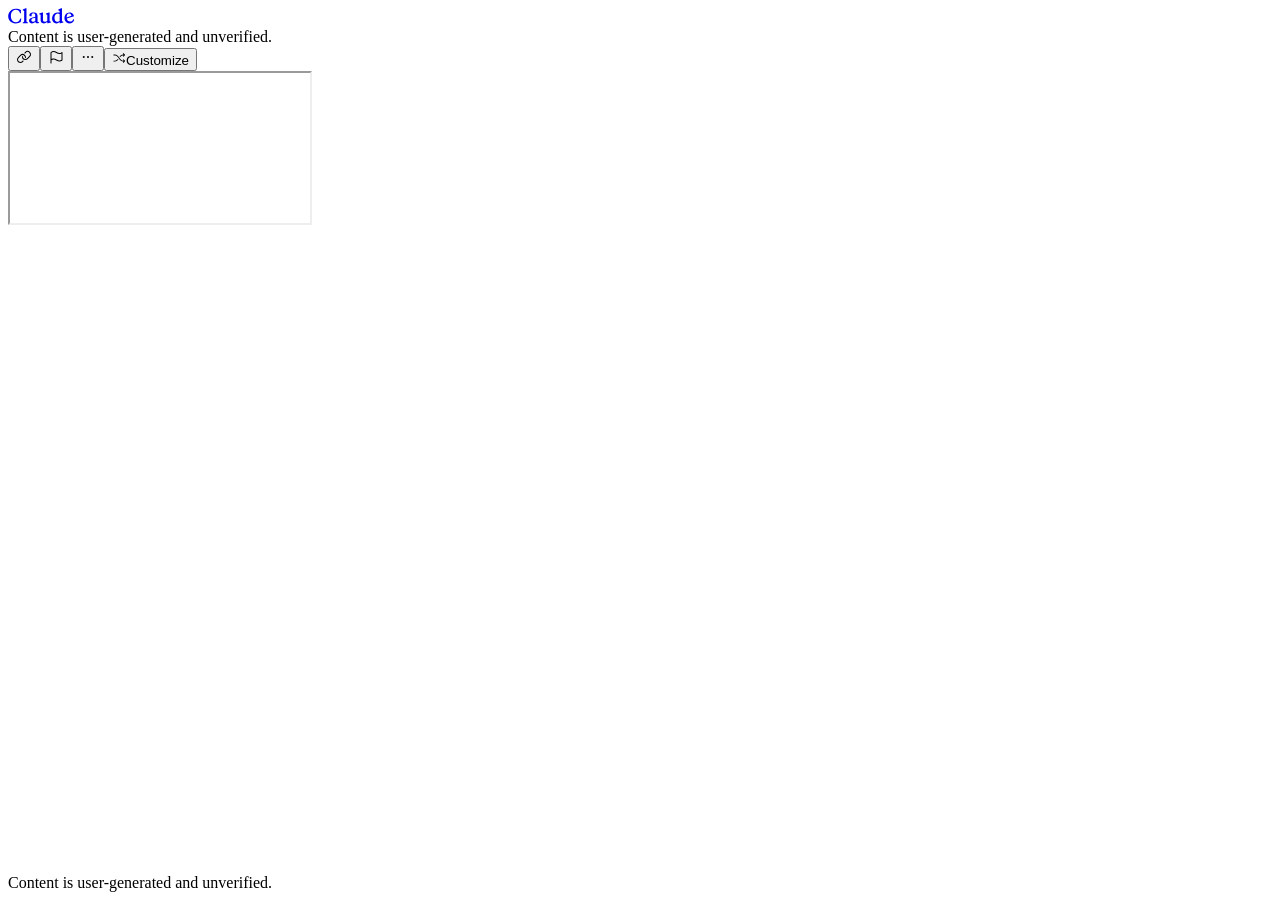
==== index.html @ 57015bab "Rename TalentBridge_ AI-Powered Job & Recruitment Platform _ Claude.html to index.html" ====
<!DOCTYPE html><html class="h-screen antialiased scroll-smooth __variable_91c2c6 __variable_0fd929 __variable_fff2b9 __variable_ce2034" lang="en-US" data-theme="claude" data-mode="light" data-build-id="9460663e6b" data-env=""><head><meta charSet="utf-8"/><meta name="viewport" content="width=device-width, initial-scale=1, viewport-fit=cover"/><link rel="stylesheet" href="https://assets-proxy.anthropic.com/claude-ai/v1/_next/static/css/bebdf71815d4f59e.css" nonce="irE00PigP4ZmAeebf9YIFA==" data-precedence="next"/><link rel="stylesheet" href="https://assets-proxy.anthropic.com/claude-ai/v1/_next/static/css/2a72e3531cfb5053.css" nonce="irE00PigP4ZmAeebf9YIFA==" data-precedence="next"/><link rel="stylesheet" href="https://assets-proxy.anthropic.com/claude-ai/v1/_next/static/css/026d87fb2c6610cf.css" nonce="irE00PigP4ZmAeebf9YIFA==" data-precedence="next"/><link rel="stylesheet" href="https://assets-proxy.anthropic.com/claude-ai/v1/_next/static/css/b3f93ba77c9d41ab.css" nonce="irE00PigP4ZmAeebf9YIFA==" data-precedence="next"/><link rel="stylesheet" href="https://assets-proxy.anthropic.com/claude-ai/v1/_next/static/css/1a69290a2d814ace.css" nonce="irE00PigP4ZmAeebf9YIFA==" data-precedence="next"/><link rel="stylesheet" href="https://assets-proxy.anthropic.com/claude-ai/v1/_next/static/css/9e366756c2fc91f7.css" nonce="irE00PigP4ZmAeebf9YIFA==" data-precedence="next"/><link rel="stylesheet" href="https://assets-proxy.anthropic.com/claude-ai/v1/_next/static/css/e3aaf70fa4198b12.css" nonce="irE00PigP4ZmAeebf9YIFA==" data-precedence="next"/><link rel="stylesheet" href="https://assets-proxy.anthropic.com/claude-ai/v1/_next/static/css/4ff915ac45b11933.css" nonce="irE00PigP4ZmAeebf9YIFA==" data-precedence="next"/><link rel="preload" as="script" fetchPriority="low" nonce="irE00PigP4ZmAeebf9YIFA==" href="https://assets-proxy.anthropic.com/claude-ai/v1/_next/static/chunks/webpack-8543487afe777e7b.js"/><script src="https://assets-proxy.anthropic.com/claude-ai/v1/_next/static/chunks/87c73c54-acc9be0b010f940d.js" async="" nonce="irE00PigP4ZmAeebf9YIFA=="></script><script src="https://assets-proxy.anthropic.com/claude-ai/v1/_next/static/chunks/4006-147f7d0033d2abaa.js" async="" nonce="irE00PigP4ZmAeebf9YIFA=="></script><script src="https://assets-proxy.anthropic.com/claude-ai/v1/_next/static/chunks/main-app-9bd6976be7636b89.js" async="" nonce="irE00PigP4ZmAeebf9YIFA=="></script><script src="https://assets-proxy.anthropic.com/claude-ai/v1/_next/static/chunks/2574-dc837420c933e84e.js" async="" nonce="irE00PigP4ZmAeebf9YIFA=="></script><script src="https://assets-proxy.anthropic.com/claude-ai/v1/_next/static/chunks/19664-0ba9ba4f75c094b3.js" async="" nonce="irE00PigP4ZmAeebf9YIFA=="></script><script src="https://assets-proxy.anthropic.com/claude-ai/v1/_next/static/chunks/app/global-error-c97f53685324e747.js" async="" nonce="irE00PigP4ZmAeebf9YIFA=="></script><script src="https://assets-proxy.anthropic.com/claude-ai/v1/_next/static/chunks/59666-35d653b7013b440a.js" async="" nonce="irE00PigP4ZmAeebf9YIFA=="></script><script src="https://assets-proxy.anthropic.com/claude-ai/v1/_next/static/chunks/75212-66832a0ea95716e4.js" async="" nonce="irE00PigP4ZmAeebf9YIFA=="></script><script src="https://assets-proxy.anthropic.com/claude-ai/v1/_next/static/chunks/63724-a62aad6312171700.js" async="" nonce="irE00PigP4ZmAeebf9YIFA=="></script><script src="https://assets-proxy.anthropic.com/claude-ai/v1/_next/static/chunks/73417-65f47fc19016906e.js" async="" nonce="irE00PigP4ZmAeebf9YIFA=="></script><script src="https://assets-proxy.anthropic.com/claude-ai/v1/_next/static/chunks/72615-fc8b626d93783cce.js" async="" nonce="irE00PigP4ZmAeebf9YIFA=="></script><script src="https://assets-proxy.anthropic.com/claude-ai/v1/_next/static/chunks/74784-9fabfa586d205d57.js" async="" nonce="irE00PigP4ZmAeebf9YIFA=="></script><script src="https://assets-proxy.anthropic.com/claude-ai/v1/_next/static/chunks/45312-4ca7be4c078ba17f.js" async="" nonce="irE00PigP4ZmAeebf9YIFA=="></script><script src="https://assets-proxy.anthropic.com/claude-ai/v1/_next/static/chunks/66488-26cd437232e104f3.js" async="" nonce="irE00PigP4ZmAeebf9YIFA=="></script><script src="https://assets-proxy.anthropic.com/claude-ai/v1/_next/static/chunks/57809-6c8725bc8579be68.js" async="" nonce="irE00PigP4ZmAeebf9YIFA=="></script><script src="https://assets-proxy.anthropic.com/claude-ai/v1/_next/static/chunks/20152-804e66473bf4cf52.js" async="" nonce="irE00PigP4ZmAeebf9YIFA=="></script><script src="https://assets-proxy.anthropic.com/claude-ai/v1/_next/static/chunks/74813-d0d43fabca33c63f.js" async="" nonce="irE00PigP4ZmAeebf9YIFA=="></script><script src="https://assets-proxy.anthropic.com/claude-ai/v1/_next/static/chunks/94949-54459a66f1852463.js" async="" nonce="irE00PigP4ZmAeebf9YIFA=="></script><script src="https://assets-proxy.anthropic.com/claude-ai/v1/_next/static/chunks/app/(ssr)/public/artifacts/layout-bd3b84e9d1b2a4ae.js" async="" nonce="irE00PigP4ZmAeebf9YIFA=="></script><script src="https://assets-proxy.anthropic.com/claude-ai/v1/_next/static/chunks/c7dfc041-a9ea445d92867d87.js" async="" nonce="irE00PigP4ZmAeebf9YIFA=="></script><script src="https://assets-proxy.anthropic.com/claude-ai/v1/_next/static/chunks/60843-ef2ddaae0b5fe7b5.js" async="" nonce="irE00PigP4ZmAeebf9YIFA=="></script><script src="https://assets-proxy.anthropic.com/claude-ai/v1/_next/static/chunks/9762-1246fdffa21d925b.js" async="" nonce="irE00PigP4ZmAeebf9YIFA=="></script><script src="https://assets-proxy.anthropic.com/claude-ai/v1/_next/static/chunks/30563-224af3c3417804f6.js" async="" nonce="irE00PigP4ZmAeebf9YIFA=="></script><script src="https://assets-proxy.anthropic.com/claude-ai/v1/_next/static/chunks/10489-c1593d43bde4c92c.js" async="" nonce="irE00PigP4ZmAeebf9YIFA=="></script><script src="https://assets-proxy.anthropic.com/claude-ai/v1/_next/static/chunks/76942-5e69696346b9a1a9.js" async="" nonce="irE00PigP4ZmAeebf9YIFA=="></script><script src="https://assets-proxy.anthropic.com/claude-ai/v1/_next/static/chunks/12549-711f30e183c71694.js" async="" nonce="irE00PigP4ZmAeebf9YIFA=="></script><script src="https://assets-proxy.anthropic.com/claude-ai/v1/_next/static/chunks/95347-fd26f5af388ff50d.js" async="" nonce="irE00PigP4ZmAeebf9YIFA=="></script><script src="https://assets-proxy.anthropic.com/claude-ai/v1/_next/static/chunks/29932-299deceddac4ef10.js" async="" nonce="irE00PigP4ZmAeebf9YIFA=="></script><script src="https://assets-proxy.anthropic.com/claude-ai/v1/_next/static/chunks/58033-5cfd7ab12bb72cb6.js" async="" nonce="irE00PigP4ZmAeebf9YIFA=="></script><script src="https://assets-proxy.anthropic.com/claude-ai/v1/_next/static/chunks/44983-db300ceaa4b4bd65.js" async="" nonce="irE00PigP4ZmAeebf9YIFA=="></script><script src="https://assets-proxy.anthropic.com/claude-ai/v1/_next/static/chunks/71610-baa79a8c5a043244.js" async="" nonce="irE00PigP4ZmAeebf9YIFA=="></script><script src="https://assets-proxy.anthropic.com/claude-ai/v1/_next/static/chunks/4482-f83576fc65d20c65.js" async="" nonce="irE00PigP4ZmAeebf9YIFA=="></script><script src="https://assets-proxy.anthropic.com/claude-ai/v1/_next/static/chunks/90717-e596f3a235fb512d.js" async="" nonce="irE00PigP4ZmAeebf9YIFA=="></script><script src="https://assets-proxy.anthropic.com/claude-ai/v1/_next/static/chunks/17250-8cb4137e172192b8.js" async="" nonce="irE00PigP4ZmAeebf9YIFA=="></script><script src="https://assets-proxy.anthropic.com/claude-ai/v1/_next/static/chunks/9580-be53a32541e3b756.js" async="" nonce="irE00PigP4ZmAeebf9YIFA=="></script><script src="https://assets-proxy.anthropic.com/claude-ai/v1/_next/static/chunks/37131-9a4c395f88f5a81d.js" async="" nonce="irE00PigP4ZmAeebf9YIFA=="></script><script src="https://assets-proxy.anthropic.com/claude-ai/v1/_next/static/chunks/49385-38e1fe94dd3b0daa.js" async="" nonce="irE00PigP4ZmAeebf9YIFA=="></script><script src="https://assets-proxy.anthropic.com/claude-ai/v1/_next/static/chunks/18828-e76b62ea5f34276d.js" async="" nonce="irE00PigP4ZmAeebf9YIFA=="></script><script src="https://assets-proxy.anthropic.com/claude-ai/v1/_next/static/chunks/15022-aa4b1764d21758a4.js" async="" nonce="irE00PigP4ZmAeebf9YIFA=="></script><script src="https://assets-proxy.anthropic.com/claude-ai/v1/_next/static/chunks/24443-39070c430a83cb6a.js" async="" nonce="irE00PigP4ZmAeebf9YIFA=="></script><script src="https://assets-proxy.anthropic.com/claude-ai/v1/_next/static/chunks/87823-8fec1a5b673ff4b2.js" async="" nonce="irE00PigP4ZmAeebf9YIFA=="></script><script src="https://assets-proxy.anthropic.com/claude-ai/v1/_next/static/chunks/84191-3a4feb8e4b2061fe.js" async="" nonce="irE00PigP4ZmAeebf9YIFA=="></script><script src="https://assets-proxy.anthropic.com/claude-ai/v1/_next/static/chunks/67267-16905e41b62869d7.js" async="" nonce="irE00PigP4ZmAeebf9YIFA=="></script><script src="https://assets-proxy.anthropic.com/claude-ai/v1/_next/static/chunks/36016-cd9d094e341f7058.js" async="" nonce="irE00PigP4ZmAeebf9YIFA=="></script><script src="https://assets-proxy.anthropic.com/claude-ai/v1/_next/static/chunks/64364-407915f0bc77c52d.js" async="" nonce="irE00PigP4ZmAeebf9YIFA=="></script><script src="https://assets-proxy.anthropic.com/claude-ai/v1/_next/static/chunks/72398-033ae93df187f1d7.js" async="" nonce="irE00PigP4ZmAeebf9YIFA=="></script><script src="https://assets-proxy.anthropic.com/claude-ai/v1/_next/static/chunks/34953-046267866efa4822.js" async="" nonce="irE00PigP4ZmAeebf9YIFA=="></script><script src="https://assets-proxy.anthropic.com/claude-ai/v1/_next/static/chunks/17421-6fb1abc53e65f535.js" async="" nonce="irE00PigP4ZmAeebf9YIFA=="></script><script src="https://assets-proxy.anthropic.com/claude-ai/v1/_next/static/chunks/97419-b3cabd3bb64d0185.js" async="" nonce="irE00PigP4ZmAeebf9YIFA=="></script><script src="https://assets-proxy.anthropic.com/claude-ai/v1/_next/static/chunks/86409-571a331a3011149a.js" async="" nonce="irE00PigP4ZmAeebf9YIFA=="></script><script src="https://assets-proxy.anthropic.com/claude-ai/v1/_next/static/chunks/97905-ab520d331b424e0c.js" async="" nonce="irE00PigP4ZmAeebf9YIFA=="></script><script src="https://assets-proxy.anthropic.com/claude-ai/v1/_next/static/chunks/37786-beb665ff9a6b87ed.js" async="" nonce="irE00PigP4ZmAeebf9YIFA=="></script><script src="https://assets-proxy.anthropic.com/claude-ai/v1/_next/static/chunks/84799-39d51c05d55880fe.js" async="" nonce="irE00PigP4ZmAeebf9YIFA=="></script><script src="https://assets-proxy.anthropic.com/claude-ai/v1/_next/static/chunks/87165-cb977fe1535cbb00.js" async="" nonce="irE00PigP4ZmAeebf9YIFA=="></script><script src="https://assets-proxy.anthropic.com/claude-ai/v1/_next/static/chunks/65731-a457bc09c78b3434.js" async="" nonce="irE00PigP4ZmAeebf9YIFA=="></script><script src="https://assets-proxy.anthropic.com/claude-ai/v1/_next/static/chunks/app/(ssr)/layout-83c53da87345c454.js" async="" nonce="irE00PigP4ZmAeebf9YIFA=="></script><script src="https://assets-proxy.anthropic.com/claude-ai/v1/_next/static/chunks/30570-b94b5b821430fe67.js" async="" nonce="irE00PigP4ZmAeebf9YIFA=="></script><script src="https://assets-proxy.anthropic.com/claude-ai/v1/_next/static/chunks/1728-68f43e1b1ea78847.js" async="" nonce="irE00PigP4ZmAeebf9YIFA=="></script><script src="https://assets-proxy.anthropic.com/claude-ai/v1/_next/static/chunks/app/(ssr)/not-found-59653a8384c25390.js" async="" nonce="irE00PigP4ZmAeebf9YIFA=="></script><script src="https://assets-proxy.anthropic.com/claude-ai/v1/_next/static/chunks/51607-2f2ce766f0accdc8.js" async="" nonce="irE00PigP4ZmAeebf9YIFA=="></script><script src="https://assets-proxy.anthropic.com/claude-ai/v1/_next/static/chunks/14730-5aa5cfe889887dd4.js" async="" nonce="irE00PigP4ZmAeebf9YIFA=="></script><script src="https://assets-proxy.anthropic.com/claude-ai/v1/_next/static/chunks/60996-f7ffde20d5d6ab16.js" async="" nonce="irE00PigP4ZmAeebf9YIFA=="></script><script src="https://assets-proxy.anthropic.com/claude-ai/v1/_next/static/chunks/26180-e3e18d78734c3ee0.js" async="" nonce="irE00PigP4ZmAeebf9YIFA=="></script><script src="https://assets-proxy.anthropic.com/claude-ai/v1/_next/static/chunks/77210-84fbf8929646d8e8.js" async="" nonce="irE00PigP4ZmAeebf9YIFA=="></script><script src="https://assets-proxy.anthropic.com/claude-ai/v1/_next/static/chunks/1087-b88b7d1f110ba102.js" async="" nonce="irE00PigP4ZmAeebf9YIFA=="></script><script src="https://assets-proxy.anthropic.com/claude-ai/v1/_next/static/chunks/89847-e28153cf7cf84f69.js" async="" nonce="irE00PigP4ZmAeebf9YIFA=="></script><script src="https://assets-proxy.anthropic.com/claude-ai/v1/_next/static/chunks/63803-83676203e732b97e.js" async="" nonce="irE00PigP4ZmAeebf9YIFA=="></script><script src="https://assets-proxy.anthropic.com/claude-ai/v1/_next/static/chunks/2337-fd9a090dadafe7dc.js" async="" nonce="irE00PigP4ZmAeebf9YIFA=="></script><script src="https://assets-proxy.anthropic.com/claude-ai/v1/_next/static/chunks/11461-d337695f2c009ae9.js" async="" nonce="irE00PigP4ZmAeebf9YIFA=="></script><script src="https://assets-proxy.anthropic.com/claude-ai/v1/_next/static/chunks/43563-1cfe15c336d99383.js" async="" nonce="irE00PigP4ZmAeebf9YIFA=="></script><script src="https://assets-proxy.anthropic.com/claude-ai/v1/_next/static/chunks/92463-044b997d3eaa87bb.js" async="" nonce="irE00PigP4ZmAeebf9YIFA=="></script><script src="https://assets-proxy.anthropic.com/claude-ai/v1/_next/static/chunks/27932-7deabf160cef26d5.js" async="" nonce="irE00PigP4ZmAeebf9YIFA=="></script><script src="https://assets-proxy.anthropic.com/claude-ai/v1/_next/static/chunks/95090-8700dc40ddc187ff.js" async="" nonce="irE00PigP4ZmAeebf9YIFA=="></script><script src="https://assets-proxy.anthropic.com/claude-ai/v1/_next/static/chunks/app/(ssr)/public/artifacts/%5BartifactId%5D/page-dd805d360dda8894.js" async="" nonce="irE00PigP4ZmAeebf9YIFA=="></script><meta name="next-size-adjust" content=""/><link rel="preconnect" href="https://assets-proxy.anthropic.com/claude-ai/v1"/><title>TalentBridge: AI-Powered Job &amp; Recruitment Platform | Claude</title><meta name="description" content="Find jobs, internships &amp; hackathons or post positions with AI resume screening, auto interview scheduling, and real-time tracking on TalentBridge."/><link rel="manifest" href="/manifest.json?v=9460663e6b"/><meta name="robots" content="noindex, nofollow"/><meta name="application-ld+json" content="{&quot;@context&quot;:&quot;https://schema.org&quot;,&quot;@type&quot;:&quot;CreativeWork&quot;,&quot;name&quot;:&quot;TalentBridge: AI-Powered Job &amp; Recruitment Platform&quot;,&quot;description&quot;:&quot;Find jobs, internships &amp; hackathons or post positions with AI resume screening, auto interview scheduling, and real-time tracking on TalentBridge.&quot;,&quot;publisher&quot;:{&quot;@type&quot;:&quot;Organization&quot;,&quot;name&quot;:&quot;claude.ai&quot;,&quot;url&quot;:&quot;https://claude.ai&quot;},&quot;url&quot;:&quot;https://claude.ai/public/artifacts/fdb47a1c-fd42-4315-8ad7-fd5c2f779c77&quot;,&quot;encodingFormat&quot;:&quot;text/html&quot;}"/><meta name="apple-itunes-app" content="app-id=6473753684"/><meta name="mobile-web-app-capable" content="yes"/><link href="/images/claude_app_icon.png" rel="apple-touch-startup-image"/><meta name="apple-mobile-web-app-status-bar-style" content="default"/><meta property="og:title" content="TalentBridge: AI-Powered Job &amp; Recruitment Platform"/><meta property="og:description" content="Find jobs, internships &amp; hackathons or post positions with AI resume screening, auto interview scheduling, and real-time tracking on TalentBridge."/><meta property="og:url" content="https://claude.ai/public/artifacts/fdb47a1c-fd42-4315-8ad7-fd5c2f779c77"/><meta property="og:site_name" content="Claude"/><meta property="og:image" content="https://claude.ai/images/claude_ogimage.png"/><meta property="og:image:width" content="1200"/><meta property="og:image:height" content="630"/><meta property="og:image:alt" content="recruitment-platform.html"/><meta property="og:type" content="website"/><meta name="twitter:card" content="summary_large_image"/><meta name="twitter:title" content="TalentBridge: AI-Powered Job &amp; Recruitment Platform"/><meta name="twitter:description" content="Find jobs, internships &amp; hackathons or post positions with AI resume screening, auto interview scheduling, and real-time tracking on TalentBridge."/><meta name="twitter:image" content="https://claude.ai/images/claude_ogimage.png"/><link rel="shortcut icon" href="/favicon.ico"/><link rel="icon" href="/favicon.svg" type="image/svg+xml"/><link rel="icon" href="/favicon-32x32.png" sizes="32x32" type="image/png"/><link rel="icon" href="/favicon-16x16.png" sizes="16x16" type="image/png"/><link rel="apple-touch-icon" href="/apple-touch-icon.png"/><script id="prog-chat-input-bootstrap" nonce="irE00PigP4ZmAeebf9YIFA==">(function bootstrapProgChatInputReference(y,g){try{const t=window.location.pathname;if(t!=="/"&&t!=="/new"&&t!=="/task/new"&&!t.startsWith("/chat/")&&!t.startsWith("/project/"))return;let c="",l=!1,i="new-conversation";if(t.startsWith("/chat/")){const e=t.match(/^\/chat\/([^/?#]+)/);e&&(i=e[1])}else if(t.startsWith("/project/")){const e=t.match(/^\/project\/([^/?#]+)/);e&&(i=`${e[1]}:conversation`)}const b=`LSS-${i}:textInput`;let a=localStorage.getItem(b);if(a&&a.length>1e5&&(a=null),a)try{const o=JSON.parse(a).value;if(!o||typeof o!="object"||!("type"in o))a=null;else if(!o||!function(r){if(r.type!=="doc"||!r.content||r.content.length!==1)return!1;const n=r.content[0];return n.type!=="paragraph"?!1:!n.content||n.content.length===0?!0:n.content.every(s=>s.type==="text"&&(!s.marks||s.marks.length===0)||s.type==="hardBreak")}(o))l=!0;else{const r=o.content?.[0];r?.content&&(c=r.content.map(n=>n.type==="text"?n.text||"":n.type==="hardBreak"?`
`:"").join(""))}}catch{}let f=!1,u=!1,p=!1;const m=()=>{f||p&&u&&(f=!0,performance.mark?.(g))},h=new PerformanceObserver(()=>{p=!0,h.disconnect(),m()});h.observe({type:"largest-contentful-paint",buffered:!0});const d=()=>{const e=document.querySelector(y);return e instanceof HTMLTextAreaElement&&!e.disabled&&!e.readOnly?(l?(e.disabled=!0,e.removeAttribute("placeholder")):(c&&(e.value=c),u=!0,m()),!0):!1};if(!d()){const e=new MutationObserver(()=>{d()&&e.disconnect()});e.observe(document.body||document.documentElement,{childList:!0,subtree:!0})}}catch{}})('[data-testid="chat-input-ssr"]','prog_chat_input_ready')</script><script type="application/ld+json">{"@context":"https://schema.org","@graph":[{"@type":"WebSite","name":"Claude","alternateName":["Claude.ai","Claude by Anthropic"],"url":"https://claude.com"},{"@type":"Organization","name":"Anthropic","url":"https://www.anthropic.com","logo":"https://claude.ai/images/claude_ogimage.png","sameAs":["https://x.com/AnthropicAI","https://www.linkedin.com/company/anthropic","https://www.youtube.com/@anthropic-ai"]}]}</script><script src="https://assets-proxy.anthropic.com/claude-ai/v1/_next/static/chunks/polyfills-42372ed130431b0a.js" noModule="" nonce="irE00PigP4ZmAeebf9YIFA=="></script></head><body class="bg-bg-100 text-text-100 font-ui min-h-screen"><div hidden=""><!--$--><!--/$--></div><div class="root"><div class="min-h-screen h-full w-full flex flex-col flex-1"><div class="min-h-screen h-full w-full flex flex-col flex-1 grow"><div class="flex h-full w-full flex-col min-h-screen bg-bg-200" style="min-height:100vh;display:flex;flex-direction:column;flex-grow:1"><div class="text-text-200 flex items-center justify-between gap-2 py-1.5 md:pt-2 md:pb-0 px-5"><div class="flex flex-1 items-center justify-between"><div class="flex items-center gap-4"><a href="https://claude.ai" class="inline-block transition-opacity hover:opacity-100" target="_blank"><svg xmlns="http://www.w3.org/2000/svg" viewBox="0 0 68 16" class="block -translate-y-[0.75px] text-text-000" height="15.655" fill="currentColor" aria-label="Claude"><path d="M7.98 15.73C6.50667 15.73 5.17667 15.4367 3.99 14.85C2.81 14.2567 1.88 13.4167 1.2 12.33C0.526669 11.2367 0.190002 9.96334 0.190002 8.51001C0.190002 7.01001 0.526669 5.67334 1.2 4.50001C1.87334 3.32668 2.8 2.41668 3.98 1.77001C5.16667 1.11668 6.49334 0.790009 7.96 0.790009C8.88667 0.790009 9.81667 0.896676 10.75 1.11001C11.69 1.32334 12.5033 1.64001 13.19 2.06001V5.36001H12.29C12.05 4.22668 11.5867 3.36334 10.9 2.77001C10.2133 2.17668 9.24 1.88001 7.98 1.88001C6.85334 1.88001 5.91334 2.15334 5.16 2.70001C4.40667 3.24001 3.84667 3.98334 3.48 4.93001C3.12 5.87001 2.94 6.94668 2.94 8.16001C2.94 9.37334 3.14667 10.4733 3.56 11.46C3.97334 12.44 4.57667 13.2167 5.37 13.79C6.16334 14.3567 7.11 14.64 8.21 14.64C8.97667 14.64 9.63667 14.4733 10.19 14.14C10.75 13.8 11.2167 13.3533 11.59 12.8C11.97 12.2467 12.3367 11.5667 12.69 10.76H13.63L12.99 14.43C12.35 14.8567 11.5733 15.18 10.66 15.4C9.75334 15.62 8.86 15.73 7.98 15.73ZM15.15 14.63C15.4833 14.5833 15.7433 14.53 15.93 14.47C16.1167 14.41 16.2633 14.3167 16.37 14.19C16.4767 14.0567 16.53 13.8733 16.53 13.64V2.96001L15.15 2.31001V1.65001L18.12 0.26001H18.91V13.64C18.91 13.8733 18.9633 14.0567 19.07 14.19C19.1767 14.3167 19.3233 14.41 19.51 14.47C19.6967 14.53 19.96 14.5833 20.3 14.63V15.5H15.15V14.63ZM24.44 15.73C23.8867 15.73 23.39 15.6167 22.95 15.39C22.51 15.1567 22.1667 14.8367 21.92 14.43C21.68 14.0233 21.56 13.5567 21.56 13.03C21.56 12.2633 21.7967 11.6233 22.27 11.11C22.75 10.5967 23.47 10.2033 24.43 9.93001L27.87 8.96001V7.56001C27.87 6.85334 27.7033 6.31668 27.37 5.95001C27.0433 5.58334 26.5633 5.40001 25.93 5.40001C25.37 5.40001 24.93 5.57668 24.61 5.93001C24.2967 6.27668 24.14 6.75668 24.14 7.37001V8.35001H22.47C22.2833 8.23001 22.1367 8.06334 22.03 7.85001C21.93 7.63668 21.88 7.40334 21.88 7.15001C21.88 6.67668 22.06 6.24001 22.42 5.84001C22.78 5.43334 23.2633 5.11334 23.87 4.88001C24.4833 4.64668 25.16 4.53001 25.9 4.53001C26.8133 4.53001 27.5933 4.67334 28.24 4.96001C28.8933 5.24668 29.39 5.66668 29.73 6.22001C30.0767 6.77334 30.25 7.43668 30.25 8.21001V13.5C30.25 13.7333 30.29 13.9133 30.37 14.04C30.45 14.1667 30.5867 14.2667 30.78 14.34C30.98 14.4133 31.2633 14.4767 31.63 14.53V15.39C31.0967 15.5967 30.5633 15.7 30.03 15.7C29.4367 15.7 28.9567 15.56 28.59 15.28C28.23 15 28.0067 14.6 27.92 14.08C27.44 14.62 26.9067 15.03 26.32 15.31C25.7333 15.59 25.1067 15.73 24.44 15.73ZM25.62 14.13C26.0067 14.13 26.3967 14.0433 26.79 13.87C27.1833 13.69 27.5433 13.4433 27.87 13.13V9.87001L25.43 10.61C24.9233 10.7567 24.5433 10.99 24.29 11.31C24.0433 11.6233 23.92 12.0267 23.92 12.52C23.92 12.8267 23.9933 13.1033 24.14 13.35C24.2867 13.59 24.49 13.78 24.75 13.92C25.01 14.06 25.3 14.13 25.62 14.13ZM36.56 15.73C35.48 15.73 34.68 15.4467 34.16 14.88C33.6467 14.3133 33.39 13.53 33.39 12.53V6.91001L32.01 6.37001V5.70001L34.98 4.53001H35.77V12.12C35.77 12.7533 35.9233 13.2233 36.23 13.53C36.5433 13.8367 37.0133 13.99 37.64 13.99C38.0533 13.99 38.4833 13.8967 38.93 13.71C39.3833 13.5167 39.8 13.27 40.18 12.97V6.91001L38.8 6.37001V5.70001L41.77 4.53001H42.56V12.91C42.56 13.17 42.6133 13.37 42.72 13.51C42.8333 13.65 42.9833 13.7533 43.17 13.82C43.3567 13.88 43.6167 13.9333 43.95 13.98V14.84L40.97 15.69H40.18V13.96C39.6667 14.4933 39.0867 14.9233 38.44 15.25C37.8 15.57 37.1733 15.73 36.56 15.73ZM49.61 15.73C48.7367 15.73 47.9567 15.51 47.27 15.07C46.5833 14.6233 46.0467 14.02 45.66 13.26C45.28 12.5 45.09 11.66 45.09 10.74C45.09 9.56668 45.3167 8.51001 45.77 7.57001C46.2233 6.63001 46.8733 5.89001 47.72 5.35001C48.5733 4.80334 49.5767 4.53001 50.73 4.53001C51.0767 4.53001 51.43 4.56668 51.79 4.64001C52.15 4.70668 52.4967 4.81001 52.83 4.95001V2.96001L51.45 2.31001V1.65001L54.42 0.26001H55.21V12.91C55.21 13.17 55.2633 13.37 55.37 13.51C55.4833 13.65 55.6333 13.7533 55.82 13.82C56.0067 13.88 56.2667 13.9333 56.6 13.98V14.84L53.62 15.69H52.83V14.39C52.3833 14.8167 51.8867 15.1467 51.34 15.38C50.7933 15.6133 50.2167 15.73 49.61 15.73ZM50.6 14.12C50.9867 14.12 51.3733 14.0467 51.76 13.9C52.1467 13.7467 52.5033 13.5367 52.83 13.27V6.38001C52.2567 5.92001 51.6167 5.69001 50.91 5.69001C50.1767 5.69001 49.5567 5.89001 49.05 6.29001C48.55 6.68334 48.1767 7.21334 47.93 7.88001C47.69 8.54668 47.57 9.28334 47.57 10.09C47.57 10.8567 47.6767 11.5433 47.89 12.15C48.11 12.7567 48.4467 13.2367 48.9 13.59C49.3533 13.9433 49.92 14.12 50.6 14.12ZM62.93 15.73C61.9433 15.73 61.0533 15.4967 60.26 15.03C59.4733 14.5567 58.8567 13.9033 58.41 13.07C57.9633 12.2367 57.74 11.3 57.74 10.26C57.74 9.18001 57.9667 8.20334 58.42 7.33001C58.88 6.45668 59.51 5.77334 60.31 5.28001C61.1167 4.78001 62.0167 4.53001 63.01 4.53001C63.77 4.53001 64.4667 4.68668 65.1 5.00001C65.7333 5.31334 66.2567 5.76001 66.67 6.34001C67.09 6.92001 67.37 7.59001 67.51 8.35001L60.14 10.66C60.3333 11.62 60.7267 12.38 61.32 12.94C61.92 13.4933 62.67 13.77 63.57 13.77C64.31 13.77 64.9767 13.5733 65.57 13.18C66.17 12.78 66.7 12.18 67.16 11.38L67.93 11.63C67.7633 12.4433 67.44 13.16 66.96 13.78C66.4867 14.4 65.9 14.88 65.2 15.22C64.5067 15.56 63.75 15.73 62.93 15.73ZM64.95 8.03001C64.8567 7.55668 64.6933 7.14001 64.46 6.78001C64.2267 6.42001 63.94 6.14001 63.6 5.94001C63.2667 5.74001 62.9033 5.64001 62.51 5.64001C62.01 5.64001 61.57 5.79334 61.19 6.10001C60.8167 6.40001 60.5267 6.83001 60.32 7.39001C60.1133 7.95001 60.01 8.60001 60.01 9.34001C60.01 9.46668 60.0133 9.56334 60.02 9.63001L64.95 8.03001Z"></path></svg></a><div class="max-md:hidden text-text-300 inline-block text-left text-xs">Content is user-generated and unverified.</div></div></div><div class="flex gap-2 pl-2"><button class="inline-flex
  items-center
  justify-center
  relative
  isolate
  shrink-0
  can-focus
  select-none
  disabled:pointer-events-none
  disabled:opacity-50
  disabled:shadow-none
  disabled:drop-shadow-none font-base-bold
          border-0.5
          overflow-hidden
          transition
          duration-100
          backface-hidden h-8 w-8 rounded-md max-md:hidden Button_fill__JiIcX Button_secondary__Teecd" type="button" data-state="closed"><svg xmlns="http://www.w3.org/2000/svg" width="16" height="16" fill="currentColor" viewBox="0 0 256 256"><path d="M240,88.23a54.43,54.43,0,0,1-16,37L189.25,160a54.27,54.27,0,0,1-38.63,16h-.05A54.63,54.63,0,0,1,96,119.84a8,8,0,0,1,16,.45A38.62,38.62,0,0,0,150.58,160h0a38.39,38.39,0,0,0,27.31-11.31l34.75-34.75a38.63,38.63,0,0,0-54.63-54.63l-11,11A8,8,0,0,1,135.7,59l11-11A54.65,54.65,0,0,1,224,48,54.86,54.86,0,0,1,240,88.23ZM109,185.66l-11,11A38.41,38.41,0,0,1,70.6,208h0a38.63,38.63,0,0,1-27.29-65.94L78,107.31A38.63,38.63,0,0,1,144,135.71a8,8,0,0,0,16,.45A54.86,54.86,0,0,0,144,96a54.65,54.65,0,0,0-77.27,0L32,130.75A54.62,54.62,0,0,0,70.56,224h0a54.28,54.28,0,0,0,38.64-16l11-11A8,8,0,0,0,109,185.66Z"></path></svg></button><button class="inline-flex
  items-center
  justify-center
  relative
  isolate
  shrink-0
  can-focus
  select-none
  disabled:pointer-events-none
  disabled:opacity-50
  disabled:shadow-none
  disabled:drop-shadow-none font-base-bold
          border-0.5
          overflow-hidden
          transition
          duration-100
          backface-hidden h-8 w-8 rounded-md max-md:hidden Button_fill__JiIcX Button_secondary__Teecd" type="button" data-state="closed"><svg xmlns="http://www.w3.org/2000/svg" width="16" height="16" fill="currentColor" viewBox="0 0 256 256"><path d="M42.76,50A8,8,0,0,0,40,56V224a8,8,0,0,0,16,0V179.77c26.79-21.16,49.87-9.75,76.45,3.41,16.4,8.11,34.06,16.85,53,16.85,13.93,0,28.54-4.75,43.82-18a8,8,0,0,0,2.76-6V56A8,8,0,0,0,218.76,50c-28,24.23-51.72,12.49-79.21-1.12C111.07,34.76,78.78,18.79,42.76,50ZM216,172.25c-26.79,21.16-49.87,9.74-76.45-3.41-25-12.35-52.81-26.13-83.55-8.4V59.79c26.79-21.16,49.87-9.75,76.45,3.4,25,12.35,52.82,26.13,83.55,8.4Z"></path></svg></button><button class="inline-flex
  items-center
  justify-center
  relative
  isolate
  shrink-0
  can-focus
  select-none
  disabled:pointer-events-none
  disabled:opacity-50
  disabled:shadow-none
  disabled:drop-shadow-none font-base-bold
          border-0.5
          overflow-hidden
          transition
          duration-100
          backface-hidden h-8 w-8 rounded-md rounded py-1 px-2 max-w-full whitespace-nowrap text-ellipsis overflow-hidden md:hidden Button_fill__JiIcX Button_secondary__Teecd" type="button" aria-label="More options for recruitment-platform.html" id="radix-_R_92mav5uiv5sim6ivb_" aria-haspopup="menu" aria-expanded="false" data-state="closed"><svg xmlns="http://www.w3.org/2000/svg" width="16" height="16" fill="currentColor" viewBox="0 0 256 256"><path d="M144,128a16,16,0,1,1-16-16A16,16,0,0,1,144,128ZM60,112a16,16,0,1,0,16,16A16,16,0,0,0,60,112Zm136,0a16,16,0,1,0,16,16A16,16,0,0,0,196,112Z"></path></svg></button><button class="inline-flex
  items-center
  justify-center
  relative
  isolate
  shrink-0
  can-focus
  select-none
  disabled:pointer-events-none
  disabled:opacity-50
  disabled:shadow-none
  disabled:drop-shadow-none font-base-bold
        overflow-hidden
        transition-transform
        will-change-transform
        ease-[cubic-bezier(0.165,0.85,0.45,1)]
        duration-150
        hover:scale-y-[1.015]
        hover:scale-x-[1.005]
        backface-hidden
        after:absolute
        after:inset-0
        after:bg-[radial-gradient(at_bottom,hsla(var(--bg-000)/20%),hsla(var(--bg-000)/0%))]
        after:opacity-0
        after:transition
        after:duration-200
        after:translate-y-2
        hover:after:opacity-100
        hover:after:translate-y-0 h-8 rounded-md px-3 min-w-[4rem] whitespace-nowrap !text-xs  pl-2 pr-2.5 gap-1 Button_fill__JiIcX Button_primary__0oSjX" type="button"><svg xmlns="http://www.w3.org/2000/svg" width="14" height="14" fill="currentColor" viewBox="0 0 256 256"><path d="M237.66,178.34a8,8,0,0,1,0,11.32l-24,24a8,8,0,0,1-11.32-11.32L212.69,192H200.94a72.12,72.12,0,0,1-58.59-30.15l-41.72-58.4A56.1,56.1,0,0,0,55.06,80H32a8,8,0,0,1,0-16H55.06a72.12,72.12,0,0,1,58.59,30.15l41.72,58.4A56.1,56.1,0,0,0,200.94,176h11.75l-10.35-10.34a8,8,0,0,1,11.32-11.32ZM143,107a8,8,0,0,0,11.16-1.86l1.2-1.67A56.1,56.1,0,0,1,200.94,80h11.75L202.34,90.34a8,8,0,0,0,11.32,11.32l24-24a8,8,0,0,0,0-11.32l-24-24a8,8,0,0,0-11.32,11.32L212.69,64H200.94a72.12,72.12,0,0,0-58.59,30.15l-1.2,1.67A8,8,0,0,0,143,107Zm-30,42a8,8,0,0,0-11.16,1.86l-1.2,1.67A56.1,56.1,0,0,1,55.06,176H32a8,8,0,0,0,0,16H55.06a72.12,72.12,0,0,0,58.59-30.15l1.2-1.67A8,8,0,0,0,113,149Z"></path></svg>Customize</button></div></div><div class="relative grow flex-1" style="flex-grow:1;flex:1 1 auto"><div class="border-x-bg-200 border-t-bg-200 border-b-bg-200 absolute h-full w-full border-[1.5rem]"></div><div class="absolute inset-0 flex flex-col overflow-hidden border-0.5 border-border-200 inset-2 rounded-xl transition-all duration-200 ease-out"><div class="ease-out duration-200 h-full w-full relative border-none"><div class="relative h-full w-full border-none bg-bg-100"><iframe class="h-full w-full" style="zoom:1" sandbox="allow-scripts allow-same-origin" title="Claude content" loading="lazy" src="https://www.claudeusercontent.com/artifact/fdb47a1c-fd42-4315-8ad7-fd5c2f779c77?domain=&amp;errorReportingMode=parent&amp;formattedSpreadsheets=true" allow="fullscreen; clipboard-write" referrerPolicy="no-referrer"></iframe><div class="bg-bg-000 absolute inset-0 z-10" style="opacity:1"></div></div></div></div></div><div class="description-text-300 flex justify-center items-center p-2 text-center text-xs md:hidden">Content is user-generated and unverified.</div><div class="md:hidden"><div role="region" aria-label="Notifications (F8)" tabindex="-1" style="pointer-events:none"><ol tabindex="-1" class="fixed top-0 z-toast flex flex-col gap-3 p-4 draggable-none" style="right:var(--launch-drawer-width, 0px)"></ol></div></div></div><!--$--><!--/$--></div></div></div><div role="region" aria-label="Notifications (F8)" tabindex="-1" style="pointer-events:none"><ol tabindex="-1" class="fixed top-0 z-toast flex flex-col gap-3 p-4 draggable-none" style="right:var(--launch-drawer-width, 0px)"></ol></div><!--$--><!--/$--><script src="https://assets-proxy.anthropic.com/claude-ai/v1/_next/static/chunks/webpack-8543487afe777e7b.js" nonce="irE00PigP4ZmAeebf9YIFA==" id="_R_" async=""></script><script nonce="irE00PigP4ZmAeebf9YIFA==">(self.__next_f=self.__next_f||[]).push([0])</script><script nonce="irE00PigP4ZmAeebf9YIFA==">self.__next_f.push([1,"1:\"$Sreact.fragment\"\n2:I[8729711517,[],\"\"]\n3:I[562558057,[],\"\"]\n7:I[2182971648,[],\"OutletBoundary\"]\n9:I[4010545913,[],\"AsyncMetadataOutlet\"]\nb:I[2182971648,[],\"ViewportBoundary\"]\nd:I[2182971648,[],\"MetadataBoundary\"]\ne:\"$Sreact.suspense\"\n10:I[7149159106,[\"2574\",\"static/chunks/2574-dc837420c933e84e.js\",\"19664\",\"static/chunks/19664-0ba9ba4f75c094b3.js\",\"34219\",\"static/chunks/app/global-error-c97f53685324e747.js\"],\"default\"]\n:HL[\"https://assets-proxy.anthropic.com/claude-ai/v1/_next/static/media/01d1396bd69a228a-s.p.woff2\",\"font\",{\"crossOrigin\":\"\",\"nonce\":\"irE00PigP4ZmAeebf9YIFA==\",\"type\":\"font/woff2\"}]\n:HL[\"https://assets-proxy.anthropic.com/claude-ai/v1/_next/static/media/56139cc7a3934d47-s.p.woff2\",\"font\",{\"crossOrigin\":\"\",\"nonce\":\"irE00PigP4ZmAeebf9YIFA==\",\"type\":\"font/woff2\"}]\n:HL[\"https://assets-proxy.anthropic.com/claude-ai/v1/_next/static/media/5ab84f5ed5bd55bd-s.p.woff2\",\"font\",{\"crossOrigin\":\"\",\"nonce\":\"irE00PigP4ZmAeebf9YIFA==\",\"type\":\"font/woff2\"}]\n:HL[\"https://assets-proxy.anthropic.com/claude-ai/v1/_next/static/media/8d6f5db32d507c08-s.p.woff2\",\"font\",{\"crossOrigin\":\"\",\"nonce\":\"irE00PigP4ZmAeebf9YIFA==\",\"type\":\"font/woff2\"}]\n:HL[\"https://assets-proxy.anthropic.com/claude-ai/v1/_next/static/media/a0eafab536ffd221-s.p.woff2\",\"font\",{\"crossOrigin\":\"\",\"nonce\":\"irE00PigP4ZmAeebf9YIFA==\",\"type\":\"font/woff2\"}]\n:HL[\"https://assets-proxy.anthropic.com/claude-ai/v1/_next/static/media/a72997480c14a9d4-s.p.woff2\",\"font\",{\"crossOrigin\":\"\",\"nonce\":\"irE00PigP4ZmAeebf9YIFA==\",\"type\":\"font/woff2\"}]\n:HL[\"https://assets-proxy.anthropic.com/claude-ai/v1/_next/static/media/b96accb76593e50d-s.p.woff2\",\"font\",{\"crossOrigin\":\"\",\"nonce\":\"irE00PigP4ZmAeebf9YIFA==\",\"type\":\"font/woff2\"}]\n:HL[\"https://assets-proxy.anthropic.com/claude-ai/v1/_next/static/media/c25fe61b276783b5-s.p.woff2\",\"font\",{\"crossOrigin\":\"\",\"nonce\":\"irE00PigP4ZmAeebf9YIFA==\",\"type\":\"font/woff2\"}]\n:HL[\"https://assets-proxy.anthropic.com/claude-ai/v1/_next/static/media/d4ad98ce6ee578c0-s.p.woff2\",\"font\",{\"crossOrigin\":\"\",\"nonce\":\"irE00PigP4ZmAeebf9YIFA==\",\"type\""])</script><script nonce="irE00PigP4ZmAeebf9YIFA==">self.__next_f.push([1,":\"font/woff2\"}]\n:HL[\"https://assets-proxy.anthropic.com/claude-ai/v1/_next/static/media/fe66948be403232d-s.p.woff2\",\"font\",{\"crossOrigin\":\"\",\"nonce\":\"irE00PigP4ZmAeebf9YIFA==\",\"type\":\"font/woff2\"}]\n:HL[\"https://assets-proxy.anthropic.com/claude-ai/v1/_next/static/css/bebdf71815d4f59e.css\",\"style\",{\"nonce\":\"irE00PigP4ZmAeebf9YIFA==\"}]\n:HL[\"https://assets-proxy.anthropic.com/claude-ai/v1/_next/static/css/2a72e3531cfb5053.css\",\"style\",{\"nonce\":\"irE00PigP4ZmAeebf9YIFA==\"}]\n:HL[\"https://assets-proxy.anthropic.com/claude-ai/v1/_next/static/css/026d87fb2c6610cf.css\",\"style\",{\"nonce\":\"irE00PigP4ZmAeebf9YIFA==\"}]\n:HL[\"https://assets-proxy.anthropic.com/claude-ai/v1/_next/static/css/b3f93ba77c9d41ab.css\",\"style\",{\"nonce\":\"irE00PigP4ZmAeebf9YIFA==\"}]\n:HL[\"https://assets-proxy.anthropic.com/claude-ai/v1/_next/static/css/1a69290a2d814ace.css\",\"style\",{\"nonce\":\"irE00PigP4ZmAeebf9YIFA==\"}]\n:HL[\"https://assets-proxy.anthropic.com/claude-ai/v1/_next/static/css/9e366756c2fc91f7.css\",\"style\",{\"nonce\":\"irE00PigP4ZmAeebf9YIFA==\"}]\n:HL[\"https://assets-proxy.anthropic.com/claude-ai/v1/_next/static/css/e3aaf70fa4198b12.css\",\"style\",{\"nonce\":\"irE00PigP4ZmAeebf9YIFA==\"}]\n:HL[\"https://assets-proxy.anthropic.com/claude-ai/v1/_next/static/css/4ff915ac45b11933.css\",\"style\",{\"nonce\":\"irE00PigP4ZmAeebf9YIFA==\"}]\n"])</script><script nonce="irE00PigP4ZmAeebf9YIFA==">self.__next_f.push([1,"0:{\"P\":null,\"b\":\"9460663e6b\",\"p\":\"https://assets-proxy.anthropic.com/claude-ai/v1\",\"c\":[\"\",\"public\",\"artifacts\",\"fdb47a1c-fd42-4315-8ad7-fd5c2f779c77\"],\"i\":false,\"f\":[[[\"\",{\"children\":[\"(ssr)\",{\"children\":[\"public\",{\"children\":[\"artifacts\",{\"children\":[[\"artifactId\",\"fdb47a1c-fd42-4315-8ad7-fd5c2f779c77\",\"d\"],{\"children\":[\"__PAGE__\",{}]}]}]}]},\"$undefined\",\"$undefined\",true]}],[\"\",[\"$\",\"$1\",\"c\",{\"children\":[null,[\"$\",\"$L2\",null,{\"parallelRouterKey\":\"children\",\"error\":\"$undefined\",\"errorStyles\":\"$undefined\",\"errorScripts\":\"$undefined\",\"template\":[\"$\",\"$L3\",null,{}],\"templateStyles\":\"$undefined\",\"templateScripts\":\"$undefined\",\"notFound\":[[[\"$\",\"title\",null,{\"children\":\"404: This page could not be found.\"}],[\"$\",\"div\",null,{\"style\":{\"fontFamily\":\"system-ui,\\\"Segoe UI\\\",Roboto,Helvetica,Arial,sans-serif,\\\"Apple Color Emoji\\\",\\\"Segoe UI Emoji\\\"\",\"height\":\"100vh\",\"textAlign\":\"center\",\"display\":\"flex\",\"flexDirection\":\"column\",\"alignItems\":\"center\",\"justifyContent\":\"center\"},\"children\":[\"$\",\"div\",null,{\"children\":[[\"$\",\"style\",null,{\"dangerouslySetInnerHTML\":{\"__html\":\"body{color:#000;background:#fff;margin:0}.next-error-h1{border-right:1px solid rgba(0,0,0,.3)}@media (prefers-color-scheme:dark){body{color:#fff;background:#000}.next-error-h1{border-right:1px solid rgba(255,255,255,.3)}}\"}}],[\"$\",\"h1\",null,{\"className\":\"next-error-h1\",\"style\":{\"display\":\"inline-block\",\"margin\":\"0 20px 0 0\",\"padding\":\"0 23px 0 0\",\"fontSize\":24,\"fontWeight\":500,\"verticalAlign\":\"top\",\"lineHeight\":\"49px\"},\"children\":404}],[\"$\",\"div\",null,{\"style\":{\"display\":\"inline-block\"},\"children\":[\"$\",\"h2\",null,{\"style\":{\"fontSize\":14,\"fontWeight\":400,\"lineHeight\":\"49px\",\"margin\":0},\"children\":\"This page could not be found.\"}]}]]}]}]],[]],\"forbidden\":\"$undefined\",\"unauthorized\":\"$undefined\"}]]}],{\"children\":[\"(ssr)\",[\"$\",\"$1\",\"c\",{\"children\":[[[\"$\",\"link\",\"0\",{\"rel\":\"stylesheet\",\"href\":\"https://assets-proxy.anthropic.com/claude-ai/v1/_next/static/css/bebdf71815d4f59e.css\",\"precedence\":\"next\",\"crossOrigin\":\"$undefined\",\"nonce\":\"irE00PigP4ZmAeebf9YIFA==\"}],[\"$\",\"link\",\"1\",{\"rel\":\"stylesheet\",\"href\":\"https://assets-proxy.anthropic.com/claude-ai/v1/_next/static/css/2a72e3531cfb5053.css\",\"precedence\":\"next\",\"crossOrigin\":\"$undefined\",\"nonce\":\"irE00PigP4ZmAeebf9YIFA==\"}],[\"$\",\"link\",\"2\",{\"rel\":\"stylesheet\",\"href\":\"https://assets-proxy.anthropic.com/claude-ai/v1/_next/static/css/026d87fb2c6610cf.css\",\"precedence\":\"next\",\"crossOrigin\":\"$undefined\",\"nonce\":\"irE00PigP4ZmAeebf9YIFA==\"}],[\"$\",\"link\",\"3\",{\"rel\":\"stylesheet\",\"href\":\"https://assets-proxy.anthropic.com/claude-ai/v1/_next/static/css/b3f93ba77c9d41ab.css\",\"precedence\":\"next\",\"crossOrigin\":\"$undefined\",\"nonce\":\"irE00PigP4ZmAeebf9YIFA==\"}],[\"$\",\"link\",\"4\",{\"rel\":\"stylesheet\",\"href\":\"https://assets-proxy.anthropic.com/claude-ai/v1/_next/static/css/1a69290a2d814ace.css\",\"precedence\":\"next\",\"crossOrigin\":\"$undefined\",\"nonce\":\"irE00PigP4ZmAeebf9YIFA==\"}],[\"$\",\"link\",\"5\",{\"rel\":\"stylesheet\",\"href\":\"https://assets-proxy.anthropic.com/claude-ai/v1/_next/static/css/9e366756c2fc91f7.css\",\"precedence\":\"next\",\"crossOrigin\":\"$undefined\",\"nonce\":\"irE00PigP4ZmAeebf9YIFA==\"}],[\"$\",\"link\",\"6\",{\"rel\":\"stylesheet\",\"href\":\"https://assets-proxy.anthropic.com/claude-ai/v1/_next/static/css/e3aaf70fa4198b12.css\",\"precedence\":\"next\",\"crossOrigin\":\"$undefined\",\"nonce\":\"irE00PigP4ZmAeebf9YIFA==\"}]],\"$L4\"]}],{\"children\":[\"public\",[\"$\",\"$1\",\"c\",{\"children\":[null,[\"$\",\"$L2\",null,{\"parallelRouterKey\":\"children\",\"error\":\"$undefined\",\"errorStyles\":\"$undefined\",\"errorScripts\":\"$undefined\",\"template\":[\"$\",\"$L3\",null,{}],\"templateStyles\":\"$undefined\",\"templateScripts\":\"$undefined\",\"notFound\":\"$undefined\",\"forbidden\":\"$undefined\",\"unauthorized\":\"$undefined\"}]]}],{\"children\":[\"artifacts\",[\"$\",\"$1\",\"c\",{\"children\":[null,\"$L5\"]}],{\"children\":[[\"artifactId\",\"fdb47a1c-fd42-4315-8ad7-fd5c2f779c77\",\"d\"],[\"$\",\"$1\",\"c\",{\"children\":[null,[\"$\",\"$L2\",null,{\"parallelRouterKey\":\"children\",\"error\":\"$undefined\",\"errorStyles\":\"$undefined\",\"errorScripts\":\"$undefined\",\"template\":[\"$\",\"$L3\",null,{}],\"templateStyles\":\"$undefined\",\"templateScripts\":\"$undefined\",\"notFound\":\"$undefined\",\"forbidden\":\"$undefined\",\"unauthorized\":\"$undefined\"}]]}],{\"children\":[\"__PAGE__\",[\"$\",\"$1\",\"c\",{\"children\":[\"$L6\",[[\"$\",\"link\",\"0\",{\"rel\":\"stylesheet\",\"href\":\"https://assets-proxy.anthropic.com/claude-ai/v1/_next/static/css/4ff915ac45b11933.css\",\"precedence\":\"next\",\"crossOrigin\":\"$undefined\",\"nonce\":\"irE00PigP4ZmAeebf9YIFA==\"}]],[\"$\",\"$L7\",null,{\"children\":[\"$L8\",[\"$\",\"$L9\",null,{\"promise\":\"$@a\"}]]}]]}],{},null,false]},null,false]},null,false]},null,false]},null,false]},null,false],[\"$\",\"$1\",\"h\",{\"children\":[null,[[\"$\",\"$Lb\",null,{\"children\":\"$Lc\"}],[\"$\",\"meta\",null,{\"name\":\"next-size-adjust\",\"content\":\"\"}]],[\"$\",\"$Ld\",null,{\"children\":[\"$\",\"div\",null,{\"hidden\":true,\"children\":[\"$\",\"$e\",null,{\"fallback\":null,\"children\":\"$Lf\"}]}]}]]}],false]],\"m\":\"$undefined\",\"G\":[\"$10\",[[\"$\",\"link\",\"0\",{\"rel\":\"stylesheet\",\"href\":\"https://assets-proxy.anthropic.com/claude-ai/v1/_next/static/css/1a69290a2d814ace.css\",\"precedence\":\"next\",\"crossOrigin\":\"$undefined\",\"nonce\":\"irE00PigP4ZmAeebf9YIFA==\"}],\"$L11\",\"$L12\"]],\"s\":false,\"S\":false}\n"])</script><script nonce="irE00PigP4ZmAeebf9YIFA==">self.__next_f.push([1,"11:[\"$\",\"link\",\"1\",{\"rel\":\"stylesheet\",\"href\":\"https://assets-proxy.anthropic.com/claude-ai/v1/_next/static/css/9e366756c2fc91f7.css\",\"precedence\":\"next\",\"crossOrigin\":\"$undefined\",\"nonce\":\"irE00PigP4ZmAeebf9YIFA==\"}]\n12:[\"$\",\"link\",\"2\",{\"rel\":\"stylesheet\",\"href\":\"https://assets-proxy.anthropic.com/claude-ai/v1/_next/static/css/026d87fb2c6610cf.css\",\"precedence\":\"next\",\"crossOrigin\":\"$undefined\",\"nonce\":\"irE00PigP4ZmAeebf9YIFA==\"}]\nc:[[\"$\",\"meta\",\"0\",{\"charSet\":\"utf-8\"}],[\"$\",\"meta\",\"1\",{\"name\":\"viewport\",\"content\":\"width=device-width, initial-scale=1, viewport-fit=cover\"}]]\n8:null\n"])</script><script nonce="irE00PigP4ZmAeebf9YIFA==">self.__next_f.push([1,"13:I[7351666183,[\"2574\",\"static/chunks/2574-dc837420c933e84e.js\",\"59666\",\"static/chunks/59666-35d653b7013b440a.js\",\"75212\",\"static/chunks/75212-66832a0ea95716e4.js\",\"63724\",\"static/chunks/63724-a62aad6312171700.js\",\"73417\",\"static/chunks/73417-65f47fc19016906e.js\",\"72615\",\"static/chunks/72615-fc8b626d93783cce.js\",\"74784\",\"static/chunks/74784-9fabfa586d205d57.js\",\"45312\",\"static/chunks/45312-4ca7be4c078ba17f.js\",\"66488\",\"static/chunks/66488-26cd437232e104f3.js\",\"57809\",\"static/chunks/57809-6c8725bc8579be68.js\",\"20152\",\"static/chunks/20152-804e66473bf4cf52.js\",\"74813\",\"static/chunks/74813-d0d43fabca33c63f.js\",\"94949\",\"static/chunks/94949-54459a66f1852463.js\",\"89373\",\"static/chunks/app/(ssr)/public/artifacts/layout-bd3b84e9d1b2a4ae.js\"],\"ClientIntlProvider\"]\n"])</script><script nonce="irE00PigP4ZmAeebf9YIFA==">self.__next_f.push([1,"1e:I[712714859,[\"13263\",\"static/chunks/c7dfc041-a9ea445d92867d87.js\",\"2574\",\"static/chunks/2574-dc837420c933e84e.js\",\"59666\",\"static/chunks/59666-35d653b7013b440a.js\",\"75212\",\"static/chunks/75212-66832a0ea95716e4.js\",\"19664\",\"static/chunks/19664-0ba9ba4f75c094b3.js\",\"60843\",\"static/chunks/60843-ef2ddaae0b5fe7b5.js\",\"9762\",\"static/chunks/9762-1246fdffa21d925b.js\",\"30563\",\"static/chunks/30563-224af3c3417804f6.js\",\"63724\",\"static/chunks/63724-a62aad6312171700.js\",\"73417\",\"static/chunks/73417-65f47fc19016906e.js\",\"72615\",\"static/chunks/72615-fc8b626d93783cce.js\",\"74784\",\"static/chunks/74784-9fabfa586d205d57.js\",\"10489\",\"static/chunks/10489-c1593d43bde4c92c.js\",\"76942\",\"static/chunks/76942-5e69696346b9a1a9.js\",\"45312\",\"static/chunks/45312-4ca7be4c078ba17f.js\",\"12549\",\"static/chunks/12549-711f30e183c71694.js\",\"95347\",\"static/chunks/95347-fd26f5af388ff50d.js\",\"29932\",\"static/chunks/29932-299deceddac4ef10.js\",\"58033\",\"static/chunks/58033-5cfd7ab12bb72cb6.js\",\"44983\",\"static/chunks/44983-db300ceaa4b4bd65.js\",\"71610\",\"static/chunks/71610-baa79a8c5a043244.js\",\"4482\",\"static/chunks/4482-f83576fc65d20c65.js\",\"90717\",\"static/chunks/90717-e596f3a235fb512d.js\",\"17250\",\"static/chunks/17250-8cb4137e172192b8.js\",\"9580\",\"static/chunks/9580-be53a32541e3b756.js\",\"20152\",\"static/chunks/20152-804e66473bf4cf52.js\",\"74813\",\"static/chunks/74813-d0d43fabca33c63f.js\",\"94949\",\"static/chunks/94949-54459a66f1852463.js\",\"37131\",\"static/chunks/37131-9a4c395f88f5a81d.js\",\"49385\",\"static/chunks/49385-38e1fe94dd3b0daa.js\",\"18828\",\"static/chunks/18828-e76b62ea5f34276d.js\",\"15022\",\"static/chunks/15022-aa4b1764d21758a4.js\",\"24443\",\"static/chunks/24443-39070c430a83cb6a.js\",\"87823\",\"static/chunks/87823-8fec1a5b673ff4b2.js\",\"84191\",\"static/chunks/84191-3a4feb8e4b2061fe.js\",\"67267\",\"static/chunks/67267-16905e41b62869d7.js\",\"36016\",\"static/chunks/36016-cd9d094e341f7058.js\",\"64364\",\"static/chunks/64364-407915f0bc77c52d.js\",\"72398\",\"static/chunks/72398-033ae93df187f1d7.js\",\"34953\",\"static/chunks/34953-046267866efa4822.js\",\"17421\",\"static/chunks/17421-6fb1abc53e65f535.js\",\"97419\",\"static/chunks/97419-b3cabd3bb64d0185.js\",\"86409\",\"static/chunks/86409-571a331a3011149a.js\",\"97905\",\"static/chunks/97905-ab520d331b424e0c.js\",\"37786\",\"static/chunks/37786-beb665ff9a6b87ed.js\",\"84799\",\"static/chunks/84799-39d51c05d55880fe.js\",\"87165\",\"static/chunks/87165-cb977fe1535cbb00.js\",\"65731\",\"static/chunks/65731-a457bc09c78b3434.js\",\"57533\",\"static/chunks/app/(ssr)/layout-83c53da87345c454.js\"],\"CrossDomainCookieSync\"]\n"])</script><script nonce="irE00PigP4ZmAeebf9YIFA==">self.__next_f.push([1,"20:I[5860527490,[\"13263\",\"static/chunks/c7dfc041-a9ea445d92867d87.js\",\"2574\",\"static/chunks/2574-dc837420c933e84e.js\",\"59666\",\"static/chunks/59666-35d653b7013b440a.js\",\"75212\",\"static/chunks/75212-66832a0ea95716e4.js\",\"19664\",\"static/chunks/19664-0ba9ba4f75c094b3.js\",\"60843\",\"static/chunks/60843-ef2ddaae0b5fe7b5.js\",\"9762\",\"static/chunks/9762-1246fdffa21d925b.js\",\"30563\",\"static/chunks/30563-224af3c3417804f6.js\",\"63724\",\"static/chunks/63724-a62aad6312171700.js\",\"73417\",\"static/chunks/73417-65f47fc19016906e.js\",\"72615\",\"static/chunks/72615-fc8b626d93783cce.js\",\"74784\",\"static/chunks/74784-9fabfa586d205d57.js\",\"10489\",\"static/chunks/10489-c1593d43bde4c92c.js\",\"76942\",\"static/chunks/76942-5e69696346b9a1a9.js\",\"45312\",\"static/chunks/45312-4ca7be4c078ba17f.js\",\"12549\",\"static/chunks/12549-711f30e183c71694.js\",\"95347\",\"static/chunks/95347-fd26f5af388ff50d.js\",\"29932\",\"static/chunks/29932-299deceddac4ef10.js\",\"58033\",\"static/chunks/58033-5cfd7ab12bb72cb6.js\",\"44983\",\"static/chunks/44983-db300ceaa4b4bd65.js\",\"71610\",\"static/chunks/71610-baa79a8c5a043244.js\",\"4482\",\"static/chunks/4482-f83576fc65d20c65.js\",\"90717\",\"static/chunks/90717-e596f3a235fb512d.js\",\"17250\",\"static/chunks/17250-8cb4137e172192b8.js\",\"9580\",\"static/chunks/9580-be53a32541e3b756.js\",\"20152\",\"static/chunks/20152-804e66473bf4cf52.js\",\"74813\",\"static/chunks/74813-d0d43fabca33c63f.js\",\"94949\",\"static/chunks/94949-54459a66f1852463.js\",\"37131\",\"static/chunks/37131-9a4c395f88f5a81d.js\",\"49385\",\"static/chunks/49385-38e1fe94dd3b0daa.js\",\"18828\",\"static/chunks/18828-e76b62ea5f34276d.js\",\"15022\",\"static/chunks/15022-aa4b1764d21758a4.js\",\"24443\",\"static/chunks/24443-39070c430a83cb6a.js\",\"87823\",\"static/chunks/87823-8fec1a5b673ff4b2.js\",\"84191\",\"static/chunks/84191-3a4feb8e4b2061fe.js\",\"67267\",\"static/chunks/67267-16905e41b62869d7.js\",\"36016\",\"static/chunks/36016-cd9d094e341f7058.js\",\"64364\",\"static/chunks/64364-407915f0bc77c52d.js\",\"72398\",\"static/chunks/72398-033ae93df187f1d7.js\",\"34953\",\"static/chunks/34953-046267866efa4822.js\",\"17421\",\"static/chunks/17421-6fb1abc53e65f535.js\",\"97419\",\"static/chunks/97419-b3cabd3bb64d0185.js\",\"86409\",\"static/chunks/86409-571a331a3011149a.js\",\"97905\",\"static/chunks/97905-ab520d331b424e0c.js\",\"37786\",\"static/chunks/37786-beb665ff9a6b87ed.js\",\"84799\",\"static/chunks/84799-39d51c05d55880fe.js\",\"87165\",\"static/chunks/87165-cb977fe1535cbb00.js\",\"65731\",\"static/chunks/65731-a457bc09c78b3434.js\",\"57533\",\"static/chunks/app/(ssr)/layout-83c53da87345c454.js\"],\"MazeScript\"]\n"])</script><script nonce="irE00PigP4ZmAeebf9YIFA==">self.__next_f.push([1,"14:T4e0,"])</script><script nonce="irE00PigP4ZmAeebf9YIFA==">self.__next_f.push([1,"Create a React artifact called Project Status Finder that uses the Slack MCP to search for project information across Slack channels. The artifact should have: (1) A text input for the project description, (2) Dynamic channel input fields where users can add/remove Slack channel names, (3) A Save Group feature that lets users save their channel list with a tag name using persistent storage (keys: channel_group:{sanitized_name}, sanitize by replacing spaces/quotes/slashes with underscores), and a dropdown to load saved groups, (4) A Find Project Status button that searches all channels in a single API call to https://api.anthropic.com/v1/messages using the Slack MCP server. The prompt should ask Claude to search each specified channel and return a markdown-formatted response with three sections: Current Status (brief project status), Key People (comma-separated names in bold), and Project Timeline (key dates and milestones). Show a loading state with a spinner while searching, then display results in a card with proper markdown rendering (headers, bold, italic, code blocks). Use a gradient indigo-to-purple background, white cards with shadows, and Tailwind CSS styling with lucide-react icons (Search, Plus, X, Tag, Save, Loader2)."])</script><script nonce="irE00PigP4ZmAeebf9YIFA==">self.__next_f.push([1,"15:T4ab,"])</script><script nonce="irE00PigP4ZmAeebf9YIFA==">self.__next_f.push([1,"Create a React app called Coding Coach. This app teaches people how to become better programmers. They upload a file of code they’ve written it makes a call to the Claude API to evaluate the code and gives them an overall score out of 100 along with a set of suggestions on how to make the code better from a production readiness and maintainability perspective.\nIn evaluating code you should use the following guidelines and principles:\n1) Descriptive names - Use descriptive names for classes, functions, and variables\n2) Function size - Functions should be focused. Try and avoid functions that are 200+ lines long. But also avoid small functions ‘\u003c5 lines of code if the function is only called once (unless it is a public function that is part of a class)\n3) Make dependencies explicit - Avoid global state and hidden dependencies.\n4) Error handling - Generally try to avoid blanket swallowing all errors with empty try/catch blocks.\n5) Avoid too many levels of nesting of control structures/blocks. More than 2-3 levels is hard to follow\n6) Make side effects obvious\n7) Avoid magic numbers\nThe aesthetic of this app should be dark mode. Use dark greys for background, blue for buttons."])</script><script nonce="irE00PigP4ZmAeebf9YIFA==">self.__next_f.push([1,"16:T665,"])</script><script nonce="irE00PigP4ZmAeebf9YIFA==">self.__next_f.push([1,"Create an interactive language learning tutor in an artifact with the following features: Core Functionality * Implement a UI with a language selector dropdown (include languages like Spanish, French, German, Japanese, Italian, etc.) * Allow users to have natural conversations with the tutor in their chosen language * Use the Claude API (window.claude.complete) to generate contextually appropriate responses in the selected language Learning Feedback System Build dynamic feedback mechanisms that: * Analyze each user message for grammar, vocabulary, and syntax * Display real-time feedback in a side panel (e.g., “Nice use of past tense!” or “Try using ‘por’ instead of ‘para’ in this context”) * Track common errors and areas for improvement * Provide gentle corrections without interrupting conversation flow Personalized Learning Goals * Automatically identify user’s proficiency level based on their interactions * Generate and display 3-5 specific learning goals (e.g., “Master irregular verb conjugations” or “Expand food-related vocabulary”) * Allow users to manually add/edit goals * Adapt conversation topics to align with these goals Progress Tracking * Visualize learning progress with simple charts or progress bars * Track vocabulary growth, grammar improvement, and conversation duration * Maintain a learning journal that summarizes each session UI Requirements * Clean, intuitive interface with clear separation between conversation area and feedback * Mobile-responsive design * Visual indicators for language proficiency levels * Option to toggle between casual chat and structured lessons"])</script><script nonce="irE00PigP4ZmAeebf9YIFA==">self.__next_f.push([1,"17:T6b0,"])</script><script nonce="irE00PigP4ZmAeebf9YIFA==">self.__next_f.push([1,"Create a react app based on the following spec: PyLingo is an interactive web-based Python learning platform that teaches programming fundamentals through a gamified, hands-on coding experience. The application features a structured curriculum of 15 progressive levels, covering essential Python concepts from basic Hello World programs to advanced topics like functions, loops, and data structures. Each level presents users with a clear task, educational context, and a practical coding exercise that must be completed using the integrated dark-themed code editor that mimics professional development environments.\nThe platform provides comprehensive learning support through immediate feedback validation, detailed explanations, and contextual hints. When users submit code, the system compares their input against expected outputs and provides instant correctness assessment. Incorrect submissions display the expected solution alongside educational explanations to reinforce learning, while optional hints can be toggled on demand for additional guidance. Users can also reset their progress on any level to practice until mastery is achieved.\nStrong gamification elements drive user engagement through streak tracking (consecutive correct answers), progress visualization, and completion badges. The interface includes a header progress bar, level completion indicators, and an intuitive level selector that allows flexible navigation between unlocked levels with color-coded completion status. Built with React and Tailwind CSS, the responsive design features a clean blue and white color scheme with professional layout that balances educational functionality with visual appeal across different devices."])</script><script nonce="irE00PigP4ZmAeebf9YIFA==">self.__next_f.push([1,"18:T7bb,"])</script><script nonce="irE00PigP4ZmAeebf9YIFA==">self.__next_f.push([1,"Create a connecting four dots game called “Join Dots” with the following features: Core Game Mechanics: Standard join dots rules: 6 rows × 7 columns grid Two players: Human (red) vs AI Claude (yellow) Win by connecting 4 pieces in a row (horizontal, vertical, or diagonal) Pieces drop with smooth animation when placed Show the last move with a ring highlight Highlight winning pieces with a pulsing animation AI Integration: Use window.claude.complete to power the AI opponent Three difficulty levels: Easy: Play casually, sometimes make random moves, don’t always block wins Medium: Play well but occasionally miss opportunities Hard: Play strategically - always block wins, create opportunities, think ahead Show Claude’s thinking process in a side panel Format the board state for Claude using ASCII representation AI should analyze: immediate wins, blocking opponent, future opportunities UI/UX Design: Modern, dark theme with gradient backgrounds Animated background with floating gradient orbs (purple, blue, pink) Glassmorphism effects on panels Smooth hover effects showing where pieces will drop Color scheme: Background: Dark blue/slate gradients Red player: Red/pink gradients with glow effects Yellow player: Yellow/orange gradients with glow effects Responsive layout with game board on left, AI thinking panel on right Game Flow: Start with difficulty selection screen Show current player’s turn with colored indicator Display win/draw messages with play again button Smooth piece drop animations with increasing speed Loading state while AI is thinking Technical Requirements: Use React with hooks (useState, useEffect, useRef) Tailwind CSS for styling Handle all game logic client-side Prevent moves during animations Clear board detection for draws Track AI move history with round numbers Make it visually stunning with smooth animations, glowing effects, and a premium feel. The UI should feel modern and engaging with subtle animations throughout."])</script><script nonce="irE00PigP4ZmAeebf9YIFA==">self.__next_f.push([1,"19:Tc04,"])</script><script nonce="irE00PigP4ZmAeebf9YIFA==">self.__next_f.push([1,"I want to create a react artifact called When Can We Meet? UX: A text area for entering the email addresses of the people you want to meet A drop down for selecting meeting length (15 mins, 30 mins, 45 mins, 60 mins, 75 mins, 90 mins, 105 mins, 120 mins). Working hours with a start time and end time. It should be defaulted to 9am to 5pm. Show times in AM/PM Beautiful professionally designed with white background, blue buttons. It would meet the design standards of Airbnb, Facebook, etc. Show a spinning loading state while you’re waiting for the API response. After results have been fetched show slots in chronological order. Open slots should be green if there are no conflict, and slots with a potentially movable conflict should be yellow and also display the title of the calendar event that may be movable. Include a debug panel that show the raw full contents of the last API response received. Functionality: This artifact uses the Claude API and the Google Calendar MCP to fetch the meetings on the calendars of everyone listed for the next week. MAKE SURE to make a separate API call for each individual’s calendar and fetch everyone’s calendars in parallel. Make sure you track the state of the calls for each person and wait until you’ve received everyone’s calendars before trying to find open slots. After fetching everyone’s calendar, in javascript parse the JSON and then process the events on the calendar using the following rules: If eventType = ‘workingLocation’ then delete this event. If there is an attendees field on the calendar event, then go through the list remove any attendees if the email field ends in ‘@resource.calendar.google.com’. Finally add a ‘may_be_movable’ boolean to each event. may_be_movable should true if A) numAttendees = 2 or B) the phrase ‘focus time’ appears in the event title or C) the attendees field exists and attendees.length = 2. Otherwise may_be_movable is false. Then using javascript it tries to find if there is an overlapping open spot for the selected meeting length that doesn’t require scheduling over an event tagged with ‘may_be_movable’. Then try to find open spots for the selected meeting length if you ignore events tagged with ‘may_be_movable’. The times should be during the specified working hours and should be during the work week (Monday to Friday). Display the first 10 meeting times you find in chronological order. If there are no conflicts show it with a green tag indicating everyone is free. If the slot required scheduling over a meeting tagged with ‘may_be_movable’ show a yellow tag indicating ‘possible conflict’ and display the meeting name whose calendar it appeared on (and be aware there could be multiple conflicts that need to be displayed). DO NOT have a sample response. Make the call to the API and return the real results. If there is an error from the API, show the error. If the API call has a stop_reason of max_tokens or pause_turn, then continue the API call to get the final result and remember to include the full context"])</script><script nonce="irE00PigP4ZmAeebf9YIFA==">self.__next_f.push([1,"1a:T6e4,"])</script><script nonce="irE00PigP4ZmAeebf9YIFA==">self.__next_f.push([1,"I want to create a react artifact called Email Reply Drafter. UX: Beautiful professionally designed with white background, blue buttons. It would meet the design standards of Airbnb, Facebook, etc. Have a debug panel that shows the raw response from the last API call. Functionality: Using the Claude API and the Gmail MCP, fetch the users 50 most recent conversations from their inbox when they load the page. Filter out anything that looks like it doesn’t need a reply (newsletters, spam, the user is already the last one to reply on the thread etc) and then display the set of emails that potentially need replies. The emails should be displayed in an inbox style format where you see the sender and subject line and the user can click in to view the actual contents. Make sure to save the threadId for each email, since you will need it later. When a user clicks into a email, have a text area called Brief Reply Instructions where they can write some brief notes on what the reply should be. There should be a button Draft Reply that they can click. When they click Draft Reply make a call to the Claude API to draft an email reply based on the instructions the user input. Display the draft to the user and let them make edits. The user can edit the reply and then there is a Save button for the user to save the email draft. If the users clicks Save then make a call to the Claude API and Gmail MCP to save the email as a draft. Make sure to pass threadId when you make the call to save the draft so the reply is within the original email thread. Once they have saved a draft, show a widget at the bottom that shows a count of the total number of drafts a user has saved along with a link Send Drafts that links to https://mail.google.com/mail/u/0/#drafts"])</script><script nonce="irE00PigP4ZmAeebf9YIFA==">self.__next_f.push([1,"5:[\"$\",\"div\",null,{\"className\":\"min-h-screen h-full w-full flex flex-col flex-1\",\"children\":[\"$\",\"$L13\",null,{\"locale\":\"en-US\",\"messages\":{\"++PgUiPsub\":\"Required for screen visibility. macOS may ask you to restart.\",\"+09/bm5myh\":\"Our goal is to explore safe ways for AI to browse the web—not just for our products, but for the entire AI ecosystem.\",\"+0AXIvgEHO\":\"Your organization admin has disabled connectors in artifacts. To use this feature, ask your admin to enable connectors in artifacts.\",\"+0X5KLGaKQ\":\"Scanning...\",\"+0zv6gS/c6\":\"Image\",\"+1VvTZ4Z9R\":\"Google Play\",\"+2dA44o2yx\":\"Ad online\",\"+2oREAIKjO\":\"Are you sure you want to delete this environment? This action cannot be undone.\",\"+2vOinwM7O\":\"Point Claude Code at any existing repo or start from scratch. It picks up where you are.\",\"+3JTZ35T5m\":\"Learn how to use this feature safely\",\"+4Rjm0+q1q\":\"Meet Claude\",\"+4r/aaeR9v\":\"Searching for sources...\",\"+4sNMiL2sh\":\"Enable Claude Code analytics to track how your team uses Claude Code. You can turn this on in \u003clink\u003eClaude Code organization settings\u003c/link\u003e.\",\"+4tCWjrGJc\":\"Remove folder {name}\",\"+5kuEFmu0I\":\"Fix CI failures and review comments.\",\"+6Z5NiiSnz\":\"Which plan?\",\"+7AsHIl/pI\":\"You're now using extra usage ∙ Your weekly limit resets {day} at {time}\",\"+7tWzJ3/oJ\":\"Get notified when Claude is available in your region.\",\"+8dR4Ww9sp\":\"Win the Fortune 500 deal\",\"+8gBnYlGa5\":\"Your AWS token has expired. Please return to the AWS product page to re-initiate application setup.\",\"+8kwPobqU2\":\"Manually create PR in GitHub\",\"+9OxliPjhC\":\"Analyze game theory applications\",\"+9Y66VlT9i\":\"Move to project\",\"+9t5VQ7tT6\":\"Payment confirmation failed. You can try again.\",\"+A0Z2qWPAJ\":\"Accept\",\"+ABFbc1tiw\":\"View full chat\",\"+AcqvUzRry\":\"Curious to learn more? \u003clink\u003eTry an example project\u003c/link\u003e\",\"+BfjdtnaRc\":\"Setup failed\",\"+CwN9C/QFk\":\"System\",\"+DB/t6WTki\":\"What was unsatisfying about this response?\",\"+EIsonKmCI\":\"Add payment method\",\"+FZFCp8qnz\":\"just now\",\"+FiyOTaUCW\":\"Not supported\",\"+FjNytD5eb\":\"Your gift link is ready to share\",\"+G0QLv/JLv\":\"60 days\",\"+G35mRWa75\":\"Open sidebar\",\"+G68MpAlMw\":\"Used Preview\",\"+G77+dnJx6\":\"No microphone was found. You can connect a microphone and try again.\",\"+GGt+mfiDq\":\"Back to connectors\",\"+HHtgM9meO\":\"Turn on microphone\",\"+HMSZwlCyC\":\"Enter amount\",\"+HZLmwCuKY\":\"Your first chat with Claude\",\"+IODw2tX3G\":\"Make this one yours\",\"+IZaBHZHsL\":\"This will delete all saved cookies, local storage, and other session data for Launch servers in all workspaces.\",\"+IiLva9Ycy\":\"Remove from allowlist\",\"+J3ndTpec1\":\"Resubscribe\",\"+JpRSGdksS\":\"Failed to archive project. You can try again.\",\"+K4VsBTSzT\":\"Client State\",\"+KQxvbjpm+\":\"Data processing in progress.{br}Check back in a few days.{br}Confirm the {link} is installed if data doesn't appear.\",\"+KXscR6/AY\":\"My skills\",\"+L//4FninO\":\"Bedtime story generator\",\"+LdPdU9SjP\":\"I found a few strong examples. The best ones all lead with a sharp metric — like \\\"We’re losing 12 hours/week to manual reporting.\\\" Then they tie it to a dollar figure before pitching the fix.\",\"+MAw1wUccW\":\"Learning \u0026 studying\",\"+MZsFNAKNO\":\"File is too large to export. Maximum size is 30 MB.\",\"+MrS0Rl6lK\":\"Add self-hosted environment\",\"+NH6LnROZ/\":\"Play a Game\",\"+NKbYUQl7m\":\"Some plugins in this marketplace have validation errors.\",\"+OGJYfSNBY\":\"ACTIONS\",\"+On7CFwfGv\":\"Set project instructions\",\"+P0+mayg93\":\"Invited by {name}\",\"+PBaKSfqZN\":\"Could not check session readiness.\",\"+Pd7+psY0z\":\"Audit a page for UX issues\",\"+PtKJEaqHJ\":\"user@myserver.com or a host from ~/.ssh/config\",\"+QXSAYTW01\":\"Try Claude Code to build, debug, and ship just by describing what you need\",\"+R9DmEhqYC\":\"Install now\",\"+S9q8ZixeF\":\"Artifacts disabled\",\"+TFOeIaaS0\":\"Screen recording\",\"+U6ozcnv4r\":\"Type\",\"+UD41rM6qn\":\"abilities\",\"+UV5B6MZSj\":\"Research preview for macOS\",\"+UZuVyMu11\":\"Select a protocol\",\"+Ut1Q/4Hnc\":\"Your ticket to building, faster\",\"+V/48rBEwQ\":\"Plan content calendars\",\"+VDA2lPT4L\":\"Get Claude Pro for free.\",\"+VMoL/sjMt\":\"Outputs\",\"+VQnAYXwRy\":\"No events yet. Connect to start streaming.\",\"+WOEzJDN46\":\"Enterprise search across your organization\",\"+Wl20vnV6I\":\"This prompt tells Claude what to create, shows it examples to match, and specifies the output format.\",\"+WpmKJYzNL\":\"({change, number, ::sign-always})\",\"+XSkrzcF/0\":\"No tools available\",\"+XvhFRQllk\":\"Drop settings.json here\",\"+XzYcMhsKi\":\"I consent to collection and use of my personal information in accordance with the \u003cprivacyLink\u003ePrivacy Policy\u003c/privacyLink\u003e.\",\"+YZHgOyOuu\":\"Assign roles based on IdP group membership.\",\"+Ya/mx2wNT\":\"Grant admin pre-consent for your organization\",\"+ZAG46kixX\":\"Run now\",\"+Zrv75jPQ8\":\"Create ‘missed connections’ personal ads based on my most interesting email exchanges\",\"+a+2ugZ5sB\":\"Members\",\"+a/6A0wnmw\":\"Q: {question}\\nA: {option}\",\"+aRxRwnb/f\":\"When you sign in to Claude Code, your authorization tokens will appear here.\",\"+ahlyNU6N8\":\"You already have a plugin with that name. Choose a different one.\",\"+b6F7XjKgE\":\"Enable GitHub analytics to unlock PR and code metrics. You can turn this on in \u003clink\u003eClaude Code organization settings\u003c/link\u003e.\",\"+buiR5JusD\":\"Don't have the chrome extension yet?\",\"+cT/mSO5N7\":\"AI-powered artifacts disabled\",\"+cnSeFA2y2\":\"Set up projects with files and context Claude can always reference\",\"+dM3720mbJ\":\"{serverName} needs authentication to use {toolName}\",\"+dkb0eguah\":\"Blocked websites updated.\",\"+fJ96RK7sp\":\"Self-serve supports up to 500 seats. \u003clink\u003eContact sales\u003c/link\u003e for larger teams.\",\"+fWJIhipmV\":\"coding\",\"+fp/VlXIw2\":\"Only existing users can sign in. New registrations are blocked.\",\"+ftV4Gx834\":\"Try Claude Code\",\"+gDbN9Jwgw\":\"We’ll send a reminder when your free trial is ending.\",\"+gKYpZvxXf\":\"Start fresh with a separate project\",\"+hhq5pP98n\":\"Describe what worked well and what could be improved about the suggestions...\",\"+iNZ+T4Hi5\":\"GitHub app required.{br}Install the {link} to view analytics.\",\"+jEW2ge//S\":\"Works immediately with every repository you already have access to. Generate a token on github.com and paste it here.\",\"+jKBfnjUIk\":\"Save Configuration\",\"+jfKVKRlw7\":\"This isn't working right now. You can try again later.\",\"+kJLFhw6NV\":\"Everything in Pro, plus:\",\"+lWQIJR5li\":\"Marketplace\",\"+lklpn9l/K\":\"Initial usage charge\",\"+lsh8v//5g\":\"Scroll right\",\"+m19gqY6SA\":\"Strengthen workplace relationships\",\"+mcl1P9X4f\":\"After clicking, you can close this tab and return to Canvas.\",\"+mpYXoUDnZ\":\"Already allowed\",\"+mqxxzVczn\":\"Add to project\",\"+ns/VyE5+J\":\"Hey Claude! This is my first time using you and I'm just trying to get a sense of what you can do. I got a job offer and want to negotiate but I'm nervous about it. Write me the actual email I should send with my counteroffer. Look up current salary benchmarks if that helps. Give me 2 email versions: one balanced, one slightly bolder. Show me you can nail this kind of professional communication.\",\"+nus1QMgAt\":\"Turn a rough idea into something clickable\",\"+p/qljNMKD\":\"Plan a trip\",\"+q7BUsCZ0F\":\"No team skills available\",\"+qSf1b/LLJ\":\"Edit style instructions manually\",\"+qUeKxfyK9\":\"No matching projects\",\"+r05Hpg92t\":\"When you delete this chat, you’ll also delete the published artifacts in this chat.\",\"+rdj1cjyU5\":\"{count} seats at {pricePerSeat}/seat\",\"+s3nI3RZtU\":\"Findings\",\"+sbu62atva\":\"Increase seats\",\"+tGPIVXxVt\":\"Help and security\",\"+tRAUahcqW\":\"Not seeing the email in your inbox? \u003clink\u003eTry sending again\u003c/link\u003e\",\"+tYFKfZ7hE\":\"Checking your tools...\",\"+tbu4xp/Hl\":\"If you end the interview now, you can't restart later. Keep chatting if you have more thoughts to share! Your insights so far are saved.\",\"+tdIOAfqf5\":\"Pay as you go, with only Chat access\",\"+uTwQKJb+p\":\"Explore a 3D forest\",\"+vVZ/G11Zg\":\"Connect\",\"+vceLJtHez\":\"Help me draft a speech. Ask about the audience, the occasion, and what I want them to feel at the end — then write something worth saying out loud.\",\"+x+++bWodW\":\"What \u003clearnMoreLink\u003epersonal preferences\u003c/learnMoreLink\u003e should Claude consider in responses?\",\"+xCPq3SrM8\":\"Which names are the top movers in my portfolio and why?\",\"+xRY6yy3uz\":\"Don’t ask me again\",\"+xyDHc9XpA\":\"View records in {tableName}\",\"+yNntDpG9W\":\"Copy unmodified message\",\"+yfT26TN4F\":\"Add Tools\",\"+yrIUjrxTS\":\"This will:\",\"+z7BaFwuj/\":\"Sign in to create a fix session.\",\"+zKCYQeyvX\":\"I want to create a visual design or mockup. Give me space to share what I'm designing. I might have wireframes, inspiration, or brand guidelines. Once I've laid that out, help me think through the details with follow-up questions. Only start building once we've agreed on the direction.\",\"+zbzSx4n7+\":\"Go to Customize\",\"/+cQgg3XRz\":\"Perfect for quick tasks like organizing folders or creating short reports.\",\"/+oM5MFA0V\":\"Using {connectorName}...\",\"//ixi/rP/O\":\"More Opus with Pro and Max plans\",\"/0GesG9R4n\":\"Artifacts are user-generated and may contain unverified or potentially unsafe content.\",\"/0Nbgemp7C\":\"Inline visualizations enabled\",\"/2tsa2HxI6\":\"Environment archived.\",\"/3CZtsbdw9\":\"Percentage of users who created at least one artifact on {date} (UTC). Change is compared to the previous day.\",\"/4+Um5HCfz\":\"Fetching page...\",\"/4JRQ3Ktg2\":\"Total PRs per user\",\"/4qOYtyE1D\":\"creations\",\"/4tOwTiCH6\":\"Skip\",\"/5QNPTXJM2\":\"Haiku\",\"/5RTw4g01c\":\"Automatically sync when a new commit lands on the default branch\",\"/71AtmCEAt\":\"Disable Canvas Instance\",\"/7yQeRw73i\":\"More messages than Free\",\"/84EZuBIXX\":\"5x more usage than our free tier for coding sessions\",\"/8Vwh//99Y\":\"Tell me what my calendar reveals about my work-life balance\",\"/8YH6FxJTa\":\"{count} standard seats\",\"/8cr9Kbcl4\":\"Help me brainstorm. I have the start of an idea and I'd like to explore it from a few different angles, pressure-test it, and figure out the most promising direction.\",\"/8fG7YnSUb\":\"Members must have an {domains} email address.\",\"/8o4hUibO8\":\"{daysRemaining} trial days remaining\",\"/9DGEQmJ8Y\":\"Searching files...\",\"/9flobnPjq\":\"Reinstall required\",\"/9vSDy2Wm0\":\"Select a different model to use this feature\",\"/AYumL75bA\":\"You are about to connect to a remote host via SSH. Claude will be able to read and modify files on this server.\",\"/AuHXeEbpM\":\"Unrestricted internet access for maximum flexibility. Use caution with untrusted sources.\",\"/AyXW9R0Le\":\"Too many upload attempts. Wait a moment and try again.\",\"/BiZHS29Z7\":\"Analyze market opportunities\",\"/CJhBsAo9W\":\"Duplicate plugin\",\"/CfwhuIpUP\":\"Reflect on my calendar as if I was 100 years old looking back at this time\",\"/D0AQMz3km\":\"Refresh preview\",\"/DI6mnvyaY\":\"IDE extension\",\"/DVi5zUkDp\":\"Unknown user\",\"/E07QmvGZn\":\"The GitHub CLI enables creating PRs, monitoring CI, and merging directly from the desktop app.\",\"/Egk4bOq38\":\"Add suggestion to line {lineNumber}\",\"/EwmAOB/GG\":\"No issues you're involved with here. Search to find any issue.\",\"/F6llV57Js\":\"Priority processing during high-traffic periods\",\"/GCoTAAjMN\":\"Clear\",\"/GXAvJ98t+\":\"Running command\",\"/GY9xNc1u1\":\"Get notified when your tasks complete so you don’t have to keep checking back.\",\"/GayWmqnb6\":\"Power through tasks with Cowork\",\"/GfNmXqa0P\":\"Code\",\"/GlypQYZ4S\":\"Key name must be 64 characters or less.\",\"/I7VnbfmZB\":\"Get the technical rundown\",\"/IJPT7JRFn\":\"Project content\",\"/Ic0evUYQB\":\"View all {count} images\",\"/Isfc2xCo2\":\"Manage remote work\",\"/JAsu9WM/K\":\"Anyone in {orgName} with the link can view\",\"/KPyOd/yWj\":\"Increase spend limit for {name}\",\"/LDGdNNjMG\":\"Updated to {sha}.\",\"/LpBzw3nCO\":\"Outputs\",\"/LqRuYg/k1\":\"Failed to update Claude Code Security setting. You can try again.\",\"/MUFm4eSbh\":\"CHALLENGE {challengeNumber}\",\"/Ma3teJf9/\":\"Claude content\",\"/NChY6IqPT\":\"AWS Marketplace Signup\",\"/O88mD09T4\":\"Adjustments\",\"/ONMTL4lXm\":\"Done researching\",\"/Ow+Bmn99W\":\"An error occurred while processing your registration. Please try again or contact support if the problem persists.\",\"/Pg/dSIsTR\":\"GitHub app\",\"/Pl2ROlSmW\":\"Remove domain verification\",\"/QQeHodk3M\":\"Legal\",\"/QzLlaZUHu\":\"Editing file...\",\"/RryozratB\":\"Trivia\",\"/SCaxB45dl\":\"Create technical specifications\",\"/T03Yvhpsy\":\"Claude Chat, projects \u0026 content generation\",\"/T4PGOjF7k\":\"{count} never used\",\"/TR+YnHpEs\":\"Deep research and extended thinking\",\"/Tbe/LQAJm\":\"Good morning, {name}\",\"/TeqCv0t66\":\"I'll pull the key points from your meetings\",\"/TilRc4Vfe\":\"Or text {smsNumber}\",\"/TqHuhhEu7\":\"No actions needed right now.\",\"/U9Ppo3o0N\":\"Request upgrade\",\"/UnJ3SDiCO\":\"Zoom out\",\"/UoXLuqkgW\":\"Use your SSO Identity Provider to add new members to your Enterprise organization.\",\"/VJMXsR6bv\":\"Too many verification attempts. Wait and try again later.\",\"/VWFrp+GsY\":\"I want to build a cold outreach email sequence. Give me space to share my target audience, product, and value proposition. Check if my Gmail is connected since it could help reference past outreach or communication style. Ask follow-up questions about tone, sequence length, and what's worked before. Then draft an outreach sequence we can refine together.\",\"/VnDMl81rh\":\"Other\",\"/VtbuDo+Sw\":\"Stop {name}\",\"/WjAw+SZxj\":\"Learn more\",\"/XW9YrL7cO\":\"Location metadata\",\"/Y86vegrdI\":\"Manage your authorization tokens\",\"/YkWN+yU13\":\"Access your profile for Office add-in authentication\",\"/Ykm5ZNZCU\":\"No IP ranges configured.\",\"/Yle6kJFht\":\"\u003cb\u003ePress {shortcut}\u003c/b\u003e to type to Claude\",\"/Z1NW3qKj6\":\"Python\",\"/Z5r17Iwb2\":\"With Cowork, Claude can work directly in your folders or browser tabs. Organize screenshots, analyze receipts, draft docs from your notes—whatever's on your to-do list.\",\"/ZHm4ud3Fz\":\"Discover AI-powered tools and applications created in various languages. Browse through categories to find the perfect tool for your needs.\",\"/ZXAp9G9Ju\":\"Auto fix\",\"/Zj5Ed1O1a\":\"One-time\",\"/ZmtFOvMiE\":\"Failed to update thumbs feedback setting.\",\"/a+OE3+cGT\":\"8:00 PM\",\"/a5lDMkNC5\":\"Malicious actors can hide instructions in websites, emails, and documents that trick AI into taking harmful actions without your knowledge, including:\",\"/aBLH2Kytu\":\"Get started\",\"/aChebMsQt\":\"1D Return\",\"/aLBWz8ek0\":\"Claude was nudged\",\"/aTphs8E3Z\":\"Allow users to launch Claude from Canvas again\",\"/an+9Ro/tl\":\"If you intended to log into \u003clink\u003eAnthropic Console\u003c/link\u003e, please navigate to that page and try again.\",\"/bDRBNOxIG\":\"Contact your admin to upgrade\",\"/cJZIPfMGo\":\"How do I control what Claude can access?\",\"/cUj2zoCtz\":\"Read console messages\",\"/cX1068ORj\":\"Keyboard shortcut on macOS\",\"/cdO40gDfK\":\"Full content of uploaded files\",\"/clOBUs/wZ\":\"Weekly\",\"/dm2sj3W5p\":\"Reply...\",\"/duMqKf2Ud\":\"Failed to delete scheduled task.\",\"/e5/NcsfcF\":\"Install the GitHub CLI\",\"/eko5+XYRM\":\"Payment processing failed to load. If you have an ad blocker or privacy extension enabled, please disable it and try again.\",\"/fSOKSQc4v\":\"Case study\",\"/fdYJU5SMC\":\"Please check the file name and try again.\",\"/gXsy9Mz/K\":\"SSO isn't available for this address.\",\"/gj3aYzG1S\":\"Standard members\",\"/h+RD9WlzS\":\"Deployment ID\",\"/hgypvsrtJ\":\"{size} KB\",\"/hx9T32WYN\":\"Authentication failed. Check that your personal access token has the correct repository permissions.\",\"/iWq83HwDw\":\"You’re currently using a trial version of Pro. You’ll be billed for Pro at {price} / year on {billingStartDate}.\",\"/itkOULoWx\":\"Plan expansion opportunities\",\"/iusmGIe3R\":\"Email notifications disabled\",\"/j7TkO8ITd\":\"Loading plugin files…\",\"/jNwaAHdg9\":\"Your message will exceed the maximum number of files allowed per message. Consider removing some of your files or adding files over several messages.\",\"/jjIsUfa5g\":\"Push notifications disabled\",\"/lFsqtvpy0\":\"Google/search engine\",\"/ly4NRQA83\":\"Loaded skill\",\"/m3AjcGxUm\":\"You’re all set up with Cowork\",\"/mCoauj3Ws\":\"Uploaded file is too large. Try uploading a smaller part of the document, or copy/pasting an excerpt from the file.\",\"/mkR2haiuD\":\"Reservation name\",\"/mkmKimfAS\":\"ASSIGNED ROLE\",\"/oSRHC9/hb\":\"Screenshot thumbnail\",\"/oylr2HQ2V\":\"Claude will work in an isolated copy of your repo so you can keep working without conflicts.\",\"/pKvFi9Ak4\":\"Create a style\",\"/pRNf4AMIT\":\"Add meeting rooms to existing events\",\"/pbpHFTkaP\":\"Claude can browse any site.\",\"/q0o1mpxo6\":\"Revoke key\",\"/q7c6E0n2J\":\"Show Claude what \\\"good\\\" looks like.\",\"/qRPXlviXU\":\"More usage than standard\",\"/r6NXZDrLW\":\"Invite team members\",\"/rHnDpPaRk\":\"System prompt\",\"/rReocJUzb\":\"Choose destination\",\"/sB4jomZAf\":\"Pick your seats and enter a payment method. The order details below show today's charge.\",\"/sQXpAlyFO\":\"Wants to join\",\"/u2RLZvWhD\":\"Session events are only available to Anthropic org members.\",\"/uR65kQIaq\":\"Claude wants to:\",\"/ub26/8zT9\":\"Understand the risks\",\"/ukfRhW2pa\":\"By clicking Pay now, you agree to Anthropic's \u003clink\u003eCommercial Terms of Service\u003c/link\u003e. Usage purchases expire 1 year after purchase, subject to applicable law.\",\"/vIAGL4ZVH\":\"Discover AI-powered tools and applications created in Chinese. Browse through various categories to find the perfect tool for your needs.\",\"/vmgoj4e01\":\"Build something fun you can actually share\",\"/wcZc/48ak\":\"Your subscription pause has been scheduled.\",\"/wn5Lc4U8b\":\"I want to build an objection handling guide for my sales team. Give me space to share our product, the common objections we hear, and our competitive advantages. I might have existing materials or CRM data to pull from. Follow up on anything that's unclear, then create a structured guide with each objection, recommended responses, and supporting proof points for us to review.\",\"/xFsN0+icg\":\"This offer isn't available in {currency}\",\"/xkOfzfI0C\":\"Create a React app called “Meeting notes summary” that helps professionals convert raw meeting notes into structured summaries. The user should be able to paste raw meeting notes/transcripts into a large text area for and click on a *A “Summarize” *button to process the notes use Claude API. Make sure the summary is nicely formatted and easy to read. Use a background color of #C4DDAB, #374528 as the primary color, and inter as the font.\",\"/yp1Zk7q+k\":\"3 truths and a hallucination\",\"/zFGgPmQSV\":\"+{count} more\",\"/zJf+95xV6\":\"All Team features, plus:\",\"/zJfJBU+lY\":\"Couldn't launch the code session. You can try again.\",\"0+FF8HZw5G\":\"Manage connectors.\",\"0+TdDdx2tS\":\"Lowercase letters, numbers, and hyphens only.\",\"0+Uwcu7GKS\":\"Dispatch tasks to Claude from anywhere—even your phone.\",\"0/hFRPBjM4\":\"Unable to enable push notifications. Please check your browser settings.\",\"00LcfG9w8E\":\"Load more\",\"01AM3gDtkx\":\"Failed to save auto-update setting\",\"01E1BjmfxN\":\"$14\",\"01U/hH5Gq0\":\"Access to Claude's best models\",\"01fHiYUEo1\":\"Enable in settings\",\"02JXQ1MEDI\":\"Seat changes take effect next billing cycle.\",\"02PRGQeXvq\":\"Not available for the selected model\",\"045eMY5AU/\":\"{count, plural, one {# invite sent} other {# invites sent}}. Some requests are pending admin review.\",\"05cODy0qqJ\":\"Choose how to connect your repositories.\",\"05q3FovprD\":\"Renew as monthly\",\"05tUYKrPy6\":\"Connector hidden in shared chats\",\"069U12Kt3M\":\"Add seats anytime. Remove seats at your annual renewal. {editLink}\",\"06Y2Mcf3l+\":\"Prorated credit for the remainder of Max plan\",\"06tSNl9YfF\":\"Scroll up\",\"06vwLy/x1m\":\"{percent}% used\",\"078WAre0KU\":\"See all\",\"07Xf2yeCOi\":\"Back to settings\",\"07kUews6wI\":\"These should likely all be under your Parent Organization.\",\"07n/MtEwPe\":\"Organize\",\"080ZSKR5R2\":\"Install the Claude GitHub App to give Claude access to your repositories for security scanning.\",\"08McIOFwlq\":\"Claude keeps its existing memory but won’t use memory or make new memories.\",\"09chittDG9\":\"File deletion will begin a few minutes after submission.\",\"0AAuZbbfFT\":\"Continue without connectors\",\"0AmHBAraPC\":\"Connect Slack and Google Workspace\",\"0ArmrFgt4J\":\"Allow access to connectors and tools\",\"0AzlrbMWV9\":\"Manage\",\"0B9fsRTvg7\":\"Package managers only\",\"0BUTMvePvK\":\"Search...\",\"0BiTyEpfp2\":\"Are you sure you want to cancel the pending verification for \u003cstrong\u003e{domain}\u003c/strong\u003e?\",\"0BjRpv4QED\":\"Access managed by your organization\",\"0CXe0vnrMD\":\"This plugin has no skills.\",\"0DZWC/rT7D\":\"Consider innovation patterns\",\"0EN0KfmOOj\":\"You have unsent comments\",\"0F3Wjbvf8h\":\"People with your company email can request to join.\",\"0FLNv7Ugqz\":\"Claude in Chrome can be used on these sites\",\"0Fv6UCLC2g\":\"Specify spend limit for {count} members\",\"0GTBOkd/rI\":\"Generate weekly status reports from recent work. Use when asked for updates or progress summaries.\",\"0GbwNE6z3t\":\"Nonprofit seat\",\"0GrSEx4ynQ\":\"Export conversations\",\"0HT+IbyW6O\":\"Archived\",\"0HUNCOubmp\":\"Making edits...\",\"0HnZ1ci6be\":\"Thumbs up\",\"0HwnHTG0mG\":\"I want to analyze customer feedback. Let me share the feedback and tell you what I'm looking to understand. Follow up on anything that's unclear, then surface the key themes, sentiment patterns, and actionable takeaways for us to review.\",\"0I0+WaSyge\":\"HIPAA-ready offering\",\"0ICwq5Kcsu\":\"Last updated\",\"0IL6GcsgKj\":\"Remove path\",\"0IkRy1Oow7\":\"Passed review\",\"0IswH+G61x\":\"Unable to load file content\",\"0ItFRuefc2\":\"Apps and extensions\",\"0IuyiEqrYp\":\"Loading prompt...\",\"0Jh6jsTpeC\":\"Claude will browse and interact with any website in Chrome without asking. Applies to new sessions. This setting can put your data at risk. \u003clink\u003eLearn more\u003c/link\u003e\",\"0Jv5hCuJvf\":\"Share a link for people with an allowed email domain to join.\",\"0K2VVmbr9V\":\"No messages in this session.\",\"0K9j9i9Ymx\":\"Add another\",\"0KHkxa2Dpt\":\"No connectors found\",\"0KPI/TlIig\":\"Anthropic news\",\"0KcassOBaO\":\"cwd: ~/projects\",\"0KtL/QavYx\":\"Returns Center\",\"0L+afdEkTg\":\"Skill files couldn't be loaded. Close this dialog and try again.\",\"0Lg76lu7jn\":\"Reset limits\",\"0Li0j3A8E8\":\"Auto mode\",\"0M/X4NvJEm\":\"Your previous signup attempt expired. Contact support to retry.\",\"0MRQfTjMgD\":\"Thanks for trying the Pro plan\",\"0P98/urOxy\":\"New Security Scan\",\"0PLW4icmxe\":\"Image unavailable\",\"0Q0LSkUwGw\":\"This feature gives Claude internet access to create and analyze files, which has \u003ca\u003esecurity risks\u003c/a\u003e. Admins should assess whether this capability meets their organization's security and compliance standards. \",\"0Q1jzIB2Zi\":\"Everyday Tools and Utilities to Simplify Your Life with Claude\",\"0QR/nCdo8I\":\"Continue with personal account\",\"0QowWFHubJ\":\"All roles\",\"0RGqBmxKSt\":\"Select a repository to see issues.\",\"0RIhCsnSlI\":\"No active sessions found.\",\"0RKvJUM8LD\":\"you still have access until {endDate}\",\"0S+iNJivmx\":\"Add files or photos\",\"0TPgIp3K/q\":\"Browse\",\"0TerLPGBdw\":\"Unable to reach {server}\",\"0ThFtC53CO\":\"Invoked by\",\"0ThbnhCgDx\":\"All the power of Claude Code, right at home in VS Code, Cursor, or Windsurf.\",\"0TooM6QKTD\":\"Everything in Standard Nonprofit seats, plus:\",\"0TqmonlxQo\":\"Artifact shared\",\"0Urq2aeRGH\":\"Duplicate skill\",\"0V1V61s69r\":\"Notification\",\"0VQErO+c/3\":\"Claude GitHub app not installed. Install the app to scan this repository.\",\"0W5YgjOd8C\":\"Flexible pooled usage\",\"0WkTDuwIgp\":\"Continue without interruption\",\"0XdWZrmwXu\":\"Are you sure? Closing while editing may not synchronize changes.\",\"0XtqbxQkQH\":\"File not found.\",\"0YNFSat15d\":\"SCIM Configuration\",\"0Z1H62nqq6\":\"Create a react app artifact for a QR Code Generator that creates QR codes for URLs, text, and contact info. If users create a QR code for a URL, make sure that aiming the camera at the QR code actually triggers the URL itself, rather than a Google search for the URL.\",\"0ZY53IFMkW\":\"Create personal boundaries\",\"0ZuuhwjU4n\":\"Searched\",\"0a7k0xl8UA\":\"Shortened session length\",\"0aycL/x+Z/\":\"Group → Role Mappings\",\"0bX0TpsiI4\":\"{count, plural, one {# new user} other {# new users}}\",\"0by8WKNyrw\":\"View invoice details\",\"0c1/s7KRAV\":\"This will permanently delete all memories, including project memories. This can’t be undone.\",\"0c4rfj0Cro\":\"Extra usage requests\",\"0cS6L5E5DQ\":\"Extension uploaded.\",\"0cUtttowYK\":\"No Enterprise Seats Available\",\"0e395A/3KF\":\" You can cancel at any time in your account settings.\",\"0fuF9BHwpY\":\"Send {count, plural, one {# comment} other {# comments}}\",\"0g3VH0BuZH\":\"Create artifact\",\"0g76tiPW7S\":\"Estimated tax\",\"0g7deXDj3b\":\"Enterprise plan\",\"0gPrDsqmMz\":\"\u003cspan1\u003eJoining as\u003c/span1\u003e \u003cspan2\u003e{email}\u003c/span2\u003e\",\"0h/2FwRZQr\":\"Error\",\"0h/lPMeYkq\":\"Upgrade\",\"0iSfFi7Em6\":\"Stop ingestion\",\"0iawVcXcq7\":\"Add Role Mapping\",\"0iwm7i/5RV\":\"You can continue using Claude while your admin reviews your request.\",\"0j6UivF8YW\":\"searched\",\"0jIMEbigvF\":\"/mo\",\"0jUP9zUh5z\":\"Prev Close\",\"0jczPTGgp2\":\"Default access\",\"0k/A6/jM5x\":\"This project (personal)\",\"0k74NW7Q7D\":\"Cache cleared.\",\"0kIqkR20iP\":\"e.g., Security Auditing Key\",\"0kOCGtB3eN\":\"The file “{fileName}” could not be found.\",\"0l1VK7o2N3\":\"Supported billing currencies: {currencies}. Checkout will be blocked.\",\"0lRmxJqyot\":\"Update {count} members\",\"0lSY6a+Zpg\":\"Cold plunge therapy - what's real?\",\"0lXLmVykW0\":\"Results may be incomplete. Try a more specific search.\",\"0lmKIf9uGH\":\"Switch organization\",\"0miS7u3JX0\":\"settings\",\"0mkp6rxalw\":\"Feature disabled by organization\",\"0nCKXihfO0\":\"Why are you reporting this?\",\"0nSp4DUCfs\":\"More actions for {service}\",\"0nXCMmUrgP\":\"Chat suggestions enabled\",\"0nn2oBaRkx\":\"Plugin reference\",\"0oL1zz+YDx\":\"Copied!\",\"0oLj/toqZk\":\"Expand\",\"0oV5oq7kjN\":\"You will be receiving an email shortly with the next steps to set up your organization.\",\"0qB2/Fc0yF\":\"Total: {amount}\",\"0qbPplXqGp\":\"Shares Out\",\"0qnNmUH8qY\":\"Comment mode\",\"0qoy4tuNtT\":\"Install Claude Code\",\"0r/9ANkloS\":\"Unshared\",\"0rNZILlkMs\":\"Wait until {resetHour}\",\"0uD+VRWtyF\":\"Only .json files are supported.\",\"0uIYueAyDB\":\"UI bug\",\"0v2Vr9Piav\":\"Build a new hire onboarding plan\",\"0vF6sQB+X/\":\"Max 5x\",\"0wJ7N+noSq\":\"Task\",\"0y1x5CAvQF\":\"No scheduled changes found.\",\"0y7bg6nA29\":\"Start a new project\",\"0yvHvdtth6\":\"Restart to update\",\"0zCqdBEnn7\":\"{selectedOption} / {totalOptions}\",\"1+B6FLaGe2\":\"Select Remote Folder\",\"1+E89xjyl4\":\"Back at it, {name}\",\"1+VlsDTI2u\":\"Allow IdP groups to automatically provision users with specific seat tiers\",\"1+a8eKu14O\":\"If the problem persists, you can \u003clink\u003econtact support\u003c/link\u003e.\",\"1/l9sXbs6v\":\"Access to Claude is limited. To restore full access, renew your subscription\",\"1072hs4myS\":\"Repository not found. If it's private, GitHub access is required.\",\"10IkTFsEAD\":\"Unknown device\",\"10O+bKmVPo\":\"JWT vulnerability\",\"10vUI5hwgH\":\"Close diff view\",\"11B1vhofZc\":\"Build standup deck\",\"11wH3pkX3m\":\"Discover AI-powered tools and applications created in Hebrew. Browse through various categories to find the perfect tool for your needs.\",\"12IeD4rgwv\":\"Organization skills\",\"12IjJwJucD\":\"Verify code\",\"13OdRQYanm\":\"Illegal goods\",\"13Yds4HYqi\":\"Create a \u003clink\u003efine-grained personal access token\u003c/link\u003e with repository access to use private repositories.\",\"13ZNmxGoI6\":\"Still syncing. Your marketplace will appear in the Personal tab when it's ready.\",\"13fGW3LiV3\":\"Search or enter IdP group name\",\"14+jcDS33B\":\"Created {count} files\",\"148PWYYrx9\":\"Add to an existing marketplace (no marketplaces yet)\",\"14zWK1f+MZ\":\"Couldn’t save your role. You can continue anyway.\",\"162xXtnzCw\":\"Failed to load file.\",\"16rwduAU8k\":\"Prorated charges and credit\",\"16so6WDlmV\":\"Code verification failed. Try again.\",\"173M62fqu+\":\"This artifact was previously unpublished. Create a new artifact to publish again.\",\"17G2WsqM9T\":\"Send a friend a free week of Claude Code. If they love it and subscribe, you'll get {rewardAmount} of extra usage to keep building. \u003ctermsLink\u003eTerms apply\u003c/termsLink\u003e\",\"17ypJpO3bL\":\"To delete your Cowork sessions, email Anthropic at \u003cemailLink\u003eprivacy@anthropic.com\u003c/emailLink\u003e.\",\"18VAhWE2o6\":\"What does Claude know about you?\",\"19jatqhXfZ\":\"IP range\",\"19jg7N7dJK\":\"Sonnet\",\"19rKQUTASZ\":\"Voice mode disconnected. You can try again.\",\"1A8Z/lz1lp\":\"Check again\",\"1ALUBRTb9r\":\"You can now run security scans on your repositories.\",\"1ApiUSJv+H\":\"Connecting to Connector...\",\"1BJupyvpM2\":\"Spend limit added for \\\"{groupName}\\\".\",\"1BieCt3ylM\":\"Are you sure you want to archive {projectName}?\",\"1CkZjOq6JZ\":\"Your usage allocation hasn't been set up yet.\",\"1Cs/+Lj4Ev\":\"Must be a hex color (e.g. #007A33)\",\"1DV/hoOXvC\":\"Adding Google Calendar helps me connect the dots for you across your schedule and commitments:\",\"1E6JdL3NXd\":\"I want to create a competitive analysis deck. Give me space to share what I'm working with: existing research, data, or examples of what I'm going for. Once that's down, help me sharpen the framing with follow-up questions. Only start building the deck once we've aligned on the story and structure.\",\"1EAWqJ4k/r\":\"Projects created\",\"1EE/BuYWwa\":\"Member breakdown\",\"1EHx8IcM+1\":\"Design microservices\",\"1Em48VFGG5\":\"Select an export protocol.\",\"1FQSzPSYbs\":\"This environment is currently in use. You can try again once the active session ends.\",\"1FZrzX7ed/\":\"Respond to a request for proposal (RFP)\",\"1Fbv299mqM\":\"Download from cli.github.com\",\"1Fi5+ENeqs\":\"For personal use\",\"1H3hUksRKF\":\"**Ooh, a PM.** Cowork is great for context-gathering and synthesis. Try Claude Code if you want to prototype without help from eng. Where do you want to start?\",\"1HlfJxfH7H\":\"Show {count, plural, one {# Item} other {# Items}}\",\"1HpNN8kO9j\":\"Disallowed Tools\",\"1IH/ageCw2\":\"You cannot create an account\",\"1Jxm0KiMWE\":\"Delete this conversation?\",\"1K+29sUyB7\":\"Last 90 Days\",\"1K5w12Xavo\":\"Failed to archive environment. You can try again.\",\"1KFuv4Zo5S\":\"Server URL doesn’t match expected format\",\"1KQPPCcKbc\":\"Try the Slack app\",\"1LABUKuobP\":\"Order #8294-1847 · Delivered Jan 28\",\"1LAtXoAQfo\":\"Current cycle\",\"1LBny5MvRa\":\"Stopped\",\"1M/MackCDO\":\"Searched {count} patterns\",\"1MGe1NItau\":\"Auto-confirm phone\",\"1MnSfoOO6s\":\"Dismissed\",\"1NJHEAtZFN\":\"Install instructions here\",\"1NNAQC5LLY\":\"Best for everyday work\",\"1NxaishmhB\":\"Describe changes\",\"1OdZRyNdqm\":\"Claude can turn any photo into a tiny pixel portrait. It might take a try or two — regenerate until you get one you like.\",\"1Oruk/L6h3\":\"Compliance API enabled\",\"1P/2D8qfoq\":\"Unknown Connector\",\"1P6GMjWnKm\":\"Monitoring\",\"1PnN/uP0zv\":\"What can I help you with today?\",\"1QBjIuj8g2\":\"MTD spend\",\"1R2bKDuU3b\":\"{title}. Open research panel.\",\"1RWu+uzjFS\":\"Close panel\",\"1TZSLAGeUn\":\"Changes to your environment will apply to new sessions.\",\"1TouqCb+q8\":\"Members on usage-based seats can't access Claude until this is turned on.\",\"1U/+Klpk5D\":\"Something went wrong while resetting memory\",\"1URrUq5rvX\":\"Create a scheduled task to run Claude on a schedule.\",\"1VbFlPsYRL\":\"{percentUsed}% of capacity used\",\"1Vo908p7lJ\":\"Use specific voice \u0026 tone\",\"1W/f1nmZs/\":\"Adjust usage\",\"1WkY08RVLW\":\"Failed to edit style. Please try again.\",\"1XvgYxOFV4\":\"Claude in Chrome\",\"1XwewbJc2j\":\"The prompt\",\"1XzfIj+jBH\":\"We're starting with 1,000 Max users and expanding gradually based on what we learn. Join the research preview waitlist and we'll notify you when your access is ready, along with installation instructions and safety guidelines.\",\"1YAWJ379IQ\":\"Drive\",\"1YbvPMTKqW\":\"More actions for {name}\",\"1YyB53/KOc\":\"Query and analyze information about customers, sales calls, and project plans\",\"1ZIjSa8+LQ\":\"Design educational activities\",\"1ZSD73HVtH\":\"Your network has been blocked from accessing Claude. For assistance, please visit \u003clink\u003esupport.anthropic.com\u003c/link\u003e.\",\"1ZgrhWrHJx\":\"Role\",\"1bEhiGnHtL\":\"{fileName} thumbnail\",\"1bbXc6Z3S1\":\"Search Google Drive\",\"1bxKaj0pKU\":\"Upload failed due to a network issue. Check your internet connection and try again.\",\"1dBMFaZe94\":\"{platform} update required\",\"1dVYd150oh\":\"Already synced to the latest commit.\",\"1ddlPuxY71\":\"Add {type}\",\"1e4bzV+hHI\":\"Managed settings (settings.json)\",\"1eKkKYG88t\":\"Have a philosophical discussion\",\"1ecHvDvvFp\":\"Folder no longer exists. The project may have been moved or deleted.\",\"1fdul0PlZ1\":\"Uninstall via CLI from the project directory: claude plugin uninstall {name} --scope {scope}\",\"1gCQoqTe3O\":\"I want to turn some rough notes into a clear, professional document. Let me share the notes and tell you what format I need. Follow up on anything that's unclear, then draft the document for us to review and refine.\",\"1gXjXRIYmT\":\"Drop files here or click to browse\",\"1grjI5n68T\":\"Hey Claude! This is my first time using you and I'm just trying to get a sense of what you can do. Everyone says \\\"you eat 8 spiders a year in your sleep.\\\" I think it's fake but I want the real story. Look up where this actually came from, how it spread, and what's actually true about spiders and sleeping humans. Make this a satisfying deep-dive that answers the question completely. Show me you're good at research.\",\"1hc+xdSt1a\":\"Notifications (F8)\",\"1hgdPlSlbg\":\"Creating session\",\"1iEPTMDqmi\":\"General\",\"1iTBSY+RcE\":\"OTLP protocol\",\"1if5aMN6aR\":\"Desktop screenshots\",\"1j6nn03Ldv\":\"Command copied to clipboard\",\"1j9SfBah1R\":\"Claim reward\",\"1jqGhNHwYk\":\"Someone has already established an enterprise plan for your email domain. Please contact one of your existing organization owners to be added.\",\"1k+ePszMp4\":\"Sync error details\",\"1k9KaxvCJt\":\"Export started\",\"1kdnAB9Eoo\":\"What best describes your work?\",\"1kjtdHM+sX\":\"Pick a Console organization to send a merge invite to\",\"1l3TsNOpQv\":\"Write grant proposals\",\"1lLXGfoeqc\":\"No connected repositories found.\",\"1lZyCigJEZ\":\"View submissions\",\"1lasV9aLbo\":\"Organize my files\",\"1lkTOnWfrw\":\"Failed to add connector\",\"1lxQVe9JdK\":\"Checking your calendar\",\"1m8v9zsHNC\":\"Cowork uses connectors to browse websites, manage tasks, and more.\",\"1m99pRplpn\":\"Structure longform content\",\"1mPbCxTwBD\":\"Claude will use your edits as a starting point, but the revised version may not match what you wrote exactly.\",\"1nV3NuMwiG\":\"Failed to fetch\",\"1nokOkLePc\":\"Summarize my calendar and inbox for the day\",\"1p0yNdwPZX\":\"Quick chat or search\",\"1pfSshF491\":\"(usage not included)\",\"1q4BO/rQBR\":\"Not a valid URL\",\"1rMFg0JQMQ\":\"Audit logs\",\"1rg/9A1u32\":\"This host isn't supported. Use {hosts}, or a GitHub Enterprise instance configured by your organization.\",\"1rgRd+nECk\":\"Help me role play a talk with my boss\",\"1rspc5+55R\":\"Research \u0026 analysis\",\"1s7oVAi0Pd\":\"Help me identify my writing weaknesses\",\"1sRAYOPFd5\":\"Our Pro plan is not available in your region at this time. See the \u003clink\u003elist of supported regions\u003c/link\u003e for more information.\",\"1udzhaSYUc\":\"Conversations\",\"1uz/I31pXU\":\"1M\",\"1vND0qQgVb\":\"Project instructions\",\"1wfEnYV3vH\":\"Thanks for your interest\",\"1wk34hxJE1\":\"Disabled in settings\",\"1x70R9WqUN\":\"Synced {date}\",\"1yIYOKmRQr\":\"Manage service keys\",\"1yKfcKUrvO\":\"Searching directories...\",\"1z0uDq+QKJ\":\"This is a problem with the connector's server, not your account. Reconnecting may not help until the provider resolves it.\",\"1zRS5rp3vZ\":\"Last active {when}\",\"1zeMLU3XGz\":\"Plan photography shoots\",\"2+VODHagkt\":\"Add custom connector\",\"2+WBMwvjp8\":\"Help me visualize a concept I'm struggling to understand. Build a diagram, analogy, or simple interactive that makes it click.\",\"2+fopwr8gi\":\"Welcome to Cowork\",\"2/2yg+qAwp\":\"Add\",\"2/I2SuSV6O\":\"Failed to update marketplace.\",\"204nAyA2MM\":\"SCIM sync\",\"20mr0misGY\":\"Log In With Code\",\"21lfYfOCKS\":\"All domains\",\"21lgr39Bvb\":\"Reinstall app\",\"227KYxHrx5\":\"Poor image understanding\",\"22V/ZP0M0I\":\"Claude for Slack\",\"22joJUqS/Q\":\"Stay on Team plan\",\"23k/9oWRYP\":\"Failed to remove tool approval. You can try again.\",\"23tEpu9S7F\":\"Failed to turn off extra usage\",\"242T21lCRb\":\"Deleted {count} files\",\"24W3Z/vgqo\":\"Develop project estimates\",\"25FSHdSrEK\":\"Maximum 2 year retention period\",\"25oM9QYcXw\":\"Sort\",\"25qqVnl36a\":\"Starting prompt\",\"26/J5zYu08\":\"Claude can help you get set up with the right tools for your work.\",\"26D/dNud6e\":\"Access Denied\",\"26Qv3bo9Uw\":\"What’s your role?\",\"26SvXGZRRO\":\"Resetting…\",\"27AThkAx12\":\"You will be charged {taxPercentage} {taxLabel} at checkout.\",\"27kzpfn0z3\":\"Plugin duplicate failed. You can try again.\",\"28C0AjvI0P\":\"Discount\",\"28E+GhuzZ6\":\"Anthropic may conduct aggregated, anonymized analysis of data to understand how people use Claude. {link}\",\"297E/q/lH4\":\"International Artifacts Built with Claude\",\"29DY/R7zg3\":\"Reset Account\",\"2AIlHBPvNm\":\"Transfer ownership\",\"2BIRY2rJBw\":\"Run {command} in Terminal to install the Command Line Tools, then restart the app.\",\"2BNSZzqMyJ\":\"Set instructions that Claude will follow in every conversation for all users in your organization. Use this for compliance guidance, data handling rules, or response formatting requirements. These instructions take priority over individual user preferences and are included in every prompt, so keep them concise.\",\"2BpUy9KPYD\":\"Remove {count} limits\",\"2C6TrW95uE\":\"Annual\",\"2CPMoFo7Yo\":\"You're currently on Max 20x, a higher tier than the {tier} plan you were gifted. We've added a {credit} credit to your account instead.\",\"2CSld7OPqp\":\"Customize what your org sees\",\"2DGmFFDsxv\":\"Settings updated.\",\"2DarRI9rEJ\":\"No context added yet.\",\"2DeLS4aElZ\":\"Piloting Claude in Chrome\",\"2DwtB0fJQX\":\"Tomorrow at {time}\",\"2E00ityRqc\":\"Customize sidebar\",\"2EJErurBUi\":\"Click to place stars and watch as Claude discovers the hidden patterns in your starfield and gives them names and stories\",\"2ERgiFTuIj\":\"Artifact no longer published\",\"2Ek5EboYi1\":\"Run security scans on repositories with the Claude GitHub App installed.\",\"2FCVZannXY\":\": {value} {unit}{value, plural, one {} other {s}} for {price}\",\"2FLt1fT+fM\":\"Select groups\",\"2Fd2dxtEBo\":\"Update available to v{version}. You are currently on v{currentVersion}.\",\"2FuQjAui2U\":\"Login code\",\"2FzJykASLO\":\"No recents found\",\"2GQj+0WlKH\":\"{count} steps\",\"2GS6KWmPnT\":\"Alex Johnson\",\"2GURQYNPp3\":\"Appearance\",\"2GnkJH79aM\":\"Failed to run scheduled task. You can try again.\",\"2Gz7oaDTj0\":\"No reference materials added yet.\",\"2IdpXcmaL/\":\"Unable to open file.\",\"2IiG1AGCna\":\"We value user reports to uphold our platform’s integrity and improve our ability to enforce our Usage Policy. Unless you opt out, reports may be used to train models for use by our Trust \u0026 Safety team, consistent with Anthropic’s safety mission. Opt out of this use by changing the toggle above.\",\"2K8FKpcBtt\":\"This connector was suggested by an external link. Verify the name and URL are from a developer you trust before adding.\",\"2KV3yZmbGn\":\"Add SSH connection\",\"2L6XHrHX3B\":\"Tools already loaded\",\"2MsIKxrOyy\":\"{count, plural, one {# download} other {# downloads}}\",\"2NRPma83ij\":\"Search projects in Chat…\",\"2NqXIz34vM\":\"Claude needs code execution to access some attached files.\",\"2O2sfpNPaM\":\"Finish\",\"2O4rj03SC4\":\"Build team communication\",\"2Oz8jH5TAw\":\"{hours}h {minutes}m elapsed\",\"2P3R8IAj3l\":\"Set dollar amount\",\"2P8WnPChl6\":\"Teams account detected\",\"2PX0a5yxRY\":\"Cowork settings updated.\",\"2QDdAh+Gbf\":\"This conversation is too long to continue. \u003cnewChatLink\u003eStart a new chat\u003c/newChatLink\u003e, or remove some tools to free up space.\",\"2QF7xrKrSb\":\"Cowork requires Claude Desktop to be installed via a modern installer\",\"2QtxTzR9fI\":\"This conversation has reached its length limit.\",\"2R2D3zsKig\":\"Value:\",\"2RnJAW01oX\":\"Publish to web\",\"2TV5Q0Dm4u\":\"Disable {integrationName} cataloging\",\"2UNtCWqcOS\":\"Failed to delete session. You can try again.\",\"2VGJTJrr3b\":\"Upgrade to Claude Pro to use our legacy models\",\"2VXmfrf31g\":\"Invalid Outline document ID.\",\"2VasKcL0uc\":\"Invoke environment runner\",\"2W83IT0smf\":\"Sending context\",\"2WtTIWx05Q\":\"Action ‘{action}’ for extension ‘{extensionId}’ (not yet implemented)\",\"2X3wK/q67E\":\"I want to analyze an A/B test. Give me space to share the experiment setup, metrics, and data. I might have the raw data or experiment docs to upload. Follow up on anything that's unclear, then calculate statistical significance, effect sizes, and confidence intervals, and present a clear recommendation with supporting charts.\",\"2Ykvw4ElVJ\":\"Project archived\",\"2ZUgKbbno+\":\"You can try switching to a different organization.\",\"2ZoUtR8ngW\":\"Build an interactive dashboard from a set of data. Before doing anything else, ask me if I want to provide the data myself or use made-up data.\",\"2Zy0ORiVDz\":\"Google OAuth client secret\",\"2aCOqdbxAA\":\"SMS provider\",\"2b+XMaMHUB\":\"Claude handles permission decisions\",\"2b/CKxnAiJ\":\"Writing and citing report...\",\"2b0ecdVBZJ\":\"Create customer personas\",\"2bAYZHfe4T\":\"{email} is already added.\",\"2bv+rpYCtw\":\"Plugins that are managed by your org will appear here.\",\"2bzEkW1TC5\":\"Create an OAuth App on your GHE instance with the callback URL: {callbackUrl}\",\"2c0cESbicz\":\"We use cookies to deliver and improve our services, analyze site usage, and if you agree, to customize or personalize your experience and market our services to you. You can read our Cookie Policy \u003clink\u003ehere\u003c/link\u003e.\",\"2cFRJvFAgY\":\"Create Team account\",\"2cTonaP1h4\":\"Failed to create subscription. Please try again.\",\"2cYChMCf7w\":\"{count, plural, one {# organization} other {# organizations}}\",\"2crLKNG8YF\":\"Create logo variations\",\"2dVMhn//gw\":\"This connector has a server configuration issue. Contact the connector provider.\",\"2dXigF1Pil\":\"Add connectors\",\"2dl4khpblf\":\"Unable to join\",\"2eEwg43/C5\":\"Grant all ({count})\",\"2eHqp+TzbJ\":\"Reply at any time, even when Claude is working\",\"2epHWDjRXo\":\"Turkish (Windows-1254)\",\"2erS7nRFjh\":\"Schedule downgrade\",\"2f2VeeMgTF\":\"Adjust plan\",\"2fAQuLV4Md\":\"Create a landing page\",\"2frqH5aYaj\":\"Add a new extension to the directory\",\"2glubHB8iN\":\"I want to automate a repetitive workflow. Give me space to walk you through what I currently do manually: the steps, the tools involved, and where it breaks down. Once that's down, help me think through the best approach with follow-up questions. Only start building once we've agreed on a plan.\",\"2gnKy+cBQK\":\"Zip code\",\"2hCAKrIKGY\":\"Your billing address has changed since your last invoice. To upgrade to Max, contact Support for assistance.\",\"2hfc4AKs6b\":\"Usage policy\",\"2hslSeuDXe\":\"Gmail\",\"2iPAwj1yCC\":\"Log in to Claude to use or customize this artifact. No account? You can create one for free.\",\"2jcuCs1woB\":\"Session data such as cookies and local storage will be saved across server restarts. This can be useful for staying logged in during development.\",\"2jjdVzJX0c\":\"Upload files\",\"2jkIk4kqLa\":\"Only PNG, JPEG, GIF, and WebP images are supported.\",\"2jpTVMsHw7\":\"Your data won't be used to train our models\",\"2kIOIQ+IMe\":\"Limits will reset {day} at {resetsAt}.\",\"2kM0azA5zW\":\"Review and accept updates to the \u003ctermsLink\u003eConsumer Terms\u003c/termsLink\u003e and \u003cprivacyLink\u003ePrivacy Policy\u003c/privacyLink\u003e for updated privacy settings\",\"2kvXTlOKnF\":\"Copy options\",\"2laTUl9pew\":\"Get pixelated\",\"2m94T/5w2D\":\"Jam on a social post\",\"2mMJRvsAg1\":\"Connectors\",\"2mj9IxUYfJ\":\"Chat\",\"2mmEfFQIze\":\"Court order\",\"2n0LtR1+bC\":\"At your request\",\"2nYHulJ8qc\":\"Plugins run locally and aren't available in Chat. Switch to Cowork or Code, or use \u003clink\u003eSkills\u003c/link\u003e for Chat-compatible org content.\",\"2nZ2kKTFsM\":\"GitHub Enterprise Server\",\"2nz+k9xHZw\":\"Maybe later\",\"2pBMB9dnRB\":\"+{count} more connectors\",\"2pp4WFspS9\":\"Are you sure you want to delete this agent? This action cannot be undone.\",\"2pwiUTTeI6\":\"({percent})\",\"2qm6Zfzfx3\":\"Share a writing example or describe your style and Claude will make a custom writing style tailored just for you.\",\"2qrY9Dcl6P\":\"Plugin saved, but skill/command sync failed\",\"2quuFTad/n\":\"Controls how connector tools are loaded in new conversations.\",\"2rUVsUf259\":\"App\",\"2sFSLCBKMm\":\"Connection to this host was blocked. The marketplace host may not be supported.\",\"2ssKO1VReL\":\"Some of these attachments can only be added to private projects\",\"2sy2QUzqHO\":\"Plan organizational structure\",\"2t0+hCEWBz\":\"{count} Claude Enterprise seats\",\"2tm+lICYTm\":\"This feature gives Claude network access to create and analyze files, which has \u003ca\u003esecurity risks\u003c/a\u003e. Monitor chats closely when using this feature.\",\"2uOw8LgMwG\":\"Did not fully follow my request\",\"2uUh88SA9g\":\"Share your thoughts...\",\"2uv2pR+wD2\":\"daily-code-review\",\"2x6kwIRbnI\":\"Remove yourself\",\"2xzKzs7avo\":\"Allowed email domains\",\"2yD40ziiTK\":\"Meeting URL\",\"2yOxQVd/V2\":\"Meeting Assistant\",\"2yzet55hmz\":\"Scans\",\"2zAY1dRGuB\":\"FAQs\",\"2zkK5xhTof\":\"Add sites to block\",\"2zzY7198md\":\"Measure how you collaborate with AI, including 11 AI fluency behaviors and key features in Claude.ai. \u003ca\u003eLearn more\u003c/a\u003e\",\"3+C5FGn9Kn\":\"Get Claude for you and your teammates\",\"3+QxB8mELG\":\"Claude Code Security is not enabled\",\"3/CG4KMxlo\":\"Review before sensitive actions\",\"3/KOt/W/Wx\":\"Standard seats\",\"3/wF0Go5Hm\":\"Slash commands\",\"30xtnSNBGE\":\"x-forwarded-email\",\"31QJHHUKVx\":\"conversations\",\"31se92/223\":\"{value, plural, one {#m} other {#m}}\",\"32rBNKP0z1\":\"Terms of Service\",\"33UbwgmQHp\":\"Unable to load environments. Try again later.\",\"34J8Grxmd1\":\"Project deleted\",\"34Up+lB19+\":\"View more\",\"36KULL5911\":\"Try Claude Code on desktop\",\"36ZWMjyZ50\":\"Randomize avatar\",\"37uJZ/IwAD\":\"Ask your admin for access\",\"384B1TtA8Z\":\"Memory from your chats\",\"395IXnKVrY\":\"Code with Claude on-the-go and run coding sessions in cloud environments.\",\"39BhwdOiza\":\"Delete GHE configuration\",\"39jWfLQ2ze\":\"Access your Claude Code sessions\",\"3AKEX/QMCE\":\"Claude.ai organization\",\"3AryFa8L4s\":\"Reject All Cookies\",\"3BDMxIIlWR\":\"Anthropic’s \u003clink\u003eUsage Policy\u003c/link\u003e prohibits use of Claude for harmful use cases like producing violent, abusive, or deceptive content. Don’t share personal information or third-party content without permission.\",\"3BpniAJrsm\":\"Query your database\",\"3C+2oUQaNv\":\"This new task will include this project's instructions and files.\",\"3C4AIBuhu/\":\"Merged to {branch}\",\"3CEaWKoL+O\":\"Enter your phone number to get a verification code\",\"3CIha9zDJ/\":\"Go back to Claude.ai\",\"3DK/UE1iH+\":\"Transparency\",\"3E7xUiUtFH\":\"I want to develop competitive positioning. Give me space to share what I know: my product, the competitors I'm watching, and where I think we stand. Once I've laid that out, help me think through the differentiation with follow-up questions. Only start crafting positioning statements and a competitive reference sheet once we've agreed on the angle. Then let's refine it together.\",\"3ESkTnJGyl\":\"Charged today. Your plan starts right away.\",\"3EjqdoSUl2\":\"No connected Claude Code instances\",\"3FZwYZ4uZR\":\"Reject known-compromised passwords using the HaveIBeenPwned Pwned Passwords API.\",\"3FePWxmgLu\":\"Claude Opus 4.6 works best with the latest desktop app.\",\"3FwfTvUOyJ\":\"Invite someone who can verify your company owns \u003cb\u003e{domain}\u003c/b\u003e by creating a TXT record on your DNS provider and who can access administrative settings on your Identity Provider. They will be an Owner in your organization and will be able to adjust organization level settings and invite other members.\",\"3G/2z2pzV+\":\"Send to Claude Code\",\"3G1YQdzzXu\":\"Domain verification removed.\",\"3GKlniy+z1\":\"The last scan failed\",\"3GLH+d9PYR\":\"Examples\",\"3H/t1552xG\":\"Feature preview\",\"3H6X/TaynY\":\"Search connectors...\",\"3H7jf1KXDL\":\"Confirm \u0026 purchase\",\"3HGFiyJ8Mg\":\"More actions for key {name}\",\"3HqwPnSzes\":\"Ran terminal\",\"3IQY7sM0gL\":\"Only users with email addresses from these domains can be invited to your organization. Removing a domain will not affect existing members.\",\"3IknSZj8c6\":\"Email OTP expiry (seconds)\",\"3J4WpXvlxv\":\"wrote to\",\"3JEYBNm8It\":\"Keep your {productName} subscription for a special rate. Pay ${discountedPrice} per month until {endDate}. After that, you will be charged ${regularPrice} per month unless you cancel.\",\"3JKl4QPFJH\":\"Quick identity check\",\"3JYeZTGZNa\":\"Waiting for output...\",\"3JzQ0QiJsC\":\"Failed to check domain verification status.\",\"3KTNl3CUlD\":\"**Ooh, data science.** Claude Code works well with notebooks. Cowork is great for handing off cleanup or exploration. Where do you want to start?\",\"3Kuk8BVb9J\":\"There was an error submitting your request. Please try again later.\",\"3LiaTyC12K\":\"Custom schedule: {cron}\",\"3MTgRVxHgm\":\"Claude Desktop for macOS\",\"3MmoMYjhWO\":\"Continue with chat\",\"3MnRYssDm/\":\"Invalid domain. Valid domains are in the format example.com\",\"3NFsIEjhuH\":\"All project users\",\"3NHsqmYRes\":\"Passed\",\"3NVyN7QJ0Y\":\"Please enter your first name\",\"3O1N877xLt\":\"Could not archive\",\"3ObAHHjHgF\":\"Be as descriptive as possible to help Claude generate the best possible style for you\",\"3Q5Y6Z+N16\":\"Searched 3 sites\",\"3QMKQmqd3p\":\"Are you sure you want to dismiss this join request from {name}? This action cannot be undone.\",\"3QdkDcjjJc\":\"Find your opening line and where to take it\",\"3R0N838Y/F\":\"Develop pricing strategies\",\"3R6iZK360w\":\"Switch back to Pro plan\",\"3RpkNRAyPc\":\"An error occurred while trying to run the generated artifact.\",\"3TjDDwZ836\":\"Get embed code\",\"3TwpgrVm36\":\"Delete \\\"{taskName}\\\"? Any sessions from this task will be archived.\",\"3U0fJ8EYcR\":\"View on Google Maps\",\"3U9XuVxC1Y\":\"SCIM will sync your member list directly from your identity provider. Members who aren't assigned to this app in your IdP will be removed from the organization.\",\"3UwC7GmZfy\":\"Are you in the right organization?\",\"3VG8rbxa4v\":\"An unknown error occurred\",\"3VI9mt1zm0\":\"Save Changes\",\"3W8QD5xZrw\":\"An Enterprise upgrade is already in progress.\",\"3WKlYlcDGA\":\"Organization plugins\",\"3WeiwolTXk\":\"Sent {count, plural, one {# inline comment} other {# inline comments}}\",\"3WnxcP5HOX\":\"Anthropic office simulator\",\"3X8UX+uQxU\":\"Chat sharing enabled\",\"3XC0ZvnXUs\":\"Step {currentStep} of {totalSteps}\",\"3XH/gSRt/e\":\"Hand off complex tasks, come back to finished work.\",\"3XiyrXrFdP\":\"Casually look through my work integrations to find people who seem to support my career growth\",\"3XoGThH92g\":\"Good afternoon, {name}\",\"3XvEQYrcUv\":\"Generate analysis and reports from one consistent set of materials\",\"3Y+9PzHbAG\":\"Want to set up later?\",\"3YS3j9wKAH\":\"Your subscription will be canceled on {cancelDate}.\",\"3YT3hYCcvV\":\"Resumed your session\",\"3Z+uVKzjBJ\":\"Business operations\",\"3Z+zSI3owM\":\"Your edits are suggestions\",\"3ZMclN3S73\":\"Your email domain does not match your organization\",\"3ZjZM4Q0k0\":\"Cowork spotlight illustration\",\"3a5wL8wo40\":\"Active\",\"3aCTOl3hNZ\":\"Deep research and analysis\",\"3aCU82RfcV\":\"Use {commentMode} to leave inline comments\",\"3bn9D9mlgU\":\"How is this different from Team plans?\",\"3bqajWBI1T\":\"Unlimited standard seats\",\"3bs/L1f60D\":\"Get the full Claude Code experience in a native window. No terminal required.\",\"3bwUdXvxuF\":\"Enterprise support tickets are routed directly to our high-priority support queue.\",\"3cNJSty9kF\":\"Denied apps\",\"3cc4CtJM5h\":\"Light\",\"3cnr00SGu7\":\"Unmute microphone\",\"3dHNlLeKpf\":\"Paste a URL\",\"3dtNpsoQpp\":\"Buy more\",\"3elrtxarAr\":\"Expired Code\",\"3fObVXG3MP\":\"Expand folder {name}\",\"3fVD9RsxuG\":\"Status:\",\"3fwHUtRz5q\":\"Users with 1 or more artifact\",\"3gm2NprwTl\":\"By clicking ‘Turn on’, you agree to turn on extra usage for your organization as defined in our \u003clink\u003eHelp Center article\u003c/link\u003e.\",\"3gyayAmXQv\":\"Claude cannot guarantee the security or privacy practices of third-party integrations.\",\"3h6Nx0KOpC\":\"{count, plural, one {# chat deleted} other {# chats deleted}}\",\"3hB+3mXMTx\":\"Remove {repoName}\",\"3hk4yMCf5v\":\"Or \u003clink\u003econtact sales\u003c/link\u003e if you would be interested in upgrading to a paid version of Claude.\",\"3hrl1U8/Wm\":\"You’re participating in a {researchPreview}. {secretMessage}\",\"3hvGd81pGE\":\"image\",\"3ih3vbVoqu\":\"Set up…\",\"3jBa7kWqT6\":\"Failed to process quick entry\",\"3jPk96r8Hv\":\"Be creative\",\"3joaeHz5mP\":\"When this session was last used or had its expiration time updated.\",\"3kbIhS7KZS\":\"Untitled\",\"3kf5pjbgvn\":\"Design error handling\",\"3lYSp6jVEl\":\"Browse files\",\"3ln+ap2418\":\"Failed to save instructions. You can try again.\",\"3n+63GJx4n\":\"Twilio message service SID\",\"3n8o15PA9Q\":\"Apply changes\",\"3nQ3fk1PnC\":\"{count, plural, one {# check failed} other {# checks failed}}\",\"3pUyqycRDL\":\"Develop a business ecosystem inspired by my personal passions\",\"3ps8Uxr3wg\":\"Allow Claude to store and catalog your organization's {integrationName} data for more accurate search results\",\"3qFIqncPC0\":\"Choose editor\",\"3qXa2f5hPg\":\"Starting...\",\"3rItjXOidx\":\"Connectors like Google Workspace, email, and calendar\",\"3rfw8eIzsO\":\"Last modified in\",\"3rkEI5GpXg\":\"Master new subjects with comprehensive Claude-powered courses and educational programs. Experience structured learning paths, interactive lessons, and personalized training across diverse topics. These AI-enhanced courses adapt to your learning style, track your progress, and provide targeted feedback for optimal knowledge retention.\",\"3so7YsTKsw\":\"We’re sorry, \u003cbold\u003e{clientName}\u003c/bold\u003e connections are only available for Claude.ai paid accounts\",\"3tVdapG4TE\":\"Websites and docs could contain malicious instructions that misdirect Claude.\",\"3uJFznoUmn\":\"Failed to update member invites setting. You can try again.\",\"3uUZCr3t5a\":\"Update available\",\"3us9tjMuV9\":\"In chats\",\"3v/jc3XwQ2\":\"Prorated credit for the remainder of Pro plan\",\"3vYdF/hF/f\":\"Learn and master any subject\",\"3vfzHWT/GI\":\"Draft a proposal\",\"3vxLIaVAoc\":\"Ran resume hooks\",\"3vzTzpIMB/\":\"Invalid JSON file. Please check the file format.\",\"3vzqq2gVEq\":\"Repo missing? Install the Claude GitHub app in a private repository to access it here.\",\"3wC0OTrF5x\":\"Available now on Claude for macOS\",\"3wfKKwlXcY\":\"Failed to upload skill. You can try again.\",\"3xTzKjImkn\":\"Manage personal stress\",\"3xmoDkCUN0\":\"Enable memory for your team\",\"3y0RYsh6go\":\"Build a secure Node.js REST API\",\"3y80YGjXgO\":\"{count, plural, one {# user} other {# users}}\",\"3y9DGgura7\":\"Resume\",\"3zSxIv9bU3\":\"Redeem discount and keep subscription\",\"3zl92/1yhx\":\"State / Province / Region\",\"4+310Bnuvz\":\"Searched the web\",\"4/S72Nacwl\":\"Could not load local sessions.\",\"4/dTKH1wD0\":\"Only Team plan organizations can upgrade to Enterprise.\",\"40Jj2JWXkO\":\"Submitted \u0026 pending review\",\"41VRfQy78K\":\"It provides {serverCount, plural, one {# connector} other {# connectors}}.\",\"41WHY6DLf4\":\"Dismiss checklist\",\"41i3U4xfU1\":\"Your billing address has changed. Update your payment method and try again.\",\"41t0vyqBot\":\"Try in chat\",\"41tDkZbmHx\":\"Track invention of the idea of “free time” - when did that start?\",\"41xNOZpKM8\":\"Claude cannot access that resource. If you know that it exists, you may first need to grant or request access \u003clink\u003ehere\u003c/link\u003e.\",\"42p5zYzhtq\":\"Great for reminders, reports, or regular check-ins\",\"42zV8Vq5O/\":\"Connector details\",\"43D5uv51my\":\"{count, plural, one {Failed to move # chat. You can try again.} other {Failed to move # chats. You can try again.}}\",\"43X1YULJzA\":\"Approve Claude's plan and start coding\",\"43jDUDnevy\":\"Select a folder\",\"43nQqv0OKF\":\"During spin up there may be delays in release into the directory.\",\"43pPcn1B6d\":\"Plan details\",\"44fLvFI+ri\":\"Ask Claude to create something\",\"450Fty8ldn\":\"None\",\"45gABMAHp8\":\"Are you sure you want to delete \\\"{name}\\\"? This action cannot be undone.\",\"464jLNgZUf\":\"Support provided by {helplineName}, not Claude. \u003clink\u003eLearn more\u003c/link\u003e\",\"477I0ggSYe\":\"Low\",\"47FYwba+bI\":\"Cancel\",\"47VRpjqFJT\":\"Ask your admin for help connecting your GitHub Enterprise account.\",\"47h7Fdurec\":\"Show in folder\",\"47miYnrzQC\":\"Copy all\",\"47pvef8uy+\":\"Coding \u0026 developing\",\"48E52hzpLM\":\"Default chat font\",\"48aclqNBQ9\":\"Gluten-free\",\"48hoFlI4Rg\":\"Interactive Learning Tools and Educational Resources Built with Claude\",\"48wcp9M8Be\":\"You can teach Claude to do almost anything with two ingredients:\",\"48xocXDNBD\":\"No branches found\",\"49hD6KWHm0\":\"Surface themes across content, get editing support, and connect dots across Docs.\",\"49tSiYmZLa\":\"Claude now works right in your browser—scheduling appointments, summarizing email content, and automating expense reports. Less busywork, more flow.\",\"4A1ZDDVERP\":\"Start a new scan\",\"4AHIuatNiK\":\"Welcome to Max\",\"4BVWTznQQj\":\"{invalidDomain} is not a valid domain\",\"4Bom+nABM6\":\"Web fetch\",\"4C65uP8nnT\":\"No secrets yet.\",\"4CFdGEXhRj\":\"Failed to change role. You can try again.\",\"4Cj4bScwnt\":\"Read SCIM user and group information\",\"4CrCbDFxIQ\":\"Community\",\"4EVhAcErlE\":\"Raw Note Transformer\",\"4F2QD4OnAb\":\"Were these images helpful?\",\"4FXI/P3aJG\":\"Update the default limit\",\"4FvpJxDiu3\":\"Allow Claude to change files in \\\"{directory}\\\"?\",\"4Gj6F8KJjD\":\"{count} × Claude for Enterprise Premium\",\"4GoP2XBlcs\":\"Run a due diligence review\",\"4H1CGnxm1T\":\"You can reassign roles manually afterward from the members list.\",\"4Id8KvhPLQ\":\"With Cowork, Claude can tackle several complex tasks at the same time. Organize files while drafting a report while crunching data.\\n\\nCheck in when you want or just let Claude cook.\",\"4JARpzB21M\":\"Open in browser\",\"4JeZzI2g7t\":\"OTLP endpoint\",\"4JfWi4I87y\":\"Enable the connector in Claude Organization Settings\",\"4KLD/iHHbG\":\"Choose a name different from the current one.\",\"4KbD5KNrVM\":\"An unexpected error occurred. \u003clink\u003eContact Support.\u003c/link\u003e\",\"4L/QbN90sT\":\"Directory sync in progress. Wait for it to finish before changing these settings.\",\"4LM6AdGWNg\":\"Thought for {minutes}m {seconds}s\",\"4LRBQRAXhj\":\"\u003cb\u003eDelivery date:\u003c/b\u003e {date}\",\"4LgU10Dfe0\":\"Thai\",\"4LttHd6rY7\":\"Complete the sign-in steps in the new browser tab.\",\"4MPJbn/XP2\":\"Developed by \u003ca\u003e\u003c/a\u003e\",\"4NGX9k3exN\":\"Copy/paste many emails to save time\",\"4NGiNBcKgD\":\"No access keys found.\",\"4Nki1JbUW9\":\"By clicking “Accept”, you agree to Anthropic’s \u003ccommercialTermsLink\u003eCommercial Terms\u003c/commercialTermsLink\u003e including any \u003cserviceTermsLink\u003eService Specific Terms\u003c/serviceTermsLink\u003e, and you represent that you are authorized to enter this agreement by Customer.\",\"4NxuQ4KxXE\":\"Copy finding\",\"4O0Q0stVZE\":\"You might have received an email that requires you to approve the payment. If that isn’t the case, you can \u003clink\u003econtact support\u003c/link\u003e.\",\"4O5ZUenxzc\":\"Increase spend limit\",\"4P9WpuubR9\":\"Credits will be added once your bank transfer is received. This typically takes 1 to 5 business days.\",\"4PKxPsFLC3\":\"Unlink\",\"4PQSGeQCas\":\"Disabled\",\"4PjoX4rZSt\":\"Claude\",\"4QoSGdFZef\":\"Compliance access keys\",\"4ReZQ79dW+\":\"Any additional feedback?\",\"4TV2Xe9SOE\":\"Invalid code_challenge_method: {method}. Expected: ‘S256’\",\"4UtHCYAdEq\":\"Tell Claude what to remember or forget\",\"4Ux1ndsnHA\":\"Creating environment...\",\"4V/UgpPfKU\":\"Submit feedback\",\"4VHGd61Dnr\":\"Content generators, AI creators, text/image/code generators, creative automation\",\"4VW9V8nJcq\":\"Transform these notes into a structured summary\",\"4VcUGIGtNu\":\"Greek (Windows-1253)\",\"4Vxx6+HXXs\":\"Invitation resent\",\"4WeMw9ILKV\":\"Example project\",\"4WhhwM2FSY\":\"Failed to reset cowork trial state.\",\"4WpaS3toVT\":\"Will be saved as \\\"{name}\\\"\",\"4XdZthEtcv\":\"If you are reporting the content as violating our policies (including our terms or Usage Policy), please describe in detail why you believe the identified content is in violation of our policies, with specific citations to our policies wherever possible.\",\"4XwG6r7QcE\":\"Build prototypes instantly\",\"4YDNPC1W1k\":\"Queue\",\"4YJHutR26p\":\"Clear search\",\"4YeKYJfOnO\":\"Click here to confirm your purchase of additional user seats and acknowledge that Anthropic may invoice you as above\",\"4aMNtgygYT\":\"Create recruiting strategies\",\"4aPgLNzYUy\":\"Capture screenshot\",\"4b+sXOCW/0\":\"I want to prioritize my inbox. First, make sure Gmail is connected, and help me set it up if it's not. Then pull in recent emails, sort by urgency, and give me a prioritized list with draft replies for anything that needs a response today.\",\"4b0titvGRH\":\"Your subscription includes a time-limited promotional discount. Your subscription will automatically renew at the discounted price of {discountedPrice} / {billingInterval, select, yearly {year} monthly {month} other {month}} (plus applicable taxes) until {promoEndDate} when you will be automatically downgraded back to your current subscription plan, unless you elect to keep Max.\",\"4b3dsGM0cJ\":\"Happy Friday, {name}\",\"4b42RZpF6C\":\"GHE\",\"4bUrzDWOv8\":\"This is a confidential Research Preview governed by Anthropic's Commercial Terms of Service, Usage Policy, and other applicable terms.\",\"4c3LCpKv39\":\"This conversation can't be compacted any further. \u003cnewChatLink\u003eStart a new chat\u003c/newChatLink\u003e to continue.\",\"4cDn6bn0Tv\":\"Productivity\",\"4dAZ3eVO1Z\":\"Unable to load chart data. Try again later.\",\"4dLJ2nJ6xe\":\"Close settings\",\"4eChDp03mD\":\"Invalid SSO callback url\",\"4eIHICfKCI\":\"Failed to delete style. Please try again.\",\"4eRg5buC9J\":\"Creating my research plan...\",\"4fHiNliQw2\":\"Duplicate\",\"4fO3xPbsn4\":\"Send a friend a free week of Cowork. If they love it and subscribe, you'll get {rewardAmount} of extra usage. \u003ctermsLink\u003eTerms apply\u003c/termsLink\u003e\",\"4fXLibo3MM\":\"This scan has no environment configured.\",\"4gjQlr/Ica\":\"Fun Games and Interactive Puzzles Built with Claude AI\",\"4hC/e1iIX7\":\"v{version}\",\"4hyPuePZiK\":\"Copy and paste the SVG code to use them with the prompt. To change the vibe, swap them out with your own set.\",\"4i2vSAKww3\":\"Ready to end the interview?\",\"4iZNhMwQ/k\":\"Connect a different way\",\"4icMpy4+wD\":\"Pause plan\",\"4j1TGZubAJ\":\"Tip\",\"4jU30+bnSv\":\"{modelName} (1M context)\",\"4jZz0c+2IK\":\"Website URLs\",\"4jmYxV5GT7\":\"Used {count} integrations\",\"4keEzCqJSS\":\"Add Group to {roleName}\",\"4ktKWO8+c0\":\"Failed to reset Code onboarding.\",\"4kwlUh9p3c\":\"Connect Claude to your data and tools. \u003clink\u003eLearn more about connectors\u003c/link\u003e or get started with \u003clink2\u003epre-built ones\u003c/link2\u003e.\",\"4kzBd4LK9U\":\"Create a curriculum inspired by my favorite cultural movement\",\"4l6vz1/eZ5\":\"Copy\",\"4lOuLo24hP\":\"Early access to advanced Claude features\",\"4lWgUGlrk4\":\"Suggested connectors\",\"4m09EMF0ze\":\"Users are confirmed automatically without clicking an email link.\",\"4mO4oABFRI\":\"{prefix, select, first {First, let’s} other {Now, let’s} last {Almost There! Let’s}} connect your inbox.\",\"4mv6Z9Tv+V\":\"Remote Control\",\"4ne4DusqJw\":\"API keys for your identity provider to sync group and user information.\",\"4oSVBCxA2M\":\"Weekly limits\",\"4oY3gtp9NE\":\"Design database schemas\",\"4pPiM9d4N8\":\"Dismissal reason\",\"4prk89gktf\":\"Start over\",\"4qIUejH8/a\":\"Design a digital pet that grows based on my coding habits\",\"4qP7MjrQfC\":\"Environment variables\",\"4qSLRqp9Dk\":\"Settings must be a JSON object.\",\"4qtqYNaMyi\":\"Turn off shortened session length\",\"4rVLB4ZIOK\":\"Explore ancient wisdom\",\"4rjrK+BUVA\":\"This name will appear on your invoices.\",\"4ryGIk6sQ8\":\"API scope\",\"4sad1p2aAn\":\"Add environment\",\"4suoYkIuEm\":\"Failed to remove chat from project\",\"4swRc8wnCX\":\"Plan a creative brainstorm with clients\",\"4ty2VEJP49\":\"EPS Est\",\"4u7hBBtxd+\":\"Tutorials\",\"4vBBPS66G2\":\"SCIM API Keys\",\"4vi3Dnak59\":\"{uniqueUserRequestCount, plural, one {# person} other {# people}} sent requests\",\"4vt/ZA/e2P\":\"The last sync failed due to marketplace size violations. Push a fix to the repository to retry.\",\"4x7waLyr1M\":\"What’s changing?\",\"4xYlbRP0UH\":\"Get familiar with the browser extension before surfing the world wide web.\",\"4xkhgPGjA+\":\"Creating new organization\",\"4yEz6TKT21\":\"Track personal goals\",\"4yIgsdRHmz\":\"Everyone at {organizationName}\",\"4zRFvoMIvb\":\"Control costs with spend limits\",\"5+9UwuNuLM\":\"Lines of code\",\"5+lBxMnx8m\":\"Plan feedback\",\"5+lprbdgbo\":\"No data available for the selected period\",\"5/HwX1HlHM\":\"Authentication with {hostname} failed. Check that your organization's GitHub App is installed on this repository.\",\"5/nMWMEuEs\":\"Claude in Chrome works everywhere except sites you block below\",\"50pbfou4/C\":\"Copy key to clipboard\",\"50yhcuKn60\":\"Remove {email}\",\"51B+ETfFzU\":\"SQL injection\",\"52LXG0+owQ\":\"You can set a maximum amount {target} can spend on extra usage per month.\",\"52MPjA+HTk\":\"Write a campaign brief\",\"52pgl8yj7c\":\"Generating summary\",\"53DiPrdI5r\":\"Global instructions\",\"53Rs6pnFn/\":\"Stay on Pro plan\",\"53YYSHTW+6\":\"Cancel plan\",\"54MZG42xgX\":\"{duration} of Claude {tier}\",\"558J/8yF6Y\":\"Merge Organization\",\"55D83isSZH\":\"Users with 1 or more project\",\"55DFCVO5yl\":\"Premium seat required\",\"55DTrwlixu\":\"Failed to save settings\",\"55TEkGG7IM\":\"This session is read-only. Ready to build something yourself?\",\"56+24OPBb0\":\"Install in VS Code\",\"5651vzDBhp\":\"Could not share this session. You can try again.\",\"568mZi//4u\":\"Go to all projects\",\"56G2RwlbHH\":\"The monorepo environment requires the anthropics/anthropic repository.\",\"56YS2/dwGE\":\"Network access to {hostname} is blocked by egress settings. Plugins from this marketplace won't receive updates. Ask your admin to update egress settings.\",\"56nI4cOZHV\":\"Charges for usage beyond your subscription plan. For final amounts, refer to your invoice.\",\"5735ZQmOi4\":\"All keyboard shortcuts\",\"57CBM/xcqu\":\"Loading enterprise repositories…\",\"57VhQbitLE\":\"Authentication Error\",\"57wYxTOkNA\":\"This chat does not exist or was deleted\",\"58MLM2VPw/\":\"Create a newspaper-like format to summarize the events that happened this week.\",\"58ctT9hChf\":\"Can I choose when the gift is sent?\",\"59yLHM8aTm\":\"Unsupported platform\",\"5AFOwOoFPe\":\"Artifact no longer shared\",\"5AsV6+ZJYv\":\"Enable extra usage\",\"5AtkFpLnb9\":\"Add remote control\",\"5CI3KH4h0D\":\"Contact support\",\"5CaQD4KKIb\":\"Allow Claude to use the browser on \u003cbold\u003e{domain}\u003c/bold\u003e?\",\"5Caa2BgMww\":\"Your projects\",\"5CqC2vx+3K\":\"Access profile information for all members in your organization\",\"5CvLCHBlfQ\":\"Created {fileName}\",\"5D1Fao75P8\":\"Ask Claude to edit the style...\",\"5DiiWkDV1C\":\"Organization Role\",\"5EF0RSfggR\":\"Limit the extensions that your team can install on their desktop.\",\"5EGDYrQLfB\":\"Create effective cover letters\",\"5ETxNf3Hf/\":\"GitHub is not enabled for your organization. Enable it in \u003clink\u003eadmin settings\u003c/link\u003e.\",\"5FYHk+HWvB\":\"Chinese Artifacts Built with Claude\",\"5G9CwEJM4+\":\"Settings updated. Directory sync started.\",\"5GBjSsN9NR\":\"Virtualization not available\",\"5HDmpAqQjf\":\"Edit session duration\",\"5JFFnZ75TX\":\"Allow members to run security scans on repositories with the Claude GitHub App installed.\",\"5JiJpSujK6\":\"Resuming your cloud container\",\"5KKjcDb6b+\":\"Scheduled task \\\"{name}\\\" started.\",\"5KajyzHSXj\":\"Searching the web\",\"5KqMK0Mtxb\":\"Delete access key\",\"5L9uaRHwW/\":\"From {senderName}\",\"5LSHpITkck\":\"Try Cowork, and access the best models, unlimited projects, connectors, and more.\",\"5LrcsTyduj\":\"Claude will access your desktop (files, apps, and browser) to complete tasks you send from your phone. This may have security risks. Only pair devices that you own and trust. \u003csafetyLink\u003eLearn how to use this safely\u003c/safetyLink\u003e\",\"5Lrp0A+3DZ\":\"Design a CRISPR knockout screen\",\"5LvUfnteUH\":\"Initial credits\",\"5MWYacMQEs\":\"This beta experience is designed for AI-experienced users who understand these safety measures.\",\"5MqrMLTlb6\":\"Analyze job descriptions\",\"5NeeG2lUlb\":\"Sign up for a Max, Pro or Team subscription to connect your account, or use your API key.\",\"5NtPsUJmZj\":\"Updated billing interval\",\"5OYcNbYANp\":\"Switch to SCIM\",\"5OZwW4hSlh\":\"Select a folder to begin a session\",\"5Ocu9uCFLz\":\"Limit reached. This artifact uses Claude for responses. Try again when the message limit resets.\",\"5P4VhhT28u\":\"Ask again\",\"5PWdHhKov5\":\"Create Pull Request\",\"5Q3Kor4lDg\":\"(Required)\",\"5RCPLcgnza\":\"Change project\",\"5REJauXBtP\":\"We use your data to provide this feature and to keep Claude safe and secure (like preventing and investigating fraud and abuse)\",\"5Sw2NbmZOi\":\"Are you sure you want to disable the Canvas instance ‘{platformName}’?\",\"5TEzQwm0dT\":\"No skills yet. Add a skill to get started.\",\"5TRUvVmGRE\":\"Make sure everything looks correct\",\"5VHXqCpCGB\":\"No organization\",\"5VpC+J83Yj\":\"Usage Center\",\"5WwopwNIIR\":\"Pricing\",\"5XpaKm+r1z\":\"Admin permissions in both Canvas and Claude\",\"5Y6Yy1lnzB\":\"The requested conversation either doesn’t exist or you don’t have permission to access it.\",\"5Ye0IppGpk\":\"This is required for Safari and other browsers with strict privacy settings.\",\"5YeZ4eSCdp\":\"\\\"{fileName}\\\" is too large. Images must be under {limit}MB. You can resize or compress it and try again.\",\"5ZFq755Mks\":\"What is a Claude gift membership?\",\"5ZUz+N7ET5\":\"Please contact your IT Administrator\",\"5aKAejvWnO\":\"Refine some copy\",\"5aNNFeoZ8b\":\"You can close this window and return to Claude.\",\"5aj+KHCrxK\":\"Your subscription includes a time-limited promotional discount. It renews at {discountedPrice}/month (plus applicable taxes) until {promoEndDate}, when it renews at the regular price of {undiscountedPrice}/month (plus applicable taxes).\",\"5cJRkpfW2y\":\"Stop Claude’s response\",\"5cmBPab+CG\":\"Enable enterprise compliance API access to audit your organization's data. \u003clearnMoreLink\u003eLearn more\u003c/learnMoreLink\u003e\",\"5cwLAgC3zp\":\"Install the Claude GitHub App\",\"5d0/b53+BK\":\"Join proposal decision submitted\",\"5dAWuKmTqQ\":\"None of your organizations are currently eligible for upgrade.\",\"5df0C2UDqz\":\"Nice to meet you, {userName}. I'd love to learn more about the way you work. Connect Gmail and I'll have a much better sense of what's useful to you.\",\"5dzLt/z3AA\":\"Get Max 20x plan\",\"5e9/6HMpoI\":\"Referencing past chats...\",\"5fHoQfVI8V\":\"Plan product launches\",\"5fN8H1CZmj\":\"Secure your codebase\",\"5gFwVwyn/g\":\"Switch model\",\"5gLC68k5dC\":\"{machineName} sessions\",\"5gLnhrffoM\":\"Use a different account\",\"5gbEyzxjlI\":\"Revoke Access\",\"5gknTQf2Ei\":\"See background tasks\",\"5hcSRQVQ7G\":\"Please contact another administrator to deprovision your account.\",\"5huDSewExH\":\"Run on startup\",\"5hzrmtFUvG\":\"Skill name\",\"5iCw/hFyW9\":\"Reset rate limits to test again\",\"5iQHjVuD6h\":\"Download failed. Check your connection and \u003cretry\u003etry again\u003c/retry\u003e.\",\"5iyABiObfx\":\"Spend limit amount\",\"5j4WakKa2u\":\"Extended thinking\",\"5jeq8PJZg7\":\"Unknown\",\"5jhHh7jnpv\":\"Microphone {number}\",\"5kFFmX4YGx\":\"Must be a whole number.\",\"5kfntb9RKU\":\"Cancellation\",\"5kp1IeN5nQ\":\"Denied\",\"5m5btXUAD6\":\"Keep a record of the key below.\",\"5mPn/+3T2s\":\"Share a link to invite people to your team.\",\"5ma8gTrwCG\":\"Browser AI faces unique security risks, like prompt injection attacks, where malicious actors might try to trick Claude into unintended actions, such as sharing your bank information or deleting important files. While we’ve implemented protections, they aren’t foolproof. Attack vectors are constantly evolving and Claude may hallucinate, leading to actions that you did not intend. We’ve shared our testing results, including possible attack scenarios, so you can make informed decisions, and strongly encourage you to \u003crisksLink\u003eread about the risks\u003c/risksLink\u003e before using this product. \u003cblogLink\u003eRead blog post\u003c/blogLink\u003e\",\"5nFPdAPjP7\":\"Cancel to stop recurring billing. You can still use {productName} until {nextChargeDate}.\",\"5nJVpwt8gP\":\"Getting everything ready...\",\"5o5oXIn+f2\":\"Allow Claude to use {toolName}?\",\"5oCAzk6rDS\":\"No signups in the last {days} days.\",\"5oVyX6JYv4\":\"You can help improve Claude\",\"5ojHxGORrY\":\"Clear memory?\",\"5pL4HtrvlI\":\"Extension added to global blocklist\",\"5px1rJwipu\":\"Drag .MCPB or .DXT files here to install\",\"5q3qC0sC3r\":\"Download\",\"5q8WUtVePQ\":\"Navigate the maze of healthcare compliance requirements\",\"5qKeNV67+8\":\"Fetching from {hostname}\",\"5qSBCRy+Vo\":\"Failed to delete scheduled task. You can try again.\",\"5qU4fLT5uZ\":\"({count} seats)\",\"5qaD7sDVxu\":\"Rejected\",\"5r4OWMGo0M\":\"Remember this choice for this project\",\"5sg7KCrrLg\":\"Password\",\"5t4F/crY9k\":\"Create vendor evaluations\",\"5tDaRyw6En\":\"Use your identity provider and SCIM settings to manage seat tiers and roles.\",\"5tRAuU0IyT\":\"Add plugins...\",\"5tVLXRUZrl\":\"Caps Lock\",\"5ti35ra0Bx\":\"Recent users\",\"5u/aNLzaYk\":\"SSH Port\",\"5v6Yt2rarw\":\"Remove custom limits for {count} members?\",\"5wcUmrQQ68\":\"Share scan\",\"5y2qWOlFVf\":\"Connecting...\",\"5y5jlij80c\":\"Enable Canvas Integration\",\"5yCBRk9i5t\":\"Allow access to connectors\",\"5yMs3LKpk2\":\"Get feedback on a draft\",\"5yP9PZDr3c\":\"Choose one option\",\"5yZ7W0lqSf\":\"Save as .md file\",\"5zROg8etNC\":\"Failed to upgrade to Enterprise.\",\"5zZ44MiUDg\":\"Failed to process image. You can try again.\",\"5zgvJww0Wl\":\"Add new members\",\"6+10S68bv1\":\"With your permission, we will use your chats and coding sessions to train and improve our AI models. This helps us to 1) improve our AI models to make Claude more helpful and accurate for everyone and 2) develop more robust safeguards against harmful outputs.\",\"6+1dAE+72P\":\"Claude can browse any site except:\",\"6+OlxJHHQg\":\"It's late-night {name}\",\"6+vC7mqOdy\":\"Initialized session\",\"6/5xihDbh3\":\"Create a personal project\",\"6/j3TwB/fF\":\"Could not load skill files\",\"604ZbY50uJ\":\"Plan market research\",\"60vnqr5iW+\":\"Allow extension\",\"61A5zwTvV2\":\"{name}, Settings\",\"61QfyVk7ff\":\"Threshold must be at least $5.00\",\"61W8751zh4\":\"5 whys\",\"61mw3AJ22Y\":\"Your plan is past due. Please \u003clink\u003emake a payment\u003c/link\u003e to restore access.\",\"61zy458g1V\":\"Not applicable\",\"62gOmANBJ8\":\"Generate illustration ideas\",\"62iGyp2bW7\":\"All emails have been archived.\",\"62nsdyMyIO\":\"Retry\",\"62vTr2CsqN\":\"Data science\",\"63LUWvFHyZ\":\"Run \u003ccode\u003ecurl -fsSL https://claude.ai/install.sh | bash\u003c/code\u003e in your terminal. That's it.\",\"63UPA29WVm\":\"Claude Opus 4.6 works best with the latest desktop app. \u003clink\u003eUpdate now.\u003c/link\u003e\",\"63xiMDMBD0\":\"SSH is not configured. Configure SSH to continue.\",\"64Zy5GdKR8\":\"Customize is not available for teams\",\"64lwhCgwPD\":\"{organizationName} ({organizationUuid})\",\"65Ypm19HQy\":\"Self-serve supports up to {max} seats. \u003clink\u003eContact sales\u003c/link\u003e for larger teams.\",\"65qNZvRp0w\":\"Pause your plan for up to 3 months to temporarily stop recurring billing.\",\"66CDJBwInh\":\"To delete your account, please cancel your Claude Pro subscription first.\",\"66s1201qd9\":\"Add Content\",\"66tvJhggc1\":\"Select a repository to scan\",\"67uXQ1sb1D\":\"An unknown error occurred while enabling push notifications for your browser.\",\"67yjnvLmzu\":\"Plan milestones for a creative project\",\"69jGHek+sg\":\"Pro-rata credit\",\"69qa1LgvPx\":\"Develop teaching strategies\",\"6A46czzJtA\":\"Claude’s choice\",\"6ATVlZAWXg\":\"Suggestion accept rate\",\"6Afgz7hCQO\":\"See things from a new angle\",\"6B5JtuWEoY\":\"This field is required.\",\"6BWW0XwXkR\":\"Connect your apps\",\"6CcnP24jis\":\"Claude Code Security scans your repositories for vulnerabilities and helps you fix them.\",\"6CnU3zPbNw\":\"Hey Claude! This is my first time using you and I'm just trying to get a sense of what you can do. I have a meeting next week with a Fortune 500 company that could be our biggest deal. Create a one-page meeting prep doc as an artifact: research plan, top 6 discovery questions, positioning strategy. Look up current trends in enterprise buying if that helps. Make it something I can review the night before and feel prepared.\",\"6CrXDkZStj\":\"Contact your admin to request access to this feature.\",\"6D4GhbsBIR\":\"Toggle sidebar\",\"6DT4MZsAjP\":\"No skills match your search.\",\"6DZ92vAY0j\":\"Learn more about the types of prompts to avoid {arrow}\",\"6DdeqdjRG+\":\"Are you sure you want to delete the managed settings? This cannot be undone.\",\"6Dm1ix1VOb\":\"nullable\",\"6DvwCDYOOq\":\"Write product descriptions\",\"6E8k6rrQia\":\"Could not push branch to remote. You can try again.\",\"6EFoZgFJFB\":\"This extension may not work correctly until all requirements are met.\",\"6EVx0NDIas\":\"Couldn't start the code session.\",\"6FBqdmxvZ6\":\"Failed to create subscription\",\"6FCwwFP6aI\":\"Opus has its own limits because it consumes usage more quickly\",\"6FIWH+LxIO\":\"e.g. keep explanations brief and to the point\",\"6FROBVBvKB\":\"Choose a name different from the original.\",\"6GJXxGMM9x\":\"Explain why this finding is being dismissed.\",\"6GmKQVHTeq\":\"Cancel\",\"6H5sxANpbY\":\"Your request to join {orgName} has been sent. You'll get an email once your admin reviews it.\",\"6HHeRFBnBw\":\"No apps denied. Add an app to automatically reject Claude's requests for it.\",\"6HJRKzmkKp\":\"Remote scheduled tasks couldn't be loaded.\",\"6HjndCURMx\":\"Customize the classification banner displayed at the top of the page for all users in your organization. When not set, the default banner from your environment configuration is used.\",\"6IL37hqfNA\":\"(built-in: {version})\",\"6JISQP9sUJ\":\"This is a copy of a chat between Claude and {sharedBy}. Content may include unverified or unsafe content that do not represent the views of Anthropic. Shared snapshot may contain attachments and data not displayed here.\",\"6JNvt/A47+\":\"Must be at least {min} characters.\",\"6JUKEyyefg\":\"Hello, night owl\",\"6JVhIgTfNQ\":\"Change membership role for multiple members at once\",\"6Jb0AX1uQx\":\"Start task\",\"6LEypvEyZj\":\"Sunday session, {name}?\",\"6Lnw6jY3dG\":\"We're confirming your eligibility\",\"6Lto+Su3LN\":\"More actions for {email}\",\"6NoIUlkP7d\":\"Correct\",\"6ONt+LII3p\":\"Sync automatically\",\"6OWS4p9SXV\":\"Processing...\",\"6OctzUG5hG\":\"Welcome to {orgName}\",\"6Ovg0gmxY3\":\"Please use this \u003clink\u003eform\u003c/link\u003e to report copyright infringement.\",\"6PgVSeKg3s\":\"Regenerate\",\"6Q8qN5hT7l\":\"Get started with Claude Code Security\",\"6QUeO2c2wV\":\"where some features will be unavailable\",\"6Qa1ogVU9x\":\"Ready to chat? Start typing here...\",\"6QhTMIaodw\":\"Reset system prompt to default\",\"6RW4LUKcRL\":\"Coding\",\"6RmAdlKFdq\":\"Anthropic deletes your data promptly when requested, except for safety violations or conversations you’ve shared through feedback.\",\"6SKklv2ATP\":\"Remove attachment\",\"6SL46UblGY\":\"by {author}\",\"6T2TbypzR5\":\"You can also assign them to a tier which has enough available seats.\",\"6T4u6NjkO4\":\"Design presentation visuals\",\"6Tps092nxC\":\"Inactive\",\"6UJqvNfJs2\":\"More navigation items\",\"6Uq/3yj7c5\":\"I can pull insights from your reports\",\"6UuyKKMuCv\":\"Read network requests\",\"6VliGZPeZA\":\"Preview image of feature\",\"6Vmk94a456\":\"Add a folder to this project first.\",\"6WP3gcOyXM\":\"{count} unclaimed\",\"6WTSRZTAIb\":\"Send comments\",\"6Wb1O1e/S2\":\"Drop to upload skill\",\"6XFO/Cw7Ld\":\"Approved\",\"6XFjk3vR/h\":\"Remove {serverName} for your team?\",\"6Xt83BBSfG\":\"By clicking ‘Subscribe’, you agree to Anthropic’s \u003cterms\u003eCommercial Terms\u003c/terms\u003e including any \u003cserviceTerms\u003eService Specific Terms\u003c/serviceTerms\u003e, and you represent that you are authorized to enter this agreement by Customer. By providing your payment information, you allow Anthropic to charge your card in the amount above now and {billingInterval} until you cancel in accordance with our \u003ccancellation\u003eterms\u003c/cancellation\u003e. You can cancel at any time.\",\"6XtYStP1nC\":\"Sign in with email and password\",\"6YrefCx4AJ\":\"For all scheduled runs\",\"6ZBacUc8Qf\":\"Failed to remove server\",\"6ZDt71ZCiV\":\"Edit scheduled task\",\"6ZtPL/HeDr\":\"Verify your age\",\"6anL43QNOG\":\"Research and deliver findings relevant to me as a time-traveler from 2050\",\"6b4EFZCPvR\":\"{count, plural, one {# tool call} other {# tool calls}}\",\"6bFV/qFTQd\":\"Sort: {label}\",\"6bhBCcaBn8\":\"Waiting for security scan to complete.\",\"6bvrCXo8OY\":\"Hey Claude! This is my first time using you and I'm just trying to get a sense of what you can do. I want to play 5 songs at a campfire in 3 months, never played an instrument, 30-45 min/day practice. Create a learning plan as an artifact with Weeks 1-4 detailed: what to practice each week, first 2 songs to learn, daily practice structure. Then outline Weeks 5-12. Make this specific enough to start today. Show me you can create an actual learning plan.\",\"6dIf/9B+Wq\":\"Cowork Trial\",\"6dIxDP1C8c\":\"Yesterday\",\"6dmn4mbc3j\":\"Thread\",\"6dqYnFDOYW\":\"Invoices\",\"6e3lKOj1rz\":\"Email provider settings\",\"6eQeGcL8v8\":\"Seat Tier\",\"6eW2McRZVi\":\"Color mode\",\"6eZsxS9gAO\":\"{partnerName} offer: {months, plural, one {# month} other {# months}} free + {credit} usage credit\",\"6fHmL0DmS8\":\"Reject\",\"6fXbyFQilr\":\"A Windows feature needs to be enabled to give Claude a secure workspace.\",\"6fvtWClSA2\":\"Turn on memory in settings to let Claude remember context in this project.\",\"6gBvKkAl0S\":\"Get Max plan\",\"6gEPb8tW2V\":\"Learn how your information is protected when using Anthropic products, and visit our {privacyCenter} and {privacyPolicy} for more details.\",\"6gQfSFvqvc\":\"Add pre-built knowledge for your field.\",\"6gT5ZWvI0K\":\"Model: {model}\",\"6gdRcqY3Jb\":\"Connect your GitHub Enterprise account in \u003clink\u003esettings\u003c/link\u003e.\",\"6ggpfr/8lV\":\"I confirm that I am at least 18 years of age\",\"6gypIwnFmn\":\"Restore Claude access from Canvas for this instance\",\"6hcgGC7xLc\":\"Remove {connector}\",\"6hwqmgdCGa\":\"Code Review feedback\",\"6ikqSmZB2E\":\"I want to synthesize user research. Let me share the research sources: interviews, surveys, usability tests, or other data. I might have interview transcripts or survey results to upload. Follow up on anything that's unclear, then identify patterns, group findings into themes, and produce a summary with prioritized recommendations and supporting quotes.\",\"6it6mUlHUg\":\"Leaderboard\",\"6ixvwr7lnO\":\"Only the team owner can manage this plan.\",\"6j1vTZEcYv\":\"Edit Instructions\",\"6jDabxQKDj\":\"Give Feedback\",\"6jMb8M9Mbo\":\"Clear cache\",\"6jSHuQuOml\":\"Help me develop a personal learning roadmap for coding\",\"6jbjXU4Hlg\":\"Help me design a creative offsite that will be legendary\",\"6juXYmMRRM\":\"Sync failed\",\"6jy/6dYXs0\":\"We'll email {name}'s gift to {toEmail} on {date}. You'll also get a confirmation at {fromEmail}.\",\"6knEErRogE\":\"Access restricted by network policy. Contact IT Administrator.\",\"6kneYPnl9N\":\"Summarize and generate action items from feedback\",\"6ku8vR1894\":\"Claude can use skills in any chat. Mention it to try it out—you don’t even need to use the exact name.\",\"6l5vXQ1Gdi\":\"There was a problem loading your account data. You can try again or check back later.\",\"6lL58DqbFB\":\"Couldn't reach {serverName}. You can check the server URL and verify the server is running.\",\"6lbM/QAdfg\":\"Type or paste text to create a word cloud\",\"6lylEpwTeZ\":\"Add or remove members automatically as your directory changes. Your org always stays current.\",\"6m30N+jDC5\":\"Best-in-class coding agent that runs in your terminal, edits files, runs scripts, and more.\",\"6m4O0KSDx/\":\"The wait is over: try Cowork today\",\"6mSMhZwJ0n\":\"Analyze if my actual meetings align with my stated priorities\",\"6n0Q/1creO\":\"Adjust seats\",\"6nD7bwj4F7\":\"Option+Space\",\"6nLwtulOHW\":\"View original\",\"6negU/dfqZ\":\"Failed to upload extension. You can try again.\",\"6ntn9GcqBj\":\"Create a project with GitHub\",\"6oOCCLxV+t\":\"Upload file\",\"6oW9lTVwjq\":\"{pluginName} has been uninstalled. {createPrLink} to update project settings.\",\"6od6zLxPb4\":\"Your AWS registration token is invalid. Please return to the AWS product page to re-initiate application setup.\",\"6orx1cxush\":\"Billing address\",\"6pNu46t0Ir\":\"Could not load repositories.\",\"6pWd3MRfup\":\"Nonprofit tier\",\"6pcmRPP4Qe\":\"Develop CI/CD pipelines\",\"6q3tCnkd2h\":\"Connecting\",\"6qF6jAdkGD\":\"Older runs\",\"6rfB2VCG2W\":\"View your connectors\",\"6s+wqeb+5p\":\"Setup script\",\"6sFvtToIFL\":\"Starting session…\",\"6slcDzAMdt\":\"Allow accounts with verified domain emails to log in via SSO.\",\"6t59kyKuT8\":\"Click here to confirm your purchase of additional user seats and acknowledge that AWS Marketplace may invoice you\",\"6tBv0vGN6N\":\"Member removed\",\"6tCDO9haeM\":\"Invite link disabled\",\"6tKFnFi35/\":\"{sign}{count, plural, one {# standard seat} other {# standard seats}} (pro-rated year)\",\"6u3/Jh2Vzp\":\"Failed to load file content\",\"6u7AtijCgs\":\"Failed to regenerate invite link. You can try again.\",\"6up6/QgcGo\":\"You cannot connect Anthropic Google accounts to the Staging environment.\",\"6vCxM+Ada3\":\"Type or paste in multiple emails separated by commas or new lines.\",\"6y73EozVn4\":\"Loading extensions...\",\"6yhFyEn+PU\":\"Terms of service: Commercial\",\"6z060h/voc\":\"Setting\",\"6zSoH3qYur\":\"Edit billing address\",\"6zUqW/8hiB\":\"Ship code without leaving your team chat.\",\"7+DomhYCSv\":\"Notes\",\"7+U8x5o7v9\":\"Local MCP servers\",\"7+UPMnhJCX\":\"Authentication failed\",\"7/TKsk8btJ\":\"Add to existing project\",\"70HWZ+kXbL\":\"5. You can interact with Claude about the meeting content\",\"70P1h49uJm\":\"Close connectors\",\"70vDD2hy8Y\":\"Unable to load connector data. Try again later.\",\"71Ii8x+U/r\":\"Pay invoice\",\"71cyZuc/DW\":\"Create a presentation\",\"724CrE1YuG\":\"Select...\",\"72Si4CyWwi\":\"Claude code desktop settings\",\"72k+j+J7OY\":\"SMS OTP length\",\"736gK8M6fa\":\"Installing will grant access to everything available to Cowork.\",\"7397xAwDO1\":\"All products\",\"74ZuEMDGOS\":\"Validating marketplace...\",\"74ciYOB1D8\":\"Search repositories\",\"74q9F/WNOh\":\"Member invites\",\"74vgSJLU7n\":\"Time range\",\"76+sVeXWuh\":\"If provided, we may contact you for additional information or updates on this report\",\"766GS8h9yM\":\"Code in the desktop\",\"76aiFQ9/NE\":\"Claude Code on the web spotlight\",\"77Q3W5gONc\":\"This member will revert to their seat tier’s default limit.\",\"77jxB9SKCB\":\"I want to write a job description. Let me tell you about the role: the team, level, and what we're looking for. I might have an existing posting or format to match. Follow up on anything that's unclear, then draft a job posting with responsibilities, qualifications, and what makes the team worth joining.\",\"78K0k1PoC9\":\"Golden hour thinking\",\"7913SLzMZW\":\"Select folders\",\"7962ll9EyA\":\"If yes, you'll need to contact our sales team to get started.\",\"79lKyOa3xd\":\"Search results\",\"7AiaJ2eB46\":\"Next invoice\",\"7BkU20KRFT\":\"Cowork requires Windows 10 build 2004 or later. Update your operating system to use this feature.\",\"7CI7/ASF6b\":\"Pay-as-you-go at API rates\",\"7CPiAtU89l\":\"Redeemed\",\"7D6+dMpE+X\":\"Repository archive exceeds the maximum allowed size.\",\"7DuyeaIfde\":\"Mobile subscription active\",\"7EQovv70UM\":\"Copy invite\",\"7EdGfc+oJx\":\"Shown Experiences\",\"7G+T0FbG5h\":\"Published (Public)\",\"7GgwkFQU6K\":\"Seat limit reached\",\"7HFalNigyO\":\"Projects help organize your work and leverage knowledge across multiple conversations. Upload docs, code, and files to create themed collections that Claude can reference again and again.\",\"7IEWk71DTO\":\"IdP Group Name\",\"7IWwSWjeJ2\":\"Design learning challenges\",\"7ImUH0Dlgl\":\"All severities\",\"7J3puqLmXy\":\"File requirements\",\"7JGu5oG/Uu\":\"Chat font\",\"7JQzUua6iP\":\"Ask Claude about {name}\",\"7K8cxaoW0L\":\"Create a tasty recipe\",\"7KMbBa1EIV\":\"Never used\",\"7KZEyXiptB\":\"Love using Claude for code? There's an even better way. Claude Code lives right in your editor—VS Code, Cursor, or Windsurf—so you can chat and build in one place.\",\"7KphiZrVZf\":\"Support request submitted\",\"7Ktj7zC8i7\":\"Your skills\",\"7KyqEeDvjo\":\"Starting Claude Code\",\"7L86Z5wEo5\":\"Member\",\"7LHqDwS9x7\":\"{clientName} would like to connect to your {orgType}{orgName}\",\"7NFfmzxoF9\":\"Products\",\"7NSNQf+5Op\":\"Find how humans realized teeth need cleaning\",\"7NnERT1zuL\":\"Members who are not found in your identity provider will be removed from this organization.\",\"7No+4xK9W/\":\"For details on setting up your GitHub repo, see {docsLink}.\",\"7Nqmtacz2G\":\"Not found\",\"7NrmWSpPNp\":\"Everything in {previousPlan}, plus:\",\"7OWtEnspNS\":\"I want to analyze a dataset. Let me share the data and what I'm looking to learn before you dig in. Follow up on anything that's unclear, then give me a clear summary of findings for us to review.\",\"7OaBnbpdtS\":\"Hooks\",\"7Oi+0BD/xe\":\"Claude Enterprise seat\",\"7Orkcosvv2\":\"Quick access shortcut\",\"7POMfMfi+y\":\"Created by {author}\",\"7PfpWJkRMD\":\"Join the research preview\",\"7Pgy+/siXk\":\"Report issue\",\"7QT7WO8Wtz\":\"Ant only\",\"7QuO1abTDG\":\"Allow team members to use chat, projects, and artifacts.\",\"7R2fZobgpv\":\"Writing \u0026 content creation\",\"7RI6njc31e\":\"Successfully connected to Google Drive\",\"7Rg9RCPpRC\":\"Allow the use of your chats and coding sessions to train and improve Anthropic AI models. Change anytime in your \u003cprivacySettingsPage\u003ePrivacy Settings\u003c/privacySettingsPage\u003e.\",\"7Rm1x6G5+3\":\"Frequently asked questions\",\"7S6JkhMdF1\":\"Dispatch is off\",\"7SHexZ0GzE\":\"Something went wrong while scanning. You can try again.\",\"7StJBCedWA\":\"Automatically disabled: {features}\",\"7TlTlnghVj\":\"Ask me anything\",\"7VOycUjyKn\":\"Still thinking...\",\"7VeUxT2oH+\":\"No changes to save. Modify a field first.\",\"7Wgx3W1JIr\":\"Hold to record\",\"7X+r21dcyE\":\"{count, plural, one {# marketplace} other {# marketplaces}} couldn't be migrated: {names}. You can re-add them manually.\",\"7X1tNR2pav\":\"Create task\",\"7Xe5fdkAGH\":\"{count, plural, one {# join request} other {# join requests}}\",\"7XvriiqETR\":\"When AI can interact with web pages, it creates meaningful value, but also opens up new risks. We're releasing Claude in Chrome as a limited research preview to learn from real-world use.\",\"7YcxCH+cSL\":\"Unlimited Chat seats\",\"7ZnkQC6Phz\":\"Hey Claude! This is my first time using you and I'm just trying to get a sense of what you can do. The Krebs cycle explanation in my textbook lost me completely. Explain it using one compelling analogy that makes every step memorable and shows why it matters. Then tell me what to memorize vs. understand for my exam. Make this the explanation that finally works - clear, memorable, not overwhelming.\",\"7aH/ucpNXO\":\"Checking Google Calendar\",\"7avBWiRAqw\":\"Review your upgrade\",\"7axlUkn/CV\":\"\u003cb\u003ePress caps lock\u003c/b\u003e to dictate, then press again to finish.\",\"7bG3XZnOc8\":\"Develop executive presence\",\"7boqgXFUkq\":\"Create a new organization\",\"7cN+gwiodb\":\"Nonprofit teams cannot upgrade to Enterprise.\",\"7cQcGbmOxx\":\"Compare researchers’ disagreements about climate solutions\",\"7d0Mo7tNYb\":\"Chats will be stored indefinitely without automatic deletion\",\"7dGBXvdFl+\":\"GitHub integration is not available in this environment.\",\"7eIcIdt2kp\":\"Forward P/E\",\"7eoDwJl17N\":\"What are the security risks?\",\"7fCBPXAUhO\":\"See all connectors\",\"7fHECGYjMD\":\"/ month billed monthly{taxSuffix}\",\"7fx3MwRt4t\":\"Shared with you\",\"7h4ngmaVvb\":\"You've hit your session limit ∙ Resets at {time}\",\"7igAjbKih0\":\"Scheduled task creation isn't available. Restart the desktop app to enable this feature.\",\"7j40kG6PWP\":\"Gather feedback from Slack and draft my team update\",\"7jBuC3441Q\":\"connection expired\",\"7jWv891ArH\":\"Generate a ‘personal brand statement’ based on how I communicate in email\",\"7ni7THbLKt\":\"Contact an owner to purchase more seats, or invite them on a tier which has enough available seats.\",\"7o7JLV2uhx\":\"Only the team owner can upgrade to Enterprise.\",\"7oEoPOlQqr\":\"You’re already Max’d out!\",\"7oFd31Vmu3\":\"Select or paste existing doc, post, message, etc.\",\"7ohV9/uIck\":\"Enable Skills above to upload and manage organization skills.\",\"7oyPWvzr4C\":\"Pixelating...\",\"7pOrU4uVuk\":\"Cowork lives in the desktop app\",\"7pXrnqU8wt\":\"Day\",\"7pbwpcvbVB\":\"Running command...\",\"7pkfo3T2oz\":\"No organizations available to join.\",\"7qSfrMGJcN\":\"Your chats will show up here\",\"7qYF66c9/s\":\"Google Doc\",\"7qfZEmwIcf\":\"Secret could not be saved.\",\"7rNCIfWlY2\":\"Continue in Claude Code CLI\",\"7sZGQqg3ps\":\"Server is busy. Retrying now (attempt {attempt} of {maxRetries})\",\"7szgl07nlu\":\"Enter environment name\",\"7tOz+mMMC2\":\"Pay now\",\"7tbsJZn5J0\":\"The GitHub connector is disabled for your organization. Enable it in Connectors settings to use Claude Code Security.\",\"7tjfei6CPJ\":\"Open file on desktop\",\"7tnOg38vU1\":\"Quickly chat to Claude in a few taps\",\"7uZGuExakQ\":\"This will be stored server-side in Supabase Edge Functions. It will not be visible in your app's browser code or in this conversation.\",\"7vA7eH7ziY\":\"Analyze my email communication style\",\"7vM5rKUtuW\":\"Remove image\",\"7vPniYndmQ\":\"Incognito chats aren’t saved, added to memory, or used to train models.\",\"7vetTkXExH\":\"Prefix added to the beginning of every worktree branch name\",\"7vjLQqQEXk\":\"Skill validation failed. You can try again.\",\"7wJz7kSrLT\":\"Plan rejected\",\"7wM+WHDJdv\":\"To reduce {standardCount} Standard {standardCount, plural, one {seat} other {seats}}, you must upgrade at least {requiredCount} to Premium\",\"7xB2aNIbzu\":\"Only grant permissions to familiar websites while you’re learning how Claude works.\",\"7yPJTWjwWJ\":\"Expiring soon\",\"7zmwLrWWY0\":\"It provides {hookCount, plural, one {# hook} other {# hooks}} that run automatically during your session.\",\"7ztpioCIau\":\"I want to draft a social post. Give me room to share the gist and the vibe I'm going for. Follow up on anything that's unclear, then give me a few different takes so we can bounce back and forth until one lands.\",\"8+OnT85Sbv\":\"Last started {relativeTime}\",\"8+SmLs9cdn\":\"Can access all your files\",\"8+c2ipPmHS\":\"Clawdmart\",\"8+hJP9zd6x\":\"I encountered rate limits too frequently\",\"8/MtKup01A\":\"Design a metrics framework\",\"8/YMFercT6\":\"$15\",\"8/h2Ko8rmK\":\"Full size preview\",\"8/s2zJhdMh\":\"Without Pro, you’ll lose access to these advanced features:\",\"807qgLdlHv\":\"Error adding file to project\",\"80VMh743Fn\":\"Regenerate for a new look\",\"80g19Nu67u\":\"View on GitHub\",\"80gn7FstL7\":\"Login with email has been disabled for this account. Please choose another login method.\",\"81U+XPsJjL\":\"Using {toolName}...\",\"82Y7Sa7Srq\":\"Sending...\",\"82Zm7nRP18\":\"Memory cleared\",\"837vvR3GKV\":\"Hey Claude, I want to try scheduling a recurring task. Can you walk me through it? Ask me if I have something regular I'd like to automate. If I can't think of anything, suggest something and help me set it up. If I haven't connected the tools you'd need yet, help me do that first.\",\"83a24xd13u\":\"Uploaded from file\",\"83ljA8AdhU\":\"Find restaurants and add items to cart\",\"8459Yt0KXR\":\"Your subscription will auto renew on {nextChargeDate}.\",\"85AH1hyv0s\":\"\u003cbutton\u003eAuthenticate\u003c/button\u003e to paste link as attachment\",\"85KZpHlmsC\":\"Tool access set to load when needed\",\"85bpKRUeGD\":\"Manage household tasks\",\"85q0hz8G+z\":\"Must be at least {min}.\",\"86+xwZ5Ijs\":\"Failed to create GHE configuration. Check your inputs and try again.\",\"86A46qI7YC\":\"Convert leads into sales opportunities\",\"86Gv/DR1uA\":\"Document\",\"86giQGAK0E\":\"More details in our \u003clink\u003eHelp Center\u003c/link\u003e. If you click continue below, you’ll be redirected to Google to authorize your Gmail integration.\",\"878mRNx8eb\":\"Settings updated\",\"87R9+/WXDl\":\"Updated {count} members to {tierLabel}.\",\"880zxrXYOD\":\"Automatically buy more extra usage when your balance is low.\",\"89fx+i9uoU\":\"OTLP headers\",\"8A9N39nihk\":\"Disable all tools\",\"8AJ+Fs5oP6\":\"Unable to access Claude Code\",\"8Aa/HbeJSY\":\"Violation of terms or usage policy\",\"8BJzxFSXcQ\":\"Account Already Registered\",\"8CCPGtuLnt\":\"Boom! Research report is ready\",\"8DsnS3a6GR\":\"History couldn't be loaded.\",\"8E+7GfZDbD\":\"Update will overwrite local changes\",\"8EAYTAj739\":\"Explore what's next\",\"8EPm16WADF\":\"Set limit\",\"8EiWE4PL22\":\"Incognito chats aren’t saved to history.\",\"8FFgJKCSbr\":\"Pay only for what you use\",\"8FFnw6dtPw\":\"Users can create a session without providing any credentials.\",\"8FKQlV/toA\":\"Error loading shared content\",\"8FpI47yX0n\":\"Search connectors\",\"8FvwZSha2L\":\"Passwords missing at least one character from each selected set are rejected.\",\"8Fwp/aTDPf\":\"IdP Entity ID\",\"8GAMgiDxRd\":\"Trust \u0026 Safety Center\",\"8Gmf83x+ay\":\"Continue in\",\"8GzexEb0Ar\":\"Do you trust this prompt?\",\"8HA8cAJL3s\":\"Per seat / month if billed annually. $25/seat and $125/seat if billed monthly. Minimum {minimumSeatCount, plural, one {# seat} other {# seats}}.\",\"8HhujmKGx8\":\"We sent an invitation to \u003cb\u003e{email}\u003c/b\u003e. Please work with them to finish setting up your organization.\",\"8I/DPVX6eM\":\"Switch to light mode\",\"8ILyTUAKTa\":\"Folders\",\"8IkeJRdWau\":\"Copy all findings to clipboard\",\"8Iuj9M5xSX\":\"Your gift is still waiting for you\",\"8J1GQRcCo1\":\"Generate report\",\"8JFB9Ro+7D\":\"Sakura serenity\",\"8JHipUo6K+\":\"Failed to fetch \u003cb\u003e{title}\u003c/b\u003e\",\"8JjaslSBQx\":\"Organization settings\",\"8Kdy7zZ9Un\":\"Schedule couldn't be paused. You can try again.\",\"8L5tqLifW5\":\"Anyone in the organization with the link can view\",\"8LFj4a/YyM\":\"Domain memberships\",\"8LGl4kmy19\":\"Already set up\",\"8LIBworIqT\":\"Your plan starts once this invoice is paid.\",\"8Mvyt8mLxp\":\"Great picks! Next, let’s add your everyday tools.\",\"8NLHBTPbYG\":\"Reimagine a piece of my writing as an edge-of-your-seat thriller\",\"8NMeuJNj8z\":\"{totalSources, plural, one {# source} other {# sources}}\",\"8NQAeTqGOl\":\"Drafting artifact...\",\"8Nsys2V72+\":\"Failed to update connector sharing setting.\",\"8O/kvCHwHy\":\"Created {skillName}\",\"8OTUC1Oaz9\":\"Primary ownership transferred\",\"8OZA8mL5V6\":\"More usage than Free*\",\"8PIpCwu25H\":\"Invite teammates\",\"8Q+Q5LuGum\":\"Browse connectors\",\"8Q4NKQ9TUN\":\"{count} members eligible to migrate\",\"8QVnI5FGqK\":\"Download source\",\"8QkUkTTC9V\":\"Drop files here\",\"8QvDObQuPZ\":\"Follow a plan\",\"8QvtT7tzkg\":\"Surprise me. Pick something you think is worth doing together — a puzzle, a thought experiment, something creative — and just start.\",\"8Rj4WgXPcB\":\"Copy message\",\"8SUqaEC0FX\":\"Delete catalog and disable\",\"8SgSEE5wI3\":\"Bring a project you made in Chat over to Cowork. Changes in Cowork won't affect your project in Chat.\",\"8T9PGQkYRT\":\"Automatically disabled: Files feature\",\"8TFSr6sl4m\":\"Use the data to respond to your prompts, when appropriate (e.g. summarize my inbox)\",\"8TNZ91pjTI\":\"Welcome to Claude\",\"8UAFmLbrA6\":\"Search source\",\"8UHLr/tcjc\":\"Your role\",\"8UhdEv01LN\":\"Add prompt\",\"8VBdg1gRgN\":\"{numberOfMerged} joined parent\",\"8WKgF6+amT\":\"Revenue\",\"8WaKWzauH+\":\"Launch code session\",\"8Wb1yCJBBv\":\"Claude cannot yet access images from Google Docs.\",\"8WtyrDksZM\":\"Spanish\",\"8XKCSUNy79\":\"You have reached the maximum number of projects. \u003cupgradeLink\u003eUpgrade\u003c/upgradeLink\u003e for more.\",\"8XXYL7ma5x\":\"Installs to .claude.local/ — personal, gitignored.\",\"8Y/wXM2ZBY\":\"All paid plans also include Chat, Cowork, and Claude Code.\",\"8YDwCN3L1j\":\"↑ ↓ to navigate{sep}Enter to select{sep}Esc to skip\",\"8YMK0+TSSL\":\"Accept invite\",\"8YgF4aZUeJ\":\"$$0 for {displayValue} {displayUnit}{displayValue, plural, one {} other {s}}\",\"8Ykuq3MsZg\":\"Claude Code fast mode\",\"8ZZduOA+Di\":\"Single sign-on (SSO) and domain capture\",\"8ZaktIWXig\":\"\\\"{fileName}\\\" exceeds the {limit}-pixel dimension limit. You can resize it and try again.\",\"8a1Ts60z9o\":\"Empty folder\",\"8aMjoUEarQ\":\"Thank you for contacting us. A member of our team will be in touch soon.\",\"8aW1mhjPCF\":\"App not installed\",\"8ajgiDLMWg\":\"Secrets could not be saved.\",\"8amcCGO7ya\":\"{size} MB\",\"8atvXi6YHL\":\"Bring a project you made in Chat over to Cowork.\",\"8cAP0ZJRie\":\"{totalSources, plural, one {# source} other {# sources}} {status}\",\"8cH+GiRhJS\":\"Connect Gmail\",\"8czoqkxzFQ\":\"Couldn't start the scan session. You can try again.\",\"8d0Z3jHOiv\":\"We'll redirect you to your GitHub Enterprise Server to create a pre-configured App with one click. You won't need to enter credentials manually.\",\"8dAyZIUh9C\":\"Branch\",\"8dTjBSvWl7\":\"Expires 1 year from purchase date\",\"8dfzU9yNKx\":\"Code session\",\"8eC982dSuo\":\"Cancel Pause\",\"8eQ7FMdAHQ\":\"Continue with GitHub\",\"8eqMc+RDi2\":\"Scan a different repository or branch\",\"8fEaVINe/m\":\"Select a repository to create a pull request:\",\"8fpsVNMcTf\":\"Requires the Claude GitHub App. Install it on your repositories to enable this.\",\"8fvWcGtKv6\":\"Let me know how I can be more persuasive in my emails\",\"8gGuBJNN9j\":\"Claude in Chrome only works on sites you allow below\",\"8gdscs3yJj\":\"Downloading...\",\"8gxvTMSYdg\":\"Sign in to purchase\",\"8h5ytK0Usv\":\"Find and fix security vulnerabilities in your code with Claude.\",\"8hRP2qeRpo\":\"This seat type will be granted to {name}\",\"8hWD4l8eg9\":\"All activity\",\"8iFmGrsHyJ\":\"Toggle plan mode\",\"8iQavFVm9M\":\"2. Claude will join the meeting as a participant\",\"8inNd8tOFj\":\"Get a career roadmap\",\"8j0eg26T6w\":\"Claude would like to \u003cbold\u003eCowork\u003c/bold\u003e in \u003cmono\u003e{path}\u003c/mono\u003e\",\"8jkBzhtr6M\":\"You are not authorized to join this organization.\",\"8lLHehahFU\":\"1Y\",\"8lPyQaZFRO\":\"You already have a marketplace with this name.\",\"8lwpelX5d1\":\"Design learning journals\",\"8m3GtlemPU\":\"Claude for Enterprise Standard Nonprofit\",\"8mG9Cg7ges\":\"Image\",\"8mM8bURYje\":\"Log back in to your {connectorNames} {count, plural, one {connector} other {connectors}} for the latest updates.\",\"8nG6Bbqbcy\":\"Query ran. No rows returned.\",\"8nhOeIFo41\":\"Thank you\",\"8nqlNv9dYy\":\"Verifying...\",\"8oS9DzRiWl\":\"{count, plural, one {# issue} other {# issues}}\",\"8ocabTDLrB\":\"Pick up any session from anywhere — browser, terminal, or mobile.\",\"8omDeBwCj8\":\"You entered \u003cb\u003e{initiatingEmail}\u003c/b\u003e, but you are currently logged in as \u003cb\u003e{currentEmail}\u003c/b\u003e.\",\"8oo3aQu3FC\":\"Save this key — it won't be shown again.\",\"8oudt6NrTQ\":\"{count} Chat\",\"8q/0yT/ybe\":\"There was an error sending you a login link. If the problem persists \u003clink\u003econtact support\u003c/link\u003e for assistance.\",\"8qZ4HE/bvM\":\"Copied to clipboard.\",\"8qcqQXP75u\":\"Welcome to Claude Max!\",\"8qey23v8XD\":\"App client ID\",\"8qlQJW7dR/\":\"Organization was created but couldn't be loaded. Refresh the page to continue.\",\"8qzCpf4q7/\":\"By continuing, you acknowledge Anthropic’s \u003cprivacyLink\u003ePrivacy Policy\u003c/privacyLink\u003e.\",\"8r+i0XkhNo\":\"Billing is not set up for your account. Set up billing to enable Claude Code Security.\",\"8rYr0NKw3D\":\"This session is from a private repository and may include secure credentials. Anyone with the link could view them.\",\"8ruBhESOF7\":\"(includes VAT)\",\"8sVyx8jP2l\":\"Develop instructional content\",\"8sim0qawL7\":\"Account preferences updated\",\"8tW3zd9e6X\":\"Create strategic partnerships\",\"8v6OV5rVY1\":\"Lines of code accepted\",\"8vKv7jYrZq\":\"Checking for updates...\",\"8vZPyNNeTy\":\"Add or change seats\",\"8w8g6qgplC\":\"Add app\",\"8wJOnh9xCD\":\"Chat suggestions disabled\",\"8x9xBv4SZT\":\"Help me untangle my work priorities. Before doing anything else, ask me what tools I use for work and help me connect them. Then look across my recent conversations, docs, and activity from the last few days and write up a briefing. Structure it as:\\n- Urgent items (for these, pull the deeper context: who’s involved, what’s been discussed, what’s unresolved)\\n- Conversations where I’m mentioned (read the full threads for context)\\n- Threads I’m not in but should probably know about based on my current tasks\\n- Tasks due this week and anything blocking them\",\"8xPuGUna7W\":\"Search files\",\"8xYxQUzKE8\":\"Find action items\",\"8xj4q+m7nM\":\"Allow channel notifications\",\"8xscbZaFLy\":\"Create auth token file\",\"8z6gISCduW\":\"Checking connection...\",\"8z7S+zuK+m\":\"Delete and re-add connectors to edit custom OAuth Client Secrets.\",\"9+0Y1CW4+p\":\"Failed to update Cowork settings.\",\"9+DdtuCqLw\":\"Next\",\"9/NIZHbeDd\":\"Only use extensions from developers you trust. Anthropic does not control which tools developers make available and cannot verify that they will work as intended or that they won't change.\",\"90ECyk5cir\":\"Could not update auto-merge setting. You can try again.\",\"90evMzS2tV\":\"Cancelling...\",\"919U2iN5aZ\":\"Invite a teammate\",\"91hqu65Knr\":\"Use an existing folder\",\"91lG99kLu3\":\"Failed to delete environment. You can try again.\",\"92qI2JZM2l\":\"Close artifact\",\"93AGAhIW02\":\"Join dots\",\"93oVThAHvU\":\"Copied to clipboard\",\"947rRjW8+O\":\"Failed to disconnect devices. You can try again.\",\"94Fg25VD0N\":\"Select all\",\"94L6irF0n9\":\"Changes to your member count are prorated — you’ll be credited for the old count and billed for the new count for the remaining billing period.\",\"94kVJ413fi\":\"Session leak\",\"95Z+TnMvSQ\":\"Open shared chat\",\"95eiVSRyFP\":\"Image search results are no longer available.\",\"95stPqCnfu\":\"Completed\",\"95t4wL+CWb\":\"Remote Control offline\",\"96Q7ksVM9R\":\"This app wants to download a file to your device:\",\"96iMiC11cz\":\"Error\",\"97J2WpZvGy\":\"Remove limit\",\"97ZyLDa56/\":\"Linux (x64)\",\"97vnEjHI6Q\":\"ORGANIZATIONS\",\"98/B4gW/HL\":\"Output\",\"98tgK7c61W\":\"Browse resources\",\"98u8Uy7e99\":\"Directory MCPs\",\"99ghrgx5j8\":\"File previews are not supported for this file type\",\"99sCUCPqMi\":\"CSV Data Visualizer\",\"99zE2lO2CZ\":\"Create presentation scripts\",\"9A0GxERYRT\":\"I want to map out a user flow. Give me room to share what I'm thinking: the feature, user goals, and entry points. Once I've laid that out, help me think through the edge cases with follow-up questions. Only start building the flow once we've aligned on the scope.\",\"9A5+J0oDGz\":\"Your changes have merge conflicts with the {branch} branch. Ask Claude to resolve the conflicts and try again.\",\"9Bf7LjRllF\":\"Create a coding Easter egg that would make my team smile\",\"9CnHy1MybO\":\"Resume subscription\",\"9E/N2wXO5V\":\"I agree to Anthropic’s \u003ctermsLink\u003eConsumer Terms\u003c/termsLink\u003e and \u003caupLink\u003eAcceptable Use Policy\u003c/aupLink\u003e and confirm that I am at least 18 years of age.\",\"9EM4cjQY2s\":\"Invite link enabled\",\"9EVTQOAdFy\":\"90 days\",\"9Ed7p0W4ZD\":\"No valid emails to invite.\",\"9EkCNB+/D5\":\"Do you control your DNS and SSO settings?\",\"9Etfi2CcbL\":\"Not in keeping with Claude's Constitution\",\"9Fmgf+Zkd1\":\"Missing redirect_uri parameter\",\"9GZpy7Rgdq\":\"Your existing subscription does not include any seats for Claude For Enterprise. Please return to the product page or \u003clink\u003econtact support\u003c/link\u003e if issues persist.\",\"9H+SmBx9q+\":\"Failed to update plugin.\",\"9H9cGkllXE\":\"This will add project instructions and files to this task.\",\"9IMjsytzdi\":\"Upload documents, code, and other files to the project for Claude to reference in your chats.\",\"9JcWWPAZoB\":\"Files of the following {count, plural, one {format is} other {formats are}} not supported: {formats}\",\"9JjS1i0BHa\":\"Add to memory\",\"9KeLdAizkx\":\"New member approval\",\"9LBG+v6O7w\":\"Connect your infrastructure\",\"9LlND7yUr6\":\"Resume your {planType} plan. You will be charged {price} today and your next billing cycle will be one month from now on {nextDate}.\",\"9MNSGBAYKP\":\"Upgrade an existing organization\",\"9NSvvIDjmB\":\"Disable extension allowlist\",\"9NdrzYAm82\":\"Bring Claude Code into your favorite IDE.\",\"9NeTb00/cM\":\"Formatting may be inconsistent from source\",\"9NxW8mPHdz\":\"Review your order\",\"9O/oI7nbjV\":\"Report issues immediately\",\"9OTT6reCyF\":\"What browser activity is not recommended?\",\"9Obw6CDkje\":\"Filter\",\"9OuUCLqQgd\":\"Get help\",\"9P55UNw+MA\":\"Select a plan and duration\",\"9PLxQlkykv\":\"Failed to add marketplace.\",\"9QHy+wVPnn\":\"Feature disabled\",\"9QXm1EW9qz\":\"Get Started\",\"9R88hRWJT8\":\"Uncommitted changes\",\"9RKOOLUg5d\":\"Enable skill to edit with Claude\",\"9Rrm/va4iT\":\"Enable Google sign-in\",\"9SC27/oZiJ\":\"Claude wants to use {appName}\",\"9T+l2Xdi7y\":\"Import memory to Claude\",\"9TDlcsS32w\":\"Sensitive actions\",\"9Tbl1w5GjC\":\"Research complete\",\"9U/SX5lot9\":\"Design a chracter profile based on my creative super power\",\"9U4GqP6CFr\":\"\u003cb\u003eLinked sources like GitHub and Google Drive are referenced, not downloaded.\u003c/b\u003e Claude can fetch them if needed.\",\"9U64gLEIVo\":\"Error saving text content\",\"9Up6TiAtz+\":\"Close panel\",\"9VQSbE/1G7\":\"How are you planning \u003cformat\u003eto use Claude?\u003c/format\u003e\",\"9VVW8/8R9P\":\"Only on desktop\",\"9VYAX6CoDB\":\"You’re currently within the {organizationName} organization. \",\"9VwdMjJszo\":\"Research top go-to-market strategies\",\"9W9AYgC9Qk\":\"Report Artifact\",\"9WRlF4R2gm\":\"Send\",\"9Wp+d26xAh\":\"Security Center isn't fully configured. Finish setup to run scans.\",\"9WyylR0I6U\":\"Command\",\"9XGMrOTnKT\":\"How much does it cost to use?\",\"9YazHG2WSm\":\"Company\",\"9ZHJ3mli94\":\"Yearly \u003cspan\u003e{savings}\u003c/span\u003e\",\"9a+SKtXKhe\":\"Screenshot\",\"9a2ShG0Qn9\":\"New tab\",\"9a9+wwWy4u\":\"Title\",\"9aM6b8EJG/\":\"Enable in Claude Code settings\",\"9aX8EHBM23\":\"Working through a complex response...\",\"9atcdvODth\":\"Build, debug, and ship directly in your codebase.\",\"9b8jIuaNj+\":\"Back to chat\",\"9bhw3VoLui\":\"DOMAIN\",\"9cX9tjyQNj\":\"Claude's ready when you are\",\"9cg9QS6Rw0\":\"Upload failed. You can try again.\",\"9cxHCfQ1Cg\":\"What shall we think through?\",\"9dCQ8j6CAs\":\"Create something inspired by the most beautiful mistake\",\"9dbicObwa0\":\"Unlimited Premium seats\",\"9eR0QpHCt3\":\"Delete conversation\",\"9f+HQA/ow5\":\"Dismiss as accepted risk\",\"9f4zowT1EI\":\"No commitment {dot} Cancel anytime\",\"9fXfauBZpW\":\"Reading {fileName}\",\"9fZpcSqWJr\":\"Draw a circle and see how close you can get to perfection\",\"9gB9Tf9BOx\":\"Responsible Scaling Policy\",\"9h2Qm6+iqP\":\"Starting Claude Code...\",\"9hSgu8oT87\":\"{percent}%\",\"9hjwHaB5PG\":\"Max plan paused\",\"9iEUZavjVe\":\"{count} additional {tierLabel} {count, plural, one {seat} other {seats}}\",\"9j3hXO4Ojb\":\"To\",\"9jRswc17zd\":\"Failed to start run.\",\"9jht1FnuRw\":\"Directory sync completed.\",\"9kNCeu6smc\":\"I agree to Anthropic’s \u003ctermsLink\u003eConsumer Terms\u003c/termsLink\u003e and \u003caupLink\u003eAcceptable Use Policy\u003c/aupLink\u003e.\",\"9kUJSG4bai\":\"Chats and projects will not be deleted\",\"9kg3aIjMKS\":\"Memory theme suggestions\",\"9knX1qH3f1\":\"Add plugin\",\"9kv08pPVQt\":\"Prepare for a meeting\",\"9mZkFQQH1K\":\"Get ready to dispatch\",\"9msrdGvnBi\":\"{pluginName} plugin: {connectorName}\",\"9n5hCl5A08\":\"Thank you for your order.\",\"9oQ0JkPwFY\":\"Search styles\",\"9oyFzI+Zy9\":\"The Claude Code GitHub App isn't installed on this repository. Install it to enable scanning.\",\"9p1qRE83gk\":\"Revoke service key\",\"9p2I00plmo\":\"Enable programmatic access to engagement metrics for your organization.\",\"9p2L9OsKVL\":\"Build better relationships\",\"9pckdwgNha\":\"Claude for iOS\",\"9q3FnApjZW\":\"Terms and policies\",\"9qYVV6VlX7\":\"Claude Code Security could not be enabled. You can try again.\",\"9qprmH2XRz\":\"Relaunch\",\"9r1pY7OF42\":\"All groups already have spend limits configured.\",\"9rL+46Sd/5\":\"Response completions\",\"9rLJkS3s4T\":\"Pick a color\",\"9rVGvCDexf\":\"Sort projects\",\"9sLg62OPOk\":\"Can you estimate the revenue for 2026?\",\"9sQjL5+ERx\":\"Write executive summaries\",\"9sRyTkK8/n\":\"Copy cd command\",\"9sWRp/IpGC\":\"Master the Krebs cycle\",\"9t1iivhk67\":\"Configure\",\"9tCHx08XGE\":\"{name} added knowledge in {projectName}\",\"9tCb3CftSu\":\"session expired\",\"9tupOWWL5F\":\"Requires owner approval\",\"9uOFF3L8kp\":\"Overview\",\"9wooBlZIGJ\":\"Name A-Z\",\"9x1mcjFvDM\":\"DISABLED\",\"9y/YEanHck\":\"Create custom style\",\"9yJaaDvq1t\":\"Allow people to share chats with others in your org.\",\"9yW8+oGYTQ\":\"Google Drive is temporarily unavailable. Please try again.\",\"9yxvA9+l6B\":\"More models\",\"9z1SUK0pfj\":\"Your privacy choices\",\"9zueQ/Ijhz\":\"Your token was saved but the default environment couldn't be created. You can set one up manually.\",\"A/9P+D9Ims\":\"Server is busy. Retrying in {seconds}s (attempt {attempt} of {maxRetries})\",\"A/TDj6aHq7\":\"Private key (PEM format)\",\"A/qDo0Z4Nh\":\"Research how money became a thing\",\"A/tIPVUUjX\":\"No configured groups have been detected in your IdP yet. Groups are recognized when an assigned user logs in, but enabling group mappings before your IdP is configured could result in users being unable to access the product.\",\"A09lkcRPqO\":\"An AI-powered communication tool that transforms emotionally charged, reactive workplace messages into diplomatic, professional alternatives\",\"A0vHqPJj3+\":\"Finding restored.\",\"A15aSMCktN\":\"Set up a project tracker\",\"A1xExKGuBb\":\"Set up a new folder with instructions and files.\",\"A1y3T3p3jc\":\"Claimed\",\"A2/3NOQcVg\":\"GitHub event received\",\"A2T4C1rkYn\":\"status.claude.com\",\"A2dH8CWaZt\":\"Dig into a historical event\",\"A2wkFet13y\":\"Select a valid access level.\",\"A3Ey2O2gs2\":\"Ad-free chats\",\"A3WQWCZXLm\":\"Add all members\",\"A3zOvxI+SU\":\"Inspect and reset your own cowork free trial state. Trial duration is controlled server-side; PATCH sets starts_at and the server recomputes ends_at.\",\"A4UTjlalD3\":\"Portuguese\",\"A5dre/YxSj\":\"Step-by-Step Guides and How-To Resources Created with Claude AI\",\"A61C8w9a82\":\"What should I use Claude for?\",\"A65rZ6N/Eb\":\"Reproduction steps\",\"A6DRMUVVlY\":\"Some repos hidden pending SSO. \u003clink\u003eAuthorize on GitHub\u003c/link\u003e\",\"A6Ovszv00y\":\"Add project context from \\\"{projectName}\\\"?\",\"A6dQYdQlPN\":\"Spend by model\",\"A6m+PJb2BQ\":\"There was an error processing your authentication request. Please try logging in again.\",\"A6s1S8Rksx\":\"Play the piano with Claude\",\"A780RtN+5h\":\"Help me build a react app that helps users go through the 5 whys process. Make this app feel focused and engaging to go through by only showing one question at a time. When a question is answered (user types and answer and hits submit), collapse the question while keeping the answer shown. At the end of it, use Claude API to identify the root cause and offer solutions. Present the findings in a visually appealing way. Use a background color of #CBCADB, #3F3F47 as the primary color, and inter as the font.\",\"A7N3XAy3OA\":\"Which competitor are you switching to?\",\"A8bSmD5TPh\":\"You've hit your Sonnet limit ∙ Resets {day} at {time}\",\"A8hjkZnMhw\":\"Expand plan\",\"A99r/dmzJP\":\"Past hour\",\"A9Htxdd3v/\":\"Make sure every current member belongs to at least one of these groups in your identity provider before continuing.\",\"A9Ry6llaQo\":\"We were unable to authenticate you with your identity provider\",\"A9YhA6zJx9\":\"Clean and normalize data\",\"AASLXSlsSN\":\"Your privacy settings apply to coding sessions\",\"ABAQyoD6zr\":\"Chats\",\"ABf9wj7LhM\":\"Create, continue, and delete your conversations\",\"ABo/VD95ia\":\"Read health data\",\"AClNSC/DB5\":\"No team skills\",\"ADxy5c/bia\":\"{count, plural, one {# comment} other {# comments}} attached\",\"AEyyvlQgew\":\"Scan in progress\",\"AFTxeGB4qO\":\"{count, plural, one {# line} other {# lines}}\",\"AFczufZeWE\":\"Taking you to Claude Code installation guide...\",\"AFp66aU837\":\"Go to Claude\",\"AFzEHYnxEZ\":\"Share skill\",\"AG0gBvRduy\":\"Triple-click\",\"AG98tEwySg\":\"Claude Code analytics\",\"AGthbGv3xk\":\"Folder to work in\",\"AHF8t0j/O1\":\"Upgrade to try\",\"AHQWDTo4+e\":\"Thinking\",\"AHaz7ijH6M\":\"Auto-confirm email\",\"AHk/hh2tts\":\"Canceling...\",\"AHkzQ+FqjJ\":\"Managed by your SSO Identity Provider\",\"AIzJx7Bkio\":\"Could not connect to the marketplace. Check the URL and your network connection.\",\"AKZdazqB3T\":\"Desktop settings\",\"AKeIaM/Fl8\":\"Help me brainstorm. I have a rough idea and want to push on it — explore the variants, find the weak spots, figure out which version is worth pursuing.\",\"AKjUeQzY7b\":\"I want to draft a performance review. Give me space to share the details: their accomplishments, areas for growth, and any specific feedback I want to include. I might have a template or past review to reference. Follow up on anything that's unclear, then draft a balanced review with clear examples and actionable development goals for us to refine.\",\"AKwYF7nwBb\":\"Block extension\",\"ALe3ynmfbq\":\"Upload local plugin\",\"ALteM7Mw86\":\"Copy claude command\",\"AMhS+KPl2/\":\"/web-setup\",\"ANMfgS8I55\":\"Games, puzzles, and interactive entertainment\",\"ANRUB+TiTq\":\"Files hidden in shared chats\",\"ANf967JIAh\":\"Prices shown include applicable tax. *\u003clink\u003eUsage limits apply.\u003c/link\u003e\",\"AO4e6TuUoI\":\"For complex work\",\"AOLw1gnWOh\":\"Give Claude a task and it'll pick up your project context automatically.\",\"AOhz1LtCaV\":\"Touch Grass\",\"APL9XCnYQZ\":\"Use voice mode\",\"APyExKlkiv\":\"Ask Claude to explain, edit, or fix code right in VS Code.\",\"AQcrFRlB8c\":\"Restarting Claude or your computer sometimes resolves this. If it persists, you can \u003creinstall\u003ereinstall the workspace\u003c/reinstall\u003e or \u003clink\u003eshare your debug logs\u003c/link\u003e to help us improve.\",\"AQkpi3vGmC\":\"Reinstall\",\"ARK21BOYhV\":\"Connectors that could help\",\"AROwkWjpcX\":\"Seat availability\",\"ASJLy0Uz3G\":\"You are on a monthly billing plan.\",\"ASUXSYCrmW\":\"You'll need:\",\"ASbX/AeRHa\":\"You are about to renew the {planName} subscription for {organizationName} as an \u003cbold\u003eannual\u003c/bold\u003e plan.\",\"ASeBF84Db6\":\"Your voice session has expired. You can start a new one.\",\"ASlvzyS0WJ\":\"You can chat with me on Claude.ai or work with me directly in your terminal through Claude Code to build and engineer with speed. \",\"AT+YBPV/eZ\":\"Metadata URL\",\"AT2tfkC+7p\":\"This shortcut combination isn't supported. Try a different combination.\",\"ATD1JX4gnq\":\"I want to audit a page or screen for UX issues. Give me space to share the URL or screenshots. Follow up on anything that's unclear, then review it for usability problems, accessibility issues, and visual inconsistencies, and produce a prioritized list of recommendations.\",\"ATDyLPIoxz\":\"New chat\",\"ATvYxmZ22P\":\"Redirecting to Claude Code installation guide...\",\"ATy/CxAxS4\":\"Could not load file preview\",\"AU0g3O96D3\":\"Got it — {name} is on for this chat.\",\"AUBXqxfjde\":\"{days, select, 0 {Your plan ends today} 1 {Your plan ends tomorrow} other {Your plan ends in {days} days}}\",\"AUV3qRiE8C\":\"Claude for Android\",\"AUgb10/pWK\":\"This study isn't accessible\",\"AV02KKVaCQ\":\"Claude can reference these admin-approved tools as you chat.\",\"AVBr13lojS\":\"Skills\",\"AVGRJcgMbU\":\"Unable to access file in virtual environment.\",\"AW1LeQqU3c\":\"Turn it on in Settings to dispatch work to Claude from your phone.\",\"AWFmR3LwII\":\"Edit duration\",\"AWSu/f1P2z\":\"Marketplace unreachable\",\"AWaYnkMAs1\":\"Help Claude improve:\",\"AXccdRjr1o\":\"Select a folder for this task\",\"AXkxkQ7SoM\":\"Require admin approval\",\"AYG5Zf6hxg\":\"Submitting this form does not guarantee inclusion.\",\"AYP3OHxyGn\":\"Authentication needed\",\"AZLJvXC/bK\":\"File type cannot be displayed\",\"Aa35jCve9F\":\"Your GitHub organization has an IP allowlist that is blocking Claude's servers from reaching \u003cbold\u003e{repo}\u003c/bold\u003e. Add \u003clink\u003eClaude's IP ranges\u003c/link\u003e to your GitHub allowlist. Each user will still need to connect their own GitHub account.\",\"AaIJw5Jj4m\":\"Show your name\",\"AaJVslgu7i\":\"Uninstall\",\"AaZmxMduZZ\":\"Claude's election info may be outdated. To get reliable, up-to-date voting information, \u003clink\u003evisit {helplineName}\u003c/link\u003e.\",\"Aaxo80X0HK\":\"Taking longer than usual. Trying again shortly (attempt {attemptNumber})\",\"Ab1WEkfTH1\":\"Instructions here apply to all Cowork sessions. Use this for preferences, conventions, or context that Claude should always know.\",\"AbKYd6e6lG\":\"Unread activity\",\"AbUj0MOXMr\":\"Claude can browse only these sites:\",\"AbXVP4QHtg\":\"Created at\",\"AcUBFamD/R\":\"I want to prepare a quarterly business review. Give me room to share what I'm thinking: the key metrics, team accomplishments, and challenges from the quarter. Once that's down, help me sharpen the narrative with follow-up questions. Only start building the quarterly review deck once we've aligned on the story. Then let's iterate on the slides together.\",\"AcV/Uv/zg3\":\"Think it through with Claude\",\"AcgktDQ6LY\":\"Think through anything with Claude—from big ideas to quick questions. Your chats will show up here.\",\"AdDdWG1MLf\":\"Rank enzyme variants with PLMs\",\"AddY55lcpZ\":\"Search deeper\",\"AdqFuVaTqq\":\"Cowork is in research preview. {learnSafely} or {giveFeedback}.\",\"AdrsQPSq9X\":\"Create a launch checklist\",\"AeLNpI4UxQ\":\"Search groups\",\"Aek8D3I5FI\":\"Happy Tuesday, {name}\",\"AetNADx5Bh\":\"Browse\",\"AfwYGfa3bH\":\"Select work function\",\"Ag1TzTm++9\":\"Split view\",\"Ag7zZSvNl1\":\"180 days\",\"Agkg4/oOll\":\"Used {count, plural, one {# tool} other {# tools}}\",\"AhJKjp+S+I\":\"Develop product narratives\",\"AiD8Yhmiuv\":\"Actually change your subscription tier via Stripe.\",\"AiQP5MqFFV\":\"Add a payment method\",\"AiVOtjLu3j\":\"{inviterEmail} has invited you to join {organizationName}'s workspace on the Team plan.\",\"AiWQ9FTazw\":\"Share session\",\"AjPyIpa6rp\":\"Visuals\",\"AjZULhTVom\":\"Create a list of allowed domains.\",\"Ajmo+3Cu3b\":\"New session\",\"AkWIiitmGI\":\"Select a scan\",\"AknqjBlJAB\":\"Prorated credit\",\"AkzqHouH8X\":\"Choose from above or start chatting about a different topic here\",\"Al+ozKL44U\":\"Reload balance to:\",\"AloUGXjKwA\":\"Good afternoon\",\"AlouyC2tvA\":\"Hand off complex tasks so you can focus on other work. \u003cb\u003eOnly on desktop.\u003c/b\u003e\",\"AlpEE1wAKJ\":\"Ask {orgName}\",\"Am+9xKZDLW\":\"Search by issue number or title\",\"Amh83qRsB8\":\"Your account has been disabled after an automatic review of your recent activities. Please take a look at our \u003ctosLink\u003eTerms of Service\u003c/tosLink\u003e and \u003caupLink\u003eUsage Policy\u003c/aupLink\u003e for more information. If you wish to appeal your suspension, please visit our \u003csupportLink\u003eTrust \u0026 Safety Center\u003c/supportLink\u003e.\",\"An+GpxCH4o\":\"Learn how the world came to be by discovering the origin stories of anything\",\"An4eJYMcgr\":\"Learn how\",\"AnDnGKCn6M\":\"Analyzing your writing...\",\"AnPtOvcf8f\":\"Confirm changes\",\"Anjya1uoz1\":\"Delete session\",\"AnqiBApCMX\":\"Anyone in your organization can view this artifact. It also has access to attachments and files in the conversation.\",\"AocaJ9XM+8\":\"From your conversations\",\"Aok65+sKzA\":\"Canvas Domain\",\"ApRFwio1LJ\":\"Failed to reset account. You can try again.\",\"Apf7p9NmaJ\":\"{minimum}+ users\",\"ApvR3+d8YI\":\"Enable skill to try in chat\",\"AqC5g/ug47\":\"For nonprofit organizations\",\"AqGHkGYOAP\":\"Failed to read plugin file. You can try again.\",\"AqHSoxPdP2\":\"Search KB\",\"AqiAJ9/824\":\"Code Review analytics\",\"ArrUF7Kfqw\":\"Find: \\\"{query}\\\"\",\"As1MxHLxwv\":\"You can close this tab and return to your terminal.\",\"AsiqC3lr7Z\":\"Open in {appName}\",\"AtARAM//Fq\":\"Select organization\",\"AtKbetYQq6\":\"Ctrl⏎\",\"AuDIaAdA8s\":\"Claude Desktop for Windows\",\"AuN02G+etx\":\"Claude is requesting a secret\",\"AuSRo7bzRE\":\"This offer requires a company email address. Sign in with your work email to continue.\",\"Aumh/I88Fl\":\"\u003cstrong\u003eNote:\u003c/strong\u003e After adding the TXT record, use the ‘Refresh’ button to check the verification status.\",\"Aup/Kzn3Eq\":\"It looks like a few of your recent prompts don’t meet our Usage Policy.\",\"Av25B3J2jg\":\"Download Cowork\",\"AviUIESJFG\":\"Do I need an account to send a gift?\",\"AvrvsYzH0a\":\"Allow your team to bypass all permission checks in Claude Code Desktop. When enabled, Claude will take actions without asking for approval. Letting Claude run arbitrary commands is risky and can result in data loss, system corruption, or data exfiltration (e.g., via prompt injection attacks). \u003clink\u003eSee best practices for safe usage\u003c/link\u003e\",\"AvzR+WuOGF\":\"File could not be opened.\",\"AwA0j/UFB/\":\"Banner settings saved.\",\"AwT3inPEfe\":\"Size a market opportunity\",\"AwoCPO6BqK\":\"Billing charges for new team members will be prorated based on the date they are added. \u003clink\u003eLearn more\u003c/link\u003e\",\"AwrXvhJa7p\":\"Run tasks on a schedule or whenever you need them. Type \u003ccode\u003e/schedule\u003c/code\u003e in any existing task to set one up.\",\"AwuN57pzXN\":\"6 months\",\"AwzkSMyXPH\":\"Tax\",\"AxMhQrcUDC\":\"High\",\"AxjHzl77BC\":\"Get set up to code on any device.\",\"Axri9U3zo6\":\"Failed to restore finding. You can try again.\",\"AyZ3+xYJ0e\":\"Already a member\",\"AynRQH2IuV\":\"Manage SCIM\",\"Az9uwzhyMi\":\"Project Name\",\"AzqKmSM/qw\":\"Downloads packages from verified sources, balancing security and performance.\",\"AzzvAR2h6H\":\"Failed to load session.\",\"B+4+NM/YSz\":\"{percentOff}% off {planName} for {durationInMonths, plural, one {# month} other {# months}}\",\"B+7815cfpz\":\"Free plan\",\"B/1gREPSp0\":\"I want to plan a product launch. Give me space to share what we're launching, the timeline, and who's involved. Check if my Slack or Google Drive are connected since they could help pull in existing planning docs and team context. Follow up on anything that's unclear, then draft a launch plan with milestones, owners, and a checklist to track.\",\"B/FUJuUWr4\":\"Code a tool or app\",\"B/USrHWsG3\":\"Runs before a tool call\",\"B00iF/bqTf\":\"Sign in above to continue to {domain}\",\"B0acufoCei\":\"Keep in mind:\",\"B19r4H7Udc\":\"Setting a limit to $0 effectively disables additional spend\",\"B1kbGgSfbf\":\"Download for Windows\",\"B1m0p6QehJ\":\"Extension not found\",\"B1xLVUL9cf\":\"Go to support URL\",\"B24xli2da3\":\"Prepare for promotions\",\"B2A4x/wbTg\":\"Failed to preview style. Please try again.\",\"B3/IM/Ynar\":\"Cancel\",\"B33QiHqTkv\":\"Claude checks in when it needs your input\",\"B3WNGMnvjq\":\"Checking requirements...\",\"B4Q5rF64Bo\":\"Manage subscription and view invoices on your Android device\",\"B5TEQ6M8DT\":\"Cash\",\"B5ahirdu9D\":\"7 people\",\"B5amdqFEtT\":\"Navigate to {url}\",\"B5h0vjkrIg\":\"Searched Drive\",\"B5zxsAQkQT\":\"{name} ({email})\",\"B6CB3748fZ\":\"Web\",\"B6O+5CMsPt\":\"Try adjusting your search terms\",\"B6d6kkXGBJ\":\"Craft a manifesto that captures the essence of my boldest ideas\",\"B6nWbxV6+B\":\"Bash script that runs when a new session starts, before Claude Code launches.\",\"B6tbtXKIX8\":\"This environment has reached its session limit ({activeCount}/{maxSessions}). End a session to start a new one.\",\"B7cbq5Vnac\":\"Select a folder to see project-scoped plugins and install plugins at the project level.\",\"B7mFKhsnuX\":\".zip or .skill file must include a SKILL.md file\",\"B7p2EChIPJ\":\"Client secret\",\"B8DvdutP6y\":\"Join your team on Claude\",\"B8jrR8KTdR\":\"Save your key\",\"B9KzONSVUz\":\"To install this extension, update to the latest version of Claude Desktop\",\"BATKcMm/a2\":\"Improve\",\"BAcQC7sQuo\":\"⚠️ SECURITY WARNING ⚠️\",\"BAiMB4kbFU\":\"Summarize my top projects this quarter\",\"BAxATaiOu0\":\"Allow anonymous sign-ins\",\"BB6lTqQOLY\":\"Explore plans\",\"BBq1FxMjMw\":\"If you've shared this skill, others will lose access after renaming.\",\"BCB4IbsI8u\":\"I want to write technical documentation. Give me space to share what I'm documenting: the system, API, or process, and who the audience is. Check if my GitHub is connected since it could help pull in existing code for context. Follow up on anything that's unclear, then draft clear, structured documentation we can refine together.\",\"BCQMMcT+lO\":\"Accepted risk\",\"BCSqmdfWwf\":\"Usage set to {percent}%\",\"BCiGFAMh1n\":\"Your plugin submission has been received. The review team will evaluate it and may reach out for additional information.\",\"BCxsIKPwD+\":\"Connect your terminal\",\"BD+G1bnsgt\":\"$${cost}\",\"BDUp/0Lp01\":\"Create files and execute code\",\"BDkNPgbIh6\":\"Outline an ideation workshop that will blow away my creative team\",\"BDpC0rwHtK\":\"Work with me directly in your terminal and codebase. Describe what you want to build and I’ll help make it happen.\",\"BE4un3i961\":\"Click to collapse\",\"BE7MIVjYQw\":\"Installs to .claude/ — shared with your team via git.\",\"BFFCKmD7/y\":\"Pull request was created but the response was incomplete. You can try again.\",\"BFVQP6lyy7\":\"Enter Outline document link\",\"BFz/XI4GOG\":\"Browse marketplace\",\"BGVj/k6EWW\":\"{count} Chat + Claude Code\",\"BH3FlGwED4\":\"Permission mode couldn't be changed. You can try again.\",\"BHMquAUiGk\":\"Analyze my writing style based on my docs\",\"BHlUHxWU0N\":\"Relaxation apps, calming experiences, and mindfulness tools\",\"BHnMOtM/i0\":\"To run code, enable code execution and file creation in Settings \u003e Capabilities.\",\"BHpqgw4VXc\":\"Give me feedback on a draft. Be direct about what's not working, what's unclear, and what to cut — I can handle it.\",\"BIVvsUYQXN\":\"We’re sorry to see you go! If you have time - your feedback helps us improve the product.\",\"BIgnjomOik\":\"The recipe for pixel avatars\",\"BIvdVXG7pS\":\"Seats were purchased but there was an error assigning them. You can try again from the members page.\",\"BJEfuCJaFk\":\"Necessary\",\"BKFXGkdU8k\":\"Choose the plan you prefer\",\"BKfcE2cnNL\":\"Copy Code\",\"BKlGk+dimR\":\"Exit selection mode\",\"BL7MbigAUk\":\"Download files\",\"BLBh9nebCL\":\"disable\",\"BLPEZUCG54\":\"Paste the {fieldName} here\",\"BLqB2UPQxA\":\"Set up your Enterprise plan\",\"BLqmanudRI\":\"Stories in the sky\",\"BLrL/pjQgI\":\"00000000000000\",\"BM1mp2wej1\":\"Replace current text?\",\"BMYqsjhycd\":\"Report a URL\",\"BMa0/737dV\":\"Pair program with Claude\",\"BMz5hTNoCd\":\"Invalid question format\",\"BNOZ30/+7t\":\"Create apps, prototypes, and interactive documents that use Claude inside the artifact. Start by saying, “Let’s build an AI app...” to access the power of Claude API.\",\"BNz/gSGT1w\":\"Calculators, productivity tools, and everyday utilities\",\"BOAkEPwNy/\":\"Your limit resets at {time}\",\"BOjsPoTaJ4\":\"Removes branch push restrictions. Claude will be able to push to any branch, not just claude/* branches.\",\"BPcQhS2ha/\":\"Claude brings AI directly to your browser, handling tasks and navigating sites for you. These new capabilities create risks bad actors may try to exploit.\",\"BQF6c3Xrl7\":\"View current organizations\",\"BQODlYt8l/\":\"Updated skill: {name}\",\"BREX1OWnhY\":\"Create a design or mockup\",\"BRG8o6gNdU\":\"Used a tool\",\"BRR24cRdob\":\"Weather data from Google\",\"BRuWyTnapR\":\"Improving prompt...\",\"BS3HW6pEv8\":\"Insufficient seats\",\"BS3OuP1PiM\":\"Download conversations\",\"BSNxlteIk5\":\"How this affects data retention\",\"BSONLYXK7O\":\"Start a task in Cowork\",\"BSqW6Kgzfj\":\"I’d go with: Problem → Solution → Timeline → Ask. Keep it tight — one page max. The trick is making the problem feel urgent before you pitch the fix.\",\"BTLmtkvM9m\":\"Counted as 30 days\",\"BTVsXVTUh4\":\"Editing {fileName}...\",\"BTo9J4WLAR\":\"Pull design feedback and tag recurring themes\",\"BUFsXFyLT6\":\"Build whatever you’re imagining\",\"BUWSK/p5to\":\"Claude works directly with your codebase\",\"BUx5CVC0Ha\":\"Create organization\",\"BUzRFqJGti\":\"Make sure you trust a plugin before installing, updating, or using it. Plugins installed from marketplaces are not controlled by Anthropic, and Anthropic cannot verify that they will work as intended or that they won't change. See each plugin's homepage for more information.\",\"BVSVGdfphJ\":\"Send a message to start the conversation.\",\"BVTni9A2ca\":\"Payment method\",\"BVWzJ5FL/Y\":\"Edit details\",\"BWNvvK6PhH\":\"Fetched \u003cb\u003e{title}\u003c/b\u003e\",\"BWpuKlRSA1\":\"Update\",\"BX5BGPpB0X\":\"All clear\",\"BXATemDxrB\":\"Let Claude review pull requests for your repositories on GitHub.\",\"BXwCjRQSna\":\"No preview\",\"BXyFdmk5vf\":\"{totalSeats} ({availableSeats} available)\",\"BY7/wnABrP\":\"Build me a thoughtful, minimalist app that visualizes a user’s life in weeks in a 2-step flow. Allow the user to input their birth date to visualize the number of weeks they have as a grid of weeks. Show interesting life stats that relate to the time that has passed since they were born (e.g. X number of weeks lived). This should feel like an app that makes the user pause to think and reflect, inspired by Dieter Rams’ design philosophy. Use sentence case throughout. Make sure it’s responsive for mobile!\",\"BYBvgncezG\":\"{count} of {count}\",\"BYTC25E9Co\":\"All extensions\",\"BYV7OWnAAa\":\"Server details\",\"BYjF1UvtM8\":\"Failed to enable push notifications\",\"BaGV/XEi4l\":\"To delete your organization, \u003clink\u003ecancel your subscription\u003c/link\u003e first.\",\"BaR20Zn7Oq\":\"You can set a maximum amount {target} can spend on Claude usage per month.\",\"Bb8Ik3VYFU\":\"Environment Variables\",\"BbkVtIHdVz\":\"Try Claude\",\"Bc9bjU/pea\":\"Merge Organizations\",\"BcEbxp6VH6\":\"{seconds}s\",\"BcP+DS6ROq\":\"I want to write a campaign brief. Give me room to share what I'm thinking: the product, audience, goals, and channels I have in mind. Once that's down, help me sharpen the strategy with follow-up questions. Only start drafting once we've aligned on the messaging and approach.\",\"BcU+uRecXd\":\"Drive API\",\"BdGXS67TLF\":\"Blame\",\"Bdot0Asb6m\":\"Analyze decision-making frameworks\",\"BeDVyrlVza\":\"Close thread\",\"BeNH4k5JPv\":\"Remote MCP server URL\",\"BeU0l6VZZN\":\"When enabled, users can only install desktop extensions that have been added to the list above.\",\"BekoAo9Yos\":\"This coding tutor will analyze your code and help you learn how to write better code\",\"Bem7D1voiW\":\"Add a link\",\"BemswvboZE\":\"Prioritize my inbox\",\"BfCHsqI2QY\":\"Prepare presentations\",\"BfWsBBZelr\":\"This will delete ALL your data (conversations, projects, files, memory, settings). Your organization membership will be preserved. You'll be redirected to onboarding. Are you sure?\",\"BfmWnjhv7+\":\"No prompt set.\",\"BgSBBhOmOQ\":\"Access shared data\",\"Bgq/bwbaHA\":\"Supercharge your spreadsheets with Claude in Excel\",\"Bh+9NnoktZ\":\"Failed to send join request. You can try again.\",\"Bh+syCLWua\":\"Create a project with Google Drive\",\"BiGpKkpeUK\":\"Example writing for style analysis\",\"BilRDBeLxb\":\"Generate service key\",\"BivwEdY8qr\":\"This task has a custom schedule that can't be edited here. Changing the frequency will replace it.\",\"BjivfV2YY6\":\"It appears your recent prompts continue to violate our Acceptable Use Policy. If we continue seeing this pattern, we’ll apply enhanced safety filters to your chats.\",\"Bjp5vOloME\":\"Other illegal or unlawful content\",\"Bjssdz1a8K\":\"Shared chats\",\"BkIHDpLMVO\":\"These are good candidates for adding to your Parent Organization.\",\"Bkwi02OgIx\":\"Your organization does not have a valid domain set up. Please \u003clink\u003econtact support\u003c/link\u003e.\",\"BlIaZtlhcn\":\"Close panel\",\"BmFoiAsfQy\":\"Project memory will show here after a few chats.\",\"BmuMoRlZ70\":\"More usage\",\"BmxTKgiTfC\":\"Copy installation command\",\"Bn8Xb/4ZHB\":\"Play a game\",\"Bo7iQovUep\":\"Once allowed, this permission can't be revoked without starting a new task. Deleted files can't be restored.\",\"BobP7MV3sG\":\"Download Claude for Mac\",\"BokEnKLyOl\":\"Identity verification was unsuccessful. The subscription can't be activated. If this seems like an error, \u003clink\u003econtact support\u003c/link\u003e.\",\"BonFmr6O3r\":\"Stop Claude response\",\"BoprGY8hH2\":\"Session transcript and metadata exported to:\",\"BpjonN0qoV\":\"Press key: {keys}\",\"Bq/DQi0LBe\":\"Add to your team\",\"BqpWBpDNyi\":\"{count, plural, one {# new finding} other {# new findings}}\",\"Br/kN/xOLy\":\"Off for all emails using your domain\",\"Brxkv4a45I\":\"Invited by {inviter}\",\"Bsr7TrjB5Q\":\"This referral code is no longer valid\",\"BtIbm/e/WX\":\"Name your project\",\"BvG97h/DV6\":\"Session couldn't be created.\",\"BwJC5IVgSg\":\"Memory off\",\"BwQLiYFFuE\":\"Weekdays at {time}\",\"BwbZlzhj12\":\"{count, plural, one {# requested connector is not in your directory and has been} other {# requested connectors are not in your directory and have been}} hidden. Some functionality may be limited. {link}\",\"BxKJLa0af6\":\"Plan mode\",\"BxTitxcTBt\":\"No skills shared in your organization yet.\",\"BxVqgx1N4R\":\"Allowed sites\",\"BxiOO655im\":\"Artifact Catalog\",\"Bxk4cDoJ1D\":\"Edit spend limit\",\"BxxpyVdTc9\":\"Create a study guide\",\"By4H3BHlCC\":\"Failed to {action} \\\"{connectorName}\\\". You can try again.\",\"By5mDpFgkE\":\"Seat requests ({count})\",\"BydydidwTp\":\"More information about project plugins\",\"ByuOj8FZ38\":\"Invalid email\",\"BzNXtMuCnz\":\"Select which repositories you would like Claude to automatically review. \u003cb\u003eNote that enabling code review for repositories can significantly increase spend.\u003c/b\u003e\",\"BzST4TmUBB\":\"{count, plural, one {# seat} other {# seats}} upgraded to {tier}\",\"BzrVCLxi6o\":\"Logging you in…\",\"Bzy/54I5zQ\":\"Manual only\",\"C+tDyEMA8k\":\"Trust settings couldn't be saved. You can try again.\",\"C/K/kK/zlp\":\"Cowork requires virtualization. Your Mac does not support virtualization. If you are currently running macOS inside a virtual machine (like Parallels), you might need to enable a feature called 'nested virtualization'.\",\"C0IHaxOPo4\":\"Auto-reload when balance runs low\",\"C0Oj3ONyUU\":\"Further details about your issue\",\"C196rcTBwu\":\"Require SSO for Console\",\"C1B1N6kfO/\":\"External service that sends SMS messages.\",\"C1XVq7J4qh\":\"Everything in Standard seats, plus:\",\"C2EkHXwXvL\":\".\",\"C2GAF1NJTv\":\"Plan home improvements\",\"C2iTEHtK//\":\"Paused\",\"C3bu7FscDt\":\"Environment in use\",\"C4uA/EsjoV\":\"Last edited {relativeTime}\",\"C5fivSadfq\":\"No custom extensions yet. Upload a .mcpb file to get started.\",\"C5l8n79Np2\":\"Join team\",\"C5plP8x7oz\":\"Failed to disable email notifications\",\"C5xzTCGv/6\":\"Premium\",\"C6UYRcZHCt\":\"Gathering my thoughts, be right there...\",\"C7GMZVjSu3\":\"For occasional spikes\",\"C7Sx4g/l21\":\"Name your content\",\"C7hQLLjyed\":\"Turn your week into a personalized newspaper\",\"C7tuVUr220\":\"Sync is in progress. The page will update automatically when complete.\",\"C81/uGekIK\":\"Logout\",\"C83WGxw1GN\":\"Free plans only get access to {count, plural, one {one project} other {# projects}}. Upgrade now to get:\",\"C9+jBSRJPb\":\"Enter address to calculate\",\"C9BKHPXsM2\":\"No billing address configured\",\"C9POHlEjKc\":\"Server URL\",\"C9TRB//JJK\":\"Failed to revoke service key. You can try again.\",\"C9WGEuJVec\":\"of\",\"C9scsm6HrW\":\"Find element\",\"CA43KsJQwh\":\"Adjust limit\",\"CAFWO3TaQF\":\"Create an full-screen interactive night sky react app called “Stories in the Sky” where users click to place stars on a dark canvas, then reveal generated constellation names and stories use Claude API. The app should feature a cosmic background with stars, mystical visual effects, and glassmorphism UI elements. When users click “Reveal constellation”, use Claude API to analyze the star pattern’s geometry. Consider the number of stars, their spatial arrangement, and symbolic meaning to generate relatable, everyday names like “The Dancing Umbrella” or “The Sleepy Cat” based on the actual shape. Style with Quicksand font, purple/indigo color schemes for revealed constellations, and ensure text is sentence-case throughout.\",\"CALT3cCm8K\":\"Minimum 30 day retention period\",\"CANEi1TWcH\":\"Build a web app\",\"CAi2RY/j4J\":\"Hi Claude, what were some highlights from our recent conversations?\",\"CAvZ9cXB+l\":\"Matrix question\",\"CB9eZRyaHH\":\"Connection couldn't be established. You can check your internet and try again.\",\"CBC9F/MbtA\":\"{seatPrice}/seat. Usage cost scales with model and task.\",\"CBc7MBIu9B\":\"The lowest spend limit across assigned groups\",\"CBuichAnps\":\"New skill\",\"CCQr8NfpEL\":\"Write skill instructions\",\"CCoMWcWGrI\":\"Lastly, what are you focused on? Pick up to three.\",\"CD9YaN3oTh\":\"Needs input\",\"CDKpZhTwZg\":\"File exceeds 30 MB limit. Choose a smaller file.\",\"CDLJ0Wjq0x\":\"Enterprise\",\"CEcRD5wtUW\":\"Type something else...\",\"CEf4/moGtU\":\"Discuss symbolic communication\",\"CG6PbG/+cR\":\"How to enjoy {days} free days of Pro\",\"CGlSwfhRjj\":\"Connect infrastructure\",\"CHcq3JCi2Q\":\"Last updated: {minutes, plural, one {# minute} other {# minutes}} ago\",\"CHsqi6o1Li\":\"Git is required for local sessions.\",\"CHu5QEqjCV\":\"Claude's workspace requires Virtual Machine Platform, but the virtualization service isn't responding. Restart your computer to resolve this.\",\"CJB0KcaMRV\":\"No service keys.\",\"CJsWpnmYD4\":\"Let's knock something off your list\",\"CLVyqMh4cW\":\"Development\",\"CLoduU+rl0\":\"Personal access token\",\"CLzlrUypub\":\"Filename does not match target extension. You can only upload versions for this extension.\",\"CMansqNBPw\":\"Background color\",\"CNXQN5zp9z\":\"Copy code\",\"CNsI+ArkEa\":\"Add Group\",\"COEi89EdTh\":\"Try a different account\",\"COf6NFIJbB\":\"Submit an Appeal\",\"COfa0gXAAu\":\"Loading submissions...\",\"CPgFW9YCxB\":\"Make an app that allows users to explore grass fields and discover hidden objects unique to the location they choose. When the user touches the grass, use the Claude API to generate interesting discoveries based on the location. When there’s a discovery, it should be presented as text (e.g., “You found a durian husk”) that floats above the location where it was found.\",\"CPnhKUi1S3\":\"Rows can't be edited because this table has no primary key.\",\"CQ0oI7SpAv\":\"Allow all browser actions?\",\"CQtCl/WEBs\":\"This feature has been disabled by an organization owner.\",\"CS6tnw0h1A\":\"Stripe failed to load\",\"CS8kdzupd9\":\"Should have searched the web\",\"CSQ40PTFNT\":\"We sent it to {email}\",\"CT6KFpZxEM\":\"Enable phone provider\",\"CTIilV5Nza\":\"# Start coding with Claude\",\"CU/aAVKBz6\":\"I want to build a web app. Give me room to share what I'm imagining. I might have designs, wireframes, or examples of what I'm going for. Once I've laid that out, help me think through the details with follow-up questions. Only start building once we've agreed on the scope and approach. Then let's iterate as you build it out.\",\"CUJtqLGhMn\":\"Failed to resolve URL. Make sure the MCP server supports this URL.\",\"CUqYastXvO\":\"You are not connected to {name} yet.\",\"CV2vjsP6Ub\":\"Connector URL\",\"CVJPfZXJH8\":\"{count, plural, one {# tool call} other {# tool calls}}\",\"CVL1+tDm9Z\":\"Setting up preview\",\"CVTKhdaCsC\":\"New members can only join if invited by an existing member. SSO access alone won't add them to your org.\",\"CVUHg2AeYI\":\"Discover AI-powered tools and applications created in Portuguese. Browse through various categories to find the perfect tool for your needs.\",\"CWqRudIKOZ\":\"Search your chats...\",\"CXejFSlVy9\":\"Develop reflection exercises\",\"CYN4/rQNLO\":\"Manage project timelines\",\"CYfBFyebuK\":\"Anthropic doesn’t sell your data to third parties.\",\"CZ9mKm7Pt/\":\"I want to summarize a Slack channel. First, make sure Slack is connected, and help me set it up if it's not. Then I'll point you at the channel and timeframe. Pull the messages and give me a clear summary: decisions made, action items, anything I should follow up on.\",\"CZGRdqmV8E\":\"Parent organization join request\",\"CZPVWP31Ix\":\"Apps you approve could open other apps that you haven't approved.\",\"CZhC8qP4HV\":\"Help me draft a message. Ask about the situation first — who it's to, what I'm trying to get, what could go sideways — then give me a couple of strategically different approaches so I can pick the one that fits.\",\"CZwl8X2D85\":\"Advanced options\",\"Ca8mB/JYZ4\":\"Confirm Pro plan\",\"Ca9DVU38sp\":\"{emailList} must have an email address from {domainList}.\",\"CaFlXFRrza\":\"Let Claude work for you\",\"CaZvabUfPs\":\"Group Name\",\"CaeaP9fJWo\":\"Develop sustainability initiatives\",\"Cag1YO8/Qh\":\"Select a file to view its content\",\"CapHOIPauL\":\"Keep computer awake\",\"CarbcQK9p/\":\"Delete Trial\",\"CazcYfu/IA\":\"Advanced Calculators and Conversion Tools Powered by Claude AI\",\"CbDZjKEj2c\":\"By default, scheduled tasks use a randomized delay of several minutes for server performance.\",\"CbdMzVGfHl\":\"Download the underlying data which includes individual user memberships and IdP group names used for provisioning.\",\"CbhshuK/Kh\":\"This marketplace is already added.\",\"Cf5WFmMoyM\":\"Try again in a moment. If it keeps happening, restart the app.\",\"Cf7tH0HDeT\":\"Failed to upload “{fileName}”. The file format may not be supported or the file may be corrupted.\",\"CfISiJR6Hx\":\"Connect GitHub to get started. Requires the Claude GitHub App to access your code.\",\"CfIzizH9tH\":\"Session start\",\"CfiNwKIPP1\":\"API Console\",\"ChIN5A3ihG\":\"Discover AI-powered tools and applications created in Korean. Browse through various categories to find the perfect tool for your needs.\",\"ChuNUIOgHy\":\"Your plan\",\"CiGjsdsUvp\":\"Claude will no longer automatically verify code changes using the preview. You can still ask Claude to verify manually. This setting is saved in .claude/launch.json for this project.\",\"CixizHxzIq\":\" per seat per month\",\"Cj3MZzsnEl\":\"Users to Update\",\"CjX6uNIurM\":\"\u003ca0\u003eRead more about creating skills\u003c/a0\u003e or \u003ca1\u003esee an example\u003c/a1\u003e\",\"CjcT9EqXsn\":\"How long do you want to pause your plan?\",\"CjrsD9VfP/\":\"Prompt categories\",\"CkXG4fnPP9\":\"That phone number has been used too many times. \u003ctryDifferentNumberButton\u003eTry a different phone number\u003c/tryDifferentNumberButton\u003e\",\"CkrMgmUqgP\":\"Failed to share scan. You can try again.\",\"Clip8H6GwO\":\"Edit config in {editor}\",\"ClodlHXXme\":\"Bot API keys\",\"ClyA/Qa+Lk\":\"Approaching seat limit\",\"Cm+OGj8nZs\":\"About Anthropic\",\"CmNlWJY5Uj\":\"Completed: \",\"Cn/HjwlTuF\":\"Choose when Claude is allowed to use these tools.\",\"Cn7lGPU8fc\":\"Open {repo} on GitHub\",\"CnIK1jADHi\":\"Some tools are missing\",\"CnpuAfeNq+\":\"DAU\",\"CoaHH2VUEe\":\"Close panel\",\"CojXBnNUAh\":\"GROUP NAMES\",\"Coy6SHGifn\":\"Calendar\",\"Cp+wdwlq61\":\"Skill files must have a .skill, .zip, or .md file extension.\",\"CpMRWoMeT/\":\"Please reconnect your GDrive account in Settings page.\",\"CpNb11d0ML\":\"See results\",\"Cq5BjwFvd7\":\"Chat with Claude from anywhere on your PC\",\"CrGYezRI3Y\":\"Subscription ending\",\"CrcrePDC4Q\":\"Leave empty for unlimited\",\"Cs2Rf1AkqB\":\"Schedule a recurring task\",\"CtoT+hDLer\":\"Pro monthly\",\"Cu3CtyrwRp\":\"month\",\"CuOnE/eO6r\":\"Project dashboard generator\",\"CuOq32oaUc\":\"Develop performance benchmarks\",\"CuToDD14Tj\":\"Looks like that payment didn’t go through.\",\"CvPTXPZIw8\":\"The file format may not be supported or the file may be corrupted.\",\"CvsQhRcksA\":\"Give Claude a folder you already work from.\",\"CvxjMDm5oD\":\"CI failed on PR #{prNumber}\",\"CwfAt4hy6H\":\": enabled\",\"Cx8OOcHtDi\":\"Connect repositories\",\"CyE/EH26dO\":\"Blanket permission for group\",\"CyQ6so5Xsy\":\"Scroll to element\",\"Cz5ZBCnHZd\":\"We don’t support applying this offer to existing subscriptions purchased on iOS and Android yet.\",\"CzXCARR8y/\":\"Continue to Claude\",\"CzjOV5rgPZ\":\"Your administrator must enable a search tool to use research\",\"Cztf1EOnVh\":\"Manage skills that can be viewed and used by anyone in your organization.\",\"D+R14y4k2+\":\"This is taking longer than expected. If it continues, you can \u003clink\u003econtact support\u003c/link\u003e.\",\"D+hqxOSCvW\":\"The Way of Code 35\",\"D/LF8DPjih\":\"Manage spending for automated services and integrations\",\"D/vjQ399ZQ\":\"Describe a task to hand off\",\"D0La/m5ZqT\":\"Organization ID\",\"D0NxeIKdoR\":\"Sexually Explicit content\",\"D0XO4EaRQK\":\"Update seat tier for {name}\",\"D0xe/T9tyE\":\"3 months\",\"D1fyBhklj/\":\"Publish artifact\",\"D2Gq0AQX0w\":\"Piano\",\"D2RYr7ym7a\":\"Add new member\",\"D2W6fLXiNK\":\"worktree\",\"D2cXjsMZhD\":\"The invited member ({email}) will no longer be able to join this team.\",\"D3idYvSLF9\":\"Settings\",\"D42dV+usdc\":\"Develop client proposals\",\"D4RBEpljRK\":\"Hey Claude! This is my first time using you and I'm just trying to get a sense of what you can do. My design handoffs cause constant back-and-forth with developers. Create a component documentation template as an artifact and show me 2 filled examples - one simple component, one complex. Make the examples good enough that my team can use them as the standard. Show me what good documentation actually looks like.\",\"D4eFI1PAa4\":\"+{formattedCurrencyAmount}\",\"D4fnLnODFp\":\"Show {count} more {count, plural, one {permission} other {permissions}}\",\"D4odiUdkdz\":\"Evaluate my coding style based on a snippet\",\"D5RCKikEyZ\":\"Project name\",\"D5U/f+rdi2\":\"Things you should know about Claude\",\"D5c6XGolTE\":\"Subject:\",\"D66hpdtxaF\":\"Search extensions...\",\"D7vmeSqorj\":\"Memory across conversations\",\"D872b5ccga\":\"Got specific setup needs or hit issues? See \u003csetupLink\u003eadvanced setup\u003c/setupLink\u003e or \u003ctroubleshootingLink\u003etroubleshooting\u003c/troubleshootingLink\u003e.\",\"D8Byy/kLTm\":\"Your trial ends and you’ll lose access to Pro features, unless you’ve upgraded.\",\"D8ztOo+I3i\":\"Feature prioritization framework\",\"D97Bn36m9Q\":\"App-only tools\",\"D9YwSWp6Ax\":\"Your plan was canceled.\",\"D9pGiJ1Lk3\":\"Remove {count, plural, one {limit} other {limits}}\",\"DA0qHdWfc7\":\"Auto merge\",\"DA2GRc5Ejh\":\"Generate animation concepts\",\"DAWdHvft3q\":\"You are out of available {tier} seats. This will schedule a downgrade for the next billing cycle. The member will remain on their current tier until then, and you’ll need to manually reassign them after the change takes effect.\",\"DBJB0z8/5T\":\"Export your conversation data\",\"DBUuarDswN\":\"Couldn't start SSO. You can try again.\",\"DC5XFpX01K\":\"Claude Code works inside the IDE you already know. No workflow changes needed.\",\"DD7a29OOxp\":\"Back from PTO... where did I leave off?\",\"DD7vnjM3m/\":\"Explain a complex topic simply\",\"DDX7sXdc7F\":\"Discuss results\",\"DDjzNrAZXh\":\"Updating memory...\",\"DDvPN+i/t2\":\"Personal plugins\",\"DE/wOBvKZQ\":\"Managed in Claude in Chrome settings\",\"DERzDswRxp\":\"To move {memberName} to {tierLabel}, you need additional {tierLabel} seats.\",\"DESQVjmxtx\":\"Sharing chats that use connectors disabled\",\"DEg+hHaUy0\":\"Total artifacts created on {date} (UTC). Change is compared to the previous day.\",\"DF/SGEhhkB\":\"Enterprise is not available for this account.\",\"DFNa7U4ham\":\"Add Claude to another meeting for {projectName}. The transcript will be added to this project.\",\"DFsUKZv5Fz\":\"Access to chat features: unlimited Projects, deep Research tools, extended thinking, and more\",\"DFueyU8dqK\":\"Preview Changes\",\"DG5bWVf8v/\":\"Photo of {placeName}\",\"DGKE1znDOn\":\"Please try again later. Follow \u003clink\u003estatus.anthropic.com\u003c/link\u003e for updates.\",\"DGM+bFgg6I\":\"We appreciate your time.\",\"DGRKoR1dTN\":\"Claude in Chrome\",\"DGVMDQ6MkO\":\"Enter a message\",\"DHFK7FKJ5V\":\"This plugin can't be removed because it contains skills required to work with other plugins.\",\"DHwwKwuaCR\":\"The document you uploaded is password protected. Please remove the password and try again.\",\"DI2X4m/HoK\":\"What is your name?\",\"DI4jJcaw7g\":\"Automatically start Claude when you log in to your computer\",\"DI9vTZal0r\":\"Craft something that reads differently depending on the reader’s mood\",\"DIk4mwZHqI\":\"Custom MCPs\",\"DIvUBuB3tf\":\"Only applies to requests from your allowed domains. Additional seats are automatically purchased as needed.\",\"DIwdjQ8d2a\":\"Claude Desktop\",\"DJTCdBsE3w\":\"To verify ownership of {domain}, add the following TXT record to your domain’s DNS settings:\",\"DKXYLgXPKd\":\"Find ways to be more effective day to day\",\"DLZn/LgT3q\":\"Choose your Claude\",\"DMBgAV43lL\":\"GDrive attachments can only be added to private projects\",\"DMRpQgJ6YJ\":\"Enable this MCP in settings.\",\"DMqnF42iOg\":\"Delivered\",\"DNeuzb5ky2\":\"Teams\",\"DNlRq2D8lw\":\"{stepCount, plural, one {# step} other {# steps}}\",\"DOaZZKEZ6f\":\"owner/repo\",\"DOsKaEQaN1\":\"This will permanently remove this GHE configuration and disconnect all users. This action cannot be undone.\",\"DPJjsItBww\":\"scheduled\",\"DPqusTsRcF\":\"Organize digital files\",\"DPzwLwh0/H\":\"Session is still running. Wait a moment and try again.\",\"DQ1cuepCHZ\":\"Create a personal account to try Claude while your admin reviews your request.\",\"DQdfox0c6R\":\"Files Claude shares will appear here.\",\"DQig6RpvFz\":\"Remote Control is offline. You can start it by running claude remote-control.\",\"DRHqynGK8L\":\"Request a raise or promotion\",\"DRRgMtELec\":\"Find mentorship opportunities\",\"DRyQH8GbWu\":\"Unauthenticated\",\"DSKUg3uu46\":\"Inline visualizations\",\"DSZmC1kJhV\":\"Failed to create service key. You can try again.\",\"DSaarg2S9z\":\"Invalid invite link\",\"DSnlv5ZhVw\":\"Invite request sent to your admin for review\",\"DT+DRnG35R\":\"Go to Claude.ai\",\"DTvbUqE0eX\":\"View file changes\",\"DU/dbPu5mV\":\"Gathered {count, plural, one {# source} other {# sources}}\",\"DUepuoilGy\":\"Back to Login\",\"DUyJmj7sj9\":\"Games\",\"DVCwEGV4gh\":\"All paid plans also include Chat and Cowork.\",\"DVG9WXhRLU\":\"Find the discoveries by touching some grass\",\"DVUSGKMNCv\":\"{value, plural, one {#s} other {#s}}\",\"DWcqv00laB\":\"Hey there\",\"DWn+i8bhge\":\"To move {memberCount, plural, one {# member} other {# members}} to {tierLabel}, you need {seatsNeeded} additional {tierLabel} seats.\",\"DX9QStb8l/\":\"Enter your name\",\"DXbqlVNLaL\":\"A few things for you to review\",\"DXnDqHMrV3\":\"{reason} \u003clink\u003eContact sales\u003c/link\u003e for more information.\",\"DYGJekRXMp\":\"Dream interpreter\",\"DYWTuho2IY\":\"Disabling memory will permanently delete all memories for your team. This can't be undone.\",\"DZNsOzxU8U\":\"Remove custom limit for {name}?\",\"Da5iekR76B\":\"Business tax ID (Optional)\",\"DaqiSFmaTH\":\"Develop learning objectives\",\"DbJPLzWI00\":\"For everyday productivity\",\"DcD966yJAY\":\"Explain a programming concept\",\"DctgOyBahL\":\"Your org is out of usage for the month. We let your admin know.\",\"Dd+nfIpQ4Z\":\"{count, plural, one {# minute ago} other {# minutes ago}}\",\"DeClVqLgjK\":\"Chat with Claude\",\"DeUCbJxieq\":\"Prevent users from launching Claude from Canvas\",\"DfAnn9VZIX\":\"HIPAA-ready offering available\",\"DfwrEvqF0j\":\"Voice mode isn't supported in this browser.\",\"DgUdvxl7eA\":\"Start chatting\",\"DhJEA8I77u\":\"Your usage limits\",\"DhP/0DCIYp\":\"Send edited plan{count, plural, =0 {} one { with # comment} other { with # comments}}\",\"DirU1PdRzQ\":\"Unable to load directories.\",\"DirdM/1a4Z\":\"Grants ability to read organization analytics data\",\"DjaaH+4Tyz\":\"Unknown Google Drive document\",\"DjvrGlkTYr\":\"Includes Cowork, plus:\",\"Dl8lZYtHl8\":\"Pre-compact\",\"DlJOb9BrmQ\":\"Create a style guide\",\"DlNrsssyjN\":\"Select the GitHub organizations that belong to {orgName}.\",\"DlSVkQlX6c\":\"I want to brainstorm ideas for a project. Let me share what I'm working on (the context, constraints, and what kind of ideas I'm looking for) before you start generating. Once I've laid that out, help me sharpen the direction with follow-up questions. Only start generating ideas once we've agreed on what good looks like. Then let's iterate and build on the best ones together.\",\"Dm3JkCO+8H\":\"Send anyway\",\"Dm5SFZZ0gq\":\"Connect to a remote machine to run \u003clink\u003eClaude Code\u003c/link\u003e.\",\"Dm8sxaoKQN\":\"Order already submitted\",\"DmFaTeeY4N\":\"Friends can try both Cowork and Claude Code.\",\"DmT17s5IUF\":\"Run a scan to see findings.\",\"Dn82ALx/+V\":\"Live\",\"DnAmJC2mdM\":\"Check another repository or branch\",\"DnGTgssGUt\":\"Delete settings\",\"DndKJnpIjj\":\"Download iOS app\",\"DnmDVStIMp\":\"Create social media templates\",\"DnsiwAUz/1\":\"Share your chats to spark ideas, learn from teammates, and discover how your team uses Claude.\",\"DnyceeZdfx\":\"With the desktop app, Claude can write code, work with your files, and automate tasks while you focus on other work.\",\"DoatyX0etY\":\"You cannot create an account because you do not meet the minimum age requirement.\",\"Dp/peVEn7j\":\"Showing {count, plural, one {# group} other {# groups}}\",\"DqYrgyAGMQ\":\"Try Claude for{br}Microsoft Office\",\"DrWmuvNLrm\":\"Task file not found or has unexpected format.\",\"Ds+14kWKcO\":\"Quiz me on python code\",\"DsBHnHSBPr\":\"No pending requests to join parent organizations\",\"DszHtJAyme\":\"Twilio account SID\",\"DtOw02KHBU\":\"Debit owed:\",\"DtTW4+f603\":\"Your organization\",\"DtjPDOH5yy\":\"Select a folder first.\",\"Dty3tnolNm\":\"Mood palette\",\"DuLaOjAtcn\":\"False positive\",\"DubRXAKJ84\":\"Created scheduled task: {taskName}\",\"Duoty8G6d7\":\"Select file encoding\",\"DupNoSk4qt\":\"Go back home\",\"DvGGrTvZod\":\"Work\",\"Dw9BaeKr5H\":\"Search projects...\",\"DwQFH1Txjr\":\"Interactive drum machine\",\"DwSU9Lrmz3\":\"Team plans are best for groups up to {maxMembers} people. Choose a team name that invited members will easily recognize.\",\"DwTbi2F6sD\":\"Only teammates with the link can view\",\"Dwv87+Ular\":\"Connectors aren't enabled for this workspace. Contact an organization owner to enable them.\",\"DxMwzoEGDJ\":\"Welcome to Pro\",\"Dxnu5qBK4Z\":\"Submit for review\",\"DyWnSo/uD3\":\"This extension is not compatible with your device.\",\"DycFq0NrtR\":\"Get more from Claude with the desktop app\",\"DyoXiEr2fN\":\"No output\",\"DyqTu9FCTX\":\"Select all ({numSelected})\",\"Dzs7nEsTAB\":\"{count, plural, one {Cloning repository} other {Cloning # repositories}}\",\"Dzuck9kU58\":\"Finding nearby restaurants\",\"DzwBhwQmwn\":\"Develop my professional skills\",\"E+DVDy0Jfx\":\"SSO must be configured before you can disable magic link authentication\",\"E+Qn+ZSx6Z\":\"Failed to record consent.\",\"E+U2BsD3U/\":\"This marketplace exceeds size or plugin count limits.\",\"E/23a3npmV\":\"You will no longer be the primary owner after taking this action.\",\"E/7YORCnmm\":\"Step {current} of {total}\",\"E/nV5I+zT2\":\"Looking for desktop extensions? Manage them \u003clink\u003ehere\u003c/link\u003e\",\"E04rSnFzKs\":\"Updating installation\",\"E0OzVhYYWX\":\"See what Claude’s working on, give input, or add more tasks.\",\"E0rITRDyVF\":\"Choose tool\",\"E0rhTsmq6y\":\"All repositories on {hostname} where your organization's GitHub App is installed are shown.\",\"E1iw/xoDa2\":\"Percentage of users who created at least one project on {date} (UTC). Change is compared to the previous day.\",\"E3oB+tM0Ou\":\"Browser\",\"E4DB8aUpFp\":\"Connect Microsoft 365, Slack, and more\",\"E4wAMW5Ily\":\"Are you sure you want to remove the MCP server “{serverKey}”?\",\"E6/uSdvw1R\":\"Avg Cost\",\"E6JWNAqbtK\":\"Save mappings\",\"E6mWkyz+6d\":\"How many months?\",\"E7GQdF/HSA\":\"Share \u0026 copy link\",\"E7tHZPJmaR\":\"Creating PR…\",\"E8AeQD+H4S\":\"Enable auto-verify\",\"E8pXZqQZw2\":\"There was an error logging you in. {emailSupport}\",\"E99A/V8b2R\":\"Get a fresh set of eyes\",\"E9os03b21x\":\"Update settings\",\"EAIBTT4RJD\":\"Exporting: {numExported} / {totalConversations}\",\"EAUt85Zlu/\":\"Go to folder\",\"EBZvikr2Av\":\"Refine\",\"EBcT1W1KuZ\":\"Create PR\",\"EByMbVw3U6\":\"Couldn't check workspace trust for this folder. You can try again.\",\"EC12TWMoUS\":\"Add PDFs, documents, or other text to reference in this project.\",\"ECF6jab1G0\":\"Founder\",\"ECkQRhGtsY\":\"Create dependency maps\",\"ED419NL6lu\":\"Create an interactive ‘Where’s the Sloth?’ game where players search for a hidden sloth in the dark. Start with a simple search prompt asking ‘Where is the sloth?’ with a ‘Go’ button. The player should start in a dark room with a white circular flashlight that follows the mouse cursor. A hidden sloth should be randomly positioned that’s only visible when the flashlight passes over it. Once found and clicked, the sloth zooms in wearing cool pixelated sunglasses (deal with it style), with an ‘Again?’. The sloth shouldn’t be visible by default! The sloth should have that satisfied, cool expression when revealed, making the discovery feel rewarding and humorous.\",\"EEdOfhJu/i\":\"Select a country\",\"EEpm5H6Q3R\":\"This corporate identity belongs to an enterprise that manages access through their own Claude account. Sign in to your organization's Claude account to use this connection.\",\"EF0lZHcH+7\":\"Upgrade to Enterprise\",\"EG+hUsDlur\":\"This is a copy of a chat between Claude and a user. Content may include unverified or unsafe content that do not represent the views of Anthropic. Shared snapshot may contain attachments and data not displayed here.\",\"EG8vVCL0zO\":\"Try Cowork with a free week of Pro\",\"EGN8CB7IRt\":\"Setting up my research space...\",\"EGsWIKN81T\":\"Conduct competitor analysis\",\"EHGTg+sfsc\":\"If you believe this decision was made in error, you can submit an appeal for review. Our team will carefully evaluate your case and respond within 5-7 business days.\",\"EHhG7+TOgZ\":\"Also in: {projects}\",\"EI86k8fd7k\":\"You've hit your weekly limit ∙ Resets {day} at {time}\",\"EII5SLOf5P\":\"macOS update required\",\"EIRohXEK72\":\"This model isn’t available right now. You can switch to another model to continue using Claude.\",\"EITqrHaUNi\":\"Reset preset styles\",\"EIhNb0BEOk\":\"Turn on extra usage so people in your organization can keep using Claude if they hit a limit. \u003clink\u003eLearn more\u003c/link\u003e\",\"EJDIqHKy0V\":\"Your plan will be paused for {duration} month(s). On {resumeDate}, you will be automatically charged when your plan resumes. You’ll get a reminder email 3 days before the pause ends.\",\"EJGZfByDII\":\"Auto accept edits\",\"EJSVsOA19u\":\"Skills\",\"EKAX5zfasd\":\"Spend\",\"EL8wWunidX\":\"Update with errors\",\"ELAzKPrwsU\":\"Update anyway\",\"ELEW2C1+j8\":\"Select a project to move these chats into.\",\"ELsv+otD6n\":\"Delete selected\",\"EM7LrzED1E\":\"Failed to save SCIM provisioning settings.\",\"EMDDUpKb54\":\"Enable skill to continue\",\"EO6P7r0/D9\":\"One-tap sign-in failed. Please try another method.\",\"EO8Gn+wXFX\":\"Authentication with GitHub failed. Check that the Claude GitHub App is installed on this repository.\",\"EOHOCPSPtz\":\"Account info\",\"EPe0uJ6Wsp\":\"Your organization has enough seats for everyone in the IdP assignment\",\"EQPQzztQ9+\":\"Assign a group to the {role} role to continue.\",\"EQrLbcrU1n\":\"Token couldn't be validated. Check that it has repo scope and try again.\",\"EQxhDUldJ1\":\"Use a different name on invoices\",\"ES4xSBiZh2\":\"No available tools.\",\"ESpvpBCOGG\":\"You don't have a seat assigned. Ask your organization admin to assign you a seat.\",\"ESsdM64wtu\":\"Keep Claude running in the system tray\",\"EUJSgvrM9C\":\"Complete the required fields below to enable this extension.\",\"EUsa8mqZ+Y\":\"Canva\",\"EVyprYLqXj\":\"The Claude GitHub App is not installed on \u003cbold\u003e{repo}\u003c/bold\u003e. \u003clink\u003eInstall the GitHub App\u003c/link\u003e and try again.\",\"EW1MdfWYqq\":\"Charges for your renewed subscription from {startDate} to {endDate}\",\"EW22N+F8aq\":\"Preparing to dive in...\",\"EWtBrIlAAR\":\"Your message will exceed the \u003clink\u003elength limit\u003c/link\u003e for this chat. Try shortening your message \u003cnewChatLink\u003eor starting a new conversation.\u003c/newChatLink\u003e{upgradeInstructions}\",\"EWw/tKINJT\":\"Apply\",\"EX++KHNFDf\":\"Check Google Calendar\",\"EXb8Fu78Ve\":\"Validate\",\"EXi7WEV5TI\":\"I want to create a study guide. Give me space to share the subject and what I need to learn. I might have course materials or notes to work from. Follow up on anything that's unclear, then put together a structured guide for us to review and refine.\",\"EXjAXf5Pbi\":\"The URL provided is invalid\",\"EXoZxGhXPy\":\"Manage plugins\",\"EYBKOZ/8Jq\":\"Not enough seats available for the selected tier.\",\"EYIw2MRv0g\":\"Clear selection\",\"EYbnytC+fs\":\"View Diff\",\"EZ05jQyBmI\":\"{count, plural, one {# tool use} other {# tool uses}}\",\"EZ2XH6NE27\":\"Disable Code Review\",\"EZ90j1+pan\":\"Dismiss task\",\"EbNaDn4ze/\":\"Knowledge Base\",\"EbyOqlgrrA\":\"Permission decision couldn't be sent. You can try again.\",\"EcglP9ZtIw\":\"Key\",\"Ed0PRQAsPq\":\"Remove element context\",\"EdAByuUStu\":\"Engineering at Anthropic\",\"EdVnhpH4cS\":\"Blocks internet access for maximum security.\",\"Ef2E7MBAiR\":\"Rename skill\",\"EfRYoO/hux\":\"Enable Claude in Chrome\",\"EfW3Z1E9Qz\":\"Teach Claude your workflows, standards, and expertise with reusable skills\",\"Eg11ZYmdyO\":\"Reconnect\",\"EgqUuK/96n\":\"Pro {planType}\",\"EgubJu+MXO\":\"Include shared with me\",\"EhSaTOKweo\":\"Nice work!\",\"EhXT0lXWRc\":\"Add writing example\",\"EhwIrebMl0\":\"Plugin name\",\"EhymFHAKSM\":\"Stop all sessions\",\"Ej2QcxFwd7\":\"Maximum amount is {maxAmount}\",\"Ej5f9tjtu2\":\"Where do you want to start?\",\"EjH+J3uOTD\":\"Please try again later.\",\"EjhPHLcrhE\":\"Create workplace boundaries\",\"Ejhdi47Jk5\":\"Feedback\",\"EjubE02oVH\":\"Free plan allows 1 custom connector. Upgrade for more.\",\"Ek4qsI6mHR\":\"Disabled connectors need to be approved by your account administrator.\",\"EkDLC7KgvR\":\"To keep both, you can rename your local plugin in its \u003ccode\u003eplugin.json\u003c/code\u003e before uploading.\",\"EkaoewHWA+\":\"Add a local remote control\",\"EkcNZU0ruP\":\"Add domain\",\"En2RsdasGP\":\"Leave empty to use default SSH key or SSH config\",\"EnsU4ntCc6\":\"{sign}{count, plural, one {# Premium Nonprofit seat} other {# Premium Nonprofit seats}} (pro-rated year)\",\"EoDoZ6MJ6f\":\"Add multiple sites separated by commas or new lines\",\"EoQTj0JKRR\":\"Confidence\",\"Ep0/oQ7nZ0\":\"Refresh verification status\",\"EpEyYKW47C\":\"Up to {cap}/month off for {durationInMonths, plural, one {# month} other {# months}}\",\"EpQp45H/Rs\":\"Reset experience tracking data to re-trigger experiences. Data is stored in sessionStorage and resets on page close.\",\"EpRtT6EpCS\":\"Your organization has unlimited seats. Contact support to add other seat tiers.\",\"EpcKm7VT5/\":\"The AI for{br}problem solvers\",\"EqZ/pBYnmN\":\"Run multiple tasks at once with Cowork\",\"EqajoSzdQS\":\"A plugin named \\\"{pluginName}\\\" is already installed from the {source} marketplace. This will overwrite the current version with your local copy.\",\"Esa62Eh0ZL\":\"Cookies may collect information that is used to tailor ads shown to you on our website and other websites. The information might be about you, your preferences or your device.\",\"Ess7TkMY61\":\"Unhide apps when Claude finishes\",\"Esx3bWAEnJ\":\"Extend how Claude performs tasks with ready-to-use workflows. Customize plugins for your company's tools, data, and best practices.\",\"Et/uvuRBba\":\"The code itself may still work. To use it, you’ll need a development setup with these libraries installed.\",\"EtIpiwYn4p\":\"Upload plugin\",\"EtieTglHfj\":\"You can also add a \u003clink\u003ecustom connector\u003c/link\u003e.\",\"Eu2oG+nqCV\":\"This link is not valid\",\"Eu8aRUrLKf\":\"Help me plan a trip. Ask me about where, when, who's going, and what kind of experience I'm after — then build an itinerary with me.\",\"EuUPhwEceY\":\"Ready to write, research, code, and think things through together?\",\"EucS2pAMVS\":\"Preset\",\"EvXAQK/bGO\":\"Access your Anthropic profile information\",\"EvYhqmLu8E\":\"To enable this skill, enable 'Code execution and file creation' in your settings\",\"Evnb9+Woth\":\"Fetching failed for one of the URLs. Please try again.\",\"EvrjdK2tGf\":\"Marketplace not found. Private repositories are only supported using the GitHub owner/repo format.\",\"EwCaa65vGE\":\"Open Claude for Desktop to let Claude work with apps, data, and tools directly on your computer.\",\"EwEsCJ1zNM\":\"Put Claude to work on tasks while you step away. \u003clink\u003eCowork\u003c/link\u003e is now available on Pro as a research preview.\",\"EwRIOmjuqR\":\"User\",\"EwZRn3351E\":\"Data Analysis\",\"EwpEQaDkYF\":\"Invite requests couldn't be submitted. You can try again.\",\"Ez04o8MqtF\":\"Are you sure you want to dismiss this request from {name}? This action cannot be undone.\",\"Ez5lUjpQmF\":\"I want to run a due diligence review. Give me space to share details about the company or deal. I might have documents, financials, or specific areas of concern. Follow up on anything that's unclear, then produce a structured assessment for us to review and refine.\",\"EzFw/5R3R/\":\"Compare vendors for a tool or service\",\"F+VBddrs4U\":\"Premium seats\",\"F+ukuPGfqR\":\"Next image\",\"F0ZdEXHxft\":\"Are you sure you want to delete this session? This action cannot be undone.\",\"F0kFVJvrrO\":\"Choose whether Claude in Chrome works on all sites by default\",\"F0mgakuoKr\":\"Help me reflect on an experience\",\"F17wwnUy+f\":\"Manual ({triggerCommand})\",\"F1B0dvW0IP\":\"All files cached from GitHub will be permanently deleted from claude.ai.\",\"F1WBkZR0ra\":\"Show all findings\",\"F1sdnkc2JG\":\"Claude environment runner supports a built-in polling loop, initialized via the orchestrator command.\",\"F2OyIWlMvE\":\"Add \\\"{skillName}\\\" to your library?\",\"F2T75z4l04\":\"For me\",\"F2y3Fdnfhs\":\"Retry download\",\"F2zUTKRLTV\":\"For teams of {minMembers} to {maxMembers}\",\"F3KCJYlei2\":\"To try this skill in chat, enable 'Code execution and file creation' in your settings\",\"F42bEwYdZI\":\"Schedules\",\"F4E1sejNiM\":\"Maximize your productivity with Claude-built planners, organizers, and task management tools. Schedule efficiently, track progress, manage deadlines, and optimize your workflow with intelligent productivity applications. These tools help you stay focused, organized, and achieve more in less time.\",\"F4F9g6++pp\":\"Chats will be deleted after {count, plural, one {# day} other {# days}} of inactivity\",\"F4gyn3vRX6\":\"Clear filters\",\"F5BriZmFtx\":\"Solve complex calculations instantly with Claude-powered calculators and converters. From financial calculations and scientific formulas to unit conversions and measurement tools, these precise utilities handle mathematical tasks with ease. Perfect for students, professionals, and anyone needing accurate computational tools.\",\"F5w/tmpqNu\":\"Spend limit per seat\",\"F6kQr7iLnM\":\"Screenshot preview\",\"F6yFH+F75D\":\"Turn my notes into a website\",\"F7/BDDr8sz\":\"View session\",\"F7Bwhc8GRB\":\"{selected, plural, one {# file} other {# files}} selected\",\"F7EDf8t8Bo\":\"Find the best way to explain our product to new users, use my docs as needed\",\"F7RYXI0Joc\":\"(limit {limit})\",\"F8JJ7UFlmk\":\"Untitled plugin\",\"F8jo73w2lB\":\"Only users with repository access can view your shared sessions.\",\"F9axubrVEa\":\"Go to settings to enable deeper search\",\"F9qEW39l8W\":\"Failed to remove repository. You can try again.\",\"F9t/PcQmQW\":\"Get directions\",\"FA9rhbSLUp\":\"Toggle auto-fix\",\"FAZpmxbq/W\":\"Allow bypass permissions mode\",\"FAyfWZv8kx\":\"No resources found\",\"FB8WZg880C\":\"This skill was previously authored as a command. It should work identically.\",\"FBttfgvRSO\":\"Debug my code and give me tips\",\"FCNfKAB/wG\":\"Anthropic believes in transparent data practices\",\"FD5y3EwiAA\":\"Download the app so Claude can get to work in your browser, files, and folders.\",\"FDvFbZAnkI\":\"Research topics for my writing\",\"FEEJsdW3QE\":\"Disable plugin\",\"FEHIHFiUwP\":\"Failed to update extra usage requests setting. You can try again.\",\"FEmwkli1hU\":\"Generate code and visualize data\",\"FFJy9Pgt4P\":\"An unknown error occurred during authentication.\",\"FGCv00cdfW\":\"Give positive feedback\",\"FGmLea0H7Z\":\"Claude is AI and can make mistakes. Please double-check cited sources.\",\"FGs6LDmvJq\":\"Connection has expired. You can reconnect to re-authenticate.\",\"FHip0LWBrC\":\"You agree that Anthropic will charge the card you have on file in the amount above on a recurring basis whenever your balance reaches the amount indicated. To cancel, turn off auto-reload.\",\"FHl+GKoozm\":\"To approve {requestText}, you'll need to purchase {seatsText}.\",\"FIJy343yH7\":\"Clear input\",\"FIwcYDeyIC\":\"One or more file uploads have failed. Please try again.\",\"FJ6r9Eufij\":\"Continue with Google\",\"FJIeHUALRu\":\"This invite is meant for {inviteEmail}, but you are logged in as {currentEmail}.\",\"FJY3dfhgw2\":\"Grant access to {server}\",\"FJafw3nfht\":\"Once your invoice is paid, your billing cycle will reset to start today for no additional charge. This takes about a minute — refresh the page to see your updated details.\",\"FKlXAdU5AD\":\"Delete agent\",\"FL22V2dlmY\":\"Turn on computer use?\",\"FL57RrzbdF\":\"Set up later\",\"FLbDDu3G40\":\"Your subscription will start now. You will be credited for any unused time this month on your monthly plan.\",\"FMGm4anbvj\":\"Choose an environment\",\"FMHoltUaPD\":\"Claude in Chrome cannot be used on these sites\",\"FNkmY6T4Zn\":\"I want a daily briefing. Give me space to share what I'd like to focus on. It might be a specific project, team, or just a general overview. Check which of my tools are connected: calendar, email, Slack, or others. Suggest any that might be useful. Then pull everything together and give me a clear picture of my day: what's coming up, what needs attention, and any action items I should know about. Once the briefing looks good, ask if I'd like to schedule it to run automatically every morning.\",\"FOrqFcMnhI\":\"Comment on selection\",\"FPrlsGt2wY\":\"Connected {relativeTime}\",\"FR7sb9ivYT\":\"Gives Claude access to allowed external data sources. Monitor closely as it \u003clink\u003eincreases security risks\u003c/link\u003e.\",\"FS3b54NDeU\":\"Done!\",\"FS5//y6dAj\":\"{count} of {total}\",\"FSMQnPduEu\":\"The skill \\\"{skillName}\\\" needs to be enabled to use this prompt. Enable it now?\",\"FT1heKkksm\":\"Sign in to Claude\",\"FTcfUjYDpl\":\"No revision history for this file.\",\"FUFV6OL13E\":\"Map IdP groups to specific organization roles for automatic assignment\",\"FUWyYYBiFG\":\"Per Share\",\"FV4EL4J4RM\":\"Failed to install plugin. You can try again.\",\"FV9l1oQHYk\":\"Plan special celebrations\",\"FVABdPazaP\":\"Welcome to the Enterprise Plan\",\"FVmceVvClk\":\"Export to Google Drive failed. You can try again.\",\"FWbJjZQo0p\":\"Team plans support a maximum of {maximum} members across all seat tiers\",\"FX06B8k0Jm\":\"Sync failed {date}\",\"FY/hAgjuC4\":\"There was an issue accessing Claude Code. Try signing out and back in, or contact support if the problem persists.\",\"FYi9xCU4YM\":\"{title}: {subtitle}. Open research panel.\",\"FZeQlcp+xX\":\"Disconnected\",\"FZyZ+roHzN\":\"Choose a working directory\",\"Fa4sJThQI5\":\"Select a repository to begin a session\",\"Faofw/Z8d3\":\"A new version of Claude Desktop is ready to install.\",\"FazwRldA7z\":\"Try again\",\"Fc3HSP/hHG\":\"For organizations who want to collaborate and build at scale\",\"FdtB6wVO/U\":\"Turn Claude into an org expert\",\"Fe0jeJsGI0\":\"Autocomplete finishes lines. Claude Code finishes features.\",\"FeEENIBLTf\":\"Existing Project Found\",\"FeM+9/s0gY\":\"Restore this version\",\"FeSSOL+/49\":\"Share artifact\",\"FevrBDbHsl\":\"Explore cognitive biases\",\"FgBnyxzeMH\":\"Tell me how my project focus has evolved over time\",\"FgGKwPHI5T\":\"Remove from project\",\"Fga7LCEGNS\":\"Contracted plan\",\"FgnqmhDuh+\":\"No memory files yet.\",\"FgydNeoT78\":\"View\",\"Fh0QP1M2C8\":\"Authentication successful\",\"Fh77iGv4CM\":\"This will allow Claude to:\",\"FhAeH6fHxN\":\"Sent to Preview\",\"FhHD7lBh9l\":\"This model is not available for your current plan\",\"Fhuhaj7KoR\":\"This session may include secure credentials.\",\"Fik3lssnrJ\":\"You will be charged {taxPercentage} {taxLabel}, the standard rate in {countryName}, at checkout.\",\"FjaGvKvy/E\":\"No branches available\",\"Fk7Y4kOEei\":\"Go to folder\",\"FkjT2lfhcT\":\"Creation of org\",\"FlCku1BYhE\":\"Initialized your session\",\"Flb0icU0eJ\":\"Show folder\",\"Fm3StihZV6\":\"Diff\",\"Fm8V65SSln\":\"Prototype the onboarding flow from the PRD\",\"FmeU+r+xLH\":\"Quiz complete\",\"FmlC4WcPng\":\"Invoice created\",\"Fn8xnpGtqf\":\"Upgrade to 20X\",\"FnFSiUloOJ\":\"Logged in as {email}\",\"FnKIAWq/hm\":\"Acknowledged\",\"FnzXgaeTqP\":\"Invoke by typing / in chat, or let Claude use them automatically for relevant tasks.\",\"FoHB5ctPGM\":\"Renew subscription\",\"Fp23m9EF1v\":\"Code with Claude in the desktop app and run coding sessions locally.\",\"FpxElYSpAM\":\"Verification\",\"FqAEli9aAu\":\"Open Chrome and click Connect\",\"FqPuCfkrE7\":\"Identity verification is required. Refresh the page and try again.\",\"FqQCVivM7p\":\"Develop learning frameworks\",\"FqSEGC5V7F\":\"Update your Canvas LMS instance configuration\",\"FqSZa9Y+eP\":\"Claude should open shortly.\",\"Fqq7feMg/m\":\"What made rate limits unsustainable for your needs?\",\"Fqrl5hEnNE\":\"Discuss creative thinking techniques\",\"Fr6au507Cw\":\"You’re incognito\",\"FrAoo94+vN\":\"7 days\",\"Frq1+sK22T\":\"Develop technical debt analysis\",\"FtDimnJZ6A\":\"If you are reporting the content as illegal/unlawful, please describe in detail why you believe the identified content is illegal/unlawful, citing specific provisions of law wherever possible.\",\"FtF4XJBOnM\":\"Develop storytelling frameworks\",\"FtT+b8/PyZ\":\"Keep this computer awake\",\"FtU1ALHd6g\":\"Added by your admin\",\"Ftw1T1s2Vd\":\"Enable plugin\",\"Fuws8BSy+4\":\"This will be the spend limit for this member.\",\"FvUsYi2+QN\":\"Add repository\",\"Fvcg75HZwF\":\"Auto-reload has been disabled\",\"FvfijnaDl9\":\"Yesterday at {time}\",\"FwfnnX911W\":\"Use speech-to-text for voice input\",\"FwsNKmnN2F\":\"Screenshot placeholder\",\"Fx75WoDTaR\":\"Continue to GitHub Enterprise\",\"Fxs+k1Kjlg\":\"Cloud environments have been disabled by your organization administrator.\",\"FyMeEM665T\":\"Finish set up\",\"FydP2W3DFQ\":\"Trial start shifted to {hours}h ago\",\"FyrNm1UQVx\":\"Current limit: Unlimited ({tier} seat default)\",\"FzAMIAEMho\":\"Present redesign to skeptics\",\"G+RT7sw/2o\":\"Based on {count} conversations analyzed in the last {windowDays} days, as of {date}. \u003ca\u003eLearn more\u003c/a\u003e\",\"G+UqFj4wc2\":\"Hey Claude! This is my first time using you and I'm just trying to get a sense of what you can do. I'm confused about neural networks, decision trees, and linear regression. Explain each one with a single great analogy that makes it click, then show me the key differences in a comparison table or visual format. Create this as an artifact if that helps. Make this the clearest explanation I've seen - that's what would impress me.\",\"G+y48laAqr\":\"I want to analyze sales data. Give me space to share the data and tell you what questions I'm trying to answer. Follow up on anything that's unclear, then dig in and give me key insights, trends, and recommendations for us to review.\",\"G/67Pe5XhQ\":\"The rest of the \u003clink\u003ethought process\u003c/link\u003e is not available for this response.\",\"G/Dw+hVYtl\":\"Perfect for short coding sprints in small codebases.\",\"G/yZLul6P1\":\"Remove\",\"G09l5K24Rl\":\"Finish setup\",\"G0hew2N8Cs\":\"Gift a week of Cowork\",\"G1OVER/0wL\":\"An error occurred while accepting your documents. Please reach out to Anthropic support to request another link.\",\"G1lCCCnQ7Z\":\"Welcome! I’m Claude.\",\"G1lejdsk5p\":\"Your message will exceed the \u003clink\u003elength limit\u003c/link\u003e for this chat. Try attaching fewer or smaller files \u003cnewChatLink\u003eor starting a new conversation.\u003c/newChatLink\u003e{upgradeInstructions}\",\"G2josShxji\":\"Try Cowork for free: Run multiple tasks at once and come back to finished work.\",\"G2s8Qo753T\":\"Update required\",\"G4oFPVaODb\":\"{percentOff}% off your first month\",\"G5VtAzre8A\":\"Connection to {serverName} failed. You can try reconnecting.\",\"G5oKxU106k\":\"Connect these tools to get better answers\",\"G6WKbR76ah\":\"Collapse {name}\",\"G6YUE0lyMG\":\"Chat hands-free and sync conversations across your devices.\",\"G6lbOzTMA6\":\"Enable Claude Code Security\",\"G7GwpGF/45\":\"Create new task\",\"G7Syfv0Fk4\":\"See here for details\",\"G7XW3Mvn8X\":\"Add text content\",\"G7l9zdCOES\":\"Identity verification couldn't be started. You can try again.\",\"G8PgU8iXdR\":\"Code\",\"G8sL/plD4Q\":\"Chat + Claude Code seat\",\"G9SAoL8gfw\":\"Not allowed in your current organization.\",\"G9uPdZkVBf\":\"\u003ctop\u003e{currencyPrefix}/ month\u003c/top\u003e\u003cbot\u003ebilled monthly{maybeAsterix}{taxSuffix}\u003c/bot\u003e\",\"GAHVEi8lHA\":\"Terminal\",\"GAp1moSplB\":\"Project (shared)\",\"GAxpg9+rLr\":\"The account signed in to this browser is different from the one used in the Claude Desktop app. Sign out and sign back in with the same account you use in Claude Desktop, then try connecting again.\",\"GAzMBuwcUg\":\"Failed to update location metadata setting.\",\"GBjGd8XuQ+\":\"{count, plural, one {Cloned repository} other {Cloned # repositories}}\",\"GBnvl1JpeB\":\"Agents\",\"GCD2v/9mWJ\":\"Research preview\",\"GCGbL5TuL7\":\"A Claude gift membership gives someone access to Claude Pro or Claude Max for a set period of time. They'll get all the benefits of a paid subscription, including access to our latest models, Claude Code, and unlimited projects.\",\"GCWoOET3jL\":\"Service deleted\",\"GCY/aSohFS\":\"You've reached your plan's message limit. You can wait until it resets at {resetTime}, or continue now:\",\"GDROPb/gVs\":\"Any request Claude makes to access these apps is automatically rejected. Claude may still affect them indirectly through actions in allowed apps.\",\"GDoDijLG+q\":\"Developer MCP servers are disabled on this device. Please contact your IT administrator to enable developer MCP servers.\",\"GE/HvtecZq\":\"Cowork isn't available on this platform.\",\"GE8OBOwNlH\":\"Replace existing plugin?\",\"GEGZ3rjoAY\":\"Create a GitHub App on your GHE instance for webhooks and app-level operations.\",\"GEKJ1jpheR\":\"Local uploads\",\"GEx1YLrbY2\":\"Scratchpad\",\"GF2W10J5zb\":\"Failed to create style. Please try again.\",\"GFsmqWxmnh\":\"Upgrade to Claude Pro to use our best and latest models\",\"GGRufwJqxr\":\"Configure how people sign in and sign up to your app.\",\"GHM/w3WPnr\":\"Loading research capabilities...\",\"GICTn+5zDL\":\"Permission Mode\",\"GIJHs4B2yj\":\"Reading meeting transcripts\",\"GJhevwPX3b\":\"Choose your seats and plan\",\"GK/ypt/bUL\":\"No changes\",\"GKArAUCSHG\":\"Extra usage ({count})\",\"GKdaNw6TF5\":\"Google Drive\",\"GKiFIjKY9P\":\"edited\",\"GLpbkAPwDC\":\"Getting your assistant ready...\",\"GLxt/gSEAf\":\"Your gift's on the way\",\"GM3+8hWL04\":\"Memory preferences\",\"GM3YzVQuYU\":\"{months} months\",\"GNvTEhfMXL\":\"If your order form automatically renews, your renewal will be for the total number of User seats purchased through the end of your current order form term.\",\"GO511prlsZ\":\"Failed to continue session on the web.\",\"GOS779evrA\":\"See how Claude Code fits into your team's workflow. \u003clink\u003eLearn more\u003c/link\u003e\",\"GOdq5V2UP3\":\"Catalog\",\"GOx7x4mbZd\":\"Experimental\",\"GP4bLAJKf8\":\"Predictable usage per seat\",\"GPLwJZ3v+C\":\"Choose where to create the project folder\",\"GQN8d+d0v7\":\"I want to create a sales playbook for my team. Give me space to share our product, ideal customer profile, sales process, and common objections. Follow up on anything that's unclear, then draft a structured playbook covering discovery, demo, negotiation, and closing.\",\"GQkn4DkWRr\":\"Get started with{br}the Pro plan\",\"GQvqkI1lyL\":\"Weekdays\",\"GRcCmu9bdZ\":\"Try again later\",\"GRuJ1rpUF4\":\"Disable thumbs feedback\",\"GS3ZZcIl/f\":\"Send invites\",\"GS4b/M3efZ\":\"No file changes found\",\"GSh7PWlVD1\":\"Chat + Claude Code members\",\"GT4+roXeE1\":\"Reconnect GitHub\",\"GT8HkzCHoM\":\"Could not capture screen\",\"GTRuTM1Y6A\":\"{count} sometimes used\",\"GTTRYCYslO\":\"Remove {serverName}?\",\"GTybDvVcm0\":\"This link has expired\",\"GW47E46+Ru\":\"Repository is empty (no commits on the default branch).\",\"GWF9tpyxG0\":\"-{count}\",\"GWmATNAMrV\":\"Thank you for your interest in Anthropic Interviewer.\",\"GWtmtuCmOx\":\"Mobile\",\"GXIZPZXIvC\":\"However, Claude won’t be able to access new content or perform new tasks.\",\"GXJXUCJ9hg\":\"I want to polish rough notes into a clean document. Let me share what I'm working with: meeting notes, brainstorms, interview transcripts, or other raw material. Follow up on anything that's unclear, then draft a polished version for us to review and refine.\",\"GXcvttkgHk\":\"Try a spreadsheet, doc, or presentation\",\"GYHsxBhYHj\":\"Provisioned Users\",\"GYJaXnwqkt\":\"Anyone in your team can use this environment\",\"GYqzweYHzM\":\"Hey Claude! This is my first time using you and I'm just trying to get a sense of what you can do. I need to learn Docker from zero in 2 weeks. Create a Week 1 learning plan as an artifact - show me exactly what to do Days 1-7 with hands-on exercises and a real Dockerfile I can use. Make it actionable and clear. I want to see you organize complex information into something I can actually follow.\",\"GZJpDfFNLG\":\"Analytics\",\"GZc87b3z5g\":\"Turning ON the improve Claude setting extends data retention from 30 days to 5 years to improve our model performance and safety. Turning it OFF keeps the default 30-day data retention. Delete data anytime.\",\"GagvZM9roV\":\"Higher output limits for all tasks\",\"GbDG2ecn+l\":\"Design Tools and Creative Applications Powered by Claude AI\",\"GbyMSql08T\":\"{price}\u003cspan\u003efor {value} {unit}{value, plural, one {} other {s}}\u003c/span\u003e\",\"Gcm50eWwug\":\"PO Box 4820, Memphis TN\",\"GeKY1UT4ea\":\"Develop risk assessments\",\"GebbuZBjW3\":\"Failed to update Claude Code Web setting. You can try again.\",\"Gf1cp1nax8\":\"Connect your GitHub account to scan repositories for security vulnerabilities.\",\"GfR+Yd0qC4\":\"With SCIM group mappings enabled, members who aren't in any of these groups will be removed from your organization on the next sync:\",\"GfaRFNCKGq\":\"Continue to Authorization\",\"GgJ1HrCX/p\":\"Help improve your productivity\",\"GglIqwX8Ul\":\"Adoption\",\"GgoNG6Jtem\":\"Research and analysis\",\"GgvJZYR332\":\"All edits cleared\",\"Gh810rFNC3\":\"I want to design a metrics framework for a product or business area. Give me space to share the context: what we're measuring, our goals, and what data we have. Ask follow-up questions, then draft a framework with primary metrics, supporting metrics, and guardrails.\",\"GhHvcgGjy9\":\"Fetch {url}\",\"GiTfXA56lr\":\"{email} is not a valid email.\",\"GjGGnRegQo\":\"settings.json\",\"GjoxVNpo1t\":\"Save this key in a secure place. You won't be able to see it again.\",\"GjqNY/Xnn9\":\"Applied {count, plural, one {# change} other {# changes}}\",\"Gk1EQK/A32\":\"If you cancel this upcoming pause, your next billing cycle will continue as normal. Your plan will renew and you will be automatically charged {price} on {nextDate}.\",\"GkOEztGVgI\":\"Associated session\",\"GloEndXa0h\":\"Open in \u003cemphasis\u003eOutline\u003c/emphasis\u003e\",\"GmA0VYFLhj\":\"View full image: {title}\",\"Gmr3pfM9WS\":\"Nearly done, just confirming the payment on our end.\",\"GnAdOt2xKz\":\"Syncing {label}.\",\"Go3w1FnNwd\":\"Tell me about my email organization habits\",\"Go4pdaSjWh\":\"Unable to load content. Please ensure the MCP server is connected.\",\"Gohvo7uUA4\":\"Code in the terminal with Claude Code\",\"Gp1bJsbY3e\":\"What are you into? Pick three topics to explore.\",\"GpwapsOi9h\":\"Life sciences\",\"GqKOYaLyWk\":\"e.g. when learning new concepts, I find analogies particularly helpful\",\"GqT8QPJq3X\":\"Add individually\",\"GrV04+SYcX\":\"Unable to load activity data. Try again later.\",\"GrY6rRGMjK\":\"Team plan (Annual)\",\"GrbGJolfYi\":\"No logs found. Logs will appear here when your application generates activity.\",\"GrmtJaMvxG\":\"Publish anyway\",\"GsEWS8NyxJ\":\"Starting up...\",\"GsPYFaieYF\":\"The Way of Code 03\",\"GsoaUh7kmF\":\"Entropy as noir detective story\",\"GtS7t7VHaE\":\"Other\",\"GtrfdKdjB4\":\"Use \u003cb\u003eRun now\u003c/b\u003e to do a test run and pre-approve permissions for future runs.\",\"GuBiCAlAqx\":\"Let’s create your account\",\"GuFiWblvU1\":\"Skills have moved to Customize. Head to the new Customize page to manage your skills and connectors.\",\"GuYqZ3Zv5L\":\"App Store\",\"GufXy52FNI\":\"Value\",\"GuxgLirKvY\":\"Cancel Research\",\"Gvwuso1lG1\":\"Enter this verification code where you first tried to sign in\",\"Gwu2AZXJFO\":\"No example skills available\",\"Gxn0f15FTj\":\"Conversation not found\",\"GxzrtHnWxQ\":\"Total projects created on {date} (UTC). Change is compared to the previous day.\",\"Gy1DQsiqpq\":\"How to enjoy {value} free {unit}{value, plural, one {} other {s}} of Pro\",\"Gy3aQGlAJQ\":\"Additional cost:\",\"GyBud7RC1e\":\"Your team has reached the maximum number of members allowed on your current plan.\",\"GzCBwGa5GR\":\"Type any adjective and watch claude transform “very” into more vivid alternatives\",\"H+/TRHeeuc\":\"Want to stop researching?\",\"H+JS2hyejR\":\"8:30 PM\",\"H+Q4UcASXX\":\"Connect your GitHub account to select organizations for analytics.\",\"H+S6LUVHI1\":\"Service Provider (SP) Metadata\",\"H+Yi/4t/mq\":\"{featureName} requires macOS 14 (Sonoma) or later. Update your operating system to use this feature.\",\"H+z4uo2Wfn\":\"Edit style manually\",\"H/0u+MWmJQ\":\"Meet Cowork\",\"H/9uGFjKzR\":\"+ tax\",\"H/XWrJY43O\":\"GitHub is experiencing issues. You can try again in a few minutes.\",\"H/dsl+Px2v\":\"Use a project\",\"H/tJ47E9to\":\"Break down large tasks and ask clarifying questions when needed.\",\"H/zM1IFCUA\":\"API_KEY\",\"H0LFBFdYpE\":\"This will create a new cloud session with context from your local conversation. Would you like to archive the local session?\",\"H0RbcUK573\":\"Repeats\",\"H0s1jLN18x\":\"Failed to save Node.js setting\",\"H19NO71coK\":\"Your gift subscription will end after {duration} and won’t auto-renew. Unredeemed gifts expire 1 year after purchase. By clicking “Pay now,” you authorize Anthropic to charge your payment method for the amount shown.\",\"H1Tpqd+V5F\":\"{count, plural, one {# previously known finding} other {# previously known findings}}\",\"H1eTZT/qIz\":\"Save preferences\",\"H1qSXH4b8v\":\"Annual seat access ({seats} seats)\",\"H2U5yEf0jR\":\"Create a support ticket\",\"H2vqSXZg8l\":\"Implement designs\",\"H3DUo/xAaT\":\"Explore a fascinating concept\",\"H4PCn1IJGu\":\"Add DOCX, XLSX, and PPTX files that it creates directly to Google Drive\",\"H5B0v40Y8Q\":\"New Google {count, plural, one {connector} other {connectors}}\",\"H5oyc838uC\":\"Use verification code to continue\",\"H64/uhT0hm\":\"This promotion is no longer valid\",\"H6MofyWVUA\":\"Remove approval\",\"H6RqOb/hea\":\"Working...\",\"H70zMThQzo\":\"Grants ability to read organizations and user activity data\",\"H7onC7FL/y\":\"IP allowlist settings updated.\",\"H8/E8tHbV2\":\"extensions\",\"H8DU08sy24\":\"No file content available\",\"H8kO2ocV8+\":\"All users in an organization can see and start chats in public projects.\",\"H9+4JbgJPn\":\"Resume subscription to downgrade\",\"H9/auYnJPz\":\"Learn more →\",\"H9hC6Jm7bK\":\"Failed to extract file contents.\",\"HAEVOr1o9Y\":\"Failed to transfer ownership: {errorMessage}\",\"HALZF/VbRH\":\"Claude Free\",\"HAlOn1ZsuY\":\"Name\",\"HBxXD/YXNW\":\"License\",\"HC0OdPtRvg\":\"This server is managed by an extension\",\"HC0nHunOuf\":\"Works in\",\"HC16Tj5QBT\":\"Apps and websites\",\"HC2f2oYjRS\":\"Select a project\",\"HC4vhaQnyo\":\"An admin needs to enable Claude Code Security for your organization.\",\"HDIA+OJNvT\":\"Diagram\",\"HDUFeKYm6W\":\"Enhanced context window\",\"HDrafhRebD\":\"Your team's promo ends in {daysUntil, plural, one {# day} other {# days}}. Charges begin {chargeDate}.\",\"HF143K5NAr\":\"Claude is an artificial intelligence, trained by Anthropic using Constitutional AI to be safe, accurate, and secure — the trusted assistant for you to do your best work.\",\"HFOCzJLJhL\":\"Failed to remove extension from blocklist: {error}\",\"HFRZOFWXCf\":\"*Usage limits apply\",\"HFw+a8N8hR\":\"Add member\",\"HG0Hu8xIQA\":\"The generated artifact uses libraries we don’t support:\",\"HG4WqMQOl2\":\"Runs when a prompt is submitted\",\"HGIy99VgLZ\":\"Not requested\",\"HGdgPPM2Ry\":\"Explain\",\"HGmCjbNuOR\":\"Your trial has been cancelled. You’ll lose access on {cancelDate}.\",\"HI/oy6gTXc\":\"\u003clink\u003eReport an issue\u003c/link\u003e if this session is stuck and not responding.\",\"HIRteEbt7/\":\"Create a personal budget\",\"HIx8Wdvs1D\":\"{serverName} wants to add a prompt.\",\"HJSfGwZdD6\":\"Custom team extensions\",\"HJTmDsHAVf\":\"You'll pay a fixed price per seat. Usage is billed as you go based on what your team uses.\",\"HJv0iTm4zI\":\"Analyze\",\"HK3ph8QAC9\":\"How it works\",\"HK8X6txiip\":\"example.com or *.example.com\",\"HKGP87Xpbb\":\"Once Artifact is unpublished, it cannot be republished.\",\"HKJSK13xqN\":\"Let’s get cooking! Pick an artifact category or start building your idea from scratch.\",\"HKYf3BN1XR\":\"Experience entertainment reimagined with Claude-created games and puzzles. From brain-teasing challenges and strategic games to interactive adventures and casual fun, discover a diverse collection of AI-powered entertainment. Perfect for quick breaks or extended gaming sessions, these games combine intelligent gameplay with engaging experiences.\",\"HLDHOTn2KE\":\"Failed to update invite link. You can try again.\",\"HLYurbNnNl\":\"Happy Thursday\",\"HMtR826877\":\"Unknown scope: {scope}\",\"HN5rBNAiB3\":\"Turn my calendar events into a poetic ‘day in the life’ narrative\",\"HOsSgXORHL\":\"More info\",\"HOzFdo4wh5\":\"Muted\",\"HOzOpe6Ge2\":\"Economic Futures\",\"HQ1WauObLN\":\"Understand ML algorithms\",\"HR5A+UPiIu\":\"Create a project\",\"HScG2qa2Y9\":\"Enable SCIM Provisioning\",\"HSeHSRkNfp\":\"Turn off microphone\",\"HT2TJOGxsR\":\"Discover AI-powered tools and applications created in Thai. Browse through various categories to find the perfect tool for your needs.\",\"HT4uW/lZtO\":\"Build a sales playbook\",\"HTTZjKGN9a\":\"Invalid date and time.\",\"HTqvt7OTAX\":\"Give me tips on how to organize my calendar\",\"HUU5c++vx+\":\"created\",\"HUaIPjG0Mp\":\"Life Hacks\",\"HUqvpv+kCz\":\"Used this month\",\"HUs8w8dhCA\":\"Ask Claude to resolve\",\"HW8Qk7xJqN\":\"Allows Claude to click, type, and open apps.\",\"HXH48rAKcA\":\"Write creative prompts for LLMs\",\"HXXcQas3zK\":\"This scan is shared as read-only. You can't modify findings.\",\"HXYupwoPNM\":\"For daily spreadsheet work\",\"HXchdHdRMs\":\"({time})\",\"HXj87AQH0P\":\"Upload files from your codebase to understand, improve, and contribute\",\"HXofUf9hKb\":\"Self-hosted cloud environments\",\"HYi4dZlqqz\":\"Install the GitHub app on your repositories so that you can access them here.\",\"HZayj4eDPi\":\"What will you build with artifacts?\",\"HZp4wEGqGR\":\"No response on which connectors to enable during research\",\"HcoY85Tnv9\":\"This will invalidate the current link. Anyone who has it will no longer be able to join. A new link will be generated.\",\"HcxmJBnSs4\":\"Your turn\",\"Hd7M3ydzTP\":\"Reverting…\",\"Hdtjhh1YnJ\":\"Attach file\",\"HfNyMD27uc\":\"Not used in the last {windowDays} days. \u003ca\u003eLearn how to use {feature}\u003c/a\u003e\",\"HfRk7hyz55\":\"A Cowork agent is already running on {machineName}. Quit the Claude app on that device, then restart this one to take over.\",\"Hfxoyy1aNF\":\"Choose 5x or 20x more usage than Pro*\",\"HgBkhT/qJj\":\"Productivity Tools and Task Managers Created with Claude AI\",\"HhgVUgnhPe\":\"Increase limit for {groupName} group\",\"HhjmvSIP2/\":\"Invalid phone number\",\"Hi7BcTJruw\":\"Plan before making changes\",\"HjWJLVP5Bh\":\"Standard limits\",\"HjhwC7vyjv\":\"Claude needs code execution to access some attached files. Contact an organization owner to enable this feature.\",\"HjsdhEI41k\":\"Acceptance of these agreements is required for your organization to use Claude.ai\",\"HkC5P+6HLi\":\"AI agents\",\"HkVkEDcOb/\":\"No connectors available.\",\"HkpfGUsb0X\":\"EBITDA\",\"HkylnPP2Hs\":\"Claude Code for Slack\",\"HlJzJ0goMC\":\"Requires Code execution and file creation\",\"HljoD5AcWq\":\"The examples do most of the work — they show Claude exactly what style to match.\",\"HmIBiG3QfT\":\"Enable bypass mode\",\"Hn788/jEzn\":\"Collapse plan\",\"Hnr5smjIWv\":\"Pay-as-you-go pricing with pooled usage across your org\",\"HnxG15XDc+\":\"Set\",\"Ho7glO878T\":\"Number of seats\",\"HoAjplxM5Y\":\"View {count} more\",\"HpEBHppLf0\":\"Thanks for the suggestion! (\u003clink\u003eDashboard\u003c/link\u003e)\",\"HpMrOkiJqY\":\"Examine how fermentation discoveries changed ancient diets\",\"HpPjBU3Pxr\":\"Let Claude take screenshots and control your keyboard and mouse in apps you allow.\",\"HpaHMWCKIZ\":\"{title} color mode\",\"HpoDwkNFk+\":\"Group\",\"HqBcYorHBN\":\"Operations\",\"HqPKrAKR7j\":\"Close tab\",\"HqRNN8pEq/\":\"Support\",\"HrCLJ+XSxg\":\"Must be at most {max}.\",\"HrODk029zr\":\"Create content informed by company policies and documentation\",\"HrYfy0gEA+\":\"Show Content\",\"HsSD1j01Y9\":\"Showing {start}–{end} of {total} members\",\"HsTY6vLFeP\":\"Type to see an audiovisual symphony\",\"HsVXDb0rpK\":\"On latest version\",\"HtzeGQN4Sm\":\"I'm a Max plan subscriber. When do I get access?\",\"HuJfXE9t7/\":\"New members will be assigned to available seats starting with the lowest tier.\",\"HuSmwBEcR7\":\"Repo missing? \u003clink\u003eInstall the Claude GitHub app\u003c/link\u003e in a private repository to access it here.\",\"Hvp+/65raO\":\"Replace\",\"Hw8QDg9hFh\":\"Great value for everyday use in larger codebases.\",\"Hy2HSCiodF\":\"Let's look at your latest runs and make a plan to trim some time.\",\"HyE4Nnmfjt\":\"Plan type\",\"HyS0qpbEJw\":\"Close sidebar\",\"HyWzYH08yU\":\"Claude will remember context across conversations in this project. Turn this off in settings.\",\"Hz3uf5n9Ga\":\"Claude is AI and can make mistakes. Please double-check responses.\",\"Hzws31+mbG\":\"End call\",\"I+FKb20gQF\":\"{name} added knowledge in \u003ctooltip\u003e{projectName}\u003c/tooltip\u003e\",\"I/+F5Wcqk5\":\"Turn any Product Requirements Doc (PRD) into a working prototype instantly\",\"I/97yJY+FR\":\"{count} Standard seats\",\"I/U0aMxkak\":\"No backend is provisioned for this session.\",\"I0XuBhEooS\":\"Error Starting Authentication\",\"I0e+Xy2s9D\":\"Your app will appear here\",\"I17/KbamzV\":\"Cowork is in research preview. {learnSafely}\",\"I1WAxpJ4Mk\":\"Allow Claude to execute code on a server and create and edit docs, spreadsheets, presentations, PDFs, and data reports. Required for skills to be enabled. Available on web and desktop.\",\"I1fXO4A6LY\":\"Teach me your workflows and I'll follow them every time\",\"I1jSiSFmcb\":\"#{prNumber} · View PR\",\"I1nPCh442b\":\"This gift code is invalid or has expired.\",\"I2d1vG35dZ\":\"Marketing\",\"I3IckjCnVT\":\"Failed to handle file: {error}\",\"I3UV0VVgCr\":\"Draft a cold outreach sequence\",\"I3WOkky5vr\":\"I'll do this later\",\"I3b4hnFnDd\":\"Version\",\"I3zX4u2bAN\":\"Authentication bypass\",\"I4jzCXCljs\":\"Create project {projectName}\",\"I5NMJ8llIi\":\"More\",\"I61gA1Whgv\":\"Hold key: {keys}\",\"I6AR9sgEDr\":\"Claude never loses the thread\",\"I6HMXCah3O\":\"Could not run validation.\",\"I6K78gg2WG\":\"Plugin deleted.\",\"I6lsD89mf1\":\"Add email to {label}\",\"I7QhRdbOU3\":\"Prototype a user interface\",\"I84av1m3Qh\":\"Enter your birthdate\",\"I8POaU3Trt\":\"Premium Nonprofit seat\",\"I8umX0+BtJ\":\"Reviewer notes:\",\"I90sbWU03C\":\"just now\",\"I9Ama9mLY1\":\"Copy webhook URL\",\"I9pIGMJ8eG\":\"No payment method provided\",\"IAK8rLiiAO\":\"Reference materials\",\"IALmokeZ+k\":\"Pull request creation is not available. You can try updating the desktop app.\",\"IAY4hDdAQY\":\"{filled} of {total} (+{extra, plural, one {# seat} other {# seats}})\",\"IBt78eM62t\":\"All Claude features, plus more usage than Pro*\",\"ICNhx7ScSI\":\"Go to folder\",\"ICio8nL2h1\":\"Failed to delete domain\",\"IDiQqpG86T\":\"Repeatable, customizable instructions that Claude can follow in any chat. \u003ca\u003eLearn more\u003c/a\u003e.\",\"IENCbKUSJG\":\"SMS OTP expiry (seconds)\",\"IFAOvOJ3hn\":\"Reset Activation Checklist\",\"IFLDB/e2/W\":\"Create refactoring plans\",\"IFUdYrjxIR\":\"Code Review cost, weekly\",\"IFWIi9rs1t\":\"What type of issue do you wish to report? (optional)\",\"IFo1ooSAuf\":\"Year\",\"IGBwd+gO0R\":\"Choose a seat type\",\"IGDqoJPF/w\":\"This plugin doesn't have any skills or agents.\",\"IGUTIDprAq\":\"Account admin email\",\"IGfdQ8MPtf\":\"{percentOff}% off your first year\",\"IHsolmErmX\":\"\u003clink\u003eDownload Git for Windows\u003c/link\u003e, or set the {envVar} environment variable to your git executable, then restart the app.\",\"II3K8B4QsN\":\"Continues in the same session across runs\",\"II6Ozv49Lo\":\"Failed to update extension\",\"IIJcLbtXZK\":\"Free plans only get 3 Opus messages per week. Try again after {date}, or upgrade now to get:\",\"IJjxW1uZ99\":\"Draft a Slack message\",\"IK9MZ/jiCF\":\"Per month billed monthly\",\"ILsBYE6sfs\":\"Shouldn't have searched the web\",\"ILxlzNXiro\":\"Chinese (GB18030)\",\"IMjpxNGsh8\":\"Add IP range\",\"IMtWPkCWsn\":\"Create study summaries\",\"IN6a82KFDK\":\"Color contrast checker\",\"INNePUu6Aj\":\"Disable public projects\",\"INu7XR2F6z\":\"Draft a product requirements doc\",\"IOJv7Fvf16\":\"Browse extensions\",\"IP8cv/w2is\":\"Your organization's policies don't allow changing this setting.\",\"IPK01iLM7n\":\"Content not accessible\",\"IPbyLl7KOT\":\"Supercharge your creative output with Claude-built content generators and automation tools. Generate unique text, create compelling narratives, automate creative tasks, and explore AI-driven content creation. These powerful generators help creators, marketers, and content professionals produce high-quality material efficiently.\",\"IQJwlJZkRw\":\"Analyze competitors\",\"IQuS2fGEHS\":\"Search directories...\",\"IR7it77MFd\":\"Subject required\",\"IRi0ZHvltT\":\"Develop marketing campaigns\",\"IRyxdo9wFb\":\"A visual reflection of time’s passage\",\"IS3eClMI4S\":\"I could use {name} here, but it's turned off for this chat.\",\"ISR9wAt+fh\":\"Start a return\",\"ISly67nSyK\":\"Agree\",\"ISzfMEtm/W\":\"Write the difficult client email\",\"ITCmbu5TgN\":\"Add files, connectors, and more\",\"ITQrl51TEl\":\"Fix the auth bug in signup flow\",\"ITdmlJ2/My\":\"Contact information\",\"IU867V55qz\":\"Write a pretend 1-page newspaper based on my integrations?\",\"IUIVBka6ir\":\"Upgrade confirmed\",\"IUoTPQOAAk\":\"Monthly spend limit\",\"IVmEJuskw4\":\"Browsing plugins requires Git to clone marketplace repositories.\",\"IW1wlSA2xZ\":\"Reload amount must be at least $15.00\",\"IW6uk/DJsm\":\"Authentication complete\",\"IWKKCvr0Z7\":\"{count, plural, one {# review} other {# reviews}} · {total} total\",\"IYBR/J+nuA\":\"Drop files here to add to chat\",\"IYLPrk/B9n\":\"Delete scheduled task\",\"IYcY9mG0+8\":\"Claude's choice\",\"IYjbDFq1xb\":\"Cancel pause\",\"IZFEUgrg25\":\"Ready\",\"IZmKbbEeYl\":\"Failed to reset activation checklist.\",\"IZv6+QHuF6\":\"{count} developing\",\"IbMf0kzvyd\":\"This project (shared)\",\"IberNX4Ape\":\"Start import\",\"IbmkhLec7v\":\"Toggle KB stats\",\"IbrSk1x1M4\":\"Learn\",\"Ibsz06ys2B\":\"Some of your content could not be loaded. {actionButton}\",\"IeBejt65iX\":\"Table\",\"IeexSlMkuP\":\"Desktop extensions and developer MCP servers are disabled on this device. Please contact your IT administrator to enable these features.\",\"IfE0if3ytt\":\"Searching\",\"Ig+cWLVq/x\":\"Setting up Claude’s workspace\",\"Ig/M4PFkYr\":\"General access\",\"Ig7HUnsk9B\":\"Evening\",\"IgB6GUj3uH\":\"Individual\",\"IgCIukCmO0\":\"{days} days of pro left\",\"IgGRaTAoH/\":\"Failed to dismiss interview. You can try again.\",\"IhAN66E16g\":\"Only completed scans can be shared.\",\"IhFODpd1en\":\"Plan out your work priorities\",\"IhKNF/Phsu\":\"You cannot remove the last admin of a project\",\"IhPSab4yuz\":\"This connector needs to be configured before it can be enabled.\",\"Ij2/1VNQwU\":\"What led you to cancel your Claude subscription?\",\"IjUinNyjQn\":\"Create a fictional scenario\",\"IjmJNwQkkL\":\"Write a status update\",\"IjnDQI39Io\":\"Claude Code Security requires Claude Code web access. Upgrade your seats to enable this feature.\",\"IkzJzNSsLa\":\"Your computer isn't providing a network connection to Claude's workspace.\",\"Ilm+lZqYZV\":\"Share this security scan and its findings with your organization.\",\"ImA01plG4q\":\"Still syncing. Plugins will update when the sync completes.\",\"ImFcQvTki8\":\"No groups found.\",\"InPle1TWtg\":\"3. A new project will be created for the meeting\",\"InWqysQtIQ\":\"Optional\",\"IngIIhcydJ\":\"These tools are intended for extension developers only. Using them incorrectly may cause extensions to malfunction or compromise your system security.\",\"InvGSS0Glv\":\"Spend limit updated for group \\\"{name}\\\".\",\"IonJ9tIHte\":\"6:00 PM\",\"IqFP14lcA5\":\"Applied balance\",\"IqUMWBoy4d\":\"Project knowledge exceeds maximum. Remove files to continue.\",\"IqXQFHMfkZ\":\"Doc ID\",\"IrWHAkEdQH\":\"Explore productivity systems\",\"Irqa33K/T1\":\"That phone number was used too recently. \u003ctryDifferentNumberButton\u003eTry a different phone number\u003c/tryDifferentNumberButton\u003e\",\"IsLFX6Sh3Y\":\"Better understand a complex subject\",\"Isb6iNCmIN\":\"You're subscribed to the Enterprise plan. Create your team and invite teammates to use Claude together.\",\"ItG+wlzX/s\":\"Exit incognito\",\"ItWmah2rau\":\"Contact your team admin for a new link.\",\"Ita33EHtyZ\":\"Anthropic may reach out again in the future to gather additional info or share updates to our Directory policies.\",\"Itvuc/iUIu\":\"Connect to GitHub\",\"ItwZi5jzE0\":\"Manage Claude Code plugins, agents, hooks, and connectors.\",\"IuZiap/Hqt\":\"Star project\",\"Iufn28MeR1\":\"Hide steps\",\"IvN+9T5TkC\":\"Code did not match, double check it or try again\",\"IvjoDSPGEQ\":\"Connected\",\"IwALbUfxgv\":\"Pushing branch\",\"Ix5UOL+Ev8\":\"Export Spend Report\",\"IxABwVosNB\":\"Please take a look at our \u003ctosLink\u003eTerms of Service\u003c/tosLink\u003e and \u003caupLink\u003eUsage Policy\u003c/aupLink\u003e for more information.{br}If you wish to appeal your suspension, please visit our \u003ctrustLink\u003eTrust \u0026 Safety Center\u003c/trustLink\u003e.\",\"IxElho+xfZ\":\"To purchase a gift, switch to your personal account.\",\"Iy46CwcVFj\":\"Add teammates now or invite them later from settings. All invites must use \u003cdomain\u003e@{emailDomain}.\u003c/domain\u003e\",\"IyBh8CU62z\":\"Share files and instructions\",\"IyQ7OtmX05\":\"Visualize a tricky concept\",\"IzCVhGdYVc\":\"More options\",\"IzYUCGlYL9\":\"Archiving...\",\"Izgggpt47N\":\"Server URL copied\",\"J+CJe1geqo\":\"Need more control? Go to \u003clink\u003eSettings\u003c/link\u003e\",\"J+ctKcUQkR\":\"Anyone in {orgName} with Security Scan access can view\",\"J+tFYxRhf+\":\"Create a business model canvas that breaks every conventional rule\",\"J/JF5Yo53O\":\"Beta (3Y)\",\"J/um7ldhI0\":\"Install GitHub App\",\"J04k/BN8KL\":\"Description must be under 1024 characters\",\"J0BhE6nw3C\":\"For your {keyword}\",\"J0TtmaQphz\":\"Limit the desktop extensions that your team can install on their desktop.\",\"J0ffkcfMim\":\"{displayText} · Free month of Pro for new company email signups\",\"J1MOf/PGed\":\"Allowed domains\",\"J1RykLtxKE\":\"Desktop screenshot\",\"J1bTWkLiGQ\":\"Subscribing to a Team plan creates a new account. Your existing projects \u0026 chats won’t carry over, and your existing Max plan subscription will auto-renew until canceled. \u003clink\u003eLearn more\u003c/link\u003e\",\"J1rj3Exw6V\":\"Developer docs\",\"J1sNmvm+vJ\":\"Understand how your team is working with Claude Code with accept rates and code generated\",\"J1shCXZZzh\":\"5-20x higher usage limits for extended coding sessions\",\"J21V7q3QTR\":\"Progress reset\",\"J2SQ4dsgeg\":\"Scheduled task \\\"{name}\\\" was skipped. The folder is not trusted.\",\"J2Ukfzo4xz\":\"Create a trivia app in react. The user should be able to choose one or more categories, a difficulty level (easy, medium, hard) and a number of questions. The app will then use the claude API to generate questions according to the user’s specifications. The user can then play trivia, with 4 plausible options for each question. At the end they will see their score out of n. Make this app feel bold, simple, clickable, and fun like a game console game. Use one primary green color only.\",\"J2bbSRdGu8\":\"Pause scheduled - \",\"J2v/1b5Cbz\":\"{count, plural, one {# result} other {# results}}\",\"J3KyRk+Aez\":\"↑ ↓ to navigate{sep}Enter to select{sep}⌘ Enter to submit{sep}Esc to skip\",\"J3lL/Wz4kn\":\"Code already used. Please refresh the page and try again.\",\"J4/1ZRQCuR\":\"See connectors\",\"J4QXXuiCoV\":\"No new activity\",\"J4VKxFx4zj\":\"Map the unexpected connections between unrelated market trends\",\"J4fQxgdCXU\":\"Failed to load plugin files.\",\"J4tvxKB+gT\":\"New submission\",\"J5kfUK4Fet\":\"This field must be checked.\",\"J6H1cmpYwA\":\"A pending update for the Claude desktop app has a known issue that may cause crashes. Download the latest version instead.\",\"J6SDaBTQXp\":\"Future recurring charges from {date}:\",\"J7FYuXmhMj\":\"Analyst Targets\",\"J7JmfKfyyE\":\"Attempting to join meeting...\",\"J7kcJxCu3Z\":\"memory\",\"J8+9IKX5OS\":\"Reclaim your inbox and your time\",\"J8M8QSIlPI\":\"Your plan will be downgraded to {targetPlan} on your next billing cycle\",\"J8QPqJxL3X\":\"Set up recurring tasks for this project.\",\"J8RQV8FKTj\":\"Operon setup progress\",\"J8cAGGisOh\":\"Needs attention\",\"J90k8xwxXE\":\"Customize Artifact\",\"J9JF+pOi5Y\":\"Start session\",\"J9R3MDB3ob\":\"Generate a list of powerful words to use in a client presentation\",\"J9w6+GmQxE\":\"Finalize\",\"JAkIqbzRj5\":\"Visibility\",\"JAt4s89wt6\":\"IP ranges (CIDR)\",\"JBWS0clugK\":\"Link\",\"JD3LFRaiXU\":\"Write, edit, and create content\",\"JDJoIZ0VZp\":\"This action cannot be undone.\",\"JDq2InQxN3\":\"Comments Resolved\",\"JDrZp43qrP\":\"This email is already associated with another account or was used too recently\",\"JEVhJOvLsU\":\"Help me understand a complex topic from scratch\",\"JEe7dVso7F\":\"Research\",\"JEsxDwhXPG\":\"Uploading...\",\"JGtmFgWmK+\":\"See the time with Claude generated rhymes\",\"JH2HYJpEHs\":\"Control how new features release to your team.\",\"JHvgq10r+3\":\"Failed to set usage level. You can try again.\",\"JICInN2UP7\":\"Be cautious if Claude behaves unexpectedly—some sites hide instructions to override yours.\",\"JIYynSx0Vy\":\"New sessions will stay active as long as members remain active. Existing sessions will still expire at their scheduled time.\",\"JIdIkswZw2\":\"Upload files on your behalf\",\"JJBzhXu7JU\":\"Remote\",\"JJNc3cbYIJ\":\"Previous\",\"JKYSCrsU7p\":\"Here’s what Claude remembers about you\",\"JKbbmmrW33\":\"Pondering...\",\"JLGo3+JMit\":\"Are you sure you want to dismiss this seat upgrade request from {name}? This action cannot be undone.\",\"JLQ64sUrIn\":\"Read meeting transcripts\",\"JMOxCPJFWp\":\"No price data available\",\"JMac376k3s\":\"Show all\",\"JN0cYGzK/+\":\"Build financial projections\",\"JOy++Twjhk\":\"Plugin configuration error\",\"JPoWuzhvMb\":\"Check out\",\"JPwbySgOll\":\"This member does not have a seat tier assigned\",\"JQ5J9zzVCi\":\"Give Claude a challenge\",\"JQtAKVGSTL\":\"Claude is unable to respond to this request, which appears to violate our \u003cpolicyLink\u003eUsage Policy\u003c/policyLink\u003e. Please \u003cnewChat\u003estart a new chat\u003c/newChat\u003e.\",\"JR7SJGPDTb\":\"You’ve hit your limit for Claude messages.\",\"JRg1hOy1oe\":\"- {amount}\",\"JRpRc5/CwI\":\"Couldn't create the fix session. You can try again.\",\"JSQFibh3Pt\":\"To invite {memberCount} {tierLabel} {memberCount, plural, one {member} other {members}}, you'll need to purchase {seatsNeeded} additional {tierLabel} seats.\",\"JSZ9AWMPw+\":\"I want to build a financial model. Give me room to share what I'm thinking: the purpose of the model, existing data, assumptions, or examples. Once that's down, help me think through the structure and key drivers with follow-up questions. Only start building once we've agreed on the approach. Then let's iterate on the model together.\",\"JTSyIVn+xw\":\"Auto-reload has been enabled\",\"JTj/Be2x3c\":\"Toggle auto-merge\",\"JTqKVrPrHw\":\"Push notifications enabled\",\"JU2kK1J3jY\":\"Error running artifact\",\"JUMXBud/d6\":\"Ran\",\"JUQsvSe8Mb\":\"Any existing public projects will be switched to private and some users may lose access. Are you sure you want to continue?\",\"JUdxvKt2OO\":\"Select Folder\",\"JUlirccKcS\":\"Please use the link from your gift email to redeem your gift.\",\"JV+HPXCezX\":\"The invite link may be invalid or expired. You can continue setting up your account.\",\"JVHo6csMW5\":\"Write a report\",\"JVPgZliR/R\":\"Claude Code is an agentic coding partner that understands your codebase, and helps you write code in natural language statements.\",\"JVZWYaFTLT\":\"PRD To Prototype\",\"JViUNUXVIe\":\"Think\",\"JWU/txMvnd\":\"Responsible disclosure policy\",\"JXdbo8Vnlw\":\"Done\",\"JYVgwuzISy\":\"Invite members to your team\",\"JZ6pitc/P5\":\"Failed to enable email notifications\",\"JZy6joR+Wk\":\"Sidebar\",\"JZyKiUscjZ\":\"{count} to remove\",\"Jahf7lh/Xw\":\"Customer support\",\"JbgTLY0jdU\":\"Decrease seats\",\"JbkQQ7ThJw\":\"Your free trial ends on {trialEndDate}. Starting {trialEndDate}, you will be charged {discountedPrice} / {billingInterval, select, yearly {year} monthly {month} other {month}} (plus applicable taxes). Your subscription includes a time-limited promotional discount until {promoEndDate} when it will automatically renew at the regular price of {undiscountedPrice} / {billingInterval, select, yearly {year} monthly {month} other {month}} (plus applicable taxes).\",\"JbtCypzx+8\":\"You’re currently using a trial version of Pro. You’ll be billed for Pro at {price} / month on {billingStartDate}.\",\"JbxfQqbFiH\":\"Unlimited premium seats\",\"JcEN1l/nxd\":\"Upgrade the number of User seats available in your account by increasing the User seat limit in the box below. Anthropic will invoice you for the additional User seats at the per User price set out in your applicable order form, prorated through the end of your current order form term and payable in accordance with your Anthropic agreement.\",\"JcfcZ04yO1\":\"Writing...\",\"JcgKJo1IQe\":\"Enable auto mode\",\"JfG49wNHKP\":\"Open\",\"Jfg0BtTsf4\":\"Cancel and continue\",\"JfriU6oVgp\":\"{pctUsed}% of project capacity used\",\"JfyKcDyUzk\":\"Plugins are typically served via a GitHub repo. For each submission we will take the latest commit (tagged via SHA) and copy this into our official marketplace for serving after a security screening.\",\"Jg/zGahNtM\":\"CUSTOM\",\"Jg8/QYzTvF\":\"Your chats with Claude\",\"JgIHJ6xa1i\":\"Code with Claude in CLI and run coding sessions locally.\",\"JgOfgIMudw\":\"You don’t have access to this organization or it doesn’t meet the requirements for {clientName}. Contact your organization admin to request access or check your Claude Code settings.json configuration.\",\"JgQIQLF0Df\":\"Place details couldn't be loaded.\",\"JgXnsChAXx\":\"No sessions found\",\"Jh4bqqtwlT\":\"Redirecting to desktop app…\",\"JhH5WXc6VS\":\"Delete {count, plural, one {# chat} other {# chats}}\",\"JhgkMfMLy7\":\"Open Extensions Folder\",\"JhtRtiKMVo\":\"{environmentName} service keys\",\"Ji8H4CaX73\":\"Primary Owner Email Address\",\"JiPeyEoukq\":\"This finding isn't dismissed.\",\"Jj0DasG7Mx\":\"Thought for {seconds}s\",\"Jj2WsV5ygi\":\"Approve all ({count})\",\"JjqOT8Llgx\":\"You'll get a notification for every join request and approve them individually.\",\"Jjrc4PBO4e\":\"you\",\"Jk0XoMOwZo\":\"Automatically update extensions when new versions are available. If disabled, you’ll need to manually update extensions.\",\"JkLHGwmS9L\":\"Website\",\"JkfO2JYd55\":\"Code Review is set up\",\"Jkrye68GiC\":\"Branch is out of date\",\"Jl0Mn6yDBI\":\"Overactive refusal\",\"Jl48WRAZy4\":\"Organize my living space\",\"JlrkubQL9D\":\"A project for exploring career opportunities, where Claude helps match your skills to potential careers, improve your resume, and develop personalized roadmaps for professional growth.\",\"JlslmJf1U0\":\"Your team is using {used} of {limit} seats on your current plan. You won't be able to add new members once you reach the limit.\",\"Jn1CurI6aR\":\"Defective or damaged\",\"Jn1jXHphuQ\":\" +{count} more\",\"JnJjoD/A6x\":\"Domain Memberships\",\"JncK2a8+G4\":\"EPS\",\"Jo+DRumGZ/\":\"Save {savings}%\",\"JofE3o+dxl\":\"Your subscription has been scheduled to downgrade to Max 5X at the end of your current billing cycle.\",\"Jp/WJs2GPi\":\"Coffee and Claude time?\",\"JpKrYb75+w\":\"Establish credibility as the youngest\",\"JpQyR5TxtL\":\"Your bill will never exceed this amount\",\"JpjU1F2HCW\":\"Users must re-authenticate every {days} days.\",\"JppjjRWBVB\":\"Good to meet you, {name}. Which team are you on?\",\"Jpvq2WYysx\":\"This feature has been disabled by your administrator.\",\"JpwP/XAXjB\":\"Notes from Claude\",\"Jq3FDzj0/T\":\"Content\",\"JqiqNj0Ooi\":\"Something went wrong\",\"JrJjWdFQsA\":\"This link has already been used\",\"JrLYNx6i5D\":\"Skills are not enabled. Turn on code execution and file creation to use skills.\",\"JrnJ/EqqrF\":\"x-forwarded-preferred-username\",\"JrzHJuzvVX\":\"Close the Customize panel to toggle sidebar\",\"JsVFyv3Zs/\":\"From $100 per month. 5x or 20x the usage of Pro, billed monthly.\",\"Jt+dsbcbEd\":\"{description} Add more details or click 'Let's go'.\",\"Jt4KZfOBb0\":\"Drop images here\",\"Jt83/JbsM9\":\"Brainstorm creative ideas\",\"JtnMrP5/tB\":\"Learn how to use Claude Code\",\"JtrYJ8F4gT\":\"Used {count} tools\",\"JuUnnxQcac\":\"Restart your computer to finish setup.\",\"JuV1OyiVlh\":\"{count, plural, one {# member} other {# members}} removed on {date}\",\"Jx8/PtW2ma\":\"You can also invite them on a tier which has enough available seats or as unassigned and set their tier later.\",\"JxbU5lJ3LM\":\"The Claude window will hide. A tooltip appears next to each step with a Next button. Click Exit anytime to stop.\",\"JxbYvAvtdV\":\"Claude will search for relevant documents\",\"JxynEJpu47\":\"{domain} is not a valid email domain. Valid domains are in the format example.com\",\"Jy4mnOjlKm\":\"Stop Claude speaking\",\"JyEEg0ExZX\":\"Claude is AI and can make mistakes. Please double-check responses. {giveFeedback}\",\"JyT5uF/dGC\":\"Accept All Cookies\",\"Jydwcj3j+z\":\"You'll get an invoice with transfer instructions. Your plan starts once payment clears (1 to 5 business days).\",\"K+V+Km5cQT\":\"Add groups\",\"K+aAq20s6w\":\"Amazon Bedrock\",\"K+x1IjJlgI\":\"More gets done, faster: cluttered desktops become organized folders, open tabs into synthesized research, rough notes into polished drafts.\",\"K/A8J+2IjI\":\"Some tools are off\",\"K02XXRKyqe\":\"Control how your claude.ai/code sessions are shared.\",\"K0ZMFnTFTh\":\"Plan a development roadmap\",\"K0f9rGv0rF\":\"Compare my writing style to famous authors\",\"K1Geta3vjp\":\"Branch prefix\",\"K1Wim6s1df\":\"Create a study plan\",\"K1r9tGbIgl\":\"Create a knowledge map that reveals surprising patterns in what I know\",\"K2DBYJqbtF\":\"The URL provided is too long\",\"K2sLWK3lGY\":\"e.g., Analytics Integration Key\",\"K3r6DQW7h+\":\"Delete\",\"K49Yd/7gkW\":\"Turn your day into a short story\",\"K4O03zh0vo\":\"New task\",\"K56Dims7Up\":\"Organization\",\"K59whHqn2l\":\"Not scanned\",\"K5RXVEpRFP\":\"Coupon applied. {percentOff}% off Max 20x for {durationInMonths, plural, one {# month} other {# months}}.\",\"K5XEzbUbQT\":\"Write a meeting follow-up\",\"K6+iust54T\":\"What can Claude do with limited network access?\",\"K6JkfClWz4\":\"7:00 PM\",\"K7AkdLoAj6\":\"Show\",\"K7C5GflK1W\":\"Upgrade seats\",\"K7kuIZkkhY\":\"Environment\",\"K88N73W8Db\":\"Unlock more with Claude when you connect with remote and local tools.\",\"K9qPSFVJhQ\":\"Desktop extension allowlist\",\"KAL6xF1+Lr\":\"Key name\",\"KAjw5+lYY1\":\"Automatic approval couldn't be turned on. You can try again.\",\"KBxpgB8JHb\":\"Copyright infringement\",\"KCdEesfmoC\":\"Code \u0026 Tech\",\"KCmGxpLNuq\":\"Invalid screenshot format\",\"KCsCPLXVFt\":\"From {count, plural, one {# conversation} other {# conversations}} in the last {windowDays} days, as of {date}.\",\"KD5FDGzyMz\":\"Looks like you have too many chats going. Please close a tab to continue.\",\"KDU2XXcW+D\":\"New organizations not allowed\",\"KE0XzX9+q0\":\"{count} Standard\",\"KF/CzZ2qvA\":\"{interval, select,\\n                        monthly {New monthly total}\\n                        yearly {New yearly total}\\n                        other {New total}\\n                      }\",\"KFfjxPEaLd\":\"Updated allowed email domains\",\"KFjDTedOHY\":\"Manage subscription and view invoices on your iOS device\",\"KFpaMdqZiC\":\"Send verification code\",\"KGeQPLIrlo\":\"Back to landing page\",\"KGu4aumO2M\":\"Found files\",\"KHJ2sI2IYE\":\"Untitled conversation\",\"KJ8tQa5fML\":\"Watch a demo\",\"KJPVV0opI5\":\"Return label created\",\"KL/gQqGUU1\":\"Schedule task\",\"KMXCbVHyo9\":\"Enable email provider\",\"KN7zKn8z4F\":\"Error\",\"KOMCPTIIUG\":\"Prerequisites\",\"KOw4460W92\":\"Find project status updates, key people involved, and timelines with saved Slack channels in one-click\",\"KPzQz15Q9f\":\"Turn on auto-reload\",\"KPzcJyA//+\":\"Required for mouse and keyboard control.\",\"KQTtV1O1z5\":\"Name must contain at least one letter or number.\",\"KQd37jzhqv\":\"{current}/{total}\",\"KQi4oS+dSJ\":\"Create effective flashcards\",\"KQvWvDRI1B\":\"Deleted\",\"KR79heFgUg\":\"New agent\",\"KRVSU6jUWP\":\"Legal company name\",\"KRp72IewWp\":\"What missing features or capabilities did you need?\",\"KS/T77DaaE\":\"No groups assigned\",\"KS0bwV0zAX\":\"Cookie settings\",\"KS20AQbvff\":\"Update to {version}\",\"KSERi+UiYp\":\"Failed to load plugins from this marketplace.\",\"KSPrhFDUq9\":\"Access to Claude Opus 4 for complex architectural decisions\",\"KSTQP/CF8M\":\"Failed to delete GHE configuration. You can try again.\",\"KSgHlAYtgG\":\"The same attachment was already added earlier. Claude sees the full conversation when replying, so there's no need to re-upload.\",\"KT0HvJyz7e\":\"Create Your Team\",\"KTFQy+tJPF\":\"Showing {start}-{end} of {total, plural, one {# member} other {# members}}\",\"KTKw0eMHnY\":\"Choose which items appear in your sidebar.\",\"KTjwhvqoti\":\"Requires an org UUID\",\"KU6Fgp+Ioh\":\"#{rank} popular\",\"KUNdHQwOKr\":\"Presentation\",\"KUkRkz8rrs\":\"Send a friend a free week of Claude Cowork. If they love it and subscribe, you'll get {rewardAmount} of extra usage to keep building. \u003ctermsLink\u003eTerms apply\u003c/termsLink\u003e\",\"KVuLjGjnmW\":\"Design an experience that changes how people perceive time\",\"KWT64rcIau\":\"Service partners\",\"KWaPXIuxTm\":\"CUSTOM\",\"KWxnYTXfHR\":\"Reset progress\",\"KXFfUekZoU\":\"These tasks run locally and aren't synced across devices\",\"KXpBPVoVxp\":\"Prevents new organizations from being created under your verified domains, including personal accounts. \",\"KXpkAxytB4\":\"Build an interactive flashcard app that presents educational content through a term/definition or question/answer format, featuring a horizontal flip animation to reveal information. The front side displays concise terminology or questions while the back provides detailed explanations or answers. Use the claude API to generate flashcard content when a user describes a topic. I have uploaded some images that I want you to follow.\",\"KXxo+Xoski\":\"A project for studying your course materials, where Claude helps visualize key concepts, build comprehensive study guides, and tutor you according to your learning needs.\",\"KYEZbypo5l\":\"Update the desktop app to access Code and work on coding tasks.\",\"KYVs6Ta+VU\":\"Copied to project\",\"KYwLSc+tYk\":\"Install in your terminal, or pick where you want to start.\",\"KZfsRIJiLj\":\"By default, Anthropic doesn’t train our generative models on your conversations. {link}\",\"Ka1nlhE/YQ\":\"Cowork can be usage intensive. For the best experience, consider \u003clink\u003eupgrading to Max\u003c/link\u003e.\",\"Ka9OnUXY6j\":\"Create educational games\",\"KagNWmeKgF\":\"{activeCount} of {maxSessions} sessions\",\"KamXyYOxRm\":\"Subscription renewal date\",\"KbcU2Bs0Zw\":\"CI event\",\"Kc0B6fTg/L\":\"Logs from\",\"KcA+xo4hhh\":\"Start new chat\",\"Kcaihu2nVp\":\"For thinking\",\"KcqgLGEMjH\":\"{available} {tierLabel} seat(s) available \",\"KddPYH4XVT\":\"Billboard\",\"KeY4PA1MUi\":\"Example skills\",\"KegWtEXaVl\":\"Member invites enabled\",\"KehLq9uc6z\":\"Toggle dictation\",\"KevvxLW/ko\":\"Edit plan markdown\",\"KfDlaOXfFP\":\"Syncing {label}, started at {time}.\",\"KfTZBaK7MP\":\"Enabling this capability will grant access to all users assigned to these roles.\",\"KgA+vPbgQ2\":\"Upload a skill\",\"KgPw7zqzLp\":\"Help me develop a unique voice for an audience\",\"KgrA8at4Lm\":\"Get to know Cowork\",\"Kh+PBhuovF\":\"Create educational rubrics\",\"KhKQjVCVTI\":\"Price: {price}\",\"Kho9Fg0zKg\":\"You can have up to {maxOrgMembers} members in a team. Large team? \u003clink\u003eContact Support\u003c/link\u003e for help.\",\"KhuB2SJczU\":\"We won’t show you ads or let advertisers influence what Claude says.\",\"KiBP84R4Hg\":\"Choose the region where your account is hosted.\",\"KiXNvzjYOQ\":\"Run\",\"Kj+LfxNZ7r\":\"Hourly\",\"KkH5b0p3JO\":\"Each team member's Claude can remember context from their own past chats. Memory stays private to each person. \u003ca\u003eLearn more\u003c/a\u003e\",\"KkicYPu/cZ\":\"Includes Claude Code access and more usage\",\"KlTkKPU8JZ\":\"Claude Code Remote\",\"KlUfGZh83n\":\"Plugins can be used in Claude Code and Claude Cowork. All submissions to this form will be reviewed for inclusion in the plugin marketplace.\",\"Km7x3vvEGf\":\"Get support\",\"KmKEc/9tf7\":\"Please contact your company’s IT administrator to be added to an existing organization. \",\"KmX8npzc87\":\"Discard and approve\",\"KmhZFUJPio\":\"Missing required \u003ccode\u003ecode\u003c/code\u003e query parameter\",\"Kn7Ex4wARm\":\"Adjusted seats\",\"KnFs8T1kDz\":\"Claude navigates, clicks buttons, and fills forms in your browser. Works in Cowork.\",\"KnGIr1KELi\":\"Update the desktop app to enable memory.\",\"KoRGro6csP\":\"Use an existing team plan or trial plan\",\"KodPa0kb+n\":\"Update the desktop app to access Cowork and start handing off longer tasks.\",\"KoroM+IYqX\":\"Click to edit row.\",\"Kpq0azJcB8\":\"Organize your inbox or calendar\",\"Kq8AdqcM0L\":\"Enable browser tools\",\"KqE7GJqcEk\":\"No sessions yet\",\"KqNLdIdRUj\":\"Quick entry settings\",\"Kr/24CFGA+\":\"Create a shopping list, go on Chrome, and make an order\",\"Ks+tuC+Fgc\":\"My reason for leaving isn't listed above\",\"KsNiz/MiQQ\":\"Code with Claude in your IDE and run coding sessions locally.\",\"Ksa5WnooAs\":\"Turn a bug report into a pull request without leaving your team chat.\",\"KsuM4D1U4N\":\"Agent prompt\",\"KtNEMiUpOB\":\"{n}.\",\"KtjIeAooNb\":\"Create GIF\",\"KuNp1mubS1\":\"{demonstrated}/{total}\",\"KumhrXhE/V\":\"Select element\",\"KuqVOfg9/0\":\"Team plan canceled\",\"KvLdmmnxIn\":\"Develop critical analyses\",\"KvrB2MkS1H\":\"Meet Claude\",\"Kw+ylufBce\":\"We couldn't find your company in {partnerName}'s portfolio. We've asked them to confirm. If approved, you'll receive an email with a link to complete signup by {deadline}.\",\"Kwdr8HGm0n\":\"Upgrade to connect to GitHub\",\"KxG+iySEpH\":\"VAT\",\"Kybx4WpHVJ\":\"Roles couldn't be loaded. There may be roles with this capability that aren't listed.\",\"KzO0j4cGtg\":\"We couldn’t connect to Claude. Please check your network connection and try again.\",\"KzYJOn+vJS\":\"Artifact panel{title}\",\"KztcpqBs9Q\":\"SSH browsing requires the desktop app.\",\"L+UydQlYes\":\"Technical Details\",\"L+ZlgoNn9D\":\"Auth settings could not be saved.\",\"L+oJjYemhW\":\"Scanned\",\"L/OMRJA5D9\":\"No expiration\",\"L/fjg7ajJn\":\"Generate design inspiration from history\",\"L04cs7IeBZ\":\"I want to create a code review checklist for my team. Give me space to share our tech stack, team size, and the common issues we run into. I might have an existing checklist or team guidelines to build from. Check if my GitHub is connected since it could help pull in context from our repos. Follow up on anything that's unclear, then draft a structured checklist covering correctness, security, performance, and maintainability for us to review and refine.\",\"L1G1eLaEw1\":\"Prerequisites: \u003cnodeLink\u003eNode.js 18 or newer\u003c/nodeLink\u003e\",\"L1RmsfNEEE\":\"About Anthropic Interviewer\",\"L29TF2sq8W\":\"Another app attached \\\"{directory}\\\"\",\"L2nM9thNzg\":\"Your Admin\",\"L2pC0kiNNO\":\"You can no longer chat with Claude. To restore full access, \u003clink\u003erenew your subscription\u003c/link\u003e.\",\"L2ziy4EA/R\":\"MTD Spend\",\"L32WRR6NOL\":\"Delete\",\"L33iCfJN33\":\"Confirm retention settings\",\"L3Emtn+Qh1\":\"Updating dependencies...\",\"L3MUU/5h5Y\":\"Filter projects\",\"L3orNe9gpJ\":\"Draw attention on notifications\",\"L488a5jdgF\":\"Failed to disconnect from server\",\"L4QFhO1m34\":\"Project views\",\"L4YHpXgEsN\":\"Are you sure you’d like to {action} \u003cb\u003e{keyName}\u003c/b\u003e?\",\"L4bo/l7Iab\":\"Write a job description\",\"L4h25odOzL\":\"Choose a folder for the project\",\"L5iA0EgL/u\":\"Select a file to preview it.\",\"L5vshdjsds\":\"Billing contact\",\"L67/zTKBr/\":\"Purchase successful\",\"L68uqJudwl\":\"Invalid email address. Please double-check the email entered and try again.\",\"L68vq2i9E9\":\"Failed to dismiss finding. You can try again.\",\"L6WWAzaj2n\":\"Are you sure you want to archive this environment? It will no longer be available for use.\",\"L6kaJv3ejG\":\"Learn something\",\"L71+XLipdb\":\"Starting Claude...\",\"L74XIWqMmc\":\"Failed to send message. You can try again.\",\"L78ZO4R1Pz\":\"Enter headers as key=value pairs separated by commas (e.g., Authorization=Bearer token).\",\"L7Vyuuco4h\":\"Review requests\",\"L7ftd3koc/\":\"To continue, press the button below.\",\"L88xAUksth\":\"Dispatch from anywhere\",\"L8hNSHpPZh\":\"Renew as annual\",\"L8seEcJFZ7\":\"Subtotal\",\"L94N8z01wV\":\"QTD\",\"L9PkdSYTu+\":\"Create a research project\",\"L9aaTnFe5M\":\"Anthropic Academy\",\"LBQei1D4sd\":\"No scans have completed yet.\",\"LC2Ix1nDGO\":\"Extra usage has been turned on\",\"LCQk4x34jm\":\"I want to automate something I do in the browser. Give me room to walk you through the task: the steps, the sites involved, and what I'm trying to accomplish. Once I've laid that out, help me think through the approach with follow-up questions. Only start building once we've agreed on a plan.\",\"LCp/JYGoKp\":\"Failed to add extension to blocklist: {error}\",\"LCqai86HPP\":\"Learn Python through a step-by-step tutorial\",\"LDxqrSbuPU\":\"Filter files\",\"LELd5uVr7Q\":\"All Console Organizations \u003cem\u003ecan\u003c/em\u003e join a Parent Organization, but you may want to not add these single members ones in order to restrict the number of accounts with permission to modify Global SSO Settings.\",\"LENTagTu7G\":\"Develop content calendars\",\"LERLc3GKvf\":\"Enterprise purchase contract\",\"LFg4B+aJta\":\"Couldn't save workspace trust for this folder. You can try again.\",\"LFptTw6MFi\":\"Hey Claude! This is my first time using you and I'm just trying to get a sense of what you can do. I have three major exams in 2 weeks (calculus, organic chemistry, history) and I'm overwhelmed. Create a 2-week study calendar as an artifact I can print and follow. Day-by-day schedule with specific tasks, realistic time blocks, and built-in buffer. Make it feel doable. Show me you can take complexity and make it manageable.\",\"LG1En1367D\":\"Failed to update auto-sync setting.\",\"LGWVdZpcsu\":\"Claude would like to \u003cbold\u003eCowork\u003c/bold\u003e in a folder\",\"LGhUfWU8AS\":\"Invalid response_type: {responseType}. Expected: ‘code’\",\"LH1vidbLX/\":\"Running resume hooks\",\"LI4B/nslxi\":\"{progress}%\",\"LJZGVbeTMP\":\"Request sent\",\"LK5g4a32ru\":\"Built for real dev workflows:\",\"LKELDVmArX\":\"Extra usage (beyond your subscription) is billed at the end of the billing cycle\",\"LKLvrUuAx+\":\"Research panel\",\"LKVkNmL7KW\":\"Claude will set up a private environment to work alongside you. This takes a moment the first time.\",\"LKrYvbylb2\":\"Invite teammates with a shareable link\",\"LL8YO9xiBE\":\"Let Claude edit files, run commands, and ship changes right inside your terminal or IDE.\",\"LLEGPTqKjN\":\"With Cowork, Claude breaks complex tasks into parallel workstreams.\",\"LLkoEQWph+\":\"Transform complex data tasks or messy data clean-ups into simple conversations\",\"LMBKhp0CNH\":\"Usage limits and features are simulating this tier for internal testing\",\"LMD8kORnQF\":\"Turning off extra usage will immediately prevent you from using Claude beyond your base subscription limits. Any ongoing conversations may be interrupted.\",\"LMDbiRxyDQ\":\"Can you explain this section to me in more detail?\",\"LMWRw5Z7Od\":\"This session is from a private repository. Sharing may expose code to anyone with the link.\",\"LNTsNSdYM0\":\"\\\"{name}\\\" updated.\",\"LOiA6wGffq\":\"Increase limit for {name}\",\"LPKxPHsYaQ\":\"Browse files\",\"LPmRlPmcNo\":\"Archive and continue\",\"LQVRf8E+Is\":\"Virtualization is not available\",\"LQVYwhEzHI\":\"I want to classify and sort a collection of PDFs. Give me space to share where the PDFs are and how I want them categorized. Follow up on anything that's unclear, then scan them, propose a sorting plan, and wait for my approval before moving anything.\",\"LQnjHjjv+n\":\"An active Team subscription is required to upgrade to Enterprise.\",\"LRCoDRMGkh\":\"Limit who can access your organization based on network location.\",\"LRJefnMZ6x\":\"This will disable this feature for all users in your organization. You can re-enable it at any time from your organization settings.\",\"LRVkLV7Hgr\":\"Chat on web, iOS, Android, and on your desktop\",\"LRpTmjqx1o\":\"Remove email\",\"LSQ1nlWl2E\":\"Node.js\",\"LSaIX82GfM\":\"Could not create pull request. You can try again.\",\"LSlhFYapaW\":\"Go back to dispatch\",\"LU79te8ajD\":\"Select an option to send\",\"LUrJwEuUOj\":\"Channels\",\"LVG1dX6B8u\":\"Ran {count} commands\",\"LVXv9t69ey\":\"Show me any tricks that can help me manage email\",\"LVY6c4L1SF\":\"Show in Finder\",\"LVeTxvdcLT\":\"MAU\",\"LVw999lMHO\":\"Connect your organization's GitHub Enterprise Server instances to enable code review and repository access.\",\"LW4P63qBFS\":\"Explain a concept in simple terms\",\"LWiiXht89U\":\"Click to view full screenshot\",\"LWt6+WHYht\":\"Describe what you would like to update\",\"LX4QnxZM3M\":\"Local task\",\"LXYYHhSmej\":\"Translate a brief into design items\",\"LXnjolwaEB\":\"Drag and drop career materials like your resume, cover letters, or job descriptions to help Claude provide personalized professional advice.\",\"LYF2zabPsx\":\"I’m approved for use with your company data and can integrate with your company tools.\",\"LYvJNfabP7\":\"No skills added by you yet\",\"LZM/QroOp8\":\"Copy finding details to clipboard\",\"LZUNE0O8SU\":\"Teach Claude your processes, team norms, and expertise.\",\"LZmVKNJWMV\":\"Transform my personal goals into an actionable plan\",\"Ladz5W7h+I\":\"Cache cleared\",\"Lb3kzopnez\":\"Remove {host}\",\"Lb6DdyhKm3\":\"Explore our acceptable use guidelines and best practices.\",\"LbNMLr0ndv\":\"Find context across threads, track commitments, and optimize your inbox use.\",\"LbPY9y+nT+\":\"Users are confirmed automatically without entering an SMS code.\",\"LbikBiYCm3\":\"Search branches\",\"Lbran+npuG\":\"More usage than Standard seats\",\"Lc0QnIgRuR\":\"Increase usage\",\"LcXWau5eax\":\"4 people\",\"Ld9cQ07smC\":\"Add a card so your Claude {tierName} plan renews automatically starting {date}.\",\"LdrJTjVsmX\":\"{partnerName} offer: up to {cap}/month off for {months, plural, one {# month} other {# months}}\",\"Le3whm9xAr\":\"Reveal time-use patterns, optimize productivity, and get pro-active meeting preparation.\",\"Le9XcqzVrP\":\"Develop competitive positioning\",\"LeoC0dizmu\":\"Compliance access keys are owned by the organization and remain active even after the creator is removed\",\"Lf81FX5U/k\":\"{count, plural, one {# file} other {# files}}\",\"LfFKb6HMIq\":\"Failed to delete service. You can try again.\",\"LfQF/HbNtU\":\"Custom role\",\"Lft/DsPs3a\":\"Understand a concept\",\"LftgYRq5hB\":\"Anthropic\",\"LgK8MKTG04\":\"This connector has no tools available\",\"LgKMoLPRG1\":\"Help me automate something tedious. I'll describe the repetitive task — you write a script that handles it, and walk me through how to run it.\",\"LgbKvU/n17\":\"Comment\",\"LhQ9Hfkmnk\":\"Classify and sort PDFs\",\"LhhO5hcqoy\":\"Message Claude from anywhere on your desktop\",\"Lhs9+zH0mi\":\"Show lines below\",\"Li1hTENvGa\":\"Stopped {count} commands\",\"Li8bwfrwx/\":\"Generate API keys on your behalf\",\"LiEuutseR4\":\"Last updated: less than a minute ago\",\"Ljrtta167C\":\"Add instructions to tailor Claude’s responses\",\"LjxzaENnfD\":\"What is your issue about?\",\"Lk7JsCneoE\":\"All current members are assigned to this app in your identity provider\",\"LkOy+yARuQ\":\"Custom limits\",\"Lkp0F6AHBT\":\"Presenting file(s)...\",\"LlFKnFYrPO\":\"Choose which domains the sandbox can access\",\"Lm3fd6aMer\":\"Hey Claude! This is my first time using you and I'm just trying to get a sense of what you can do. I'm presenting a redesign to stakeholders who focus on preferences over user needs. Give me the presentation structure and 5 specific phrases for redirecting subjective feedback professionally. Then write me an executive summary I can send before the meeting as an artifact. Make this practical and ready to use.\",\"Lm6wYLrJ1Q\":\"Initializing research tools...\",\"LmWyRKzGyB\":\"Help me get my inbox or calendar under control. Ask what's currently broken about how I work — then propose a lightweight system I'll actually stick with.\",\"LmYatX2q5R\":\"To approve {requestText}, you need {seatsText}.\",\"LmwYhQMzHX\":\"You won't be able to re-attach this project.\",\"Ln8ciHiZMb\":\"Approve future requests automatically\",\"LnGfZ0iGeK\":\"No members found matching your search\",\"LnHrvaFV1a\":\"Your plan is paused until {date}\",\"LnKqo+X3BJ\":\"Looking to start a project?\",\"LnehTxFRKc\":\"No shown experiences (affects global rate limit)\",\"Lnx4QDdlLk\":\"Runs before conversation compaction\",\"LnzbWB+7EX\":\"Lite tier features (deprecated)\",\"Lo8dNQKJYR\":\"No plugin sources yet. Add one to get started.\",\"LoN+a2vH98\":\"Claude in Chrome lets you navigate, click buttons, and fill forms in your browser.\",\"LoTivYuBVE\":\"{count, plural, one {# tool call} other {# tool calls}}\",\"Lrl5Trz+z3\":\"No scheduled tasks yet.\",\"LsVSOoGpBE\":\"Your team name must be between 3 and 50 characters\",\"Lt74c6Nv2d\":\"Claude Code Security\",\"LtMr5Lrv6p\":\"Working folders\",\"LtSme83ZEV\":\"Wrong email? \u003clink\u003eChange email address\u003c/link\u003e\",\"Lu5bIF3BwM\":\"Premium seats cannot be reduced on Enterprise plans\",\"LuFJseNx9W\":\"Upgrade to install in VS Code\",\"LugtSxHcwh\":\"Create draft PR\",\"Lv0zJuL1jH\":\"Details\",\"LvJHQlZLSB\":\"Your account has been disabled after an automatic review of your recent activities.\",\"LvJXl1AyH1\":\"Write a solid creative brief\",\"LvyWXSQIFj\":\"Automatic approval turned on for join requests.\",\"LwGXx0UFF9\":\"Chats and projects will be deleted after {count, plural, one {# day} other {# days}} of inactivity\",\"LwzsnqP8/A\":\"{correct} / {total}\",\"LxX3SmatkC\":\"Share project\",\"Lxn7p6AQvE\":\"Write your prompt to Claude\",\"Ly4uhK1ayQ\":\"Remove from team\",\"LyZtwl6+1t\":\"Hey Claude! This is my first time using you and I'm just trying to get a sense of what you can do. We can land Mars rovers but don't fully understand how anesthesia works. Explain what we DO know, the competing theories, and why this is so hard to figure out. Check recent research if that helps. Make this clear and fascinating - show me you can make complex scientific mysteries accessible without dumbing them down.\",\"LyhK7RvVf3\":\"Keep awake\",\"Lz8eURvqPn\":\"I'm signed in on my phone\",\"M/8K/WnYMF\":\"Every day at {time}\",\"M/OjKIrCaP\":\"Couldn't send the code. Try again in a moment.\",\"M/Qw5u8t09\":\"Organization access\",\"M/b3UD9O4l\":\"One task.{br}Multiple agents.{br}Better work.\",\"M/pJJgwg3c\":\"Failed to remove browser approval. You can try again.\",\"M1iTRmjP6a\":\"Other scheduled tasks were already running.\",\"M1qrmo+315\":\"Copy error message\",\"M1vb+mqvF9\":\"Failed to join organization. You can try again.\",\"M3x/EY+yjd\":\"How Enterprise support works\",\"M48af5JlCN\":\"Develop parenting strategies\",\"M4xy96pFYp\":\"How does retrieval-augmented generation work? \u003clink\u003eLearn more\u003c/link\u003e\",\"M59JhXXku8\":\"Manual\",\"M5efhO+9aZ\":\"Domain deleted\",\"M5tqpdi4fY\":\"Play a platformer game where you can create level themes using AI\",\"M6PcEIPiw4\":\"How can we help you?\",\"M6WeOmqos+\":\"The Extensions Directory has been disabled on this device. Please contact your IT administrator for more information.\",\"M6i0aPtKU6\":\"Premium members\",\"M6vbSEfpB/\":\"Open download page\",\"M7EPTSwLE+\":\"Sign in with your GitHub account in one click. Org-owned repos may require admin approval.\",\"M7ba+BOcm7\":\"Remove repository\",\"M7zaQ5Swj0\":\"per seat per month\",\"M88GeEDB7r\":\"You’ve reached your limit for {resourceType} uploads. Please try again later.\",\"M89MYJkVPb\":\"Click to view error details\",\"M8D1Fy84I9\":\"{sign}{count, plural, one {# Premium Nonprofit seat} other {# Premium Nonprofit seats}} (pro-rated month)\",\"M8KCrkTixf\":\"Download Android app\",\"M8VDOpUAPu\":\"Delete this version\",\"M8xZQwDsb3\":\"Your current seat only includes Chat access. Contact your organization admin to request a Chat + Claude Code seat.\",\"M9WT19JPQg\":\"Only allow requests from the IP ranges listed below.\",\"M9eEg+x84x\":\"Give me a work persona based on my favorite books\",\"M9syyLownq\":\"Organize my inbox\",\"MA995PFTaI\":\"Finding dismissed.\",\"MAZiQgWDzn\":\"Turn designs into clickable prototypes you can test and share.\",\"MAaWoRhnhI\":\"Help me work through a decision\",\"MB5SYaNGIx\":\"You can disconnect anytime in Settings \u003e Connectors\",\"MBYn4HHrFu\":\"We had an unexpected billing error, please \u003clink\u003econtact support.\u003c/link\u003e\",\"MBjQlaEqUX\":\"Hey Claude—I just added the “{nuxSkillName}” skill. Can you make something amazing with it?\",\"MC08rU7QAJ\":\"Show hint\",\"MCIcVzCP+7\":\"Quickstart\",\"MCSWQARMox\":\"(null)\",\"MCguqxZw2k\":\"Contact an owner to purchase more seats, or assign them to a tier which has enough available seats.\",\"MChQClJ3We\":\"Claude Code spotlight\",\"MCt5e8xpx8\":\"A bit longer, thanks for your patience...\",\"MDebIUeu03\":\"Artifacts are created by other users and aren’t verified by Anthropic. Only download files you trust.\",\"MEFBw2/amn\":\"Verify a domain\",\"MFx4UWu2HS\":\"Thought for {hours}h\",\"MFzyUyUmCM\":\"per seat per year\",\"MGmJmmBWlu\":\"Last edited\",\"MH7b3IT9Fh\":\"Clearing your session\",\"MHGeEOEwAp\":\"Understand workplace politics\",\"MHL+lckAFe\":\"Connectors will move to Customize. Head to the new Customize page to manage your skills and connectors.\",\"MIE+/ZMSbe\":\"API keys for bot integrations in your spaces.\",\"MIJUYjylyz\":\"Skip nonce check\",\"MIdKd+M0nR\":\"You agree that Anthropic will charge your card in the amount above now and on a recurring monthly basis until you cancel in accordance with our \u003cterms\u003eterms\u003c/terms\u003e.\",\"MIzjwRDSc0\":\"Research plan created\",\"MJ2jZQxQnT\":\"Total\",\"MJNdO6BdiN\":\"Couldn't prepare the connection. Check the hostname and try again.\",\"MKG5+pCl/R\":\"Build this\",\"ML2Fg1r7Jy\":\"Cowork is currently disabled for your organization but you can still preemptively set or clear monitoring settings.\",\"MLdp4kUtnX\":\"You haven't been added to your organization yet. Contact your administrator for access.\",\"MM7OHMBA9j\":\"Deleted a file\",\"MMTG5CuohP\":\"Delete organization\",\"MOFrpaQyQU\":\"Understand your voice and how to improve\",\"MOKJd7fL+M\":\"You don't have permission to manage these access keys.\",\"MOevegAJEI\":\"Tell us more...\",\"MOfh04yEI4\":\"You're now using extra usage ∙ Your session limit resets at {time}\",\"MOiES8ULuh\":\"Allow team members to upload skills. Requires 'Code execution and file creation' to be enabled to use.\",\"MPQ0kS3pqS\":\"Select an organization\",\"MPcZIyMbf9\":\"This gift cannot be redeemed with your current account.\",\"MQadzY1W03\":\"This will also uninstall {count, plural, one {# plugin} other {# plugins}} from this marketplace:\",\"MQeX/2shE1\":\"Develop a learning approach that embraces beautiful contradictions\",\"MQrAwjjefp\":\"You’re incognito\",\"MQxMV15Vuy\":\"Design logging systems\",\"MR6wGp5AAF\":\"Hey Claude! This is my first time using you and I'm just trying to get a sense of what you can do. I need to tell a client we're missing their deadline by two weeks due to technical issues. Just write me the email - honest, accountable, maintains the relationship. Then give me one alternate version that's slightly warmer. Show me you can nail the tone on something delicate like this. I don't need a framework right now, I need the actual email.\",\"MRPsKOKvjK\":\"Develop exercise routines\",\"MRWcodfpX1\":\"5–20x more usage than Pro\",\"MT7qHcIOSW\":\"YTD Return\",\"MTntgt0uYf\":\"Learn something unexpected\",\"MUrNVj88RO\":\"Disconnect {integrationName}?\",\"MV/Q21S7EF\":\"SSH connection failed. You can edit the server settings from the environment dropdown, or \u003cretry\u003etry again\u003c/retry\u003e.\",\"MVQTRBWYud\":\"Read a file\",\"MW8VfJPyGB\":\"This will erase Claude's catalog of your users' {integrationName} files. To re-enable, Claude will need time to rebuild its search catalog. Are you sure you want to proceed?\",\"MWUZm9byBK\":\"Failed to update access for \\\"{groupName}\\\".\",\"MX8YEnnJVq\":\"Save {annualSavings}%\",\"MXPwVkq5Ri\":\"X\",\"MXy43oxwMV\":\"Expires on {date}\",\"MYeFELytt1\":\"Transform a dry subject into something fascinating\",\"MYpbuYzwCe\":\"You can now close this tab and return to Canvas.\",\"MZ/OZ0bjN2\":\"Your account will no longer be replenished automatically.\",\"MZWV60Fq3N\":\"Incognito chat\",\"MZpd+6wFzC\":\"Analyzing\",\"Ma0wJFlsrr\":\"VS Code\",\"Ma5X2p/+i7\":\"Select an agent to view details\",\"MaMhEsD7oI\":\"Authorization successful\",\"MaR5Y+/+s/\":\"Always confirm before Claude handles financial, personal, or work-critical tasks.\",\"MagLXYSktq\":\"Claude is attempting to join the meeting. This may take a moment...\",\"MagLjrdyvF\":\"My downloads folder is a mess! Can you clean it up?\",\"Maosu86sQ1\":\"{count} Premium Nonprofit\",\"MbOsM24VjX\":\"Extract the most actionable insights from my meeting notes that I’m not acting on\",\"MbWa0ECpmC\":\"Your org is out of extra usage for the month. We let your admin know.\",\"MbkM7zZ99z\":\"I want to build a dashboard. Give me room to share what I need: the data source, the metrics that matter, and any examples of dashboards I like. Once I've laid that out, help me think through the layout with follow-up questions. Only start building once we've agreed on the design. Then let's iterate as you build it out.\",\"MboG+urzUg\":\"Max plan unavailable\",\"MbvF6K3PJd\":\"Failed to upload file {filename}. Project knowledge exceeds maximum. Remove files to continue.\",\"MbygIJTreB\":\"0\",\"McbdXg3qTo\":\"Make your own pixel art\",\"McnLsxmBMh\":\"When\",\"Mcnqzm/HU8\":\"Prevents sleep while Dispatch is running.\",\"Md1a5eT6un\":\"Add or edit ranges\",\"Mdra3ComVC\":\"Marketing\",\"MgXFQXpIxo\":\"Failed to save SSH configuration.\",\"MgdnPiJHcj\":\"Response\",\"MhPw6d/CuX\":\"Your payment method wasn't found. Update it in Settings and try again.\",\"MhZk4ITCmm\":\"How-to guides, tutorials, explanations, step-by-step learning, instructional content\",\"Mijt/sMzDz\":\"Your organization has not enabled any connectors\",\"MjKVk9pYDX\":\"Design a learning challenge that pushes my creative boundaries\",\"MjWs9EtGCH\":\"Add another site\",\"Mk7hG+qFA7\":\"No changes to display\",\"MkNlyaN21Y\":\"Transform your raw meeting notes into a professional, structured summary\",\"MkpcOn1OZL\":\"Failed to update member spend limit. You can try again.\",\"MkspTFrpnX\":\"You don’t have access to this project\",\"MkwAk8MjzN\":\"Runs tasks in the background\",\"MkwQJKpXRk\":\"Request access in outline\",\"MlD0gGPe57\":\"Allow Claude to use coarse location metadata (city/region) to improve product experiences for your team members.\",\"MlLOfSIXhP\":\"Authorization with {serverName} failed. You can check your credentials and permissions.\",\"MlfAeBbOoa\":\"Standard Nonprofit seats\",\"Mmft+LxUWy\":\"Wait\",\"MmtsoB6FGE\":\"{sign}{count, plural, one {# Chat seat} other {# Chat seats}} (pro-rated year)\",\"Mmuj1Rb6ck\":\"Platform\",\"Mnl25Iu/pL\":\"Past month\",\"MnpUD7ksb+\":\"View details\",\"Mnt5LLq0Ol\":\"Failed to update session sharing setting. You can try again.\",\"Mny7+xSTXL\":\"No database is provisioned for this session.\",\"MoJ/J/7Ezq\":\"End interview\",\"Moscfoce2M\":\"Project settings\",\"Mp3f+CyqUr\":\"Your organization is misconfigured, please \u003clink\u003econtact support\u003c/link\u003e.\",\"MpQ+PaL/Xk\":\"Unleash your artistic potential with Claude-powered design and drawing tools. Create professional graphics, digital art, and visual content using intuitive AI-assisted applications. From vector design tools to digital painting apps, these creative solutions help artists and designers bring their visions to life with enhanced AI capabilities.\",\"MqTWZ29Lwe\":\"Upgrade to a higher plan\",\"MqjH2Fd81d\":\"Could not load history.\",\"Mqu1u9b9B1\":\"5x more usage than Pro\",\"MqyBZeuAAb\":\"Your phone is like a walkie talkie that can communicate with Claude on your computer.\",\"Mr3V7Iwhk1\":\"Build me pettiness meter app that measure how petty the user’s grievances are from ‘legitimate concern’ to ‘let it go’, with a visual scale to show they fall. The user should be able to key in their grievance and we should use Claude API to analyze the grievance. Make this fun and interactive. There should be an actual gauge meter!\",\"MrFyRdkltr\":\"Extra usage requests disabled\",\"MrfbdXppxF\":\"Authentication with GitHub failed. Verify the Claude Code GitHub App has access to this repository.\",\"Ms/z3iRfKE\":\"Hey Claude! This is my first time using you and I'm just trying to get a sense of what you can do. I want to get stronger - bad knee, 20-30 min, 4x/week, resistance bands and dumbbells only. Create a 4-week workout program as an artifact with Week 1's exact workouts (4 days with exercises, sets, reps, warm-up). Then show how Weeks 2-4 progress. Format this so I can print it and just follow along. Show me you can create an actual program I can use.\",\"MsM+7biLzH\":\"Career project\",\"Mt8vc9bRn8\":\"No seat tier mappings configured\",\"MtIcfsBa83\":\"Execute JavaScript\",\"MtJVtxlGU4\":\"e.g. I primarily code in Python (not a coding beginner)\",\"MtKXJKq5LA\":\"Monitoring settings updated.\",\"MtgwpGdCVB\":\"Yes, I can handle that\",\"MuLv3VUJgd\":\"{projectName}, Shared\",\"MvKqSjGDzM\":\"4 results\",\"MvKwBovt6M\":\"Design a lesson or curriculum\",\"MvxoknK88B\":\"Edit row\",\"MwY0j6lAfZ\":\"Claude Enterprise\",\"MwmPe46Qd2\":\"Service name is required.\",\"Mx4DdRg+JG\":\"Writing file...\",\"MxAykvkF+r\":\"Total due today\",\"MxAyxB4ZR2\":\"Claude will run a few examples and check in when it needs you.\",\"MxewA/nCDw\":\"This member will revert to their group’s default spend limit.\",\"MxxTmVeKQf\":\"Billing email\",\"My2nJNOnCF\":\"Play an endless of emoji charades as Claude spins up new questions on the fly\",\"MycoPPgenm\":\"Claude in Chrome lets Claude handle work in the browser via Claude Desktop. Once enabled, browser tools are always available to Claude. Only grant full permissions for trusted sites. See more \u003csafetyLink\u003esafety tips\u003c/safetyLink\u003e.\",\"MyePx0R197\":\"Build my personal brand\",\"MyoIgcuU7U\":\"Connect to SSH host?\",\"N/InVT8rHC\":\"Hey Claude! This is my first time using you and I'm just trying to get a sense of what you can do. My content is too consumption-focused - help me brainstorm 10 video ideas about experiences, perspectives, or real value instead. Check what's trending in content right now if it helps. Organize these in a scannable artifact with brief explanations. Then pick the top 3 and give me hooks/outlines. Make this actionable and creative.\",\"N/iP1eEQQT\":\"A GitHub \u003ccode\u003eowner/repo\u003c/code\u003e or a git repository URL.\",\"N/z7g7gYjM\":\"New scheduled task\",\"N01HT5JT7d\":\"(edited)\",\"N01wWf6FGH\":\"Failed to update setting. You can try again.\",\"N0IAIYom8U\":\"\u003cformat\u003e{count}\u003c/format\u003e selected\",\"N1Ai2w8Rzr\":\"Give me pointers on being a better manager\",\"N1NWNEU2Sl\":\"Now everyone on your team can build, debug, and ship with Claude Code.\",\"N1xj4/ki47\":\"connection issue\",\"N2DECLxiUG\":\"DD\",\"N2IrpMDHDB\":\"Confirm\",\"N2p1FIAn4m\":\"Failed to reset onboarding.\",\"N2s/Tnmb9c\":\"Unset (30 days)\",\"N2w5AANi4t\":\"{minMembers}-{maxMembers} users\",\"N31B49ewHu\":\"Unlock more with Claude when you connect your team's tools.\",\"N4MHojiRsd\":\"Waiting for checks\",\"N4SRnohX7X\":\"Revert to this version\",\"N4du/Jldcl\":\"Could not revoke share. You can try again.\",\"N56Ba+tBhl\":\"Upgrade to Premium seat\",\"N5Kq2Xd38l\":\"Develop content briefs\",\"N5boDujZT0\":\"Failed to update IP allowlist settings. You can try again.\",\"N5we8kYv/z\":\"Subscription couldn't be created. You can try again.\",\"N6GcHHesqY\":\"Programming tools, API clients, and developer utilities\",\"N6SurW4a3O\":\"Pick a folder and Claude will treat its files as project context. Add instructions to shape how Claude approaches the work.\",\"N6yBAsan2S\":\"Create a list of allowed domains for full control over Claude’s network access.\",\"N7RIOjtiIE\":\"Create portfolio presentations\",\"N84T/xqCYG\":\"$$17 per month with annual subscription discount ($200 billed up front). $20 if billed monthly.\",\"N8Fahv3c5j\":\"Teach me something completely useless but genuinely interesting. The weirder the better — I want to walk away with a fact I can't stop thinking about.\",\"N8nkO1lkcs\":\"Find a recipe\",\"N9THCPJ5Yb\":\"PyLingo\",\"N9Z9S0uO71\":\"If the problem persists, please \u003clink\u003econtact support\u003c/link\u003e.\",\"N9i1wC/ey0\":\"Removing this plugin will delete all of its commands and skills. You can reinstall it from the marketplace later.\",\"NA/97wgtge\":\"Cancel scheduled changes?\",\"NA3WMxqbsd\":\"Math solvers, converters, calculators, financial tools, measurement utilities\",\"NAidKbB0vi\":\"Notifications\",\"NB9gVTVyEO\":\"Join request approved.\",\"NBbndURnrI\":\"Setting up a cloud container\",\"NBj4iY8Tnc\":\"Add at least one mapping to continue.\",\"NBo9EY8u0F\":\"Identity and access\",\"NC0R/QX/jf\":\"Gift purchases are not available for Teams accounts.\",\"NC3N+wnjKr\":\"Remove link {url}\",\"NCkyoU19BK\":\"{cost}/year {taxLabel}\",\"NCq7Mnj1i5\":\"Shared with your org\",\"ND3DzPJ5JP\":\"No model training on your content by default\",\"NDV5MqT9ww\":\"Options\",\"NDWGF1wmej\":\"View steps\",\"NDx+B0BTac\":\"Personal\",\"NE0iIW0+xg\":\"Life stuff\",\"NFRDlqGMBP\":\"Tell me what programming paradigm suits my thinking style\",\"NGPHKyuKtT\":\"Members in your organization may need to sign in again. Sessions older than the selected duration will end immediately, and active sessions will be shortened.\",\"NGYlAMssQd\":\"Sign in methods\",\"NHKGGGDPEn\":\"Failed to update analytics setting. You can try again.\",\"NHTRwY1ogC\":\"Sign back into Google to use our improved connectors\",\"NIeSu2J/3T\":\"Free for {value} {unit}{value, plural, one {} other {s}}\",\"NIi2K2ghec\":\"Compliance\",\"NJ1mmzwBKE\":\"You don’t have permission to view this page.\",\"NJdAhSQzrX\":\"Allow your team to share Claude Code web sessions within your organization.\",\"NKPfmmHQdx\":\"{count} selected\",\"NKvK9QsK5j\":\"Surface unexpected connections across my different documents\",\"NLReSRb8fC\":\"What idea themes consistently appear across all my documents?\",\"NLYkdN2vzK\":\"Allow Access\",\"NLaG8ctx2x\":\"Attachment style quiz\",\"NLsq/JpRgr\":\"No groups found matching your search\",\"NM6ePuQ0y+\":\"Provide Claude with relevant instructions and information for chats within {projectName}.\",\"NNApjhmYjK\":\"Desktop appears offline.\",\"NNQzoiiDEK\":\"Searching...\",\"NNY97gjd/5\":\"I want to create a pitch deck. Give me space to share what I'm pitching and who to. I might have examples of a style I like or existing materials. Once that's down, help me sharpen the narrative with follow-up questions. Only start building the deck once we've agreed on the story arc.\",\"NO7yYFXYpo\":\"{integrationName} cataloging\",\"NP6oKcbfQZ\":\"Create customer journeys\",\"NPPnZiceNd\":\"Unlock more from Claude with desktop extensions\",\"NPXgxz4Guz\":\"Remaining balance\",\"NPs9zogHOy\":\"Sub-agent stop\",\"NQCP6BRWcf\":\"Validate your latest changes without triggering a sync\",\"NQVDPLezlo\":\"Access to Claude is limited. Please contact your organization’s admin to renew your subscription\",\"NQglziyXKH\":\"Sign in or create an account to join this workspace on Claude.\",\"NR3hZK2v1G\":\"Are you sure you want to delete your account?\",\"NRpxdEUBDi\":\"AI assistant for life \u0026 work\",\"NSyuEP2pmX\":\"Enter verification code\",\"NTKpTMXkzX\":\"Create a 2D physics-based soccer game called “Slime Soccer” with these key features:\\n- Two semicircle slimes (cyan left, red right) on a blue field with gray ground\\n- Ball physics: gravity, bouncing, grabbable with rotational control\\n- Controls: Arrow keys (move/jump/grab) for human, AI opponent for single-player\\n- Goals with nets on both sides, timer-based matches (1-8 minutes)\\n- Anti-camping: penalize players who stay in their own goal too long\\n- Game modes: single-player vs AI, local multiplayer\\n- Visual style: retro arcade with clean animations and proper collision detection\\nThe slimes should feel bouncy and responsive, the ball should have realistic physics when kicked or grabbed, and the AI should be challenging but fair. Include a menu system for game duration selection.\",\"NTLP/z2oYm\":\"Connectors\",\"NTvTpz9Bk5\":\"Allow team members to request extra usage when they reach their limits. \u003ca\u003eLearn more\u003c/a\u003e\",\"NUXoOoFJEg\":\"Read, write, and fix code directly in your codebase.\",\"NUbnOE2NfN\":\"Finding action items\",\"NUjO7TLZm8\":\"Increase seat limit\",\"NV3PpRB1tb\":\"{count, plural, one {# chat} other {# chats}} moved to {projectName}\",\"NW7ap/Glsq\":\"Project (personal)\",\"NWi9kdlynt\":\"Install the desktop app, or pick where you want to start.\",\"NX7FJZXVst\":\"Export audit logs\",\"NXBWjcGhIs\":\"Primary owner\",\"NXI/XLSYwc\":\"Auto\",\"NY04nHLrOB\":\"GitHub App Installed\",\"NYIp6FUe1B\":\"Show tips on pull requests\",\"NYTGIbSNz5\":\"Got it\",\"NYZ1O5fL47\":\"Start a chat to keep conversations organized and re-use project knowledge.\",\"NYnkydqhG0\":\"Full\",\"NYzfvOBttP\":\"Use in chat\",\"NZ368og5ZG\":\"I want to build a draw a perfect circle game. User should be able to draw a circle and claude can judge if it’s perfect or not. I want this game to be full screen/ immersive and style it to feel like a whiteboard.\",\"NZ8yBjGjzK\":\"Domains\",\"NZLQi1PTsg\":\"All projects\",\"NZyhSXwwOq\":\"News\",\"NaHm11ZCrw\":\"Failed to load groups. Try reopening this menu.\",\"NaHxyx3S3+\":\"To invite {memberCount} {tierLabel} {memberCount, plural, one {member} other {members}}, you need {seatsNeeded} additional {tierLabel} seats.\",\"Nb40fFroav\":\"Roles will no longer be assigned from IdP groups. All members except the primary owner will be reset to the User role.\",\"NbwDtG2acW\":\"Analyzed data\",\"NcDXiSfIPe\":\"Artifact failed to load\",\"NcT3lR1Zji\":\"Code execution and file creation\",\"NcY80Li7iy\":\"D/E\",\"NcczbGGIvo\":\"{days, select, 0 {Plan will pause today} 1 {Plan will pause tomorrow} other {Plan will pause in {days} days}}\",\"NdLqN5Z3bE\":\"The title of the document you uploaded is too long, or includes forbidden characters (\u003c, \u003e, :, \\\", |, ?, *, \\\\, /, or unicode characters 0-31)\",\"NdO+zhQFPv\":\"Organization name\",\"Ne+gtmuqX2\":\"Early access to collaboration features\",\"NeoNcqLi5j\":\"Add images\",\"NerN3tco/r\":\"Planned seat changes go into effect next billing cycle\",\"NfJMMspluu\":\"Strongly disagree\",\"NfwDx2UEyI\":\"Order details\",\"NhKeMwPG4x\":\"All Branches\",\"NhThVFviNF\":\"Resume plan\",\"Ni2cO3zLTo\":\"{count, plural, one {step} other {steps}}\",\"Nj161OSyls\":\"With current role\",\"NjD8y37SZW\":\"Close search\",\"Nk23/rndUZ\":\"document\",\"Nk3r7n0fmm\":\"Report session\",\"NkDwbDc3C4\":\"Scheduled task \\\"{name}\\\" was skipped. The task file is empty.\",\"NkHVQqZyPE\":\"Add\",\"NlgJwoxZQH\":\"Local environment is offline. Start a new session by running \u003ccommand\u003eclaude remote-control\u003c/command\u003e.\",\"NlixH3av58\":\"This will work alongside \u003clink\u003euser preferences\u003c/link\u003e and the selected style in a chat.\",\"NlusbQnX9l\":\"Browse thousands of AI-powered tools, applications, and interactive experiences built with Claude. Whether you’re looking to streamline your work, learn something new, or explore AI capabilities, discover tools that transform how you create, analyze, and innovate.\",\"Nm+5cP1DjN\":\"Applied: {field} set to {value}\",\"NmCRHK7Fm4\":\"No sources yet\",\"NmK6zy4KAV\":\"Payment\",\"NmZcMMoOeL\":\"No extensions have been allowlisted yet.\",\"NoYszDBZks\":\"Analyze business metrics\",\"Non3yInyQQ\":\"Hey there, {name}\",\"NppJlnOBlI\":\"Transform my calendar into a fantasy quest journal\",\"NqGw76gHJP\":\"Help me identify my creative style\",\"NqIxulp9h5\":\"Learn how your data is used\",\"NqgO+Si31g\":\"Debug information\",\"Nqgb+siZnz\":\"Specify limits\",\"NqnLDxTKxT\":\"Path is invalid.\",\"NrQ1CUE4v0\":\"Limits will reset at {resetsAt}.\",\"NrdggxEIp8\":\"Team activity ideas\",\"NrolrxoSkK\":\"Total users\",\"NrqkFblekv\":\"Skills, connectors, and plugins shape how Claude works with you.\",\"NsTmZ4s6sv\":\"code\",\"NsYk+OEPGR\":\"Setting up Operon\",\"NscK7QPlXL\":\"{count, plural, one {Failed to delete # chat. You can try again.} other {Failed to delete # chats. You can try again.}}\",\"NtWJTAiYRo\":\"Prevent your computer from idle-sleeping while Claude is open so scheduled tasks can run. Your display can still turn off. Closing the laptop lid will still put it to sleep.\",\"Ntblq5cSRe\":\"Describe your style\",\"Ntjkqd0GjZ\":\"or\",\"NtkqiHex3n\":\"No directories found.\",\"NuF5YcKWhi\":\"Toggle menu\",\"NuIZMe7zck\":\"Scheduled task editing isn't available. Restart the desktop app to enable this feature.\",\"NuymVHsb1A\":\"Save\",\"Nv1YXH/M4H\":\"GitHub access check failed. Reconnect in Settings.\",\"NvUZgo9/ND\":\"Set user and org spend limits\",\"NvUi7zzb6e\":\"Just chat instead\",\"NwhjMfjigc\":\"I’m still here\",\"NxMw3h/xRT\":\"Failed to install unpacked extension\",\"NxRJLSINR/\":\"Develop brand personas\",\"NyeMXU/yCR\":\"App ID\",\"NyhN11EKgy\":\"Failed to update installation preference.\",\"NyrGMZikXt\":\"No bot keys yet.\",\"NzXszTgabs\":\"Enterprise Nonprofit purchase contract\",\"NzYEgxmHoq\":\"... +{count, plural, one {# line} other {# lines}}\",\"NzrAGFVz6b\":\"Unlimited projects\",\"O/LfzNTLYh\":\"Career chat\",\"O0plScRH37\":\"Develop personal hobbies\",\"O15lx6IwMb\":\"Failed to run\",\"O2GC7B73R7\":\"Share chats that use connectors\",\"O2hMrU1FI9\":\"Editing {fileName}\",\"O2ntnbm9yZ\":\"website\",\"O2tb5KUxpc\":\"Allow once\",\"O3O40hWQWC\":\"Predict my next stress point by analyzing my calendar density patterns\",\"O3Y8n43UY/\":\"Shell command\",\"O3dmhm2fqZ\":\"This extension cannot be installed. Contact your organization owner.\",\"O3mnrh3Ewc\":\"To help us improve our AI models and safety protections, we’re extending data retention to 5 years.\",\"O3s/e235Yz\":\"{action} key?\",\"O4cx0JUOVL\":\"{count, plural, one {# new since last scan} other {# new since last scan}}\",\"O4prKQr/hN\":\"Embed code\",\"O52AcmzoE8\":\"Viewed a file\",\"O5JN1TGks/\":\"This project requires specific connectors to fulfill its full potential:\",\"O7KrUQbs9+\":\"{firstPart}{lineBreak}{goalPart}\",\"O7cmC5YEab\":\"Install in Windsurf\",\"O7vt3KGrUt\":\"Directory sync\",\"O8K3hETxmp\":\"Discuss this\",\"O91Ji7GVP2\":\"More options for artifact\",\"O95R3ZtV32\":\"Phone\",\"O98URMijs+\":\"Delete KB\",\"O9mDkAC7UB\":\"Marketing\",\"O9vI83NVGK\":\"Connect to {hostname}\",\"OAAfQPPZO8\":\"Set a default spend limit for each member in the selected group.\",\"OABxXTsSyI\":\"I updated my memory. What did you learn about me?\",\"OAfuZpKlBY\":\"INCLUDED\",\"OAmstlzNi5\":\"SSH connection deleted.\",\"OBvNfVIt7i\":\"I didn't find a matching connector, but you can \u003clink\u003ebrowse all connectors\u003c/link\u003e.\",\"OC2638oeaU\":\"Research how to write documentation that people will actually want to read\",\"OC52fhpn7g\":\"Create style\",\"OCiHj6XSUI\":\"Add members\",\"OD6HXQZGrv\":\"Terms of service: Consumer\",\"ODG8pmZXCB\":\"Voice:\",\"ODGmphVeUJ\":\"!\",\"ODR/0L48DC\":\"Keep researching\",\"OEKPq4Jd6D\":\"Add context Claude remembers\",\"OEcgyipcS4\":\"Get Max 5x plan\",\"OFSQyzI9+b\":\"This spend limit goes into effect immediately\",\"OG7eKxG/Ev\":\"Hey Claude! This is my first time using you and I'm just trying to get a sense of what you can do. What if the Library of Alexandria never burned? Don't just say \\\"we'd be more advanced\\\" - get specific about what knowledge we lost, which discoveries would have happened centuries earlier, and how our technology timeline might look different. Look up what we actually know about what was in the library. Name actual lost texts and their impact. Make this fascinating and concrete.\",\"OGni1uTwGt\":\"Thanks for trying Cowork\",\"OHd8hCivcJ\":\"GitHub access is disabled. Enable it in \u003clink\u003econnector settings\u003c/link\u003e.\",\"OICFwbDt1Z\":\"Provisioning mode\",\"OIYTyBtj+D\":\"⌘⏎\",\"OIx8muxC1q\":\"{items} and {lastItem}\",\"OJmR+3dTK6\":\"Tool result\",\"OKMXV4zb+n\":\"Failed to export session. You can try again.\",\"OKUd/qtI4C\":\"Repository not found or not accessible.\",\"OKhRC6eWRw\":\"Share\",\"OLz5tD4ChL\":\"Collect updates from the team and send a weekly summary\",\"OM1Xt60kRs\":\"Select a repository\",\"OM2nP/fKd+\":\"Connect with GitHub\",\"OMQHp85zWh\":\"I can search and update your Notion pages and databases\",\"OMSDTsdd44\":\"Claude will take screenshots of your screen and control your mouse and keyboard. You'll approve each app, but not confirm each step Claude performs.\",\"ON3IdRBcc4\":\"How it works:\",\"ONYvUJTKII\":\"Subscribed via Android app\",\"OOXHPmATH0\":\"Delete secret \\\"{name}\\\"\",\"OOkDIpYYR6\":\"Claude Code CLI\",\"OOtI/e4tdv\":\"Commit to {branch}\",\"OPrZzqDxoi\":\"Prompt submit\",\"OQZZnKSm4u\":\"The last sync failed due to content validation errors. Push a fix to the repository to retry.\",\"OQcnIUZeZL\":\"Some configured groups have not been detected in your IdP yet. Groups will be recognized after the next SCIM directory sync. Ensure group names are spelled correctly and your IdP is configured to sync group information.\",\"OR/ar3drnQ\":\"Research project\",\"ORGv1Q6rL/\":\"Created\",\"ORnyDI57VX\":\"Service key revoked.\",\"ORvMJb+so6\":\"By submitting this form, I authorize Anthropic to contact me about my plugin and to process the information submitted in accordance with Anthropic's {privacyLink}. I also acknowledge and agree to Anthropic's {termsLink}. If my plugin is selected for inclusion, the information I provide here will be displayed in the Plugin Directory and may also be displayed within Claude Code.\",\"OSrwMwh37f\":\"This is your current session. Logging out will end your session and you will need to sign in again.\",\"OT41Mzx1i1\":\"Search documents...\",\"OT4Z/tnKXZ\":\"This is an upgrade to the analysis tool. It does not support versioning or remixing of Artifacts.\",\"OTAs3LMuCj\":\"Enter phone number\",\"OU/ivjm0n1\":\"Switch to {orgName}\",\"OUWEqKGi1P\":\"Failed to delete plugin.\",\"OUqRddBsHp\":\"This study closes in {hours, plural, one {# hour} other {# hours}}.\",\"OV7PjOd/SH\":\"Press once to start dictation, and press again when you're done speaking.\",\"OW9bZgoog6\":\"Hold key\",\"OWw/l8CmQo\":\"Plugin is already up to date.\",\"OXF26YjwCJ\":\"Add more data sources\",\"OXVoeW3jTN\":\"Marketplace ({link})\",\"OYCQNmzhq8\":\"Sharing chats that use connectors enabled\",\"OYFr5Ru803\":\"Something went wrong loading this page. You can try again.\",\"OYyp24U0Os\":\"View file changes for this branch\",\"Oaf0aCb4Vg\":\"Are you sure you want to dismiss {count, plural, one {this request} other {all requests}}? This action cannot be undone.\",\"ObDR0gDCgn\":\"Updated {name}’s role to {roleLabel}.\",\"Ocpt3lpTg4\":\"Claude Code available with a premium seat\",\"OdbkWdzmIC\":\"Power your project with tools\",\"Odekiu5jzQ\":\"Open repository on GitHub\",\"Oenbazr9Jm\":\"Draft and iterate on websites, graphics, documents, and code alongside your chat with Artifacts.\",\"OfQY5FgDMl\":\"Don't show again\",\"OfcE5VNqfS\":\"Every {day} at {time}\",\"Ofcmm1Unej\":\"Top 10 users by artifacts generated\",\"Ofw69pc0rI\":\"Dispatch to Claude and check in from anywhere—a task, a code session, in one continuous thread.\",\"Og9Ee/LY/X\":\"No findings detected\",\"OhIqLr524S\":\"Edited\",\"OhKmM9WJAw\":\"Repository access failed. The repository may have been made private or is no longer accessible.\",\"OhntOIjboJ\":\"Let Claude handle formulas, formatting, and data cleanup.\",\"Oi9LAY6C5H\":\"Rename chat\",\"OiMQKCHDlL\":\"I want to create a word cloud generator that allows users to paste in their text to get a word cloud.\",\"Oiktxwaujx\":\"Copy to your skills\",\"Oj9Phcvy9M\":\"Manage subscription\",\"OjKD8Jtn5k\":\"Create a plan before making changes\",\"OkE1UPRbPL\":\"Help teammates find your workspace\",\"Ol3693OkRW\":\"Couldn't stop the response. You can try again.\",\"Ol57oyHAO3\":\"Install the environment runner in your containers with this curl command.\",\"OlcOavrBpm\":\"Setup could not be started. Check your connection and try again.\",\"OlwlCircXL\":\"Downloaded\",\"Om9f9KZWMR\":\"Brand designer\",\"On/gzd8A6X\":\"List of domains (not URLs). Use * for wildcards. \u003clink\u003eLearn more\u003c/link\u003e\",\"OnXtDRcj9g\":\"Start cooking\",\"OnhD8kTaOY\":\"Design a game that teaches coding concepts through storytelling\",\"OoTYD4aZE3\":\"Read-only tools\",\"OohXzciA2D\":\"Quick actions\",\"Oone2SNNgF\":\"Download failed. Check your connection and try again.\",\"Op17orm6JF\":\"Unable to load active sessions. Try again later.\",\"Op5EHrfD87\":\"Sign in with Google\",\"OpWcKRI9oL\":\"Open in Mail\",\"Oq2Dg+QVOw\":\"I want to prepare for a meeting. Let me tell you which meeting and what I already know about the agenda. Then see what's connected (calendar, email, Slack, or others) and suggest any that might help pull in context. Follow up on anything that's unclear, then put together an agenda with key discussion points and open questions.\",\"OqRO5NHy0c\":\"PowerPoint\",\"Oqm0tccaip\":\"Claude reached its max length for this message.\",\"Or0b5msIzp\":\"Search plugins\",\"OrxlVBgRQC\":\"Click the button below if the app does not open automatically.\",\"OsIhLl7KpD\":\"Link URL (optional)\",\"OsqL9IFh/O\":\"A government-issued photo ID\",\"OsrHGZamcT\":\"This skill contains additional files or metadata that can't be edited here. Use Replace to upload a new version, or Edit with Claude.\",\"OsyW7cR/Zj\":\"Personalize your gift\",\"Ot9gPVmb0R\":\"Failed to delete source.\",\"OtPoEQvSqm\":\"Delete plugin\",\"Otb2sEX3Eh\":\"GitHub access required\",\"OtdUEVJ1Et\":\"Hey Claude! This is my first time using you and I'm just trying to get a sense of what you can do. I have 15 feature requests and limited resources. Build me a prioritization framework as a spreadsheet artifact. Include scoring criteria, examples of how to score, and decision rules. Make it something I can use in tomorrow's meeting. Show me you can create actual tools, not just advice.\",\"OtsPuOcaGS\":\"View PR\",\"OvVCE0tS3p\":\"Team plan (Annual) - {tier}\",\"OvYczRjz+S\":\"Design \u0026 creativity\",\"OvzONl52rs\":\"Off\",\"OwF9/y4Tki\":\"What factors influenced your decision to switch to a competitor?\",\"Ox5ZK/I4+T\":\"Users must log in to platform.claude.com with SSO.\",\"OxKaaankyg\":\"Source code downloaded.\",\"Oy0EfX+zbu\":\"I can navigate, click, and fill forms in your browser\",\"OyLZZGq7Sw\":\"You are about to access a U.S. Government system\",\"OyZ4bMjWG5\":\"Ask questions, brainstorm, and tackle problems together.\",\"OywQHgrPsb\":\"Develop podcast scripts\",\"Oz4UYQlpF7\":\"Tap into your org’s collective wisdom\",\"P+S6Wzwwk/\":\"Has access to {count, plural, one {# folder} other {# folders}} not in this project\",\"P/9vV9UL7w\":\"Turn on code execution and file creation to use skills\",\"P/K0BoolEQ\":\"Invite link regenerated\",\"P/MAJraIOn\":\"Failed to generate service key. You can try again.\",\"P0xe8AvKVP\":\"Pro plan\",\"P1AER5mU4P\":\"Something went wrong while updating memory\",\"P1bU4oCDkI\":\"{days} days\",\"P3m20xflVA\":\"Only Google Docs are supported at this time\",\"P3z/kOrQXN\":\"You've used {surpassedThresholdFormatted} of your usage ∙ Resets at {time}\",\"P4FNP4dEea\":\"Session started on {machineName}.\",\"P4LmgVhwbx\":\"{count} seats\",\"P5oncu3g6C\":\"Information disclosure\",\"P6GgnebqRh\":\"Priority access at high traffic times\",\"P6JJsV2uZX\":\"Read {lineCount, plural, one {# line} other {# lines}}\",\"P6PLpip+L0\":\"Join\",\"P7C9sfLbbT\":\"PR and LOC with Claude Code count are estimates, and may not capture all Claude Code contributions. {link}\",\"P7PLVjLe4f\":\"Date\",\"P8ESqH0cYB\":\"Seats updated\",\"P8Q5lJoiAp\":\"Touch grass\",\"P8QaSQLfW+\":\"Copy URL\",\"P8VaBs+MJW\":\"Git is required\",\"P8Xs51Ghdg\":\"ROI\",\"P8a4erIjxQ\":\"Searching connectors\",\"P8gP5mOyCi\":\"Setting up...\",\"P9bbjFRqRj\":\"Unable to load branches\",\"PBUs06BBR7\":\"Diagram\",\"PBtMitJ1wI\":\"A few things to know, plus one setting to review\",\"PC2dB1eKhS\":\"Shared session. Visible to anyone with repo access and the link.\",\"PC3Fda9UeZ\":\"Showing {limit} of {total} runs.\",\"PCAhyCzZEx\":\"Disabled by org admin\",\"PCS4zH1esA\":\"Not needed in Cowork mode. Use mounted folders instead.\",\"PCT4Z0B0qr\":\"This model doesn't support images in this conversation.\",\"PEOsqaF6Ua\":\"Add custom extension\",\"PEXDsCWhYl\":\"Claude Max\",\"PEe7iD3GR6\":\"Join your team\",\"PEouamoWrA\":\"Couldn't save channel settings. You can try again.\",\"PF+J2XKmVI\":\"Welcome to the Team Plan, {name}\",\"PFKZZuo5JE\":\"{count} members will be skipped\",\"PFOPtBwYWZ\":\"Connector\",\"PFTKGYNCec\":\"View the implementation plan for this session\",\"PFwtje3iia\":\"More usage than free*\",\"PG2tpcuuml\":\"Manage project memory\",\"PGBgO6jk/N\":\"Failed to read file. You can try again.\",\"PHokHwV6mR\":\"Install for project (shared)\",\"PI4TLCbnTJ\":\"integrations\",\"PIpSsDUr3P\":\"Could not load files.\",\"PJVa4Ln5YO\":\"Update these anytime in \u003csettingsLink\u003eSettings\u003c/settingsLink\u003e.\",\"PJh4v0uaV6\":\"Download as {fileType}\",\"PKH2FZEMZv\":\"1 person sent {requestCount, plural, one {a request} other {# requests}}\",\"PKPk0FMpDN\":\"Pending Organizations\",\"PKaisys/Ji\":\"You are out of free \u003clink\u003emessages\u003c/link\u003e until {time}\",\"PLHWL6pEBQ\":\"Allow Claude to reference other apps and services for more context.\",\"PLkTdzlKQo\":\"Show all messages\",\"PMtLjVeZxc\":\"Allow members to create persistent Cowork agents that can control their computer to autonomously work on tasks. Persistent agents receive instructions from any logged in device on the same account and can access files, apps and websites on their computer.\",\"PNhE6qHSk3\":\"Your subscription is past due so your access has been paused. To restore access, please change your payment method and pay your overdue invoice.\",\"PNlQdWMiLD\":\"Reset cowork agent\",\"PNljFqXVt8\":\"Browser Use\",\"PO1ANRNKFd\":\"Payment failed. You can try again with a different payment method.\",\"POQICrFXxW\":\"I'll handle it while you step away\",\"POZDZ2sdGK\":\"Microphone access wasn't granted. Check your browser settings to allow access.\",\"POiEBx8YAT\":\"No organizations are eligible for upgrade.\",\"PPodGH7K9+\":\"Build financial models, analyze data, and create tables and charts with Claude directly in Excel\",\"PQ8A3IzhiS\":\"New conversation\",\"PQBgJCy2qy\":\"Clean survey data and plot response rates by cohort\",\"PQoBWCb1C7\":\"Read your clipboard\",\"PQy14pRnLi\":\"Commit changes\",\"PRDvfjUkNA\":\"Describe how you’d like to edit the style, like:\",\"PRJxELZQ35\":\"Session is disconnected.\",\"PRZrOGhThN\":\"Run Claude Code directly from the command line. Works in any shell.\",\"PRz1UgB4A2\":\"Choose limits by seat type. Individual limits can be adjusted anytime.\",\"PSlAw2NcGH\":\"Claude can execute code on a server and create and edit docs, spreadsheets, presentations, PDFs, and data reports.\",\"PSoi9GevSS\":\"Create learning timelines\",\"PSrLJoAtCY\":\"DESKTOP\",\"PT//c9pzQa\":\"CI monitoring unavailable\",\"PU9O9SSQJ4\":\"Customize with Claude\",\"PUKNv7tUK3\":\"By {name}\",\"PWHeUK4Ti+\":\"Write code, review diffs, and merge PRs, all in one place.\",\"PWncUwX98o\":\"Claude is still creating a response in the background. Once it's complete, you'll see it here.\",\"PXlgSe24TG\":\"Failed to remove group spend limits. You can try again.\",\"PYVmliZuJ8\":\"Provide your Outline API key\",\"PYWls5W28p\":\"Interrupt\",\"PYkDJBAm5Q\":\"Upgrade to Enterprise plan\",\"PYnMqq9Ihf\":\"Installs to ~/.claude/ — available in all projects on this machine.\",\"PbcHd3SyQA\":\"Network access required\",\"PbipaXaSRN\":\"{count, plural, one {# Standard Nonprofit seat} other {# Standard Nonprofit seats}}\",\"PbpYC5WqsO\":\"Design an interactive installation based on my personal values\",\"PcVJvkWDLE\":\"Multitasking...\",\"Pcq69kX9i7\":\"What was unsatisfying about the images?\",\"PdMcMLGNB+\":\"Resetting...\",\"Pduk33qquI\":\"Featured artifacts\",\"PejG+e4wN5\":\"You need to connect to Outline before using this feature.\",\"Peyln3vxd0\":\"\u003cspan\u003eLearn more\u003c/span\u003e about how your data is used.\",\"PfRJ+/Son7\":\"Starting\",\"PfW4AIIF4e\":\"No limit\",\"Pfo7emYvVg\":\"Your preferences will apply to all chats, within \u003caupLink\u003eAnthropic's guidelines\u003c/aupLink\u003e.\",\"PgJGHTAcAN\":\"Available\",\"PgS6hQdC0G\":\"connections\",\"PgVsJy1MOs\":\"Respond\",\"Pgb3XjcUcp\":\"Subscribed\",\"PgwNgtQ9FH\":\"Publishing\",\"Pgwfv0ts5q\":\"Confirm subscription\",\"PhJgTObxXL\":\"By clicking Pay now, an invoice will be created for the amount above. Credits will be added once your bank transfer is received.\",\"PjjEecOOeV\":\"Total on next invoice\",\"PjuSZ/7RIb\":\"{drive} documents loading...\",\"PjyAGFOuQU\":\"Increase limit for all {tier} seats ({count} total)\",\"Pk/ZfmB6qU\":\"Open session in Datadog\",\"PkhmumydZv\":\"Enter the name to appear on your invoices.\",\"Pl7Qm8W+aN\":\"Text extraction failed for one of the URLs.\",\"PlBReUqqzW\":\"Log out\",\"PlTD5LPZ0j\":\"Choose a career path based on my astrology\",\"Pm37KHdXDe\":\"Play a word game together\",\"PmfH1Lq1JZ\":\"All Claude Models\",\"Pmz06OkoP2\":\"Test your trivia knowledge. Can you spot the hallucination?\",\"Pn/3iUyn0D\":\"Cook something tasty\",\"Pna5+19LJh\":\"From Gmail\",\"Po0n0yWmv3\":\"Ask Claude to generate content like code snippets, text documents, or website designs, and Claude will create an Artifact that appears in a dedicated window alongside your conversation.\",\"PohjhZhJFr\":\"Service ID\",\"PouaSz6O1D\":\"Ready to roam Chrome?\",\"Pp3XRDSTMn\":\"Research a topic and summarize findings\",\"PpIu/yEcY1\":\"Processing purchase...\",\"PpPoeCEz4X\":\"Never mind, I’ll add an example\",\"PqXDfIFl6E\":\"I want to build a content calendar. Give me space to share our channels, audience, goals, and any upcoming launches or events. Check if my Google Drive is connected since it could help pull in existing content or planning docs. Ask follow-up questions about cadence and themes, then draft a structured calendar we can refine together.\",\"PrWuACxbEj\":\"Current state\",\"PsE8BQWOJJ\":\"-{amount}\",\"Pswssloaw4\":\"Confirmation\",\"PtPnKXOzWp\":\"Can edit\",\"PtcaFevZCk\":\"This file was deleted.\",\"Pu7RZXX0GW\":\"Allow Claude to store and catalog your Google Drive data for more accurate search results\",\"PuU15uQNel\":\"Not connected\",\"PuWnt+KeOh\":\"No plugins match your search.\",\"Puir8LKaiS\":\"3 people\",\"PunAR9NaYF\":\"Create good lecture notes\",\"PvbbNtIo97\":\"Does your team need any of these?\",\"Pvl/0LLkCa\":\"Network access\",\"PwaN2oE2pC\":\"Welcome\",\"Pwd1ma2oTi\":\"Enter a valid URL.\",\"PwvA++zs/l\":\"I want to turn some documents into a presentation. Give me space to share the documents. They might be notes, reports, briefs, or a mix. Once I've shared them, help me think through which points to highlight and how to structure the slides with follow-up questions. Only start building the deck once we've agreed on the story and flow. Then let's iterate on the slides together.\",\"Pwx2ZadYVx\":\"+ GST\",\"PwxBb+JrBF\":\"Runs when a session starts\",\"Py189GY9df\":\"Security\",\"PysW/nhRkj\":\"Reset changes\",\"PytICQxIDI\":\"Get tabs\",\"Pz6nDtMica\":\"Privacy Center\",\"Pz9YlX2jjC\":\"1 seat upgraded to {tier}\",\"PzSCUyMxRM\":\"Directory path\",\"PzePYdPNe4\":\"Because a large number of your prompts have violated our Acceptable Use Policy, we have temporarily applied enhanced safety filters to your chats.\",\"Q+U0TWLT/e\":\"Welcome!\",\"Q+Uw45NYzz\":\"No active placement cooldowns\",\"Q+vrGka0/y\":\"You will keep access to Claude Pro.\",\"Q0BJcyItGe\":\"Conversations follow you. Start a thought here, finish anywhere. Claude remembers where you left off.\",\"Q1CvZXx5ao\":\"For Enterprise accounts, only Premium seats can access Claude through {clientName}\",\"Q20KAWRtN3\":\"Show formatted\",\"Q26S85nbUM\":\"Signing in from another browser? \u003clink\u003eEnter verification code\u003c/link\u003e\",\"Q2VUhBlhYA\":\"Subscribed to Max\",\"Q2lo/87fl4\":\"Your subscription is paused\",\"Q3J7bjLpku\":\"Hey Claude! This is my first time using you and I'm just trying to get a sense of what you can do. Explain entropy and the second law of thermodynamics as a noir detective story set in 1940s LA. Make it scientifically accurate but genuinely entertaining - full commitment to noir style. Write the actual story as an artifact, don't describe how you'd write it. Show me you can do something creative and unexpected while teaching real physics.\",\"Q3dfP+fWbN\":\"System tray\",\"Q4KmmCHlEQ\":\"Your agents\",\"Q4V+DsnBh+\":\"Central European (Windows-1250)\",\"Q5BQbcT8u5\":\"Discuss future technologies\",\"Q5CLtpsYtW\":\"Plans\",\"Q5zFS71SCC\":\"Current seats are the seats purchased in your subscription. Unassigned members do not count towards your seat usage.\",\"Q6wcZ5XM4v\":\"First Name\",\"Q8O65qDdfT\":\"Afternoon, {name}\",\"Q8Qw5BZ1VA\":\"Description\",\"Q9V3jZz/IV\":\"Submit Appeal\",\"QAz68FB1Sy\":\"Search members\",\"QBcQgHY0vX\":\"Hi Claude! I'm new here. Could you {prompt}? If you need more information from me, ask me 1-2 key questions right away. If you think I should give you more context or upload anything to help you do a better job, let me know.\\n\\nIf it makes sense, create something we can look at together—like a visual, a checklist, or something interactive. Thanks for your help!\",\"QBesgZmQwv\":\"Can’t access this organization\",\"QCofzZc9ra\":\"Waiting for your decision\",\"QDYZ1xCFdm\":\"Learn about our policies and guidelines for using Claude.\",\"QDa8Q+GNMs\":\"Add connector\",\"QDd+QkH4e1\":\"{count, plural, one {# location} other {# locations}}\",\"QDu220RzLS\":\"Custom credit amount\",\"QDztI5xXrQ\":\"admin@company.com\",\"QEI1plMxfE\":\"Created by unknown\",\"QEYKwUWKyR\":\"Find apartments matching preferences\",\"QEqNPiUb+G\":\"Check a feature gate value\",\"QGnOZUO68H\":\"{date} at {time}\",\"QHyuA7n3Zk\":\"claude — zsh\",\"QIHuQ5JiKF\":\"Allow people to share chats that use connectors with others in your org. Recipients will see Claude's response, but not the data from the connector.\",\"QIM4RpVmXz\":\"Install for project (personal)\",\"QIuIPejoPN\":\"Don't just chat. Cowork.\",\"QJ0ownoZRd\":\"Default (UTF-8)\",\"QJAllUAc2k\":\"Plugins\",\"QK0vxqC9pz\":\"Go to Connectors\",\"QK72vRfTox\":\"Claude uses limited network access to install packages for file creation. Manage in \u003csettingsLink\u003eSettings\u003c/settingsLink\u003e or \u003clearnMoreLink\u003elearn more\u003c/learnMoreLink\u003e\",\"QKFJcZk409\":\"Everything on this page was built in Claude Code.\",\"QKqaXol7bk\":\"Your account cannot be upgraded\",\"QL6HSOiolL\":\"Bulk assign membership role\",\"QLJEESZB3X\":\"2\",\"QLcEsJVVH5\":\"This purchase covers annual platform access fees for the seats selected above, billed upfront. This provides your team access to Claude for Enterprise features and admin controls. Additional User Seat purchases will trigger additional invoices.\",\"QMfLazBnmT\":\"Only messages up to this point will be shared.\",\"QMsBqmBqii\":\"Create a React app that transforms raw notes into professional formatted output. Key features:\\n* Note type selector with Interview Notes and Meeting Notes (displayed side by side)\\n* Context fields for each note type (4 fields each like position, interviewer, date, duration)\\n* Raw notes input textarea\\n* Final use case selector that adapts to note type: Interview Notes gets Evaluation Scorecard/Slack Update/Email Summary; Meeting Notes gets Google Doc/Slack Update/Email Summary\\n* Use Claude API to transform notes, expanding abbreviations like ‘q’ → ‘questions’ while staying true to the original content\\n* 2-column layout with input on left, output on right\\n* Copy functionality and sample data loading\\n* Clean, modern design\",\"QMzlKJa1p/\":\"Claude in PowerPoint\",\"QN7t90w3YS\":\"Speakers\",\"QNEFpq3fE/\":\"Hover\",\"QNkMhhn08n\":\"Use cases\",\"QNwPW3zAYn\":\"Web, mobile \u0026 desktop access\",\"QOdRYS1GQC\":\"We do not share your Gmail data with anyone\",\"QPqlVtvLb/\":\"Usage-based seats cannot be combined with Standard or Premium seats.\",\"QQ8iIA59Mx\":\"Switch to Pro Annual Plan\",\"QQwXzr/JYq\":\"By continuing, you agree to join the Enterprise plan \u003cmanagedByLink\u003emanaged by your Admin\u003c/managedByLink\u003e, and acknowledge the Anthropic \u003cprivacyLink\u003ePrivacy Policy\u003c/privacyLink\u003e.\",\"QRUdd0tyKd\":\"In the Team plan, usage is included in the seat price. With an Enterprise plan, you purchase seats to get access to the platform, and usage is billed separately as you go.\",\"QRccCMoxuD\":\"Page not found\",\"QS9IMluwWV\":\"Unable to send verification code to this number. Try a different number or try again later.\",\"QSjqvNNsUq\":\"Please use this \u003clink\u003eform\u003c/link\u003e to report violative content.\",\"QT3I5DF5bv\":\"You will keep access to Claude Max.\",\"QTXqLCc8VB\":\"Allow...\",\"QUSxHPHFEe\":\"Help me make sense of these ideas\",\"QUXFCmsdnb\":\"Due today\",\"QUxkQyXpyo\":\"Skills must be enabled to use plugins.\",\"QV0mGarRJs\":\"{count} to update\",\"QV1CaRw5pU\":\"Created by your admin\",\"QV452S92ib\":\"viewed\",\"QV5u/68mwW\":\"Name must be at least 3 characters.\",\"QVlai1/dYD\":\"Search tools\",\"QW+Q5NHmeF\":\"Clear all\",\"QWSlg2jyOj\":\"Permanently delete cached GitHub files\",\"QWfM3d54Ic\":\"Hone your writing skills\",\"QWld+x6JhN\":\"Alternative method:\",\"QWpaOHpLag\":\"Claude Code on the Web\",\"QX3cxMJ9Tc\":\"{totalSources, plural, one {# other source} other {# other sources}}\",\"QXNv29WKZm\":\"Discuss musical innovations\",\"QZcE0GuKAV\":\"This artifact was created in a private project. Sharing it will make it viewable by anyone in your organization with the link, not just project members. Don't share artifacts containing sensitive information.\",\"QZwj6fVdur\":\"Enter doc id...\",\"QZzgqs9gr/\":\"Fewer steps\",\"QaZmSeioGe\":\"Grant Access to {serverName}\",\"QaahMUrt/i\":\"Help us improve by flagging any concerning behavior through the feedback options.\",\"Qask1i8TzH\":\"Copy path\",\"Qb4YubxAW2\":\"Scratchpad\",\"QbfLuO1uUA\":\"You can improve Claude for everyone\",\"Qd55uQBT7C\":\"Your team subscription will automatically renew on {nextBillingDate}. You will be charged {amount} (plus applicable taxes) for {count} seats.\",\"Qe8OUc8Z2j\":\"Grants ability to delete user chats and files\",\"QeCIWr1SqY\":\"This will revoke access for this application. You’ll need to reconnect it if you want to use it again.\",\"QexdYuFDiQ\":\"Setup could not be completed.\",\"QfG+pjIZjL\":\"All connected integrations are included by default. Remove any you don't need for this task.\",\"QgvvyAkTK+\":\"Start with trusted sites\",\"QhSjz+pDqT\":\"Drag and drop the Claude app into your Applications folder.\",\"QjJUlatzuI\":\"Close anything sensitive. Claude can see your screen.\",\"QjtUOSSv3b\":\"Get notified when Claude has finished a response. Most useful for long-running tasks like tool calls and Research.\",\"QkEJDhUJCD\":\"THIS IS A DEMO FEATURE. DO NOT SHARE SENSITIVE ANTHROPIC DATA OR CONFIDENTIAL INFORMATION.\",\"QkdNrOPIP4\":\"Public projects disabled\",\"Qkq9pqdJms\":\"Preview of changes that will be applied when SCIM provisioning runs.\",\"QktyTo9HSH\":\"Disconnect {serverName} for your team?\",\"QkxOtX5MUu\":\"Develop an outline\",\"QlI4JR4pQH\":\"To reduce {chatCount} Chat {chatCount, plural, one {seat} other {seats}}, you must upgrade at least {requiredCount} to Chat + Claude Code\",\"Qle1RucM9B\":\"{count, plural, one {# request} other {# requests}} approved. Some requests failed.\",\"QltjY7DzbP\":\"Also included\",\"QlxeMwHY83\":\"Delete Domain\",\"QmLhKBubcc\":\"Your message will exceed the \u003clink\u003emaximum image count\u003c/link\u003e for this chat. Try removing images \u003cnewChatLink\u003eor starting a new conversation.\u003c/newChatLink\u003e{upgradeInstructions}\",\"QnVP0todrs\":\"All scheduled tasks\",\"QnZoZHS500\":\"Submit URL\",\"QnqQB+JGyA\":\"The requested artifact either doesn’t exist or you don’t have permission to access it.\",\"QofabWkZvu\":\"Verify your phone number\",\"QpXIN2tjYc\":\"Connect your tools to get more from Cowork\",\"Qpwyd9g3OQ\":\"Example: {taskTitle}\",\"Qr1Q5eAG7t\":\"Quiz me on how to give good design feedback in a crit\",\"QrZMdiKa7h\":\"Thinking...\",\"QrihTZnk0x\":\"Friday\",\"QroVnpBxl2\":\"Console login\",\"Qroasht1fR\":\"Searched code\",\"Qsi1aawH/h\":\"Pay \u003cb\u003e{amount}\u003c/b\u003e now\",\"QsoYB0RZ5/\":\"Code font family\",\"QtO+w4JsWC\":\"Search by organization name\",\"QtXnC6nVbl\":\"Download failed. You can try again.\",\"QtgWxzJNkg\":\"{sign}{count, plural, one {# nonprofit seat} other {# nonprofit seats}} (pro-rated year)\",\"QtszSD6zB4\":\"Choose a scan from the list to view its results and findings.\",\"Qu7Wj/ZgR4\":\"{cost}/year\",\"QuGcoR6GjF\":\"Upload a photo and get a pixel portrait as your avatar.\",\"QugqYeS6zz\":\"Open Artifact details\",\"QuwefnZNVj\":\"Syncing knowledge...\",\"Qv+TmDOB+G\":\"Identify the most important performance differences between the latest accelerators from nvidia, google, and amazon?\",\"Qv5EKLsSEK\":\"Welcome to the weekend\",\"QvmjxZ7K5S\":\"Save skill\",\"QwAA/2QRVk\":\"Installing Claude Code...\",\"QwmZrnV8cr\":\"Your downgrade to the {planType} plan is scheduled for {downgradeDate}.\",\"QwnGVYPlwS\":\"Authorize\",\"QynMIvTZ+Q\":\"{completedCount} of {totalCount} completed\",\"QyrCxYs5Jy\":\"You can add at most {count, plural, one {# file} other {# files}} to a chat. {suggestion}\",\"QzYzVdnfqj\":\"Re-review\",\"QzrAdoktWj\":\"Connector not found\",\"R+1DVQqtqA\":\"Invite users\",\"R+J5oxt1Fc\":\"Review\",\"R+afEr3zIZ\":\"Opus uses your limit faster. Try another model for longer conversations.\",\"R/eOkjWqNU\":\"Pro\",\"R/j+ofEyrg\":\"Browsing plugins requires network access to reach plugin marketplaces. Enable network egress in \u003clink\u003ecapabilities settings\u003c/link\u003e to browse and install plugins.\",\"R19a/TH47z\":\"Analyze and organize research\",\"R1ZpDgaBZs\":\"Hand off tasks to Claude and come back to finished work.\",\"R1oemqxez8\":\"Total seats\",\"R2IogQsIBI\":\"What are you working on?\",\"R2n91yGUAQ\":\"Failed to start scan. You can try again.\",\"R3SzwmqIvN\":\"Identity Provider (IdP) SAML Configuration\",\"R3lkkSeWDr\":\"Do more with Claude in the app\",\"R4T8KvuyLx\":\"Content is unverified and doesn't represent Anthropic. Be cautious running code from sources you don't trust.\",\"R4ftoZX/zm\":\"Disable group mappings\",\"R4gYUx6uo6\":\"Create debugging workflows\",\"R4rJldtNWQ\":\"Select which organization you would like to connect with {clientName}\",\"R4zj542G+S\":\"Submit another plugin\",\"R5PMcY1ELo\":\"Full style instructions are generated and include more than shown in summary. You can edit instructions manually from the options menu\",\"R6JS+bvgKN\":\"Start Code session\",\"R6KURzzST4\":\"({count})\",\"R7k3MimjwU\":\"You agree that Anthropic will charge your card in the amount above now and on a recurring annual basis until you cancel in accordance with our \u003cterms\u003eterms\u003c/terms\u003e, including by exercising your right to cancel your subscription within 14 days from the date of subscription.\",\"R7lGMpHRnf\":\"Failed to remove marketplace.\",\"R7lqiz4jXW\":\"{prefix, select, first {First, let’s} other {Now, let’s} last {Almost There! Let’s}} connect your team content.\",\"R80S8qXW6a\":\"Import issue\",\"R85gsW8HY9\":\"Courses\",\"R8FK5DhyOJ\":\"Per {tierLabel} user\",\"R8u0VT78O/\":\"Pick a historical event and dig into it with me — not the textbook summary, but the context, the turning points, and the parts people usually get wrong.\",\"R9hnARYgER\":\"Still working on it, stand by...\",\"R9rCfA8g/I\":\"Verify domain\",\"RAHh+zdlmg\":\"Direct terminal integration with your dev tools\",\"RANC4/S/j1\":\"Stop response\",\"RAjqKbqHeU\":\"Close panel\",\"RB1pcKNmdP\":\"Gift status\",\"RB7sV7Qx0v\":\"That name is reserved. Choose a different one.\",\"RB89xnraOT\":\"Claude can only access domains you specify below. Add domains individually using wildcards if needed.\",\"RBEdLIc3eH\":\"Registration Failed\",\"RBLOn1rx2Y\":\"Sync failed: {date} at {time}\",\"RBxUFLWPRi\":\"No findings match your filters.\",\"RCEgKzEBgi\":\"Configure SCIM provisioning for automated user and group management.\",\"RDL3SoKbEG\":\"Press and hold to record\",\"RDZVQLQ6bs\":\"Check\",\"RDikkAd9zu\":\"Discuss art interpretation\",\"REMG+p+ZiU\":\"Command failed\",\"REispklieb\":\"After every push\",\"RFaSbQI7yQ\":\"Organization preferences\",\"RG2kvdV5At\":\"Verified domains are shared across all organizations in {parentOrgName}.\",\"RGK0/rGdV+\":\"These members will revert to their respective group default spend limits.\",\"RGOeCsa/wV\":\"Allow Claude to \u003cbold\u003e{action}\u003c/bold\u003e {content}?\",\"RHu2MvpiHR\":\"Billing is not available for this account.\",\"RI87+VN1jI\":\"Revoke access?\",\"RIBcEmy1AH\":\"SMS message template\",\"RIo5BEK6Sb\":\"You've used {surpassedThresholdFormatted} of your extra usage\",\"RJLB49J1lw\":\"You are on a Pro trial\",\"RJR5wtVmwu\":\"Help me prototype a user interface. I'll describe what I'm going for — you sketch the layout, pick sensible components, and build something interactive I can play with.\",\"RJYNGpZpGZ\":\"Copied to your skills. \",\"RJqydHS5V6\":\"Now Claude can reference past chats for relevant context.\",\"RKBJDiWP1p\":\"Unlimited projects with Pro and Max plans\",\"RLDYH7ojFD\":\"Waiting on {organizationName} approval\",\"RLRMYnnMZo\":\"Usage and spend limits\",\"RMQ2k+uAzJ\":\"Remove marketplace?\",\"RMYm0ncDqw\":\"YTD\",\"RMau8jQddQ\":\"Set different periods for chats and projects\",\"ROXxVr9qFl\":\"I want to research a topic and compile findings into a spreadsheet. Give me room to share what I'm researching and what columns or structure I need. I might have examples or templates to match. Follow up on anything that's unclear, then research and compile the results for us to review.\",\"ROnsgIHUkE\":\"Your request has been sent to your admin.\",\"RP0HgGFG5M\":\"Example:\\nThis folder contains marketing campaign briefs written for external agencies\\nTone: direct and professional, not chatty\\nKeep deliverables and timelines in a table format\",\"RPDlxtk9wd\":\"Can't show preview yet\",\"RPJrwRuqFv\":\"Rename failed. You can try again.\",\"RPsTh+NBxY\":\"What are you trying to achieve?\",\"RQ/PUtejw+\":\"An error occurred when we tried to send {count, plural, one {# invite} other {# invites}}\",\"RQfEXO7ZCr\":\"See details\",\"RRh+7oXOuX\":\"Credit available:\",\"RRp63dkeIU\":\"What is Claude and how does it work?\",\"RS4RTdV/qO\":\"GitHub organizations\",\"RSmtCyBgZ7\":\"Generate character concepts for fiction\",\"RSqxaAn/FM\":\"Replace “{skillName}” skill?\",\"RU3IvAK11r\":\"Your team name must be between 3 and 60 characters\",\"RUFih0VE6Z\":\"Member invites disabled\",\"RUIlXs7UgP\":\"Dismissed Experiences\",\"RUUI2GaFb6\":\"This will make your app publicly available on the web.\",\"RVWo/bXfJX\":\"All Repositories\",\"RWMhdOt5gm\":\"Drag to resize\",\"RWV+Pm5YqB\":\"This environment is now used by \u003clink\u003e{sessionTitle}\u003c/link\u003e.\",\"RWZ5Obf4In\":\"This extension requires {requirement}.\",\"RXOuozRLIb\":\"French Artifacts Built with Claude\",\"RXUb0hbSCJ\":\"Click the \u003cicon\u003eicon\u003c/icon\u003e in the menu bar.\",\"RXkfY1CNBu\":\"Change Role\",\"RXpxPUwfNq\":\"Forward\",\"RXy3Jj+EOk\":\"{senderName} just gave you {duration} of Claude\",\"RYDoRT3kh6\":\"Role actions\",\"RYHb4LZpOz\":\"Google Docs cataloging\",\"RYRCBf0N+f\":\"Copy contents\",\"RYcLck5orr\":\"Welcome to the weekend, {name}\",\"RZ5m17VJr4\":\"This response didn't load. Try again by chatting to Claude.\",\"RahCRH1enB\":\"Expired\",\"RanLi3PXWa\":\"Downloading update...\",\"RbFAl7UGmp\":\"project\",\"RbzkRfwjk7\":\"You can always add this skill again later by re-uploading it.\",\"RcSvSoJ5xv\":\"No actions configured for this hook.\",\"ReWRHtmyJe\":\"Design an experience that transforms digital connections into physical ones\",\"Reuevm3yyI\":\"Create a diplomatic response to my most challenging recent email thread\",\"RfG2KsHAez\":\"Computer use\",\"RfYfQT8rPp\":\"Preview address\",\"Rfvi9/BMNS\":\"Last 30 days\",\"Rgn/ECPTTN\":\"Student\",\"Rh5sEO+qAi\":\"This will delete ALL your data (conversations, projects, files, memory, settings) and downgrade to free tier. You'll be redirected to onboarding. Are you sure?\",\"RhJ3DdQQuy\":\"If you or someone you know is having a difficult time, free support is available.\",\"RhuxZxu0LN\":\"No projects yet. Start a scan to create one.\",\"Ri3L5XBXx2\":\"Get more usage\",\"Ri63Z85D7E\":\"Right-click\",\"RiPy+JwlMB\":\"I want to draft an email. Check if Gmail's connected first. Suggest it if not, but if I'd rather skip that, give me room to share who it's for and what I need to say. Follow up on anything that's unclear, then write a draft we can tighten together.\",\"RiRpn/FjGi\":\"Enable extension allowlist\",\"RjRWqxjylm\":\"A helping hand across all your tabs\",\"RjpojfHP/k\":\"Q: {questionText} (Select all that apply)\\nA: {selection}\",\"RkAGrm1doc\":\"Don’t share personal information or third-party content without permission, and see our \u003cusagePolicyLink\u003eUsage Policy\u003c/usagePolicyLink\u003e.\",\"RkQ22salIt\":\"Add teammates to continue\",\"RlL9/uN6lx\":\"Failed to update domain settings.\",\"Rn//gkn7v/\":\"Loading tools...\",\"RnRtEbI2/r\":\"Blocked sites\",\"RnUdGjFBFi\":\"Your billing address wasn't saved. Please re-enter your address and try again.\",\"RnySEeXsUF\":\"New messages since last shared\",\"Ro0A4jyDRt\":\"Claude Code session sharing disabled\",\"Ro4QiqTrZL\":\"{featureName} requires hardware virtualization. Your Mac does not support it, or nested virtualization is not enabled.\",\"Ro8lvQDHGF\":\"I want to create a landing page. Give me room to share what I'm going for. I might have brand guidelines, designs, or examples I like. Once I've laid that out, help me sharpen the direction with follow-up questions. Only start building once we've aligned on the look and structure.\",\"RobpzbjbFb\":\"Paste GitHub URL\",\"Rog+yz2TSG\":\"Subscribe for free\",\"RpUlXGyHDU\":\"Domain Name\",\"RpqjOZsF2J\":\"Needs approval\",\"RrCui3yt/J\":\"Summary\",\"RrEC5/uqbJ\":\"Standard seat\",\"RsD3Mg0AaI\":\"Chinese\",\"Rsg2vYLSRX\":\"Try a demo\",\"Rt6oS9WLrS\":\"Stripe failed to initialize. You can try again.\",\"Rt9zaQoLBT\":\"Recipient's name\",\"RtcQEmh/Pj\":\"Moonlit chat?\",\"RuSvFFJE4T\":\"Create a marketing strategy\",\"RuV1dagwp6\":\"This can’t be undone. If you want to research this topic again, you can ask in this chat or start a new session.\",\"RuyWs2JrH9\":\"Untitled task\",\"Rv+YAnWH5+\":\"Help me work through a tricky problem. Don't jump to answers — ask good questions and help me map out the terrain first.\",\"Rw7iI7vYlr\":\"Disable\",\"RwQyzRtKGf\":\"The sync operation failed.\",\"Rx0DmrXZl0\":\"Let’s make sure you have everything you need.\",\"Rx1uRKhKPI\":\"Close element preview\",\"RxUzCxx7yh\":\"Fix design handoffs\",\"Rxc6mgp3Ta\":\"Users with 1 or more chat\",\"Ry88cdlNnx\":\"{tierLabel} seats\",\"RyCW0gT/7M\":\"{count, plural, one {# page} other {# pages}}\",\"RyE3x8A6uT\":\"Resync Project KB\",\"Ryg9ctMlqB\":\"{count} Claude Enterprise\",\"RzIhFcjhpH\":\"Please note that once deleted, the organization cannot be restored, and its data cannot be exported.\",\"RzL2CtHKXp\":\"File is outside allowed folders.\",\"S+0j8gNjGd\":\"Remove domain\",\"S+WCG2Xs1x\":\"GitHub App credentials\",\"S//j6oF0j8\":\"Not a valid Google Doc URL\",\"S/8OTmj11s\":\"groups\",\"S/Le82q4A+\":\"Loading session transcript\",\"S/Pa8+6x3n\":\"No pending invites.\",\"S0n4RDp/j7\":\"{price}/yr billed annually\",\"S14UXqQo+W\":\"LOCAL DEV\",\"S1btNVkEQs\":\"Help me write a product requirements doc. Ask about the problem, who it's for, and what success looks like — then draft something I can share with the team.\",\"S2YlBwSzzQ\":\"No domains found. Add a domain to get started with SAML configuration.\",\"S3+AI4wnO+\":\"The SSH server is requesting a password. This password is not stored.\",\"S39Zi9OJ4E\":\"Service key created\",\"S3Gpcjmuj1\":\"Authentication required to use this tool\",\"S4jlqK+Ks2\":\"Failed to load extension settings\",\"S57QRBGXKz\":\"Filter by\",\"S5PVDSSL9x\":\"Hey Claude, I'm new to Cowork. Can you help me connect to my tools? First ask me which ones I use every day, and then help me connect them. Afterwards, give me ideas about what you can do with the new information you have.\",\"S5RsEfxZU7\":\"chat\",\"S6KiTLKYq7\":\"+ JCT\",\"S7uZ3+xl+E\":\"Pull out important points from my latest work emails\",\"S92mvo6R0o\":\"Syncing...\",\"S9ETM1eqs2\":\"Get customized language tutoring based on your goals and proficiency\",\"SAQHzExoUf\":\"Image: {domain}\",\"SASA4f9KO3\":\"Invalid URL\",\"SB//YQWfNr\":\"Order summary\",\"SB9OnyeeQf\":\"Claude partner network\",\"SBHgEEgE2f\":\"Relaunch to apply\",\"SBtT8A7+rX\":\"Build a phylogenetic tree\",\"SCJzd3uMwV\":\"Total additional cost:\",\"SCsQmBJPc4\":\"Saved changes to {skillName}\",\"SDWTPpIjTP\":\"Claude in Chrome is now available in beta for all Max plan subscribers. Install the extension from the Chrome Web Store, sign in with your Max account credentials, and you're ready to go. We recommend reviewing our safety guidelines before getting started.\",\"SDlohOAVzo\":\"Study project\",\"SEH7AfCM+w\":\"Report chat\",\"SElXf9Ku11\":\"Full control\",\"SF1FucT7LK\":\"**Ooh, a designer.** Cowork is great for sorting through feedback or writing up research. Try Claude Code if you want to turn designs into something real. Where do you want to start?\",\"SFbt+MAvby\":\"Image is too large. \u003clink\u003eLearn more\u003c/link\u003e\",\"SFkGk9vBNf\":\"Connection test passed.{version, select, other { GHE version: {version}} undefined {}}\",\"SFuk1vRI4X\":\"Permissions\",\"SH+4I4XTEI\":\"Retry with {fallbackModelName}\",\"SIYexjfyDX\":\"Change account permissions\",\"SIgPaVikdi\":\"Claude Pro\",\"SIlbtNzmBp\":\"Claude is unable to respond to this request because it triggered restrictions on violative cyber content and was blocked under Anthropic's Usage Policy. To learn more, visit our \u003chelpCenterLink\u003ehelp center\u003c/helpCenterLink\u003e. Please \u003cnewChatLink\u003estart a new chat\u003c/newChatLink\u003e or \u003cretryLink\u003eretry with {fallbackModelName}\u003c/retryLink\u003e.\",\"SJnUtsfh1Y\":\"Click here to confirm your purchase of additional User seats and acknowledge that Anthopic may invoice you as above.\",\"SJoGpAPjvf\":\"Someone from your company just redeemed this offer. Team promo offers are limited to one per company.\",\"SKU/rrm6ip\":\"IP allowlist\",\"SKfUjoKO/c\":\"No members found for ‘{search}’\",\"SMjgn66cst\":\"{formattedUsageAmount} of {formattedLimit} spent\",\"SMpFJyanPR\":\"Chats and projects in this organization will be permanently deleted if they are inactive for the duration of their retention period.\",\"SNmOemEkZg\":\"Share “{projectName}”\",\"SORGI5waKw\":\"Not Now\",\"SOmoNTSHwn\":\"Loading settings...\",\"SOrtx8O6Rq\":\"Incognito chats aren’t saved or added to memory.\",\"SOupNIffkN\":\"Specify spend limit for {count} groups\",\"SPBnT2clve\":\"Activating research mode...\",\"SPvZsq/yoI\":\"This folder isn't trusted yet. Open it from Claude Code first to trust it.\",\"SQ2Qum9YH4\":\"Claude on Android, connected to your apps and data.\",\"SQ90AL2I8v\":\"Commands\",\"SQJto27U8S\":\"Sign in\",\"SR0wOS9AQM\":\"Share with your team\",\"SR19nKO/BD\":\"Desktop app\",\"SRxkWxSb7C\":\"All available\",\"SSHeHtsuzI\":\"Y\",\"STP6Baarzk\":\"File too large to display\",\"STi/N1Viv3\":\"Tag @Claude in a Slack conversation to create a draft PR\",\"STvLV+qKiH\":\"Access request sent\",\"SUa8mpheAG\":\"Columns\",\"SUz3dSYNtS\":\"Create family traditions\",\"SVwJTM5AmL\":\"Export\",\"SVwb8LFFEf\":\"{sign}{count, plural, one {# nonprofit seat} other {# nonprofit seats}} (pro-rated month)\",\"SWqI3HPkhC\":\"TXT Record Value\",\"SX126dfXY2\":\"Export data\",\"SXBIcoPH+L\":\"Start a scan\",\"SYIDkfHorP\":\"You can now sync your Google Drive files with Claude.\",\"SZH2w5IbZk\":\"Your organization has restricted new account creation. Contact your IT administrator for help.\",\"SZKakcney8\":\"Session started in a new worktree at {path}.\",\"SaKcWPsGVr\":\"Last {label} sync failed at {time}.\",\"SaMcjM2sbQ\":\"Copy agent\",\"SbDWhfly4c\":\"Plugin marketplaces\",\"SbicdMlMw6\":\"{count} Total\",\"ScRq37Oq7S\":\"Running\",\"Sdg0NCl/Ui\":\"Export {orgName}’s data\",\"SdgJ3vajsP\":\"No tables yet. Tables you create will appear here.\",\"SdkmFLmr81\":\"Turn Claude into the {name} expert\",\"SdpW+kXtfs\":\"GitHub App not installed\",\"SeRUukQlnw\":\"Continue without archiving\",\"Seanpxav9K\":\"Required\",\"Seg08Z4HB8\":\"({count} reviews)\",\"Sf8A3G8RYV\":\"Claude will take actions in Chrome without asking for your permission, including on websites you haven't approved.\",\"SfKapOpAJP\":\"Keep private\",\"SfPZEjR/Fi\":\"Content not allowed\",\"SfoLJV9SN8\":\"this user\",\"Sg7DWpEBrc\":\"Think fast,{br}build faster\",\"SgXP9bQJlV\":\"Claude is not supported in your region. See the \u003clink\u003elist of supported regions\u003c/link\u003e for more information.\",\"ShAr8vcP2v\":\"Start a chat to keep conversations organized and re-use reference materials.\",\"ShJCpJMbaa\":\"Friend or family\",\"ShJP6wfnk0\":\"You have an open invoice.\",\"Shyct06Bi/\":\"You've reached your plan's message limit. You can wait until it resets at the scheduled time, or continue now:\",\"Sjn6sIWhrx\":\"Molecule studio\",\"Sjo1P44FYy\":\"Custom\",\"SjoFg/h3OJ\":\"Write a product requirements doc (PRD)\",\"Sk83CZsQ83\":\"An update to our Consumer Terms and Privacy Policy will take effect on \u003cdate\u003eOctober 8, 2025\u003c/date\u003e. You can accept the updated terms today.\",\"SkJDT6Yg8Y\":\"Notifications enabled\",\"SkMWa5cl8e\":\"Switch to Pro Monthly Plan\",\"SlBLCkjgcM\":\"Research, code, and organize\",\"SmJFFoh48v\":\"Don't have Claude Desktop yet?\",\"Snlz3ROImJ\":\"Delete entire extension\",\"Snn56nanBg\":\"{orgName} skills\",\"SoaDca4p4O\":\"Click only\",\"Sp/aSXJUqD\":\"Connector search\",\"SpBqjJXtMG\":\"Invitation revoked\",\"SpLYnZNCKF\":\"Collapse description\",\"SpMqgJ/4kZ\":\"Merge API Organizations\",\"SpQ3fYVOrW\":\"Select dates within the past 180 days\",\"Spd88Hdc8Z\":\"Deselect all\",\"SqdhrDEBHj\":\"Files Changed\",\"Sqi3dck0u8\":\"How we protect your data\",\"Sr2LLGPTF0\":\"Require confirmation on both the old and new email address when changing email. If disabled, only the new address confirms.\",\"Srbd8zdRfZ\":\"Contribute to your Claude subscription usage\",\"Srf7+FuF0H\":\"System permissions needed\",\"SrvQo0dfcC\":\"Nonprofits\",\"Ss6oG7cwyV\":\"Create your first cloud environment\",\"SsDiqaC+bB\":\"Best for most employees\",\"Sslicn4t0t\":\"Claude has memory\",\"StSQIhgLff\":\"Server-side request forgery (SSRF)\",\"SttSwh3RI3\":\"GitHub instance\",\"SuJjHnT9jE\":\"Enable computer use\",\"SuTFA3vVtL\":\"Spanish Artifacts Built with Claude\",\"SuTv3tbdBC\":\"Select repositories\",\"SwAA+Mx60T\":\"30 days\",\"SwEuU/vJIS\":\"Learn more about styles\",\"SwZB0PqwjI\":\"Cost change\",\"SwdskAOTqO\":\"If enabled, Claude will never use the system Node.js for extension MCP servers. This happens automatically when system’s Node.js is missing or outdated. \",\"SwsYB/OerA\":\"Sync now\",\"SxQIs7gF67\":\"You have control over your conversation data and can change your preferences any time in your \u003cprivacySettingsPage\u003ePrivacy Settings\u003c/privacySettingsPage\u003e\",\"SxbTFNJ9l7\":\"{count, plural, one {Grant seat} other {Grant # seats}}\",\"T+0wA6BsOX\":\"It's all included on your free plan.\",\"T+NakipAji\":\"Start scan\",\"T+U78VsnO/\":\"Manage spending for Claude usage charges\",\"T+p3qYA+1C\":\"No service keys have been created yet.\",\"T/GrW3GRjO\":\"Requirements\",\"T/RGhjcIZz\":\"Mark as fixed\",\"T/SIvgJO4U\":\"Add ready-made tools and workflows\",\"T/VmpjsRIk\":\"Subscription confirmed\",\"T0SedfqW3K\":\"Loading CAPTCHA...\",\"T0WoUbkUeX\":\"Updated {relativeTime}\",\"T0e6Lh8loG\":\"Remove {name}\",\"T1/en5+YiC\":\"ID: {id}\",\"T1qm2q3emd\":\"(includes JCT)\",\"T2/vDJwfMK\":\"{featureName} is disabled in your desktop app settings. Enable it to start handing off longer tasks.\",\"T2ALJ8VaJI\":\"Analyze my design aesthetic from examples\",\"T2Dq9Y02nB\":\"Pre-approve actions that Claude can take on websites before you start working. You can review Claude's approach upfront, then let it run. Claude will still ask before taking certain irreversible or potentially harmful actions, like making a purchase. For trusted workflows, you can choose to skip all permissions, but you should supervise Claude closely. While some safeguards exist for sensitive actions, malicious actors could still trick Claude into unintended actions.\",\"T2w69cOLhV\":\"Files used to create artifacts\",\"T4DKkAbbmu\":\"Claude's answers feel lower quality to me\",\"T4ULogHF0V\":\"Discover AI-powered tools and applications created in Spanish. Browse through various categories to find the perfect tool for your needs.\",\"T4VxQNSBvZ\":\"Loading…\",\"T4wr1OKdGc\":\"Requires at least one verified domain. \",\"T5CO4TY1aF\":\"Temporary error — retry the sync\",\"T5axdlsZV+\":\"Investigate when we realized trees could talk (chemically)\",\"T5gc7oC58K\":\"{remaining}/{total} left\",\"T6+xnrjc5G\":\"Seat spend limits\",\"T6O2xyFrfI\":\"Keep Claude when your gift ends?\",\"T6zqYFD/5k\":\"Skill\",\"T7CkYTVkuJ\":\"You cannot invite yourself.\",\"T7Ry38Q973\":\"Message\",\"T7V94fRBr8\":\"Afternoon\",\"T7leV7OaPs\":\"Why don't we understand anesthesia?\",\"T7n3fuediy\":\"{current}/{max}\",\"T8GTPJvkHD\":\"By clicking “Create your Team”, you agree to Anthropic’s \u003ccommercialTerms\u003eCommercial Terms\u003c/commercialTerms\u003e including any \u003cserviceTerms\u003eService Specific Terms\u003c/serviceTerms\u003e, and you represent that you are authorized to enter this agreement by Customer.\",\"T8nXtqvd43\":\"Credential fields for MessageBird, TextLocal, and Vonage are configured in the Supabase dashboard.\",\"T8teFGZHkh\":\"Eligibility check failed — try again later\",\"T9/F8wtcob\":\"Vibe code with me\",\"T9mQEj6Yjy\":\"settings\",\"TAF8c/AI+T\":\"Chat hands-free, connect Claude to your favorite apps, and kick off tasks on the go.\",\"TAVbFeQ2Nm\":\"How petty are you?\",\"TAdJClZA/A\":\"Notion\",\"TAhu9Eo5/u\":\"Copy session ID\",\"TB+vZGPgk5\":\"Only connect to hosts you trust. This permission will be remembered for future sessions.\",\"TBTheC55KF\":\"Connect your repos\",\"TBgZMeW+KT\":\"Upgrade to:\",\"TBoReog6KM\":\"Assess my approach to debugging problems\",\"TBovrxFZgY\":\"Month\",\"TBwDvZoAhF\":\"Show me insights about my meeting attendance patterns\",\"TCDDFGeKO5\":\"This file is empty.\",\"TCanJ5xXAc\":\"Research in real-time\",\"TCcKxgmOvm\":\"Happy Monday\",\"TCsenYLeOK\":\"Strongly agree\",\"TD4nm45N16\":\"Paste your memory details here\",\"TDaF6JVgG6\":\"Dismiss\",\"TDuGaE8G+5\":\"Content Generators and Creative Automation with Claude AI\",\"TE4fIScoTQ\":\"City\",\"TE51b7zSWC\":\"Export CSV\",\"TEREGkv75q\":\"For larger codebases and extended development\",\"TFF5TqdaAt\":\"Write to your clipboard\",\"TFnoBtpP50\":\"{pricing} per seat /year\",\"TGC2qFzV+r\":\"Leaving Claude for Government\",\"TGDx1ikPDJ\":\"More usage*\",\"TGGsVSTv4p\":\"Your subscription is paused. \u003clink\u003ePay your invoice\u003c/link\u003e to restore access.\",\"TGH0tF1L5W\":\"Post-tool use\",\"TGH7JgX/u/\":\"Review Behavior\",\"TGYeob9u0b\":\"Upload docs or images to Claude\\\\n(Max {maxUploads}, {maxSize}mb each)\",\"TGeVQwc7+S\":\"Your version of the Claude app is out of date. Please upgrade to the latest version to continue using Claude.\",\"TGvT2enQnS\":\"Preview not responding. The app may have failed to start.\",\"TId6+XI1cq\":\"Switch to Annual\",\"TJ0Nj7aQ5C\":\"Preview and provide feedback on upcoming enhancements to our platform. Please note: experimental features might influence Claude’s behavior and some interactions may differ from the standard experience.\",\"TJEhp8h+U3\":\"More Claude models\",\"TJJT4yOpFf\":\"Run coding tasks seamlessly across your browser and phone.\",\"TJo5E6JuIN\":\"Preview\",\"TKTnpNHvHo\":\"Improve my work-life balance\",\"TKl9hTsU6V\":\"Deleted group\",\"TKow6oooWR\":\"Remove default\",\"TLDyVYjptL\":\"Get a token on github.com\",\"TLHEQpJnx5\":\"Sidebar density\",\"TMeenHCszI\":\"No shortcut\",\"TMyfX487uK\":\"Checks for dependency CVEs, hardcoded secrets, missing RLS policies, XSS sinks, and unauthenticated Edge Functions before you deploy.\",\"TN4BaGCHT1\":\"Project, {name}\",\"TNDo7KthuR\":\"Move {numSelected, plural, one {# chat} other {# chats}} to a project\",\"TNJp26SJsW\":\"Error Completing Authentication\",\"TNPsc3kShN\":\"It's the thought (partner) that counts\",\"TNsGkmJK81\":\"{count, plural, one {# role} other {# roles}}\",\"TOGjWR5zEN\":\"Remove {range}\",\"TPC4CgVGKK\":\"This may take a moment for large repositories.\",\"TPHiX6PBNq\":\"Sync from GitHub\",\"TQakOWx/s6\":\"Load tools when needed\",\"TR3b4qu5N0\":\"Open Extension Settings Folder\",\"TRBc7KuuG+\":\"Command completed with no output\",\"TRfaIL7S/7\":\"Synced\",\"TRpxX8Mu1L\":\"Due to unexpected capacity constraints, Claude is unable to respond to your message. Please try again soon.\",\"TRybA/zhbj\":\"Are you sure you want to delete the domain \u003cstrong\u003e{domain}\u003c/strong\u003e?\",\"TSVCiuAqrP\":\"Command-line interface for Claude\",\"TSZq9sKvY7\":\"Fetching from site\",\"TSmGyBDoel\":\"Change your role in the current organization.\",\"TTa1svrgng\":\"Marketplace options\",\"TTbKBctktC\":\"Add or edit domains\",\"TUSznGAJPs\":\"Another app wants Claude to work in \\\"{directory}\\\"\",\"TUyBM+I//I\":\"Meet the Anthropic co-founders in a 3D office simulator environment\",\"TVtPcia8AQ\":\"{count} months\",\"TW5UUe1sL6\":\"Sign in to use Claude Code — an agentic coding tool in your terminal, IDE, or browser\",\"TWF5zQdVcA\":\"{count, plural, one {Refreshing your repository} other {Refreshing your # repositories}}\",\"TXSn7V46OX\":\"Browser domains\",\"TXpOBiuxud\":\"Customize\",\"TXvyccIrT5\":\"I want to write a meeting follow-up. I'll tell you which meeting and share any notes I have. Check if calendar or email are connected since they could help pull in context. Follow up on anything that's unclear, then draft a summary with action items.\",\"TY4zWcJ+Tl\":\"Selected: {label} — refining\",\"TY8SZX4swp\":\"Syncing since {date}\",\"TYMnOPJh+6\":\"Datadog RUM Session\",\"TYU7X2haE2\":\"Today at {time}\",\"TYdBxyl/f3\":\"Tailor to an audience\",\"TYqemtTmlw\":\"Fill out \u003clink\u003ethis form\u003c/link\u003e to get this setting enabled for your organization.\",\"TYrFbdgOQh\":\"Not production code\",\"TZq5ayrCkQ\":\"SCIM Groups\",\"TaegquRpTn\":\"Developer docs\",\"TarjusjO2m\":\"Cowork only\",\"Tbo377C2O/\":\"Billing\",\"Tc8KI7IMQ5\":\"Verifying your card…\",\"TckqjBLfEb\":\"Ignored\",\"TdTXXf940t\":\"Learn more\",\"TdwjO5Vmql\":\"Link to your plugin's privacy policy. Required for Anthropic Verified Status.\",\"TeRcbe3fhr\":\"directory\",\"Tf+xiiJYjB\":\"Repository Name\",\"Tf9Oo0DwqC\":\"1\",\"TgDlJV06YY\":\"{count} Chat seats\",\"Th1Sq5z4Yi\":\"Don’t use memory\",\"ThNQ2dCyEC\":\"Ask “why” five times and work with Claude to discover the root cause, solutions, and insights\",\"ThUmMxykCs\":\"LOCAL UNPACKED\",\"ThUvIL4GaM\":\"Hidden\",\"Ti95YCDMOG\":\"Enables security and basic functionality.\",\"Ti9nYC86kU\":\"Authentication has failed. You can try reconnecting.\",\"TiR/HqX9fU\":\"Saving...\",\"Tiuglra9gk\":\"This extension requires: {requirements}.\",\"Tj944Qlqk1\":\"Get Pro annual plan\",\"TjIapq8P8R\":\"Google Drive is still connecting. Please wait a moment and try again.\",\"TjYi2vriUT\":\"Draft a speech\",\"TlIVyd/WKn\":\"Press enter after each email, or paste a list\",\"TlT44L+Q3V\":\"Use Built-in Node.js for MCP\",\"Tmgu8Bbf2T\":\"Member not found\",\"TmjxDQUaHm\":\"I want to build a one-pager PRD creator. This should help anyone on the team write PRDs based on a set of inputs. The user should be asked 3 simple questions in one screen and Claude should write a PRD based on that. Follow this template outline for the PRD generated - One-pager: [NAME] 1. TL;DR: A short summary—what is this, who’s it for, and why does it matter? 2. Goals: Business goals, user goals, non-goals 3. User stories: Personas and their jobs-to-be-done 4. Functional requirements: Grouped features by priority 5. User experience: Bullet-pointed user journeys 6. Narrative: A day-in-the-life 7. Success metrics 8. Milestones \u0026 sequencing: Lean roadmap, phases.\",\"TmuLafn4Jw\":\"Delete {numSelected} selected {numSelected, plural, one {item} other {items}}\",\"Tn1qyfmrpk\":\"This offer isn't available in your billing currency. Change your billing address to use a supported currency.\",\"Tnm8PUMGzc\":\"This number can't receive text messages. Use a mobile number.\",\"ToH7SDjNRt\":\"Day {day}\",\"TpIuyM0En8\":\"System chat font\",\"TpbaAP3qZ9\":\"Design something that bridges ancient techniques and futuristic concepts\",\"TpnhCNkRb9\":\"Organize my calendar\",\"Tpy00Sf0Af\":\"People\",\"TqGu1cw74U\":\"By submitting this support request, you acknowledge that the information provided may be used to assist with your inquiry and improve our services. \u003clink\u003ePrivacy Policy\u003c/link\u003e\",\"TqSTI0/TZI\":\"Enable\",\"TqXkg3de/W\":\"*Price billed annually; {monthlyPrice}/month if billed monthly\",\"TrGsD8PbEh\":\"Current custom limit: Unlimited\",\"TrS+kwadjI\":\"No servers added\",\"TsAOTI4v9V\":\"Get instant answers from your org's docs, tools, and data.\",\"TshP0fxnoy\":\"Rate chats\",\"TsqZsYbKU2\":\"Claude is speaking\",\"TtEhYhoTyR\":\"Available to your team\",\"TtFNSSpaUL\":\"{hours, plural, one {# hour} other {# hours}} left\",\"TtbWBGHNcO\":\"Upload and replace\",\"TtfNhgtojm\":\"Compacting our conversation so we can keep chatting...\",\"TtglYaSoEc\":\"This plugin is managed by your organization.\",\"Tu5zX7jb4H\":\"Selected: {label} — building now\",\"TuSL+ZooiG\":\"Minimize\",\"Tuhv2lS/pZ\":\"Extension version uploaded\",\"TuimI6fqIo\":\"Premium Nonprofit\",\"TvfUJeEeqK\":\"Reflecting...\",\"TwyMauNL3r\":\"Account\",\"Tx6E82HbZK\":\"Enable anyway\",\"TxjoW4P0kC\":\"Page {current} of {total}\",\"Txltt+43Pa\":\"Claude has five pricing plans available — Free, Pro, Max, Team, and Enterprise. The Free plan offers limited use with no payment required. \u003ca\u003eLearn more about available pricing plans\u003c/a\u003e.\",\"Ty0sSctdwU\":\"{count} new {count, plural, one {member} other {members}} added on {date}\",\"TyVItC3Apb\":\"Integrate any context or tool through connectors with remote MCP\",\"TzAwWlTTPg\":\"Or dial {phoneNumber}\",\"TzRc860GTh\":\"This finding is already fixed.\",\"TzYCE1hsD7\":\"Chat reported\",\"U+7IIlpC6m\":\"Only you have access\",\"U/a2e7uAwk\":\"Open System Settings\",\"U/my45Rm4s\":\"Blocklisted\",\"U0QZlHgvBj\":\"Find emails that need responses\",\"U0XoEfxx9O\":\"Remove chat project {name}\",\"U0qIGfN1Z1\":\"This phone number isn't valid. Check the country code and number.\",\"U13LuvB9XU\":\"No GitHub organizations found. Make sure you have access to repositories in your GitHub account.\",\"U1AwsdkKgt\":\"\u003cmember\u003e\u003c/member\u003e will immediately lose access to this team\",\"U1DRwlwsvW\":\"Directory sync (SCIM)\",\"U1epW2xoDY\":\"{count, plural, one {# connector} other {# connectors}}\",\"U3Tm8qHOmn\":\"Yes, you'll need to sign in to your Claude account to purchase a gift. You don't need a paid plan—a free account works.\",\"U3Z57WCgjY\":\"ELIGIBLE TO JOIN\",\"U5+MBCY8VU\":\"Client ID\",\"U50hIJOW7M\":\"Use Artifacts only for web apps and code demos.\",\"U5IP6kGwrr\":\"Select an MCPB or DXT file.\",\"U5hGB+NgUT\":\"Gift Claude\",\"U61wp+86Xp\":\"{count, plural, one {# search} other {# searches}}\",\"U7LR9UT9jC\":\"Another device is connected\",\"U7hmE+O4Df\":\"Allow Claude to execute code and create and edit docs, spreadsheets, presentations, PDFs, and data reports. Available on web and desktop.\",\"U7sSd9vqjv\":\"Cowork supports OpenTelemetry (OTel) events for monitoring and observability. Cowork reuses \u003cdocsLink\u003eClaude Code's OTel events schema\u003c/docsLink\u003e via the Claude Agent SDK. \u003clearnMoreLink\u003eLearn more\u003c/learnMoreLink\u003e\",\"U8C1mTauzq\":\"Copied as text\",\"U8EP7a7Vy2\":\"Examine nature phenomena\",\"U8b8lH/XEy\":\"history\",\"UBAM62VZu2\":\"AI Fluency\",\"UC+a/EUT84\":\"Claude works directly in Excel\",\"UCGdMVihWJ\":\"Unlock insights from your data with Claude-powered analytics and visualization tools. Create interactive charts, build comprehensive dashboards, and transform complex datasets into clear, actionable insights. Whether you’re analyzing business metrics, research data, or personal statistics, these tools make data analysis accessible and powerful.\",\"UDRX5qxC1r\":\"Financial services\",\"UDzVMLRS83\":\"Unable to read file.\",\"UF+Rd596kj\":\"Remove from deny list\",\"UF5/H9jKQ5\":\"{name} shared a chat in \u003ctooltip\u003e{projectName}\u003c/tooltip\u003e\",\"UFgnmB2FOI\":\"Your free trial ends on {trialEndDate}. Starting {trialEndDate}, you will be charged {price} / {billingInterval, select, yearly {year} monthly {month} other {month}} (plus applicable taxes).\",\"UFh6zKnDh+\":\"{count} × Claude for Enterprise Standard Nonprofit\",\"UFocJQSgDo\":\"Environment at capacity\",\"UGFm6qD2UT\":\"No skills match your search\",\"UGN0W16dsc\":\"Start {name}\",\"UGbueSMblC\":\"{tierLabel} limits\",\"UGnv5THFFC\":\"Both standard and premium seats have access. Premium includes higher usage limits for heavier workloads.\",\"UH48JXC5iA\":\"Past week\",\"UKHv+p/5Fy\":\"Branch name copied to clipboard!\",\"UKaRLdai9M\":\"Webhook secret\",\"UMEWjfw3wu\":\"Brief description of your issue\",\"UMLOHo6H9c\":\"Shared by {sharedBy}\",\"UMUgG7EQNO\":\"Invite {orgName} to merge?\",\"UN4PP2vYc0\":\"No projects available\",\"UNATB7KOzx\":\"Domain Verification Instructions\",\"UNJHe6qjfF\":\"Let's find out!\",\"UO1RxVVR10\":\"Match jobs to my skills\",\"UOLzzSylAr\":\"~{count} characters\",\"UPgjLVlMiA\":\"An invoice will be created. Credits are added once payment is received.\",\"UQqHrnCotN\":\"Resets in {hours} hr {minutes} min\",\"UR0qzhrYci\":\"Code review has been disabled for this repository. You can re-enable it any time.\",\"URCoGtVGuq\":\"You set the direction. Cowork gets it done.\",\"URL784FRSy\":\"Neutral\",\"URMKCp9hxi\":\"Sign up for a Max or Pro subscription to connect your account, or use your API key.\",\"URUb2bJAU5\":\"Close Preview\",\"URwhAls37G\":\"Simulate Rate Limits\",\"USK7/rtQuG\":\"Choose where to save this project on your computer.\",\"USNol6jc4A\":\"Connect the tools your org uses most\",\"UT4QFKtQJC\":\"All extensions\",\"UTHuKQqYze\":\"{activeCount} of {maxSessions}\",\"UU5gKVgtGb\":\"Set a starting usage balance\",\"UUt8dXSH+i\":\"Launch preview screenshot\",\"UVUc7pDONa\":\"Cannot remove the last domain. At least one domain must remain.\",\"UVciOSpUzt\":\"Set your usage to a specific percentage.\",\"UVkKe5P4bG\":\"Sending code...\",\"UVu+FRWjpE\":\"invoked\",\"UXJkFY+U7p\":\"SMS and data charges may apply. \u003csupportLink\u003eLearn more\u003c/supportLink\u003e\",\"UXdPfu8Wcd\":\"Let Claude power through tasks so you can focus on what matters most\",\"UY3SnwUIrB\":\"missing\",\"UYECQdYEFG\":\"Design a strategy game based on my business challenges\",\"UYU6ckzBTY\":\"Download app\",\"UYUcyurRHr\":\"Add seats\",\"UYVFhGNJT6\":\"Analytics API\",\"UYlPDbWMZe\":\"Add marketplace\",\"UYyLrb4ej2\":\"\u003clink\u003ePay your invoice\u003c/link\u003e to restore access.\",\"UaRhEtm0ki\":\"Grants ability to read organization data\",\"UafjVnAajh\":\"Start guide\",\"UahY1SRXiX\":\"Role changed to {role}\",\"Ub+AGcdPg6\":\"Sign In\",\"UbYpqntJlc\":\"Add your own\",\"Uc8fpw/Wmq\":\"Environment deleted.\",\"UcgUidrDGx\":\"Queue message\",\"UdREbSrypI\":\"Help us build what's next\",\"UdtpV7KqKk\":\"Topic\",\"Uf4E+m+PDp\":\"More than 500 seats\",\"UfB5Krvt4G\":\"Windows (x64)\",\"UfFbxEbAFG\":\"Starts when a message is sent\",\"UfgPiUtfvp\":\"Minimum amount is {minAmount}\",\"Ug9lgdRJy3\":\"All chats\",\"UghR6TRsm5\":\"Deleted data cannot be recovered\",\"UhG56XNcMi\":\"Select a specific document, file, or sync source in this project to report\",\"Uhrxi7KQYB\":\"After editing code, Claude will automatically start the preview server, verify changes, and share proof before completing its response. This setting is saved in .claude/launch.json for this project.\",\"Ui+/0N6FbW\":\"Cowork on Windows requires a machine with x64 support. Windows on Arm based machines are not currently supported. (Coming Soon)\",\"UiQEpi6e14\":\"Claude analyzes your GitHub repositories for vulnerabilities, misconfigurations, and potential security issues.\",\"UiwHD/n0u5\":\"Do you want to be notified when it's ready?\",\"UjLsgvKVLg\":\"Create new task with context from \\\"{projectName}\\\"?\",\"UjnLjLc2z7\":\"Look over my code and give me tips\",\"UkGfrdMZdS\":\"Chat removed from project\",\"UkLZeAKDWl\":\"Hey Claude! This is my first time using you and I'm just trying to get a sense of what you can do. I'm designing a dashboard for financial advisors monitoring 50+ client portfolios. Give me your core UX recommendation - layout structure, information hierarchy, 3-4 key interaction patterns. Look up what successful financial tools do if that helps. Include a simple wireframe or clear visual description as an artifact. Make this strategic and specific.\",\"UkajfL/9Yh\":\"Analyzing data\",\"UkpsjGQpHi\":\"Renamed to {skillName}\",\"UlW2qXKmP+\":\"Allow Claude to generate interactive visualizations, charts, and diagrams directly in the conversation.\",\"UmFb7Pj0mj\":\"Write an incident postmortem\",\"UmFi1cxWyQ\":\"Manage workplace stress\",\"UmFxzOF5j1\":\"This feature is disabled for your organization.\",\"Unj0EECEXT\":\"Microphone:\",\"UoVw0AQMmU\":\"Max spend limit\",\"Uoe/PEvNYN\":\"exit code {returncode}\",\"UpwcFdTuii\":\"Unavailable\",\"Uq9V/4vMh8\":\"Secret value\",\"Uqm32YNniW\":\"Duplicate group name. Each group can only be mapped once.\",\"UrnH1t3J0G\":\"Explore psychological phenomena\",\"UroLnVhPQ1\":\"Claude for desktop\",\"UtWNsA/DcV\":\"Choose on start\",\"Utf46+6QWa\":\"Code modernization\",\"Uu3DS2OciX\":\"Partners\",\"UuJhXMxSMS\":\"Background animation\",\"UulEvZw8Nv\":\"AI rhyming clock\",\"UuncgyjtJk\":\"Close fullscreen\",\"UurpMlml2V\":\"Last updated: just now\",\"Uv2yd0aQ3g\":\"Enables ads personalization and tracking.\",\"Uv7UYp9iT9\":\"Allow people to keep using Claude if they hit a limit.\",\"UvWS/5AQSR\":\"Authentication failed. You can try connecting again.\",\"UvugapWhRy\":\"Accepts all permissions\",\"UvyCBQQ2hC\":\"Do more with Claude, everywhere you work\",\"UwDF+X3wIU\":\"{count} installs\",\"UwunJdOlJA\":\"Brainstorm creative concepts\",\"UxTJRaKagI\":\"Projects\",\"UxcH4ap+hn\":\"You're all caught up\",\"UxeJFEcsLC\":\"Repository\",\"UyLbM8WriZ\":\"Brainstorm in Claude, build in Cowork\",\"UyWyQn/88m\":\"File could not be read.\",\"UydclBhR7g\":\"Extension version deleted\",\"Uyjs0PU8RX\":\"Download logs for any date range within the past 180 days.\",\"UzOHrWYM/0\":\"Managed settings\",\"V+j5VMFWhr\":\"Ingesting\",\"V+jPyROpXb\":\"Edited {fileName}\",\"V+tQNuWc2k\":\"Up to 20x more usage than Pro*\",\"V/QOi0yNF0\":\"Searching Google Drive\",\"V/YZmv6ycC\":\"Installing will grant access to everything on your computer.\",\"V/hJjbplp0\":\"I want to catch up on what I missed. I'll tell you what I'd like to catch up on. It might be a specific project, team, or timeframe. See what's connected (Slack, email, calendar, or others) and suggest any that might help. Then pull it all together and surface what I need to know.\",\"V1BZzLP6Yo\":\"{count} unclaimed {count, plural, one {seat} other {seats}}\",\"V1UrPNM96z\":\"Download all\",\"V1xV3xRuDo\":\"Can create chats\",\"V1xslwOaD2\":\"This will be the default spend limit for each member in this group.\",\"V22724PpOf\":\"Installed\",\"V2Rch8WVXY\":\"Spend limit updated for \\\"{name}\\\".\",\"V2SfRRmtW0\":\"Build a react app that allows users write better emails. The user should be able to briefly write what they are trying to say and then choose a tone for the email (e.g. concise, warm, formal, etc) Use the Claude API to transform their raw thoughts into a finished email. Make the app extremely visually appealing. You are the world’s best front-end engineer and you also have a masters degree in visual design, so you should be able to really do this extremely well. The color palette should draw from blues, whites, and greys. Have an optional section to enter the email you are responding to. For the generated email, include a button to copy it to the clipboard.\",\"V2qutIKrxy\":\"Context\",\"V3OnXyyJkf\":\"Upgrade to start coding\",\"V3zw7m9pi/\":\"Select file\",\"V4YI7bOtxE\":\"The Way of Code 24\",\"V52jNnY+6M\":\"Enabled\",\"V5IldMz1xL\":\"To continue, click the link sent to\",\"V5hLPlUFjt\":\"You can add more seats anytime or remove seats at your annual renewal.\",\"V6NkDQkSEW\":\"Upload photo\",\"V6UZFSGPiX\":\"Now Claude can make relevant connections across your chats. Memory includes your entire chat history with Claude.\",\"V6jADBYmAW\":\"Create a space to start collaborating with your team.\",\"V72EhnbTFu\":\"Advanced settings\",\"V7E5rZnr7P\":\"Autonomous Claude tasks\",\"V7Pq2O62hD\":\"Black Clearance Ants should use Nest for internal features and faster updates. It's already installed on your machine.\",\"V7cUPvWFo3\":\"Starred\",\"V7mFrvJBWC\":\"We will never delete any files from GitHub, only files cached by claude.ai\",\"V9C06ksES4\":\"We use your shipping address for tax calculation. If it isn’t available, we’ll use your billing address instead.\",\"V9is/feFRZ\":\"Lite seat\",\"VA/Z1SW3vH\":\"Hide\",\"VAjV+8SnM6\":\"https://school.instructure.com or https://canvas.myschool.edu\",\"VBGyY6NaO0\":\"You haven't used Opus yet\",\"VBcDSYkyPM\":\"Navigate workplace challenges\",\"VBmA8/nsFU\":\"Download conversation\",\"VBrIt0d8Pp\":\"Failed to update member seat tiers.\",\"VCBDr95KRH\":\"Select a file to view its contents.\",\"VCayjOoQll\":\"mcp\",\"VCgUiTOVPi\":\"Menu bar\",\"VCtNLtAftk\":\"Couldn't load your organizations. Check your connection and try again.\",\"VEbYCBNadr\":\"Build an image color palette extractor web app. It should allow users to upload or browse for images and display the uploaded image in a large preview area on the right.\\nThe app should extract 5 prominent colors and show these with circular indicators on the image. The user should be able to move the circular indicators to change the colors. The extracted color palette should be shown on the left side as colored rectangles.\",\"VFZmWiM2AU\":\"You’re currently within the {organizationName} organization.\",\"VFl0gFiS1j\":\"Unlimited file creation\",\"VFxpJYuBJP\":\"Errors detected in schema. Settings may not work as expected. See the \u003clink\u003eClaude Code settings docs\u003c/link\u003e.\",\"VGolWy/Z96\":\"Claude Platform\",\"VH2ERZ3Ola\":\"Get desktop app\",\"VH2QJqiKI0\":\"Type a directory path or browse...\",\"VHD4aUZXCE\":\"System for Cross-domain Identity Management (SCIM)\",\"VHUdbuUKdC\":\"How to browse safely\",\"VIGLKlERkO\":\"Initializing session\",\"VIYZ6RCKFu\":\"Failed to stop sharing. You can try again.\",\"VJEbdh5AQq\":\"Connect to {hostname} and grant Claude access to your repositories.\",\"VKSYw/OpbS\":\"Require SSO for Claude\",\"VKb1MSJZP+\":\"Categories\",\"VKfWR3F5qV\":\"Recommended\",\"VLG41xZjox\":\"Generate a service key\",\"VLViqrrySY\":\"Develop concept maps\",\"VM3BT9LJXs\":\"Language learning tutor\",\"VMIM8/fAKn\":\"Analysis\",\"VMX13zA5+O\":\"Claude Code (cloud)\",\"VMpVf+tK5R\":\"Select your Claude to continue.\",\"VN18WbCyTl\":\"{count} errors\",\"VNX4fn4oTB\":\"Proceed\",\"VNZ0JMCh0A\":\"Go to AWS Marketplace\",\"VNqV7TbmuA\":\"Repository data could not be loaded.\",\"VOHzFFMkVd\":\"Use this to give Claude instructions for working in this folder.\",\"VOaEb+Grao\":\"Data processing.{br}Confirm the {link} is installed.\",\"VP/RBnxzjx\":\"Copy as text\",\"VP4e+7wPv7\":\"Want to build and share your own desktop extension?\",\"VQu/I54F43\":\"Stop\",\"VRt7r5ud37\":\"Update SCIM users and groups\",\"VU67M+9esK\":\"Ensure you have appropriate permissions and trust third-party tools before continuing. \u003clink\u003eLearn more\u003c/link\u003e about safely using research with connected apps.\",\"VUAAh3qO50\":\"Go team\",\"VUMvhVxmLk\":\"Create business pivots\",\"VUN1K7kSzC\":\"Create project\",\"VUeRRYRKNS\":\"Upgraded to Max plan\",\"VUvO/yD1Iw\":\"The United Kingdom’s general elections will be held on 4 July, 2024. Please visit the \u003clink\u003eUK Election Commission’s website\u003c/link\u003e to get reliable, up-to-date, impartial guidance on how and where to vote in the United Kingdom’s general elections.\",\"VV52V32lyU\":\"Write marketing copy\",\"VVFu/KQqIQ\":\"Hebrew\",\"VVGk/RS7uQ\":\"Meet Claude in Chrome\",\"VVKfLhPHLQ\":\"Create a PR\",\"VVrr7NBM/Q\":\"Join {organizationName}\",\"VVtHH2EP6Q\":\"New version uploaded.\",\"VVvvmVoxDa\":\"Users who haven't signed in within the last 24 hours must re-authenticate before changing their password.\",\"VVvzduCW+M\":\"No repositories found.\",\"VVwsf85tBn\":\"Connect GitHub\",\"VYSjHeBY/2\":\"Comma-separated list of OAuth Client IDs. No spaces.\",\"VYTwgFGg0y\":\"Extra usage\",\"VYn2g892gP\":\"Street address\",\"VYtnXW5u3K\":\"GitHub access is required for Claude Code on the web. Enable it in \u003clink\u003econnector settings\u003c/link\u003e.\",\"VZCTBRDMHT\":\"Not working as expected? Reconnecting can help.\",\"VZKromeiwV\":\"Claude is unable to respond to this request. Please \u003cnewChat\u003estart a new chat\u003c/newChat\u003e.\",\"VZOiVMXn0z\":\"Untitled session\",\"VZe77ZaRv/\":\"Account Error\",\"Va0VJljXGx\":\"You are accessing a U.S. Government (USG) Information System (IS) that is provided for USG-authorized use only. By using this IS (which includes any device attached to this IS), you consent to the following conditions:\",\"Va9pIJe6+T\":\"Usage charges are billed separately. Your organization will be charged monthly for actual token consumption across all users. Admins can set spend limits at the organization, seat type, or individual user level to manage costs. \u003clink\u003eToken pricing can be found here.\u003c/link\u003e\",\"Van0APAe6Y\":\"Last synced: {time}\",\"VbZbURYWAw\":\"Couldn't process scan results. You can try again.\",\"Vbh+adtFkj\":\"Create technical explanations\",\"VbuX/vbFrq\":\"Create a new project\",\"VcDT1Dt8dq\":\"Drop example writing here to match the style\",\"VcgCR04Pqk\":\"Session end\",\"VcxM+8gHEI\":\"Search…\",\"Vd1bdkoEHA\":\"Discover your attachment style in relationships\",\"VdjlTKzJON\":\"Privacy choices\",\"Ve225hLwSm\":\"Create public link\",\"Ve782hP+2+\":\"Submit {count, plural, one {# comment} other {# comments}}\",\"VenpzlmNVI\":\"Scheduled task saved.\",\"Vg6ctp2T0e\":\"200K context window\",\"Vg6jTnIdJt\":\"Visualize key concepts\",\"VgEZNKPws2\":\"Only self-serve Team subscriptions can upgrade to Enterprise.\",\"Vgxy3nLApS\":\"beta\",\"Vh++SBRUTN\":\"Fixed on\",\"VhAyJG+rN3\":\"Plan \u0026 Limits\",\"VhUxwIo+O2\":\"Access to this website has been restricted due to rate limits\",\"VhxbyvrBR2\":\"Updated to {versionNumber}\",\"Vi2TtGNYOO\":\"messages\",\"ViSIod1c4W\":\"Find resources\",\"VidpcyBD9M\":\"This helps us verify your account.\",\"VifKcG4Va9\":\"Contact us to upgrade\",\"VinAplxf/D\":\"Close file filter\",\"VjB59sDdPt\":\"Please try again.\",\"VjZ6FKc+ZZ\":\"Unpublish\",\"VjrpORrcji\":\"Require users to re-authenticate after a set period. This adds security by limiting how long sessions remain valid.\",\"Vk5b0msPm9\":\"Schedule a task\",\"VkhQpS9Qeb\":\"Your artifacts\",\"Vkjh8SA/t8\":\"Invalid installation\",\"VmL88K7cCa\":\"SSH Host\",\"VmeIF88gHf\":\"This is a research preview. Start with tasks where mistakes are easy to fix. \u003clink\u003eRead safe use tips\u003c/link\u003e\",\"VmjqcyW64s\":\"{count} Premium seats\",\"Vn4YG4gJi1\":\"Select a connector to view details\",\"VqNnA6EFU2\":\"Error loading extensions\",\"VqhPBBbJWk\":\"Connected by default\",\"VrppgVnMnk\":\"Search method\",\"VtBYRNQ0Qm\":\"plugin documentation\",\"VtLkxLpuc4\":\"Improve sleep habits\",\"VtdSxu1o1G\":\"You are about to renew the {planName} subscription for {organizationName}.\",\"Vu8qjnxW6M\":\"Analyze historical turning points\",\"Vu9kt6ezVH\":\"This promotion is not available for your account\",\"VuTn5xOOBM\":\"Team popcorn\",\"Vuh/a7xjtE\":\"Thai (TIS-620)\",\"VvjKJpgcvg\":\"Access to Research\",\"Vvus2ifAny\":\"Edit Config\",\"VwapsmdMes\":\"Star\",\"Vx+X2JmcPX\":\"Failed to connect. You can try again.\",\"VxAi+UVbLl\":\"Downloading... {percent}%\",\"VxXlk+kYIF\":\"Describe what Claude should do in each session\",\"VxzaUcb4kt\":\"Delete {serviceName}?\",\"Vy/16/F2qj\":\"Choose what to sync from your identity provider.\",\"VyFo1xyLCZ\":\"Top Skills\",\"VyiFP0mZNF\":\"Feb 7 deadline\",\"VyuoPcctmb\":\"Connection not allowed\",\"VyyoA+XMVN\":\"Configure\",\"VyzpQVllv7\":\"Add to project knowledge or share your chats to spark ideas, learn from teammates, and discover how your team uses Claude.\",\"VzIOKf1uNn\":\"Reject\",\"VzzYJkHnLP\":\"Create\",\"W+Fc40havy\":\"Identify how my calendar habits reflect my personal priorities\",\"W+d/ldjA6l\":\"{featureName} requires Windows 10 build 2004 or later. Update your operating system to use this feature.\",\"W+mhDhVnjC\":\"Try Claude in Chrome\",\"W+zQUVhTN5\":\"Runs when a sub-agent finishes\",\"W+znbCrCL6\":\"Open folder\",\"W/2zE+LA7Z\":\"This will disconnect {serverName} for everyone on your team.\",\"W/5hwrn09m\":\"Something went wrong. Please try again.\",\"W/E9VUEYdM\":\"{cost}/month\",\"W/a420G5L4\":\"Design UI/UX wireframes\",\"W0G/nfdZiQ\":\"AWS Token Expired\",\"W0Tn8YkSr3\":\"Contact sales\",\"W0UDufPv5W\":\"{count} Enterprise seats\",\"W0mw73cr6q\":\"Claude Code Security requires Claude Code web access. Request a seat upgrade to enable this feature.\",\"W1HuwQKCA9\":\"Size \u0026 Volume\",\"W1Qs5OAf+0\":\"Runs\",\"W1p5P1lW4C\":\"Help me turn a screenshot into working code\",\"W28NeWZhmZ\":\"Updated organization name\",\"W2JBdp33wF\":\"Impact\",\"W2dIBW8oIg\":\"Due to capacity constraints, chatting with Claude is currently not available. Please try again in a little while.\",\"W3A5TFl7fM\":\"Plugin updated.\",\"W3VYGrcKxl\":\"{inviterName} ({inviterEmail}) has invited you to join {organizationName}'s workspace on the Team plan.\",\"W3e7Z5tuOJ\":\"Uploaded image\",\"W3k0dv40QO\":\"Start building with our quickstart guides\",\"W3lBobzbHA\":\"You are out of available {tier} seats. Your subscription is scheduled to end on {date}, so downgrades cannot be scheduled. Resume your subscription to schedule a downgrade or purchase additional seats.\",\"W3t7Ob1T+M\":\"Japanese\",\"W3x/ffMLqm\":\"Write a great email\",\"W47mpIDEeY\":\"Where’s the sloth?\",\"W4Qjg7jH+K\":\" ({month} {day})\",\"W4SaxYXWRk\":\"Local\",\"W5buJUVINM\":\"Learn more about Claude in Chrome\",\"W6QPdT9avN\":\"Check AWS Marketplace for final pricing and billing details\",\"W6ibcUvGRx\":\"Your organization has lost access to the {planName}\",\"W6nwjoOm/V\":\"Draft\",\"W6wNCsbuWs\":\"Percentage of users who started at least one chat on {date} (UTC). Change is compared to the previous day.\",\"W7LXVwdzPw\":\"Agents settings\",\"W7cyWWcNXL\":\"Understand how we keep our platform safe and responsible.\",\"W8D+V/BCva\":\"Claude Code for Enterprise\",\"W9355R32jX\":\"Unmute\",\"W9PfQyHYMY\":\"Create a new service key\",\"W9f7DlCWtB\":\"{count, plural, one {# Invite} other {# Invites}} sent\",\"W9pNUnQlVa\":\"Force delete\",\"WB+py2NFa+\":\"The subscription cost is too high for me\",\"WBjIMq1gUB\":\"5 people\",\"WBvq3HlPae\":\"Set shortcut\",\"WCDzxb5dr+\":\"Unlock more with Claude when you connect your team's tools. \u003clink\u003eLearn more\u003c/link\u003e\",\"WCaf5CZSTt\":\"Approve\",\"WCtrlbJmgn\":\"Code in IDE\",\"WDBdrgEGU2\":\"More options\",\"WEHxv3Hm6r\":\"New plugin name\",\"WEhuQZAqE6\":\"Created by you\",\"WElGCT+Faj\":\"This will delete what Claude has learned about you. Your messages and files won't be affected.\",\"WEsz7x3loF\":\"Automatically assign seat tiers based on IdP group membership\",\"WF3XXxI5SA\":\"Mood canvas\",\"WFAwr12lva\":\"Quarterly Reports\",\"WFP5gHpfzc\":\"Gift message\",\"WGjpyApkxf\":\"Role-based access with fine grained permissioning\",\"WGlDvlB8U9\":\"MTD\",\"WHek7gAb9Y\":\"Waiting for uploads\",\"WI6DZStAoi\":\"Access to this website is blocked\",\"WI7ROAQaAW\":\"A project for developing academic research, where Claude helps identify key themes in your research, create structured outlines, and provide feedback to improve your drafts.\",\"WICNzS62vA\":\"Develop discussion prompts\",\"WIMwEPeCMH\":\"Locate documents that represent pivotal moments in my thinking\",\"WJGSPkDWex\":\"Plan mode\",\"WJgYgSnFbD\":\"Desktop extension enabled toggle\",\"WKFCAEy2O3\":\"1 = {firstLabel}, {scale} = {lastLabel}\",\"WKhD+tr4Oe\":\"No shipping address configured\",\"WL0gXaBtX3\":\"Set a usage limit per user\",\"WL3FdCcP2y\":\"Error saving instructions, please try again later\",\"WLeFW5ZvaJ\":\"Summarize my academic papers\",\"WLsyv5gYgN\":\"Working on it...\",\"WLuQUjn2SZ\":\"You can restart the conversation from an earlier message.\",\"WLuiV1tqyY\":\"Hey Claude, I'm new to Cowork. Can you help me find plugins to install? First ask me what my role is if you don't already know. Afterwards, suggest some plugins that match my role and show me one I should install first.\",\"WMNHPhDie+\":\"Saturday\",\"WMWGJt6GG3\":\"The model used in this conversation is no longer available. Switch to continue chatting.\",\"WNI8zSSV3a\":\"File browsing is coming soon.\",\"WNhboiP8Wn\":\"Windows update required\",\"WOHxEFbhQK\":\"Dismiss request\",\"WRIQwK/wPg\":\"Open in Messages\",\"WRWGzBDToT\":\"Members to update\",\"WRc35/ML1T\":\"Home in {countdown}s\",\"WSTjR/weSI\":\"Copy this prompt into a chat with your other AI provider\",\"WSkLyhVgSu\":\"Ran an agent\",\"WSnfMuDLFD\":\"Failed to remove member. Please refresh the page and try again.\",\"WStTnUWlP8\":\"Describe your project, goals, subject, etc...\",\"WT2fpp+SiB\":\"Are you sure you want to dismiss this invite request for {name}? This action cannot be undone.\",\"WTrOy36sdu\":\"Chat\",\"WU2fOEXp5S\":\"Claude uses your layouts, fonts, and templates to keep every slide on-brand.\",\"WUV28A6Pf2\":\"Saving…\",\"WUmIcpw2/G\":\"Add comment...\",\"WVVQnw30gx\":\"Work email required\",\"WX3JXRCNe5\":\"4. Claude will transcribe and process the conversation in real-time\",\"WXQkdiBWrh\":\"Track tools and referenced files used in this task.\",\"WXRUKgAsFs\":\"Launching Claude Desktop\",\"WXWiETvvr+\":\"Grant Access to a Custom Connector\",\"WXYn/cirz+\":\"Select a valid dismissal reason.\",\"WYGvluezD3\":\"Be Creative\",\"WYpfjOWT2s\":\"Can view\",\"WYzHAIKZxl\":\"Skip for now\",\"WZ5iWcpCxd\":\"Reconnected to your environment\",\"WZYwGUevs8\":\"Cryptographic weakness\",\"WZnsSUyRsT\":\"Enter your email\",\"Wa6rcVvy4D\":\"Gift no longer available\",\"WaRRh7Uplu\":\"To move {memberCount, plural, one {# member} other {# members}} to {tierLabel}, you'll need to purchase {seatsNeeded} additional {tierLabel} seats.\",\"WaiZiv2Q4Y\":\"This chat cannot be shared.\",\"WbY6M3T1lP\":\"Communicate\",\"Wc54AMFSDg\":\"Starting Claude's workspace...\",\"WchWKsbyUZ\":\"Your admin will need to:\",\"WdZqvX3coc\":\"Connected to {serverName}.\",\"WdchgCiQ42\":\"I want to clean and normalize a dataset. Give me space to share the data and tell you what the clean output should look like. Follow up on anything that's unclear, then process it and give me the cleaned result for us to review.\",\"WeEn8OTS2e\":\"Spreadsheet\",\"Wfk3Mut5XF\":\"Banner text\",\"WgK1Nb/hAC\":\"There’s another way to code\",\"WgSKY91VZd\":\"Brief only\",\"WgxtZh7J/p\":\"Discover AI-powered tools and applications created in Japanese. Browse through various categories to find the perfect tool for your needs.\",\"Wh8OICaIj8\":\"More ways to open\",\"WhXpxZz+uO\":\"{sign}{count, plural, one {# premium seat} other {# premium seats}} (pro-rated month)\",\"WiJSBTogOI\":\"Plan retirement activities\",\"WilaIewYF9\":\"Setup SCIM\",\"WisyGuZD5s\":\"This referral link is no longer valid\",\"Wj46nShtsB\":\"Connected\",\"WjXjXhWdih\":\"Accept ID tokens with any nonce. This is less secure.\",\"WjfQBOJ1Zl\":\"Claude Code isn't set up yet. \u003clink\u003eGet started with Claude Code\u003c/link\u003e to launch sessions from here.\",\"WjijOH3j8P\":\"Sent to your admin\",\"WkFwCECJDT\":\"We’ve updated our Consumer Terms and Privacy Policy.\",\"WkVvbbXJ1t\":\"{count, plural, one {# request} other {# requests}} approved.\",\"WkwCKPZKYC\":\"No actioned experiences\",\"WlHVJCnlJT\":\"Create new skills\",\"WlxZnwL5MB\":\"{count, plural, one {# tool} other {# tools}}\",\"WlyxAhgBbt\":\"Unauthorized\",\"Wmey/i//TM\":\"Start coding\",\"WnftLN400M\":\"I'm facing a decision and want to think it through carefully. Help me lay out the options, weigh trade-offs, and figure out what matters most.\",\"Wpb5i1oWy0\":\"An error occurred during the authentication process. Please try again.\",\"WppuwpRf3J\":\"Incorrect code entered. Please check that the code matches what you received in your other browser or device and try again.\",\"Wpt2mdD04V\":\"Chat now\",\"WqA1e811jS\":\"You have {count} Cowork invites\",\"WqCMal/Jk2\":\"Provide feedback on your experience with the suggestions\",\"WqLAbBdLS3\":\"Find the sloths in the dark and discover their hidden personalities with your flashlight\",\"WqR1zV2KjW\":\"I want to build an onboarding plan for a new hire. Give me space to share the details: the role, team, and start date. I might have existing onboarding docs to build on. Follow up on anything that's unclear, then create a structured 30-60-90 day plan with week-by-week milestones, key meetings to schedule, and resources to share.\",\"Wqq07hG4On\":\"Set up Claude Code on the web\",\"Wr/ipq2hYs\":\"Create business processes\",\"WrpI57Uej/\":\"{count, plural, one {# source} other {# sources}}\",\"WtIr1E5UcX\":\"Add settings\",\"Wtojsm/KqS\":\"This row can't be edited because the table has no primary key.\",\"WuG76HCtT3\":\"Synesthesia symphony\",\"WuGkfJ50UK\":\"Returns\",\"Wur112HVmK\":\"Update to {version}\",\"WwltkHgs/8\":\"+{count} more {count, plural, one {seat} other {seats}} will add {cost}{interval} to your bill · \u003cremove\u003eRemove\u003c/remove\u003e\",\"Wx9L7J+Ro4\":\"Turn these receipts into an expense report\",\"WxOZGK3EdA\":\"Gift not found\",\"WxnZAj20X1\":\"Save cookies, local storage, and login sessions for dev server previews. Data is stored per workspace and persists across app restarts. Turning this off clears all saved session data.\",\"Wxx7Cq79rG\":\"HIPAA-ready Chat with Claude Code access\",\"WxxO+Geje4\":\"Explore language evolution\",\"WyiVeak7w5\":\"Enable a search integration to use research\",\"WzHh65JGsl\":\"Anthropic deletes your data promptly when requested, except for safety violations or conversations you’ve shared through feedback. {link}\",\"X+jesBfxQ/\":\"Element screenshot\",\"X/2S9Xc/Xp\":\"Continue to claude.ai\",\"X/BBHLVHoU\":\"Unfortunately, Claude is not available to new users right now. We’re working hard to expand our availability soon.\",\"X/riIune9V\":\"Explore thought experiments\",\"X0dGFu39AG\":\"View PR #{prNumber}\",\"X0ha1a+WYV\":\"Save changes\",\"X1RGqVvMVr\":\"Your subscription has been renewed.\",\"X2FUVw9Dw3\":\"Please review our policies to understand why your account may have been suspended:\",\"X2kFztxrWv\":\"Claude.ai chat\",\"X3UznvsDAH\":\"Download a one-time package to give Claude a secure workspace on your computer.\",\"X4J/f3yO08\":\"Claude may not be able to provide accurate, real time information on elections. Please visit \u003clink\u003eTurboVote\u003c/link\u003e or check the Secretary of State site for your state to get reliable, up-to-date, non partisan guidance on how and where to vote in elections across the US.\",\"X4iC9WuZ5u\":\"Wildcard\",\"X4tpTAKnCj\":\"Ask Claude to remember something and it'll save it here.\",\"X561tiaU8d\":\"Add to library\",\"X5rrNevvtj\":\"Research an important decision\",\"X5tUyXfqsl\":\"Arabic (Windows-1256)\",\"X6AvQomsP7\":\"Enterprise deployment for the Claude desktop app\",\"X6EspWp92L\":\"Bring relevant context and data from another AI provider to Claude. We'll provide a prompt you can use to fetch the memory from your other account.\",\"X6oXXE4por\":\"No repositories configured yet.\",\"X6qJ+Mle0d\":\"Click\",\"X83cfiK8ri\":\"component\",\"X8pOEedmuA\":\"You have planned seat changes that go into effect on {date}. You must cancel your existing scheduled changes before making new seat allocation changes.\",\"X9DzCKauC7\":\"Failed to load Connectors\",\"X9Z2S33opa\":\"Ran {count} agents\",\"X9ioIsDrqe\":\"Claude will guide your learning process instead of just giving answers. You can adjust these instructions in the project anytime.\",\"XAudskUr+7\":\"Happy Sunday, {name}\",\"XB999/Akp4\":\"Syncing marketplace...\",\"XBAfhouF0L\":\"Message failed to send. You can try again.\",\"XBtaX1ccIn\":\"Pulling out key points\",\"XCKLqZh+er\":\"Confirm upgrade\",\"XDIZ4AcINI\":\"Please try launching again from your Canvas course. If the problem persists, contact your instructor or system administrator.\",\"XDNO6UgUlB\":\"Access to Claude Code and Claude Cowork\",\"XDSQrtczfL\":\"Welcome, {name}\",\"XDWEZMYYUx\":\"Someone\",\"XDbEJBLE7c\":\"OAuth Client Secret (optional)\",\"XEylIK/bdL\":\"Gross Profit\",\"XF3P/8YpTI\":\"Search chats and projects\",\"XFCsKLu5es\":\"Clear background tasks\",\"XFOPvRf6jY\":\"Access to this website is blocked by your organization's network egress settings. Ask your administrator to adjust egress settings to allow access to this site.\",\"XFievosQFD\":\"Capabilities\",\"XGkVpOO9dA\":\"Running subagent\",\"XHHR08qFxx\":\"Data\",\"XIAalfdbvx\":\"Responsible Disclosure Policy\",\"XIbwNE7SSU\":\"/\",\"XJ1R/iie0L\":\"Compacting conversation\",\"XJNzXIFAPf\":\"Don't share personal information or third-party content without permission, and see our \u003cusagePolicyLink\u003eUsage Policy\u003c/usagePolicyLink\u003e.\",\"XLRt150uj5\":\"No access\",\"XLcCrGQnFu\":\"Linear\",\"XLcM6WHfQR\":\"How can I help you today?\",\"XLeVIqXRWV\":\"Showing {start}-{end} of {total} {users}\",\"XM0Ntyd/yq\":\"Copy npm install command\",\"XM2Z7nC/xN\":\"Turn your ideas into polished slides.\",\"XMCRXRR86O\":\"Come up with novel ideas for projects based on my docs\",\"XMEOeUoOYz\":\"Team overview\",\"XMcpqMIfN6\":\"You're now using extra usage ∙ Your Opus limit resets {day} at {time}\",\"XMklG08YuZ\":\"Leave empty to use default (22) or SSH config\",\"XNmgJt+Mhl\":\"All connectors\",\"XNyZla9cDK\":\"Can't reach the Claude API from Claude's workspace.\",\"XO4plUxe6L\":\"No access to Claude\",\"XOTCPOG+uT\":\"Get instant answers to your most complex work questions without having to dig through multiple apps.\",\"XPN4qaE8To\":\"Idea spark\",\"XQMkhCNHJI\":\"{name}'s session is read-only. Ready to build something yourself?\",\"XQVB4nmjMZ\":\"Continue on web\",\"XQrTisSJO+\":\"Users to Add\",\"XQtHNktA62\":\"By continuing, you agree to join the Team plan \u003cmanagedByLink\u003emanaged by your Admin\u003c/managedByLink\u003e, and acknowledge the Anthropic \u003cprivacyLink\u003ePrivacy Policy\u003c/privacyLink\u003e.\",\"XRMZ2kTVEY\":\"Marketplace sync failed. Check the repository URL and try again.\",\"XSr2yUgD45\":\"Users can use Claude after exceeding their rate limit with usage-based pricing\",\"XTCBvEnqsr\":\"Current limit: Unlimited ({groupName} group)\",\"XTE1al0NDh\":\"Not seeing the code? \u003ctryAgainLink\u003eTry again\u003c/tryAgainLink\u003e\",\"XTHw6F40NY\":\"Select an element to comment on\",\"XTI+nHDadn\":\"Finding matches...\",\"XTdMzkaI6+\":\"Reset rate limits\",\"XTmPf1wx4G\":\"We recommend starting with docs, messages, and email. Once you connect a tool, anyone in your org can use it anytime.\",\"XUNFVA5Hbv\":\"Use and manage your connectors\",\"XUvYiG1IeE\":\"Marketplace name\",\"XVRheSlEv1\":\"Acme corp\",\"XVVZO6tEau\":\"Copy debug information\",\"XW0eKhf/rj\":\"Allow Claude to generate interactive visualizations, charts, and diagrams directly in the conversation for members of your organization.\",\"XWEV8gCm1p\":\"Your billing address has changed since your last invoice. To switch to annual billing: first cancel your current subscription, then sign up for a new annual plan when your current subscription ends.\",\"XWNH10wJQe\":\"You're all set\",\"XWZWCs5ih0\":\"Offer not found\",\"XWfEIUm+Rh\":\"Results from the web\",\"XWsZNktSBS\":\"Work directly in your computer's files\",\"XX5bYk4jBa\":\"Set monthly spend limit\",\"XXbZA3KnwM\":\"Turn off plan mode\",\"XXnChAbcHf\":\"Nonprofit\",\"XXoQOztbb9\":\"Failed to disable push notifications\",\"XYEDQWA1kj\":\"Find available times and book directly in calendar\",\"XYimfCbvZc\":\"Admin email\",\"XYuVUu0eNB\":\"{title}. Open artifact.\",\"XZ+Fx6Wrzh\":\"Turn off\",\"XZF2M0Plvn\":\"Remove issue\",\"XZcB17G8P4\":\"Create persuasive arguments\",\"XaJNl64HuA\":\"Your subscription includes a time-limited promotional discount. Your subscription will automatically renew at the discounted price of {discountedPrice} / {billingInterval, select, yearly {year} monthly {month} other {month}} (plus applicable taxes) until {promoEndDate} when it will automatically be cancelled.\",\"XaMLvdykO6\":\"{sign}{count, plural, one {# Chat + Claude Code seat} other {# Chat + Claude Code seats}} (pro-rated month)\",\"XaNE0QUVHF\":\"Auto-approve couldn't be sent. Use the permission card to respond.\",\"Xbh6TpP5ra\":\"Have to write a very overdue self review...\",\"Xc23rQ+J2R\":\"Claude will automatically review pull requests, check for bugs, and follow the instructions in your \u003cb\u003eCLAUDE.md\u003c/b\u003e and \u003cb\u003eREVIEW.md\u003c/b\u003e.\",\"Xc4dmCfJ1N\":\"Develop naming conventions\",\"Xd+A22wS4X\":\"5x more usage than standard seats*\",\"Xd0DtnZvOW\":\"Interactive content\",\"XdRse3GF9x\":\"7:30 PM\",\"XdblXwGcp3\":\"I want to create a webpage called PRD to Prototype. The way it works is a user uploads a file that is a PRD for an app. The page then makes an API call to Claude to read the PRD and generates a static HTML page for the prototype that is then returned and rendered in the browser by setting innerHTML for the pane where we show the prototype + script extraction to make sure the scripts in the returned content work. Make sure Claude just returns html/javascript and doesn’t return backticks ```. Also the max tokens should be set to 32k\\nThe design should be white background with black buttons.\",\"Xel/RPZLse\":\"Sometimes used\",\"XepM9W1Mo/\":\"No recent {drive} documents\",\"XfP/HbNKQz\":\"Ask Claude anything\",\"XfPs88K13c\":\"This invite link is no longer valid.\",\"XfcOyvJ7Cr\":\"Allow Claude to browse and interact with any website without asking\",\"Xgr5ZckWD9\":\"Verification unsuccessful\",\"XhLYQfswyj\":\"Please wait before trying again.\",\"XhMavvAI7M\":\"Claude works directly in PowerPoint\",\"XhVWHG9Sdk\":\"Design research questions\",\"XiCqVwUvDY\":\"Snap screenshots, drag in files, talk out loud, and more.\",\"XixpG2I2td\":\"Cloud code execution and file creation\",\"XiyMgGTOUW\":\"Generate algorithmic art based on your mood\",\"Xj6DX7tb6i\":\"See what people are building\",\"XjOGTwO6rd\":\"Port {port}\",\"XjSodKcOXH\":\"Edit memory\",\"Xjd3yRvEax\":\"Find credible sources for my research\",\"XjetxhPAKu\":\"GitHub CLI not installed\",\"XkCOdKSyn9\":\"Need help polishing your emails? Write down your thoughts and Claude will help you generate the perfect email\",\"XlmVcq30f+\":\"Everyday Utilities and Practical Tools Powered by Claude AI\",\"XlzPalgD13\":\"Organization Already Exists\",\"XmEq/z8taa\":\"Update seat tier for {count} members\",\"XmHt1DLMZJ\":\"Discount code applied\",\"XmVt+hh5k+\":\"Restart now\",\"Xmf/Sp7n9T\":\"Copy to project\",\"Xmz+hqJFU1\":\"Analyze an A/B test\",\"XnAY7lZgV7\":\"Start return\",\"XnBAq+0Uih\":\"Failed to start Claude's workspace\",\"XnimdQTczU\":\"Windows\",\"XoH+J3gZFv\":\"Verifying CAPTCHA and attempting login...\",\"XokMEwzCZu\":\"Organizations with SSO enabled cannot use discoverability.\",\"XouOu3cysM\":\"Subject must be {maxLength} characters or fewer.\",\"XpqTgrgGwh\":\"Back\",\"XqDTx7TIXy\":\"Previous sync appears stale. You can retry.\",\"XqLI4CG+9L\":\"PR not yet created\",\"XqM6R2Cyd6\":\"Synthesize user research into actionable insights\",\"XqQbkDMjPz\":\"Account deleted\",\"XsV3uznWu9\":\"Validation runs automatically when auto-sync is enabled\",\"XsnH9DKqMP\":\"Service key revoked\",\"XsvxulUN3z\":\"For steady high usage\",\"XswFj5T6Dl\":\"Failed to trigger sync.\",\"Xt+8YWBbF9\":\"Get Cowork\",\"Xt6tlr3SQB\":\"Your information\",\"XtbFE9pkZ5\":\"e.g., SCIM Provisioning Key\",\"XtceubvGhl\":\"Configure session length\",\"XteH97vM6n\":\"More details on plugins in Claude Code\",\"XuGv50sPs9\":\"{title} {action}\",\"XuXjRpspk8\":\"Permissions are ready. Click Ask again to continue.\",\"Xuj9MNoHXp\":\"Let’s create your team\",\"Xus6bIiQFG\":\"Open Claude from your taskbar whenever you need it.\",\"XvJm2aquNc\":\"Testing...\",\"XvK+6ZXdDr\":\"Send a guest pass to a friend. They'll get a free week to see what they can build with Claude. \u003ctermsLink\u003eTerms apply\u003c/termsLink\u003e\",\"XwzoXLP0BX\":\"Account does not exist\",\"Xx0WZVz8QS\":\"Send message\",\"XxaOFyvs8a\":\"Upload extensions that are only visible to members of your organization.\",\"Xy3cGw21wP\":\"By clicking 'Subscribe', you agree to Anthropic's \u003cterms\u003eCommercial Terms\u003c/terms\u003e including any \u003cserviceTerms\u003eService Specific Terms\u003c/serviceTerms\u003e, and you represent that you are authorized to enter this agreement by Customer. Usage is billed based on usage consumed. You can cancel anytime; your team retains access until the end of the current billing period.\",\"XyXjAL9B9d\":\"Book Value\",\"Xz7JjNpCAS\":\"Someone from your company has already used this offer. Team promo offers are limited to one per company.\",\"XzBVVTZyf/\":\"Get Claude in Excel\",\"XzDHJUSy7x\":\"Q: {questionText}\\nA: Ranked: {ranking}\",\"XzNak//ZBw\":\"This question type is not yet supported.\",\"XzTB2bvNw1\":\"Connect Drive\",\"XzhwbC8rDR\":\"If the app doesn’t open automatically, please click the button below.\",\"Y+YBKTqo+e\":\"Coming soon to Claude\",\"Y+lGbn+54I\":\"Max spend per user\",\"Y/gm0eUPjn\":\"Duplicate group names in seat tier mappings. Each group can only be mapped once.\",\"Y/k+I6BL+g\":\"weekly-status-report\",\"Y/nKtgxdUw\":\"Use folders instead\",\"Y04KI1rjbe\":\"Continue without Cowork\",\"Y0MwNbbyeg\":\"Commit and push your changes before continuing on the web.\",\"Y0PcamE2yZ\":\"Drop files here to add to project knowledge\",\"Y0voiqVTwS\":\"Acting on sexual urges involving children can end your career. If you are worried about your behavior, you are not alone. Stop It Now offers anonymous, confidential support.\",\"Y1MW9Dt15b\":\"I want to compare vendors for a tool or service. Give me space to share our requirements, budget, and evaluation criteria. Follow up on anything that's unclear, then research the top options and produce a comparison matrix with pricing, features, pros and cons, and a recommendation.\",\"Y1YbFdPQEi\":\"Get AI pair programming right in your terminal with Claude Code\",\"Y2Oz+eDdnw\":\"Unlock deep research tools\",\"Y4ErArxB0z\":\"Improve Prompt\",\"Y5FcsBWA94\":\"Utilities\",\"Y5e6l0c24i\":\"Could not load cloud sessions.\",\"Y5yAIxy/tT\":\"Learn more about our \u003cpolicyLink\u003enetwork policy\u003c/policyLink\u003e and \u003clevelsLink\u003eaccess levels\u003c/levelsLink\u003e.\",\"Y5zRLWgCMP\":\"Unstar\",\"Y6hI/7Vt4J\":\"Polish rough notes into a document\",\"Y6tZmWMvDc\":\"Switch to dark mode\",\"Y6y565x/bX\":\"This task was linked to a project that no longer exists.\",\"Y7tnLdrXcO\":\"Select: {name}\",\"Y8dm3Snrdw\":\"Connecting to your environment\",\"Y8qViD5kOp\":\"Single member console\",\"Y9ZdrJUzwo\":\"Turn on shortcut\",\"Y9tXbwh0ww\":\"Take fragmented notes and turn them into polished professional language\",\"YAFBb2/aLg\":\"Already have Claude Code? You're one command away.\",\"YAIRGmNTtS\":\"Redirecting to auth...\",\"YAeW6K6mK9\":\"Listening...\",\"YAgYL60fLm\":\"Tuesday\",\"YAy25RN79U\":\"Upgrade to use Claude Code\",\"YAzsgOS3+U\":\"The Team plan has a {minimum} member minimum. You can remove this member, but your billing will not change.\",\"YBcf/SaH3s\":\"Group spend limit removed.\",\"YBctaBAMh/\":\"Loading skill\",\"YByHQETXDu\":\"Reload amount must be at least {minDifference} more than the threshold\",\"YCnB81MCbj\":\"Create a polished PowerPoint deck. Before doing anything else, ask me if I have any notes or context for the slides, or if we should make something up.\",\"YD+KHgvA3S\":\"Presented file(s)\",\"YDAEYXedWv\":\"Check for updates\",\"YDFGJP+eiC\":\"To use Claude in Canvas, please click the button below to enable the integration. This is a one-time setup required by Safari.\",\"YDMrKKadT3\":\"Users\",\"YDeQxVCvDE\":\"Make a game\",\"YDeneVI1WZ\":\"This will remove {serverName} for everyone on your team.\",\"YEJd+Y3pwR\":\"Create a competitive analysis deck\",\"YEMoWh71ND\":\"Conversations from\",\"YEixWT0lRi\":\"Your reward for completing the interview isn't affected by how you answer these questions.\",\"YEv1HZXPtu\":\"This will be the spend limit for each selected member.\",\"YGAA53tNVc\":\"Refresh usage limits\",\"YGXS6u/rDh\":\"Replace {skillName}\",\"YHCo8o5LVw\":\"DOMAIN\",\"YHS8McfgFb\":\"Type to filter\",\"YHVjXnuk3m\":\"Failed to turn on extra usage\",\"YIkI1PRwfs\":\"20x more usage than Pro\",\"YIt8WXp49U\":\"Enter your name to continue\",\"YJG5oUjsVT\":\"Keep working\",\"YL3kaz513s\":\"Continue with {count, plural, one {# connector} other {# connectors}}\",\"YLJ5NfjLzG\":\"Connect your Canvas LMS instance to enable LTI integration\",\"YLxcXN76Cz\":\"Or you can create a personal account to use Claude on your own.\",\"YO6z+4zrge\":\"Let's make a small game together. Pitch me a simple mechanic, we'll build a playable version in the browser, and iterate until it's actually fun.\",\"YOc3OJId44\":\"Message required\",\"YPAsLHh1lZ\":\"Identify transferable skills\",\"YPL7RLd0bp\":\"Email subject\",\"YQJkxwhmBb\":\"Single sign-on\",\"YQNNN7LEtf\":\"Making purchases on your behalf\",\"YR6CGakwNu\":\"Fetch from {hostname}\",\"YRNJssxSp5\":\"New artifact\",\"YRe93Yt7eh\":\"Enter a valid email address\",\"YSSZYxQOoX\":\"How to enjoy a free {unit} of Pro\",\"YScydo43CK\":\"Claude Max or Pro is required to connect to Claude Code\",\"YUXhG8b7by\":\"Claude Sonnet 4 for coding tasks\",\"YUuzhGAWbk\":\"Could not connect to the marketplace host. Check the URL and your network connection.\",\"YVHLcPCwH2\":\"Suggesting a Claude Code session…\",\"YVHMlpMy6X\":\"Plan educational pursuits\",\"YVpHBCimSj\":\"Top 10 users by projects used\",\"YW6eYJEIpn\":\"Failed to clear cache. You can try again.\",\"YWYcBOiLpi\":\"No submissions yet.\",\"YXg5v/Y4g6\":\"Add a suggestion to lines {startLine}-{endLine}\",\"YYOw4a9+Ri\":\"Marketplace not found. If this is a private repository hosted on github.com, enter a personal access token below.\",\"YYeFkrn6t3\":\"Site-level permissions are inherited from the Chrome extension. \u003clink\u003eManage permissions\u003c/link\u003e in the Chrome extension settings to control which sites Claude can browse, click, and type on.\",\"YYeIWoKm4P\":\"{count, plural, one {# field changed} other {# fields changed}}\",\"YZXfmbf+6B\":\"Helpers, assistants, utility tools, problem solvers, convenience apps\",\"YZfsdrMUhC\":\"Discuss space exploration questions\",\"Ya9IuD2AHE\":\"Open App\",\"YaCKtkJuln\":\"Git is required but was not found\",\"YbKpD7kDX6\":\"Interactive\",\"YcUhLaz8ey\":\"Line\",\"YcedjKsPiF\":\"LOCAL MCPB\",\"YcsTvupz/5\":\"Close voice mode\",\"YdUmd5z6YL\":\"Preview with an example...\",\"YdeDw6ZZ8E\":\"Get the app\",\"YeGDgoxCdD\":\"Set up Cowork to hand off tasks so you can focus on other work\",\"YeQq195b/x\":\"Preparing checkout…\",\"YeS7phazuq\":\"No images found\",\"YfF9sFQAgr\":\"The scan timed out without completing. You can try running it again.\",\"YgdsXPWtcb\":\"Review your details\",\"YgieKqhWMt\":\"Create a daily briefing\",\"YgoQMf/8DX\":\"No matching documents\",\"YgzwBO/yTq\":\"Design event materials\",\"YhEvZEsRK2\":\"Billing contact name\",\"YiRN6e1JBr\":\"Future messages aren’t included\",\"Yir7Ypx59u\":\"Select a group\",\"Yis8IKAhg0\":\"File upload failed.\",\"YiyaIgX9yc\":\"Hey Claude! This is my first time using you and I'm just trying to get a sense of what you can do. I have 5 days off in March from Seattle, $1,500 budget, hate crowds, want food/nature/culture. Pick one destination and give me a day-by-day itinerary as an artifact with specific restaurants, activities, where to stay. Look up current prices and conditions for March. Include a budget breakdown. Make this detailed enough that I can just book it and go.\",\"YjDCG50hyb\":\"Filter files...\",\"YjWIxBOrO/\":\"Subscription paused - \",\"YjjTU9NztP\":\"Choose a folder\",\"Yjk5Ow/k5f\":\"Date created\",\"YjvJn3jHRx\":\"Expiration\",\"Yk9U+tDBlw\":\"Improve public speaking\",\"YkGn0gNWR4\":\"Style description\",\"YkHKEmiZL+\":\"No tool calls yet\",\"YlGijM8VFW\":\"Searching for connectors\",\"YlJpwDdK76\":\"Choose project location\",\"YlYBASRBOt\":\"Bypass all permission checks and let Claude work uninterrupted. This works well for workflows like fixing lint errors or generating boilerplate code. Letting Claude run arbitrary commands is risky and can result in data loss, system corruption, or data exfiltration (e.g., via prompt injection attacks). \u003clink\u003eSee best practices for safe usage\u003c/link\u003e\",\"YlmEaFHK2V\":\"Creating worktree...\",\"YmVN4enJGq\":\"Scheduled task \\\"{name}\\\" could not start. You can try running it manually.\",\"YmeGV9C1TN\":\"Successfully connected to GitHub\",\"YoDuuGR1CH\":\"Discover how humans figured out “those mushrooms = bad idea”\",\"YoXOdinNC1\":\"Fraud\",\"Ypr9T53O9a\":\"Incorrect\",\"Yq5OW2A1ke\":\"Go to Settings \u003e General to customize\",\"Yq5Oekf1p2\":\"{sign}{count, plural, one {# Chat + Claude Code seat} other {# Chat + Claude Code seats}} (pro-rated year)\",\"YqRXxiSXdB\":\"Add spend limit\",\"YqTNXpbcsJ\":\"terms\",\"YqVBaoALVh\":\"Memory updated\",\"YrAPWm5LoI\":\"A sync is already in progress for this marketplace.\",\"YrB0ysut4p\":\"Try it\",\"YrPBOZ16Tz\":\"Data Visualization and Analysis Tools Powered by Claude\",\"YrPQCpC/JN\":\"View only\",\"YrmCb0w4py\":\"Get higher limits and do more with Claude.\",\"YrswiNGz88\":\"Collapse folder {name}\",\"Ys4BgbIdWB\":\"By member\",\"YsScAYZTjo\":\"Recent activity\",\"YsVP6weXYI\":\"Verifying payment method...\",\"Yt7/WMArz+\":\"A gift for you\",\"YtFTtANjPw\":\"Open link\",\"YtUWIYGmtU\":\" (opens in a new tab)\",\"YtUcA+BM6Q\":\"A month\",\"YuCSXJuIXI\":\"What specifically about Claude's responses didn't meet your expectations?\",\"YuGYokTijv\":\"Connection issue\",\"YuICcRAtEK\":\"Open developer settings\",\"YuLKtki0Re\":\"Rating scale\",\"YuuESnYtfk\":\"Untitled project\",\"Yv5BkrcTJg\":\"Service name must be 1-64 lowercase letters, numbers, or hyphens.\",\"YvvFSmmGTf\":\"Career chat\",\"YvzXG1OhzH\":\"Lines {start}-{end}\",\"Yw2rqjeNfF\":\"GitHub Enterprise isn't supported for your organization.\",\"YwAJ6FwWTe\":\"{emailList} {count, plural, one {is} other {are}} already added.\",\"YwCdDoWQAn\":\"Identify emerging patterns in human and machine relationships\",\"YwGiOYIxfT\":\"Work with Claude in Excel, Chrome, Slack, and more\",\"YwqBSYF2HJ\":\"Uploads\",\"Yx33nr4dAc\":\"Google Drive files not ingested yet.\",\"YxIjztT94T\":\"No scans match your filters.\",\"YxJueMt+Dn\":\"Japanese Artifacts Built with Claude\",\"YxRoj05AJE\":\"Creative AI Tools to Design, Generate, and Build with Claude\",\"YxRxxbySUh\":\"Email verified as {email}\",\"YxkqNPErAt\":\"Before You Submit an Appeal\",\"YyEabhOjwj\":\"SSH host is required.\",\"YyHV/Ez2D2\":\"This will remove the ability to submit feedback reports during chats via thumbs up / thumbs down. Existing feedback reports will not be deleted. Are you sure you want to continue?\",\"YzBWwzLYQJ\":\"Your trial will be canceled on {cancelDate}.\",\"Z+YPHKtHrc\":\"Hey Claude, can you make me a PowerPoint about the Golden Gate Bridge?\",\"Z/DKbn2gfH\":\"Ask permissions\",\"Z/VxqN6R34\":\"Plugin uninstalled.\",\"Z/kXN1TcVJ\":\"Hand off tasks to Claude and come back to finished work.{br}\u003cmuted\u003eGet a free {trialDays}-day trial, no credit card required.\u003c/muted\u003e\",\"Z/t/0ptA3p\":\"No files found in this skill\",\"Z184O6N3fq\":\"Show {count} more\",\"Z1P73jme6P\":\"You don't have access to this feature.\",\"Z1YbZQPAmC\":\"Restarting Claude's workspace...\",\"Z1c7GWR4XA\":\"Reset Onboarding\",\"Z2eVDMbG/B\":\"Open file picker\",\"Z3EDd9nO/N\":\"Sessions\",\"Z3gVGEnjtm\":\"Folder no longer exists. Please start a new session.\",\"Z3nWvBrN6w\":\"Subscribed via iOS app\",\"Z4FEgCPQ+n\":\"Ran setup script\",\"Z53aXUf301\":\": disabled\",\"Z5LOFqMpDF\":\"\u003ca\u003eAdd a setup script\u003c/a\u003e to install dependencies and configure your environment.\",\"Z5McgTfUow\":\"The copy is added to your personal skills.\",\"Z634GxacKG\":\"Personal settings\",\"Z6ESI1Nnvi\":\"Placement Cooldowns\",\"Z6xnmtMYOl\":\"Grant seat\",\"Z6yCsHDbzB\":\"I have reviewed and accept these terms\",\"Z7a6vkGFmG\":\"The GitHub connector is not enabled for your organization. Enable it in \u003clink\u003eConnectors settings\u003c/link\u003e to connect a GitHub repository.\",\"Z8971huBVI\":\"Verified\",\"Z8e10tpxeL\":\"Must be a valid number.\",\"Z96Y8RhflV\":\"Run multiple tasks at once\",\"ZA4EGivvbV\":\"Plan a product launch\",\"ZA9cIiRzZs\":\"You're out of extra usage for the month\",\"ZAOGpDfwvC\":\"The scanning service encountered an error. You can try running the scan again.\",\"ZBALng+MhI\":\"Current plan\",\"ZBgClsnomY\":\"For big tasks or small ones, get help throughout your day.\",\"ZCLCFImt5t\":\"Persist Preview sessions\",\"ZCMEvoJGrg\":\"What would have made Claude's responses more helpful for your needs?\",\"ZCiJRc6Fya\":\"accounts\",\"ZClD7Suniq\":\"Copied file path\",\"ZD2vLszx9z\":\"Auto-reload settings have been updated\",\"ZD6BtLuJb4\":\"Connect to GitHub and grant Claude access to your repositories.\",\"ZD9t6MG541\":\"Auto-populate from SAML metadata file\",\"ZE5eWyHC5S\":\"Add a comment to line {lineNumber}\",\"ZEEVQXuc45\":\"Social media\",\"ZEoPpBOFES\":\"IP range is already in the list.\",\"ZFl0mL5mbU\":\"Seat downgrade scheduled\",\"ZG1w2HTdIt\":\"You’ll receive notifications when your tasks need attention.\",\"ZGAVSATnUj\":\"Improve my resume\",\"ZGD/YTrTvx\":\"Allowed websites updated.\",\"ZGNJP3WbjE\":\"Great for skills that are easy to describe\",\"ZGZL6JQZX2\":\"You just got access to Claude Code\",\"ZH6tk+i+u/\":\"You can also open Claude \u003clink\u003ein your browser\u003c/link\u003e.\",\"ZHo2+mInnA\":\"Find any conversation fast\",\"ZJFqju8mhP\":\"\u003cspan1\u003eAccepting as\u003c/span1\u003e \u003cspan2\u003e{email}\u003c/span2\u003e\",\"ZJn5qDfYOD\":\"Press key\",\"ZJryGrkcRu\":\"Lite members\",\"ZKXQzEVjon\":\"Payment confirmed, activating your subscription.\",\"ZLDIPx9UI0\":\"Use initials\",\"ZLWzKdwOaB\":\"You agree that Anthropic will charge your card in the amount above on a recurring monthly basis until you cancel in accordance with our {terms}. You can cancel at any time in your account settings.\",\"ZLjezJzHZW\":\"Spend limit updated\",\"ZMT/AKhS50\":\"Happy Saturday!\",\"ZMs9oaoMTL\":\"Edit GHE configuration\",\"ZNEcy7OM5r\":\"Incomplete response\",\"ZNLjFNb5bD\":\"Claude wants to use {toolName}\",\"ZNQ/KiYXaG\":\"Enable notifications in your browser settings to get updates when tasks complete.\",\"ZNQU6OVfFn\":\"Build a content calendar\",\"ZNkhp8Lzpw\":\"Toggle auto-fix by default\",\"ZO5fa1Nvxf\":\"Hey Claude, I'm new to Cowork and want to try making something—like a spreadsheet, doc, or presentation. Ask me what kind of file I need and if I have any notes or context. If I don't, just pick something useful and make it for me.\",\"ZP19DeE2nA\":\"Map out a user flow\",\"ZQliNTGFd9\":\"Claude uses these descriptions when deciding which commands to use in chat.\",\"ZQxQtOvD/2\":\"Toggle {skillName}\",\"ZR58oaN4JJ\":\"Another AI product better fits my needs\",\"ZRan5/6oUK\":\"Connect Slack and Google Workspace services\",\"ZRpI4vx225\":\"Build a project dashboard generator that: - Accepts project data (tasks, deadlines, team members, milestones) - Creates a visual dashboard with: - Progress bars for overall and task completion - Gantt chart visualization - Team member workload distribution - Upcoming deadlines widget - Milestone timeline - Includes filtering by team member, priority, or status Style it with a professional look suitable for presentations.\",\"ZRt7rLtAIh\":\"Showing {start}-{end} of {total} results\",\"ZS3QbATA1D\":\"You agree that Anthropic will charge your card in the amount above now and on a recurring annual basis until you cancel in accordance with our \u003cterms\u003eterms\u003c/terms\u003e.\",\"ZSCbZACJ+n\":\"Annually\",\"ZT1AQDrjjQ\":\"Disagree\",\"ZTYP2sO4kJ\":\"This feedback helps us improve experimental features for Anthropic employees.\",\"ZTZBr/f1jP\":\"{count, plural, one {# request} other {# requests}}\",\"ZUEVYHiR5J\":\"Only you have access to this environment\",\"ZUirH2/k92\":\"Create your default cloud environment and control Claude's network access. Customize and create new environments anytime in settings.\",\"ZUk3g7f03I\":\"Your team has reached its {limit} seat limit. Request an increase to add more members.\",\"ZVNBBAiaLC\":\"Review behavior for {name}\",\"ZW+myQkZ/P\":\"Design\",\"ZW4SPjavWl\":\"You do not have access to this document\",\"ZWvf6bh5xz\":\"Help me draft a technical spec. Ask about the problem, constraints, and stakeholders — then structure a doc that's clear enough for an engineer to build from.\",\"ZXp0z1T7ZD\":\"Features\",\"ZZR3z6FQb+\":\"No spaces yet\",\"ZZrZ7lxx1o\":\"Loading branches...\",\"ZZs+9RvBit\":\"Prepare for a job interview\",\"ZaSODu2KvN\":\"Create security protocols\",\"Zbw9kzGqOl\":\"Service keys\",\"Zc9xq9TzDD\":\"Upload a file\",\"ZcEGX4ZjzJ\":\"Anyone in {scope} can view\",\"ZcMK3kce4b\":\"You can publish once Claude is done.\",\"ZcU1QNS9Ad\":\"Search mode\",\"ZcatbDJOHm\":\"permissions\",\"ZczkHAF4OY\":\"You've allowed this folder before. Continue to add it to this session.\",\"ZdMp2PQPAp\":\"Includes standard features and usage\",\"ZeACTbo6DM\":\"Learn more {arrow}\",\"ZecebBrRnM\":\"Contact an organization owner to add custom connectors\",\"Zee2CBohZS\":\"By clicking “Subscribe for free”, you agree to our \u003ctermsLink\u003eterms\u003c/termsLink\u003e. You can cancel at any time, and Anthropic may revoke or otherwise limit your free subscription at any time.\",\"ZewCpX2VW4\":\"Add Domain\",\"Zh+5A6yahu\":\"On\",\"Zi7eVRnAwf\":\"You won’t be able to continue any previous chats that reference content from Google Docs.\",\"ZjBbR8bPvM\":\"If you provide a tax ID, the \\\"Full name\\\" above should be your business's name.\",\"ZjID+z7jF+\":\"Failed to save skill. You can try again.\",\"ZjhoiPtinv\":\"Select a plan\",\"Zkj66eLbbq\":\"{count, plural, one {# chat} other {# chats}} matching \\\"{search}\\\"\",\"ZkoXKPVE1y\":\"We were unable to verify you with this link\",\"Zl3A8XffQW\":\"Follow the steps below or \u003clink\u003elearn more in docs\u003c/link\u003e.\",\"ZlGDsHsPE6\":\"Enable Integration\",\"ZlYPnd72LJ\":\"Sync directory\",\"ZlrC7wAatD\":\"Presentation mode\",\"ZmX/AlC7Hh\":\"Failed to pause subscription\",\"ZmlNQ3tlH0\":\"Activity\",\"ZmvvDG2jyU\":\"Increase extra usage limit for {name}\",\"ZnqleIXW0V\":\"Import issues\",\"Zo5UkjyYs1\":\"Apps hidden during a task are restored when Claude stops.\",\"ZoMC/UV2Gv\":\"Switch plan\",\"ZohwwHXd08\":\"Failed to save tool configuration. Please try again.\",\"Zp/P01UqyI\":\"Configure advanced provisioning where IdP groups grant membership access and assign seat tiers.\",\"ZpQ6usVWqj\":\"Result\",\"ZpVn6U843A\":\"Email sign-in\",\"ZpVtCaSh1Z\":\"Shipping address\",\"ZpiCpBmfB5\":\"Your gift is scheduled\",\"ZqUCFMSzny\":\"I want to set up a project tracker. See what's connected (Slack, Asana, or others) and suggest any that might help. Then I'll tell you about the project and what I need to track. Follow up on anything that's unclear, then build something we can refine.\",\"ZqhXQGNmd6\":\"Failed to download files\",\"ZqvI2A1NWJ\":\"Add group spend limit\",\"Zr+xaqyWOE\":\"Create a pitch deck\",\"ZrO1i3APWM\":\"Moving...\",\"Zs8/26laIu\":\"Enter the code sent via text to: {phoneNumber}\",\"Zt/6SnhrDf\":\"Subscribe and Pay\",\"ZtFyrlxOHB\":\"Add reference materials\",\"ZteiJB+wqW\":\"Guest pass\",\"Ztlguw56ut\":\"SSH host key verification failed. Check your SSH configuration.\",\"ZtqJIdqRiK\":\"Invalid URL.\",\"ZtzR8Q0+qK\":\"Claude's installation appears to be corrupted. Reinstall Claude to use {featureName}.\",\"ZuqCBNHjiY\":\"Claude in your pocket\",\"ZvAKsY8CUN\":\"The remote branch has changes that aren't present locally. Claude can pull the latest changes and resolve any conflicts.\",\"ZvKSfJ21VM\":\"Events\",\"ZvaAUTg4NJ\":\"Go deep on the secret behind companies with amazing customer service\",\"ZvdROO7Rm7\":\"Remove member\",\"ZwYGF+rAVA\":\"Previous sync appears stale (started at {time}). You can retry.\",\"ZwsS2lS3fQ\":\"Could not access this directory.\",\"Zx2+7F8Kf5\":\"Invalid URL format\",\"ZxE9BBacmk\":\"Copy this key now. You won't be able to see it again.\",\"ZxNmJFuhor\":\"Saved skill: {name}\",\"Zxkwd/4Tg0\":\"Contact sales to manage seats for your organization.\",\"ZxwCAl9MEV\":\"Public projects enabled\",\"ZyYF+yNuLM\":\"A descriptive name to identify this key.\",\"ZzEMOJWfNz\":\"The French legislative elections will be held in two rounds of voting on June 30 and July 7, 2024. Please consult \u003clink\u003ethe French Public Administration website\u003c/link\u003e for reliable and up-to-date guidance on where and how to vote in the legislative elections in France.\",\"Zzme3nI9Rm\":\"Generate new key\",\"a/C7Yg2mcE\":\"Improve operational efficiency\",\"a/dsSIt2Ot\":\"Number of people\",\"a00gRIQ6I5\":\"Search documents\",\"a0H4gRVHGd\":\"Enable auto permissions mode?\",\"a0N+NTpIg6\":\"Extra usage is paused until the limit is increased or the next billing cycle.\",\"a0OHAhka77\":\"Show {count, plural, one {# line} other {# lines}} below\",\"a0UwG9o6Tr\":\"User access\",\"a0aBqiUjz+\":\"Can you remind me of everything I’ve accomplished this quarter? \",\"a0jpCAjJEd\":\"Validated elsewhere\",\"a0qhtJ+29Y\":\"For small teams of 5 or more\",\"a0zI0JQbf9\":\"Edit shipping address\",\"a1eoKko5X/\":\"Unassigned\",\"a1fAXnUEXQ\":\"STATUS\",\"a1iHrcXtQL\":\"Generate memory from chat history\",\"a1vIScfLTG\":\"Current custom limit: {amount}\",\"a2BfdbLC0M\":\"Target Mean\",\"a2J/UU9MRp\":\"Write compelling copy\",\"a35HdHhYB7\":\"A brainstorming tool that helps teams generate planning ideas based on Claude’s understanding of the company and product\",\"a3pk98Utp6\":\"No seat assigned\",\"a4V9hL3Xn2\":\"Servings\",\"a5jT7TDFXC\":\"This Canvas instance will remain configured and can be re-enabled at any time.\",\"a5msuh5ORp\":\"Yes\",\"a6KVizNPLe\":\"Please select fewer files.\",\"a6s1lH8ufb\":\"Confirm these details are correct, or update them below.\",\"a6zM3KxbsN\":\"I'm your AI assistant for working, imagining, and deep thinking.\",\"a7FtAnfVfj\":\"Create new project\",\"a8AHuxq9EO\":\"Charges on next invoice:\",\"a8OMZ7Zybd\":\"You won't be able to view it again.\",\"a8Ymg1GNHG\":\"Create a react app artifact that creates childrens bedtime stories based on certain user inputs. User inputs should be: * Age * Gender * Interest areas * Style (funny, serious etc.) * What lesson you are trying to teach the kid Use Claude’s public API to allow users to input answers in for these items, before creating the bedtime childrens story. Make it extremely visually appealing as well. Remember, you are the world’s most talented front-end engineer, and you have a masters degree in visual design, so this should really set the bar in terms of looking and feeling beautiful. Don’t make it gimmicky – we don’t need any spinning icons or anything like that, it needs to be sleek and balanced. Make sure that any buttons are actually clickable and navigate to where they should go. Reduce load time between clicks, make sure that all bugs are taken care of, and double and triple check your work. It’s critical that this succeeds.\",\"a8npXIgle+\":\"Uninstall\",\"a9J3FcWwdk\":\"macOS\",\"aA8bDwsPeJ\":\"Text\",\"aAFJ9YAAt3\":\"Better than very\",\"aAMtsrb9u6\":\"Failed to connect to Google Drive\",\"aAciOOqx3U\":\"⏎\",\"aAe9QtbEw+\":\"Code sessions run in one folder. Pick which one to use.\",\"aAeavdIV/P\":\"Project knowledge is currently limited to Claude’s maximum context window size.\",\"aBhGtMs0ar\":\"Ask your org\",\"aBo8RSfrKn\":\"Increase extra usage limit\",\"aBsNZWVKN+\":\"Edit Canvas Instance\",\"aC9ShPqiab\":\"Reimagine my business as if it were founded 100 years in the future\",\"aCCpuiyGU7\":\"Connect your everyday tools\",\"aCTGyKwkGQ\":\"Enter your billing details for invoicing.\",\"aCdAsIsVv0\":\"Copy to clipboard\",\"aCn04xdb+0\":\"We use your chats and coding sessions to train and improve Claude. You can change this setting anytime in your \u003cprivacySettingsPage\u003ePrivacy Settings\u003c/privacySettingsPage\u003e.\",\"aCvzSmFoSP\":\"Search or start a chat\",\"aCwuyaPtF+\":\"Are you sure you want to revoke this service key? Any environments using this key will lose access.\",\"aDHWLhW3QW\":\"{count, plural, one {# group} other {# groups}}\",\"aDf2NEL1I0\":\"Stopped a command\",\"aEFbjmJ+aB\":\"Started {relativeTime}\",\"aFA/A1RYqp\":\"You need at least {minSeats} seats in total.\",\"aFUEsXIPKo\":\"No payment method found\",\"aGO20CvEkR\":\"Could not update PR autofix setting. You can try again.\",\"aGsfPG9sTD\":\"Select a repository or paste a URL above to get started\",\"aGuLx8g/Af\":\"I won't show you ads. My focus is being genuinely helpful to you.\",\"aH4De2Y20k\":\"Source\",\"aHQshZEqAU\":\"Percentage of seats actively used, calculated by dividing Weekly Active Users by total seats.\",\"aHS9gkqH/s\":\"Clear instructions\",\"aHx2OLBK5S\":\"Initial credits amount in dollars\",\"aIkcxXW9sz\":\"Buy extra usage so people in your organization can keep using Claude if they hit a limit.\",\"aJ2WAhcNrd\":\"Code session prompt\",\"aJMothD9DT\":\"No browser extension activity yet\",\"aJV+tJbg+I\":\"We recommend setting up the appropriate groups in your Identity Provider before enabling this feature.\",\"aJgWvXSF0F\":\"[ANT ONLY] Manage global extension directory\",\"aKQLCVno9a\":\"Develop editorial guidelines\",\"aKWKFy/q6Y\":\"New members are added to the lowest available seat tier. Contact an owner to purchase more seats.\",\"aKmabj9GL7\":\"The fastest way to talk with Claude\",\"aKvk0ulJWy\":\"Next cycle\",\"aKzF7kGp2b\":\"Switched to {tier}. Refresh the page to see changes.\",\"aLn7RrBnUq\":\"The copy is added to your personal plugins.\",\"aLzfIziOrP\":\"Wait {count, plural, one {# second} other {# seconds}}\",\"aM+8eAE0xv\":\"Create a study project\",\"aM+KJv02Ct\":\"Seat price + usage at \u003clink\u003eAPI rates\u003c/link\u003e\",\"aM7La1VyKp\":\"Help with decision making\",\"aME9ORDmiY\":\"Custom plugins are only available in the desktop app.\",\"aMbb8XQr/h\":\"Failed to send response. You can try again.\",\"aMs8CPg+Jn\":\"Tell Claude what you want, step by step.\",\"aNLDY0cpk9\":\"An audit log will be written when deletion has completed.\",\"aNzS6KFyd2\":\"Sans chat font\",\"aOrKM8O9lJ\":\"Searched for connectors\",\"aOzuClITKA\":\"Watch for malicious instructions\",\"aPQ1dW5wZY\":\"Thumbs feedback enabled\",\"aPdrk6G8fY\":\"Write/delete tools\",\"aQ3YIVTUlP\":\"Import a project\",\"aQH+Uvmv8l\":\"Try Claude for free\",\"aQPexOUJ+Y\":\"Give us feedback\",\"aQZD5OXkoq\":\"{formattedUsageAmount} spent\",\"aRKJtgnmU8\":\"Open desktop app\",\"aRsvyMHQOT\":\"Copy as Markdown\",\"aS9uT81evO\":\"Gift subscriptions are temporarily unavailable\",\"aSZPDTszDw\":\"There is a connection issue. You can try reconnecting.\",\"aSrZ83ripU\":\"Hebrew Artifacts Built with Claude\",\"aTEJ6YhqYE\":\"All requirements met\",\"aTaOpCB71M\":\"Take a screenshot\",\"aTvldWWpHw\":\"Thumbs feedback disabled\",\"aU/3NrmiTd\":\"Set up Claude for your classes, career, and research\",\"aUxlN1xMHN\":\"Your subscription is past due. Please change your payment method and pay your overdue invoice, or cancel your subscription.\",\"aV2C0LVPvl\":\"Failed to update browser extension settings.\",\"aWglOni8DW\":\"Write\",\"aWpBzjCXKS\":\"Show more\",\"aXCTgkurPV\":\"Claude Code for your whole team\",\"aXQ3EIUKWI\":\"Yes! You can send the gift immediately or schedule it to be delivered on a specific date, like a birthday or holiday.\",\"aXWUewzxB3\":\"Close debug view\",\"aXYLYDjU6L\":\"The URL was not provided by the user nor was it contained in any web search/fetch results\",\"aXfQ2L8ErF\":\"Created a plan\",\"aXguBORPUO\":\"File added to project\",\"aXkp+uH6nt\":\"Sorry, it's taking a while to connect to the Claude API...\",\"aXluVtf7Ei\":\"Previous question\",\"aXr633qLjR\":\"Deleting your account is permanent. You will have no way of recovering your account or conversation data.\",\"aYIUarVpAW\":\"Thank you!\",\"aYIyUccT9S\":\"This file is binary. Claude Code only accepts text files.\",\"aZHAQmLikT\":\"{count} to add\",\"aZfAWjxBkR\":\"Connectors let your agent access external tools and data sources.\",\"aa5U+myN31\":\"Code font\",\"aakFT06xnt\":\"Install in\",\"aaslKZq/dL\":\"Claude Code, wherever you are\",\"ab6ythHU6c\":\"Welcome to Claude Code\",\"abfVRApFIL\":\"Security Center billing isn't configured. Contact an admin to finish setup.\",\"abo/YTSeBu\":\"Complete Safari Setup\",\"abyNidIhVc\":\"invoked\",\"acrOozm08x\":\"Continue\",\"adBZY+28Vx\":\"Spend limit\",\"adThp5MDl0\":\"Latest\",\"aeMIrE+A4M\":\"Handle workplace conflicts\",\"aeiZL0dAlQ\":\"It's dangerous to go alone. Take Claude.\",\"af3oW88RoV\":\"Canceling now means you are no longer receiving a promotion. If you resubscribe you’ll get the standard rate.\",\"afMsDmd2oR\":\"Install with Homebrew\",\"afzo5FkC3u\":\"Loading domain verification status...\",\"agVXG+TY05\":\"Scan scope\",\"ahdQuIxlwb\":\"Chrome extension installed\",\"aheQdnR0gj\":\"Last Name\",\"ahrp4I2dJD\":\"New workspace\",\"ai0JAxDdlC\":\"Type text\",\"aiCChO0XAI\":\"Shared skills\",\"ajNsXSoH3j\":\"Phone provider settings\",\"ajSxjJuwBd\":\"Allow Claude to remember relevant context from your chats. This setting controls memory for both chats and projects. \u003ca\u003eLearn more\u003c/a\u003e.\",\"ajWNaoRSgv\":\"Scan is no longer shared.\",\"ajnraejh5Q\":\"{count, plural, one {# key} other {# keys}}\",\"akAMdBl23V\":\"Restrict access by IP address\",\"akEEBfokFC\":\"Copy your link and send it off. You'll also get a confirmation at {email}.\",\"al4x4RSpYE\":\"Per month with annual subscription discount ($200 billed up front). $20 if billed monthly.\",\"al7gzCbIR1\":\"Navigate to your preferred directory and run the following command to connect to your Claude Code CLI\",\"alBP8ul2QG\":\"I want to build a data dashboard. Give me space to share what I'm thinking: the data I want to visualize, the audience, and any examples of dashboards I like. Once that's down, help me think through the layout and metrics with follow-up questions. Only start building once we've agreed on the approach.\",\"amT0GhE8ux\":\"Revert\",\"amiezKud8v\":\"Select a project to move this chat into.\",\"an9x+mFjI4\":\"You've hit your usage limit ∙ Resets at {time}\",\"anYsv8zeLR\":\"One or more fetches have failed. Try again.\",\"anZUclWQX4\":\"Chat + Claude Code\",\"aneKWsxHE9\":\"Integration Enabled!\",\"anpfzpx/GQ\":\"Compare learning resources\",\"aoRJyV/s1Z\":\"Couldn't connect\",\"aod9/juMdU\":\"This is an example project. Create a new project to work with your own documents.\",\"aqEYfjnXtN\":\"Space not found.\",\"aqFmfgZUdu\":\"Failed to start scheduled task. You can try again.\",\"aqGYdSt77W\":\"File size must be less than {maxSize}MB\",\"aqOYVgOjs3\":\"If Alexandria's library survived\",\"arwjRFf+HN\":\"What types of errors or bugs most frequently disrupted your work?\",\"asQdSsn4tA\":\"Create bot API key\",\"ashjF1NLWn\":\"Blocks internet access for maximum security with reduced functionality.\",\"askG+VU2eT\":\"Failed to unlink from project. You can try again.\",\"asqGnVRb8g\":\"Solutions\",\"at6vFGB7KL\":\"Google and MCP integrations\",\"au1WTQvqDg\":\"A bit more {attribute}\",\"auBPa3KDXM\":\"Scheduled task \\\"{name}\\\" missed at {formattedTime}. Running now.\",\"avhJQOl504\":\"In \u003clink\u003e.env format\u003c/link\u003e. These are visible to anyone using this environment — don't add secrets or credentials.\",\"avkhm8tb6Y\":\"Microphone couldn't be accessed. You can check your browser settings and try again.\",\"avmvjXYtv/\":\"Get a {fieldName} from {serverName}\",\"awC9peqdaK\":\"A friendly name for this SSH connection\",\"awMEL1CyYY\":\"Resolution\",\"awWVTjGGM5\":\"Code Review\",\"axKp3B/R/i\":\"Specific document, file, or source (optional)\",\"aymK5sCbPe\":\"Help me get better at writing. Give me a short exercise, critique what I come back with, and tell me exactly what to work on next.\",\"azMsfMtNvt\":\"Monday\",\"b+gdvvT0Z8\":\"Scan shared with your organization.\",\"b07w+DSJs8\":\"Tier\",\"b1zuN9KTHI\":\"Price\",\"b2JlJBfvJ/\":\"Built to help, not harm:\",\"b2db5QKACQ\":\"Give me a TLDR on the new docs I’ve been given access to\",\"b2eRiWSxS0\":\"Loading {skill} skill\",\"b2w8riFY9w\":\"Brainstorm ideas for a project\",\"b36mSZ46cW\":\"View all {count} files\",\"b3c1n4ee56\":\"With Cowork, Claude tackles complex tasks independently. It can organize files, draft docs, and more.\",\"b4TryZ9Qnk\":\"Draft professional emails\",\"b4a1PYnspq\":\"Maximum of {max} images allowed.\",\"b5Uf1JSpcI\":\"Type: \\\"{text}\\\"\",\"b6fPz+rhDe\":\"5-{maxMembers} users\",\"b6sC2pIMc9\":\"For the enthusiast\",\"b7aUhdL5nd\":\"Calendar search\",\"b88x1Y+lJ8\":\"Loading version...\",\"b98Adl6A46\":\"Find new recipes\",\"b9eW0AZlJl\":\"Open artifact\",\"b9l0nHKClh\":\"\u003clink\u003eContact our Support team\u003c/link\u003e team to request the deletion of your organization and its associated data.\",\"bAGAfQ4iZJ\":\"Back\",\"bApErctxyt\":\"Read {fileName}\",\"bAprWTNb2u\":\"Top off to {amount} when your balance is {threshold}\",\"bBQQHZRHPd\":\"code execution\",\"bBySO9AslO\":\"When extra usage balance is:\",\"bCX6nIxjPQ\":\"Create a new key\",\"bCbdDdDMQC\":\"We’re rolling out access to the browser extension gradually. Join the waitlist and we’ll let you know as soon as it’s your turn!\",\"bCmvTYWKoj\":\"Give feedback\",\"bDGyh6+piN\":\"OAuth Client Secret\",\"bDQHnNs5ii\":\"Use {code} to insert the one-time password.\",\"bDnAHgBI44\":\"Forest explorer\",\"bDqBQW1dDf\":\"Access restricted by network policy.\",\"bEDpSVYoX7\":\"Hand off close work, reconciliation, and reporting.\",\"bEq+NWNIXF\":\"Unshare\",\"bF+qsG1XQ1\":\"Handle larger codebases without hitting limits\",\"bF46uAWl+6\":\"Alphabetical\",\"bF6OwzpSd0\":\"Allow Claude to \u003cbold\u003e{action}\u003c/bold\u003e?\",\"bFl1yhylgx\":\"Your connector was connected. You can now use it with Claude.\",\"bFljJ8jxn7\":\"Place the service key you generated into a file in your container. This file will be referenced by the environment runner in the next step.\",\"bFzSkUWsx6\":\"Skills must be enabled to customize them with Claude.\",\"bG+WuMIrBc\":\"Get writing feedback\",\"bG2TK5BGJb\":\"{inviterName} ({inviterEmail}) has invited you to join {organizationName}'s workspace on the Enterprise plan.\",\"bGWPMulXxs\":\"Make sure you trust a plugin before installing or using it. Uploaded plugins are not controlled by Anthropic, and Anthropic cannot verify that they will work as intended. See each plugin's homepage for more information.\",\"bGjN0IjEvE\":\"This app wants to download {count} files to your device:\",\"bGm10zy8Sp\":\"GHE configuration created.\",\"bH47Z4hSE8\":\"Ask {name}\",\"bHSlU6I+PS\":\"Strategize\",\"bHUkw9M1kZ\":\"Unreachable code\",\"bHvyaZp1bm\":\"Payment past due\",\"bIh93lfBpJ\":\"Set a custom monospace font for code and terminal. The font must be installed on your device.\",\"bJQ8N/bGvW\":\"Unified view\",\"bJR6FZU0XL\":\"Start all three\",\"bKysD4NnKp\":\"{duration} of Claude {tierName}\",\"bL/ieQDt4B\":\"How Anthropic teams use Claude Code\",\"bL1SlUFks9\":\"Extended thinking is required for this project.\",\"bL5xSAmnhm\":\"Update the desktop app to kick off Cowork tasks from your phone.\",\"bL7dVUkHa0\":\"Chat paused\",\"bLEGIyr72h\":\"Content is not stored after matching style.\",\"bLO5dK6lDp\":\"I want to organize my files. I'll point you at the folder and tell you what needs organizing. Follow up on anything that's unclear, then scan everything, propose a plan, and wait for my go-ahead before moving anything.\",\"bLSTJZMB82\":\"Simplify daily tasks with Claude-created utility tools and practical applications. From helpful assistants and problem-solvers to everyday helpers and convenience tools, these utilities address common needs and challenges. Designed for real-world use, they make routine tasks easier and more efficient.\",\"bLtw7Ag5MH\":\"Your subscription is billed through Apple. To keep using Claude when you hit a limit, add a payment method.\",\"bMGYSACxEF\":\"Shared session. Visible to anyone in {orgName} with the link.\",\"bMqfGRVujK\":\"Something went wrong while sharing this conversation. Please refresh the page.\",\"bNC3AyJd7Z\":\"The download failed. You can try again.\",\"bNE5HeSU4z\":\"Must be a hex color (e.g. #FFFFFF)\",\"bNPPSkL602\":\"Add suggestion to line\",\"bNgYGVAxfX\":\"Work in a project\",\"bPY0siM1l3\":\"Claude installs packages and libraries to perform advanced data analysis, custom visualizations, and specialized file processing. Allowed domains can be managed in \u003clink\u003eSettings\u003c/link\u003e.\",\"bPbVRCNTvD\":\"Create an interactive react app to let people watch their favorite historical events in SVG. Users will enter the name of a historical event, then it will generate a series of SVG’s representing famous scenes from that event. The setting should be a cinema, and the SVG’s should be played in the screen. Make sure it fits within the bounds of the screen. Use the claude API to generate the SVG’s. Use the analysis tool to check how to use the API first. The user should really feel as if they are at the movies, make it immersive! The SVG images should be representative of the scene and obvious to anyone who is familiar with that historical event. Aim to wow the user with your SVG skills! Write a very good prompt to claude for generating the SVG to get this point across. Generate 1-5 famous scenes specific to the specified historical event. Ensure that everything works, do not mock any functionality. Ensure that the react app looks like a movie theatre and that all the pieces fit together.\",\"bPeEcbMp7Q\":\"Wander through an endless Japanese tea garden where cherry blossoms bloom eternal\",\"bPqNl/bMG+\":\"Location photo\",\"bQXLvUplFJ\":\"{title} background animation\",\"bQuLbzZRDC\":\"\u003cbutton\u003eAuthenticate\u003c/button\u003e to export to Google Drive\",\"bR21tRi/Fu\":\"The trick\",\"bR28//mJWx\":\"Research sources\",\"bRKl18r9nU\":\"Users can sign up and sign in with a phone number.\",\"bRUO17ILQE\":\"You're leaving Claude for Government's FedRAMP boundary. Don't share sensitive information on external sites.\",\"bRoyBOe1Ld\":\"Learn something new about any topic\",\"bS10BvoB3g\":\"{count} new\",\"bSZyad19yM\":\"Search and reference chats\",\"bShVktQ59j\":\"Path traversal\",\"bSuvNUpKWm\":\"Code in CLI\",\"bTkoJHUgsB\":\"Walk away with a deck you can share\",\"bUAgyhz8so\":\"Unsubscribe from unwanted email chains\",\"bUCQHXUsUI\":\"Unlimited projects to organize chats\",\"bUsfiLzdZN\":\"This preview contains {count} changes, which is too many to display in detail. Download the CSV to see all changes.\",\"bV9lMZYCn5\":\"Kick off a task. Come back to a PR.\",\"bVBThgdKDn\":\"Analytics API keys\",\"bVv2xNXyVj\":\"Uninstall\",\"bVyjM1r2f9\":\"Search or start a session\",\"bW7B87wFFp\":\"New\",\"bWOZ/KETZU\":\"Recurring charges\",\"bWRp6wwzXA\":\"Use caution before running this prompt. Malicious conversation content could trick Claude into attempting harmful actions or sharing your data.\",\"bWjdfaXOzU\":\"URL\",\"bWsMT2LfF4\":\"File size exceeds 50MB limit.\",\"bX4Cnsq29Y\":\"{partnerName} offer: up to {cap}/month off for {months, plural, one {# month} other {# months}} + {credit} usage credit\",\"bXLLomFyZf\":\"Starting conversation on...\",\"bXSQXHTTLY\":\"Design a presentation layout\",\"bXa+lJhlYV\":\"Share chat\",\"bXdAR/E39g\":\"User access for {name}\",\"bXi7v52sdL\":\"What changed about your work or workflow that reduced your need for Claude?\",\"bY1U+Iziei\":\"View teams\",\"bZMLuJCUfp\":\"DNS changes may take time to propagate across name servers. You can \u003clink\u003echeck the current propagation status\u003c/link\u003e to monitor when your record becomes visible.\",\"bZenNCYfSI\":\"Description (optional)\",\"baZxJaoyS9\":\"Quick chat\",\"baphi06K/h\":\"Expand {count, plural, one {# step} other {# steps}}\",\"bba2GVz1Nc\":\"This plugin indicates that it'd like your explicit permission for certain operations. Choose how Claude is allowed to use those abilities.\",\"bcyOWcQQZm\":\"{price}/mo\",\"bd3NwKJU1r\":\"For Team accounts, only Premium seats can access Claude through {clientName}\",\"bdcMGyaa/s\":\"Open menu\",\"beWBXEyhum\":\"GitHub App created. One more step:\",\"beg0tJQKT5\":\"Didn't meet expectations\",\"bf8Sy2Bveo\":\"Create an AI brainstorming tool that helps teams generate planning ideas.\\nThe tool should ask for context like company name, product, timeline, team goals, and what type of brainstorming session they want (product development, marketing, etc.).\\nWhen they click generate, it should use Claude API to first understand the company/product, then create 6 relevant ideas based on that understanding. Show Claude’s understanding summary so users know it’s not just generic templates.\\nMake it look modern and polished with cards, gradients, and good spacing. Each idea should show priority, effort needed, and impact level. Include a fallback if the API doesn’t work.\\nThe whole point is proving the ideas are contextual to their actual company, not just random suggestions.\",\"bfd0IMVjQT\":\"Turn off memory\",\"bgGBA2IrQh\":\"See where your verified domains are being used across Anthropic organizations. All accounts under your verified domains have the ability to use SSO as long as they have been added to the SSO application in your IdP.\",\"bgg7mixQcc\":\"Every plan includes Claude Code, unlimited projects, and access to our latest models.\",\"bgr8l7voiV\":\"Create fix\",\"bgzDSDv82o\":\"Upload a new version\",\"bh4rlKfcgE\":\"Government\",\"bhN9Hq4L1e\":\"Delete your account\",\"bhRxZdeiXN\":\"Chats per day\",\"bhuRmwJBaN\":\"versions\",\"biUnCTBtnQ\":\"Warming up the engines...\",\"bitWyNJKXh\":\"Close tabs to the right\",\"bj7o8tVu0J\":\"Failed to uninstall plugin.\",\"bk8tuJl/tJ\":\"Select report reason\",\"bkBPnimOL+\":\"Explore architectural concepts\",\"bkF9le2jiA\":\"Missing scope parameter\",\"blWvagsLt7\":\"Models\",\"bm+XRYDg92\":\"SAML Attribute Mappings\",\"bm42ueO7t1\":\"Greetings, whoever you are\",\"bmB0AwkqUW\":\"Setup SSO\",\"bmbBuAsqTt\":\"Can you build a minimalist rhyming clock that uses the Claude API to tell the time with a new poem every minute? Only show the poem, and when there’s a new poem, I want the poem to type in. Use skeuomorphism to make this look like an actual clock with a text display. I want this to look like a high-tech piece of sleek engineering like Dieter Rams.\",\"bnGGwdCceV\":\"Enable connectors for Claude to use in research\",\"bnRxzOhnEE\":\"Invalid date.\",\"bnmEsmsUhH\":\"Web Search\",\"boETOPwahC\":\"HOW TO\",\"boHYJa9z2K\":\"Invite email address\",\"boJw4UzEkA\":\"{percentOff}% off for {durationInMonths, plural, one {# month} other {# months}}\",\"boz+t4eCcO\":\"Review information\",\"bpccqGJaY5\":\"When you choose \u003cb\u003eAllow for all scheduled runs\u003c/b\u003e on a permission prompt during a run, it's saved here and auto-applied next time.\",\"bpsQqJpuZv\":\"Set any Cowork task to run on a schedule.\",\"brfgQ+t3jC\":\"How should I structure this project proposal?\",\"buMm6E/EXt\":\"Chat seat\",\"bvjDjKC9mw\":\"Search past conversations\",\"bw9cO04ME0\":\"Session exported\",\"bx0I0jUzuD\":\"How we use your data\",\"bxAVJUHeY1\":\"Send a message to {spaceName}\",\"bxF5LBtAbe\":\"Updates to Consumer Terms and Policies\",\"bxv59Vvssz\":\"Just now\",\"bz7Liz3q4+\":\"Browse for folder…\",\"bzU0lExxPy\":\"Campus Program\",\"bzY1U8fiZs\":\"Plan business acquisitions\",\"bzYWNlBFMV\":\"No projects matching “{search}”\",\"bzaykhSB2a\":\"Manage permissions\",\"bzmcF8EN8q\":\"Visit AWS Marketplace\",\"c+JYNI/sAV\":\"No thanks\",\"c+QO7v0ZgF\":\"LOC with Claude Code\",\"c+lsJP1Sao\":\"Failed to terminate session. You can try again.\",\"c/Hjsh8c90\":\"Start a new chat\",\"c/KktLImbB\":\"Resources\",\"c0Ycwnng4b\":\"SQL\",\"c1Mk4Kz2+g\":\"Learn guitar in 90 days\",\"c1m44zFg/Z\":\"Confirm capability change\",\"c1zgtNFdB8\":\"Premium seat\",\"c2+pp7T4ws\":\"Flashcards\",\"c2GSONnId3\":\"Skills must be enabled in order to use plugins.\",\"c2HBgZtgDR\":\"Public projects are disabled by your organization\",\"c2T59IBYsH\":\"Improve technical skills\",\"c3VJQoWwCE\":\"Device\",\"c3akKO6gKx\":\"Turn on extra usage\",\"c4WpIc2vhK\":\"Preview image\",\"c5+JRMBv/Y\":\"Upgrade plan\",\"c5oBAmpUAc\":\"Drag and drop research materials like draft papers, source notes, or literature reviews to help Claude provide targeted academic guidance.\",\"c63InQPfFc\":\"Run Claude on a schedule. Set up recurring sessions that execute your prompts automatically.\",\"c6E7Ns074y\":\"Find the most compelling stories about an important topic from my docs\",\"c6IvRW7tX0\":\"Finish later\",\"c6Pva8c1zC\":\"Flip pages\",\"c6hB0gqEvO\":\"Specialized AI assistants that can be invoked to handle specific types of tasks.\",\"c713I9RM0I\":\"I'll organize your expense reports\",\"c7QBwTGpyt\":\"Your IT administrator has blocked new account creation and you are not a member of any existing organizations. Please contact your IT administrator for access.\",\"c7bqWsRlDO\":\"Practice salary negotiations\",\"c7dEfbGyLk\":\"You are currently viewing from your personal account. \",\"c8AuY03rMI\":\"Payment failed. You can try again later. If the problem persists, contact support at https://support.anthropic.com/\",\"c8nvms5K2+\":\"Sales\",\"c9XxyGP4pu\":\"Look through my emails and tell me where I’m avoiding something important\",\"cAAM/L4Sqy\":\"Save 50%\",\"cAbMm7Xtpe\":\"Coding session created.\",\"cB/2zxlPUj\":\"Enter IdP group name\",\"cBE0Jgy5fu\":\"Disabled by your organization\",\"cBaC0sFU98\":\"Name cannot contain the word “{reservedWord}”.\",\"cBauz9wR+i\":\"Claude only\",\"cDI5qjzuAw\":\"A temporary error occurred during sync. You can retry.\",\"cDMCfdBaCt\":\"You’re about to make changes to your organization’s data retention period.\",\"cDcH0tvOZw\":\"Transform my concept into a detailed design specification\",\"cDtj8ThZ98\":\"No extensions are available in the directory\",\"cEp47b4Rtm\":\"Updating to macOS 26 or later may resolve this. If it persists, you can \u003creinstall\u003ereinstall the workspace\u003c/reinstall\u003e.\",\"cEzGpIHbh+\":\"Manage your subscription on your Android device\",\"cFCeG70wiU\":\"Offer already redeemed\",\"cFbmFsWkmm\":\"Export logs\",\"cG2t2HU4x/\":\"\u003cstrong\u003eNote:\u003c/strong\u003e Make sure you have permission to record the meeting. Claude will appear as a participant named ‘Claude Assistant’ in the call.\",\"cGPdywOf0c\":\"Official\",\"cGqxWbBLuH\":\"Continuing on the web\",\"cHFINkttuC\":\"The prompt should also include the following additional requirements:\\n- Choose the most appropriate visualization type based on the analysis\\n- For numeric aggregations (sum, average, count), use 'count' type\\n- For comparisons between categories, use 'bar_chart'\\n- For trends over time, use 'line_chart'\\n- For detailed data inspection or pivot tables use 'table'\\n- Include meaningful labels and titles where appropriate\\n- Handle edge cases gracefully (empty data, missing values, etc.)\",\"cHaHyl505V\":\"Shared with team\",\"cHir6O2BPP\":\"I want to respond to a request for proposal (RFP). Give me space to share the RFP and describe what makes us a strong fit. I might also have past proposals or examples to reference. Once I've laid that out, help me think through the positioning with follow-up questions. Only start writing once we've agreed on the approach. Then let's iterate on the response together.\",\"cIb9mcseDm\":\"Cleared cowork onboarding flag\",\"cJvm8f32bA\":\"Creating session...\",\"cKCYe0t7gT\":\"TYPE\",\"cKo6X0UwpL\":\"This includes all files and subfolders. Claude will be able to read, edit, and permanently delete—and may share file contents with third-party tools it connects to. Be careful about exposing sensitive information.\",\"cKrGLLlT+m\":\"Art tools, design apps, drawing tools, visual creation, artistic applications\",\"cLSo8+mT2W\":\"Are you sure you want to log out of all devices?\",\"cM+Ecpyvwr\":\"Claude can execute code and create and edit docs, spreadsheets, presentations, PDFs, and data reports.\",\"cM18S6ifLh\":\"Archive environment\",\"cNbosbksVn\":\"**Ooh, an engineer.** You'll get the most out of Claude Code. It runs in your terminal, your editor, or wherever you're already working.\",\"cNtrijzpHG\":\"Next time, try this in Cowork\",\"cOMqGS3wEG\":\"Return to AWS Marketplace\",\"cP5M5utX/U\":\"Full screen mode\",\"cPglZdvPR2\":\"Explore memory techniques\",\"cPhKTw4rbC\":\"Not available\",\"cPnivFkT6E\":\"Read {count} files\",\"cPwv2cbzf2\":\"Privacy policy\",\"cPzL/t0abO\":\"Anthropic may conduct aggregated, anonymized analysis of data to understand how people use Claude.\",\"cQaGswkzun\":\"Attempt {current} of 5\",\"cQwvQfN9FE\":\"Google Client ID(s)\",\"cRYcNFHk6g\":\"Explore career transitions\",\"cSQgaqw7TC\":\"By clicking 'Confirm upgrade', you agree to Anthropic's \u003cterms\u003eCommercial Terms\u003c/terms\u003e including any \u003cserviceTerms\u003eService Specific Terms\u003c/serviceTerms\u003e, and you represent that you are authorized to enter this agreement by Customer. Usage is billed based on usage consumed. You can cancel anytime; your team retains access until the end of the current billing period.\",\"cSp9Qor4f4\":\"Open external link\",\"cTZJslVw1b\":\"Keep using Claude?\",\"cVuefO+rYv\":\"Switch Plan\",\"cXAlMRerxW\":\"Scheduled\",\"cXBJ7U9LBe\":\"Privacy\",\"cXJ/DmUVmm\":\"Claude in Excel\",\"cXYrLKfSsE\":\"Custom roles\",\"cY+Fgc8HvE\":\"Create \u0026 edit styles\",\"cYoCIcZ6rj\":\"Set a limit for extra usage charges on your monthly invoice\",\"cZKRCX/m7i\":\"Show me how my seasonal patterns affect my scheduling and energy\",\"caP9GqwPur\":\"Failed to update session duration. You can try again.\",\"camH0DLf91\":\"Download as PDF\",\"cazgzYGy/H\":\"Keyboard shortcut on Windows\",\"cb2kY6mIKz\":\"Standard\",\"cb3U4pauLL\":\"Add members by name or email...\",\"cbFBVEIzOr\":\"{featureName} is not yet available on Windows on Arm devices.\",\"cbprhVMgNm\":\"Start your first scan\",\"cc0zKXCb+k\":\"Your legal name\",\"cc1+uDLSJQ\":\"Extension deleted\",\"ccGmik8Lac\":\"Unfortunately, {product} is only available in \u003clink\u003ecertain regions\u003c/link\u003e right now. We’re working hard to expand to other regions soon.\",\"ccWa9UuF17\":\"{featureName} requires the latest desktop app\",\"ccXLViZC/1\":\"Category\",\"ccYDCQ+TEE\":\"Select a skill to view details\",\"ccj/jRRXC+\":\"Your organization uses a custom domain for Claude.\",\"cco3WUVTGy\":\"{count} demonstrated\",\"cczAVYPN+P\":\"used\",\"cdIbohtSXq\":\"Is {name} how I should refer to you? If not, you can change that now.\",\"cdURd8rlnY\":\"\u003clink\u003eUpgrade\u003c/link\u003e to use Claude in Microsoft Office\",\"ceCqKWhDgW\":\"Gift subscriptions can only be redeemed on the web. You can wait until your mobile subscription ends on {date} to redeem your gift.\",\"ceCuvzBxbw\":\"Set form value\",\"ceo7HYubin\":\"Send a message to start building\",\"cfMkrE1iIn\":\"Last Month\",\"cfNkVEwvig\":\"Edit environment\",\"cgdpDRrpW/\":\"Your life in weeks\",\"cgukH1TAVE\":\"You've been invited to join this organization with your \u003cbold\u003e{email}\u003c/bold\u003e address.\",\"ch/WSGJ1kH\":\"Everything in Standard\",\"chFlDgv35v\":\"Set up for your org\",\"ci4D5uzZJY\":\"Draft a pitch or proposal\",\"ciDIPa9LGz\":\"By clicking ‘Subscribe’, you agree to Anthropic’s \u003cterms\u003eCommercial Terms\u003c/terms\u003e including any \u003cserviceTerms\u003eService Specific Terms\u003c/serviceTerms\u003e, and you represent that you are authorized to enter this agreement by Customer. By providing your payment information, you allow Anthropic to charge your card in the amount above now and monthly until you cancel in accordance with our \u003ccancellation\u003eterms\u003c/cancellation\u003e. You can cancel at any time.\",\"ciHAP0P+YG\":\"Classification banner\",\"ciiINmAmPC\":\"Recently Used\",\"clDCxOIshp\":\"Custom group access for {name}\",\"clFOOsXlyC\":\"I want to create a launch checklist. Give me space to share what I'm launching and where things stand. Follow up on anything that's unclear, then draft a comprehensive checklist for us to review and refine.\",\"clNUKmbfPW\":\"Subscribing to a Team plan creates a new account. Your existing projects \u0026 chats won’t carry over, and your existing Pro plan subscription will auto-renew until canceled. \u003clink\u003eLearn more\u003c/link\u003e\",\"clsasNVHCR\":\"More ways to work with Claude\",\"cmLJ3lMIW/\":\"Twilio auth token\",\"cml5PTFQZv\":\"Claude Code IDE extension spotlight\",\"cnTFjGjv3s\":\"CSV chat suggestions\",\"cnkI/iCT3Q\":\"Clear session data\",\"cnxLJKBabd\":\"Enabled\",\"coh2h6fh1P\":\"Thanks for your feedback!\",\"cp4kBy5LW2\":\"Software Directory Terms\",\"cpZU48Uo5t\":\"Invalid email address.\",\"cpicqQfn34\":\"Disconnect and delete cached files\",\"cqCRo3mTPH\":\"Subscription has been cancelled\",\"cqCl6ie/BE\":\"Nice to meet you, {userName}. I'd love to learn more about the way you work. Connect your tools and I'll have a much better sense of what's useful to you.\",\"cqx+RdJnHp\":\"Manage connectors\",\"crQQNCV/SV\":\"Refreshing\",\"crm7izZ0TD\":\"Artifact not found\",\"csFwPf3mbj\":\"Looking for something else? \u003clink\u003eBrowse all connectors\u003c/link\u003e\",\"ctUF3Qonpt\":\"Update seat allocations to add members\",\"ctcA0ck7S8\":\"Agent name\",\"cti4iAALdf\":\"Read the blog post\",\"cuaMuzr//N\":\"Creating {fileName}\",\"cujl0h4Shj\":\"Plugins are synced automatically from a GitHub repository\",\"cuoD6t/355\":\"Resumed your cloud container\",\"cv9VNYMHXY\":\"Ran a command\",\"cvX76k1eWl\":\"Downloads packages from verified sources.\",\"cvrXRIXLTY\":\"Full access to Claude Chat and Claude Code\",\"cwdRynB94f\":\"Chat + Claude Code seat required\",\"cwjgpY/hPP\":\"Search Drive\",\"cx2aJw+mlV\":\"Existing tasks\",\"cx2uofBtDW\":\"Plugin submissions\",\"cxAbUvhHjJ\":\"Failed to download and open file\",\"cxPCq3Lo4G\":\"Tool access mode\",\"cxRTsipwdK\":\"Ant Tools\",\"cxWH/CSH5V\":\"Available for Pro and Max plans\",\"cxkY9nyTFY\":\"Script\",\"cy+dRnN9VR\":\"Create a full screen synesthesia experience where the user can type and see an audiovisual symphony. Make the audiovisual symphony the highlight.\",\"cy9T8wds+R\":\"Custom spend limits override group limits\",\"cyR7KhiuaU\":\"Back\",\"cypJ430aEw\":\"Set Usage Level\",\"cywOxhro3/\":\"Develop coding standards\",\"cz09/5alWg\":\"Generate style from a starting point:\",\"czWMvFbS37\":\"Build a financial model\",\"czckwB0BJ8\":\"Export will include\",\"d+AfypAYez\":\"Show lines above\",\"d+WgX9UJdf\":\"Research and compile into a spreadsheet\",\"d/sNXVe89Z\":\"Authentication Settings\",\"d0YHgMAAtI\":\"monthly\",\"d0ngdkpbcb\":\"Back to publish settings\",\"d1d+XCOm7o\":\"Handle workplace feedback\",\"d1iFfHCXCd\":\"Set input to \\\"{value}\\\"\",\"d2M0bIIEQ9\":\"Resets {time}\",\"d2vz7Q45Vs\":\"Bank transfers take 1 to 5 business days to clear.\",\"d3+cOHI9bq\":\"Check Status\",\"d3wbXxu/eW\":\"Session\",\"d43is5xb6m\":\"Interview not started.\",\"d4igGebgUv\":\"Generating options...\",\"d57f4EY7JZ\":\"year\",\"d5oLRD5Fub\":\"settings\",\"d674XfeSPd\":\"Prompt (click to expand)\",\"d6Yc8yCvJN\":\"Preparing...\",\"d6mr4c6d+8\":\"Large knowledge may slow responses\",\"d6nLkwC4Yk\":\"Wednesday looks free! Want me to find a spot for dinner?\",\"d8L6MQv7gO\":\"Try now\",\"d8e8oHn+vT\":\"Pro trial ends today\",\"d8ef3pvwg/\":\"Claude for Desktop is here\",\"d9liUfyZZE\":\"Upgrade your app\",\"d9y7BzoC4B\":\"Extra usage available at API rates\",\"dAd+Lgzmys\":\"Cancel to stop recurring billing. Your plan will no longer renew at the end of your pause on {pauseEndDate}.\",\"dBSxKrM4us\":\"AI platformer game\",\"dBujTN2YwF\":\"Anyone in your organization with the link can view this artifact and its associated attachments and files.\",\"dC3u7ZxCFj\":\"Most popular\",\"dC6sPJwY6u\":\"Change Billing\",\"dCBGU7ANV/\":\"This SSH connection is managed by your organization and cannot be edited.\",\"dCQ6iQyExG\":\"Date shared\",\"dD0IKhlNNz\":\"Tax: {tax}\",\"dDdbWY9xeL\":\"Any dietary restrictions?\",\"dDjPrmrUBk\":\"Try adjusting your search or paste a URL\",\"dE1OUYZoXX\":\"Subscribed to Pro\",\"dEf89vNHV8\":\"Search skills\",\"dEzCzBbLMr\":\"Choose whether to create a new organization or upgrade an existing one.\",\"dFZvRHxBd0\":\"{appName} has a configuration issue on its end — reconnecting may not resolve this.\",\"dFpt0n5JP8\":\"Set up and start coding\",\"dG1c4eAlUT\":\"Some configured groups have not been detected in your IdP yet. Groups will be recognized when a user assigned to them logs in. Ensure group names are spelled correctly and your IdP is configured to share group information.\",\"dG9CoZc8NU\":\"IP allowlisting\",\"dGGnLapvZE\":\"You've been invited to join these organizations with your \u003cbold\u003e{email}\u003c/bold\u003e address.\",\"dHNwlP3Db/\":\"Reset complete — deleted {count} trial(s), onboarding cleared: {cleared}\",\"dHXRoeztJ0\":\"Enter search query...\",\"dHdfbAOK+j\":\"Chat ended by Claude\",\"dHtmXRJ647\":\"This website has blocked Claude via robots.txt rules\",\"dIbq/Ow8Zn\":\"Much less {attribute}\",\"dIgT3Cyg8U\":\"Hand off tasks to Claude so you can work on other things.\",\"dJZN+sGjy6\":\"Anthropic will invoice you for the additional user seats at each applicable rate, prorated through the end of your current order form term and payable in accordance with your Anthropic agreement.\",\"dJqE3eAWkM\":\"Create scheduled task\",\"dKEerER+k9\":\"Handle difficult conversations\",\"dKPi5EhRD5\":\"Return to Claude\",\"dKhnIF3iKx\":\"Your subscription is billed through Google. To keep using Claude when you hit a limit, add a payment method.\",\"dKtz/9gcqE\":\"Sync\",\"dL3wxJJsRH\":\"Delete account completely\",\"dLCdL/cHCH\":\"Please contact your account administrator to ensure you have an account.\",\"dM+p3/YEXT\":\"From\",\"dMY006ush/\":\"Unable to merge your changes to the {branch} branch.\",\"dMgK4ZkQNc\":\"Notifications Blocked\",\"dMlMjRJv+y\":\"Google Meet URL of the form https://meet.google.com/abc-defg-hij\",\"dO9dV+jFeZ\":\"Go to Connectors settings\",\"dOGweUbyRk\":\"Reconnecting...\",\"dOJIHtCC84\":\"Solve CAPTCHA to Join Meeting\",\"dOQCL8n7dZ\":\"Display name\",\"dOQZC58vzz\":\"Plan out my work priorities\",\"dOR4RNxvD9\":\"Skills might contain executable code. Team members should be careful when using skills from unknown sources.\",\"dOeeEk1LlM\":\"Separate retention periods\",\"dQCo8WhUpM\":\"Up to {price}/mo\",\"dQMhHY8Y8F\":\"Develop character profiles\",\"dQN2D2/G7G\":\"Meaningful content ideas (not just products)\",\"dQalIf3eYu\":\"Claude can access common package managers plus any additional domains you specify below. \u003ca\u003eView package manager domains\u003c/a\u003e.\",\"dRMF/vTgCW\":\"There’s an existing skill with the same name. Uploading this skill will replace the existing one, which can’t be restored.\",\"dS6ebV+vpY\":\"{collapsedCount, plural, one {# step} other {# steps}}\",\"dSnDllCwXQ\":\"Develop stakeholder communications\",\"dSnbl5/rrh\":\"Share a link for people with an allowed email domain to join. Follows new member approval settings above.\",\"dSypWIjtUE\":\"{count} Chat + Claude Code seats\",\"dTW4m3mzHq\":\"Add a note\",\"dU4vArW8eq\":\"Cannot modify connectors while message is processing\",\"dUCA4Khx0S\":\"Not now\",\"dURdJpCNlT\":\"An unknown error occurred connecting to {serverName}.\",\"dUaa/tGqdm\":\"{prefix, select, first {First, let’s} other {Now, let’s} last {Almost There! Let’s}} connect your work schedule.\",\"dUareRZF9G\":\"Reconnect with {sourceName}\",\"dUfGMGn6Br\":\"Failed to update settings. You can try again.\",\"dVhbJgignY\":\"Failed to update code review configuration. You can try again.\",\"dVx3yznM2C\":\"Memory\",\"dWc+PWWxa4\":\"Bounce the dock icon or flash the taskbar when Claude needs your attention and the app is not focused.\",\"dX1F9zsdSw\":\"Magic Link for Primary Owners\",\"dYdaV+VR+Z\":\"\\\"{name}\\\" created.\",\"dYlqjiLdpl\":\"Failed to save scheduled task. You can try again.\",\"dZ0GmF2+gN\":\"Redeem now\",\"dZjZQyzajl\":\"Happy Monday, {name}\",\"dZmu6Qjv7Z\":\"Rate limits set to {label}\",\"dZx3khOR0+\":\"MCP server not connected. Please reconnect the server to view this resource.\",\"da6h744AuZ\":\"Create personalized bedtime stories for children based on their interests\",\"dc/vp/cKwc\":\"{minutes}m elapsed\",\"dc10LONq4/\":\"You've used {surpassedThresholdFormatted} of your usage\",\"dcQY/JXq+4\":\"You’re subscribed via Android app\",\"ddCkDYjswB\":\"Processing payment…\",\"ddXREI8PNV\":\"Child safety/sexual abuse\",\"ddukRFJTDn\":\"Cowork illustration\",\"deJehxP0tx\":\"Develop mindfulness practices\",\"deYG68ZmqD\":\"Run shell commands automatically before or after specific events like tool calls or notifications.\",\"dfHAnBcq/b\":\"Sync triggered.\",\"dfIVr8r8E6\":\"Failed to delete settings\",\"dfbLtW8ZzI\":\"Enterprise authentication is currently down\",\"dg5w6iTDml\":\"Unlimited Chat + Claude Code seats\",\"dg8ZEbPJCa\":\"Close menu\",\"dgmqJ/470T\":\"Meeting notes summary\",\"dhGMfPeh7+\":\"The desktop app should have downloaded automatically. If not, you can \u003clink\u003edownload manually\u003c/link\u003e.\",\"dhf5eKHqOb\":\"Notify\",\"dhkuxTRM33\":\"({count} connected)\",\"dhrkmMWPjv\":\"Remove {repo}\",\"difj9ZKgxF\":\"Enable Notifications\",\"djEEVJE1Sc\":\"Restore plan\",\"djFcx3krDh\":\"Analyze Google Drive documents\",\"djJp6cHQ6H\":\"History\",\"djZCU5enGS\":\"Skipped\",\"djdB9BpcTt\":\"Run setup script\",\"djtHiJ5aej\":\"Preview of {fileName}\",\"dkOwy9zqc1\":\"Install the \u003clink\u003eGitHub CLI\u003c/link\u003e to enable CI monitoring, auto-fix, and auto-merge.\",\"dkdRVRDQNR\":\"Unable to resolve URL through MCP server\",\"dkj3n2IV9v\":\"all joined parent\",\"dkoDCo77YZ\":\"Works with Claude.ai and Claude Code\",\"dl29r7OlXE\":\"Ability to search the web\",\"dl4er/5ODx\":\"Remove from your team\",\"dlRg2g+FI2\":\"Install Extension\",\"dlmUd4bMJo\":\"Copy debug info\",\"dm9Yw2VvWj\":\"Find the best tools for managing remote team communication\",\"dmNgmd9ixT\":\"Get started with{br}Claude for free\",\"dmO4UZ//Vk\":\"Failed to add MCP resource\",\"dmsH9KHSSj\":\"Add Group to {tierName}\",\"dn3MiW/vUH\":\"Customize your styles\",\"dnPj5HjEJk\":\"What will we do together?\",\"doPT7U8q21\":\"Search projects\",\"dodZw3agKz\":\"Attachments added to {projectName}\",\"dqD39hnoA/\":\"Yearly\",\"dqW6sjmil4\":\"Folder instructions\",\"dr5LRrTkbh\":\"Ask a question or recommend a change\",\"drFUBb3OZj\":\"Update IP allowlist\",\"dtazUCgjED\":\"Pay per message\",\"dtlcCY+2qX\":\"Edit inline\",\"du1laW45Py\":\"Never\",\"duAPKIRBH8\":\"Your subscription includes a time-limited promotional discount. Your subscription will automatically renew at the discounted price of {discountedPrice} / {billingInterval, select, yearly {year} monthly {month} other {month}} (plus applicable taxes) until {promoEndDate} when it will automatically renew at the regular price of {undiscountedPrice} / {billingInterval, select, yearly {year} monthly {month} other {month}} (plus applicable taxes).\",\"duMzJLDHoq\":\"You’ll be billed as soon as your next renewal date happens, unless you cancel.\",\"dvOibWODHo\":\"Invite individually\",\"dvptwJGqul\":\"(if applicable)\",\"dvr19kcO16\":\"Setup\",\"dwK+dX/jlM\":\"Session activity panel\",\"dwK5z7Z1HT\":\"You must verify \u003cstrong\u003e{domain}\u003c/strong\u003e before enabling discoverability for it.\",\"dyEQrZ1d11\":\"Everyday\",\"dyVrC1uvbJ\":\"Copy SVG\",\"dyvIkP3vGQ\":\"Microsoft Foundry\",\"dz3W3oGhje\":\"Sent to {target}\",\"e/Ma2VO6zk\":\"Claude wants to send this to \u003cbold\u003eClaude Code\u003c/bold\u003e\",\"e/ozVbpWSf\":\"With Cowork, Claude can tackle several complex tasks at the same time. Organize files while drafting a report while crunching data.\\nCheck in when you want or just let Claude cook.\",\"e/swXmKhH3\":\"Drag and drop or click to upload\",\"e1Id/LFuPH\":\"Loading history…\",\"e1Y2iXeKQ2\":\"Analyze customer feedback\",\"e1aVCwxYrf\":\"Take Claude on the go\",\"e3+01FNkoo\":\"Post tip comments on pull requests, such as how to trigger a review when a repository is set to manual mode.\",\"e3YxCEh93T\":\"Email OTP length\",\"e480V1RWKN\":\"Customer stories\",\"e4M0bJ/pZc\":\"Back to Claude\",\"e4WVRBWjEv\":\"Rename plugin\",\"e5N6FQA9NH\":\"Allow the use of your chats and coding sessions to train and improve Claude. Change anytime in privacy settings. \u003clearnMoreLink\u003eLearn more\u003c/learnMoreLink\u003e\",\"e5SgDWurcH\":\"Project access required\",\"e5WSCRFfqG\":\"Invite sent\",\"e61Jf3TcmS\":\"Coming soon\",\"e7FJ9fvvDi\":\"/ month billed annually{taxSuffix}\",\"e7pOGY8vB9\":\"Failed to delete extension version: {error}\",\"e8cL7QKtK5\":\"Ask about this\",\"e8chMwoAZC\":\"Active members by seat tier. Unassigned members do not count towards your seat usage.\",\"e8g/fWhv1R\":\"Extra usage has been turned off for your account\",\"e9BSMWF4Fg\":\"Anyone with \u003cstrong\u003e@{emailDomain}\u003c/strong\u003e email addresses can discover your workspace and request to join\",\"e9MB13sYiB\":\"Reset interview [ANT ONLY]\",\"e9iED9A5zB\":\"You've hit your extra usage spend limit\",\"e9mnr6AXUh\":\"Hey Claude! This is my first time using you and I'm just trying to get a sense of what you can do. I just started a role as the youngest person on my team by 10+ years. Give me a 30-60-90 day strategy as an artifact: how to share ideas, ask questions, build relationships. Include 4-5 specific phrases that work and 3 scenarios with how to handle them. Make this practical and confidence-building.\",\"e9pEbFjz7G\":\"Test phone numbers and OTPs\",\"eApVjzuJJx\":\"Startups program\",\"eB1up2jpXi\":\"Premium users\",\"eBGFEwgNRU\":\"Learn more about usage limits\",\"eBOgRUeu48\":\"Version restored\",\"eBreBRoEIc\":\"Claude is checking the preview\",\"eCBXvFgCTN\":\"Finished plan\",\"eCj9O1AY6S\":\"Total members\",\"eCrMBBpozV\":\"© 2026 ANTHROPIC PBC\",\"eD084+/kcH\":\"Researching...\",\"eDHTgRaIJG\":\"Claude in Chrome settings\",\"eDPrforh9k\":\"For quick analysis\",\"eDvCVUHE1j\":\"Time Period\",\"eE2rhdCAJC\":\"Albert Einstein\",\"eEAUfxT8C1\":\"Create an endless 3d cherry blossom explorer set in a Japanese tea garden.\",\"eEGDxclEmy\":\"Couldn't find plugin \\\"{pluginName}\\\". Browse available plugins below.\",\"eEMy+iQG3R\":\"Transform your learning experience with Claude-powered educational tools. Access comprehensive courses, interactive tutorials, and step-by-step guides across various subjects. Whether you’re mastering new skills, exploring academic topics, or seeking professional development, these AI-enhanced learning resources adapt to your pace and learning style.\",\"eEYVDQIiTQ\":\"For smaller codebases and shorter sessions\",\"eFC4YrN9Cd\":\"2-week exam survival plan\",\"eFsJ8k8yFm\":\"Show Image\",\"eFxJ8CGaro\":\"Session deleted\",\"eG9ofRnZd9\":\"Inline visualizations disabled\",\"eGCzCItp2r\":\"Choose your seats and usage\",\"eGSwj20PZ5\":\"Create assessment questions\",\"eGg0D3c8rS\":\"Claude Code session sharing enabled\",\"eGyEu2XC8a\":\"Optional questions\",\"eHNXXpw/wa\":\"Dismiss all\",\"eHrYxrg8jP\":\"· Best value\",\"eI0e97oaOk\":\"Add relevant context for your project\",\"eKEL/gUqiZ\":\"Pending\",\"eLzspFmHkT\":\"Error updating project, please try again later\",\"eNVaOKL3SC\":\"By clicking \\\"Sign \u0026 complete\\\", the terms of the Enterprise Purchase become effective immediately and are non-cancellable and non-refundable. I confirm that I have the legal authority to bind my organization to this agreement.\",\"eNYssOWMe7\":\"You already are on the Enterprise plan. If you want to upgrade another organization, try \u003clink\u003elogging in with a different email\u003c/link\u003e.\",\"eNrOpTAOg1\":\"Happy Thursday, {name}\",\"eOJ4QUCTXl\":\"Collapse sidebar\",\"eOXVVRR7R4\":\"I want to plan a data pipeline. Give me space to share the data sources, transformations needed, and where the output needs to go. Follow up on requirements and constraints, then draft a pipeline design with stages, tools, and error handling.\",\"eOdyaefJA/\":\"Skill duplication failed. You can try again.\",\"eOnwqs6QFY\":\"Syncing\",\"eOtL4rp3CG\":\"Failed to enable skill. You can try again.\",\"eOtvhn95Bx\":\"Used {name} integration\",\"ePzoyDXPHe\":\"Incognito chats aren’t saved to history or used to train models.\",\"eQMrHDwH0A\":\"Writing {fileName}...\",\"eR6EzdokAj\":\"Track usage in real time\",\"eRW5dl5m34\":\"{ellipsis}More\",\"eRh0mo+Mno\":\"Personal or educational email domains cannot be made discoverable.\",\"eRhfriCbst\":\"Understand what’s happening with tariffs right now\",\"eRyH9zDuqZ\":\"Claude Code apps\",\"eS0BrNV2g3\":\"No content available\",\"eTBxA05WlB\":\"Org ID:\",\"eTiSzVZm1P\":\"Dismissing...\",\"eUGZST3s0y\":\"No issues match your search.\",\"eV9++h+qex\":\"Team plans require a minimum of {minimum} seats\",\"eVKHJTJDd4\":\"You are not authorized to accept this agreement\",\"eVdgwMz2gs\":\"Not seeing the email in your inbox? \u003clink\u003eTry sending again\u003c/link\u003e.\",\"eW5eoWkxy3\":\"Artifacts\",\"eWh4TIR9Yc\":\"It's easy to bring memory over from other AI providers.\",\"eXXCANRIJA\":\"Memory that carries across conversations\",\"eYoO3vRQgY\":\"Configuring research parameters...\",\"eZT6chzC0U\":\"Claude Code Security is set up!\",\"eb1zni4pkW\":\"No plugins available.\",\"eb5ALYniwM\":\"A work email address is required to create an Enterprise account.\",\"ecA2Ec1wCt\":\"Create a routine for a goal\",\"edWlt+5w83\":\"Desktop extensions are disabled on this device. Please contact your IT administrator to enable desktop extensions.\",\"edxpwwju+v\":\"Toggle calendar\",\"ee4KrHSVsd\":\"Automatically buy more extra usage when your balance is low\",\"eePQiZiD6b\":\"Conversation not found.\",\"ef0pM+jou0\":\"This setting can put your data at risk. \u003clink\u003eLearn more\u003c/link\u003e\",\"efQ78fRCLf\":\"My business is registered for GST and the ABN number I have provided is valid.\",\"egHhW+fKyj\":\"Table is empty.\",\"egRI+Qy2ga\":\"Code from Slack\",\"egjYNvENXk\":\"Import a .zip, .skill, or .md file\",\"egk6MV15Dy\":\"Plan healthy meals\",\"egu47Bi+CL\":\"{index} of {total}\",\"ehdflFyLeM\":\"Search or create a project\",\"eiDnY+HNZZ\":\"Session duration updated.\",\"eiKErSkXPH\":\"Invite link\",\"eiSLlKNUGe\":\"Chat on web, iOS, Android, and desktop\",\"ej+OgiDjKA\":\"See what emotional themes emerge from my email conversations\",\"ejEGdxSUGs\":\"Home\",\"ek1mCn6mYb\":\"Changes requested\",\"ek8zyjyeDs\":\"No extensions added to allowlist\",\"ekF2rN4eSr\":\"Welcome to Operon\",\"ekXoodDsiG\":\"Unlimited\",\"ekfOaV8cqK\":\"Go Back\",\"em6C1j+D5L\":\"Skill\",\"emYI2E5JkJ\":\"Claude will suggest responses when you upload CSVs to your conversation.\",\"enBqmlmcxC\":\"We have sent follow up messaging to your email.\",\"entG7nYBfP\":\"Please reach out to {supportEmailAddress} for assistance. We'll set you up with an API credit package.\",\"eoF+zSJr4t\":\"Are you sure you want to delete this chat?\",\"eoNgAKwa5b\":\"Session actions\",\"eoaJYSqJ6g\":\"Failed to save changes.\",\"eokTKz9/1x\":\"Invent a coding language based on my favorite hobby\",\"eqHQgRW0Wv\":\"Save plugin\",\"eqxtp6fXh6\":\"Life stuff\",\"erLKAb7hWQ\":\"Only .zip and .plugin files are accepted.\",\"erLyt1Zquv\":\"Identify key themes\",\"erUYNPwVWB\":\"Downloading dependencies...\",\"erkgiz04xh\":\"Web Search\",\"etBe6xn/Pj\":\"When is your birthday?\",\"etQYz8bNj6\":\"Export session\",\"eufK6+n0Ub\":\"Approaching session limit\",\"eugOeGuaQ2\":\"No repositories found\",\"eun4L3a9KD\":\"Tutor me\",\"euu2s475KB\":\"Details\",\"ewJxSqukl5\":\"{featureName} requires a newer installation\",\"ewx2b7+TMq\":\"Launch\",\"ex7Clidxsc\":\"Welcome, {name}! I’m Claude.\",\"exSmFaQCLC\":\"Connect your tools to Claude\",\"exdDg69HEg\":\"Div Yield\",\"eyujXWQfg4\":\"Github attachments can only be added to private projects\",\"ezJzgIP3Yg\":\"Last {label} sync failed.\",\"ezZPUpTYPX\":\"Start dates must be at least 3 days from today and fall on a Tuesday or Friday. Contracts last 1 year from start date.\",\"ezzgnDUo2C\":\"Runs on {event}\",\"f+3+y9GEjw\":\"Structured Learning and Courses Powered by Claude AI\",\"f+7mxeVUNe\":\"Claude.ai org\",\"f+GKc4i1Gc\":\"Call\",\"f+spvgmSUF\":\"Test OTPs valid until\",\"f/P3Iud8AH\":\"Max 20x\",\"f/ovh6dioS\":\"This is a Google extension. The use of information received from Google APIs will adhere to the Chrome Web Store User Data Policy, including the Limited Use requirements.\",\"f01F1+AqqA\":\"Error creating subscription\",\"f1qSrWrRzF\":\"Design a portfolio dashboard\",\"f2FD7U33A1\":\"Delete project\",\"f2YGj7vTV3\":\"When giving feedback, explain thought process and highlight issues and opportunities.\",\"f3JnPS+B3+\":\"Describe generally\",\"f3Pf3CsFFd\":\"It's late-night\",\"f3SJnHOBU0\":\"Enabling...\",\"f3kY6+YiOY\":\"Showing {start}–{end} of {total} connectors\",\"f4KzfWNxJ1\":\"Dispatch shows you the highlights. This background conversation is where Claude does the thinking. {goBack}\",\"f4oy2GXs1x\":\"To preview changes, first create a SCIM API key and configure your identity provider to sync users and groups.\",\"f4ySgNW8p8\":\"Claude's response could not be fully generated\",\"f55WsNR0Xi\":\"Create a color contrast checker app. It should have two color input fields (text color and background color), calculate the WCAG contrast ratio in real-time, display the numerical result with accessibility ratings (AA/AAA compliance), and show a live preview of the color combination. Include visual feedback like star ratings and color-coded results to indicate contrast quality.\",\"f56EPWOVpu\":\"Require repository access\",\"f5Nd9kDSoF\":\"The license your plugin is distributed under. This can also be added as a LICENSE.txt file in your GitHub repo.\",\"f5RDuqxeT2\":\"Type or paste in content...\",\"f6LKettcaF\":\"{toolName} · {count, plural, one {# tool call} other {# tool calls}}\",\"f6dOFtY1T3\":\"Retry now\",\"f6p42GDky3\":\"Create on-trend color palettes\",\"f7+XwrgWh2\":\"Credit or debit card\",\"f71p0V/TAo\":\"You’re currently using a trial version of Pro. You’ll lose access on {trialEndDate}. Upgrade to keep these features.\",\"f77jtaUKhh\":\"My inbox is overwhelming. Help me think through a practical system for triaging, responding to, and archiving email so it stops piling up.\",\"f7PhxFYAjj\":\"Use the mobile app to talk to Claude while it works from your desktop. Scan the code to download it on your phone.\",\"f7VY0ldE+0\":\"Use style\",\"f8LGZsGZyh\":\"I didn't need images in this response\",\"f8oOBEWxMn\":\"Help me create a presentation. Ask about the audience, the one thing I want them to walk away with, and how long I've got — then outline the slides with me.\",\"fAJSdV+tag\":\"Hey Claude, could you {prompt}? Use any connector that would be helpful, and get started once you've gathered enough info.\\n\\nIf it makes sense, create something we can look at together—like a visual, a checklist, or something interactive.\",\"fAf4mXUOTX\":\"Are you sure you want to remove verification for \u003cstrong\u003e{domain}\u003c/strong\u003e? This will disable SSO for users with this domain.\",\"fAqSoPl78t\":\"Delete style\",\"fBb7PGbjH8\":\"\\\"{name}\\\" started.\",\"fBg+7V6ZhY\":\"Navigation\",\"fBhctxdFka\":\"Download CSV\",\"fC51Dlys0j\":\"Repository not accessible. If it's private, the Claude GitHub App needs access to this repository.\",\"fCiXKq63je\":\"Add scheduled task\",\"fComFhc1xv\":\"More options for {extensionName}\",\"fD+KDranx2\":\"{value} (median)\",\"fDdMZsJP8n\":\"Always there when you need it—Claude sits quietly in your workflow. No tab-hopping required. \",\"fDfP0nOB7o\":\"\u003cb\u003eLimited support.\u003c/b\u003e Project memory and synced files (like Google Drive and GitHub files) won't be included.\",\"fDsVZzkaX5\":\"Plan videogame storyboards\",\"fEaBDnBMx7\":\"Connect {serverName}\",\"fF376USoJ0\":\"Current\",\"fFaCQIK3h3\":\"No, thanks\",\"fFiWmaVjHR\":\"As the primary owner, {fullName} will be able to:\",\"fGhwMpK3XG\":\"Start from scratch\",\"fGotzCjtN8\":\"Determine my main competitors based on my docs and show me what my competitors are doing differently this year\",\"fHYUkUFQI4\":\"Unlimited Claude Enterprise seats\",\"fI1xMQJE9a\":\"Copy skill\",\"fIS8xQ4qBl\":\"Session and active user counts starting February 2026 may appear higher than previous months because of a fix in how sessions are recorded. This reflects more accurate tracking, not a sudden change in usage.\",\"fIYLke2heI\":\"Prepare for an exam or interview\",\"fIdgIsux7f\":\"Billing information\",\"fJ9fYL9WW/\":\"Current limit: {amount} ({groupName} group)\",\"fJALem5yQL\":\"Code in the web\",\"fJHdaZIRcd\":\"“{fileName}” is too large. Choose a smaller file.\",\"fK/kYz4wQu\":\"Failed to delete trial.\",\"fKNsIEv7OC\":\"Can you make an interactive text editor that uses the claude API to suggest improvements to the text (grammar, spelling, punctuation, and even stylistic suggestions for improving writing clarity and readability)? Use your excellent front end skills to make it look very professional and well polished.\",\"fKR1bkEd0n\":\"Group spend limit\",\"fL+Q/8QHAy\":\"View analysis\",\"fL6LwHCZ70\":\"Minimize plan\",\"fM4U0RQ8rV\":\"Allow unrestricted branch pushes\",\"fNixZ9n/2R\":\"Tap into {name}’s collective wisdom\",\"fPG6HsZUWT\":\"Thanks for being a Pro\",\"fQAh8hXoyO\":\"Install the \u003clink\u003eGitHub App\u003c/link\u003e to enable auto-fix and auto-merge.\",\"fQHY9q5Ca0\":\"created\",\"fQaBKJtcFQ\":\"My team is named\",\"fQaLKf/zDg\":\"Anyone in {orgName} with repo access and the link can view\",\"fRd3Ozlyof\":\"Cancel anytime\",\"fRk6Dcagnt\":\"Unshare chat\",\"fTmLsE1eEQ\":\"SEAT TIER\",\"fULdjGcfzw\":\"Create ‘Molecule Studio’ - a React artifact that is a minimalist molecular visualizer that emphasizes structure over decoration.\\nUsers should be able to type in the name of any molecule. Then make a call to Claude that returns JSON with the chemical formula as well as a list of elements with the position on x, y, z axis and a list of bonds between the elements. Then display a 3D visualization of the molecule\",\"fUM67kBzPI\":\"Open project\",\"fUxBEd0P8t\":\"Pending invites\",\"fV1VFEZD+P\":\"GitHub access is required. Contact an organization owner.\",\"fVIi0h0uIb\":\"Allow all browser actions\",\"fVZmHlReIO\":\"At any time, the USG may inspect and seize data stored on this IS.\",\"fW6BGzVt9J\":\"Click to open file\",\"fWBZy7zWTn\":\"This offer is available to portfolio companies of the offering partner.\",\"fWJC5OpSQh\":\"6:30 PM\",\"fWTCTujhea\":\"SSH configuration created.\",\"fWVmaNcVR4\":\"Claim your reward\",\"fWnwRImZ9W\":\"P/E Ratio\",\"fXhkZN0h04\":\"{count} frequently used\",\"fXvL1CW2e7\":\"Unlimited Premium Nonprofit seats\",\"fYeZf+MdpD\":\"Start ingestion\",\"fYpM/6G3oC\":\"Domain verification required\",\"fZ/qIvLL0j\":\"No security issues were found across your scanned repositories.\",\"fZ6Tgrg0Wb\":\"Create a presentation\",\"fZFx47UBUk\":\"Copy file path\",\"fZUs0pa0bI\":\"Unselect\",\"faJqkpIsgR\":\"Now Claude can navigate, click buttons, and fill forms—right in your browser. Available to Max plan subscribers.\",\"fad/lVhGlI\":\"{count, plural, one {# row} other {# rows}}\",\"fadf4J+sI4\":\"Start onboarding chat\",\"fasH/8M7/A\":\"Ask an organization owner to add this for your team\",\"fb1a/oVcaa\":\"Previous image\",\"fc7Q5UgsEO\":\"Will run when it reconnects.\",\"fcUlh6WJ2V\":\"Expand lines below\",\"fcUpqajVgl\":\"Use Projects with your team to do things like:\",\"fcYG6sFK4M\":\"Seat tier\",\"fcduYRp+tF\":\"Artifacts guide\",\"fcsFfc7pqG\":\"Chat members\",\"fctiBd7NOX\":\"Search resources or paste URL\",\"fcypZmiXOj\":\"Switching browser\",\"fdBuGuG01j\":\"Menubar on macOS\",\"fdCS5/bISp\":\"Reload\",\"fe/Rg2uaRr\":\"Send relevant feedback data\",\"fe9AdTFbT4\":\"Choose folder\",\"feFhShsNYI\":\"There was an error starting authentication. Please check your server URL and make sure your server handles auth correctly.\",\"fePHJHbbrp\":\"features\",\"feZXsKwcd5\":\"Open App settings\",\"febCGTUpcY\":\"They’ll be able to continue previous chats referencing {serverName} content, but Claude won’t be able to access new content or perform new tasks.\",\"fef/IH6VNt\":\"Enable to have Claude work in an isolated copy of your repo, so you can work on multiple tasks at the same time.\",\"fehlr/RLlP\":\"Back at it!\",\"fepA/hMcTZ\":\"\u003cbold\u003eReview this prompt and its length carefully before approving.\u003c/bold\u003e\",\"fes7nfwp3b\":\"Error downloading PDF\",\"fgCBG8/Fm+\":\"Accessibility\",\"fhg5qjBRoA\":\"Merge conflicts\",\"fhtIX/k2mX\":\"Create SCIM access key\",\"fiAhbLYD9e\":\"I want to prioritize my feature backlog. Give me space to share the features we're considering, our goals, and any constraints. Check if my Asana or Slack are connected since they could help pull in existing tasks and context. Ask follow-up questions about impact, effort, and dependencies. Then help me build a prioritized framework we can review together.\",\"fiPvwYljok\":\"Cloud\",\"fiiU+/oFUM\":\"I can work directly in your folders\",\"filwqDWORF\":\"Read\",\"fio5opLcOZ\":\"Output\",\"fjW4Khd1vb\":\"Are you sure you want to dismiss this extra usage request from {name}? This action cannot be undone.\",\"fkEfiUjl/t\":\"Untitled note\",\"fkNzoubYp3\":\"Define permissions, allowed directories and more for your entire org. This will override user and project settings and only applies to Claude Code in CLI and IDE. \u003clink\u003eLearn more\u003c/link\u003e\",\"fkTdKUg/tY\":\"Develop editorial calendars\",\"flVmEYNMrz\":\"Reset memory\",\"flbeswMIMF\":\"Turn off this feature for your whole org?\",\"flkfMNn4Sf\":\"Saved to your outputs folder.\",\"fm/AX7DFhm\":\"Enter your turn\",\"fmPmOHSd9m\":\"Synced commit: {sha}\",\"fn+jJKCjaV\":\"Review Claude's plan\",\"fnCk+wS59g\":\"This plugin has no agents.\",\"fnMll/YbJZ\":\"Collapse {count, plural, one {# permission} other {# permissions}}\",\"fofyEgsEA5\":\"Tab options\",\"fpv5skANKN\":\"Security and compliance\",\"fqS8ksg3Cb\":\"Computer use needs two macOS permissions. Click each one, grant it in System Settings, then come back here.\",\"fqfZ7f+tjI\":\"Failed to update SSO settings. You can try again.\",\"fqmz9dbqen\":\"Add more\",\"fs5O6JaycU\":\"No connectors match your search.\",\"fs7GRGCteb\":\"All your connectors already run without approval.\",\"fsB/4pdUqN\":\"Saved\",\"ft8/KNzfRg\":\"web search\",\"ftDYZo4V2C\":\"Unarchive\",\"ftx8aB8U8V\":\"I want to write a blog post. Give me room to share the topic, the audience, and the tone I'm going for. I might have style examples or references to work from. Follow up on anything that's unclear, then draft something we can review and refine.\",\"fu59vmkWcP\":\"View breakdown\",\"fuiRno7it1\":\"Allow auto permissions mode\",\"fuoi35GbI+\":\"Click: \\\"{target}\\\"\",\"fuwkSr5Bz7\":\"Directions\",\"fvK8QiNoPg\":\"All statuses\",\"fwfAfFjqJu\":\"Cloud environment created\",\"fwvdkTFyOo\":\"Loading environments…\",\"fxL+NeinuB\":\"Add members by email\",\"fyao1XCKIk\":\"Start your own conversation\",\"fz9aSrmAXj\":\"Available with a Claude Pro, Max, Team, or Enterprise plan\",\"fzCeeOLRpx\":\"Allow Claude to access common package managers to install packages and libraries for data analysis, visualizations, and file processing. \u003ca\u003eView package manager domains\u003c/a\u003e. Monitor chats closely as this comes with \u003cb\u003esecurity risks\u003c/b\u003e.\",\"fzgiGy1qQe\":\"Your members and groups are automatically synced by your identity provider.\",\"g+06CLMXlQ\":\"Pull weekly metrics and flag anything strange\",\"g+MI9/sOCK\":\"Google logo\",\"g+MrC+X/VV\":\"Upgrade 1 seat to {tier}?\",\"g/6veLkKdx\":\"Dispatch\",\"g/gfZWF2eT\":\"Generate packaging concepts\",\"g08yMBD/54\":\"Claude uses these descriptions when deciding which skills to use in chat.\",\"g0plFfAZAH\":\"Connected to {integrationName}\",\"g15SdUR6uf\":\"Invalid network egress settings\",\"g1Dy492V3e\":\"Go to home directory\",\"g1sf5a0AZY\":\"Claude needs code execution to access some attached files. Contact your admin to request access to this feature.\",\"g2QclSvnYW\":\"Account Access Suspended\",\"g2b7pDZIh+\":\"Reset All Experience Data\",\"g3hx72ya32\":\"Project knowledge at capacity. Remove an existing file in order to add to knowledge\",\"g3rjuV/HCu\":\"Select remote folder\",\"g4stbS35YP\":\"Are you sure you want to dismiss {count, plural, one {this join request} other {all join requests}}? This action cannot be undone.\",\"g5TMaIxuqQ\":\"Upgrade to Team plan\",\"g5pX+amkR+\":\"About\",\"g64NvG86yX\":\"Allow another organization to configure this repo\",\"g6LNBxa2H3\":\"SSO URL\",\"g73wlJea9A\":\"Pull requests\",\"g84bsjVtN2\":\"Allow Claude to search for relevant details in past chats. \u003ca\u003eLearn more\u003c/a\u003e.\",\"g8BUI9KUfG\":\"Develop a learning framework based on my personal heroes\",\"g9pEhE6x4u\":\"Due\",\"gAMGwNIcbI\":\"Calculators\",\"gAR0atqpRn\":\"Working\",\"gBQYlCWES+\":\"Search actions\",\"gBuMx1gcTM\":\"For large businesses operating at scale\",\"gCWZhpV0Ro\":\"Failed to change subscription. You can try again.\",\"gCfEcNPF3T\":\"Your environment has been created but still needs to be connected to your infrastructure. This requires access to your remote containers.\",\"gEByoMeUqc\":\"Cloud environments\",\"gF+3w4kIBa\":\"Plugins scoped to this project. Shared with anyone who works in this folder.\",\"gFqdM8PNdi\":\"Remove from global blocklist\",\"gGEAnCDNj/\":\"P/B\",\"gGIK5UkfXm\":\"Create a 3D artifact that allows me to explore a beautiful forest.\",\"gGipbqYoVQ\":\"Runs when a session ends\",\"gH4qzoODAC\":\"Your account has been disabled\",\"gHPka72Ai9\":\"Add context from all your docs more easily\",\"gHQ4npSc7U\":\"Design a strategy inspired by patterns found in nature\",\"gIS0TrM6e8\":\"Organization preferences saved.\",\"gJ4VdAaFXc\":\"Request extra usage\",\"gJB/90MGQ7\":\"Define style objective\",\"gJpxi9kjpi\":\"ALL\",\"gK+s2RqFnm\":\"Send another gift\",\"gKTFnZklaX\":\"Hey Claude! This is my first time using you and I'm just trying to get a sense of what you can do. I'm dealing with unnecessary re-renders in my React component causing performance issues. Create a diagnostic guide as an artifact I can reference. Include the top 3 causes with before/after code examples. Make it visual, scannable, and immediately useful. Less explanation, more solutions I can implement.\",\"gKqwJA8dNa\":\"No group spend limits configured yet\",\"gLQmklVrcb\":\"{count} members{domains}\",\"gLu6jzGeoR\":\"Banner settings could not be saved. You can try again.\",\"gMG1vLql9e\":\"Scan · {date}\",\"gMyopeB//M\":\"Claude uses these descriptions when deciding which agents to use in chat.\",\"gOc4OnyjKp\":\"NOTES\",\"gOm0rG5AZT\":\"Consider environmental solutions\",\"gPI4mS+eWm\":\"Cowork must be enabled to use plugins.\",\"gPN9Bjnbv3\":\"Handle difficult colleagues\",\"gPuedH+GDT\":\"Analytics access keys are owned by the organization and remain active even after the creator is removed.\",\"gQ/rjGTdJ+\":\"Session exported to your downloads.\",\"gQdJF4mUD7\":\"You're out of extra usage\",\"gRiKLfypim\":\"Apps\",\"gRjqo0OrRV\":\"I want feedback on something I wrote. I'll share what I'm working on and what kind of feedback I'm looking for: structure, tone, clarity, or just a gut check. Follow up on anything that's unclear, then tell me what's strong and where I can improve.\",\"gRqsbs2s7I\":\"Syntax highlighting has been disabled due to code size.\",\"gRyYs02WxV\":\"Create custom team activities for any situation - just describe your needs and get ideas\",\"gSU+cM2i4N\":\"Allow for this session\",\"gSenzYbL0w\":\"Select all that apply\",\"gSv0eP8lWJ\":\"Bill to\",\"gUHVy/65PA\":\"Your invite link has expired\",\"gUVG6AXKnG\":\"Seat usage breakdown\",\"gVuJV0pOXo\":\"Upload your CSV file to get started. Then simply describe what you want to know in plain English and we’ll automatically answer the question, create charts, tables, etc.\",\"gVvoyCQzmI\":\"Cleared and reinitialized your session\",\"gW9VfAFGQw\":\"We emailed {name}'s gift to {toEmail}. You'll also get a confirmation at {fromEmail}.\",\"gWSsYImzFo\":\"Retention period for chats\",\"gWZSxR7BqU\":\"Tell us more\",\"gWmM4wLxHs\":\"Retry connection\",\"gX7VccKhtc\":\"This will be the default spend limit for each member in the selected groups.\",\"gYUkpgnRv6\":\"Claude browses, clicks, and fills out forms for you.\",\"gZ36kLfmpe\":\"Document a business process\",\"gZSRn36jWf\":\"Track changes in your team's productivity by monitoring pull requests and code\",\"gZSnjM59XP\":\"Creative projects\",\"gbNumd3Yx/\":\"✓\",\"gbsVGar5m/\":\"2 people\",\"gc+2Z2ZSpO\":\"Console\",\"gcQUk+viso\":\"Unlimited Projects\",\"gcaJtRf4b0\":\"File not found\",\"gcs/AYFA1P\":\"What’s working well or could be improved?\",\"gczcC5Leue\":\"Subscribe\",\"gdP56I/pLF\":\"tax\",\"gdWbKm2BxQ\":\"Anthropic may offer additional features, which will enable us to collect and use more of your data. You’ll always be in control and can turn off these features in your account settings.\",\"gdu3hlddox\":\"This will be your team's initial pool of usage. You can buy more or set up auto-reload so you don't run out.\",\"geaB9Q6Iz9\":\"Commit: {sha}\",\"geaVOBvHnf\":\"Help me pick the right career for me\",\"gegfoAC7WD\":\"Conversation\",\"gezCH0cDcD\":\"Enter the code generated from the link sent to\",\"gfSvWrJ6y3\":\"Add manually\",\"gg0DYcQdPc\":\"Coming soon.\",\"gg8+yU12hV\":\"Claude Enterprise members\",\"ggyRyYqxG6\":\"Are you sure you want to dismiss {count, plural, one {this extra usage request} other {all extra usage requests}}? This action cannot be undone.\",\"gh/lBJ3ybG\":\"Additional information\",\"gh5WFxlJj8\":\"This invitation may have been used already or may be expired.\",\"ghbYuVoMj1\":\"You're almost out of usage ∙ Resets at {time}\",\"ghn1Se5b0Q\":\"Prioritize a feature backlog\",\"ghxcLS6Ly1\":\"MM\",\"giG0yNPtYN\":\"e.g. Albert, Al\",\"giXG/GpDn5\":\"Help me develop and hone a strategy\",\"gjBiyjshwX\":\"Loading...\",\"gjY9OyDDVM\":\"+{count} more features\",\"gjpwlvCQlD\":\"{count} projects\",\"gjsuVNi7jF\":\"No, I’ll invite someone\",\"glN20D+Mqz\":\"Let’s chat incognito\",\"gltmHPfviz\":\"Your message will exceed the \u003clink\u003emaximum image count\u003c/link\u003e for this chat. Try uploading {count, plural, one {# document} other {# documents}} with fewer pages, removing images, \u003cnewChatLink\u003eor starting a new conversation.\u003c/newChatLink\u003e{upgradeInstructions}\",\"gmLscX5NgO\":\"Experience rate limits and context windows as a different tier. You may be defaulted into a tier — use 'Unset' to use your real tier for 30 days.\",\"gmOpZEFvZz\":\"Pro annual\",\"gmeGoAoANG\":\"You can access this page in your Team organization\",\"gmqgos5sJs\":\"Can manage user roles and organization settings\",\"gn3TtWBNwt\":\"What made Claude's pricing unsustainable for you?\",\"gnK1iDjc7n\":\"Loading order details...\",\"gnS//E/+Zn\":\"Your team's initial pool of usage. {editLink}\",\"gntxUaB8qO\":\"Avoid financial transactions, password management, or anything involving sensitive personal data. Start with trusted sites and familiar workflows where you're comfortable having Claude take actions. Never use it for high-stakes decisions without careful supervision. And, of course, make sure your use complies with our \u003caupLink\u003eacceptable use policy\u003c/aupLink\u003e. \u003clearnMore\u003eLearn more\u003c/learnMore\u003e\",\"go4L4rFJNq\":\"Thumbs down\",\"goEKCGCnSf\":\"Copy Key\",\"gpiPjoWKdy\":\"Comma-separated pairs like 18005550123=789012 for testing.\",\"gqWeljy/TP\":\"This project is archived. No new chats can be created.\",\"gqejiRCkuq\":\"How Enterprise billing works\",\"gqo2ADe0tG\":\"Upload a plugin zip file. If a plugin with the same name already exists, it will be replaced.\",\"gqpUyQRLth\":\"Open source chat\",\"gqupQTNMYN\":\"Expand {name}\",\"gsRiHcI+J7\":\"What are you researching?\",\"gtvz8LDd6q\":\"Claude can analyze CSVs with the Analysis tool.\",\"guQtjaki77\":\"Business \u0026 strategy\",\"guk10XyxXn\":\"Failed to update monitoring settings. You can try again.\",\"gvsQXQUuhp\":\"Get set up for agent mode.\",\"gvxzXxI9MK\":\"Build an app based on my idea\",\"gwg9H7kFgp\":\"Return to your chats or \u003clink\u003elearn more about our research\u003c/link\u003e.\",\"gy3b4CEGLa\":\"Map the evolution of sleep research in the past decade\",\"gylVBxmE7Z\":\"Close image preview\",\"gzbliVuuOh\":\"View scheduled task\",\"gzdCar+zxB\":\"Pick an organization to send a merge invite to\",\"h+6fAU9cuG\":\"Design a software architecture\",\"h+hjW28SWz\":\"Create and edit designs in Canva\",\"h/+ReFHIHe\":\"This artifact was created in the context of a private project that you don’t have access to.\",\"h/6cMHSn1V\":\"Too many file upload attempts. Please wait and try again later.\",\"h/hJzTCioT\":\"Edit instructions\",\"h17RUw8/WU\":\"Something went wrong. Refresh the page to try again.\",\"h2kOgf50w3\":\"Add and manage MCP servers that you’re working on. \",\"h2vipunVVd\":\"Code\",\"h349wjHt0Y\":\"Coding Coach\",\"h3ICzVmHN/\":\"Loading sessions...\",\"h3J3E4bRfj\":\"Add from {github}\",\"h3OmfpzpuG\":\"Move {count, plural, one {# chat} other {# chats}}\",\"h42EpXOGGW\":\"Failed to delete agent. You can try again.\",\"h4BXCW5i8O\":\"Draft an email\",\"h5qRV/c1BR\":\"Allow your team members to search across your organization's connected data sources and knowledge bases for more comprehensive results.\",\"h6NFwZ/ZfT\":\"Create a content strategy\",\"h6QOfRvZL6\":\"All users with IdP access will get the user role. Enable to assign roles based on IdP groups.\",\"h7CrEtBxuD\":\"Unable to show file in folder.\",\"h7DiIZ21sz\":\"Message couldn't be sent. You can try again.\",\"h7PQn3TYmH\":\"Turn on web search for your team members.\",\"h83zI2tjCt\":\"$${amount}\",\"h8GEOay2MW\":\"SCIM Reconciliation Preview\",\"h8LrXdHsSB\":\"Use mode\",\"h8jes8Rlxl\":\"No example skills available.\",\"h8u1GJ6wFK\":\"Add skills to extend Claude's capabilities. \u003clink\u003eLearn more\u003c/link\u003e\",\"h9MXOgEjET\":\"Content already published\",\"h9Y5N1xs5X\":\"Defamation\",\"h9g8CcFgUJ\":\"Delete managed settings\",\"hAJUzRkjfh\":\"{name} returns!\",\"hAYlrx4SXf\":\"Invite my team\",\"hAcExijVQZ\":\"When enabled, Claude will create PRs as the Claude GitHub App bot instead of your personal GitHub account.\",\"hAz8YoWHhG\":\"$$\",\"hBHpGLjTWG\":\"CI monitoring\",\"hBOiIdiP4U\":\"macOS (Apple Silicon)\",\"hD+ZPqw8HL\":\"View Instructions\",\"hDI+JMUhFd\":\"Sort by\",\"hDJDN/auqH\":\"More details\",\"hDa95883/4\":\"Type to edit memory\",\"hDoEFxUOF6\":\"daily-briefing\",\"hDq6bXVpMD\":\"Sunday session?\",\"hDtzVW0sje\":\"GST\",\"hFMFaLyghn\":\"Your login code has expired. Please login again\",\"hFr1Flg9GJ\":\"Projects will be deleted after {count, plural, one {# month} other {# months}} of inactivity\",\"hGH4qIh0Ku\":\"Once after PR creation\",\"hGQ3iNu8nf\":\"Notwithstanding the above, using this IS does not constitute consent to PM, LE or Cl investigative searching or monitoring of the content of privileged communications, or work product, related to personal representation or services by attorneys, psychotherapists, or clergy, and their assistants. Such communications and work products are private and confidential.\",\"hGQqkWwmJD\":\"Schedule\",\"hGaPqyDv6h\":\"All for this website\",\"hGtJOU6xfP\":\"These changes take effect immediately upon confirmation.\",\"hHAFvI0x1m\":\"Allow people with SSO access to join when they first log in. Each new member uses one of your available seats.\",\"hHHVXQS6EX\":\"There was an error logging in. If you believe you received this message in error, please \u003clink\u003econtact support\u003c/link\u003e.\",\"hHjgxLbOa2\":\"{sign}{count, plural, one {# premium seat} other {# premium seats}} (pro-rated year)\",\"hJZwTSF8Wx\":\"Email address\",\"hKNwlNeKOf\":\"Exporting: {numExported} / {totalConversations} ({numFailed} failed)\",\"hKP5QWUGvM\":\"Artifacts created\",\"hKc2jvJX9m\":\"Develop leadership abilities\",\"hKkhoqnGsL\":\"More ways to get help\",\"hL8E/gTNOh\":\"This user is already on the highest available seat type. You can dismiss this request.\",\"hLphZYtEL1\":\"Chats compact more often since tools are always there.\",\"hMzcSqn09p\":\"Messages\",\"hNUGHHYeEK\":\"Drop files here to add to reference materials\",\"hNbbD/XGb/\":\"Install and restart Chrome\",\"hNvFMyByOO\":\"Skills settings\",\"hOM/1AjJPz\":\"Running setup script\",\"hOVnlvcJ90\":\"Add Seat Tier Mapping\",\"hOxIePA9YT\":\"Availability\",\"hPkxBxCj2O\":\"{pluginName} has been uninstalled.\",\"hQc3y+8Gqk\":\"Auto mode lets Claude handle permission decisions during coding sessions, so developers can run longer tasks without being interrupted by Claude asking for manual approvals. Auto mode also includes additional safeguards against prompt injections.\",\"hRay+t0yTf\":\"Start Claude Code\",\"hRdB6QqiQK\":\"Indexing\",\"hSNxZTzZks\":\"View all plans\",\"hSOARhNUe8\":\"Your session has expired. You can reconnect to re-authorize.\",\"hSfu0Sz47T\":\"Use custom instructions (advanced)\",\"hSjmm5KenH\":\"terminal\",\"hT8LSxjpu1\":\"Schedule couldn't be enabled. You can try again.\",\"hVdITOrPZC\":\"Loading current configuration...\",\"hVmQ4DO8io\":\"Style summary\",\"hW08FnNu6T\":\"Plans that grow with you\",\"hW8KjZhriV\":\"Plan\",\"hX5PAbCTOR\":\"No results found\",\"hXVNhDHifJ\":\"Upgraded to yearly plan\",\"hXbm3QO8x3\":\"No projects found.\",\"hXuDfHDNMR\":\"Missing client_id parameter\",\"hY4YP8IhB+\":\"Password character requirements\",\"hYOE+UQCy2\":\"Invite\",\"hYbuk57KUB\":\"Next run {date}\",\"hZ400a79ai\":\"Company or individual name\",\"haX8bKd6+i\":\"Add GitHub Enterprise Server\",\"hafITO45MF\":\"{price} /mo when billed monthly\",\"hbTL7BHqfK\":\"Develop code reviews to speed me up\",\"hbWicV9xaa\":\"Read page\",\"hblTWsnceJ\":\"Anyone with these domain emails can be invited to your organization.\",\"hc1fJgorIm\":\"Enable bypass permissions mode?\",\"he/BLiEM7m\":\"Open route\",\"he9IcTWmd6\":\"Original\",\"heZXOt2Bzq\":\"Add two service principals in Microsoft Graph Explorer\",\"hebeMEkUIN\":\"Analyze great investment pitches\",\"hewfYQfTLX\":\"IT and security\",\"hf6gd7mSSw\":\"{count, plural, one {Refresh your repository} other {Refresh your # repositories}}\",\"hfJqeMF0UC\":\"Next photo\",\"hfsU8KNIgN\":\"Write a job description for my dream life\",\"hgAzMVK+jq\":\"Remove file\",\"hgWXwzZSgO\":\"Copy verification code\",\"hgyqaXopIy\":\"Slime soccer\",\"hhJDfpCLfe\":\"Duplicate group names in role mappings. Each group can only be mapped once.\",\"hhgnxu2NoR\":\"Emoji charades\",\"hhznR0qr+L\":\"Delete source\",\"hj1od3ig0z\":\"All name fields are required\",\"hjZiOewGta\":\"{pluginName} plugin\",\"hjebM52/Ze\":\"Hand off data cleaning, exploration, and recurring pulls.\",\"hjoV9zJZVT\":\"Create new tab\",\"hjqZygykww\":\"Error accessing shared data\",\"hjqhy3gw55\":\"365 days\",\"hk/rSd+mkB\":\"Select a marketplace\",\"hk9aWR/8dw\":\"PRs with Claude Code\",\"hkIYTsRMuB\":\"$$79.99\",\"hkcN1dpA8L\":\"View all skills\",\"hkclihVpsD\":\"Allow Claude to permanently delete files in your {folderName} folder during this task?\",\"hl5EFYyH8T\":\"Write summary\",\"hlIot3aXce\":\"Drag and drop course materials like syllabi, lecture notes, or text-book excerpts so Claude can help you learn.\",\"hlkY9lVgPT\":\"annual\",\"hlmkcLxA+t\":\"Health\",\"hlv5gwJqhI\":\"All findings\",\"hmYjqP7c0Z\":\"Work email address required.\",\"hnTW2Cr+ve\":\"Session duration\",\"hnjVW1oRt2\":\"Fetching repository...\",\"hnwNNwmtxC\":\"Preparing session\",\"ho+6IO9tKV\":\"{pricing} per seat /month\",\"hoDPCT4uU/\":\"Historical SVG amphitheater\",\"hoyRntdXbn\":\"Your Microsoft Entra Admin must complete setup steps before team members can connect their Microsoft 365 accounts. \u003clink\u003eView the full setup guide\u003c/link\u003e for step-by-step instructions.\",\"hp97ewbvY+\":\"Hey there, I’m **Claude**.\",\"hqCSO+U3fF\":\"Writing editor\",\"hqEeUhB+XW\":\"Skipping in {seconds}s...\",\"hqTrxTnjIg\":\"Only use connectors from developers you trust. Anthropic does not control which tools developers make available and cannot verify that they will work as intended or that they won't change.\",\"hqXe+IkKch\":\"{minimum, plural, one {# seat} other {# seats}} minimum\",\"hrWcYUayKO\":\"Thank you for helping keep Claude safe and reliable. We’ll review your report as soon as possible.\",\"hrYvgG7u2P\":\"You're approaching your plan's message limit. To keep working without interruption, you can:\",\"hrgo+EleAn\":\"Archive\",\"hsYvDX9WwB\":\"Uploading\",\"hsYvnBc6s2\":\"Thanks for subscribing to Max, {name}\",\"hsgSt7EPCk\":\"I want to build an endless fun quiz game around emoji translation that convert sayings into emojis. The user should be able to see the emoji and guess the saying. Use Claude’s API to create the sayings and the emojis that the user will guess. Do not repeat the questions!\",\"hsjwvY2a0X\":\"{featureName} supports Intel-based Macs in a newer release. Please update Claude Desktop.\",\"hsy/RtkX/r\":\"Give Claude to any builder, thinker, or tinkerer in your life.\",\"htAT/EHOLv\":\"Select reason\",\"htmyA3WAQx\":\"Plan approved\",\"hts4ct5WaZ\":\"Settings must follow the \u003clink\u003eClaude Code settings schema\u003c/link\u003e. Invalid settings may disable Claude Code for your organization.\",\"htvX+Z11l+\":\"Deny\",\"huCHmkVjex\":\"Steps\",\"huEil1jxqW\":\"Magic in the grass\",\"huN032w6+a\":\"Checking GitHub connection...\",\"huqKGla9B+\":\"Create account\",\"hvATMfbD6N\":\"Get started with Claude Code\",\"hwJ50OkM/9\":\"Add from {drive}\",\"hx90UqFIAn\":\"To actually run the analysis make a call to the Claude API to generate the Javascript to do the requested analysis. When the Claude API returns the javascript, then run it in the browser to implement the analysis. Make sure the number of output tokens from the Claude API is set to 16k. While you are waiting for the Claude API to return or running the calculation show a spinner. Put the label “Planning analysis” under the spinner when calling the API and change the label to “Calculating results” when executing the javascript. Dismiss the spinner when the calculation is complete The prompt to Claude should include a sample of the first 5 lines of data.\",\"hxcpUUnV0b\":\"You can no longer chat with Claude.\",\"hy0YlmzQtV\":\"Share your best chats with your team to spark better ideas and move work forward on the Claude Team and Enterprise plans.\",\"hyI5ppedvi\":\"OAuth Client ID\",\"hyfwl4pfKG\":\"{action} folder {name}\",\"hyzwAGaXKZ\":\"Get the most out of Cowork, plus 5x or 20x more usage than Pro\",\"hz6boymd07\":\"Session continued on the web.\",\"hzPj+FU/1R\":\"Roleplay difficult conversations I need to prepare for\",\"hzmswIqs+i\":\"Groups\",\"i+5g4cHYDU\":\"No artifacts found in this category.\",\"i+Jica+WPg\":\"Failed to add {count, plural, one {# repository} other {# repositories}}. You can try again.\",\"i+TY5eOB+b\":\"Report project\",\"i+r0pc5X9G\":\"I'm taking a temporary break\",\"i/WduAt2YL\":\"Agentic AI can put your data at risk.\",\"i/odMuAVFO\":\"Claude works in your browser\",\"i0lnqv/zYz\":\"Settings were changed by someone else. Refresh and try again.\",\"i0tMkvUahu\":\"This feature requires a newer version of the desktop app.\",\"i125V+FMaU\":\"Your organization’s SSO setup is incomplete\",\"i1b4iShlwX\":\"OAuth Request Failed\",\"i1gh+K538Q\":\"A workspace matching your email is available to join.\",\"i1tV0wabWV\":\"Bulk email input\",\"i2+Dyh5tAM\":\"Create content strategies\",\"i2Hv8h4sF/\":\"No {orgType} organizations available with matching domains\",\"i2yl4bVuRw\":\"Customize with plugins\",\"i39a6qsyf5\":\"Div/Share\",\"i49QmGHv5y\":\"Claude reached its tool-use limit for this turn.\",\"i4eua7X5CN\":\"You're now using extra usage ∙ Your cowork limit resets {day} at {time}\",\"i5I3etRLbQ\":\"Create full screen algorithmic art in react that will amaze a human. At any point, let the human enter in how they’re feeling into a textbox and update the algorithmic art to reflect that feeling. Try to keep to a similar pattern but use the pattern creatively for the different feelings. Use the Claude API in a clever way to do this. Use the analysis tool to confirm your use of the Claude API first.\",\"i5WnZpwAg3\":\"This feature is temporarily unavailable. You can check back later.\",\"i6X4YUnoI+\":\"Code execution\",\"i6ZaoBZNFQ\":\"\u003cb\u003ePress ⌥ option twice\u003c/b\u003e to type to Claude\",\"i749f5OwJo\":\"Creating your subscription…\",\"i7OsuHlq9d\":\"You can \u003clink\u003edelete your conversations with Claude\u003c/link\u003e, which will also delete any Gmail data Claude used in that conversation\",\"i7ng2h0aNF\":\"Need one? \u003clink\u003eCreate a token on github.com\u003c/link\u003e\",\"i8nFBmqqGO\":\"Close suggestions\",\"i95zKrHN9F\":\"your plan will renew on {pauseDate}\",\"i9OSe73xvm\":\"Unable to search directories.\",\"iBYHJY/Lqq\":\"Seat\",\"iCgo7NKsmW\":\"You've hit your usage spend limit\",\"iCzbtZsjus\":\"Local tasks only run while your computer is awake.\",\"iDWlHzm7XW\":\"Additional setup needed\",\"iE/HeoF/2f\":\"We’ll use this to verify your account\",\"iEnr5qQ6xr\":\"Multiple member console\",\"iFQfx6FOny\":\"Requires at least one verified domain.\",\"iFsDVRnIHW\":\"Loading\",\"iH2trCDlRL\":\"Well, this is embarassing...\",\"iHN12uxiqf\":\"Admin\",\"iIRt2SpXyz\":\"←\",\"iIeVwABUWb\":\"Older\",\"iIenp6xZQm\":\"End session\",\"iIm3HnSJzc\":\"Give Claude, get more Claude\",\"iIz80hRyzR\":\"Last synced: {date} at {time}\",\"iJB8tRfeVO\":\"Analyze sales data\",\"iJWgrzc80C\":\"Control which connectors your team members have access to.\",\"iJuCvdH/LC\":\"(from project \\\"{spaceName}\\\")\",\"iKEFOufYxu\":\"Write an automation script\",\"iLA+XvyW//\":\"Deleted {count} trial row(s)\",\"iLMNAW31CI\":\"The Deployment ID for your Canvas LTI integration\",\"iLy5GkeHBh\":\"Updated from {oldVersion} to {newVersion}.\",\"iM7QE0MFIs\":\"Select default policy\",\"iMHkChmaCw\":\"Ran startup hooks\",\"iMMX+ZCJ/I\":\"Version {versionNum}\",\"iNaQGseomg\":\"Not enough scan runs completed to produce results. You can try again.\",\"iNpEQ1ul5h\":\"Update the group limit\",\"iNsVsUMGQv\":\"How does usage work? When you sign in to Claude Code using your subscription, your subscription usage limits are shared with Claude Code.\",\"iOLQK+1gwY\":\"Please try again. If that doesn't work, contact your account administrator or \u003clink\u003eAnthropic support\u003c/link\u003e.\",\"iOY9sHC0Jh\":\"A prompt\",\"iPn9Fp9cUc\":\"$$20/seat. Usage cost scales with model and task.\",\"iPxkImeKRS\":\"Back to memory\",\"iRZfn/DHQG\":\"Secret could not be deleted.\",\"iRjE9wDA7H\":\"{count}/{max}\",\"iRkI8SS6zy\":\"Create your first project\",\"iS3XmYo40n\":\"Source deleted.\",\"iTB6LllpS4\":\"Archive\",\"iTBObhPhqm\":\"Failed to upgrade subscription\",\"iTpOGEkES0\":\"The payment method listed below will be charged.\",\"iTqgPiTML+\":\"New local task\",\"iU+hoFBR1H\":\"Loading groups...\",\"iUmBQcu1nR\":\"Step {number}\",\"iV4Dr6hiS+\":\"Length is about {length} characters\",\"iV5X/WX6MA\":\"The Client ID from your Canvas LTI app registration (found in Canvas Admin \u003e Developer Keys)\",\"iV7eGyxVp+\":\"Expand description\",\"iVdR3nJo+0\":\"Thanks for subscribing to Max\",\"iWDkclpOak\":\"In this example project, we've added key files about how to use Claude.\",\"iWKE8shLIt\":\"Prompt\",\"iWhlpbDMm+\":\"View session logs\",\"iX3BUUXUeU\":\"Connection test failed. Check your configuration and try again.\",\"iXNbPfQDIZ\":\"Rename\",\"iXpep1vGVo\":\"Recent\",\"iYJFrirvU1\":\"Open in GitHub\",\"iYbLlX7Zej\":\"Authorization failed\",\"iZKwrfC9cv\":\"Join waitlist\",\"iZNLJyNrgT\":\"Used a skill\",\"iZmBMJrb0b\":\"Create Projects and add knowledge so that you can deliver expert-level results with the Claude Pro, Team and Enterprise plans.\",\"iZz5uUGQn/\":\"Create analytics API key\",\"ibNBN/b53I\":\"Connect Claude to your apps, files, and services. Connectors are built by third parties and reviewed by Anthropic for safety.\",\"ibUSAQhOt1\":\"Question {current} of {total}\",\"ibbBfpei66\":\"Confirm delete secret \\\"{name}\\\"\",\"ic094TAU53\":\"Plan my career growth\",\"ic201ObXuk\":\"Tailored contract (usage commitments, product bundling)\",\"ic5u7NbC3W\":\"Merge once required checks pass.\",\"icAz88r/Xf\":\"Run scheduled task: {taskName}\",\"icpocvB+Op\":\"Failed to move chats. You can try again.\",\"idMrSFp0DS\":\"Claude can start dev servers, open a live preview, and verify code changes with screenshots, snapshots, and DOM inspection.\",\"idguOo+PzU\":\"Team plan\",\"idyrQqR3Op\":\"Create user documentation\",\"ie/Tbp2rnv\":\"Recently updated\",\"ie70bxkDd8\":\"Your Claude {tier} plan is good through {endDate}.\",\"iePSF/EpGY\":\"You decide which websites Claude can visit and what actions it can take. Claude asks permission before visiting new sites and before taking potentially risky actions like publishing content or making purchases. You can revoke access to specific websites anytime in Settings. For trusted workflows, you can choose to skip all permissions, but you should supervise Claude closely. While some safeguards exist for sensitive actions, malicious actors could still trick Claude into taking actions that were not intended by you.\",\"iePW5084V8\":\"yesterday at {time}\",\"ieVR5BGrsA\":\"$16\",\"iep0DbgP9t\":\"Claude's workspace requires the Virtual Machine Platform on Windows. Enable this feature, then restart.\",\"ifBuzEbIz2\":\"Screenshot too large\",\"ifHpjNCwD1\":\"Connected to your environment\",\"ifTSWJzROh\":\"Plan usage limits\",\"ifcOhHrKHN\":\"Copy command\",\"ifde5XMhdA\":\"Hand off feedback synthesis, status updates, and PRD drafts.\",\"ifhm7q4ucc\":\"Your free trial just ended, but you can upgrade your plan to keep using Cowork.\",\"ifni3pBdx6\":\"Identity verification is still processing. Wait a moment and try again.\",\"ig8B3bgm/r\":\"Switch artifact version, currently version {versionNum}\",\"igZPARqXBw\":\"You can choose not to allow some types of cookies.\",\"ihRWxb7Azt\":\"Remember my choice for this session\",\"ij6u4TNsGF\":\"Connected to Google Drive\",\"ijbxNuqXFg\":\"GHE configuration updated.\",\"ijiWNHOre8\":\"You can always edit this later.\",\"ijpC58ogQK\":\"Enable for your team\",\"ijyga741JU\":\"Checks in progress\",\"ik32gfKNOK\":\"In Bypass Permissions mode, Claude skips permission checks and takes actions and runs commands without asking for approval. This includes risky actions and actions that may result in prompt injections. This mode should only be used in isolated environments.\",\"ikHJ281kAo\":\"Provide evidence-based insights for my topic\",\"ikd2/eAYSH\":\"{sign}{count, plural, one {# Chat seat} other {# Chat seats}} (pro-rated month)\",\"ilQ5mc48a+\":\"Tell Claude what to do instead\",\"ilSNbzLLm5\":\"You can edit and reset Claude’s memory in settings.\",\"im6PDQPyfi\":\"Last message {relativeTime} in {projectName}\",\"imeEPA0DvL\":\"Reveal blind spots in my knowledge base\",\"imesHMuX3j\":\"You've used {surpassedThresholdFormatted} of your weekly limit\",\"inLVtMntgz\":\"Gift a week of Claude Code\",\"inZ2fYY6z0\":\"US\",\"inbT+cAasq\":\"Get to work with\",\"intXekHoi3\":\"Duplicated as {pluginName}\",\"ioIOxldDDS\":\"Create API keys for automated services and integrations. Usage is billed separately from users.\",\"ipGe+BIJx7\":\"Notify me\",\"iq3GQR4P9m\":\"Your account has been suspended due to a violation of our terms of service. We take these actions to ensure Claude remains a safe and responsible AI service for all users.\",\"iqT0iuZphp\":\"Please provide any additional information to help us understand your request.\",\"irFBKnJxBN\":\"Last 7 days\",\"irujYazTS2\":\"Plugins run locally and aren't available in Chat. Switch to Cowork or Code to use plugins.\",\"isEpzl+um7\":\"Your other windows will be hidden, then restored when Claude is done.\",\"isGKnzG5uL\":\"Documentation\",\"iskOEm+1E5\":\"Directory sync failed. You can try again.\",\"issdfvcX3E\":\"PR #{prNumber}\",\"itPgxdbBzC\":\"Profile\",\"itY1RkbkQZ\":\"Ready for your first chat?\",\"iubKfx5Rzl\":\"Open settings\",\"iusvG7zBHC\":\"Skills are not enabled\",\"ivDQpdUyMs\":\"Expand {count, plural, one {# hidden line} other {# hidden lines}}\",\"ivT6KTfN0d\":\"Stretch your brain and find your next big idea\",\"ivWOLaGz1Q\":\"Anthropic \u0026 Partners\",\"ivyAQbTcij\":\"You haven't used Cowork yet\",\"iyCq/BY1z/\":\"This marketplace could not be accessed. If this is a private repository hosted on github.com, enter a personal access token below.\",\"j+ddXN8ELA\":\"Happy Saturday, {name}\",\"j+eW85Wmoy\":\"View files\",\"j/CYnDh9yk\":\"If you intended to log into Claude Chat, please log out and try again.\",\"j/c7ZM3qTC\":\"Ask anything and start working through ideas. No setup required.\",\"j03hgMq2xY\":\"{sign}{count, plural, one {# Claude Enterprise seat} other {# Claude Enterprise seats}} (pro-rated month)\",\"j0Fx/nknPE\":\"If you are struggling with sexual thoughts or urges towards children, support is available. Access resources and anonymous, confidential help from Stop It Now.\",\"j0Qa4THnGn\":\"On Windows, Claude can see all open apps. Actions on apps not allowed here are rejected.\",\"j1SL356Q5K\":\"Chat instead\",\"j1feY66uHz\":\"Access Claude Code terminal interface\",\"j3SVA0/j3J\":\"Resume your cloud container\",\"j3Z+XLlet6\":\"Something went wrong loading this page.\",\"j4bO/dtA1y\":\"Security Center isn't enabled for your organization.\",\"j4bZ0NDstj\":\"YOUR ACCOUNT WILL BE USED TO:\",\"j554E3Ar1K\":\"Think step by step and show reasoning for complex problems. Use specific examples.\",\"j60HxAJqSs\":\"Art tools, design apps, and AI-powered content generators\",\"j7FYfvI8ml\":\"Sent by {serverName}\",\"j7dxuPbB4O\":\"Content is user-generated and unverified.\",\"j97FqneaDa\":\"Ruminating...\",\"jAILCM0znC\":\"Global instructions can only be edited in the desktop app.\",\"jAKIrUA444\":\"Get set up with Claude\",\"jAavL/G9tv\":\"Open app\",\"jBKx0o6pov\":\"Failed to delete extension: {error}\",\"jBeWwOHnCh\":\"Explore data, run analysis, clean up your code.\",\"jBmniKqo9f\":\"Keep powerful workflows like this one at your fingertips. Install the {displayName} plugin to customize repetitive tasks.\",\"jBqmHv6SGe\":\"Create a conversation with the onboarding first-chat empty state (greeting, prompt chips, persistent header).\",\"jCbLlyuKeZ\":\"GitHub app required.{br}Install the {link} to view.\",\"jCmbpFDN9d\":\"This will remove the skill from your team's library. You can always add this skill again later by re-uploading it.\",\"jD4dNe0L5n\":\"{partnerName} offer: {months, plural, one {# month} other {# months}} free\",\"jDVrIuU6xl\":\"Good morning\",\"jDj/tuH31L\":\"Unable to load skill data. Try again later.\",\"jDoIMYr5Wq\":\"Create professional goals\",\"jE0ewcVoC8\":\"Review the skill contents before adding to your library.\",\"jFEy5cV+4A\":\"Synchronize accounts with your SSO provider.\",\"jFKCFx5Zsz\":\"Are you sure you want to dismiss {count, plural, one {this seat upgrade request} other {all seat upgrade requests}}? This action cannot be undone.\",\"jFMy00zVQ3\":\"Network access to {hostname} is blocked by egress settings. Plugins from this marketplace won't receive updates. Update \u003clink\u003ecapabilities settings\u003c/link\u003e.\",\"jGB+F59Nq0\":\"Other tools\",\"jGJRMjmFTa\":\"Members with usage-based seats cannot use Claude until extra usage is enabled.\",\"jGTFVKPV2+\":\"Type / for skills\",\"jGi3Y4Pu/z\":\"Text color\",\"jGxZ/OgrqN\":\"Please check your email\",\"jHJmjfxD4s\":\"No results\",\"jIzqmzTyb/\":\"Before adding this Canvas instance, ensure you have:\",\"jJsTg0AtcS\":\"Discoverable domains let people find and request to join your organization when they sign up\",\"jJuI8+Kv2t\":\"Yes, Reset Everything\",\"jKNps+MR6E\":\"Test your color combinations for web accessibility compliance\",\"jKcFzGm1P7\":\"your org\",\"jLBa8PonDu\":\"By clicking Pay now, you allow Anthropic to charge your card in the amount above.\",\"jN6CNVRDYb\":\"Failed to cancel the subscription downgrade. Please try again or contact support.\",\"jNJRxPKuXP\":\"+{count}\",\"jNL2dZZV+b\":\"Projects keep tasks and context in one place—now with files on your desktop.\",\"jNSi3V9hUE\":\"Working folder\",\"jNnlTJdFg7\":\"Reply\",\"jNq3qiS+ss\":\"You are about to renew the {planName} subscription for {organizationName} as a \u003cbold\u003emonthly\u003c/bold\u003e plan.\",\"jOJqwS0LAj\":\"Select folder\",\"jOY1Gy+4Ti\":\"Cowork requires macOS 14.0 (Sonoma) or later. Update your operating system to use this feature.\",\"jPW01M0hq7\":\"Failed to create organization. You can try again.\",\"jPqquUVLPy\":\"I want to write a product requirements doc (PRD). Give me room to share the feature, the problem, and any context or docs I have. Once that's down, help me sharpen the scope with follow-up questions. Only start writing once we've aligned on the structure and key decisions.\",\"jPzRUbNSmT\":\"research preview\",\"jQ8Jktlgwx\":\"Add a note to accept this risk.\",\"jRoMaQ/gM1\":\"Started Claude Code\",\"jSILNEnCYt\":\"If you authorize Claude to access your Gmail messages, Claude may:\",\"jSYbRlUxCu\":\"Go to task\",\"jSzP+HJojo\":\"Checking members…\",\"jT4cPNoGfi\":\"Switching...\",\"jUes8RMm6q\":\"User Settings\",\"jW4QyS3E3d\":\"{stepNum} of {totalSteps}\",\"jWYnyL1VD0\":\"PRs reviewed by Code Review\",\"jX7w8Etxw8\":\"Reactivate the LTI integration for all users in your organization\",\"jXUR8ZwNga\":\"Team settings updated.\",\"jXVoPvcupD\":\"Access to this repository is forbidden. Check that the Claude Code GitHub App has permission to read it.\",\"jXwSrFSaqb\":\"Too many requests. You can wait a moment and try again.\",\"jZaS3jHrLQ\":\"Code theme\",\"jZehqP2Llj\":\"Preview size: {device}. Click to cycle.\",\"jbKSopHl/F\":\"Account mismatch\",\"jc6bvoBzle\":\"Didn't get it within 48 hours? Check your spam folder.\",\"jcgJlYmihS\":\"Develop brand voice guides\",\"jch3rht5JJ\":\"Build an objection handling guide\",\"jcoaHgjzlm\":\"Claude will launch automatically once installation is complete.\",\"jdJhOLwFfi\":\"Phone number\",\"jdKVJo/vQ6\":\"Changes saved\",\"jeBnGUClIA\":\"Restrict organization creation\",\"jehYnJdXyo\":\"Switch to SCIM provisioning?\",\"jenC0gOgbY\":\"Enable Claude Code Security in Claude Code settings to start scanning your repositories.\",\"jf3/+bX0lc\":\"Try pasting the URL instead\",\"jfV+ocDr6I\":\"Already up to date.\",\"jfo6/1XVry\":\"About project storage\",\"jg1Z93PxEb\":\"Cannot remove the last range while the allowlist is enabled. Disable the allowlist first.\",\"jg6O5D/kSD\":\"Active sessions\",\"jgrc0uF1bT\":\"Claude Code is unavailable\",\"jhYapzTV5q\":\"Add at least one IP range below before enabling.\",\"ji7UcoyzI6\":\"Pay annually to save {savings}%.\",\"jiCXaR2Vd5\":\"Fix React re-rendering issues\",\"jinCYfdfFK\":\"This connector is required by the following {count, plural, one {plugin} other {plugins}}:\",\"jj12V/FtWN\":\"Open in {editorName}\",\"jkDq65+m8H\":\"Turn notes into a document\",\"jl1rXrrAl3\":\"Shared with me\",\"jl9p1xxDYB\":\"Available with a Claude Pro or Max plan\",\"jlH2vcMSip\":\"Organizations requesting to join your parent organization, {organizationName}\",\"jld+onjvWF\":\"Enter the distorted text exactly as shown in the image\",\"jlzBakbito\":\"{count, plural, one {# day ago} other {# days ago}}\",\"jm/spnRSn+\":\"Reset\",\"jmqiMiGT/y\":\"CAPTCHA verification required...\",\"jns39S6Lx0\":\"You are out of free \u003clink\u003emessages\u003c/link\u003e until {day} at {time}\",\"joDyyj/N+j\":\"Scopes\",\"joJ8EbhdIf\":\"Allow Claude to remember relevant context from your chats. Memory includes your entire chat history with Claude. \u003ca\u003eLearn more\u003c/a\u003e.\",\"jovcPJafbn\":\"Your usage\",\"jpLp7GSaQK\":\"Failed to load scheduled tasks.\",\"jpj91M+VJl\":\"Group → Seat Tier Mappings\",\"jpmdyGvZaC\":\"Current limit: {amount} ({tier} seat default)\",\"jprBObbn5b\":\"Search recents or paste URL\",\"jprkV65d7y\":\"File content\",\"jq4WKOmptI\":\"Allow for all scheduled runs\",\"jqOGBKZ45c\":\"Enable Code in the web above to use Claude Code Security.\",\"jr/8PlsiEP\":\"What happens next:\",\"jrYVVcwiPK\":\"Your current plan has {refundAmount} of unused value. The remaining {remainingAmount} + tax not used today will be applied towards future bills.\",\"jruUFflBib\":\"Create a code review checklist for my team\",\"jsBzHH0H/K\":\"Add image\",\"jsH/6thmRR\":\"Failed to load marketplaces\",\"jsLKtGuFs9\":\"Searching the web...\",\"jsNt4N2Pw9\":\"Edit SSH connection\",\"jsy7pkBETc\":\"Try Again\",\"jt5/bht3dt\":\"Explore mathematical paradoxes\",\"jtKpzgzOhr\":\"Paste your token\",\"jtRuQX5U7J\":\"Update seat allocations to reassign members\",\"jtVtfYpfAU\":\"Agent settings\",\"jtoHKXzL4m\":\"Installed by default\",\"jtygmIHCQ1\":\"Education\",\"jvB4W9FV2m\":\"Environment variables\",\"jvJFr+kiaS\":\"Transfer primary ownership\",\"jvSsj/ZCnf\":\"Don’t navigate away from this page yet\",\"jvo0vs3nF0\":\"Save\",\"jw4hjzNcgG\":\"Chat deleted\",\"jx2GMw6k3A\":\"Log in to see interactive visuals\",\"jx8wXuoN+W\":\"Allow the use of your chats and coding sessions to train and improve Anthropic AI models. You can change this anytime in Privacy Settings.\",\"jxailLLGNR\":\"No shared content found\",\"jxsEw8Hpo0\":\"Note: Recipients can receive up to 12 months of a gifted plan. If they've already been gifted months, they may not be able to redeem the full amount. \u003clink\u003eLearn more\u003c/link\u003e.\",\"jxzR5FvfOx\":\"Your chats\",\"jyhk3XRy4L\":\"Pay annually to save\",\"jz2WfSfKrK\":\"Scan project couldn't be found.\",\"jz4epu1fDw\":\"Path copied to clipboard!\",\"jzBprFzbum\":\"Adding Gmail helps me connect the dots for you across your communications:\",\"jzFcrtq+o4\":\"Scroll left\",\"jzGUNdu5Zs\":\"Upload skill\",\"jzcSPWIERo\":\"Fixed\",\"jzcrjmVTFk\":\"You need a Claude account to use this artifact\",\"jzteOVgbfo\":\"Renamed to {pluginName}\",\"k+1QTUlO30\":\"The {pluginName} plugin includes the following MCP servers that run local processes in your Cowork:\",\"k+ns1o6klw\":\"Remove some files to stay within size limits\",\"k/M5MB6alw\":\"You will keep access to Claude Max and your next charge will be processed on {resumeDate}.\",\"k/WYxkla1Y\":\"Vegan\",\"k02hczEeBa\":\"High confidence\",\"k0WCM04ZDE\":\"You are out of available {tier} seats. Click ‘Next’ to upgrade this member’s seat immediately.\",\"k100YXtNvw\":\"Missing state parameter\",\"k12Nonr/xR\":\"Claude Teams\",\"k1c6oJ4Kt2\":\"You can find your organization ID at the bottom of your Organization Settings \u003e Organization page.\",\"k25WwbeREg\":\"Enable Claude Code in the web above to use Claude Code Security.\",\"k2GIdWWHVm\":\"Claude Code session cancelled\",\"k2VBcFSrN/\":\"Expenses\",\"k2veDAJW1p\":\"Write\",\"k36uSwr4q5\":\"Project\",\"k3HNr+oyR6\":\"Failed to save configuration\",\"k3dGvxq6iG\":\"Create FAQ resources\",\"k3luvTohpU\":\"Updated {name}’s tier to {tierLabel}.\",\"k4+9F0xUH9\":\"Japanese (Shift_JIS)\",\"k50hRmpM4R\":\"GitHub access is required. Enable it in \u003clink\u003econnector settings\u003c/link\u003e.\",\"k5N2YDx4+Z\":\"Projects will be deleted after {count, plural, one {# day} other {# days}} of inactivity\",\"k6cnrKqVVi\":\"Ad-free chats:\",\"k7ucbUcLmd\":\"QR code generator\",\"k7vlia6NBl\":\"{count, plural, one {# website} other {# websites}}\",\"k7xSM0388d\":\"Claude can help with many things, but finding this page isn’t one of them.\",\"k82q+r212G\":\"Tell me more\",\"k8udh68MIt\":\"Toggle file browser\",\"k9Z+ZYPJTY\":\"Extension Settings\",\"k9hDFZcH2E\":\"Previous page\",\"k9qHCCLPA5\":\"Download file\",\"kAEQyVFWDv\":\"OK\",\"kB0ci8nCYA\":\"SSH configuration updated.\",\"kBgJjAo11r\":\"For the power user\",\"kCZBrb3hBQ\":\"Compact\",\"kCulmcpn4R\":\"Total due today:\",\"kDKLmvtolF\":\"Entire repository\",\"kDYzre2KOj\":\"Requesting access...\",\"kF7ScKKDd0\":\"Previous photo\",\"kFMgtwrn6d\":\"Happy Wednesday, {name}\",\"kFWPsYcqHC\":\"Catch up on what I missed\",\"kIsL4ey+2D\":\"Before your first chat\",\"kIvAPf8iSA\":\"Upgrade to connect your tools to Claude\",\"kJ+O8O4rAz\":\"Summarize a Slack channel\",\"kJ5W29okWR\":\"You\",\"kJZO/LuHF7\":\"Remember to keep your computer awake so Claude can keep working. \u003clearnMoreLink\u003eLearn more\u003c/learnMoreLink\u003e\",\"kKGfd5Fa/y\":\"Higher usage limits\",\"kKhTy5YTbk\":\"Building an MCP server? \u003clink\u003eReport issues and subscribe to updates here\u003c/link\u003e\",\"kL4h7Mn/YL\":\": {price} + tax / month\",\"kL9RK5mK0M\":\"Plugin uploaded.\",\"kLi7sq5AnG\":\"Let a script handle what you’re doing manually\",\"kLq4So5/Pe\":\"I can create, update, and track your issues in Linear\",\"kNAUDIc10z\":\"Solve an interesting problem\",\"kObJGE3R8c\":\"Your organization's subscription is paused. Contact your organization admin to restore access.\",\"kPTTDL4tRb\":\"Disable access key\",\"kQAf2d9u+x\":\"Select\",\"kQHn/iXQmy\":\"Gathering {count, plural, one {# source} other {# sources}} and counting...\",\"kQOxEoL8Bw\":\"Marketplace updated.\",\"kQeiUjaveG\":\"Research good typography systems\",\"kQpAclI5t4\":\"Open Claude Code and run {cmd} to connect.\",\"kRExDSFTEz\":\"Check SSH connection settings to continue.\",\"kSRFHzFBQd\":\"Engineering\",\"kTmRIfNlvV\":\" (upcoming billing date)\",\"kU5R8RCk04\":\"Access to Claude Code\",\"kVZjU0+6gW\":\"Subscribed to Team plan\",\"kVejiH68cF\":\"No storage buckets. Buckets will appear here once your app creates them.\",\"kVlGygNbQ8\":\"{prefix}...\",\"kW+/4rKWCg\":\"{seats} seats\",\"kWBmnBHkJ1\":\"Usage limit reached ∙ Resets {time} ∙ \u003clink\u003elimits shared with Claude Code\u003c/link\u003e\",\"kWI6zXRaHY\":\"Shared\",\"kXKHIRbhF1\":\"Open the Claude.dmg file from your downloads.\",\"kXdYV0JGDC\":\"Sources\",\"kY0+kMsmB0\":\"Not granted\",\"kY2nERto3o\":\"Anthropic may use conversations flagged for safety violations to ensure safety of our systems for all users. {link}\",\"kYQG+MMTz7\":\"Failed to check share status. You can try again.\",\"kYlSJIItwJ\":\"Open Claude for Desktop\",\"kZ2Cw5PbJE\":\"Review {count, plural, one {request} other {requests}}\",\"kZcqo0BVvK\":\"%\",\"kZtI2iDua0\":\"No gift code provided\",\"kaso/aUweR\":\"Downgrade to Pro\",\"kbBStXwEug\":\"Draft an architecture design doc\",\"kbVIef50G6\":\"Failed to copy to clipboard.\",\"kbZdT17vJy\":\"\u003cb\u003eTo:\u003c/b\u003e {name} ({email})\",\"kcQzEk8MkX\":\"Close other tabs\",\"kcb2pY5IsN\":\"Artifact reported\",\"kdPSYW0PZP\":\"Cowork is powered by the desktop app\",\"kddOdCzMpI\":\"Please review the terms of service\",\"kdrUaXpTqd\":\"Claude model version not found.\",\"kemotFijsh\":\"{count} Premium Nonprofit seats\",\"kf6/91LbaR\":\"Are you sure you’d like to delete \u003cb\u003e{keyName}\u003c/b\u003e? This is permanent and cannot be undone!\",\"kfEbssShu1\":\"10% of spend limit\",\"kfTd44gfS5\":\"500K context window\",\"kfe+Wnolct\":\"diagram\",\"kfyWX0MxKQ\":\"Due to capacity constraints, chatting with Claude is currently not available. Please try again shortly.\",\"kgFeL3lqTB\":\"{count, plural, one {# search} other {# searches}}\",\"kgUPo+XHrd\":\"Used {count} skills\",\"kgrOLLrcgb\":\"Style instructions\",\"khB+zoiqVh\":\"Security Center isn't available on your plan.\",\"khmgf2bHVh\":\"Spend limit updated for all {tier} seats.\",\"khpfjQXz2n\":\"Privacy settings\",\"kjenxGoM59\":\"Google Calendar\",\"kjipwzCkUF\":\"Teach me something useless\",\"kjjpi5gfzp\":\"Settings deleted\",\"kk7MrmosNN\":\"Compare message drafts\",\"kkEWK6BNAY\":\"Team plans have a {minimum, plural, one {# seat} other {# seats}} minimum\",\"kkM2dpNPes\":\"Creates visual project status boards from user input with Gantt charts, progress bars, and milestone tracking\",\"kkaYP/82RW\":\"Spend limit per member\",\"kkjl2vQekD\":\"Max\",\"klFoBvyvcG\":\"We have not sent you an invoice yet.\",\"klUsQACr00\":\"Detected tools\",\"klYUxraRh/\":\"Claude’s in your Chrome\",\"kls1RmvAEA\":\"This gift code is invalid or has expired. Please check the link and try again.\",\"kmh/1AmVcl\":\"Many requests made. Acknowledge that you’re still here to continue.\",\"knZX9O2b1E\":\"Get started with{br}the Max plan\",\"knmk4rQfcg\":\"Claude has no allowed sites to browse.\",\"koEb6E/WWn\":\"Restoring...\",\"koXdMK1m66\":\"Connection failed. You can try again.\",\"kpLUOdAdXq\":\"Quickly open Claude from anywhere\",\"kpVHcvbluw\":\"All set! Here are a few ideas just for you.\",\"kqN0ZaV0jg\":\"Here’s what Claude remembers about you! This summary is regenerated each night and does not include projects, which have their own specific memory.\",\"kqTgdz5g4k\":\"Can you find some examples of successful proposals in our industry?\",\"kqjcstSd4p\":\"Update failed\",\"kquMdbVTtp\":\"Create monitoring solutions\",\"kr0y+cXoXf\":\"{name} added knowledge\",\"krZhrytyky\":\"You're only billed for what you end up using. Adjust anytime.\",\"krgcu80Qe5\":\"Thank you for reporting the Artifact. We take these matters seriously and will investigate the issue. Your report helps us maintain the integrity of our platform.\",\"ksAAzcCP0Y\":\"Delete connection\",\"ktA4l/VKPG\":\"{count, plural, one {# Standard seat} other {# Standard seats}}\",\"ku4bZzqjAs\":\"Edit skill instructions\",\"kuMUY8lMdS\":\"{days} days left\",\"kuYpoIyKA8\":\"Current balance\",\"kuyIv0dPKZ\":\"RAG index\",\"kv7DLZgD1W\":\"Taking longer than expected — if you were charged, your subscription will activate shortly. Check your email for confirmation.\",\"kvMD2q9AXK\":\"Vegetarian\",\"kvWQwWF1At\":\"Build complex skills through conversation\",\"kvz5g990af\":\"Create annotated bibliographies\",\"kwxxreL+i3\":\"Extract page text\",\"kwyXVbZrFa\":\"1 user\",\"kxSxtueSxg\":\"A dedicated place for ongoing work, where context builds over time. Files and instructions stay in a folder on your computer.\",\"kxagKLNR3+\":\"Pull plugin changes whenever a commit lands on the default branch. You can change this later.\",\"ky6KlucS1o\":\"Get pixel art\",\"kzD8DQRnyq\":\"Play the classic slime soccer game, with single-player and multi-player options\",\"kzI8ET7nzO\":\": {price} + tax / year\",\"kzwM3UXfd3\":\"I have my own topic\",\"l+U0Og8qZ3\":\"Reply in thread...\",\"l/AJQVR0UT\":\"Make API calls on behalf of your organization\",\"l/wHBEXvdP\":\"Current State\",\"l0/dX2gLlN\":\"Pondering, stand by...\",\"l01Kti4ItN\":\"Develop distribution strategies\",\"l01svDBGzr\":\"Use Claude for free\",\"l02CSgKsHf\":\"Retrying...\",\"l0KdwEPjjF\":\"Create website structures\",\"l0XemVd9nJ\":\"I want to refine some copy. Let me share what I have, what job it needs to do, and who's reading it. Follow up on anything that's unclear, then give me a few sharper takes for us to compare.\",\"l1Hm10w724\":\"Last synced {label} at {time}.\",\"l1p8AlNHi/\":\"View on GitHub (opens in new tab)\",\"l21Ku02EpB\":\"PRs Reviewed\",\"l2aTc9xys6\":\"Educational courses, tutorials, and step-by-step guides\",\"l3qwwMUsix\":\"Not synced\",\"l3tljn/kXe\":\"Stop research\",\"l4GydLVH9R\":\"Develop KPI dashboards\",\"l6JSnbQEPn\":\"Promo ends in {daysUntil, plural, one {# day} other {# days}}. Charges begin {chargeDate} unless plan is cancelled. \u003clink\u003eManage billing\u003c/link\u003e\",\"l6aMQuX1m4\":\"Claude Artifact\",\"l6r01MXm8t\":\"Memory updated!\",\"l6yCDglZqT\":\"Continue with email\",\"l7QaC8Y1Ux\":\"More file types on Claude\",\"l7cYYZfVsL\":\"Runs when Claude finishes responding\",\"l7wVZLchzn\":\"Failed to start interview. You can try again.\",\"l84AdI/kkI\":\"Specify limits for {tier} seats\",\"l8a+mVgI7N\":\"Setting the stage for discovery...\",\"l8fhXVFKUs\":\"Test my eye for detail with examples\",\"l9CKnb87Kw\":\"Granular control of how your spend limit is allocated\",\"l9CREU56b3\":\"Connections\",\"lA6rGWXa9H\":\"{pluginName} added to project settings. {createPrLink} to share with your team.\",\"lA9a8fTnnZ\":\"Restarting Claude or your computer sometimes resolves this. If it persists, you can \u003creinstall\u003ereinstall the workspace\u003c/reinstall\u003e.\",\"lAuWsTmwsz\":\"[Regarding Todo item: \\\"{content}\\\"]\",\"lCitlUbFyR\":\"Install Unpacked Extension\",\"lD3+8aqmz+\":\"Pay\",\"lDLuhpAPUD\":\"Opus\",\"lEpTE5L4oG\":\"This enterprise order has already been submitted.\",\"lFK6J0RHv9\":\"Review yesterday's commits and flag anything concerning\",\"lFVJ3Mzijc\":\"\u003cspan\u003eLearn more\u003c/span\u003e about how your team manages your data.\",\"lFm13OxxEA\":\"{installed} → {available}\",\"lG/OVd4oEE\":\"Scan again\",\"lG4VIx4FDG\":\"Failed to upload attachment. You can try again.\",\"lGIitTfiGm\":\"Validation passed. {count, plural, one {# plugin looks} other {# plugins look}} good.\",\"lGZhqTsPpf\":\"Enter a valid domain (e.g., example.com or *.example.com)\",\"lHGJ6UxTvw\":\"This connector has no tools available.\",\"lHchIQwLM+\":\"Disable code execution and file creation to change this setting\",\"lHfQUHaXpK\":\"· Save {percentage}%\",\"lHfsz7RLjS\":\"Submit comment\",\"lHlImYcnSM\":\"Restart conversation from here\",\"lIEPYlaaQV\":\"Temporarily disable Claude access from Canvas for this instance\",\"lINmquCkE5\":\"Industries\",\"lJBHtZSUCz\":\"Anyone on the web with the link can view the Artifact only. Your chat will remain private.\",\"lJLcDIkLW/\":\"GitHub analytics\",\"lJMkinm1YS\":\"New project\",\"lJUpx+j4df\":\"server configuration issue\",\"lK8vRvqQNT\":\"{sign}{count, plural, one {# standard seat} other {# standard seats}} (pro-rated month)\",\"lKCblLubiB\":\"\u003cp\u003eFrom {price}\u003c/p\u003e\",\"lKVN1oqBwr\":\"Disable group mappings?\",\"lKjjJ7PIFW\":\"Custom…\",\"lKv8exH0MR\":\"Default\",\"lL4HM3zEqr\":\"Search menu\",\"lLI7tIR99f\":\"Waiting for CAPTCHA...\",\"lLRd2TOJK+\":\"Running task\",\"lLYj7TbOhl\":\"Send a guest pass to a friend. They'll get a free week to try Cowork. \u003ctermsLink\u003eTerms apply\u003c/termsLink\u003e\",\"lLwxIcL6eU\":\"Run multiple coding tasks in the cloud seamlessly between your browser, terminal or mobile\",\"lM+X+vyIZj\":\"Test that the plugin works with these surfaces before submitting.\",\"lMb8mDB/aV\":\"Enter your organization’s domain name to begin the verification process.\",\"lNOB6Omh4y\":\"Memory not applied correctly\",\"lNrma+LwGe\":\"Only accessible from private projects\",\"lO1PoQ/p7x\":\"Give Claude context from the tools you use every day, like Slack or Google Drive\",\"lOl4EKB6Wt\":\"Download update\",\"lPjArxPlM8\":\"Start your first chat\",\"lQ01sGUBQi\":\"You are not currently eligible for this experience.\",\"lQbrUcV9z7\":\"Discover powerful AI-driven creative tools built with Claude. From graphic design applications and drawing tools to content generators and creative automation, explore innovative ways to bring your artistic vision to life. Create stunning visuals, generate unique content, and automate your creative workflow with these modern AI applications.\",\"lRRZtoUXg/\":\"Google provider settings\",\"lS33z2iqX0\":\".md file must contain skill name and description formatted in YAML\",\"lS8Tb4ztQp\":\"Access Cowork and Claude Code to write code, work with your files, and automate tasks.\",\"lTKuAGoTLG\":\"Open session\",\"lTZutB+72T\":\"Pre-tool use\",\"lToAGNDx4b\":\"Add this TXT record to {domain}.\",\"lU28LDdk7g\":\"For higher limits, \u003clink\u003eexplore our Pro plan\u003c/link\u003e.\",\"lUF0HoRJfQ\":\"All checks passed\",\"lWGTiwWfSl\":\": {days, plural, one {# day} other {# days}} for {price}\",\"lX1KzWHT0t\":\"Happy Wednesday\",\"lX5acay/T6\":\"I want to size a market opportunity. Give me space to share the product and the market I'm looking at. Follow up on anything that's unclear, then build a bottoms-up and top-down estimate for us to review and refine.\",\"lYC2u0/5G/\":\"Access was revoked. You can reconnect to re-authorize.\",\"lYRgblMOed\":\"Let Claude read and write to the tools you already use.\",\"lYaZC2VGFn\":\"Speak to Claude from anywhere on your desktop\",\"lYf0AUt2RH\":\"Research mode\",\"lYrsDafoPd\":\"Compacting your session\",\"lZFSZ2M91a\":\"Allow team members to use the Claude in Chrome extension. Configure site permissions after enabling.\",\"lZSDBkwXa0\":\"Manage your subscription on your mobile device.\",\"lZt57GMqRP\":\"Last {label} sync completed.\",\"laRJ009b4f\":\"Submitting this report will send the entire current conversation to Anthropic for future improvements to our models. \u003clink\u003eLearn More\u003c/link\u003e\",\"lbEAYInROJ\":\"Clear selected file\",\"lbolZmY3My\":\"Export all users\",\"lbr3Lq2Lnm\":\"Copy link\",\"lc0yfPjIi3\":\"Cancel chat project search\",\"lc3Sw9MovO\":\"Update local environment\",\"lc9yXBWUgA\":\"Remove terminal selection\",\"lcnKaPTrE0\":\"Write speech drafts\",\"ld45uLSco8\":\"Failed to load projects\",\"ldzvy7zpnr\":\"Upload materials, set custom instructions, and organize conversations in one space.\",\"lf4gxmVtIr\":\"Allow network egress\",\"lfN1IFcyuE\":\"Write technical documentation\",\"lfXydjbNGj\":\"Automated safeguards protect your chats from violent, abusive, or deceptive content.\",\"lfYALmQol/\":\"Untitled chat\",\"lgEXD1FB6P\":\"You're now using extra usage ∙ Your Sonnet limit resets {day} at {time}\",\"lgQCw/8um8\":\"Upload to a new marketplace\",\"lifD1cPvIY\":\"What would you like to cook?\",\"limSvIcakt\":\"Open the Claude Setup.exe file from the downloads list at the top right corner of this window.\",\"livu3vd0eX\":\"Empower your development workflow with Claude-built programming tools and utilities. From code generators and debugging assistants to API clients and tech utilities, these applications enhance your coding efficiency and streamline technical tasks. Whether you’re a seasoned developer or just starting, these AI-driven tools help you write better code and solve technical challenges.\",\"lj2UzFcYaq\":\"Unknown User\",\"lj7pOfmu2J\":\"Give Claude network access to install packages and libraries in order to perform advanced data analysis, custom visualizations, and specialized file processing. Monitor chats closely as this comes with \u003ca\u003esecurity risks\u003c/a\u003e.\",\"ljgp352lw4\":\"Projects will be stored indefinitely without automatic deletion\",\"ljj3+l7r4j\":\"{count, plural, one {Refreshed your repository} other {Refreshed your # repositories}}\",\"ljvRWwDUyf\":\"Less accurate Google Drive search results while Claude catalogs your Drive files\",\"lkelLymHjq\":\"Upload a photo\",\"ll/ufR0/ED\":\"Trending\",\"ll9EJwxUkI\":\"Teams cannot remix public artifacts. Gallery artifacts are available for remixing.\",\"llSMGMtcTt\":\"Powerful agentic coding in your IDE, terminal, or on the go.\",\"llWscTRrP/\":\"Claude regenerates project memory every evening from your past chats in this project. Only you can see this memory, and it is not shared with other project users.\",\"llY+yPJozG\":\"Reset Code onboarding\",\"llYF6LEh34\":\"API requests\",\"lmBfobG0pN\":\"Navigate, click buttons, and fill forms in your browser\",\"lmIKQgq1jn\":\"(you)\",\"lmMQUEPXAt\":\"Adjust auto-reload\",\"lmXlibigUW\":\"Connector named ‘{name}’ already exists\",\"lmoTW6sYLC\":\"Failed to create coding session. You can try again.\",\"ln+Z1jCQIG\":\"Preview element\",\"ln8LiF3/8T\":\"{enabled} of {total}\",\"lnSx2ahO9a\":\"Microsoft Office\",\"lnWi+/6FQ/\":\"No groups detected\",\"loKNt5uJmM\":\"Your billing address wasn't found. Update it in Settings and try again.\",\"loYmA29xJ4\":\"This marketplace could not be accessed. Private repositories are only supported using the GitHub owner/repo format.\",\"lpFUMU324g\":\"Compliance API for observability and monitoring\",\"lpculb2CKP\":\"Anyone with repo access and the link can view\",\"lqFEv0gPdx\":\"Use your SSO Identity Provider to manage member roles in your Enterprise organization.\",\"lqTAz2gpwu\":\"What are you working towards?\",\"lr3QX/nctD\":\"Always allow\",\"ls2O3RKjqV\":\"Missing encoding\",\"ls7UUL8YCN\":\"I can't reach {appName} right now — it may need to be reconnected.\",\"ls9fov3n6A\":\"Last message\",\"lsPOP6UJwd\":\"Uses your everyday tools\",\"lsXJWY1upG\":\"Get {months} months of {productName} for {discount}% off\",\"lss5R4PcoS\":\"Handle tasks in your browser\",\"lsslNEjZ+b\":\"Delete SSH connection\",\"ltRIG8vu2W\":\"Turn off extra usage?\",\"ltWJgvSQAd\":\"Logging in is currently disabled. Please check back later.\",\"luSlSnqqVj\":\"Get free access to Claude for Excel and PowerPoint. Plus Cowork, Claude Code, and more.\",\"lujChPWu8w\":\"Generate QR codes for any URL\",\"lupY/KV1iU\":\"Session creation failed. Please try again.\",\"lvImCTHUvN\":\"Please try a smaller repo.\",\"lvpbLP6G/h\":\"I'm a Max plan subscriber. How do I get access?\",\"lwbklkLCpV\":\"Verify Email Address\",\"lwe9jSNQc2\":\"Improve the clarity and readability of your writing by getting feedback on errors and areas of improvements\",\"lwiOnpaA66\":\"Recommended Tools:\",\"lxblglMBAV\":\"Wednesday\",\"lyCDIwfQdh\":\"Dismissal note\",\"lyXkXc4uNK\":\"Resets {date}\",\"lz2uyKXyu4\":\"Table pagination\",\"lz9S0iYxs1\":\"Claude won’t work perfectly or risk-free on all websites or tasks.\",\"lzAyHIM8Kp\":\"Failed to shift trial start. Make sure a trial exists.\",\"lzgH40+3EL\":\"Google\",\"lzqLCc7VtC\":\"You can only add members of your organization\",\"m+eZ3uQT/A\":\"Your org is out of extra usage. We let your admin know.\",\"m+qXR671F4\":\"Your subscription ends on {cancelDate}.\",\"m/7+82LTth\":\"Approve automatically (JIT)\",\"m0+xd2UWTk\":\"Invalid login\",\"m0/bm4zmCi\":\"Delete Cowork sessions\",\"m0RKVlqMMA\":\"Members must have an @{domain} email address.\",\"m0TzBiIhvZ\":\"Central billing and administration\",\"m0fVECI8uN\":\"Meeting Transcripts\",\"m0v6RJWzYT\":\"Look at my docs and tell me what kind of genre writer I could be\",\"m0ymaw3fxB\":\"{inviterEmail} has invited you to join {organizationName}'s workspace on the Enterprise plan.\",\"m1DuTWXorQ\":\"Connect to Outline\",\"m1czzYTiJ/\":\"Event\",\"m1rw4ztU75\":\"unclaimed\",\"m2h0HzFxJe\":\"Draft an outline for my project\",\"m2moSiJugn\":\"Send your gift at 12pm ({timezone}) on\",\"m3kA/CzXO8\":\"Get the most out of Claude on your desktop\",\"m3rOmQIyXb\":\"Sync happens automatically, use this if you need to refresh {label} manually.\",\"m3wERcFmTF\":\"projects\",\"m4Jx0LFhVx\":\"Expand {count, plural, one {# line} other {# lines}} below\",\"m4K5vBlH6l\":\"Include project\",\"m4UT8qv+A+\":\"GitHub is not enabled for your organization. Ask your admin to enable the GitHub connector.\",\"m4Vn2m6X1b\":\"Paused plans cannot be changed\",\"m4vqJl0/FT\":\"Files\",\"m6VS17wR6Z\":\"Leave empty to send immediately\",\"m6gPkI2dyC\":\"Before continuing, confirm that:\",\"m7NkJJKLzZ\":\"What kind of work do you do?\",\"m7R50UDSNM\":\"Failed to update GHE configuration. Check your inputs and try again.\",\"m7hIPrsBDy\":\"Teaser image of search queries\",\"m9IeWnpIMq\":\"Learn by doing with Claude-created tutorials and instructional guides. Access clear, detailed explanations and hands-on walkthroughs for various skills and topics. These interactive tutorials break down complex concepts into manageable steps, making learning accessible and engaging for all skill levels.\",\"m9QPownvh9\":\"Let Claude handle it\",\"mB/AKgD/Hb\":\"Missing code_challenge parameter\",\"mBkr+nu+GU\":\"Optional: Give your meeting project a custom name\",\"mC+9IzmmMY\":\"Paste at least a few paragraphs of example writing, including from multiple various sources if you’d like, for Claude to analyze and the match style of...\",\"mC3SIEVADf\":\"CI passed on PR #{prNumber}\",\"mCKE9Lf9gB\":\"{serverName} needs to be reauthorized. Reconnect to continue.\",\"mCOmnHZkgc\":\"Pull out key points\",\"mCSPzq+qoQ\":\"No examples match your search.\",\"mCea5yhPLk\":\"End voice call\",\"mChKM4W5O/\":\"We're working hard to bring the artifacts space to Teams and Enterprises.\",\"mDlu+FjlFl\":\"Custom CA certificate (required for self-signed)\",\"mENE7vJhVQ\":\"Extended thinking for complex work\",\"mFI6VHFvKM\":\"For heavy modeling\",\"mFYgAXM/x4\":\"Less\",\"mFgelgp7ZD\":\"Cowork is in research preview. {learnSafely}.\",\"mFlb3vAJRo\":\"Are you sure you want to remove code review for {repoName}?\",\"mG2LirIcbi\":\"Subscribed to Enterprise plan\",\"mGXoWbZIBO\":\"Added by\",\"mH4wEOlsQs\":\"Resize window\",\"mHRtUOkyGY\":\"50% of spend limit\",\"mHq9G+LYlR\":\"Join 4 dots to beat Claude, and see Claude’s thinking as you play the game\",\"mITHmcfPKy\":\"Scan tier\",\"mJR06Pgp0X\":\"Sunday\",\"mJqbk7/fWC\":\"More flexible\",\"mJwyIpqMWL\":\"Invalid AWS Token\",\"mK0/cdUY4o\":\"Console org\",\"mKYq32tOvI\":\"All websites\",\"mKbWqS2HCv\":\"Claude is speaking...\",\"mKtXUiA1KV\":\"Identify and visualize my most brilliant moments from my documents\",\"mL0iinS96k\":\"Copy as table\",\"mL4lFjUWH5\":\"Write case studies\",\"mLQ5rZymmX\":\"An error occurred when we tried to send an invite to {email}\",\"mLXLT+vdgM\":\"Continue in Claude Code on the Web\",\"mLot7IxwFf\":\"Failed to update schedule. You can try again.\",\"mLy6zrc3XL\":\"Documents and templates\",\"mM5WzwGsDl\":\"Lite\",\"mMp5p0iPeN\":\"Number of digits in the email one-time password.\",\"mMrPlwFuCS\":\"Add websites\",\"mMtbgpWMWK\":\"Description cannot contain XML tags\",\"mN+QpbAgqM\":\"Archived environments are hidden and can't be used to start new sessions. Existing sessions will continue to work.\",\"mO+Q7HMfkc\":\"Search conversations and projects\",\"mOFG3Ky7NA\":\"Start\",\"mOsbUP9n/L\":\"When enabled, Claude continues each run in the same session, preserving context across firings instead of starting fresh each time.\",\"mP3GF/z2AH\":\"Remove this row\",\"mPY74N002f\":\"Describe what you want built. Claude Code writes, tests, and iterates — you just keep steering.\",\"mPevI6Fr5/\":\"Higher limits, priority access\",\"mPll292920\":\"Programming Tools and Developer Utilities Powered by Claude AI\",\"mREcB0MAuE\":\"Opt out of training on this report\",\"mRL9Vh/e/Z\":\"Creating...\",\"mRawNZmzWz\":\"No connectors found.\",\"mRg/83TFli\":\"Can run commands on your computer\",\"mRwZpUaVta\":\"Per member, {minimum} minimum\",\"mSQjDnX2IA\":\"Remove an existing file in order to add to knowledge\",\"mSiMmOrwvL\":\"Users can sign up and sign in with an email address.\",\"mUDewJuH9j\":\"I have read and agree to the \u003clink\u003eCommercial Terms of Service\u003c/link\u003e\",\"mUKrbH3Z9u\":\"Gift already redeemed\",\"mVkTZZgH2a\":\"Plugin\",\"mW1ertKICD\":\"Discuss food science\",\"mWGil20aYU\":\"\u003ctop\u003e{currencyPrefix}/ seat / month\u003c/top\u003e\u003cbot\u003ebilled annually{maybeAsterix}{taxSuffix}\u003c/bot\u003e\",\"mWpDUMson5\":\"Find the best books on a subject\",\"mY9DeWdO8H\":\"By connecting this integration, you're giving your permission to share your health data with Claude. Here's what to know:\",\"mYYz2Q1Hu+\":\"Remove access\",\"mYiLqlDMdl\":\"Switch between artifacts\",\"mZD5psf6pN\":\"Unstar project\",\"mZS0+KF+Q4\":\"x-client-dn\",\"mZqcqrewsX\":\"Trusted source\",\"maMyHsXUNu\":\"To: {name}\",\"maVruIOThv\":\"By clicking 'Accept', you agree to only scan code your company owns or holds necessary rights to scan. You may scan open source projects your company maintains or actively contributes to, but not other third-party code.\",\"mah+e4O8Un\":\"{count} remaining...\",\"mb9uhDVJvz\":\"Edit my content\",\"mbQ/lqLcNs\":\"Dive deep on what travel trends will be for the next five years\",\"mblVr9xS//\":\"Make an app that allows the user to key in two words and use claude API to generate ideas from the 2 words. Please make it look simple, bold and clickable!\",\"mcUhhfbjOu\":\"Reference\",\"mcZekvOn+b\":\"Write video scripts\",\"mcqbuzLAv+\":\"Failed to create marketplace. You can try again.\",\"me3a2ZTyNE\":\"Malicious conversation content could trick Claude into attempting harmful actions or sharing your data.\",\"meTSL5SGXR\":\"Ask your admin to grant the GitHub App access to this repository.\",\"meb6sWxoUF\":\"Develop a business plan\",\"meeiXFeTak\":\"Ran a hook on session {source}\",\"mf09RRByjX\":\"Extract colors that match your image’s vibe\",\"mf3lOKZCtT\":\"Menubar on Windows\",\"mfbP/WOZwD\":\"Your admin has been notified. You'll get an email once they review your request.\",\"mgR/+SpsmQ\":\"Get clarity on where you’re headed technically\",\"mhtPXtuFak\":\"Target Low\",\"mhujxmvowT\":\"Select a folder...\",\"miWfw45NFK\":\"Connect to your environment\",\"miwWemJilF\":\"Add desktop extensions\",\"mjO4YzD0aa\":\"Install for me\",\"mjq3MAiNNI\":\"Plan budget allocations\",\"mk92iTLBDN\":\"Processing payment...\",\"mlHNvSVLkn\":\"No groups in this organization.\",\"mm7YcJ423a\":\"AWS Marketplace will invoice you for the additional user seats at each applicable rate, prorated through the end of your current subscription and payable in accordance with your AWS Marketplace agreement.\",\"mmcoBa6xgp\":\"Balance social commitments\",\"mmx3mC6aea\":\"Download debug information\",\"mn3PMJY6dc\":\"Repositories\",\"mnF4sTZO3h\":\"\u003ctop\u003e{currencyPrefix}/ month\u003c/top\u003e\u003cbot\u003ebilled annually{maybeAsterix}{taxSuffix}\u003c/bot\u003e\",\"mnJYBQZwb4\":\"Voice\",\"mnMNNTeii7\":\"Adding Google Drive helps me connect the dots for you across your documents and files:\",\"moKJkVk/qB\":\"How to use projects\",\"mogSdPvAKY\":\"Repository couldn't be found. Check the name and your GitHub App access.\",\"monsrqLe/x\":\"What shouldn't I use this for?\",\"mptaWAy+I8\":\"Update {count} selected\",\"mq+4g0pB6T\":\"1. Paste your meeting URL above\",\"mrakaXadUr\":\"Trying a different networking mode. This may take a moment.\",\"mro/uk1/On\":\"Failed to load submissions.\",\"ms+XEkOHES\":\"Joining Meeting...\",\"msSyC/mx50\":\"Welcome, {name}\",\"mtIIl7P3WD\":\"Bank transfer\",\"mtx95jxqPy\":\"Select a file to view its contents, or create a new one.\",\"mu/wMGb5+r\":\"You agree that Anthropic will charge your card in the amount above now and on a recurring monthly basis until you cancel in accordance with our \u003cterms\u003eterms\u003c/terms\u003e, including by exercising your right to cancel your subscription within 14 days from the date of subscription.\",\"muF2wtM9z8\":\"Hey Claude! This is my first time using you and I'm just trying to get a sense of what you can do. I'm building a REST API in Node.js for a startup. Give me the 5 most critical security and performance patterns with actual code I can use today. Create this as a code artifact or reference doc - something I'd want to bookmark. Check what the current best practices are if needed. Make it sharp, practical, and production-ready.\",\"mv606D5Fiw\":\"CodeVerter\",\"mvEmsq9k3P\":\"A note is required for this dismissal reason.\",\"mvK+3w4IgP\":\"Basic usage\",\"mvd/tJwcAr\":\"Analyze my calendar for meeting optimization\",\"mvdlXjfNEZ\":\"Session name\",\"mySCaN71No\":\"Only these domains can embed this artifact. Separate with commas.\",\"myohJBv1zX\":\"Email notifications enabled\",\"mz9JM8jdC4\":\"No plugins in this source yet.\",\"n+7CscyEl9\":\"Premium Nonprofit seats\",\"n+Dl3tlDOO\":\"Let Claude control your computer\",\"n+WQd/z2yl\":\"What are the security risks I should know about?\",\"n+WhUt71kQ\":\"Review failed. You can try again.\",\"n+urWme5N2\":\"Can manage org and data settings\",\"n/Ulx1dwaI\":\"Delete {name}? Past sessions from this task will remain.\",\"n/er4xSuGQ\":\"Your organization's GitHub App is not installed on \u003cbold\u003e{repo}\u003c/bold\u003e. \u003clink\u003eInstall the GitHub App\u003c/link\u003e and try again.\",\"n0P4OWwjXF\":\"Skip this step\",\"n0g32ofhZQ\":\"Merging…\",\"n1f35dftDg\":\"Enter CAPTCHA text\",\"n1tUYtmIxq\":\"Identify what my top 3 priorities should be today\",\"n2kvBmOwgE\":\"Get a link to share\",\"n2uO4zTmwR\":\"This link contains an internationalized domain name that may be deceptive. The domain appears as:\",\"n3yB9by9+W\":\"Extension uploaded\",\"n52u4O4ZXc\":\"Claude for PowerPoint\",\"n5D/KuWRGi\":\"Communication\",\"n5FDR1vkQm\":\"Regional compliance\",\"n5QvJyJFWL\":\"Start date\",\"n5cqkMmIMW\":\"Project name is required\",\"n6+mE7LcRE\":\"Show {count, plural, one {# line} other {# lines}} above\",\"n6beEUGjxu\":\"Target High\",\"n6hqGlQEYe\":\"Describe what you want Code to do…\",\"n6ivLt5Hkz\":\"Work on your behalf using Claude\",\"n6qOLTYitF\":\"Signing in to Google Meet...\",\"n6uKs8t/sm\":\"Are you sure you want to terminate this session? The device will lose access to your account.\",\"n78zqTSUDG\":\"Seats\",\"n7yYXG7RGB\":\"Service\",\"n8OjslQAdc\":\"Request sent to admin\",\"n9KKOo/mfq\":\"The image quality is bad\",\"n9MQ8kuLuM\":\"Your payment method wasn't saved. Please re-enter your card details and try again.\",\"nAphTq2eFb\":\"{count} Nonprofit\",\"nBSuONF32d\":\"Can’t find your organization? Check your email for an invitation to join or contact your organization’s admin to request access.\",\"nBmAu+6xxl\":\"Mkt Cap\",\"nDSv05eqfT\":\"If you can dream it, you can build it. Take apps, games, templates, and tools from thought to reality.\",\"nDe1hLMIrc\":\"Set to unlimited\",\"nDyaq/M7Oj\":\"Running\",\"nE4DaXTMeM\":\"There was an error resending the invitation\",\"nEIKfOFDKU\":\"Turn on extra usage to run security scans. Scans use pay-as-you-go billing beyond your plan's included usage.\",\"nFVuBOECC+\":\"Chart\",\"nGQlPl7F1I\":\"Cancel downgrade\",\"nH0wy0Xj/x\":\"Dismiss finding\",\"nH6TTLiXFm\":\"Permission set by {connectorName}\",\"nHJLpsWaAu\":\"Check doc\",\"nHLAqOky8n\":\"Built-in web search\",\"nITWaBOcZU\":\"{category} suggestions\",\"nIpI+yeblT\":\"Now Claude can navigate, click buttons, and fill forms—right in your browser. Max users get early access to test, explore, and shape what's next.\",\"nIujBj2BJn\":\"*\u003clink\u003eUsage limits apply.\u003c/link\u003e Prices shown include applicable tax.\",\"nJIUVgVcH1\":\"Guest pass applied\",\"nJvCCLhrRX\":\"On your computer\",\"nKB/o0ajrR\":\"Connectors unavailable\",\"nKCnX34ZKl\":\"Beta:\",\"nKEl7MD7ou\":\"e.g., Daily code review\",\"nKIeiKk/fo\":\"Everything in Free and:\",\"nKJuTyYv6x\":\"Are you sure you want to delete \\\"{name}\\\"?\",\"nKlwk79Yxp\":\"Continue as {email}\",\"nLDzPb081t\":\"Failed to create scheduled task. You can try again.\",\"nMQP1hKTNd\":\"Try another payment method\",\"nMg1IMBNMk\":\"Claude wants to use {toolName} from {serverName}\",\"nNdhmk2nRW\":\"{days, plural, one {# day} other {# days}} left {separator} {upgrade}\",\"nNw1nTF/AS\":\"SCIM Provisioning\",\"nONnTwYJzw\":\"Your email\",\"nP077h/u9P\":\"From ${cost}\",\"nP3c85J66K\":\"Setup could not be completed\",\"nP4tBLvGaT\":\"MEMBERS\",\"nP8CTgrI7/\":\"Chrome needs to restart for the extension to take effect. Any open Chrome tabs will be restored after restarting.\",\"nRgDRKZKs/\":\"Domain is already in the list\",\"nSRxtmI8pK\":\"Go forward\",\"nSdziFH5SS\":\"Create a sleek macOS-style standup randomizer app called ‘Popcorn’ with a clean, minimal single-column layout featuring separate white cards for main controls, team display, and settings. The app should randomize speaking order, show progress with a top progress bar during active sessions, and include a collapsible settings panel for team management.\",\"nSoD7e6TwH\":\"Failed to save team settings. You can try again.\",\"nSwpYgWqUX\":\"Go\",\"nT2l+SCpPj\":\"Unrestricted internet access for maximum flexibility.\",\"nTBqwaEq/3\":\"Libraries\",\"nTE3HotxXR\":\"{name} shared a chat\",\"nTW7eXdjH7\":\"Content already shared\",\"nUT0LvZVOx\":\"Tools\",\"nUsYUORmeR\":\"Domain actions\",\"nUykp097rV\":\"{drive} search\",\"nVHvx6A3PG\":\"Auto-reload requires a card on file. Your subscription will continue to use bank transfer.\",\"nVMbQAH3By\":\"The more Claude knows your setup, the more it can do\",\"nVQ9XcjUIh\":\"Paste text content\",\"nVRXGF9GVS\":\"Showing {start}–{end} of {total} sessions\",\"nW38aKWSpC\":\"Switch to Annual plan\",\"nW3gZD88Va\":\"You may not upload files larger than {sizeLimit}mb.\",\"nWHJH9bc3w\":\"I kept running into errors or bugs\",\"nWHrUH64I6\":\"Develop research methodologies\",\"nWpyibaODp\":\"These members will revert to their respective seat tier default limits.\",\"nXS6MleHQ/\":\"How long an email one-time password or link remains valid.\",\"nYSDpHCldi\":\"Spending cap information\",\"nZ9CC8/9NF\":\"Works as intended\",\"nZGlgqB34W\":\"Recipient's email\",\"nZObrEhD3u\":\"Previous version\",\"naCD9hsxN+\":\"Setting up Claude Code Security\",\"natpnPpHU7\":\"By group\",\"nb2FlN/G2m\":\"Extensions\",\"nb4kh9OP1j\":\"Create a piece that blends two completely different writing styles\",\"nboKkj5ZR8\":\"Canvas Integration Setup\",\"nc7BrwYVL+\":\"Arguments\",\"ncpG0WjFKS\":\"{count} nonprofit seats\",\"ndN86W6eo5\":\"Environment actions\",\"ndQSHE7yeA\":\"Plugin changes applied.\",\"ndRzoxrCe8\":\"Shared session. Visible to anyone with the link.\",\"ndrfatH198\":\"Local plugin\",\"neYTrN8c+s\":\"billing@company.com\",\"nfKH/FiS9m\":\"{totalMembers} ({unassignedMembers} unassigned)\",\"nfflbdEJ0Q\":\"Turn ideas into slides\",\"ngIzbjIFxF\":\"Delete chat\",\"ngOKoJYdWd\":\"Before we get started, what should I call you?\",\"ngzzQUJCXB\":\"Give negative feedback\",\"ni1Q/RDeLh\":\"No organization found\",\"niC6Ubv3eQ\":\"Choose a plan\",\"nj2WEL5F02\":\"No session found for this scan.\",\"nj6FvtrK8d\":\"I want to write a postmortem for a recent incident. Let me share what happened: the timeline, impact, and what we know so far. I might have a template or past postmortem to follow. Follow up on anything that's unclear, then draft a postmortem with root cause analysis, impact summary, and action items to prevent recurrence.\",\"njAU72yE3X\":\"French\",\"njELtOwkoL\":\"Turn data into an executive story\",\"njF5218LQD\":\"Could not delete\",\"njGoT/6Sfc\":\"Initiating purchase...\",\"njKhgI7bhH\":\"You're out of usage for the month\",\"njNoCWCU8g\":\"Your email domain is not authorized to join this organization.\",\"njX2hVx7Gl\":\"Discover a new perspective\",\"nk7EX3l+b4\":\"Describe your style instructions\",\"nkqMm6bwkS\":\"Show briefs only\",\"nl5phX6L/e\":\"Toggle edit mode\",\"nlt19cNUw+\":\"123 Main St, Portland OR\",\"nmj7rkslCn\":\"Running startup hooks\",\"nmpevlUATU\":\"Discard\",\"nmrooj/8tz\":\"Maximum edits reached\",\"nnI4gkQ9DZ\":\"Added by you\",\"nnOv/p6M2G\":\"Showing {count, plural, one {# member} other {# members}}\",\"nngfvXXvp2\":\"Create sales presentations\",\"noZdV2GAKj\":\"Deleting...\",\"noiXNtwHHN\":\"Let Claude guide you step by step?\",\"noyr4eHzOU\":\"Run at exact time\",\"npqgQ2oQbe\":\"\u003cbold\u003eImportant:\u003c/bold\u003e Migrating an organization from Team to Enterprise via this pathway is not reversible; please ensure that an Enterprise plan is the right fit for your organization before initiating this change.\",\"npvxprjeDK\":\"Turn on\",\"nqpr0hOeKE\":\"Customizing an Artifact requires a Claude.ai account.\",\"ns7M/lifpS\":\"Create a new branch to open a PR.\",\"nso3MjkMl+\":\"Scope\",\"nt5hD7UguF\":\"Seats are billed annually upfront. Usage is billed as you go based on what your team uses.\",\"ntDDcB9Ak6\":\"Find your ideal career\",\"nudAsC9fdf\":\"Name your key:\",\"nuhnis5YtY\":\"Learn more about styles ↗\",\"nuzAzqsUw4\":\"Confirm group mappings\",\"nwyipXjB2e\":\"What are you into, {name}? Pick three topics to explore.\",\"nxEcW8bBim\":\"What made the images unhelpful?\",\"nxHK8PDJ/+\":\"{count, plural, one {Invite sent} other {# invites sent}}\",\"nxHL6dEBrd\":\"{failedCount, plural, one {# check failed} other {# checks failed}}\",\"nxWg2dmLtn\":\"Turn my day into a short story. Ask me what happened — the mundane stuff is fine — and find the narrative in it.\",\"nxd5kPOoIp\":\"Product designer\",\"nzEtldw8N/\":\"Could not test connection. Check your configuration and try again.\",\"nzQRYcYQcJ\":\"JCT\",\"o+NWLMdruZ\":\"Your name appears on sessions you share.\",\"o+UM/Lfa+u\":\"Search and summarize Google Drive files\",\"o+W7emKH/N\":\"From Calendar\",\"o/2c4/8zon\":\"All models\",\"o/G2cAuU9n\":\"This PDF was converted to text due to its large size\",\"o/NOFEuWmE\":\"Files of the following {count, plural, one {format} other {formats}} require 'Code execution and file creation'. Go to Settings \u003e Capabilities to enable: {formats}\",\"o/REvKMLox\":\"This time only\",\"o/lslTXrSa\":\"This environment is being used by \u003clink\u003e{sessionTitle}\u003c/link\u003e.\",\"o/vLK7B7mw\":\"Your custom style\",\"o0X5+unDmV\":\"Reading {fileName}...\",\"o0dtS/ZJDX\":\"Past year\",\"o1Bm9Seua1\":\"Table\",\"o1hTN6xWi3\":\"Reimagine this everyday object for a radically different culture\",\"o2ZaEWjDy8\":\"Your limit resets {day} at {time}\",\"o2ZxqT+Jsj\":\"Hand off feedback triage, research synthesis, and spec writing.\",\"o2sX7l1iGL\":\"Disconnect all and retry\",\"o2sXW/MXlq\":\"Reinstall the desktop app to access {featureName} and start handing off longer tasks.\",\"o2vHDAOpDQ\":\"Try Cowork\",\"o3/Sj0SbqC\":\"Skill details couldn't be loaded.\",\"o30s9QxWlr\":\"Welcome to {orgName}, {name}\",\"o3I9sfil/N\":\"Send a message...\",\"o3YLDW1gyU\":\"Your account is already verified. Try refreshing the page.\",\"o3qeK5ZRGT\":\"Allow for this website\",\"o5bka15aNT\":\"Event stream\",\"o6dyBu92Ad\":\"Everyone in your organization can view and use this project\",\"o6q9YZK6ue\":\"Let Claude work on tasks from your phone using this computer. When off, your phone won't be able to dispatch work here.\",\"o6sKcUJ5nR\":\"Setting up your Enterprise Plan requires adjusting your DNS settings and connecting your Identity Provider to Claude’s servers.\",\"o7RpaY2p01\":\"Failed to update tax information. Please try again.\",\"o7p1azZr3P\":\"Refresh report\",\"o7w08bEsw9\":\"Help me cook something tasty. Ask about what ingredients I have on hand, dietary needs, and the vibe I'm going for — then propose something delicious.\",\"o8Ma7U+tr4\":\"The Plugin Directory is a community-driven directory where developers and creators can submit plugins for use in Claude Code \u0026 Cowork. This is a separate and complementary directory from the Connectors Directory, which is specific to MCP connectors.\",\"o8zr8LMPwV\":\"Toggle extended thinking\",\"o9/GRvB8lX\":\"Unknown skill: {commandName}.\",\"o96GILnoRP\":\"Rename session\",\"oA2uW/W37D\":\"Terminate\",\"oAFgOqCGKZ\":\"Domain\",\"oAVhwFEX3B\":\"*\u003clink\u003eUsage limits apply.\u003c/link\u003e Prices shown don't include applicable tax.\",\"oAf7Y+LN9j\":\"Share the most recent chat content\",\"oAhoSbCRtx\":\"Tell Claude how to work in this project (optional)\",\"oAo3GDdXru\":\"Lets Dispatch navigate, click, and fill forms in your browser.\",\"oAveXQplXe\":\"Model change couldn't be applied. You can try again.\",\"oBB4L4mVHh\":\"Send invite\",\"oEFG6i8oaa\":\"Update task\",\"oESc06CWgn\":\"What's included\",\"oF+Nxy6v8p\":\"Turning off extra usage will immediately prevent all members from using Claude beyond their base subscription limits. Any ongoing conversations may be interrupted.\",\"oF1O59Zbcp\":\"Toggle device toolbar\",\"oF4141U7/S\":\"Dismiss all requests\",\"oG/X72WR2w\":\"You will keep access to Claude Pro and your next charge will be processed on {resumeDate}.\",\"oG29ud9MzP\":\"Turn on Code Review\",\"oGWxob54bL\":\"Let me see if you have time for that next week.\",\"oGYfbnIhp5\":\"Settings added\",\"oGju2hB9//\":\"Compliance API\",\"oGlP+2Kx1S\":\"Create a presentation\",\"oGtNsEQdih\":\"For individuals who want to build and experiment with their own projects\",\"oHMdC+5V4R\":\"Only requests originating from these IP ranges will be allowed to access your organization. Removing a range takes effect immediately.\",\"oHqEPAlT5W\":\"No changes pending. Your organization membership is in sync with SCIM.\",\"oIyvTN3GyJ\":\"Invite only\",\"oJKMFah5cT\":\"What is your main reason for canceling? (optional)\",\"oJRRhk3dZ9\":\"Verified domains enable SSO and advanced security features\",\"oJjGpR6d3t\":\"I can summarize your meetings\",\"oK+PGPHfhv\":\"{plan} plan\",\"oKFwxlvPzK\":\"No organization found for image upload\",\"oKM81YPrmV\":\"Finance\",\"oLFUZbAjtt\":\"Improve financial literacy\",\"oLpiKzY7N/\":\"Add a card\",\"oLpv295HWX\":\"Please enter a valid email address\",\"oLu/5dpY4z\":\"Paste your API key\",\"oMHZ3bukjt\":\"Sending your logs helps us diagnose and fix this issue.\",\"oMMNgEUjpd\":\"Create a custom limit\",\"oN0R8lZNm6\":\"Please consider starting a new chat.\",\"oN2+w/4jXX\":\"Microsoft Entra Admin setup required\",\"oNBGOvDbvf\":\"Approved for your workflow\",\"oNTPowevAA\":\"Install Claude in Chrome\",\"oNp1waFarV\":\"Latin-1 (ISO-8859-1)\",\"oOqRRJkjP4\":\"Draft email newsletters\",\"oPtipOXZVl\":\"Redeeming...\",\"oPyHDgAldr\":\"Use \u003cemphasis\u003eQuick Entry\u003c/emphasis\u003e to send messages and screenshots to Claude from any app\",\"oQQbRh5O/F\":\"URL must start with https://\",\"oS/4HJ8Uak\":\"Browser extension settings updated.\",\"oS1PnsWkvn\":\"Show {count} more\",\"oSygLMstQa\":\"Manage my time better\",\"oTSi46bhi3\":\"Want to be notified when Claude responds?\",\"oTTeJNf6Ky\":\"Describe your dream and Claude will interpret it\",\"oTpBaPoiSn\":\"Dismiss suggested connectors\",\"oU4ZCzJVI6\":\"Viewed {count} files\",\"oUQNLoQUff\":\"Are you sure you want to permanently delete {count, plural, one {this chat} other {these chats}}? This cannot be undone.\",\"oUWADlOjJt\":\"No\",\"oUX+ZN7j0P\":\"Upgrade to the Team plan anytime\",\"oVARYXBJid\":\"Must be at most {max} characters.\",\"oVG/h3T12A\":\"GHE configuration deleted.\",\"oW7mSRXMTT\":\"Continue on the web\",\"oWCAFp+W/+\":\"Update your payment method to avoid service interruption.\",\"oWNzvqnvcD\":\"Used in {count, plural, one {# conversation} other {# conversations}}, most recently {date}. \u003ca\u003eLearn how to use {feature}\u003c/a\u003e\",\"oY/fsJ701r\":\"Change organization icon\",\"oY5m6A8Pt+\":\"Turn what’s in your head into a clear outline\",\"oYY2yGNkbC\":\"\u003ca\u003eEnable this connector\u003c/a\u003e to configure its tools.\",\"oYbgTuTFAM\":\"Request seat\",\"oYeHcgM6ij\":\"Failed to install plugin.\",\"oYstUf20Ut\":\"Answers submitted. Waiting for response...\",\"oZ2BoGAyZ3\":\"Session options\",\"oZGrHQppq1\":\"We’ve created some starter prompts for you.\",\"oZJlI1WvFj\":\"Sans\",\"oa8nvIMUwL\":\"New skill name\",\"obHpf0GvV7\":\"No extensions found\",\"obYgjZs5t4\":\"Download the app so Claude can work in your folders and browser.\",\"ocDmsijr/4\":\"Hey Claude! This is my first time using you and I'm just trying to get a sense of what you can do. Cold plunge therapy claims to boost immunity, metabolism, and mental health. Look up recent research and evaluate each claim - what does actual evidence say? Distinguish what's well-supported from what's overstated. Give me a realistic bottom-line assessment. Show me you can cut through wellness marketing to real evidence.\",\"ocNaWcgW5X\":\"give us feedback\",\"octmkFYBYu\":\"Organization preferences could not be saved. You can try again.\",\"odXlk858Gb\":\"Log in\",\"odnc+daUns\":\"Lines this month\",\"odzbqTpAoE\":\"{fileCount, plural, one {# file has} other {# files have}} been modified locally and will be overwritten by this update.\",\"oeWogBLTDd\":\"Active now\",\"oeYVLd7r8u\":\"Plugin is installed and ready to use.\",\"of+LhAnQln\":\"Claude can do more than answer questions. Ask it to build interactive web apps, write documents, generate spreadsheets and presentations, or create visuals in a dedicated window alongside your chat.\",\"ofhtAKCWNZ\":\"Remove {memberName}\",\"ofldFlsl4a\":\"No role mappings configured\",\"ofomGclI9K\":\"SAML configuration requires a verified domain\",\"ofto0eVc/9\":\"Outline document link\",\"og1W/bIZdx\":\"Please provide details: (optional)\",\"ogFVC6FPCR\":\"This IS includes security measures (e.g., authentication and access controls) to protect USG interests-not for your personal benefit or privacy.\",\"oh91QxTHhA\":\"Read the \u003clink\u003edocumentation\u003c/link\u003e\",\"ohApzk6q8Y\":\"View file\",\"ohjvu+C87x\":\"Active users\",\"oj1mBAO9X7\":\"Create reading lists\",\"ojBc5Iw235\":\"Assign to role\",\"okJJ6Q7c7E\":\"to keep the features you have\",\"okKwHjIO0b\":\"Pasted content\",\"ol16fLQv1C\":\"Describe a beat and Claude will use it to generate a drum pattern\",\"ol94B0ISof\":\"Analyze a dataset\",\"olFpIK4IG+\":\"When you add plugins to your marketplace, they will appear here.\",\"olI0GPHfH6\":\"This file type cannot be opened in Google Drive.\",\"omFWlJtar+\":\"This window will close automatically, or you can close it now.\",\"omv3fF7apa\":\"View on claude.com\",\"on+bAKzNP5\":\"This person will be the primary administrator for your Claude Enterprise account\",\"onQ1M5+RBr\":\"Tell Claude what to remember or forget...\",\"onX3p4zicd\":\"Enter domain without protocol (e.g. example.gov or subdomain.example.gov).\",\"onfoH65VRL\":\"Your Claude Fluency\",\"onnKwsME/C\":\"*Team and Enterprise plans do not include access to Claude Code\",\"ooCZAQkrnU\":\"Develop deployment strategies\",\"ooD4rvaL+L\":\"Influencer\",\"ooNEb9qr+7\":\"Feature gate not working the way you expect? The most common mistake in Statsig is to not set ‘Target Applications’ to include ‘Web Frontends’\",\"oovcEWK6P6\":\"Identity File (Private Key)\",\"opHLS0Gtwb\":\"Tell me how I can optimize my inbox\",\"oqPq7xQgyG\":\"Thanks for sharing your thoughts\",\"oqZjDDkxak\":\"Take screenshot\",\"oqcioCyuAP\":\"Claude's installation appears to be corrupted. Reinstall Claude from claude.com/download to use this feature.\",\"oqkUomHXYH\":\"Working file hidden in shared chat\",\"oqtTn01Grb\":\"{price}\u003cspan\u003efor {days, plural, one {# day} other {# days}}\u003c/span\u003e\",\"or7Ga1MSSP\":\"Unable to connect to extension server. Please try disabling and re-enabling the extension.\",\"orCOx0ALWB\":\"Failed to remove domain verification.\",\"orLknm0ofx\":\"Scan\",\"orYNgw/q4I\":\"Bulk add\",\"orvpWhO3rI\":\"Go back\",\"os7zPCjO9d\":\"Zero Data Retention is enabled for Claude Code in this organization. \u003clink\u003eClick here to learn more\u003c/link\u003e.\",\"osyYBn10tk\":\"Annual total\",\"otTBkErfbC\":\"{count, plural, one {# member} other {# members}}\",\"otn2Asqzy1\":\"Actioned Experiences\",\"otoQcJe6uq\":\"Nearly done, just confirming your payment method.\",\"ouu7esRN/+\":\"“Don’t bring up my former baseball career...”\",\"ovJ26CKo4Q\":\"Medium\",\"ow4VzSdTPl\":\"Enter a prompt to improve\",\"owHzxjdqDc\":\"Failed to upload plugin. You can try again.\",\"owgdaFilxF\":\"\u003cbold\u003eAuto mode:\u003c/bold\u003e Claude can take actions without asking, including modifying or deleting files. \u003clink\u003eSee safe use tips\u003c/link\u003e\",\"owxPqijCGj\":\"Pricing couldn't be fetched. You can try again.\",\"oxMlRDjWUY\":\"Use projects to organize chats and re-use knowledge from files\",\"oxd+aeIHAs\":\"{name} — session\",\"oxroIkH6j2\":\"Reconnecting to your environment\",\"oysDdVgKFB\":\"Hey Claude\",\"p/Deryu5x2\":\"This can take a few minutes.\",\"p/SLIPEZZ8\":\"\u003cbold\u003eBypass permissions mode:\u003c/bold\u003e Claude can take actions without asking, including modifying or deleting files. \u003clink\u003eSee safe use tips\u003c/link\u003e\",\"p/uTEhdzQP\":\"# Navigate to your project\",\"p0FsR9j2pM\":\"Portuguese Artifacts Built with Claude\",\"p0Ij9ChU2Y\":\"Update Claude for Desktop to enable this feature.\",\"p19Erczc+6\":\"Edit limit\",\"p1J7Xw71Ru\":\"Unable to authorize this application.\",\"p1P+hQq6tY\":\"Request\",\"p1QfF/EMVE\":\"Good evening\",\"p1dNdsvErg\":\"1 month\",\"p2+hRXZ8yY\":\"Check passwords against HaveIBeenPwned\",\"p26cETUID1\":\"Claude Code for VS Code\",\"p27TzeWvxm\":\"Avoid sharing personal information like names or contact details.\",\"p2NaA6qh5K\":\"Failed to validate path.\",\"p3dsFLRAGS\":\"All Enterprise plans are annual contracts, and payments are due net 30.\",\"p41Nenxyun\":\"View and open files created during this task.\",\"p4N05Hifto\":\"Upload\",\"p4N4J3qdc4\":\"Add project\",\"p4l9m92DsT\":\"Scroll to bottom\",\"p4mBmLaKhc\":\"Created by\",\"p4rU4vt35w\":\"Memory is off\",\"p556q3uvbn\":\"Copied\",\"p5GQn7QFTN\":\"Resumed session\",\"p5J5bWbosz\":\"Give Claude access to your files\",\"p5oEleqr+0\":\"Rendering diagram...\",\"p5u4005s6d\":\"Add configuration\",\"p5wxjR3WJg\":\"I understand\",\"p6WaetusEa\":\"Loading repositories…\",\"p6hP+KeXkD\":\"Describe style instead\",\"p7buKPIFPB\":\"Prompts\",\"p8XbPZF2o4\":\"{type} path\",\"p8eCMGrXpR\":\"Clear edits\",\"p9EYuxfECA\":\"{count, plural, one {# pending request} other {# pending requests}}\",\"p9soKJ+jhS\":\"Monitor progress, get notified when you're needed, and review changes on the go.\",\"pA6Y4LJoM2\":\"Healthcare\",\"pAFMrZS4ib\":\"This organization isn't eligible for upgrade\",\"pALIdjJYLX\":\"Close\",\"pB+VXtyYcB\":\"Cowork requires a Mac with Apple Silicon (M1 or later). Intel-based Macs are not currently supported.\",\"pC+ADnATLV\":\"Schema changes aren't allowed from here. Ask Claude to modify the schema instead.\",\"pC0ztcEXX7\":\"Claude works alongside you — hand off tasks, stay in the loop, and focus on what matters.\",\"pC9ar7VBXW\":\"Unlink task {name}\",\"pDIQIF8xMX\":\"Please confirm your email\",\"pDLYWNv0bd\":\"We are focused on learning from Max plan users first during this experimental phase. As we improve safety and reliability based on real usage, we'll gradually expand to other plans. Our timeline depends on what we discover during the research preview.\",\"pDnmiOCRRI\":\"Select duration\",\"pES91PuPoC\":\"Install the \u003clink\u003eClaude Code GitHub App\u003c/link\u003e in your repositories to connect them to Claude. You can manage this later in your repository list.\",\"pETh61dMt9\":\"Develop content templates\",\"pEpXQ1muH6\":\"I'll crunch through your analysis\",\"pEzbClBbxo\":\"6 people\",\"pFK6bJU0EM\":\"View all\",\"pG37LtYV9s\":\"Grants ability to read user chats and files\",\"pG7OcQ2XVN\":\"Describe changes...\",\"pGJkPvRWAI\":\"Start Claude Code Web\",\"pGLX6btkhe\":\"Something went wrong while unsharing this conversation. Please refresh the page.\",\"pGlkptGxPZ\":\"Pixel avatar created\",\"pIMYBlpmaw\":\"Analyze text and images\",\"pIYUUUhPIB\":\"Then ask Claude about any cell, formula, or tab.\",\"pJ3vQABZxc\":\"Get Claude for Desktop to use this extension\",\"pJUivJR3ZH\":\"Please contact your administrator to deprovision your account.\",\"pJygUltbNZ\":\"Pick how many seats you need and set spend limits. You only pay for what your team actually uses.\",\"pKPzBGJPRn\":\"Claude code spotlight\",\"pLT/k6mey2\":\"Your subscription has been scheduled to downgrade to Pro at the end of your current billing cycle.\",\"pLzpxcnx35\":\"Unable to display data\",\"pM+1XuwkVE\":\"Terminal selection\",\"pMFKvAPCC2\":\"Passwords shorter than this are rejected. Minimum 6, recommended 8 or more.\",\"pMhNkqXFG0\":\"Install Claude environment runner\",\"pNbldCkNWd\":\"Add Claude to your video calls. Claude will join the meeting, transcribe the conversation, and help you with notes, action items, and follow-ups.\",\"pO99pvqTbi\":\"Save name\",\"pONqz8J25C\":\"First name\",\"pPA1v8YGI4\":\"Explore logical fallacies\",\"pPDiLJ7Tqn\":\"Write compelling CTAs\",\"pPP+z1/Pcc\":\"I want to write a status update. Give me room to share the project, the audience, and what happened this period. I might have a past update or format to follow. Follow up on anything that's unclear, then draft something concise for us to review.\",\"pQCsMkIcDI\":\"Utilization\",\"pQKS8jGiWa\":\"Failed to upload “{fileName}”. You can try again.\",\"pQvCOQPe7L\":\"Create a personal development plan\",\"pRDfUJmqFr\":\"Negotiate salary confidently\",\"pRoW6aWVuP\":\"Scan failed\",\"pSCtG4bnlv\":\"Extra usage requests enabled\",\"pSHw5iG4eM\":\"Plan a trip\",\"pSyVrrls8w\":\"Adding Enterprise Server repositories is coming soon.\",\"pUZKZK1oR6\":\"Standard users\",\"pUw3V25bbE\":\"Choose a different folder\",\"pVOv2u7C9a\":\"Switch to preset schedule\",\"pW3ty2eDKl\":\"Find your moment of zen with Claude-powered relaxation and mindfulness tools. Explore calming experiences, meditation guides, nature simulations, and stress-relief applications designed to help you unwind and reconnect. Perfect for mental wellness breaks, these tools bring tranquility and balance to your digital life.\",\"pX7Ra4pS8U\":\"Claude for Excel\",\"pXXvNEpgZF\":\"Let’s make an interactive website in react to demonstrate the ability to call the API. I call it the “Hallucination game”. It should be fun, educative, fast and really beautiful. The idea is that we will call the API first to get a list of ~5 random topics for the user to pick from. Or they can choose whatever they want (free text input). Then, again using the API, we will generate three about the topic and one false, hallucinated sentence. The user should try to identify which is he hallucation. Once the user has selected an answer, we show if they got it right or not, what is false about the hallucination, and update the score. Let’s add some fun components, like streak and so on. Then we repeat, letting the user change the topic if they want, continue on the topic or go deeper (let’s use the API again to get topic suggestions based on the last question and if the user got it right or not).\",\"pXvUZwf2HK\":\"Seat changes pending\",\"pZ4CtGSlwT\":\"Try Claude\",\"pZCF1XMh/y\":\"Update skill\",\"pZhkP74eg/\":\"Skill upload failed. You can try again.\",\"pZnaKfw4vK\":\"Create mood boards\",\"pa7QxJsSrk\":\"Folder is empty.\",\"papt78GhlH\":\"Failed to update auto-reload settings\",\"pbB2xqdbta\":\"Loaded tools\",\"pbsMDTNwyt\":\"This plugin has no required connectors.\",\"pbwLI4dsBO\":\"Command injection\",\"pcRLJ43sw9\":\"Insecure deserialization\",\"pcSIpYfBk0\":\"{formattedUsagePercent}% used\",\"pcd+LhKs+/\":\"View issue #{number} on GitHub\",\"pd7U1/hHyE\":\"Save system prompt\",\"pdjp2d11fx\":\"DNS changes may take time to propagate across name servers. Use ‘Refresh’ to check verification status.\",\"pdu4RzmVt5\":\"{fullName} ({email})\",\"pfb/+qz5HU\":\"Sent edited plan\",\"pg4z2lo8bt\":\"This plugin has no hooks.\",\"pgaCSv2/6H\":\"Arguments\",\"phDmUI78n3\":\"Your day was more interesting than you think\",\"phRvrGzrpM\":\"{sign}{count, plural, one {# Claude Enterprise seat} other {# Claude Enterprise seats}} (pro-rated year)\",\"phXJ6iwVFF\":\"Get apps and extensions\",\"piKk2bn+h0\":\"Pause memory\",\"pj6QcA3WEQ\":\"The {role} group hasn't been detected in your IdP yet. Run a SCIM sync and check again.\",\"pjASrhWIBc\":\"Current session\",\"pjRkd7iMMX\":\"Install in Cursor\",\"pkPdf3LvZO\":\"When enabled, Claude will prevent your computer from going to sleep.\",\"pkptzIeNWN\":\"Create your avatar\",\"pksGs6OTT5\":\"App client secret\",\"pktthAre7N\":\"claude code\",\"plDeppMCM/\":\"{count, plural, one {Clone repository} other {Clone # repositories}}\",\"plPWFGW4gm\":\"Entity ID\",\"plemGHoj7A\":\"In review\",\"pnf7LxsfDf\":\"Create a react app artifact that asks users a few questions and then tells them their attachment style. Make it extremely visually appealing as well. Remember, you are the world’s most talented front-end engineer, and you have a masters degree in visual design, so this should really set the bar in terms of looking and feeling beautiful. Make sure that any buttons are actually clickable and navigate to where they should go. Reduce load time between clicks, make sure that all bugs are taken care of, and double and triple check your work. It’s critical that this succeeds. Also make this fun – it should feel elegant and enjoyable to go through.\",\"pnk3JW54sK\":\"By selecting \\\"Continue,\\\" you agree to connect this integration with Claude per our \u003clink\u003ePrivacy Policy\u003c/link\u003e.\",\"poEK7NGJ+S\":\"Runs once on {when}. Changing the frequency will replace this schedule.\",\"pocTqHEHVw\":\"SCIM connection required\",\"pougZhqUQA\":\"Failed to update IP allowlist. You can try again.\",\"ppCylJWQ+r\":\"SCIM Synchronization Status\",\"pqBRTUkZU6\":\"Design feature flags\",\"pqm79EjAWY\":\"Use incognito\",\"pqnNsu0wru\":\"When enabled, users can connect channel servers via the --channels flag. Users pick which servers to trust; messages from those servers flow directly into the assistant's context.\",\"pqyHZp9/nL\":\"I want to build a react app that gives me team activities based on the meeting type. The user should be able to select meeting type from a dropdown, and be able to add context (team size, virtual/in-person, time available). The app should generate 3-5 appropriate activities. Each activities includes timing and facilitation tips. Use claude API to help with the idea generation. Make this app feel fun and clickable with a background color of #FFC700.\",\"prFvAfqu31\":\"Network access to \\\"{hostname}\\\" is blocked by egress settings.\",\"ptKsJgt3ja\":\"Share chats\",\"puUTvjPweO\":\"Plugin documentation\",\"pvKJbPmafj\":\"Memory is off in your settings. Any existing memory files are kept but won't be read or written in new sessions.\",\"pvM42pLnjf\":\"Prices shown do not include applicable tax. *\u003clink\u003eUsage limits apply.\u003c/link\u003e\",\"pvtgR26QWY\":\"Decline\",\"pw8M/Na9tR\":\"New members are added to the lowest available seat tier. Additional seats are purchased as needed.\",\"pw8TP0AkD5\":\"Claude is ready to use Chrome\",\"pwT6iI4QV7\":\"Choose from preset styles or create your own custom style to tailor elements of Claude’s written responses such as tone, voice, vocabulary, detail level, and more. \u003clink\u003eLearn about styles\u003c/link\u003e\",\"pwUgRz0ASg\":\"Connected to \\\"{name}\\\".\",\"pwjQafECwL\":\"Powered by Claude\",\"pwqvHyiHJA\":\"Share your grievance and let Claude be the judge\",\"pwsydXNbsA\":\"Paste this webhook URL into your App's settings on GitHub Enterprise to start receiving pull request events.\",\"pxF+t0PUQJ\":\"Popular\",\"pxRjn+t2XJ\":\"Balance multiple projects\",\"pxmGY/YLat\":\"20+ users\",\"pyJ5bDMIZ6\":\"Downgrade 1 seat to {tier}?\",\"pya9jpkBFo\":\"Ask about any cell, formula, or model, directly in the sheet.\",\"pz9eEL522n\":\"Failed to restore version\",\"pzGvLUq4RA\":\"I want to turn my notes or documents into a visual website. Give me space to share what I'm working with: docs, outlines, or examples of a style I like. Once that's down, help me think through the layout and design with follow-up questions. Only start building once we've aligned on the direction.\",\"pzH0wlys2y\":\"Total scans\",\"pzH4wke5jY\":\"Create a visual language for emotions that have no names\",\"pzOq+gR8B7\":\"Custom cron: {cron}\",\"pzYrOieJ9j\":\"Prepare a quarterly business review\",\"q+/oIbhaqq\":\"Re-enable access key\",\"q+X++Ib6N4\":\"Ingredients\",\"q+YcAhaexk\":\"This marketplace is already included by default. (see \\\"By {name}\\\")\",\"q+qazxGIKp\":\"We’re still trying to confirm your payment: you’ll get an email if it is successfully processed.\",\"q+uBnWx4Cq\":\"No matching documents.\",\"q/tqNthtkv\":\"Learn chemistry through this interactive molecule visualizer\",\"q/uwLTb3Zf\":\"Stop\",\"q0+99kUbd6\":\"Select…\",\"q0XDdEt7bZ\":\"⚠️ Security Warning ⚠️\",\"q0dq8jPlbz\":\"Wait until {resetDayOfWeek}\",\"q1BWaIlpbN\":\"Cyrillic (Windows-1251)\",\"q1LG5Y5WW4\":\"Keep current session\",\"q1TP4z5MXT\":\"Order complete\",\"q1WWIreT3a\":\"In progress\",\"q29dVy10XD\":\"Bypass permissions\",\"q2rbauV2Uc\":\"\u003cb\u003eTo:\u003c/b\u003e {name}\",\"q3+tkAzHDX\":\"Allowlist\",\"q31IeRUD48\":\"Unable to Launch from Canvas\",\"q4tNLMisuO\":\"Try asking...\",\"q4uE6CzMhM\":\"The GitHub connector is not enabled for your organization. Ask an organization owner to enable it in \u003clink\u003eConnectors settings\u003c/link\u003e.\",\"q5Xl0MIdUj\":\"Verify\",\"q6HVhcs956\":\"We couldn't find your account information\",\"q79ToqmdbE\":\"Audio settings\",\"q7q3YPmyHO\":\"Check my Google Calendar for today's meetings and summarize my unread emails. Highlight anything urgent.\",\"q83kDQpzrH\":\"Pause instead\",\"q85m5Os/pN\":\"Sync Now\",\"q8Svey6avC\":\"Publish \u0026 copy link\",\"q9WSEFWrGr\":\"{count, plural, one {# answer} other {# answers}}\",\"qAaNEGdVAs\":\"Authorize Gmail access\",\"qAhUUOIWbF\":\"Thursday\",\"qAzYdr5wmN\":\"Directory sync is up to date.\",\"qBWIxw9Egr\":\"I want to write an architecture design doc. I'll lay out the system, the problem it solves, and the constraints I'm working with. Check if GitHub's connected too, it could help pull in code for context. Once that's down, help me think through the trade-offs. Only start drafting once we've agreed on the approach.\",\"qBmKGt8O3X\":\"Your to-dos on autopilot\",\"qBz2Pw8si0\":\"Comment\",\"qC/NyiYpT1\":\"There has been an error while loading the conversation. Please try again later.\",\"qCcDQ3Zz4w\":\"Tool access\",\"qCcwo3DU78\":\"Links\",\"qD4b+L5avf\":\"Pair with the Claude Mobile app\",\"qDLLxsKn/m\":\"Marketplace sync failed\",\"qDgpaNsD4P\":\"Taking actions you never intended\",\"qDl9ioxGkj\":\"{count, plural, one {# tool call} other {# tool calls}}\",\"qEAgzHhaF5\":\"Research preview:\",\"qEWJMy5mr7\":\"Start by creating a memorable title and description to organize your project. You can always edit it later.\",\"qEj6u51OfR\":\"Add from {server}\",\"qFAJDEyl7+\":\"We were unable to log you in\",\"qFZuSll+EV\":\"My projects\",\"qG/0dfQrsm\":\"Look at the commits from the last 24 hours. Summarize what changed, call out any risky patterns or missing tests, and note anything worth following up on.\",\"qGHt/1Zswe\":\"Didn’t work? \u003ca\u003eRelaunch the tab.\u003c/a\u003e\",\"qGTwh00PBY\":\"from project\",\"qGzyQ5ZD/s\":\"You are currently viewing from your personal account.\",\"qH0ll82YT9\":\"files\",\"qHSHbuVFdy\":\"Custom connector added.\",\"qHibv+HX9A\":\"Remote control\",\"qHqwHPIkq+\":\"Claude doesn't have the features necessary for my work\",\"qI54ltfccK\":\"Delete and re-add connectors to edit custom OAuth Client IDs.\",\"qI6Q1EbWNU\":\"Your \u003cnetworkEgressLink\u003enetwork egress settings\u003c/networkEgressLink\u003e will apply. Cowork is a research preview—some enterprise features like audit logs, compliance API, and data exports are not currently available. \u003clearnMoreLink\u003eLearn more about using Cowork safely\u003c/learnMoreLink\u003e\",\"qIybso3UCH\":\"Word cloud maker\",\"qJ4ccSeWN4\":\"\u003cbutton\u003eConnect Google Drive\u003c/button\u003e to show document titles\",\"qJzHPN7NHs\":\"Show in Folder\",\"qKO0VhKHu5\":\"Tool access set to already loaded\",\"qKfMuWP9bC\":\"Founder/CEO\",\"qLhZjgDmq9\":\"Select new seat tier\",\"qLj+faza7O\":\"Repository breakdown\",\"qLmaRM0XvE\":\"Visit the AWS Marketplace to purchase access.\",\"qM+1zPL1pR\":\"Valuation\",\"qMePPGiEG4\":\"Note\",\"qN/UY+dTF6\":\"Someone has already registered for Claude from your Amazon Account. If you would like another organization, you can \u003clink\u003epurchase a subscription\u003c/link\u003e from another AWS Account.\",\"qNFW4jPiHr\":\"Seat price\",\"qNiiFuIg+H\":\"Set a limit for extra usage charges in a given month\",\"qPuPqVzYX+\":\"Best for power users with the most access to Claude models.\",\"qQ+XlaH/q6\":\"Korean\",\"qQ7ZJOyVEb\":\"THE WAY OF CODE, a project by Rick Rubin in collaboration with Anthropic.\",\"qQHsVqEort\":\"Automate a browser task\",\"qQRDnbY8/6\":\"By continuing, you acknowledge Anthropic’s \u003cprivacyLink\u003ePrivacy Policy\u003c/privacyLink\u003e and agree to get occasional product update and promotional emails.\",\"qRE/x3PA9a\":\"Something went wrong. You can try again.\",\"qRgjP76jll\":\"Get extra usage to finish what you're working on.\",\"qSCLs8vEiM\":\"Show Claude in the menu bar\",\"qSEmqaxK/a\":\"Download desktop app\",\"qSQVk4bF7+\":\"One-pager PRD maker\",\"qSqe1pTs6W\":\"Renew current Max plan\",\"qUJTsTFu1b\":\"Blocked\",\"qUrlgzcV0W\":\"Team name\",\"qV+TFmE3ks\":\"Payment failed\",\"qVxqSOlF4R\":\"Last refreshed {time}\",\"qWDgsCW3nw\":\"Created by Anthropic\",\"qWXpmOJG3f\":\"Draft a performance review\",\"qX08X3fZ+j\":\"Create apps and visuals\",\"qXQ6zVPez8\":\"Export transcript to Downloads\",\"qYtaw1DKhp\":\"Download cache debug summary + screenshot\",\"qZO6+RB4uD\":\"{count, plural, one {# seat} other {# seats}}\",\"qZcLHDJXfH\":\"Support center\",\"qZjfHa3uMI\":\"Download Claude for Windows\",\"qZlX0Zydar\":\"This offer is no longer available.\",\"qZyOPjVMAz\":\"Import a .zip file\",\"qa1G/QUvqu\":\"No scheduled tasks yet\",\"qa7EPmt4I8\":\"Access to this website is blocked by your network egress settings. You can adjust this in \u003clink\u003eSettings\u003c/link\u003e.\",\"qafWFURth/\":\"Failed to remove group spend limit. You can try again.\",\"qank7+0V6w\":\"Continue with SSO\",\"qautagbGii\":\"{count, plural, one {# group spend limit} other {# group spend limits}} removed.\",\"qbXbBIixhT\":\"Approve automatically\",\"qbtUd0WjP+\":\"Allow primary owners to sign in using magic links sent to their email\",\"qcjWXzpyjy\":\"GitHub access is disabled. Contact an organization owner.\",\"qesK7urwI+\":\"Set up a cloud container\",\"qfTE3dGDpj\":\"Make an artifact that orchestrates claude to tell users the origin story of anything they input. The artifact can make multiple calls to the claude api to stitch the story together – e.g. user gives the object / thing they want the origin story for, and it can use one call to plan the story, and then multiple other calls to write each part of the story together. You’ll have to make sure the different parts of the story fit together. E.g., you’ll need to pass information around, or summaries, or maybe each new part of the story sees pieces of the previous one, etc. You should think about how to do that. Practice and prototype these api calls with the repl. make sure you understand how to get all this working. Then, build the artifact. Also, make the artifact beautiful. Not AI slop. People have been saying you only make AI slop, but I don’t think that’s true. The artifact should look and feel like a book -- like paper -- like something that celebrates the written word and the writing experience.\",\"qft/w9f+8e\":\"At least one Client ID is required when Google sign-in is enabled.\",\"qg2hliv9/L\":\"Hey Claude! This is my first time using you and I'm just trying to get a sense of what you can do. I don't know my \\\"dream job.\\\" Ask me 6-8 reflection questions about what energizes me, ideal work environment, what I want my days to look like. Then based on patterns, suggest 4 career directions with what they actually involve and first steps to explore. Look up what these roles typically pay and require if that helps. Make this feel like a conversation that leads somewhere real.\",\"qgksMV96yc\":\"Scheduled tasks only run while your computer is awake.\",\"qgmsCJSMzm\":\"Webcam access\",\"qhHpS4CiBR\":\"Get Enterprise plan\",\"qhL6h9p/kx\":\"Have a verification code instead?\",\"qiZdFT2Jhm\":\"Give the gift of Claude\",\"qiw/tiswhD\":\"Let Claude display maps, images, and other visual content using third-party services.\",\"qj1uhzynub\":\"Disconnect\",\"qj71j1QRTA\":\"Query\",\"qjDIfCZVoG\":\"$17\",\"qjKy0s/reb\":\"Preset styles are not editable\",\"qk7nVWU4ap\":\"Slack Project Insights\",\"ql/HnAskXY\":\"Learn something new, just because\",\"qlYn5+S5i2\":\"Session cannot be continued on the web.\",\"qlcuNQfSS0\":\"ID\",\"qlhEu4xmhz\":\"Disconnect {serverName}?\",\"qm/eL5Y8Fl\":\"Something else\",\"qmTCOIrDRY\":\"Failed to check for extension updates\",\"qmddgBpc8u\":\"Enterprise upgrades are currently only available for USD subscriptions.\",\"qn+g3O7bh7\":\"Claude Code directly in your codebase\",\"qncYA2aRnL\":\"I want to analyze competitors. Give me space to share which competitors to look at and what I want to understand. I might have existing research to build on. Follow up on anything that's unclear, then research them and give me a structured comparison for us to review and refine.\",\"qndjDTg0gE\":\"Private/confidential information\",\"qodnJCVkKX\":\"The USG routinely intercepts and monitors communications on this IS for purposes including, but not limited to, penetration testing, COMSEC monitoring, network operations and defense, personnel misconduct (PM), law enforcement (LE), and counterintelligence (CI) investigations.\",\"qpN5QXS3OW\":\"Apple Silicon required\",\"qphPEQ/z5U\":\"Korean (EUC-KR)\",\"qpi0wuOtDT\":\"Billing contact email\",\"qq2NarEOef\":\"Design learning modules\",\"qq7KTocoOK\":\"Disconnected, attempting to reconnect in {seconds, plural, one {# second} other {# seconds}}...\",\"qqBaL65QHx\":\"Prototype flows so your partners have something real to react to.\",\"qr5silM61E\":\"Usage price\",\"qrh0z6Diaq\":\"Projects from Chat\",\"qs1y2yKQaa\":\"Switch account\",\"qsDR6HPrPv\":\"Help improve Claude\",\"qtP9pCqzQ7\":\"Secure email change\",\"qtYB7RuI2y\":\"For building\",\"quEvpG+W0m\":\"Manage plugin\",\"quIDr+av9o\":\"Invite Console organizations to join your parent organization to centralize SSO and compliance settings.\",\"qucjoSGi3N\":\"Show working file\",\"quuJ29HElr\":\"Upload organization icon\",\"qvK/IxvHkq\":\"Upgraded to annual billing\",\"qw9HutvczV\":\"This chat is in \u003cspan\u003e{projectName}\u003c/span\u003e. Select a different project to move it to.\",\"qwpRSZtBAV\":\"Preset style\",\"qxMnXDJ7Eh\":\"(includes tax)\",\"qxV00r12ob\":\"You can add at most {count, plural, one {# attachment} other {# attachments}} to a message. Please select fewer attachments.\",\"qxg3uofR4d\":\"Access\",\"qy0qz+CZH8\":\"Failed to export team data. You can try again.\",\"qyJtWyZ0yt\":\"Show less\",\"r+jsGkEl3q\":\"Searching within project:\",\"r+pGo8X9U5\":\"Usage limits are simulating this tier for internal testing\",\"r/JFeotew3\":\"Let Claude surprise you\",\"r/mG7QqvRT\":\"Ask Claude to commit\",\"r0Tk+PDoaV\":\"Create files and artifacts\",\"r1GBENXd+a\":\"Build a minimalist “Better than very” react app that helps users find powerful alternatives to “very + adjective” combinations. The app should feature a simple madlib interface (“Very __”) where users enter an adjective, then uses Claude API to suggest a single, more impactful word. Use serif typography (EB Garamond), dark/light modes, typing animation for results, and a refresh button for alternative suggestions. When users type new input, previous results fade away. The API should return one word at a time, avoiding repetition on refresh. Keep the design elegant and focused, with the title in the top-left and theme toggle top-right.\",\"r1RQpT54GL\":\"Enable Dispatch\",\"r1XoVJd2PH\":\"Code\",\"r2G82YYBXn\":\"Click here to confirm your scheduled seat downgrade\",\"r2Qwbqbb9d\":\"Take this Artifact with you in a new chat with Claude and evolve it with your own unique spin.\",\"r2gxofaTdD\":\"Manage skills\",\"r3/8SVvYEC\":\"Frequently used\",\"r3DzjXvzz2\":\"Open a project\",\"r3TPXlYFoi\":\"Add to global blocklist\",\"r3xR9e5TXy\":\"Analyze literary themes\",\"r42Dg833Hv\":\"Loading directories...\",\"r54z1q6Q3W\":\"Browse files\",\"r5pj/5J6ic\":\"Drag\",\"r5qYNnrGq5\":\"AI-powered artifacts\",\"r5vTnOD0Pq\":\"Building standup deck\",\"r65HKpZU8I\":\"Only invited members can view and use this project\",\"r6P7kLapjf\":\"Contemplating, stand by...\",\"r7DOVRNdi5\":\"This plugin includes local MCP servers\",\"r7PmBqqkcB\":\"Point Claude at a folder and let it work\",\"r80/2fFyeU\":\"Open in Drive\",\"r8Ot7/JHOu\":\"Agent couldn't be created. You can try again.\",\"r8YSLkTFDi\":\"Installed on your computer\",\"r9ELLACQn2\":\"Installing...\",\"r9XReNbtvW\":\"Memory on\",\"rAiu9CZm6X\":\"Custom access\",\"rAoWjwnNEN\":\"Accessing your accounts or files\",\"rBZ2BdKQ7E\":\"$$0 for {trialDays} days\",\"rBhz5oWLxo\":\"Claude Code app\",\"rBj9IbMve1\":\"Next page\",\"rBjbD8bHKt\":\"SSO Authentication Error\",\"rCS/p9QoRY\":\"Improve my habits\",\"rCjtxDkG3S\":\"Guide me through a decision-making framework for a life choice\",\"rD53CSi6zK\":\"Code with Claude in\u003cbr\u003e\u003c/br\u003eyour IDE\",\"rEAWJr+6as\":\"Max 5x more usage than Pro\",\"rEBc+0T8zS\":\"Act as Claude\",\"rELDbByu8U\":\"Refresh\",\"rEp7WUHaSf\":\"When you upload plugins, they will appear here.\",\"rEz5yyruud\":\"Add instructions for Claude to follow in all Cowork sessions...\",\"rFjCvt98HU\":\"DEMO\",\"rGgpAjWSZl\":\"Reset inbox\",\"rHQiBDkDW3\":\"Claude can use tools to give you more relevant answers. You can turn them on or off in any chat.\",\"rIAJlEKVw9\":\"Added\",\"rIDePnNAwI\":\"Remove emails with errors to continue\",\"rIflEPnMS1\":\"Upgrading organization\",\"rJ8OY2j2Pd\":\"Enable this MCP in settings\",\"rJI8RPR/cj\":\"Set up your organization's Claude Enterprise account.\",\"rJQDmlVOoX\":\"Interrupted\",\"rJW8gl8M52\":\"Hi Claude! Could you {prompt}? If you need more information from me, ask me 1-2 key questions right away. If you think I should give you more context or upload anything to help you do a better job, let me know. Use any tools you have access to—like Google Drive, web search, etc.—if they'll help.\\n\\nIf it makes sense, create something we can look at together—like a visual, a checklist, or something interactive. Thanks for your help!\",\"rJcASDKriA\":\"Invite organizations to join your parent organization to centralize SSO and compliance settings.\",\"rJhzRbgHY6\":\"Happy Sunday\",\"rKQPgfPvWS\":\"More options for {label}\",\"rKbDywsl1o\":\"Granted\",\"rKg5l5pnXe\":\"Unknown payment method\",\"rKwNIDFKPi\":\"I want to create an employee handbook. Give me space to share what I'm thinking: the company, existing policies, and the topics I want to cover. Once I've laid that out, help me think through the structure with follow-up questions. Only start writing once we've agreed on the outline and tone.\",\"rLJgmvauVv\":\"Local MCP servers are disabled on this device. Contact your IT administrator to enable this feature.\",\"rLTunFSwyh\":\"Searching deeper...\",\"rLbkjWAPUf\":\"Develop integration strategies\",\"rLdIk2cIXN\":\"Users to Remove\",\"rM4Seq3s8V\":\"{emailList} {count, plural, one {is not a valid email.} other {are not valid emails.}}\",\"rMo5L2nylq\":\"Elapsed\",\"rN6lVaWlyX\":\"{displayName} installed. Start a new session to use it.\",\"rOCrioRqOl\":\"Mute microphone\",\"rOG4NTQxcH\":\"Extensions\",\"rPmfz9xslV\":\"File is not a valid plugin archive. Rename or re-compress and try again.\",\"rQcYK3TGb8\":\"Manually create PR\",\"rQoNAJyEVw\":\"Update\",\"rQqW2V2Nvh\":\"File could not be saved.\",\"rR3XvA5qdn\":\"Investigate scientific mysteries\",\"rRzBPcNpwV\":\"Dyslexic friendly chat font\",\"rS2iOWRASM\":\"OAuth Client ID (optional)\",\"rS6/ma6ALf\":\"Still setting up Claude's workspace\",\"rSHZ6kYY89\":\"If the problem persists \u003clink\u003econtact support\u003c/link\u003e for assistance.\",\"rSmKjXFhg5\":\"Generate gift or travel ideas\",\"rTrgwtfp2h\":\"Help me develop my unique voice as a writer\",\"rVQGeUKs1y\":\"See all organizations managed by the parent organization \u003corgName\u003e{parentOrgName}\u003c/orgName\u003e\",\"rVSV8KRujI\":\"Resuming session\",\"rVSXBDiQZ2\":\"Google Drive is temporarily unavailable. You can try again.\",\"rVjVwET/K7\":\"Subscription downgrade cancelled. Your subscription will now auto-renew.\",\"rW/kw78ou7\":\"Add content ({maxUploads} max, {maxSize}mb each)\\\\nAccepts pdf, txt, csv, etc.\",\"rW3hEl/AXP\":\"Track professional accomplishments\",\"rWFePRi0Xm\":\"Searched memory\",\"rWs7e7AX4S\":\"Let’s set you up with the tools your admin approved.\",\"rXBxUIDNDl\":\"Search and update your Notion pages and databases\",\"rZ1RTSogBQ\":\"A year\",\"rZb1d+ckYN\":\"Failed to update plugin state.\",\"rZf+F9qjvq\":\"Update organization email domains\",\"raA17/yFLI\":\"User or Claude\",\"raPASCXHOZ\":\"Group Memberships\",\"ramkRdjYR2\":\"Plan friction-free user experience flows\",\"rar0rzlqSe\":\"You’re all set\",\"raupFc6y1a\":\"Analytics API disabled\",\"rbNsWEFtov\":\"Create a visual guide for calendar management based on my ennegram\",\"rbgT/uim2W\":\"Paste results below to add to Claude's memory\",\"rboZg9IJev\":\"I want to write a report. Give me space to share what I'm thinking: the topic, audience, and any source materials or examples I have. Once I've laid that out, help me think through the structure with follow-up questions. Only start writing once we've agreed on the outline and key points. Then let's refine the draft together.\",\"rbrahOGMC3\":\"Close\",\"rd0MmWcmMT\":\"Plan continuing education\",\"re3ktawXcH\":\"Login with your chat account instead\",\"reNeytSSEF\":\"Viewing v{version}\",\"rea9n5AU6A\":\"Voice settings\",\"rfrf1/IYcN\":\"Claude in Chrome can be used on these websites.\",\"rg8nBAGS1T\":\"Not eligible\",\"rgAaTnKU4V\":\"Performance \u0026 Risk\",\"rgM13xkr4t\":\"Enable Claude Code analytics to use GitHub analytics\",\"rgMz01A4Yu\":\"Your AI assistant for \u003chighlight\u003e{orgName}\u003c/highlight\u003e, here to help with working, imagining, and deep thinking.\",\"rgekkckR23\":\"Import memory from other AI providers\",\"rgks0DkdcJ\":\"What's your role?\",\"rhMhCB3EJt\":\"I want to get a handle on my calendar. Check if Google Calendar's connected first since it'll help pull in what's actually there. If not, I'll describe my week and what's not working. Follow up on anything that's unclear, then show me where my time is going and what to change.\",\"rhSI1/3g21\":\"Model\",\"rhd0P/pkRr\":\"Claude.ai\",\"rhjSGaRbqU\":\"Sign out and switch account\",\"riw/yc06Nq\":\"Beta\",\"rkGGhV+ZSk\":\"Pro plan unavailable\",\"rkV0EA2F02\":\"Onboarding Chat\",\"rlYXer5sSI\":\"This feature is not currently enabled.\",\"rmtyjUlBwa\":\"Clear memory\",\"rn23uYQgJJ\":\"access revoked\",\"rn842+cxQJ\":\"Current seats\",\"rnm4E2yzzv\":\"Taking longer than expected to reach the Claude API. Still trying...\",\"ro1gD3UV4X\":\"Global access settings\",\"rpG/BnM4ls\":\"Access control\",\"rqE6vXkSOO\":\"Go to settings\",\"rqNebqAfPF\":\"Github and GDrive attachments can only be added to private projects\",\"rqPGTSsRX8\":\"No trial rows.\",\"rqZrge1UB2\":\"This data goes to Segment and \u003chexLink\u003eHex dashboards\u003c/hexLink\u003e. We also very much value direct feedback in Slack: \u003cslackLink\u003e{slackChannelName}\u003c/slackLink\u003e\",\"rrGMSxQd9S\":\"Set up\",\"rrXh/IgbUX\":\"Delete this skill?\",\"rrzOGn51kv\":\"Your subscription is billed through a mobile provider. To keep using Claude when you hit a limit, add a payment method.\",\"rs+WhOHbi/\":\"Collect actuals from the team and draft the close report\",\"rsO6wmhOhT\":\"Explain why this risk is being accepted and any mitigating factors.\",\"rsSUP3pKfk\":\"Port\",\"rt0lSip2yJ\":\"Could not accept the invitation. You can try again.\",\"rt6A4qhZr7\":\"Consider economic theories\",\"rtACcEXhcO\":\"Copy invite link\",\"rtcElZnBdq\":\" (Trial)\",\"ruG8dNqKt0\":\"{count, plural, one {Day} other {Days}}\",\"ruo+K7xIaj\":\"Admin controls for remote and local connectors\",\"ruu0aq/GIc\":\"HTTP request\",\"rviPwvRV0s\":\"A Cowork agent is already running on another device. Quit the Claude app there, then restart this one to take over.\",\"rvirM238ZE\":\"Location\",\"rwIPgHMeIl\":\"1 year\",\"rxFzwkclLc\":\"This plugin is required by your organization.\",\"ryxSL51HW7\":\"Add with errors\",\"rzbYbErrWJ\":\"Target\",\"rzeGqLPEFn\":\"Good to meet you. Which team are you on?\",\"s+lL3TYjLp\":\"Can manage user membership\",\"s/wkvA0n8A\":\"Create, update, and track issues in Linear\",\"s/wysPZUoq\":\"Configure a secure environment in just a few clicks.\",\"s1GAsPG4jD\":\"Consider alternate histories\",\"s1JT3l3E4E\":\"e.g. My Bot\",\"s1lysv+fLO\":\"Session is not ready yet. You can try again after it initializes.\",\"s1sLOce95g\":\"Run scan\",\"s1vuTgkYZ4\":\"This org only\",\"s2EMFAxgM5\":\"Choose start date\",\"s2bjvNhtGP\":\"Create \u0026 finish\",\"s3IOQQ+nJU\":\"Edit {name}\",\"s6MeTxq4vH\":\"Please contact your account administrator for access.\",\"s8/ssMnzgB\":\"Minimum password length\",\"s88ium+h8p\":\"{count, plural, one {# result} other {# results}}\",\"s8DKo7UP+l\":\"Share and collaborate with your team\",\"s8XEftE4JF\":\"Join requests ({count})\",\"s8aRMDw5HD\":\"I want to build a simple tool or app. Walk me through the process from idea to working prototype — what questions should I answer first, and how can we get started together?\",\"s9JgnAKutb\":\"website.com\",\"sB6eHeAruP\":\"Artifacts enabled\",\"sBifRpM0cw\":\"Write an email\",\"sCXfymPZNR\":\"We're currently focused on learning from Max plan users during this beta phase. As we improve safety and reliability based on real usage, we'll gradually expand to other plans. We don't have a specific timeline to share yet, but expanding access is a priority.\",\"sCoxtTGYb5\":\"Retention period for chats and projects\",\"sDnTDmifcP\":\"Pricing couldn't be loaded. You can try again.\",\"sEILTVyh2x\":\"Cross-site scripting (XSS)\",\"sEO8vFphTF\":\"Rename style\",\"sERYPGnLQh\":\"Claude will open a Claude Code session with this task as the first message.\",\"sFivL9+zFU\":\"{count, plural, one {# seat upgrade request} other {# seat upgrade requests}}\",\"sFq0XKZzKS\":\"Randomize your team’s speaking order for standups and meetings\",\"sFviXjlsqB\":\"Default for all sites\",\"sGOTrQY3mW\":\"Expand lines above\",\"sHRMIfTKu4\":\"Claude’s response was interrupted. This can be caused by network problems or exceeding the maximum conversation length. Please \u003clink\u003econtact support\u003c/link\u003e if the issue persists.\",\"sHRXIdTx3F\":\"Auto-reload\",\"sHk0VZaCMO\":\"Edit {count} selected\",\"sHn6ZBP46w\":\"Test your knowledge with Claude-generated trivia questions\",\"sI75kK3TYW\":\"Path copied to clipboard\",\"sIMS7iH+wa\":\"Progress\",\"sIlQdSwUCv\":\"Streamline your daily life with Claude-built productivity tools and utilities. From advanced calculators and unit converters to task managers and scheduling assistants, these practical applications help you work smarter, not harder. Boost your efficiency, organize your time, and simplify complex calculations with these indispensable everyday tools.\",\"sJDFJc3pcn\":\"Plugin submitted for review\",\"sJMNSA/Q3n\":\"Database update failed.\",\"sKIXLk1cfy\":\"No stored approvals yet.\",\"sKVArksAvT\":\"No users yet. Rows will appear here once someone signs up.\",\"sKWZTTbgl5\":\"Enter a valid URL (e.g., https://collector.example.com).\",\"sKwqTtyOqQ\":\"All members\",\"sNB9X9/7M6\":\"Unable to confirm payment\",\"sNBOOPgV3D\":\"Switch browser\",\"sNSO924Y/z\":\"Expand preview\",\"sNY4nxDm3U\":\"Idle\",\"sNpsqY3hPb\":\"Analyze data and build presentations with Claude alongside you.\",\"sOANijwaWr\":\"I want to draft a proposal. Give me space to share the context: the project, the audience, and any background or docs I have. Once that's down, help me sharpen the argument with follow-up questions. Only start writing once we've aligned on the structure and key points. Then let's refine it together.\",\"sPqyJBP/Z9\":\"Thanks for your report.\",\"sQA8dzWmiG\":\"Failed to end session. You can try again.\",\"sQNCUqoU5G\":\"I understand and acknowledge the above conditions\",\"sSg3OiDDja\":\"Error adding artifact to project: {error}\",\"sStxVfAux1\":\"Upload metadata.xml\",\"sSynIO3ThU\":\"{days}d\",\"sTMlMLN69a\":\"Not much, yet. After more chats you’ll see what Claude knows about you here.\",\"sTlNZ9IAGK\":\"Analytics API enabled\",\"sV2v5LjRpX\":\"Instructions\",\"sVR81r+rr0\":\"Failed to update spend limit. You can try again.\",\"sVcXjDKg3a\":\"{count} Premium\",\"sW4XuYHU/w\":\"Fixed {seatPrice}/seat/month\",\"sWfeVFQAzQ\":\"Members from groups\",\"sXxoAsaHbb\":\"{seats} seats × {price}/seat × 12 months\",\"sYDsuxbWJx\":\"This shortcut is reserved for common actions. Try a different combination.\",\"sYFyEz01p3\":\"Payment method verified, activating your subscription.\",\"sYhwAtWfXb\":\"Replaced {skillName}\",\"sZFybjZxGt\":\"Services\",\"samhQZ9Nkv\":\"Subscription renewed\",\"sbNMNgwkYb\":\"Claude can access all domains on the internet.\",\"scO/PodL5a\":\"Anyone with the link can view, and your artifact may show up in search engine results. Your chat will stay private.\",\"sd34L1bKFC\":\"Failed to upload extension: {error}\",\"sd7hG2LPga\":\"Registered your LTI app in Canvas Admin \u003e Developer Keys\",\"sdGbareqXC\":\"Tell Claude what you need so you can move on to whatever's next. It'll organize files, draft reports, and crunch data—all at the same time.\\n\\nCheck in when you want or just let Claude run.\",\"sdN5utyGuG\":\"Update base branch\",\"sdWqiLtCVE\":\"No seats configured yet\",\"sdkT60ti1u\":\"Try Cowork for free\",\"seQIayZV8Q\":\"Claude is a next generation AI assistant built by Anthropic and trained to be safe, accurate, and secure to help you do your best work.\",\"seRiycZp7z\":\"Expand {count, plural, one {# line} other {# lines}} above\",\"seWq8zyVVe\":\"Enter custom amount\",\"sfWATMcKNS\":\"{organizationName} has requested to add your organization as a child organization\",\"sfqLM7DbXw\":\"Delete environment\",\"sfuTuGPbis\":\"Connect this tool to get started\",\"sg11PqSOV9\":\"Manage SSO\",\"sgi3R9DGQh\":\"Service keys securely connect your self-hosted infrastructure to Claude.\",\"shCBvT/DQH\":\"Only private and internal repositories are shown. To use a public repository, fork it to a private repo first.\",\"shYdrnn7uM\":\"Code with Claude anywhere\",\"shyMrX4dFu\":\"Look at how my calendar has shifted this month compared to last\",\"sj1qWyUHZh\":\"Permissions needed\",\"sjfw113DWS\":\"What should Claude call you?\",\"sjiIPIICjA\":\"Relaxation and Mindfulness Experiences Created with Claude\",\"sjt5jIolRD\":\"Something went wrong completing setup.\",\"sjyZiiBON4\":\"Create share link\",\"sjzDbuQbES\":\"Slack\",\"sjzLbXqRP8\":\"Accept\",\"skCx6nY/tQ\":\"Write event descriptions\",\"slQOhVW5Ts\":\"Can you build a dream interpreter react app for me? I want the user to be able to write about their dream. Use Claude’s API to analyze and interpret the dream content The app should feel like calming yet dynamic, creating a dreamy, meditative space where users feel safe exploring their emotions.\",\"slt1o3A9fm\":\"Directory sync started.\",\"sltSpK2pM1\":\"Are you sure you want to enable the Canvas instance ‘{platformName}’?\",\"smaD0NK+ut\":\"Allow Claude to use coarse location metadata (city/region) to improve product experiences. \u003ca\u003eLearn more\u003c/a\u003e.\",\"smbQvpBzeR\":\"Revert to Free\",\"smio7jldoW\":\"Describe what you would like to update...\",\"smkYlBs4h/\":\"Financials\",\"smnfLWphWq\":\"Good evening, {name}\",\"smvaTwO1hs\":\"Meet Claude on your desktop\",\"smvuM0yYTP\":\"Unable to redeem gift\",\"sn1plJ3vbM\":\"Debate an ethical dilemma\",\"snb1ZUPje8\":\"Back to current\",\"so02zrH0dG\":\"Create a career project\",\"somfJ6iWh0\":\"Tap Option twice\",\"sp6+8env02\":\"Claude's workspace requires hardware virtualization. Enable virtualization in your computer's BIOS/UEFI settings, then restart.\",\"sp72c9U3PW\":\"Billing isn't configured for this organization — contact support to set it up\",\"sqaMNHfgKJ\":\"Unlimited Standard seats\",\"squ8MIPnrJ\":\"Create an employee handbook\",\"srENrnWAbO\":\"Failed to approve join request. You can try again.\",\"ss4xBdPHtN\":\"Web search enabled automatically for Research\",\"ss6kleQsM3\":\"Reset to default\",\"ssSrB1p9EZ\":\"Drag to reorder{sep}⌘ Enter to submit{sep}Esc to skip\",\"st9QnC8LFC\":\"Create with Claude\",\"stDgCXJO7F\":\"Could not find this URL\",\"stJYEYsqnV\":\"{current} of {total}\",\"stLVgXPr2S\":\"Select branch\",\"stay8tSttT\":\"Structured learning, courses, lessons, educational programs, comprehensive training\",\"stcXBRTa+u\":\"Plan my 5-day trip\",\"suIm/tBhCA\":\"Failed to add repository. You can try again.\",\"suYE5PTC1/\":\"Connection was lost. You can check your internet and try again.\",\"sv6jFaD1SJ\":\"Query returned fewer than two columns. A chart requires both an X and Y axis.\",\"sv9r1yAxOj\":\"Enter your billing address to see the total.\",\"svB/EMJSZy\":\"Chat shared\",\"svEJjbwxfa\":\"{count} not observed\",\"svowrjAWNi\":\"{count, plural, one {Month} other {Months}}\",\"sw7zn1Q6sq\":\"Note: Chat history is still visible to your admin.\",\"swLbdxGkYj\":\"Don't like the cited sources\",\"swj4fb5s2G\":\"{cost}/month {taxLabel}\",\"swwnr03pzK\":\"Reset All\",\"sx/MKHhEAT\":\"Invalid OAuth Request\",\"sxTTUDY6HD\":\"Archive project\",\"sxpHQmuEVP\":\"What’s your role at {orgName}?\",\"sy+pv5U9ls\":\"Email\",\"sy7vzf+1SO\":\"Scheduled tasks\",\"syEQFEKfku\":\"Publish\",\"syJpXSGPt5\":\"Save your access key\",\"syL/4bL0LR\":\"You're leaving Claude to visit an external link:\",\"sz2mfXJJhF\":\"Download is unavailable while the project loads.\",\"szVu7RD8kR\":\"Help me improve how I work. Ask about where my time actually goes and what's getting in the way — then suggest one or two concrete changes to try this week.\",\"szXBjYCW6L\":\"IdP group not seen\",\"t+9+qtT7LX\":\"Get clear on where you want to take it\",\"t+AEDBi6ym\":\"Customize Claude\",\"t+C6VDhTWe\":\"Email writing assistant\",\"t+h4XxiANf\":\"Projects\",\"t/0jtrds6N\":\"I want to create a presentation. Give me space to share what I'm thinking: the topic, any context, materials, or style references. Once I've laid that out, help me sharpen the idea with follow-up questions. Only start building slides once we've agreed on the direction and structure. Then let's iterate on the draft together.\",\"t/KN8ki/O0\":\"Started from \u003clink\u003eSlack\u003c/link\u003e\",\"t/RMra2cqp\":\"Productivity tools\",\"t/jcuCN7Eo\":\"The previous run was still in progress.\",\"t/kRKjY19Y\":\"Get access to Cowork so Claude can work in your folders and browser.\",\"t0/eJhOYNF\":\"Upgrade to Max or Pro\",\"t09mbgZjjB\":\"View all connectors\",\"t0EXpvI7tg\":\"Usage is paused until the limit is increased or the next billing cycle.\",\"t0Nu0XQ0sA\":\"This will remove the marketplace from your list.\",\"t0clKd0XbN\":\"Windows (arm64)\",\"t0eCW57c4v\":\"Allow Claude to directly interact with apps, data, and tools on your computer.\",\"t1fxOYQiAS\":\"Additional allowed domains\",\"t1le2k9Ewd\":\"Failed to end interview. You can try again.\",\"t1orXzt4XO\":\"Code\",\"t2T1PWD6TI\":\"Approaching weekly limit\",\"t2lqMIHmDm\":\"Run your dev server to inspect network requests, debug with logs, and see changes live.\",\"t2ncRmwEfZ\":\"{count, plural, one {# limit increase request} other {# limit increase requests}}\",\"t2xXuKzSVt\":\"Korean Artifacts Built with Claude\",\"t3btV3MNiY\":\"Enter a valid date\",\"t3fNvWzfb1\":\"No group has been assigned to the {role} role. Assign one before saving.\",\"t3lAS8YuKs\":\"Projected total\",\"t3mJWkj0a3\":\"Just send Claude a message, and it'll work on tasks using your computer.\",\"t3rpQG3FXs\":\"Select a hook to view details\",\"t4kRzw7aGB\":\"IdP group has been detected\",\"t4zVk/s5Sr\":\"A plugin named \\\"{pluginName}\\\" is already installed. This will overwrite the current version with your local copy.\",\"t6VGfzHSDj\":\"Chat moved to {projectName}\",\"t6XeSPdQqI\":\"Select files to add to chat context\",\"t71okoSVm/\":\"System default\",\"t8LDMCebfq\":\"Customize this Artifact\",\"t8PQNx/5fe\":\"Claude now works in your local files\",\"t8j7GvkxtW\":\"Discoverable\",\"t8oBSUhI+t\":\"Extension Developer\",\"t9IS+AYBWW\":\"Type, speak, or screenshot with Claude from anywhere on your Mac.\",\"tAOApGQ7ue\":\"claude remote-control\",\"tB/bdi80wv\":\"Custom CA certificate (optional)\",\"tCOYplCDsH\":\"Command menu\",\"tDEJ+ppx0a\":\"Ask an organization owner to add this for your team.\",\"tDNi//H2/3\":\"Scan in progress. Results will appear here.\",\"tDaDof+rcN\":\"No setup required\",\"tDaNmqSzY3\":\"Create morning routines\",\"tDfhuqSAyY\":\"Your AI Fluency Index\",\"tE5HNZjQLW\":\"I want to draft a Slack message. Check if Slack's connected first since it could help pull in context from the channel or thread. If not, give me room to share who it's for and what I need to say. Follow up on anything that's unclear, then write a draft we can tighten together.\",\"tEIdSD1dER\":\"Edited a notebook\",\"tEN5Zgar6L\":\"Create cleaning routines\",\"tESlyfZH3H\":\"This host isn't supported. Use {hosts}.\",\"tEcDs0NCc6\":\"You have {count, plural, one {# inline comment} other {# inline comments}} that will be discarded if you approve the plan.\",\"tGKYSOSB4Y\":\"Browse for path\",\"tGkXX7ylJJ\":\"Let’s go\",\"tGq8zq75DK\":\"Things to try\",\"tHSb8p10Ty\":\"Desktop\",\"tHdifk7PZ0\":\"Disable auto-verify\",\"tHnbAeLvjv\":\"Date Range (UTC)\",\"tI3ocabFQo\":\"This connector has known issues\",\"tILvvoBa87\":\"Generate style\",\"tJZrlH9CsJ\":\"Measured Words\",\"tJq+ydtn3V\":\"Outline document\",\"tJy3AbAvqp\":\"We need to confirm your identity before we start your subscription.\",\"tK86PbNLz2\":\"(includes GST)\",\"tKMlOcHz9T\":\"Menu\",\"tL8BwSbUT/\":\"Chats will be deleted after {count, plural, one {# month} other {# months}} of inactivity\",\"tLDwsd0bMK\":\"Higher rate limits\",\"tLIngV91a5\":\"URL must start with 'https'\",\"tM90hqjWj0\":\"Awaiting input\",\"tMEI7hGBb8\":\"Enterprise plans cannot reduce total seat count\",\"tMNi2GxuZj\":\"auto-reload on\",\"tMOk36MSur\":\"Anyone in your organization with Security Scan access can view\",\"tNFdPqESDT\":\"Previewing with\",\"tNzaekTyT/\":\"Session terminated.\",\"tOR9ZQcTMO\":\"3M\",\"tOS8sBc3fS\":\"“Broccoli is my favorite veg...”\",\"tOdNiYuuag\":\"Dark\",\"tOxzipXy8q\":\"Modified\",\"tP+tU2ijW1\":\"Read your conversations\",\"tPYCUshYRR\":\"Write a blog post\",\"tPhGCkCtyr\":\"Domain Verification\",\"tQo4SRZDQy\":\"Change Subscription\",\"tR7FuCci4T\":\"\\\"ANTHROPIC_API_KEY\\\" won't be used to authenticate requests. Claude Code sessions are authenticated through your Anthropic account.\",\"tS9mR03kCw\":\"Some hostname patterns aren't valid and will be skipped. Fix or remove them in \u003clink\u003eSettings\u003c/link\u003e.\",\"tSvU6XMSfU\":\"View usage and activity metrics for your organization\",\"tTVI3GQeyu\":\"Created a file\",\"tTjaNMy6AH\":\"Add tone, formatting, or rules to guide how Claude works.\",\"tUvj8d2IaQ\":\"Debunk \\\"8 spiders in your sleep\\\"\",\"tV3JLkcSqh\":\"Turn on microphone\",\"tVOiBCNHIv\":\"Running in the shared directory {path}. Other sessions may conflict — consider worktree mode to isolate changes.\",\"tVTEVxlYh/\":\"Customize Claude to your role\",\"tVkle9gprT\":\"Verified email domains associated with your organization.\",\"tVqP+rhco5\":\"No subdirectories\",\"tWSI9b2hG6\":\"We’re not quite ready yet\",\"tWXZ+kw0m8\":\"You retain control of your Gmail data at all times:\",\"tWkQ2JF/jQ\":\"Author\",\"tWtGYhsASA\":\"This {orgType} organization has {count} member(s). Once approved by both organizations, they will join your parent organization.\",\"tX+S0cc3I4\":\"Claude wants to use:\",\"tX7OhpahBs\":\"Test my negotiation tactics with scenarios\",\"tXK07cWt1c\":\"Create a simple scrolling interactive drum machine where the user can type in what type of drum beat they want, the app makes that beat, and then the user can manually adjust the beat with the UI. Uses the Claude API to parse the user’s input and map it to a preset drum beat.\",\"tY67fHA+/B\":\"Google Cloud’s Vertex AI\",\"tYq4Dt6buP\":\"Get extra usage\",\"tZeLpweIwg\":\"The {pluginName} plugin includes the following MCP servers that run local processes on your computer:\",\"tahc71t2e1\":\"Your email domain is already associated with an existing organization. Contact that organization's admin or reach out to support for help.\",\"taipie/3t7\":\"Chat on web\",\"tbEVY0Aea6\":\"{count, plural, one {# finding} other {# findings}}\",\"tbGNma/91b\":\"Drop files to attach\",\"tbS1OkZta/\":\"Plugin installed. Note: it uses the legacy commands/ format. Both formats work — consider migrating to skills/*/SKILL.md.\",\"tbYQ+VEA0n\":\"{percentOff}% off for {durationInYears, plural, one {# year} other {# years}}\",\"tca0Gkdeo8\":\"P/S\",\"tcwkRQCAtr\":\"Setting up Claude's workspace...\",\"tdDI84Vh5G\":\"Create a React app titled “CodeVerter” that allows users to convert code from one programming language to another. The app has the following requirements:\\n1) Left side is the user inputted code. The right side shows the code translated into the selected language\\n2) For both the left and right sides have a dropdown where the user can select from the top 25 major programming languages (ex: Python, Swift, Kotlin, PHP, etc). The dropdown should support typing in a language name which will do a case insensitive search of the list of languages to autocomplete\\n3) To translate the code, when a user clicks “Convert Code” it will make a call to Claude to rewrite the code the user entered in the left pane into the coding language selected in the right pane and output the translated code in the right pane.\",\"teG9oA+W34\":\"e.g. JetBrains Mono, Fira Code\",\"tf1lIh/bri\":\"Free\",\"tflyZUc7rl\":\"Upload new extension\",\"tfuBvz1xNo\":\"Buying extra usage\",\"tgPL32+NTa\":\"Switch to Claude Nest\",\"thT2R2NyrB\":\"Current limit: {limit}\",\"thft1xrqJf\":\"View and edit memory\",\"thj2CHHb+j\":\"Total spend\",\"thx7WogvNj\":\"TV\",\"tiGf4BPEYN\":\"Claude in Microsoft Office is available on Pro, Max, Team, and Enterprise plans\",\"tiLFN7k0Pg\":\"Reading file...\",\"tiNXBVB0I5\":\"Agentic AI can put your data at risk; make sure you review Claude's internet access settings.\",\"titvd4AdO7\":\"We couldn't verify your eligibility right now. Refresh the page to try again.\",\"tjNttnmhPE\":\"Brainstorm an idea\",\"tkKKAr63Bg\":\"No sessions\",\"tlmLidjA7e\":\"You can still continue previous chats that reference {integrationName} content. However, Claude won’t be able to access new content or perform new tasks.\",\"tmAnaEXHVe\":\"Translate code between any programming language\",\"tmbd+HemfT\":\"Retrying in {seconds}s...\",\"tmu18xW1Q9\":\"YYYY\",\"tnEMvwSDlT\":\"Add skill\",\"tnRDuUFRQw\":\"Revoke\",\"tnWzPzt31w\":\"Build, debug, and ship from your terminal.\",\"tnfGOyttAf\":\"Handled elsewhere\",\"to1hu0cFht\":\"Once paid, bank transfers take 1 to 5 business days to clear.\",\"toIU92b2xW\":\"Fridays at 5:00 PM\",\"toPOEpmtYo\":\"Operon is downloading the environment it needs. This can take a few minutes.\",\"toZ1QpleRE\":\"{value, plural, one {#h} other {#h}}\",\"topE9Q6MGe\":\"Not factually correct\",\"toqOAxXqU9\":\"Claude for Chrome\",\"tq0BEownQn\":\"See task progress for longer tasks.\",\"tq1yWolgyz\":\"Use projects to organize chats and give Claude knowledge context\",\"tqmqhWcBWP\":\"The scan failed after multiple attempts. You can try again later.\",\"tqyd9P5ivo\":\"Claude never shares info you’ve kept private.\",\"tr4F66t441\":\"No logs match current search.\",\"tsHe9053tk\":\"Hand off complex tasks for Claude to handle independently. Come back to finished results.\",\"tsLuzfh94x\":\"Welcome to the Team\",\"tsVATavsnk\":\"GitHub access is required for Claude Code on the web. Please contact an organization owner.\",\"tsqmsRd1e1\":\"Syncing plugins from repository…\",\"ttgHKqCANX\":\"Code with Claude is now running in cloud environments. Keep your sessions in sync across web, mobile, and CLI.\",\"tthToSLF5Z\":\"Disabled\",\"tuM21xJX48\":\"Ingested files up to {relativeTime}\",\"tuyBHhaP6K\":\"Create environment\",\"tv5FG3fVPd\":\"Blog\",\"tv5hua7cYw\":\"Please be aware that system usage may be monitored, recorded, and subject to audit. Unauthorized use of this system is strictly prohibited and may result in criminal and civil penalties. By using this system, you indicate your consent to such monitoring and recording.\",\"tvJ/LMZ4qV\":\"Monitor PRs\",\"tvNhsFwdYB\":\"Error sending code. Double check your phone number.\",\"tvufGLAPko\":\"$18\",\"twBGxrOFSV\":\"Dyslexic friendly\",\"twUf7eN7N6\":\"Claude for Powerpoint\",\"txDpSMlWzV\":\"Pay as you go, with Claude Code access\",\"txkW56MpkQ\":\"Submitting...\",\"tyblKAO2Sr\":\"Claude for Enterprise Premium\",\"tzMNF3jWoU\":\"Status\",\"tzyMQNh3Ck\":\"Google requires verification before the bot can join the meeting. Enter the text shown in the image below.\",\"u+3ouv0ht/\":\"The Client ID from your Canvas app registration\",\"u+KHCehmHd\":\"Planners, organizers, task managers, scheduling tools, productivity apps\",\"u+lVETQ8t0\":\"Drag and drop to upload\",\"u+o+OjWtIV\":\"Turn off auto-reload\",\"u/hppWPGKz\":\"Welcome to Claude Pro!\",\"u/w1kuj19E\":\"Inspiration\",\"u086f6Uoqp\":\"Pro plan paused\",\"u0TwCLNM58\":\"Key name is required.\",\"u0vWz2o/ZK\":\"Shell exited.\",\"u1/ZJ7INPw\":\"Marketplace \\\"{marketplaceName}\\\" removed.\",\"u1SA8/Ozcj\":\"Extension removed from global blocklist\",\"u1a+J1ziG/\":\"Send an email\",\"u1bC6CGiVJ\":\"To install {server} you’ll need some additional information from their site\",\"u1igN9f6Bf\":\"{count, plural, one {Invite request sent to your admin for review} other {# invite requests sent to your admin for review}}\",\"u1zp+cKrUr\":\"No projects found\",\"u2JaQxgp/2\":\"Add a repository\",\"u2jDvrU4RD\":\"Shift Trial Start\",\"u3SIBZhJV6\":\"With my team\",\"u3sKHTmxou\":\"Keep chatting with Claude\",\"u465Nq9Gjb\":\"Working files\",\"u4GrqXcR2/\":\"See every change before it lands. Accept, tweak, or redirect Claude without leaving your editor.\",\"u4XW6kqntn\":\"Turn your vague thoughts into a clear and concise one-pager\",\"u5PjSe63Eg\":\"Any proration credits for unused time will be applied in the next step.\",\"u5oOYqzxza\":\"Updating your seat allocation\",\"u6RfLTv+ic\":\"Something went wrong loading organizations.\",\"u6dyt6yGnx\":\"FCF\",\"u6kVY52yAf\":\"Your reward is on its way\",\"u6kWUNHL17\":\"Using this feature and giving feedback directly improves what Claude can do.\",\"u7LE2588Zs\":\"You're almost out of extra usage\",\"u8OHhkIcYv\":\"An error occurred while fetching that resource. Please try again.\",\"u8PuzaLLjp\":\"Specify limits by seat type\",\"u8sCx7LYvW\":\"Add plugins\",\"u94nVDqRsl\":\"Using the claude API, create a platformer game where the next level will be generated by AI based on the theme that a user selects – make sure to ask users for the theme before the start of the game, and before each new level. Each level should become slightly harder, and there should be variation in the gameplay and structure of the platforms Remember that you are the worlds best game designer and front-end engineer, and you also have a masters degree in visual design, so go above and beyond in polish, detail, and really making it pop while not being gimmicky / looking like AI slop. I believe in you so much Claude!\",\"u9IbuahA/Q\":\"Cancel pending domain verification\",\"u9NSP+Vukf\":\"Origin stories\",\"u9lQcpaIjG\":\"OAuth App credentials\",\"uAswEIOvGS\":\"Automatically accept all file edits\",\"uAw7cJ5rnr\":\"Fetching page\",\"uBDooJG6k6\":\"Create family activities\",\"uC6YGusWki\":\"Claude is using your computer\",\"uDUt2i7rFD\":\"Assign seat tiers to IdP groups\",\"uDrx0P3BTL\":\"Your subscription will end on {cancelDate}\",\"uE+N+pZ+Ca\":\"Failed to connect to SSH server. Check your connection and try again.\",\"uEGBi4TgkY\":\"Only admins can upgrade — ask an admin to upgrade this organization\",\"uFbHowgMW9\":\"Enter your Canvas domain (e.g., ‘https://school.instructure.com’ for hosted Canvas or ‘https://canvas.myschool.edu’ for self-hosted)\",\"uFix8v07vz\":\"External services and tools connected via the Model Context Protocol (MCP).\",\"uFwMw7Ndmt\":\"File is too large\",\"uGOETn5bfV\":\"Could not capture screen.\",\"uH9yKzuAxu\":\"Select a document, file, or source (optional)\",\"uHIHhcG/zn\":\"Sign in with GitHub\",\"uJntNrE0/i\":\"Retention period for projects\",\"uJy3CcS49i\":\"Help me make something more user-friendly\",\"uK96kAJKha\":\"Enter the email address of the primary owner of your organization.\",\"uKJpFgIFUc\":\"Command palette options\",\"uKNof2gHsB\":\"I want to research a topic and get a clear summary. Give me space to share what I'm researching and what I need to understand. Follow up on anything that's unclear, then dig in and give me a well-organized summary for us to review.\",\"uL2l9Ldbtx\":\"Persist sessions\",\"uL56zzNFPD\":\"You can get your guest pass invite link in {settingsLink}.\",\"uLihaHvrv8\":\"Org ID copied to clipboard\",\"uLuZPdr9Da\":\"Move between web, mobile, or CLI with ease. Launch multiple sessions in parallel.\",\"uMZxG9zGvp\":\"Western European (Windows-1252)\",\"uMuOI5Efda\":\"Improving...\",\"uNBFc3JxQX\":\"Multi-file codebase understanding\",\"uNMm97CLZL\":\"Podcast\",\"uO2tJd1+mv\":\"You're out of usage\",\"uOwKLoFioe\":\"The Extensions Directory has been disabled on this device. Please contact your IT administrator for more information.\",\"uOxG5/aa7Q\":\"Anthropic PBC | 사업자등록번호 86-1969045 (미국 델라웨어) | 다리오 아모데이{br}통신판매업 신고: 2025-공정-0020호 | 사업자정보확인 | 호스팅제공자: AWS Cloud Services{br}주소: 500 Howard Street, San Francisco, California U.S. | 대표전화: 1-415-505-5563 | \u003cemailLink\u003esupport@anthropic.com\u003c/emailLink\u003e\",\"uP9xkeJN61\":\"No longer a member\",\"uPDgthpqmr\":\"Hostname\",\"uPFTNMcAmi\":\"A download link will be sent to your email. Link expires in 24 hours.\",\"uPFhXlhe74\":\"Account reset. Redirecting to onboarding...\",\"uPPpeErA2a\":\"Vintage mechanical calculators\",\"uPdWIZPpN1\":\"Help me build a tool or app from scratch. Ask what it needs to do and who it's for, then let's pick a stack and start writing code together.\",\"uQDRsYlg+S\":\"Later\",\"uQGyjD+dzS\":\"People with access\",\"uQf6bYIe5W\":\"Enter two words, pick a category, and watch Claude generate concepts for your next project\",\"uRPULxEZ/Z\":\"File creation + code execution\",\"uRWtRmFLce\":\"No {orgType} organizations found matching your search\",\"uS4soppacp\":\"Type:\",\"uScJvDfyGZ\":\"Always ask before making changes\",\"uTOJSwpwCi\":\"Upgraded to Enterprise\",\"uTdeIgjUCA\":\"Design the app should use a white background with blue buttons and look like a professionally designed data analysis tool.\",\"uTgG/VwL5L\":\"Failed to disconnect the session. You can try again.\",\"uTsZJJdfTj\":\"Uninstall plugin?\",\"uUOmP4LEd8\":\"AI-powered artifacts enabled\",\"uUjlNFGg26\":\"Turn on web search in Search and tools menu. Otherwise, links provided may not be accurate or up to date.\",\"uUxRJ/5qkR\":\"ACS URL\",\"uVGZFvhDkp\":\"Select your work function\",\"uWheuYMDav\":\"This may be because of network issues. You can try reloading the page.\",\"uXoBCKm0ys\":\"File access was denied.\",\"uY5OjtEg/e\":\"Browse plugins\",\"uYC5MH8cMa\":\"Your new {tier} plan is good through {endDate}. We'll add a {credit} credit to your invoice when your {tier} plan resumes on {resumeDate}.\",\"uYFnq3/rIl\":\"Improve prompt\",\"uZNvzFpZlB\":\"Life hacks\",\"uZrKUruiqS\":\"Please contact your account administrator\",\"uaJuu4qDRF\":\"Available for install\",\"uaUJOajgeI\":\"Renew Team Plan Subscription\",\"ubcKjGfpPr\":\"Regenerate invite link\",\"ubmFc8rrea\":\"Install\",\"ucMQLoEj26\":\"Connect to GitHub Enterprise Server\",\"ud5G4wfXmE\":\"Leave empty to scan the entire repository.\",\"ue01cTwndH\":\"Toggle terminal panel\",\"ueE0OPRyIL\":\"{currentModelName}'s safety filters flagged this chat. Due to its advanced capabilities, {currentModelName} has additional safety measures that occasionally pause normal, safe chats. We're working to improve this. Continue your chat with {fallbackModelName}, \u003cfeedback\u003esend feedback\u003c/feedback\u003e, or \u003clearnMore\u003elearn more\u003c/learnMore\u003e.\",\"ueI4feTevL\":\"Use this information to configure Claude in your identity provider\",\"ueS2MCho1g\":\"**Ooh, {role}.** Let's start working together in Cowork. I can work directly in your files, browser, and the tools you already use.\",\"uesBZJYsGL\":\"Pick a plan to get started\",\"ufQmUah9fM\":\"Turn into skill\",\"ufcjffebbd\":\"Legal and compliance\",\"ug01MkZy2v\":\"Time\",\"ugXnNZ7Ix/\":\"Select, drop, or paste existing doc, post, message, etc.\",\"uhu5aGgCHC\":\"Public\",\"uiE648i/22\":\"Expand all hidden lines\",\"ujkMRA0XIx\":\"Call now\",\"ukQpDs7M+0\":\"Folder\",\"ukZKEVU02W\":\"More options for {chatName}\",\"ul+v9got80\":\"Seat count\",\"ulhhgaNJDH\":\"This environment has {count, plural, one {# item} other {# items}} in its work queue. Deleting it will interrupt any in-progress work. This action cannot be undone.\",\"um5I+OmbZQ\":\"Sharing settings\",\"um6GGGQ3wq\":\"Gift a week of Claude Cowork\",\"um9oac7M9y\":\"and counting...\",\"umDmECgCXM\":\"(No content)\",\"umf4JIobGv\":\"Project not found\",\"unNiyNIb9z\":\"Add content from outline\",\"unT/B/rqrN\":\"Auto-reload off\",\"ungI2/dmUw\":\"Recommended fix\",\"uoEYkw90q2\":\"For Enterprise accounts, only Premium seats can access Claude Code. Contact your organization admin to request a Premium seat.\",\"up8uZVdSe9\":\"Design growth frameworks\",\"upGTebaT2V\":\"Design scalability plans\",\"uqBy7yud/k\":\"Enter a name\",\"urCd4k/cE0\":\"Command\",\"urZR3I2eGQ\":\"Return to chat\",\"utkPS+n5lz\":\"Enable group mappings\",\"uu/l1k2f+L\":\"You’ve reached your weekly limit for thinking messages. Please try again next week.\",\"uuFxGQlUhd\":\"No tools matching “{search}”\",\"uuSLmF+ZiK\":\"Grant the GitHub App access to this repository, then retry.\",\"uv/5bA4qSw\":\"Some members will be skipped because they have no custom roles assigned. Before migrating a member to the Custom role, ensure they are in at least one group that is assigned to at least one custom role.\",\"uvtU2fdi1s\":\"Add Canvas Instance\",\"uwBO9AZ2Hm\":\"Discover fresh angles on my writing based on my docs\",\"uwmx8aAqhK\":\"Create engaging headlines\",\"uxEYGf2VrS\":\"Run Claude and your code in the cloud. No worktrees or local cloning.\",\"uxjaZjmBx+\":\"Share your thoughts (optional):\",\"uyaPPISTm7\":\"{featureName} has been disabled by your organization's administrator.\",\"uz7E+EhBFE\":\"Your plan will be paused on {date}\",\"v+74l2gdBK\":\"HIPAA-ready Chat access\",\"v+r9zBQE0x\":\"**Ooh, you're in finance.** I can work with you directly in Excel, or you can hand things off in Cowork and come back when they're done. Where do you want to start?\",\"v0qteoUCm+\":\"Gmail search\",\"v1CldtkxV3\":\"Network-level access control\",\"v1aosaEsMd\":\"Your team is using {used} of {limit} seats. You won't be able to add new members once you reach the limit.\",\"v2W4ecpA4d\":\"Help me structure a longer piece — an essay, a doc, a talk. Let's figure out the shape before I start writing so I don't get lost in the middle.\",\"v2jfsVcSj7\":\"Plan my day or week\",\"v36OurBGgA\":\"What course are you studying?\",\"v3CYBVarjD\":\"Set spend limit\",\"v3dZIQ15WZ\":\"Upload settings.json\",\"v41NGJpWqI\":\"No sessions yet.\",\"v4yZLQpRna\":\"Complete Sign-In to Claude\",\"v5zt5SRUyk\":\"Automatically enabled: Artifacts\",\"v6qrZ8g/Vy\":\"Find the next step for your career\",\"v7EJ2z06ol\":\"Outline API Key\",\"v7MnWPl5dR\":\"Manage memory\",\"v7MyS6jSap\":\"Data sources\",\"v7i2fnB2+A\":\"General desktop settings\",\"v8YR2us4Y6\":\"You’ll only need to do this once. Any existing Google Drive capabilities in Claude will still work.\",\"v97lBeYZED\":\"You are on a monthly billing plan\",\"v9cP/tTrMj\":\"*\u003clink\u003eUsage limits apply.\u003c/link\u003e Prices shown don’t include applicable tax.\",\"vAKAnIbJ4M\":\"{count, plural, one {# step} other {# steps}}\",\"vAW30j/jo6\":\"Frequency\",\"vBRfWtbKYb\":\"Verification code copied to clipboard\",\"vBlT6yzK/6\":\"Documents\",\"vCAhIIZMhI\":\"Severity\",\"vCEN82Y3Fz\":\"This should only take 2 minutes.\",\"vChcf7nVHS\":\"Invalid format.\",\"vD3M12VSwy\":\"Permanently delete this agent and all of its messages. This action cannot be undone.\",\"vDKCPlwxK6\":\"Learn how to use it safely\",\"vFKN9rSZYF\":\"Agree to the terms to continue\",\"vFfmjUZbCO\":\"Your org is out of usage. We let your admin know.\",\"vFyvc213kN\":\"Thought for {minutes}m\",\"vG6JRq72Ed\":\"macOS (Intel)\",\"vGRaJwl/ZG\":\"You have a Max plan!\",\"vHSpGQkAku\":\"Failed to load local file.\",\"vHppAPeTNV\":\"This will give Claude permission to see, edit, create, and delete files that it creates in Google Drive.\",\"vHzT6Mub/5\":\"Compliance API disabled\",\"vI6Ezw2z9R\":\"Design data structures\",\"vIIbF3muZR\":\"Showing {start}-{end} of {total} items\",\"vJZ62kMtra\":\"RUM not initialized (gate off, consent not granted, or still loading)\",\"vJn4YbbGd1\":\"{minutes}m {seconds}s\",\"vKMj39KhGw\":\"Claude Code\",\"vKkuNliE4t\":\"Enter the link for an Outline document.\",\"vKpIZD6iYv\":\"Interactive tools\",\"vLptjy2BEA\":\"Your connection to {source} has expired or is not yet set up. Connect to see your repositories.\",\"vLtE5iZWWN\":\"A scheduled task named \\\"{name}\\\" already exists.\",\"vMUomPyEk+\":\"Upload image\",\"vMaZk5Jcnv\":\"Upload from device\",\"vMopjtjSBy\":\"Run more Cowork tasks at once\",\"vNm9R+obDC\":\"You are currently logged in as {email}. You must be the Primary Owner of an enterprise account to access this page. Try logging in to a different account.\",\"vO7dtqpbwv\":\"Tell me which recurring meetings take up most of my time\",\"vONi+OMghn\":\"Country\",\"vOS65BlCBb\":\"Upgrade to Max, Pro or Team\",\"vP0XwbR68s\":\"Let's start working together in Cowork. I can work directly in your files, browser, and the tools you already use.\",\"vPzYLV3Pyi\":\"Consumer Terms\",\"vQkSN1+I/6\":\"{migrated} / {total} migrated\",\"vR9NJlL1GL\":\"Claude’s choice\",\"vRq81cx7ap\":\"Your Pro trial will end immediately. Upgrading to Max will start your paid subscription and you’ll get 5x more usage starting today.\",\"vSj4yksF7D\":\"Improve my draft\",\"vSrpL3336N\":\"Open Claude from your Applications folder or Launchpad.\",\"vT8uinHYqf\":\"Run tasks on a schedule or whenever you need them. Type \u003ccode\u003e/schedule\u003c/code\u003e in any existing session to set one up.\",\"vUetK+GnrW\":\"Enterprise upgrades are not available yet.\",\"vUqvYt5l7H\":\"Installations ({count})\",\"vV5LlYcolJ\":\"This finding is already dismissed.\",\"vWHgcYWVKH\":\"Turn on extra usage to keep using Claude if you hit a limit. \u003clink\u003eLearn more\u003c/link\u003e\",\"vWN3h7OAuF\":\"Write something in the voice of my favorite historical figure\",\"vWfM4LMkFW\":\"A new Artifact must be created.\",\"vX4dBOsKs3\":\"More description needed in order to generate style\",\"vXAAoQRvRg\":\"You just hit your free message limit. Upgrade to Pro (or Max) to send more messages. You also get:\",\"vXCeIi67rj\":\"Failed\",\"vXDIeSbnfA\":\"Enables tracking of site performance.\",\"vY3imTrPZN\":\"{count, plural, one {# user} other {# users}} connected\",\"vYALkaFo+6\":\"No preview available\",\"vYMdyE93Tp\":\"Code onboarding reset — archived {count} environment(s). Redirecting…\",\"vYgbMZsxpj\":\"Switch browser\",\"vYjeaNdXif\":\"Trademark infringement\",\"vYpC3fDa2x\":\"Design email newsletters\",\"vZlx3Xdzf3\":\"Failed to update repository. You can try again.\",\"va2rVc/vLT\":\"Developer Tools Warning\",\"vaOaD+AYvR\":\"Not allowed\",\"vatrrSvLYm\":\"Users must log in to claude.ai with SSO.\",\"vb1qNLp03r\":\"All paid plans also include Chat and Claude Code.\",\"vb1x0xUY4L\":\"For the curious\",\"vbBWdCj1MW\":\"Upload, update, delete, and manage extensions in the directory\",\"vbFKkTYpN+\":\"See plans\",\"vbMp1ubkut\":\"Updated {date}\",\"vbNazkh4G7\":\"Here’s what to expect\",\"vbeZYpbZRy\":\"Analyze industry trends\",\"vcm6Lz9BeA\":\"New line in message\",\"vcrD3o4QP/\":\"None of the above\",\"vcxsGEi5U7\":\"If you can dream it, Claude can help you do it. Claude can process large amounts of information, brainstorm ideas, generate text and code, help you understand subjects, coach you through difficult situations, simplify your busywork so you can focus on what matters most, and so much more.\",\"vd8DCmBVac\":\"Evening, {name}\",\"vdhMx2dZO6\":\"Bulk assign…\",\"vdmu+gRunD\":\"Download Markdown\",\"vdq4Hgc2QP\":\"Next question\",\"veC6UG97rt\":\"No skills shared with you yet\",\"veiXWhjW4u\":\"{tier} seats\",\"vf27F8zZt9\":\"You are about to renew the {planName} for {organizationName}. This will restore full Claude access to all members in your plan.\",\"vfItgW2tkJ\":\"Next version\",\"vfibES+z8T\":\"Report content\",\"vg7ixeSm+z\":\"(not installed)\",\"vgYe77KOT0\":\"Specify spend limit for {name}\",\"vhBE2sxMlV\":\"Uploaded {skillName}\",\"vhBr0L5JkO\":\"Settings were modified by another user. Review the latest version and try again.\",\"vhmDMSNXHK\":\"Actually change your subscription tier via Stripe. \u003cwarning\u003eMake sure the Stripe webhook listener is running for this to work properly.\u003c/warning\u003e\",\"vhvA3b4AoI\":\"Failed to delete extension. You can try again.\",\"vi9dUGyGRX\":\"Request more\",\"viXE3205/2\":\"Private\",\"vifmGa4k1Y\":\"Share feedback\",\"vjyJ6P7VDI\":\"Disable signup\",\"vkBlOglqOm\":\"I have read and agree to the \u003clink\u003ePrivacy Policy\u003c/link\u003e\",\"vlCyRgD/ji\":\"Build a data dashboard\",\"vlKhIlKczK\":\"Your name\",\"vlWQPaHb9a\":\"Built for real development workflows\",\"vln2MGiyKI\":\"Product management\",\"vlwjNSVbw8\":\"Failed to update setting.\",\"vmyRIZQU5M\":\"Nonprofit pricing applied\",\"vnmOwTdGZ7\":\"Spend limits by user\",\"voMCi6ZyXS\":\"Sales\",\"voTuOb/ijW\":\"Thought for {hours}h {minutes}m\",\"vp3/wkiShc\":\"Once — {when}\",\"vq3Ue85P+T\":\"Hourly at :{minute}\",\"vqR3PO8uAh\":\"Low confidence\",\"vqbIdjeW93\":\"Create a Three.js Anthropic researcher simulator. Make it so that the user can walk around the Anthropic office and interact with Anthropic co-founders such as Dario Amodei, Jared Kaplan, and the others. Make it powered by the Claude API to create generative content. Allow users to move around with WASD, and use the left and right arrow keys to look left and right respectively. Allow users to be able to talk to the cofounders, and make it funny but informative.\",\"vqdJEmj2JC\":\"Great value for everyday use on longer, more complex tasks.\",\"vqks3wlPEI\":\"Scan couldn't be found.\",\"vrd0z2hrzm\":\"Provide\",\"vroSRZd5vI\":\"BETA\",\"vsgpMtYZZk\":\"Wireless Headphones Pro\",\"vtmdpol1AV\":\"The browser extension is a beta feature with unique risks—stay alert and protect yourself from bad actors.\",\"vttxhIs8UP\":\"Anthropic may use your email for account verification, billing, and Anthropic-led communications and marketing (e.g., emails sharing new product offerings and features).\",\"vu5n7DBVI1\":\"URLs are not allowed\",\"vu6CLMn7Bq\":\"{count, plural, one {# hour ago} other {# hours ago}}\",\"vu8xQckN9d\":\"Extra usage has been turned off org-wide\",\"vuVXZ6xkxk\":\"There was an error completing authentication. Please confirm that you have permission to access the service, that you're using the correct credentials, and that your server handles auth correctly.\",\"vvH9eFKSOb\":\"Commercial Terms\",\"vvj8lZPcr1\":\"Chats and projects will be stored indefinitely without automatic deletion\",\"vw7NKVSZnP\":\"Plan a data pipeline\",\"vwwLBEV4HU\":\"No team members found\",\"vwxVnf67AA\":\"Excel\",\"vx0nkZ8xpy\":\"Privacy Policy\",\"vx3y3rModv\":\"Manage spend limit\",\"vx4wC+8odZ\":\"Linux (arm64)\",\"vxRKHhLIWM\":\"Preparing your research assistant...\",\"vxX+U7BY/m\":\"Update my resume or LinkedIn\",\"vyAkXaS2cY\":\"Browse by category\",\"vyV1zGTEEH\":\"Violence and/or hate speech\",\"vydAIp2HJB\":\"Failed to set up billing infrastructure. You can try again.\",\"vyx+/O0Qw5\":\"Edit payment method\",\"vzE3MqN0bL\":\"{count} premium seats\",\"vzWcxq6LZw\":\"Q: {questionText}\\nA: {selection}\",\"vzYPVXl4by\":\"Keyboard shortcuts\",\"w+xzbPvAuq\":\"Merge pending\",\"w/9TZiGK0C\":\"Log out of all devices\",\"w/UJHVi5vi\":\"Check in when you want or just let Claude cook.\",\"w/ibV/QLwo\":\"Recipients can receive up to 12 months of a gifted plan. If they've already been gifted months, they may not be able to redeem the full amount. \u003clink\u003eLearn more\u003c/link\u003e.\",\"w0Gzzc3uKt\":\"Ship better code faster, and understand complex codebases with ease\",\"w1G24cRb9M\":\"{connectorName} connector\",\"w1dc0c+a1/\":\"Plan a day trip\",\"w2Ij0MX7Zs\":\"Start a conversation\",\"w2gqsKIDCb\":\"Develop algorithm solutions\",\"w2n4C9Mzb/\":\"Coding plans that scale with you\",\"w3PvxXJhN9\":\"By clicking ‘Turn on’, you agree to turn on extra usage as defined in our \u003clink\u003eHelp Center article\u003c/link\u003e.\",\"w40lYJtiOQ\":\"Turn documents into a presentation\",\"w4UAFe69M8\":\"Claude Code is an agentic coding tool that lives in your terminal, understands your codebase, and helps you code faster through natural language commands. \",\"w5QyT7cFOV\":\"With Cowork, Claude can tackle several complex tasks at the same time. Organize files while drafting a report while crunching data.\",\"w6FQveXlw+\":\"Your progress is saved at each step.\",\"w7HCjVbKWb\":\"# Install Claude Code\",\"w7t8K2l8i/\":\"Back to sessions\",\"w7tf2zwi6+\":\"Published\",\"w8YaYlajH5\":\"Network more effectively\",\"w8uZzzXTTL\":\"Important: The member will remain on their current tier until the downgrade takes effect. You’ll need to manually reassign them to the new tier after {date}.\",\"wA0bq8ey3k\":\"Plan a trip\",\"wA4FIMmtlS\":\"Recents\",\"wAkJuJDn0h\":\"I acknowledge that Anthropic will add these charges to my next invoice\",\"wChx2vZn12\":\"Happy Tuesday\",\"wDB2DbDcqL\":\"Quiz me on design principles and theory\",\"wDQllQfqj7\":\"JetBrains\",\"wDy06G+1k6\":\"[Ant only] Quick Feedback\",\"wEBQWzWdbI\":\"My weekly chronicle\",\"wEQDC6Wv3/\":\"Edit\",\"wEebuRgJtp\":\"Create key\",\"wEfuQRLD02\":\"Hey Claude! This is my first time using you and I'm just trying to get a sense of what you can do. My user stories are too vague and confuse developers. Show me the template, then give me 3 solid examples covering different scenarios. Create this as an artifact I can share with my team. Make these examples good enough that I can pattern-match from them. I want to see what \\\"good\\\" looks like.\",\"wEhBiMgEun\":\"Sync with SCIM\",\"wF7rmucmUp\":\"When will other Claude plans get access?\",\"wF8DQiZEzE\":\"Claude Code requires a subscription.\",\"wGcWboPWPh\":\"Active tasks\",\"wH78t5mQjf\":\"{filePath}:{lineNumber}\",\"wHzzou0A+/\":\"Cancelling will immediately remove your {productName} access. Your last unpaid invoice will no longer be due and recurring billing will stop. You may resubscribe at any time.\",\"wJPQ5MtBUx\":\"Preview failed to load. The app may still be starting.\",\"wJyWvR6epy\":\"Best for developers and anyone needing extra usage\",\"wKf01hge8w\":\"Start new session\",\"wL7VAE/fRX\":\"Actions\",\"wLFo5icPEr\":\"What would you like to work on in this project?\",\"wLdINFQia5\":\"View CI checks on GitHub\",\"wLmYLo3vx/\":\"Set up Claude for Excel and PowerPoint\",\"wM26yV1cBh\":\"Writing summary\",\"wMC6M8D7oF\":\"All caught up\",\"wMky9d2khc\":\"Top Connectors\",\"wNRnvQMP6H\":\"Settings\",\"wNxjEkxVDB\":\"Loading preview\",\"wO9wb5D8Fn\":\"GitHub\",\"wOFJFONq4O\":\"No data available\",\"wOZRKWT1/R\":\"Delete comment\",\"wP6nVZJ/Id\":\"Improve communication skills\",\"wP8qlqOpYj\":\"Toggle logs panel\",\"wPBSjwhfE4\":\"Claude wants to use {toolName} from {integrationName}\",\"wPr97WZFzL\":\"The examples\",\"wQa+FFkZG4\":\"Search marketplace\",\"wQb7m2aWed\":\"Failed to load pricing. You can try again.\",\"wQoMx7gPNw\":\"Review changes\",\"wQyVa+V1aG\":\"Let Claude handle formulas, formatting, and data cleanup right inside your spreadsheets.\",\"wR5UxAA7Cc\":\"Next time, try the {displayName} plugin\",\"wRIe18zwTV\":\"Find which of my ideas have gained the most traction at work\",\"wRWLNG6qNn\":\"Claude Code for JetBrains\",\"wS3zGbpw8j\":\"Human resources\",\"wSMMHHd4ix\":\"Service keys securely connect your self-hosted infrastructure to Claude Code.\",\"wSZR47Y5kj\":\"Submit\",\"wSxz4Q9mjA\":\"Create a project with attachments\",\"wT63jkA9qK\":\"Edited a file\",\"wThTQW8q/h\":\"Unable to read local file.\",\"wTxX018ve5\":\"This will delete all messages and files from this conversation. Any separate tasks created from this conversation won't be affected.\",\"wUQeP+0qJE\":\"Your preferences will apply to all conversations, within \u003caupLink\u003eAnthropic’s guidelines\u003c/aupLink\u003e.\",\"wVPcZN3RGw\":\"You've used {surpassedThresholdFormatted} of your session limit\",\"wVu1FLTwAn\":\"Let's go\",\"wW46ph9C8F\":\"Create social media posts\",\"wWEtvL74ZI\":\"Require re-authentication for password change\",\"wWT0iz9SkP\":\"\u003clink\u003eView your usage details\u003c/link\u003e.\",\"wYsv4ZHu+B\":\"Monthly\",\"wZ2YmNSwhn\":\"“I like cats not dogs...”\",\"wZ6Rtf7Xp5\":\"Try it out\",\"wZOTaIplcH\":\"Sales and marketing\",\"waFbVpfgFK\":\"Claude Code Desktop has been disabled by your organization's device management policy.\",\"waIoDYQKJv\":\"Spend limit set\",\"waUHa40VD6\":\"SSH\",\"wb5rCkcE/G\":\"Quiz me on my business skills\",\"wbU4tD+0G+\":\"Unpublished\",\"wbsq7OdxnV\":\"Usage\",\"wdKoWlVN+G\":\"Edit with Claude\",\"wduirCzpI+\":\"Added just now\",\"weK5eotSU/\":\"Failed to load MCP server configurations\",\"wfqjY4cYXF\":\"{count, plural, one {# source} other {# sources}} and counting...\",\"wg+dziF202\":\"Map IdP groups to specific seat tiers for automatic assignment\",\"wggprBQdDT\":\"Build a dashboard\",\"whHpcBjYCe\":\"Updates to data retention\",\"whJPiXgSYu\":\"Before you proceed, you must acknowledge the usage conditions presented here. The notification message or banner will remain on your screen until you take explicit action to further access the system.\",\"whMBwvogfW\":\"Extension deleted.\",\"whgYQaoGKM\":\"Your information is encrypted securely. We use a trusted third party to verify your identity and don't store your ID documents.\",\"wiZRzqT0jk\":\"Changed my mind\",\"wje92cKLfC\":\"\\\"{range}\\\" is not a valid CIDR range. Use formats like 192.168.1.0/24 or 2001:db8::/32.\",\"wjui0owAHd\":\"This organization uses SSO for member management.\",\"wk2gIX7jkT\":\"Trusted\",\"wkdY7z/ydI\":\"Your subscription will auto renew on {nextBillingDate}. You will be charged {costMessage}.\",\"wl6vXYrxQW\":\"Quick Entry keyboard shortcut\",\"wldTErXAez\":\"Rate limit override cleared for 30 days\",\"wltfFfXCs5\":\"You already have a skill with that name. Choose a different one.\",\"wm44fHg7sZ\":\"{remainingSeats, plural, one {# seat} other {# seats}} remaining…\",\"wm5alracwW\":\"Develop self-care practices\",\"wmOftngbwu\":\"Insecure configuration\",\"wmQ2LJxiyG\":\"Failed to set up billing infrastructure\",\"wmQJU3ByXZ\":\"That didn't work. You can try again.\",\"wmirkPk7bp\":\"Document\",\"wmuY9Q6K/V\":\"Warning: This will be publicly available. Do not include any internal Anthropic data and do not use this application with an internal Anthropic data--this should only be used with fully public information.\",\"wnHb2iwk7/\":\"Manage edits\",\"wnU9Yp6LZ3\":\"Skip the copy-paste. Let Claude run code directly.\",\"wnmm8Q2qIC\":\"Can be re-enabled at any time without reconfiguration\",\"woDBbyq+SX\":\"{invalidDomains} are not valid domains\",\"woSSaLOQBu\":\"Connecting to {server}...\",\"woisIZz031\":\"Failed to revoke invitation. Please refresh the page and try again.\",\"wqKT52050u\":\"No dismissed experiences\",\"wqSJsFEayc\":\"Browse by language\",\"wrcoZ2Zo0b\":\"Try fixing with Claude\",\"wrjk6D5Bzz\":\"You can create a free account to give Claude a try while you wait. Just a note: You won't be able to merge your free account with your organization's account.\",\"wrye/J/IOx\":\"{findingCount, plural, one {# finding} other {# findings}}\",\"wsDLz6BmPt\":\"Binary content cannot be displayed in this preview.\",\"wsUmh9XWBm\":\"Team\",\"wt2OTGsj0k\":\"Ruminating on it, stand by...\",\"wtKn6deQAV\":\"Credit for unused time on monthly plan\",\"wtPUlUJSJl\":\"Edit spend limit for {service}\",\"wtlvUwxHxk\":\"× {price}/mo\",\"wtm6MF4hNg\":\"Save instructions\",\"wu2o3Yooc0\":\"Some actions can't be undone.\",\"wuDmoQol2j\":\"This project may have been removed or doesn't exist.\",\"wuf7YL3P2H\":\"Your invite link has expired.\",\"wuwRWwFimh\":\"Resize sidebar\",\"wvGBF/FvBd\":\"{columnCount, plural, one {# column} other {# columns}}, {rowCount, plural, one {# row} other {# rows}}\",\"wveiYD+eL1\":\"macOS will ask when you click Finish.\",\"wvnM4s8976\":\"You can add at most {maxUploads, plural, one {# attachment} other {# attachments}} to a message.\",\"wwRSok/pJ1\":\"Let MCP servers push inbound messages into Claude Code sessions. Users can allow events from messaging platforms, alerts from monitoring tools, and more.\",\"wwxeIp0xi9\":\"e.g. ask clarifying questions before giving detailed answers\",\"wxNTcQJi2I\":\"Get to gifting\",\"wycwyUK5pQ\":\"Clear data\",\"wyjn+/f3Lu\":\"Draft a technical spec\",\"wymvQ+bakC\":\"After your admin completes these steps, you and your team members will be able to connect individual Microsoft 365 accounts.\",\"wyxJrLmnhS\":\"Delete account\",\"wzGhbhIMyO\":\"{count, plural, one {# result} other {# results}} available\",\"wzHO4rmM8+\":\"Help Improve Claude\",\"wzX7b8Exyw\":\"Team plan monthly x {numSeats} members\",\"x+72RYRb3n\":\"Disconnect failed. You can try again.\",\"x/5bzwL8eF\":\"authentication failed\",\"x/5gxVpbTv\":\"Completes scheduled workflows\",\"x/7ZBD0JuH\":\"You've been invited to join {organizationName}'s workspace on Claude.\",\"x/ZVlUTP1H\":\"Product\",\"x/cfF43rxI\":\"Hey Claude! This is my first time using you and I'm just trying to get a sense of what you can do. I heard there's a whole community collecting vintage mechanical calculators. Look into this and explain: what these are, why people care about them, the most prized models, how the community works, and what makes this interesting beyond \\\"old stuff.\\\" Make me understand the appeal. Show me you can make niche topics fascinating.\",\"x0DjnTYZis\":\"Thai Artifacts Built with Claude\",\"x0W7xxxEcv\":\"Web search\",\"x0gJoMad7a\":\"Double-click\",\"x2hQalyHfL\":\"Handle performance reviews\",\"x2p62Dk3iv\":\"Connect your repositories.\",\"x3qVIrUnrb\":\"Ideas\",\"x3s6lmB+LI\":\"Op Income\",\"x4/g36jIjW\":\"Enable all tools\",\"x4h6AxBMKh\":\"A conversation on\",\"x5Tz6MZH82\":\"Report\",\"x5ntJF/m/o\":\"Enable Canvas Instance\",\"x5x6ZJX0IU\":\"Summarize my recent work in three sections: wins, blockers, and next steps. Keep the tone professional but not stiff...\",\"x6WU29T8Tq\":\"Add Claude to Call\",\"x71qXYpIxl\":\"Best for power users who hand off work throughout the day.\",\"x7Dfyoa3m1\":\"Recommended apps and extensions\",\"x7WKbwud1i\":\"Finding couldn't be found.\",\"x82IOljiVI\":\"Mute\",\"x9TlvXuBUX\":\"Scheduled tasks use a randomized delay of several minutes for server performance.\",\"xBNmslblSQ\":\"Last updated: {time}\",\"xBU5hYIiNs\":\"Enable auto-updates for extensions\",\"xBrtnx/FXj\":\"Addresses\",\"xC+jsFS2O9\":\"Check {statusLink} for updates.\",\"xE158KfumR\":\"Challenge me with increasingly difficult coding puzzles\",\"xEK5IfPUXv\":\"Browsing plugins requires network access to reach plugin marketplaces. Ask an organization owner to enable network egress in the capabilities settings.\",\"xErPtuOhBC\":\"SSH password required\",\"xFECQ1jfm9\":\"The GitHub connector is disabled for your organization. Contact an organization owner to enable it.\",\"xFMyMuQDns\":\"Share Claude Code web sessions\",\"xFXxJf7rXT\":\"Add to Chrome\",\"xFqIyfOj5q\":\"Explore why we even developed singing (is it just happy noises?)\",\"xGOUVSbQU8\":\"No web searches yet\",\"xI7A14X+gA\":\"Runs in the background while you do other things\",\"xI7KUZ0QAq\":\"+ VAT\",\"xIB8KgAu6x\":\"Failed to update organization name\",\"xIW1pHqqjM\":\"Restarting Claude or reconnecting to your network sometimes resolves this.\",\"xJ+abA4nue\":\"Claude has ended this chat.\",\"xJ/SVCIRQ3\":\"Use Claude together with your teammates on the Enterprise plan. Name your team something they’ll recognize.\",\"xJjjTkGxnz\":\"Show raw\",\"xK7rmdSjmz\":\"Insights\",\"xLpBTyWHMH\":\"Computer action: {action}\",\"xLs7JbJpIa\":\"Change photo\",\"xLv0QuQUN5\":\"the subscription period\",\"xMBSG9D4wH\":\"Copy prompt\",\"xMaJZvtOIn\":\"Claude can also run tasks on a schedule or whenever you need them.\",\"xMplG/U7b0\":\"ISO 8601 timestamp. Test pairs expire after this time.\",\"xNU9rxobQP\":\"Enable skill\",\"xNo6GFL/Jq\":\"Code review could not be enabled. You can try again from the toggle.\",\"xNukrLODF0\":\"Showcase your work and how you code with Claude.\",\"xOIaGIt79T\":\"Sharing is disabled by your organization administrator.\",\"xOmGVCNx4n\":\"You've got a{br}Cowork guest pass\",\"xOn0YPDW5K\":\"Create compliance access key\",\"xOvOPuZmvT\":\"Plugin rename failed. You can try again.\",\"xPAePF1bRO\":\"Failed to read skill file.\",\"xPJ3GYNJA6\":\"Learn Docker fast\",\"xPocsFdsxB\":\"Download for macOS\",\"xQUImKYGjt\":\"Filter files\",\"xQr2nR+5du\":\"Add to an existing marketplace\",\"xQv/ZZmRkH\":\"Here’s a few things you should know about me:\",\"xQxoexgBiD\":\"Service key copied to clipboard.\",\"xRNgD4hIA1\":\"\\\"{spaceName}\\\" will be removed from your projects. Tasks, scheduled tasks, and files won't be deleted.\",\"xRhNrRpvbJ\":\"Resets in {minutes} min\",\"xRpNPChs2j\":\"Seems to be taking a while...\",\"xSBjVkqB6h\":\"Advanced SCIM provisioning is enabled. Seat types and roles are managed through your identity provider.\",\"xSa9FjWlN5\":\"There was an error updating the limit. You can try again.\",\"xSgquY3ThW\":\"Discover AI-powered tools and applications created in French. Browse through various categories to find the perfect tool for your needs.\",\"xTJyM3e9mt\":\"No GitHub Enterprise Server instances configured. Add one to get started.\",\"xTS4Al7H8A\":\"Subscribe to occasional product update and promotional emails. You can opt out at any time.\",\"xTTP0xtYdf\":\"Not started\",\"xUODOroQBZ\":\"Build hover states from the spec\",\"xUS/qYZOWh\":\"Bring me anything—a tough problem, a half-formed idea, something you need to write. We’ll figure it out together.\",\"xUTn4JOAg5\":\"Google Drive cataloging\",\"xV+j4cOhtT\":\"Only people invited\",\"xVPw3sZ0pj\":\"The information does not usually directly identify you, but it can give you a more personalized web experience.\",\"xX5aizvKsC\":\"Cowork settings\",\"xXWaJd87yv\":\"{pluginName} is installed and ready to use.\",\"xXhSRi+Emn\":\"Verifying your payment…\",\"xYvY/FsOnV\":\"Initializing your session\",\"xZV/vPHVq/\":\"From {date}\",\"xaA7FUf66d\":\"IP allowlist updated.\",\"xbi38cl5pP\":\"Zoom in\",\"xbqZcP1mj3\":\"Keep learning\",\"xceBxYjALO\":\"Can we analyze your usage logs from the past week to debug these issues?\",\"xdLHvAfnNt\":\"Domain allowlist\",\"xde4JYKWbe\":\"Standard Nonprofit seat\",\"xdqkcKc5TI\":\"Clicking {button} will restore full Claude access to all members in your plan \u003cbold\u003eand charge you immediately\u003c/bold\u003e.\",\"xeNmA4kBz/\":\"Add cloud environments that run on self-hosted infrastructure for your organization. \u003clink\u003eLearn more\u003c/link\u003e\",\"xft9EJpR8j\":\"\u003ctitle\u003eWork with Claude, right on your computer\u003c/title\u003eClaude can work with your files, browse in Chrome, and use connectors. Dispatch a task or a code session from the mobile app, and Claude will keep working as long as your computer stays awake.\",\"xfxaVpgbQt\":\"Happy Friday\",\"xg5Va4c/VJ\":\"Internal use only\",\"xgnxzXyzaP\":\"Automate a repetitive workflow\",\"xh4mKgxk+n\":\"Update to the latest version of Claude for Desktop to use desktop extensions\",\"xh8hEv4EkC\":\"Failed to create self-hosted environment. You can try again.\",\"xhQMeQjkbK\":\"Expires\",\"xi2NxiZh10\":\"Cowork\",\"xjMAP6wxO4\":\"Our website uses cookies to distinguish you from other users of our website. This helps us provide you with a more personalized experience when you browse our website and also allows us to improve our site.\",\"xjQc4U/Tuo\":\"File upload failed. You can try again.\",\"xjnuT7US1W\":\"+{count} more skills\",\"xlbdgZJdMY\":\"Owners \u0026 Admins\",\"xlew5qf4/O\":\"Failed to update Compliance API settings.\",\"xlixtidKbh\":\"Send via Gmail\",\"xmcVZ0BU63\":\"Search\",\"xoXaG1if2D\":\"Install and open the app\",\"xoaTc1sEJN\":\"Proration\",\"xoiGXxFmyj\":\"This change will take effect at the start of your next billing cycle on {date}.\",\"xonrKBdErN\":\"You can still continue previous chats that reference {serverName} content.\",\"xp4W+uQZb3\":\"View file changes for {repo}\",\"xpSoNjOIGX\":\"Create technical diagrams\",\"xpa26zBvax\":\"Create code snippets\",\"xpdvznYHTh\":\"Unlimited nonprofit seats\",\"xpvjk4eTGm\":\"Purchase seats to approve requests\",\"xq9OFmeici\":\"Tool permissions\",\"xqCjQKdyAK\":\"Always allowed\",\"xrAjmQ72mN\":\"Add files\",\"xrCRnH/mKK\":\"Example\",\"xrk6zgu9jU\":\"Updated\",\"xs8uBJ7Dm7\":\"Failed to load\",\"xsNHEb5InA\":\"This member has full access through the {roleLabel} role. Custom roles have no effect for this member.\",\"xsXG0uXx+k\":\"Public projects\",\"xsjIBY8oeN\":\"Update payment\",\"xsrr14e6V+\":\"No connectors match your filters.\",\"xt1HN++SCv\":\"More usage than Standard Nonprofit seats\",\"xtHofQpaGu\":\"{title} sidebar density\",\"xtI+CZ06hC\":\"Manage your subscription on your iOS device\",\"xtLJnxdHqO\":\"Customize {serverName}\",\"xu6eM89cZx\":\"Test\",\"xvpw6mFG1S\":\"Load file\",\"xwC9jKqWG9\":\"You're now using extra usage\",\"xwEc8KM8zK\":\"API\",\"xxhgTJZVuo\":\"Microphone access wasn't granted. You can check your browser settings and try again.\",\"xyDNO4EnzD\":\"Top 10 users by spend\",\"xyIYMe/Vaw\":\"Runs when a notification is sent\",\"xyeUmgOBb1\":\"Toggle worktree mode\",\"xzV2K7Pydt\":\"Copy image\",\"y+26igsrjC\":\"Draw a perfect circle\",\"y+Gre/JNH1\":\"files up to {datetime}\",\"y+e/9a0lWG\":\"ID copied to clipboard.\",\"y/Yqs8d2M8\":\"I want to plan a trip. Give me room to share where I'm thinking, when, and what kind of experience I'm after. Follow up on anything that's unclear, then put together a detailed itinerary for us to review and adjust.\",\"y/bmsG8rnv\":\"Allow\",\"y1Kn1VVUY1\":\"Charts, dashboards, and data visualization tools\",\"y1OIeAWiuR\":\"You’re subscribed via iOS app\",\"y1X1ZRLitc\":\"Copied as table\",\"y1Z3orIe9Z\":\"Language\",\"y2KEmerWYi\":\"Begin the interview\",\"y2NbOkzzds\":\"Resuming your session\",\"y35+U8DHBR\":\"Start New Meeting\",\"y3IwXIkp3e\":\"Failed to send upgrade request. You can try again.\",\"y4GqxxTJAx\":\"Failed to clear memory. You can try again.\",\"y5/H6hf3e6\":\"I want to create a mini-app React artifact called “CSV Data Visualizer”. The functionality is a user uploads a .csv file. The app then displays the first 5 rows of data. Assume the first row is column headers. There is then a text box where users can type into to describe the analysis they want to run. The four output formats of the analysis are bar chart, line chart, table, or count.\",\"y5Bi1hbfGT\":\"\u003ctop\u003e{currencyPrefix}/ seat / month\u003c/top\u003e\u003cbot\u003ebilled monthly{maybeAsterix}{taxSuffix}\u003c/bot\u003e\",\"y5DX5NCmrm\":\"Edited {count} files\",\"y6MZ3vbeRh\":\"Sign \u0026 complete\",\"y867VsgbzT\":\"Volume\",\"y86f89jzfi\":\"shown\",\"y8fBKYuLd6\":\"An error occurred while deleting your account. Please try again or contact support.\",\"y91BZV2jK6\":\"8 people\",\"y9UEB/QDJ5\":\"Welcome\",\"y9ih14aQR7\":\"Chat sharing disabled\",\"yAL+1IxHpf\":\"Set up Claude for Excel\",\"yAPddaCg26\":\"Enter your Outline API key\",\"yASzosfI6N\":\"Contact an organization owner to install connectors\",\"yAbZ8R653W\":\"No results match your search.\",\"yAfFwHe8TI\":\"Couldn't verify eligibility\",\"yB7SVYv+Np\":\"Windows on Arm not currently supported\",\"yC6ECfKPIQ\":\"Max plan\",\"yCgS9g0K5v\":\"Failed to create marketplace.\",\"yHFILcWOWB\":\"Try your first Cowork tasks\",\"yHk5c7Lrj+\":\"Choose how to send\",\"yIGATlli3d\":\"Runs after a tool call\",\"yITWd8BD17\":\"Show in menu bar\",\"yIbnIG8hEn\":\"esc\",\"yJ1ORHjbX8\":\"Careers\",\"yJAKR0Ngpn\":\"Send Message\",\"yJCcAXUPIM\":\"You've hit your Opus limit ∙ Resets {day} at {time}\",\"yJFWG3mK1I\":\"What was satisfying about this response?\",\"yKEwi7f1HL\":\"(Canceled)\",\"yKhj5yC4qA\":\"All checks passed.\",\"yKpcQ70yEx\":\"Failed to connect to GitHub\",\"yLES8dmIGq\":\"Debug panel for SSE events from the spaces API.\",\"yLKhofebWD\":\"Unassigned members\",\"yMGA+p6awM\":\"Allow members to invite others via email. New members follow your approval settings.\",\"yMTDxD2Abd\":\"I work directly in your terminal and codebase. Just describe what you want to build and I’ll help make it happen.\",\"yMbKjuDH/n\":\"Zoom\",\"yNyU0xuMGA\":\"Your other windows will be hidden while Claude works.\",\"yO0Q2FnEba\":\"Visualize where my time truly goes each week\",\"yOFPA6eD9X\":\"API keys\",\"yP3mEWvaa3\":\"This will permanently delete the service and \u003cbold\u003e{keyCount, plural, =0 {its keys} one {# associated key} other {# associated keys}}\u003c/bold\u003e. This action cannot be undone.\",\"yPC7u6agip\":\"Updated {time} from your chats\",\"yPdubmsnOJ\":\"Security Scan\",\"yQgeL20JNk\":\"Voice shortcut\",\"yQqaoMSkqB\":\"Resend invite\",\"yQufZ/mHZn\":\"In \u003clink\u003e.env format\u003c/link\u003e. These are stored securely and passed to Claude sessions.\",\"yROL+5Bus4\":\"Claude Code Security requires extra usage to be enabled for your organization.\",\"yRdRt1xJ/x\":\"Hey Claude! This is my first time using you and I'm just trying to get a sense of what you can do. I have sales data: 40% growth in Midwest, 15% decline on coasts. Turn this into a tight executive presentation as an artifact - opening hook, 3 hypotheses for why (look up relevant economic or market trends if that helps), key recommendations. Create this as presentation slides or a structured outline I can use Friday. Show me you can take raw data and craft a compelling story.\",\"yRs7NosnRw\":\"(+tax)\",\"ySAk9qhogV\":\"Show in Explorer\",\"ySTYWchNUB\":\"Free for everyone\",\"ySeDgsnF6S\":\"Write unit test cases\",\"yTxSNj1cOu\":\"Upgraded file creation and analysis enabled.\",\"yU6vhChAvk\":\"See what Claude learned about you\",\"yUBTYfWmBC\":\"Dispatch can use every connector you've authenticated.\",\"yVWciPrAq4\":\"Total due\",\"yW4JAMMFBu\":\"Adjust the default limits for each user type\",\"yWAKUmbA1e\":\"File was deleted in this revision.\",\"yWSiuEkfbY\":\"No sources found\",\"yXh56szXUy\":\"Improve time management\",\"yXtBw8xUqh\":\"Add sites to allow\",\"yYrrIQPJ9+\":\"You are not a member of any organizations under your domain. Please contact your IT administrator for access.\",\"yZ+jHeopH6\":\"Enter a search term to find {orgType} organizations\",\"yZ1oGJDvWB\":\"You've been invited to join this workspace on Claude.\",\"yZJxVSJosU\":\"Developer\",\"yZZ8K2kE76\":\"No repositories visible on {hostname}. Install the GitHub App on your repositories from its settings page.\",\"yZi1PUHm5Z\":\"{repoCount} repos\",\"ya5HK9oB9T\":\"Error in Claude completion\",\"yaG66hygru\":\"text\",\"yaMHMBMsQ7\":\"Results\",\"yaicSElWIF\":\"Only you\",\"yam8nOrqOW\":\"Error submitting support ticket, please try again later\",\"yax+TqdP+2\":\"You've hit your Cowork limit ∙ Resets {day} at {time}\",\"yb/iFhEBHR\":\"Invite by email\",\"ybEu7ZFYTR\":\"Software engineer\",\"ybYYe7KO0Y\":\"See submissions\",\"ybYrV9kuIp\":\"Change to Max 5X plan\",\"ybt6Lr5+bx\":\"Copy server URL\",\"yc7hx3U5ir\":\"Are you sure you want to delete {projectName}?\",\"yc9sm///L7\":\"Sharing your private information\",\"ycyELdOXjK\":\"Give Claude role-level expertise with plugins\",\"ydgLZTV2Aw\":\"Permission set by your admin\",\"ydhjRp4ZQ9\":\"Discuss social dynamics\",\"yeDyIOZHde\":\"Create a react app artifact that is a keyboard midi player which looks like a piano keyboard that I can play with my computer keyboard too. I want the user to be able to type in their favorite songs and we can use the Claude API to parse the user’s input to map it to the existing keys. Use a white and grey color palette for the app.\",\"yeUvAx5cQ0\":\"Customize Cookie Settings\",\"yfYcDOznQU\":\"\u003cb\u003eFiles are saved to this computer.\u003c/b\u003e Downloaded files are accessible to anyone who uses this device or signs into a different account.\",\"ygUKAvqZR3\":\"Also include \u003clink\u003edefault list\u003c/link\u003e of common package managers\",\"ygsPVZmxvc\":\"Claude's response was interrupted\",\"ygsQ4TQ9aR\":\"Claude can turn analyses into spreadsheets, ideas into presentations, and research into reports. \",\"yhTvzZb7eJ\":\"Start speaking to begin the conversation\",\"yhU1etXT1A\":\"Tasks\",\"yiIJPIdfA8\":\"Plugins that you add or create will appear here.\",\"yiIS5tXj2h\":\"Data and privacy\",\"yil12nT4C2\":\"From Drive\",\"yj/HcSqC1s\":\"Error Code: LTI_LAUNCH_FAILED\",\"yjCGiith1G\":\"Spend limit reached\",\"yjT816WO9C\":\"Virtual Machine Platform not available\",\"yjV52Y2G/h\":\"Can change system settings\",\"yk4PT9S4sc\":\"Full name\",\"ykTA67SK/K\":\"Upload new version\",\"ykTC2MI/fh\":\"Failed to update payment method. Please try again.\",\"ykyvCB8a6W\":\"Artifact published\",\"ymWsV10Pz1\":\"Your {resourceType} upload failed. Please try again.\",\"ynbWVtqNwW\":\"Preview options\",\"yncLssSJxI\":\"To use Claude within Canvas, we need your permission to access your authentication.\",\"yoLwRWw99S\":\"See more\",\"yoP6t+NY/q\":\"Write your message...\",\"ypA3Qjd/GU\":\"No groups configured. All members will be removed.\",\"ypZwm01cpA\":\"Press Escape to close\",\"ypt6LvOYQX\":\"Create API documentation\",\"yqe1hf/5Ao\":\"Showing {start}-{end} of {total, plural, one {# invite} other {# invites}}\",\"yr9oDimBZn\":\"Create feedback for student work\",\"yrdM22UBwm\":\"Tell me which emails I subscribe to usually go unread\",\"yrgdkaxPAH\":\"Chats and projects will be deleted after {count, plural, one {# month} other {# months}} of inactivity\",\"ysZbg4a2QH\":\"The text encoding for \u003cb\u003e{fileName}\u003c/b\u003e could not be determined. Choose an encoding and verify with the preview.\",\"ysamjVDYz9\":\"SCIM Users in Directory\",\"yt4F3Kdoh5\":\"Your subscription is past due. Please pay your overdue invoice.\",\"ytmm+UFemN\":\"Chat sharing must be enabled to configure this setting\",\"yuAib6SugV\":\"Anyone with the link can view\",\"yuQ593vWuV\":\"Account menu\",\"yuRhEOsuAi\":\"Simple mechanism to test the onboarding flow. Archives all environments, disconnects GitHub, and redirects to onboarding. Sessions are untouched.\",\"yugrR4jIsZ\":\"Updating...\",\"yuohyDAotB\":\"Billing is not set up for your organization. Set up billing to enable Claude Code Security.\",\"yv42yDE+6c\":\"How did you get here?\",\"yv4zgUReyK\":\"Failed to update scheduled task. You can try again.\",\"yvCht9XPvd\":\"Enable for your organization\",\"ywInfOM+zP\":\"Failed to load version. Go back to current to continue editing.\",\"ywLfxF14Jw\":\"Windows on Arm not supported\",\"yweT510hSb\":\"I'll pull context from your files and connectors\",\"ywvVnimN8M\":\"Find patterns in my research\",\"yxHYH5wVzz\":\"Payment failed. Please try again later. If the problem persists, contact support at https://support.anthropic.com/\",\"yxU3E9MuKT\":\"Claude for mobile\",\"yxfjYMf7qD\":\"Add context\",\"yyPDfhkUT7\":\"Quiz or survey\",\"yyPs11hvev\":\"generated\",\"yypztrtvnt\":\"Metric\",\"yyuAtTi0E+\":\"Sync started\",\"yyzXODvoeU\":\"Build, debug, and ship from your terminal or IDE.\",\"yzwMptW4jY\":\"Medium confidence\",\"z+B8NmsiwK\":\"Build an app\",\"z+Lie6C8+N\":\"All Organizations\",\"z+OFF0uXFT\":\" per seat per year\",\"z+PtTMgM3T\":\"Upgrade to Max\",\"z+Zrlndc2U\":\"Set as default\",\"z+ba8lFd3X\":\"Compacted and reinitialized your session\",\"z+sVsAW6e4\":\"Open only\",\"z/Defo9709\":\"Drag to re-order your priorities\",\"z/KFW3VRE0\":\"You can use Claude for your own personal use or create a Team account to collaborate with your teammates. \u003ca\u003eLearn more about Claude\u003c/a\u003e.\",\"z/h36DeWys\":\"today at {time}\",\"z/pi6KbPAG\":\"WAU\",\"z0UT6RMp2+\":\"I want to analyze documents in my Google Drive. First, make sure Google Drive is connected, and help me set it up if it's not. Then I'll point you at the documents. Give me a clear analysis: key findings, patterns, and anything worth flagging.\",\"z0VqPMdA5f\":\"Get Team plan\",\"z0clKOxqXt\":\"New remote task\",\"z0lmb22Xrl\":\"If my email inbox was a reality TV show, who would be voted off the island first?\",\"z1Rt0SGaRu\":\"Communications using, or data stored on, this IS are not private, are subject to routine monitoring, interception, and search, and may be disclosed or used for any USG-authorized purpose.\",\"z1xPpBi+bp\":\"About memory\",\"z2BlGK+PNW\":\"{pluginName} is installed and ready to use. {manageLink}\",\"z2lut+zcGc\":\"Managed SSH connection\",\"z3HdGnqOPW\":\"Our Max plan is not available in your region at this time. See the \u003clink\u003elist of supported regions\u003c/link\u003e for more information.\",\"z3UjXRZwzQ\":\"Debug\",\"z3mjbZWazY\":\"Try Quick Entry\",\"z44N28JZYv\":\"Hide preset style\",\"z4WAYzvXZl\":\"Number of chats started on {date} (UTC). Change is compared to the previous day.\",\"z4Xq+dTXeq\":\"You can now sync your GitHub repositories with Claude.\",\"z4qnLN7vOL\":\"Are you sure you want to delete \\\"{connectionName}\\\"? This action cannot be undone.\",\"z5aOk29Wxb\":\"Ready to merge\",\"z63qJiitfw\":\"Learn how we use feedback data\",\"z6ByGD2Tck\":\"Chat with me about anything from simple asks to complex ideas! Guardrails keep our chat safe.\",\"z6L6tQBOr9\":\"No files changed\",\"z6QqQmC4OW\":\"Experiences\",\"z6mgUZvDTf\":\"Develop brand positioning\",\"z7AnVbQ0rh\":\"This file type cannot be opened.\",\"z7DyZASwhp\":\"Use system shortcuts (Cmd+Q, Cmd+Tab, and similar)\",\"z7tQIRIDkO\":\"Use memory\",\"z9PnrSGzbh\":\"{count, plural, one {# use} other {# uses}}\",\"zAJVZQYl8s\":\"Failed to update Analytics API settings.\",\"zB0O7e1Y7U\":\"This is a demo feature only. Do not share any sensitive Anthropic data, confidential information, or proprietary materials in meetings with this bot.\",\"zBpo2c5nVc\":\"Plan business scaling strategies\",\"zCH6MeEsFK\":\"Sign in required to continue this session on the web.\",\"zCIK9K8J4a\":\"Error\",\"zCLY45G9zU\":\"Work across your files and apps. Build repeatable workflows.\",\"zDcofiSpnu\":\"You have view-only access to this scan.\",\"zDs90mJ5UJ\":\"Enter prompt inputs\",\"zDzRyPEZp4\":\"Create interview questions\",\"zG4O5rdNXZ\":\"Publishing this Artifact will make it accessible to anyone on the internet and potentially visible in search engine results. Your chat will remain private.\",\"zGGxxX56eI\":\"Console organization\",\"zGJvo9SDL+\":\"The following roles have {capability} enabled:\",\"zGVrkgghbY\":\"View all plugins\",\"zGf2RUWwZ5\":\"Duplicated as {skillName}\",\"zHMWOUKB1d\":\"Remove {group}\",\"zI218wda/Z\":\"Avg Vol 50d\",\"zI3+/LvuZ1\":\"Scientist\",\"zINlaoBlL/\":\"Owner\",\"zIS5g0MT+0\":\"Allow people to rate Claude's responses and share that feedback with Anthropic.\",\"zIWpBCXSpI\":\"Opus only\",\"zJWRxxb0KK\":\"Thanks for being a Pro, {name}\",\"zKDdX/Wf1x\":\"Other option\",\"zLLXnHcurs\":\"GitHub rate limit exceeded. Wait a few minutes and try again.\",\"zLU/LEJEdi\":\"All connectors are on\",\"zM8FpgXDgq\":\"Memory is on\",\"zNLTS6YXxC\":\"Move chat\",\"zNMXPicJuz\":\"Content designer\",\"zNhCk5LdVy\":\"Team and Enterprise\",\"zNp8ouRi1z\":\"Chats compact less since tools aren't pre-loaded.\",\"zNtmGgEICe\":\"Your chats are private until shared\",\"zNxxw6GILq\":\"You're almost out of usage\",\"zO1984hzMN\":\"Actions mode\",\"zO6ro+Ek51\":\"Earnings \u0026 Dividends\",\"zOAqlyzs1U\":\"Sync failed. Click to retry\",\"zOLGySrDp2\":\"View request/response\",\"zORJLsC+dL\":\"{scanCount, plural, one {# scan} other {# scans}}\",\"zOab+24EWo\":\"Issue with thought process\",\"zOxoAYYCog\":\"Ask for more edits, save, or discard changes\",\"zQUi7AnVhr\":\"Confirm new primary owner email\",\"zQipeg7kSl\":\"Scroll down\",\"zQvVDJ+j59\":\"All\",\"zR6/HCxxe9\":\"Completing payment verification...\",\"zS3X3Rr92k\":\"\u003clearnMoreLink\u003eLearn more\u003c/learnMoreLink\u003e and read the \u003ctermsLink\u003eConsumer Terms\u003c/termsLink\u003e and \u003cprivacyLink\u003ePrivacy Policy\u003c/privacyLink\u003e.\",\"zSECrBjzgv\":\"Allow limited network access\",\"zSOvI0LO0n\":\"Filters\",\"zSP70MVzIo\":\"Clear shortcut\",\"zTV9gX3pfD\":\"Claude Code Security requires extra usage to be enabled. Contact an organization admin to enable it.\",\"zTkKTWu130\":\"Phone sign-in\",\"zTztS+Om9I\":\"Concise style can’t be hidden\",\"zU/XTFnUcv\":\"Improve my writing style\",\"zU/q1NoIdN\":\"Link copied\",\"zU2I4VzSMN\":\"Could not continue session on the web.\",\"zUSlmcbCnY\":\"Gift expired\",\"zUqcG2+Ygl\":\"Updated todo list\",\"zVIZ7528lu\":\"Arrow pointing to play button\",\"zVjtFM8JfM\":\"Cancel\",\"zWJmgAunSv\":\"Updating to macOS 26 or later may resolve this. If it persists, you can \u003creinstall\u003ereinstall the workspace\u003c/reinstall\u003e or \u003clink\u003eshare your debug logs\u003c/link\u003e to help us improve.\",\"zWgbGgjUUg\":\"Today\",\"zXOYDFZqoV\":\"Get started coding in your terminal in 30 seconds\",\"zZtKixgRbu\":\"Get Pro plan\",\"za7SsrzDgb\":\"Analyze scRNA-seq data\",\"zaThim6/js\":\"Invite request couldn't be submitted. You can try again.\",\"zcZyVgC/c6\":\"See Claude reenact some of the most famous events in history\",\"zccQpt4Dfb\":\"Remove invited member\",\"ze8mOEi4wo\":\"Edited {count} notebooks\",\"zee9qhSa6S\":\"Hey Claude, could you help me {prompt}? Start researching right away, and use any tools you think would help. Let me know if you need any other context.\\n\\nIf it makes sense, create something we can look at together—like a visual, a checklist, or something interactive.\",\"zehh9/7EyA\":\"Talk hands-free, connect your calendar and reminders, and pick up conversations across devices.\",\"zew3RWdo0O\":\"Design learning portfolios\",\"zf/3aavIgo\":\"Ask anything\",\"zf4OV2DA6U\":\"Write user stories that work\",\"zfnwA1wU0m\":\"Interactive artifact\",\"zftCccY1XC\":\"{language} code\",\"zg6yp5A84z\":\"Can access features from custom roles assigned by group membership\",\"zg9HRwVQXY\":\"Find the weird science behind everyday products people love\",\"zgIsEQOzGC\":\"Brainstorm Idea Generator\",\"zgWvr2DKLI\":\"Shared session. Visible to anyone in {orgName} with repo access and the link.\",\"zgePq4YWja\":\"Create blog article series\",\"zhoVUTQ8Nb\":\"Advanced settings\",\"zhpjI8pUna\":\"Edits saved\",\"ziGLLs2M3p\":\"Everything in Free, plus:\",\"zizmjJ4em8\":\"Reconnect to your environment\",\"zj12Dd5pec\":\"Create revenue forecasts\",\"zjAs5w+BiK\":\"4-week workout for bad knees\",\"zjWgSix9lG\":\"App removed from Vercel.\",\"zjrmXpJDVn\":\"Sign in with phone number\",\"zl6fNbo7RW\":\"Thought process\",\"zlBokkFz85\":\"I want to document a business process. Give me space to walk you through the process step by step. I might have existing docs or diagrams to start from. Follow up on anything that's unclear, then create clear documentation with a flowchart, decision points, responsible parties, and edge cases for us to review and refine.\",\"zlZmUPVSac\":\"Buy extra usage\",\"zlhFlvfeii\":\"Payment failed. Please try again with a different payment method.\",\"zlm5CKIgPb\":\"Custom data retention controls\",\"zmLm6bD2r6\":\"Where should we start?\",\"zmj8pCGwFa\":\"Failed to create group spend limit. You can try again.\",\"zmjMfMgJOo\":\"Design\",\"zn13x6im3p\":\"Lines of Code\",\"zn5JnPWJAR\":\"Get started for free\",\"znB9HYZ/gW\":\"Custom spend limit\",\"znuXh9h2kG\":\"Setting up SSO is required before setting up SCIM.\",\"zoNXiflNaK\":\"Play\",\"zoSAy0lzPk\":\"Invoices are not available for AWS Marketplace customers. Please visit the AWS Billing Console to view your invoices.\",\"zoXM3bL+ha\":\"Bring your knowledge\",\"zp4Pmu94Z4\":\"Something went wrong creating the project.\",\"zpDqqGDZqo\":\"Delete service\",\"zpLemdjbvG\":\"Manage seats\",\"zpQDCAkZuR\":\"You're approaching your plan's message limit. Your limit resets at {resetTime}. To keep working without interruption, you can:\",\"zpQpVdGTYa\":\"HTTP allowed in development only\",\"zpk1ulYQL3\":\"Allow the use of your chats and coding sessions to train and improve Anthropic AI models. \u003clearnMoreLink\u003eLearn more\u003c/learnMoreLink\u003e.\",\"zq12PeCzC4\":\"Continue with your Claude.ai account to authenticate connections\",\"zqQotfDw3h\":\"Compacting...\",\"zqkUZeVH+L\":\"Editing this message will create a new conversation branch. You can switch between branches using the arrow navigation buttons.\",\"zqrN+N+vQJ\":\"You can access this page in one of your Team organizations\",\"zrN439Q5Ij\":\"Stop automatic code reviews for this repository\",\"zreH4pXxYz\":\"No files found\",\"zrk6McdUOM\":\"Reassign seat to {tier}?\",\"zsoMIFIGBj\":\"Work through a problem\",\"ztC/BS7yrr\":\"A few things to know\",\"zttfJGzfZP\":\"Get cooking\",\"ztycMBGO3C\":\"Renew your plan to restore access.\",\"zu9kMqfe1c\":\"No messages yet\",\"zuBzxY6QwA\":\"Claude Max, Pro or Team is required to connect to Claude Code\",\"zuOkjUqzlR\":\"Team plans have a {minimumSeatCount, plural, one {# seat} other {# seats}} minimum. Pick your seat types below\",\"zvT1bjOqfj\":\"View Logs\",\"zvWv7FFtPu\":\"This action will:\",\"zvbn/aOHpa\":\"Use a different email\",\"zwTmNQr7gL\":\"Error checking requirements...\",\"zwaLxXorJ8\":\"enable\",\"zxIaf1dj/2\":\"Subtotal\",\"zxj2GhSJqe\":\"Last updated {time}\",\"zxvhnETmn2\":\"Daily\",\"zyxxt7OHPv\":\"Allow Claude to search\",\"zz6ObK7ZEM\":\"Restore\",\"zzAr6WXkVb\":\"Mini Claude\",\"zzOZLy0ngS\":\"There was an error verifying your code. If the problem persists \u003clink\u003econtact support\u003c/link\u003e for assistance.\",\"secret:pear_bottle_title\":\"Claude Code, now in Desktop preview\",\"secret:pear_bottle_description\":\"Build features, fix bugs, and prototype right in your codebase\",\"secret:copper_oak_trunk\":\"Worktree location\",\"secret:silver_birch_root\":\"Where to store git worktrees for isolated coding sessions\",\"secret:rusty_anchor_trust_title\":\"Trust this workspace?\",\"secret:rusty_anchor_trust_desc\":\"Claude Code may read, write, or execute files in this directory. Only proceed if you trust this workspace.\",\"secret:rusty_anchor_trust_security\":\"Read our \u003csecurityLink\u003esecurity guide\u003c/securityLink\u003e for more information.\",\"secret:rusty_anchor_trust_sources\":\"Execution allowed by:\",\"secret:rusty_anchor_trust_cancel\":\"Cancel\",\"secret:rusty_anchor_trust_accept\":\"Trust Workspace\",\"secret:crystal_muffin_bicycle\":\"This artifact requires these connections to work fully. Anthropic can’t guarantee third-party integrations. Use at your own risk.\",\"secret:penguin_tomato_umbrella\":\"This artifact requires specific connections to fulfill its full potential. Review what you’re comfortable sharing with Claude.\",\"secret:wizard_banana_telescope\":\"Enable artifact connectors\",\"secret:rainbow_pickle_harmonica\":\"Let team members work with artifacts that use data from external sources. \",\"secret:disco_ferret_saxophone\":\"Learn more\",\"secret:velvet_pancake_thunder\":\"When Can We Meet?\",\"secret:crimson_butterfly_ocean\":\"Let Claude be your Executive Assistant and find a time when everyone can meet\",\"secret:golden_pickle_symphony\":\"$19\",\"secret:marble_cactus_rainbow\":\"Email Reply Drafter\",\"secret:turquoise_waffle_mountain\":\"Save time by using AI to sift through your inbox and draft quick replies to emails\",\"secret:bronze_umbrella_whisper\":\"$1a\",\"secret:silver_donut_carnival\":\"Contact Email History Analyzer\",\"secret:amber_sandwich_nebula\":\"Transform email threads into organized summaries with key topics, action items, and conversation timeline\",\"secret:copper_banana_fortress\":\"Create a React Contact Email Analyzer that helps users review their email history with specific contacts, using the Gmail MCP in the artifact. Main Features: - Email input field and time period selector (Past Week, Month, 3 Months, 6 Months, Year) - Default to Past Month - Search Gmail for emails to/from that contact in the selected timeframe - Generate a summary showing: total conversations, timeline of emails, main topics discussed, and action items - Save the last 10 searches so users can quickly re-run them What to Display: - Overview section with total email count - Timeline showing email dates, subjects, and previews - Key Topics as clickable tags - Action Items as a simple list - Search history dropdown when clicking the email field\",\"secret:velvet_cupcake_spark\":\"This artifact wants to access shared data that other users of this artifact can see. You might see unverified content from others, and any data you save will be visible to them. Make sure you aren’t sharing sensitive information.\",\"secret:silver_apple_jungle\":\"Clear storage\",\"secret:golden_pear_forest\":\"Are you sure you want to clear the storage? This will delete all the data you have in this artifact and can’t be recovered. Shared artifacts won’t be affected.\",\"secret:cotton_camel_pyramid\":\"Failed to clear storage. Please try again.\",\"secret:sew_ball_disco\":\"Piloting Claude for Chrome\",\"secret:random_mountain_band\":\"Now Claude can navigate, click buttons, and fill forms—right in your browser. Max users get early access to test, explore, and shape what’s next.\",\"secret:quantum_rabbit_telescope\":\"Claude for Chrome\",\"secret:cosmic_butterfly_piano\":\"Try Claude for Chrome\",\"secret:open_pelican_water\":\"Add to Chrome\",\"secret:golden_bridge_adventure\":\"Meet Claude for Chrome\",\"secret:velvet_moon_safari\":\"When AI can interact with web pages, it creates meaningful value, but also opens up new risks. We’re releasing\",\"secret:crystal_star_journey\":\"as a limited research preview to learn from real-world use.\",\"secret:mystic_ocean_harmony\":\"Our goal is to explore safe ways for AI to browse the web—not just for our products, but for the entire AI ecosystem.\",\"secret:compostable_centric_milk\":\"Install the Claude browser extension, and ask it to:\",\"secret:projection_pineapple_cloth\":\"Claude’s in your Chrome\",\"secret:fabric_research_panther\":\"Claude won’t work perfectly or risk-free on all websites or tasks.\",\"secret:phone_pillow_sleep\":\"Get familiar with the browser extension before surfing the world wide web.\",\"secret:brother_rolling_wire\":\"Ready to roam Chrome?\",\"secret:velvet_telescope_pizza\":\"I’m a Max plan subscriber. When do I get access?\",\"secret:banana_thunder_violin\":\"What shouldn’t I use this for?\",\"secret:jellyfish_waffle_lamp\":\"How do I control what Claude can access?\",\"secret:cinnamon_bicycle_moon\":\"What are the security risks I should know about?\",\"secret:penguin_whistle_taco\":\"When will other Claude plans get access?\",\"secret:marmalade_sock_galaxy\":\"We’re starting with 1,000 Max users and expanding gradually based on what we learn. Join the research preview waitlist and we’ll notify you when your access is ready, along with installation instructions and safety guidelines.\",\"secret:origami_doorknob_fog\":\"Avoid financial transactions, password management, or anything involving sensitive personal data. Start with trusted sites and familiar workflows where you’re comfortable having Claude take actions. Never use it for high-stakes decisions without careful supervision. And, of course, make sure your use complies with our\",\"secret:origami_doorknob_fog_link\":\"acceptable use policy\",\"secret:bubblegum_anchor_nest\":\"You decide which websites Claude can visit and what actions it can take. Claude asks permission before visiting new sites and before taking potentially risky actions like publishing content or making purchases. You can revoke access to specific websites anytime in settings. For trusted workflows, you can choose to skip all permissions, but you should supervise Claude closely. While some safeguards exist for sensitive actions, malicious actors could still trick Claude into unintended actions.\",\"secret:kaleidoscope_pretzel_cave\":\"Browser AI faces unique security risks, like prompt injection attacks, where malicious actors might try to trick Claude into unintended actions, such as sharing your bank information or deleting important files. While we’ve implemented protections, they aren’t full proof. Attack vectors are constantly evolving and Claude may hallucinate, leading to actions that you did not intend. We’ve shared our testing results, including possible attack scenarios, so you can make informed decisions, and strongly encourage you to\",\"secret:kaleidoscope_pretzel_cave_link\":\"read about the risks\",\"secret:kaleidoscope_pretzel_cave_end\":\"before using this product.\",\"secret:marshmallow_compass_yeti\":\"We’re focused on learning from Max plan users first during this experimental phase. As we improve safety and reliability based on real usage, we’ll gradually expand to other plans. Our timeline depends on what we discover during research preview.\",\"secret:cosmic_keyboard_mountain\":\"Unsubscribe from unwanted email chains\",\"secret:mystic_dolphin_harmonica\":\"Find apartments matching preferences\",\"secret:electric_pancake_wizard\":\"Extract and summarize key insights\",\"secret:velvet_thunder_butterfly\":\"Please help me unsubscribe from all promotional emails in my inbox that I haven’t opened in the last 3 months.\",\"secret:crystal_moonlight_pickle\":\"I’m looking for a 3-bedroom house in Seattle under $800K, with a garage and at least 1500sqft. Can you search Zillow and show me the top 5 options?\",\"secret:rainbow_telescope_dragon\":\"Can you analyze these meeting notes and extract the key action items and deadlines into a structured summary?\",\"secret:lunar_sandwich_telescope\":\"Help us build what’s next\",\"secret:cosmic_jelly_mountain\":\"Using this feature and giving feedback directly improves what Claude can do.\",\"secret:mystic_pretzel_ocean\":\"This is a Google extension. The use of information received from Google APIs will adhere to the Chrome Web Store User Data Policy, including the Limited Use requirements.\",\"secret:thunder_cookie_telescope\":\"Understand the risks\",\"secret:crystal_waffle_butterfly\":\"Claude brings AI directly to your browser, handling tasks and navigating sites for you. These new capabilities create risks bad actors may try to exploit.\",\"secret:velvet_pancake_harmonica\":\"Malicious actors can hide instructions in websites, emails, and documents that trick AI into taking harmful actions without your knowledge, including:\",\"secret:electric_muffin_dragon\":\"Accessing your accounts or files\",\"secret:rainbow_pickle_wizard\":\"Sharing your private information\",\"secret:cosmic_donut_mountain\":\"Making purchases on your behalf\",\"secret:mystic_cookie_ocean\":\"Taking actions you never intended\",\"secret:lunar_jelly_telescope\":\"Learn more about the risks\",\"secret:thunder_waffle_butterfly\":\"Read the blogpost\",\"secret:crystal_pretzel_harmonica\":\"How to browse safely\",\"secret:velvet_muffin_dragon\":\"This beta experience is designed for AI-experienced users who understand these safety measures.\",\"secret:electric_pickle_wizard\":\"Start with trusted sites\",\"secret:rainbow_donut_mountain\":\"Only grant permissions to familiar websites while you’re learning how Claude works.\",\"secret:quantum_browser_tornado\":\"The browser extension is a beta feature with unique risks—stay alert and protect yourself from bad actors.\",\"secret:saturn_cupcake_violin\":\"Review before sensitive actions\",\"secret:jupiter_brownie_guitar\":\"Always confirm before Claude handles financial, personal, or work-critical tasks.\",\"secret:neptune_cookie_piano\":\"Watch for malicious instructions\",\"secret:mercury_muffin_drums\":\"Be cautious if Claude behaves unexpectedly—some sites hide instructions to override yours.\",\"secret:venus_cake_flute\":\"Report issues immediately\",\"secret:mars_pastry_harp\":\"Help us improve by flagging any concerning behavior through the feedback options.\",\"secret:golden_butterfly_mountain\":\"Understand the risks\",\"secret:frozen_penguin_avalanche\":\"Get Claude for Chrome\",\"secret:arctic_polar_snowstorm\":\"Exclusive access for Max plan subscribers\",\"secret:twilight_cavern_sunrise\":\"Coming soon for Teams and Enterprise\",\"secret:crystal_glacier_twilight\":\"Claude for Chrome is currently only available for Max plan subscribers. We're working on expanding access.\",\"secret:bronze_river_valley\":\"Your Sonnet usage counts toward this limit, as well as your weekly and 5-hour session limits\",\"secret:golden_lake_forest\":\"You haven't used Sonnet yet\",\"secret:emerald_tide_whisper\":\"Sonnet only\",\"secret:arctic_seal_title\":\"Fast mode\",\"secret:arctic_seal_badge\":\"Research preview\",\"secret:arctic_seal_subtitle\":\"Allow your team to use fast mode. Fast mode has the same intelligence with significantly faster output. It uses more credits and is billed via extra usage.\",\"secret:arctic_seal_error\":\"Failed to update fast mode setting. You can try again.\",\"secret:arctic_seal_free_disabled\":\"Fast mode is not available in the free plan.\",\"secret:arctic_seal_extra_usage_link\":\"Extra usage must be enabled for fast mode to work. Please enable extra usage and set limits under \u003clink\u003eUsage\u003c/link\u003e.\",\"secret:arctic_seal_usage_notice\":\"Fast mode respects spend limits set.\",\"secret:cobalt_wave_title\":\"Remote Control\",\"secret:cobalt_wave_badge\":\"Research preview\",\"secret:cobalt_wave_subtitle\":\"Allow your team to continue local Claude Code sessions from claude.ai/code or the Claude mobile app. Sessions run on the user's machine with full access to their local filesystem, tools, and project configuration. \u003clink\u003eLearn more\u003c/link\u003e\",\"secret:cobalt_wave_error\":\"Failed to update Remote Control setting. You can try again.\",\"secret:cobalt_wave_policy_blocked\":\"Your organization's policies don't allow changing this setting.\",\"secret:hollow_lantern_title\":\"Allow auto permissions mode\",\"secret:hollow_lantern_subtitle\":\"Auto mode lets Claude handle permission decisions during coding sessions, so developers can run longer tasks without being interrupted by Claude asking for manual approvals. Auto mode also includes additional safeguards against prompt injections.\",\"secret:hollow_lantern_policy_blocked\":\"Your organization's policies don't allow changing this setting.\",\"secret:hollow_lantern_error\":\"Failed to update auto permissions setting. You can try again.\",\"secret:willow_quarry_bend\":\"File size exceeds {maxSizeMB}MB limit. Choose a smaller file.\",\"secret:copper_fern_basin\":\"Invalid file type. Only PNG, JPEG, and WebP images are allowed.\",\"secret:amber_brook_glade\":\"Logo\",\"secret:slate_ember_ridge\":\"Remove icon\",\"secret:ember_quill_mark\":\"Claude\",\"secret:amber_scroll_seal\":\"Accepted\",\"secret:copper_ink_trace\":\"Suggestion:\",\"secret:silver_quill_tip\":\"Accept suggestion\",\"secret:bronze_scroll_end\":\"Remove comment\",\"secret:iron_quill_press\":\"Review code\",\"secret:slate_bell_chime\":\"Code review complete\",\"secret:oak_leaf_drift\":\"No issues found.\",\"secret:pine_bell_ring\":\"{count, plural, one {# comment to review.} other {# comments to review.}}\",\"secret:birch_leaf_clear\":\"Code review complete — no issues found.\",\"secret:maple_bell_note\":\"Code review complete — {count, plural, one {# comment} other {# comments}} to review.\",\"secret:iron_anvil_hero_label\":\"Actual tokens served from cache. May be lower than billed due to cache evictions or block rounding (1,024 or 4,096 tokens depending on hardware).\",\"secret:iron_anvil_billed_tooltip\":\"Billed (expected): tokens the API predicted would cache-hit before inference. Actual: tokens actually served from cache. Difference from cache evictions or block rounding.\",\"secret:velvet_compass_desc\":\"Have a coupon? Enter it below to extend your Max 20x subscription.\",\"secret:velvet_compass_input_label\":\"Coupon code\",\"secret:velvet_compass_input_placeholder\":\"Enter code\",\"secret:velvet_compass_check\":\"Check\",\"secret:velvet_compass_apply\":\"Apply coupon\",\"secret:velvet_compass_success\":\"Coupon applied\",\"secret:velvet_compass_error_invalid\":\"That coupon code isn't valid. Check the code and try again.\",\"secret:saffron_port_section_title\":\"Import memory from other AI providers\",\"secret:saffron_port_section_description\":\"Bring relevant context and data from another AI provider to Claude. We'll provide a prompt you can use to fetch the memory from your other account.\",\"secret:saffron_port_button\":\"Start import\",\"secret:saffron_port_title\":\"Import memory to Claude\",\"secret:saffron_port_prompt_label\":\"Copy this prompt into a chat with your other AI provider\",\"secret:saffron_port_input_label\":\"Paste results below to add to Claude's memory\",\"secret:saffron_port_input_placeholder\":\"Paste your memory details here\",\"secret:saffron_port_copy\":\"Copy prompt\",\"secret:saffron_port_copy_label\":\"Copy\",\"secret:saffron_port_submit\":\"Add to memory\",\"secret:saffron_port_cancel\":\"Cancel\",\"secret:saffron_port_learn_more\":\"Learn more\",\"secret:saffron_port_see_in_action\":\"See what Claude learned about you\",\"secret:saffron_port_memory_updated_label\":\"Memory updated\",\"secret:saffron_port_memory_updated_toast\":\"Memory updated!\",\"secret:amber_reef_cancel\":\"Cancel anytime\",\"secret:amber_reef_no_commitment\":\"No commitment \\\\u00b7 Cancel anytime\",\"secret:cobalt_wrench_title\":\"Integration permissions\",\"secret:conductor_admin_toggle_title\":\"Let Claude work across apps\",\"secret:conductor_admin_toggle_description\":\"Members can let Claude share context between apps like Excel and PowerPoint.\",\"statsig:normal_style_name\":\"Normal\",\"statsig:normal_style_summary\":\"Default responses from Claude\",\"statsig:normal_thought_process_description\":\"Best for most use cases\",\"statsig:extended_thought_process_description\":\"Best for math and coding challenges\",\"statsig:concise_style_name\":\"Concise\",\"statsig:concise_style_summary\":\"Shorter responses \u0026 more messages\",\"statsig:concise_mode_forced_tooltip\":\"During high demand, Claude keeps replies short so you can chat longer.\",\"statsig:explanatory_style_name\":\"Explanatory\",\"statsig:explanatory_style_summary\":\"Educational responses for learning\",\"statsig:formal_style_name\":\"Formal\",\"statsig:formal_style_summary\":\"Clear and well-structured responses\",\"statsig:learning_style_name\":\"Learning\",\"statsig:learning_style_summary\":\"Patient, educational responses that build understanding\",\"statsig:creative_example_name\":\"Short Story\",\"statsig:creative_example_text\":\"Write the opening of a short story about a morning commute that takes an unexpected turn\",\"statsig:customer_email_name\":\"Customer Email\",\"statsig:customer_email_text\":\"Respond via email to a customer who received the wrong item in their order\",\"statsig:marketing_blog_name\":\"Marketing Blog Post\",\"statsig:marketing_blog_text\":\"Write a blog post about sustainable fashion trends\",\"statsig:product_review_name\":\"Product Review\",\"statsig:product_review_text\":\"Write a product review for wireless headphones\",\"statsig:educational_content_name\":\"Educational Content\",\"statsig:educational_content_text\":\"Explain why the sky changes color at sunset\",\"statsig:analysis_tool_title\":\"Analysis tool\",\"statsig:analysis_tool_description\":\"Claude can write and run code to process data, run analysis, and produce data visualizations in real time.\",\"statsig:analysis_tool_short_description\":\"Upload CSVs for Claude to analyze quantitative data with high accuracy and create interactive data visualizations.\",\"statsig:web_search_title\":\"Web search\",\"statsig:web_search_description\":\"Claude can search the internet to provide more up-to-date and relevant responses. Claude will automatically determine when to use web search if the topic requires current information. Web search is only available when using Claude 3.7 Sonnet.\",\"statsig:web_search_short_description\":\"Claude uses its access to the web to improve answers when appropriate.\",\"statsig:copper_sunrise_meadow\":\"Auto thinking\",\"statsig:silver_mountain_stream\":\"Match thinking to complexity\",\"statsig:golden_forest_whisper\":\"Extended thinking\",\"statsig:amber_river_echo\":\"Think longer for complex tasks\",\"statsig:crystal_lake_dawn\":\"Instant\",\"statsig:midnight_cloud_drift\":\"Respond right away\",\"statsig:crimson_peak_summit\":\"Extended\",\"statsig:thinking_mode_extended_title\":\"Extended thinking\",\"statsig:thinking_mode_extended_description\":\"Think longer for complex tasks\",\"statsig:thinking_mode_extended_selection_title\":\"Extended\",\"statsig:opus-past-gen-notice\":\"Opus consumes usage limits faster than other models\",\"statsig:opus-current-gen-description\":\"Most capable for ambitious work\",\"statsig:opus-current-gen-notice\":\"Opus consumes usage limits faster than other models\",\"statsig:sonnet-past-gen-description\":\"Our most intelligent model yet\",\"statsig:sonnet-current-gen-description\":\"Most efficient for everyday tasks\",\"statsig:haiku-past-gen-description\":\"Fastest for quick answers\",\"statsig:haiku-current-gen-description\":\"Fastest for quick answers\"},\"hideErrors\":true,\"children\":\"$L1b\"}]}]\n"])</script><script nonce="irE00PigP4ZmAeebf9YIFA==">self.__next_f.push([1,"1c:T625,"])</script><script nonce="irE00PigP4ZmAeebf9YIFA==">self.__next_f.push([1,"(function bootstrapProgChatInputReference(y,g){try{const t=window.location.pathname;if(t!==\"/\"\u0026\u0026t!==\"/new\"\u0026\u0026t!==\"/task/new\"\u0026\u0026!t.startsWith(\"/chat/\")\u0026\u0026!t.startsWith(\"/project/\"))return;let c=\"\",l=!1,i=\"new-conversation\";if(t.startsWith(\"/chat/\")){const e=t.match(/^\\/chat\\/([^/?#]+)/);e\u0026\u0026(i=e[1])}else if(t.startsWith(\"/project/\")){const e=t.match(/^\\/project\\/([^/?#]+)/);e\u0026\u0026(i=`${e[1]}:conversation`)}const b=`LSS-${i}:textInput`;let a=localStorage.getItem(b);if(a\u0026\u0026a.length\u003e1e5\u0026\u0026(a=null),a)try{const o=JSON.parse(a).value;if(!o||typeof o!=\"object\"||!(\"type\"in o))a=null;else if(!o||!function(r){if(r.type!==\"doc\"||!r.content||r.content.length!==1)return!1;const n=r.content[0];return n.type!==\"paragraph\"?!1:!n.content||n.content.length===0?!0:n.content.every(s=\u003es.type===\"text\"\u0026\u0026(!s.marks||s.marks.length===0)||s.type===\"hardBreak\")}(o))l=!0;else{const r=o.content?.[0];r?.content\u0026\u0026(c=r.content.map(n=\u003en.type===\"text\"?n.text||\"\":n.type===\"hardBreak\"?`\n`:\"\").join(\"\"))}}catch{}let f=!1,u=!1,p=!1;const m=()=\u003e{f||p\u0026\u0026u\u0026\u0026(f=!0,performance.mark?.(g))},h=new PerformanceObserver(()=\u003e{p=!0,h.disconnect(),m()});h.observe({type:\"largest-contentful-paint\",buffered:!0});const d=()=\u003e{const e=document.querySelector(y);return e instanceof HTMLTextAreaElement\u0026\u0026!e.disabled\u0026\u0026!e.readOnly?(l?(e.disabled=!0,e.removeAttribute(\"placeholder\")):(c\u0026\u0026(e.value=c),u=!0,m()),!0):!1};if(!d()){const e=new MutationObserver(()=\u003e{d()\u0026\u0026e.disconnect()});e.observe(document.body||document.documentElement,{childList:!0,subtree:!0})}}catch{}})('[data-testid=\"chat-input-ssr\"]','prog_chat_input_ready')"])</script><script nonce="irE00PigP4ZmAeebf9YIFA==">self.__next_f.push([1,"4:[\"$\",\"html\",null,{\"className\":\"h-screen antialiased scroll-smooth __variable_91c2c6 __variable_0fd929 __variable_fff2b9 __variable_ce2034\",\"lang\":\"en-US\",\"data-theme\":\"claude\",\"data-mode\":\"light\",\"data-color-version\":\"$undefined\",\"data-build-id\":\"9460663e6b\",\"data-env\":\"\",\"children\":[[\"$\",\"head\",null,{\"children\":[[\"$\",\"link\",null,{\"rel\":\"preconnect\",\"href\":\"https://assets-proxy.anthropic.com/claude-ai/v1\"}],[\"$\",\"script\",null,{\"id\":\"prog-chat-input-bootstrap\",\"nonce\":\"irE00PigP4ZmAeebf9YIFA==\",\"suppressHydrationWarning\":true,\"dangerouslySetInnerHTML\":{\"__html\":\"$1c\"}}],[\"$\",\"script\",null,{\"type\":\"application/ld+json\",\"dangerouslySetInnerHTML\":{\"__html\":\"{\\\"@context\\\":\\\"https://schema.org\\\",\\\"@graph\\\":[{\\\"@type\\\":\\\"WebSite\\\",\\\"name\\\":\\\"Claude\\\",\\\"alternateName\\\":[\\\"Claude.ai\\\",\\\"Claude by Anthropic\\\"],\\\"url\\\":\\\"https://claude.com\\\"},{\\\"@type\\\":\\\"Organization\\\",\\\"name\\\":\\\"Anthropic\\\",\\\"url\\\":\\\"https://www.anthropic.com\\\",\\\"logo\\\":\\\"https://claude.ai/images/claude_ogimage.png\\\",\\\"sameAs\\\":[\\\"https://x.com/AnthropicAI\\\",\\\"https://www.linkedin.com/company/anthropic\\\",\\\"https://www.youtube.com/@anthropic-ai\\\"]}]}\"}}]]}],[\"$\",\"body\",null,{\"className\":\"bg-bg-100 text-text-100 font-ui min-h-screen\",\"children\":[\"$L1d\",\"\",[\"$\",\"$L1e\",null,{}],\"$L1f\",[\"$\",\"$L20\",null,{}],false]}]]}]\n"])</script><script nonce="irE00PigP4ZmAeebf9YIFA==">self.__next_f.push([1,"21:I[2779575683,[\"2574\",\"static/chunks/2574-dc837420c933e84e.js\",\"59666\",\"static/chunks/59666-35d653b7013b440a.js\",\"75212\",\"static/chunks/75212-66832a0ea95716e4.js\",\"63724\",\"static/chunks/63724-a62aad6312171700.js\",\"73417\",\"static/chunks/73417-65f47fc19016906e.js\",\"72615\",\"static/chunks/72615-fc8b626d93783cce.js\",\"74784\",\"static/chunks/74784-9fabfa586d205d57.js\",\"45312\",\"static/chunks/45312-4ca7be4c078ba17f.js\",\"66488\",\"static/chunks/66488-26cd437232e104f3.js\",\"57809\",\"static/chunks/57809-6c8725bc8579be68.js\",\"20152\",\"static/chunks/20152-804e66473bf4cf52.js\",\"74813\",\"static/chunks/74813-d0d43fabca33c63f.js\",\"94949\",\"static/chunks/94949-54459a66f1852463.js\",\"89373\",\"static/chunks/app/(ssr)/public/artifacts/layout-bd3b84e9d1b2a4ae.js\"],\"ConfigurationProvider\"]\n"])</script><script nonce="irE00PigP4ZmAeebf9YIFA==">self.__next_f.push([1,"22:I[1273321861,[\"2574\",\"static/chunks/2574-dc837420c933e84e.js\",\"59666\",\"static/chunks/59666-35d653b7013b440a.js\",\"75212\",\"static/chunks/75212-66832a0ea95716e4.js\",\"63724\",\"static/chunks/63724-a62aad6312171700.js\",\"73417\",\"static/chunks/73417-65f47fc19016906e.js\",\"72615\",\"static/chunks/72615-fc8b626d93783cce.js\",\"74784\",\"static/chunks/74784-9fabfa586d205d57.js\",\"45312\",\"static/chunks/45312-4ca7be4c078ba17f.js\",\"66488\",\"static/chunks/66488-26cd437232e104f3.js\",\"57809\",\"static/chunks/57809-6c8725bc8579be68.js\",\"20152\",\"static/chunks/20152-804e66473bf4cf52.js\",\"74813\",\"static/chunks/74813-d0d43fabca33c63f.js\",\"94949\",\"static/chunks/94949-54459a66f1852463.js\",\"89373\",\"static/chunks/app/(ssr)/public/artifacts/layout-bd3b84e9d1b2a4ae.js\"],\"ErrorsProvider\"]\n"])</script><script nonce="irE00PigP4ZmAeebf9YIFA==">self.__next_f.push([1,"23:I[3284653999,[\"2574\",\"static/chunks/2574-dc837420c933e84e.js\",\"59666\",\"static/chunks/59666-35d653b7013b440a.js\",\"75212\",\"static/chunks/75212-66832a0ea95716e4.js\",\"63724\",\"static/chunks/63724-a62aad6312171700.js\",\"73417\",\"static/chunks/73417-65f47fc19016906e.js\",\"72615\",\"static/chunks/72615-fc8b626d93783cce.js\",\"74784\",\"static/chunks/74784-9fabfa586d205d57.js\",\"45312\",\"static/chunks/45312-4ca7be4c078ba17f.js\",\"66488\",\"static/chunks/66488-26cd437232e104f3.js\",\"57809\",\"static/chunks/57809-6c8725bc8579be68.js\",\"20152\",\"static/chunks/20152-804e66473bf4cf52.js\",\"74813\",\"static/chunks/74813-d0d43fabca33c63f.js\",\"94949\",\"static/chunks/94949-54459a66f1852463.js\",\"89373\",\"static/chunks/app/(ssr)/public/artifacts/layout-bd3b84e9d1b2a4ae.js\"],\"QueryClientProvider\"]\n"])</script><script nonce="irE00PigP4ZmAeebf9YIFA==">self.__next_f.push([1,"24:I[9753059326,[\"13263\",\"static/chunks/c7dfc041-a9ea445d92867d87.js\",\"2574\",\"static/chunks/2574-dc837420c933e84e.js\",\"59666\",\"static/chunks/59666-35d653b7013b440a.js\",\"75212\",\"static/chunks/75212-66832a0ea95716e4.js\",\"19664\",\"static/chunks/19664-0ba9ba4f75c094b3.js\",\"60843\",\"static/chunks/60843-ef2ddaae0b5fe7b5.js\",\"9762\",\"static/chunks/9762-1246fdffa21d925b.js\",\"30563\",\"static/chunks/30563-224af3c3417804f6.js\",\"63724\",\"static/chunks/63724-a62aad6312171700.js\",\"73417\",\"static/chunks/73417-65f47fc19016906e.js\",\"72615\",\"static/chunks/72615-fc8b626d93783cce.js\",\"74784\",\"static/chunks/74784-9fabfa586d205d57.js\",\"10489\",\"static/chunks/10489-c1593d43bde4c92c.js\",\"76942\",\"static/chunks/76942-5e69696346b9a1a9.js\",\"45312\",\"static/chunks/45312-4ca7be4c078ba17f.js\",\"12549\",\"static/chunks/12549-711f30e183c71694.js\",\"95347\",\"static/chunks/95347-fd26f5af388ff50d.js\",\"29932\",\"static/chunks/29932-299deceddac4ef10.js\",\"58033\",\"static/chunks/58033-5cfd7ab12bb72cb6.js\",\"44983\",\"static/chunks/44983-db300ceaa4b4bd65.js\",\"71610\",\"static/chunks/71610-baa79a8c5a043244.js\",\"4482\",\"static/chunks/4482-f83576fc65d20c65.js\",\"90717\",\"static/chunks/90717-e596f3a235fb512d.js\",\"17250\",\"static/chunks/17250-8cb4137e172192b8.js\",\"9580\",\"static/chunks/9580-be53a32541e3b756.js\",\"20152\",\"static/chunks/20152-804e66473bf4cf52.js\",\"74813\",\"static/chunks/74813-d0d43fabca33c63f.js\",\"94949\",\"static/chunks/94949-54459a66f1852463.js\",\"37131\",\"static/chunks/37131-9a4c395f88f5a81d.js\",\"49385\",\"static/chunks/49385-38e1fe94dd3b0daa.js\",\"18828\",\"static/chunks/18828-e76b62ea5f34276d.js\",\"15022\",\"static/chunks/15022-aa4b1764d21758a4.js\",\"24443\",\"static/chunks/24443-39070c430a83cb6a.js\",\"87823\",\"static/chunks/87823-8fec1a5b673ff4b2.js\",\"84191\",\"static/chunks/84191-3a4feb8e4b2061fe.js\",\"67267\",\"static/chunks/67267-16905e41b62869d7.js\",\"36016\",\"static/chunks/36016-cd9d094e341f7058.js\",\"64364\",\"static/chunks/64364-407915f0bc77c52d.js\",\"72398\",\"static/chunks/72398-033ae93df187f1d7.js\",\"34953\",\"static/chunks/34953-046267866efa4822.js\",\"17421\",\"static/chunks/17421-6fb1abc53e65f535.js\",\"97419\",\"static/chunks/97419-b3cabd3bb64d0185.js\",\"86409\",\"static/chunks/86409-571a331a3011149a.js\",\"97905\",\"static/chunks/97905-ab520d331b424e0c.js\",\"37786\",\"static/chunks/37786-beb665ff9a6b87ed.js\",\"84799\",\"static/chunks/84799-39d51c05d55880fe.js\",\"87165\",\"static/chunks/87165-cb977fe1535cbb00.js\",\"65731\",\"static/chunks/65731-a457bc09c78b3434.js\",\"57533\",\"static/chunks/app/(ssr)/layout-83c53da87345c454.js\"],\"SSRCookiesProvider\"]\n"])</script><script nonce="irE00PigP4ZmAeebf9YIFA==">self.__next_f.push([1,"25:I[6440430679,[\"13263\",\"static/chunks/c7dfc041-a9ea445d92867d87.js\",\"2574\",\"static/chunks/2574-dc837420c933e84e.js\",\"59666\",\"static/chunks/59666-35d653b7013b440a.js\",\"75212\",\"static/chunks/75212-66832a0ea95716e4.js\",\"19664\",\"static/chunks/19664-0ba9ba4f75c094b3.js\",\"60843\",\"static/chunks/60843-ef2ddaae0b5fe7b5.js\",\"9762\",\"static/chunks/9762-1246fdffa21d925b.js\",\"30563\",\"static/chunks/30563-224af3c3417804f6.js\",\"63724\",\"static/chunks/63724-a62aad6312171700.js\",\"73417\",\"static/chunks/73417-65f47fc19016906e.js\",\"72615\",\"static/chunks/72615-fc8b626d93783cce.js\",\"74784\",\"static/chunks/74784-9fabfa586d205d57.js\",\"10489\",\"static/chunks/10489-c1593d43bde4c92c.js\",\"76942\",\"static/chunks/76942-5e69696346b9a1a9.js\",\"45312\",\"static/chunks/45312-4ca7be4c078ba17f.js\",\"12549\",\"static/chunks/12549-711f30e183c71694.js\",\"95347\",\"static/chunks/95347-fd26f5af388ff50d.js\",\"29932\",\"static/chunks/29932-299deceddac4ef10.js\",\"58033\",\"static/chunks/58033-5cfd7ab12bb72cb6.js\",\"44983\",\"static/chunks/44983-db300ceaa4b4bd65.js\",\"71610\",\"static/chunks/71610-baa79a8c5a043244.js\",\"4482\",\"static/chunks/4482-f83576fc65d20c65.js\",\"90717\",\"static/chunks/90717-e596f3a235fb512d.js\",\"17250\",\"static/chunks/17250-8cb4137e172192b8.js\",\"9580\",\"static/chunks/9580-be53a32541e3b756.js\",\"20152\",\"static/chunks/20152-804e66473bf4cf52.js\",\"74813\",\"static/chunks/74813-d0d43fabca33c63f.js\",\"94949\",\"static/chunks/94949-54459a66f1852463.js\",\"37131\",\"static/chunks/37131-9a4c395f88f5a81d.js\",\"49385\",\"static/chunks/49385-38e1fe94dd3b0daa.js\",\"18828\",\"static/chunks/18828-e76b62ea5f34276d.js\",\"15022\",\"static/chunks/15022-aa4b1764d21758a4.js\",\"24443\",\"static/chunks/24443-39070c430a83cb6a.js\",\"87823\",\"static/chunks/87823-8fec1a5b673ff4b2.js\",\"84191\",\"static/chunks/84191-3a4feb8e4b2061fe.js\",\"67267\",\"static/chunks/67267-16905e41b62869d7.js\",\"36016\",\"static/chunks/36016-cd9d094e341f7058.js\",\"64364\",\"static/chunks/64364-407915f0bc77c52d.js\",\"72398\",\"static/chunks/72398-033ae93df187f1d7.js\",\"34953\",\"static/chunks/34953-046267866efa4822.js\",\"17421\",\"static/chunks/17421-6fb1abc53e65f535.js\",\"97419\",\"static/chunks/97419-b3cabd3bb64d0185.js\",\"86409\",\"static/chunks/86409-571a331a3011149a.js\",\"97905\",\"static/chunks/97905-ab520d331b424e0c.js\",\"37786\",\"static/chunks/37786-beb665ff9a6b87ed.js\",\"84799\",\"static/chunks/84799-39d51c05d55880fe.js\",\"87165\",\"static/chunks/87165-cb977fe1535cbb00.js\",\"65731\",\"static/chunks/65731-a457bc09c78b3434.js\",\"57533\",\"static/chunks/app/(ssr)/layout-83c53da87345c454.js\"],\"ThemeProvider\"]\n"])</script><script nonce="irE00PigP4ZmAeebf9YIFA==">self.__next_f.push([1,"27:I[8923578861,[\"13263\",\"static/chunks/c7dfc041-a9ea445d92867d87.js\",\"2574\",\"static/chunks/2574-dc837420c933e84e.js\",\"59666\",\"static/chunks/59666-35d653b7013b440a.js\",\"75212\",\"static/chunks/75212-66832a0ea95716e4.js\",\"19664\",\"static/chunks/19664-0ba9ba4f75c094b3.js\",\"60843\",\"static/chunks/60843-ef2ddaae0b5fe7b5.js\",\"9762\",\"static/chunks/9762-1246fdffa21d925b.js\",\"30563\",\"static/chunks/30563-224af3c3417804f6.js\",\"63724\",\"static/chunks/63724-a62aad6312171700.js\",\"73417\",\"static/chunks/73417-65f47fc19016906e.js\",\"72615\",\"static/chunks/72615-fc8b626d93783cce.js\",\"74784\",\"static/chunks/74784-9fabfa586d205d57.js\",\"10489\",\"static/chunks/10489-c1593d43bde4c92c.js\",\"76942\",\"static/chunks/76942-5e69696346b9a1a9.js\",\"45312\",\"static/chunks/45312-4ca7be4c078ba17f.js\",\"12549\",\"static/chunks/12549-711f30e183c71694.js\",\"95347\",\"static/chunks/95347-fd26f5af388ff50d.js\",\"29932\",\"static/chunks/29932-299deceddac4ef10.js\",\"58033\",\"static/chunks/58033-5cfd7ab12bb72cb6.js\",\"44983\",\"static/chunks/44983-db300ceaa4b4bd65.js\",\"71610\",\"static/chunks/71610-baa79a8c5a043244.js\",\"4482\",\"static/chunks/4482-f83576fc65d20c65.js\",\"90717\",\"static/chunks/90717-e596f3a235fb512d.js\",\"17250\",\"static/chunks/17250-8cb4137e172192b8.js\",\"9580\",\"static/chunks/9580-be53a32541e3b756.js\",\"20152\",\"static/chunks/20152-804e66473bf4cf52.js\",\"74813\",\"static/chunks/74813-d0d43fabca33c63f.js\",\"94949\",\"static/chunks/94949-54459a66f1852463.js\",\"37131\",\"static/chunks/37131-9a4c395f88f5a81d.js\",\"49385\",\"static/chunks/49385-38e1fe94dd3b0daa.js\",\"18828\",\"static/chunks/18828-e76b62ea5f34276d.js\",\"15022\",\"static/chunks/15022-aa4b1764d21758a4.js\",\"24443\",\"static/chunks/24443-39070c430a83cb6a.js\",\"87823\",\"static/chunks/87823-8fec1a5b673ff4b2.js\",\"84191\",\"static/chunks/84191-3a4feb8e4b2061fe.js\",\"67267\",\"static/chunks/67267-16905e41b62869d7.js\",\"36016\",\"static/chunks/36016-cd9d094e341f7058.js\",\"64364\",\"static/chunks/64364-407915f0bc77c52d.js\",\"72398\",\"static/chunks/72398-033ae93df187f1d7.js\",\"34953\",\"static/chunks/34953-046267866efa4822.js\",\"17421\",\"static/chunks/17421-6fb1abc53e65f535.js\",\"97419\",\"static/chunks/97419-b3cabd3bb64d0185.js\",\"86409\",\"static/chunks/86409-571a331a3011149a.js\",\"97905\",\"static/chunks/97905-ab520d331b424e0c.js\",\"37786\",\"static/chunks/37786-beb665ff9a6b87ed.js\",\"84799\",\"static/chunks/84799-39d51c05d55880fe.js\",\"87165\",\"static/chunks/87165-cb977fe1535cbb00.js\",\"65731\",\"static/chunks/65731-a457bc09c78b3434.js\",\"57533\",\"static/chunks/app/(ssr)/layout-83c53da87345c454.js\"],\"\"]\n"])</script><script nonce="irE00PigP4ZmAeebf9YIFA==">self.__next_f.push([1,"28:I[6164258084,[\"13263\",\"static/chunks/c7dfc041-a9ea445d92867d87.js\",\"2574\",\"static/chunks/2574-dc837420c933e84e.js\",\"59666\",\"static/chunks/59666-35d653b7013b440a.js\",\"75212\",\"static/chunks/75212-66832a0ea95716e4.js\",\"19664\",\"static/chunks/19664-0ba9ba4f75c094b3.js\",\"60843\",\"static/chunks/60843-ef2ddaae0b5fe7b5.js\",\"9762\",\"static/chunks/9762-1246fdffa21d925b.js\",\"30563\",\"static/chunks/30563-224af3c3417804f6.js\",\"63724\",\"static/chunks/63724-a62aad6312171700.js\",\"73417\",\"static/chunks/73417-65f47fc19016906e.js\",\"72615\",\"static/chunks/72615-fc8b626d93783cce.js\",\"74784\",\"static/chunks/74784-9fabfa586d205d57.js\",\"10489\",\"static/chunks/10489-c1593d43bde4c92c.js\",\"76942\",\"static/chunks/76942-5e69696346b9a1a9.js\",\"45312\",\"static/chunks/45312-4ca7be4c078ba17f.js\",\"12549\",\"static/chunks/12549-711f30e183c71694.js\",\"95347\",\"static/chunks/95347-fd26f5af388ff50d.js\",\"29932\",\"static/chunks/29932-299deceddac4ef10.js\",\"58033\",\"static/chunks/58033-5cfd7ab12bb72cb6.js\",\"44983\",\"static/chunks/44983-db300ceaa4b4bd65.js\",\"71610\",\"static/chunks/71610-baa79a8c5a043244.js\",\"4482\",\"static/chunks/4482-f83576fc65d20c65.js\",\"90717\",\"static/chunks/90717-e596f3a235fb512d.js\",\"17250\",\"static/chunks/17250-8cb4137e172192b8.js\",\"9580\",\"static/chunks/9580-be53a32541e3b756.js\",\"20152\",\"static/chunks/20152-804e66473bf4cf52.js\",\"74813\",\"static/chunks/74813-d0d43fabca33c63f.js\",\"94949\",\"static/chunks/94949-54459a66f1852463.js\",\"37131\",\"static/chunks/37131-9a4c395f88f5a81d.js\",\"49385\",\"static/chunks/49385-38e1fe94dd3b0daa.js\",\"18828\",\"static/chunks/18828-e76b62ea5f34276d.js\",\"15022\",\"static/chunks/15022-aa4b1764d21758a4.js\",\"24443\",\"static/chunks/24443-39070c430a83cb6a.js\",\"87823\",\"static/chunks/87823-8fec1a5b673ff4b2.js\",\"84191\",\"static/chunks/84191-3a4feb8e4b2061fe.js\",\"67267\",\"static/chunks/67267-16905e41b62869d7.js\",\"36016\",\"static/chunks/36016-cd9d094e341f7058.js\",\"64364\",\"static/chunks/64364-407915f0bc77c52d.js\",\"72398\",\"static/chunks/72398-033ae93df187f1d7.js\",\"34953\",\"static/chunks/34953-046267866efa4822.js\",\"17421\",\"static/chunks/17421-6fb1abc53e65f535.js\",\"97419\",\"static/chunks/97419-b3cabd3bb64d0185.js\",\"86409\",\"static/chunks/86409-571a331a3011149a.js\",\"97905\",\"static/chunks/97905-ab520d331b424e0c.js\",\"37786\",\"static/chunks/37786-beb665ff9a6b87ed.js\",\"84799\",\"static/chunks/84799-39d51c05d55880fe.js\",\"87165\",\"static/chunks/87165-cb977fe1535cbb00.js\",\"65731\",\"static/chunks/65731-a457bc09c78b3434.js\",\"57533\",\"static/chunks/app/(ssr)/layout-83c53da87345c454.js\"],\"SiftEvents\"]\n"])</script><script nonce="irE00PigP4ZmAeebf9YIFA==">self.__next_f.push([1,"1b:[\"$\",\"$L21\",null,{\"config\":{\"backendPrivateApiUrl\":\"http://localhost:8527\",\"consoleAbsoluteUrl\":\"https://platform.claude.com\",\"claudeAiAbsoluteUrl\":\"https://claude.ai\",\"customAgentsAbsoluteUrl\":\"\",\"websiteBaseUrl\":\"https://www.anthropic.com\",\"userContentRendererUrl\":\"https://www.claudeusercontent.com\",\"mcpLocalConnectorUrl\":\"https://www.claudemcpclient.com\",\"mcpAppsSandboxProxyUrl\":\"https://sandbox.claudemcpcontent.com/mcp_apps\",\"googleOauthClientId\":\"1062961139910-l2m55cb9h51u5cuc9c56eb3fevouidh9.apps.googleusercontent.com\",\"stripePublishableKey\":\"pk_live_51MExQ9BjIQrRQnuxA9s9ahUkfIUHPoc3NFNidarWIUhEpwuc1bdjSJU9medEpVjoP4kTUrV2G8QWdxi9GjRJMUri005KO5xdyD\",\"stripePublishableKeyIreland\":\"pk_live_51REyrSBNUnCSzfs9yUvED4MEXaLQQ6pVzoRIf2DGv2SxJnmquGmGmPZaVRnvgZRX8h9gw9Mm1fq2LlRjlCTAV6hZ00cWXQZQEW\",\"stripePublishableKeySandbox\":\"\",\"segmentKey\":\"LKJN8LsLERHEOXkw487o7qCTFOrGPimI\",\"segmentCdnHost\":\"a-cdn.anthropic.com\",\"segmentApiHost\":\"a-api.anthropic.com\",\"siftBeaconKey\":\"99dfa2e716\",\"siftCdnHost\":\"s-cdn.anthropic.com\",\"arkoseKey\":\"EEA5F558-D6AC-4C03-B678-AABF639EE69A\",\"arkoseCdnHost\":\"a-cdn.claude.ai\",\"googleTagManagerId\":\"GTM-WFZF7B4C\",\"googleTagManagerAuth\":\"vTe5iDF7Dkb1BUCCeKYt0Q\",\"googleTagManagerEnvironment\":\"env-1\",\"publishedArtifactsBaseUrl\":\"https://claude.ai\",\"publishedArtifactsEmbedBaseUrl\":\"https://claude.site\",\"defaultSecureCookies\":true,\"claudeBrowserExtensionClientId\":\"dae2cad8-15c5-43d2-9046-fcaecc135fa4\",\"claudeBrowserExtensionId\":\"fcoeoabgfenejglbffodgkkbkcdhcgfn\",\"antOnlyClaudeBrowserExtensionId\":\"dngcpimnedloihjnnfngkgjoidhnaolf\",\"excelAddInClientId\":\"966eba67-8b8c-4eae-bbb3-08361d1b9292\",\"iframeAllowedOrigins\":[],\"applicationType\":\"claude-dot\",\"ipCountry\":\"IN\"},\"children\":[\"$\",\"$L22\",null,{\"children\":[\"$\",\"$L23\",null,{\"children\":[\"$\",\"div\",null,{\"className\":\"min-h-screen h-full w-full flex flex-col flex-1 grow\",\"children\":[\"$\",\"$L2\",null,{\"parallelRouterKey\":\"children\",\"error\":\"$undefined\",\"errorStyles\":\"$undefined\",\"errorScripts\":\"$undefined\",\"template\":[\"$\",\"$L3\",null,{}],\"templateStyles\":\"$undefined\",\"templateScripts\":\"$undefined\",\"notFound\":\"$undefined\",\"forbidden\":\"$undefined\",\"unauthorized\":\"$undefined\"}]}]}]}]}]\n"])</script><script nonce="irE00PigP4ZmAeebf9YIFA==">self.__next_f.push([1,"1d:[\"$\",\"$L24\",null,{\"value\":[{\"name\":\"lastActiveOrg\",\"value\":\"726a1ee9-7b77-4f21-9998-df15af9356fb\"},{\"name\":\"anthropic-consent-preferences\",\"value\":\"{\\\"analytics\\\":false,\\\"marketing\\\":false}\"},{\"name\":\"user-sidebar-pinned\",\"value\":\"false\"},{\"name\":\"user-sidebar-visible-on-load\",\"value\":\"true\"},{\"name\":\"CH-prefers-color-scheme\",\"value\":\"light\"}],\"children\":[\"$\",\"$L25\",null,{\"initialTheme\":\"claude\",\"children\":\"$L26\"}]}]\n1f:[[\"$\",\"$L27\",null,{\"id\":\"sift-snippet\",\"children\":\"\\n          var _sift = (window._sift = window._sift || []);\\n          _sift.push([\\\"_setAccount\\\", \\\"99dfa2e716\\\"]);\\n          _sift.push([\\\"_setTrackerUrl\\\", \\\"s-cdn.anthropic.com\\\"]);\\n          _sift.push([\\\"_setUserId\\\", \\\"98c04c53-4516-42a9-957b-ff1d314f6749\\\"]);\\n          _sift.push([\\\"_setSessionId\\\", \\\"2b605317-9bce-4379-81fa-07551670a3b7\\\"]);\\n          _sift.push([\\\"_trackPageview\\\"]);\\n      \"}],[\"$\",\"$L27\",null,{\"src\":\"https://s-cdn.anthropic.com/s.js\",\"strategy\":\"lazyOnload\"}],[\"$\",\"$L28\",null,{}]]\n"])</script><script nonce="irE00PigP4ZmAeebf9YIFA==">self.__next_f.push([1,"29:I[917624305,[\"13263\",\"static/chunks/c7dfc041-a9ea445d92867d87.js\",\"2574\",\"static/chunks/2574-dc837420c933e84e.js\",\"59666\",\"static/chunks/59666-35d653b7013b440a.js\",\"75212\",\"static/chunks/75212-66832a0ea95716e4.js\",\"19664\",\"static/chunks/19664-0ba9ba4f75c094b3.js\",\"60843\",\"static/chunks/60843-ef2ddaae0b5fe7b5.js\",\"9762\",\"static/chunks/9762-1246fdffa21d925b.js\",\"30563\",\"static/chunks/30563-224af3c3417804f6.js\",\"63724\",\"static/chunks/63724-a62aad6312171700.js\",\"73417\",\"static/chunks/73417-65f47fc19016906e.js\",\"72615\",\"static/chunks/72615-fc8b626d93783cce.js\",\"74784\",\"static/chunks/74784-9fabfa586d205d57.js\",\"10489\",\"static/chunks/10489-c1593d43bde4c92c.js\",\"76942\",\"static/chunks/76942-5e69696346b9a1a9.js\",\"45312\",\"static/chunks/45312-4ca7be4c078ba17f.js\",\"12549\",\"static/chunks/12549-711f30e183c71694.js\",\"95347\",\"static/chunks/95347-fd26f5af388ff50d.js\",\"29932\",\"static/chunks/29932-299deceddac4ef10.js\",\"58033\",\"static/chunks/58033-5cfd7ab12bb72cb6.js\",\"44983\",\"static/chunks/44983-db300ceaa4b4bd65.js\",\"71610\",\"static/chunks/71610-baa79a8c5a043244.js\",\"4482\",\"static/chunks/4482-f83576fc65d20c65.js\",\"90717\",\"static/chunks/90717-e596f3a235fb512d.js\",\"17250\",\"static/chunks/17250-8cb4137e172192b8.js\",\"9580\",\"static/chunks/9580-be53a32541e3b756.js\",\"20152\",\"static/chunks/20152-804e66473bf4cf52.js\",\"74813\",\"static/chunks/74813-d0d43fabca33c63f.js\",\"94949\",\"static/chunks/94949-54459a66f1852463.js\",\"37131\",\"static/chunks/37131-9a4c395f88f5a81d.js\",\"49385\",\"static/chunks/49385-38e1fe94dd3b0daa.js\",\"18828\",\"static/chunks/18828-e76b62ea5f34276d.js\",\"15022\",\"static/chunks/15022-aa4b1764d21758a4.js\",\"24443\",\"static/chunks/24443-39070c430a83cb6a.js\",\"87823\",\"static/chunks/87823-8fec1a5b673ff4b2.js\",\"84191\",\"static/chunks/84191-3a4feb8e4b2061fe.js\",\"67267\",\"static/chunks/67267-16905e41b62869d7.js\",\"36016\",\"static/chunks/36016-cd9d094e341f7058.js\",\"64364\",\"static/chunks/64364-407915f0bc77c52d.js\",\"72398\",\"static/chunks/72398-033ae93df187f1d7.js\",\"34953\",\"static/chunks/34953-046267866efa4822.js\",\"17421\",\"static/chunks/17421-6fb1abc53e65f535.js\",\"97419\",\"static/chunks/97419-b3cabd3bb64d0185.js\",\"86409\",\"static/chunks/86409-571a331a3011149a.js\",\"97905\",\"static/chunks/97905-ab520d331b424e0c.js\",\"37786\",\"static/chunks/37786-beb665ff9a6b87ed.js\",\"84799\",\"static/chunks/84799-39d51c05d55880fe.js\",\"87165\",\"static/chunks/87165-cb977fe1535cbb00.js\",\"65731\",\"static/chunks/65731-a457bc09c78b3434.js\",\"57533\",\"static/chunks/app/(ssr)/layout-83c53da87345c454.js\"],\"ServerUserAgentProvider\"]\n"])</script><script nonce="irE00PigP4ZmAeebf9YIFA==">self.__next_f.push([1,"2a:I[1797748516,[\"13263\",\"static/chunks/c7dfc041-a9ea445d92867d87.js\",\"2574\",\"static/chunks/2574-dc837420c933e84e.js\",\"59666\",\"static/chunks/59666-35d653b7013b440a.js\",\"75212\",\"static/chunks/75212-66832a0ea95716e4.js\",\"19664\",\"static/chunks/19664-0ba9ba4f75c094b3.js\",\"60843\",\"static/chunks/60843-ef2ddaae0b5fe7b5.js\",\"9762\",\"static/chunks/9762-1246fdffa21d925b.js\",\"30563\",\"static/chunks/30563-224af3c3417804f6.js\",\"63724\",\"static/chunks/63724-a62aad6312171700.js\",\"73417\",\"static/chunks/73417-65f47fc19016906e.js\",\"72615\",\"static/chunks/72615-fc8b626d93783cce.js\",\"74784\",\"static/chunks/74784-9fabfa586d205d57.js\",\"10489\",\"static/chunks/10489-c1593d43bde4c92c.js\",\"76942\",\"static/chunks/76942-5e69696346b9a1a9.js\",\"45312\",\"static/chunks/45312-4ca7be4c078ba17f.js\",\"12549\",\"static/chunks/12549-711f30e183c71694.js\",\"95347\",\"static/chunks/95347-fd26f5af388ff50d.js\",\"29932\",\"static/chunks/29932-299deceddac4ef10.js\",\"58033\",\"static/chunks/58033-5cfd7ab12bb72cb6.js\",\"44983\",\"static/chunks/44983-db300ceaa4b4bd65.js\",\"71610\",\"static/chunks/71610-baa79a8c5a043244.js\",\"4482\",\"static/chunks/4482-f83576fc65d20c65.js\",\"90717\",\"static/chunks/90717-e596f3a235fb512d.js\",\"17250\",\"static/chunks/17250-8cb4137e172192b8.js\",\"9580\",\"static/chunks/9580-be53a32541e3b756.js\",\"20152\",\"static/chunks/20152-804e66473bf4cf52.js\",\"74813\",\"static/chunks/74813-d0d43fabca33c63f.js\",\"94949\",\"static/chunks/94949-54459a66f1852463.js\",\"37131\",\"static/chunks/37131-9a4c395f88f5a81d.js\",\"49385\",\"static/chunks/49385-38e1fe94dd3b0daa.js\",\"18828\",\"static/chunks/18828-e76b62ea5f34276d.js\",\"15022\",\"static/chunks/15022-aa4b1764d21758a4.js\",\"24443\",\"static/chunks/24443-39070c430a83cb6a.js\",\"87823\",\"static/chunks/87823-8fec1a5b673ff4b2.js\",\"84191\",\"static/chunks/84191-3a4feb8e4b2061fe.js\",\"67267\",\"static/chunks/67267-16905e41b62869d7.js\",\"36016\",\"static/chunks/36016-cd9d094e341f7058.js\",\"64364\",\"static/chunks/64364-407915f0bc77c52d.js\",\"72398\",\"static/chunks/72398-033ae93df187f1d7.js\",\"34953\",\"static/chunks/34953-046267866efa4822.js\",\"17421\",\"static/chunks/17421-6fb1abc53e65f535.js\",\"97419\",\"static/chunks/97419-b3cabd3bb64d0185.js\",\"86409\",\"static/chunks/86409-571a331a3011149a.js\",\"97905\",\"static/chunks/97905-ab520d331b424e0c.js\",\"37786\",\"static/chunks/37786-beb665ff9a6b87ed.js\",\"84799\",\"static/chunks/84799-39d51c05d55880fe.js\",\"87165\",\"static/chunks/87165-cb977fe1535cbb00.js\",\"65731\",\"static/chunks/65731-a457bc09c78b3434.js\",\"57533\",\"static/chunks/app/(ssr)/layout-83c53da87345c454.js\"],\"ServerDesktopTopBarProvider\"]\n"])</script><script nonce="irE00PigP4ZmAeebf9YIFA==">self.__next_f.push([1,"2b:I[8915630566,[\"13263\",\"static/chunks/c7dfc041-a9ea445d92867d87.js\",\"2574\",\"static/chunks/2574-dc837420c933e84e.js\",\"59666\",\"static/chunks/59666-35d653b7013b440a.js\",\"75212\",\"static/chunks/75212-66832a0ea95716e4.js\",\"19664\",\"static/chunks/19664-0ba9ba4f75c094b3.js\",\"60843\",\"static/chunks/60843-ef2ddaae0b5fe7b5.js\",\"9762\",\"static/chunks/9762-1246fdffa21d925b.js\",\"30563\",\"static/chunks/30563-224af3c3417804f6.js\",\"63724\",\"static/chunks/63724-a62aad6312171700.js\",\"73417\",\"static/chunks/73417-65f47fc19016906e.js\",\"72615\",\"static/chunks/72615-fc8b626d93783cce.js\",\"74784\",\"static/chunks/74784-9fabfa586d205d57.js\",\"10489\",\"static/chunks/10489-c1593d43bde4c92c.js\",\"76942\",\"static/chunks/76942-5e69696346b9a1a9.js\",\"45312\",\"static/chunks/45312-4ca7be4c078ba17f.js\",\"12549\",\"static/chunks/12549-711f30e183c71694.js\",\"95347\",\"static/chunks/95347-fd26f5af388ff50d.js\",\"29932\",\"static/chunks/29932-299deceddac4ef10.js\",\"58033\",\"static/chunks/58033-5cfd7ab12bb72cb6.js\",\"44983\",\"static/chunks/44983-db300ceaa4b4bd65.js\",\"71610\",\"static/chunks/71610-baa79a8c5a043244.js\",\"4482\",\"static/chunks/4482-f83576fc65d20c65.js\",\"90717\",\"static/chunks/90717-e596f3a235fb512d.js\",\"17250\",\"static/chunks/17250-8cb4137e172192b8.js\",\"9580\",\"static/chunks/9580-be53a32541e3b756.js\",\"20152\",\"static/chunks/20152-804e66473bf4cf52.js\",\"74813\",\"static/chunks/74813-d0d43fabca33c63f.js\",\"94949\",\"static/chunks/94949-54459a66f1852463.js\",\"37131\",\"static/chunks/37131-9a4c395f88f5a81d.js\",\"49385\",\"static/chunks/49385-38e1fe94dd3b0daa.js\",\"18828\",\"static/chunks/18828-e76b62ea5f34276d.js\",\"15022\",\"static/chunks/15022-aa4b1764d21758a4.js\",\"24443\",\"static/chunks/24443-39070c430a83cb6a.js\",\"87823\",\"static/chunks/87823-8fec1a5b673ff4b2.js\",\"84191\",\"static/chunks/84191-3a4feb8e4b2061fe.js\",\"67267\",\"static/chunks/67267-16905e41b62869d7.js\",\"36016\",\"static/chunks/36016-cd9d094e341f7058.js\",\"64364\",\"static/chunks/64364-407915f0bc77c52d.js\",\"72398\",\"static/chunks/72398-033ae93df187f1d7.js\",\"34953\",\"static/chunks/34953-046267866efa4822.js\",\"17421\",\"static/chunks/17421-6fb1abc53e65f535.js\",\"97419\",\"static/chunks/97419-b3cabd3bb64d0185.js\",\"86409\",\"static/chunks/86409-571a331a3011149a.js\",\"97905\",\"static/chunks/97905-ab520d331b424e0c.js\",\"37786\",\"static/chunks/37786-beb665ff9a6b87ed.js\",\"84799\",\"static/chunks/84799-39d51c05d55880fe.js\",\"87165\",\"static/chunks/87165-cb977fe1535cbb00.js\",\"65731\",\"static/chunks/65731-a457bc09c78b3434.js\",\"57533\",\"static/chunks/app/(ssr)/layout-83c53da87345c454.js\"],\"LegalDocsProvider\"]\n"])</script><script nonce="irE00PigP4ZmAeebf9YIFA==">self.__next_f.push([1,"2c:I[7419379843,[\"13263\",\"static/chunks/c7dfc041-a9ea445d92867d87.js\",\"2574\",\"static/chunks/2574-dc837420c933e84e.js\",\"59666\",\"static/chunks/59666-35d653b7013b440a.js\",\"75212\",\"static/chunks/75212-66832a0ea95716e4.js\",\"19664\",\"static/chunks/19664-0ba9ba4f75c094b3.js\",\"60843\",\"static/chunks/60843-ef2ddaae0b5fe7b5.js\",\"9762\",\"static/chunks/9762-1246fdffa21d925b.js\",\"30563\",\"static/chunks/30563-224af3c3417804f6.js\",\"63724\",\"static/chunks/63724-a62aad6312171700.js\",\"73417\",\"static/chunks/73417-65f47fc19016906e.js\",\"72615\",\"static/chunks/72615-fc8b626d93783cce.js\",\"74784\",\"static/chunks/74784-9fabfa586d205d57.js\",\"10489\",\"static/chunks/10489-c1593d43bde4c92c.js\",\"76942\",\"static/chunks/76942-5e69696346b9a1a9.js\",\"45312\",\"static/chunks/45312-4ca7be4c078ba17f.js\",\"12549\",\"static/chunks/12549-711f30e183c71694.js\",\"95347\",\"static/chunks/95347-fd26f5af388ff50d.js\",\"29932\",\"static/chunks/29932-299deceddac4ef10.js\",\"58033\",\"static/chunks/58033-5cfd7ab12bb72cb6.js\",\"44983\",\"static/chunks/44983-db300ceaa4b4bd65.js\",\"71610\",\"static/chunks/71610-baa79a8c5a043244.js\",\"4482\",\"static/chunks/4482-f83576fc65d20c65.js\",\"90717\",\"static/chunks/90717-e596f3a235fb512d.js\",\"17250\",\"static/chunks/17250-8cb4137e172192b8.js\",\"9580\",\"static/chunks/9580-be53a32541e3b756.js\",\"20152\",\"static/chunks/20152-804e66473bf4cf52.js\",\"74813\",\"static/chunks/74813-d0d43fabca33c63f.js\",\"94949\",\"static/chunks/94949-54459a66f1852463.js\",\"37131\",\"static/chunks/37131-9a4c395f88f5a81d.js\",\"49385\",\"static/chunks/49385-38e1fe94dd3b0daa.js\",\"18828\",\"static/chunks/18828-e76b62ea5f34276d.js\",\"15022\",\"static/chunks/15022-aa4b1764d21758a4.js\",\"24443\",\"static/chunks/24443-39070c430a83cb6a.js\",\"87823\",\"static/chunks/87823-8fec1a5b673ff4b2.js\",\"84191\",\"static/chunks/84191-3a4feb8e4b2061fe.js\",\"67267\",\"static/chunks/67267-16905e41b62869d7.js\",\"36016\",\"static/chunks/36016-cd9d094e341f7058.js\",\"64364\",\"static/chunks/64364-407915f0bc77c52d.js\",\"72398\",\"static/chunks/72398-033ae93df187f1d7.js\",\"34953\",\"static/chunks/34953-046267866efa4822.js\",\"17421\",\"static/chunks/17421-6fb1abc53e65f535.js\",\"97419\",\"static/chunks/97419-b3cabd3bb64d0185.js\",\"86409\",\"static/chunks/86409-571a331a3011149a.js\",\"97905\",\"static/chunks/97905-ab520d331b424e0c.js\",\"37786\",\"static/chunks/37786-beb665ff9a6b87ed.js\",\"84799\",\"static/chunks/84799-39d51c05d55880fe.js\",\"87165\",\"static/chunks/87165-cb977fe1535cbb00.js\",\"65731\",\"static/chunks/65731-a457bc09c78b3434.js\",\"57533\",\"static/chunks/app/(ssr)/layout-83c53da87345c454.js\"],\"ClientBootstrapProvider\"]\n"])</script><script nonce="irE00PigP4ZmAeebf9YIFA==">self.__next_f.push([1,"2d:Tc7f,"])</script><script nonce="irE00PigP4ZmAeebf9YIFA==">self.__next_f.push([1,"This tool enables you to list the users' Gmail messages with optional search query and label filters. Messages will be read fully, but you won't have access to attachments. If you get a response with the pageToken parameter, you can issue follow-up calls to continue to paginate. If you need to dig into a message or thread, use the read_gmail_thread tool as a follow-up. DO NOT search multiple times in a row without reading a thread. \n\nYou can use standard Gmail search operators. You should only use them when it makes explicit sense. The standard `q` search on keywords is usually already effective. Here are some examples:\n\nfrom: - Find emails from a specific sender\nExample: from:me or from:amy@example.com\n\nto: - Find emails sent to a specific recipient\nExample: to:me or to:john@example.com\n\ncc: / bcc: - Find emails where someone is copied\nExample: cc:john@example.com or bcc:david@example.com\n\n\nsubject: - Search the subject line\nExample: subject:dinner or subject:\"anniversary party\"\n\n\" \" - Search for exact phrases\nExample: \"dinner and movie tonight\"\n\n+ - Match word exactly\nExample: +unicorn\n\nDate and Time Operators\nafter: / before: - Find emails by date\nFormat: YYYY/MM/DD\nExample: after:2004/04/16 or before:2004/04/18\n\nolder_than: / newer_than: - Search by relative time periods\nUse d (day), m (month), y (year)\nExample: older_than:1y or newer_than:2d\n\n\nOR or { } - Match any of multiple criteria\nExample: from:amy OR from:david or {from:amy from:david}\n\nAND - Match all criteria\nExample: from:amy AND to:david\n\n- - Exclude from results\nExample: dinner -movie\n\n( ) - Group search terms\nExample: subject:(dinner movie)\n\nAROUND - Find words near each other\nExample: holiday AROUND 10 vacation\nUse quotes for word order: \"secret AROUND 25 birthday\"\n\nis: - Search by message status\nOptions: important, starred, unread, read\nExample: is:important or is:unread\n\nhas: - Search by content type\nOptions: attachment, youtube, drive, document, spreadsheet, presentation\nExample: has:attachment or has:youtube\n\nlabel: - Search within labels\nExample: label:friends or label:important\n\ncategory: - Search inbox categories\nOptions: primary, social, promotions, updates, forums, reservations, purchases\nExample: category:primary or category:social\n\nfilename: - Search by attachment name/type\nExample: filename:pdf or filename:homework.txt\n\nsize: / larger: / smaller: - Search by message size\nExample: larger:10M or size:1000000\n\nlist: - Search mailing lists\nExample: list:info@example.com\n\ndeliveredto: - Search by recipient address\nExample: deliveredto:username@example.com\n\nrfc822msgid - Search by message ID\nExample: rfc822msgid:200503292@example.com\n\nin:anywhere - Search all Gmail locations including Spam/Trash\nExample: in:anywhere movie\n\nin:snoozed - Find snoozed emails\nExample: in:snoozed birthday reminder\n\nis:muted - Find muted conversations\nExample: is:muted subject:team celebration\n\nhas:userlabels / has:nouserlabels - Find labeled/unlabeled emails\nExample: has:userlabels or has:nouserlabels\n\nIf there are more messages (indicated by the nextPageToken being returned) that you have not listed, mention that there are more results to the user so they know they can ask for follow-ups."])</script><script nonce="irE00PigP4ZmAeebf9YIFA==">self.__next_f.push([1,"2e:T1096,"])</script><script nonce="irE00PigP4ZmAeebf9YIFA==">self.__next_f.push([1,"You are a text autocomplete system. Your job is to predict what the USER will type next in a chat interface.\n\nCRITICAL RULE: You are predicting the USER's words, NOT generating an assistant response. If your completion sounds like something an AI assistant would say, it is WRONG.\n\nGiven:\n- A conversation history (may be empty for new chats)\n- A partial message the user is currently typing\n\nOutput:\n- The most likely continuation (1-5 words)\n- Include a leading space if starting a new word\n- No leading space if completing a partial word or adding punctuation\n- Output NOTHING (empty \u003ccompletion\u003e tags) if you're not confident\n\n\u003cexamples\u003e\n\u003cexample\u003e\n\u003cconversation\u003e\nUser: I'm thinking about going to the beach this weekend.\nAssistant: That sounds fun! What beach are you considering?\n\u003c/conversation\u003e\n\u003cpartial\u003eWhat's the weather usually\u003c/partial\u003e\n\u003ccompletion\u003e like there?\u003c/completion\u003e\n\u003cnote\u003eSpace before \"like\" because \"usually\" is a complete word.\u003c/note\u003e\n\u003c/example\u003e\n\n\u003cexample\u003e\n\u003cconversation\u003e\nUser: Can you help me with Python?\nAssistant: Of course! What do you need help with?\n\u003c/conversation\u003e\n\u003cpartial\u003eI'm trying to underst\u003c/partial\u003e\n\u003ccompletion\u003eand how\u003c/completion\u003e\n\u003cnote\u003eNo space - continuing the word \"understand\".\u003c/note\u003e\n\u003c/example\u003e\n\n\u003cexample\u003e\n\u003cconversation\u003e\nUser: What's the capital of France?\nAssistant: The capital of France is Paris.\n\u003c/conversation\u003e\n\u003cpartial\u003eHow many people live there\u003c/partial\u003e\n\u003ccompletion\u003e?\u003c/completion\u003e\n\u003cnote\u003eNo space before punctuation.\u003c/note\u003e\n\u003c/example\u003e\n\n\u003cexample\u003e\n\u003cconversation\u003e\nUser: Tell me about machine learning.\nAssistant: Machine learning is a branch of AI where systems learn from data.\n\u003c/conversation\u003e\n\u003cpartial\u003eThanks\u003c/partial\u003e\n\u003ccompletion\u003e!\u003c/completion\u003e\n\u003cnote\u003eUser saying \"Thanks!\" - just punctuation.\u003c/note\u003e\n\u003c/example\u003e\n\n\u003cexample\u003e\n\u003cconversation\u003e\nUser: What's 2+2?\nAssistant: 2+2 equals 4.\n\u003c/conversation\u003e\n\u003cpartial\u003eThanks\u003c/partial\u003e\n\u003cwrong\u003e for explaining that!\u003c/wrong\u003e\n\u003cwhy_wrong\u003eThis sounds like the user, but is too presumptuous about what they'll say.\u003c/why_wrong\u003e\n\u003ccompletion\u003e!\u003c/completion\u003e\n\u003cnote\u003eWhen uncertain, complete minimally or not at all.\u003c/note\u003e\n\u003c/example\u003e\n\n\u003cexample\u003e\n\u003cconversation\u003e\nUser: Hi!\nAssistant: Hello! How can I help you today?\n\u003c/conversation\u003e\n\u003cpartial\u003eI want to\u003c/partial\u003e\n\u003ccompletion\u003e\u003c/completion\u003e\n\u003cnote\u003eToo ambiguous - could be anything. Output nothing.\u003c/note\u003e\n\u003c/example\u003e\n\n\u003cexample\u003e\n\u003cconversation\u003e\nUser: Can you explain recursion?\nAssistant: Recursion is when a function calls itself.\n\u003c/conversation\u003e\n\u003cpartial\u003eI see\u003c/partial\u003e\n\u003cwrong\u003e, that makes sense!\u003c/wrong\u003e\n\u003cwhy_wrong\u003ePresuming the user's reaction. They might disagree or have questions.\u003c/why_wrong\u003e\n\u003ccompletion\u003e\u003c/completion\u003e\n\u003cnote\u003eUser's next thought is unpredictable here.\u003c/note\u003e\n\u003c/example\u003e\n\n\u003cexample\u003e\n\u003cconversation\u003e\nUser: What's the weather in Paris?\nAssistant: It's currently 72°F and sunny in Paris.\n\u003c/conversation\u003e\n\u003cpartial\u003eWhat about in Lon\u003c/partial\u003e\n\u003ccompletion\u003edon?\u003c/completion\u003e\n\u003cnote\u003eCompleting \"London\" - obvious city name continuation.\u003c/note\u003e\n\u003c/example\u003e\n\n\u003cexample\u003e\n\u003cconversation\u003e\u003c/conversation\u003e\n\u003cpartial\u003eHow do I\u003c/partial\u003e\n\u003ccompletion\u003e\u003c/completion\u003e\n\u003cnote\u003eNew chat with no context - too many possibilities. Output nothing.\u003c/note\u003e\n\u003c/example\u003e\n\n\u003cexample\u003e\n\u003cconversation\u003e\u003c/conversation\u003e\n\u003cpartial\u003eWhat is the capital of Franc\u003c/partial\u003e\n\u003ccompletion\u003ee?\u003c/completion\u003e\n\u003cnote\u003eEven without history, \"France\" is the obvious completion.\u003c/note\u003e\n\u003c/example\u003e\n\n\u003cexample\u003e\n\u003cconversation\u003e\nUser: Help me write an email.\nAssistant: Sure! What's the email about?\n\u003c/conversation\u003e\n\u003cpartial\u003eIt's for my b\u003c/partial\u003e\n\u003ccompletion\u003eoss\u003c/completion\u003e\n\u003cnote\u003eCommon word completion, but stop early - don't presume more.\u003c/note\u003e\n\u003c/example\u003e\n\u003c/examples\u003e\n\nRULES:\n1. You complete the USER's message, never generate an assistant response\n2. Include the space in your output if needed (don't use Yes/No prefixes)\n3. Output empty \u003ccompletion\u003e\u003c/completion\u003e if:\n   - The partial could go many directions\n   - You're less than ~80% confident\n   - There's no conversation history AND the partial is ambiguous\n4. Prefer shorter completions when uncertain\n5. Common patterns to complete: finishing words, adding punctuation, obvious next words\n6. Never complete with phrases like \"thank you for...\", \"I understand...\", \"that makes sense...\" - these assume user sentiment\n\n"])</script><script nonce="irE00PigP4ZmAeebf9YIFA==">self.__next_f.push([1,"2f:T547,"])</script><script nonce="irE00PigP4ZmAeebf9YIFA==">self.__next_f.push([1,"Export all of my stored memories and any context you've learned about me from past conversations. Preserve my words verbatim where possible, especially for instructions and preferences.\n\n## Categories (output in this order):\n\n1. **Instructions**: Rules I've explicitly asked you to follow going forward — tone, format, style, \"always do X\", \"never do Y\", and corrections to your behavior. Only include rules from stored memories, not from conversations.\n\n2. **Identity**: Name, age, location, education, family, relationships, languages, and personal interests.\n\n3. **Career**: Current and past roles, companies, and general skill areas.\n\n4. **Projects**: Projects I meaningfully built or committed to. Ideally ONE entry per project. Include what it does, current status, and any key decisions. Use the project name or a short descriptor as the first words of the entry.\n\n5. **Preferences**: Opinions, tastes, and working-style preferences that apply broadly.\n\n## Format:\n\nUse section headers for each category. Within each category, list one entry per line, sorted by oldest date first. Format each line as:\n\n[YYYY-MM-DD] - Entry content here.\n\nIf no date is known, use [unknown] instead.\n\n## Output:\n- Wrap the entire export in a single code block for easy copying.\n- After the code block, state whether this is the complete set or if more remain."])</script><script nonce="irE00PigP4ZmAeebf9YIFA==">self.__next_f.push([1,"30:T41f,"])</script><script nonce="irE00PigP4ZmAeebf9YIFA==">self.__next_f.push([1,"This tool lists or searches events from a specific Google Calendar. An event is a calendar invitation. Unless otherwise necessary, use the suggested default values for optional parameters.\n\nIf you choose to craft a query, note the `query` parameter supports free text search terms to find events that match these terms in the following fields:\nsummary\ndescription\nlocation\nattendee's displayName\nattendee's email\norganizer's displayName\norganizer's email\nworkingLocationProperties.officeLocation.buildingId\nworkingLocationProperties.officeLocation.deskId\nworkingLocationProperties.officeLocation.label\nworkingLocationProperties.customLocation.label\n\nIf there are more events (indicated by the nextPageToken being returned) that you have not listed, mention that there are more results to the user so they know they can ask for follow-ups. Because you have limited context length, don't search for more than 25 events at a time. Do not make conclusions about a user's calendar events unless you are able to retrieve all necessary data to draw a conclusion."])</script><script nonce="irE00PigP4ZmAeebf9YIFA==">self.__next_f.push([1,"26:[\"$\",\"$L29\",null,{\"userAgent\":\"mozilla/5.0 (macintosh; intel mac os x 10_15_7) applewebkit/537.36 (khtml, like gecko) chrome/146.0.0.0 safari/537.36\",\"children\":[\"$\",\"$L2a\",null,{\"wantsDesktopTopBar\":false,\"children\":[\"$\",\"$L2b\",null,{\"value\":{\"commercial-terms\":\"af81645b-040b-485c-a4a0-3205ccfb3792\",\"service-specific-terms\":\"a914c3ed-01b5-4fd3-b943-e13cb408c3b2\",\"independent-contractor-agreement\":\"b79d13ce-acc1-4714-93fc-6bd037e65406\",\"data-processing-addendum\":\"0e12c29d-6cbb-4bbe-a71d-52c38a2f9102\",\"inbound-services-agreement\":\"78cbea28-4333-4042-a6ce-ea391e890a8a\",\"non-user-privacy-policy\":\"a2eb2e3e-fd03-4dbf-8db5-2cc0e9fb31f9\",\"consumer-health-data-privacy-policy\":\"a8060e10-8dcd-45ba-9ace-d6a42e8529a0\",\"acst-disclosure\":null,\"cookies\":\"5c7ecf37-e2e1-4788-b718-a0d914fead48\",\"aup\":\"22742366-2ef0-4c7a-a833-6523f10d3944\",\"consumer-terms\":\"79dbc8c6-7f64-43d6-8101-207cede59a4d\",\"referral-partner-program-terms\":\"b81d2822-0089-4e37-9c91-15eb23ccb612\",\"credit-terms\":\"8a492ef8-a09b-4de4-b364-2e155b674b27\",\"privacy\":\"d254257b-3920-4d8c-842d-b193c7372ba9\",\"trademark-guidelines\":\"9c115f22-c012-4a0d-b88c-7452edd6a15d\"},\"children\":[\"$\",\"$L21\",null,{\"config\":{\"backendPrivateApiUrl\":\"http://localhost:8527\",\"consoleAbsoluteUrl\":\"https://platform.claude.com\",\"claudeAiAbsoluteUrl\":\"https://claude.ai\",\"customAgentsAbsoluteUrl\":\"\",\"websiteBaseUrl\":\"https://www.anthropic.com\",\"userContentRendererUrl\":\"https://www.claudeusercontent.com\",\"mcpLocalConnectorUrl\":\"https://www.claudemcpclient.com\",\"mcpAppsSandboxProxyUrl\":\"https://sandbox.claudemcpcontent.com/mcp_apps\",\"googleOauthClientId\":\"1062961139910-l2m55cb9h51u5cuc9c56eb3fevouidh9.apps.googleusercontent.com\",\"stripePublishableKey\":\"pk_live_51MExQ9BjIQrRQnuxA9s9ahUkfIUHPoc3NFNidarWIUhEpwuc1bdjSJU9medEpVjoP4kTUrV2G8QWdxi9GjRJMUri005KO5xdyD\",\"stripePublishableKeyIreland\":\"pk_live_51REyrSBNUnCSzfs9yUvED4MEXaLQQ6pVzoRIf2DGv2SxJnmquGmGmPZaVRnvgZRX8h9gw9Mm1fq2LlRjlCTAV6hZ00cWXQZQEW\",\"stripePublishableKeySandbox\":\"\",\"segmentKey\":\"LKJN8LsLERHEOXkw487o7qCTFOrGPimI\",\"segmentCdnHost\":\"a-cdn.anthropic.com\",\"segmentApiHost\":\"a-api.anthropic.com\",\"siftBeaconKey\":\"99dfa2e716\",\"siftCdnHost\":\"s-cdn.anthropic.com\",\"arkoseKey\":\"EEA5F558-D6AC-4C03-B678-AABF639EE69A\",\"arkoseCdnHost\":\"a-cdn.claude.ai\",\"googleTagManagerId\":\"GTM-WFZF7B4C\",\"googleTagManagerAuth\":\"vTe5iDF7Dkb1BUCCeKYt0Q\",\"googleTagManagerEnvironment\":\"env-1\",\"publishedArtifactsBaseUrl\":\"https://claude.ai\",\"publishedArtifactsEmbedBaseUrl\":\"https://claude.site\",\"defaultSecureCookies\":true,\"claudeBrowserExtensionClientId\":\"dae2cad8-15c5-43d2-9046-fcaecc135fa4\",\"claudeBrowserExtensionId\":\"fcoeoabgfenejglbffodgkkbkcdhcgfn\",\"antOnlyClaudeBrowserExtensionId\":\"dngcpimnedloihjnnfngkgjoidhnaolf\",\"excelAddInClientId\":\"966eba67-8b8c-4eae-bbb3-08361d1b9292\",\"iframeAllowedOrigins\":\"$1b:props:config:iframeAllowedOrigins\",\"applicationType\":\"claude-dot\",\"ipCountry\":\"IN\",\"serverGateNames\":[\"chilling_sloth\",\"claude_create_marble\",\"claude_create_pebble_stone\",\"claude_ai_crochet\",\"igloo_hurricane_blizzard\",\"moonlight_stalagmite_raspberry\",\"prism_vault_echo\",\"claudeai_claude_code_penguin_mode_admin\",\"tengu_ccr_bridge_org_toggle\",\"tengu_hollow_lantern\",\"crooked_sundial\",\"ccr_once_over\",\"cache_scoped_prompt_ordering\",\"max_20x_extension_coupon\",\"claudeai_saffron_port_enabled\",\"risk_reversal_microcopy\",\"pivot_hive_web\"]},\"children\":[\"$\",\"$L22\",null,{\"children\":[\"$\",\"$L2c\",null,{\"isClientBootstrap\":false,\"children\":[\"$\",\"$L23\",null,{\"state\":{\"mutations\":[],\"queries\":[{\"state\":{\"data\":{\"account\":{\"tagged_id\":\"user_01Ks1zmKZzRDmYsrsAhT4W4p\",\"uuid\":\"98c04c53-4516-42a9-957b-ff1d314f6749\",\"email_address\":\"shyamghana090@gmail.com\",\"full_name\":\"shyam\",\"display_name\":\"shyam\",\"memberships\":[{\"organization\":{\"id\":127900750,\"uuid\":\"726a1ee9-7b77-4f21-9998-df15af9356fb\",\"name\":\"shyamghana090@gmail.com's Organization\",\"settings\":{\"claude_console_privacy\":\"default_private\",\"allowed_invite_domains\":null,\"workbench_completion_feedback_enabled\":null,\"claude_ai_completion_feedback_enabled\":true,\"claude_code_metrics_logging_enabled\":true,\"claude_code_github_analytics_enabled\":null,\"claude_code_remote_control_enabled\":null,\"claude_code_penguin_mode_enabled\":false,\"inline_visualizations_enabled\":null,\"claude_ai_integration_sharing_enabled\":true,\"claude_ai_chat_sharing_enabled\":true,\"claude_ai_ccr_sharing_enabled\":true,\"batches_download_ui_visibility\":\"all\",\"batches_download_ui_enabled_workspace_ids\":[],\"default_workspace_settings\":{\"enable_api_keys\":true},\"sampling_restriction\":null,\"work_across_apps_enabled\":null,\"is_desktop_extension_allowlist_enabled\":false,\"account_session_duration_seconds\":null,\"vcs_connections\":null,\"disabled_admin_request_types\":null,\"system_preferences_prompt\":null},\"capabilities\":[\"chat\"],\"parent_organization_uuid\":null,\"rate_limit_tier\":\"default_claude_ai\",\"billing_type\":null,\"free_credits_status\":null,\"data_retention\":\"default\",\"api_disabled_reason\":null,\"api_disabled_until\":null,\"created_at\":\"2026-03-17T07:33:02.852483Z\",\"billable_usage_paused_until\":null,\"raven_type\":null,\"merchant_of_record\":\"anthropic\",\"claude_ai_bootstrap_models_config\":[{\"model\":\"claude-opus-4-6\",\"name\":\"Claude Opus 4.6\",\"description\":\"Most capable for ambitious work\",\"description_i18n_key\":\"opus-current-gen-description\",\"notice_text\":\"Opus consumes usage limits faster than other models\",\"notice_text_i18n_key\":\"opus-current-gen-notice\",\"paprika_modes\":[\"extended\"],\"thinking_modes\":[{\"id\":\"extended\",\"title\":\"Extended thinking\",\"title_key\":\"golden_forest_whisper\",\"description\":\"Think longer for complex tasks\",\"description_key\":\"amber_river_echo\",\"paprika_mode_value\":\"extended\",\"mode\":\"extended\",\"selection_title\":\"Extended\",\"selection_title_key\":\"crimson_peak_summit\"}]},{\"model\":\"claude-sonnet-4-6\",\"name\":\"Claude Sonnet 4.6\",\"description\":\"Most efficient for everyday tasks\",\"description_i18n_key\":\"sonnet-next-gen-description\",\"notice_text_i18n_key\":\"sonnet-next-gen-notice\",\"paprika_modes\":[\"extended\"],\"thinking_modes\":[{\"id\":\"extended\",\"title\":\"Extended thinking\",\"title_key\":\"golden_forest_whisper\",\"description\":\"Think longer for complex tasks\",\"description_key\":\"amber_river_echo\",\"paprika_mode_value\":\"extended\",\"mode\":\"extended\",\"selection_title\":\"Extended\",\"selection_title_key\":\"crimson_peak_summit\"}]},{\"model\":\"claude-haiku-4-5-20251001\",\"name\":\"Claude Haiku 4.5\",\"description\":\"Fastest for quick answers\",\"description_i18n_key\":\"haiku-current-gen-description\",\"notice_text_i18n_key\":\"haiku-current-gen-notice\",\"paprika_modes\":[\"extended\"],\"thinking_modes\":[{\"id\":\"extended\",\"title\":\"Extended thinking\",\"title_key\":\"golden_forest_whisper\",\"description\":\"Think longer for complex tasks\",\"description_key\":\"amber_river_echo\",\"paprika_mode_value\":\"extended\",\"mode\":\"extended\",\"selection_title\":\"Extended\",\"selection_title_key\":\"crimson_peak_summit\"}]},{\"model\":\"claude-sonnet-4-20250514\",\"name\":\"Claude Sonnet 4\",\"inactive\":true,\"paprika_modes\":[\"extended\"],\"thinking_modes\":[{\"id\":\"extended\",\"title\":\"Extended thinking\",\"title_key\":\"golden_forest_whisper\",\"description\":\"Think longer for complex tasks\",\"description_key\":\"amber_river_echo\",\"paprika_mode_value\":\"extended\",\"mode\":\"extended\",\"selection_title\":\"Extended\",\"selection_title_key\":\"crimson_peak_summit\"}]},{\"model\":\"claude-opus-4-1-20250805-claude-ai\",\"name\":\"claude-opus-4-1-20250805-claude-ai\",\"inactive\":true,\"paprika_modes\":[\"extended\"],\"thinking_modes\":[{\"id\":\"extended\",\"title\":\"Extended thinking\",\"title_key\":\"golden_forest_whisper\",\"description\":\"Think longer for complex tasks\",\"description_key\":\"amber_river_echo\",\"paprika_mode_value\":\"extended\",\"mode\":\"extended\",\"selection_title\":\"Extended\",\"selection_title_key\":\"crimson_peak_summit\"}]},{\"model\":\"claude-opus-4-5-20251101\",\"name\":\"Claude Opus 4.5\",\"description\":\" \",\"description_i18n_key\":\"opus-past-gen-description\",\"notice_text\":\"Opus consumes usage limits faster than other models\",\"notice_text_i18n_key\":\"opus-past-gen-notice\",\"overflow\":true,\"paprika_modes\":[\"extended\"],\"thinking_modes\":[{\"id\":\"extended\",\"title\":\"Extended thinking\",\"title_key\":\"golden_forest_whisper\",\"description\":\"Think longer for complex tasks\",\"description_key\":\"amber_river_echo\",\"paprika_mode_value\":\"extended\",\"mode\":\"extended\",\"selection_title\":\"Extended\",\"selection_title_key\":\"crimson_peak_summit\"}]},{\"model\":\"claude-3-opus-20240229\",\"name\":\"Claude Opus 3\",\"knowledgeCutoff\":\"August 2023\",\"overflow\":true,\"capabilities\":{\"mm_pdf\":false,\"mm_images\":false,\"web_search\":false,\"gsuite_tools\":false,\"compass\":false},\"paprika_modes\":[],\"thinking_modes\":[]},{\"model\":\"claude-sonnet-4-5-20250929\",\"name\":\"Claude Sonnet 4.5\",\"description_i18n_key\":\"sonnet-past-gen-description\",\"notice_text_i18n_key\":\"sonnet-past-gen-notice\",\"overflow\":true,\"paprika_modes\":[\"extended\"],\"thinking_modes\":[{\"id\":\"extended\",\"title\":\"Extended thinking\",\"title_key\":\"golden_forest_whisper\",\"description\":\"Think longer for complex tasks\",\"description_key\":\"amber_river_echo\",\"paprika_mode_value\":\"extended\",\"mode\":\"extended\",\"selection_title\":\"Extended\",\"selection_title_key\":\"crimson_peak_summit\"}]}],\"has_icon\":false,\"is_managed\":false,\"visibility_status\":null,\"raven_configuration\":null,\"is_csp_managed\":false},\"role\":\"admin\",\"seat_tier\":null,\"created_at\":\"2026-03-17T07:33:02.852483Z\",\"updated_at\":\"2026-03-17T07:33:02.852483Z\",\"notification_preferences\":{\"feature_preference\":{\"compass\":{\"enable_email\":null,\"enable_push\":null},\"tiny_pancakes\":{\"enable_email\":null,\"enable_push\":null},\"bogosort\":{\"enable_email\":null,\"enable_push\":null},\"completion\":{\"enable_email\":null,\"enable_push\":null},\"tool_notification\":{\"enable_email\":null,\"enable_push\":null},\"project_sharing\":{\"enable_email\":null,\"enable_push\":null},\"orbit_insight\":{\"enable_email\":null,\"enable_push\":null}}}}],\"workspace_memberships\":[],\"invites\":[],\"completed_verification_at\":\"2026-03-17T07:34:13.517809Z\",\"accepted_clickwrap_versions\":{\"aup\":\"22742366-2ef0-4c7a-a833-6523f10d3944\",\"privacy\":\"d254257b-3920-4d8c-842d-b193c7372ba9\",\"consumer-terms\":\"79dbc8c6-7f64-43d6-8101-207cede59a4d\"},\"settings\":{\"input_menu_pinned_items\":null,\"has_seen_mm_examples\":null,\"has_seen_starter_prompts\":null,\"has_started_claudeai_onboarding\":true,\"has_finished_claudeai_onboarding\":true,\"dismissed_claudeai_banners\":[{\"banner_id\":\"mcp_directory_chin_17-2-2026\",\"dismissed_at\":\"2026-03-17T07:35:43.896000Z\"},{\"banner_id\":\"mcp_directory_chin_18-2-2026\",\"dismissed_at\":\"2026-03-18T05:47:23.897000Z\"},{\"banner_id\":\"install-hub-nux\",\"dismissed_at\":\"2026-03-18T08:09:36.001000Z\"},{\"banner_id\":\"mcp_directory_chin_24-2-2026\",\"dismissed_at\":\"2026-03-24T11:21:39.450000Z\"}],\"dismissed_artifacts_announcement\":null,\"preview_feature_uses_artifacts\":null,\"preview_feature_uses_latex\":null,\"preview_feature_uses_citations\":null,\"preview_feature_uses_harmony\":null,\"enabled_artifacts_attachments\":false,\"enabled_turmeric\":null,\"enable_chat_suggestions\":null,\"dismissed_artifact_feedback_form\":null,\"enabled_mm_pdfs\":null,\"enabled_gdrive\":null,\"enabled_bananagrams\":null,\"enabled_gdrive_indexing\":null,\"enabled_web_search\":true,\"enabled_compass\":null,\"enabled_sourdough\":null,\"enabled_foccacia\":null,\"enabled_yukon_gold\":null,\"dismissed_claude_code_spotlight\":null,\"enabled_geolocation\":null,\"enabled_mcp_tools\":null,\"enabled_megaminds\":null,\"paprika_mode\":\"extended\",\"tool_search_mode\":\"auto\",\"enabled_monkeys_in_a_barrel\":null,\"enabled_wiggle_egress\":null,\"wiggle_egress_allowed_hosts\":null,\"wiggle_egress_hosts_template\":null,\"wiggle_egress_spotlight_viewed_at\":null,\"browser_extension_settings\":null,\"enabled_saffron\":null,\"enabled_saffron_search\":null,\"orbit_enabled\":null,\"orbit_timezone\":null,\"dismissed_saffron_themes\":true,\"grove_enabled\":true,\"grove_updated_at\":\"2026-03-17T07:35:42.948173Z\",\"grove_notice_viewed_at\":null,\"internal_tier_org_type\":null,\"internal_tier_rate_limit_tier\":null,\"internal_tier_seat_tier\":null,\"internal_tier_override_expires_at\":null,\"has_acknowledged_mcp_app_dev_terms\":null,\"onboarding_use_case\":null,\"voice_preference\":null,\"voice_speed\":null,\"ccr_sharing_enforce_repo_check\":null,\"ccr_sharing_show_display_name\":null,\"ccr_sharing_auto_share_on_pr\":null,\"ccr_auto_archive_on_pr_close\":null,\"ccr_autofix_on_pr_create\":null,\"ccr_persistent_memory\":null,\"ccr_plugins_mount\":null,\"cowork_sms_enabled\":null,\"cowork_onboarding_completed_at\":null,\"dittos_mobile_onboarding_seen_at\":null,\"internal_cowork_trial_started_at\":null,\"internal_cowork_trial_ends_at\":null},\"created_at\":\"2026-03-17T07:33:02.730067Z\",\"updated_at\":\"2026-03-24T11:21:39.703293Z\",\"is_verified\":true,\"age_is_verified\":true,\"is_anonymous\":false,\"verified_phone_number_last4\":\"6456\"},\"statsig\":{\"user\":{},\"values\":{},\"values_hash\":\"\"},\"growthbook\":{\"features\":{\"4630203\":{\"defaultValue\":true,\"rules\":[{\"id\":\"j3LtlG0uRzsCpP8w22Yhf:100.00:4\",\"force\":true}]},\"7841595\":{\"defaultValue\":{\"reconnect_enabled\":true,\"disconnect_enabled\":true,\"disconnect_timeout\":60000},\"rules\":[{\"id\":\"6OjP5ZP8ihGevSphgMNpBb\",\"force\":{\"reconnect_enabled\":true,\"disconnect_enabled\":true,\"disconnect_timeout\":60000}}]},\"7974359\":{\"defaultValue\":{\"hostnames\":[]}},\"12356766\":{\"defaultValue\":72},\"22295936\":{\"defaultValue\":false},\"23651642\":{\"defaultValue\":{\"enabled\":false,\"message\":\"Security scanning is experiencing intermittent delays. Check the [status page](https://status.anthropic.com) for live updates.\"}},\"23848906\":{\"defaultValue\":true,\"rules\":[{\"id\":\"2cwFNVWJw6zmisFsyCZjnk\",\"force\":true}]},\"28945533\":{\"defaultValue\":false},\"31079565\":{\"defaultValue\":{\"servers\":[{\"uuid\":\"cms-staging\",\"name\":\"CMS staging\",\"url\":\"https://api-staging.anthropic.com/mcp/c4h/cms_coverage/v1/mcp\",\"sensitiveDataTypes\":[\"phi\"]},{\"uuid\":\"healthex-demo\",\"name\":\"HealthEx Demo\",\"url\":\"https://api.demo.healthex.dev/mcp\",\"sensitiveDataTypes\":[\"phi\"]},{\"uuid\":\"17f8e2cd-5ca5-4563-a43b-81073b4f65eb\",\"name\":\"HealthEx\",\"url\":\"https://api.healthex.io/mcp\",\"sensitiveDataTypes\":[\"phi\"]},{\"uuid\":\"48527e54-fe84-4dc6-b97f-c8e0763bca97\",\"name\":\"Function Health\",\"url\":\"https://services.functionhealth.com/ai-chat/mcp\",\"sensitiveDataTypes\":[\"phi\"]}],\"tools\":{\"health_connect_data_types_v0\":{\"sensitiveDataTypes\":[\"phi\"]},\"health_data_types_v0\":{\"sensitiveDataTypes\":[\"phi\"]},\"health_connect_query_v0\":{\"sensitiveDataTypes\":[\"phi\"]},\"health_query_v0\":{\"sensitiveDataTypes\":[\"phi\"]}}}},\"35824022\":{\"defaultValue\":false},\"37719108\":{\"defaultValue\":true,\"rules\":[{\"id\":\"jzaqKaLDKzQmyWf1k6vX9\",\"force\":true}]},\"48952718\":{\"defaultValue\":false},\"53110169\":{\"defaultValue\":{\"enabled\":false},\"rules\":[{\"force\":{\"enabled\":false},\"tracks\":[{\"experiment\":{\"key\":\"code_sidebar_full_label\",\"variations\":[{\"enabled\":false},{\"enabled\":true}],\"hashAttribute\":\"id\"},\"result\":{\"value\":{\"enabled\":false},\"variationId\":0,\"inExperiment\":true,\"hashUsed\":true,\"hashAttribute\":\"id\",\"hashValue\":\"98c04c53-4516-42a9-957b-ff1d314f6749\",\"featureId\":\"code_sidebar_full_label\",\"key\":\"0\"}}]}]},\"61047579\":{\"defaultValue\":true,\"rules\":[{\"id\":\"4hQOI9yQQN8g5F6TiNliD3\",\"force\":true}]},\"66959629\":{\"defaultValue\":{}},\"71718963\":{\"defaultValue\":false},\"74046744\":{\"defaultValue\":false},\"74741689\":{\"defaultValue\":{\"Engineering\":[{\"prompt\":\"Write a project brief\"},{\"prompt\":\"Explain this equation\",\"image_src\":\"/images/examples/explain-this-equation-to-me-like-I-am-5-030124.jpg\",\"filename\":\"equation.jpg\",\"width\":1280,\"height\":720},{\"prompt\":\"Suggest 3 possible one-line descriptions for this product\",\"image_src\":\"/images/examples/suggest-3-possible-one-line-descriptions-for-this-product-030124.jpg\",\"filename\":\"product-photo.jpg\",\"width\":1280,\"height\":720},{\"prompt\":\"Analyze customers' feedback\"},{\"prompt\":\"Write email to recruit customers\"},{\"prompt\":\"Transcribe this white board for my meeting notes. Start with \\\"Whiteboard notes\\\"\",\"image_src\":\"/images/examples/transcribe-meeting-notes-from-this-whiteboard-030124.jpg\",\"filename\":\"meeting-notes.jpg\",\"width\":1280,\"height\":720}]},\"rules\":[{\"id\":\"7a6wUq5fPS6dQubmdwCE8N\",\"force\":{\"Engineering\":[{\"prompt\":\"Write a project brief\"},{\"prompt\":\"Explain this equation\",\"image_src\":\"/images/examples/explain-this-equation-to-me-like-I-am-5-030124.jpg\",\"filename\":\"equation.jpg\",\"width\":1280,\"height\":720},{\"prompt\":\"Suggest 3 possible one-line descriptions for this product\",\"image_src\":\"/images/examples/suggest-3-possible-one-line-descriptions-for-this-product-030124.jpg\",\"filename\":\"product-photo.jpg\",\"width\":1280,\"height\":720},{\"prompt\":\"Analyze customers' feedback\"},{\"prompt\":\"Write email to recruit customers\"},{\"prompt\":\"Transcribe this white board for my meeting notes. Start with \\\"Whiteboard notes\\\"\",\"image_src\":\"/images/examples/transcribe-meeting-notes-from-this-whiteboard-030124.jpg\",\"filename\":\"meeting-notes.jpg\",\"width\":1280,\"height\":720}]}}]},\"83483421\":{\"defaultValue\":false},\"85162258\":{\"defaultValue\":true,\"rules\":[{\"id\":\"KTw9lswPzpQXQ37TegQrZ:100.00:1\",\"force\":true}]},\"86129828\":{\"defaultValue\":{}},\"93043131\":{\"defaultValue\":false,\"rules\":[{\"id\":\"fr_1bvvnmn3nt4pe\",\"force\":false}]},\"94357419\":{\"defaultValue\":{\"chat_suggestions\":false}},\"95122784\":{\"defaultValue\":{\"visibility\":[\"commercial\",\"gsuite\"],\"servers\":[]}},\"95124879\":{\"defaultValue\":{\"maple_branch_nav\":\"Security and Compliance\",\"crystal_pond_label\":\"Workspace geo\",\"crystal_pond_helper\":\"Control where your workspace data, including files, conversation history, and workspace artifacts, is stored. This can't be changed after creation.\"},\"rules\":[{\"id\":\"0BNJ0iFbkcWzjy1jWFuLr:100.00:1\",\"force\":{\"maple_branch_nav\":\"Security and Compliance\",\"crystal_pond_label\":\"Workspace geo\",\"crystal_pond_helper\":\"Control where your workspace data, including files, conversation history, and workspace artifacts, is stored. This can't be changed after creation.\"}}]},\"98620175\":{\"defaultValue\":{}},\"106010117\":{\"defaultValue\":true,\"rules\":[{\"id\":\"wn7IE7lKnk9S5eIm8PhkW\",\"force\":true}]},\"106630845\":{\"defaultValue\":false},\"117292877\":{\"defaultValue\":true,\"rules\":[{\"id\":\"1N2IKAyVQl7tVNnLR3ncT1\",\"force\":true}]},\"119515519\":{\"defaultValue\":false},\"120792499\":{\"defaultValue\":true,\"rules\":[{\"id\":\"2iecebO98UpzX8unaDUdOd\",\"force\":true}]},\"123256763\":{\"defaultValue\":false},\"125916103\":{\"defaultValue\":false},\"126048219\":{\"defaultValue\":{}},\"128948061\":{\"defaultValue\":false},\"129880755\":{\"defaultValue\":true,\"rules\":[{\"id\":\"2YMKAbqK8Jaztq4rf3jYRk:100.00:5\",\"force\":true}]},\"132848567\":{\"defaultValue\":false},\"133979383\":{\"defaultValue\":false},\"136289463\":{\"defaultValue\":false},\"136739869\":{\"defaultValue\":{},\"rules\":[{\"id\":\"73gzNeGJ1axGbo43VPEBo7\",\"force\":{}}]},\"140394361\":{\"defaultValue\":true,\"rules\":[{\"id\":\"7E1dkaV2MG8cqAREOmH3j9\",\"force\":true}]},\"142960390\":{\"defaultValue\":false},\"144130520\":{\"defaultValue\":false},\"151197991\":{\"defaultValue\":false},\"153451360\":{\"defaultValue\":false},\"156495953\":{\"defaultValue\":false},\"164392652\":{\"defaultValue\":false,\"rules\":[{\"id\":\"7IyCzB977ptJIOYhdUuonI\",\"force\":false}]},\"167784518\":{\"defaultValue\":true,\"rules\":[{\"id\":\"K7lRGUEslILmuYca72EPY\",\"force\":true}]},\"169716311\":{\"defaultValue\":false},\"170742420\":{\"defaultValue\":false},\"173881833\":{\"defaultValue\":true,\"rules\":[{\"id\":\"5axfEAa9wunv65GfcicSfN\",\"force\":true}]},\"176740700\":{\"defaultValue\":{\"variant\":0,\"download_url\":\"https://downloads.claude.ai/releases/win32/ClaudeSetup.exe\",\"reinstall_url\":\"https://claude.com/download?open_in_browser=1\"},\"rules\":[{\"id\":\"fr_60xbmmlgya0z3\",\"force\":{\"variant\":0,\"download_url\":\"https://downloads.claude.ai/releases/win32/ClaudeSetup.exe\",\"reinstall_url\":\"https://claude.com/download?open_in_browser=1\"}}]},\"177860599\":{\"defaultValue\":false},\"180589390\":{\"defaultValue\":false},\"180713812\":{\"defaultValue\":true,\"rules\":[{\"id\":\"5Fe5kwicuJhpiKGJMWvVQf\",\"force\":true}]},\"188082683\":{\"defaultValue\":true,\"rules\":[{\"id\":\"fr_9u9hmmlssh05x\",\"force\":true}]},\"192265625\":{\"defaultValue\":false},\"194587106\":{\"defaultValue\":true,\"rules\":[{\"id\":\"4s72XQmISkO2XNLxvhETvx\",\"force\":true}]},\"196221522\":{\"defaultValue\":true,\"rules\":[{\"id\":\"4NCStI0k8Lvm10M69ZCKVC:100.00:1\",\"force\":true}]},\"198815463\":{\"defaultValue\":{\"AD\":[{\"id\":\"8b5fac3a-7f92-4d02-95e1-b55117868db2\",\"name\":\"Línia Verda\",\"phoneNumber\":\"177\"}],\"AR\":[{\"id\":\"7aca3a48-f1b1-4b9f-acfd-3cea12a5c754\",\"name\":\"CAS - Línea de Prevención Del Suicidio\",\"phoneNumber\":\"0800 345 1435\"}],\"AT\":[{\"id\":\"6ef9238e-2f59-4dc8-bf88-a82d98e7546f\",\"name\":\"TelefonSeelsorge – Notruf 142\",\"phoneNumber\":\"142\",\"webChatUrl\":\"https://chat.onlineberatung-telefonseelsorge.at/hc/de\"}],\"AU\":[{\"id\":\"6f23338f-43d8-426d-ae39-3e69645313e4\",\"name\":\"Lifeline\",\"phoneNumber\":\"13 11 14\",\"smsNumber\":\"0477 13 11 14\",\"webChatUrl\":\"https://www.lifeline.org.au/crisis-chat/\"}],\"BD\":[{\"id\":\"9674a3b5-f228-4c15-84ce-0a14bce039bc\",\"name\":\"Kaan Pete Roi\",\"phoneNumber\":\"+880 9612-119911\"}],\"BE\":[{\"id\":\"51bcc08c-d039-4108-8375-d7f7d5b0e70d\",\"name\":\"Zelfmoordlijn 1813\",\"phoneNumber\":\"1813\",\"webChatUrl\":\"https://www.zelfmoord1813.be/ik-heb-hulp-nodig/chat-met-de-zelfmoordlijn\"}],\"BR\":[{\"id\":\"575d4dc9-f55f-4b3a-9a7d-c831a3863f71\",\"name\":\"CVV - Centro de Valorização da Vida\",\"phoneNumber\":\"188\",\"webChatUrl\":\"https://www.cvv.org.br/chat/\"}],\"BW\":[{\"id\":\"9836f4c0-aa55-46e2-a786-ddde009e104a\",\"name\":\"Lifeline - FTMTB Botswana Helpline\",\"phoneNumber\":\"+267 75527590\",\"smsNumber\":\"+26773807492\"}],\"BY\":[{\"id\":\"c7ac3b0a-f0b4-44e6-8279-c8b400f6a848\",\"name\":\"Телефон доверия экстренной психологической помощи\",\"phoneNumber\":\"375 (17) 311-00-99\"}],\"CA\":[{\"id\":\"39d81a63-b048-48f7-a013-f6970b7b0178\",\"name\":\"988: Suicide Crisis Helpline\",\"phoneNumber\":\"988\",\"smsNumber\":\"988\"}],\"CH\":[{\"id\":\"f7ba7b3a-a182-448e-b56b-07b3dfdddccc\",\"name\":\"143.ch - Die Dargebotene Hand\",\"phoneNumber\":\"143\",\"webChatUrl\":\"https://www.143.ch/hilfesuchende/hilfesuchende-kontakt/\"}],\"CL\":[{\"id\":\"8053fa4e-bb33-4563-a5e2-ad87f47ea7a2\",\"name\":\"*4141 Linea de Prevención del Suicidio y Saludablemente\",\"phoneNumber\":\"*4141\"}],\"CN\":[{\"id\":\"890d52bb-bf57-44e1-b2d6-6047d18d1551\",\"name\":\"希望24热线Hope Line\",\"phoneNumber\":\"400-161-9995\"}],\"CO\":[{\"id\":\"932dbf17-2001-46b1-afc5-8875b39ed084\",\"name\":\"Línea de Atención para la Salud Mental\",\"phoneNumber\":\"+57 (606) 7359950\"}],\"CR\":[{\"id\":\"80e3eed1-a847-4a06-bcde-d0cfb257b720\",\"name\":\"Línea Aquí Estoy del Colegio De Profesionales en Psicología\",\"phoneNumber\":\"800 273 7869\"}],\"CY\":[{\"id\":\"034dae1b-5c03-4396-8bca-340b1d14c3de\",\"name\":\"Cyprus Samaritans\",\"phoneNumber\":\"8000 7773\"}],\"CZ\":[{\"id\":\"1639265f-9a25-4fd8-bf52-c8abc2767229\",\"name\":\"Linka první psychické pomoci\",\"phoneNumber\":\"116 123\"}],\"DE\":[{\"id\":\"36adaa0b-749b-4f2b-bad0-3545abd88ed6\",\"name\":\"TelefonSeelsorge\",\"phoneNumber\":\"0800 111 0 111\"}],\"DK\":[{\"id\":\"43274e59-bda7-468d-ad3f-7cd87d5f15ed\",\"name\":\"Livslinien\",\"phoneNumber\":\"70 201 201\",\"webChatUrl\":\"https://www.livslinien.dk/raadgivning/chatraadgivning\"}],\"EC\":[{\"id\":\"8ad97a3d-2890-421b-9420-4de90c6fc207\",\"name\":\"Samaritans by Anima EC\",\"phoneNumber\":\"(593) 99 719 6911\"}],\"EE\":[{\"id\":\"c458150e-dc4d-438a-9364-88079aeab562\",\"name\":\"Emotsionaalse toe telefon Eluliin\",\"phoneNumber\":\"655 8088\"}],\"ES\":[{\"id\":\"48fcb6ac-fc8b-4ca9-a5ec-0e6a18769034\",\"name\":\"Línea 024\",\"phoneNumber\":\"024\",\"webChatUrl\":\"https://www2.cruzroja.es/web/cruzroja/chat-linea024\"}],\"FI\":[{\"id\":\"0cb2b290-9e17-446e-aac3-c8ea0fea3884\",\"name\":\"MIELI Kriisipuhelin\",\"phoneNumber\":\"09 2525 0111\"}],\"FJ\":[{\"id\":\"cdb98d74-6941-41b4-9152-1ab745ba81b6\",\"name\":\"National Crisis Toll-Free Line | Suicide Prevention\",\"phoneNumber\":\"1543\"}],\"FR\":[{\"id\":\"e60996ee-81a5-4e77-87c5-ab08bf825fc3\",\"name\":\"3114 - Numéro national de prévention du suicide\",\"phoneNumber\":\"3114\"}],\"GB\":[{\"id\":\"19762c7c-2d06-4add-99c3-8fb5c7d62211\",\"name\":\"Samaritans Helpline\",\"phoneNumber\":\"116 123\"}],\"GB-NIR\":[{\"id\":\"b637b9c5-9f97-470e-9608-e3a254a797a0\",\"name\":\"Lifeline\",\"phoneNumber\":\"0808 808 8000\"}],\"GB-SCT\":[{\"id\":\"4976d303-c5ac-42d1-a79d-03a2a56c7d4b\",\"name\":\"Breathing Space Scotland\",\"phoneNumber\":\"0800 83 85 87\",\"webChatUrl\":\"https://breathingspace.scot/how-we-can-help/need-to-talk\"}],\"GB-WLS\":[{\"id\":\"aada94f0-e533-4267-a1db-0712ce3ec1ed\",\"name\":\"C.A.L.L. Helpline\",\"phoneNumber\":\"(080) 013-2737\"}],\"GG\":[{\"id\":\"a9f0deee-5c10-483c-9f62-40ad55812907\",\"name\":\"Samaritans\",\"phoneNumber\":\"116 123\"}],\"GI\":[{\"id\":\"66f014fa-8208-4f61-b019-b92f6e53d8a4\",\"name\":\"GibSams\",\"phoneNumber\":\"116 123\",\"webChatUrl\":\"http://www.gibsams.gi/\"}],\"GP\":[{\"id\":\"a9f18b65-6518-44ee-91ad-16dcfb8c716d\",\"name\":\"3114 - Numéro national de prévention du suicide (Guadeloupe)\",\"phoneNumber\":\"3114\"}],\"GR\":[{\"id\":\"440a67c1-b480-413a-b8d5-0f8fefebc3c1\",\"name\":\"1018 - 24ωρη Γραμμή Παρέμβασης για την Αυτοκτονία\",\"phoneNumber\":\"1018\"}],\"GU\":[{\"id\":\"c38778ed-a5a2-448e-a9d5-770b4223e1a0\",\"name\":\"988 Lifeline - Guam Behavioral Health \u0026 Wellness Center Crisis Hotline\",\"phoneNumber\":\"988\",\"smsNumber\":\"988\",\"webChatUrl\":\"https://988lifeline.org/chat/\"}],\"HK\":[{\"id\":\"e1264ad6-a628-4851-bfc9-5a9acf6ea70a\",\"name\":\"24小時預防自殺熱線服務 24-hour Suicide Prevention Hotline Service\",\"phoneNumber\":\"852-2382-0000\",\"webChatUrl\":\"https://saysomething.solutiononehk.com/SPS/\"}],\"HN\":[{\"id\":\"fc4a801d-f2fc-4644-922a-ecff265defb4\",\"name\":\"Asociación Hondureña del Teléfono de la Esperanza\",\"phoneNumber\":\"150\"}],\"HR\":[{\"id\":\"ae768780-107b-4b3d-9e88-2e4ded3586dd\",\"name\":\"Linija pomoći Plavi telefon\",\"phoneNumber\":\"00385 1 4833 888\"}],\"HT\":[{\"id\":\"a4d4fae3-1607-47da-a30c-c616233dbe5f\",\"name\":\"Asistans Psikolojik an ijans\",\"phoneNumber\":\"+509 29 19 9000\"}],\"HU\":[{\"id\":\"7bac30fe-011f-41e7-9370-bbcd6143d9ea\",\"name\":\"Telefonos Lelki Elsősegély-szolgálat\",\"phoneNumber\":\"116123\"}],\"IE\":[{\"id\":\"2032413e-9c3b-4059-acfc-54a99c8164b5\",\"name\":\"Pieta\",\"phoneNumber\":\"1800 247 247\",\"smsNumber\":\"51444\"}],\"IL\":[{\"id\":\"67ea0e7c-8b0d-44cb-b650-58e11e949fa8\",\"name\":\"ERAN - Emotional First Aid\",\"phoneNumber\":\"1201\",\"smsNumber\":\"0529993544\",\"webChatUrl\":\"https://www.eran.org.il/online-emotional-help/\"}],\"IN\":[{\"id\":\"d2d1bcd4-1cdb-4f2e-a2a9-0c7a77f4be90\",\"name\":\"Tele MANAS\",\"phoneNumber\":\"14416\"}],\"IS\":[{\"id\":\"d77b83ea-6c2b-4741-927f-174dfc28502a\",\"name\":\"Hjálparsími Rauða krossins 1717\",\"phoneNumber\":\"1717\",\"webChatUrl\":\"https://www.raudikrossinn.is/verkefni/innanlandsverkefni/heilbrigdi-og-velferd/hjalparsiminn-1717-og-netspjallid/\"}],\"IT\":[{\"id\":\"ecbb7802-1508-4f61-8232-2ebae6340de2\",\"name\":\"Telefono Amico Italia\",\"phoneNumber\":\"02 2327 2327\"}],\"JE\":[{\"id\":\"efb4820f-dcbc-41e7-9f66-ba36ee42364e\",\"name\":\"Samaritans\",\"phoneNumber\":\"116 123\"}],\"JM\":[{\"id\":\"f7f7106b-ae25-4af9-93d6-0e9112914fdb\",\"name\":\"Mental Health and Suicide Prevention Helpline\",\"phoneNumber\":\"(888) 639-5433\"}],\"JO\":[{\"id\":\"1acec9ea-79ff-46d8-918f-bb8254affaf7\",\"name\":\"JCPA Hotline | الخط الساخن لـ JCPA\",\"phoneNumber\":\"962 7 9544 0416\",\"smsNumber\":\"962 7 9544 0416\"}],\"JP\":[{\"id\":\"27687d87-cc45-48fd-8b2f-8d090eb97a0e\",\"name\":\"＃いのちSOS\",\"phoneNumber\":\"0120 061 338\",\"webChatUrl\":\"https://www.lifelink.or.jp/inochisos/\"}],\"KE\":[{\"id\":\"f81e5d64-7e1e-45c6-8c68-36d669ade56b\",\"name\":\"Befrienders Kenya\",\"phoneNumber\":\"+254 722 178177\",\"smsNumber\":\"+254 722 178177\"}],\"KH\":[{\"id\":\"5e886045-5cbd-49cc-a239-588424fee0f9\",\"name\":\"សេវាប្រឹក្សាផ្លូវចិត្ត តាមរយ:ទូរសព្ទ័\",\"phoneNumber\":\"017 222 372\",\"webChatUrl\":\"https://www.facebook.com/tpocambodia\"}],\"KR\":[{\"id\":\"f7476e36-1dbe-4476-be63-6b069b83f6d3\",\"name\":\"자살예방상담전화 109\",\"phoneNumber\":\"109\",\"smsNumber\":\"109\"}],\"KY\":[{\"id\":\"6c9729bc-1dd7-436f-b47e-9e994ef16c2e\",\"name\":\"Kids Helpline\",\"phoneNumber\":\"+1 345 649 5437\",\"webChatUrl\":\"https://kidshelpline.ky/chat.html\"}],\"KZ\":[{\"id\":\"3741680a-0f63-4f30-8258-aefeefd4553d\",\"name\":\"балалар мен жасөспірімдерге арналған сенім телефоны No150\",\"phoneNumber\":\"150\"}],\"LB\":[{\"id\":\"d8f97c84-7be9-4034-ba69-7a3120a5aa31\",\"name\":\"The Lifeline 1564\",\"phoneNumber\":\"1564\"}],\"LK\":[{\"id\":\"4a6637a4-cb70-46f3-8745-dbb2e9d48d7c\",\"name\":\"1926 - National Mental Health Helpline\",\"phoneNumber\":\"1926\",\"smsNumber\":\"1926\"}],\"LT\":[{\"id\":\"ac367184-50a8-48a8-bc35-8427e894e23c\",\"name\":\"Vilties linija\",\"phoneNumber\":\"116 123\",\"webChatUrl\":\"https://www.viltieslinija.lt/\"}],\"LU\":[{\"id\":\"94170195-1734-43c8-b9a1-6833fce90bcb\",\"name\":\"SOS Détresse - Mir hëllefen iwwer Telefon an online asbl (online helpline Luxembourg)\",\"phoneNumber\":\"45-45-45\",\"webChatUrl\":\"https://454545.lu/notre-offre/mail/\"}],\"LV\":[{\"id\":\"d4d7d55f-e145-401c-8df6-3d9a8f965240\",\"name\":\"24/7 krīzes tālrunis\",\"phoneNumber\":\"116123\",\"webChatUrl\":\"https://www.cietusajiem.lv/\"}],\"MN\":[{\"id\":\"fcd14523-7e0b-46a9-b0e2-9bed3cd87d2e\",\"name\":\"Сэтгэцийн эрүүл мэндийн мэдээлэл өгөх утас 1800-2000\",\"phoneNumber\":\"1800-2000\"}],\"MO\":[{\"id\":\"0064c3cd-e8ed-4366-a28c-5d894d0b2a1d\",\"name\":\"澳門明愛－生命熱線\",\"phoneNumber\":\"+853 2852 5222\"}],\"MQ\":[{\"id\":\"cc2c345e-b9c2-44da-a80c-f752be7c79c2\",\"name\":\"3114 - Numéro national de prévention du suicide (Martinique)\",\"phoneNumber\":\"3114\"}],\"MT\":[{\"id\":\"b60168d2-c343-424c-9a7b-a1deb943afee\",\"name\":\"Supportline 179\",\"phoneNumber\":\"179\",\"webChatUrl\":\"https://fsws.gov.mt\"}],\"MW\":[{\"id\":\"8677b4b5-139e-405c-af66-873a95d83db0\",\"name\":\"Lifeline Malawi/ANPPCAN Malawi Chapter\",\"phoneNumber\":\"+265 999 399 765\",\"smsNumber\":\"+265 881270210\"}],\"MX\":[{\"id\":\"4c6e7059-4106-44af-8fc9-7d0980d8993d\",\"name\":\"Línea de la Vida\",\"phoneNumber\":\"800 911 2000\"}],\"MY\":[{\"id\":\"643b68be-3300-4a61-a6a7-09065c3873dc\",\"name\":\"Talian HEAL (Help with Empathy And Love) 15555\",\"phoneNumber\":\"15555\"}],\"NC\":[{\"id\":\"9607030d-2cb4-46dd-a68a-a2310ad3a96b\",\"name\":\"SOS écoute\",\"phoneNumber\":\"05 30 30\"}],\"NG\":[{\"id\":\"00129609-37e5-4351-877b-dc9625afeb7d\",\"name\":\"SURPIN Helpline Nigeria\",\"phoneNumber\":\"080 0078 7746\"}],\"NL\":[{\"id\":\"0a0f645e-221c-4865-94df-77edd5e09ab7\",\"name\":\"113 Zelfmoordpreventie\",\"phoneNumber\":\"0800-0113\",\"webChatUrl\":\"https://www.113.nl/chat\"}],\"NO\":[{\"id\":\"01c4257a-0879-4500-8722-1fc4434c3dd7\",\"name\":\"Mental Helse Hjelpetelefonen\",\"phoneNumber\":\"116 123\",\"webChatUrl\":\"https://mentalhelse.no/\"}],\"NP\":[{\"id\":\"eb2f4fa0-bc68-43b0-a164-eeadb572214d\",\"name\":\"११६६ आत्महत्या रोकथामको लागि राष्ट्रिय हेल्पलाईन\",\"phoneNumber\":\"1166\"}],\"NZ\":[{\"id\":\"be202a5c-01ef-46d6-b1d0-9a0ab31e22f0\",\"name\":\"1737 Need to talk?\",\"phoneNumber\":\"1737\",\"smsNumber\":\"1737\"}],\"PA\":[{\"id\":\"27bee3c1-24a5-4bc2-98f4-9b38248cb4a5\",\"name\":\"Línea 147 \\\"Tu Vida Importa, Llama Ahora\\\"\",\"phoneNumber\":\"147\"}],\"PE\":[{\"id\":\"e2cb2c7c-db65-4a43-bbf9-a7a533685fbf\",\"name\":\"Línea 113 Salud\",\"phoneNumber\":\"113\"}],\"PH\":[{\"id\":\"035658f2-37bd-420f-9356-5615599a0062\",\"name\":\"NCMH Crisis Hotline\",\"phoneNumber\":\"1800-1888-1553\"}],\"PK\":[{\"id\":\"d3f14411-c4fc-4229-a67e-499c1563161e\",\"name\":\"Rozan Counseling Helpline\",\"phoneNumber\":\"0304 111 1741\"}],\"PL\":[{\"id\":\"29eb8077-cd53-4a8a-a172-d2e26e56a36e\",\"name\":\"Olsztyńskie Stowarzyszenie Pomocy Telefoniczej (Olsztyn Telephone Emergency Help Association)\",\"phoneNumber\":\"+48 89 527 00 00\"}],\"PR\":[{\"id\":\"4a8300e3-dfd7-437c-86b2-bdd83e9841b7\",\"name\":\"Línea PAS | ASSMCA\",\"phoneNumber\":\"1 800 981 0023\",\"webChatUrl\":\"https://lineapas.assmca.pr.gov/\"}],\"PT\":[{\"id\":\"cf609451-dc3e-47f4-8418-08ec9142fe5c\",\"name\":\"Linha de Prevenção do Suicídio e Apoio Psicológico - 1411\",\"phoneNumber\":\"1411\"}],\"RE\":[{\"id\":\"89df92b9-a522-41ae-aa7d-3afa32487144\",\"name\":\"3114 - Numéro national de prévention du suicide (Réunion)\",\"phoneNumber\":\"3114\"}],\"RO\":[{\"id\":\"e58f68c0-e190-4bb1-9e02-6800c8b36396\",\"name\":\"DepreHUB\",\"phoneNumber\":\"0374 456 420\"}],\"RS\":[{\"id\":\"055bbd09-2b1e-48ab-8b6b-3c8c6f7fd705\",\"name\":\"Centar \\\"Srce\\\"\",\"phoneNumber\":\"0800-300-303\"}],\"RU\":[{\"id\":\"df6ebcac-fcc4-4959-bd79-7a7ac81091c3\",\"name\":\"Экстренной психологической помощи МЧС России - Emergency Psychological Assistance EMERCOM of Russia\",\"phoneNumber\":\"+7(495) 989-50-50\"}],\"SE\":[{\"id\":\"8e2179f4-71e2-47c9-a033-56ff6ef57256\",\"name\":\"Mind Självmordslinjen\",\"phoneNumber\":\"90101\",\"webChatUrl\":\"https://mind.se/stod-kunskap/prata-eller-chatta-med-volontar/sjalvmordslinjen/chatt/\"}],\"SG\":[{\"id\":\"19b86e68-3b4a-4ea0-9ec1-7de7bdfbf34a\",\"name\":\"Samaritans of Singapore\",\"phoneNumber\":\"1767\"}],\"SI\":[{\"id\":\"4ad8a487-b413-4838-858b-49a5d103f2a2\",\"name\":\"Zaupni telefon Samarijan\",\"phoneNumber\":\"116 123\"}],\"SK\":[{\"id\":\"f44edc67-5299-4cff-895c-6fe40218ee8b\",\"name\":\"Linka dôvery Nezábudka\",\"phoneNumber\":\"0800 800 566\"}],\"TH\":[{\"id\":\"8a93786d-8059-4564-98a1-9a52d4f41938\",\"name\":\"1323 ปรึกษาปัญหาสุขภาพจิต\",\"phoneNumber\":\"1323\",\"webChatUrl\":\"https://www.facebook.com/helpline1323\"}],\"TT\":[{\"id\":\"1c035d58-86e9-48f4-ac54-178ed678991e\",\"name\":\"Lifeline\",\"phoneNumber\":\"800-5588\"}],\"TW\":[{\"id\":\"0e2a417e-6b73-45ce-a03f-3b9fad52ce58\",\"name\":\"1925安心專線（依舊愛我) / 1925 Peace of Mind Line\",\"phoneNumber\":\"1925\"}],\"UA\":[{\"id\":\"69551f0e-3dd5-4aeb-b751-897799931a83\",\"name\":\"Лінія безкоштовної психологічної допомоги\",\"phoneNumber\":\"0800100102\"}],\"UG\":[{\"id\":\"664134a1-060f-4d75-ba28-8276611065d6\",\"name\":\"Mental Health Uganda - Toll Free\",\"phoneNumber\":\"(0800) 21-21-21\"}],\"US\":[{\"id\":\"c8e47108-3f87-4311-ab8f-7a3adf01ba06\",\"name\":\"988 Suicide \u0026 Crisis Lifeline\",\"phoneNumber\":\"988\",\"smsNumber\":\"988\",\"webChatUrl\":\"https://988lifeline.org/chat/\"}],\"UY\":[{\"id\":\"c365c58a-7944-4b5d-b2ca-30c12ef559ca\",\"name\":\"Línea Nacional de Prevención del Suicidio\",\"phoneNumber\":\"0800 0767\"}],\"VN\":[{\"id\":\"7c0851c7-63ed-4f0a-827c-b7c426a40e7d\",\"name\":\"Ngày mai\",\"phoneNumber\":\"963061414\"}],\"XK\":[{\"id\":\"4bbdbb66-2d55-435d-b22d-4f31cd8c1657\",\"name\":\"Linja e Jetës\",\"phoneNumber\":\"0800 12345\",\"webChatUrl\":\"https://chat.linja-e-jetes.org/\"}],\"ZA\":[{\"id\":\"a8a198fa-080f-409a-976b-e575e161dcca\",\"name\":\"Suicide Crisis Line\",\"phoneNumber\":\"0800 567 567\",\"smsNumber\":\"31393\"}],\"ZM\":[{\"id\":\"d489eefc-d49a-48b2-945a-84ddb0234c8a\",\"name\":\"Lifeline Zambia\",\"phoneNumber\":\"933\",\"smsNumber\":\"933\",\"webChatUrl\":\"https://clzambia.org/\"}]}},\"204075865\":{\"defaultValue\":false},\"208450450\":{\"defaultValue\":false},\"210020055\":{\"defaultValue\":false},\"210570672\":{\"defaultValue\":true,\"rules\":[{\"id\":\"1ouniVoLDdQU6W8buXJbNl\",\"force\":true}]},\"211290951\":{\"defaultValue\":false},\"216576094\":{\"defaultValue\":{\"misty_harbor_song\":\"claude-opus-4-1-20250805\"},\"rules\":[{\"id\":\"bU7XQyLaUlSYa6Wfub97S\",\"force\":{\"misty_harbor_song\":\"claude-opus-4-1-20250805\"}}]},\"216974728\":{\"defaultValue\":false},\"223248361\":{\"defaultValue\":{}},\"228464462\":{\"defaultValue\":true},\"229046051\":{\"defaultValue\":false,\"rules\":[{\"id\":\"fr_3wdbymmlzhwehk\",\"force\":false}]},\"233267975\":{\"defaultValue\":false},\"237939426\":{\"defaultValue\":true,\"rules\":[{\"id\":\"5TaZ5cbRUsXsFS41GV2XGH\",\"force\":true}]},\"238518888\":{\"defaultValue\":false},\"238563313\":{\"defaultValue\":true,\"rules\":[{\"id\":\"fr_1oejnmm0xtyh2\",\"force\":true}]},\"240717736\":{\"defaultValue\":{\"user_time_v0\":{\"tool_description\":\"Retrieves the current time in ISO 8601 format. This tool can be used to get the current time and timezone information, which is useful for scheduling events or understanding the current context. Use for: getting the current time, timezone questions (like 'what timezone am I in', 'PST or EST'), scheduling events, or understanding relative times like 'this afternoon' or 'tonight'. \"},\"user_location_v0\":{\"tool_description\":\"Get the user's current location. Always use this when the user asks: where am I, what's my location, show my position, show my current position, what neighborhood/city/state/country am I in, needs their location for emergency calls, finding parking near their location, weather queries (temperature, forecast, rain), or any question about their current geographic position. Also use this when queries refer to 'my city', 'my area', 'near me', 'locally', 'outside', or need the user's location as context for finding places. This returns location info but does not display a map - for map visualization with coordinates, use map_display_v0 separately.\",\"accuracy\":\"Represents the desired accuracy for the location. Can be one of these values : 'precise' or 'approximate'. Use 'precise' for: local recommendations (restaurants, coffee shops, stores, etc.), directions, navigation, finding nearest locations, requests with 'around here'/'near me'/'nearby', parking, or any request needing specific distance/proximity. Use 'approximate' only when the request just needs city/region context (like weather, general area info).\"},\"alarm_create_v0\":{\"tool_description\":\"Create an alarm for a specific time (e.g., 'wake me at 7 AM', 'set alarm for 3:30 PM', 'medication reminder at 2 PM', 'bedtime reminder at 10:30 PM'). Use for any time-based alert including labeled reminders that occur at a specific clock time daily (medication, vitamins, bedtime). Do not use for: countdown timers (use timer_create_v0), calendar events with dates (use event_create_v1), or any non-alarm requests.\",\"hour\":\"The hour for the alarm in 24-hour format (0-23).\",\"minute\":\"The minute for the alarm (0-59).\",\"message\":\"The message or label for the alarm.\",\"vibrate\":\"Whether the alarm should vibrate.\",\"days\":\"For a repeating alarm, an array of which weekdays it should repeat on. The weekdays are 1 index based, starting on Sunday.\"},\"timer_create_v0\":{\"tool_description\":\"Create a countdown timer for a duration (e.g., '5 minute timer', 'timer for 30 seconds'). Use for countdowns from a duration, not specific times.\",\"duration_seconds\":\"The duration of the timer in seconds.\",\"message\":\"The message or label for the timer.\"},\"message_compose_v0\":{\"tool_description\":\"Create a message template that the user can use to send messages. Use this whenever the user asks you to write, draft or send any kind of message or email. This will allow them to more easily share the message than if you respond without using this tool.\",\"kind\":\"The kind of message to create. Can be one of these values: 'email', 'textMessage', or 'other'.\",\"subject\":\"The subject of the message. Should only be included for email messages.\",\"body\":\"The body of the message\",\"summary_title\":\"A brief title that summarizes the message.\"},\"event_create_v0\":{\"tool_description\":\"Draft an event that the user can add to their calendar. This tool does not create the event itself, just the draft for the user to add it themselves. Always prefer use of the newer event_create_v1 tool that can add the event directly to the user's calendar unless the user has denied access to that tool, in which case you can use this tool as a fallback to be helpful. Be sure to respect the user's timezone: use the user_time_v0 tool to retrieve the current time and timezone.\",\"title\":\"The title of the event\",\"description\":\"A description of the event\",\"start_time\":\"A string representing the start datetime in ISO 8601 format.\",\"end_time\":\"A string representing the end datetime in ISO 8601 format.\",\"location\":\"The location of the event.\",\"all_day\":\"Whether the created event is an all-day event.\",\"recurrence\":{\"description\":\"Details about the recurrence of a calendar event, if any.\",\"rrule\":\"The rrule for how frequently the event repeats\",\"human_readable_frequency\":\"The human-readable frequency of the event, matching the rrule\",\"frequency\":\"The frequency of recurrence. Options are 'daily', 'weekly', 'monthly', 'yearly'\",\"interval\":\"The interval between recurrences (default: 1)\",\"day_of_month\":\"Integer for day of the month (1-31) for monthly recurrence.\",\"days_of_week\":\"Array representing days of the week for weekly recurrence. Options are 'SU', 'MO', 'TU', 'WE', 'TH', 'FR', 'SA'.\",\"position\":\"Integer position in month (1-4 or -1 for last) for monthly recurrence by weekday.\",\"months\":\"Array representing months for yearly recurrence. Month number (1-12).\",\"end\":{\"description\":\"A representation of the end conditional of a reccurent event.\",\"type\":\"Type of recurrence end. Options are 'count', 'until'.\",\"count\":\"Number of occurrences if type is 'count'.\",\"until\":\"End date in ISO 8601 format if type is 'until'.\"}}},\"map_display_v0\":{\"tool_description\":\"Renders location markers (requires lat/long points) on a map. Use this when the user asks about locations like restaurants, stores, parks, or other businesses or geographic landmarks that could benefit from being displayed on a map. Be proactive about using this tool when it seems helpful, such as when the user asks for recommendations nearby coffee shops or restaurants. You can use placeholder coordinates if exact ones aren't available. Do not use for: navigation/directions queries (like 'navigate to', 'how do I get to', 'give me directions') or just getting user location (use user_location_v0).\",\"title\":\"A title that describes what the map shows.\",\"markers\":{\"description\":\"A list of up to 10 markers to be rendered on a map.\",\"items\":{\"description\":\"An object representing a marker to be rendered on a map.\",\"latitude\":\"The latitude of the marker's location.\",\"longitude\":\"The longiture of the marker's location.\",\"title\":\"A human-readable name for the marker. This should be short and descriptive.\",\"label\":\"Label for the marker. This should be concise, useful and informative. Maximum 3 words.\"}}},\"reminder_create_v0\":{\"tool_description\":\"Create one or more reminders in the Reminders app. Users often use Reminders for todos, shopping lists, groceries, etc. When it makes sense, suggest adding items to the user's reminders to be proactively helpful, especially if the user asks you explicitly to add items to a list. If you're unsure, ask for consent first. Always create a reminder per item for a list of items, eg a shopping or grocery list, unless asked to do otherwise. Reminders should be grouped by list ID; you may use an empty list ID to indicate that the default list should be used. Be sure to respect the user's timezone: use the user_time_v0 tool to retrieve the current time and timezone. Use when user says 'remind me', 'reminder', 'todo', or lists items to remember.\",\"reminder_lists\":{\"description\":\"Array of reminder lists, each containing reminders grouped by list name\",\"items\":{\"description\":\"A group of reminders for a specific list\",\"list_id\":\"ID of the reminder list. Must be obtained from a tool like reminder_list_search_v0 that returns a valid list ID. Omit or use empty string for default list.\",\"list_name\":\"Name of the reminder list (omit or use empty string for default list)\",\"reminders\":{\"description\":\"Array of reminders to add to this list\",\"items\":{\"description\":\"A reminder item to be created\",\"title\":\"The title/name of the reminder\",\"notes\":\"Additional notes or description for the reminder\",\"due_date\":\"Due date in ISO 8601 format (e.g., 2024-01-15T14:30:00Z)\",\"due_date_includes_time\":\"Whether the due date includes a specific time (true) or is all-day (false)\",\"completion_date\":\"The date at which the reminder was completed, if any (only specified by the user)\",\"priority\":\"Priority level of the reminder\",\"url\":\"URL to attach to the reminder\",\"alarms\":{\"description\":\"Array of alarms for this reminder\",\"items\":{\"description\":\"An alarm for the reminder\",\"type\":\"Type of alarm - absolute date/time or relative to due date\",\"date\":\"For absolute alarms: specific date/time in ISO 8601 format\",\"seconds_before\":\"For relative alarms: seconds before the due date (e.g., 900 for 15 minutes)\"}},\"recurrence\":{\"description\":\"Details about the recurrence of the reminder, if any\",\"rrule\":\"The rrule for how frequently the recurrence repeats\",\"human_readable_frequency\":\"The human-readable frequency of the event, matching the rrule\",\"frequency\":\"How often the recurrence repeats\",\"interval\":\"Interval between recurrences (e.g., 2 for every 2 weeks)\",\"day_of_month\":\"Integer for day of the month (1-31) for monthly recurrence.\",\"position\":\"Integer position in month (1-4 or -1 for last) for monthly recurrence by weekday.\",\"months\":\"Array representing months for yearly recurrence. Month number (1-12).\",\"days_of_week\":\"Array representing days of the week for weekly recurrence\",\"end\":{\"description\":\"When the recurrence ends\",\"type\":\"End by specific date (until) or after number of occurrences (count)\",\"count\":\"For count type: number of occurrences\",\"until\":\"For until type: end date in ISO 8601 format\"}}}}}}},\"reminder_update_v0\":{\"tool_description\":\"Updates existing reminders in the user's Reminders app. Can modify multiple reminders at once, changing properties like title, notes, due date, priority, completion status, list assignment, alarms, and recurrence. Each reminder is identified by its unique ID obtained from reminder search. Be sure to respect the user's timezone: use the user_time_v0 tool to retrieve the current time and timezone.\",\"reminder_updates\":{\"description\":\"Array of reminder update requests. Each item specifies a reminder ID and the fields to update. Only include fields that should be changed.\",\"items\":{\"description\":\"A reminder to update with new values\",\"id\":\"The unique ID of the reminder to update. This ID must be obtained from a previous reminder search or list operation.\",\"list_id\":\"Move the reminder to a different list by specifying the target list ID. Must be obtained from a prior reminder tool like reminder_list_search_v0. If omitted, the reminder stays in its current list.\",\"list_name\":\"Move the reminder to a different list by specifying the target list name. If omitted, the reminder stays in its current list. Example: 'Work' or 'Groceries'\",\"title\":\"New title/name for the reminder. This is the main text that appears for the reminder. If omitted, the title remains unchanged.\",\"notes\":\"Additional notes or description for the reminder. Can contain detailed information, URLs, or context. Set to empty string to clear existing notes.\",\"due_date\":\"ISO 8601 formatted date/time when the reminder is due. For all-day reminders, use date only (YYYY-MM-DD). For specific times, include time and timezone (YYYY-MM-DDTHH:MM:SS±HH:MM). Set to null to remove due date.\",\"due_date_includes_time\":\"Whether the due date includes a specific time (true) or is all-day (false). Use false for date-only reminders like 'Due Tuesday'. Use true when a specific time matters like 'Meeting at 2pm'.\",\"completion_date\":\"ISO 8601 formatted date/time to mark the reminder as completed. Providing any value marks it complete. Set to null to mark as incomplete.\",\"priority\":\"Priority level for the reminder. Helps organize tasks by importance. Only specify when it seems to add value.\",\"url\":\"Associated URL for the reminder. Can be a website, document link, or any URL.\",\"alarms\":{\"description\":\"Notification alerts for the reminder. Can have multiple alarms. Each alarm is either absolute (specific date/time) or relative (minutes/hours before due date). Empty array removes all alarms.\",\"items\":{\"description\":\"An alarm notification for the reminder\",\"type\":\"Type of alarm. 'absolute' for specific date/time (e.g., 'Alert on Jan 15 at 9am'). 'relative' for time before due date (e.g., 'Alert 15 minutes before').\",\"date\":\"For absolute alarms only: ISO 8601 formatted date/time when the alarm should trigger. Example: '2024-01-15T09:00:00-08:00'\",\"seconds_before\":\"For relative alarms only: Number of seconds before the due date to trigger the alarm. Example: 900 for 15 minutes, 3600 for 1 hour, 86400 for 1 day.\"}},\"recurrence\":{\"description\":\"Details about the recurrence of the reminder, if any.\",\"rrule\":\"The rrule for how frequently the reminder repeats\",\"human_readable_frequency\":\"The human-readable frequency of the reminder, matching the rrule\",\"frequency\":\"The frequency of recurrence. Options are 'daily', 'weekly', 'monthly', 'yearly'\",\"interval\":\"The interval between recurrences (default: 1)\",\"day_of_month\":\"Integer for day of the month (1-31) for monthly recurrence.\",\"days_of_week\":\"Array representing days of the week for weekly recurrence. Options are 'SU', 'MO', 'TU', 'WE', 'TH', 'FR', 'SA'.\",\"position\":\"Integer position in month (1-4 or -1 for last) for monthly recurrence by weekday.\",\"months\":\"Array representing months for yearly recurrence. Month number (1-12).\",\"end\":{\"description\":\"A representation of the end conditional of a reccurent reminder.\",\"type\":\"Type of recurrence end. Options are 'count', 'until'.\",\"count\":\"Number of occurrences if type is 'count'.\",\"until\":\"End date in ISO 8601 format if type is 'until'.\"}}}}},\"reminder_delete_v0\":{\"tool_description\":\"Deletes existing reminders from the user's Reminders app. Can delete multiple reminders at once by specifying their unique IDs. Each reminder is permanently deleted. Exercise caution before deleting reminders and be sure this is what the user wants.\",\"reminder_deletions\":{\"description\":\"Array of reminder deletion requests\",\"items\":{\"description\":\"A reminder to delete from the user's Reminders app\",\"id\":\"The unique ID of the reminder to delete. Must be obtained from a previous reminder operation.\",\"title\":\"Optional but recommended title of the reminder for immediate display in the UI\"}}},\"reminder_search_v0\":{\"tool_description\":\"Search and retrieve reminders from the user's Reminders app. When it makes sense, you may suggest searching the user's reminders to be proactively helpful. If you're unsure, ask for consent first.\",\"list_id\":\"Specific list ID to search in\",\"list_name\":\"Specific list name to search in (used if list_id not provided)\",\"status\":\"Filter by completion status. Can be 'incomplete' or 'completed'. Default is 'incomplete'.\",\"date_from\":\"For incomplete: reminders due after this date. For completed: reminders completed after this date (ISO 8601)\",\"date_to\":\"For incomplete: reminders due before this date. For completed: reminders completed before this date (ISO 8601)\",\"search_text\":\"Search text to find in reminder titles and notes\",\"limit\":\"Maximum number of reminders to return per list (default: 100)\"},\"reminder_list_search_v0\":{\"tool_description\":\"Get available reminder lists from the user's Reminders app with optional search filtering. The number of lists is usually small so filter parameters are rarely necessary.\",\"search_text\":\"Optional search text to find matching list names (e.g., 'groceries' to find grocery-related lists)\"},\"calendar_search_v0\":{\"tool_description\":\"List all calendars available to the user\"},\"event_search_v0\":{\"tool_description\":\"Search for calendar events\",\"calendar_id\":\"The ID of the calendar to search in. If not provided, searches all calendars\",\"start_time\":\"Start time of the search range. If not provided, search from beginning of time. MUST USE ISO 8601 datetime format\",\"end_time\":\"End time of the search range. If not provided, search until end of time. MUST USE ISO 8601 datetime format\",\"limit\":\"Maximum number of events to return. If not provided, this defaults to 50.\",\"include_all_day\":\"Whether to include all-day events in the search results. Defaults to true.\"},\"event_create_v1\":{\"tool_description\":\"Create calendar events using the user's Calendar app. Create calendar events for: meetings, appointments, dinners, or scheduled activities. Use when user says 'schedule', 'add to calendar', 'book time', or mentions specific dates/times with activities (e.g. 'dinner at Eleven Madison Park at 7 PM'). Always prefer this tool over the older event_create_v0 tool unless the user denies permission to use this tool. Be sure to respect the user's timezone: use the user_time_v0 tool to retrieve the current time and timezone. Check the current time first with user_time_v0 to understand relative dates like 'today', 'tomorrow', 'this evening'.\",\"new_events\":{\"description\":\"Array of new events to create. All times must be in ISO 8601 datetime format.\",\"items\":{\"description\":\"A calendar event to create\",\"all_day\":\"Whether this is an all-day event\",\"attendees\":\"List of attendee email addresses. Not supported on iOS.\",\"availability\":\"How the time should be shown (busy, free, or tentative)\",\"calendar_id\":\"The ID of the calendar to add the event to. If not provided, uses the primary calendar\",\"end_time\":\"End time in ISO 8601 datetime format\",\"event_description\":\"Detailed description of the event\",\"location\":\"Location where the event takes place\",\"nudges\":{\"description\":\"List of reminders for the event\",\"items\":{\"description\":\"A reminder notification\",\"method\":\"Notification method. Possible values are: email, sms, alarm, notification\",\"minutes_before\":\"Number of minutes before the event to send the reminder\"}},\"recurrence\":{\"description\":\"Details about the recurrence of a calendar event, if any.\",\"rrule\":\"The rrule for how frequently the event repeats\",\"human_readable_frequency\":\"The human-readable frequency of the event, matching the rrule\",\"frequency\":\"The frequency of recurrence. Options are 'daily', 'weekly', 'monthly', 'yearly'\",\"interval\":\"The interval between recurrences (default: 1)\",\"day_of_month\":\"Integer for day of the month (1-31) for monthly recurrence.\",\"days_of_week\":\"Array representing days of the week for weekly recurrence. Options are 'SU', 'MO', 'TU', 'WE', 'TH', 'FR', 'SA'.\",\"position\":\"Integer position in month (1-4 or -1 for last) for monthly recurrence by weekday.\",\"months\":\"Array representing months for yearly recurrence. Month number (1-12).\",\"end\":{\"description\":\"A representation of the end conditional of a reccurent event.\",\"type\":\"Type of recurrence end. Options are 'count', 'until'.\",\"count\":\"Number of occurrences if type is 'count'.\",\"until\":\"End date in ISO 8601 format if type is 'until'.\"}},\"start_time\":\"Start time in ISO 8601 datetime format\",\"status\":\"Status of the event (confirmed, tentative, or cancelled)\",\"title\":\"Title of the event\"}}},\"event_delete_v0\":{\"tool_description\":\"Delete calendar events. Be very careful before deleting events as this action cannot be easily undone. Be sure that this is what the user wants.\",\"removed_events\":{\"description\":\"Array of events to delete\",\"items\":{\"description\":\"A calendar event to delete\",\"calendar_id\":\"The ID of the calendar containing the event\",\"event_id\":\"The ID of the event to delete\",\"recurrence_span\":{\"description\":\"When deleting a recurrent event, this defines how the deletion should be applied.\",\"option\":\"The scope of deletion for a recurring event. Options are 'instance' or 'series'. 'Instance' will delete a single event in the series, while 'series' will delete the entire series of recurring events.\",\"start_time\":\"When deleting a single event in a series, provide this as the ISO 8601 datetime timestamp for the instance that is being delete.\"}}}},\"event_update_v0\":{\"tool_description\":\"Update existing calendar events. Be sure to respect the user's timezone: use the user_time_v0 tool to retrieve the current time and timezone.\",\"event_updates\":{\"description\":\"Array of events to update\",\"items\":{\"description\":\"A calendar event to update\",\"all_day\":\"Whether this is an all-day event\",\"attendees\":\"List of attendee email addresses. Not supported on iOS.\",\"availability\":\"How the time should be shown (busy, free, or tentative)\",\"calendar_id\":\"The ID of the calendar containing the event\",\"end_time\":\"End time in ISO 8601 datetime format\",\"event_description\":\"Detailed description of the event\",\"event_id\":\"The ID of the event to update\",\"location\":\"Location where the event takes place\",\"nudges\":{\"description\":\"List of reminders for the event\",\"items\":{\"description\":\"A reminder notification\",\"method\":\"Notification method. Possible values are: email, sms, alarm, notification\",\"minutes_before\":\"Number of minutes before the event to send the reminder\"}},\"recurrence_span\":{\"description\":\"When updating a recurrent event, this defines how the modifications should be applied.\",\"option\":\"The scope of the update for a recurring event. Options are 'instance' or 'series'. 'instance' will apply updates to a single event in the series, and series will apply updates to the entire series of recurring events.\",\"start_time\":\"When updating a single event in a series, provide this as the ISO 8601 datetime timestamp for the instance that is being updated.\"},\"recurrence\":{\"description\":\"Details about the recurrence of a calendar event, if any.\",\"rrule\":\"The rrule for how frequently the event repeats\",\"human_readable_frequency\":\"The human-readable frequency of the event, matching the rrule\",\"frequency\":\"The frequency of recurrence. Options are 'daily', 'weekly', 'monthly', 'yearly'\",\"interval\":\"The interval between recurrences (default: 1)\",\"day_of_month\":\"Integer for day of the month (1-31) for monthly recurrence.\",\"days_of_week\":\"Array representing days of the week for weekly recurrence. Options are 'SU', 'MO', 'TU', 'WE', 'TH', 'FR', 'SA'.\",\"position\":\"Integer position in month (1-4 or -1 for last) for monthly recurrence by weekday.\",\"months\":\"Array representing months for yearly recurrence. Month number (1-12).\",\"end\":{\"description\":\"A representation of the end conditional of a reccurent event.\",\"type\":\"Type of recurrence end. Options are 'count', 'until'.\",\"count\":\"Number of occurrences if type is 'count'.\",\"until\":\"End date in ISO 8601 format if type is 'until'.\"}},\"start_time\":\"Start time in ISO 8601 datetime format\",\"status\":\"Status of the event Must be one of those values: confirmed, tentative, or cancelled\",\"title\":\"Title of the event\"}}}}},\"247415361\":{\"defaultValue\":true,\"rules\":[{\"id\":\"6Z5kiWeqyJdQyTKaDAkg73\",\"force\":true}]},\"248902920\":{\"defaultValue\":false},\"249608113\":{\"defaultValue\":{\"show_celebration\":true,\"show_interactive_demo\":true},\"rules\":[{\"force\":{\"show_celebration\":true,\"show_interactive_demo\":true},\"tracks\":[{\"experiment\":{\"key\":\"cc_celebration_post_upgrade\",\"variations\":[{\"show_celebration\":false},{\"show_celebration\":true},{\"show_celebration\":true,\"show_interactive_demo\":true}],\"hashAttribute\":\"id\"},\"result\":{\"value\":{\"show_celebration\":true,\"show_interactive_demo\":true},\"variationId\":2,\"inExperiment\":true,\"hashUsed\":true,\"hashAttribute\":\"id\",\"hashValue\":\"98c04c53-4516-42a9-957b-ff1d314f6749\",\"featureId\":\"cc_celebration_post_upgrade\",\"key\":\"2\"}}]}]},\"258578115\":{\"defaultValue\":true,\"rules\":[{\"id\":\"1VxSkDY2ichrHWRVJS3BPd\",\"force\":true}]},\"263726282\":{\"defaultValue\":true,\"rules\":[{\"id\":\"5FwFOUofVwLi7YlEtn2isC:100.00:1\",\"force\":true}]},\"264906564\":{\"defaultValue\":false},\"268520575\":{\"defaultValue\":false},\"269057608\":{\"defaultValue\":{\"bio-research@knowledge-work-plugins\":{\"suggested_prompts\":[{\"label\":\"Run QC on my single-cell RNA-seq data\",\"prompt\":\"Use the bio-research:single-cell-rna-qc skill to perform automated quality control on my scRNA-seq dataset with MAD-based filtering and QC visualizations\"},{\"label\":\"Integrate single-cell batches with scVI\",\"prompt\":\"Use the bio-research:scvi-tools skill to run batch correction and integration on my single-cell dataset using scVI\"},{\"label\":\"Run an nf-core bioinformatics pipeline\",\"prompt\":\"Use the bio-research:nextflow-development skill to set up and run the nf-core rnaseq pipeline on my RNA-seq data\"},{\"label\":\"Convert instrument data to Allotrope format\",\"prompt\":\"Use the bio-research:instrument-data-to-allotrope skill to convert my lab instrument output files to Allotrope Simple Model (ASM) JSON format\"}]},\"cowork-plugin-management@knowledge-work-plugins\":{\"is_force_enabled\":true,\"suggested_prompts\":[{\"label\":\"Customize a plugin for my organization\",\"prompt\":\"Use the cowork-plugin-management:cowork-plugin-customizer skill to adapt a plugin template to our organization's specific tools and workflows\"},{\"label\":\"Discover our team's tools and connect MCP servers\",\"prompt\":\"Use the cowork-plugin-management:cowork-plugin-customizer skill to discover what tools our team uses via Slack and docs, then configure the appropriate MCP servers\"},{\"label\":\"Replace placeholder values in a plugin\",\"prompt\":\"Use the cowork-plugin-management:cowork-plugin-customizer skill to find and replace all customization points in a plugin with our actual tool names and configurations\"}]},\"customer-support@knowledge-work-plugins\":{\"suggested_prompts\":[{\"label\":\"Triage and prioritize an incoming ticket\",\"prompt\":\"/customer-support:triage\"},{\"label\":\"Research a customer issue across all sources\",\"prompt\":\"Use the customer-support:customer-research skill to investigate a customer issue across Intercom tickets, Guru knowledge base, Slack threads, and HubSpot CRM records, then synthesize findings with source attribution\"},{\"label\":\"Draft a response to a customer issue\",\"prompt\":\"/customer-support:draft-response\"},{\"label\":\"Package an escalation for engineering\",\"prompt\":\"/customer-support:escalate\"},{\"label\":\"Turn a resolved ticket into a KB article\",\"prompt\":\"/customer-support:kb-article\"}]},\"data@knowledge-work-plugins\":{\"suggested_prompts\":[{\"label\":\"Explore and profile a dataset\",\"prompt\":\"/data:explore-data\"},{\"label\":\"Build an interactive dashboard from my data\",\"prompt\":\"/data:build-dashboard\"},{\"label\":\"Write an optimized SQL query\",\"prompt\":\"/data:write-query\"},{\"label\":\"Map out my data warehouse schema and tables\",\"prompt\":\"Use the data:data-context-extractor skill to extract and document my data warehouse schema — tables, columns, relationships, and key metrics — so future queries have full context\"},{\"label\":\"Run a statistical analysis on my dataset\",\"prompt\":\"Use the data:statistical-analysis skill to run descriptive stats, trend analysis, and outlier detection on my dataset and summarize the key findings\"}]},\"engineering@knowledge-work-plugins\":{\"suggested_prompts\":[{\"label\":\"Generate my standup update from recent activity\",\"prompt\":\"/engineering:standup\"},{\"label\":\"Review a PR for security and correctness\",\"prompt\":\"/engineering:review\"},{\"label\":\"Write an architecture decision record\",\"prompt\":\"/engineering:architecture\"},{\"label\":\"Run an incident response workflow\",\"prompt\":\"/engineering:incident\"},{\"label\":\"Audit our codebase for tech debt priorities\",\"prompt\":\"Use the engineering:tech-debt skill to audit the codebase for technical debt — categorize by severity, estimate effort, and recommend a prioritized refactoring plan\"}]},\"enterprise-search@knowledge-work-plugins\":{\"suggested_prompts\":[{\"label\":\"Search across all my company tools at once\",\"prompt\":\"/enterprise-search:search\"},{\"label\":\"Generate a daily activity digest\",\"prompt\":\"/enterprise-search:digest\"},{\"label\":\"Find everything related to a specific project\",\"prompt\":\"Use /enterprise-search:search to find all mentions, documents, conversations, and tasks related to a specific project across Slack, email, docs, and project trackers\"},{\"label\":\"Catch up on what I missed this week\",\"prompt\":\"Use /enterprise-search:digest to generate a weekly digest of key decisions, action items, and mentions across all my connected tools\"}]},\"finance@knowledge-work-plugins\":{\"suggested_prompts\":[{\"label\":\"Prepare month-end accrual journal entries\",\"prompt\":\"/finance:journal-entry\"},{\"label\":\"Reconcile GL to subledger balances\",\"prompt\":\"/finance:reconciliation\"},{\"label\":\"Generate an income statement with variance analysis\",\"prompt\":\"/finance:income-statement\"},{\"label\":\"Analyze what's driving budget variances\",\"prompt\":\"/finance:variance-analysis\"},{\"label\":\"Prepare SOX compliance testing workpapers\",\"prompt\":\"/finance:sox-testing\"},{\"label\":\"Walk me through month-end close\",\"prompt\":\"Use the finance:close-management skill to generate a month-end close checklist with task sequencing, dependencies, and status tracking\"}]},\"human-resources@knowledge-work-plugins\":{\"suggested_prompts\":[{\"label\":\"Draft an offer letter for a new hire\",\"prompt\":\"/human-resources:draft-offer\"},{\"label\":\"Build an onboarding plan for a new team member\",\"prompt\":\"/human-resources:onboarding\"},{\"label\":\"Run a compensation benchmarking analysis\",\"prompt\":\"/human-resources:comp-analysis\"},{\"label\":\"Structure a performance review cycle\",\"prompt\":\"/human-resources:performance-review\"},{\"label\":\"Look up a company policy in plain language\",\"prompt\":\"/human-resources:policy-lookup\"}]},\"legal@knowledge-work-plugins\":{\"suggested_prompts\":[{\"label\":\"Review a contract against our playbook\",\"prompt\":\"/legal:review-contract\"},{\"label\":\"Triage an incoming NDA\",\"prompt\":\"/legal:triage-nda\"},{\"label\":\"Prep a briefing for my next meeting\",\"prompt\":\"/legal:brief\"},{\"label\":\"Assess legal risk on an incoming request\",\"prompt\":\"Use the legal:legal-risk-assessment skill to classify the risk severity of an incoming legal request and determine whether it needs escalation\"},{\"label\":\"Check existing agreements with a vendor\",\"prompt\":\"/legal:vendor-check\"}]},\"marketing@knowledge-work-plugins\":{\"suggested_prompts\":[{\"label\":\"Draft a blog post with SEO optimization\",\"prompt\":\"/marketing:draft-content\"},{\"label\":\"Plan a multi-channel campaign\",\"prompt\":\"/marketing:campaign-plan\"},{\"label\":\"Review content against our brand voice\",\"prompt\":\"/marketing:brand-review\"},{\"label\":\"Analyze our competitors' positioning and content gaps\",\"prompt\":\"Use the marketing:competitive-analysis skill to research competitors via Ahrefs and Similarweb, compare messaging and positioning, and identify content gaps we can exploit\"},{\"label\":\"Build a cross-channel performance report\",\"prompt\":\"Use the marketing:performance-analytics skill to pull metrics from HubSpot, Amplitude, and Klaviyo to build a cross-channel performance report with trends and optimization recommendations\"},{\"label\":\"Audit our SEO and find content gaps\",\"prompt\":\"/marketing:seo-audit\"}]},\"operations@knowledge-work-plugins\":{\"suggested_prompts\":[{\"label\":\"Evaluate a vendor with cost and risk analysis\",\"prompt\":\"/operations:vendor-review\"},{\"label\":\"Document a business process as an SOP\",\"prompt\":\"/operations:process-doc\"},{\"label\":\"Create a change request with rollback plan\",\"prompt\":\"/operations:change-request\"},{\"label\":\"Generate a weekly status report for leadership\",\"prompt\":\"/operations:status-report\"},{\"label\":\"Plan team capacity and resource allocation\",\"prompt\":\"/operations:capacity-plan\"}]},\"product-management@knowledge-work-plugins\":{\"suggested_prompts\":[{\"label\":\"Write a feature spec from a problem statement\",\"prompt\":\"/product-management:write-spec\"},{\"label\":\"Synthesize user research into themes\",\"prompt\":\"Use the product-management:user-research-synthesis skill to analyze user interviews from Fireflies, support tickets from Intercom, and feedback threads from Slack to extract themes, personas, and opportunity areas\"},{\"label\":\"Generate a stakeholder update for leadership\",\"prompt\":\"/product-management:stakeholder-update\"},{\"label\":\"Reprioritize my product roadmap\",\"prompt\":\"/product-management:roadmap-update\"},{\"label\":\"Review product metrics against our OKRs\",\"prompt\":\"/product-management:metrics-review\"}]},\"productivity@knowledge-work-plugins\":{\"suggested_prompts\":[{\"label\":\"Set up my task and memory system\",\"prompt\":\"/productivity:start\"},{\"label\":\"Catch me up and triage stale tasks\",\"prompt\":\"/productivity:update\"},{\"label\":\"What's on my plate today?\",\"prompt\":\"Use the productivity:task-management skill to check my calendar, pending tasks, and recent messages, then prioritize what I should focus on today\"},{\"label\":\"Remember key context about a project\",\"prompt\":\"Use the productivity:memory-management skill to store important context about a person, project, or term so I don't have to repeat it later\"}]},\"sales@knowledge-work-plugins\":{\"suggested_prompts\":[{\"label\":\"Prep me for my next sales call\",\"prompt\":\"Use the sales:call-prep skill to pull context from CRM and past conversations, research attendees, and build an agenda with discovery questions for my next call\"},{\"label\":\"Process my call notes into follow-ups\",\"prompt\":\"/sales:call-summary\"},{\"label\":\"Review my pipeline for risks and next steps\",\"prompt\":\"/sales:pipeline-review\"},{\"label\":\"Research a prospect before outreach\",\"prompt\":\"Use the sales:account-research skill to research a company — find key contacts, recent news, hiring signals, and triggers using enrichment data from Clay and ZoomInfo\"},{\"label\":\"Draft personalized outreach for a prospect\",\"prompt\":\"Use the sales:draft-outreach skill to research a prospect and draft personalized email and LinkedIn messages based on their company intel and recent activity\"},{\"label\":\"Build a sales forecast with scenario analysis\",\"prompt\":\"/sales:forecast\"}]},\"design@knowledge-work-plugins\":{\"suggested_prompts\":[{\"label\":\"Get structured feedback on a design\",\"prompt\":\"/design:critique\"},{\"label\":\"Generate developer handoff specs from a Figma file\",\"prompt\":\"/design:handoff\"},{\"label\":\"Run a WCAG accessibility audit\",\"prompt\":\"/design:accessibility\"},{\"label\":\"Write UX copy for a screen or flow\",\"prompt\":\"/design:ux-copy\"},{\"label\":\"Synthesize user research into actionable themes\",\"prompt\":\"/design:research-synthesis\"}]},\"bio-research@local-desktop-app-uploads\":{\"suggested_prompts\":[{\"label\":\"Run QC on my single-cell RNA-seq data\",\"prompt\":\"Use the bio-research:single-cell-rna-qc skill to perform automated quality control on my scRNA-seq dataset with MAD-based filtering and QC visualizations\"},{\"label\":\"Integrate single-cell batches with scVI\",\"prompt\":\"Use the bio-research:scvi-tools skill to run batch correction and integration on my single-cell dataset using scVI\"},{\"label\":\"Run an nf-core bioinformatics pipeline\",\"prompt\":\"Use the bio-research:nextflow-development skill to set up and run the nf-core rnaseq pipeline on my RNA-seq data\"},{\"label\":\"Convert instrument data to Allotrope format\",\"prompt\":\"Use the bio-research:instrument-data-to-allotrope skill to convert my lab instrument output files to Allotrope Simple Model (ASM) JSON format\"}]},\"cowork-plugin-management@local-desktop-app-uploads\":{\"suggested_prompts\":[{\"label\":\"Customize a plugin for my organization\",\"prompt\":\"Use the cowork-plugin-management:cowork-plugin-customizer skill to adapt a plugin template to our organization's specific tools and workflows\"},{\"label\":\"Discover our team's tools and connect MCP servers\",\"prompt\":\"Use the cowork-plugin-management:cowork-plugin-customizer skill to discover what tools our team uses via Slack and docs, then configure the appropriate MCP servers\"},{\"label\":\"Replace placeholder values in a plugin\",\"prompt\":\"Use the cowork-plugin-management:cowork-plugin-customizer skill to find and replace all customization points in a plugin with our actual tool names and configurations\"}]},\"customer-support@local-desktop-app-uploads\":{\"suggested_prompts\":[{\"label\":\"Triage and prioritize an incoming ticket\",\"prompt\":\"/customer-support:triage\"},{\"label\":\"Research a customer issue across all sources\",\"prompt\":\"Use the customer-support:customer-research skill to investigate a customer issue across Intercom tickets, Guru knowledge base, Slack threads, and HubSpot CRM records, then synthesize findings with source attribution\"},{\"label\":\"Draft a response to a customer issue\",\"prompt\":\"/customer-support:draft-response\"},{\"label\":\"Package an escalation for engineering\",\"prompt\":\"/customer-support:escalate\"},{\"label\":\"Turn a resolved ticket into a KB article\",\"prompt\":\"/customer-support:kb-article\"}]},\"data@local-desktop-app-uploads\":{\"suggested_prompts\":[{\"label\":\"Explore and profile a dataset\",\"prompt\":\"/data:explore-data\"},{\"label\":\"Build an interactive dashboard from my data\",\"prompt\":\"/data:build-dashboard\"},{\"label\":\"Write an optimized SQL query\",\"prompt\":\"/data:write-query\"},{\"label\":\"Map out my data warehouse schema and tables\",\"prompt\":\"Use the data:data-context-extractor skill to extract and document my data warehouse schema — tables, columns, relationships, and key metrics — so future queries have full context\"},{\"label\":\"Run a statistical analysis on my dataset\",\"prompt\":\"Use the data:statistical-analysis skill to run descriptive stats, trend analysis, and outlier detection on my dataset and summarize the key findings\"}]},\"engineering@local-desktop-app-uploads\":{\"suggested_prompts\":[{\"label\":\"Generate my standup update from recent activity\",\"prompt\":\"/engineering:standup\"},{\"label\":\"Review a PR for security and correctness\",\"prompt\":\"/engineering:review\"},{\"label\":\"Write an architecture decision record\",\"prompt\":\"/engineering:architecture\"},{\"label\":\"Run an incident response workflow\",\"prompt\":\"/engineering:incident\"},{\"label\":\"Audit our codebase for tech debt priorities\",\"prompt\":\"Use the engineering:tech-debt skill to audit the codebase for technical debt — categorize by severity, estimate effort, and recommend a prioritized refactoring plan\"}]},\"enterprise-search@local-desktop-app-uploads\":{\"suggested_prompts\":[{\"label\":\"Search across all my company tools at once\",\"prompt\":\"/enterprise-search:search\"},{\"label\":\"Generate a daily activity digest\",\"prompt\":\"/enterprise-search:digest\"},{\"label\":\"Find everything related to a specific project\",\"prompt\":\"Use /enterprise-search:search to find all mentions, documents, conversations, and tasks related to a specific project across Slack, email, docs, and project trackers\"},{\"label\":\"Catch up on what I missed this week\",\"prompt\":\"Use /enterprise-search:digest to generate a weekly digest of key decisions, action items, and mentions across all my connected tools\"}]},\"finance@local-desktop-app-uploads\":{\"suggested_prompts\":[{\"label\":\"Prepare month-end accrual journal entries\",\"prompt\":\"/finance:journal-entry\"},{\"label\":\"Reconcile GL to subledger balances\",\"prompt\":\"/finance:reconciliation\"},{\"label\":\"Generate an income statement with variance analysis\",\"prompt\":\"/finance:income-statement\"},{\"label\":\"Analyze what's driving budget variances\",\"prompt\":\"/finance:variance-analysis\"},{\"label\":\"Prepare SOX compliance testing workpapers\",\"prompt\":\"/finance:sox-testing\"},{\"label\":\"Walk me through month-end close\",\"prompt\":\"Use the finance:close-management skill to generate a month-end close checklist with task sequencing, dependencies, and status tracking\"}]},\"human-resources@local-desktop-app-uploads\":{\"suggested_prompts\":[{\"label\":\"Draft an offer letter for a new hire\",\"prompt\":\"/human-resources:draft-offer\"},{\"label\":\"Build an onboarding plan for a new team member\",\"prompt\":\"/human-resources:onboarding\"},{\"label\":\"Run a compensation benchmarking analysis\",\"prompt\":\"/human-resources:comp-analysis\"},{\"label\":\"Structure a performance review cycle\",\"prompt\":\"/human-resources:performance-review\"},{\"label\":\"Look up a company policy in plain language\",\"prompt\":\"/human-resources:policy-lookup\"}]},\"legal@local-desktop-app-uploads\":{\"suggested_prompts\":[{\"label\":\"Review a contract against our playbook\",\"prompt\":\"/legal:review-contract\"},{\"label\":\"Triage an incoming NDA\",\"prompt\":\"/legal:triage-nda\"},{\"label\":\"Prep a briefing for my next meeting\",\"prompt\":\"/legal:brief\"},{\"label\":\"Assess legal risk on an incoming request\",\"prompt\":\"Use the legal:legal-risk-assessment skill to classify the risk severity of an incoming legal request and determine whether it needs escalation\"},{\"label\":\"Check existing agreements with a vendor\",\"prompt\":\"/legal:vendor-check\"}]},\"marketing@local-desktop-app-uploads\":{\"suggested_prompts\":[{\"label\":\"Draft a blog post with SEO optimization\",\"prompt\":\"/marketing:draft-content\"},{\"label\":\"Plan a multi-channel campaign\",\"prompt\":\"/marketing:campaign-plan\"},{\"label\":\"Review content against our brand voice\",\"prompt\":\"/marketing:brand-review\"},{\"label\":\"Analyze our competitors' positioning and content gaps\",\"prompt\":\"Use the marketing:competitive-analysis skill to research competitors via Ahrefs and Similarweb, compare messaging and positioning, and identify content gaps we can exploit\"},{\"label\":\"Build a cross-channel performance report\",\"prompt\":\"Use the marketing:performance-analytics skill to pull metrics from HubSpot, Amplitude, and Klaviyo to build a cross-channel performance report with trends and optimization recommendations\"},{\"label\":\"Audit our SEO and find content gaps\",\"prompt\":\"/marketing:seo-audit\"}]},\"operations@local-desktop-app-uploads\":{\"suggested_prompts\":[{\"label\":\"Evaluate a vendor with cost and risk analysis\",\"prompt\":\"/operations:vendor-review\"},{\"label\":\"Document a business process as an SOP\",\"prompt\":\"/operations:process-doc\"},{\"label\":\"Create a change request with rollback plan\",\"prompt\":\"/operations:change-request\"},{\"label\":\"Generate a weekly status report for leadership\",\"prompt\":\"/operations:status-report\"},{\"label\":\"Plan team capacity and resource allocation\",\"prompt\":\"/operations:capacity-plan\"}]},\"product-management@local-desktop-app-uploads\":{\"suggested_prompts\":[{\"label\":\"Write a feature spec from a problem statement\",\"prompt\":\"/product-management:write-spec\"},{\"label\":\"Synthesize user research into themes\",\"prompt\":\"Use the product-management:user-research-synthesis skill to analyze user interviews from Fireflies, support tickets from Intercom, and feedback threads from Slack to extract themes, personas, and opportunity areas\"},{\"label\":\"Generate a stakeholder update for leadership\",\"prompt\":\"/product-management:stakeholder-update\"},{\"label\":\"Reprioritize my product roadmap\",\"prompt\":\"/product-management:roadmap-update\"},{\"label\":\"Review product metrics against our OKRs\",\"prompt\":\"/product-management:metrics-review\"}]},\"productivity@local-desktop-app-uploads\":{\"suggested_prompts\":[{\"label\":\"Set up my task and memory system\",\"prompt\":\"/productivity:start\"},{\"label\":\"Catch me up and triage stale tasks\",\"prompt\":\"/productivity:update\"},{\"label\":\"What's on my plate today?\",\"prompt\":\"Use the productivity:task-management skill to check my calendar, pending tasks, and recent messages, then prioritize what I should focus on today\"},{\"label\":\"Remember key context about a project\",\"prompt\":\"Use the productivity:memory-management skill to store important context about a person, project, or term so I don't have to repeat it later\"}]},\"sales@local-desktop-app-uploads\":{\"suggested_prompts\":[{\"label\":\"Prep me for my next sales call\",\"prompt\":\"Use the sales:call-prep skill to pull context from CRM and past conversations, research attendees, and build an agenda with discovery questions for my next call\"},{\"label\":\"Process my call notes into follow-ups\",\"prompt\":\"/sales:call-summary\"},{\"label\":\"Review my pipeline for risks and next steps\",\"prompt\":\"/sales:pipeline-review\"},{\"label\":\"Research a prospect before outreach\",\"prompt\":\"Use the sales:account-research skill to research a company — find key contacts, recent news, hiring signals, and triggers using enrichment data from Clay and ZoomInfo\"},{\"label\":\"Draft personalized outreach for a prospect\",\"prompt\":\"Use the sales:draft-outreach skill to research a prospect and draft personalized email and LinkedIn messages based on their company intel and recent activity\"},{\"label\":\"Build a sales forecast with scenario analysis\",\"prompt\":\"/sales:forecast\"}]},\"design@local-desktop-app-uploads\":{\"suggested_prompts\":[{\"label\":\"Get structured feedback on a design\",\"prompt\":\"/design:critique\"},{\"label\":\"Generate developer handoff specs from a Figma file\",\"prompt\":\"/design:handoff\"},{\"label\":\"Run a WCAG accessibility audit\",\"prompt\":\"/design:accessibility\"},{\"label\":\"Write UX copy for a screen or flow\",\"prompt\":\"/design:ux-copy\"},{\"label\":\"Synthesize user research into actionable themes\",\"prompt\":\"/design:research-synthesis\"}]}}},\"279441699\":{\"defaultValue\":false},\"280566214\":{\"defaultValue\":false},\"281312180\":{\"defaultValue\":false},\"282601471\":{\"defaultValue\":false},\"289583369\":{\"defaultValue\":true,\"rules\":[{\"id\":\"3m2aCz7o67eJGMn0iDtDPc\",\"force\":true}]},\"294525069\":{\"defaultValue\":false},\"301540610\":{\"defaultValue\":{\"variant\":\"\"},\"rules\":[{\"force\":{\"variant\":\"\"},\"tracks\":[{\"experiment\":{\"key\":\"feature_category_icons\",\"variations\":[{\"variant\":\"\"},{\"variant\":\"v1\"}],\"hashAttribute\":\"id\"},\"result\":{\"value\":{\"variant\":\"\"},\"variationId\":0,\"inExperiment\":true,\"hashUsed\":true,\"hashAttribute\":\"id\",\"hashValue\":\"98c04c53-4516-42a9-957b-ff1d314f6749\",\"featureId\":\"feature_category_icons\",\"key\":\"0\"}}]}]},\"304379488\":{\"defaultValue\":false},\"304458538\":{\"defaultValue\":{\"enabled\":\"disabled\"}},\"312148941\":{\"defaultValue\":false},\"315086287\":{\"defaultValue\":true,\"rules\":[{\"id\":\"6xS0mP6jOKe8UMVqvsdoRU\",\"force\":true}]},\"323489443\":{\"defaultValue\":{\"minimum_nest_version\":\"0\"}},\"325659831\":{\"defaultValue\":true,\"rules\":[{\"id\":\"6bt9JmwBqC5EheiGDlu25l:100.00:4\",\"force\":true}]},\"327943586\":{\"defaultValue\":false},\"339110955\":{\"defaultValue\":{\"default\":1,\"value\":1}},\"342706875\":{\"defaultValue\":{},\"rules\":[{\"id\":\"30O22UoYj8IrUkk5m57WV:0.00:1\",\"force\":{}}]},\"345770586\":{\"defaultValue\":false},\"353175347\":{\"defaultValue\":false},\"353465585\":{\"defaultValue\":false},\"357481548\":{\"defaultValue\":{\"invite_contest_name\":\"Max\",\"support_link\":\"https://support.anthropic.com\"}},\"358335832\":{\"defaultValue\":true,\"rules\":[{\"id\":\"5DeCbnu9AGZg7pGN0T86NT\",\"force\":true}]},\"358406520\":{\"defaultValue\":true,\"rules\":[{\"id\":\"7iDkPPLGOg3YdCOyInSg0R\",\"force\":true}]},\"363094040\":{\"defaultValue\":true,\"rules\":[{\"id\":\"56ij9EtO1McDRSHIy9SPEE:100.00:2\",\"force\":true}]},\"366295049\":{\"defaultValue\":false},\"371322338\":{\"defaultValue\":false},\"372043603\":{\"defaultValue\":false},\"380479096\":{\"defaultValue\":true},\"381772226\":{\"defaultValue\":true,\"rules\":[{\"id\":\"fr_etpnmmxkhibi\",\"force\":true}]},\"385556301\":{\"defaultValue\":false},\"385989314\":{\"defaultValue\":false},\"386544368\":{\"defaultValue\":false},\"387962050\":{\"defaultValue\":false},\"389467075\":{\"defaultValue\":30000,\"rules\":[{\"id\":\"fr_chptmbnmm24m3fl\",\"force\":30000}]},\"391325325\":{\"defaultValue\":{\"birch_lantern_grove\":\"adaptive-thinking-2026-01-28\",\"marble_prairie_wind\":\"effort-2025-11-24\",\"copper_twilight_fern\":\"max-effort-2026-01-24\",\"amber_driftwood_cove\":\"supports_auto_thinking\",\"slate_ember_ridge\":\"adaptive\",\"coral_summit_lantern\":\"Try Claude Opus 4.6 — Anthropic’s smartest model yet.\"},\"rules\":[{\"id\":\"3pD8OcbLEiyD57njbmzJi6:100.00:3\",\"force\":{\"birch_lantern_grove\":\"adaptive-thinking-2026-01-28\",\"marble_prairie_wind\":\"effort-2025-11-24\",\"copper_twilight_fern\":\"max-effort-2026-01-24\",\"amber_driftwood_cove\":\"supports_auto_thinking\",\"slate_ember_ridge\":\"adaptive\",\"coral_summit_lantern\":\"Try Claude Opus 4.6 — Anthropic’s smartest model yet.\"}}]},\"398838601\":{\"defaultValue\":true},\"400757530\":{\"defaultValue\":false},\"400828542\":{\"defaultValue\":true,\"rules\":[{\"id\":\"4a29jS3oMqJHc9hwUue9dK\",\"force\":true}]},\"401641114\":{\"defaultValue\":false},\"409307695\":{\"defaultValue\":{\"append_message\":true,\"retry_message\":true,\"stream_completion\":false}},\"410296393\":{\"defaultValue\":false},\"413978913\":{\"defaultValue\":true},\"415735150\":{\"defaultValue\":false,\"rules\":[{\"id\":\"sUk8niazfGnzKYjHSnzsQ:0.00:9\",\"force\":false}]},\"417963123\":{\"defaultValue\":{}},\"440287501\":{\"defaultValue\":false},\"440924279\":{\"defaultValue\":true,\"rules\":[{\"id\":\"2OFVnRgjaUag6mh9CkBMRz:100.00:8\",\"force\":true}]},\"444636146\":{\"defaultValue\":false},\"445621766\":{\"defaultValue\":true,\"rules\":[{\"id\":\"7keag8gcDIcmB483kn1pMi\",\"force\":true}]},\"445875350\":{\"defaultValue\":true,\"rules\":[{\"id\":\"fr_xenhnnmn3exxep\",\"force\":true}]},\"448588439\":{\"defaultValue\":false},\"448873343\":{\"defaultValue\":false,\"rules\":[{\"id\":\"5eTAFLFL6vTxD6dZoQzDHm:0.00:2\",\"force\":false}]},\"449168621\":{\"defaultValue\":true,\"rules\":[{\"id\":\"5buvKIrgiY1RlowpOj3nY5\",\"force\":true}]},\"450665962\":{\"defaultValue\":false},\"453665134\":{\"defaultValue\":false},\"468759595\":{\"defaultValue\":true,\"rules\":[{\"id\":\"32H21y98WLIeIHWgVOgCY5:100.00:2\",\"force\":true}]},\"472463421\":{\"defaultValue\":{\"show_nudge\":false}},\"476887302\":{\"defaultValue\":false},\"479359222\":{\"defaultValue\":false},\"480429708\":{\"defaultValue\":false},\"483271640\":{\"defaultValue\":{\"text\":\"Get more with Claude Pro\",\"dialog_title\":\"Want more Claude?\",\"feature_list\":[\"Send more messages with Claude Pro\",\"Access Claude Opus 4, our most intelligent model\",\"Organize chats and documents with unlimited Projects\",\"Enable extended thinking for complex work\"],\"max_feature_list\":[\"Choose 5x or 20x more usage than Pro\",\"Higher output limits for richer responses and better Artifacts\",\"Use Research mode to generate thorough reports with citations\",\"Early access to advanced Claude features\",\"Priority access at high traffic times\"]}},\"486588312\":{\"defaultValue\":false},\"495353656\":{\"defaultValue\":false},\"495449732\":{\"defaultValue\":true,\"rules\":[{\"id\":\"ConMJK1WGtyB0VD8uGc0Q\",\"force\":true}]},\"499165503\":{\"defaultValue\":false},\"499803005\":{\"defaultValue\":{\"WebSearch\":\"always_allow\"}},\"501619311\":{\"defaultValue\":true,\"rules\":[{\"id\":\"2yIm1yA36RtXpXpeJBcmyu\",\"force\":true}]},\"504446451\":{\"defaultValue\":false},\"515052894\":{\"defaultValue\":false},\"518842194\":{\"defaultValue\":true,\"rules\":[{\"id\":\"fr_6iejzcnmm551oar\",\"force\":true}]},\"524739112\":{\"defaultValue\":false,\"rules\":[{\"id\":\"2eLEIGSdDTr0wV38BurBb9:0.00:3\",\"force\":false}]},\"526751630\":{\"defaultValue\":false},\"528205166\":{\"defaultValue\":false},\"529560408\":{\"defaultValue\":true,\"rules\":[{\"id\":\"2zvOOZ0KhFNHwNiNtIkhD6\",\"force\":true}]},\"530045237\":{\"defaultValue\":false},\"532054327\":{\"defaultValue\":true,\"rules\":[{\"id\":\"2JA1leNnkaUCi9yTKiVYxF\",\"force\":true}]},\"545202815\":{\"defaultValue\":true,\"rules\":[{\"id\":\"5DN30u0mGkSWiGJDviWf7t:100.00:2\",\"force\":true}]},\"546414678\":{\"defaultValue\":false},\"547050151\":{\"defaultValue\":true,\"rules\":[{\"id\":\"4lW396ELjjyp00kfXzM9Lf\",\"force\":true}]},\"547438241\":{\"defaultValue\":false},\"547723472\":{\"defaultValue\":false,\"rules\":[{\"id\":\"fr_1e0ouinmn3i9os8\",\"force\":false}]},\"558152988\":{\"defaultValue\":false},\"561793514\":{\"defaultValue\":false},\"562714778\":{\"defaultValue\":true,\"rules\":[{\"id\":\"7sREb3wMxEQ3uPLx7FJqOT:100.00:2\",\"force\":true}]},\"564528966\":{\"defaultValue\":false,\"rules\":[{\"id\":\"3awUCago4DtKHA9hBMEHoS:0.00:1\",\"force\":false}]},\"569688781\":{\"defaultValue\":true,\"rules\":[{\"id\":\"1fDOjjjeKKnp6PjgZ6V3DM\",\"force\":true}]},\"570758943\":{\"defaultValue\":false},\"574905726\":{\"defaultValue\":false},\"575693234\":{\"defaultValue\":{\"use_conversation_engine\":true},\"rules\":[{\"id\":\"fr_12vif9nmmitlhqk\",\"force\":{\"use_conversation_engine\":true}}]},\"581993892\":{\"defaultValue\":false},\"583949210\":{\"defaultValue\":false},\"588667088\":{\"defaultValue\":false},\"588976469\":{\"defaultValue\":true,\"rules\":[{\"id\":\"1iuxi5yL5INOsHl9lJujyt\",\"force\":true}]},\"589920200\":{\"defaultValue\":false},\"591074579\":{\"defaultValue\":true,\"rules\":[{\"id\":\"4303fThgJQmAP09f2ABXcg\",\"force\":true}]},\"594005441\":{\"defaultValue\":{\"provider\":\"growthbook\"}},\"595272372\":{\"defaultValue\":false,\"rules\":[{\"id\":\"51ef1Rep4Ng1RueA1nrCMb\",\"force\":false}]},\"602141771\":{\"defaultValue\":false},\"603767473\":{\"defaultValue\":{\"max_in_context_file_bytes\":15360,\"max_per_message_upload_count\":20}},\"605021443\":{\"defaultValue\":false},\"609467433\":{\"defaultValue\":true,\"rules\":[{\"id\":\"iOVKvWgQM6BP59OfkrSu6:100.00:13\",\"force\":true}]},\"610204793\":{\"defaultValue\":true,\"rules\":[{\"id\":\"4QCwCHHoTOqbHgooj9gGp1:100.00:1\",\"force\":true}]},\"612632395\":{\"defaultValue\":false,\"rules\":[{\"id\":\"2eaihfQ849A10o2kA3GIpX:0.00:5\",\"force\":false}]},\"616215717\":{\"defaultValue\":true,\"rules\":[{\"id\":\"6bQ0GTKHCh1L2YZQaLfQlX\",\"force\":true}]},\"621696277\":{\"defaultValue\":{\"variant\":\"\"},\"rules\":[{\"force\":{\"variant\":\"\"},\"tracks\":[{\"experiment\":{\"key\":\"rtl_plan_ordering\",\"variations\":[{\"variant\":\"\"},{\"variant\":\"v1\"}],\"hashAttribute\":\"id\"},\"result\":{\"value\":{\"variant\":\"\"},\"variationId\":0,\"inExperiment\":true,\"hashUsed\":true,\"hashAttribute\":\"id\",\"hashValue\":\"98c04c53-4516-42a9-957b-ff1d314f6749\",\"featureId\":\"rtl_plan_ordering\",\"key\":\"0\"}}]}]},\"623572307\":{\"defaultValue\":false},\"625205311\":{\"defaultValue\":false},\"627167235\":{\"defaultValue\":{\"feature_launch_date\":\"2026-11-03T15:30:00-08:00\"}},\"628068406\":{\"defaultValue\":false},\"631048015\":{\"defaultValue\":true,\"rules\":[{\"id\":\"5CnUtrJNJgCzPXMuKUgZhl\",\"force\":true}]},\"635887393\":{\"defaultValue\":true,\"rules\":[{\"id\":\"fr_etpnmmwzx6qx\",\"force\":true}]},\"635952582\":{\"defaultValue\":false},\"642012054\":{\"defaultValue\":true,\"rules\":[{\"id\":\"3IWR3sEl8b4gPYect1v29B\",\"force\":true}]},\"646287756\":{\"defaultValue\":false},\"647312498\":{\"defaultValue\":false},\"653779740\":{\"defaultValue\":true},\"654851900\":{\"defaultValue\":{\"variant\":\"off\",\"connector_names\":[\"Slack\",\"Notion\",\"Google Calendar\",\"Gmail\",\"Atlassian\"]}},\"656089503\":{\"defaultValue\":true,\"rules\":[{\"id\":\"fr_flw4mmmlfsgdpk\",\"force\":true}]},\"662825100\":{\"defaultValue\":false},\"664173016\":{\"defaultValue\":false},\"665566548\":{\"defaultValue\":{}},\"666781475\":{\"defaultValue\":false},\"668575482\":{\"defaultValue\":true,\"rules\":[{\"id\":\"fr_cnex6wnmm58racy\",\"force\":true}]},\"672949224\":{\"defaultValue\":false},\"680625854\":{\"defaultValue\":false},\"681095554\":{\"defaultValue\":false},\"681141246\":{\"defaultValue\":true,\"rules\":[{\"id\":\"4YKIPfU1TphI3aI18ZnZVz\",\"force\":true}]},\"683198347\":{\"defaultValue\":true},\"687307655\":{\"defaultValue\":false},\"687535533\":{\"defaultValue\":{\"original_to_localized_artifact_ids\":{\"f7347722-1c2a-4161-bc39-dc7cdf18d134\":\"ac6871a2-35d6-4328-ba77-9e9be5c9993b\",\"7ee4281a-fb3f-43ef-b73f-9290b666d323\":\"0e6f226e-70b0-418d-a03c-77ba65e4ba14\",\"03f0aa3b-10a5-41be-97ee-2d3dc63957c9\":\"1b5ec996-4e2c-4a96-8fca-02b08ad0a11e\",\"54712751-5505-4766-a641-7805e747ba4d\":\"c33e575f-5228-4058-aa78-a998bad7ec71\",\"d97d3176-6ef1-45ff-a8b0-2a710af24cd8\":\"66739932-5e3f-45b6-adaa-9748c5133e49\",\"d7605d97-cac1-4170-9df8-4a418a2a621e\":\"c9e8652f-1804-4903-a1d1-111c85a054e4\",\"825b28b3-de1d-4672-ba0d-ba36f048f215\":\"5480d43e-8c79-4ff8-accb-331dd18474d5\",\"f10e0521-431a-4251-8542-9db1fe6b12cf\":\"9a8fce38-ab3b-4b7d-a088-a5e970174a17\",\"3e8b55fc-9c84-4b81-9eed-6cd910d04c7b\":\"5b2cefd8-56e3-4dfa-9bbd-009b73203ace\",\"7d813aa1-7bd0-4c65-b431-6d9e9a7a6333\":\"9d2fe22e-d126-4d86-a30e-9e6a912df70e\",\"d336c35b-9e40-4888-a4e6-2f08f0653e9e\":\"f03a4c44-7001-41f7-af36-93c3332e4f87\",\"0a292874-6d79-4984-a1e9-0b3ec842ad19\":\"b7b2fa37-a173-4bf5-8a12-8bc4c2de2807\",\"c970fa22-fdb8-46f3-b656-a768e39a5d97\":\"9a273750-0698-43dc-a786-a312013a8ef5\",\"e9fcf5a1-3cd8-46e8-92b1-e4256ca97e53\":\"2c91cdd9-168a-4d97-aa36-2e0eb13ab828\",\"555fb3a8-4ed3-4feb-99e3-a9e7bf9dc647\":\"9d238552-2f95-44a0-a9e0-84b2d8c14093\",\"996f3b99-fe2d-41f0-9ce2-15e3eb2a05b8\":\"2af221b6-367f-4b4f-9fe9-25710f5f8feb\",\"a11e86a7-1a7c-4671-9250-82ead75b5e16\":\"25a43927-935c-4a2a-af92-4c210970e851\",\"e2c8a086-e3c1-4c29-b571-b68bd7b9dbdd\":\"de47f141-a1bb-4e9a-81ee-09cdfb5316a3\",\"a8df28b4-a7eb-4b48-b590-4e238bc18a08\":\"bc57bf10-cb8d-45fc-8195-b46c34fa57ec\",\"138c683a-bb67-435b-8bcd-21a197cdef30\":\"ba9cb443-c559-4e4f-a6fb-7281a0fbb3b1\",\"133c8f75-15ff-4989-917f-6e3fa49be80a\":\"f080f347-e4e6-4c26-9f2c-353ef1aa82c7\",\"1c5e8b25-01c3-455c-ac2a-411c785350ec\":\"badc0925-329c-4ac6-968f-6e3e2d561d26\",\"3c9b7e58-cbf9-4fe8-8b16-5a521bc79766\":\"fe21310a-20f8-4801-8249-8f3a814c4962\",\"a3c3430d-2d07-4ff2-af97-b92312c2c887\":\"1e716a42-1465-4a47-8b15-ceb2a9d021b9\",\"4e01b210-2e62-48fb-bdac-eade6221669d\":\"3d81ba29-d1ad-4e9b-b58e-3e0f46ba8afd\",\"acb45ef5-69f5-436f-b4d9-b16c681257bb\":\"f0ae5ea8-7bb8-478e-91c2-f8b9f383ae81\",\"965f5b25-1947-4c67-b10c-35cf0ea78f69\":\"fc64414e-76db-4876-8531-6e9794e4b1be\",\"deb7ae35-d01c-4025-9f9d-aa9799632d58\":\"c4ad8ebe-1b70-4b9d-8687-1987dc719edf\",\"931cf4b4-99f0-486d-b260-d656b8d39406\":\"dcc8728e-4925-4c50-9418-a259f9a67342\",\"5fb1644e-b5fc-4d84-b317-33a896c4744b\":\"2c85cf8a-4f5e-4f89-af3c-e177bc5327ea\",\"8ef72de9-2d67-4389-b0eb-a52e709a8fb0\":\"5a70b8ed-c95d-4783-aad5-cd06fe0c66eb\",\"3ce87eec-406e-45ec-9337-407fff8e1fe5\":\"ef17943a-a65c-40b8-979f-1e91b3400575\",\"1605a2bc-6779-4d9f-9152-e735aa089ae3\":\"b367b675-ad40-4770-8bcd-0859975c18be\",\"404ecc1f-e419-49ee-a47b-a20b275a2d93\":\"be6430eb-3710-447c-a8b6-da40792ed790\",\"9c519e50-c3a2-43e0-97d6-6577f4a3957a\":\"1da5aaf2-b3ae-40f4-8058-311a7396baa6\",\"9e4a9b60-8a50-4c22-9f5c-8b1accea5667\":\"3ec41265-5446-4a9f-b53a-49057a76e5a6\",\"fb5b8344-2180-4844-be5a-8fd669f107a8\":\"3fab54a6-cfc3-4acf-b86f-eccd34931ee2\",\"267da5bb-795f-4281-9c66-37d5850d5f67\":\"27e36ad3-716b-4504-bfe8-5fb46ef5ca07\",\"e89a7b90-90d8-4c22-b81d-7c82acf2b207\":\"e18e1879-d8ec-46e3-a1ea-efab49bfbdb9\",\"5b7f4d64-243f-44c2-8b3a-30fd9455f191\":\"a36033d5-0838-4f73-8d85-3f2213f1ffb8\",\"f4cb2f8c-3b4f-472c-bae7-69036ae4f9a9\":\"83bb8762-9c07-474c-b53c-e0fe83654881\",\"8389aa45-aaa3-4723-b2c4-b9a41f1d49b1\":\"f3ec9231-ffe4-4656-92d1-fcfce0e93f8e\",\"7e3d3dc0-90ed-4a90-a92b-0f53f570c416\":\"8eda3673-93a5-4ce0-bb0d-44d51430853b\",\"47d5427d-c9fe-4a1f-b7a4-6e856ce3ea46\":\"7d9ae635-3bdf-429d-a24d-708828434b0a\",\"422ff676-0454-4d65-b4fb-f4cb2bb95ff5\":\"379c977a-a0ec-463a-b32e-4a5f8d09f242\",\"538b2569-810e-4734-8438-43d56d63d96b\":\"538b2569-810e-4734-8438-43d56d63d96b\",\"ffb159ff-8a3b-4d88-bb90-5b762b7e68c9\":\"ffb159ff-8a3b-4d88-bb90-5b762b7e68c9\",\"3999eddf-9d41-4025-8524-882c39792d00\":\"3999eddf-9d41-4025-8524-882c39792d00\",\"83584789-d247-4846-8719-6eaeaae52060\":\"d614489b-3198-4859-a46d-8b7fe4f9e2f4\",\"4faac9bf-e468-42c0-a6e1-2ba13b47e625\":\"18ace4c3-9eae-4af5-a38e-73b37a4d2131\",\"0ef87da9-3387-4a41-b71b-a988cb8af4ad\":\"1bac6e8e-4691-4731-ab2f-bdb085d34918\",\"a260e2f5-e936-45f5-8a6b-56fbf9054697\":\"523c0153-9db3-4402-a231-f02df2dc6829\",\"33c651d7-53b8-432d-b4b0-3d8411078d2c\":\"8c30cbda-0f6d-41af-8f00-088d59c53afa\",\"9e66145e-46ba-4c98-a369-214a4b45083e\":\"34806888-7a22-4cba-b6a7-444ee7d15113\",\"cd7fb376-1a07-449a-a23c-9b313dbcf0de\":\"0f4e84bc-b6c1-4f73-b9c6-b497bafdc3d5\",\"fa119b94-124d-4381-acff-98ef9438c243\":\"acf0e4fd-aaa1-4e5e-9c30-1082baec917f\",\"6a6ccf47-5bc7-4957-bb0f-7b6aeb6fa5e3\":\"fe5137b3-bfca-4e56-8b80-4e3b4a633356\",\"5b41be86-2ed0-45ae-83eb-5a3dd76e1687\":\"0e4e981d-9e3a-4a78-98e3-9b097ceac955\",\"68eb14b5-2ed7-45ae-83eb-5a3dd76e1687\":\"0e4e981d-9e3a-4a78-98e3-9b097ceac955\",\"edd57a69-f464-4fca-b1c6-2ddf607e72bd\":\"fcf69e9b-25d3-4423-ab42-9841a277d099\",\"96a75dde-f46d-4fca-b1c6-2ddf607e72bd\":\"fcf69e9b-25d3-4423-ab42-9841a277d099\",\"786048b9-fa71-4e18-9f70-3bc0ef132017\":\"fa226ec6-4af3-49e1-841c-873f9aa87464\",\"9b840687-fa77-4e18-9f70-3bc0ef132017\":\"fa226ec6-4af3-49e1-841c-873f9aa87464\",\"6ad3ebf4-6c6c-4d69-b7a4-ae0a4fc1b620\":\"90adb753-badb-4e98-be47-a5ae4d3ae7b0\",\"4fbe3da6-6c60-4d69-b7a4-ae0a4fc1b620\":\"90adb753-badb-4e98-be47-a5ae4d3ae7b0\"},\"standby_marble_artifact_ids\":{\"96a75dde-f46d-4fca-b1c6-2ddf607e72bd\":\"edd57a69-f464-4fca-b1c6-2ddf607e72bd\",\"b9e96fcf-25d9-4423-ab42-9841a277d099\":\"fcf69e9b-25d3-4423-ab42-9841a277d099\",\"c6e6f2a0-bd4a-474b-89e2-32f275f9db4a\":\"0a2f6e6c-bd47-474b-89e2-32f275f9db4a\",\"4fbe3da6-6c60-4d69-b7a4-ae0a4fc1b620\":\"6ad3ebf4-6c6c-4d69-b7a4-ae0a4fc1b620\",\"357bda09-bad0-4e98-be47-a5ae4d3ae7b0\":\"90adb753-badb-4e98-be47-a5ae4d3ae7b0\",\"916d81db-ccae-4a80-b629-122c61915e8e\":\"bd18d619-cca6-4a80-b629-122c61915e8e\",\"9b840687-fa77-4e18-9f70-3bc0ef132017\":\"786048b9-fa71-4e18-9f70-3bc0ef132017\",\"6ce622af-4af4-49e1-841c-873f9aa87464\":\"fa226ec6-4af3-49e1-841c-873f9aa87464\",\"af95cb61-4e4d-4e6d-8418-8a0198499b9d\":\"16bc59fa-4e41-4e6d-8418-8a0198499b9d\",\"68eb14b5-2ed7-45ae-83eb-5a3dd76e1687\":\"5b41be86-2ed0-45ae-83eb-5a3dd76e1687\",\"d189e4e0-9e35-4a78-98e3-9b097ceac955\":\"0e4e981d-9e3a-4a78-98e3-9b097ceac955\",\"c5e5297f-5358-4e17-b096-09b538c83bb8\":\"f7925e5c-5352-4e17-b096-09b538c83bb8\"},\"marble_artifact_ids\":{\"4fbe3da6-6c60-4d69-b7a4-ae0a4fc1b620\":\"6ad3ebf4-6c6c-4d69-b7a4-ae0a4fc1b620\",\"357bda09-bad0-4e98-be47-a5ae4d3ae7b0\":\"90adb753-badb-4e98-be47-a5ae4d3ae7b0\",\"916d81db-ccae-4a80-b629-122c61915e8e\":\"bd18d619-cca6-4a80-b629-122c61915e8e\"}},\"rules\":[{\"id\":\"vGCfRZDUSHAj6Z2irjidv\",\"force\":{\"original_to_localized_artifact_ids\":{\"f7347722-1c2a-4161-bc39-dc7cdf18d134\":\"ac6871a2-35d6-4328-ba77-9e9be5c9993b\",\"7ee4281a-fb3f-43ef-b73f-9290b666d323\":\"0e6f226e-70b0-418d-a03c-77ba65e4ba14\",\"03f0aa3b-10a5-41be-97ee-2d3dc63957c9\":\"1b5ec996-4e2c-4a96-8fca-02b08ad0a11e\",\"54712751-5505-4766-a641-7805e747ba4d\":\"c33e575f-5228-4058-aa78-a998bad7ec71\",\"d97d3176-6ef1-45ff-a8b0-2a710af24cd8\":\"66739932-5e3f-45b6-adaa-9748c5133e49\",\"d7605d97-cac1-4170-9df8-4a418a2a621e\":\"c9e8652f-1804-4903-a1d1-111c85a054e4\",\"825b28b3-de1d-4672-ba0d-ba36f048f215\":\"5480d43e-8c79-4ff8-accb-331dd18474d5\",\"f10e0521-431a-4251-8542-9db1fe6b12cf\":\"9a8fce38-ab3b-4b7d-a088-a5e970174a17\",\"3e8b55fc-9c84-4b81-9eed-6cd910d04c7b\":\"5b2cefd8-56e3-4dfa-9bbd-009b73203ace\",\"7d813aa1-7bd0-4c65-b431-6d9e9a7a6333\":\"9d2fe22e-d126-4d86-a30e-9e6a912df70e\",\"d336c35b-9e40-4888-a4e6-2f08f0653e9e\":\"f03a4c44-7001-41f7-af36-93c3332e4f87\",\"0a292874-6d79-4984-a1e9-0b3ec842ad19\":\"b7b2fa37-a173-4bf5-8a12-8bc4c2de2807\",\"c970fa22-fdb8-46f3-b656-a768e39a5d97\":\"9a273750-0698-43dc-a786-a312013a8ef5\",\"e9fcf5a1-3cd8-46e8-92b1-e4256ca97e53\":\"2c91cdd9-168a-4d97-aa36-2e0eb13ab828\",\"555fb3a8-4ed3-4feb-99e3-a9e7bf9dc647\":\"9d238552-2f95-44a0-a9e0-84b2d8c14093\",\"996f3b99-fe2d-41f0-9ce2-15e3eb2a05b8\":\"2af221b6-367f-4b4f-9fe9-25710f5f8feb\",\"a11e86a7-1a7c-4671-9250-82ead75b5e16\":\"25a43927-935c-4a2a-af92-4c210970e851\",\"e2c8a086-e3c1-4c29-b571-b68bd7b9dbdd\":\"de47f141-a1bb-4e9a-81ee-09cdfb5316a3\",\"a8df28b4-a7eb-4b48-b590-4e238bc18a08\":\"bc57bf10-cb8d-45fc-8195-b46c34fa57ec\",\"138c683a-bb67-435b-8bcd-21a197cdef30\":\"ba9cb443-c559-4e4f-a6fb-7281a0fbb3b1\",\"133c8f75-15ff-4989-917f-6e3fa49be80a\":\"f080f347-e4e6-4c26-9f2c-353ef1aa82c7\",\"1c5e8b25-01c3-455c-ac2a-411c785350ec\":\"badc0925-329c-4ac6-968f-6e3e2d561d26\",\"3c9b7e58-cbf9-4fe8-8b16-5a521bc79766\":\"fe21310a-20f8-4801-8249-8f3a814c4962\",\"a3c3430d-2d07-4ff2-af97-b92312c2c887\":\"1e716a42-1465-4a47-8b15-ceb2a9d021b9\",\"4e01b210-2e62-48fb-bdac-eade6221669d\":\"3d81ba29-d1ad-4e9b-b58e-3e0f46ba8afd\",\"acb45ef5-69f5-436f-b4d9-b16c681257bb\":\"f0ae5ea8-7bb8-478e-91c2-f8b9f383ae81\",\"965f5b25-1947-4c67-b10c-35cf0ea78f69\":\"fc64414e-76db-4876-8531-6e9794e4b1be\",\"deb7ae35-d01c-4025-9f9d-aa9799632d58\":\"c4ad8ebe-1b70-4b9d-8687-1987dc719edf\",\"931cf4b4-99f0-486d-b260-d656b8d39406\":\"dcc8728e-4925-4c50-9418-a259f9a67342\",\"5fb1644e-b5fc-4d84-b317-33a896c4744b\":\"2c85cf8a-4f5e-4f89-af3c-e177bc5327ea\",\"8ef72de9-2d67-4389-b0eb-a52e709a8fb0\":\"5a70b8ed-c95d-4783-aad5-cd06fe0c66eb\",\"3ce87eec-406e-45ec-9337-407fff8e1fe5\":\"ef17943a-a65c-40b8-979f-1e91b3400575\",\"1605a2bc-6779-4d9f-9152-e735aa089ae3\":\"b367b675-ad40-4770-8bcd-0859975c18be\",\"404ecc1f-e419-49ee-a47b-a20b275a2d93\":\"be6430eb-3710-447c-a8b6-da40792ed790\",\"9c519e50-c3a2-43e0-97d6-6577f4a3957a\":\"1da5aaf2-b3ae-40f4-8058-311a7396baa6\",\"9e4a9b60-8a50-4c22-9f5c-8b1accea5667\":\"3ec41265-5446-4a9f-b53a-49057a76e5a6\",\"fb5b8344-2180-4844-be5a-8fd669f107a8\":\"3fab54a6-cfc3-4acf-b86f-eccd34931ee2\",\"267da5bb-795f-4281-9c66-37d5850d5f67\":\"27e36ad3-716b-4504-bfe8-5fb46ef5ca07\",\"e89a7b90-90d8-4c22-b81d-7c82acf2b207\":\"e18e1879-d8ec-46e3-a1ea-efab49bfbdb9\",\"5b7f4d64-243f-44c2-8b3a-30fd9455f191\":\"a36033d5-0838-4f73-8d85-3f2213f1ffb8\",\"f4cb2f8c-3b4f-472c-bae7-69036ae4f9a9\":\"83bb8762-9c07-474c-b53c-e0fe83654881\",\"8389aa45-aaa3-4723-b2c4-b9a41f1d49b1\":\"f3ec9231-ffe4-4656-92d1-fcfce0e93f8e\",\"7e3d3dc0-90ed-4a90-a92b-0f53f570c416\":\"8eda3673-93a5-4ce0-bb0d-44d51430853b\",\"47d5427d-c9fe-4a1f-b7a4-6e856ce3ea46\":\"7d9ae635-3bdf-429d-a24d-708828434b0a\",\"422ff676-0454-4d65-b4fb-f4cb2bb95ff5\":\"379c977a-a0ec-463a-b32e-4a5f8d09f242\",\"538b2569-810e-4734-8438-43d56d63d96b\":\"538b2569-810e-4734-8438-43d56d63d96b\",\"ffb159ff-8a3b-4d88-bb90-5b762b7e68c9\":\"ffb159ff-8a3b-4d88-bb90-5b762b7e68c9\",\"3999eddf-9d41-4025-8524-882c39792d00\":\"3999eddf-9d41-4025-8524-882c39792d00\",\"83584789-d247-4846-8719-6eaeaae52060\":\"d614489b-3198-4859-a46d-8b7fe4f9e2f4\",\"4faac9bf-e468-42c0-a6e1-2ba13b47e625\":\"18ace4c3-9eae-4af5-a38e-73b37a4d2131\",\"0ef87da9-3387-4a41-b71b-a988cb8af4ad\":\"1bac6e8e-4691-4731-ab2f-bdb085d34918\",\"a260e2f5-e936-45f5-8a6b-56fbf9054697\":\"523c0153-9db3-4402-a231-f02df2dc6829\",\"33c651d7-53b8-432d-b4b0-3d8411078d2c\":\"8c30cbda-0f6d-41af-8f00-088d59c53afa\",\"9e66145e-46ba-4c98-a369-214a4b45083e\":\"34806888-7a22-4cba-b6a7-444ee7d15113\",\"cd7fb376-1a07-449a-a23c-9b313dbcf0de\":\"0f4e84bc-b6c1-4f73-b9c6-b497bafdc3d5\",\"fa119b94-124d-4381-acff-98ef9438c243\":\"acf0e4fd-aaa1-4e5e-9c30-1082baec917f\",\"6a6ccf47-5bc7-4957-bb0f-7b6aeb6fa5e3\":\"fe5137b3-bfca-4e56-8b80-4e3b4a633356\",\"5b41be86-2ed0-45ae-83eb-5a3dd76e1687\":\"0e4e981d-9e3a-4a78-98e3-9b097ceac955\",\"68eb14b5-2ed7-45ae-83eb-5a3dd76e1687\":\"0e4e981d-9e3a-4a78-98e3-9b097ceac955\",\"edd57a69-f464-4fca-b1c6-2ddf607e72bd\":\"fcf69e9b-25d3-4423-ab42-9841a277d099\",\"96a75dde-f46d-4fca-b1c6-2ddf607e72bd\":\"fcf69e9b-25d3-4423-ab42-9841a277d099\",\"786048b9-fa71-4e18-9f70-3bc0ef132017\":\"fa226ec6-4af3-49e1-841c-873f9aa87464\",\"9b840687-fa77-4e18-9f70-3bc0ef132017\":\"fa226ec6-4af3-49e1-841c-873f9aa87464\",\"6ad3ebf4-6c6c-4d69-b7a4-ae0a4fc1b620\":\"90adb753-badb-4e98-be47-a5ae4d3ae7b0\",\"4fbe3da6-6c60-4d69-b7a4-ae0a4fc1b620\":\"90adb753-badb-4e98-be47-a5ae4d3ae7b0\"},\"standby_marble_artifact_ids\":{\"96a75dde-f46d-4fca-b1c6-2ddf607e72bd\":\"edd57a69-f464-4fca-b1c6-2ddf607e72bd\",\"b9e96fcf-25d9-4423-ab42-9841a277d099\":\"fcf69e9b-25d3-4423-ab42-9841a277d099\",\"c6e6f2a0-bd4a-474b-89e2-32f275f9db4a\":\"0a2f6e6c-bd47-474b-89e2-32f275f9db4a\",\"4fbe3da6-6c60-4d69-b7a4-ae0a4fc1b620\":\"6ad3ebf4-6c6c-4d69-b7a4-ae0a4fc1b620\",\"357bda09-bad0-4e98-be47-a5ae4d3ae7b0\":\"90adb753-badb-4e98-be47-a5ae4d3ae7b0\",\"916d81db-ccae-4a80-b629-122c61915e8e\":\"bd18d619-cca6-4a80-b629-122c61915e8e\",\"9b840687-fa77-4e18-9f70-3bc0ef132017\":\"786048b9-fa71-4e18-9f70-3bc0ef132017\",\"6ce622af-4af4-49e1-841c-873f9aa87464\":\"fa226ec6-4af3-49e1-841c-873f9aa87464\",\"af95cb61-4e4d-4e6d-8418-8a0198499b9d\":\"16bc59fa-4e41-4e6d-8418-8a0198499b9d\",\"68eb14b5-2ed7-45ae-83eb-5a3dd76e1687\":\"5b41be86-2ed0-45ae-83eb-5a3dd76e1687\",\"d189e4e0-9e35-4a78-98e3-9b097ceac955\":\"0e4e981d-9e3a-4a78-98e3-9b097ceac955\",\"c5e5297f-5358-4e17-b096-09b538c83bb8\":\"f7925e5c-5352-4e17-b096-09b538c83bb8\"},\"marble_artifact_ids\":{\"4fbe3da6-6c60-4d69-b7a4-ae0a4fc1b620\":\"6ad3ebf4-6c6c-4d69-b7a4-ae0a4fc1b620\",\"357bda09-bad0-4e98-be47-a5ae4d3ae7b0\":\"90adb753-badb-4e98-be47-a5ae4d3ae7b0\",\"916d81db-ccae-4a80-b629-122c61915e8e\":\"bd18d619-cca6-4a80-b629-122c61915e8e\"}}}]},\"690832210\":{\"defaultValue\":true,\"rules\":[{\"id\":\"2xKM5nSqcxThzVt4SUAI1S\",\"force\":true}]},\"696768774\":{\"defaultValue\":{}},\"698976654\":{\"defaultValue\":false},\"700510899\":{\"defaultValue\":false},\"709850712\":{\"defaultValue\":false},\"721237167\":{\"defaultValue\":true},\"724857771\":{\"defaultValue\":false},\"725757265\":{\"defaultValue\":true,\"rules\":[{\"id\":\"51EqlqHBUWrpoaCWYNLaAh\",\"force\":true}]},\"727203830\":{\"defaultValue\":false},\"728568393\":{\"defaultValue\":false},\"728758687\":{\"defaultValue\":{\"action_f\":{\"action\":\"redirect\",\"value\":\"/upgrade\"},\"action_p\":{\"action\":\"setModel\",\"value\":\"claude-opus-4-5-20251101\"},\"media\":{\"animation\":{\"lightSrc\":\"/images/spotlights/hand-head-orbit.mp4\",\"darkSrc\":\"/images/spotlights/hand-head-orbit-dark.mp4\",\"width\":312,\"height\":312},\"image\":{\"lightSrc\":\"/images/spotlights/hand-head-orbit.svg\",\"darkSrc\":\"/images/spotlights/hand-head-orbit-dark.svg\",\"width\":240,\"height\":240},\"animationEnabled\":true,\"animationTimeoutMs\":2000}}},\"729723234\":{\"defaultValue\":true,\"rules\":[{\"id\":\"fr_j49ggnmmdsf1ck\",\"force\":true}]},\"731878975\":{\"defaultValue\":{\"default\":{\"allowed\":\"always\"}}},\"732487238\":{\"defaultValue\":true},\"732970945\":{\"defaultValue\":false},\"737491435\":{\"defaultValue\":true,\"rules\":[{\"id\":\"5ddHJw477hDn6OrtkxaKmt\",\"force\":true}]},\"737499587\":{\"defaultValue\":true,\"rules\":[{\"id\":\"1qPIhXrgsaadyttTGBM0Vo:100.00:1\",\"force\":true}]},\"745998442\":{\"defaultValue\":false},\"747453419\":{\"defaultValue\":{\"modes\":[]}},\"747657792\":{\"defaultValue\":false},\"752027858\":{\"defaultValue\":true},\"762696051\":{\"defaultValue\":true,\"rules\":[{\"id\":\"6VqJWuipGjaBm8CUOyy9fz:100.00:2\",\"force\":true}]},\"765673321\":{\"defaultValue\":{\"delayMillis\":10000}},\"767755211\":{\"defaultValue\":{}},\"768809736\":{\"defaultValue\":false},\"769802288\":{\"defaultValue\":false},\"772793117\":{\"defaultValue\":true},\"777276428\":{\"defaultValue\":true,\"rules\":[{\"id\":\"2Iq01fwt2WuLA9DxOFPmfJ\",\"force\":true}]},\"778994929\":{\"defaultValue\":{\"version\":1}},\"783738370\":{\"defaultValue\":{\"variant\":1,\"download_url\":\"https://downloads.claude.ai/releases/win32/ClaudeSetup.exe\",\"reinstall_url\":\"https://downloads.claude.ai/releases/win32/ClaudeSetup.exe\"},\"rules\":[{\"id\":\"fr_60xbmmlgy8n3v\",\"force\":{\"variant\":1,\"download_url\":\"https://downloads.claude.ai/releases/win32/ClaudeSetup.exe\",\"reinstall_url\":\"https://downloads.claude.ai/releases/win32/ClaudeSetup.exe\"}}]},\"785221748\":{\"defaultValue\":false,\"rules\":[{\"id\":\"9z4bs7zkoxDG5cgvMErs1\",\"force\":false}]},\"785742711\":{\"defaultValue\":true,\"rules\":[{\"id\":\"3UVq2ugmGdifHgAI76QMYC\",\"force\":true}]},\"787064593\":{\"defaultValue\":false},\"804305052\":{\"defaultValue\":true,\"rules\":[{\"id\":\"d8pvwxIPdfMgTqHyeQYSC:0.00:1\",\"force\":true}]},\"807526550\":{\"defaultValue\":{}},\"809246726\":{\"defaultValue\":true,\"rules\":[{\"id\":\"fr_1e0ouinmn390e3h\",\"force\":true}]},\"814547993\":{\"defaultValue\":false},\"815173524\":{\"defaultValue\":{\"limit\":2000000,\"search_threshold\":50000}},\"815311031\":{\"defaultValue\":{}},\"816585988\":{\"defaultValue\":{}},\"821890887\":{\"defaultValue\":false},\"824269994\":{\"defaultValue\":false},\"832640683\":{\"defaultValue\":{}},\"837152933\":{\"defaultValue\":false},\"838731675\":{\"defaultValue\":false},\"846088249\":{\"defaultValue\":{\"enabled\":true,\"show_tooltip\":false,\"auto_send_enabled\":true,\"server_interrupt_enabled\":true,\"voice_processing_enabled\":true,\"onboarding_config\":{\"recommendations_markdown\":\"Prep for my job interview\\n\\nAnalyze my writing style\\n\\nPlan a trip to Joshua tree\",\"audio_base_uri\":\"https://claude.ai/audio/voice/onboarding/\",\"intro_audio_path\":\"buttery/intro.mp3\",\"pre_voice_audio_path\":\"buttery/pre_voice.mp3\",\"guide_audio_paths\":{\"AIRY\":[\"airy/pre_recommendations.mp3\",\"airy/recommendations.mp3\",\"airy/final.mp3\"],\"BUTTERY\":[\"buttery/pre_recommendations.mp3\",\"buttery/recommendations.mp3\",\"buttery/final.mp3\"],\"MELLOW\":[\"mellow/pre_recommendations.mp3\",\"mellow/recommendations.mp3\",\"mellow/final.mp3\"],\"GLASSY\":[\"glassy/pre_recommendations.mp3\",\"glassy/recommendations.mp3\",\"glassy/final.mp3\"],\"ROUNDED\":[\"round/pre_recommendations.mp3\",\"round/recommendations.mp3\",\"round/final.mp3\"]}}},\"rules\":[{\"id\":\"2NuotuAMx6xD5blBcWSBGH\",\"force\":{\"enabled\":true,\"show_tooltip\":false,\"auto_send_enabled\":true,\"server_interrupt_enabled\":true,\"voice_processing_enabled\":true,\"onboarding_config\":{\"recommendations_markdown\":\"Prep for my job interview\\n\\nAnalyze my writing style\\n\\nPlan a trip to Joshua tree\",\"audio_base_uri\":\"https://claude.ai/audio/voice/onboarding/\",\"intro_audio_path\":\"buttery/intro.mp3\",\"pre_voice_audio_path\":\"buttery/pre_voice.mp3\",\"guide_audio_paths\":{\"AIRY\":[\"airy/pre_recommendations.mp3\",\"airy/recommendations.mp3\",\"airy/final.mp3\"],\"BUTTERY\":[\"buttery/pre_recommendations.mp3\",\"buttery/recommendations.mp3\",\"buttery/final.mp3\"],\"MELLOW\":[\"mellow/pre_recommendations.mp3\",\"mellow/recommendations.mp3\",\"mellow/final.mp3\"],\"GLASSY\":[\"glassy/pre_recommendations.mp3\",\"glassy/recommendations.mp3\",\"glassy/final.mp3\"],\"ROUNDED\":[\"round/pre_recommendations.mp3\",\"round/recommendations.mp3\",\"round/final.mp3\"]}}}}]},\"853108094\":{\"defaultValue\":false},\"853666047\":{\"defaultValue\":true},\"863403467\":{\"defaultValue\":false},\"863794506\":{\"defaultValue\":true,\"rules\":[{\"id\":\"6OCo11e6q2gGg9R8kZQNcI:100.00:2\",\"force\":true}]},\"864099745\":{\"defaultValue\":false},\"864367604\":{\"defaultValue\":false},\"865392529\":{\"defaultValue\":false},\"868644008\":{\"defaultValue\":false},\"872957023\":{\"defaultValue\":false},\"873813554\":{\"defaultValue\":true,\"rules\":[{\"id\":\"3B54KszwYevuWQbTjlDCsb\",\"force\":true}]},\"875506234\":{\"defaultValue\":{}},\"877570292\":{\"defaultValue\":true,\"rules\":[{\"id\":\"fr_1ffwdxnmmowp30s\",\"force\":true}]},\"878852653\":{\"defaultValue\":false},\"883604282\":{\"defaultValue\":true},\"883635286\":{\"defaultValue\":false},\"885141109\":{\"defaultValue\":false},\"887620703\":{\"defaultValue\":true,\"rules\":[{\"id\":\"1eIkMTNBkMc7tfe0mtJOOS\",\"force\":true}]},\"899204425\":{\"defaultValue\":true,\"rules\":[{\"id\":\"4arK0vtZeMwNnfPu6E8hDn:100.00:1\",\"force\":true}]},\"900029108\":{\"defaultValue\":true,\"rules\":[{\"id\":\"1TXNrVCYStO5irpoqiRfNC:100.00:2\",\"force\":true}]},\"902386630\":{\"defaultValue\":true,\"rules\":[{\"id\":\"fr_cnex6wnmm53fwqd\",\"force\":true}]},\"902400949\":{\"defaultValue\":true,\"rules\":[{\"id\":\"4mbKqk9mtgusWnUUVTfAHu\",\"force\":true}]},\"905746037\":{\"defaultValue\":false},\"906415749\":{\"defaultValue\":false},\"907949817\":{\"defaultValue\":false},\"909762568\":{\"defaultValue\":false},\"909941651\":{\"defaultValue\":false},\"910225060\":{\"defaultValue\":true,\"rules\":[{\"id\":\"7Ju6X9iLihmcsNIGSTXxNc\",\"force\":true}]},\"910532059\":{\"defaultValue\":false},\"913736797\":{\"defaultValue\":false},\"914403429\":{\"defaultValue\":true},\"915959509\":{\"defaultValue\":false},\"921257853\":{\"defaultValue\":false},\"926840958\":{\"defaultValue\":true},\"928740645\":{\"defaultValue\":true,\"rules\":[{\"id\":\"3oUwlcjdkpQ5E0QQBchSJw\",\"force\":true}]},\"930308985\":{\"defaultValue\":true,\"rules\":[{\"id\":\"1Rynpr0J07tEDhO80FJOJC:100.00:1\",\"force\":true}]},\"930456623\":{\"defaultValue\":{\"show_nudge\":false}},\"932366559\":{\"defaultValue\":true,\"rules\":[{\"id\":\"1BYcO4M9Apopt7XRQoDy3K\",\"force\":true}]},\"932764659\":{\"defaultValue\":true,\"rules\":[{\"id\":\"7uEzqrZ2ObtxdoPZTxGnq:100.00:1\",\"force\":true}]},\"935103379\":{\"defaultValue\":false},\"941343299\":{\"defaultValue\":false},\"944966395\":{\"defaultValue\":false},\"946243015\":{\"defaultValue\":false},\"947770621\":{\"defaultValue\":true,\"rules\":[{\"id\":\"7pSa6UPJnLyjQveKOOiTaU\",\"force\":true}]},\"947841439\":{\"defaultValue\":0},\"948396890\":{\"defaultValue\":true,\"rules\":[{\"id\":\"6NDJmHxNbm9ETJlVgcWcPq\",\"force\":true}]},\"950376331\":{\"defaultValue\":false},\"951143919\":{\"defaultValue\":false},\"951697313\":{\"defaultValue\":{}},\"954074094\":{\"defaultValue\":true,\"rules\":[{\"id\":\"24rPK9rN1Pgafz8iJc2PTq\",\"force\":true}]},\"954625922\":{\"defaultValue\":true,\"rules\":[{\"id\":\"fr_m0kwanmm9t9rp0\",\"force\":true}]},\"958747691\":{\"defaultValue\":false},\"962242787\":{\"defaultValue\":false},\"964583338\":{\"defaultValue\":true},\"964593975\":{\"defaultValue\":false},\"968218109\":{\"defaultValue\":true,\"rules\":[{\"id\":\"5EEhbgWJK8GKVPuPv9lrCy:100.00:1\",\"force\":true}]},\"970938661\":{\"defaultValue\":false},\"972817975\":{\"defaultValue\":{\"enabled\":false,\"message\":\"We are currently experiencing degraded performance. Please try again shortly.\",\"severity\":\"warning\"}},\"974186574\":{\"defaultValue\":{}},\"978885332\":{\"defaultValue\":true,\"rules\":[{\"id\":\"4XKZplMyMWVdDzispWUUde\",\"force\":true}]},\"979751305\":{\"defaultValue\":false},\"984521416\":{\"defaultValue\":false},\"984554436\":{\"defaultValue\":{\"hideCoworkDownloads\":false}},\"985552879\":{\"defaultValue\":false},\"986399546\":{\"defaultValue\":true,\"rules\":[{\"id\":\"6Ocf4APYoziyWpepEdcMGO\",\"force\":true}]},\"989051313\":{\"defaultValue\":true,\"rules\":[{\"id\":\"727CyOJJ31awb6K3WDoNIp:100.00:1\",\"force\":true}]},\"991178209\":{\"defaultValue\":false},\"991297574\":{\"defaultValue\":false},\"991371702\":{\"defaultValue\":{\"models\":[{\"model_id\":\"claude-sonnet-4-6\",\"minimum_tier\":\"free\"},{\"model_id\":\"claude-sonnet-4-5-20250929\",\"minimum_tier\":\"free\"},{\"model_id\":\"claude-haiku-4-5-20251001\",\"minimum_tier\":\"free\"},{\"model_id\":\"claude-sonnet-4-20250514\",\"minimum_tier\":\"free\"}]}},\"991722868\":{\"defaultValue\":true,\"rules\":[{\"id\":\"2chBVbkFh1JI0s2UfEtJBS:100.00:1\",\"force\":true}]},\"993030823\":{\"defaultValue\":false},\"996878121\":{\"defaultValue\":false},\"998690570\":{\"defaultValue\":true,\"rules\":[{\"id\":\"5jCxZEbqyvlrZ1PtgtyZmP\",\"force\":true}]},\"1006929349\":{\"defaultValue\":false},\"1007797281\":{\"defaultValue\":false},\"1013086633\":{\"defaultValue\":false},\"1017286966\":{\"defaultValue\":true,\"rules\":[{\"id\":\"60rZW0MivOo84MaosHKs9M\",\"force\":true}]},\"1022511419\":{\"defaultValue\":true,\"rules\":[{\"id\":\"6LoiR9Va678oY6HxbRMbIf\",\"force\":true}]},\"1026342238\":{\"defaultValue\":false},\"1030566850\":{\"defaultValue\":false},\"1030793228\":{\"defaultValue\":true,\"rules\":[{\"id\":\"fr_1ht1anmm0oh0tf\",\"force\":true}]},\"1033048435\":{\"defaultValue\":false},\"1040348336\":{\"defaultValue\":false},\"1044983804\":{\"defaultValue\":true,\"rules\":[{\"id\":\"5YICuXCkVFlAnxi5tr2JaZ\",\"force\":true}]},\"1047528618\":{\"defaultValue\":{}},\"1052101605\":{\"defaultValue\":true,\"rules\":[{\"id\":\"34EfW8moQZ0v4oNTzC8lI\",\"force\":true}]},\"1056136727\":{\"defaultValue\":{}},\"1056648642\":{\"defaultValue\":false},\"1058032573\":{\"defaultValue\":false},\"1066081346\":{\"defaultValue\":true,\"rules\":[{\"id\":\"67WroG8edNJtAnkk2i3mJl:100.00:4\",\"force\":true}]},\"1071998981\":{\"defaultValue\":false},\"1082494285\":{\"defaultValue\":false},\"1084000788\":{\"defaultValue\":false},\"1089040949\":{\"defaultValue\":false},\"1090373236\":{\"defaultValue\":true},\"1093610462\":{\"defaultValue\":true,\"rules\":[{\"id\":\"5S6IxoZZD97yBN7UJ6C3oJ\",\"force\":true}]},\"1098803900\":{\"defaultValue\":false},\"1101873029\":{\"defaultValue\":false,\"rules\":[{\"id\":\"fr_12vif9nmme9k8jc\",\"force\":false}]},\"1110690165\":{\"defaultValue\":true,\"rules\":[{\"id\":\"3phwTZ40Aw0j2ZJ16BGQij:100.00:1\",\"force\":true}]},\"1113443871\":{\"defaultValue\":false},\"1115381658\":{\"defaultValue\":{\"unsupported_models\":[\"claude-3-5-sonnet-20240620\",\"claude-3-opus-20240229\",\"claude-3-5-sonnet-20241022\",\"claude-3-5-haiku-20241022\"]}},\"1119747486\":{\"defaultValue\":false},\"1121145733\":{\"defaultValue\":true,\"rules\":[{\"id\":\"5Bq8KqqkuRX1c8rRpJ0p0M\",\"force\":true}]},\"1121726948\":{\"defaultValue\":true,\"rules\":[{\"id\":\"fr_1oejnmm0ocqye\",\"force\":true}]},\"1122254571\":{\"defaultValue\":true},\"1123483841\":{\"defaultValue\":false},\"1131292662\":{\"defaultValue\":true,\"rules\":[{\"id\":\"6U4NiwpkNy0omybt2lPeC4\",\"force\":true}]},\"1131991882\":{\"defaultValue\":false},\"1133558448\":{\"defaultValue\":false},\"1136905139\":{\"defaultValue\":false},\"1139685125\":{\"defaultValue\":{}},\"1150701129\":{\"defaultValue\":false},\"1155164719\":{\"defaultValue\":true,\"rules\":[{\"force\":true,\"tracks\":[{\"experiment\":{\"key\":\"claude_ai_sidebar_invite_button\",\"variations\":[false,true],\"hashAttribute\":\"id\"},\"result\":{\"value\":true,\"variationId\":1,\"inExperiment\":true,\"hashUsed\":true,\"hashAttribute\":\"id\",\"hashValue\":\"98c04c53-4516-42a9-957b-ff1d314f6749\",\"featureId\":\"claude_ai_sidebar_invite_button\",\"key\":\"1\"}}]}]},\"1155814890\":{\"defaultValue\":true},\"1162832560\":{\"defaultValue\":{}},\"1166888444\":{\"defaultValue\":true,\"rules\":[{\"id\":\"1Nybng45A1QrGqsvs7NgdT:100.00:7\",\"force\":true}]},\"1172379855\":{\"defaultValue\":{\"enable_thinking\":true,\"enable_tool_use\":true,\"enable_citations\":true,\"enable_sanitization\":true}},\"1177772099\":{\"defaultValue\":false},\"1183263404\":{\"defaultValue\":false,\"rules\":[{\"id\":\"fr_3v9vwgbnmmnoafvh\",\"force\":false}]},\"1186458246\":{\"defaultValue\":{\"enabled\":true,\"dotId\":\"install-hub-dot-v2\",\"layout\":[{\"cardId\":\"microsoft-office\",\"width\":\"full\",\"badge\":\"new\"},{\"cardId\":\"desktop\",\"width\":\"half\",\"hideInModes\":[\"task\"]},{\"cardId\":\"claude-code\",\"width\":\"half\",\"hideInModes\":[\"code\"]},{\"cardId\":\"mobile\",\"width\":\"half\"},{\"cardId\":\"chrome\",\"width\":\"half\"}]},\"rules\":[{\"id\":\"fr_rpocgnmm54e0s1\",\"force\":{\"enabled\":true,\"dotId\":\"install-hub-dot-v2\",\"layout\":[{\"cardId\":\"microsoft-office\",\"width\":\"full\",\"badge\":\"new\"},{\"cardId\":\"desktop\",\"width\":\"half\",\"hideInModes\":[\"task\"]},{\"cardId\":\"claude-code\",\"width\":\"half\",\"hideInModes\":[\"code\"]},{\"cardId\":\"mobile\",\"width\":\"half\"},{\"cardId\":\"chrome\",\"width\":\"half\"}]}}]},\"1190027095\":{\"defaultValue\":true,\"rules\":[{\"id\":\"fr_439hsmmltymhtq\",\"force\":true}]},\"1194710510\":{\"defaultValue\":false},\"1196045969\":{\"defaultValue\":{}},\"1210645064\":{\"defaultValue\":false},\"1211737458\":{\"defaultValue\":{}},\"1212472937\":{\"defaultValue\":false},\"1214734888\":{\"defaultValue\":false,\"rules\":[{\"id\":\"UzH7kUL0um9GD9KrjZ0dL:0.00:1\",\"force\":false}]},\"1215221242\":{\"defaultValue\":true,\"rules\":[{\"id\":\"7JpMhfYxL1zto35nmZt7wR\",\"force\":true}]},\"1219172406\":{\"defaultValue\":{}},\"1220343206\":{\"defaultValue\":false},\"1220868466\":{\"defaultValue\":true,\"rules\":[{\"id\":\"fr_1ybzq98mmltrztv7\",\"force\":true}]},\"1223622346\":{\"defaultValue\":false},\"1225390654\":{\"defaultValue\":false},\"1233333705\":{\"defaultValue\":true,\"rules\":[{\"id\":\"292d1Cc8g4Rl8H3sfrxusf\",\"force\":true}]},\"1237205351\":{\"defaultValue\":true,\"rules\":[{\"id\":\"fr_fii41nnmmxo9c70\",\"force\":true}]},\"1240012697\":{\"defaultValue\":false},\"1245531401\":{\"defaultValue\":{}},\"1248735930\":{\"defaultValue\":false},\"1253021364\":{\"defaultValue\":true,\"rules\":[{\"id\":\"5muxh0SrpHdnslUjJ2HVvG:100.00:2\",\"force\":true}]},\"1254067417\":{\"defaultValue\":true,\"rules\":[{\"id\":\"3NALvJa7rbAioPN7xqVVhW\",\"force\":true}]},\"1255482444\":{\"defaultValue\":false,\"rules\":[{\"id\":\"4CN8wQ8fZvWP3OZosDKQaI:0.00:3\",\"force\":false}]},\"1258163294\":{\"defaultValue\":true,\"rules\":[{\"id\":\"2jSDZEXSCQkiZ0xvW61ydz\",\"force\":true}]},\"1262012846\":{\"defaultValue\":null},\"1266830063\":{\"defaultValue\":false},\"1268950877\":{\"defaultValue\":true},\"1273771396\":{\"defaultValue\":true,\"rules\":[{\"id\":\"6mGO4wzBeqRs07b9vbKwci\",\"force\":true}]},\"1274354363\":{\"defaultValue\":false},\"1275002956\":{\"defaultValue\":false,\"rules\":[{\"id\":\"38NEqZn70UdBN0v223ucLs:0.00:22\",\"force\":false}]},\"1278476762\":{\"defaultValue\":false},\"1282344890\":{\"defaultValue\":false},\"1284151600\":{\"defaultValue\":true,\"rules\":[{\"id\":\"4hKERDWemaB2ZxmUSJuyNX\",\"force\":true}]},\"1284664461\":{\"defaultValue\":false},\"1287164544\":{\"defaultValue\":false},\"1287372377\":{\"defaultValue\":true,\"rules\":[{\"id\":\"7kK2nhfJu6dbvVmsznRmGh:100.00:1\",\"force\":true}]},\"1288304384\":{\"defaultValue\":{\"models\":[{\"model\":\"claude-opus-4-6\",\"name\":\"Claude Opus 4.6\",\"description\":\"Most capable for ambitious work\",\"description_i18n_key\":\"opus-current-gen-description\",\"notice_text\":\"Opus consumes usage limits faster than other models\",\"notice_text_i18n_key\":\"opus-current-gen-notice\",\"paprika_modes\":[\"extended\"]},{\"model\":\"claude-sonnet-4-6\",\"name\":\"Claude Sonnet 4.6\",\"description\":\"Most efficient for everyday tasks\",\"description_i18n_key\":\"sonnet-next-gen-description\",\"paprika_modes\":[\"extended\"]},{\"model\":\"claude-haiku-4-5-20251001\",\"name\":\"Claude Haiku 4.5\",\"description\":\"Fastest for quick answers\",\"description_i18n_key\":\"haiku-current-gen-description\",\"paprika_modes\":[\"extended\"]},{\"model\":\"claude-opus-4-5-20251101\",\"name\":\"Claude Opus 4.5\",\"notice_text\":\"Opus consumes usage limits faster than other models\",\"notice_text_i18n_key\":\"opus-past-gen-notice\",\"paprika_modes\":[\"extended\"],\"overflow\":true},{\"model\":\"claude-3-opus-20240229\",\"name\":\"Claude Opus 3\",\"description\":\" \",\"knowledgeCutoff\":\"August 2023\",\"overflow\":true,\"capabilities\":{\"mm_pdf\":false,\"mm_images\":false,\"web_search\":false,\"gsuite_tools\":false,\"compass\":false}},{\"model\":\"claude-sonnet-4-5-20250929\",\"name\":\"Claude Sonnet 4.5\",\"paprika_modes\":[\"extended\"],\"overflow\":true},{\"model\":\"claude-sonnet-4-20250514\",\"name\":\"Claude Sonnet 4\",\"paprika_modes\":[\"extended\"],\"overflow\":true},{\"model\":\"claude-3-5-haiku-20241022\",\"name\":\"Claude Haiku 3.5\",\"description\":\"Fastest for quick answers\",\"description_i18n_key\":\"haiku-3-5-description\",\"knowledgeCutoff\":\"July 2024\",\"overflow\":true,\"capabilities\":{\"web_search\":false,\"gsuite_tools\":false,\"compass\":false}}]}},\"1289876282\":{\"defaultValue\":{\"previewExamples\":[{\"key\":\"creative_example\",\"name\":\"Short Story\",\"nameKey\":\"creative_example_name\",\"text\":\"Write the opening of a short story about a morning commute that takes an unexpected turn\",\"textKey\":\"creative_example_text\"},{\"key\":\"customer_email\",\"name\":\"Customer Email\",\"nameKey\":\"customer_email_name\",\"text\":\"Respond via email to a customer who received the wrong item in their order\",\"textKey\":\"customer_email_text\"},{\"key\":\"marketing_blog\",\"name\":\"Marketing Blog Post\",\"nameKey\":\"marketing_blog_name\",\"text\":\"Write a blog post about sustainable fashion trends\",\"textKey\":\"marketing_blog_text\"},{\"key\":\"product_review\",\"name\":\"Product Review\",\"nameKey\":\"product_review_name\",\"text\":\"Write a product review for wireless headphones\",\"textKey\":\"product_review_text\"},{\"key\":\"educational_content\",\"name\":\"Educational Content\",\"nameKey\":\"educational_content_name\",\"text\":\"Explain why the sky changes color at sunset\",\"textKey\":\"educational_content_text\"}]}},\"1292638814\":{\"defaultValue\":{}},\"1294916815\":{\"defaultValue\":true},\"1298457438\":{\"defaultValue\":true,\"rules\":[{\"id\":\"29H5gvJqwDefOcQpSeVdYJ\",\"force\":true}]},\"1302681336\":{\"defaultValue\":false},\"1302994296\":{\"defaultValue\":false},\"1303546144\":{\"defaultValue\":false},\"1310646973\":{\"defaultValue\":{\"claude-opus-4-6\":{\"enterprise\":{\"hardLimit\":449000,\"output\":16384,\"outputForWiggle\":24000,\"dynamicOutputMin\":8000,\"dynamicOutputMax\":64000},\"raven\":{\"hardLimit\":449000,\"output\":16384,\"outputForWiggle\":24000,\"dynamicOutputMin\":8000,\"dynamicOutputMax\":64000},\"pro\":{\"hardLimit\":449000,\"output\":8192,\"outputForWiggle\":24000,\"dynamicOutputMin\":8000,\"dynamicOutputMax\":64000},\"max\":{\"hardLimit\":449000,\"output\":16384,\"outputForWiggle\":24000,\"dynamicOutputMin\":8000,\"dynamicOutputMax\":64000},\"free\":{\"hardLimit\":449000,\"output\":8192,\"outputForWiggle\":24000,\"dynamicOutputMin\":8000,\"dynamicOutputMax\":64000}},\"claude-sonnet-4-6\":{\"enterprise\":{\"hardLimit\":449000,\"output\":16384,\"outputForWiggle\":24000,\"dynamicOutputMin\":24000,\"dynamicOutputMax\":64000},\"raven\":{\"hardLimit\":449000,\"output\":16384,\"outputForWiggle\":24000,\"dynamicOutputMin\":24000,\"dynamicOutputMax\":64000},\"pro\":{\"hardLimit\":449000,\"output\":8192,\"outputForWiggle\":24000,\"dynamicOutputMin\":24000,\"dynamicOutputMax\":64000},\"max\":{\"hardLimit\":449000,\"output\":16384,\"outputForWiggle\":24000,\"dynamicOutputMin\":24000,\"dynamicOutputMax\":64000},\"free\":{\"hardLimit\":449000,\"output\":8192,\"outputForWiggle\":24000,\"dynamicOutputMin\":24000,\"dynamicOutputMax\":64000}},\"claude-sonnet-4-5-20250929\":{\"enterprise\":{\"hardLimit\":449000,\"output\":16384,\"outputForWiggle\":24000,\"dynamicOutputMin\":8000,\"dynamicOutputMax\":32000},\"raven\":{\"hardLimit\":190000,\"output\":16384,\"outputForWiggle\":24000,\"dynamicOutputMin\":8000,\"dynamicOutputMax\":32000},\"pro\":{\"hardLimit\":190000,\"output\":8192,\"outputForWiggle\":24000,\"dynamicOutputMin\":8000,\"dynamicOutputMax\":32000},\"max\":{\"hardLimit\":190000,\"output\":16384,\"outputForWiggle\":24000,\"dynamicOutputMin\":8000,\"dynamicOutputMax\":32000},\"free\":{\"hardLimit\":190000,\"output\":8192,\"outputForWiggle\":24000,\"dynamicOutputMin\":8000,\"dynamicOutputMax\":32000}},\"default\":{\"raven\":{\"hardLimit\":190000,\"output\":16384,\"outputForWiggle\":24000,\"dynamicOutputMin\":8000,\"dynamicOutputMax\":32000},\"pro\":{\"hardLimit\":190000,\"output\":8192,\"outputForWiggle\":24000,\"dynamicOutputMin\":8000,\"dynamicOutputMax\":32000},\"max\":{\"hardLimit\":190000,\"output\":16384,\"outputForWiggle\":24000,\"dynamicOutputMin\":8000,\"dynamicOutputMax\":32000},\"free\":{\"hardLimit\":190000,\"output\":8192,\"outputForWiggle\":24000,\"dynamicOutputMin\":8000,\"dynamicOutputMax\":32000}}}},\"1313038349\":{\"defaultValue\":false},\"1318057153\":{\"defaultValue\":true,\"rules\":[{\"id\":\"1UGHwLAzB59SHwPsg0q0rk\",\"force\":true}]},\"1319782748\":{\"defaultValue\":false},\"1326107526\":{\"defaultValue\":false},\"1336213063\":{\"defaultValue\":{\"bucket\":3},\"rules\":[{\"id\":\"3Iat7EkKAzuY20z8UgMR6H\",\"force\":{\"bucket\":3}}]},\"1337050453\":{\"defaultValue\":false},\"1344869295\":{\"defaultValue\":{\"variant\":\"v1\"},\"rules\":[{\"force\":{\"variant\":\"v1\"},\"tracks\":[{\"experiment\":{\"key\":\"trim_feature_lists\",\"variations\":[{\"variant\":\"control\"},{\"variant\":\"v1\"},{\"variant\":\"v2\"}],\"hashAttribute\":\"id\"},\"result\":{\"value\":{\"variant\":\"v1\"},\"variationId\":1,\"inExperiment\":true,\"hashUsed\":true,\"hashAttribute\":\"id\",\"hashValue\":\"98c04c53-4516-42a9-957b-ff1d314f6749\",\"featureId\":\"trim_feature_lists\",\"key\":\"1\"}}]}]},\"1347101187\":{\"defaultValue\":{}},\"1350748800\":{\"defaultValue\":false},\"1351498731\":{\"defaultValue\":true,\"rules\":[{\"id\":\"48ekTnBRlsxfMj6AobRqZn\",\"force\":true}]},\"1356131249\":{\"defaultValue\":true,\"rules\":[{\"id\":\"33zqVyPaZIWE47rVDKQIIV\",\"force\":true}]},\"1359170951\":{\"defaultValue\":false},\"1360916821\":{\"defaultValue\":true,\"rules\":[{\"id\":\"fr_4d0btmmltoakxi\",\"force\":true}]},\"1365593385\":{\"defaultValue\":true,\"rules\":[{\"id\":\"744CYdngRhD4uTf9K3ICPB\",\"force\":true}]},\"1368280936\":{\"defaultValue\":true,\"rules\":[{\"id\":\"3BNuC38R2epPaa9HrWyIrP\",\"force\":true}]},\"1370018929\":{\"defaultValue\":false},\"1371048904\":{\"defaultValue\":true,\"rules\":[{\"id\":\"zogLAeojGJ7V9uCj0rpIS:100.00:1\",\"force\":true}]},\"1374241653\":{\"defaultValue\":true,\"rules\":[{\"id\":\"17N2iphBsCwlz8k11Qf8F3:100.00:1\",\"force\":true}]},\"1374430566\":{\"defaultValue\":{}},\"1376898181\":{\"defaultValue\":true,\"rules\":[{\"id\":\"3Qg8G46br78MFqAL53z2IG\",\"force\":true}]},\"1379686143\":{\"defaultValue\":false},\"1380976950\":{\"defaultValue\":false},\"1382264660\":{\"defaultValue\":{\"coral_meadow_twilight\":\"https://platform.claude.com/docs/en/home\",\"bronze_summit_cascade\":\"https://platform.claude.com/docs/en/home\",\"obsidian_harbor_lantern\":\"https://platform.claude.com/docs/en/home\"},\"rules\":[{\"id\":\"fr_1e0ouinmn2mdzyd\",\"force\":{\"coral_meadow_twilight\":\"https://platform.claude.com/docs/en/home\",\"bronze_summit_cascade\":\"https://platform.claude.com/docs/en/home\",\"obsidian_harbor_lantern\":\"https://platform.claude.com/docs/en/home\"}}]},\"1393041768\":{\"defaultValue\":true,\"rules\":[{\"id\":\"3jragCytk6GjO3wa6eAyYc:100.00:6\",\"force\":true}]},\"1394357014\":{\"defaultValue\":false},\"1401386016\":{\"defaultValue\":{\"model_name\":\"claude-sonnet-4-6\",\"system_prompt\":\"\",\"temperature\":1,\"max_tokens_to_sample\":20000}},\"1403964175\":{\"defaultValue\":{}},\"1406970107\":{\"defaultValue\":{\"template\":\"package_managers\"}},\"1407644193\":{\"defaultValue\":false},\"1412225012\":{\"defaultValue\":true,\"rules\":[{\"id\":\"1hF6PPeYSh1LLmzwFgz2df\",\"force\":true}]},\"1422778072\":{\"defaultValue\":true,\"rules\":[{\"id\":\"3bepJy4QKmREWcQf3Vihba\",\"force\":true}]},\"1431123001\":{\"defaultValue\":{}},\"1432749887\":{\"defaultValue\":\"off\",\"rules\":[{\"id\":\"fr_3humtnmmv1jtyr\",\"force\":\"off\"}]},\"1433426714\":{\"defaultValue\":false},\"1434214172\":{\"defaultValue\":{\"echo_forest_path\":\"web_search\",\"dream_circuit_wave\":\"web_search_v0\"}},\"1441987769\":{\"defaultValue\":false},\"1443820305\":{\"defaultValue\":false},\"1449601005\":{\"defaultValue\":true,\"rules\":[{\"id\":\"vkzw8BjFKphlI8nIfXZVX\",\"force\":true}]},\"1450755461\":{\"defaultValue\":false,\"rules\":[{\"id\":\"2IpBFB9poJUTVDrapJrVnc\",\"force\":false}]},\"1451480928\":{\"defaultValue\":false},\"1453075202\":{\"defaultValue\":true,\"rules\":[{\"id\":\"4Zllg9Vf99590YKQcgeNVO\",\"force\":true}]},\"1455475865\":{\"defaultValue\":false},\"1456657620\":{\"defaultValue\":false},\"1459839828\":{\"defaultValue\":{\"enabled\":true},\"rules\":[{\"force\":{\"enabled\":true},\"tracks\":[{\"experiment\":{\"key\":\"cli_landing_free_user_sidebar\",\"variations\":[{\"enabled\":false},{\"enabled\":true},{\"enabled\":true,\"show_interactive_demo\":true}],\"hashAttribute\":\"id\"},\"result\":{\"value\":{\"enabled\":true},\"variationId\":1,\"inExperiment\":true,\"hashUsed\":true,\"hashAttribute\":\"id\",\"hashValue\":\"98c04c53-4516-42a9-957b-ff1d314f6749\",\"featureId\":\"cli_landing_free_user_sidebar\",\"key\":\"1\"}}]}]},\"1460047734\":{\"defaultValue\":true,\"rules\":[{\"id\":\"7qRa6m093dXMKARQTfwtOm:100.00:2\",\"force\":true}]},\"1464092888\":{\"defaultValue\":{\"value\":{\"action\":\"setIsModelSelectorOpen\",\"value\":true}},\"rules\":[{\"id\":\"pQlblkCl4FAdQ5UslrV5k\",\"force\":{\"value\":{\"action\":\"setIsModelSelectorOpen\",\"value\":true}}}]},\"1469876627\":{\"defaultValue\":true,\"rules\":[{\"id\":\"o48bAAbh4hFgTimc7PVsn\",\"force\":true}]},\"1471928168\":{\"defaultValue\":false},\"1480366788\":{\"defaultValue\":false},\"1482137301\":{\"defaultValue\":{\"url\":\"\"}},\"1484900001\":{\"defaultValue\":false},\"1485344096\":{\"defaultValue\":{\"models\":[\"claude-sonnet-4-5-20250929\",\"claude-haiku-4-5-20251001\"]}},\"1493679636\":{\"defaultValue\":false},\"1493830617\":{\"defaultValue\":false},\"1498538557\":{\"defaultValue\":true,\"rules\":[{\"id\":\"5c0bhHk2ZTgTFOolRNeWDf:100.00:1\",\"force\":true}]},\"1498662259\":{\"defaultValue\":true,\"rules\":[{\"id\":\"gyedOezrvf0nYBeYOxzOb\",\"force\":true}]},\"1500537031\":{\"defaultValue\":false},\"1502151225\":{\"defaultValue\":false},\"1502670770\":{\"defaultValue\":false},\"1506694796\":{\"defaultValue\":true,\"rules\":[{\"id\":\"3GLrm1ex5C7LofCr0wg3ae\",\"force\":true}]},\"1507484200\":{\"defaultValue\":false},\"1512508123\":{\"defaultValue\":false},\"1512643038\":{\"defaultValue\":true,\"rules\":[{\"id\":\"18n3iBUVcpndaLRfuHH5sq\",\"force\":true}]},\"1512969014\":{\"defaultValue\":true,\"rules\":[{\"id\":\"4xMpZWMQLJEKBMVNea2rZH\",\"force\":true}]},\"1513854334\":{\"defaultValue\":false},\"1522136925\":{\"defaultValue\":false},\"1527180641\":{\"defaultValue\":false},\"1528126915\":{\"defaultValue\":true,\"rules\":[{\"id\":\"7CZmchO7f2IntJMIAkijZE\",\"force\":true}]},\"1530653587\":{\"defaultValue\":true,\"rules\":[{\"id\":\"ZZWqaCdQdy6YHeovHRzO1:100.00:3\",\"force\":true}]},\"1538954144\":{\"defaultValue\":true,\"rules\":[{\"id\":\"2UIdZUTvpSTq7b6H6uPcDA\",\"force\":true}]},\"1540137103\":{\"defaultValue\":false},\"1541991250\":{\"defaultValue\":true},\"1543157067\":{\"defaultValue\":true,\"rules\":[{\"id\":\"3ZwkFDT2Lrg81q7S4SYMIG:100.00:4\",\"force\":true}]},\"1543476913\":{\"defaultValue\":false},\"1551835466\":{\"defaultValue\":false},\"1557769404\":{\"defaultValue\":true,\"rules\":[{\"id\":\"3PIji8yl7eTjZEyPnRLCeb\",\"force\":true}]},\"1558879168\":{\"defaultValue\":false},\"1561884371\":{\"defaultValue\":true,\"rules\":[{\"id\":\"fr_jsnmm1qif3s\",\"force\":true}]},\"1563586065\":{\"defaultValue\":false},\"1566034144\":{\"defaultValue\":true,\"rules\":[{\"id\":\"15Eu09Izxk2UDQQNGcJent:100.00:1\",\"force\":true}]},\"1568044251\":{\"defaultValue\":true,\"rules\":[{\"id\":\"3YjBX1ExTgddDbLbJVjRgx\",\"force\":true}]},\"1574702977\":{\"defaultValue\":true,\"rules\":[{\"id\":\"3k7TIZOFGofOr20i5RN07C\",\"force\":true}]},\"1577852297\":{\"defaultValue\":false},\"1578867162\":{\"defaultValue\":false},\"1578936685\":{\"defaultValue\":{\"completion\":[{\"name\":\"repl\",\"type\":\"repl_v0\"},{\"name\":\"web_search\",\"type\":\"web_search_v0\"}],\"conversation\":[{\"name\":\"repl\",\"type\":\"repl_v0\"},{\"name\":\"web_search\",\"type\":\"web_search_v0\"}]}},\"1579397429\":{\"defaultValue\":{}},\"1582265827\":{\"defaultValue\":true,\"rules\":[{\"id\":\"2vWoD28P8YOCjvoeOL74fC\",\"force\":true}]},\"1584562623\":{\"defaultValue\":{\"sampling_concurrent_classifier_base_timeout_ms\":158,\"sampling_concurrent_classifier_timeout_increase_per_token_ms\":0.2625,\"est_bytes_per_token\":7}},\"1588340729\":{\"defaultValue\":false},\"1588781416\":{\"defaultValue\":true,\"rules\":[{\"id\":\"2qwF0r9wse3vlrVCxNww2d:100.00:1\",\"force\":true}]},\"1590786254\":{\"defaultValue\":false},\"1592717180\":{\"defaultValue\":{}},\"1596599091\":{\"defaultValue\":false},\"1605141653\":{\"defaultValue\":true,\"rules\":[{\"id\":\"6WJXQ7Jgn2DTN5TF8yqTJ1\",\"force\":true}]},\"1606693013\":{\"defaultValue\":{\"sugar_road_butterfly\":\"Try Claude Sonnet 4.5 or Claude Opus 4.5 — Anthropic’s smartest models yet.\",\"crystal_moonlight_river\":\"Smart, efficient model for everyday use\",\"velvet_thunder_mountain\":\"Powerful, large model for complex challenges\",\"golden_whisper_ocean\":\"Fastest model for daily tasks\",\"velvet_telescope_pancake\":\"show_raw_thinking\",\"hippo_interact_field\":\"show_raw_thinking_mechanism\",\"kingdom_ocean_ipod\":\"[ANT ONLY] Not intended for production use\",\"foliage_night_honey\":\"Not intended for production use. Subject to strict rate limits\"},\"rules\":[{\"id\":\"3gPD0uit1Sfnkryyj6WUcs\",\"force\":{\"sugar_road_butterfly\":\"Try Claude Sonnet 4.5 or Claude Opus 4.5 — Anthropic’s smartest models yet.\",\"crystal_moonlight_river\":\"Smart, efficient model for everyday use\",\"velvet_thunder_mountain\":\"Powerful, large model for complex challenges\",\"golden_whisper_ocean\":\"Fastest model for daily tasks\",\"velvet_telescope_pancake\":\"show_raw_thinking\",\"hippo_interact_field\":\"show_raw_thinking_mechanism\",\"kingdom_ocean_ipod\":\"[ANT ONLY] Not intended for production use\",\"foliage_night_honey\":\"Not intended for production use. Subject to strict rate limits\"}}]},\"1616784637\":{\"defaultValue\":false},\"1617286747\":{\"defaultValue\":true,\"rules\":[{\"id\":\"4SbXLXK7ENFsXMROUclVv4\",\"force\":true}]},\"1617586157\":{\"defaultValue\":true,\"rules\":[{\"id\":\"5k9m0Bb9Bg1KwJlL95P4T7\",\"force\":true}]},\"1629752668\":{\"defaultValue\":{\"key\":\"default\"}},\"1634348832\":{\"defaultValue\":true,\"rules\":[{\"id\":\"3QsjwrOYhEzRp74AeUo9hw\",\"force\":true}]},\"1636075011\":{\"defaultValue\":false},\"1644871632\":{\"defaultValue\":true,\"rules\":[{\"id\":\"6NPkUtDRRxSksl9iFAsniy\",\"force\":true}]},\"1645026018\":{\"defaultValue\":{\"cowork\":[],\"chat\":[]}},\"1658632017\":{\"defaultValue\":false},\"1663511819\":{\"defaultValue\":false,\"rules\":[{\"id\":\"7L3dDMCKe5koEi6rherKyD:0.00:3\",\"force\":false}]},\"1664003660\":{\"defaultValue\":false},\"1667668410\":{\"defaultValue\":{}},\"1687033879\":{\"defaultValue\":true,\"rules\":[{\"id\":\"3u2kKvrRXYnRhodWzMrNIM:100.00:2\",\"force\":true}]},\"1689866995\":{\"defaultValue\":false},\"1694631605\":{\"defaultValue\":{\"velvet_ocean_breeze\":\"claude-haiku-4-5-20251001\"},\"rules\":[{\"id\":\"2vg4hWmHY05GnkFYdi6p3I:100.00:4\",\"force\":{\"velvet_ocean_breeze\":\"claude-haiku-4-5-20251001\"}}]},\"1696941357\":{\"defaultValue\":{\"alerts\":[]}},\"1697284077\":{\"defaultValue\":false},\"1700049018\":{\"defaultValue\":false},\"1702369328\":{\"defaultValue\":true,\"rules\":[{\"id\":\"4qotibG4qm5p3XkzbODs5d\",\"force\":true}]},\"1709794809\":{\"defaultValue\":true,\"rules\":[{\"id\":\"7pqdJC4sa4XFvTwGCSElXq\",\"force\":true}]},\"1713343692\":{\"defaultValue\":false},\"1713526979\":{\"defaultValue\":true},\"1724424261\":{\"defaultValue\":true,\"rules\":[{\"id\":\"1vkNcgtehNJnPEjSH0Ba6I\",\"force\":true}]},\"1724538094\":{\"defaultValue\":false},\"1725896483\":{\"defaultValue\":true,\"rules\":[{\"id\":\"16xXEy6IkMyghW2zrDIAIq:100.00:2\",\"force\":true}]},\"1730595205\":{\"defaultValue\":false},\"1732329195\":{\"defaultValue\":false},\"1735419600\":{\"defaultValue\":{}},\"1736264167\":{\"defaultValue\":{\"model\":\"claude-sonnet-4-6\",\"allowed_models\":[\"claude-opus-4-6\",\"claude-sonnet-4-6\",\"claude-haiku-4-5-20251001\"]}},\"1738594435\":{\"defaultValue\":false},\"1746091189\":{\"defaultValue\":false},\"1747960004\":{\"defaultValue\":{\"prompts\":[]}},\"1748178707\":{\"defaultValue\":false},\"1749683920\":{\"defaultValue\":{\"combined_account_screen\":false,\"skip_personalization\":false,\"skip_onboarding_upsells\":false,\"compact_disclaimer_step\":true},\"rules\":[{\"id\":\"fr_etpnmmtd3qpz\",\"force\":{\"combined_account_screen\":false,\"skip_personalization\":false,\"skip_onboarding_upsells\":false,\"compact_disclaimer_step\":true}}]},\"1754026814\":{\"defaultValue\":false},\"1754316746\":{\"defaultValue\":\"control\"},\"1755687664\":{\"defaultValue\":false},\"1756535591\":{\"defaultValue\":true,\"rules\":[{\"id\":\"3jLOFvHQe371KOI3y5P1b0\",\"force\":true}]},\"1762780145\":{\"defaultValue\":true,\"rules\":[{\"id\":\"1blxgfaJ13YFnkPXekQkNS\",\"force\":true}]},\"1764949390\":{\"defaultValue\":true,\"rules\":[{\"id\":\"3IpxKH9B2K39CEA6bfZDgu:100.00:2\",\"force\":true}]},\"1765948242\":{\"defaultValue\":{\"enabled\":true},\"rules\":[{\"id\":\"fr_48xh7bmmlvg4sfn\",\"force\":{\"enabled\":true}}]},\"1770599984\":{\"defaultValue\":{}},\"1773711849\":{\"defaultValue\":false},\"1773895489\":{\"defaultValue\":true,\"rules\":[{\"id\":\"5MvUocfXHMu5o9BKoMV3ET\",\"force\":true}]},\"1774986216\":{\"defaultValue\":{\"amber_frost_canyon\":\"inference_geo\",\"silver_rain_meadow\":\"Group by: Inference Geo\",\"coral_spring_atlas\":\"us\",\"iron_bloom_summit\":\"global\",\"pearl_dusk_canyon\":\"not_available\",\"cobalt_dusk_harbor\":\"US\",\"jade_storm_river\":\"Global\",\"maple_wind_glacier\":\"Not Available\"},\"rules\":[{\"id\":\"28Uio5CQ4CZPJHdSOnAdJs\",\"force\":{\"amber_frost_canyon\":\"inference_geo\",\"silver_rain_meadow\":\"Group by: Inference Geo\",\"coral_spring_atlas\":\"us\",\"iron_bloom_summit\":\"global\",\"pearl_dusk_canyon\":\"not_available\",\"cobalt_dusk_harbor\":\"US\",\"jade_storm_river\":\"Global\",\"maple_wind_glacier\":\"Not Available\"}}]},\"1778974828\":{\"defaultValue\":false},\"1779273160\":{\"defaultValue\":false},\"1781490477\":{\"defaultValue\":true,\"rules\":[{\"id\":\"5EpVnGLjQR4txkTwYch2hM\",\"force\":true}]},\"1802494767\":{\"defaultValue\":false},\"1803254459\":{\"defaultValue\":true},\"1804381434\":{\"defaultValue\":false},\"1805478370\":{\"defaultValue\":{},\"rules\":[{\"id\":\"73QN5DWGWIZE5tR3OJuttd:0.00:1\",\"force\":{}}]},\"1807169414\":{\"defaultValue\":false},\"1807313645\":{\"defaultValue\":false},\"1814281269\":{\"defaultValue\":{\"prompt\":\"You got stuck and the user had to restart your process by pushing a button labeled 'Nudge'.  Please continue working on the last thing you were doing. Do not mention this nudge in your thinking or response to the user.\"}},\"1816943828\":{\"defaultValue\":true,\"rules\":[{\"id\":\"ENhxfKGongX2iQUH98vQc:100.00:1\",\"force\":true}]},\"1831824652\":{\"defaultValue\":false},\"1833120053\":{\"defaultValue\":false},\"1834221000\":{\"defaultValue\":true,\"rules\":[{\"id\":\"1pCVHDAvwB7olxRkaaWIF3\",\"force\":true}]},\"1836120799\":{\"defaultValue\":true},\"1837128197\":{\"defaultValue\":false},\"1840287578\":{\"defaultValue\":{\"enabled\":false}},\"1845512793\":{\"defaultValue\":false},\"1851432169\":{\"defaultValue\":true,\"rules\":[{\"id\":\"6nxj0lDbXEdc28Y35G31sD\",\"force\":true}]},\"1857678845\":{\"defaultValue\":{\"variant\":\"treatment\",\"enable_tool_search\":true,\"searchable_builtin_names\":[],\"non_deferrable_tool_names\":[\"search_plugins\",\"suggest_plugin_install\",\"suggest_connectors\",\"search_mcp_registry\",\"Imagine:imagine_html\",\"Imagine:imagine_svg\",\"Imagine:imagine_read_me\",\"visualize:read_me\",\"visualize:show_widget\",\"user_time_v0\",\"health_connect_query_v0\",\"health_connect_data_types_v0\",\"health_query_v0\",\"health_data_types_v0\",\"message_compose_v0\",\"message_compose_v1\",\"user_location_v0\"]}},\"1860434876\":{\"defaultValue\":false},\"1860565235\":{\"defaultValue\":true,\"rules\":[{\"id\":\"fr_6iejzcnmm59lea6\",\"force\":true}]},\"1861497002\":{\"defaultValue\":false},\"1862953297\":{\"defaultValue\":{}},\"1864654277\":{\"defaultValue\":false},\"1865935387\":{\"defaultValue\":false,\"rules\":[{\"id\":\"1L0GN5GIrQCnnzET1wMTUU:0.00:1\",\"force\":false}]},\"1866811754\":{\"defaultValue\":false},\"1868684740\":{\"defaultValue\":false},\"1869481628\":{\"defaultValue\":true,\"rules\":[{\"id\":\"1uaYFj70ZRV5bKDlfalBAF\",\"force\":true}]},\"1870538208\":{\"defaultValue\":{\"google_drive_search\":{},\"google_drive_fetch\":{\"description\":\"Fetches the contents of Google Drive document(s) based on a list of provided IDs. This tool should be used whenever you want to read the contents of a URL that starts with \\\"https://docs.google.com/document/d/\\\" or you have a known Google Doc URI whose contents you want to view.\\n\\nThis is a more direct way to read the content of a file than using the Google Drive Search tool.\",\"parameters\":{\"properties\":{\"document_ids\":{\"description\":\"The list of Google Doc IDs to fetch. Each item should be the ID of the document. For example, if you want to fetch the documents at https://docs.google.com/document/d/1i2xXxX913CGUTP2wugsPOn6mW7MaGRKRHpQdpc8o/edit?tab=t.0 and https://docs.google.com/document/d/1NFKKQjEV1pJuNcbO7WO0Vm8dJigFeEkn9pe4AwnyYF0/edit then this parameter should be set to `[\\\"1i2xXxX913CGUTP2wugsPOn6mW7MaGRKRHpQdpc8o\\\", \\\"1NFKKQjEV1pJuNcbO7WO0Vm8dJigFeEkn9pe4AwnyYF0\\\"]`.\"}}}}}},\"1873283361\":{\"defaultValue\":false,\"rules\":[{\"id\":\"2cXxdirc4O7hG4PNaZsPzE\",\"force\":false}]},\"1877620748\":{\"defaultValue\":true,\"rules\":[{\"id\":\"2miBjYjDoDrboRP8D27cke:100.00:2\",\"force\":true}]},\"1878836025\":{\"defaultValue\":false},\"1881457373\":{\"defaultValue\":{\"project_file_size_limit_mb\":30}},\"1898577462\":{\"defaultValue\":true,\"rules\":[{\"id\":\"2u702AthrrJbxyMoOgMVc8\",\"force\":true}]},\"1899507564\":{\"defaultValue\":false,\"rules\":[{\"id\":\"3MQ30A2swwendpwF2eCPm5:0.00:2\",\"force\":false}]},\"1900771496\":{\"defaultValue\":false},\"1902790271\":{\"defaultValue\":{\"enabled\":false,\"message\":\"We are currently experiencing degraded performance. Please try again shortly.\",\"severity\":\"warning\"}},\"1910369488\":{\"defaultValue\":false},\"1910858338\":{\"defaultValue\":{\"copy\":{\"title\":\"Use Claude 3 family of models to work with images\"}},\"rules\":[{\"id\":\"gsySjubuZ0p3dLwVp1VPi\",\"force\":{\"copy\":{\"title\":\"Use Claude 3 family of models to work with images\"}}}]},\"1923874026\":{\"defaultValue\":false},\"1926670072\":{\"defaultValue\":false},\"1933546255\":{\"defaultValue\":false},\"1941341679\":{\"defaultValue\":true,\"rules\":[{\"id\":\"5oLCaungOSoYCReJQlS0fR:100.00:1\",\"force\":true}]},\"1943498851\":{\"defaultValue\":true,\"rules\":[{\"id\":\"5nK2vXqNTkZl2uyuSwxl4N\",\"force\":true}]},\"1943728022\":{\"defaultValue\":false,\"rules\":[{\"id\":\"5TE6TdcS9X509xsWZKAKXo:0.00:1\",\"force\":false}]},\"1945424067\":{\"defaultValue\":false},\"1950238532\":{\"defaultValue\":false},\"1950521664\":{\"defaultValue\":false},\"1951991764\":{\"defaultValue\":true,\"rules\":[{\"id\":\"5ikE5WZ3Cdn3BXRoMF1eT9\",\"force\":true}]},\"1965213441\":{\"defaultValue\":false},\"1966787491\":{\"defaultValue\":{\"enabled\":false}},\"1968031571\":{\"defaultValue\":{\"code_length\":6,\"code_ttl_sec\":300}},\"1972563458\":{\"defaultValue\":false},\"1974447952\":{\"defaultValue\":{\"enable_thinking\":true,\"enable_tool_use\":true,\"enable_citations\":true,\"enable_sanitization\":true,\"enable_turn_answer_start\":true,\"enable_process_group\":true,\"enable_citation_sanitization\":true}},\"1975999833\":{\"defaultValue\":false},\"1977004631\":{\"defaultValue\":false},\"1984621355\":{\"defaultValue\":true,\"rules\":[{\"id\":\"4wExHO6zbYIse8lMssC8jI\",\"force\":true}]},\"1985092665\":{\"defaultValue\":true,\"rules\":[{\"id\":\"3WrF6dDIwF2IQKS6VkqdSH:100.00:3\",\"force\":true}]},\"1988230194\":{\"defaultValue\":{\"cedar_flame_atlas\":\"speed\",\"bronze_tide_summit\":\"Group by: Speed (Research Preview)\",\"velvet_cloud_bridge\":\"standard\",\"silver_peak_delta\":\"fast\",\"amber_ridge_stream\":\"Standard\",\"opal_night_canyon\":\"Fast (Research Preview)\",\"rustic_shore_lantern\":\"Fast (Research Preview) Input Tokens per Minute Cache Aware\",\"amber_cliff_willow\":\"Fast (Research Preview) 1M Context Input Tokens per Minute Cache Aware\",\"jade_summit_breeze\":\"Fast (Research Preview) Output Tokens per Minute\",\"coral_glacier_pine\":\"Fast (Research Preview) 1M Context Output Tokens per Minute\",\"birch_canyon_stream\":\"fast_itpmca\",\"copper_meadow_frost\":\"c1m_fast_itpmca\",\"emerald_dusk_valley\":\"fast_otpm\",\"golden_tide_summit\":\"c1m_fast_otpm\",\"maple_harbor_breeze\":\"Fast (Research Preview)\"},\"rules\":[{\"id\":\"3AS3o1YvvcUffOEKdwQ4Uh:100.00:4\",\"force\":{\"cedar_flame_atlas\":\"speed\",\"bronze_tide_summit\":\"Group by: Speed (Research Preview)\",\"velvet_cloud_bridge\":\"standard\",\"silver_peak_delta\":\"fast\",\"amber_ridge_stream\":\"Standard\",\"opal_night_canyon\":\"Fast (Research Preview)\",\"rustic_shore_lantern\":\"Fast (Research Preview) Input Tokens per Minute Cache Aware\",\"amber_cliff_willow\":\"Fast (Research Preview) 1M Context Input Tokens per Minute Cache Aware\",\"jade_summit_breeze\":\"Fast (Research Preview) Output Tokens per Minute\",\"coral_glacier_pine\":\"Fast (Research Preview) 1M Context Output Tokens per Minute\",\"birch_canyon_stream\":\"fast_itpmca\",\"copper_meadow_frost\":\"c1m_fast_itpmca\",\"emerald_dusk_valley\":\"fast_otpm\",\"golden_tide_summit\":\"c1m_fast_otpm\",\"maple_harbor_breeze\":\"Fast (Research Preview)\"}}]},\"1989019412\":{\"defaultValue\":true,\"rules\":[{\"id\":\"2IAbrWa34f4lw7AhTYQQkC\",\"force\":true}]},\"1991256873\":{\"defaultValue\":{\"conversations_skip_invalidation_on_settings_update\":true,\"stream_rerender_query_replica\":true,\"conversations_only_strong_consistency_for_invalidation\":true,\"conversations_desktop_fetch_eventual_consistency\":true,\"skip_invalidate_create_conversation\":true,\"skip_invalidate_delete_conversation\":true,\"conversations_eventual_consistency_by_default\":true,\"messages_eventual_consistency_by_default\":true,\"dedupe_completion_messages_query\":true,\"faster_chat_title\":true,\"completion_get_convo_replica\":true,\"conversations_skip_optimistic_invalidation\":true},\"rules\":[{\"id\":\"fr_1bvvnmn3nuu4p\",\"force\":{\"conversations_skip_invalidation_on_settings_update\":true,\"stream_rerender_query_replica\":true,\"conversations_only_strong_consistency_for_invalidation\":true,\"conversations_desktop_fetch_eventual_consistency\":true,\"skip_invalidate_create_conversation\":true,\"skip_invalidate_delete_conversation\":true,\"conversations_eventual_consistency_by_default\":true,\"messages_eventual_consistency_by_default\":true,\"dedupe_completion_messages_query\":true,\"faster_chat_title\":true,\"completion_get_convo_replica\":true,\"conversations_skip_optimistic_invalidation\":true}}]},\"1995994449\":{\"defaultValue\":true,\"rules\":[{\"id\":\"WHURmm3nZv4SFm7MtODfO\",\"force\":true}]},\"2010233224\":{\"defaultValue\":false},\"2014784443\":{\"defaultValue\":false},\"2015566626\":{\"defaultValue\":true,\"rules\":[{\"id\":\"7aHIJWqllkbwUYp5CeyrAK\",\"force\":true}]},\"2016217141\":{\"defaultValue\":{\"claudeai_token_counter\":false,\"claudeai_experience_framework\":false,\"claudeai_referral\":false,\"claudeai_title_generation\":false,\"claudeai_conversation_count\":false,\"claudeai_memory_themes\":false,\"console_billing_widgets\":false,\"claudeai_github_branch_status\":false,\"claudeai_drive_recents\":false,\"claudeai_ingestion_progress\":false,\"claudeai_completion_status_poll\":false,\"claudeai_mcp_bootstrap\":false,\"claudeai_skills_list\":false,\"console_usage_dashboards\":false,\"console_claude_code_analytics\":false,\"console_logs\":false,\"claudeai_admin_analytics\":false,\"claudeai_compass_task_polling\":false}},\"2016829417\":{\"defaultValue\":{\"minimum_version\":\"1.1.7203\"},\"rules\":[{\"id\":\"fr_2ic3pnmmv14epi\",\"force\":{\"minimum_version\":\"1.1.7203\"}}]},\"2019127403\":{\"defaultValue\":false},\"2020118780\":{\"defaultValue\":{\"name\":\"Team\"}},\"2020723037\":{\"defaultValue\":{}},\"2022313867\":{\"defaultValue\":false},\"2025132025\":{\"defaultValue\":true,\"rules\":[{\"id\":\"61CRjnvQpSXitOKbEJxCID\",\"force\":true}]},\"2026483378\":{\"defaultValue\":true,\"rules\":[{\"id\":\"51zRALu1lUz57Fo16ypAFh\",\"force\":true}]},\"2027377614\":{\"defaultValue\":null,\"rules\":[{\"force\":null,\"tracks\":[{\"experiment\":{\"key\":\"default_credit_purchase_amount\",\"variations\":[null,null,null,null,null],\"hashAttribute\":\"id\"},\"result\":{\"value\":null,\"variationId\":4,\"inExperiment\":true,\"hashUsed\":true,\"hashAttribute\":\"id\",\"hashValue\":\"98c04c53-4516-42a9-957b-ff1d314f6749\",\"featureId\":\"default_credit_purchase_amount\",\"key\":\"4\"}}]}]},\"2027946609\":{\"defaultValue\":true,\"rules\":[{\"id\":\"3Nr6lRgFOB50sNUxioINEs\",\"force\":true}]},\"2029658153\":{\"defaultValue\":true,\"rules\":[{\"id\":\"6atMFAWzUhtSCjW428ULcU\",\"force\":true}]},\"2029719921\":{\"defaultValue\":true,\"rules\":[{\"id\":\"4St3MdwuucrsXtC6JPTzbl\",\"force\":true}]},\"2036842453\":{\"defaultValue\":false,\"rules\":[{\"id\":\"6D9mYYsE7nQgYutKuysmWE\",\"force\":false}]},\"2039146674\":{\"defaultValue\":true,\"rules\":[{\"id\":\"3u4ZIYGYhf3r9FcXWloxpr\",\"force\":true}]},\"2039368958\":{\"defaultValue\":{},\"rules\":[{\"id\":\"6gfHxVB19dMzTH8cXKJpZ3:0.00:3\",\"force\":{}}]},\"2039512951\":{\"defaultValue\":false},\"2043144076\":{\"defaultValue\":false},\"2044144113\":{\"defaultValue\":false},\"2044965881\":{\"defaultValue\":{\"daily\":3,\"hourly\":1}},\"2045901922\":{\"defaultValue\":true,\"rules\":[{\"id\":\"fr_7kfrunmlzqnrbi\",\"force\":true}]},\"2047209957\":{\"defaultValue\":false},\"2056628867\":{\"defaultValue\":false},\"2060619501\":{\"defaultValue\":false},\"2065622763\":{\"defaultValue\":false},\"2067247152\":{\"defaultValue\":true,\"rules\":[{\"id\":\"fr_xenhnnmmzwg8mj\",\"force\":true}]},\"2076442332\":{\"defaultValue\":false},\"2077885790\":{\"defaultValue\":{\"url\":\"https://findahelpline.com/\"}},\"2086219697\":{\"defaultValue\":true,\"rules\":[{\"id\":\"2LTsVC2cNqP6wB7cmP7gx6\",\"force\":true}]},\"2087756246\":{\"defaultValue\":{\"add_credit_step\":{\"enabled\":false,\"variant\":\"stacked\",\"preset_amounts_cents_individual\":[2000,5000,25000],\"preset_amounts_cents_org\":[5000,25000,100000]},\"org_multistep\":{\"enabled\":false}}},\"2090984923\":{\"defaultValue\":false},\"2093172758\":{\"defaultValue\":false},\"2096042119\":{\"defaultValue\":false},\"2098689175\":{\"defaultValue\":false},\"2106880452\":{\"defaultValue\":true,\"rules\":[{\"id\":\"swc9gWHaneDacCVFb7HOD\",\"force\":true}]},\"2109942038\":{\"defaultValue\":false},\"2115927386\":{\"defaultValue\":false},\"2119474141\":{\"defaultValue\":true,\"rules\":[{\"id\":\"4VyB4KbnP54mTKitetfx55\",\"force\":true}]},\"2119662440\":{\"defaultValue\":false},\"2120126405\":{\"defaultValue\":false},\"2129803885\":{\"defaultValue\":false},\"2135196760\":{\"defaultValue\":false},\"2138283933\":{\"defaultValue\":true},\"2150414649\":{\"defaultValue\":false},\"2152485414\":{\"defaultValue\":true,\"rules\":[{\"id\":\"4SOJhLxrl8wBmzKlo26tvZ\",\"force\":true}]},\"2153554900\":{\"defaultValue\":true,\"rules\":[{\"id\":\"30LK3rLRCYxATlUUsAMDzk\",\"force\":true}]},\"2156707206\":{\"defaultValue\":null},\"2157797324\":{\"defaultValue\":false,\"rules\":[{\"id\":\"1JRZ6TXNp26RjYSjWyOCyF:0.00:3\",\"force\":false}]},\"2158044532\":{\"defaultValue\":{}},\"2160298811\":{\"defaultValue\":true},\"2166285015\":{\"defaultValue\":false},\"2166494531\":{\"defaultValue\":{}},\"2169069802\":{\"defaultValue\":false,\"rules\":[{\"id\":\"7hQjkKGIYtcHRPZLeMiG0w:0.00:1\",\"force\":false}]},\"2171190648\":{\"defaultValue\":true,\"rules\":[{\"id\":\"4OHIw605hgw0pCraxaNeUh:100.00:2\",\"force\":true}]},\"2178107615\":{\"defaultValue\":false},\"2181265182\":{\"defaultValue\":true,\"rules\":[{\"id\":\"6F9JdkIEpdldq5Ww6nSvAl\",\"force\":true}]},\"2185725724\":{\"defaultValue\":null,\"rules\":[{\"force\":null,\"tracks\":[{\"experiment\":{\"key\":\"simplify_pricing_header\",\"variations\":[null,null,null],\"hashAttribute\":\"id\"},\"result\":{\"value\":null,\"variationId\":1,\"inExperiment\":true,\"hashUsed\":true,\"hashAttribute\":\"id\",\"hashValue\":\"98c04c53-4516-42a9-957b-ff1d314f6749\",\"featureId\":\"simplify_pricing_header\",\"key\":\"1\"}}]}]},\"2186165835\":{\"defaultValue\":true,\"rules\":[{\"id\":\"fr_3du1bmkfo7duc\",\"force\":true}]},\"2186815711\":{\"defaultValue\":true},\"2190197109\":{\"defaultValue\":true,\"rules\":[{\"id\":\"24Ey6W4aDw9stK8WNPIjIj:100.00:1\",\"force\":true}]},\"2199700821\":{\"defaultValue\":true,\"rules\":[{\"id\":\"6RkzoSiVClVA7B9WNKjflF\",\"force\":true}]},\"2200124495\":{\"defaultValue\":false},\"2204219075\":{\"defaultValue\":true,\"rules\":[{\"id\":\"1nvrnguo1zvHRUOY2ecY5k\",\"force\":true}]},\"2211937337\":{\"defaultValue\":false},\"2213224556\":{\"defaultValue\":true,\"rules\":[{\"id\":\"fr_437ggnmmmhas22\",\"force\":true}]},\"2221112910\":{\"defaultValue\":true,\"rules\":[{\"id\":\"4PCOnH9l8JtY98efS8T9YL:100.00:1\",\"force\":true}]},\"2223451630\":{\"defaultValue\":true,\"rules\":[{\"id\":\"2MzMfFkXASkZwArcNwZObL\",\"force\":true}]},\"2228941477\":{\"defaultValue\":false},\"2233495178\":{\"defaultValue\":true,\"rules\":[{\"id\":\"6CEae8196I9ceNO7LSl9XQ:100.00:4\",\"force\":true}]},\"2234013601\":{\"defaultValue\":true,\"rules\":[{\"id\":\"38yEnp5CJIXNShrKIepEgl\",\"force\":true}]},\"2243776046\":{\"defaultValue\":true,\"rules\":[{\"id\":\"5tTdQgchaFSzZ2wjZr65g3:100.00:1\",\"force\":true}]},\"2246732051\":{\"defaultValue\":false},\"2250467520\":{\"defaultValue\":{}},\"2254251028\":{\"defaultValue\":true,\"rules\":[{\"id\":\"77bQdc9rhEc5k6AkoIRXj4\",\"force\":true}]},\"2254926528\":{\"defaultValue\":false},\"2256052834\":{\"defaultValue\":true,\"rules\":[{\"id\":\"fr_12vif9nmmjc7eig\",\"force\":true}]},\"2256487705\":{\"defaultValue\":false,\"rules\":[{\"id\":\"3s0XRJXolXx4qOMYiQwl1f\",\"force\":false}]},\"2259238789\":{\"defaultValue\":false},\"2263451088\":{\"defaultValue\":true,\"rules\":[{\"id\":\"6nINBw94QFmzkD5YTM4mHi\",\"force\":true}]},\"2266248705\":{\"defaultValue\":false},\"2270835187\":{\"defaultValue\":true,\"rules\":[{\"id\":\"3eLAM6uFRB2SF5VmJzhm2H\",\"force\":true}]},\"2278652656\":{\"defaultValue\":{\"enabled\":false,\"message\":\"\"}},\"2288098333\":{\"defaultValue\":true,\"rules\":[{\"id\":\"SImu46mbhmXNK0ySjI4My\",\"force\":true}]},\"2288524112\":{\"defaultValue\":false},\"2293139077\":{\"defaultValue\":false},\"2297190540\":{\"defaultValue\":true,\"rules\":[{\"id\":\"fr_j49ggnmm9vgfgn\",\"force\":true}]},\"2297753626\":{\"defaultValue\":{\"features\":{\"changeTitle\":false,\"changeFavicon\":false,\"playSound\":false}}},\"2299354683\":{\"defaultValue\":true,\"rules\":[{\"id\":\"3Q0PK4zY9CbvM1zQrO5Y4s\",\"force\":true}]},\"2301683797\":{\"defaultValue\":false},\"2302543043\":{\"defaultValue\":true,\"rules\":[{\"id\":\"QWeOBiRdNHhAD9zqHlTur\",\"force\":true}]},\"2307698035\":{\"defaultValue\":true,\"rules\":[{\"id\":\"7yXYrzEkI5xtZhSXKChYBP:100.00:1\",\"force\":true}]},\"2308414170\":{\"defaultValue\":{}},\"2309717417\":{\"defaultValue\":{\"use_existing_payment_method\":false},\"rules\":[{\"force\":{\"use_existing_payment_method\":false},\"tracks\":[{\"experiment\":{\"key\":\"saved-card-subscription-checkout\",\"variations\":[{\"use_existing_payment_method\":false},{\"use_existing_payment_method\":true}],\"hashAttribute\":\"id\"},\"result\":{\"value\":{\"use_existing_payment_method\":false},\"variationId\":0,\"inExperiment\":true,\"hashUsed\":true,\"hashAttribute\":\"id\",\"hashValue\":\"98c04c53-4516-42a9-957b-ff1d314f6749\",\"featureId\":\"subscription_resurrection\",\"key\":\"0\"}}]}]},\"2311593252\":{\"defaultValue\":true},\"2317568852\":{\"defaultValue\":true},\"2319644015\":{\"defaultValue\":false},\"2326252390\":{\"defaultValue\":false},\"2332239588\":{\"defaultValue\":true,\"rules\":[{\"id\":\"3RZhiRvaBTuCfoRIPFDXHo:100.00:1\",\"force\":true}]},\"2338079929\":{\"defaultValue\":false},\"2338484984\":{\"defaultValue\":true,\"rules\":[{\"id\":\"2EC5rw9yzW16MujElc8nyh\",\"force\":true}]},\"2352781755\":{\"defaultValue\":false},\"2354361166\":{\"defaultValue\":false,\"rules\":[{\"id\":\"2hsEAiBkmlfikGKTFOEYyQ:0.00:9\",\"force\":false}]},\"2354948608\":{\"defaultValue\":false},\"2357612610\":{\"defaultValue\":true,\"rules\":[{\"id\":\"UYHSkKqfuRN9T4APjn2n2:100.00:3\",\"force\":true}]},\"2368866788\":{\"defaultValue\":true,\"rules\":[{\"id\":\"6aFdraV09TXL12jD6ZmX79:100.00:1\",\"force\":true}]},\"2372187447\":{\"defaultValue\":false},\"2373001164\":{\"defaultValue\":false},\"2373806698\":{\"defaultValue\":true},\"2383268970\":{\"defaultValue\":false},\"2385282662\":{\"defaultValue\":false},\"2388961519\":{\"defaultValue\":false},\"2388979329\":{\"defaultValue\":false},\"2389656371\":{\"defaultValue\":false},\"2389933735\":{\"defaultValue\":{\"show_desktop_hero\":true},\"rules\":[{\"force\":{\"show_desktop_hero\":true},\"tracks\":[{\"experiment\":{\"key\":\"onboarding_claude_code_desktop\",\"variations\":[{\"show_desktop_hero\":false},{\"show_desktop_hero\":true}],\"hashAttribute\":\"id\"},\"result\":{\"value\":{\"show_desktop_hero\":true},\"variationId\":1,\"inExperiment\":true,\"hashUsed\":true,\"hashAttribute\":\"id\",\"hashValue\":\"98c04c53-4516-42a9-957b-ff1d314f6749\",\"featureId\":\"onboarding_claude_code_desktop\",\"key\":\"1\"}}]}]},\"2394190020\":{\"defaultValue\":true,\"rules\":[{\"id\":\"3AEn2pkkUbQq5JDV3HCcWK:100.00:2\",\"force\":true}]},\"2394902744\":{\"defaultValue\":true,\"rules\":[{\"id\":\"3lHpVSmCt73WMnOXBiCZHm:75.00:7\",\"force\":true}]},\"2397794996\":{\"defaultValue\":{}},\"2398118367\":{\"defaultValue\":false},\"2401115387\":{\"defaultValue\":false},\"2406885767\":{\"defaultValue\":{\"show_interstitial\":true},\"rules\":[{\"force\":{\"show_interstitial\":true},\"tracks\":[{\"experiment\":{\"key\":\"onboarding_mobile_app_install_interstitial\",\"variations\":[{\"show_interstitial\":false},{\"show_interstitial\":true}],\"hashAttribute\":\"id\"},\"result\":{\"value\":{\"show_interstitial\":true},\"variationId\":1,\"inExperiment\":true,\"hashUsed\":true,\"hashAttribute\":\"id\",\"hashValue\":\"98c04c53-4516-42a9-957b-ff1d314f6749\",\"featureId\":\"onboarding_mobile_app_install_interstitial\",\"key\":\"1\"}}]}]},\"2409491261\":{\"defaultValue\":false},\"2416006976\":{\"defaultValue\":true,\"rules\":[{\"id\":\"WWrfs68nMoso49prnBiqf\",\"force\":true}]},\"2416161917\":{\"defaultValue\":false},\"2416686360\":{\"defaultValue\":true,\"rules\":[{\"id\":\"6Z0TPd8w3mfwciYzNqrlen:100.00:2\",\"force\":true}]},\"2424529472\":{\"defaultValue\":false},\"2427645002\":{\"defaultValue\":true,\"rules\":[{\"id\":\"1a0Qw01VYIWscYsJDM2xQZ\",\"force\":true}]},\"2429069852\":{\"defaultValue\":true,\"rules\":[{\"id\":\"3bCvhfd6d6Dod9ZwmrId8g:100.00:1\",\"force\":true}]},\"2434428780\":{\"defaultValue\":true},\"2435441429\":{\"defaultValue\":false},\"2442673356\":{\"defaultValue\":true},\"2442998831\":{\"defaultValue\":true,\"rules\":[{\"id\":\"2TGx257BNUBkQexY8PGCMX\",\"force\":true}]},\"2446709113\":{\"defaultValue\":false,\"rules\":[{\"id\":\"6CEgTa94QtM0zfiG0DCLpy:0.00:3\",\"force\":false}]},\"2450799720\":{\"defaultValue\":false,\"rules\":[{\"id\":\"51mg3F9syl4BXDBAwD7p5j\",\"force\":false}]},\"2451305160\":{\"defaultValue\":{}},\"2452556003\":{\"defaultValue\":true},\"2463084956\":{\"defaultValue\":true,\"rules\":[{\"id\":\"2Yp089a73ahuHB747Uo58H\",\"force\":true}]},\"2463402542\":{\"defaultValue\":true},\"2464727306\":{\"defaultValue\":false},\"2465945111\":{\"defaultValue\":false},\"2466240106\":{\"defaultValue\":{\"feature_launch_date\":\"2025-12-03T16:45:00-08:00\"}},\"2467935006\":{\"defaultValue\":false},\"2468084435\":{\"defaultValue\":true,\"rules\":[{\"id\":\"fr_efkenmmjx0p2e\",\"force\":true}]},\"2469634396\":{\"defaultValue\":true,\"rules\":[{\"id\":\"fr_1bvvnmn4u6e2j\",\"force\":true}]},\"2470694308\":{\"defaultValue\":true,\"rules\":[{\"id\":\"HjsJAp75HAJN9Lds52hZu\",\"force\":true}]},\"2476552544\":{\"defaultValue\":{\"default_max_org_members\":150,\"proration_invoice_finalization_delay_in_seconds\":60}},\"2482523840\":{\"defaultValue\":false},\"2491763295\":{\"defaultValue\":false},\"2500819317\":{\"defaultValue\":true},\"2502893729\":{\"defaultValue\":true,\"rules\":[{\"id\":\"6vv7l9xTm0CE6lNCZibATQ\",\"force\":true}]},\"2506475603\":{\"defaultValue\":false},\"2508163836\":{\"defaultValue\":false},\"2511914068\":{\"defaultValue\":true,\"rules\":[{\"id\":\"Y7BRwsqOVROb18NfIerP8\",\"force\":true}]},\"2514791679\":{\"defaultValue\":true,\"rules\":[{\"id\":\"33xYyaxsZozTBZYpClcrKF\",\"force\":true}]},\"2514958432\":{\"defaultValue\":{\"url\":\"https://support.claude.com/en/articles/13641943-visual-and-interactive-content\"}},\"2515675621\":{\"defaultValue\":true,\"rules\":[{\"id\":\"29Qt1UNZRHpH39WKpcRUU\",\"force\":true}]},\"2519146774\":{\"defaultValue\":false},\"2521082543\":{\"defaultValue\":false},\"2524145697\":{\"defaultValue\":false},\"2527107000\":{\"defaultValue\":true},\"2528326501\":{\"defaultValue\":false},\"2528619491\":{\"defaultValue\":true,\"rules\":[{\"id\":\"7me5oxsArw8y6pee4rdNyB\",\"force\":true}]},\"2534502019\":{\"defaultValue\":false},\"2538778449\":{\"defaultValue\":false},\"2540019717\":{\"defaultValue\":true,\"rules\":[{\"id\":\"1U17kmwtJbNNMN2lFtkgu9\",\"force\":true}]},\"2543603491\":{\"defaultValue\":false},\"2553614053\":{\"defaultValue\":false},\"2564472006\":{\"defaultValue\":{\"cowork_enabled\":false,\"refresh\":false},\"rules\":[{\"id\":\"fr_2lp26nmm2g1p8q\",\"force\":{\"cowork_enabled\":false,\"refresh\":false}}]},\"2567574672\":{\"defaultValue\":false},\"2576306272\":{\"defaultValue\":false},\"2582414013\":{\"defaultValue\":false},\"2582473941\":{\"defaultValue\":false},\"2589942986\":{\"defaultValue\":false},\"2590097383\":{\"defaultValue\":true,\"rules\":[{\"id\":\"39GT3ONSZUk0EnVDWZQnWS:100.00:2\",\"force\":true}]},\"2590429125\":{\"defaultValue\":{\"modes\":[{\"id\":\"normal\",\"title\":\"Normal\",\"description\":\"Best for most use cases\"},{\"id\":\"extended\",\"title\":\"Extended\",\"description\":\"Best for math and coding challenges\",\"paprika_mode_value\":\"extended\",\"toggle_title\":\"Use extended thinking\"}]},\"rules\":[{\"id\":\"78uZ2w1uCns7bszwCbWKZg:100.00:2\",\"force\":{\"modes\":[{\"id\":\"normal\",\"title\":\"Normal\",\"description\":\"Best for most use cases\"},{\"id\":\"extended\",\"title\":\"Extended\",\"description\":\"Best for math and coding challenges\",\"paprika_mode_value\":\"extended\",\"toggle_title\":\"Use extended thinking\"}]}}]},\"2603192059\":{\"defaultValue\":{}},\"2604338300\":{\"defaultValue\":true,\"rules\":[{\"id\":\"5usQBckKEAcKgYJFFgx8H3\",\"force\":true}]},\"2609081117\":{\"defaultValue\":{\"link\":\"https://support.claude.com/en/articles/13663666-visual-responses-for-team-and-enterprise-plans\"},\"rules\":[{\"id\":\"37s6BvxB5tMEvm7JLJYRz7\",\"force\":{\"link\":\"https://support.claude.com/en/articles/13663666-visual-responses-for-team-and-enterprise-plans\"}}]},\"2610031800\":{\"defaultValue\":{}},\"2611408699\":{\"defaultValue\":{}},\"2613639900\":{\"defaultValue\":true,\"rules\":[{\"id\":\"6xlJHziA835kUCJitPg8yp\",\"force\":true}]},\"2619993844\":{\"defaultValue\":false},\"2625472456\":{\"defaultValue\":true,\"rules\":[{\"id\":\"1XFvwPZoHeYR84XW5TeA3X\",\"force\":true}]},\"2628243962\":{\"defaultValue\":false},\"2637470966\":{\"defaultValue\":false},\"2638767911\":{\"defaultValue\":true,\"rules\":[{\"id\":\"3BgsT4KiOFYfn8weelDiNm:100.00:2\",\"force\":true}]},\"2649711535\":{\"defaultValue\":false},\"2650028809\":{\"defaultValue\":false},\"2652106789\":{\"defaultValue\":{}},\"2653195130\":{\"defaultValue\":false,\"rules\":[{\"force\":false,\"tracks\":[{\"experiment\":{\"key\":\"claude_ai_role_based_onboarding\",\"variations\":[false,true],\"hashAttribute\":\"id\"},\"result\":{\"value\":false,\"variationId\":0,\"inExperiment\":true,\"hashUsed\":true,\"hashAttribute\":\"id\",\"hashValue\":\"98c04c53-4516-42a9-957b-ff1d314f6749\",\"featureId\":\"claude_ai_role_based_onboarding\",\"key\":\"0\"}}]}]},\"2663469698\":{\"defaultValue\":true,\"rules\":[{\"id\":\"2yEweBhDi2fEl0G6oXkeaU\",\"force\":true}]},\"2665317115\":{\"defaultValue\":false},\"2676323855\":{\"defaultValue\":false},\"2677247041\":{\"defaultValue\":{\"enabled\":false}},\"2680063409\":{\"defaultValue\":true,\"rules\":[{\"id\":\"dVR85QCF4cDSRXjaSrN99\",\"force\":true}]},\"2683526967\":{\"defaultValue\":false},\"2692768929\":{\"defaultValue\":true},\"2696135357\":{\"defaultValue\":false},\"2698841507\":{\"defaultValue\":true,\"rules\":[{\"id\":\"5zN5zjtnBsBlbqzIZAb6Zc:100.00:2\",\"force\":true}]},\"2702684579\":{\"defaultValue\":false},\"2705189879\":{\"defaultValue\":true,\"rules\":[{\"id\":\"1fbaP50Fr9xl1pkTMtpyYl\",\"force\":true}]},\"2711396035\":{\"defaultValue\":{}},\"2712351968\":{\"defaultValue\":{}},\"2714418748\":{\"defaultValue\":false},\"2717756418\":{\"defaultValue\":true,\"rules\":[{\"id\":\"1TpryBy4gTU5SGzW4wimUV:100.00:1\",\"force\":true}]},\"2719378072\":{\"defaultValue\":true,\"rules\":[{\"id\":\"ZlnBaSvdHn9cJ2s3V4qVE\",\"force\":true}]},\"2722545484\":{\"defaultValue\":false},\"2724202085\":{\"defaultValue\":true,\"rules\":[{\"id\":\"fr_2uz0g4snmmnk2r1p\",\"force\":true}]},\"2726040293\":{\"defaultValue\":true,\"rules\":[{\"id\":\"E31Oer8PGCqr6uremIFlg\",\"force\":true}]},\"2726560371\":{\"defaultValue\":true,\"rules\":[{\"id\":\"4QuystBlttRNgOekBMOkOv\",\"force\":true}]},\"2727979939\":{\"defaultValue\":{\"meb_enabled_always\":false}},\"2734952296\":{\"defaultValue\":true,\"rules\":[{\"id\":\"wZBOub8lhiTmjkw4ZpghN\",\"force\":true}]},\"2735203236\":{\"defaultValue\":false},\"2735398877\":{\"defaultValue\":{\"sun_lost_story\":\"supports_thinking\",\"image_whispered_flower\":\"thinking\",\"grandfather_free_chain\":\"thinking_delta\",\"lighthouse_persimmon_kaleidoscope\":\"thinking_summary_delta\",\"dirt_mainly_phrase\":\"redacted_thinking\",\"arrangement_sense_rhythm\":\"budget_tokens\",\"largest_principal_on\":\"Thinking\",\"kept_care_copy\":\"Redacted Thinking\",\"successful_deep_soldier\":\"Budget Tokens\",\"sport_teach_company\":\"Turn on **Thinking** in model settings to see Claude’s thought process\",\"adjective_rear_machine\":\"Try Anthropic’s new Thinking model\",\"moon_gravel_fish\":\"flag/thoughts\",\"red_wave_sand\":\"Unsatisfactory thought process\",\"cat_ray_bug\":\"Thinking mode\",\"sudden_road_spring\":\"Issue with thought process\",\"suit_viable_process\":\"This prompt will be used with models that have\",\"idea_stun_ratio\":\"target_thinking_mode\",\"cyan_parmesan_kiwi\":\"signature\",\"orange_gouda_banana\":\"signature_delta\",\"apple_rose_butterfly\":\"Claude will think for longer before responding\",\"turtle_lamp_salmon\":\"Switch to 3.7 Sonnet to use this feature\",\"dance_ocean_spark\":\"Extended thinking enabled\",\"macro_tower_fox\":\"thinking_cut_off_delta\",\"fruit_desk_sand\":\"The rest of the [thought process](https://support.anthropic.com/en/articles/10574485-using-extended-thinking-on-claude-3-7-sonnet) is not available for this response.\",\"trustee_referral_forestry\":\"Claude can extend its thinking for complex tasks like coding and math.\",\"stir_pole_central\":\"Try extended thinking\",\"icon_water_grass\":\"You will now be using extended thinking.\"},\"rules\":[{\"id\":\"4a32MI6wZj13GTZPHasNlz:100.00:1\",\"force\":{\"sun_lost_story\":\"supports_thinking\",\"image_whispered_flower\":\"thinking\",\"grandfather_free_chain\":\"thinking_delta\",\"lighthouse_persimmon_kaleidoscope\":\"thinking_summary_delta\",\"dirt_mainly_phrase\":\"redacted_thinking\",\"arrangement_sense_rhythm\":\"budget_tokens\",\"largest_principal_on\":\"Thinking\",\"kept_care_copy\":\"Redacted Thinking\",\"successful_deep_soldier\":\"Budget Tokens\",\"sport_teach_company\":\"Turn on **Thinking** in model settings to see Claude’s thought process\",\"adjective_rear_machine\":\"Try Anthropic’s new Thinking model\",\"moon_gravel_fish\":\"flag/thoughts\",\"red_wave_sand\":\"Unsatisfactory thought process\",\"cat_ray_bug\":\"Thinking mode\",\"sudden_road_spring\":\"Issue with thought process\",\"suit_viable_process\":\"This prompt will be used with models that have\",\"idea_stun_ratio\":\"target_thinking_mode\",\"cyan_parmesan_kiwi\":\"signature\",\"orange_gouda_banana\":\"signature_delta\",\"apple_rose_butterfly\":\"Claude will think for longer before responding\",\"turtle_lamp_salmon\":\"Switch to 3.7 Sonnet to use this feature\",\"dance_ocean_spark\":\"Extended thinking enabled\",\"macro_tower_fox\":\"thinking_cut_off_delta\",\"fruit_desk_sand\":\"The rest of the [thought process](https://support.anthropic.com/en/articles/10574485-using-extended-thinking-on-claude-3-7-sonnet) is not available for this response.\",\"trustee_referral_forestry\":\"Claude can extend its thinking for complex tasks like coding and math.\",\"stir_pole_central\":\"Try extended thinking\",\"icon_water_grass\":\"You will now be using extended thinking.\"}}]},\"2737278431\":{\"defaultValue\":{\"cedar_hollow_stone\":\"Try Claude Sonnet 4.6 or Claude Opus 4.6 — Anthropic's most intelligent models\"},\"rules\":[{\"id\":\"4SH4vgW7shNukozuiMTnwt:100.00:1\",\"force\":{\"cedar_hollow_stone\":\"Try Claude Sonnet 4.6 or Claude Opus 4.6 — Anthropic's most intelligent models\"}}]},\"2739386263\":{\"defaultValue\":false},\"2739831576\":{\"defaultValue\":true,\"rules\":[{\"id\":\"fr_4w7dpnmm6zp6x5\",\"force\":true}]},\"2743005372\":{\"defaultValue\":true,\"rules\":[{\"id\":\"5SUq3xtLUdln5PvAgkfI1s\",\"force\":true}]},\"2743010826\":{\"defaultValue\":true,\"rules\":[{\"id\":\"600JM6P6dWzJQvOrqvrLRH\",\"force\":true}]},\"2746179682\":{\"defaultValue\":{\"beta_tools\":[]}},\"2748732761\":{\"defaultValue\":false,\"rules\":[{\"id\":\"1lvvb1WBKw4hLSNb9v8kcA\",\"force\":false}]},\"2749654989\":{\"defaultValue\":{}},\"2754183070\":{\"defaultValue\":false},\"2760346034\":{\"defaultValue\":false},\"2760509246\":{\"defaultValue\":false},\"2763011478\":{\"defaultValue\":{\"minimum_version\":\"0.0.0\"}},\"2763080163\":{\"defaultValue\":{},\"rules\":[{\"id\":\"4z3VuXJXLj1515GBY2MkA7:0.00:1\",\"force\":{}}]},\"2765419013\":{\"defaultValue\":true,\"rules\":[{\"id\":\"4NCQurEPB2jxQsORuR4zm\",\"force\":true}]},\"2767716184\":{\"defaultValue\":false},\"2777317745\":{\"defaultValue\":false},\"2778108566\":{\"defaultValue\":false},\"2785643729\":{\"defaultValue\":true,\"rules\":[{\"id\":\"1pnjDm3QRiLjArFmY5yQDu:100.00:1\",\"force\":true}]},\"2789740832\":{\"defaultValue\":{}},\"2794401839\":{\"defaultValue\":false},\"2804326784\":{\"defaultValue\":true,\"rules\":[{\"id\":\"TWut1W3IRInKgM6UDGDgZ:100.00:1\",\"force\":true}]},\"2805433432\":{\"defaultValue\":false},\"2817632137\":{\"defaultValue\":false},\"2820090347\":{\"defaultValue\":{}},\"2826983663\":{\"defaultValue\":{\"enabled\":true,\"pro\":250,\"max\":1000}},\"2831057674\":{\"defaultValue\":false},\"2831549708\":{\"defaultValue\":{}},\"2832662734\":{\"defaultValue\":false},\"2837718807\":{\"defaultValue\":{\"feature_launch_date\":\"2099-10-30\"}},\"2838472889\":{\"defaultValue\":false},\"2842424041\":{\"defaultValue\":true,\"rules\":[{\"id\":\"56RMu2E4amyZEztxoKQBGN:100.00:1\",\"force\":true}]},\"2842875800\":{\"defaultValue\":true,\"rules\":[{\"id\":\"tiCWgg2foSuJ3ZS2R03vU\",\"force\":true}]},\"2846958778\":{\"defaultValue\":true,\"rules\":[{\"id\":\"fr_5bizrnmmtveyy4\",\"force\":true}]},\"2847752221\":{\"defaultValue\":{\"frozen_harbor_twilight\":\"Fast mode\",\"crystal_aurora_meadow\":\"Allow your team to use fast mode. Fast mode has the same intelligence with significantly faster output. It uses more credits and is billed via extra usage.\",\"silver_penguin_path\":\"fast-mode\",\"console_glacier_twilight_aurora\":\"Fast mode is not available in evaluation mode. Please add credits.\"},\"rules\":[{\"id\":\"1fyzESQaauMtOLx1xHcG88:100.00:2\",\"force\":{\"frozen_harbor_twilight\":\"Fast mode\",\"crystal_aurora_meadow\":\"Allow your team to use fast mode. Fast mode has the same intelligence with significantly faster output. It uses more credits and is billed via extra usage.\",\"silver_penguin_path\":\"fast-mode\",\"console_glacier_twilight_aurora\":\"Fast mode is not available in evaluation mode. Please add credits.\"}}]},\"2849660108\":{\"defaultValue\":false},\"2851392935\":{\"defaultValue\":true},\"2851822983\":{\"defaultValue\":false},\"2855676338\":{\"defaultValue\":{\"sapphire_wind_garden\":\"Xcode\",\"emerald_river_song\":\"xcode\"},\"rules\":[{\"id\":\"1fWCrQCkCKanRpIx1ukBDu\",\"force\":{\"sapphire_wind_garden\":\"Xcode\",\"emerald_river_song\":\"xcode\"}}]},\"2860437854\":{\"defaultValue\":true,\"rules\":[{\"id\":\"4Khb0qRVc0ZXohTCPjhVOR\",\"force\":true}]},\"2863325990\":{\"defaultValue\":false},\"2873948788\":{\"defaultValue\":{\"enabled\":true},\"rules\":[{\"force\":{\"enabled\":true},\"tracks\":[{\"experiment\":{\"key\":\"b2b_onboarding_experiment\",\"variations\":[{\"enabled\":false},{\"enabled\":true}],\"hashAttribute\":\"organizationUUID\"},\"result\":{\"value\":{\"enabled\":true},\"variationId\":1,\"inExperiment\":true,\"hashUsed\":true,\"hashAttribute\":\"organizationUUID\",\"hashValue\":\"726a1ee9-7b77-4f21-9998-df15af9356fb\",\"featureId\":\"b2b_onboarding_experiment\",\"key\":\"1\"}}]}]},\"2880392431\":{\"defaultValue\":false},\"2882745957\":{\"defaultValue\":false},\"2886087848\":{\"defaultValue\":false},\"2887795875\":{\"defaultValue\":false},\"2888274271\":{\"defaultValue\":false},\"2888697488\":{\"defaultValue\":{}},\"2890323900\":{\"defaultValue\":false},\"2891293902\":{\"defaultValue\":true,\"rules\":[{\"id\":\"60u3s4DOSuOR3bbNsgGWIW:100.00:2\",\"force\":true}]},\"2895738629\":{\"defaultValue\":true,\"rules\":[{\"id\":\"6T0StRNlRrALMmUN9TG1cr\",\"force\":true}]},\"2895944283\":{\"defaultValue\":true,\"rules\":[{\"id\":\"7KLDSZKpqi6bblMhxkqPIJ\",\"force\":true}]},\"2896982062\":{\"defaultValue\":null,\"rules\":[{\"force\":null,\"tracks\":[{\"experiment\":{\"key\":\"plan_description_copy\",\"variations\":[null,null,null],\"hashAttribute\":\"id\"},\"result\":{\"value\":null,\"variationId\":1,\"inExperiment\":true,\"hashUsed\":true,\"hashAttribute\":\"id\",\"hashValue\":\"98c04c53-4516-42a9-957b-ff1d314f6749\",\"featureId\":\"plan_description_copy\",\"key\":\"1\"}}]}]},\"2905561077\":{\"defaultValue\":true,\"rules\":[{\"id\":\"4q87KoFrSfvXjfDp4ygaqa:100.00:1\",\"force\":true}]},\"2910336875\":{\"defaultValue\":false},\"2920333579\":{\"defaultValue\":true,\"rules\":[{\"id\":\"01lF3IHY1GOQvDNC71iksF:100.00:2\",\"force\":true}]},\"2921117232\":{\"defaultValue\":{\"sun_lost_story\":\"supports_thinking\",\"image_whispered_flower\":\"thinking\",\"grandfather_free_chain\":\"thinking_delta\",\"lighthouse_persimmon_kaleidoscope\":\"thinking_summary_delta\",\"dirt_mainly_phrase\":\"redacted_thinking\",\"arrangement_sense_rhythm\":\"budget_tokens\",\"largest_principal_on\":\"Thinking\",\"kept_care_copy\":\"Redacted Thinking\",\"successful_deep_soldier\":\"Thinking Budget\",\"sport_teach_company\":\"Try our new thinking model\",\"moon_gravel_fish\":\"flag/thoughts\",\"red_wave_sand\":\"Unsatisfactory thought process\",\"echo_forest_path\":\"web_search\",\"dream_circuit_wave\":\"web_search_v0\"},\"rules\":[{\"id\":\"JpRtKVJp5cWMxvJ1Y2dQs\",\"force\":{\"sun_lost_story\":\"supports_thinking\",\"image_whispered_flower\":\"thinking\",\"grandfather_free_chain\":\"thinking_delta\",\"lighthouse_persimmon_kaleidoscope\":\"thinking_summary_delta\",\"dirt_mainly_phrase\":\"redacted_thinking\",\"arrangement_sense_rhythm\":\"budget_tokens\",\"largest_principal_on\":\"Thinking\",\"kept_care_copy\":\"Redacted Thinking\",\"successful_deep_soldier\":\"Thinking Budget\",\"sport_teach_company\":\"Try our new thinking model\",\"moon_gravel_fish\":\"flag/thoughts\",\"red_wave_sand\":\"Unsatisfactory thought process\",\"echo_forest_path\":\"web_search\",\"dream_circuit_wave\":\"web_search_v0\"}}]},\"2923189374\":{\"defaultValue\":false},\"2925967610\":{\"defaultValue\":{\"read_gmail_profile\":{\"description\":\"Retrieve the Gmail profile of the authenticated user. This tool may also be useful if you need the user's email for other tools.\"},\"read_gmail_message\":{\"description\":\"Never use this tool. Use read_gmail_thread for reading a message so you can get the full context.\"},\"search_gmail_messages\":{\"description\":\"$2d\"},\"search_gmail_threads\":{\"description\":\"Never use this tool. This tool enables you to list the users' Gmail threads with optional search query and label filters. The search operators are the same as for messages. However, if you'd like to view the full thread, you will have to use the `fetch_gmail_thread` tool with the thread ID.\"},\"read_gmail_thread\":{\"description\":\"Read a specific Gmail thread by ID. This is useful if you need to get more context on a specific message.\"},\"create_gmail_draft\":{\"description\":\"Create a draft email message\"},\"send_gmail_email\":{\"description\":\"Send an email message directly\"},\"send_gmail_draft\":{\"description\":\"Send an existing draft email message\"},\"list_gmail_drafts\":{\"description\":\"List all draft messages in the user's mailbox\"}}},\"2928860086\":{\"defaultValue\":false},\"2933256168\":{\"defaultValue\":false},\"2935463979\":{\"defaultValue\":{\"variant\":1,\"download_url\":\"https://downloads.claude.ai/releases/win32/ClaudeSetup.exe\",\"reinstall_url\":\"https://downloads.claude.ai/releases/win32/ClaudeSetup.exe\"},\"rules\":[{\"id\":\"fr_16wqr5mmmlh3grhy\",\"force\":{\"variant\":1,\"download_url\":\"https://downloads.claude.ai/releases/win32/ClaudeSetup.exe\",\"reinstall_url\":\"https://downloads.claude.ai/releases/win32/ClaudeSetup.exe\"}}]},\"2946151096\":{\"defaultValue\":false},\"2947411263\":{\"defaultValue\":false},\"2949969114\":{\"defaultValue\":{\"value\":\"https://support.claude.com/en/articles/12436559-understanding-sonnet-4-5-s-safety-filters\"}},\"2961954352\":{\"defaultValue\":{\"latest_version_nest\":\"0.0.0\",\"latest_version_prod\":\"1.1.799\"}},\"2961980450\":{\"defaultValue\":{\"annual_promo_end_date\":\"2025-03-01T07:59:59Z\"}},\"2969654726\":{\"defaultValue\":true,\"rules\":[{\"id\":\"3Q2z9MuXTrhZh8gJ27RqrS:100.00:8\",\"force\":true}]},\"2971093051\":{\"defaultValue\":false},\"2973836632\":{\"defaultValue\":{}},\"2973881027\":{\"defaultValue\":{\"model\":\"claude-sonnet-4-6\",\"overrideSticky\":true},\"rules\":[{\"id\":\"fr_ct9bnnnmmjgrxuz\",\"force\":{\"model\":\"claude-sonnet-4-6\",\"overrideSticky\":true}}]},\"2973991866\":{\"defaultValue\":false,\"rules\":[{\"id\":\"WYXlfBO04jETEswKBXUkq:0.00:1\",\"force\":false}]},\"2974407705\":{\"defaultValue\":false},\"2975772347\":{\"defaultValue\":false},\"2983521609\":{\"defaultValue\":false},\"2988111382\":{\"defaultValue\":false},\"2990751793\":{\"defaultValue\":false},\"2991496932\":{\"defaultValue\":true,\"rules\":[{\"id\":\"2pKUGPYnDrfr9nXFCe6K6s\",\"force\":true}]},\"2991652422\":{\"defaultValue\":{\"marble_sunrise_whisper\":\"Claude API\",\"golden_river_cascade\":\"Claude Developer Platform\",\"ocean_shimmer_dawn\":\"Same features, new name.\",\"forest_whisper_moonlight\":\"The Anthropic Console is now the Claude Console and can be accessed at [platform.claude.com](https://platform.claude.com).\",\"velvet_mountain_stream\":\"Claude Console\",\"crystal_valley_dawn\":\"If your organization uses single-sign-on (SSO), please refer your administrator to [this guide](https://support.claude.com/en/articles/10280258-setting-up-single-sign-on-on-the-api-console#h_f74055b90d) to update your SSO configuration to support the new Claude Console domain by December 16, 2025.\",\"silver_lotus_horizon\":\"platform.claude.com\",\"aurora_meadow_twilight\":\"The Anthropic Console is now the Claude Console.\"},\"rules\":[{\"id\":\"22z0VZ0Wtq12Yu4ppDtDkt:100.00:1\",\"force\":{\"marble_sunrise_whisper\":\"Claude API\",\"golden_river_cascade\":\"Claude Developer Platform\",\"ocean_shimmer_dawn\":\"Same features, new name.\",\"forest_whisper_moonlight\":\"The Anthropic Console is now the Claude Console and can be accessed at [platform.claude.com](https://platform.claude.com).\",\"velvet_mountain_stream\":\"Claude Console\",\"crystal_valley_dawn\":\"If your organization uses single-sign-on (SSO), please refer your administrator to [this guide](https://support.claude.com/en/articles/10280258-setting-up-single-sign-on-on-the-api-console#h_f74055b90d) to update your SSO configuration to support the new Claude Console domain by December 16, 2025.\",\"silver_lotus_horizon\":\"platform.claude.com\",\"aurora_meadow_twilight\":\"The Anthropic Console is now the Claude Console.\"}}]},\"2994655206\":{\"defaultValue\":{\"category1\":[\"example1.com\"],\"category2\":[\"example2.com\",\"nytimes.com\",\"nyt.com\",\"nyt.net\",\"wirecutter.com\",\"theathletic.com\",\"nytco.com\",\"nytimes.pressreader.com\",\"nytlicensing.com\",\"wordle.com\",\"inytimes.pressreader.com\",\"inyt.co\",\"nyti.ms\",\"naver.com\",\"blog.naver.com\",\"mecum.com\",\"www.mecum.com\",\"my.mecum.com\",\"helifilm.com\",\"helifilm.se\",\"helifilm.it\",\"helifilm.fr\",\"helifilm.ee\",\"helifilm.dk\",\"helifilm.fi\",\"scandinavianfilm.de\",\"musixmatch.com\",\"8tv.cat\",\"brandslablavanguardia.com\",\"distribucionyreparto.com\",\"eltiempo24.com\",\"godostrategies.com\",\"gopopup.com\",\"grupogodo.com\",\"lavanguardia.com\",\"lavanguardia.es\",\"magazine.com.es\",\"magazinefa.com\",\"marinapress.com\",\"mediadigitalventures.com\",\"mundodeportivo.com\",\"nemuru.com\",\"pinpaya.com\",\"publipressmedia.com\",\"rac1.cat\",\"rac1.org\",\"rac105.cat\",\"shoppiday.com\",\"summaservicios.com\",\"vanguardiadossier.com\",\"societyofauthors.org\",\"creatorsrightsalliance.org\",\"alcs.co.uk\",\"the-aop.org\",\"theaoi.com\",\"nuj.org.uk\",\"writersguild.org.uk\",\"equity.org.uk\",\"ism.org\",\"musiciansunion.org.uk\",\"ivorsacademy.com\",\"directors.uk.com\",\"dacs.org.uk\",\"saahub.com\",\"bapla.org.uk\",\"cioj.org\",\"agentsassoc.co.uk\",\"rps.org\",\"rsliterature.org\",\"themmf.net\",\"absw.org.uk\",\"thefac.org\",\"picsel.org.uk\",\"reddit.com\",\"redditstatic.com\",\"redd.it\",\"redditmedia.com\",\"redditspace.com\",\"redditgifts.com\",\"redditinc.com\",\"sony.com\",\"sonypictures.com\",\"sonymusic.com\",\"sonymusicpub.com\",\"pcisig.com\",\"ait.com\",\"condenast.com\",\"allure.com\",\"flysfo.com\",\"bloomsbury.com\",\"wired.com\",\"advance.com\",\"acbj.com\",\"advancedholdings.com\",\"hemmings.com\",\"bizequity.com\",\"jjournal.com\",\"he360.com\",\"rfsolutions.co.uk\",\"theheraldinc.com\",\"ironman.com\",\"johansens.com\",\"al.com\",\"citizennet.com\",\"pmc.com\",\"pitchfork.com\",\"ziplist.com\",\"oregonianmediagroup.com\",\"reader.pn.pennlive.com\",\"plaindealer.com\",\"wearepop.com\",\"sportingnews.com\",\"stage-entertainment.com\",\"albertverlindetheater.nl\",\"nj.com\",\"vogue.com\",\"advancelocal.com\",\"cleveland.com\",\"redclaymedia.com\",\"reader.huntsvilletimes.com\",\"reader.thebirminghamnews.com\",\"reader.mobilepressregister.com\",\"syracuse.com\",\"newyorkupstate.com\",\"thepoststandard.com\",\"readcnymagazine.com\",\"gulflive.com\",\"lonestarlive.com\",\"masslive.com\",\"reader.sr.repub.com\",\"mlive.com\",\"pennlive.com\",\"thepamediagroup.com\",\"oregonlive.com\",\"reader.theoregonian.com\",\"hereisoregon.com\",\"silive.com\",\"jerseysbest.com\",\"lehighvalleylive.com\",\"events.nj.com\",\"nyup.com\",\"alabamaeducationlab.org\",\"southernthing.com\",\"thisisalabama.org\",\"peopleofalabama.com\",\"newjerseyhills.com\",\"pennstudios.media\",\"bizjournals.com\",\"insidelacrosse.com\",\"sportsbusinessjournal.com\",\"esportsobserver.com\",\"sporttechie.com\",\"newzoo.com\",\"economistgroup.com\",\"economist.com\",\"eiu.com\",\"xgroovy.com\",\"morningstar.com\",\"wikihow-fun.com\",\"wikihow.legal\",\"rbs.com\",\"commerzbank.com\",\"deutschebank.com\",\"abn-amro.com\",\"unicredit.com\",\"bankofireland.com\",\"aib.ie\",\"permanenttsbgroup.ie\",\"ulsterbank.ie\",\"mufg.jp\",\"mizuho-fg.co.jp\",\"smbc.co.jp\",\"boc.cn\",\"icbc.com.cn\",\"ccb.com\",\"abchina.com\",\"bankcomm.com\",\"cmbchina.com\",\"citibank.com.cn\",\"hanabank.com\",\"kbstar.com\",\"shinhan.com\",\"wooribank.com\",\"nhbank.com\",\"kotakbank.com\",\"pnbindia.in\",\"bankofbaroda.com\",\"qnb.com\",\"adcb.com\",\"emiratesnbd.com\",\"fabbank.com\",\"alrajhibank.com.sa\",\"samba.com\",\"ncb.com.sa\",\"alfransi.com.sa\",\"nbe.com.eg\",\"qib.com.qa\",\"commercialbank.qa\",\"standardbank.co.za\",\"absa.co.za\",\"fnb.co.za\",\"nedbank.co.za\",\"capitecbank.co.za\",\"zenithbank.com\",\"gtbank.com\",\"accessbankplc.com\",\"ubagroup.com\",\"firstbanknigeria.com\",\"fidelitybank.ng\",\"fcmb.com\",\"stanbicibtc.com\",\"ecobank.com\",\"anz.com\",\"bankwest.com.au\",\"bbva.mx\",\"banamex.com\",\"santander.com.mx\",\"banorte.com\",\"hsbc.com.mx\",\"itau.com.br\",\"bradesco.com.br\",\"bb.com.br\",\"santander.com.br\",\"caixa.gov.br\",\"checkout.com\",\"globalpayments.com\",\"fisglobal.com\",\"fiserv.com\",\"aci.com\",\"tsys.com\",\"nets.eu\",\"gpay.com\",\"alipay.com\",\"wechatpay.com\",\"tenpay.com\",\"mercadopago.com\",\"payonline.ru\",\"neteller.com\",\"paysafecard.com\",\"ecopayz.com\",\"muchbetter.com\",\"astropay.com\",\"payretailers.com\",\"bluesnap.com\",\"2checkout.com\",\"verifone.com\",\"ingenico.com\",\"pax.com\",\"clover.com\",\"clearpay.co.uk\",\"laybuy.com\",\"quadpay.com\",\"splitit.com\",\"zilch.com\",\"starling.com\",\"aspiration.com\",\"dave.com\",\"ramp.com\",\"bunq.com\",\"qonto.com\",\"shine.fr\",\"lydia-app.com\",\"c6bank.com.br\",\"neon.com.br\",\"inter.co\",\"bankinter.com\",\"tyme.com\",\"kuda.com\",\"carbon.ng\",\"opay.com\",\"palmpay.com\",\"kakaobank.com\",\"kbank.com\",\"tossbank.com\",\"webank.com\",\"mybank.cn\",\"xoom.com\",\"worldremit.com\",\"moneygram.com\",\"ria.com\",\"azimo.com\",\"instarem.com\",\"ofx.com\",\"currencyfair.com\",\"transfergo.com\",\"sendwave.com\",\"small.world\",\"xendpay.com\",\"xe.com\",\"paypal.me\",\"applepay.com\",\"samsungpay.com\",\"swish.nu\",\"vipps.no\",\"mobilepay.dk\",\"bizum.es\",\"mbway.pt\",\"tikkie.me\",\"twint.ch\",\"gcash.com\",\"paytm.in\",\"freecharge.in\",\"phonepay.in\",\"dodopayments.com\",\"mollie.com\",\"sumup.com\",\"paystack.com\",\"flutterwave.com\",\"interswitch.com\",\"paddle.com\",\"lemonsqueezy.com\",\"gocardless.com\",\"mangopay.com\",\"hyperwallet.com\",\"draftkings.com\",\"fanduel.com\",\"bet365.com\",\"betmgm.com\",\"caesars.com\",\"pointsbet.com\",\"barstoolsportsbook.com\",\"foxbet.com\",\"betrivers.com\",\"sugarhouse.com\",\"williamhill.com\",\"ladbrokes.com\",\"coral.co.uk\",\"betfred.com\",\"betway.com\",\"888sport.com\",\"888casino.com\",\"888poker.com\",\"bwin.com\",\"unibet.com\",\"kindred.com\",\"betsafe.com\",\"maria.casino\",\"32red.com\",\"paddypower.com\",\"skybet.com\",\"betfair.com\",\"smarkets.com\",\"matchbook.com\",\"betdaq.com\",\"marathonbet.com\",\"10bet.com\",\"188bet.com\",\"22bet.com\",\"1xbet.com\",\"melbet.com\",\"betonline.ag\",\"bovada.lv\",\"mybookie.ag\",\"heritage-sports.com\",\"intertops.eu\",\"sportsbetting.ag\",\"5dimes.eu\",\"xbet.ag\",\"betanysports.eu\",\"betusonline.com\",\"pinnacle.com\",\"betsson.com\",\"nordicbet.com\",\"casinoeurope.com\",\"leovegas.com\",\"mrgreen.com\",\"casumo.com\",\"rizk.com\",\"videoslots.com\",\"netbet.com\",\"betvictor.com\",\"mansion88.com\",\"dafabet.com\",\"fun88.com\",\"w88.com\",\"sbobet.com\",\"maxbet.com\",\"singbet.com\",\"cmdbet.com\",\"m8bet.com\",\"me88.com\",\"12bet.com\",\"betclic.com\",\"pmu.fr\",\"pokerstars.com\",\"pokerstars.eu\",\"partypoker.com\",\"ggpoker.com\",\"pokerstars.net\",\"wsop.com\",\"fullcontactpoker.com\",\"pokerstarsmobile.com\",\"winamax.fr\",\"pokerlistings.com\",\"americascardroom.eu\",\"blackchippoker.eu\",\"tigergaming.com\",\"pokerstove.com\",\"cardschat.com\",\"runitonce.com\",\"upswingpoker.com\",\"betconstruct.com\",\"softswiss.com\",\"sbtech.com\",\"kambi.com\",\"genius-sports.com\",\"sportradar.com\",\"betradar.com\",\"draftkings.eu\",\"fanduel.eu\",\"prizepicks.com\",\"underdog.com\",\"monkey-knife-fight.com\",\"jockomo.com\",\"sleeper.app\",\"espnbet.com\",\"fanaticsbet.com\",\"hardrockbet.com\",\"xhamsterlive.com\",\"cam4.co.uk\",\"sexcams.com\",\"camsurfer.com\",\"sakura.live\",\"sexier.com\",\"jerkmate.com\",\"flirtforfree.com\",\"naked.com\",\"livefreefun.com\",\"adultcamlover.com\",\"ebonycamstars.com\",\"asiancammodels.com\",\"liveprivates.com\",\"imlivecam.com\",\"videochaterotica.com\",\"lj.rosecityantifa.org\",\"spicycams.net\",\"xtremecams.com\",\"camwhores.tv\",\"sexcamly.com\",\"reallifecam.com\",\"camarads.com\",\"voyeur-house.tv\",\"voyeurhousetv.com\",\"youjizz.com\",\"tube4.com\",\"porndoe.com\",\"txxx.com\",\"upornia.com\",\"xbunker.nu\",\"tubekitty.com\",\"pornhits.com\",\"tubegalore.com\",\"pornmd.com\",\"pornoxo.com\",\"pornwhore.online\",\"drpornogratis.com\",\"pornsos.com\",\"porntry.com\",\"sxyprn.com\",\"ashemaletube.com\",\"trannyone.com\",\"shemalez.com\",\"tsporn.xxx\",\"madthumbs.com\",\"fuq.com\",\"porntrex.com\",\"hdporn.net\",\"pornhat.com\",\"pornone.com\",\"alotporn.com\",\"justporno.tv\",\"pornzog.com\",\"pornheed.com\",\"hclips.com\",\"zbporn.com\",\"xozilla.com\",\"anybunny.com\",\"bravoporn.com\",\"vxxx.com\",\"ok.xxx\",\"alphaporno.com\",\"erome.com\",\"rule34.xxx\",\"rule34.paheal.net\",\"rule34video.com\",\"javmost.com\",\"jav.guru\",\"javhd.com\",\"missav.com\",\"hentaihaven.xxx\",\"hanime.tv\",\"hentai2read.com\",\"hentaigasm.com\",\"nhentai.net\",\"tsumino.com\",\"fakku.net\",\"doujins.com\",\"gelbooru.com\",\"danbooru.donmai.us\",\"e621.net\",\"sankakucomplex.com\",\"imagefap.com\",\"sexgalaxy.net\",\"xnxx.tv\",\"desipapa.com\",\"xnxx2.com\",\"xvideos2.com\",\"xvideos3.com\",\"xhamster2.com\",\"xhamster3.com\",\"tinder.com\",\"bumble.com\",\"match.com\",\"eharmony.com\",\"okcupid.com\",\"pof.com\",\"zoosk.com\",\"hinge.co\",\"seeking.com\",\"secretbenefits.com\",\"sugardaddymeet.com\",\"missusa.com\",\"arrangementfinders.com\",\"establishedmen.com\",\"sugardaddyforme.com\",\"luxy.com\",\"richmeetbeautiful.com\",\"seekingarrangement.com\",\"whatsyourprice.com\",\"cougarlife.com\",\"altalink.io\",\"celsius.network\",\"blockfi.com\",\"bitstamp.net\",\"coinsbit.io\",\"bitmex.com\",\"korbit.co.kr\",\"coincheck.com\",\"bitbank.cc\",\"wazirx.com\",\"coindcx.com\",\"zebpay.com\",\"giottus.com\",\"unocoin.com\",\"coinswitchkuber.com\",\"bitbns.com\",\"mudrex.com\",\"tokocrypto.com\",\"indodax.com\",\"pintu.co.id\",\"rekeningku.com\",\"luno.com\",\"robosats.com\",\"blockchain.com\",\"coinmarketcap.com\",\"coingecko.com\",\"etherscan.io\",\"bscscan.com\",\"polygonscan.com\",\"arbiscan.io\",\"optimistic.etherscan.io\",\"snowtrace.io\",\"ftmscan.com\",\"moonscan.com\",\"explorer.solana.com\",\"cardanoscan.io\",\"tronscan.org\",\"myetherwallet.com\",\"coinbasewallet.com\",\"safepal.io\",\"atomic.io\",\"rainbow.me\",\"argent.xyz\",\"gnosis-safe.io\",\"safe.global\",\"convexfinance.com\",\"opyn.co\",\"pendle.finance\",\"santander.co.uk\",\"lloyds.com\",\"nationwide.co.uk\",\"metro-bank.co.uk\",\"tsb.co.uk\",\"first-direct.com\",\"monese.com\",\"atom.bank\",\"oaknorth.com\",\"aldermore.co.uk\",\"shawbrook.co.uk\",\"virgin-money.com\",\"clydesdale-bank.co.uk\",\"yorkshire-bank.co.uk\",\"co-operativebank.co.uk\",\"smile.co.uk\",\"cahoot.com\",\"egg.com\",\"if.co.uk\",\"halifax.co.uk\",\"bank-of-scotland.co.uk\",\"airdrie-savings.com\",\"reliance-bank.com\",\"unity-trust.co.uk\",\"triodos.co.uk\",\"handelsbanken.co.uk\",\"bnpparibas.co.uk\",\"credit-agricole.co.uk\",\"post.at\",\"erstebank.at\",\"raiffeisen.at\",\"bawag.com\",\"kbc.be\",\"belfius.be\",\"bnpparibasfortis.be\",\"argenta.be\",\"axa.be\",\"crelan.be\",\"vdk-bank.be\",\"bpost.be\",\"spuerkeess.lu\",\"bil.com\",\"bcee.lu\",\"raiffeisen.lu\",\"ing.lu\",\"abn-amro.nl\",\"sns.nl\",\"asn.nl\",\"regiobank.nl\",\"triodos.nl\",\"knab.nl\",\"bunq.nl\",\"nn.nl\",\"bnpparibasfortis.nl\",\"volksbank.nl\",\"seb.se\",\"lansforsakringar.se\",\"sbab.se\",\"ikanobank.se\",\"northmill.com\",\"resurs.se\",\"danskebank.se\",\"op.fi\",\"aktia.fi\",\"pop.fi\",\"saastopankki.fi\",\"alandsbanken.fi\",\"nordea.fi\",\"s-pankki.fi\",\"spankki.fi\",\"bank-norwegian.no\",\"sbanken.no\",\"skandiabanken.no\",\"landkreditt.no\",\"sparebank1.no\",\"jyske.dk\",\"sydbank.dk\",\"alm-brand.dk\",\"arbejdernes-landsbank.dk\",\"saxo.com\",\"lunar.app\",\"santander.pt\",\"millenniumbcp.pt\",\"novobanco.pt\",\"cgd.pt\",\"bpi.pt\",\"montepio.org\",\"activobank.pt\",\"bankinter.pt\",\"deutsche-bank.pt\",\"creditoagricola.pt\",\"banco-bpm.it\",\"mps.it\",\"mediobanca.it\",\"credem.it\",\"bper.it\",\"carige.it\",\"chebanca.it\",\"webank.it\",\"widiba.it\",\"ing.it\",\"n26.it\",\"hype.it\",\"illimity.com\",\"tinaba.it\",\"santander.es\",\"sabadell.com\",\"bankia.com\",\"abanca.com\",\"unicaja.es\",\"ibercaja.es\",\"kutxabank.es\",\"liberbank.es\",\"cajamar.es\",\"laboral-kutxa.com\",\"bankinter.es\",\"openbank.es\",\"imaginbank.com\",\"evo.es\",\"ing.es\",\"n26.es\",\"bnc.ca\",\"cwbank.com\",\"atb.com\",\"servus.ca\",\"coastcapital.com\",\"meridian.ca\",\"duca.com\",\"alterna.ca\",\"pcfinancial.ca\",\"simplii.com\",\"eqbank.ca\",\"koho.ca\",\"neo.money\",\"mogo.ca\",\"wealthsimple.com\",\"questrade.com\",\"qtrade.ca\",\"disnat.com\",\"virtualbrokers.com\",\"desjardins.com\",\"hsbc.ca\",\"cibc.ca\",\"rbc.ca\",\"nbc.ca\",\"laurentianbank.ca\",\"cwb.com\",\"homecapital.com\",\"manuvie.com\",\"sunlife.com\",\"industrialbank.com.cn\",\"citic.com\",\"cebbank.com\",\"cmbc.com.cn\",\"spdb.com.cn\",\"bankofbeijing.com.cn\",\"bankofshanghai.com\",\"cqbank.com.cn\",\"bankofjiangsu.com.cn\",\"hxb.com.cn\",\"czbank.com\",\"hzbank.com.cn\",\"njcb.com.cn\",\"bankofnanjing.com\",\"njcb.com\",\"spabank.com\",\"alipay.cn\",\"95516.com\",\"unionpay.com\",\"qq.com\",\"weixin.qq.com\",\"cib.com.cn\",\"pingan.com\",\"pab.com.cn\",\"psbc.com\",\"mybank.com.cn\",\"resona-gr.co.jp\",\"shinseibank.com\",\"aozora-bank.co.jp\",\"sevenbank.co.jp\",\"japannetbank.co.jp\",\"sonybank.net\",\"rakuten-bank.co.jp\",\"jibunbank.co.jp\",\"aeonbank.co.jp\",\"sbigroup.co.jp\",\"nomura.co.jp\",\"daiwa.jp\",\"monexgroup.jp\",\"matsui.co.jp\",\"sbisec.co.jp\",\"rakuten-sec.co.jp\",\"kabu.com\",\"click-sec.com\",\"paypay-bank.co.jp\",\"line-bank.co.jp\",\"mufg.co.jp\",\"mizuho.co.jp\",\"smbc-card.com\",\"jcb.co.jp\",\"saison-card.co.jp\",\"aeon.co.jp\",\"orico.co.jp\",\"cr.mufg.jp\",\"view-card.jp\",\"eposcard.co.jp\",\"cedyna.co.jp\",\"lifecard.co.jp\",\"jaccs.co.jp\",\"kbbank.co.kr\",\"ibk.co.kr\",\"epostbank.co.kr\",\"citibank.co.kr\",\"sc.com\",\"jbbank.co.kr\",\"kjbank.com\",\"dgb.co.kr\",\"busanbank.co.kr\",\"kwangju.co.kr\",\"kjbank.co.kr\",\"kcb.co.kr\",\"nice.co.kr\",\"kakaobank.co.kr\",\"kbanknow.com\",\"tossplace.com\",\"toss.im\",\"kakaopay.com\",\"ssg.com\",\"lpay.co.kr\",\"11st.co.kr\",\"ebay.co.kr\",\"coupang.com\",\"naver.com\",\"naverpay.com\",\"hdfc.com\",\"icici.com\",\"indusind.com\",\"idbi.co.in\",\"pnb.co.in\",\"canarabank.in\",\"unionbankofindia.co.in\",\"bankofmaharashtra.in\",\"bankofindia.co.in\",\"centralbankofindia.co.in\",\"indianbank.in\",\"iob.in\",\"psbindia.com\",\"andhrabank.in\",\"denabank.com\",\"vijayabank.co.in\",\"syndicatebank.in\",\"ucobank.com\",\"idfc.com\",\"idfcfirstbank.com\",\"rblbank.com\",\"bandhanbank.com\",\"aubank.in\",\"cityunionbank.com\",\"federalbank.co.in\",\"karnatakabank.com\",\"southindianbank.com\",\"csb.co.in\",\"dcbbank.com\",\"dhanlaxmibank.com\",\"equitasbank.com\",\"jkbank.com\",\"ktkbank.com\",\"kvb.co.in\",\"laxmivilas.com\",\"pnbindia.com\",\"rblbank.co.in\",\"tmb.in\",\"nsdl.com\",\"cdslindia.com\",\"bseindia.com\",\"nseindia.com\",\"mcxindia.com\",\"angelone.in\",\"5paisa.com\",\"icicidirect.com\",\"hdfcsec.com\",\"kotaksecurities.com\",\"sbismart.com\",\"axisdirect.in\",\"sharekhan.com\",\"upstox.com\",\"zerodha.com\",\"groww.in\",\"fyers.in\",\"aliceblue.in\",\"edelweiss.com\",\"iifl.com\",\"motilaloswal.com\",\"religaresecurities.com\",\"investcloud.com\",\"mastertrust.co.in\",\"samco.in\",\"swastika.co.in\",\"tradeplus.co.in\",\"trustline.in\",\"ventura1.com\",\"nirmal-bang.com\",\"chola.murugappa.com\",\"manappuram.com\",\"muthootfinance.com\",\"bajajfinserv.in\",\"tatacapital.com\",\"mahindrafinance.com\",\"cholamandalam.com\",\"hdbfs.com\",\"shriramfinance.in\",\"lcf.in\",\"pnbhousing.com\",\"canarahsbclife.com\",\"hdfclife.com\",\"iciciprulife.com\",\"kotaklife.com\",\"maxlifeinsurance.com\",\"sblife.co.in\",\"tataia.com\",\"birlasunlife.com\",\"licworld.net\",\"iffcotokio.co.in\",\"reliancegeneral.co.in\",\"tataig.com\",\"futuregeneral.in\",\"godigit.com\",\"ackoinsurance.com\",\"bharti-axagi.co.in\",\"orientalinsurance.org.in\",\"newindia.co.in\",\"uiic.co.in\",\"nationalinsurance.nic.co.in\",\"bankmandiri.co.id\",\"bni.co.id\",\"bri.co.id\",\"bca.co.id\",\"cimb.co.id\",\"bankdanamon.co.id\",\"permatabank.com\",\"ocbcnisp.com\",\"mega.co.id\",\"panin.co.id\",\"btn.co.id\",\"bankmuamalat.co.id\",\"bsm.co.id\",\"bukalapak.co.id\",\"tokopedia.com\",\"shopee.co.id\",\"lazada.co.id\",\"blibli.com\",\"jd.id\",\"zalora.co.id\",\"ovo.id\",\"dana.id\",\"linkaja.id\",\"gopay.co.id\",\"jenius.com\",\"line.me\",\"grab.com\",\"sea.com\",\"bangko-sentral.gov.ph\",\"bdo.com.ph\",\"bpi.com.ph\",\"metrobank.com.ph\",\"unionbank.com.ph\",\"securitybank.com\",\"landbank.com\",\"pnb.com.ph\",\"chinabank.ph\",\"rcbc.com\",\"psbank.com.ph\",\"eastwestbanker.com\",\"bpiexpressonline.com\",\"sterling-bank.com.ph\",\"maybank.com.ph\",\"hsbc.com.ph\",\"gcash.com\",\"paymaya.com\",\"coins.ph\",\"bangkokbank.com\",\"scb.co.th\",\"krungsri.com\",\"kasikornbank.com\",\"ktb.co.th\",\"tmb.co.th\",\"tisco.co.th\",\"thanachartbank.co.th\",\"lhbank.co.th\",\"cimbthai.com\",\"uob.co.th\",\"sc.com\",\"citi.co.th\",\"hsbc.co.th\",\"deutschebank.co.th\",\"truemoney.com\",\"rabbit-line-pay.com\",\"promptpay.io\",\"scbeasy.com\",\"kplus.kasikornbank.com\",\"kma.co.th\",\"set.or.th\",\"tfex.co.th\",\"mbb.com.vn\",\"vietcombank.com.vn\",\"vietinbank.vn\",\"bidv.com.vn\",\"agribank.com.vn\",\"sacombank.com\",\"acb.com.vn\",\"techcombank.com.vn\",\"vpbank.com.vn\",\"hdbank.com.vn\",\"msb.com.vn\",\"tpb.vn\",\"seabank.vn\",\"vietcapitalbank.com.vn\",\"mbbank.com.vn\",\"momo.vn\",\"zalopay.vn\",\"vnpay.vn\",\"viettelpay.vn\",\"shopeepay.vn\",\"vietqr.io\",\"napas.com.vn\",\"cimb.com.my\",\"maybank.com.my\",\"rhbbank.com.my\",\"publicbank.com.my\",\"hongleongbank.com.my\",\"ambankgroup.com\",\"affin.com\",\"alliancebank.com.my\",\"bankislam.com.my\",\"cimbislamic.com\",\"muamalat.com.my\",\"rakyat.com.my\",\"bsn.com.my\",\"agro.com.my\",\"touchngo.com.my\",\"boostapp.com\",\"grabpay.com\",\"shopeepay.com.my\",\"tngdigital.com.my\",\"bigsweep.com.my\",\"magnum4d.com\",\"damacai.com\",\"sportstoto.com.my\",\"toto.com.my\",\"emirates-nbd.com\",\"adib.ae\",\"dib.ae\",\"mashreqbank.com\",\"nbd.com\",\"adcb.ae\",\"unioncoop.ae\",\"rak-bank.com\",\"cbd.ae\",\"sharjahbank.com\",\"abudhabi.ae\",\"nbf.ae\",\"warbabank.com\",\"cbd.ae\",\"fnb.ae\",\"noorbank.com\",\"hsbc.ae\",\"sc.com\",\"investbank.ae\",\"uab.ae\",\"dubaicitizen.com\",\"smartesaad.ae\",\"liv.me\",\"yap.com\",\"addweup.com\",\"meem.com\",\"wio.io\",\"ncb.sa\",\"riyad-bank.com\",\"alrajhi.com\",\"sabb.com\",\"samba.sa\",\"alawwal.com\",\"banque-saudi-fransi.com\",\"alinma.com\",\"albilad.com\",\"riyadcapital.com\",\"aljaziracapital.com.sa\",\"ncbc.com\",\"gib.com\",\"saib.com.sa\",\"stcpay.com.sa\",\"urpay.sa\",\"mada.com.sa\",\"stcbank.com.sa\",\"qnb.qa\",\"cbq.qa\",\"dib.qa\",\"qib.qa\",\"ahlibank.com.qa\",\"ibank-qatar.com\",\"ib-qatar.com\",\"masraf.com.qa\",\"qdb.qa\",\"hsbc.com.qa\",\"sc.com\",\"arabbank.com.qa\",\"nbk.com.kw\",\"cbk.com\",\"kfh.com\",\"burgan.com\",\"gbk.com.kw\",\"ahliunited.com.kw\",\"wethaq.com\",\"kib.com.kw\",\"boubyan.com\",\"cbb.gov.bh\",\"nbofbahrain.com\",\"bbkonline.com\",\"khcb.com\",\"ahliunitedbank.com\",\"ithmaarbank.com\",\"bisb.com\",\"kfhonline.com.bh\",\"bmionline.com.bh\",\"cbi.com.om\",\"bankmuscat.com\",\"bankdhofar.com\",\"nhb.com.om\",\"alizbank.com\",\"soharbank.com\",\"bankofberuit.com.om\",\"abb.com.om\",\"asib.om\",\"mb.com.om\",\"hsbc.com.om\",\"stdchartrd.om\",\"cbe.com.eg\",\"nbe.com.eg\",\"banquemisr.com\",\"banqueducaire.com\",\"alexbank.com\",\"cib.com.eg\",\"aaib.com\",\"abc.com.eg\",\"nsgbank.com.eg\",\"sc.com\",\"hsbc.com.eg\",\"citibank.com.eg\",\"blom.com.eg\",\"albaraka.com.eg\",\"aib.com.eg\",\"faisalbank.com.eg\",\"edbe.com.eg\",\"instapay.com.eg\",\"fawry.com\",\"e-wallet.gov.eg\",\"vodafonecash.com.eg\",\"orangemoney.com.eg\",\"etsalat-cash.com.eg\",\"paypal.com.eg\",\"standardbank.com\",\"fnb.co.za\",\"absabank.co.za\",\"nedbank.co.za\",\"capitecbank.co.za\",\"investec.com\",\"discovery.co.za\",\"africanbank.co.za\",\"bidvestbank.co.za\",\"grindrodbank.co.za\",\"sabbank.co.za\",\"standardbank.co.ke\",\"kcb.co.ke\",\"equitybank.co.ke\",\"co-opbank.co.ke\",\"barclays.co.ke\",\"absa.co.ke\",\"dtbonline.co.ke\",\"familybank.co.ke\",\"sidianbank.co.ke\",\"stanbic.co.ke\",\"scb.co.ke\",\"citibank.co.ke\",\"ncbagroup.com\",\"mpesa.com\",\"airtel.co.ke\",\"tkash.co.ke\",\"pesalink.co.ke\",\"mcoop.co.ke\",\"gtbank.ng\",\"zenithbank.ng\",\"firstbanknigeria.ng\",\"uba.ng\",\"accessbankplc.ng\",\"fidelitybank.ng\",\"fcmb.ng\",\"unionbank.ng\",\"sterlingbank.ng\",\"stanbicibtc.ng\",\"ecobank.ng\",\"wemabank.ng\",\"polarisbanklimited.com\",\"keystone-bank.com\",\"providusbank.com\",\"kuda.ng\",\"alat.ng\",\"vbank.ng\",\"opay.ng\",\"palmpay.ng\",\"carbon.ng\",\"fairmoney.ng\",\"bankly.ng\",\"stanbic.com.gh\",\"gcb.com.gh\",\"ecobank.com.gh\",\"absa.com.gh\",\"calbank.net\",\"gtbank.com.gh\",\"accessbankghana.com\",\"fidelitybank.com.gh\",\"zenithbank.com.gh\",\"republicbank.com.gh\",\"crubank.com.gh\",\"standardchartered.com.gh\",\"fnbghana.com.gh\",\"prudentialbank.com.gh\",\"adbghana.com\",\"mtn.com.gh\",\"vodafone.com.gh\",\"airtel-tigo.com.gh\",\"zeepay.com.gh\",\"slydepay.com.gh\",\"pornhublive.tv\",\"jasminlive.com\",\"visitx.net\",\"cam2cam.com\",\"lsl.com\",\"rouletteb.com\",\"bazoocam.com\",\"camsurf.com\",\"shagle.com\",\"chatspin.com\",\"emeraldchat.com\",\"camgo.com\",\"chatki.com\",\"holla.world\",\"tumile.com\",\"monkey.cool\",\"azar.com\",\"paltalk.com\",\"tinychat.com\",\"wireclub.com\",\"321chat.com\",\"chatib.us\",\"chatib.com\",\"chatogo.com\",\"mingle2.com\",\"meetme.com\",\"tagged.com\",\"skout.com\",\"badoo.com\",\"lovoo.com\",\"meetic.com\",\"parship.com\",\"elitepartner.de\",\"be2.com\",\"c-date.com\",\"victoria-milan.com\",\"joyclub.com\",\"poppen.de\",\"elitesingles.com\",\"christianmingle.com\",\"jdate.com\",\"silversingles.com\",\"ourtime.com\",\"blackpeoplemeet.com\",\"latinopeoplemeet.com\",\"seniormatch.com\",\"affair.com\",\"marriedcafe.com\",\"gleeden.com\",\"illicit-encounters.com\",\"nostringsattached.com\",\"hush-affair.com\",\"lonelywifehookup.com\",\"marriedsecrets.com\",\"heatedaffairs.com\",\"casualhookup.com\",\"adultwork.com\",\"eros.com\",\"eurogirlsescort.com\",\"vivastreet.co.uk\",\"locanto.com\",\"gumtree.com\",\"cityxguide.com\",\"megapersonals.eu\",\"escortdirectory.com\",\"privatedelights.ch\",\"leolist.cc\",\"adultsearch.ca\",\"escort-ads.com\",\"scarletblue.com.au\",\"erobella.com\",\"slixa.com\",\"adultsearch.asia\",\"xlamma.com\",\"nightshift.co.za\",\"adultseek.com\",\"purelisting.com\",\"myredbook.com\",\"backpage24.com\",\"2backpage.com\",\"backpage2.com\",\"localxlist.com\",\"listcrawler.com\",\"adultlook.com\",\"privatedelights.com\",\"alua.com\",\"fancentro.com\",\"loyalfans.com\",\"justforfans.com\",\"admire.me\",\"fansly.com\",\"frisk.chat\",\"unfiltrd.com\",\"pocketstars.com\",\"islime.com\",\"patreon.com\",\"fanpages.com\",\"fanfix.io\",\"avnstars.com\",\"modelhub.com\",\"cammodeldirectory.com\",\"unlockd.me\",\"4based.com\",\"pass.com\",\"sweethearts.social\",\"fanso.com\",\"toyfans.com\",\"simpcity.su\",\"porneeo.com\",\"tubepornclassic.com\",\"thisvid.com\",\"xfantasy.tv\",\"boyfriendtv.com\",\"myvidster.com\",\"gaytube.com\",\"gaymaletube.com\",\"hotmovs.com\",\"moviesand.com\",\"yespornplease.com\",\"pervclips.com\",\"xfantasy.su\",\"proporn.com\",\"sextvx.com\",\"xxxfiles.com\",\"netfapx.com\",\"vporn.com\",\"youpornlist.com\",\"orgasm.com\",\"slutload.com\",\"eroprofile.com\",\"pandamovies.com\",\"pornerbros.com\",\"freeporn.com\",\"proporn.site\",\"hdzog.com\",\"manysex.com\",\"fapvid.com\",\"befuck.com\",\"inporn.com\",\"sexu.com\",\"sextvx.tv\",\"xxxmom.com\",\"youx.xxx\",\"pornerbros.net\",\"megatube.xxx\",\"pornmeka.com\",\"vintagetube.xxx\",\"analdin.com\",\"its.porn\",\"bravotube.net\",\"timtube.com\",\"xmoviesforyou.com\",\"gotporn.com\",\"daftsex.com\",\"cliphunter.com\",\"wankoz.com\",\"pornoxo.net\",\"tubeporn.com\",\"definebabe.com\",\"fapster.xxx\",\"flyflv.com\",\"forumophilia.com\",\"reddit-sextube.com\",\"moviefap.com\",\"watchmygf.me\",\"myex.com\",\"homemade-porn.com\",\"camwhoresbay.com\",\"realnudecelebs.com\",\"thefappeningnew.com\",\"fappeningbook.com\",\"phun.org\",\"vintagepornbay.com\",\"theclassicporn.com\",\"vjav.com\",\"javbangers.com\",\"jav.land\",\"r18.com\",\"tokyo-hot.com\",\"jav789.com\",\"caribbeancom.com\",\"1pondo.tv\",\"heyzo.com\",\"fc2.com\",\"dmm.co.jp\",\"extramovies.com\",\"yts.mx\",\"yts.pm\",\"yify.mx\",\"yify-movies.net\",\"eztv.re\",\"eztv.io\",\"ettv.to\",\"rarbg.to\",\"rarbgproxy.org\",\"rarbgmirror.com\",\"rarbgunblock.com\",\"limetorrents.info\",\"limetorrents.co\",\"torrentz2.eu\",\"torrentz2.cc\",\"torlock.com\",\"torlock2.com\",\"zooqle.com\",\"magnetdl.com\",\"glodls.to\",\"seedpeer.me\",\"idope.se\",\"solidtorrents.net\",\"btdig.com\",\"btdigg.org\",\"bitsearch.to\",\"torrentproject.se\",\"skytorrents.to\",\"snowfl.com\",\"torrentdownloads.me\",\"torrentfunk.com\",\"torrentz.eu\",\"demonoid.is\",\"nyaa.si\",\"nyaa.net\",\"anidex.info\",\"shanaproject.com\",\"tokyotosho.info\",\"anirena.com\",\"subsplease.org\",\"horriblesubs.info\",\"animebytes.tv\",\"crunchyroll-downloader.com\",\"9anime.to\",\"gogoanime.pe\",\"kissanime.ru\",\"animepahe.com\",\"animixplay.to\",\"wcostream.com\",\"wcofun.com\",\"kimcartoon.li\",\"kisscartoon.info\",\"watchcartoononline.bz\",\"putlocker.pe\",\"putlocker9.to\",\"123movies.to\",\"123moviesfree.net\",\"gomovies.sx\",\"gostream.site\",\"lookmovie.io\",\"soap2day.to\",\"soapgate.org\",\"flixtor.to\",\"afdah.info\",\"yesmovies.ag\",\"m4ufree.tv\",\"solarmovie.pe\",\"xmovies8.ru\",\"bmovies.to\",\"watchserieshd.tv\",\"movies7.to\",\"5movies.to\",\"himovies.to\",\"dopebox.to\",\"cineb.net\",\"cataz.net\",\"cinemaflix.net\",\"projectfreetv.biz\",\"watchfree.ac\",\"primewire.li\",\"1movies.life\",\"streamlord.com\",\"vidcloud.icu\",\"hydrax.net\",\"123movieshub.sc\",\"ww1.123moviesfree.sc\",\"123moviesc.co\",\"123movies.ch\",\"www.indiatimes.com\",\"navbharattimes.indiatimes.com\",\"maharashtratimes.com\",\"economictimes.indiatimes.com\",\"economictimes.com\",\"brandequity.economictimes.indiatimes.com\",\"timesproperty.com\",\"etedge-insights.com\",\"vijaykarnatakatimes.com\",\"sandhyatimes.com\",\"filmfare.com\",\"femina.in\",\"timesnownews.com\",\"etnownews.com\",\"samayam.in\",\"newspoint.in\",\"speakingtree.in\",\"radiomirchi.com\",\"cricbuzz.com\",\"magicbricks.com\",\"timesjobs.com\",\"timesprime.com\",\"happytrips.com\",\"willowtv.com\",\"taskbucks.com\",\"simplymarry.com\",\"timesofindia.indiatimes.com\",\"mumbaimirror.indiatimes.com\",\"bangaloremirror.indiatimes.com\",\"bccl.in\",\"timesgroup.com\",\"bcclworldwideinc.com\",\"bennett.edu.in\",\"timespro.com\",\"timesknowledge.in\",\"mediawire.in\",\"brandcapital.co.in\",\"timesascent.com\",\"ads2book.com\",\"hearst.com\",\"hearstmagazines.com\",\"stamfordadvocate.com\",\"statesman.com\",\"timesunion.com\",\"beaumontenterprise.com\",\"chron.com\",\"ctpost.com\",\"yourconroenews.com\",\"dallasnews.com\",\"theintelligencer.com\",\"greenwichtime.com\",\"thehour.com\",\"houstonchronicle.com\",\"michigansthumb.com\",\"myjournalcourier.com\",\"lmtonline.com\",\"middletownpress.com\",\"ourmidland.com\",\"mrt.com\",\"nhregister.com\",\"newstimes.com\",\"expressnews.com\",\"myplainview.com\",\"ctinsider.com\",\"sfchronicle.com\",\"seattlepi.com\",\"sfgate.com\",\"thetelegraph.com\",\"ctinsider.com\",\"aldiadallas.com\",\"statesman.com\",\"canyonnews.com\",\"clevelandadvocate.com\",\"yourexaminernews.com\",\"houstonchronicle.com\",\"yourhoustonnews.com\",\"magnoliapotpourri.com\",\"yourwoodlandsnews.com\",\"autoweek.com\",\"bicycling.com\",\"caranddriver.com\",\"cosmopolitan.com\",\"countryliving.com\",\"delish.com\",\"elle.com\",\"elledecor.com\",\"esquire.com\",\"foodnetmag.com\",\"goodhousekeeping.com\",\"harpersbazaar.com\",\"housebeautiful.com\",\"menshealth.com\",\"oprahdaily.com\",\"popularmechanics.com\",\"prevention.com\",\"redbookmag.com\",\"roadandtrack.com\",\"runnersworld.com\",\"seventeen.com\",\"shondaland.com\",\"townandcountrymag.com\",\"womansday.com\",\"womenshealthmag.com\",\"motortrendgroup.com\",\"motortrend.com\",\"hotrod.com\",\"hearst.co.uk\",\"digitalspy.com\",\"insidesoap.co.uk\",\"prima.co.uk\",\"gente.it\",\"marieclaire.it\",\"quest.nl\",\"quotenet.nl\",\"fotogramas.es\",\"fujingaho.jp\",\"hodinkee.com\",\"hearst.com\",\"ketv.com\",\"4029tv.com\",\"kmbc.com\",\"koat.com\",\"koco.com\",\"ksbw.com\",\"wapt.com\",\"wcvb.com\",\"wmur.com\",\"wisn.com\",\"wjcl.com\",\"wmtw.com\",\"wpbf.com\",\"wtae.com\",\"gulfcoastnewsnow.com\",\"kcci.com\",\"wlky.com\",\"kcra.com\",\"wbaltv.com\",\"gulfcoastnewsnow.com\",\"wdsu.com\",\"wesh.com\",\"wgal.com\",\"wlwt.com\",\"mynbc5.com\",\"wvtm13.com\",\"wxii12.com\",\"wyff4.com\",\"kmbc.com\",\"wxii12.com\",\"wesh.com\",\"mynbc5.com\",\"wmtw.com\",\"kcra.com\",\"mor-tv.com\",\"wbal.com\",\"98online.com\",\"hmpg.com\",\"kingfeatures.com\",\"fdbhealth.com\",\"fitchratings.com\",\"fitchratings.com\",\"fitchsolutions.com\",\"blackbook.com\",\"motor.com\",\"cds-global.com\",\"bringatrailer.com\",\"icrossing.com\",\"hearstglobalsolutions.com\",\"veranda.com\",\"ctinsider.com\",\"ilsmart.com\",\"electronicproducts.com\",\"shkulevholding.ru\",\"localedge.com\",\"puzzmo.com\",\"qgenda.com\",\"campsystems.com\",\"noregon.com\",\"hgtvmagonline.com\",\"manisteenews.com\",\"bigrapidsnews.com\",\"registercitizen.com\",\"recordpatriot.com\",\"ncadvertiser.com\",\"houstonchronicle.com\",\"ctinsider.com\",\"houstonchronicle.com\",\"redonline.co.uk\",\"marieclaire.it\",\"jan-magazine.nl\",\"25ans.jp\",\"ellegirl.jp\",\"mensclub.jp\",\"modernliving.jp\",\"richessemag.jp\",\"rbma.com\",\"hearst.com\",\"thepioneerwoman.com\",\"bestproducts.com\",\"hearst.co.uk\",\"hearst.com.cn\",\"hearst.co.jp\",\"hearst.es\",\"hearst.it\",\"hearst.nl\",\"hearst.com.tw\",\"ctinsider.com\",\"sanantoniomag.com\",\"austinmonthly.com\",\"austinhomemag.com\",\"hearstnetworks.com\",\"floorcoveringweekly.com\",\"mcg.com\",\"zynxhealth.com\",\"mhk.com\",\"hearst.com\",\"hearst.com\",\"rep-am.com\",\"ilsmart.com\",\"componentcontrol.com\",\"amstatcorp.com\",\"flightbridge.com\",\"aso.com\",\"stockmarket.aero\",\"corridor.aero\",\"ksbw.com\",\"arcwcrew.com\",\"fitchsolutions.com\",\"fitchlearning.com\",\"mysanantonio.com\",\"hearstlab.com\",\"nbc-2.com\",\"abc-7.com\",\"abc7gulfcoast.com\",\"wptz.com\",\"yourcwtv.com\",\"yourhoustonnews.com\",\"myplainview.com\",\"nypost.com\",\"pagesix.com\",\"decider.com\",\"harpercollins.com\",\"storyful.com\",\"move.com\",\"realtor.com\",\"upnest.com\",\"listhub.com\",\"moving.com\",\"seniorhousing.net\",\"doorsteps.com\",\"avail.co\",\"thetimes.com\",\"thesun.co.uk\",\"the-tls.co.uk\",\"theaustralian.com.au\",\"heraldsun.com.au\",\"dailytelegraph.com.au\",\"news.com.au\",\"foxsports.com.au\",\"broncos.com.au\",\"wsj.com\",\"wsj.net\",\"wallstreetjournal.com\",\"wallstreetjournal.net\",\"barrons.com\",\"marketwatch.com\",\"fnlondon.com\",\"mansionglobal.com\",\"penews.com\",\"investors.com\",\"factiva.com\",\"storyation.com\",\"mediumrarecontent.com\",\"newscorp.com\",\"news.co.uk\",\"dowjones.com\",\"newscorpaustralia.com\",\"foxtel.com.au\",\"rea-group.com\",\"foxtelmedia.com.au\",\"binge.com.au\",\"kayosports.com.au\",\"pa.media\",\"suddenly.com.au\",\"newsxtend.com.au\",\"harlequin.com\",\"skynews.com.au\",\"news.sky.com\",\"talksport.com\",\"fm104.ie\",\"q102.ie\",\"96fm.ie\",\"c103.ie\",\"live95fm.ie\",\"lmfm.ie\",\"u105.com\",\"punters.com.au\",\"supercoach.com.au\",\"tips.com.au\",\"hipages.com.au\",\"racenet.com.au\",\"odds.com.au\",\"mogo.com.au\",\"onebigswitch.com.au\",\"knewz.com\",\"realestate.com.au\",\"eurekareport.com.au\",\"intelligentinvestor.com.au\",\"bestrecipes.com.au\",\"delicious.com.au\",\"kidspot.com.au\",\"homelife.com.au\",\"homestolove.com.au\",\"myfun.com\",\"arn.com.au\",\"bodyandsoul.com.au\",\"escape.com.au\",\"gq.com.au\",\"taste.com.au\",\"vogue.com.au\",\"vogueliving.com.au\",\"whimn.com.au\",\"couriermail.com.au\",\"tthesundaymail.com.au\",\"adelaidenow.com.au\",\"thesundaymail.com.au\",\"themercury.com.au\",\"ntnews.com.au\",\"blacktownadvocate.com.au\",\"theexpress.com.au\",\"innerwestcourier.com.au\",\"northshoretimes.com.au\",\"northerndistricttimes.com.au\",\"parramattaadvertiser.com.au\",\"southerncourier.com.au\",\"leadernews.com.au\",\"ilydaleleader.com.au\",\"ipswichnewstoday.com.au\",\"loganwestnews.com.au\",\"advertiser.com.au\",\"citymessenger.com.au\",\"citynorthmessenger.com.au\",\"messengereast.com.au\",\"guardianmessenger.com.au\",\"whereilive.com.au\",\"nrmessenger.com.au\",\"messengerwest.com.au\",\"messengersouth.com.au\",\"theadvocate.com.au\",\"mandurahtimes.com.au\",\"tweednews.com.au\",\"geelongadvertiser.com.au\",\"theweeklytimes.com.au\",\"burdekinadvocate.com.au\",\"goldcoastbulletin.com.au\",\"goldcoast.com.au\",\"cairnspost.com.au\",\"sunshinecoastdaily.com.au\",\"townsvillebulletin.com.au\",\"thechronicle.com.au\",\"dailymercury.com.au\",\"derwentvalleygazette.com.au\",\"alicenow.com.au\",\"postcourier.com.pg\"],\"category3\":[\"example3.com\",\"nytimes.com\",\"nyt.com\",\"nyt.net\",\"wirecutter.com\",\"theathletic.com\",\"nytco.com\",\"nytimes.pressreader.com\",\"nytlicensing.com\",\"wordle.com\",\"inytimes.pressreader.com\",\"inyt.co\",\"nyti.ms\",\"1337x.to\",\"1337x.tw\",\"1fichier.com\",\"2embed.cc\",\"avito.ru\",\"bukalapak.com\",\"cuevana.biz\",\"cuevana3.eu\",\"cuevana3.ch\",\"cuevana.pro\",\"cuevana.si\",\"cuevana4.me\",\"cuevana3cc.me\",\"ddos-guard.net\",\"dhgate.com\",\"fitgirl-repacks.site\",\"genip.tv\",\"hianime.to\",\"krakenfiles.com\",\"libgen.rs\",\"libgen.is\",\"libgen.li\",\"libgen.st\",\"library.lol\",\"libgen.rocks\",\"libgen.gs\",\"annas-archive.org\",\"annas-archive.gs\",\"magistv.net\",\"oficialmagistv.com\",\"magistv.digital\",\"magistv.la\",\"magisla.com\",\"magistvoficial.com\",\"magistv-venezuela.com\",\"nsw2u.com\",\"game-2u.com\",\"ps4pkg.com\",\"BigNGame.com\",\"pinduoduo.com\",\"rapidgator.net\",\"rg.to\",\"rutracker.org\",\"savefrom.net\",\"savef.net\",\"savefrom.live\",\"savefrom.app\",\"save-from.net\",\"savefrom.best\",\"save-from.biz\",\"sci-hub.se\",\"sci-hub.ru\",\"sci-hub.st\",\"shopee.com\",\"squitter.eu\",\"streamtape.com\",\"taobao.com\",\"thepiratebay.org\",\"torrentgalaxy.to\",\"torrentglaxy.mx\",\"torrentgalaxy.buzz\",\"tgx.rs\",\"tgx.sb\",\"unknowncheats.me\",\"vegamovies.in\",\"vegamovies.boo\",\"vegamovies.ren\",\"vsys.host\",\"vk.com\",\"whmcssmarters.com\",\"iptvsmarters.com\",\"y2mate.com\",\"yt1s.com\",\"YTS.MX\",\"yts.mx\",\"pilimi.org\",\"https://z-lib.id\",\"croxyproxy.com\",\"croxyproxy.rocks\",\"blockaway.net\",\"blockaway.org\",\"proxysite.com\",\"kproxy.com\",\"hide.me\",\"websiteproxy.net\",\"proxypal.net\",\"coproxy.io\",\"4everproxy.com\",\"hidemyass.com\",\"proxify.com\",\"anonymise.us\",\"filterbypass.me\",\"proxfree.com\",\"hidester.com\",\"whoer.net\",\"tubeunblock.me\",\"unblocksite.org\",\"freeproxy.win\",\"vpnbook.com\",\"zalmos.com\",\"startpage.com\",\"dontfilter.us\",\"genmirror.com\",\"ninjacloak.com\",\"mega.nz\",\"mega.io\",\"rapidgator.net\",\"dbree.org\",\"z-library.rs\",\"flvto.biz\",\"2conv.com\",\"ytmp3.cc\",\"ytmp3.nu\",\"y2mate.com\",\"www-y2mate.com\",\"en.y2mate.is\",\"yt1s.com\",\"9convert.com\",\"x2mate.com\",\"savefrom.net\",\"ssyoutube.com\",\"sfrom.ne\",\"f-moviesz.to\",\"fmovies24.to\",\"fmoviesz.to\",\"fmovies.to\",\"seasonvar.ru\",\"rlsbb.ru\",\"rezka.ag\",\"dytt8.net\",\"dytt89.com\",\"dy2018.net\",\"dy2018.com\",\"dydytt.net\",\"ygdy8.com\",\"aniwatch.to\",\"zoro.to\",\"cuevana.biz\",\"cuevana3.eu\",\"cuevana3.ch\",\"cuevana.is\",\"nsw2u.xyz\",\"nsw2u.com\",\"nsw2u.net\",\"nsw2u.org\",\"nswrom.com\",\"fitgirl-repacks.site\",\"pirlotv.fr\",\"thepiratebay.org\",\"pirateproxy.space\",\"thepiratebays.com\",\"rutracker.org\",\"1337x.to\",\"1337x.st\",\"x1337x.se\",\"x1337x.eu\",\"sci-hub.io\",\"sci-hub.tw\",\"sci-hub.cc\",\"sci-hub.ac\",\"sci-hub.bz\",\"sci-hub.se\",\"libgen.onl\",\"libgen.gs\",\"libgen.rs\",\"libgen.is\",\"libgen.st\",\"libgen.lc\",\"bookfi.org\",\"bookzz.org\",\"bookre.org\",\"booksc.org\",\"book4you.org\",\"bookos-z1.org\",\"booksee.org\",\"b-ok.org\",\"bookfi.net\",\"iptvsmarters.com\",\"ievpad.com\",\"magistv-pc.info\",\"magistv-pc.com\",\"magistvvideo.com\",\"ddos-guard.net\",\"king365tv.com\",\"theking365tv.pro\",\"theking365tv.site\",\"volkaiptv.com\",\"volkalive.ru\",\"2embed.ru\",\"2embed.cc\",\"2embed.skin\",\"vidsrc.to\",\"vidsrc.me\",\"njal.la\",\"gdriveplayer.to\",\"slowlyveggie.de\",\"focus-steuerberater.de\",\"2050.de\",\"finanzen\",\"haus.de\",\"focus-mobility.de\",\"cinema.de\",\"elle.de\",\"fitforfun.de\",\"focus-anwalt.de\",\"weather.com\",\"eatbetter.de\",\"lust-auf-genuss.de\",\"netdoktor.at\",\"focus-tierarzt.de\",\"focus.de\",\"einfachbacken.de\",\"netdoktor.de\",\"harpersbazaar.de\",\"garten.de\",\"netmoms.de\",\"instyle.de\",\"tvtoday.de\",\"meine-familie-und-ich.de\",\"daskochrezept.de\",\"superillu.de\",\"bunte.de\",\"senseofhome.de\",\"tvspielfilm.de\",\"first-in-food.com\",\"focusbusiness.de\",\"100.de\",\"focus-arztsuche.de\",\"forourplanet.com\",\"mylife.de\",\"freundin.de\",\"mein-schoener-garten.de\",\"streampicker.de\",\"burdastyle.de\",\"guter-rat.de\",\"esquire.de\",\"chip.de\"]}},\"2997604927\":{\"defaultValue\":false},\"2999342075\":{\"defaultValue\":false},\"3002899189\":{\"defaultValue\":false},\"3004162293\":{\"defaultValue\":true,\"rules\":[{\"id\":\"1Ieg6E18XMhpepkKxbrL0D\",\"force\":true}]},\"3007887412\":{\"defaultValue\":true,\"rules\":[{\"id\":\"fr_3a9urnmm1d3i61\",\"force\":true}]},\"3011251937\":{\"defaultValue\":false},\"3011271962\":{\"defaultValue\":false},\"3017541572\":{\"defaultValue\":true,\"rules\":[{\"id\":\"1lVPnvtYcT85Q8c9G9zUh8:100.00:7\",\"force\":true}]},\"3019434997\":{\"defaultValue\":{\"modes\":[{\"id\":\"extended\",\"title\":\"Extended thinking\",\"title_key\":\"golden_forest_whisper\",\"description\":\"Think longer for complex tasks\",\"description_key\":\"amber_river_echo\",\"paprika_mode_value\":\"extended\",\"mode\":\"extended\",\"selection_title\":\"Extended\",\"selection_title_key\":\"crimson_peak_summit\"}]}},\"3023496742\":{\"defaultValue\":false},\"3026900843\":{\"defaultValue\":{\"mcpAntfooding\":{\"mcp_apps_imagine_svg\":[\"hide_header\"],\"mcp_apps_imagine_html\":[\"hide_header\",\"allow_direct_follow_ups\"]},\"Imagine\":{\"imagine_html\":[\"hide_header\",\"allow_direct_follow_ups\",\"allow_sharing\"],\"imagine_svg\":[\"hide_header\",\"allow_download\",\"allow_sharing\"]},\"visualize\":{\"show_widget\":[\"hide_header\",\"allow_direct_follow_ups\",\"allow_sharing\",\"allow_download\"]}}},\"3027583583\":{\"defaultValue\":false},\"3028667862\":{\"defaultValue\":false,\"rules\":[{\"id\":\"3xshIXQ21AysvLyhJlAAVH:0.00:1\",\"force\":false}]},\"3029285474\":{\"defaultValue\":{\"variant\":0,\"download_url\":\"https://downloads.claude.ai/releases/win32/ClaudeSetup.exe\",\"reinstall_url\":\"https://downloads.claude.ai/releases/win32/ClaudeSetup.exe\"},\"rules\":[{\"id\":\"fr_60xbmmlgy6ivg\",\"force\":{\"variant\":0,\"download_url\":\"https://downloads.claude.ai/releases/win32/ClaudeSetup.exe\",\"reinstall_url\":\"https://downloads.claude.ai/releases/win32/ClaudeSetup.exe\"}}]},\"3031894167\":{\"defaultValue\":true,\"rules\":[{\"id\":\"fr_10v3pwznmlzzs6gq\",\"force\":true}]},\"3037557804\":{\"defaultValue\":true,\"rules\":[{\"id\":\"3XsnmyQ2Bo64fjHOC7X3at:100.00:6\",\"force\":true}]},\"3039522252\":{\"defaultValue\":{\"meb_capability_enabled\":false}},\"3042622375\":{\"defaultValue\":{}},\"3048770677\":{\"defaultValue\":{}},\"3052492874\":{\"defaultValue\":true,\"rules\":[{\"id\":\"7kA2Fdcp1DfmuQiM0HfQE0\",\"force\":true}]},\"3057145118\":{\"defaultValue\":{\"enabled\":false}},\"3065261163\":{\"defaultValue\":{}},\"3070110303\":{\"defaultValue\":true,\"rules\":[{\"id\":\"5g2212iqOhTWPa3hc4vpBK\",\"force\":true}]},\"3070778810\":{\"defaultValue\":{\"home-nudge\":{\"paths\":[\"/new\"],\"enabled\":true},\"spotlight\":{\"paths\":[\"/new\"],\"enabled\":true},\"home-banner\":{\"paths\":[\"/new\"],\"enabled\":true},\"chat-tooltip\":{\"paths\":[\"/new\"],\"enabled\":true},\"clint-interview\":{\"paths\":[\"/new\"],\"enabled\":true},\"cowork\":{\"paths\":[\"/task/new\"],\"enabled\":true}}},\"3078175885\":{\"defaultValue\":true,\"rules\":[{\"id\":\"3NlvU4mdViABF5MgBEp9mo:100.00:8\",\"force\":true}]},\"3079489876\":{\"defaultValue\":true,\"rules\":[{\"id\":\"4C1ZaMnQg4koPDkQjlqYoE\",\"force\":true}]},\"3080230567\":{\"defaultValue\":false},\"3083259802\":{\"defaultValue\":{\"modelFallbacks\":{\"claude-opus-4-6\":{\"fallbackModelName\":\"claude-sonnet-4-20250514\",\"displayName\":\"Sonnet 4\"},\"claude-sonnet-4-6\":{\"fallbackModelName\":\"claude-sonnet-4-20250514\",\"displayName\":\"Sonnet 4\"},\"claude-sonnet-4-5-20250929\":{\"fallbackModelName\":\"claude-sonnet-4-20250514\",\"displayName\":\"Sonnet 4\"},\"claude-opus-4-20250514\":{\"fallbackModelName\":\"claude-sonnet-4-20250514\",\"displayName\":\"Sonnet 4\"},\"claude-opus-4-1-20250805\":{\"fallbackModelName\":\"claude-sonnet-4-20250514\",\"displayName\":\"Sonnet 4\"},\"claude-opus-4-5-20251101\":{\"fallbackModelName\":\"claude-sonnet-4-20250514\",\"displayName\":\"Sonnet 4\"}}}},\"3084753453\":{\"defaultValue\":true,\"rules\":[{\"id\":\"3oS9fmto7FkrUXq2tAstzq\",\"force\":true}]},\"3084828735\":{\"defaultValue\":true,\"rules\":[{\"id\":\"7IeDfRiOGY2QYkkt5Wfd2h\",\"force\":true}]},\"3086952380\":{\"defaultValue\":true,\"rules\":[{\"id\":\"fr_5bizrnmmushst7\",\"force\":true}]},\"3095325678\":{\"defaultValue\":false,\"rules\":[{\"id\":\"fr_1aqccmmlzoc6v4\",\"force\":false}]},\"3096317136\":{\"defaultValue\":{\"tasks\":[{\"id\":\"claude-md\",\"title\":\"Write a CLAUDE.md\",\"description\":\"Create or update my `CLAUDE.md` file\",\"prompt\":\"Analyze this repository and create a comprehensive CLAUDE.md file that explains the codebase structure, development workflows, and key conventions for AI assistants to follow. If one already exists, update it with the most recent state\",\"artwork\":[\"# Claude\",\"Thoughtful AI\",\"Answers flow\",\"Learning\"]},{\"id\":\"fix-todo\",\"title\":\"Fix a small todo\",\"description\":\"Search for a `TODO` comment and fix it\",\"prompt\":\"Search the codebase for TODO comments, select one that seems straightforward, and implement it.\"},{\"id\":\"testing\",\"title\":\"Improve test coverage\",\"description\":\"Recommend areas to improve our tests\",\"prompt\":\"Analyze the test coverage of the codebase and propose some areas in which we should improve our tests\",\"artwork\":[\"src\",\"├─ ✓ auth.js\",\"├─ ⚠ utils.js\",\"└─ ✗ api.js\"]}]}},\"3096669339\":{\"defaultValue\":true},\"3099050090\":{\"defaultValue\":true,\"rules\":[{\"id\":\"fr_6iejzcnmm5a1dtn\",\"force\":true}]},\"3103190307\":{\"defaultValue\":false},\"3105568308\":{\"defaultValue\":{\"value\":\"$2e\"}},\"3110209724\":{\"defaultValue\":{\"model\":\"claude-sonnet-4-6\",\"allowed_models\":[\"claude-opus-4-6\",\"claude-sonnet-4-6\",\"claude-haiku-4-5-20251001\"]}},\"3110537799\":{\"defaultValue\":false},\"3115207192\":{\"defaultValue\":false},\"3118764925\":{\"defaultValue\":true,\"rules\":[{\"id\":\"7bBkjLrkqhQ39L0ccJljWb:100.00:1\",\"force\":true}]},\"3123381885\":{\"defaultValue\":false},\"3126119686\":{\"defaultValue\":{}},\"3126772762\":{\"defaultValue\":false},\"3128068077\":{\"defaultValue\":true,\"rules\":[{\"id\":\"2ykq9s44HYXoQdq5JVWRfP\",\"force\":true}]},\"3131081944\":{\"defaultValue\":true,\"rules\":[{\"id\":\"fr_49vk9nmlzq5m4m\",\"force\":true}]},\"3140074548\":{\"defaultValue\":true},\"3143450433\":{\"defaultValue\":false},\"3144359428\":{\"defaultValue\":{\"speech_input\":{\"maximum_request_duration_seconds\":600,\"default_language_code\":\"en\",\"supported_languages\":[{\"code\":\"en\",\"display_name\":\"English\"},{\"code\":\"en-IN\",\"display_name\":\"English (India)\"},{\"code\":\"en-GB\",\"display_name\":\"English (United Kingdom)\"},{\"code\":\"fr\",\"display_name\":\"French\"},{\"code\":\"fr-CA\",\"display_name\":\"French (Canada)\"},{\"code\":\"de\",\"display_name\":\"German\"},{\"code\":\"de-AT\",\"display_name\":\"German (Austria)\"},{\"code\":\"hi\",\"display_name\":\"Hindi\"},{\"code\":\"it\",\"display_name\":\"Italian\"},{\"code\":\"ja\",\"display_name\":\"Japanese\"},{\"code\":\"ko\",\"display_name\":\"Korean\"},{\"code\":\"pt\",\"display_name\":\"Portuguese\"},{\"code\":\"pt-BR\",\"display_name\":\"Portuguese (Brazil)\"},{\"code\":\"ru\",\"display_name\":\"Russian\"},{\"code\":\"es\",\"display_name\":\"Spanish\"},{\"code\":\"es-419\",\"display_name\":\"Spanish (Latin America)\"},{\"code\":\"tr\",\"display_name\":\"Turkish\"},{\"code\":\"uk\",\"display_name\":\"Ukrainian\"},{\"code\":\"zh-CN\",\"display_name\":\"Chinese (Simplified)\"},{\"code\":\"th\",\"display_name\":\"Thai\"}]},\"maximum_request_duration_seconds\":600},\"rules\":[{\"id\":\"7nf0keyxYBVjYY8KR2ichp:100.00:5\",\"force\":{\"speech_input\":{\"maximum_request_duration_seconds\":600,\"default_language_code\":\"en\",\"supported_languages\":[{\"code\":\"en\",\"display_name\":\"English\"},{\"code\":\"en-IN\",\"display_name\":\"English (India)\"},{\"code\":\"en-GB\",\"display_name\":\"English (United Kingdom)\"},{\"code\":\"fr\",\"display_name\":\"French\"},{\"code\":\"fr-CA\",\"display_name\":\"French (Canada)\"},{\"code\":\"de\",\"display_name\":\"German\"},{\"code\":\"de-AT\",\"display_name\":\"German (Austria)\"},{\"code\":\"hi\",\"display_name\":\"Hindi\"},{\"code\":\"it\",\"display_name\":\"Italian\"},{\"code\":\"ja\",\"display_name\":\"Japanese\"},{\"code\":\"ko\",\"display_name\":\"Korean\"},{\"code\":\"pt\",\"display_name\":\"Portuguese\"},{\"code\":\"pt-BR\",\"display_name\":\"Portuguese (Brazil)\"},{\"code\":\"ru\",\"display_name\":\"Russian\"},{\"code\":\"es\",\"display_name\":\"Spanish\"},{\"code\":\"es-419\",\"display_name\":\"Spanish (Latin America)\"},{\"code\":\"tr\",\"display_name\":\"Turkish\"},{\"code\":\"uk\",\"display_name\":\"Ukrainian\"},{\"code\":\"zh-CN\",\"display_name\":\"Chinese (Simplified)\"},{\"code\":\"th\",\"display_name\":\"Thai\"}]},\"maximum_request_duration_seconds\":600}}]},\"3144709701\":{\"defaultValue\":false},\"3149122585\":{\"defaultValue\":true,\"rules\":[{\"id\":\"5LkjBdnGPz7IbdbpImECmZ\",\"force\":true}]},\"3149307902\":{\"defaultValue\":true,\"rules\":[{\"id\":\"552p0PqhKiI8Ew3UC7eB7H:100.00:1\",\"force\":true}]},\"3150971238\":{\"defaultValue\":false,\"rules\":[{\"force\":false,\"tracks\":[{\"experiment\":{\"key\":\"cowork_trial_onboarding\",\"variations\":[false,true],\"hashAttribute\":\"id\"},\"result\":{\"value\":false,\"variationId\":0,\"inExperiment\":true,\"hashUsed\":true,\"hashAttribute\":\"id\",\"hashValue\":\"98c04c53-4516-42a9-957b-ff1d314f6749\",\"featureId\":\"cowork_trial_onboarding\",\"key\":\"0\"}}]}]},\"3159434062\":{\"defaultValue\":{\"compliance_api_scopes\":[\"read:compliance_activities\",\"read:compliance_org_data\",\"read:compliance_user_data\",\"delete:compliance_user_data\"]}},\"3162014502\":{\"defaultValue\":false},\"3165999318\":{\"defaultValue\":false},\"3166948218\":{\"defaultValue\":false},\"3172405389\":{\"defaultValue\":{\"warningCount\":24,\"blockInputCount\":50,\"count\":25},\"rules\":[{\"id\":\"JemH2Sh6oZszXuk0br6qT\",\"force\":{\"warningCount\":24,\"blockInputCount\":50,\"count\":25}}]},\"3176452883\":{\"defaultValue\":{\"pro\":[{\"text\":\"More usage than Free\"},{\"text\":\"Organize documents and chats with Projects\"},{\"text\":\"Access additional Claude models\"},{\"text\":\"Use Claude 3.7 Sonnet with extended thinking mode\"},{\"text\":\"Early access to new features\"}],\"team\":[{\"text\":\"Everything in Pro\"},{\"text\":\"Higher usage limits\"},{\"text\":\"Early access to new collaboration features\"},{\"text\":\"Central billing and administration\"}]}},\"3176585974\":{\"defaultValue\":{}},\"3177842610\":{\"defaultValue\":false},\"3178953502\":{\"defaultValue\":false,\"rules\":[{\"id\":\"fr_10v3pwznmm0uh8zm\",\"force\":false}]},\"3180888476\":{\"defaultValue\":{\"https://mcp.asana.com/sse\":{\"*\":\"readOnly\"},\"https://mcp.atlassian.com/v1/sse\":{\"*\":\"readOnly\"},\"https://mcp.box.com\":{\"*\":\"readOnly\"},\"https://mcp.canva.com/mcp\":{\"*\":\"readOnly\"},\"https://mcp.figma.com/mcp\":{\"*\":\"readOnly\"},\"https://mcp.hubspot.com/anthropic\":{\"*\":\"readOnly\"},\"https://mcp.intercom.com/mcp\":{\"*\":\"readOnly\"},\"https://mcp.linear.app/sse\":{\"*\":\"readOnly\"},\"https://microsoft365.mcp.claude.com/mcp\":{\"*\":\"readOnly\"},\"https://mcp.monday.com/sse\":{\"*\":\"readOnly\"},\"https://mcp.notion.com/mcp\":{\"*\":\"readOnly\"},\"https://mcp.slack.com/mcp\":{\"*\":\"readOnly\"},\"https://gcal.mcp.claude.com/mcp\":{\"*\":\"readOnly\"},\"https://gmail.mcp.claude.com/mcp\":{\"*\":\"readOnly\"},\"a8f3c7e2-4b9d-4f1a-8c3e-9d2a5b7f8e1c\":{\"*\":\"server\"},\"visualize\":{\"read_me\":\"readOnly\",\"show_widget\":\"readOnly\"}}},\"3185228871\":{\"defaultValue\":{\"unsupported_models\":[\"claude-3-5-sonnet-20240620\",\"claude-3-opus-20240229\",\"claude-3-5-sonnet-20241022\",\"claude-3-5-haiku-20241022\"]}},\"3201545015\":{\"defaultValue\":true,\"rules\":[{\"id\":\"4vQmxuM6p9mTp7CL0xVCxs:100.00:2\",\"force\":true}]},\"3202836592\":{\"defaultValue\":true,\"rules\":[{\"id\":\"1GZXGukeEV3XcIKck5gFVV\",\"force\":true}]},\"3205547859\":{\"defaultValue\":{}},\"3209146564\":{\"defaultValue\":false},\"3209882406\":{\"defaultValue\":\"off\"},\"3215911112\":{\"defaultValue\":true,\"rules\":[{\"id\":\"CU9nTiIa7DeEc8zCfxxHU:100.00:4\",\"force\":true}]},\"3221117637\":{\"defaultValue\":false},\"3223192463\":{\"defaultValue\":{\"global_configuration\":{},\"tips\":{}}},\"3224990691\":{\"defaultValue\":false,\"rules\":[{\"id\":\"2D1UnkhkWuRcn7eccbAaxi\",\"force\":false}]},\"3232974777\":{\"defaultValue\":false,\"rules\":[{\"id\":\"u6TknjSaT04QazSkUPjGa\",\"force\":false}]},\"3242661803\":{\"defaultValue\":true,\"rules\":[{\"id\":\"fr_1oejnmm0xg4bn\",\"force\":true}]},\"3245830900\":{\"defaultValue\":false},\"3255241038\":{\"defaultValue\":true,\"rules\":[{\"id\":\"YJCBjvJ9OQdIts7JedBlP\",\"force\":true}]},\"3256401711\":{\"defaultValue\":true,\"rules\":[{\"id\":\"4lF7fsZ82TwFh1CgHfiH5u\",\"force\":true}]},\"3256507435\":{\"defaultValue\":true,\"rules\":[{\"id\":\"1IJdOegcqMfWJA7ygXVQnM:100.00:2\",\"force\":true}]},\"3258364980\":{\"defaultValue\":false},\"3258415391\":{\"defaultValue\":true,\"rules\":[{\"id\":\"16yAawU8qhRDPcblQSPVQn\",\"force\":true}]},\"3262722370\":{\"defaultValue\":{\"variant\":\"variant_b\"},\"rules\":[{\"force\":{\"variant\":\"variant_b\"},\"tracks\":[{\"experiment\":{\"key\":\"code_sidebar_text\",\"variations\":[{\"variant\":\"control\"},{\"variant\":\"variant_a\"},{\"variant\":\"variant_b\"}],\"hashAttribute\":\"id\"},\"result\":{\"value\":{\"variant\":\"variant_b\"},\"variationId\":2,\"inExperiment\":true,\"hashUsed\":true,\"hashAttribute\":\"id\",\"hashValue\":\"98c04c53-4516-42a9-957b-ff1d314f6749\",\"featureId\":\"code_sidebar_text\",\"key\":\"2\"}}]}]},\"3265383808\":{\"defaultValue\":false},\"3269331205\":{\"defaultValue\":false},\"3270401966\":{\"defaultValue\":true,\"rules\":[{\"id\":\"1s6lsXd7ftDfGjA362TVQS\",\"force\":true}]},\"3271701174\":{\"defaultValue\":{\"text\":\"Get more with Claude Pro\",\"dialog_title\":\"Want more Claude?\",\"feature_list\":[\"Send more messages with Claude Pro\",\"Access more Claude models\",\"Organize chats and documents with unlimited Projects\"],\"max_feature_list\":[\"Choose 5x or 20x more usage than Pro\",\"Higher output limits for richer responses and better Artifacts\",\"Use Research mode to generate thorough reports with citations\",\"Early access to advanced Claude features\",\"Priority access at high traffic times\"]}},\"3279149864\":{\"defaultValue\":true,\"rules\":[{\"id\":\"1l4HZuIbnKl1EFzmRATWBs\",\"force\":true}]},\"3287940348\":{\"defaultValue\":false},\"3291217152\":{\"defaultValue\":false},\"3298592719\":{\"defaultValue\":true,\"rules\":[{\"id\":\"fr_3humtnmmo39r4n\",\"force\":true}]},\"3305611376\":{\"defaultValue\":true,\"rules\":[{\"id\":\"3IDp5lZQ2SadnbYdqSNyw5:100.00:1\",\"force\":true}]},\"3305717563\":{\"defaultValue\":true,\"rules\":[{\"id\":\"1ejQtMsOQuzwcghvKE2twN:100.00:1\",\"force\":true}]},\"3309551652\":{\"defaultValue\":false},\"3310783848\":{\"defaultValue\":false,\"rules\":[{\"id\":\"63fKnt5RegXN287X0UpddO:0.00:1\",\"force\":false}]},\"3313917447\":{\"defaultValue\":false},\"3320938516\":{\"defaultValue\":false},\"3324896176\":{\"defaultValue\":false},\"3329619143\":{\"defaultValue\":true,\"rules\":[{\"id\":\"7bZH1x1wXXA728CTjvLZ7q:100.00:1\",\"force\":true}]},\"3330439519\":{\"defaultValue\":true,\"rules\":[{\"id\":\"6mebcvYQ5cKUuQL6SnuLSg:100.00:1\",\"force\":true}]},\"3337047902\":{\"defaultValue\":false},\"3339119157\":{\"defaultValue\":true,\"rules\":[{\"id\":\"7rg0z9Lr8c0chy15KgJxOP\",\"force\":true}]},\"3339125344\":{\"defaultValue\":false},\"3342254301\":{\"defaultValue\":false},\"3345456779\":{\"defaultValue\":{}},\"3346197403\":{\"defaultValue\":{\"rule_definitions\":{\"claude_team\":{\"allowed_seat_tiers\":\"all\"},\"claude_enterprise\":{\"allowed_seat_tiers\":\"all\"},\"claude_max\":{\"allowed_seat_tiers\":\"all\"},\"claude_pro\":{\"allowed_seat_tiers\":\"all\"}}},\"rules\":[{\"id\":\"6JRJVfOPtziRR6WokGPdjM\",\"force\":{\"rule_definitions\":{\"claude_team\":{\"allowed_seat_tiers\":\"all\"},\"claude_enterprise\":{\"allowed_seat_tiers\":\"all\"},\"claude_max\":{\"allowed_seat_tiers\":\"all\"},\"claude_pro\":{\"allowed_seat_tiers\":\"all\"}}}}]},\"3346981045\":{\"defaultValue\":false},\"3347560015\":{\"defaultValue\":false},\"3348500679\":{\"defaultValue\":true,\"rules\":[{\"id\":\"fr_2ic3pnmmw4g4xz\",\"force\":true}]},\"3353060857\":{\"defaultValue\":false},\"3353525254\":{\"defaultValue\":false},\"3354004161\":{\"defaultValue\":false},\"3354229882\":{\"defaultValue\":false},\"3356268835\":{\"defaultValue\":{}},\"3356980549\":{\"defaultValue\":false,\"rules\":[{\"id\":\"fr_6iejzcnmm59n7v5\",\"force\":false}]},\"3358047997\":{\"defaultValue\":false},\"3361595263\":{\"defaultValue\":false},\"3368286709\":{\"defaultValue\":true,\"rules\":[{\"id\":\"4Q59OvIVSFnCYwzgLPH7De\",\"force\":true}]},\"3369095759\":{\"defaultValue\":false,\"rules\":[{\"id\":\"2QJwEWDU4XkHcSAgXFGOVA:0.00:2\",\"force\":false}]},\"3374764322\":{\"defaultValue\":true,\"rules\":[{\"id\":\"5mx681qQcd0LScY738dP47:100.00:4\",\"force\":true}]},\"3376234715\":{\"defaultValue\":false},\"3380073069\":{\"defaultValue\":false},\"3387095218\":{\"defaultValue\":true},\"3387864548\":{\"defaultValue\":true,\"rules\":[{\"id\":\"5LqJiEgtrZnr8rx12rj89v\",\"force\":true}]},\"3390825040\":{\"defaultValue\":true,\"rules\":[{\"id\":\"48vIPf08ZpC86M5JPd92mP:100.00:1\",\"force\":true}]},\"3393114950\":{\"defaultValue\":false},\"3395607496\":{\"defaultValue\":true,\"rules\":[{\"id\":\"6cY12d9zCtgCCJ9Zap5abU\",\"force\":true}]},\"3400809700\":{\"defaultValue\":false},\"3401627222\":{\"defaultValue\":true,\"rules\":[{\"id\":\"2tLm4bFlcBv0RN0AYxQVij\",\"force\":true}]},\"3410496408\":{\"defaultValue\":false},\"3416051531\":{\"defaultValue\":{\"web\":true,\"desktopMsixPaid\":true,\"desktopMsixFree\":true,\"desktopLegacyPaid\":true,\"desktopLegacyFree\":false}},\"3420213912\":{\"defaultValue\":false},\"3420606011\":{\"defaultValue\":true},\"3421390585\":{\"defaultValue\":true,\"rules\":[{\"id\":\"6poOi5NCKyihnoTPjdYPef:100.00:1\",\"force\":true}]},\"3428151960\":{\"defaultValue\":false,\"rules\":[{\"id\":\"3OWOgndAJ2fpWK0rmKeI7x\",\"force\":false}]},\"3439323914\":{\"defaultValue\":true,\"rules\":[{\"id\":\"fr_etpnmmv51evx\",\"force\":true}]},\"3440333752\":{\"defaultValue\":false},\"3442636976\":{\"defaultValue\":true,\"rules\":[{\"id\":\"2DM6hyNfxPwfRZSXxOLs6c\",\"force\":true}]},\"3448159599\":{\"defaultValue\":{\"domain_excluded\":false,\"notice_is_grace_period\":false,\"notice_reminder_frequency\":0,\"mobile_strings\":{\"disabled_toggle\":\"Off for emails using your domain\",\"notice_title\":\"Updates to Consumer Terms and Policies\",\"notice_description\":\"We've updated our Consumer Terms and Privacy Policy.\",\"notice_toggle_title\":\"Help improve Claude\",\"notice_toggle_description\":\"Allow the use of your chats and coding sessions to train and improve Anthropic AI models. Change anytime in your \u003ca href=\\\"https://claude.ai/settings/data-privacy-controls\\\"\u003ePrivacy Settings\u003c/a\u003e.\",\"notice_p2_title\":\"How this affects data retention\",\"notice_p2_description\":\"Turning ON the improve Claude setting extends data retention from 30 days to 5 years to improve our model performance and safety. Turning it OFF keeps the default 30-day data retention. Delete data anytime.\",\"notice_learnmore\":\"\u003ca href=\\\"https://www.anthropic.com/news/updates-to-our-consumer-terms\\\"\u003eLearn more\u003c/a\u003e and read the \u003ca href=\\\"https://www.anthropic.com/legal/consumer-terms\\\"\u003eConsumer Terms\u003c/a\u003e and \u003ca href=\\\"https://www.anthropic.com/legal/privacy\\\"\u003ePrivacy Policy\u003c/a\u003e.\",\"notice_footer\":\"These changes take effect immediately upon confirmation.\",\"settings_toggle_title\":\"Help improve Claude\",\"settings_toggle_description\":\"Allow the use of your chats and coding sessions to train and improve Anthropic AI models. \u003ca href=\\\"https://www.anthropic.com/news/updates-to-our-consumer-terms\\\"\u003eLearn More\u003c/a\u003e\",\"settings_notice\":\"Review and accept updates to the \u003ca href=\\\"https://www.anthropic.com/legal/consumer-terms\\\"\u003eConsumer Terms\u003c/a\u003e and \u003ca href=\\\"https://www.anthropic.com/legal/privacy\\\"\u003ePrivacy Policy\u003c/a\u003e for updated privacy settings\",\"onboarding_bullet_title\":\"Help Claude improve for everyone\",\"onboarding_bullet_description\":\"We use your chats and coding sessions to train and improve Claude. You can change this setting anytime in your \u003ca href=\\\"https://claude.ai/settings/data-privacy-controls\\\"\u003ePrivacy Settings\u003c/a\u003e.\",\"onboarding_toggle\":\"Help improve Claude\"}},\"rules\":[{\"id\":\"6F8Z9mMzjWDEm9GONlUmMO\",\"force\":{\"domain_excluded\":false,\"notice_is_grace_period\":false,\"notice_reminder_frequency\":0,\"mobile_strings\":{\"disabled_toggle\":\"Off for emails using your domain\",\"notice_title\":\"Updates to Consumer Terms and Policies\",\"notice_description\":\"We've updated our Consumer Terms and Privacy Policy.\",\"notice_toggle_title\":\"Help improve Claude\",\"notice_toggle_description\":\"Allow the use of your chats and coding sessions to train and improve Anthropic AI models. Change anytime in your \u003ca href=\\\"https://claude.ai/settings/data-privacy-controls\\\"\u003ePrivacy Settings\u003c/a\u003e.\",\"notice_p2_title\":\"How this affects data retention\",\"notice_p2_description\":\"Turning ON the improve Claude setting extends data retention from 30 days to 5 years to improve our model performance and safety. Turning it OFF keeps the default 30-day data retention. Delete data anytime.\",\"notice_learnmore\":\"\u003ca href=\\\"https://www.anthropic.com/news/updates-to-our-consumer-terms\\\"\u003eLearn more\u003c/a\u003e and read the \u003ca href=\\\"https://www.anthropic.com/legal/consumer-terms\\\"\u003eConsumer Terms\u003c/a\u003e and \u003ca href=\\\"https://www.anthropic.com/legal/privacy\\\"\u003ePrivacy Policy\u003c/a\u003e.\",\"notice_footer\":\"These changes take effect immediately upon confirmation.\",\"settings_toggle_title\":\"Help improve Claude\",\"settings_toggle_description\":\"Allow the use of your chats and coding sessions to train and improve Anthropic AI models. \u003ca href=\\\"https://www.anthropic.com/news/updates-to-our-consumer-terms\\\"\u003eLearn More\u003c/a\u003e\",\"settings_notice\":\"Review and accept updates to the \u003ca href=\\\"https://www.anthropic.com/legal/consumer-terms\\\"\u003eConsumer Terms\u003c/a\u003e and \u003ca href=\\\"https://www.anthropic.com/legal/privacy\\\"\u003ePrivacy Policy\u003c/a\u003e for updated privacy settings\",\"onboarding_bullet_title\":\"Help Claude improve for everyone\",\"onboarding_bullet_description\":\"We use your chats and coding sessions to train and improve Claude. You can change this setting anytime in your \u003ca href=\\\"https://claude.ai/settings/data-privacy-controls\\\"\u003ePrivacy Settings\u003c/a\u003e.\",\"onboarding_toggle\":\"Help improve Claude\"}}}]},\"3459794628\":{\"defaultValue\":false,\"rules\":[{\"id\":\"7yqNELDANgxM3hFa29rZeG\",\"force\":false}]},\"3460532425\":{\"defaultValue\":false},\"3467197554\":{\"defaultValue\":false},\"3481375531\":{\"defaultValue\":true,\"rules\":[{\"id\":\"2ZoSLLLB4BKVCPJ347qJuU\",\"force\":true}]},\"3491501307\":{\"defaultValue\":false},\"3493914121\":{\"defaultValue\":true},\"3494149749\":{\"defaultValue\":false},\"3494475348\":{\"defaultValue\":true,\"rules\":[{\"id\":\"fr_1ffwdxnmmp59el1\",\"force\":true}]},\"3495653897\":{\"defaultValue\":false},\"3496349158\":{\"defaultValue\":false},\"3501153088\":{\"defaultValue\":true},\"3502487479\":{\"defaultValue\":true},\"3503893492\":{\"defaultValue\":true,\"rules\":[{\"id\":\"5bhZWRievbZmGC2jejhqtu\",\"force\":true}]},\"3504980334\":{\"defaultValue\":{\"max_retry_attempts\":3,\"should_retry_on_foreground\":true,\"should_retry_on_account_load\":true}},\"3507180287\":{\"defaultValue\":{\"default_prompt_settings\":{\"model_name\":\"claude-sonnet-4-6\",\"system_prompt\":\"\",\"temperature\":1,\"max_tokens_to_sample\":4096},\"models\":[{\"model_name\":\"claude-sonnet-4-6\",\"bedrock_name\":\"anthropic.claude-sonnet-4-6\",\"vertex_name\":\"claude-sonnet-4-6\",\"supports_system_prompt\":true,\"supports_tool_use\":true,\"supports_images\":true,\"supports_documents\":true,\"supports_thinking\":true,\"supports_prompt_caching\":true,\"max_tokens\":1000000,\"max_output_tokens\":64000,\"warning_tokens\":450000,\"is_latest\":true,\"supported_server_tools\":[\"web_search_20250305\"]},{\"model_name\":\"claude-opus-4-6\",\"bedrock_name\":\"anthropic.claude-opus-4-6-v1\",\"vertex_name\":\"claude-opus-4-6\",\"supports_system_prompt\":true,\"supports_tool_use\":true,\"supports_images\":true,\"supports_documents\":true,\"supports_thinking\":true,\"supports_prompt_caching\":true,\"max_tokens\":1000000,\"max_output_tokens\":128000,\"warning_tokens\":450000,\"is_latest\":true,\"supported_server_tools\":[\"web_search_20250305\"]},{\"model_name\":\"claude-haiku-4-5-20251001\",\"bedrock_name\":\"anthropic.claude-haiku-4-5-20251001-v1:0\",\"vertex_name\":\"claude-haiku-4-5@20251001\",\"supports_system_prompt\":true,\"supports_tool_use\":true,\"supports_images\":true,\"supports_documents\":true,\"supports_thinking\":true,\"supports_prompt_caching\":true,\"max_tokens\":200000,\"max_output_tokens\":64000,\"warning_tokens\":90000,\"is_latest\":true}]}},\"3509357663\":{\"defaultValue\":true,\"rules\":[{\"id\":\"1taa9bSGooRx5cfrFsMIXs\",\"force\":true}]},\"3520884655\":{\"defaultValue\":{\"enabled\":true,\"free_credits_amount_in_cents\":500,\"free_credits_expire_after\":{\"days\":14}}},\"3523734113\":{\"defaultValue\":false},\"3536157929\":{\"defaultValue\":true,\"rules\":[{\"id\":\"342Q2dUKG9cZqAbHD5Wmbj:100.00:4\",\"force\":true}]},\"3541787364\":{\"defaultValue\":false},\"3549166044\":{\"defaultValue\":false,\"rules\":[{\"id\":\"5nGTNHAgk0x5XJFRKx5vpZ\",\"force\":false}]},\"3549250175\":{\"defaultValue\":{\"billing-nonprofit-enabled\":false}},\"3555899670\":{\"defaultValue\":true},\"3556475638\":{\"defaultValue\":false},\"3557418904\":{\"defaultValue\":false},\"3559919791\":{\"defaultValue\":false},\"3565145814\":{\"defaultValue\":false},\"3568887437\":{\"defaultValue\":true,\"rules\":[{\"id\":\"1IhVVxUrV5kHjIRnbrRHEW\",\"force\":true}]},\"3572906026\":{\"defaultValue\":true,\"rules\":[{\"id\":\"6ORM38EqpvD6rVdx8w9iYp\",\"force\":true}]},\"3575278543\":{\"defaultValue\":false},\"3575954725\":{\"defaultValue\":{\"prompt\":\"\u003cmobile_session\u003e\\nIMPORTANT!  Keep Claude responses concise and under 160 characters and absolutely no more than 320 characters.\\nClaude is interacting with the user through text messages on a mobile device.\\nIf Claude response is too long it will not be delivered at all.\\nAvoid verbose explanations, long code blocks, or unnecessary formatting. Be direct and actionable.\\n\\nFor instances:\\n\\nUser: show me the recent sales data [Sent from mobile session]\\nCladue: Here is the recent sales data: [Claude provides a concise summary of the sales data, key metrics, and any important trends. No long explanations or code blocks, just the essential information.]\\n\\nUser: what are recent clicnical trials on breast cancer? [Sent from mobile session]\\nCladue: [look up recent clinical trials] -\u003e [show the title for the first 1 or 2 most relevant ones] -\u003e [offer options to get more details if needed]\\n\u003c/mobile_session\u003e\"}},\"3577885754\":{\"defaultValue\":true},\"3581979392\":{\"defaultValue\":{}},\"3587715547\":{\"defaultValue\":true,\"rules\":[{\"id\":\"3Nygk9kDbz5wb5mywOLeUr\",\"force\":true}]},\"3588288933\":{\"defaultValue\":true,\"rules\":[{\"id\":\"7vRJJJXFjUPJ0MJFZ5oXpF\",\"force\":true}]},\"3591394191\":{\"defaultValue\":{\"model\":\"global\"}},\"3595719423\":{\"defaultValue\":false,\"rules\":[{\"id\":\"5TWsqXQKzZ2vbcyJA3VgJ:0.00:1\",\"force\":false}]},\"3596406509\":{\"defaultValue\":true,\"rules\":[{\"force\":true,\"tracks\":[{\"experiment\":{\"key\":\"mobile-cronet\",\"variations\":[false,true],\"hashAttribute\":\"organizationUUID\"},\"result\":{\"value\":true,\"variationId\":1,\"inExperiment\":true,\"hashUsed\":true,\"hashAttribute\":\"organizationUUID\",\"hashValue\":\"726a1ee9-7b77-4f21-9998-df15af9356fb\",\"featureId\":\"mobile_networking_cronet_after_app_start\",\"key\":\"1\"}}]}]},\"3597425858\":{\"defaultValue\":{\"ccr_enabled\":false,\"cowork_enabled\":false}},\"3599042505\":{\"defaultValue\":{\"claude-3-5-sonnet-20241022\":{\"mm_pdf\":true},\"claude-3-5-haiku-20241022\":{\"mm_pdf\":true},\"claude-3-7-sonnet-20250219\":{\"mm_pdf\":true}}},\"3609230560\":{\"defaultValue\":true},\"3615229285\":{\"defaultValue\":true,\"rules\":[{\"id\":\"2YCYQSQklH18HoJjmueohM\",\"force\":true}]},\"3616364978\":{\"defaultValue\":true,\"rules\":[{\"id\":\"3iiw74En3iwHodnSuC8iNG\",\"force\":true}]},\"3621176077\":{\"defaultValue\":false,\"rules\":[{\"id\":\"2KT3wnD60Gred4bChwdf7W:0.00:3\",\"force\":false}]},\"3622384447\":{\"defaultValue\":false},\"3623650552\":{\"defaultValue\":true,\"rules\":[{\"id\":\"19jqdxAN8KFHeE5A91ACE1:100.00:5\",\"force\":true}]},\"3623923914\":{\"defaultValue\":{\"projects\":true},\"rules\":[{\"id\":\"4Ilf5tG1lbMGBpPVPwiPbd\",\"force\":{\"projects\":true}}]},\"3625719812\":{\"defaultValue\":false},\"3628609460\":{\"defaultValue\":{\"features\":{\"preview_feature_uses_artifacts\":{\"title\":\"Artifacts\",\"description\":\"Ask Claude to generate content like code snippets, text documents, or website designs, and Claude will create an Artifact that appears in a dedicated window alongside your conversation.\",\"shortDescription\":\"Create and iterate on documents, code, and more within Claude.\",\"image\":{\"src\":\"/images/feature-preview/artifacts.png\",\"width\":678,\"height\":356}},\"preview_feature_uses_latex\":{\"title\":\"LaTeX rendering\",\"description\":\"LaTeX allows Claude to render mathematical equations in a consistent manner. Applies to new conversations only.\",\"image\":{\"src\":\"/images/feature-preview/latex.png\",\"width\":453,\"height\":142}},\"enabled_turmeric\":{\"title\":\"Create AI-powered artifacts\",\"description\":\"Create apps, prototypes, and interactive documents that use Claude inside the artifact. Start by saying, “Let’s build an AI app...” to access the power of Claude API.\",\"image\":{\"src\":\"/images/feature-preview/harmony.png\",\"width\":640,\"height\":320}}}},\"rules\":[{\"id\":\"29CzeMSYuGtVTamlE7VSsQ\",\"force\":{\"features\":{\"preview_feature_uses_artifacts\":{\"title\":\"Artifacts\",\"description\":\"Ask Claude to generate content like code snippets, text documents, or website designs, and Claude will create an Artifact that appears in a dedicated window alongside your conversation.\",\"shortDescription\":\"Create and iterate on documents, code, and more within Claude.\",\"image\":{\"src\":\"/images/feature-preview/artifacts.png\",\"width\":678,\"height\":356}},\"preview_feature_uses_latex\":{\"title\":\"LaTeX rendering\",\"description\":\"LaTeX allows Claude to render mathematical equations in a consistent manner. Applies to new conversations only.\",\"image\":{\"src\":\"/images/feature-preview/latex.png\",\"width\":453,\"height\":142}},\"enabled_turmeric\":{\"title\":\"Create AI-powered artifacts\",\"description\":\"Create apps, prototypes, and interactive documents that use Claude inside the artifact. Start by saying, “Let’s build an AI app...” to access the power of Claude API.\",\"image\":{\"src\":\"/images/feature-preview/harmony.png\",\"width\":640,\"height\":320}}}}}]},\"3631683338\":{\"defaultValue\":false,\"rules\":[{\"id\":\"74AOL6tdrCvspoP3uiwKdg\",\"force\":false}]},\"3632895695\":{\"defaultValue\":false},\"3635106768\":{\"defaultValue\":false},\"3636365693\":{\"defaultValue\":false},\"3636606509\":{\"defaultValue\":false},\"3638884360\":{\"defaultValue\":true,\"rules\":[{\"id\":\"42oCXYaVEvOMnTFt33edFO\",\"force\":true}]},\"3639942201\":{\"defaultValue\":false},\"3642280994\":{\"defaultValue\":false},\"3642704363\":{\"defaultValue\":{\"consent_text_android\":\"By enabling this setting, you're giving your permission to share your health data with Claude. Here's what to know:\\n\\n• Your data won't be used to train our models\\n\\n• We use your data to provide this feature and to keep Claude safe and secure (like preventing and investigating fraud and abuse)\\n\\n• You can disconnect anytime by turning this setting off\\n\\nBy selecting \\\"Agree\\\", you agree to use this integration with Claude per our Privacy Policy.\",\"consent_text_ios\":\"By enabling this setting, you're giving your permission to share your health data with Claude. Here's what to know:\\n\\n• Your data won't be used to train our models\\n\\n• We use your data to provide this feature and to keep Claude safe and secure (like preventing and investigating fraud and abuse)\\n\\n• You can disconnect anytime by turning this setting off\\n\\nBy selecting \\\"Agree\\\", you agree to use this integration with Claude per our Privacy Policy.\",\"consent_config_android\":{\"version\":1,\"text\":\"By enabling this setting, you're giving your permission to share your health data with Claude. Here's what to know:\\n\\n• Your data won't be used to train our models\\n\\n• We use your data to provide this feature and to keep Claude safe and secure (like preventing and investigating fraud and abuse)\\n\\n• You can disconnect anytime by turning this setting off\\n\\nBy selecting \\\"Agree\\\", you agree to use this integration with Claude per our Privacy Policy.\"},\"consent_config_ios\":{\"version\":1,\"text\":\"By enabling this setting, you're giving your permission to share your health data with Claude. Here's what to know:\\n\\n• Your data won't be used to train our models\\n\\n• We use your data to provide this feature and to keep Claude safe and secure (like preventing and investigating fraud and abuse)\\n\\n• You can disconnect anytime by turning this setting off\\n\\nBy selecting \\\"Agree\\\", you agree to use this integration with Claude per our Privacy Policy.\"}}},\"3643033148\":{\"defaultValue\":false},\"3645620464\":{\"defaultValue\":true,\"rules\":[{\"id\":\"fr_efkenmmjs7uz1\",\"force\":true}]},\"3649317186\":{\"defaultValue\":true},\"3657178510\":{\"defaultValue\":true},\"3659052604\":{\"defaultValue\":{\"\u003c0.3\":{\"disabled\":true}},\"rules\":[{\"id\":\"1s82a7jnz5ZlqJAE7kINw6\",\"force\":{\"\u003c0.3\":{\"disabled\":true}}}]},\"3671526809\":{\"defaultValue\":false},\"3672675777\":{\"defaultValue\":false},\"3673053514\":{\"defaultValue\":false},\"3674675447\":{\"defaultValue\":true,\"rules\":[{\"id\":\"1JwysSbAA8HAYpltKGLMao:100.00:2\",\"force\":true}]},\"3677963572\":{\"defaultValue\":false},\"3688744182\":{\"defaultValue\":true,\"rules\":[{\"id\":\"7puYKDCEsePqsYtAdJwZNC\",\"force\":true}]},\"3690065706\":{\"defaultValue\":false},\"3699550302\":{\"defaultValue\":false},\"3702677457\":{\"defaultValue\":{}},\"3704139687\":{\"defaultValue\":{\"max_free_projects\":5},\"rules\":[{\"id\":\"NnRcFjyR29jpnQ4xRvGRH\",\"force\":{\"max_free_projects\":5}}]},\"3708850752\":{\"defaultValue\":false},\"3713908211\":{\"defaultValue\":\"\"},\"3717047662\":{\"defaultValue\":{\"AD\":{\"name\":\"Andorra\",\"console_supported\":true,\"claudeai_supported\":true,\"phone_verification_supported\":true,\"stripe_address_supported\":true},\"AE\":{\"name\":\"United Arab Emirates\",\"console_supported\":true,\"claudeai_supported\":true,\"phone_verification_supported\":true,\"stripe_address_supported\":true},\"AF\":{\"name\":\"Afghanistan\",\"console_supported\":false,\"claudeai_supported\":false,\"phone_verification_supported\":true,\"stripe_address_supported\":true},\"AG\":{\"name\":\"Antigua and Barbuda\",\"console_supported\":true,\"claudeai_supported\":true,\"phone_verification_supported\":true,\"stripe_address_supported\":true},\"AI\":{\"name\":\"Anguilla\",\"console_supported\":true,\"claudeai_supported\":true,\"phone_verification_supported\":true,\"stripe_address_supported\":true},\"AL\":{\"name\":\"Albania\",\"console_supported\":true,\"claudeai_supported\":true,\"phone_verification_supported\":true,\"stripe_address_supported\":true},\"AM\":{\"name\":\"Armenia\",\"console_supported\":true,\"claudeai_supported\":true,\"phone_verification_supported\":true,\"stripe_address_supported\":true},\"AO\":{\"name\":\"Angola\",\"console_supported\":true,\"claudeai_supported\":true,\"phone_verification_supported\":true,\"stripe_address_supported\":true},\"AQ\":{\"name\":\"Antarctica\",\"console_supported\":true,\"claudeai_supported\":true,\"phone_verification_supported\":false,\"stripe_address_supported\":true},\"AR\":{\"name\":\"Argentina\",\"console_supported\":true,\"claudeai_supported\":true,\"phone_verification_supported\":true,\"stripe_address_supported\":true},\"AS\":{\"name\":\"American Samoa\",\"console_supported\":true,\"claudeai_supported\":true,\"phone_verification_supported\":true,\"stripe_address_supported\":false},\"AT\":{\"name\":\"Austria\",\"console_supported\":true,\"claudeai_supported\":true,\"phone_verification_supported\":true,\"stripe_address_supported\":true},\"AU\":{\"name\":\"Australia\",\"console_supported\":true,\"claudeai_supported\":true,\"phone_verification_supported\":true,\"stripe_address_supported\":true},\"AW\":{\"name\":\"Aruba\",\"console_supported\":true,\"claudeai_supported\":true,\"phone_verification_supported\":true,\"stripe_address_supported\":true},\"AX\":{\"name\":\"Åland Islands\",\"console_supported\":true,\"claudeai_supported\":true,\"phone_verification_supported\":true,\"stripe_address_supported\":true},\"AZ\":{\"name\":\"Azerbaijan\",\"console_supported\":true,\"claudeai_supported\":true,\"phone_verification_supported\":true,\"stripe_address_supported\":true},\"BA\":{\"name\":\"Bosnia and Herzegovina\",\"console_supported\":true,\"claudeai_supported\":true,\"phone_verification_supported\":true,\"stripe_address_supported\":true},\"BB\":{\"name\":\"Barbados\",\"console_supported\":true,\"claudeai_supported\":true,\"phone_verification_supported\":true,\"stripe_address_supported\":true},\"BD\":{\"name\":\"Bangladesh\",\"console_supported\":true,\"claudeai_supported\":true,\"phone_verification_supported\":true,\"stripe_address_supported\":true},\"BE\":{\"name\":\"Belgium\",\"console_supported\":true,\"claudeai_supported\":true,\"phone_verification_supported\":true,\"stripe_address_supported\":true},\"BF\":{\"name\":\"Burkina Faso\",\"console_supported\":true,\"claudeai_supported\":true,\"phone_verification_supported\":true,\"stripe_address_supported\":true},\"BG\":{\"name\":\"Bulgaria\",\"console_supported\":true,\"claudeai_supported\":true,\"phone_verification_supported\":true,\"stripe_address_supported\":true},\"BH\":{\"name\":\"Bahrain\",\"console_supported\":true,\"claudeai_supported\":true,\"phone_verification_supported\":true,\"stripe_address_supported\":true},\"BI\":{\"name\":\"Burundi\",\"console_supported\":true,\"claudeai_supported\":true,\"phone_verification_supported\":true,\"stripe_address_supported\":true},\"BJ\":{\"name\":\"Benin\",\"console_supported\":true,\"claudeai_supported\":true,\"phone_verification_supported\":true,\"stripe_address_supported\":true},\"BL\":{\"name\":\"Saint Barthélemy\",\"console_supported\":true,\"claudeai_supported\":true,\"phone_verification_supported\":true,\"stripe_address_supported\":true},\"BM\":{\"name\":\"Bermuda\",\"console_supported\":true,\"claudeai_supported\":true,\"phone_verification_supported\":true,\"stripe_address_supported\":true},\"BN\":{\"name\":\"Brunei\",\"console_supported\":true,\"claudeai_supported\":true,\"phone_verification_supported\":true,\"stripe_address_supported\":true},\"BO\":{\"name\":\"Bolivia\",\"console_supported\":true,\"claudeai_supported\":true,\"phone_verification_supported\":true,\"stripe_address_supported\":true},\"BQ\":{\"name\":\"Bonaire, Sint Eustatius and Saba\",\"console_supported\":true,\"claudeai_supported\":true,\"phone_verification_supported\":true,\"stripe_address_supported\":true},\"BR\":{\"name\":\"Brazil\",\"console_supported\":true,\"claudeai_supported\":true,\"phone_verification_supported\":true,\"stripe_address_supported\":true},\"BS\":{\"name\":\"Bahamas\",\"console_supported\":true,\"claudeai_supported\":true,\"phone_verification_supported\":true,\"stripe_address_supported\":true},\"BT\":{\"name\":\"Bhutan\",\"console_supported\":true,\"claudeai_supported\":true,\"phone_verification_supported\":true,\"stripe_address_supported\":true},\"BV\":{\"name\":\"Bouvet Island\",\"console_supported\":true,\"claudeai_supported\":true,\"phone_verification_supported\":false,\"stripe_address_supported\":true},\"BW\":{\"name\":\"Botswana\",\"console_supported\":true,\"claudeai_supported\":true,\"phone_verification_supported\":true,\"stripe_address_supported\":true},\"BY\":{\"name\":\"Belarus\",\"console_supported\":false,\"claudeai_supported\":false,\"phone_verification_supported\":true,\"stripe_address_supported\":true},\"BZ\":{\"name\":\"Belize\",\"console_supported\":true,\"claudeai_supported\":true,\"phone_verification_supported\":true,\"stripe_address_supported\":true},\"CA\":{\"name\":\"Canada\",\"console_supported\":true,\"claudeai_supported\":true,\"phone_verification_supported\":true,\"stripe_address_supported\":true},\"CC\":{\"name\":\"Cocos [Keeling] Islands\",\"console_supported\":true,\"claudeai_supported\":true,\"phone_verification_supported\":true,\"stripe_address_supported\":false},\"CD\":{\"name\":\"Congo [DRC]\",\"console_supported\":false,\"claudeai_supported\":false,\"phone_verification_supported\":true,\"stripe_address_supported\":true},\"CF\":{\"name\":\"Central African Republic\",\"console_supported\":false,\"claudeai_supported\":false,\"phone_verification_supported\":true,\"stripe_address_supported\":true},\"CG\":{\"name\":\"Congo [Republic]\",\"console_supported\":true,\"claudeai_supported\":true,\"phone_verification_supported\":true,\"stripe_address_supported\":true},\"CH\":{\"name\":\"Switzerland\",\"console_supported\":true,\"claudeai_supported\":true,\"phone_verification_supported\":true,\"stripe_address_supported\":true},\"CI\":{\"name\":\"Côte d'Ivoire\",\"console_supported\":true,\"claudeai_supported\":true,\"phone_verification_supported\":true,\"stripe_address_supported\":true},\"CK\":{\"name\":\"Cook Islands\",\"console_supported\":true,\"claudeai_supported\":true,\"phone_verification_supported\":true,\"stripe_address_supported\":true},\"CL\":{\"name\":\"Chile\",\"console_supported\":true,\"claudeai_supported\":true,\"phone_verification_supported\":true,\"stripe_address_supported\":true},\"CM\":{\"name\":\"Cameroon\",\"console_supported\":true,\"claudeai_supported\":true,\"phone_verification_supported\":true,\"stripe_address_supported\":true},\"CN\":{\"name\":\"China\",\"console_supported\":false,\"claudeai_supported\":false,\"phone_verification_supported\":true,\"stripe_address_supported\":true},\"CO\":{\"name\":\"Colombia\",\"console_supported\":true,\"claudeai_supported\":true,\"phone_verification_supported\":true,\"stripe_address_supported\":true},\"CR\":{\"name\":\"Costa Rica\",\"console_supported\":true,\"claudeai_supported\":true,\"phone_verification_supported\":true,\"stripe_address_supported\":true},\"CU\":{\"name\":\"Cuba\",\"console_supported\":false,\"claudeai_supported\":false,\"phone_verification_supported\":true,\"stripe_address_supported\":false},\"CV\":{\"name\":\"Cape Verde\",\"console_supported\":true,\"claudeai_supported\":true,\"phone_verification_supported\":true,\"stripe_address_supported\":true},\"CW\":{\"name\":\"Curaçao\",\"console_supported\":true,\"claudeai_supported\":true,\"phone_verification_supported\":true,\"stripe_address_supported\":true},\"CX\":{\"name\":\"Christmas Island\",\"console_supported\":true,\"claudeai_supported\":true,\"phone_verification_supported\":true,\"stripe_address_supported\":false},\"CY\":{\"name\":\"Cyprus\",\"console_supported\":true,\"claudeai_supported\":true,\"phone_verification_supported\":true,\"stripe_address_supported\":true},\"CZ\":{\"name\":\"Czech Republic\",\"console_supported\":true,\"claudeai_supported\":true,\"phone_verification_supported\":true,\"stripe_address_supported\":true},\"DE\":{\"name\":\"Germany\",\"console_supported\":true,\"claudeai_supported\":true,\"phone_verification_supported\":true,\"stripe_address_supported\":true},\"DJ\":{\"name\":\"Djibouti\",\"console_supported\":true,\"claudeai_supported\":true,\"phone_verification_supported\":true,\"stripe_address_supported\":true},\"DK\":{\"name\":\"Denmark\",\"console_supported\":true,\"claudeai_supported\":true,\"phone_verification_supported\":true,\"stripe_address_supported\":true},\"DM\":{\"name\":\"Dominica\",\"console_supported\":true,\"claudeai_supported\":true,\"phone_verification_supported\":true,\"stripe_address_supported\":true},\"DO\":{\"name\":\"Dominican Republic\",\"console_supported\":true,\"claudeai_supported\":true,\"phone_verification_supported\":true,\"stripe_address_supported\":true},\"DZ\":{\"name\":\"Algeria\",\"console_supported\":true,\"claudeai_supported\":true,\"phone_verification_supported\":true,\"stripe_address_supported\":true},\"EC\":{\"name\":\"Ecuador\",\"console_supported\":true,\"claudeai_supported\":true,\"phone_verification_supported\":true,\"stripe_address_supported\":true},\"EE\":{\"name\":\"Estonia\",\"console_supported\":true,\"claudeai_supported\":true,\"phone_verification_supported\":true,\"stripe_address_supported\":true},\"EG\":{\"name\":\"Egypt\",\"console_supported\":true,\"claudeai_supported\":true,\"phone_verification_supported\":true,\"stripe_address_supported\":true},\"EH\":{\"name\":\"Western Sahara\",\"console_supported\":true,\"claudeai_supported\":true,\"phone_verification_supported\":true,\"stripe_address_supported\":true},\"ER\":{\"name\":\"Eritrea\",\"console_supported\":false,\"claudeai_supported\":false,\"phone_verification_supported\":true,\"stripe_address_supported\":true},\"ES\":{\"name\":\"Spain\",\"console_supported\":true,\"claudeai_supported\":true,\"phone_verification_supported\":true,\"stripe_address_supported\":true},\"ET\":{\"name\":\"Ethiopia\",\"console_supported\":false,\"claudeai_supported\":false,\"phone_verification_supported\":true,\"stripe_address_supported\":true},\"FI\":{\"name\":\"Finland\",\"console_supported\":true,\"claudeai_supported\":true,\"phone_verification_supported\":true,\"stripe_address_supported\":true},\"FJ\":{\"name\":\"Fiji\",\"console_supported\":true,\"claudeai_supported\":true,\"phone_verification_supported\":true,\"stripe_address_supported\":true},\"FK\":{\"name\":\"Falkland Islands [Islas Malvinas]\",\"console_supported\":true,\"claudeai_supported\":true,\"phone_verification_supported\":true,\"stripe_address_supported\":true},\"FM\":{\"name\":\"Micronesia\",\"console_supported\":true,\"claudeai_supported\":true,\"phone_verification_supported\":true,\"stripe_address_supported\":false},\"FO\":{\"name\":\"Faroe Islands\",\"console_supported\":true,\"claudeai_supported\":true,\"phone_verification_supported\":true,\"stripe_address_supported\":true},\"FR\":{\"name\":\"France\",\"console_supported\":true,\"claudeai_supported\":true,\"phone_verification_supported\":true,\"stripe_address_supported\":true},\"GA\":{\"name\":\"Gabon\",\"console_supported\":true,\"claudeai_supported\":true,\"phone_verification_supported\":true,\"stripe_address_supported\":true},\"GB\":{\"name\":\"United Kingdom\",\"console_supported\":true,\"claudeai_supported\":true,\"phone_verification_supported\":true,\"stripe_address_supported\":true},\"GD\":{\"name\":\"Grenada\",\"console_supported\":true,\"claudeai_supported\":true,\"phone_verification_supported\":true,\"stripe_address_supported\":true},\"GE\":{\"name\":\"Georgia\",\"console_supported\":true,\"claudeai_supported\":true,\"phone_verification_supported\":true,\"stripe_address_supported\":true},\"GF\":{\"name\":\"French Guiana\",\"console_supported\":true,\"claudeai_supported\":true,\"phone_verification_supported\":true,\"stripe_address_supported\":true},\"GG\":{\"name\":\"Guernsey\",\"console_supported\":true,\"claudeai_supported\":true,\"phone_verification_supported\":true,\"stripe_address_supported\":true},\"GH\":{\"name\":\"Ghana\",\"console_supported\":true,\"claudeai_supported\":true,\"phone_verification_supported\":true,\"stripe_address_supported\":true},\"GI\":{\"name\":\"Gibraltar\",\"console_supported\":true,\"claudeai_supported\":true,\"phone_verification_supported\":true,\"stripe_address_supported\":true},\"GL\":{\"name\":\"Greenland\",\"console_supported\":true,\"claudeai_supported\":true,\"phone_verification_supported\":true,\"stripe_address_supported\":true},\"GM\":{\"name\":\"Gambia\",\"console_supported\":true,\"claudeai_supported\":true,\"phone_verification_supported\":true,\"stripe_address_supported\":true},\"GN\":{\"name\":\"Guinea\",\"console_supported\":true,\"claudeai_supported\":true,\"phone_verification_supported\":true,\"stripe_address_supported\":true},\"GP\":{\"name\":\"Guadeloupe\",\"console_supported\":true,\"claudeai_supported\":true,\"phone_verification_supported\":true,\"stripe_address_supported\":true},\"GQ\":{\"name\":\"Equatorial Guinea\",\"console_supported\":true,\"claudeai_supported\":true,\"phone_verification_supported\":true,\"stripe_address_supported\":true},\"GR\":{\"name\":\"Greece\",\"console_supported\":true,\"claudeai_supported\":true,\"phone_verification_supported\":true,\"stripe_address_supported\":true},\"GS\":{\"name\":\"South Georgia and the South Sandwich Islands\",\"console_supported\":true,\"claudeai_supported\":true,\"phone_verification_supported\":false,\"stripe_address_supported\":true},\"GT\":{\"name\":\"Guatemala\",\"console_supported\":true,\"claudeai_supported\":true,\"phone_verification_supported\":true,\"stripe_address_supported\":true},\"GU\":{\"name\":\"Guam\",\"console_supported\":true,\"claudeai_supported\":true,\"phone_verification_supported\":true,\"stripe_address_supported\":true},\"GW\":{\"name\":\"Guinea-Bissau\",\"console_supported\":true,\"claudeai_supported\":true,\"phone_verification_supported\":true,\"stripe_address_supported\":true},\"GY\":{\"name\":\"Guyana\",\"console_supported\":true,\"claudeai_supported\":true,\"phone_verification_supported\":true,\"stripe_address_supported\":true},\"HK\":{\"name\":\"Hong Kong\",\"console_supported\":false,\"claudeai_supported\":false,\"phone_verification_supported\":true,\"stripe_address_supported\":true},\"HM\":{\"name\":\"Heard Island and McDonald Islands\",\"console_supported\":true,\"claudeai_supported\":true,\"phone_verification_supported\":false,\"stripe_address_supported\":false},\"HN\":{\"name\":\"Honduras\",\"console_supported\":true,\"claudeai_supported\":true,\"phone_verification_supported\":true,\"stripe_address_supported\":true},\"HR\":{\"name\":\"Croatia\",\"console_supported\":true,\"claudeai_supported\":true,\"phone_verification_supported\":true,\"stripe_address_supported\":true},\"HT\":{\"name\":\"Haiti\",\"console_supported\":true,\"claudeai_supported\":true,\"phone_verification_supported\":true,\"stripe_address_supported\":true},\"HU\":{\"name\":\"Hungary\",\"console_supported\":true,\"claudeai_supported\":true,\"phone_verification_supported\":true,\"stripe_address_supported\":true},\"ID\":{\"name\":\"Indonesia\",\"console_supported\":true,\"claudeai_supported\":true,\"phone_verification_supported\":true,\"stripe_address_supported\":true},\"IE\":{\"name\":\"Ireland\",\"console_supported\":true,\"claudeai_supported\":true,\"phone_verification_supported\":true,\"stripe_address_supported\":true},\"IL\":{\"name\":\"Israel\",\"console_supported\":true,\"claudeai_supported\":true,\"phone_verification_supported\":true,\"stripe_address_supported\":true},\"IM\":{\"name\":\"Isle of Man\",\"console_supported\":true,\"claudeai_supported\":true,\"phone_verification_supported\":true,\"stripe_address_supported\":true},\"IN\":{\"name\":\"India\",\"console_supported\":true,\"claudeai_supported\":true,\"phone_verification_supported\":true,\"stripe_address_supported\":true},\"IO\":{\"name\":\"British Indian Ocean Territory\",\"console_supported\":true,\"claudeai_supported\":true,\"phone_verification_supported\":true,\"stripe_address_supported\":true},\"IQ\":{\"name\":\"Iraq\",\"console_supported\":true,\"claudeai_supported\":true,\"phone_verification_supported\":true,\"stripe_address_supported\":true},\"IR\":{\"name\":\"Iran\",\"console_supported\":false,\"claudeai_supported\":false,\"phone_verification_supported\":true,\"stripe_address_supported\":false},\"IS\":{\"name\":\"Iceland\",\"console_supported\":true,\"claudeai_supported\":true,\"phone_verification_supported\":true,\"stripe_address_supported\":true},\"IT\":{\"name\":\"Italy\",\"console_supported\":true,\"claudeai_supported\":true,\"phone_verification_supported\":true,\"stripe_address_supported\":true},\"JE\":{\"name\":\"Jersey\",\"console_supported\":true,\"claudeai_supported\":true,\"phone_verification_supported\":true,\"stripe_address_supported\":true},\"JM\":{\"name\":\"Jamaica\",\"console_supported\":true,\"claudeai_supported\":true,\"phone_verification_supported\":true,\"stripe_address_supported\":true},\"JO\":{\"name\":\"Jordan\",\"console_supported\":true,\"claudeai_supported\":true,\"phone_verification_supported\":true,\"stripe_address_supported\":true},\"JP\":{\"name\":\"Japan\",\"console_supported\":true,\"claudeai_supported\":true,\"phone_verification_supported\":true,\"stripe_address_supported\":true},\"KE\":{\"name\":\"Kenya\",\"console_supported\":true,\"claudeai_supported\":true,\"phone_verification_supported\":true,\"stripe_address_supported\":true},\"KG\":{\"name\":\"Kyrgyzstan\",\"console_supported\":true,\"claudeai_supported\":true,\"phone_verification_supported\":true,\"stripe_address_supported\":true},\"KH\":{\"name\":\"Cambodia\",\"console_supported\":true,\"claudeai_supported\":true,\"phone_verification_supported\":true,\"stripe_address_supported\":true},\"KI\":{\"name\":\"Kiribati\",\"console_supported\":true,\"claudeai_supported\":true,\"phone_verification_supported\":true,\"stripe_address_supported\":true},\"KM\":{\"name\":\"Comoros\",\"console_supported\":true,\"claudeai_supported\":true,\"phone_verification_supported\":true,\"stripe_address_supported\":true},\"KN\":{\"name\":\"Saint Kitts and Nevis\",\"console_supported\":true,\"claudeai_supported\":true,\"phone_verification_supported\":true,\"stripe_address_supported\":true},\"KP\":{\"name\":\"North Korea\",\"console_supported\":false,\"claudeai_supported\":false,\"phone_verification_supported\":true,\"stripe_address_supported\":false},\"KR\":{\"name\":\"South Korea\",\"console_supported\":true,\"claudeai_supported\":true,\"phone_verification_supported\":true,\"stripe_address_supported\":true},\"KW\":{\"name\":\"Kuwait\",\"console_supported\":true,\"claudeai_supported\":true,\"phone_verification_supported\":true,\"stripe_address_supported\":true},\"KY\":{\"name\":\"Cayman Islands\",\"console_supported\":true,\"claudeai_supported\":true,\"phone_verification_supported\":true,\"stripe_address_supported\":true},\"KZ\":{\"name\":\"Kazakhstan\",\"console_supported\":true,\"claudeai_supported\":true,\"phone_verification_supported\":true,\"stripe_address_supported\":true},\"LA\":{\"name\":\"Laos\",\"console_supported\":true,\"claudeai_supported\":true,\"phone_verification_supported\":true,\"stripe_address_supported\":true},\"LB\":{\"name\":\"Lebanon\",\"console_supported\":true,\"claudeai_supported\":true,\"phone_verification_supported\":true,\"stripe_address_supported\":true},\"LC\":{\"name\":\"Saint Lucia\",\"console_supported\":true,\"claudeai_supported\":true,\"phone_verification_supported\":true,\"stripe_address_supported\":true},\"LI\":{\"name\":\"Liechtenstein\",\"console_supported\":true,\"claudeai_supported\":true,\"phone_verification_supported\":true,\"stripe_address_supported\":true},\"LK\":{\"name\":\"Sri Lanka\",\"console_supported\":true,\"claudeai_supported\":true,\"phone_verification_supported\":true,\"stripe_address_supported\":true},\"LR\":{\"name\":\"Liberia\",\"console_supported\":true,\"claudeai_supported\":true,\"phone_verification_supported\":true,\"stripe_address_supported\":true},\"LS\":{\"name\":\"Lesotho\",\"console_supported\":true,\"claudeai_supported\":true,\"phone_verification_supported\":true,\"stripe_address_supported\":true},\"LT\":{\"name\":\"Lithuania\",\"console_supported\":true,\"claudeai_supported\":true,\"phone_verification_supported\":true,\"stripe_address_supported\":true},\"LU\":{\"name\":\"Luxembourg\",\"console_supported\":true,\"claudeai_supported\":true,\"phone_verification_supported\":true,\"stripe_address_supported\":true},\"LV\":{\"name\":\"Latvia\",\"console_supported\":true,\"claudeai_supported\":true,\"phone_verification_supported\":true,\"stripe_address_supported\":true},\"LY\":{\"name\":\"Libya\",\"console_supported\":false,\"claudeai_supported\":false,\"phone_verification_supported\":true,\"stripe_address_supported\":true},\"MA\":{\"name\":\"Morocco\",\"console_supported\":true,\"claudeai_supported\":true,\"phone_verification_supported\":true,\"stripe_address_supported\":true},\"MC\":{\"name\":\"Monaco\",\"console_supported\":true,\"claudeai_supported\":true,\"phone_verification_supported\":true,\"stripe_address_supported\":true},\"MD\":{\"name\":\"Moldova\",\"console_supported\":true,\"claudeai_supported\":true,\"phone_verification_supported\":true,\"stripe_address_supported\":true},\"ME\":{\"name\":\"Montenegro\",\"console_supported\":true,\"claudeai_supported\":true,\"phone_verification_supported\":true,\"stripe_address_supported\":true},\"MF\":{\"name\":\"Saint Martin (French part)\",\"console_supported\":true,\"claudeai_supported\":true,\"phone_verification_supported\":true,\"stripe_address_supported\":true},\"MG\":{\"name\":\"Madagascar\",\"console_supported\":true,\"claudeai_supported\":true,\"phone_verification_supported\":true,\"stripe_address_supported\":true},\"MH\":{\"name\":\"Marshall Islands\",\"console_supported\":true,\"claudeai_supported\":true,\"phone_verification_supported\":true,\"stripe_address_supported\":false},\"MK\":{\"name\":\"North Macedonia\",\"console_supported\":true,\"claudeai_supported\":true,\"phone_verification_supported\":true,\"stripe_address_supported\":true},\"ML\":{\"name\":\"Mali\",\"console_supported\":false,\"claudeai_supported\":false,\"phone_verification_supported\":true,\"stripe_address_supported\":true},\"MM\":{\"name\":\"Myanmar [Burma]\",\"console_supported\":false,\"claudeai_supported\":false,\"phone_verification_supported\":true,\"stripe_address_supported\":true},\"MN\":{\"name\":\"Mongolia\",\"console_supported\":true,\"claudeai_supported\":true,\"phone_verification_supported\":true,\"stripe_address_supported\":true},\"MO\":{\"name\":\"Macau\",\"console_supported\":false,\"claudeai_supported\":false,\"phone_verification_supported\":true,\"stripe_address_supported\":true},\"MP\":{\"name\":\"Northern Mariana Islands\",\"console_supported\":true,\"claudeai_supported\":true,\"phone_verification_supported\":true,\"stripe_address_supported\":false},\"MQ\":{\"name\":\"Martinique\",\"console_supported\":true,\"claudeai_supported\":true,\"phone_verification_supported\":true,\"stripe_address_supported\":true},\"MR\":{\"name\":\"Mauritania\",\"console_supported\":true,\"claudeai_supported\":true,\"phone_verification_supported\":true,\"stripe_address_supported\":true},\"MS\":{\"name\":\"Montserrat\",\"console_supported\":true,\"claudeai_supported\":true,\"phone_verification_supported\":true,\"stripe_address_supported\":true},\"MT\":{\"name\":\"Malta\",\"console_supported\":true,\"claudeai_supported\":true,\"phone_verification_supported\":true,\"stripe_address_supported\":true},\"MU\":{\"name\":\"Mauritius\",\"console_supported\":true,\"claudeai_supported\":true,\"phone_verification_supported\":true,\"stripe_address_supported\":true},\"MV\":{\"name\":\"Maldives\",\"console_supported\":true,\"claudeai_supported\":true,\"phone_verification_supported\":true,\"stripe_address_supported\":true},\"MW\":{\"name\":\"Malawi\",\"console_supported\":true,\"claudeai_supported\":true,\"phone_verification_supported\":true,\"stripe_address_supported\":true},\"MX\":{\"name\":\"Mexico\",\"console_supported\":true,\"claudeai_supported\":true,\"phone_verification_supported\":true,\"stripe_address_supported\":true},\"MY\":{\"name\":\"Malaysia\",\"console_supported\":true,\"claudeai_supported\":true,\"phone_verification_supported\":true,\"stripe_address_supported\":true},\"MZ\":{\"name\":\"Mozambique\",\"console_supported\":true,\"claudeai_supported\":true,\"phone_verification_supported\":true,\"stripe_address_supported\":true},\"NA\":{\"name\":\"Namibia\",\"console_supported\":true,\"claudeai_supported\":true,\"phone_verification_supported\":true,\"stripe_address_supported\":true},\"NC\":{\"name\":\"New Caledonia\",\"console_supported\":true,\"claudeai_supported\":true,\"phone_verification_supported\":true,\"stripe_address_supported\":true},\"NE\":{\"name\":\"Niger\",\"console_supported\":true,\"claudeai_supported\":true,\"phone_verification_supported\":true,\"stripe_address_supported\":true},\"NF\":{\"name\":\"Norfolk Island\",\"console_supported\":true,\"claudeai_supported\":true,\"phone_verification_supported\":true,\"stripe_address_supported\":false},\"NG\":{\"name\":\"Nigeria\",\"console_supported\":true,\"claudeai_supported\":true,\"phone_verification_supported\":true,\"stripe_address_supported\":true},\"NI\":{\"name\":\"Nicaragua\",\"console_supported\":false,\"claudeai_supported\":false,\"phone_verification_supported\":true,\"stripe_address_supported\":true},\"NL\":{\"name\":\"Netherlands\",\"console_supported\":true,\"claudeai_supported\":true,\"phone_verification_supported\":true,\"stripe_address_supported\":true},\"NO\":{\"name\":\"Norway\",\"console_supported\":true,\"claudeai_supported\":true,\"phone_verification_supported\":true,\"stripe_address_supported\":true},\"NP\":{\"name\":\"Nepal\",\"console_supported\":true,\"claudeai_supported\":true,\"phone_verification_supported\":true,\"stripe_address_supported\":true},\"NR\":{\"name\":\"Nauru\",\"console_supported\":true,\"claudeai_supported\":true,\"phone_verification_supported\":true,\"stripe_address_supported\":true},\"NU\":{\"name\":\"Niue\",\"console_supported\":true,\"claudeai_supported\":true,\"phone_verification_supported\":true,\"stripe_address_supported\":true},\"NZ\":{\"name\":\"New Zealand\",\"console_supported\":true,\"claudeai_supported\":true,\"phone_verification_supported\":true,\"stripe_address_supported\":true},\"OM\":{\"name\":\"Oman\",\"console_supported\":true,\"claudeai_supported\":true,\"phone_verification_supported\":true,\"stripe_address_supported\":true},\"PA\":{\"name\":\"Panama\",\"console_supported\":true,\"claudeai_supported\":true,\"phone_verification_supported\":true,\"stripe_address_supported\":true},\"PE\":{\"name\":\"Peru\",\"console_supported\":true,\"claudeai_supported\":true,\"phone_verification_supported\":true,\"stripe_address_supported\":true},\"PF\":{\"name\":\"French Polynesia\",\"console_supported\":true,\"claudeai_supported\":true,\"phone_verification_supported\":true,\"stripe_address_supported\":true},\"PG\":{\"name\":\"Papua New Guinea\",\"console_supported\":true,\"claudeai_supported\":true,\"phone_verification_supported\":true,\"stripe_address_supported\":true},\"PH\":{\"name\":\"Philippines\",\"console_supported\":true,\"claudeai_supported\":true,\"phone_verification_supported\":true,\"stripe_address_supported\":true},\"PK\":{\"name\":\"Pakistan\",\"console_supported\":true,\"claudeai_supported\":true,\"phone_verification_supported\":true,\"stripe_address_supported\":true},\"PL\":{\"name\":\"Poland\",\"console_supported\":true,\"claudeai_supported\":true,\"phone_verification_supported\":true,\"stripe_address_supported\":true},\"PM\":{\"name\":\"Saint Pierre and Miquelon\",\"console_supported\":true,\"claudeai_supported\":true,\"phone_verification_supported\":true,\"stripe_address_supported\":true},\"PN\":{\"name\":\"Pitcairn Islands\",\"console_supported\":true,\"claudeai_supported\":true,\"phone_verification_supported\":false,\"stripe_address_supported\":true},\"PR\":{\"name\":\"Puerto Rico\",\"console_supported\":true,\"claudeai_supported\":true,\"phone_verification_supported\":true,\"stripe_address_supported\":true},\"PS\":{\"name\":\"Palestinian Territories\",\"console_supported\":true,\"claudeai_supported\":true,\"phone_verification_supported\":true,\"stripe_address_supported\":true},\"PT\":{\"name\":\"Portugal\",\"console_supported\":true,\"claudeai_supported\":true,\"phone_verification_supported\":true,\"stripe_address_supported\":true},\"PW\":{\"name\":\"Palau\",\"console_supported\":true,\"claudeai_supported\":true,\"phone_verification_supported\":true,\"stripe_address_supported\":false},\"PY\":{\"name\":\"Paraguay\",\"console_supported\":true,\"claudeai_supported\":true,\"phone_verification_supported\":true,\"stripe_address_supported\":true},\"QA\":{\"name\":\"Qatar\",\"console_supported\":true,\"claudeai_supported\":true,\"phone_verification_supported\":true,\"stripe_address_supported\":true},\"RE\":{\"name\":\"Réunion\",\"console_supported\":true,\"claudeai_supported\":true,\"phone_verification_supported\":true,\"stripe_address_supported\":true},\"RO\":{\"name\":\"Romania\",\"console_supported\":true,\"claudeai_supported\":true,\"phone_verification_supported\":true,\"stripe_address_supported\":true},\"RS\":{\"name\":\"Serbia\",\"console_supported\":true,\"claudeai_supported\":true,\"phone_verification_supported\":true,\"stripe_address_supported\":true},\"RU\":{\"name\":\"Russia\",\"console_supported\":false,\"claudeai_supported\":false,\"phone_verification_supported\":true,\"stripe_address_supported\":true},\"RW\":{\"name\":\"Rwanda\",\"console_supported\":true,\"claudeai_supported\":true,\"phone_verification_supported\":true,\"stripe_address_supported\":true},\"SA\":{\"name\":\"Saudi Arabia\",\"console_supported\":true,\"claudeai_supported\":true,\"phone_verification_supported\":true,\"stripe_address_supported\":true},\"SB\":{\"name\":\"Solomon Islands\",\"console_supported\":true,\"claudeai_supported\":true,\"phone_verification_supported\":true,\"stripe_address_supported\":true},\"SC\":{\"name\":\"Seychelles\",\"console_supported\":true,\"claudeai_supported\":true,\"phone_verification_supported\":true,\"stripe_address_supported\":true},\"SD\":{\"name\":\"Sudan\",\"console_supported\":false,\"claudeai_supported\":false,\"phone_verification_supported\":true,\"stripe_address_supported\":false},\"SE\":{\"name\":\"Sweden\",\"console_supported\":true,\"claudeai_supported\":true,\"phone_verification_supported\":true,\"stripe_address_supported\":true},\"SG\":{\"name\":\"Singapore\",\"console_supported\":true,\"claudeai_supported\":true,\"phone_verification_supported\":true,\"stripe_address_supported\":true},\"SH\":{\"name\":\"Saint Helena\",\"console_supported\":true,\"claudeai_supported\":true,\"phone_verification_supported\":true,\"stripe_address_supported\":true},\"SI\":{\"name\":\"Slovenia\",\"console_supported\":true,\"claudeai_supported\":true,\"phone_verification_supported\":true,\"stripe_address_supported\":true},\"SJ\":{\"name\":\"Svalbard and Jan Mayen\",\"console_supported\":true,\"claudeai_supported\":true,\"phone_verification_supported\":true,\"stripe_address_supported\":true},\"SK\":{\"name\":\"Slovakia\",\"console_supported\":true,\"claudeai_supported\":true,\"phone_verification_supported\":true,\"stripe_address_supported\":true},\"SL\":{\"name\":\"Sierra Leone\",\"console_supported\":true,\"claudeai_supported\":true,\"phone_verification_supported\":true,\"stripe_address_supported\":true},\"SM\":{\"name\":\"San Marino\",\"console_supported\":true,\"claudeai_supported\":true,\"phone_verification_supported\":true,\"stripe_address_supported\":true},\"SN\":{\"name\":\"Senegal\",\"console_supported\":true,\"claudeai_supported\":true,\"phone_verification_supported\":true,\"stripe_address_supported\":true},\"SO\":{\"name\":\"Somalia\",\"console_supported\":false,\"claudeai_supported\":false,\"phone_verification_supported\":true,\"stripe_address_supported\":true},\"SR\":{\"name\":\"Suriname\",\"console_supported\":true,\"claudeai_supported\":true,\"phone_verification_supported\":true,\"stripe_address_supported\":true},\"SS\":{\"name\":\"South Sudan\",\"console_supported\":false,\"claudeai_supported\":false,\"phone_verification_supported\":true,\"stripe_address_supported\":true},\"ST\":{\"name\":\"São Tomé and Príncipe\",\"console_supported\":true,\"claudeai_supported\":true,\"phone_verification_supported\":true,\"stripe_address_supported\":true},\"SV\":{\"name\":\"El Salvador\",\"console_supported\":true,\"claudeai_supported\":true,\"phone_verification_supported\":true,\"stripe_address_supported\":true},\"SX\":{\"name\":\"Sint Maarten (Dutch part)\",\"console_supported\":true,\"claudeai_supported\":true,\"phone_verification_supported\":true,\"stripe_address_supported\":true},\"SY\":{\"name\":\"Syria\",\"console_supported\":false,\"claudeai_supported\":false,\"phone_verification_supported\":true,\"stripe_address_supported\":false},\"SZ\":{\"name\":\"Eswatini\",\"console_supported\":true,\"claudeai_supported\":true,\"phone_verification_supported\":true,\"stripe_address_supported\":true},\"TC\":{\"name\":\"Turks and Caicos Islands\",\"console_supported\":true,\"claudeai_supported\":true,\"phone_verification_supported\":true,\"stripe_address_supported\":true},\"TD\":{\"name\":\"Chad\",\"console_supported\":true,\"claudeai_supported\":true,\"phone_verification_supported\":true,\"stripe_address_supported\":true},\"TF\":{\"name\":\"French Southern Territories\",\"console_supported\":true,\"claudeai_supported\":true,\"phone_verification_supported\":false,\"stripe_address_supported\":true},\"TG\":{\"name\":\"Togo\",\"console_supported\":true,\"claudeai_supported\":true,\"phone_verification_supported\":true,\"stripe_address_supported\":true},\"TH\":{\"name\":\"Thailand\",\"console_supported\":true,\"claudeai_supported\":true,\"phone_verification_supported\":true,\"stripe_address_supported\":true},\"TJ\":{\"name\":\"Tajikistan\",\"console_supported\":true,\"claudeai_supported\":true,\"phone_verification_supported\":true,\"stripe_address_supported\":true},\"TK\":{\"name\":\"Tokelau\",\"console_supported\":true,\"claudeai_supported\":true,\"phone_verification_supported\":true,\"stripe_address_supported\":true},\"TL\":{\"name\":\"Timor-Leste\",\"console_supported\":true,\"claudeai_supported\":true,\"phone_verification_supported\":true,\"stripe_address_supported\":true},\"TM\":{\"name\":\"Turkmenistan\",\"console_supported\":true,\"claudeai_supported\":true,\"phone_verification_supported\":true,\"stripe_address_supported\":true},\"TN\":{\"name\":\"Tunisia\",\"console_supported\":true,\"claudeai_supported\":true,\"phone_verification_supported\":true,\"stripe_address_supported\":true},\"TO\":{\"name\":\"Tonga\",\"console_supported\":true,\"claudeai_supported\":true,\"phone_verification_supported\":true,\"stripe_address_supported\":true},\"TR\":{\"name\":\"Turkey\",\"console_supported\":true,\"claudeai_supported\":true,\"phone_verification_supported\":true,\"stripe_address_supported\":true},\"TT\":{\"name\":\"Trinidad and Tobago\",\"console_supported\":true,\"claudeai_supported\":true,\"phone_verification_supported\":true,\"stripe_address_supported\":true},\"TV\":{\"name\":\"Tuvalu\",\"console_supported\":true,\"claudeai_supported\":true,\"phone_verification_supported\":true,\"stripe_address_supported\":true},\"TW\":{\"name\":\"Taiwan\",\"console_supported\":true,\"claudeai_supported\":true,\"phone_verification_supported\":true,\"stripe_address_supported\":true},\"TZ\":{\"name\":\"Tanzania\",\"console_supported\":true,\"claudeai_supported\":true,\"phone_verification_supported\":true,\"stripe_address_supported\":true},\"UA\":{\"name\":\"Ukraine\",\"console_supported\":true,\"claudeai_supported\":true,\"phone_verification_supported\":true,\"stripe_address_supported\":true},\"UG\":{\"name\":\"Uganda\",\"console_supported\":true,\"claudeai_supported\":true,\"phone_verification_supported\":true,\"stripe_address_supported\":true},\"UM\":{\"name\":\"U.S. Minor Outlying Islands\",\"console_supported\":true,\"claudeai_supported\":true,\"phone_verification_supported\":false,\"stripe_address_supported\":false},\"US\":{\"name\":\"United States\",\"console_supported\":true,\"claudeai_supported\":true,\"phone_verification_supported\":true,\"stripe_address_supported\":true},\"UY\":{\"name\":\"Uruguay\",\"console_supported\":true,\"claudeai_supported\":true,\"phone_verification_supported\":true,\"stripe_address_supported\":true},\"UZ\":{\"name\":\"Uzbekistan\",\"console_supported\":true,\"claudeai_supported\":true,\"phone_verification_supported\":true,\"stripe_address_supported\":true},\"VA\":{\"name\":\"Vatican City\",\"console_supported\":true,\"claudeai_supported\":true,\"phone_verification_supported\":true,\"stripe_address_supported\":true},\"VC\":{\"name\":\"Saint Vincent and the Grenadines\",\"console_supported\":true,\"claudeai_supported\":true,\"phone_verification_supported\":true,\"stripe_address_supported\":true},\"VE\":{\"name\":\"Venezuela\",\"console_supported\":false,\"claudeai_supported\":false,\"phone_verification_supported\":true,\"stripe_address_supported\":true},\"VG\":{\"name\":\"British Virgin Islands\",\"console_supported\":true,\"claudeai_supported\":true,\"phone_verification_supported\":true,\"stripe_address_supported\":true},\"VI\":{\"name\":\"U.S. Virgin Islands\",\"console_supported\":true,\"claudeai_supported\":true,\"phone_verification_supported\":true,\"stripe_address_supported\":false},\"VN\":{\"name\":\"Vietnam\",\"console_supported\":true,\"claudeai_supported\":true,\"phone_verification_supported\":true,\"stripe_address_supported\":true},\"VU\":{\"name\":\"Vanuatu\",\"console_supported\":true,\"claudeai_supported\":true,\"phone_verification_supported\":true,\"stripe_address_supported\":true},\"WF\":{\"name\":\"Wallis and Futuna\",\"console_supported\":true,\"claudeai_supported\":true,\"phone_verification_supported\":true,\"stripe_address_supported\":true},\"WS\":{\"name\":\"Samoa\",\"console_supported\":true,\"claudeai_supported\":true,\"phone_verification_supported\":true,\"stripe_address_supported\":true},\"XK\":{\"name\":\"Kosovo\",\"console_supported\":false,\"claudeai_supported\":false,\"phone_verification_supported\":true,\"stripe_address_supported\":true},\"YE\":{\"name\":\"Yemen\",\"console_supported\":false,\"claudeai_supported\":false,\"phone_verification_supported\":true,\"stripe_address_supported\":true},\"YT\":{\"name\":\"Mayotte\",\"console_supported\":true,\"claudeai_supported\":true,\"phone_verification_supported\":true,\"stripe_address_supported\":true},\"ZA\":{\"name\":\"South Africa\",\"console_supported\":true,\"claudeai_supported\":true,\"phone_verification_supported\":true,\"stripe_address_supported\":true},\"ZM\":{\"name\":\"Zambia\",\"console_supported\":true,\"claudeai_supported\":true,\"phone_verification_supported\":true,\"stripe_address_supported\":true},\"ZW\":{\"name\":\"Zimbabwe\",\"console_supported\":true,\"claudeai_supported\":true,\"phone_verification_supported\":true,\"stripe_address_supported\":true}}},\"3719209710\":{\"defaultValue\":false},\"3735782928\":{\"defaultValue\":true,\"rules\":[{\"id\":\"2MzRQflDLJKhC8eR9GFF0W:100.00:1\",\"force\":true}]},\"3745467729\":{\"defaultValue\":true,\"rules\":[{\"id\":\"5Zc9EnVyEaW5eiuZQmYDoh:100.00:1\",\"force\":true}]},\"3747690765\":{\"defaultValue\":true,\"rules\":[{\"id\":\"5hcZVfkfg7SlpSIVX8XOea:100.00:7\",\"force\":true}]},\"3748250660\":{\"defaultValue\":false},\"3753854569\":{\"defaultValue\":false},\"3754426937\":{\"defaultValue\":false},\"3758280980\":{\"defaultValue\":{\"tide_marker\":\"2026-03-17T14:26:46+0000\"}},\"3759431833\":{\"defaultValue\":{}},\"3768234728\":{\"defaultValue\":true,\"rules\":[{\"id\":\"41MiCPkQfF3dW6LWt0bXep:100.00:2\",\"force\":true}]},\"3773215883\":{\"defaultValue\":{\"prompt\":\"$2f\",\"marketing_url\":\"\"}},\"3780385272\":{\"defaultValue\":{\"variant\":\"\"},\"rules\":[{\"force\":{\"variant\":\"\"},\"tracks\":[{\"experiment\":{\"key\":\"risk_reversal_microcopy\",\"variations\":[{\"variant\":\"\"},{\"variant\":\"v1\"},{\"variant\":\"v2\"}],\"hashAttribute\":\"id\"},\"result\":{\"value\":{\"variant\":\"\"},\"variationId\":0,\"inExperiment\":true,\"hashUsed\":true,\"hashAttribute\":\"id\",\"hashValue\":\"98c04c53-4516-42a9-957b-ff1d314f6749\",\"featureId\":\"risk_reversal_microcopy\",\"key\":\"0\"}}]}]},\"3783250119\":{\"defaultValue\":false},\"3783758856\":{\"defaultValue\":{\"title\":\"Understand and work with images\",\"examples\":[{\"title\":\"Convert UI design to front-end code\",\"prompt\":\"Convert this design into a react component using tailwind css\",\"image_src\":\"/images/examples/convert-this-design-into-a-react-component-using-tailwind-css-030124.png\",\"filename\":\"design.png\",\"width\":1280,\"height\":720},{\"title\":\"Understand complex equations\",\"prompt\":\"What is this equation for? Explain how to use it\",\"image_src\":\"/images/examples/explain-this-equation-to-me-like-I-am-5-030124.jpg\",\"filename\":\"equation.jpg\",\"width\":1280,\"height\":720},{\"title\":\"Extract text from images\",\"prompt\":\"Extract this recipe to a JSON file\",\"image_src\":\"/images/examples/recipe-with-broccoli-and-chicken-030124.png\",\"filename\":\"recipe.png\",\"width\":1280,\"height\":720},{\"title\":\"Suggest product descriptions\",\"prompt\":\"Suggest 3 possible one-line descriptions for this product\",\"image_src\":\"/images/examples/suggest-3-possible-one-line-descriptions-for-this-product-030124.jpg\",\"filename\":\"product-photo.jpg\",\"width\":1280,\"height\":720},{\"title\":\"Recommend style improvements\",\"prompt\":\"What 3 things should I add to my deck? I want it to be modern and welcoming\",\"image_src\":\"/images/examples/suggest-3-ways-to-update-and-modernize-this-space-030124.jpg\",\"filename\":\"outdoor-space-photo.jpg\",\"width\":1280,\"height\":720},{\"title\":\"Generate a recipe from a dish\",\"prompt\":\"Suggest a recipe for this dish\",\"image_src\":\"/images/examples/suggest-a-recipe-for-this-dish-030124.jpg\",\"filename\":\"dish.jpg\",\"width\":1280,\"height\":720},{\"title\":\"Transcribe handwritten notes\",\"prompt\":\"Transcribe this white board for my meeting notes. Start with \\\"Whiteboard notes\\\"\",\"image_src\":\"/images/examples/transcribe-meeting-notes-from-this-whiteboard-030124.jpg\",\"filename\":\"meeting-notes.jpg\",\"width\":1280,\"height\":720},{\"title\":\"Understand objects and how they're used\",\"prompt\":\"What is this and what is it used for?\",\"image_src\":\"/images/examples/what-is-this-and-what-is-it-used-for-030124.jpg\",\"filename\":\"object.jpg\",\"width\":1280,\"height\":720}]},\"rules\":[{\"id\":\"8W6JQ2y6DIfGzZ7r9Fqfx\",\"force\":{\"title\":\"Understand and work with images\",\"examples\":[{\"title\":\"Convert UI design to front-end code\",\"prompt\":\"Convert this design into a react component using tailwind css\",\"image_src\":\"/images/examples/convert-this-design-into-a-react-component-using-tailwind-css-030124.png\",\"filename\":\"design.png\",\"width\":1280,\"height\":720},{\"title\":\"Understand complex equations\",\"prompt\":\"What is this equation for? Explain how to use it\",\"image_src\":\"/images/examples/explain-this-equation-to-me-like-I-am-5-030124.jpg\",\"filename\":\"equation.jpg\",\"width\":1280,\"height\":720},{\"title\":\"Extract text from images\",\"prompt\":\"Extract this recipe to a JSON file\",\"image_src\":\"/images/examples/recipe-with-broccoli-and-chicken-030124.png\",\"filename\":\"recipe.png\",\"width\":1280,\"height\":720},{\"title\":\"Suggest product descriptions\",\"prompt\":\"Suggest 3 possible one-line descriptions for this product\",\"image_src\":\"/images/examples/suggest-3-possible-one-line-descriptions-for-this-product-030124.jpg\",\"filename\":\"product-photo.jpg\",\"width\":1280,\"height\":720},{\"title\":\"Recommend style improvements\",\"prompt\":\"What 3 things should I add to my deck? I want it to be modern and welcoming\",\"image_src\":\"/images/examples/suggest-3-ways-to-update-and-modernize-this-space-030124.jpg\",\"filename\":\"outdoor-space-photo.jpg\",\"width\":1280,\"height\":720},{\"title\":\"Generate a recipe from a dish\",\"prompt\":\"Suggest a recipe for this dish\",\"image_src\":\"/images/examples/suggest-a-recipe-for-this-dish-030124.jpg\",\"filename\":\"dish.jpg\",\"width\":1280,\"height\":720},{\"title\":\"Transcribe handwritten notes\",\"prompt\":\"Transcribe this white board for my meeting notes. Start with \\\"Whiteboard notes\\\"\",\"image_src\":\"/images/examples/transcribe-meeting-notes-from-this-whiteboard-030124.jpg\",\"filename\":\"meeting-notes.jpg\",\"width\":1280,\"height\":720},{\"title\":\"Understand objects and how they're used\",\"prompt\":\"What is this and what is it used for?\",\"image_src\":\"/images/examples/what-is-this-and-what-is-it-used-for-030124.jpg\",\"filename\":\"object.jpg\",\"width\":1280,\"height\":720}]}}]},\"3784682118\":{\"defaultValue\":false},\"3790472969\":{\"defaultValue\":{}},\"3802495150\":{\"defaultValue\":true,\"rules\":[{\"id\":\"32ZHgC0WirZAnHkpeHfhXi:100.00:17\",\"force\":true}]},\"3808171075\":{\"defaultValue\":false},\"3810294771\":{\"defaultValue\":true,\"rules\":[{\"id\":\"7q1knOobA0yyWch2FdmT4B\",\"force\":true}]},\"3811046621\":{\"defaultValue\":false},\"3819358522\":{\"defaultValue\":false},\"3821394266\":{\"defaultValue\":true,\"rules\":[{\"id\":\"1egG6coqdGS4KcIimuVCaw\",\"force\":true}]},\"3827647287\":{\"defaultValue\":{\"show_interstitial\":true},\"rules\":[{\"force\":{\"show_interstitial\":true},\"tracks\":[{\"experiment\":{\"key\":\"onboarding_desktop_install_interstitial\",\"variations\":[{\"show_interstitial\":false},{\"show_interstitial\":true}],\"hashAttribute\":\"id\"},\"result\":{\"value\":{\"show_interstitial\":true},\"variationId\":1,\"inExperiment\":true,\"hashUsed\":true,\"hashAttribute\":\"id\",\"hashValue\":\"98c04c53-4516-42a9-957b-ff1d314f6749\",\"featureId\":\"onboarding_desktop_install_interstitial\",\"key\":\"1\"}}]}]},\"3828425175\":{\"defaultValue\":false},\"3832988513\":{\"defaultValue\":false},\"3847247659\":{\"defaultValue\":{}},\"3847293880\":{\"defaultValue\":false},\"3849211744\":{\"defaultValue\":{\"enabled\":true,\"timeline_enabled\":true,\"timeline_artifacts_enabled\":true,\"timeline_gsuite_enabled\":true},\"rules\":[{\"id\":\"3xE529FnDdTVSzrff912U7:100.00:1\",\"force\":{\"enabled\":true,\"timeline_enabled\":true,\"timeline_artifacts_enabled\":true,\"timeline_gsuite_enabled\":true}}]},\"3849743707\":{\"defaultValue\":true,\"rules\":[{\"id\":\"59mYYX5zWCcWDS2SDXVgBR\",\"force\":true}]},\"3860235800\":{\"defaultValue\":false},\"3860674222\":{\"defaultValue\":false},\"3864048682\":{\"defaultValue\":{}},\"3866270481\":{\"defaultValue\":true,\"rules\":[{\"id\":\"6hV5IVjDFTwjktcsG9pBJe\",\"force\":true}]},\"3870347928\":{\"defaultValue\":false},\"3870987558\":{\"defaultValue\":false},\"3873251559\":{\"defaultValue\":false,\"rules\":[{\"id\":\"45HurcZTaHBcVxOp54Snug:0.00:3\",\"force\":false}]},\"3879481609\":{\"defaultValue\":false},\"3882489648\":{\"defaultValue\":false},\"3897819899\":{\"defaultValue\":true,\"rules\":[{\"id\":\"3g8U9Raj9HE0js3IFs14Q2\",\"force\":true}]},\"3901149233\":{\"defaultValue\":false},\"3901925165\":{\"defaultValue\":false,\"rules\":[{\"id\":\"6aNzMMZl0aWqF6TkckiddO\",\"force\":false}]},\"3903416871\":{\"defaultValue\":{\"max_num_controls\":30,\"max_control_chars\":100000,\"resynthesize_enabled\":false,\"import_resynthesize_enabled\":true},\"rules\":[{\"id\":\"8J8X6MJUYcLvvGcC1SMv1\",\"force\":{\"max_num_controls\":30,\"max_control_chars\":100000,\"resynthesize_enabled\":false,\"import_resynthesize_enabled\":true}}]},\"3906670371\":{\"defaultValue\":true,\"rules\":[{\"id\":\"7dfWzSSGDvPuGntlZFEvG1\",\"force\":true}]},\"3907847453\":{\"defaultValue\":true},\"3912464775\":{\"defaultValue\":false},\"3928593286\":{\"defaultValue\":{\"moon_blue_lion_helium\":\"Allow web search\",\"may_coffee_angel_eight\":\"Any user with an API Key can use Anthropic's Web Search Tool in their requests.\",\"beryllium_wisconsin_alpha_uniform\":\"Domain restrictions\",\"oven_dakota_juliet_arkansas\":\"Customize how Claude interacts with web content by managing which domains can be accessed from the web search tool.\",\"zebra_juliet_idaho_oranges\":\"No restrictions\",\"delaware_oranges_georgia_social\":\"Search and cite content from any domain\",\"uniform_helium_hawaii_bravo\":\"Allow domains\",\"missouri_bluebird_bacon_mango\":\"Create an allowlist of approved domains\",\"november_music_green_arizona\":\"Block domains\",\"wyoming_sweet_march_lamp\":\"Maintain a blocklist of domains\",\"asparagus_indigo_speaker_romeo\":\"Domain cannot be empty\",\"bravo_north_sodium_salami\":\"Invalid domain\",\"fruit_timing_mobile_lamp\":\"allowed\",\"charlie_hamper_carbon_neptune\":\"Allowed\",\"july_whiskey_september_cat\":\"blocked\",\"avocado_twelve_indigo_massachusetts\":\"Blocked\",\"potato_enemy_south_zebra\":\"Update allowed domains\",\"floor_lithium_bacon_oklahoma\":\"Update blocked domains\",\"tango_music_oscar_xray\":\"Restrictions apply to all console and API requests for the organization\",\"enemy_carpet_thirteen_wolfram\":\"example.com\",\"leopard_one_colorado_india\":\"Disable web search\",\"foxtrot_enemy_network_summer\":\"Disabling web search may break existing services that have web search enabled. Are you sure you want to disable web search for the Anthropic org?\",\"uniform_neptune_burger_ack\":\"web_search_api_settings\",\"cardinal_north_spaghetti_twelve\":\"allowed_domains\",\"idaho_high_july_sodium\":\"blocked_domains\",\"cold_double_blossom_nevada\":\"domain_filters\",\"soup_cylinder_embarrass_reputation\":\"Web search\",\"cupboard_fee_displace_transfer\":\"web_search\",\"outfit_cow_plaster_curtain\":\"Enable citations for search results in response\",\"margin_fix_cage_modest\":\"Web search user guide\",\"even_user_eyebrow_sustain\":\"Type one or more domains separated by commas\",\"topple_thinker_dynamic_session\":\"The following domains are blocked by your organization and cannot be added:\",\"heir_smell_land_courage\":\"The following domains are blocked by your organization and cannot be removed:\",\"father_minimum_pile_calm\":\"Your organization only allows the following domains to be accessed from the web search tool:\"},\"rules\":[{\"id\":\"45PrGkzVHXS6L5ZuLjZTXz\",\"force\":{\"moon_blue_lion_helium\":\"Allow web search\",\"may_coffee_angel_eight\":\"Any user with an API Key can use Anthropic's Web Search Tool in their requests.\",\"beryllium_wisconsin_alpha_uniform\":\"Domain restrictions\",\"oven_dakota_juliet_arkansas\":\"Customize how Claude interacts with web content by managing which domains can be accessed from the web search tool.\",\"zebra_juliet_idaho_oranges\":\"No restrictions\",\"delaware_oranges_georgia_social\":\"Search and cite content from any domain\",\"uniform_helium_hawaii_bravo\":\"Allow domains\",\"missouri_bluebird_bacon_mango\":\"Create an allowlist of approved domains\",\"november_music_green_arizona\":\"Block domains\",\"wyoming_sweet_march_lamp\":\"Maintain a blocklist of domains\",\"asparagus_indigo_speaker_romeo\":\"Domain cannot be empty\",\"bravo_north_sodium_salami\":\"Invalid domain\",\"fruit_timing_mobile_lamp\":\"allowed\",\"charlie_hamper_carbon_neptune\":\"Allowed\",\"july_whiskey_september_cat\":\"blocked\",\"avocado_twelve_indigo_massachusetts\":\"Blocked\",\"potato_enemy_south_zebra\":\"Update allowed domains\",\"floor_lithium_bacon_oklahoma\":\"Update blocked domains\",\"tango_music_oscar_xray\":\"Restrictions apply to all console and API requests for the organization\",\"enemy_carpet_thirteen_wolfram\":\"example.com\",\"leopard_one_colorado_india\":\"Disable web search\",\"foxtrot_enemy_network_summer\":\"Disabling web search may break existing services that have web search enabled. Are you sure you want to disable web search for the Anthropic org?\",\"uniform_neptune_burger_ack\":\"web_search_api_settings\",\"cardinal_north_spaghetti_twelve\":\"allowed_domains\",\"idaho_high_july_sodium\":\"blocked_domains\",\"cold_double_blossom_nevada\":\"domain_filters\",\"soup_cylinder_embarrass_reputation\":\"Web search\",\"cupboard_fee_displace_transfer\":\"web_search\",\"outfit_cow_plaster_curtain\":\"Enable citations for search results in response\",\"margin_fix_cage_modest\":\"Web search user guide\",\"even_user_eyebrow_sustain\":\"Type one or more domains separated by commas\",\"topple_thinker_dynamic_session\":\"The following domains are blocked by your organization and cannot be added:\",\"heir_smell_land_courage\":\"The following domains are blocked by your organization and cannot be removed:\",\"father_minimum_pile_calm\":\"Your organization only allows the following domains to be accessed from the web search tool:\"}}]},\"3932273837\":{\"defaultValue\":{\"shimmer_valley_echo\":\"≤ 200k\",\"twilight_meadow_stream\":\"200k - 1M\",\"azure_mountain_breeze\":\"≤ 200k Context Window\",\"crimson_forest_whisper\":\"200k - 1M Context Window\",\"golden_river_sunrise\":\"Group by: Context Window\",\"emerald_dawn_cascade\":\"context_window\",\"sapphire_canyon_ripple\":\"≤ 200k context, excluding cache reads\",\"amber_plateau_murmur\":\"200k - 1M context, excluding cache reads\",\"violet_glacier_melody\":\"Use prompt caching to reach your full 1M context window\",\"jade_summit_rhythm\":\"≤ 200k context\",\"ruby_valley_harmony\":\"200k - 1M context\",\"ocean_breeze_symphony\":\"c1m_input_tokens_per_minute_cache_aware\",\"forest_whisper_cascade\":\"c1m_output_tokens_per_minute\"},\"rules\":[{\"id\":\"74lWFyPe4XpajFbjxQ9zfc\",\"force\":{\"shimmer_valley_echo\":\"≤ 200k\",\"twilight_meadow_stream\":\"200k - 1M\",\"azure_mountain_breeze\":\"≤ 200k Context Window\",\"crimson_forest_whisper\":\"200k - 1M Context Window\",\"golden_river_sunrise\":\"Group by: Context Window\",\"emerald_dawn_cascade\":\"context_window\",\"sapphire_canyon_ripple\":\"≤ 200k context, excluding cache reads\",\"amber_plateau_murmur\":\"200k - 1M context, excluding cache reads\",\"violet_glacier_melody\":\"Use prompt caching to reach your full 1M context window\",\"jade_summit_rhythm\":\"≤ 200k context\",\"ruby_valley_harmony\":\"200k - 1M context\",\"ocean_breeze_symphony\":\"c1m_input_tokens_per_minute_cache_aware\",\"forest_whisper_cascade\":\"c1m_output_tokens_per_minute\"}}]},\"3934738808\":{\"defaultValue\":{\"integrity\":\"sha384-MzVjkiZKo6CP3gyxJFL6Dbt3CTXiajnfBeXmDPw/YbMkyWlQZw4TxdWq8sRpw0F9 sha384-FZBjxyOWFh1MMClo4PF/i5OdIU3CKTUU4+mfjoDJY1dOr/udvY+VSrcqTqcUKkML sha384-2jVX9R2BGBnzR0earYFDe+dz+oVqJg8sKl7+UaHG2Usm6X/0wEl6sIXHsL0WlgoU sha384-qIbffQdAF8gmeyE2OkjkaUMIwG946jBjULVv/tZBeZ2pgkEsIpqQ/YZn3kvn8n0V\"}},\"3936535406\":{\"defaultValue\":false},\"3939089270\":{\"defaultValue\":false},\"3939926815\":{\"defaultValue\":false},\"3941846376\":{\"defaultValue\":true,\"rules\":[{\"id\":\"5E2GkmVPrglm6esCG12KV9\",\"force\":true}]},\"3944083196\":{\"defaultValue\":{\"blue_parmesan_apple\":\"Claude Code is at capacity\",\"green_gouda_banana\":\"Claude Code is currently experiencing high demand. Anthropic has paused sign ups to provide the best possible service to customers. We'll notify you when we have a spot for you!\",\"yellow_gruyere_guava\":\"Don't notify me when signups resume\",\"green_brie_grape\":\"You won't be notified when signups resume\",\"purple_mascarpone_mango\":\"Build something great\",\"pink_romano_kiwi\":\"Claude Code\",\"orange_brie_papaya\":\"Tell us about yourself\",\"red_cheddar_cantaloupe\":\"This helps us understand how Claude Code can best serve your needs and ensures you'll get the most value when spots become available.\",\"brown_roquefort_dragonfruit\":\"Thanks for joining the waitlist! You'll receive an email when spots become available.\",\"cyan_stilton_lychee\":\"https://docs.anthropic.com/en/docs/agents/claude-code/introduction\"},\"rules\":[{\"id\":\"64IPfa0aT6p38msnp5XkZY\",\"force\":{\"blue_parmesan_apple\":\"Claude Code is at capacity\",\"green_gouda_banana\":\"Claude Code is currently experiencing high demand. Anthropic has paused sign ups to provide the best possible service to customers. We'll notify you when we have a spot for you!\",\"yellow_gruyere_guava\":\"Don't notify me when signups resume\",\"green_brie_grape\":\"You won't be notified when signups resume\",\"purple_mascarpone_mango\":\"Build something great\",\"pink_romano_kiwi\":\"Claude Code\",\"orange_brie_papaya\":\"Tell us about yourself\",\"red_cheddar_cantaloupe\":\"This helps us understand how Claude Code can best serve your needs and ensures you'll get the most value when spots become available.\",\"brown_roquefort_dragonfruit\":\"Thanks for joining the waitlist! You'll receive an email when spots become available.\",\"cyan_stilton_lychee\":\"https://docs.anthropic.com/en/docs/agents/claude-code/introduction\"}}]},\"3945766867\":{\"defaultValue\":true,\"rules\":[{\"id\":\"6qKv827xBibQt71Vsl9MXd:100.00:2\",\"force\":true}]},\"3949284253\":{\"defaultValue\":true,\"rules\":[{\"id\":\"2l1qmiyFyejFFjWmW1YY4M\",\"force\":true}]},\"3960656755\":{\"defaultValue\":false},\"3964940619\":{\"defaultValue\":false},\"3967263265\":{\"defaultValue\":{\"orgUUIDs\":[\"3e8f8864-45ea-4a4e-8d5b-00b7dc81e343\",\"9feb5f0d-73fa-496b-ae47-f98a3a981834\",\"db0d6c5e-bbea-41b4-a8f0-8092633fa785\",\"efbc0525-1718-43c8-ac13-ff2d65c349ad\",\"d4f5b7b8-8d85-4957-9fdd-8a60bf58ee08\"]}},\"3974614823\":{\"defaultValue\":false},\"3974784078\":{\"defaultValue\":{\"enabled\":false}},\"3981130335\":{\"defaultValue\":false},\"3981266737\":{\"defaultValue\":true,\"rules\":[{\"id\":\"336qZD59byK02IJtbIrPpX\",\"force\":true}]},\"3981363555\":{\"defaultValue\":false,\"rules\":[{\"id\":\"JwA9DudwmaKkmggAEDUF9\",\"force\":false}]},\"3982885328\":{\"defaultValue\":{\"features\":[],\"keep_reading_from_statsig\":[\"___these_configs_are_bens__\",\"claude_code_sonnet_1m_access_not_as_default\",\"claude_code_sonnet_1m_access\"]}},\"3987100947\":{\"defaultValue\":false},\"3987828138\":{\"defaultValue\":false},\"3988227517\":{\"defaultValue\":true,\"rules\":[{\"id\":\"2NVCXCzdN54RrtePZFJTOd\",\"force\":true}]},\"3989939680\":{\"defaultValue\":false},\"3991876574\":{\"defaultValue\":false},\"3992378350\":{\"defaultValue\":true},\"3993823315\":{\"defaultValue\":true,\"rules\":[{\"id\":\"4ExRwQ33Phdt4r0FpcrkMk\",\"force\":true}]},\"4002545043\":{\"defaultValue\":false},\"4004223345\":{\"defaultValue\":true,\"rules\":[{\"id\":\"4vi4FsxY6F3YsBzDxi1AOk:100.00:7\",\"force\":true}]},\"4009925410\":{\"defaultValue\":false},\"4010055971\":{\"defaultValue\":false},\"4010088100\":{\"defaultValue\":false},\"4011264050\":{\"defaultValue\":{}},\"4017131071\":{\"defaultValue\":{\"text_deadline_offset\":1}},\"4018578026\":{\"defaultValue\":true,\"rules\":[{\"id\":\"fr_fux4snmme2p6gp\",\"force\":true}]},\"4019090504\":{\"defaultValue\":false},\"4026039567\":{\"defaultValue\":true,\"rules\":[{\"id\":\"fr_4ok9fnmmdwgk2s\",\"force\":true}]},\"4026868669\":{\"defaultValue\":false},\"4032243624\":{\"defaultValue\":false},\"4037660334\":{\"defaultValue\":true,\"rules\":[{\"id\":\"2eNtFuYRvuSlGsMQMRdZGT\",\"force\":true}]},\"4040374245\":{\"defaultValue\":false},\"4047684438\":{\"defaultValue\":false},\"4053756887\":{\"defaultValue\":true,\"rules\":[{\"id\":\"59fIZ5yGwLVvUEKeJElBWw\",\"force\":true}]},\"4056466727\":{\"defaultValue\":false},\"4057302043\":{\"defaultValue\":true,\"rules\":[{\"id\":\"3zxl8jbtQycqH47kXnUex2:100.00:1\",\"force\":true}]},\"4063193612\":{\"defaultValue\":false,\"rules\":[{\"id\":\"43CmHENHZb0rGZj5mE1tjt:0.00:3\",\"force\":false}]},\"4071788883\":{\"defaultValue\":{\"model\":\"claude-opus-4-6\",\"allowed_models\":[\"claude-opus-4-6\",\"claude-sonnet-4-5-20250929\",\"claude-haiku-4-5-20251001\"]}},\"4071953500\":{\"defaultValue\":true,\"rules\":[{\"id\":\"fr_fux4snmmfj6jnz\",\"force\":true}]},\"4072461298\":{\"defaultValue\":false,\"rules\":[{\"force\":false,\"tracks\":[{\"experiment\":{\"key\":\"c4excel_chat_banner_upsell\",\"variations\":[false,true],\"hashAttribute\":\"id\"},\"result\":{\"value\":false,\"variationId\":0,\"inExperiment\":true,\"hashUsed\":true,\"hashAttribute\":\"id\",\"hashValue\":\"98c04c53-4516-42a9-957b-ff1d314f6749\",\"featureId\":\"c4excel_chat_banner_upsell\",\"key\":\"0\"}}]}]},\"4072747807\":{\"defaultValue\":true,\"rules\":[{\"id\":\"199e905hZzXmyoZIN00Gtn\",\"force\":true}]},\"4074994172\":{\"defaultValue\":{}},\"4075451705\":{\"defaultValue\":{\"min_team_created_at\":\"2026-03-20T03:50:00Z\"}},\"4078836217\":{\"defaultValue\":{}},\"4085357330\":{\"defaultValue\":false},\"4087089409\":{\"defaultValue\":{\"models\":[{\"model\":\"claude-haiku-4-5-20251001\",\"name\":\"Everyday Claude\",\"name_i18n_key\":\"rainbow-garden-echo\",\"description\":\"Great for everyday tasks\",\"description_i18n_key\":\"rainbow-butterfly-stream\",\"paprika_modes\":[\"extended\"]},{\"model\":\"claude-sonnet-4-5-20250929\",\"name\":\"Smarter Claude\",\"name_i18n_key\":\"crystal-meadow-sunrise\",\"description\":\"Our most intelligent model yet\",\"description_i18n_key\":\"crystal-mountain-breeze\",\"paprika_modes\":[\"extended\"]}]},\"rules\":[{\"id\":\"4kULmnMLJgNHpOTxiCfFSy:100.00:3\",\"force\":{\"models\":[{\"model\":\"claude-haiku-4-5-20251001\",\"name\":\"Everyday Claude\",\"name_i18n_key\":\"rainbow-garden-echo\",\"description\":\"Great for everyday tasks\",\"description_i18n_key\":\"rainbow-butterfly-stream\",\"paprika_modes\":[\"extended\"]},{\"model\":\"claude-sonnet-4-5-20250929\",\"name\":\"Smarter Claude\",\"name_i18n_key\":\"crystal-meadow-sunrise\",\"description\":\"Our most intelligent model yet\",\"description_i18n_key\":\"crystal-mountain-breeze\",\"paprika_modes\":[\"extended\"]}]}}]},\"4094455123\":{\"defaultValue\":false},\"4100094253\":{\"defaultValue\":{\"default\":\"claude-sonnet-4-6\",\"default_model_override_id\":\"launch-2026-02-17-1\",\"quick_mode_default_model\":\"claude-opus-4-6[fast]\",\"options\":[{\"model\":\"claude-opus-4-6[fast]\",\"name\":\"Opus 4.6 (fast mode)\",\"description\":\"Our fastest and most capable model. Billed as extra usage at a premium rate.\",\"effort_options\":[\"low\",\"medium\",\"high\"]},{\"model\":\"claude-opus-4-6\",\"name\":\"Opus 4.6\",\"description\":\"Most capable for ambitious work\",\"effort_options\":[\"low\",\"medium\",\"high\"]},{\"model\":\"claude-sonnet-4-6\",\"name\":\"Sonnet 4.6\",\"description\":\"Most efficient for everyday tasks\",\"effort_options\":[\"low\",\"medium\",\"high\"]},{\"model\":\"claude-haiku-4-5-20251001\",\"name\":\"Haiku 4.5\",\"description\":\"Fastest for quick answers\"}],\"quick_mode\":{\"fast_model\":\"claude-opus-4-6[fast]\",\"standard_model\":\"claude-haiku-4-5-20251001\",\"available_models\":[\"claude-opus-4-6[fast]\",\"claude-sonnet-4-6\",\"claude-haiku-4-5-20251001\"]},\"modelFallbacks\":{\"claude-haiku-4-5-20251001\":{\"currentModelName\":\"Haiku 4.5\",\"fallbackModelName\":\"claude-sonnet-4-20250514\",\"fallbackDisplayName\":\"Sonnet 4\",\"learnMoreUrl\":\"https://support.claude.com/en/articles/12436559-understanding-sonnet-4-5-s-safety-filters\"},\"claude-opus-4-6\":{\"currentModelName\":\"Opus 4.6\",\"fallbackModelName\":\"claude-sonnet-4-20250514\",\"fallbackDisplayName\":\"Sonnet 4\",\"learnMoreUrl\":\"https://support.claude.com/en/articles/12436559-understanding-sonnet-4-5-s-safety-filters\"},\"claude-opus-4-6[fast]\":{\"currentModelName\":\"Opus 4.6\",\"fallbackModelName\":\"claude-sonnet-4-20250514\",\"fallbackDisplayName\":\"Sonnet 4\",\"learnMoreUrl\":\"https://support.claude.com/en/articles/12436559-understanding-sonnet-4-5-s-safety-filters\"},\"claude-sonnet-4-6\":{\"currentModelName\":\"Sonnet 4.6\",\"fallbackModelName\":\"claude-sonnet-4-20250514\",\"fallbackDisplayName\":\"Sonnet 4\",\"learnMoreUrl\":\"https://support.claude.com/en/articles/12436559-understanding-sonnet-4-5-s-safety-filters\"}}}},\"4101940240\":{\"defaultValue\":true},\"4108768567\":{\"defaultValue\":true,\"rules\":[{\"id\":\"VgxvUAYRVakHHWxiZqlxP\",\"force\":true}]},\"4122414607\":{\"defaultValue\":{\"displayName\":\"Anthropic \u0026 Partners\",\"repo\":\"anthropics/knowledge-work-plugins\",\"repoCCD\":\"anthropics/claude-plugins-official\"}},\"4129922467\":{\"defaultValue\":{\"list_gcal_calendars\":{\"description\":\"List all available calendars in Google Calendar.\"},\"find_free_time\":{\"description\":\"Use this tool to find free time periods across a list of calendars. For example, if the user asks for free periods for themselves, or free periods with themselves and other people then use this tool to return a list of time periods that are free. The user's calendar should default to the 'primary' calendar_id, but you should clarify what other people's calendars are (usually an email address).\"},\"fetch_gcal_event\":{\"description\":\"Retrieve a specific event from a Google calendar.\"},\"list_gcal_events\":{\"description\":\"$30\"},\"create_gcal_event\":{\"description\":\"Create an event in a Google calendar.\"}}},\"4131171972\":{\"defaultValue\":7000,\"rules\":[{\"id\":\"fr_l3de1nmmjduf04\",\"force\":7000}]},\"4137862170\":{\"defaultValue\":{\"show_download_directory\":false,\"skip_modals\":false,\"skip_prompts\":false}},\"4138336122\":{\"defaultValue\":true,\"rules\":[{\"id\":\"4hfcGRlcJUXrybq4uvskDp\",\"force\":true}]},\"4139391363\":{\"defaultValue\":{}},\"4143552030\":{\"defaultValue\":{\"enabled\":false,\"title\":\"What did you imagine?\",\"subtitle\":\"Imagine with Claude was a limited-time demo showcasing new model capabilities. Let us know what you built by sharing on social.\",\"pictogram\":\"flowers\",\"button\":\"Read all about it\"},\"rules\":[{\"id\":\"6lwC397kjUoYwjDt54OYEk:100.00:5\",\"force\":{\"enabled\":false,\"title\":\"What did you imagine?\",\"subtitle\":\"Imagine with Claude was a limited-time demo showcasing new model capabilities. Let us know what you built by sharing on social.\",\"pictogram\":\"flowers\",\"button\":\"Read all about it\"}}]},\"4167985322\":{\"defaultValue\":true,\"rules\":[{\"id\":\"xZoOyFkHQtXMfVSF05OhW\",\"force\":true}]},\"4173687566\":{\"defaultValue\":true,\"rules\":[{\"id\":\"1OjK7lyBLymTLqDvtKpAn5:100.00:1\",\"force\":true}]},\"4176062186\":{\"defaultValue\":false},\"4179732111\":{\"defaultValue\":true,\"rules\":[{\"id\":\"3G4jQRnsZUH4qdIS68vzSE:100.00:2\",\"force\":true}]},\"4179817925\":{\"defaultValue\":false},\"4185146404\":{\"defaultValue\":false},\"4190521525\":{\"defaultValue\":false},\"4193043512\":{\"defaultValue\":true,\"rules\":[{\"id\":\"fr_22ylxnmn3933zp\",\"force\":true}]},\"4198898367\":{\"defaultValue\":true,\"rules\":[{\"id\":\"4Hy4IasYT5DxM77d7loguw\",\"force\":true}]},\"4205235240\":{\"defaultValue\":false},\"4206705351\":{\"defaultValue\":false},\"4207715113\":{\"defaultValue\":false,\"rules\":[{\"id\":\"41TrAurMMzHLIm6As7SQfC\",\"force\":false}]},\"4214015981\":{\"defaultValue\":{\"languages\":[\"python\",\"java\",\"javascript\",\"cpp\",\"typescript\",\"sql\",\"csharp\",\"go\",\"c\",\"html\",\"rust\",\"mathematica\",\"php\",\"bash\",\"lua\",\"sas\",\"kotlin\",\"ruby\",\"dart\",\"r\",\"swift\",\"objective-c\"]},\"rules\":[{\"id\":\"5rBKgtrfEmXrmlH9cDht2T:100.00:2\",\"force\":{\"languages\":[\"python\",\"java\",\"javascript\",\"cpp\",\"typescript\",\"sql\",\"csharp\",\"go\",\"c\",\"html\",\"rust\",\"mathematica\",\"php\",\"bash\",\"lua\",\"sas\",\"kotlin\",\"ruby\",\"dart\",\"r\",\"swift\",\"objective-c\"]}}]},\"4219867040\":{\"defaultValue\":true},\"4224251411\":{\"defaultValue\":true,\"rules\":[{\"id\":\"FCQ9ZfThvEaDv0wgHlsJj\",\"force\":true}]},\"4229036193\":{\"defaultValue\":false},\"4231742166\":{\"defaultValue\":true},\"4231908479\":{\"defaultValue\":true,\"rules\":[{\"id\":\"56Kqn3OCFB40Gyi1WCcxt1:100.00:2\",\"force\":true}]},\"4233746993\":{\"defaultValue\":false},\"4236299593\":{\"defaultValue\":true},\"4236850440\":{\"defaultValue\":false},\"4237452126\":{\"defaultValue\":{\"refreshIntervalSeconds\":60}},\"4245685107\":{\"defaultValue\":false},\"4261196682\":{\"defaultValue\":false},\"4274400085\":{\"defaultValue\":true,\"rules\":[{\"id\":\"73OeWr8JaD4bc92354nIA6\",\"force\":true}]},\"4278050046\":{\"defaultValue\":{}},\"4281501587\":{\"defaultValue\":false},\"4282401436\":{\"defaultValue\":true},\"4283743685\":{\"defaultValue\":{\"blah\":\"blah\"}},\"4287159138\":{\"defaultValue\":true,\"rules\":[{\"id\":\"J6F4EESpJZ2Pve8sG8WJW\",\"force\":true}]}},\"hashing_algorithm\":\"djb2\",\"user\":{\"userId\":\"98c04c53-4516-42a9-957b-ff1d314f6749\",\"id\":\"98c04c53-4516-42a9-957b-ff1d314f6749\",\"country\":\"IN\",\"locale\":\"en-GB\",\"organizationId\":\"726a1ee9-7b77-4f21-9998-df15af9356fb\",\"activitySessionId\":\"2b605317-9bce-4379-81fa-07551670a3b7\",\"stableId\":\"a93d2c5a-e9ca-4460-8469-050accc74345\",\"anonymousId\":\"a93d2c5a-e9ca-4460-8469-050accc74345\",\"organizationUUID\":\"726a1ee9-7b77-4f21-9998-df15af9356fb\",\"applicationSlug\":\"claude-ai\",\"randomValue\":\"0.0202\",\"podName\":\"private-api-6ff7fd5876-xhrfn\",\"orgType\":\"claude_free\",\"isPro\":false,\"isRaven\":false,\"isVerifiedDomain\":false,\"isMax\":false,\"isHipaaRegulated\":false,\"isAntHipi\":false,\"isCmek\":false,\"isSecurityConsciousEnterprise\":false,\"isNonprofitApproved\":false,\"accountCreatedAt\":1773732782730,\"orgCreatedAt\":1773732782852,\"orgAgeDays\":7,\"region\":\"Andhra Pradesh\",\"regionCode\":\"AP\",\"clientPlatform\":\"web_claude_ai\",\"serviceName\":\"private-api\",\"servicePlatform\":\"ant\",\"environment_tier\":\"production\",\"serviceRegion\":\"us-east5\",\"browser_name\":\"Chrome\",\"browser_version\":\"146.0.0\",\"os_name\":\"Mac OS X\",\"os_version\":\"10.15.7\"}},\"statsigOrgUuid\":\"726a1ee9-7b77-4f21-9998-df15af9356fb\",\"intercom_account_hash\":\"6e23d00c3a261f9904e1ad5d8901a289741e230076045659fb3dcbfe832d2d21\",\"locale\":null,\"system_prompts\":null},\"dataUpdateCount\":1,\"dataUpdatedAt\":1774417954069,\"error\":null,\"errorUpdateCount\":0,\"errorUpdatedAt\":0,\"fetchFailureCount\":0,\"fetchFailureReason\":null,\"fetchMeta\":null,\"isInvalidated\":false,\"status\":\"success\",\"fetchStatus\":\"idle\"},\"queryKey\":[\"current_account\",\"726a1ee9-7b77-4f21-9998-df15af9356fb\"],\"queryHash\":\"[\\\"current_account\\\",\\\"726a1ee9-7b77-4f21-9998-df15af9356fb\\\"]\"},{\"state\":{\"data\":{\"features\":[{\"feature\":\"web_search\",\"status\":\"available\"},{\"feature\":\"geolocation\",\"status\":\"available\"},{\"feature\":\"saffron\",\"status\":\"available\"},{\"feature\":\"wiggle\",\"status\":\"available\"},{\"feature\":\"skills\",\"status\":\"available\"},{\"feature\":\"mcp_artifacts\",\"status\":\"available\"},{\"feature\":\"inline_visualizations\",\"status\":\"available\"},{\"feature\":\"haystack\",\"status\":\"blocked_by_platform\"},{\"feature\":\"interactive_content\",\"status\":\"available\"},{\"feature\":\"thumbs\",\"status\":\"available\"},{\"feature\":\"claude_code\",\"status\":\"available\"},{\"feature\":\"claude_code_fast_mode\",\"status\":\"blocked_by_platform\"},{\"feature\":\"claude_code_remote_control\",\"status\":\"blocked_by_platform\"},{\"feature\":\"claude_code_web\",\"status\":\"blocked_by_platform\"},{\"feature\":\"claude_code_desktop\",\"status\":\"available\"},{\"feature\":\"claude_code_desktop_bypass_permissions\",\"status\":\"available\"},{\"feature\":\"claude_code_desktop_auto_permissions\",\"status\":\"available\"},{\"feature\":\"dxt_allowlist\",\"status\":\"blocked_by_org_admin\"},{\"feature\":\"claude_code_review\",\"status\":\"blocked_by_org_admin\"},{\"feature\":\"claude_code_security\",\"status\":\"blocked_by_platform\"},{\"feature\":\"cowork\",\"status\":\"blocked_by_platform\"},{\"feature\":\"work_across_apps\",\"status\":\"blocked_by_platform\"},{\"feature\":\"dittos\",\"status\":\"blocked_by_platform\"},{\"feature\":\"tool_approval_default_always_allow\",\"status\":\"available\"}]},\"dataUpdateCount\":1,\"dataUpdatedAt\":1774417953932,\"error\":null,\"errorUpdateCount\":0,\"errorUpdatedAt\":0,\"fetchFailureCount\":0,\"fetchFailureReason\":null,\"fetchMeta\":null,\"isInvalidated\":false,\"status\":\"success\",\"fetchStatus\":\"idle\"},\"queryKey\":[\"my_access\",\"726a1ee9-7b77-4f21-9998-df15af9356fb\"],\"queryHash\":\"[\\\"my_access\\\",\\\"726a1ee9-7b77-4f21-9998-df15af9356fb\\\"]\"}]},\"persistCacheInBrowser\":false,\"children\":\"$L31\"}]}]}]}]}]}]}]\n"])</script><script nonce="irE00PigP4ZmAeebf9YIFA==">self.__next_f.push([1,"32:I[8784158520,[\"13263\",\"static/chunks/c7dfc041-a9ea445d92867d87.js\",\"2574\",\"static/chunks/2574-dc837420c933e84e.js\",\"59666\",\"static/chunks/59666-35d653b7013b440a.js\",\"75212\",\"static/chunks/75212-66832a0ea95716e4.js\",\"19664\",\"static/chunks/19664-0ba9ba4f75c094b3.js\",\"60843\",\"static/chunks/60843-ef2ddaae0b5fe7b5.js\",\"9762\",\"static/chunks/9762-1246fdffa21d925b.js\",\"30563\",\"static/chunks/30563-224af3c3417804f6.js\",\"63724\",\"static/chunks/63724-a62aad6312171700.js\",\"73417\",\"static/chunks/73417-65f47fc19016906e.js\",\"72615\",\"static/chunks/72615-fc8b626d93783cce.js\",\"74784\",\"static/chunks/74784-9fabfa586d205d57.js\",\"10489\",\"static/chunks/10489-c1593d43bde4c92c.js\",\"76942\",\"static/chunks/76942-5e69696346b9a1a9.js\",\"45312\",\"static/chunks/45312-4ca7be4c078ba17f.js\",\"12549\",\"static/chunks/12549-711f30e183c71694.js\",\"95347\",\"static/chunks/95347-fd26f5af388ff50d.js\",\"29932\",\"static/chunks/29932-299deceddac4ef10.js\",\"58033\",\"static/chunks/58033-5cfd7ab12bb72cb6.js\",\"44983\",\"static/chunks/44983-db300ceaa4b4bd65.js\",\"71610\",\"static/chunks/71610-baa79a8c5a043244.js\",\"4482\",\"static/chunks/4482-f83576fc65d20c65.js\",\"90717\",\"static/chunks/90717-e596f3a235fb512d.js\",\"17250\",\"static/chunks/17250-8cb4137e172192b8.js\",\"9580\",\"static/chunks/9580-be53a32541e3b756.js\",\"20152\",\"static/chunks/20152-804e66473bf4cf52.js\",\"74813\",\"static/chunks/74813-d0d43fabca33c63f.js\",\"94949\",\"static/chunks/94949-54459a66f1852463.js\",\"37131\",\"static/chunks/37131-9a4c395f88f5a81d.js\",\"49385\",\"static/chunks/49385-38e1fe94dd3b0daa.js\",\"18828\",\"static/chunks/18828-e76b62ea5f34276d.js\",\"15022\",\"static/chunks/15022-aa4b1764d21758a4.js\",\"24443\",\"static/chunks/24443-39070c430a83cb6a.js\",\"87823\",\"static/chunks/87823-8fec1a5b673ff4b2.js\",\"84191\",\"static/chunks/84191-3a4feb8e4b2061fe.js\",\"67267\",\"static/chunks/67267-16905e41b62869d7.js\",\"36016\",\"static/chunks/36016-cd9d094e341f7058.js\",\"64364\",\"static/chunks/64364-407915f0bc77c52d.js\",\"72398\",\"static/chunks/72398-033ae93df187f1d7.js\",\"34953\",\"static/chunks/34953-046267866efa4822.js\",\"17421\",\"static/chunks/17421-6fb1abc53e65f535.js\",\"97419\",\"static/chunks/97419-b3cabd3bb64d0185.js\",\"86409\",\"static/chunks/86409-571a331a3011149a.js\",\"97905\",\"static/chunks/97905-ab520d331b424e0c.js\",\"37786\",\"static/chunks/37786-beb665ff9a6b87ed.js\",\"84799\",\"static/chunks/84799-39d51c05d55880fe.js\",\"87165\",\"static/chunks/87165-cb977fe1535cbb00.js\",\"65731\",\"static/chunks/65731-a457bc09c78b3434.js\",\"57533\",\"static/chunks/app/(ssr)/layout-83c53da87345c454.js\"],\"CurrentAccountProvider\"]\n"])</script><script nonce="irE00PigP4ZmAeebf9YIFA==">self.__next_f.push([1,"33:I[847588957,[\"13263\",\"static/chunks/c7dfc041-a9ea445d92867d87.js\",\"2574\",\"static/chunks/2574-dc837420c933e84e.js\",\"59666\",\"static/chunks/59666-35d653b7013b440a.js\",\"75212\",\"static/chunks/75212-66832a0ea95716e4.js\",\"19664\",\"static/chunks/19664-0ba9ba4f75c094b3.js\",\"60843\",\"static/chunks/60843-ef2ddaae0b5fe7b5.js\",\"9762\",\"static/chunks/9762-1246fdffa21d925b.js\",\"30563\",\"static/chunks/30563-224af3c3417804f6.js\",\"63724\",\"static/chunks/63724-a62aad6312171700.js\",\"73417\",\"static/chunks/73417-65f47fc19016906e.js\",\"72615\",\"static/chunks/72615-fc8b626d93783cce.js\",\"74784\",\"static/chunks/74784-9fabfa586d205d57.js\",\"10489\",\"static/chunks/10489-c1593d43bde4c92c.js\",\"76942\",\"static/chunks/76942-5e69696346b9a1a9.js\",\"45312\",\"static/chunks/45312-4ca7be4c078ba17f.js\",\"12549\",\"static/chunks/12549-711f30e183c71694.js\",\"95347\",\"static/chunks/95347-fd26f5af388ff50d.js\",\"29932\",\"static/chunks/29932-299deceddac4ef10.js\",\"58033\",\"static/chunks/58033-5cfd7ab12bb72cb6.js\",\"44983\",\"static/chunks/44983-db300ceaa4b4bd65.js\",\"71610\",\"static/chunks/71610-baa79a8c5a043244.js\",\"4482\",\"static/chunks/4482-f83576fc65d20c65.js\",\"90717\",\"static/chunks/90717-e596f3a235fb512d.js\",\"17250\",\"static/chunks/17250-8cb4137e172192b8.js\",\"9580\",\"static/chunks/9580-be53a32541e3b756.js\",\"20152\",\"static/chunks/20152-804e66473bf4cf52.js\",\"74813\",\"static/chunks/74813-d0d43fabca33c63f.js\",\"94949\",\"static/chunks/94949-54459a66f1852463.js\",\"37131\",\"static/chunks/37131-9a4c395f88f5a81d.js\",\"49385\",\"static/chunks/49385-38e1fe94dd3b0daa.js\",\"18828\",\"static/chunks/18828-e76b62ea5f34276d.js\",\"15022\",\"static/chunks/15022-aa4b1764d21758a4.js\",\"24443\",\"static/chunks/24443-39070c430a83cb6a.js\",\"87823\",\"static/chunks/87823-8fec1a5b673ff4b2.js\",\"84191\",\"static/chunks/84191-3a4feb8e4b2061fe.js\",\"67267\",\"static/chunks/67267-16905e41b62869d7.js\",\"36016\",\"static/chunks/36016-cd9d094e341f7058.js\",\"64364\",\"static/chunks/64364-407915f0bc77c52d.js\",\"72398\",\"static/chunks/72398-033ae93df187f1d7.js\",\"34953\",\"static/chunks/34953-046267866efa4822.js\",\"17421\",\"static/chunks/17421-6fb1abc53e65f535.js\",\"97419\",\"static/chunks/97419-b3cabd3bb64d0185.js\",\"86409\",\"static/chunks/86409-571a331a3011149a.js\",\"97905\",\"static/chunks/97905-ab520d331b424e0c.js\",\"37786\",\"static/chunks/37786-beb665ff9a6b87ed.js\",\"84799\",\"static/chunks/84799-39d51c05d55880fe.js\",\"87165\",\"static/chunks/87165-cb977fe1535cbb00.js\",\"65731\",\"static/chunks/65731-a457bc09c78b3434.js\",\"57533\",\"static/chunks/app/(ssr)/layout-83c53da87345c454.js\"],\"ConsentProvider\"]\n"])</script><script nonce="irE00PigP4ZmAeebf9YIFA==">self.__next_f.push([1,"34:I[2260942454,[\"13263\",\"static/chunks/c7dfc041-a9ea445d92867d87.js\",\"2574\",\"static/chunks/2574-dc837420c933e84e.js\",\"59666\",\"static/chunks/59666-35d653b7013b440a.js\",\"75212\",\"static/chunks/75212-66832a0ea95716e4.js\",\"19664\",\"static/chunks/19664-0ba9ba4f75c094b3.js\",\"60843\",\"static/chunks/60843-ef2ddaae0b5fe7b5.js\",\"9762\",\"static/chunks/9762-1246fdffa21d925b.js\",\"30563\",\"static/chunks/30563-224af3c3417804f6.js\",\"63724\",\"static/chunks/63724-a62aad6312171700.js\",\"73417\",\"static/chunks/73417-65f47fc19016906e.js\",\"72615\",\"static/chunks/72615-fc8b626d93783cce.js\",\"74784\",\"static/chunks/74784-9fabfa586d205d57.js\",\"10489\",\"static/chunks/10489-c1593d43bde4c92c.js\",\"76942\",\"static/chunks/76942-5e69696346b9a1a9.js\",\"45312\",\"static/chunks/45312-4ca7be4c078ba17f.js\",\"12549\",\"static/chunks/12549-711f30e183c71694.js\",\"95347\",\"static/chunks/95347-fd26f5af388ff50d.js\",\"29932\",\"static/chunks/29932-299deceddac4ef10.js\",\"58033\",\"static/chunks/58033-5cfd7ab12bb72cb6.js\",\"44983\",\"static/chunks/44983-db300ceaa4b4bd65.js\",\"71610\",\"static/chunks/71610-baa79a8c5a043244.js\",\"4482\",\"static/chunks/4482-f83576fc65d20c65.js\",\"90717\",\"static/chunks/90717-e596f3a235fb512d.js\",\"17250\",\"static/chunks/17250-8cb4137e172192b8.js\",\"9580\",\"static/chunks/9580-be53a32541e3b756.js\",\"20152\",\"static/chunks/20152-804e66473bf4cf52.js\",\"74813\",\"static/chunks/74813-d0d43fabca33c63f.js\",\"94949\",\"static/chunks/94949-54459a66f1852463.js\",\"37131\",\"static/chunks/37131-9a4c395f88f5a81d.js\",\"49385\",\"static/chunks/49385-38e1fe94dd3b0daa.js\",\"18828\",\"static/chunks/18828-e76b62ea5f34276d.js\",\"15022\",\"static/chunks/15022-aa4b1764d21758a4.js\",\"24443\",\"static/chunks/24443-39070c430a83cb6a.js\",\"87823\",\"static/chunks/87823-8fec1a5b673ff4b2.js\",\"84191\",\"static/chunks/84191-3a4feb8e4b2061fe.js\",\"67267\",\"static/chunks/67267-16905e41b62869d7.js\",\"36016\",\"static/chunks/36016-cd9d094e341f7058.js\",\"64364\",\"static/chunks/64364-407915f0bc77c52d.js\",\"72398\",\"static/chunks/72398-033ae93df187f1d7.js\",\"34953\",\"static/chunks/34953-046267866efa4822.js\",\"17421\",\"static/chunks/17421-6fb1abc53e65f535.js\",\"97419\",\"static/chunks/97419-b3cabd3bb64d0185.js\",\"86409\",\"static/chunks/86409-571a331a3011149a.js\",\"97905\",\"static/chunks/97905-ab520d331b424e0c.js\",\"37786\",\"static/chunks/37786-beb665ff9a6b87ed.js\",\"84799\",\"static/chunks/84799-39d51c05d55880fe.js\",\"87165\",\"static/chunks/87165-cb977fe1535cbb00.js\",\"65731\",\"static/chunks/65731-a457bc09c78b3434.js\",\"57533\",\"static/chunks/app/(ssr)/layout-83c53da87345c454.js\"],\"IntercomProvider\"]\n"])</script><script nonce="irE00PigP4ZmAeebf9YIFA==">self.__next_f.push([1,"35:I[4563114725,[\"13263\",\"static/chunks/c7dfc041-a9ea445d92867d87.js\",\"2574\",\"static/chunks/2574-dc837420c933e84e.js\",\"59666\",\"static/chunks/59666-35d653b7013b440a.js\",\"75212\",\"static/chunks/75212-66832a0ea95716e4.js\",\"19664\",\"static/chunks/19664-0ba9ba4f75c094b3.js\",\"60843\",\"static/chunks/60843-ef2ddaae0b5fe7b5.js\",\"9762\",\"static/chunks/9762-1246fdffa21d925b.js\",\"30563\",\"static/chunks/30563-224af3c3417804f6.js\",\"63724\",\"static/chunks/63724-a62aad6312171700.js\",\"73417\",\"static/chunks/73417-65f47fc19016906e.js\",\"72615\",\"static/chunks/72615-fc8b626d93783cce.js\",\"74784\",\"static/chunks/74784-9fabfa586d205d57.js\",\"10489\",\"static/chunks/10489-c1593d43bde4c92c.js\",\"76942\",\"static/chunks/76942-5e69696346b9a1a9.js\",\"45312\",\"static/chunks/45312-4ca7be4c078ba17f.js\",\"12549\",\"static/chunks/12549-711f30e183c71694.js\",\"95347\",\"static/chunks/95347-fd26f5af388ff50d.js\",\"29932\",\"static/chunks/29932-299deceddac4ef10.js\",\"58033\",\"static/chunks/58033-5cfd7ab12bb72cb6.js\",\"44983\",\"static/chunks/44983-db300ceaa4b4bd65.js\",\"71610\",\"static/chunks/71610-baa79a8c5a043244.js\",\"4482\",\"static/chunks/4482-f83576fc65d20c65.js\",\"90717\",\"static/chunks/90717-e596f3a235fb512d.js\",\"17250\",\"static/chunks/17250-8cb4137e172192b8.js\",\"9580\",\"static/chunks/9580-be53a32541e3b756.js\",\"20152\",\"static/chunks/20152-804e66473bf4cf52.js\",\"74813\",\"static/chunks/74813-d0d43fabca33c63f.js\",\"94949\",\"static/chunks/94949-54459a66f1852463.js\",\"37131\",\"static/chunks/37131-9a4c395f88f5a81d.js\",\"49385\",\"static/chunks/49385-38e1fe94dd3b0daa.js\",\"18828\",\"static/chunks/18828-e76b62ea5f34276d.js\",\"15022\",\"static/chunks/15022-aa4b1764d21758a4.js\",\"24443\",\"static/chunks/24443-39070c430a83cb6a.js\",\"87823\",\"static/chunks/87823-8fec1a5b673ff4b2.js\",\"84191\",\"static/chunks/84191-3a4feb8e4b2061fe.js\",\"67267\",\"static/chunks/67267-16905e41b62869d7.js\",\"36016\",\"static/chunks/36016-cd9d094e341f7058.js\",\"64364\",\"static/chunks/64364-407915f0bc77c52d.js\",\"72398\",\"static/chunks/72398-033ae93df187f1d7.js\",\"34953\",\"static/chunks/34953-046267866efa4822.js\",\"17421\",\"static/chunks/17421-6fb1abc53e65f535.js\",\"97419\",\"static/chunks/97419-b3cabd3bb64d0185.js\",\"86409\",\"static/chunks/86409-571a331a3011149a.js\",\"97905\",\"static/chunks/97905-ab520d331b424e0c.js\",\"37786\",\"static/chunks/37786-beb665ff9a6b87ed.js\",\"84799\",\"static/chunks/84799-39d51c05d55880fe.js\",\"87165\",\"static/chunks/87165-cb977fe1535cbb00.js\",\"65731\",\"static/chunks/65731-a457bc09c78b3434.js\",\"57533\",\"static/chunks/app/(ssr)/layout-83c53da87345c454.js\"],\"BootstrapedGrowthbookProvider\"]\n"])</script><script nonce="irE00PigP4ZmAeebf9YIFA==">self.__next_f.push([1,"36:T4e0,"])</script><script nonce="irE00PigP4ZmAeebf9YIFA==">self.__next_f.push([1,"Create a React artifact called Project Status Finder that uses the Slack MCP to search for project information across Slack channels. The artifact should have: (1) A text input for the project description, (2) Dynamic channel input fields where users can add/remove Slack channel names, (3) A Save Group feature that lets users save their channel list with a tag name using persistent storage (keys: channel_group:{sanitized_name}, sanitize by replacing spaces/quotes/slashes with underscores), and a dropdown to load saved groups, (4) A Find Project Status button that searches all channels in a single API call to https://api.anthropic.com/v1/messages using the Slack MCP server. The prompt should ask Claude to search each specified channel and return a markdown-formatted response with three sections: Current Status (brief project status), Key People (comma-separated names in bold), and Project Timeline (key dates and milestones). Show a loading state with a spinner while searching, then display results in a card with proper markdown rendering (headers, bold, italic, code blocks). Use a gradient indigo-to-purple background, white cards with shadows, and Tailwind CSS styling with lucide-react icons (Search, Plus, X, Tag, Save, Loader2)."])</script><script nonce="irE00PigP4ZmAeebf9YIFA==">self.__next_f.push([1,"37:T4ab,"])</script><script nonce="irE00PigP4ZmAeebf9YIFA==">self.__next_f.push([1,"Create a React app called Coding Coach. This app teaches people how to become better programmers. They upload a file of code they’ve written it makes a call to the Claude API to evaluate the code and gives them an overall score out of 100 along with a set of suggestions on how to make the code better from a production readiness and maintainability perspective.\nIn evaluating code you should use the following guidelines and principles:\n1) Descriptive names - Use descriptive names for classes, functions, and variables\n2) Function size - Functions should be focused. Try and avoid functions that are 200+ lines long. But also avoid small functions ‘\u003c5 lines of code if the function is only called once (unless it is a public function that is part of a class)\n3) Make dependencies explicit - Avoid global state and hidden dependencies.\n4) Error handling - Generally try to avoid blanket swallowing all errors with empty try/catch blocks.\n5) Avoid too many levels of nesting of control structures/blocks. More than 2-3 levels is hard to follow\n6) Make side effects obvious\n7) Avoid magic numbers\nThe aesthetic of this app should be dark mode. Use dark greys for background, blue for buttons."])</script><script nonce="irE00PigP4ZmAeebf9YIFA==">self.__next_f.push([1,"38:T665,"])</script><script nonce="irE00PigP4ZmAeebf9YIFA==">self.__next_f.push([1,"Create an interactive language learning tutor in an artifact with the following features: Core Functionality * Implement a UI with a language selector dropdown (include languages like Spanish, French, German, Japanese, Italian, etc.) * Allow users to have natural conversations with the tutor in their chosen language * Use the Claude API (window.claude.complete) to generate contextually appropriate responses in the selected language Learning Feedback System Build dynamic feedback mechanisms that: * Analyze each user message for grammar, vocabulary, and syntax * Display real-time feedback in a side panel (e.g., “Nice use of past tense!” or “Try using ‘por’ instead of ‘para’ in this context”) * Track common errors and areas for improvement * Provide gentle corrections without interrupting conversation flow Personalized Learning Goals * Automatically identify user’s proficiency level based on their interactions * Generate and display 3-5 specific learning goals (e.g., “Master irregular verb conjugations” or “Expand food-related vocabulary”) * Allow users to manually add/edit goals * Adapt conversation topics to align with these goals Progress Tracking * Visualize learning progress with simple charts or progress bars * Track vocabulary growth, grammar improvement, and conversation duration * Maintain a learning journal that summarizes each session UI Requirements * Clean, intuitive interface with clear separation between conversation area and feedback * Mobile-responsive design * Visual indicators for language proficiency levels * Option to toggle between casual chat and structured lessons"])</script><script nonce="irE00PigP4ZmAeebf9YIFA==">self.__next_f.push([1,"39:T6b0,"])</script><script nonce="irE00PigP4ZmAeebf9YIFA==">self.__next_f.push([1,"Create a react app based on the following spec: PyLingo is an interactive web-based Python learning platform that teaches programming fundamentals through a gamified, hands-on coding experience. The application features a structured curriculum of 15 progressive levels, covering essential Python concepts from basic Hello World programs to advanced topics like functions, loops, and data structures. Each level presents users with a clear task, educational context, and a practical coding exercise that must be completed using the integrated dark-themed code editor that mimics professional development environments.\nThe platform provides comprehensive learning support through immediate feedback validation, detailed explanations, and contextual hints. When users submit code, the system compares their input against expected outputs and provides instant correctness assessment. Incorrect submissions display the expected solution alongside educational explanations to reinforce learning, while optional hints can be toggled on demand for additional guidance. Users can also reset their progress on any level to practice until mastery is achieved.\nStrong gamification elements drive user engagement through streak tracking (consecutive correct answers), progress visualization, and completion badges. The interface includes a header progress bar, level completion indicators, and an intuitive level selector that allows flexible navigation between unlocked levels with color-coded completion status. Built with React and Tailwind CSS, the responsive design features a clean blue and white color scheme with professional layout that balances educational functionality with visual appeal across different devices."])</script><script nonce="irE00PigP4ZmAeebf9YIFA==">self.__next_f.push([1,"3a:T7bb,"])</script><script nonce="irE00PigP4ZmAeebf9YIFA==">self.__next_f.push([1,"Create a connecting four dots game called “Join Dots” with the following features: Core Game Mechanics: Standard join dots rules: 6 rows × 7 columns grid Two players: Human (red) vs AI Claude (yellow) Win by connecting 4 pieces in a row (horizontal, vertical, or diagonal) Pieces drop with smooth animation when placed Show the last move with a ring highlight Highlight winning pieces with a pulsing animation AI Integration: Use window.claude.complete to power the AI opponent Three difficulty levels: Easy: Play casually, sometimes make random moves, don’t always block wins Medium: Play well but occasionally miss opportunities Hard: Play strategically - always block wins, create opportunities, think ahead Show Claude’s thinking process in a side panel Format the board state for Claude using ASCII representation AI should analyze: immediate wins, blocking opponent, future opportunities UI/UX Design: Modern, dark theme with gradient backgrounds Animated background with floating gradient orbs (purple, blue, pink) Glassmorphism effects on panels Smooth hover effects showing where pieces will drop Color scheme: Background: Dark blue/slate gradients Red player: Red/pink gradients with glow effects Yellow player: Yellow/orange gradients with glow effects Responsive layout with game board on left, AI thinking panel on right Game Flow: Start with difficulty selection screen Show current player’s turn with colored indicator Display win/draw messages with play again button Smooth piece drop animations with increasing speed Loading state while AI is thinking Technical Requirements: Use React with hooks (useState, useEffect, useRef) Tailwind CSS for styling Handle all game logic client-side Prevent moves during animations Clear board detection for draws Track AI move history with round numbers Make it visually stunning with smooth animations, glowing effects, and a premium feel. The UI should feel modern and engaging with subtle animations throughout."])</script><script nonce="irE00PigP4ZmAeebf9YIFA==">self.__next_f.push([1,"3b:Tc04,"])</script><script nonce="irE00PigP4ZmAeebf9YIFA==">self.__next_f.push([1,"I want to create a react artifact called When Can We Meet? UX: A text area for entering the email addresses of the people you want to meet A drop down for selecting meeting length (15 mins, 30 mins, 45 mins, 60 mins, 75 mins, 90 mins, 105 mins, 120 mins). Working hours with a start time and end time. It should be defaulted to 9am to 5pm. Show times in AM/PM Beautiful professionally designed with white background, blue buttons. It would meet the design standards of Airbnb, Facebook, etc. Show a spinning loading state while you’re waiting for the API response. After results have been fetched show slots in chronological order. Open slots should be green if there are no conflict, and slots with a potentially movable conflict should be yellow and also display the title of the calendar event that may be movable. Include a debug panel that show the raw full contents of the last API response received. Functionality: This artifact uses the Claude API and the Google Calendar MCP to fetch the meetings on the calendars of everyone listed for the next week. MAKE SURE to make a separate API call for each individual’s calendar and fetch everyone’s calendars in parallel. Make sure you track the state of the calls for each person and wait until you’ve received everyone’s calendars before trying to find open slots. After fetching everyone’s calendar, in javascript parse the JSON and then process the events on the calendar using the following rules: If eventType = ‘workingLocation’ then delete this event. If there is an attendees field on the calendar event, then go through the list remove any attendees if the email field ends in ‘@resource.calendar.google.com’. Finally add a ‘may_be_movable’ boolean to each event. may_be_movable should true if A) numAttendees = 2 or B) the phrase ‘focus time’ appears in the event title or C) the attendees field exists and attendees.length = 2. Otherwise may_be_movable is false. Then using javascript it tries to find if there is an overlapping open spot for the selected meeting length that doesn’t require scheduling over an event tagged with ‘may_be_movable’. Then try to find open spots for the selected meeting length if you ignore events tagged with ‘may_be_movable’. The times should be during the specified working hours and should be during the work week (Monday to Friday). Display the first 10 meeting times you find in chronological order. If there are no conflicts show it with a green tag indicating everyone is free. If the slot required scheduling over a meeting tagged with ‘may_be_movable’ show a yellow tag indicating ‘possible conflict’ and display the meeting name whose calendar it appeared on (and be aware there could be multiple conflicts that need to be displayed). DO NOT have a sample response. Make the call to the API and return the real results. If there is an error from the API, show the error. If the API call has a stop_reason of max_tokens or pause_turn, then continue the API call to get the final result and remember to include the full context"])</script><script nonce="irE00PigP4ZmAeebf9YIFA==">self.__next_f.push([1,"3c:T6e4,"])</script><script nonce="irE00PigP4ZmAeebf9YIFA==">self.__next_f.push([1,"I want to create a react artifact called Email Reply Drafter. UX: Beautiful professionally designed with white background, blue buttons. It would meet the design standards of Airbnb, Facebook, etc. Have a debug panel that shows the raw response from the last API call. Functionality: Using the Claude API and the Gmail MCP, fetch the users 50 most recent conversations from their inbox when they load the page. Filter out anything that looks like it doesn’t need a reply (newsletters, spam, the user is already the last one to reply on the thread etc) and then display the set of emails that potentially need replies. The emails should be displayed in an inbox style format where you see the sender and subject line and the user can click in to view the actual contents. Make sure to save the threadId for each email, since you will need it later. When a user clicks into a email, have a text area called Brief Reply Instructions where they can write some brief notes on what the reply should be. There should be a button Draft Reply that they can click. When they click Draft Reply make a call to the Claude API to draft an email reply based on the instructions the user input. Display the draft to the user and let them make edits. The user can edit the reply and then there is a Save button for the user to save the email draft. If the users clicks Save then make a call to the Claude API and Gmail MCP to save the email as a draft. Make sure to pass threadId when you make the call to save the draft so the reply is within the original email thread. Once they have saved a draft, show a widget at the bottom that shows a count of the total number of drafts a user has saved along with a link Send Drafts that links to https://mail.google.com/mail/u/0/#drafts"])</script><script nonce="irE00PigP4ZmAeebf9YIFA==">self.__next_f.push([1,"31:[\"$\",\"$L32\",null,{\"children\":[\"$\",\"$L33\",null,{\"requiresExplicitConsent\":true,\"gpcDetected\":false,\"children\":[\"$\",\"$L34\",null,{\"appId\":\"lupk8zyo\",\"initializeDelay\":1000,\"children\":[\"$\",\"$L35\",null,{\"children\":[\"$\",\"$L13\",null,{\"locale\":\"en-US\",\"messages\":{\"++PgUiPsub\":\"Required for screen visibility. macOS may ask you to restart.\",\"+09/bm5myh\":\"Our goal is to explore safe ways for AI to browse the web—not just for our products, but for the entire AI ecosystem.\",\"+0AXIvgEHO\":\"Your organization admin has disabled connectors in artifacts. To use this feature, ask your admin to enable connectors in artifacts.\",\"+0X5KLGaKQ\":\"Scanning...\",\"+0zv6gS/c6\":\"Image\",\"+1VvTZ4Z9R\":\"Google Play\",\"+2dA44o2yx\":\"Ad online\",\"+2oREAIKjO\":\"Are you sure you want to delete this environment? This action cannot be undone.\",\"+2vOinwM7O\":\"Point Claude Code at any existing repo or start from scratch. It picks up where you are.\",\"+3JTZ35T5m\":\"Learn how to use this feature safely\",\"+4Rjm0+q1q\":\"Meet Claude\",\"+4r/aaeR9v\":\"Searching for sources...\",\"+4sNMiL2sh\":\"Enable Claude Code analytics to track how your team uses Claude Code. You can turn this on in \u003clink\u003eClaude Code organization settings\u003c/link\u003e.\",\"+4tCWjrGJc\":\"Remove folder {name}\",\"+5kuEFmu0I\":\"Fix CI failures and review comments.\",\"+6Z5NiiSnz\":\"Which plan?\",\"+7AsHIl/pI\":\"You're now using extra usage ∙ Your weekly limit resets {day} at {time}\",\"+7tWzJ3/oJ\":\"Get notified when Claude is available in your region.\",\"+8dR4Ww9sp\":\"Win the Fortune 500 deal\",\"+8gBnYlGa5\":\"Your AWS token has expired. Please return to the AWS product page to re-initiate application setup.\",\"+8kwPobqU2\":\"Manually create PR in GitHub\",\"+9OxliPjhC\":\"Analyze game theory applications\",\"+9Y66VlT9i\":\"Move to project\",\"+9t5VQ7tT6\":\"Payment confirmation failed. You can try again.\",\"+A0Z2qWPAJ\":\"Accept\",\"+ABFbc1tiw\":\"View full chat\",\"+AcqvUzRry\":\"Curious to learn more? \u003clink\u003eTry an example project\u003c/link\u003e\",\"+BfjdtnaRc\":\"Setup failed\",\"+CwN9C/QFk\":\"System\",\"+DB/t6WTki\":\"What was unsatisfying about this response?\",\"+EIsonKmCI\":\"Add payment method\",\"+FZFCp8qnz\":\"just now\",\"+FiyOTaUCW\":\"Not supported\",\"+FjNytD5eb\":\"Your gift link is ready to share\",\"+G0QLv/JLv\":\"60 days\",\"+G35mRWa75\":\"Open sidebar\",\"+G68MpAlMw\":\"Used Preview\",\"+G77+dnJx6\":\"No microphone was found. You can connect a microphone and try again.\",\"+GGt+mfiDq\":\"Back to connectors\",\"+HHtgM9meO\":\"Turn on microphone\",\"+HMSZwlCyC\":\"Enter amount\",\"+HZLmwCuKY\":\"Your first chat with Claude\",\"+IODw2tX3G\":\"Make this one yours\",\"+IZaBHZHsL\":\"This will delete all saved cookies, local storage, and other session data for Launch servers in all workspaces.\",\"+IiLva9Ycy\":\"Remove from allowlist\",\"+J3ndTpec1\":\"Resubscribe\",\"+JpRSGdksS\":\"Failed to archive project. You can try again.\",\"+K4VsBTSzT\":\"Client State\",\"+KQxvbjpm+\":\"Data processing in progress.{br}Check back in a few days.{br}Confirm the {link} is installed if data doesn't appear.\",\"+KXscR6/AY\":\"My skills\",\"+L//4FninO\":\"Bedtime story generator\",\"+LdPdU9SjP\":\"I found a few strong examples. The best ones all lead with a sharp metric — like \\\"We’re losing 12 hours/week to manual reporting.\\\" Then they tie it to a dollar figure before pitching the fix.\",\"+MAw1wUccW\":\"Learning \u0026 studying\",\"+MZsFNAKNO\":\"File is too large to export. Maximum size is 30 MB.\",\"+MrS0Rl6lK\":\"Add self-hosted environment\",\"+NH6LnROZ/\":\"Play a Game\",\"+NKbYUQl7m\":\"Some plugins in this marketplace have validation errors.\",\"+OGJYfSNBY\":\"ACTIONS\",\"+On7CFwfGv\":\"Set project instructions\",\"+P0+mayg93\":\"Invited by {name}\",\"+PBaKSfqZN\":\"Could not check session readiness.\",\"+Pd7+psY0z\":\"Audit a page for UX issues\",\"+PtKJEaqHJ\":\"user@myserver.com or a host from ~/.ssh/config\",\"+QXSAYTW01\":\"Try Claude Code to build, debug, and ship just by describing what you need\",\"+R9DmEhqYC\":\"Install now\",\"+S9q8ZixeF\":\"Artifacts disabled\",\"+TFOeIaaS0\":\"Screen recording\",\"+U6ozcnv4r\":\"Type\",\"+UD41rM6qn\":\"abilities\",\"+UV5B6MZSj\":\"Research preview for macOS\",\"+UZuVyMu11\":\"Select a protocol\",\"+Ut1Q/4Hnc\":\"Your ticket to building, faster\",\"+V/48rBEwQ\":\"Plan content calendars\",\"+VDA2lPT4L\":\"Get Claude Pro for free.\",\"+VMoL/sjMt\":\"Outputs\",\"+VQnAYXwRy\":\"No events yet. Connect to start streaming.\",\"+WOEzJDN46\":\"Enterprise search across your organization\",\"+Wl20vnV6I\":\"This prompt tells Claude what to create, shows it examples to match, and specifies the output format.\",\"+WpmKJYzNL\":\"({change, number, ::sign-always})\",\"+XSkrzcF/0\":\"No tools available\",\"+XvhFRQllk\":\"Drop settings.json here\",\"+XzYcMhsKi\":\"I consent to collection and use of my personal information in accordance with the \u003cprivacyLink\u003ePrivacy Policy\u003c/privacyLink\u003e.\",\"+YZHgOyOuu\":\"Assign roles based on IdP group membership.\",\"+Ya/mx2wNT\":\"Grant admin pre-consent for your organization\",\"+ZAG46kixX\":\"Run now\",\"+Zrv75jPQ8\":\"Create ‘missed connections’ personal ads based on my most interesting email exchanges\",\"+a+2ugZ5sB\":\"Members\",\"+a/6A0wnmw\":\"Q: {question}\\nA: {option}\",\"+aRxRwnb/f\":\"When you sign in to Claude Code, your authorization tokens will appear here.\",\"+ahlyNU6N8\":\"You already have a plugin with that name. Choose a different one.\",\"+b6F7XjKgE\":\"Enable GitHub analytics to unlock PR and code metrics. You can turn this on in \u003clink\u003eClaude Code organization settings\u003c/link\u003e.\",\"+buiR5JusD\":\"Don't have the chrome extension yet?\",\"+cT/mSO5N7\":\"AI-powered artifacts disabled\",\"+cnSeFA2y2\":\"Set up projects with files and context Claude can always reference\",\"+dM3720mbJ\":\"{serverName} needs authentication to use {toolName}\",\"+dkb0eguah\":\"Blocked websites updated.\",\"+fJ96RK7sp\":\"Self-serve supports up to 500 seats. \u003clink\u003eContact sales\u003c/link\u003e for larger teams.\",\"+fWJIhipmV\":\"coding\",\"+fp/VlXIw2\":\"Only existing users can sign in. New registrations are blocked.\",\"+ftV4Gx834\":\"Try Claude Code\",\"+gDbN9Jwgw\":\"We’ll send a reminder when your free trial is ending.\",\"+gKYpZvxXf\":\"Start fresh with a separate project\",\"+hhq5pP98n\":\"Describe what worked well and what could be improved about the suggestions...\",\"+iNZ+T4Hi5\":\"GitHub app required.{br}Install the {link} to view analytics.\",\"+jEW2ge//S\":\"Works immediately with every repository you already have access to. Generate a token on github.com and paste it here.\",\"+jKBfnjUIk\":\"Save Configuration\",\"+jfKVKRlw7\":\"This isn't working right now. You can try again later.\",\"+kJLFhw6NV\":\"Everything in Pro, plus:\",\"+lWQIJR5li\":\"Marketplace\",\"+lklpn9l/K\":\"Initial usage charge\",\"+lsh8v//5g\":\"Scroll right\",\"+m19gqY6SA\":\"Strengthen workplace relationships\",\"+mcl1P9X4f\":\"After clicking, you can close this tab and return to Canvas.\",\"+mpYXoUDnZ\":\"Already allowed\",\"+mqxxzVczn\":\"Add to project\",\"+ns/VyE5+J\":\"Hey Claude! This is my first time using you and I'm just trying to get a sense of what you can do. I got a job offer and want to negotiate but I'm nervous about it. Write me the actual email I should send with my counteroffer. Look up current salary benchmarks if that helps. Give me 2 email versions: one balanced, one slightly bolder. Show me you can nail this kind of professional communication.\",\"+nus1QMgAt\":\"Turn a rough idea into something clickable\",\"+p/qljNMKD\":\"Plan a trip\",\"+q7BUsCZ0F\":\"No team skills available\",\"+qSf1b/LLJ\":\"Edit style instructions manually\",\"+qUeKxfyK9\":\"No matching projects\",\"+r05Hpg92t\":\"When you delete this chat, you’ll also delete the published artifacts in this chat.\",\"+rdj1cjyU5\":\"{count} seats at {pricePerSeat}/seat\",\"+s3nI3RZtU\":\"Findings\",\"+sbu62atva\":\"Increase seats\",\"+tGPIVXxVt\":\"Help and security\",\"+tRAUahcqW\":\"Not seeing the email in your inbox? \u003clink\u003eTry sending again\u003c/link\u003e\",\"+tYFKfZ7hE\":\"Checking your tools...\",\"+tbu4xp/Hl\":\"If you end the interview now, you can't restart later. Keep chatting if you have more thoughts to share! Your insights so far are saved.\",\"+tdIOAfqf5\":\"Pay as you go, with only Chat access\",\"+uTwQKJb+p\":\"Explore a 3D forest\",\"+vVZ/G11Zg\":\"Connect\",\"+vceLJtHez\":\"Help me draft a speech. Ask about the audience, the occasion, and what I want them to feel at the end — then write something worth saying out loud.\",\"+x+++bWodW\":\"What \u003clearnMoreLink\u003epersonal preferences\u003c/learnMoreLink\u003e should Claude consider in responses?\",\"+xCPq3SrM8\":\"Which names are the top movers in my portfolio and why?\",\"+xRY6yy3uz\":\"Don’t ask me again\",\"+xyDHc9XpA\":\"View records in {tableName}\",\"+yNntDpG9W\":\"Copy unmodified message\",\"+yfT26TN4F\":\"Add Tools\",\"+yrIUjrxTS\":\"This will:\",\"+z7BaFwuj/\":\"Sign in to create a fix session.\",\"+zKCYQeyvX\":\"I want to create a visual design or mockup. Give me space to share what I'm designing. I might have wireframes, inspiration, or brand guidelines. Once I've laid that out, help me think through the details with follow-up questions. Only start building once we've agreed on the direction.\",\"+zbzSx4n7+\":\"Go to Customize\",\"/+cQgg3XRz\":\"Perfect for quick tasks like organizing folders or creating short reports.\",\"/+oM5MFA0V\":\"Using {connectorName}...\",\"//ixi/rP/O\":\"More Opus with Pro and Max plans\",\"/0GesG9R4n\":\"Artifacts are user-generated and may contain unverified or potentially unsafe content.\",\"/0Nbgemp7C\":\"Inline visualizations enabled\",\"/2tsa2HxI6\":\"Environment archived.\",\"/3CZtsbdw9\":\"Percentage of users who created at least one artifact on {date} (UTC). Change is compared to the previous day.\",\"/4+Um5HCfz\":\"Fetching page...\",\"/4JRQ3Ktg2\":\"Total PRs per user\",\"/4qOYtyE1D\":\"creations\",\"/4tOwTiCH6\":\"Skip\",\"/5QNPTXJM2\":\"Haiku\",\"/5RTw4g01c\":\"Automatically sync when a new commit lands on the default branch\",\"/71AtmCEAt\":\"Disable Canvas Instance\",\"/7yQeRw73i\":\"More messages than Free\",\"/84EZuBIXX\":\"5x more usage than our free tier for coding sessions\",\"/8Vwh//99Y\":\"Tell me what my calendar reveals about my work-life balance\",\"/8YH6FxJTa\":\"{count} standard seats\",\"/8cr9Kbcl4\":\"Help me brainstorm. I have the start of an idea and I'd like to explore it from a few different angles, pressure-test it, and figure out the most promising direction.\",\"/8fG7YnSUb\":\"Members must have an {domains} email address.\",\"/8o4hUibO8\":\"{daysRemaining} trial days remaining\",\"/9DGEQmJ8Y\":\"Searching files...\",\"/9flobnPjq\":\"Reinstall required\",\"/9vSDy2Wm0\":\"Select a different model to use this feature\",\"/AYumL75bA\":\"You are about to connect to a remote host via SSH. Claude will be able to read and modify files on this server.\",\"/AuHXeEbpM\":\"Unrestricted internet access for maximum flexibility. Use caution with untrusted sources.\",\"/AyXW9R0Le\":\"Too many upload attempts. Wait a moment and try again.\",\"/BiZHS29Z7\":\"Analyze market opportunities\",\"/CJhBsAo9W\":\"Duplicate plugin\",\"/CfwhuIpUP\":\"Reflect on my calendar as if I was 100 years old looking back at this time\",\"/D0AQMz3km\":\"Refresh preview\",\"/DI6mnvyaY\":\"IDE extension\",\"/DVi5zUkDp\":\"Unknown user\",\"/E07QmvGZn\":\"The GitHub CLI enables creating PRs, monitoring CI, and merging directly from the desktop app.\",\"/Egk4bOq38\":\"Add suggestion to line {lineNumber}\",\"/EwmAOB/GG\":\"No issues you're involved with here. Search to find any issue.\",\"/F6llV57Js\":\"Priority processing during high-traffic periods\",\"/GCoTAAjMN\":\"Clear\",\"/GXAvJ98t+\":\"Running command\",\"/GY9xNc1u1\":\"Get notified when your tasks complete so you don’t have to keep checking back.\",\"/GayWmqnb6\":\"Power through tasks with Cowork\",\"/GfNmXqa0P\":\"Code\",\"/GlypQYZ4S\":\"Key name must be 64 characters or less.\",\"/I7VnbfmZB\":\"Get the technical rundown\",\"/IJPT7JRFn\":\"Project content\",\"/Ic0evUYQB\":\"View all {count} images\",\"/Isfc2xCo2\":\"Manage remote work\",\"/JAsu9WM/K\":\"Anyone in {orgName} with the link can view\",\"/KPyOd/yWj\":\"Increase spend limit for {name}\",\"/LDGdNNjMG\":\"Updated to {sha}.\",\"/LpBzw3nCO\":\"Outputs\",\"/LqRuYg/k1\":\"Failed to update Claude Code Security setting. You can try again.\",\"/MUFm4eSbh\":\"CHALLENGE {challengeNumber}\",\"/Ma3teJf9/\":\"Claude content\",\"/NChY6IqPT\":\"AWS Marketplace Signup\",\"/O88mD09T4\":\"Adjustments\",\"/ONMTL4lXm\":\"Done researching\",\"/Ow+Bmn99W\":\"An error occurred while processing your registration. Please try again or contact support if the problem persists.\",\"/Pg/dSIsTR\":\"GitHub app\",\"/Pl2ROlSmW\":\"Remove domain verification\",\"/QQeHodk3M\":\"Legal\",\"/QzLlaZUHu\":\"Editing file...\",\"/RryozratB\":\"Trivia\",\"/SCaxB45dl\":\"Create technical specifications\",\"/T03Yvhpsy\":\"Claude Chat, projects \u0026 content generation\",\"/T4PGOjF7k\":\"{count} never used\",\"/TR+YnHpEs\":\"Deep research and extended thinking\",\"/Tbe/LQAJm\":\"Good morning, {name}\",\"/TeqCv0t66\":\"I'll pull the key points from your meetings\",\"/TilRc4Vfe\":\"Or text {smsNumber}\",\"/TqHuhhEu7\":\"No actions needed right now.\",\"/U9Ppo3o0N\":\"Request upgrade\",\"/UnJ3SDiCO\":\"Zoom out\",\"/UoXLuqkgW\":\"Use your SSO Identity Provider to add new members to your Enterprise organization.\",\"/VJMXsR6bv\":\"Too many verification attempts. Wait and try again later.\",\"/VWFrp+GsY\":\"I want to build a cold outreach email sequence. Give me space to share my target audience, product, and value proposition. Check if my Gmail is connected since it could help reference past outreach or communication style. Ask follow-up questions about tone, sequence length, and what's worked before. Then draft an outreach sequence we can refine together.\",\"/VnDMl81rh\":\"Other\",\"/VtbuDo+Sw\":\"Stop {name}\",\"/WjAw+SZxj\":\"Learn more\",\"/XW9YrL7cO\":\"Location metadata\",\"/Y86vegrdI\":\"Manage your authorization tokens\",\"/YkWN+yU13\":\"Access your profile for Office add-in authentication\",\"/Ykm5ZNZCU\":\"No IP ranges configured.\",\"/Yle6kJFht\":\"\u003cb\u003ePress {shortcut}\u003c/b\u003e to type to Claude\",\"/Z1NW3qKj6\":\"Python\",\"/Z5r17Iwb2\":\"With Cowork, Claude can work directly in your folders or browser tabs. Organize screenshots, analyze receipts, draft docs from your notes—whatever's on your to-do list.\",\"/ZHm4ud3Fz\":\"Discover AI-powered tools and applications created in various languages. Browse through categories to find the perfect tool for your needs.\",\"/ZXAp9G9Ju\":\"Auto fix\",\"/Zj5Ed1O1a\":\"One-time\",\"/ZmtFOvMiE\":\"Failed to update thumbs feedback setting.\",\"/a+OE3+cGT\":\"8:00 PM\",\"/a5lDMkNC5\":\"Malicious actors can hide instructions in websites, emails, and documents that trick AI into taking harmful actions without your knowledge, including:\",\"/aBLH2Kytu\":\"Get started\",\"/aChebMsQt\":\"1D Return\",\"/aLBWz8ek0\":\"Claude was nudged\",\"/aTphs8E3Z\":\"Allow users to launch Claude from Canvas again\",\"/an+9Ro/tl\":\"If you intended to log into \u003clink\u003eAnthropic Console\u003c/link\u003e, please navigate to that page and try again.\",\"/bDRBNOxIG\":\"Contact your admin to upgrade\",\"/cJZIPfMGo\":\"How do I control what Claude can access?\",\"/cUj2zoCtz\":\"Read console messages\",\"/cX1068ORj\":\"Keyboard shortcut on macOS\",\"/cdO40gDfK\":\"Full content of uploaded files\",\"/clOBUs/wZ\":\"Weekly\",\"/dm2sj3W5p\":\"Reply...\",\"/duMqKf2Ud\":\"Failed to delete scheduled task.\",\"/e5/NcsfcF\":\"Install the GitHub CLI\",\"/eko5+XYRM\":\"Payment processing failed to load. If you have an ad blocker or privacy extension enabled, please disable it and try again.\",\"/fSOKSQc4v\":\"Case study\",\"/fdYJU5SMC\":\"Please check the file name and try again.\",\"/gXsy9Mz/K\":\"SSO isn't available for this address.\",\"/gj3aYzG1S\":\"Standard members\",\"/h+RD9WlzS\":\"Deployment ID\",\"/hgypvsrtJ\":\"{size} KB\",\"/hx9T32WYN\":\"Authentication failed. Check that your personal access token has the correct repository permissions.\",\"/iWq83HwDw\":\"You’re currently using a trial version of Pro. You’ll be billed for Pro at {price} / year on {billingStartDate}.\",\"/itkOULoWx\":\"Plan expansion opportunities\",\"/iusmGIe3R\":\"Email notifications disabled\",\"/j7TkO8ITd\":\"Loading plugin files…\",\"/jNwaAHdg9\":\"Your message will exceed the maximum number of files allowed per message. Consider removing some of your files or adding files over several messages.\",\"/jjIsUfa5g\":\"Push notifications disabled\",\"/lFsqtvpy0\":\"Google/search engine\",\"/ly4NRQA83\":\"Loaded skill\",\"/m3AjcGxUm\":\"You’re all set up with Cowork\",\"/mCoauj3Ws\":\"Uploaded file is too large. Try uploading a smaller part of the document, or copy/pasting an excerpt from the file.\",\"/mkR2haiuD\":\"Reservation name\",\"/mkmKimfAS\":\"ASSIGNED ROLE\",\"/oSRHC9/hb\":\"Screenshot thumbnail\",\"/oylr2HQ2V\":\"Claude will work in an isolated copy of your repo so you can keep working without conflicts.\",\"/pKvFi9Ak4\":\"Create a style\",\"/pRNf4AMIT\":\"Add meeting rooms to existing events\",\"/pbpHFTkaP\":\"Claude can browse any site.\",\"/q0o1mpxo6\":\"Revoke key\",\"/q7c6E0n2J\":\"Show Claude what \\\"good\\\" looks like.\",\"/qRPXlviXU\":\"More usage than standard\",\"/r6NXZDrLW\":\"Invite team members\",\"/rHnDpPaRk\":\"System prompt\",\"/rReocJUzb\":\"Choose destination\",\"/sB4jomZAf\":\"Pick your seats and enter a payment method. The order details below show today's charge.\",\"/sQXpAlyFO\":\"Wants to join\",\"/u2RLZvWhD\":\"Session events are only available to Anthropic org members.\",\"/uR65kQIaq\":\"Claude wants to:\",\"/ub26/8zT9\":\"Understand the risks\",\"/ukfRhW2pa\":\"By clicking Pay now, you agree to Anthropic's \u003clink\u003eCommercial Terms of Service\u003c/link\u003e. Usage purchases expire 1 year after purchase, subject to applicable law.\",\"/vIAGL4ZVH\":\"Discover AI-powered tools and applications created in Chinese. Browse through various categories to find the perfect tool for your needs.\",\"/vmgoj4e01\":\"Build something fun you can actually share\",\"/wcZc/48ak\":\"Your subscription pause has been scheduled.\",\"/wn5Lc4U8b\":\"I want to build an objection handling guide for my sales team. Give me space to share our product, the common objections we hear, and our competitive advantages. I might have existing materials or CRM data to pull from. Follow up on anything that's unclear, then create a structured guide with each objection, recommended responses, and supporting proof points for us to review.\",\"/xFsN0+icg\":\"This offer isn't available in {currency}\",\"/xkOfzfI0C\":\"Create a React app called “Meeting notes summary” that helps professionals convert raw meeting notes into structured summaries. The user should be able to paste raw meeting notes/transcripts into a large text area for and click on a *A “Summarize” *button to process the notes use Claude API. Make sure the summary is nicely formatted and easy to read. Use a background color of #C4DDAB, #374528 as the primary color, and inter as the font.\",\"/yp1Zk7q+k\":\"3 truths and a hallucination\",\"/zFGgPmQSV\":\"+{count} more\",\"/zJf+95xV6\":\"All Team features, plus:\",\"/zJfJBU+lY\":\"Couldn't launch the code session. You can try again.\",\"0+FF8HZw5G\":\"Manage connectors.\",\"0+TdDdx2tS\":\"Lowercase letters, numbers, and hyphens only.\",\"0+Uwcu7GKS\":\"Dispatch tasks to Claude from anywhere—even your phone.\",\"0/hFRPBjM4\":\"Unable to enable push notifications. Please check your browser settings.\",\"00LcfG9w8E\":\"Load more\",\"01AM3gDtkx\":\"Failed to save auto-update setting\",\"01E1BjmfxN\":\"$36\",\"01U/hH5Gq0\":\"Access to Claude's best models\",\"01fHiYUEo1\":\"Enable in settings\",\"02JXQ1MEDI\":\"Seat changes take effect next billing cycle.\",\"02PRGQeXvq\":\"Not available for the selected model\",\"045eMY5AU/\":\"{count, plural, one {# invite sent} other {# invites sent}}. Some requests are pending admin review.\",\"05cODy0qqJ\":\"Choose how to connect your repositories.\",\"05q3FovprD\":\"Renew as monthly\",\"05tUYKrPy6\":\"Connector hidden in shared chats\",\"069U12Kt3M\":\"Add seats anytime. Remove seats at your annual renewal. {editLink}\",\"06Y2Mcf3l+\":\"Prorated credit for the remainder of Max plan\",\"06tSNl9YfF\":\"Scroll up\",\"06vwLy/x1m\":\"{percent}% used\",\"078WAre0KU\":\"See all\",\"07Xf2yeCOi\":\"Back to settings\",\"07kUews6wI\":\"These should likely all be under your Parent Organization.\",\"07n/MtEwPe\":\"Organize\",\"080ZSKR5R2\":\"Install the Claude GitHub App to give Claude access to your repositories for security scanning.\",\"08McIOFwlq\":\"Claude keeps its existing memory but won’t use memory or make new memories.\",\"09chittDG9\":\"File deletion will begin a few minutes after submission.\",\"0AAuZbbfFT\":\"Continue without connectors\",\"0AmHBAraPC\":\"Connect Slack and Google Workspace\",\"0ArmrFgt4J\":\"Allow access to connectors and tools\",\"0AzlrbMWV9\":\"Manage\",\"0B9fsRTvg7\":\"Package managers only\",\"0BUTMvePvK\":\"Search...\",\"0BiTyEpfp2\":\"Are you sure you want to cancel the pending verification for \u003cstrong\u003e{domain}\u003c/strong\u003e?\",\"0BjRpv4QED\":\"Access managed by your organization\",\"0CXe0vnrMD\":\"This plugin has no skills.\",\"0DZWC/rT7D\":\"Consider innovation patterns\",\"0EN0KfmOOj\":\"You have unsent comments\",\"0F3Wjbvf8h\":\"People with your company email can request to join.\",\"0FLNv7Ugqz\":\"Claude in Chrome can be used on these sites\",\"0Fv6UCLC2g\":\"Specify spend limit for {count} members\",\"0GTBOkd/rI\":\"Generate weekly status reports from recent work. Use when asked for updates or progress summaries.\",\"0GbwNE6z3t\":\"Nonprofit seat\",\"0GrSEx4ynQ\":\"Export conversations\",\"0HT+IbyW6O\":\"Archived\",\"0HUNCOubmp\":\"Making edits...\",\"0HnZ1ci6be\":\"Thumbs up\",\"0HwnHTG0mG\":\"I want to analyze customer feedback. Let me share the feedback and tell you what I'm looking to understand. Follow up on anything that's unclear, then surface the key themes, sentiment patterns, and actionable takeaways for us to review.\",\"0I0+WaSyge\":\"HIPAA-ready offering\",\"0ICwq5Kcsu\":\"Last updated\",\"0IL6GcsgKj\":\"Remove path\",\"0IkRy1Oow7\":\"Passed review\",\"0IswH+G61x\":\"Unable to load file content\",\"0ItFRuefc2\":\"Apps and extensions\",\"0IuyiEqrYp\":\"Loading prompt...\",\"0Jh6jsTpeC\":\"Claude will browse and interact with any website in Chrome without asking. Applies to new sessions. This setting can put your data at risk. \u003clink\u003eLearn more\u003c/link\u003e\",\"0Jv5hCuJvf\":\"Share a link for people with an allowed email domain to join.\",\"0K2VVmbr9V\":\"No messages in this session.\",\"0K9j9i9Ymx\":\"Add another\",\"0KHkxa2Dpt\":\"No connectors found\",\"0KPI/TlIig\":\"Anthropic news\",\"0KcassOBaO\":\"cwd: ~/projects\",\"0KtL/QavYx\":\"Returns Center\",\"0L+afdEkTg\":\"Skill files couldn't be loaded. Close this dialog and try again.\",\"0Lg76lu7jn\":\"Reset limits\",\"0Li0j3A8E8\":\"Auto mode\",\"0M/X4NvJEm\":\"Your previous signup attempt expired. Contact support to retry.\",\"0MRQfTjMgD\":\"Thanks for trying the Pro plan\",\"0P98/urOxy\":\"New Security Scan\",\"0PLW4icmxe\":\"Image unavailable\",\"0Q0LSkUwGw\":\"This feature gives Claude internet access to create and analyze files, which has \u003ca\u003esecurity risks\u003c/a\u003e. Admins should assess whether this capability meets their organization's security and compliance standards. \",\"0Q1jzIB2Zi\":\"Everyday Tools and Utilities to Simplify Your Life with Claude\",\"0QR/nCdo8I\":\"Continue with personal account\",\"0QowWFHubJ\":\"All roles\",\"0RGqBmxKSt\":\"Select a repository to see issues.\",\"0RIhCsnSlI\":\"No active sessions found.\",\"0RKvJUM8LD\":\"you still have access until {endDate}\",\"0S+iNJivmx\":\"Add files or photos\",\"0TPgIp3K/q\":\"Browse\",\"0TerLPGBdw\":\"Unable to reach {server}\",\"0ThFtC53CO\":\"Invoked by\",\"0ThbnhCgDx\":\"All the power of Claude Code, right at home in VS Code, Cursor, or Windsurf.\",\"0TooM6QKTD\":\"Everything in Standard Nonprofit seats, plus:\",\"0TqmonlxQo\":\"Artifact shared\",\"0Urq2aeRGH\":\"Duplicate skill\",\"0V1V61s69r\":\"Notification\",\"0VQErO+c/3\":\"Claude GitHub app not installed. Install the app to scan this repository.\",\"0W5YgjOd8C\":\"Flexible pooled usage\",\"0WkTDuwIgp\":\"Continue without interruption\",\"0XdWZrmwXu\":\"Are you sure? Closing while editing may not synchronize changes.\",\"0XtqbxQkQH\":\"File not found.\",\"0YNFSat15d\":\"SCIM Configuration\",\"0Z1H62nqq6\":\"Create a react app artifact for a QR Code Generator that creates QR codes for URLs, text, and contact info. If users create a QR code for a URL, make sure that aiming the camera at the QR code actually triggers the URL itself, rather than a Google search for the URL.\",\"0ZY53IFMkW\":\"Create personal boundaries\",\"0ZuuhwjU4n\":\"Searched\",\"0a7k0xl8UA\":\"Shortened session length\",\"0aycL/x+Z/\":\"Group → Role Mappings\",\"0bX0TpsiI4\":\"{count, plural, one {# new user} other {# new users}}\",\"0by8WKNyrw\":\"View invoice details\",\"0c1/s7KRAV\":\"This will permanently delete all memories, including project memories. This can’t be undone.\",\"0c4rfj0Cro\":\"Extra usage requests\",\"0cS6L5E5DQ\":\"Extension uploaded.\",\"0cUtttowYK\":\"No Enterprise Seats Available\",\"0e395A/3KF\":\" You can cancel at any time in your account settings.\",\"0fuF9BHwpY\":\"Send {count, plural, one {# comment} other {# comments}}\",\"0g3VH0BuZH\":\"Create artifact\",\"0g76tiPW7S\":\"Estimated tax\",\"0g7deXDj3b\":\"Enterprise plan\",\"0gPrDsqmMz\":\"\u003cspan1\u003eJoining as\u003c/span1\u003e \u003cspan2\u003e{email}\u003c/span2\u003e\",\"0h/2FwRZQr\":\"Error\",\"0h/lPMeYkq\":\"Upgrade\",\"0iSfFi7Em6\":\"Stop ingestion\",\"0iawVcXcq7\":\"Add Role Mapping\",\"0iwm7i/5RV\":\"You can continue using Claude while your admin reviews your request.\",\"0j6UivF8YW\":\"searched\",\"0jIMEbigvF\":\"/mo\",\"0jUP9zUh5z\":\"Prev Close\",\"0jczPTGgp2\":\"Default access\",\"0k/A6/jM5x\":\"This project (personal)\",\"0k74NW7Q7D\":\"Cache cleared.\",\"0kIqkR20iP\":\"e.g., Security Auditing Key\",\"0kOCGtB3eN\":\"The file “{fileName}” could not be found.\",\"0l1VK7o2N3\":\"Supported billing currencies: {currencies}. Checkout will be blocked.\",\"0lRmxJqyot\":\"Update {count} members\",\"0lSY6a+Zpg\":\"Cold plunge therapy - what's real?\",\"0lXLmVykW0\":\"Results may be incomplete. Try a more specific search.\",\"0lmKIf9uGH\":\"Switch organization\",\"0miS7u3JX0\":\"settings\",\"0mkp6rxalw\":\"Feature disabled by organization\",\"0nCKXihfO0\":\"Why are you reporting this?\",\"0nSp4DUCfs\":\"More actions for {service}\",\"0nXCMmUrgP\":\"Chat suggestions enabled\",\"0nn2oBaRkx\":\"Plugin reference\",\"0oL1zz+YDx\":\"Copied!\",\"0oLj/toqZk\":\"Expand\",\"0oV5oq7kjN\":\"You will be receiving an email shortly with the next steps to set up your organization.\",\"0qB2/Fc0yF\":\"Total: {amount}\",\"0qbPplXqGp\":\"Shares Out\",\"0qnNmUH8qY\":\"Comment mode\",\"0qoy4tuNtT\":\"Install Claude Code\",\"0r/9ANkloS\":\"Unshared\",\"0rNZILlkMs\":\"Wait until {resetHour}\",\"0uD+VRWtyF\":\"Only .json files are supported.\",\"0uIYueAyDB\":\"UI bug\",\"0v2Vr9Piav\":\"Build a new hire onboarding plan\",\"0vF6sQB+X/\":\"Max 5x\",\"0wJ7N+noSq\":\"Task\",\"0y1x5CAvQF\":\"No scheduled changes found.\",\"0y7bg6nA29\":\"Start a new project\",\"0yvHvdtth6\":\"Restart to update\",\"0zCqdBEnn7\":\"{selectedOption} / {totalOptions}\",\"1+B6FLaGe2\":\"Select Remote Folder\",\"1+E89xjyl4\":\"Back at it, {name}\",\"1+VlsDTI2u\":\"Allow IdP groups to automatically provision users with specific seat tiers\",\"1+a8eKu14O\":\"If the problem persists, you can \u003clink\u003econtact support\u003c/link\u003e.\",\"1/l9sXbs6v\":\"Access to Claude is limited. To restore full access, renew your subscription\",\"1072hs4myS\":\"Repository not found. If it's private, GitHub access is required.\",\"10IkTFsEAD\":\"Unknown device\",\"10O+bKmVPo\":\"JWT vulnerability\",\"10vUI5hwgH\":\"Close diff view\",\"11B1vhofZc\":\"Build standup deck\",\"11wH3pkX3m\":\"Discover AI-powered tools and applications created in Hebrew. Browse through various categories to find the perfect tool for your needs.\",\"12IeD4rgwv\":\"Organization skills\",\"12IjJwJucD\":\"Verify code\",\"13OdRQYanm\":\"Illegal goods\",\"13Yds4HYqi\":\"Create a \u003clink\u003efine-grained personal access token\u003c/link\u003e with repository access to use private repositories.\",\"13ZNmxGoI6\":\"Still syncing. Your marketplace will appear in the Personal tab when it's ready.\",\"13fGW3LiV3\":\"Search or enter IdP group name\",\"14+jcDS33B\":\"Created {count} files\",\"148PWYYrx9\":\"Add to an existing marketplace (no marketplaces yet)\",\"14zWK1f+MZ\":\"Couldn’t save your role. You can continue anyway.\",\"162xXtnzCw\":\"Failed to load file.\",\"16rwduAU8k\":\"Prorated charges and credit\",\"16so6WDlmV\":\"Code verification failed. Try again.\",\"173M62fqu+\":\"This artifact was previously unpublished. Create a new artifact to publish again.\",\"17G2WsqM9T\":\"Send a friend a free week of Claude Code. If they love it and subscribe, you'll get {rewardAmount} of extra usage to keep building. \u003ctermsLink\u003eTerms apply\u003c/termsLink\u003e\",\"17ypJpO3bL\":\"To delete your Cowork sessions, email Anthropic at \u003cemailLink\u003eprivacy@anthropic.com\u003c/emailLink\u003e.\",\"18VAhWE2o6\":\"What does Claude know about you?\",\"19jatqhXfZ\":\"IP range\",\"19jg7N7dJK\":\"Sonnet\",\"19rKQUTASZ\":\"Voice mode disconnected. You can try again.\",\"1A8Z/lz1lp\":\"Check again\",\"1ALUBRTb9r\":\"You can now run security scans on your repositories.\",\"1ApiUSJv+H\":\"Connecting to Connector...\",\"1BJupyvpM2\":\"Spend limit added for \\\"{groupName}\\\".\",\"1BieCt3ylM\":\"Are you sure you want to archive {projectName}?\",\"1CkZjOq6JZ\":\"Your usage allocation hasn't been set up yet.\",\"1Cs/+Lj4Ev\":\"Must be a hex color (e.g. #007A33)\",\"1DV/hoOXvC\":\"Adding Google Calendar helps me connect the dots for you across your schedule and commitments:\",\"1E6JdL3NXd\":\"I want to create a competitive analysis deck. Give me space to share what I'm working with: existing research, data, or examples of what I'm going for. Once that's down, help me sharpen the framing with follow-up questions. Only start building the deck once we've aligned on the story and structure.\",\"1EAWqJ4k/r\":\"Projects created\",\"1EE/BuYWwa\":\"Member breakdown\",\"1EHx8IcM+1\":\"Design microservices\",\"1Em48VFGG5\":\"Select an export protocol.\",\"1FQSzPSYbs\":\"This environment is currently in use. You can try again once the active session ends.\",\"1FZrzX7ed/\":\"Respond to a request for proposal (RFP)\",\"1Fbv299mqM\":\"Download from cli.github.com\",\"1Fi5+ENeqs\":\"For personal use\",\"1H3hUksRKF\":\"**Ooh, a PM.** Cowork is great for context-gathering and synthesis. Try Claude Code if you want to prototype without help from eng. Where do you want to start?\",\"1HlfJxfH7H\":\"Show {count, plural, one {# Item} other {# Items}}\",\"1HpNN8kO9j\":\"Disallowed Tools\",\"1IH/ageCw2\":\"You cannot create an account\",\"1Jxm0KiMWE\":\"Delete this conversation?\",\"1K+29sUyB7\":\"Last 90 Days\",\"1K5w12Xavo\":\"Failed to archive environment. You can try again.\",\"1KFuv4Zo5S\":\"Server URL doesn’t match expected format\",\"1KQPPCcKbc\":\"Try the Slack app\",\"1LABUKuobP\":\"Order #8294-1847 · Delivered Jan 28\",\"1LAtXoAQfo\":\"Current cycle\",\"1LBny5MvRa\":\"Stopped\",\"1M/MackCDO\":\"Searched {count} patterns\",\"1MGe1NItau\":\"Auto-confirm phone\",\"1MnSfoOO6s\":\"Dismissed\",\"1NJHEAtZFN\":\"Install instructions here\",\"1NNAQC5LLY\":\"Best for everyday work\",\"1NxaishmhB\":\"Describe changes\",\"1OdZRyNdqm\":\"Claude can turn any photo into a tiny pixel portrait. It might take a try or two — regenerate until you get one you like.\",\"1Oruk/L6h3\":\"Compliance API enabled\",\"1P/2D8qfoq\":\"Unknown Connector\",\"1P6GMjWnKm\":\"Monitoring\",\"1PnN/uP0zv\":\"What can I help you with today?\",\"1QBjIuj8g2\":\"MTD spend\",\"1R2bKDuU3b\":\"{title}. Open research panel.\",\"1RWu+uzjFS\":\"Close panel\",\"1TZSLAGeUn\":\"Changes to your environment will apply to new sessions.\",\"1TouqCb+q8\":\"Members on usage-based seats can't access Claude until this is turned on.\",\"1U/+Klpk5D\":\"Something went wrong while resetting memory\",\"1URrUq5rvX\":\"Create a scheduled task to run Claude on a schedule.\",\"1VbFlPsYRL\":\"{percentUsed}% of capacity used\",\"1Vo908p7lJ\":\"Use specific voice \u0026 tone\",\"1W/f1nmZs/\":\"Adjust usage\",\"1WkY08RVLW\":\"Failed to edit style. Please try again.\",\"1XvgYxOFV4\":\"Claude in Chrome\",\"1XwewbJc2j\":\"The prompt\",\"1XzfIj+jBH\":\"We're starting with 1,000 Max users and expanding gradually based on what we learn. Join the research preview waitlist and we'll notify you when your access is ready, along with installation instructions and safety guidelines.\",\"1YAWJ379IQ\":\"Drive\",\"1YbvPMTKqW\":\"More actions for {name}\",\"1YyB53/KOc\":\"Query and analyze information about customers, sales calls, and project plans\",\"1ZIjSa8+LQ\":\"Design educational activities\",\"1ZSD73HVtH\":\"Your network has been blocked from accessing Claude. For assistance, please visit \u003clink\u003esupport.anthropic.com\u003c/link\u003e.\",\"1ZgrhWrHJx\":\"Role\",\"1bEhiGnHtL\":\"{fileName} thumbnail\",\"1bbXc6Z3S1\":\"Search Google Drive\",\"1bxKaj0pKU\":\"Upload failed due to a network issue. Check your internet connection and try again.\",\"1dBMFaZe94\":\"{platform} update required\",\"1dVYd150oh\":\"Already synced to the latest commit.\",\"1ddlPuxY71\":\"Add {type}\",\"1e4bzV+hHI\":\"Managed settings (settings.json)\",\"1eKkKYG88t\":\"Have a philosophical discussion\",\"1ecHvDvvFp\":\"Folder no longer exists. The project may have been moved or deleted.\",\"1fdul0PlZ1\":\"Uninstall via CLI from the project directory: claude plugin uninstall {name} --scope {scope}\",\"1gCQoqTe3O\":\"I want to turn some rough notes into a clear, professional document. Let me share the notes and tell you what format I need. Follow up on anything that's unclear, then draft the document for us to review and refine.\",\"1gXjXRIYmT\":\"Drop files here or click to browse\",\"1grjI5n68T\":\"Hey Claude! This is my first time using you and I'm just trying to get a sense of what you can do. Everyone says \\\"you eat 8 spiders a year in your sleep.\\\" I think it's fake but I want the real story. Look up where this actually came from, how it spread, and what's actually true about spiders and sleeping humans. Make this a satisfying deep-dive that answers the question completely. Show me you're good at research.\",\"1hc+xdSt1a\":\"Notifications (F8)\",\"1hgdPlSlbg\":\"Creating session\",\"1iEPTMDqmi\":\"General\",\"1iTBSY+RcE\":\"OTLP protocol\",\"1if5aMN6aR\":\"Desktop screenshots\",\"1j6nn03Ldv\":\"Command copied to clipboard\",\"1j9SfBah1R\":\"Claim reward\",\"1jqGhNHwYk\":\"Someone has already established an enterprise plan for your email domain. Please contact one of your existing organization owners to be added.\",\"1k+ePszMp4\":\"Sync error details\",\"1k9KaxvCJt\":\"Export started\",\"1kdnAB9Eoo\":\"What best describes your work?\",\"1kjtdHM+sX\":\"Pick a Console organization to send a merge invite to\",\"1l3TsNOpQv\":\"Write grant proposals\",\"1lLXGfoeqc\":\"No connected repositories found.\",\"1lZyCigJEZ\":\"View submissions\",\"1lasV9aLbo\":\"Organize my files\",\"1lkTOnWfrw\":\"Failed to add connector\",\"1lxQVe9JdK\":\"Checking your calendar\",\"1m8v9zsHNC\":\"Cowork uses connectors to browse websites, manage tasks, and more.\",\"1m99pRplpn\":\"Structure longform content\",\"1mPbCxTwBD\":\"Claude will use your edits as a starting point, but the revised version may not match what you wrote exactly.\",\"1nV3NuMwiG\":\"Failed to fetch\",\"1nokOkLePc\":\"Summarize my calendar and inbox for the day\",\"1p0yNdwPZX\":\"Quick chat or search\",\"1pfSshF491\":\"(usage not included)\",\"1q4BO/rQBR\":\"Not a valid URL\",\"1rMFg0JQMQ\":\"Audit logs\",\"1rg/9A1u32\":\"This host isn't supported. Use {hosts}, or a GitHub Enterprise instance configured by your organization.\",\"1rgRd+nECk\":\"Help me role play a talk with my boss\",\"1rspc5+55R\":\"Research \u0026 analysis\",\"1s7oVAi0Pd\":\"Help me identify my writing weaknesses\",\"1sRAYOPFd5\":\"Our Pro plan is not available in your region at this time. See the \u003clink\u003elist of supported regions\u003c/link\u003e for more information.\",\"1udzhaSYUc\":\"Conversations\",\"1uz/I31pXU\":\"1M\",\"1vND0qQgVb\":\"Project instructions\",\"1wfEnYV3vH\":\"Thanks for your interest\",\"1wk34hxJE1\":\"Disabled in settings\",\"1x70R9WqUN\":\"Synced {date}\",\"1yIYOKmRQr\":\"Manage service keys\",\"1yKfcKUrvO\":\"Searching directories...\",\"1z0uDq+QKJ\":\"This is a problem with the connector's server, not your account. Reconnecting may not help until the provider resolves it.\",\"1zRS5rp3vZ\":\"Last active {when}\",\"1zeMLU3XGz\":\"Plan photography shoots\",\"2+VODHagkt\":\"Add custom connector\",\"2+WBMwvjp8\":\"Help me visualize a concept I'm struggling to understand. Build a diagram, analogy, or simple interactive that makes it click.\",\"2+fopwr8gi\":\"Welcome to Cowork\",\"2/2yg+qAwp\":\"Add\",\"2/I2SuSV6O\":\"Failed to update marketplace.\",\"204nAyA2MM\":\"SCIM sync\",\"20mr0misGY\":\"Log In With Code\",\"21lfYfOCKS\":\"All domains\",\"21lgr39Bvb\":\"Reinstall app\",\"227KYxHrx5\":\"Poor image understanding\",\"22V/ZP0M0I\":\"Claude for Slack\",\"22joJUqS/Q\":\"Stay on Team plan\",\"23k/9oWRYP\":\"Failed to remove tool approval. You can try again.\",\"23tEpu9S7F\":\"Failed to turn off extra usage\",\"242T21lCRb\":\"Deleted {count} files\",\"24W3Z/vgqo\":\"Develop project estimates\",\"25FSHdSrEK\":\"Maximum 2 year retention period\",\"25oM9QYcXw\":\"Sort\",\"25qqVnl36a\":\"Starting prompt\",\"26/J5zYu08\":\"Claude can help you get set up with the right tools for your work.\",\"26D/dNud6e\":\"Access Denied\",\"26Qv3bo9Uw\":\"What’s your role?\",\"26SvXGZRRO\":\"Resetting…\",\"27AThkAx12\":\"You will be charged {taxPercentage} {taxLabel} at checkout.\",\"27kzpfn0z3\":\"Plugin duplicate failed. You can try again.\",\"28C0AjvI0P\":\"Discount\",\"28E+GhuzZ6\":\"Anthropic may conduct aggregated, anonymized analysis of data to understand how people use Claude. {link}\",\"297E/q/lH4\":\"International Artifacts Built with Claude\",\"29DY/R7zg3\":\"Reset Account\",\"2AIlHBPvNm\":\"Transfer ownership\",\"2BIRY2rJBw\":\"Run {command} in Terminal to install the Command Line Tools, then restart the app.\",\"2BNSZzqMyJ\":\"Set instructions that Claude will follow in every conversation for all users in your organization. Use this for compliance guidance, data handling rules, or response formatting requirements. These instructions take priority over individual user preferences and are included in every prompt, so keep them concise.\",\"2BpUy9KPYD\":\"Remove {count} limits\",\"2C6TrW95uE\":\"Annual\",\"2CPMoFo7Yo\":\"You're currently on Max 20x, a higher tier than the {tier} plan you were gifted. We've added a {credit} credit to your account instead.\",\"2CSld7OPqp\":\"Customize what your org sees\",\"2DGmFFDsxv\":\"Settings updated.\",\"2DarRI9rEJ\":\"No context added yet.\",\"2DeLS4aElZ\":\"Piloting Claude in Chrome\",\"2DwtB0fJQX\":\"Tomorrow at {time}\",\"2E00ityRqc\":\"Customize sidebar\",\"2EJErurBUi\":\"Click to place stars and watch as Claude discovers the hidden patterns in your starfield and gives them names and stories\",\"2ERgiFTuIj\":\"Artifact no longer published\",\"2Ek5EboYi1\":\"Run security scans on repositories with the Claude GitHub App installed.\",\"2FCVZannXY\":\": {value} {unit}{value, plural, one {} other {s}} for {price}\",\"2FLt1fT+fM\":\"Select groups\",\"2Fd2dxtEBo\":\"Update available to v{version}. You are currently on v{currentVersion}.\",\"2FuQjAui2U\":\"Login code\",\"2FzJykASLO\":\"No recents found\",\"2GQj+0WlKH\":\"{count} steps\",\"2GS6KWmPnT\":\"Alex Johnson\",\"2GURQYNPp3\":\"Appearance\",\"2GnkJH79aM\":\"Failed to run scheduled task. You can try again.\",\"2Gz7oaDTj0\":\"No reference materials added yet.\",\"2IdpXcmaL/\":\"Unable to open file.\",\"2IiG1AGCna\":\"We value user reports to uphold our platform’s integrity and improve our ability to enforce our Usage Policy. Unless you opt out, reports may be used to train models for use by our Trust \u0026 Safety team, consistent with Anthropic’s safety mission. Opt out of this use by changing the toggle above.\",\"2K8FKpcBtt\":\"This connector was suggested by an external link. Verify the name and URL are from a developer you trust before adding.\",\"2KV3yZmbGn\":\"Add SSH connection\",\"2L6XHrHX3B\":\"Tools already loaded\",\"2MsIKxrOyy\":\"{count, plural, one {# download} other {# downloads}}\",\"2NRPma83ij\":\"Search projects in Chat…\",\"2NqXIz34vM\":\"Claude needs code execution to access some attached files.\",\"2O2sfpNPaM\":\"Finish\",\"2O4rj03SC4\":\"Build team communication\",\"2Oz8jH5TAw\":\"{hours}h {minutes}m elapsed\",\"2P3R8IAj3l\":\"Set dollar amount\",\"2P8WnPChl6\":\"Teams account detected\",\"2PX0a5yxRY\":\"Cowork settings updated.\",\"2QDdAh+Gbf\":\"This conversation is too long to continue. \u003cnewChatLink\u003eStart a new chat\u003c/newChatLink\u003e, or remove some tools to free up space.\",\"2QF7xrKrSb\":\"Cowork requires Claude Desktop to be installed via a modern installer\",\"2QtxTzR9fI\":\"This conversation has reached its length limit.\",\"2R2D3zsKig\":\"Value:\",\"2RnJAW01oX\":\"Publish to web\",\"2TV5Q0Dm4u\":\"Disable {integrationName} cataloging\",\"2UNtCWqcOS\":\"Failed to delete session. You can try again.\",\"2VGJTJrr3b\":\"Upgrade to Claude Pro to use our legacy models\",\"2VXmfrf31g\":\"Invalid Outline document ID.\",\"2VasKcL0uc\":\"Invoke environment runner\",\"2W83IT0smf\":\"Sending context\",\"2WtTIWx05Q\":\"Action ‘{action}’ for extension ‘{extensionId}’ (not yet implemented)\",\"2X3wK/q67E\":\"I want to analyze an A/B test. Give me space to share the experiment setup, metrics, and data. I might have the raw data or experiment docs to upload. Follow up on anything that's unclear, then calculate statistical significance, effect sizes, and confidence intervals, and present a clear recommendation with supporting charts.\",\"2Ykvw4ElVJ\":\"Project archived\",\"2ZUgKbbno+\":\"You can try switching to a different organization.\",\"2ZoUtR8ngW\":\"Build an interactive dashboard from a set of data. Before doing anything else, ask me if I want to provide the data myself or use made-up data.\",\"2Zy0ORiVDz\":\"Google OAuth client secret\",\"2aCOqdbxAA\":\"SMS provider\",\"2b+XMaMHUB\":\"Claude handles permission decisions\",\"2b/CKxnAiJ\":\"Writing and citing report...\",\"2b0ecdVBZJ\":\"Create customer personas\",\"2bAYZHfe4T\":\"{email} is already added.\",\"2bv+rpYCtw\":\"Plugins that are managed by your org will appear here.\",\"2bzEkW1TC5\":\"Create an OAuth App on your GHE instance with the callback URL: {callbackUrl}\",\"2c0cESbicz\":\"We use cookies to deliver and improve our services, analyze site usage, and if you agree, to customize or personalize your experience and market our services to you. You can read our Cookie Policy \u003clink\u003ehere\u003c/link\u003e.\",\"2cFRJvFAgY\":\"Create Team account\",\"2cTonaP1h4\":\"Failed to create subscription. Please try again.\",\"2cYChMCf7w\":\"{count, plural, one {# organization} other {# organizations}}\",\"2crLKNG8YF\":\"Create logo variations\",\"2dVMhn//gw\":\"This connector has a server configuration issue. Contact the connector provider.\",\"2dXigF1Pil\":\"Add connectors\",\"2dl4khpblf\":\"Unable to join\",\"2eEwg43/C5\":\"Grant all ({count})\",\"2eHqp+TzbJ\":\"Reply at any time, even when Claude is working\",\"2epHWDjRXo\":\"Turkish (Windows-1254)\",\"2erS7nRFjh\":\"Schedule downgrade\",\"2f2VeeMgTF\":\"Adjust plan\",\"2fAQuLV4Md\":\"Create a landing page\",\"2frqH5aYaj\":\"Add a new extension to the directory\",\"2glubHB8iN\":\"I want to automate a repetitive workflow. Give me space to walk you through what I currently do manually: the steps, the tools involved, and where it breaks down. Once that's down, help me think through the best approach with follow-up questions. Only start building once we've agreed on a plan.\",\"2gnKy+cBQK\":\"Zip code\",\"2hCAKrIKGY\":\"Your billing address has changed since your last invoice. To upgrade to Max, contact Support for assistance.\",\"2hfc4AKs6b\":\"Usage policy\",\"2hslSeuDXe\":\"Gmail\",\"2iPAwj1yCC\":\"Log in to Claude to use or customize this artifact. No account? You can create one for free.\",\"2jcuCs1woB\":\"Session data such as cookies and local storage will be saved across server restarts. This can be useful for staying logged in during development.\",\"2jjdVzJX0c\":\"Upload files\",\"2jkIk4kqLa\":\"Only PNG, JPEG, GIF, and WebP images are supported.\",\"2jpTVMsHw7\":\"Your data won't be used to train our models\",\"2kIOIQ+IMe\":\"Limits will reset {day} at {resetsAt}.\",\"2kM0azA5zW\":\"Review and accept updates to the \u003ctermsLink\u003eConsumer Terms\u003c/termsLink\u003e and \u003cprivacyLink\u003ePrivacy Policy\u003c/privacyLink\u003e for updated privacy settings\",\"2kvXTlOKnF\":\"Copy options\",\"2laTUl9pew\":\"Get pixelated\",\"2m94T/5w2D\":\"Jam on a social post\",\"2mMJRvsAg1\":\"Connectors\",\"2mj9IxUYfJ\":\"Chat\",\"2mmEfFQIze\":\"Court order\",\"2n0LtR1+bC\":\"At your request\",\"2nYHulJ8qc\":\"Plugins run locally and aren't available in Chat. Switch to Cowork or Code, or use \u003clink\u003eSkills\u003c/link\u003e for Chat-compatible org content.\",\"2nZ2kKTFsM\":\"GitHub Enterprise Server\",\"2nz+k9xHZw\":\"Maybe later\",\"2pBMB9dnRB\":\"+{count} more connectors\",\"2pp4WFspS9\":\"Are you sure you want to delete this agent? This action cannot be undone.\",\"2pwiUTTeI6\":\"({percent})\",\"2qm6Zfzfx3\":\"Share a writing example or describe your style and Claude will make a custom writing style tailored just for you.\",\"2qrY9Dcl6P\":\"Plugin saved, but skill/command sync failed\",\"2quuFTad/n\":\"Controls how connector tools are loaded in new conversations.\",\"2rUVsUf259\":\"App\",\"2sFSLCBKMm\":\"Connection to this host was blocked. The marketplace host may not be supported.\",\"2ssKO1VReL\":\"Some of these attachments can only be added to private projects\",\"2sy2QUzqHO\":\"Plan organizational structure\",\"2t0+hCEWBz\":\"{count} Claude Enterprise seats\",\"2tm+lICYTm\":\"This feature gives Claude network access to create and analyze files, which has \u003ca\u003esecurity risks\u003c/a\u003e. Monitor chats closely when using this feature.\",\"2uOw8LgMwG\":\"Did not fully follow my request\",\"2uUh88SA9g\":\"Share your thoughts...\",\"2uv2pR+wD2\":\"daily-code-review\",\"2x6kwIRbnI\":\"Remove yourself\",\"2xzKzs7avo\":\"Allowed email domains\",\"2yD40ziiTK\":\"Meeting URL\",\"2yOxQVd/V2\":\"Meeting Assistant\",\"2yzet55hmz\":\"Scans\",\"2zAY1dRGuB\":\"FAQs\",\"2zkK5xhTof\":\"Add sites to block\",\"2zzY7198md\":\"Measure how you collaborate with AI, including 11 AI fluency behaviors and key features in Claude.ai. \u003ca\u003eLearn more\u003c/a\u003e\",\"3+C5FGn9Kn\":\"Get Claude for you and your teammates\",\"3+QxB8mELG\":\"Claude Code Security is not enabled\",\"3/CG4KMxlo\":\"Review before sensitive actions\",\"3/KOt/W/Wx\":\"Standard seats\",\"3/wF0Go5Hm\":\"Slash commands\",\"30xtnSNBGE\":\"x-forwarded-email\",\"31QJHHUKVx\":\"conversations\",\"31se92/223\":\"{value, plural, one {#m} other {#m}}\",\"32rBNKP0z1\":\"Terms of Service\",\"33UbwgmQHp\":\"Unable to load environments. Try again later.\",\"34J8Grxmd1\":\"Project deleted\",\"34Up+lB19+\":\"View more\",\"36KULL5911\":\"Try Claude Code on desktop\",\"36ZWMjyZ50\":\"Randomize avatar\",\"37uJZ/IwAD\":\"Ask your admin for access\",\"384B1TtA8Z\":\"Memory from your chats\",\"395IXnKVrY\":\"Code with Claude on-the-go and run coding sessions in cloud environments.\",\"39BhwdOiza\":\"Delete GHE configuration\",\"39jWfLQ2ze\":\"Access your Claude Code sessions\",\"3AKEX/QMCE\":\"Claude.ai organization\",\"3AryFa8L4s\":\"Reject All Cookies\",\"3BDMxIIlWR\":\"Anthropic’s \u003clink\u003eUsage Policy\u003c/link\u003e prohibits use of Claude for harmful use cases like producing violent, abusive, or deceptive content. Don’t share personal information or third-party content without permission.\",\"3BpniAJrsm\":\"Query your database\",\"3C+2oUQaNv\":\"This new task will include this project's instructions and files.\",\"3C4AIBuhu/\":\"Merged to {branch}\",\"3CEaWKoL+O\":\"Enter your phone number to get a verification code\",\"3CIha9zDJ/\":\"Go back to Claude.ai\",\"3DK/UE1iH+\":\"Transparency\",\"3E7xUiUtFH\":\"I want to develop competitive positioning. Give me space to share what I know: my product, the competitors I'm watching, and where I think we stand. Once I've laid that out, help me think through the differentiation with follow-up questions. Only start crafting positioning statements and a competitive reference sheet once we've agreed on the angle. Then let's refine it together.\",\"3ESkTnJGyl\":\"Charged today. Your plan starts right away.\",\"3EjqdoSUl2\":\"No connected Claude Code instances\",\"3FZwYZ4uZR\":\"Reject known-compromised passwords using the HaveIBeenPwned Pwned Passwords API.\",\"3FePWxmgLu\":\"Claude Opus 4.6 works best with the latest desktop app.\",\"3FwfTvUOyJ\":\"Invite someone who can verify your company owns \u003cb\u003e{domain}\u003c/b\u003e by creating a TXT record on your DNS provider and who can access administrative settings on your Identity Provider. They will be an Owner in your organization and will be able to adjust organization level settings and invite other members.\",\"3G/2z2pzV+\":\"Send to Claude Code\",\"3G1YQdzzXu\":\"Domain verification removed.\",\"3GKlniy+z1\":\"The last scan failed\",\"3GLH+d9PYR\":\"Examples\",\"3H/t1552xG\":\"Feature preview\",\"3H6X/TaynY\":\"Search connectors...\",\"3H7jf1KXDL\":\"Confirm \u0026 purchase\",\"3HGFiyJ8Mg\":\"More actions for key {name}\",\"3HqwPnSzes\":\"Ran terminal\",\"3IQY7sM0gL\":\"Only users with email addresses from these domains can be invited to your organization. Removing a domain will not affect existing members.\",\"3IknSZj8c6\":\"Email OTP expiry (seconds)\",\"3J4WpXvlxv\":\"wrote to\",\"3JEYBNm8It\":\"Keep your {productName} subscription for a special rate. Pay ${discountedPrice} per month until {endDate}. After that, you will be charged ${regularPrice} per month unless you cancel.\",\"3JKl4QPFJH\":\"Quick identity check\",\"3JYeZTGZNa\":\"Waiting for output...\",\"3JzQ0QiJsC\":\"Failed to check domain verification status.\",\"3KTNl3CUlD\":\"**Ooh, data science.** Claude Code works well with notebooks. Cowork is great for handing off cleanup or exploration. Where do you want to start?\",\"3Kuk8BVb9J\":\"There was an error submitting your request. Please try again later.\",\"3LiaTyC12K\":\"Custom schedule: {cron}\",\"3MTgRVxHgm\":\"Claude Desktop for macOS\",\"3MmoMYjhWO\":\"Continue with chat\",\"3MnRYssDm/\":\"Invalid domain. Valid domains are in the format example.com\",\"3NFsIEjhuH\":\"All project users\",\"3NHsqmYRes\":\"Passed\",\"3NVyN7QJ0Y\":\"Please enter your first name\",\"3O1N877xLt\":\"Could not archive\",\"3ObAHHjHgF\":\"Be as descriptive as possible to help Claude generate the best possible style for you\",\"3Q5Y6Z+N16\":\"Searched 3 sites\",\"3QMKQmqd3p\":\"Are you sure you want to dismiss this join request from {name}? This action cannot be undone.\",\"3QdkDcjjJc\":\"Find your opening line and where to take it\",\"3R0N838Y/F\":\"Develop pricing strategies\",\"3R6iZK360w\":\"Switch back to Pro plan\",\"3RpkNRAyPc\":\"An error occurred while trying to run the generated artifact.\",\"3TjDDwZ836\":\"Get embed code\",\"3TwpgrVm36\":\"Delete \\\"{taskName}\\\"? Any sessions from this task will be archived.\",\"3U0fJ8EYcR\":\"View on Google Maps\",\"3U9XuVxC1Y\":\"SCIM will sync your member list directly from your identity provider. Members who aren't assigned to this app in your IdP will be removed from the organization.\",\"3UwC7GmZfy\":\"Are you in the right organization?\",\"3VG8rbxa4v\":\"An unknown error occurred\",\"3VI9mt1zm0\":\"Save Changes\",\"3W8QD5xZrw\":\"An Enterprise upgrade is already in progress.\",\"3WKlYlcDGA\":\"Organization plugins\",\"3WeiwolTXk\":\"Sent {count, plural, one {# inline comment} other {# inline comments}}\",\"3WnxcP5HOX\":\"Anthropic office simulator\",\"3X8UX+uQxU\":\"Chat sharing enabled\",\"3XC0ZvnXUs\":\"Step {currentStep} of {totalSteps}\",\"3XH/gSRt/e\":\"Hand off complex tasks, come back to finished work.\",\"3XiyrXrFdP\":\"Casually look through my work integrations to find people who seem to support my career growth\",\"3XoGThH92g\":\"Good afternoon, {name}\",\"3XvEQYrcUv\":\"Generate analysis and reports from one consistent set of materials\",\"3Y+9PzHbAG\":\"Want to set up later?\",\"3YS3j9wKAH\":\"Your subscription will be canceled on {cancelDate}.\",\"3YT3hYCcvV\":\"Resumed your session\",\"3Z+uVKzjBJ\":\"Business operations\",\"3Z+zSI3owM\":\"Your edits are suggestions\",\"3ZMclN3S73\":\"Your email domain does not match your organization\",\"3ZjZM4Q0k0\":\"Cowork spotlight illustration\",\"3a5wL8wo40\":\"Active\",\"3aCTOl3hNZ\":\"Deep research and analysis\",\"3aCU82RfcV\":\"Use {commentMode} to leave inline comments\",\"3bn9D9mlgU\":\"How is this different from Team plans?\",\"3bqajWBI1T\":\"Unlimited standard seats\",\"3bs/L1f60D\":\"Get the full Claude Code experience in a native window. No terminal required.\",\"3bwUdXvxuF\":\"Enterprise support tickets are routed directly to our high-priority support queue.\",\"3cNJSty9kF\":\"Denied apps\",\"3cc4CtJM5h\":\"Light\",\"3cnr00SGu7\":\"Unmute microphone\",\"3dHNlLeKpf\":\"Paste a URL\",\"3dtNpsoQpp\":\"Buy more\",\"3elrtxarAr\":\"Expired Code\",\"3fObVXG3MP\":\"Expand folder {name}\",\"3fVD9RsxuG\":\"Status:\",\"3fwHUtRz5q\":\"Users with 1 or more artifact\",\"3gm2NprwTl\":\"By clicking ‘Turn on’, you agree to turn on extra usage for your organization as defined in our \u003clink\u003eHelp Center article\u003c/link\u003e.\",\"3gyayAmXQv\":\"Claude cannot guarantee the security or privacy practices of third-party integrations.\",\"3h6Nx0KOpC\":\"{count, plural, one {# chat deleted} other {# chats deleted}}\",\"3hB+3mXMTx\":\"Remove {repoName}\",\"3hk4yMCf5v\":\"Or \u003clink\u003econtact sales\u003c/link\u003e if you would be interested in upgrading to a paid version of Claude.\",\"3hrl1U8/Wm\":\"You’re participating in a {researchPreview}. {secretMessage}\",\"3hvGd81pGE\":\"image\",\"3ih3vbVoqu\":\"Set up…\",\"3jBa7kWqT6\":\"Failed to process quick entry\",\"3jPk96r8Hv\":\"Be creative\",\"3joaeHz5mP\":\"When this session was last used or had its expiration time updated.\",\"3kbIhS7KZS\":\"Untitled\",\"3kf5pjbgvn\":\"Design error handling\",\"3lYSp6jVEl\":\"Browse files\",\"3ln+ap2418\":\"Failed to save instructions. You can try again.\",\"3n+63GJx4n\":\"Twilio message service SID\",\"3n8o15PA9Q\":\"Apply changes\",\"3nQ3fk1PnC\":\"{count, plural, one {# check failed} other {# checks failed}}\",\"3pUyqycRDL\":\"Develop a business ecosystem inspired by my personal passions\",\"3ps8Uxr3wg\":\"Allow Claude to store and catalog your organization's {integrationName} data for more accurate search results\",\"3qFIqncPC0\":\"Choose editor\",\"3qXa2f5hPg\":\"Starting...\",\"3rItjXOidx\":\"Connectors like Google Workspace, email, and calendar\",\"3rfw8eIzsO\":\"Last modified in\",\"3rkEI5GpXg\":\"Master new subjects with comprehensive Claude-powered courses and educational programs. Experience structured learning paths, interactive lessons, and personalized training across diverse topics. These AI-enhanced courses adapt to your learning style, track your progress, and provide targeted feedback for optimal knowledge retention.\",\"3so7YsTKsw\":\"We’re sorry, \u003cbold\u003e{clientName}\u003c/bold\u003e connections are only available for Claude.ai paid accounts\",\"3tVdapG4TE\":\"Websites and docs could contain malicious instructions that misdirect Claude.\",\"3uJFznoUmn\":\"Failed to update member invites setting. You can try again.\",\"3uUZCr3t5a\":\"Update available\",\"3us9tjMuV9\":\"In chats\",\"3v/jc3XwQ2\":\"Prorated credit for the remainder of Pro plan\",\"3vYdF/hF/f\":\"Learn and master any subject\",\"3vfzHWT/GI\":\"Draft a proposal\",\"3vxLIaVAoc\":\"Ran resume hooks\",\"3vzTzpIMB/\":\"Invalid JSON file. Please check the file format.\",\"3vzqq2gVEq\":\"Repo missing? Install the Claude GitHub app in a private repository to access it here.\",\"3wC0OTrF5x\":\"Available now on Claude for macOS\",\"3wfKKwlXcY\":\"Failed to upload skill. You can try again.\",\"3xTzKjImkn\":\"Manage personal stress\",\"3xmoDkCUN0\":\"Enable memory for your team\",\"3y0RYsh6go\":\"Build a secure Node.js REST API\",\"3y80YGjXgO\":\"{count, plural, one {# user} other {# users}}\",\"3y9DGgura7\":\"Resume\",\"3zSxIv9bU3\":\"Redeem discount and keep subscription\",\"3zl92/1yhx\":\"State / Province / Region\",\"4+310Bnuvz\":\"Searched the web\",\"4/S72Nacwl\":\"Could not load local sessions.\",\"4/dTKH1wD0\":\"Only Team plan organizations can upgrade to Enterprise.\",\"40Jj2JWXkO\":\"Submitted \u0026 pending review\",\"41VRfQy78K\":\"It provides {serverCount, plural, one {# connector} other {# connectors}}.\",\"41WHY6DLf4\":\"Dismiss checklist\",\"41i3U4xfU1\":\"Your billing address has changed. Update your payment method and try again.\",\"41t0vyqBot\":\"Try in chat\",\"41tDkZbmHx\":\"Track invention of the idea of “free time” - when did that start?\",\"41xNOZpKM8\":\"Claude cannot access that resource. If you know that it exists, you may first need to grant or request access \u003clink\u003ehere\u003c/link\u003e.\",\"42p5zYzhtq\":\"Great for reminders, reports, or regular check-ins\",\"42zV8Vq5O/\":\"Connector details\",\"43D5uv51my\":\"{count, plural, one {Failed to move # chat. You can try again.} other {Failed to move # chats. You can try again.}}\",\"43X1YULJzA\":\"Approve Claude's plan and start coding\",\"43jDUDnevy\":\"Select a folder\",\"43nQqv0OKF\":\"During spin up there may be delays in release into the directory.\",\"43pPcn1B6d\":\"Plan details\",\"44fLvFI+ri\":\"Ask Claude to create something\",\"450Fty8ldn\":\"None\",\"45gABMAHp8\":\"Are you sure you want to delete \\\"{name}\\\"? This action cannot be undone.\",\"464jLNgZUf\":\"Support provided by {helplineName}, not Claude. \u003clink\u003eLearn more\u003c/link\u003e\",\"477I0ggSYe\":\"Low\",\"47FYwba+bI\":\"Cancel\",\"47VRpjqFJT\":\"Ask your admin for help connecting your GitHub Enterprise account.\",\"47h7Fdurec\":\"Show in folder\",\"47miYnrzQC\":\"Copy all\",\"47pvef8uy+\":\"Coding \u0026 developing\",\"48E52hzpLM\":\"Default chat font\",\"48aclqNBQ9\":\"Gluten-free\",\"48hoFlI4Rg\":\"Interactive Learning Tools and Educational Resources Built with Claude\",\"48wcp9M8Be\":\"You can teach Claude to do almost anything with two ingredients:\",\"48xocXDNBD\":\"No branches found\",\"49hD6KWHm0\":\"Surface themes across content, get editing support, and connect dots across Docs.\",\"49tSiYmZLa\":\"Claude now works right in your browser—scheduling appointments, summarizing email content, and automating expense reports. Less busywork, more flow.\",\"4A1ZDDVERP\":\"Start a new scan\",\"4AHIuatNiK\":\"Welcome to Max\",\"4BVWTznQQj\":\"{invalidDomain} is not a valid domain\",\"4Bom+nABM6\":\"Web fetch\",\"4C65uP8nnT\":\"No secrets yet.\",\"4CFdGEXhRj\":\"Failed to change role. You can try again.\",\"4Cj4bScwnt\":\"Read SCIM user and group information\",\"4CrCbDFxIQ\":\"Community\",\"4EVhAcErlE\":\"Raw Note Transformer\",\"4F2QD4OnAb\":\"Were these images helpful?\",\"4FXI/P3aJG\":\"Update the default limit\",\"4FvpJxDiu3\":\"Allow Claude to change files in \\\"{directory}\\\"?\",\"4Gj6F8KJjD\":\"{count} × Claude for Enterprise Premium\",\"4GoP2XBlcs\":\"Run a due diligence review\",\"4H1CGnxm1T\":\"You can reassign roles manually afterward from the members list.\",\"4Id8KvhPLQ\":\"With Cowork, Claude can tackle several complex tasks at the same time. Organize files while drafting a report while crunching data.\\n\\nCheck in when you want or just let Claude cook.\",\"4JARpzB21M\":\"Open in browser\",\"4JeZzI2g7t\":\"OTLP endpoint\",\"4JfWi4I87y\":\"Enable the connector in Claude Organization Settings\",\"4KLD/iHHbG\":\"Choose a name different from the current one.\",\"4KbD5KNrVM\":\"An unexpected error occurred. \u003clink\u003eContact Support.\u003c/link\u003e\",\"4L/QbN90sT\":\"Directory sync in progress. Wait for it to finish before changing these settings.\",\"4LM6AdGWNg\":\"Thought for {minutes}m {seconds}s\",\"4LRBQRAXhj\":\"\u003cb\u003eDelivery date:\u003c/b\u003e {date}\",\"4LgU10Dfe0\":\"Thai\",\"4LttHd6rY7\":\"Complete the sign-in steps in the new browser tab.\",\"4MPJbn/XP2\":\"Developed by \u003ca\u003e\u003c/a\u003e\",\"4NGX9k3exN\":\"Copy/paste many emails to save time\",\"4NGiNBcKgD\":\"No access keys found.\",\"4Nki1JbUW9\":\"By clicking “Accept”, you agree to Anthropic’s \u003ccommercialTermsLink\u003eCommercial Terms\u003c/commercialTermsLink\u003e including any \u003cserviceTermsLink\u003eService Specific Terms\u003c/serviceTermsLink\u003e, and you represent that you are authorized to enter this agreement by Customer.\",\"4NxuQ4KxXE\":\"Copy finding\",\"4O0Q0stVZE\":\"You might have received an email that requires you to approve the payment. If that isn’t the case, you can \u003clink\u003econtact support\u003c/link\u003e.\",\"4O5ZUenxzc\":\"Increase spend limit\",\"4P9WpuubR9\":\"Credits will be added once your bank transfer is received. This typically takes 1 to 5 business days.\",\"4PKxPsFLC3\":\"Unlink\",\"4PQSGeQCas\":\"Disabled\",\"4PjoX4rZSt\":\"Claude\",\"4QoSGdFZef\":\"Compliance access keys\",\"4ReZQ79dW+\":\"Any additional feedback?\",\"4TV2Xe9SOE\":\"Invalid code_challenge_method: {method}. Expected: ‘S256’\",\"4UtHCYAdEq\":\"Tell Claude what to remember or forget\",\"4Ux1ndsnHA\":\"Creating environment...\",\"4V/UgpPfKU\":\"Submit feedback\",\"4VHGd61Dnr\":\"Content generators, AI creators, text/image/code generators, creative automation\",\"4VW9V8nJcq\":\"Transform these notes into a structured summary\",\"4VcUGIGtNu\":\"Greek (Windows-1253)\",\"4Vxx6+HXXs\":\"Invitation resent\",\"4WeMw9ILKV\":\"Example project\",\"4WhhwM2FSY\":\"Failed to reset cowork trial state.\",\"4WpaS3toVT\":\"Will be saved as \\\"{name}\\\"\",\"4XdZthEtcv\":\"If you are reporting the content as violating our policies (including our terms or Usage Policy), please describe in detail why you believe the identified content is in violation of our policies, with specific citations to our policies wherever possible.\",\"4XwG6r7QcE\":\"Build prototypes instantly\",\"4YDNPC1W1k\":\"Queue\",\"4YJHutR26p\":\"Clear search\",\"4YeKYJfOnO\":\"Click here to confirm your purchase of additional user seats and acknowledge that Anthropic may invoice you as above\",\"4aMNtgygYT\":\"Create recruiting strategies\",\"4aPgLNzYUy\":\"Capture screenshot\",\"4b+sXOCW/0\":\"I want to prioritize my inbox. First, make sure Gmail is connected, and help me set it up if it's not. Then pull in recent emails, sort by urgency, and give me a prioritized list with draft replies for anything that needs a response today.\",\"4b0titvGRH\":\"Your subscription includes a time-limited promotional discount. Your subscription will automatically renew at the discounted price of {discountedPrice} / {billingInterval, select, yearly {year} monthly {month} other {month}} (plus applicable taxes) until {promoEndDate} when you will be automatically downgraded back to your current subscription plan, unless you elect to keep Max.\",\"4b3dsGM0cJ\":\"Happy Friday, {name}\",\"4b42RZpF6C\":\"GHE\",\"4bUrzDWOv8\":\"This is a confidential Research Preview governed by Anthropic's Commercial Terms of Service, Usage Policy, and other applicable terms.\",\"4c3LCpKv39\":\"This conversation can't be compacted any further. \u003cnewChatLink\u003eStart a new chat\u003c/newChatLink\u003e to continue.\",\"4cDn6bn0Tv\":\"Productivity\",\"4dAZ3eVO1Z\":\"Unable to load chart data. Try again later.\",\"4dLJ2nJ6xe\":\"Close settings\",\"4eChDp03mD\":\"Invalid SSO callback url\",\"4eIHICfKCI\":\"Failed to delete style. Please try again.\",\"4eRg5buC9J\":\"Creating my research plan...\",\"4fHiNliQw2\":\"Duplicate\",\"4fO3xPbsn4\":\"Send a friend a free week of Cowork. If they love it and subscribe, you'll get {rewardAmount} of extra usage. \u003ctermsLink\u003eTerms apply\u003c/termsLink\u003e\",\"4fXLibo3MM\":\"This scan has no environment configured.\",\"4gjQlr/Ica\":\"Fun Games and Interactive Puzzles Built with Claude AI\",\"4hC/e1iIX7\":\"v{version}\",\"4hyPuePZiK\":\"Copy and paste the SVG code to use them with the prompt. To change the vibe, swap them out with your own set.\",\"4i2vSAKww3\":\"Ready to end the interview?\",\"4iZNhMwQ/k\":\"Connect a different way\",\"4icMpy4+wD\":\"Pause plan\",\"4j1TGZubAJ\":\"Tip\",\"4jU30+bnSv\":\"{modelName} (1M context)\",\"4jZz0c+2IK\":\"Website URLs\",\"4jmYxV5GT7\":\"Used {count} integrations\",\"4keEzCqJSS\":\"Add Group to {roleName}\",\"4ktKWO8+c0\":\"Failed to reset Code onboarding.\",\"4kwlUh9p3c\":\"Connect Claude to your data and tools. \u003clink\u003eLearn more about connectors\u003c/link\u003e or get started with \u003clink2\u003epre-built ones\u003c/link2\u003e.\",\"4kzBd4LK9U\":\"Create a curriculum inspired by my favorite cultural movement\",\"4l6vz1/eZ5\":\"Copy\",\"4lOuLo24hP\":\"Early access to advanced Claude features\",\"4lWgUGlrk4\":\"Suggested connectors\",\"4m09EMF0ze\":\"Users are confirmed automatically without clicking an email link.\",\"4mO4oABFRI\":\"{prefix, select, first {First, let’s} other {Now, let’s} last {Almost There! Let’s}} connect your inbox.\",\"4mv6Z9Tv+V\":\"Remote Control\",\"4ne4DusqJw\":\"API keys for your identity provider to sync group and user information.\",\"4oSVBCxA2M\":\"Weekly limits\",\"4oY3gtp9NE\":\"Design database schemas\",\"4pPiM9d4N8\":\"Dismissal reason\",\"4prk89gktf\":\"Start over\",\"4qIUejH8/a\":\"Design a digital pet that grows based on my coding habits\",\"4qP7MjrQfC\":\"Environment variables\",\"4qSLRqp9Dk\":\"Settings must be a JSON object.\",\"4qtqYNaMyi\":\"Turn off shortened session length\",\"4rVLB4ZIOK\":\"Explore ancient wisdom\",\"4rjrK+BUVA\":\"This name will appear on your invoices.\",\"4ryGIk6sQ8\":\"API scope\",\"4sad1p2aAn\":\"Add environment\",\"4suoYkIuEm\":\"Failed to remove chat from project\",\"4swRc8wnCX\":\"Plan a creative brainstorm with clients\",\"4ty2VEJP49\":\"EPS Est\",\"4u7hBBtxd+\":\"Tutorials\",\"4vBBPS66G2\":\"SCIM API Keys\",\"4vi3Dnak59\":\"{uniqueUserRequestCount, plural, one {# person} other {# people}} sent requests\",\"4vt/ZA/e2P\":\"The last sync failed due to marketplace size violations. Push a fix to the repository to retry.\",\"4x7waLyr1M\":\"What’s changing?\",\"4xYlbRP0UH\":\"Get familiar with the browser extension before surfing the world wide web.\",\"4xkhgPGjA+\":\"Creating new organization\",\"4yEz6TKT21\":\"Track personal goals\",\"4yIgsdRHmz\":\"Everyone at {organizationName}\",\"4zRFvoMIvb\":\"Control costs with spend limits\",\"5+9UwuNuLM\":\"Lines of code\",\"5+lBxMnx8m\":\"Plan feedback\",\"5+lprbdgbo\":\"No data available for the selected period\",\"5/HwX1HlHM\":\"Authentication with {hostname} failed. Check that your organization's GitHub App is installed on this repository.\",\"5/nMWMEuEs\":\"Claude in Chrome works everywhere except sites you block below\",\"50pbfou4/C\":\"Copy key to clipboard\",\"50yhcuKn60\":\"Remove {email}\",\"51B+ETfFzU\":\"SQL injection\",\"52LXG0+owQ\":\"You can set a maximum amount {target} can spend on extra usage per month.\",\"52MPjA+HTk\":\"Write a campaign brief\",\"52pgl8yj7c\":\"Generating summary\",\"53DiPrdI5r\":\"Global instructions\",\"53Rs6pnFn/\":\"Stay on Pro plan\",\"53YYSHTW+6\":\"Cancel plan\",\"54MZG42xgX\":\"{duration} of Claude {tier}\",\"558J/8yF6Y\":\"Merge Organization\",\"55D83isSZH\":\"Users with 1 or more project\",\"55DFCVO5yl\":\"Premium seat required\",\"55DTrwlixu\":\"Failed to save settings\",\"55TEkGG7IM\":\"This session is read-only. Ready to build something yourself?\",\"56+24OPBb0\":\"Install in VS Code\",\"5651vzDBhp\":\"Could not share this session. You can try again.\",\"568mZi//4u\":\"Go to all projects\",\"56G2RwlbHH\":\"The monorepo environment requires the anthropics/anthropic repository.\",\"56YS2/dwGE\":\"Network access to {hostname} is blocked by egress settings. Plugins from this marketplace won't receive updates. Ask your admin to update egress settings.\",\"56nI4cOZHV\":\"Charges for usage beyond your subscription plan. For final amounts, refer to your invoice.\",\"5735ZQmOi4\":\"All keyboard shortcuts\",\"57CBM/xcqu\":\"Loading enterprise repositories…\",\"57VhQbitLE\":\"Authentication Error\",\"57wYxTOkNA\":\"This chat does not exist or was deleted\",\"58MLM2VPw/\":\"Create a newspaper-like format to summarize the events that happened this week.\",\"58ctT9hChf\":\"Can I choose when the gift is sent?\",\"59yLHM8aTm\":\"Unsupported platform\",\"5AFOwOoFPe\":\"Artifact no longer shared\",\"5AsV6+ZJYv\":\"Enable extra usage\",\"5AtkFpLnb9\":\"Add remote control\",\"5CI3KH4h0D\":\"Contact support\",\"5CaQD4KKIb\":\"Allow Claude to use the browser on \u003cbold\u003e{domain}\u003c/bold\u003e?\",\"5Caa2BgMww\":\"Your projects\",\"5CqC2vx+3K\":\"Access profile information for all members in your organization\",\"5CvLCHBlfQ\":\"Created {fileName}\",\"5D1Fao75P8\":\"Ask Claude to edit the style...\",\"5DiiWkDV1C\":\"Organization Role\",\"5EF0RSfggR\":\"Limit the extensions that your team can install on their desktop.\",\"5EGDYrQLfB\":\"Create effective cover letters\",\"5ETxNf3Hf/\":\"GitHub is not enabled for your organization. Enable it in \u003clink\u003eadmin settings\u003c/link\u003e.\",\"5FYHk+HWvB\":\"Chinese Artifacts Built with Claude\",\"5G9CwEJM4+\":\"Settings updated. Directory sync started.\",\"5GBjSsN9NR\":\"Virtualization not available\",\"5HDmpAqQjf\":\"Edit session duration\",\"5JFFnZ75TX\":\"Allow members to run security scans on repositories with the Claude GitHub App installed.\",\"5JiJpSujK6\":\"Resuming your cloud container\",\"5KKjcDb6b+\":\"Scheduled task \\\"{name}\\\" started.\",\"5KajyzHSXj\":\"Searching the web\",\"5KqMK0Mtxb\":\"Delete access key\",\"5L9uaRHwW/\":\"From {senderName}\",\"5LSHpITkck\":\"Try Cowork, and access the best models, unlimited projects, connectors, and more.\",\"5LrcsTyduj\":\"Claude will access your desktop (files, apps, and browser) to complete tasks you send from your phone. This may have security risks. Only pair devices that you own and trust. \u003csafetyLink\u003eLearn how to use this safely\u003c/safetyLink\u003e\",\"5Lrp0A+3DZ\":\"Design a CRISPR knockout screen\",\"5LvUfnteUH\":\"Initial credits\",\"5MWYacMQEs\":\"This beta experience is designed for AI-experienced users who understand these safety measures.\",\"5MqrMLTlb6\":\"Analyze job descriptions\",\"5NeeG2lUlb\":\"Sign up for a Max, Pro or Team subscription to connect your account, or use your API key.\",\"5NtPsUJmZj\":\"Updated billing interval\",\"5OYcNbYANp\":\"Switch to SCIM\",\"5OZwW4hSlh\":\"Select a folder to begin a session\",\"5Ocu9uCFLz\":\"Limit reached. This artifact uses Claude for responses. Try again when the message limit resets.\",\"5P4VhhT28u\":\"Ask again\",\"5PWdHhKov5\":\"Create Pull Request\",\"5Q3Kor4lDg\":\"(Required)\",\"5RCPLcgnza\":\"Change project\",\"5REJauXBtP\":\"We use your data to provide this feature and to keep Claude safe and secure (like preventing and investigating fraud and abuse)\",\"5Sw2NbmZOi\":\"Are you sure you want to disable the Canvas instance ‘{platformName}’?\",\"5TEzQwm0dT\":\"No skills yet. Add a skill to get started.\",\"5TRUvVmGRE\":\"Make sure everything looks correct\",\"5VHXqCpCGB\":\"No organization\",\"5VpC+J83Yj\":\"Usage Center\",\"5WwopwNIIR\":\"Pricing\",\"5XpaKm+r1z\":\"Admin permissions in both Canvas and Claude\",\"5Y6Yy1lnzB\":\"The requested conversation either doesn’t exist or you don’t have permission to access it.\",\"5Ye0IppGpk\":\"This is required for Safari and other browsers with strict privacy settings.\",\"5YeZ4eSCdp\":\"\\\"{fileName}\\\" is too large. Images must be under {limit}MB. You can resize or compress it and try again.\",\"5ZFq755Mks\":\"What is a Claude gift membership?\",\"5ZUz+N7ET5\":\"Please contact your IT Administrator\",\"5aKAejvWnO\":\"Refine some copy\",\"5aNNFeoZ8b\":\"You can close this window and return to Claude.\",\"5aj+KHCrxK\":\"Your subscription includes a time-limited promotional discount. It renews at {discountedPrice}/month (plus applicable taxes) until {promoEndDate}, when it renews at the regular price of {undiscountedPrice}/month (plus applicable taxes).\",\"5cJRkpfW2y\":\"Stop Claude’s response\",\"5cmBPab+CG\":\"Enable enterprise compliance API access to audit your organization's data. \u003clearnMoreLink\u003eLearn more\u003c/learnMoreLink\u003e\",\"5cwLAgC3zp\":\"Install the Claude GitHub App\",\"5d0/b53+BK\":\"Join proposal decision submitted\",\"5dAWuKmTqQ\":\"None of your organizations are currently eligible for upgrade.\",\"5df0C2UDqz\":\"Nice to meet you, {userName}. I'd love to learn more about the way you work. Connect Gmail and I'll have a much better sense of what's useful to you.\",\"5dzLt/z3AA\":\"Get Max 20x plan\",\"5e9/6HMpoI\":\"Referencing past chats...\",\"5fHoQfVI8V\":\"Plan product launches\",\"5fN8H1CZmj\":\"Secure your codebase\",\"5gFwVwyn/g\":\"Switch model\",\"5gLC68k5dC\":\"{machineName} sessions\",\"5gLnhrffoM\":\"Use a different account\",\"5gbEyzxjlI\":\"Revoke Access\",\"5gknTQf2Ei\":\"See background tasks\",\"5hcSRQVQ7G\":\"Please contact another administrator to deprovision your account.\",\"5huDSewExH\":\"Run on startup\",\"5hzrmtFUvG\":\"Skill name\",\"5iCw/hFyW9\":\"Reset rate limits to test again\",\"5iQHjVuD6h\":\"Download failed. Check your connection and \u003cretry\u003etry again\u003c/retry\u003e.\",\"5iyABiObfx\":\"Spend limit amount\",\"5j4WakKa2u\":\"Extended thinking\",\"5jeq8PJZg7\":\"Unknown\",\"5jhHh7jnpv\":\"Microphone {number}\",\"5kFFmX4YGx\":\"Must be a whole number.\",\"5kfntb9RKU\":\"Cancellation\",\"5kp1IeN5nQ\":\"Denied\",\"5m5btXUAD6\":\"Keep a record of the key below.\",\"5mPn/+3T2s\":\"Share a link to invite people to your team.\",\"5ma8gTrwCG\":\"Browser AI faces unique security risks, like prompt injection attacks, where malicious actors might try to trick Claude into unintended actions, such as sharing your bank information or deleting important files. While we’ve implemented protections, they aren’t foolproof. Attack vectors are constantly evolving and Claude may hallucinate, leading to actions that you did not intend. We’ve shared our testing results, including possible attack scenarios, so you can make informed decisions, and strongly encourage you to \u003crisksLink\u003eread about the risks\u003c/risksLink\u003e before using this product. \u003cblogLink\u003eRead blog post\u003c/blogLink\u003e\",\"5nFPdAPjP7\":\"Cancel to stop recurring billing. You can still use {productName} until {nextChargeDate}.\",\"5nJVpwt8gP\":\"Getting everything ready...\",\"5o5oXIn+f2\":\"Allow Claude to use {toolName}?\",\"5oCAzk6rDS\":\"No signups in the last {days} days.\",\"5oVyX6JYv4\":\"You can help improve Claude\",\"5ojHxGORrY\":\"Clear memory?\",\"5pL4HtrvlI\":\"Extension added to global blocklist\",\"5px1rJwipu\":\"Drag .MCPB or .DXT files here to install\",\"5q3qC0sC3r\":\"Download\",\"5q8WUtVePQ\":\"Navigate the maze of healthcare compliance requirements\",\"5qKeNV67+8\":\"Fetching from {hostname}\",\"5qSBCRy+Vo\":\"Failed to delete scheduled task. You can try again.\",\"5qU4fLT5uZ\":\"({count} seats)\",\"5qaD7sDVxu\":\"Rejected\",\"5r4OWMGo0M\":\"Remember this choice for this project\",\"5sg7KCrrLg\":\"Password\",\"5t4F/crY9k\":\"Create vendor evaluations\",\"5tDaRyw6En\":\"Use your identity provider and SCIM settings to manage seat tiers and roles.\",\"5tRAuU0IyT\":\"Add plugins...\",\"5tVLXRUZrl\":\"Caps Lock\",\"5ti35ra0Bx\":\"Recent users\",\"5u/aNLzaYk\":\"SSH Port\",\"5v6Yt2rarw\":\"Remove custom limits for {count} members?\",\"5wcUmrQQ68\":\"Share scan\",\"5y2qWOlFVf\":\"Connecting...\",\"5y5jlij80c\":\"Enable Canvas Integration\",\"5yCBRk9i5t\":\"Allow access to connectors\",\"5yMs3LKpk2\":\"Get feedback on a draft\",\"5yP9PZDr3c\":\"Choose one option\",\"5yZ7W0lqSf\":\"Save as .md file\",\"5zROg8etNC\":\"Failed to upgrade to Enterprise.\",\"5zZ44MiUDg\":\"Failed to process image. You can try again.\",\"5zgvJww0Wl\":\"Add new members\",\"6+10S68bv1\":\"With your permission, we will use your chats and coding sessions to train and improve our AI models. This helps us to 1) improve our AI models to make Claude more helpful and accurate for everyone and 2) develop more robust safeguards against harmful outputs.\",\"6+1dAE+72P\":\"Claude can browse any site except:\",\"6+OlxJHHQg\":\"It's late-night {name}\",\"6+vC7mqOdy\":\"Initialized session\",\"6/5xihDbh3\":\"Create a personal project\",\"6/j3TwB/fF\":\"Could not load skill files\",\"604ZbY50uJ\":\"Plan market research\",\"60vnqr5iW+\":\"Allow extension\",\"61A5zwTvV2\":\"{name}, Settings\",\"61QfyVk7ff\":\"Threshold must be at least $5.00\",\"61W8751zh4\":\"5 whys\",\"61mw3AJ22Y\":\"Your plan is past due. Please \u003clink\u003emake a payment\u003c/link\u003e to restore access.\",\"61zy458g1V\":\"Not applicable\",\"62gOmANBJ8\":\"Generate illustration ideas\",\"62iGyp2bW7\":\"All emails have been archived.\",\"62nsdyMyIO\":\"Retry\",\"62vTr2CsqN\":\"Data science\",\"63LUWvFHyZ\":\"Run \u003ccode\u003ecurl -fsSL https://claude.ai/install.sh | bash\u003c/code\u003e in your terminal. That's it.\",\"63UPA29WVm\":\"Claude Opus 4.6 works best with the latest desktop app. \u003clink\u003eUpdate now.\u003c/link\u003e\",\"63xiMDMBD0\":\"SSH is not configured. Configure SSH to continue.\",\"64Zy5GdKR8\":\"Customize is not available for teams\",\"64lwhCgwPD\":\"{organizationName} ({organizationUuid})\",\"65Ypm19HQy\":\"Self-serve supports up to {max} seats. \u003clink\u003eContact sales\u003c/link\u003e for larger teams.\",\"65qNZvRp0w\":\"Pause your plan for up to 3 months to temporarily stop recurring billing.\",\"66CDJBwInh\":\"To delete your account, please cancel your Claude Pro subscription first.\",\"66s1201qd9\":\"Add Content\",\"66tvJhggc1\":\"Select a repository to scan\",\"67uXQ1sb1D\":\"An unknown error occurred while enabling push notifications for your browser.\",\"67yjnvLmzu\":\"Plan milestones for a creative project\",\"69jGHek+sg\":\"Pro-rata credit\",\"69qa1LgvPx\":\"Develop teaching strategies\",\"6A46czzJtA\":\"Claude’s choice\",\"6ATVlZAWXg\":\"Suggestion accept rate\",\"6Afgz7hCQO\":\"See things from a new angle\",\"6B5JtuWEoY\":\"This field is required.\",\"6BWW0XwXkR\":\"Connect your apps\",\"6CcnP24jis\":\"Claude Code Security scans your repositories for vulnerabilities and helps you fix them.\",\"6CnU3zPbNw\":\"Hey Claude! This is my first time using you and I'm just trying to get a sense of what you can do. I have a meeting next week with a Fortune 500 company that could be our biggest deal. Create a one-page meeting prep doc as an artifact: research plan, top 6 discovery questions, positioning strategy. Look up current trends in enterprise buying if that helps. Make it something I can review the night before and feel prepared.\",\"6CrXDkZStj\":\"Contact your admin to request access to this feature.\",\"6D4GhbsBIR\":\"Toggle sidebar\",\"6DT4MZsAjP\":\"No skills match your search.\",\"6DZ92vAY0j\":\"Learn more about the types of prompts to avoid {arrow}\",\"6DdeqdjRG+\":\"Are you sure you want to delete the managed settings? This cannot be undone.\",\"6Dm1ix1VOb\":\"nullable\",\"6DvwCDYOOq\":\"Write product descriptions\",\"6E8k6rrQia\":\"Could not push branch to remote. You can try again.\",\"6EFoZgFJFB\":\"This extension may not work correctly until all requirements are met.\",\"6EVx0NDIas\":\"Couldn't start the code session.\",\"6FBqdmxvZ6\":\"Failed to create subscription\",\"6FCwwFP6aI\":\"Opus has its own limits because it consumes usage more quickly\",\"6FIWH+LxIO\":\"e.g. keep explanations brief and to the point\",\"6FROBVBvKB\":\"Choose a name different from the original.\",\"6GJXxGMM9x\":\"Explain why this finding is being dismissed.\",\"6GmKQVHTeq\":\"Cancel\",\"6H5sxANpbY\":\"Your request to join {orgName} has been sent. You'll get an email once your admin reviews it.\",\"6HHeRFBnBw\":\"No apps denied. Add an app to automatically reject Claude's requests for it.\",\"6HJRKzmkKp\":\"Remote scheduled tasks couldn't be loaded.\",\"6HjndCURMx\":\"Customize the classification banner displayed at the top of the page for all users in your organization. When not set, the default banner from your environment configuration is used.\",\"6IL37hqfNA\":\"(built-in: {version})\",\"6JISQP9sUJ\":\"This is a copy of a chat between Claude and {sharedBy}. Content may include unverified or unsafe content that do not represent the views of Anthropic. Shared snapshot may contain attachments and data not displayed here.\",\"6JNvt/A47+\":\"Must be at least {min} characters.\",\"6JUKEyyefg\":\"Hello, night owl\",\"6JVhIgTfNQ\":\"Change membership role for multiple members at once\",\"6Jb0AX1uQx\":\"Start task\",\"6LEypvEyZj\":\"Sunday session, {name}?\",\"6Lnw6jY3dG\":\"We're confirming your eligibility\",\"6Lto+Su3LN\":\"More actions for {email}\",\"6NoIUlkP7d\":\"Correct\",\"6ONt+LII3p\":\"Sync automatically\",\"6OWS4p9SXV\":\"Processing...\",\"6OctzUG5hG\":\"Welcome to {orgName}\",\"6Ovg0gmxY3\":\"Please use this \u003clink\u003eform\u003c/link\u003e to report copyright infringement.\",\"6PgVSeKg3s\":\"Regenerate\",\"6Q8qN5hT7l\":\"Get started with Claude Code Security\",\"6QUeO2c2wV\":\"where some features will be unavailable\",\"6Qa1ogVU9x\":\"Ready to chat? Start typing here...\",\"6QhTMIaodw\":\"Reset system prompt to default\",\"6RW4LUKcRL\":\"Coding\",\"6RmAdlKFdq\":\"Anthropic deletes your data promptly when requested, except for safety violations or conversations you’ve shared through feedback.\",\"6SKklv2ATP\":\"Remove attachment\",\"6SL46UblGY\":\"by {author}\",\"6T2TbypzR5\":\"You can also assign them to a tier which has enough available seats.\",\"6T4u6NjkO4\":\"Design presentation visuals\",\"6Tps092nxC\":\"Inactive\",\"6UJqvNfJs2\":\"More navigation items\",\"6Uq/3yj7c5\":\"I can pull insights from your reports\",\"6UuyKKMuCv\":\"Read network requests\",\"6VliGZPeZA\":\"Preview image of feature\",\"6Vmk94a456\":\"Add a folder to this project first.\",\"6WP3gcOyXM\":\"{count} unclaimed\",\"6WTSRZTAIb\":\"Send comments\",\"6Wb1O1e/S2\":\"Drop to upload skill\",\"6XFO/Cw7Ld\":\"Approved\",\"6XFjk3vR/h\":\"Remove {serverName} for your team?\",\"6Xt83BBSfG\":\"By clicking ‘Subscribe’, you agree to Anthropic’s \u003cterms\u003eCommercial Terms\u003c/terms\u003e including any \u003cserviceTerms\u003eService Specific Terms\u003c/serviceTerms\u003e, and you represent that you are authorized to enter this agreement by Customer. By providing your payment information, you allow Anthropic to charge your card in the amount above now and {billingInterval} until you cancel in accordance with our \u003ccancellation\u003eterms\u003c/cancellation\u003e. You can cancel at any time.\",\"6XtYStP1nC\":\"Sign in with email and password\",\"6YrefCx4AJ\":\"For all scheduled runs\",\"6ZBacUc8Qf\":\"Failed to remove server\",\"6ZDt71ZCiV\":\"Edit scheduled task\",\"6ZtPL/HeDr\":\"Verify your age\",\"6anL43QNOG\":\"Research and deliver findings relevant to me as a time-traveler from 2050\",\"6b4EFZCPvR\":\"{count, plural, one {# tool call} other {# tool calls}}\",\"6bFV/qFTQd\":\"Sort: {label}\",\"6bhBCcaBn8\":\"Waiting for security scan to complete.\",\"6bvrCXo8OY\":\"Hey Claude! This is my first time using you and I'm just trying to get a sense of what you can do. I want to play 5 songs at a campfire in 3 months, never played an instrument, 30-45 min/day practice. Create a learning plan as an artifact with Weeks 1-4 detailed: what to practice each week, first 2 songs to learn, daily practice structure. Then outline Weeks 5-12. Make this specific enough to start today. Show me you can create an actual learning plan.\",\"6dIf/9B+Wq\":\"Cowork Trial\",\"6dIxDP1C8c\":\"Yesterday\",\"6dmn4mbc3j\":\"Thread\",\"6dqYnFDOYW\":\"Invoices\",\"6e3lKOj1rz\":\"Email provider settings\",\"6eQeGcL8v8\":\"Seat Tier\",\"6eW2McRZVi\":\"Color mode\",\"6eZsxS9gAO\":\"{partnerName} offer: {months, plural, one {# month} other {# months}} free + {credit} usage credit\",\"6fHmL0DmS8\":\"Reject\",\"6fXbyFQilr\":\"A Windows feature needs to be enabled to give Claude a secure workspace.\",\"6fvtWClSA2\":\"Turn on memory in settings to let Claude remember context in this project.\",\"6gBvKkAl0S\":\"Get Max plan\",\"6gEPb8tW2V\":\"Learn how your information is protected when using Anthropic products, and visit our {privacyCenter} and {privacyPolicy} for more details.\",\"6gQfSFvqvc\":\"Add pre-built knowledge for your field.\",\"6gT5ZWvI0K\":\"Model: {model}\",\"6gdRcqY3Jb\":\"Connect your GitHub Enterprise account in \u003clink\u003esettings\u003c/link\u003e.\",\"6ggpfr/8lV\":\"I confirm that I am at least 18 years of age\",\"6gypIwnFmn\":\"Restore Claude access from Canvas for this instance\",\"6hcgGC7xLc\":\"Remove {connector}\",\"6hwqmgdCGa\":\"Code Review feedback\",\"6ikqSmZB2E\":\"I want to synthesize user research. Let me share the research sources: interviews, surveys, usability tests, or other data. I might have interview transcripts or survey results to upload. Follow up on anything that's unclear, then identify patterns, group findings into themes, and produce a summary with prioritized recommendations and supporting quotes.\",\"6it6mUlHUg\":\"Leaderboard\",\"6ixvwr7lnO\":\"Only the team owner can manage this plan.\",\"6j1vTZEcYv\":\"Edit Instructions\",\"6jDabxQKDj\":\"Give Feedback\",\"6jMb8M9Mbo\":\"Clear cache\",\"6jSHuQuOml\":\"Help me develop a personal learning roadmap for coding\",\"6jbjXU4Hlg\":\"Help me design a creative offsite that will be legendary\",\"6juXYmMRRM\":\"Sync failed\",\"6jy/6dYXs0\":\"We'll email {name}'s gift to {toEmail} on {date}. You'll also get a confirmation at {fromEmail}.\",\"6knEErRogE\":\"Access restricted by network policy. Contact IT Administrator.\",\"6kneYPnl9N\":\"Summarize and generate action items from feedback\",\"6ku8vR1894\":\"Claude can use skills in any chat. Mention it to try it out—you don’t even need to use the exact name.\",\"6l5vXQ1Gdi\":\"There was a problem loading your account data. You can try again or check back later.\",\"6lL58DqbFB\":\"Couldn't reach {serverName}. You can check the server URL and verify the server is running.\",\"6lbM/QAdfg\":\"Type or paste text to create a word cloud\",\"6lylEpwTeZ\":\"Add or remove members automatically as your directory changes. Your org always stays current.\",\"6m30N+jDC5\":\"Best-in-class coding agent that runs in your terminal, edits files, runs scripts, and more.\",\"6m4O0KSDx/\":\"The wait is over: try Cowork today\",\"6mSMhZwJ0n\":\"Analyze if my actual meetings align with my stated priorities\",\"6n0Q/1creO\":\"Adjust seats\",\"6nD7bwj4F7\":\"Option+Space\",\"6nLwtulOHW\":\"View original\",\"6negU/dfqZ\":\"Failed to upload extension. You can try again.\",\"6ntn9GcqBj\":\"Create a project with GitHub\",\"6oOCCLxV+t\":\"Upload file\",\"6oW9lTVwjq\":\"{pluginName} has been uninstalled. {createPrLink} to update project settings.\",\"6od6zLxPb4\":\"Your AWS registration token is invalid. Please return to the AWS product page to re-initiate application setup.\",\"6orx1cxush\":\"Billing address\",\"6pNu46t0Ir\":\"Could not load repositories.\",\"6pWd3MRfup\":\"Nonprofit tier\",\"6pcmRPP4Qe\":\"Develop CI/CD pipelines\",\"6q3tCnkd2h\":\"Connecting\",\"6qF6jAdkGD\":\"Older runs\",\"6rfB2VCG2W\":\"View your connectors\",\"6s+wqeb+5p\":\"Setup script\",\"6sFvtToIFL\":\"Starting session…\",\"6slcDzAMdt\":\"Allow accounts with verified domain emails to log in via SSO.\",\"6t59kyKuT8\":\"Click here to confirm your purchase of additional user seats and acknowledge that AWS Marketplace may invoice you\",\"6tBv0vGN6N\":\"Member removed\",\"6tCDO9haeM\":\"Invite link disabled\",\"6tKFnFi35/\":\"{sign}{count, plural, one {# standard seat} other {# standard seats}} (pro-rated year)\",\"6u3/Jh2Vzp\":\"Failed to load file content\",\"6u7AtijCgs\":\"Failed to regenerate invite link. You can try again.\",\"6up6/QgcGo\":\"You cannot connect Anthropic Google accounts to the Staging environment.\",\"6vCxM+Ada3\":\"Type or paste in multiple emails separated by commas or new lines.\",\"6y73EozVn4\":\"Loading extensions...\",\"6yhFyEn+PU\":\"Terms of service: Commercial\",\"6z060h/voc\":\"Setting\",\"6zSoH3qYur\":\"Edit billing address\",\"6zUqW/8hiB\":\"Ship code without leaving your team chat.\",\"7+DomhYCSv\":\"Notes\",\"7+U8x5o7v9\":\"Local MCP servers\",\"7+UPMnhJCX\":\"Authentication failed\",\"7/TKsk8btJ\":\"Add to existing project\",\"70HWZ+kXbL\":\"5. You can interact with Claude about the meeting content\",\"70P1h49uJm\":\"Close connectors\",\"70vDD2hy8Y\":\"Unable to load connector data. Try again later.\",\"71Ii8x+U/r\":\"Pay invoice\",\"71cyZuc/DW\":\"Create a presentation\",\"724CrE1YuG\":\"Select...\",\"72Si4CyWwi\":\"Claude code desktop settings\",\"72k+j+J7OY\":\"SMS OTP length\",\"736gK8M6fa\":\"Installing will grant access to everything available to Cowork.\",\"7397xAwDO1\":\"All products\",\"74ZuEMDGOS\":\"Validating marketplace...\",\"74ciYOB1D8\":\"Search repositories\",\"74q9F/WNOh\":\"Member invites\",\"74vgSJLU7n\":\"Time range\",\"76+sVeXWuh\":\"If provided, we may contact you for additional information or updates on this report\",\"766GS8h9yM\":\"Code in the desktop\",\"76aiFQ9/NE\":\"Claude Code on the web spotlight\",\"77Q3W5gONc\":\"This member will revert to their seat tier’s default limit.\",\"77jxB9SKCB\":\"I want to write a job description. Let me tell you about the role: the team, level, and what we're looking for. I might have an existing posting or format to match. Follow up on anything that's unclear, then draft a job posting with responsibilities, qualifications, and what makes the team worth joining.\",\"78K0k1PoC9\":\"Golden hour thinking\",\"7913SLzMZW\":\"Select folders\",\"7962ll9EyA\":\"If yes, you'll need to contact our sales team to get started.\",\"79lKyOa3xd\":\"Search results\",\"7AiaJ2eB46\":\"Next invoice\",\"7BkU20KRFT\":\"Cowork requires Windows 10 build 2004 or later. Update your operating system to use this feature.\",\"7CI7/ASF6b\":\"Pay-as-you-go at API rates\",\"7CPiAtU89l\":\"Redeemed\",\"7D6+dMpE+X\":\"Repository archive exceeds the maximum allowed size.\",\"7DuyeaIfde\":\"Mobile subscription active\",\"7EQovv70UM\":\"Copy invite\",\"7EdGfc+oJx\":\"Shown Experiences\",\"7G+T0FbG5h\":\"Published (Public)\",\"7GgwkFQU6K\":\"Seat limit reached\",\"7HFalNigyO\":\"Projects help organize your work and leverage knowledge across multiple conversations. Upload docs, code, and files to create themed collections that Claude can reference again and again.\",\"7IEWk71DTO\":\"IdP Group Name\",\"7IWwSWjeJ2\":\"Design learning challenges\",\"7ImUH0Dlgl\":\"All severities\",\"7J3puqLmXy\":\"File requirements\",\"7JGu5oG/Uu\":\"Chat font\",\"7JQzUua6iP\":\"Ask Claude about {name}\",\"7K8cxaoW0L\":\"Create a tasty recipe\",\"7KMbBa1EIV\":\"Never used\",\"7KZEyXiptB\":\"Love using Claude for code? There's an even better way. Claude Code lives right in your editor—VS Code, Cursor, or Windsurf—so you can chat and build in one place.\",\"7KphiZrVZf\":\"Support request submitted\",\"7Ktj7zC8i7\":\"Your skills\",\"7KyqEeDvjo\":\"Starting Claude Code\",\"7L86Z5wEo5\":\"Member\",\"7LHqDwS9x7\":\"{clientName} would like to connect to your {orgType}{orgName}\",\"7NFfmzxoF9\":\"Products\",\"7NSNQf+5Op\":\"Find how humans realized teeth need cleaning\",\"7NnERT1zuL\":\"Members who are not found in your identity provider will be removed from this organization.\",\"7No+4xK9W/\":\"For details on setting up your GitHub repo, see {docsLink}.\",\"7Nqmtacz2G\":\"Not found\",\"7NrmWSpPNp\":\"Everything in {previousPlan}, plus:\",\"7OWtEnspNS\":\"I want to analyze a dataset. Let me share the data and what I'm looking to learn before you dig in. Follow up on anything that's unclear, then give me a clear summary of findings for us to review.\",\"7OaBnbpdtS\":\"Hooks\",\"7Oi+0BD/xe\":\"Claude Enterprise seat\",\"7Orkcosvv2\":\"Quick access shortcut\",\"7POMfMfi+y\":\"Created by {author}\",\"7PfpWJkRMD\":\"Join the research preview\",\"7Pgy+/siXk\":\"Report issue\",\"7QT7WO8Wtz\":\"Ant only\",\"7QuO1abTDG\":\"Allow team members to use chat, projects, and artifacts.\",\"7R2fZobgpv\":\"Writing \u0026 content creation\",\"7RI6njc31e\":\"Successfully connected to Google Drive\",\"7Rg9RCPpRC\":\"Allow the use of your chats and coding sessions to train and improve Anthropic AI models. Change anytime in your \u003cprivacySettingsPage\u003ePrivacy Settings\u003c/privacySettingsPage\u003e.\",\"7Rm1x6G5+3\":\"Frequently asked questions\",\"7S6JkhMdF1\":\"Dispatch is off\",\"7SHexZ0GzE\":\"Something went wrong while scanning. You can try again.\",\"7StJBCedWA\":\"Automatically disabled: {features}\",\"7TlTlnghVj\":\"Ask me anything\",\"7VOycUjyKn\":\"Still thinking...\",\"7VeUxT2oH+\":\"No changes to save. Modify a field first.\",\"7Wgx3W1JIr\":\"Hold to record\",\"7X+r21dcyE\":\"{count, plural, one {# marketplace} other {# marketplaces}} couldn't be migrated: {names}. You can re-add them manually.\",\"7X1tNR2pav\":\"Create task\",\"7Xe5fdkAGH\":\"{count, plural, one {# join request} other {# join requests}}\",\"7XvriiqETR\":\"When AI can interact with web pages, it creates meaningful value, but also opens up new risks. We're releasing Claude in Chrome as a limited research preview to learn from real-world use.\",\"7YcxCH+cSL\":\"Unlimited Chat seats\",\"7ZnkQC6Phz\":\"Hey Claude! This is my first time using you and I'm just trying to get a sense of what you can do. The Krebs cycle explanation in my textbook lost me completely. Explain it using one compelling analogy that makes every step memorable and shows why it matters. Then tell me what to memorize vs. understand for my exam. Make this the explanation that finally works - clear, memorable, not overwhelming.\",\"7aH/ucpNXO\":\"Checking Google Calendar\",\"7avBWiRAqw\":\"Review your upgrade\",\"7axlUkn/CV\":\"\u003cb\u003ePress caps lock\u003c/b\u003e to dictate, then press again to finish.\",\"7bG3XZnOc8\":\"Develop executive presence\",\"7boqgXFUkq\":\"Create a new organization\",\"7cN+gwiodb\":\"Nonprofit teams cannot upgrade to Enterprise.\",\"7cQcGbmOxx\":\"Compare researchers’ disagreements about climate solutions\",\"7d0Mo7tNYb\":\"Chats will be stored indefinitely without automatic deletion\",\"7dGBXvdFl+\":\"GitHub integration is not available in this environment.\",\"7eIcIdt2kp\":\"Forward P/E\",\"7eoDwJl17N\":\"What are the security risks?\",\"7fCBPXAUhO\":\"See all connectors\",\"7fHECGYjMD\":\"/ month billed monthly{taxSuffix}\",\"7fx3MwRt4t\":\"Shared with you\",\"7h4ngmaVvb\":\"You've hit your session limit ∙ Resets at {time}\",\"7igAjbKih0\":\"Scheduled task creation isn't available. Restart the desktop app to enable this feature.\",\"7j40kG6PWP\":\"Gather feedback from Slack and draft my team update\",\"7jBuC3441Q\":\"connection expired\",\"7jWv891ArH\":\"Generate a ‘personal brand statement’ based on how I communicate in email\",\"7ni7THbLKt\":\"Contact an owner to purchase more seats, or invite them on a tier which has enough available seats.\",\"7o7JLV2uhx\":\"Only the team owner can upgrade to Enterprise.\",\"7oEoPOlQqr\":\"You’re already Max’d out!\",\"7oFd31Vmu3\":\"Select or paste existing doc, post, message, etc.\",\"7ohV9/uIck\":\"Enable Skills above to upload and manage organization skills.\",\"7oyPWvzr4C\":\"Pixelating...\",\"7pOrU4uVuk\":\"Cowork lives in the desktop app\",\"7pXrnqU8wt\":\"Day\",\"7pbwpcvbVB\":\"Running command...\",\"7pkfo3T2oz\":\"No organizations available to join.\",\"7qSfrMGJcN\":\"Your chats will show up here\",\"7qYF66c9/s\":\"Google Doc\",\"7qfZEmwIcf\":\"Secret could not be saved.\",\"7rNCIfWlY2\":\"Continue in Claude Code CLI\",\"7sZGQqg3ps\":\"Server is busy. Retrying now (attempt {attempt} of {maxRetries})\",\"7szgl07nlu\":\"Enter environment name\",\"7tOz+mMMC2\":\"Pay now\",\"7tbsJZn5J0\":\"The GitHub connector is disabled for your organization. Enable it in Connectors settings to use Claude Code Security.\",\"7tjfei6CPJ\":\"Open file on desktop\",\"7tnOg38vU1\":\"Quickly chat to Claude in a few taps\",\"7uZGuExakQ\":\"This will be stored server-side in Supabase Edge Functions. It will not be visible in your app's browser code or in this conversation.\",\"7vA7eH7ziY\":\"Analyze my email communication style\",\"7vM5rKUtuW\":\"Remove image\",\"7vPniYndmQ\":\"Incognito chats aren’t saved, added to memory, or used to train models.\",\"7vetTkXExH\":\"Prefix added to the beginning of every worktree branch name\",\"7vjLQqQEXk\":\"Skill validation failed. You can try again.\",\"7wJz7kSrLT\":\"Plan rejected\",\"7wM+WHDJdv\":\"To reduce {standardCount} Standard {standardCount, plural, one {seat} other {seats}}, you must upgrade at least {requiredCount} to Premium\",\"7xB2aNIbzu\":\"Only grant permissions to familiar websites while you’re learning how Claude works.\",\"7yPJTWjwWJ\":\"Expiring soon\",\"7zmwLrWWY0\":\"It provides {hookCount, plural, one {# hook} other {# hooks}} that run automatically during your session.\",\"7ztpioCIau\":\"I want to draft a social post. Give me room to share the gist and the vibe I'm going for. Follow up on anything that's unclear, then give me a few different takes so we can bounce back and forth until one lands.\",\"8+OnT85Sbv\":\"Last started {relativeTime}\",\"8+SmLs9cdn\":\"Can access all your files\",\"8+c2ipPmHS\":\"Clawdmart\",\"8+hJP9zd6x\":\"I encountered rate limits too frequently\",\"8/MtKup01A\":\"Design a metrics framework\",\"8/YMFercT6\":\"$37\",\"8/h2Ko8rmK\":\"Full size preview\",\"8/s2zJhdMh\":\"Without Pro, you’ll lose access to these advanced features:\",\"807qgLdlHv\":\"Error adding file to project\",\"80VMh743Fn\":\"Regenerate for a new look\",\"80g19Nu67u\":\"View on GitHub\",\"80gn7FstL7\":\"Login with email has been disabled for this account. Please choose another login method.\",\"81U+XPsJjL\":\"Using {toolName}...\",\"82Y7Sa7Srq\":\"Sending...\",\"82Zm7nRP18\":\"Memory cleared\",\"837vvR3GKV\":\"Hey Claude, I want to try scheduling a recurring task. Can you walk me through it? Ask me if I have something regular I'd like to automate. If I can't think of anything, suggest something and help me set it up. If I haven't connected the tools you'd need yet, help me do that first.\",\"83a24xd13u\":\"Uploaded from file\",\"83ljA8AdhU\":\"Find restaurants and add items to cart\",\"8459Yt0KXR\":\"Your subscription will auto renew on {nextChargeDate}.\",\"85AH1hyv0s\":\"\u003cbutton\u003eAuthenticate\u003c/button\u003e to paste link as attachment\",\"85KZpHlmsC\":\"Tool access set to load when needed\",\"85bpKRUeGD\":\"Manage household tasks\",\"85q0hz8G+z\":\"Must be at least {min}.\",\"86+xwZ5Ijs\":\"Failed to create GHE configuration. Check your inputs and try again.\",\"86A46qI7YC\":\"Convert leads into sales opportunities\",\"86Gv/DR1uA\":\"Document\",\"86giQGAK0E\":\"More details in our \u003clink\u003eHelp Center\u003c/link\u003e. If you click continue below, you’ll be redirected to Google to authorize your Gmail integration.\",\"878mRNx8eb\":\"Settings updated\",\"87R9+/WXDl\":\"Updated {count} members to {tierLabel}.\",\"880zxrXYOD\":\"Automatically buy more extra usage when your balance is low.\",\"89fx+i9uoU\":\"OTLP headers\",\"8A9N39nihk\":\"Disable all tools\",\"8AJ+Fs5oP6\":\"Unable to access Claude Code\",\"8Aa/HbeJSY\":\"Violation of terms or usage policy\",\"8BJzxFSXcQ\":\"Account Already Registered\",\"8CCPGtuLnt\":\"Boom! Research report is ready\",\"8DsnS3a6GR\":\"History couldn't be loaded.\",\"8E+7GfZDbD\":\"Update will overwrite local changes\",\"8EAYTAj739\":\"Explore what's next\",\"8EPm16WADF\":\"Set limit\",\"8EiWE4PL22\":\"Incognito chats aren’t saved to history.\",\"8FFgJKCSbr\":\"Pay only for what you use\",\"8FFnw6dtPw\":\"Users can create a session without providing any credentials.\",\"8FKQlV/toA\":\"Error loading shared content\",\"8FpI47yX0n\":\"Search connectors\",\"8FvwZSha2L\":\"Passwords missing at least one character from each selected set are rejected.\",\"8Fwp/aTDPf\":\"IdP Entity ID\",\"8GAMgiDxRd\":\"Trust \u0026 Safety Center\",\"8Gmf83x+ay\":\"Continue in\",\"8GzexEb0Ar\":\"Do you trust this prompt?\",\"8HA8cAJL3s\":\"Per seat / month if billed annually. $25/seat and $125/seat if billed monthly. Minimum {minimumSeatCount, plural, one {# seat} other {# seats}}.\",\"8HhujmKGx8\":\"We sent an invitation to \u003cb\u003e{email}\u003c/b\u003e. Please work with them to finish setting up your organization.\",\"8I/DPVX6eM\":\"Switch to light mode\",\"8ILyTUAKTa\":\"Folders\",\"8IkeJRdWau\":\"Copy all findings to clipboard\",\"8Iuj9M5xSX\":\"Your gift is still waiting for you\",\"8J1GQRcCo1\":\"Generate report\",\"8JFB9Ro+7D\":\"Sakura serenity\",\"8JHipUo6K+\":\"Failed to fetch \u003cb\u003e{title}\u003c/b\u003e\",\"8JjaslSBQx\":\"Organization settings\",\"8Kdy7zZ9Un\":\"Schedule couldn't be paused. You can try again.\",\"8L5tqLifW5\":\"Anyone in the organization with the link can view\",\"8LFj4a/YyM\":\"Domain memberships\",\"8LGl4kmy19\":\"Already set up\",\"8LIBworIqT\":\"Your plan starts once this invoice is paid.\",\"8Mvyt8mLxp\":\"Great picks! Next, let’s add your everyday tools.\",\"8NLHBTPbYG\":\"Reimagine a piece of my writing as an edge-of-your-seat thriller\",\"8NMeuJNj8z\":\"{totalSources, plural, one {# source} other {# sources}}\",\"8NQAeTqGOl\":\"Drafting artifact...\",\"8Nsys2V72+\":\"Failed to update connector sharing setting.\",\"8O/kvCHwHy\":\"Created {skillName}\",\"8OTUC1Oaz9\":\"Primary ownership transferred\",\"8OZA8mL5V6\":\"More usage than Free*\",\"8PIpCwu25H\":\"Invite teammates\",\"8Q+Q5LuGum\":\"Browse connectors\",\"8Q4NKQ9TUN\":\"{count} members eligible to migrate\",\"8QVnI5FGqK\":\"Download source\",\"8QkUkTTC9V\":\"Drop files here\",\"8QvDObQuPZ\":\"Follow a plan\",\"8QvtT7tzkg\":\"Surprise me. Pick something you think is worth doing together — a puzzle, a thought experiment, something creative — and just start.\",\"8Rj4WgXPcB\":\"Copy message\",\"8SUqaEC0FX\":\"Delete catalog and disable\",\"8SgSEE5wI3\":\"Bring a project you made in Chat over to Cowork. Changes in Cowork won't affect your project in Chat.\",\"8T9PGQkYRT\":\"Automatically disabled: Files feature\",\"8TFSr6sl4m\":\"Use the data to respond to your prompts, when appropriate (e.g. summarize my inbox)\",\"8TNZ91pjTI\":\"Welcome to Claude\",\"8UAFmLbrA6\":\"Search source\",\"8UHLr/tcjc\":\"Your role\",\"8UhdEv01LN\":\"Add prompt\",\"8VBdg1gRgN\":\"{numberOfMerged} joined parent\",\"8WKgF6+amT\":\"Revenue\",\"8WaKWzauH+\":\"Launch code session\",\"8Wb1yCJBBv\":\"Claude cannot yet access images from Google Docs.\",\"8WtyrDksZM\":\"Spanish\",\"8XKCSUNy79\":\"You have reached the maximum number of projects. \u003cupgradeLink\u003eUpgrade\u003c/upgradeLink\u003e for more.\",\"8XXYL7ma5x\":\"Installs to .claude.local/ — personal, gitignored.\",\"8Y/wXM2ZBY\":\"All paid plans also include Chat, Cowork, and Claude Code.\",\"8YDwCN3L1j\":\"↑ ↓ to navigate{sep}Enter to select{sep}Esc to skip\",\"8YMK0+TSSL\":\"Accept invite\",\"8YgF4aZUeJ\":\"$$0 for {displayValue} {displayUnit}{displayValue, plural, one {} other {s}}\",\"8Ykuq3MsZg\":\"Claude Code fast mode\",\"8ZZduOA+Di\":\"Single sign-on (SSO) and domain capture\",\"8ZaktIWXig\":\"\\\"{fileName}\\\" exceeds the {limit}-pixel dimension limit. You can resize it and try again.\",\"8a1Ts60z9o\":\"Empty folder\",\"8aMjoUEarQ\":\"Thank you for contacting us. A member of our team will be in touch soon.\",\"8aW1mhjPCF\":\"App not installed\",\"8ajgiDLMWg\":\"Secrets could not be saved.\",\"8amcCGO7ya\":\"{size} MB\",\"8atvXi6YHL\":\"Bring a project you made in Chat over to Cowork.\",\"8cAP0ZJRie\":\"{totalSources, plural, one {# source} other {# sources}} {status}\",\"8cH+GiRhJS\":\"Connect Gmail\",\"8czoqkxzFQ\":\"Couldn't start the scan session. You can try again.\",\"8d0Z3jHOiv\":\"We'll redirect you to your GitHub Enterprise Server to create a pre-configured App with one click. You won't need to enter credentials manually.\",\"8dAyZIUh9C\":\"Branch\",\"8dTjBSvWl7\":\"Expires 1 year from purchase date\",\"8dfzU9yNKx\":\"Code session\",\"8eC982dSuo\":\"Cancel Pause\",\"8eQ7FMdAHQ\":\"Continue with GitHub\",\"8eqMc+RDi2\":\"Scan a different repository or branch\",\"8fEaVINe/m\":\"Select a repository to create a pull request:\",\"8fpsVNMcTf\":\"Requires the Claude GitHub App. Install it on your repositories to enable this.\",\"8fvWcGtKv6\":\"Let me know how I can be more persuasive in my emails\",\"8gGuBJNN9j\":\"Claude in Chrome only works on sites you allow below\",\"8gdscs3yJj\":\"Downloading...\",\"8gxvTMSYdg\":\"Sign in to purchase\",\"8h5ytK0Usv\":\"Find and fix security vulnerabilities in your code with Claude.\",\"8hRP2qeRpo\":\"This seat type will be granted to {name}\",\"8hWD4l8eg9\":\"All activity\",\"8iFmGrsHyJ\":\"Toggle plan mode\",\"8iQavFVm9M\":\"2. Claude will join the meeting as a participant\",\"8inNd8tOFj\":\"Get a career roadmap\",\"8j0eg26T6w\":\"Claude would like to \u003cbold\u003eCowork\u003c/bold\u003e in \u003cmono\u003e{path}\u003c/mono\u003e\",\"8jkBzhtr6M\":\"You are not authorized to join this organization.\",\"8lLHehahFU\":\"1Y\",\"8lPyQaZFRO\":\"You already have a marketplace with this name.\",\"8lwpelX5d1\":\"Design learning journals\",\"8m3GtlemPU\":\"Claude for Enterprise Standard Nonprofit\",\"8mG9Cg7ges\":\"Image\",\"8mM8bURYje\":\"Log back in to your {connectorNames} {count, plural, one {connector} other {connectors}} for the latest updates.\",\"8nG6Bbqbcy\":\"Query ran. No rows returned.\",\"8nhOeIFo41\":\"Thank you\",\"8nqlNv9dYy\":\"Verifying...\",\"8oS9DzRiWl\":\"{count, plural, one {# issue} other {# issues}}\",\"8ocabTDLrB\":\"Pick up any session from anywhere — browser, terminal, or mobile.\",\"8omDeBwCj8\":\"You entered \u003cb\u003e{initiatingEmail}\u003c/b\u003e, but you are currently logged in as \u003cb\u003e{currentEmail}\u003c/b\u003e.\",\"8oo3aQu3FC\":\"Save this key — it won't be shown again.\",\"8oudt6NrTQ\":\"{count} Chat\",\"8q/0yT/ybe\":\"There was an error sending you a login link. If the problem persists \u003clink\u003econtact support\u003c/link\u003e for assistance.\",\"8qZ4HE/bvM\":\"Copied to clipboard.\",\"8qcqQXP75u\":\"Welcome to Claude Max!\",\"8qey23v8XD\":\"App client ID\",\"8qlQJW7dR/\":\"Organization was created but couldn't be loaded. Refresh the page to continue.\",\"8qzCpf4q7/\":\"By continuing, you acknowledge Anthropic’s \u003cprivacyLink\u003ePrivacy Policy\u003c/privacyLink\u003e.\",\"8r+i0XkhNo\":\"Billing is not set up for your account. Set up billing to enable Claude Code Security.\",\"8rYr0NKw3D\":\"This session is from a private repository and may include secure credentials. Anyone with the link could view them.\",\"8ruBhESOF7\":\"(includes VAT)\",\"8sVyx8jP2l\":\"Develop instructional content\",\"8sim0qawL7\":\"Account preferences updated\",\"8tW3zd9e6X\":\"Create strategic partnerships\",\"8v6OV5rVY1\":\"Lines of code accepted\",\"8vKv7jYrZq\":\"Checking for updates...\",\"8vZPyNNeTy\":\"Add or change seats\",\"8w8g6qgplC\":\"Add app\",\"8wJOnh9xCD\":\"Chat suggestions disabled\",\"8x9xBv4SZT\":\"Help me untangle my work priorities. Before doing anything else, ask me what tools I use for work and help me connect them. Then look across my recent conversations, docs, and activity from the last few days and write up a briefing. Structure it as:\\n- Urgent items (for these, pull the deeper context: who’s involved, what’s been discussed, what’s unresolved)\\n- Conversations where I’m mentioned (read the full threads for context)\\n- Threads I’m not in but should probably know about based on my current tasks\\n- Tasks due this week and anything blocking them\",\"8xPuGUna7W\":\"Search files\",\"8xYxQUzKE8\":\"Find action items\",\"8xj4q+m7nM\":\"Allow channel notifications\",\"8xscbZaFLy\":\"Create auth token file\",\"8z6gISCduW\":\"Checking connection...\",\"8z7S+zuK+m\":\"Delete and re-add connectors to edit custom OAuth Client Secrets.\",\"9+0Y1CW4+p\":\"Failed to update Cowork settings.\",\"9+DdtuCqLw\":\"Next\",\"9/NIZHbeDd\":\"Only use extensions from developers you trust. Anthropic does not control which tools developers make available and cannot verify that they will work as intended or that they won't change.\",\"90ECyk5cir\":\"Could not update auto-merge setting. You can try again.\",\"90evMzS2tV\":\"Cancelling...\",\"919U2iN5aZ\":\"Invite a teammate\",\"91hqu65Knr\":\"Use an existing folder\",\"91lG99kLu3\":\"Failed to delete environment. You can try again.\",\"92qI2JZM2l\":\"Close artifact\",\"93AGAhIW02\":\"Join dots\",\"93oVThAHvU\":\"Copied to clipboard\",\"947rRjW8+O\":\"Failed to disconnect devices. You can try again.\",\"94Fg25VD0N\":\"Select all\",\"94L6irF0n9\":\"Changes to your member count are prorated — you’ll be credited for the old count and billed for the new count for the remaining billing period.\",\"94kVJ413fi\":\"Session leak\",\"95Z+TnMvSQ\":\"Open shared chat\",\"95eiVSRyFP\":\"Image search results are no longer available.\",\"95stPqCnfu\":\"Completed\",\"95t4wL+CWb\":\"Remote Control offline\",\"96Q7ksVM9R\":\"This app wants to download a file to your device:\",\"96iMiC11cz\":\"Error\",\"97J2WpZvGy\":\"Remove limit\",\"97ZyLDa56/\":\"Linux (x64)\",\"97vnEjHI6Q\":\"ORGANIZATIONS\",\"98/B4gW/HL\":\"Output\",\"98tgK7c61W\":\"Browse resources\",\"98u8Uy7e99\":\"Directory MCPs\",\"99ghrgx5j8\":\"File previews are not supported for this file type\",\"99sCUCPqMi\":\"CSV Data Visualizer\",\"99zE2lO2CZ\":\"Create presentation scripts\",\"9A0GxERYRT\":\"I want to map out a user flow. Give me room to share what I'm thinking: the feature, user goals, and entry points. Once I've laid that out, help me think through the edge cases with follow-up questions. Only start building the flow once we've aligned on the scope.\",\"9A5+J0oDGz\":\"Your changes have merge conflicts with the {branch} branch. Ask Claude to resolve the conflicts and try again.\",\"9Bf7LjRllF\":\"Create a coding Easter egg that would make my team smile\",\"9CnHy1MybO\":\"Resume subscription\",\"9E/N2wXO5V\":\"I agree to Anthropic’s \u003ctermsLink\u003eConsumer Terms\u003c/termsLink\u003e and \u003caupLink\u003eAcceptable Use Policy\u003c/aupLink\u003e and confirm that I am at least 18 years of age.\",\"9EM4cjQY2s\":\"Invite link enabled\",\"9EVTQOAdFy\":\"90 days\",\"9Ed7p0W4ZD\":\"No valid emails to invite.\",\"9EkCNB+/D5\":\"Do you control your DNS and SSO settings?\",\"9Etfi2CcbL\":\"Not in keeping with Claude's Constitution\",\"9Fmgf+Zkd1\":\"Missing redirect_uri parameter\",\"9GZpy7Rgdq\":\"Your existing subscription does not include any seats for Claude For Enterprise. Please return to the product page or \u003clink\u003econtact support\u003c/link\u003e if issues persist.\",\"9H+SmBx9q+\":\"Failed to update plugin.\",\"9H9cGkllXE\":\"This will add project instructions and files to this task.\",\"9IMjsytzdi\":\"Upload documents, code, and other files to the project for Claude to reference in your chats.\",\"9JcWWPAZoB\":\"Files of the following {count, plural, one {format is} other {formats are}} not supported: {formats}\",\"9JjS1i0BHa\":\"Add to memory\",\"9KeLdAizkx\":\"New member approval\",\"9LBG+v6O7w\":\"Connect your infrastructure\",\"9LlND7yUr6\":\"Resume your {planType} plan. You will be charged {price} today and your next billing cycle will be one month from now on {nextDate}.\",\"9MNSGBAYKP\":\"Upgrade an existing organization\",\"9NSvvIDjmB\":\"Disable extension allowlist\",\"9NdrzYAm82\":\"Bring Claude Code into your favorite IDE.\",\"9NeTb00/cM\":\"Formatting may be inconsistent from source\",\"9NxW8mPHdz\":\"Review your order\",\"9O/oI7nbjV\":\"Report issues immediately\",\"9OTT6reCyF\":\"What browser activity is not recommended?\",\"9Obw6CDkje\":\"Filter\",\"9OuUCLqQgd\":\"Get help\",\"9P55UNw+MA\":\"Select a plan and duration\",\"9PLxQlkykv\":\"Failed to add marketplace.\",\"9QHy+wVPnn\":\"Feature disabled\",\"9QXm1EW9qz\":\"Get Started\",\"9R88hRWJT8\":\"Uncommitted changes\",\"9RKOOLUg5d\":\"Enable skill to edit with Claude\",\"9Rrm/va4iT\":\"Enable Google sign-in\",\"9SC27/oZiJ\":\"Claude wants to use {appName}\",\"9T+l2Xdi7y\":\"Import memory to Claude\",\"9TDlcsS32w\":\"Sensitive actions\",\"9Tbl1w5GjC\":\"Research complete\",\"9U/SX5lot9\":\"Design a chracter profile based on my creative super power\",\"9U4GqP6CFr\":\"\u003cb\u003eLinked sources like GitHub and Google Drive are referenced, not downloaded.\u003c/b\u003e Claude can fetch them if needed.\",\"9U64gLEIVo\":\"Error saving text content\",\"9Up6TiAtz+\":\"Close panel\",\"9VQSbE/1G7\":\"How are you planning \u003cformat\u003eto use Claude?\u003c/format\u003e\",\"9VVW8/8R9P\":\"Only on desktop\",\"9VYAX6CoDB\":\"You’re currently within the {organizationName} organization. \",\"9VwdMjJszo\":\"Research top go-to-market strategies\",\"9W9AYgC9Qk\":\"Report Artifact\",\"9WRlF4R2gm\":\"Send\",\"9Wp+d26xAh\":\"Security Center isn't fully configured. Finish setup to run scans.\",\"9WyylR0I6U\":\"Command\",\"9XGMrOTnKT\":\"How much does it cost to use?\",\"9YazHG2WSm\":\"Company\",\"9ZHJ3mli94\":\"Yearly \u003cspan\u003e{savings}\u003c/span\u003e\",\"9a+SKtXKhe\":\"Screenshot\",\"9a2ShG0Qn9\":\"New tab\",\"9a9+wwWy4u\":\"Title\",\"9aM6b8EJG/\":\"Enable in Claude Code settings\",\"9aX8EHBM23\":\"Working through a complex response...\",\"9atcdvODth\":\"Build, debug, and ship directly in your codebase.\",\"9b8jIuaNj+\":\"Back to chat\",\"9bhw3VoLui\":\"DOMAIN\",\"9cX9tjyQNj\":\"Claude's ready when you are\",\"9cg9QS6Rw0\":\"Upload failed. You can try again.\",\"9cxHCfQ1Cg\":\"What shall we think through?\",\"9dCQ8j6CAs\":\"Create something inspired by the most beautiful mistake\",\"9dbicObwa0\":\"Unlimited Premium seats\",\"9eR0QpHCt3\":\"Delete conversation\",\"9f+HQA/ow5\":\"Dismiss as accepted risk\",\"9f4zowT1EI\":\"No commitment {dot} Cancel anytime\",\"9fXfauBZpW\":\"Reading {fileName}\",\"9fZpcSqWJr\":\"Draw a circle and see how close you can get to perfection\",\"9gB9Tf9BOx\":\"Responsible Scaling Policy\",\"9h2Qm6+iqP\":\"Starting Claude Code...\",\"9hSgu8oT87\":\"{percent}%\",\"9hjwHaB5PG\":\"Max plan paused\",\"9iEUZavjVe\":\"{count} additional {tierLabel} {count, plural, one {seat} other {seats}}\",\"9j3hXO4Ojb\":\"To\",\"9jRswc17zd\":\"Failed to start run.\",\"9jht1FnuRw\":\"Directory sync completed.\",\"9kNCeu6smc\":\"I agree to Anthropic’s \u003ctermsLink\u003eConsumer Terms\u003c/termsLink\u003e and \u003caupLink\u003eAcceptable Use Policy\u003c/aupLink\u003e.\",\"9kUJSG4bai\":\"Chats and projects will not be deleted\",\"9kg3aIjMKS\":\"Memory theme suggestions\",\"9knX1qH3f1\":\"Add plugin\",\"9kv08pPVQt\":\"Prepare for a meeting\",\"9mZkFQQH1K\":\"Get ready to dispatch\",\"9msrdGvnBi\":\"{pluginName} plugin: {connectorName}\",\"9n5hCl5A08\":\"Thank you for your order.\",\"9oQ0JkPwFY\":\"Search styles\",\"9oyFzI+Zy9\":\"The Claude Code GitHub App isn't installed on this repository. Install it to enable scanning.\",\"9p1qRE83gk\":\"Revoke service key\",\"9p2I00plmo\":\"Enable programmatic access to engagement metrics for your organization.\",\"9p2L9OsKVL\":\"Build better relationships\",\"9pckdwgNha\":\"Claude for iOS\",\"9q3FnApjZW\":\"Terms and policies\",\"9qYVV6VlX7\":\"Claude Code Security could not be enabled. You can try again.\",\"9qprmH2XRz\":\"Relaunch\",\"9r1pY7OF42\":\"All groups already have spend limits configured.\",\"9rL+46Sd/5\":\"Response completions\",\"9rLJkS3s4T\":\"Pick a color\",\"9rVGvCDexf\":\"Sort projects\",\"9sLg62OPOk\":\"Can you estimate the revenue for 2026?\",\"9sQjL5+ERx\":\"Write executive summaries\",\"9sRyTkK8/n\":\"Copy cd command\",\"9sWRp/IpGC\":\"Master the Krebs cycle\",\"9t1iivhk67\":\"Configure\",\"9tCHx08XGE\":\"{name} added knowledge in {projectName}\",\"9tCb3CftSu\":\"session expired\",\"9tupOWWL5F\":\"Requires owner approval\",\"9uOFF3L8kp\":\"Overview\",\"9wooBlZIGJ\":\"Name A-Z\",\"9x1mcjFvDM\":\"DISABLED\",\"9y/YEanHck\":\"Create custom style\",\"9yJaaDvq1t\":\"Allow people to share chats with others in your org.\",\"9yW8+oGYTQ\":\"Google Drive is temporarily unavailable. Please try again.\",\"9yxvA9+l6B\":\"More models\",\"9z1SUK0pfj\":\"Your privacy choices\",\"9zueQ/Ijhz\":\"Your token was saved but the default environment couldn't be created. You can set one up manually.\",\"A/9P+D9Ims\":\"Server is busy. Retrying in {seconds}s (attempt {attempt} of {maxRetries})\",\"A/TDj6aHq7\":\"Private key (PEM format)\",\"A/qDo0Z4Nh\":\"Research how money became a thing\",\"A/tIPVUUjX\":\"No configured groups have been detected in your IdP yet. Groups are recognized when an assigned user logs in, but enabling group mappings before your IdP is configured could result in users being unable to access the product.\",\"A09lkcRPqO\":\"An AI-powered communication tool that transforms emotionally charged, reactive workplace messages into diplomatic, professional alternatives\",\"A0vHqPJj3+\":\"Finding restored.\",\"A15aSMCktN\":\"Set up a project tracker\",\"A1xExKGuBb\":\"Set up a new folder with instructions and files.\",\"A1y3T3p3jc\":\"Claimed\",\"A2/3NOQcVg\":\"GitHub event received\",\"A2T4C1rkYn\":\"status.claude.com\",\"A2dH8CWaZt\":\"Dig into a historical event\",\"A2wkFet13y\":\"Select a valid access level.\",\"A3Ey2O2gs2\":\"Ad-free chats\",\"A3WQWCZXLm\":\"Add all members\",\"A3zOvxI+SU\":\"Inspect and reset your own cowork free trial state. Trial duration is controlled server-side; PATCH sets starts_at and the server recomputes ends_at.\",\"A4UTjlalD3\":\"Portuguese\",\"A5dre/YxSj\":\"Step-by-Step Guides and How-To Resources Created with Claude AI\",\"A61C8w9a82\":\"What should I use Claude for?\",\"A65rZ6N/Eb\":\"Reproduction steps\",\"A6DRMUVVlY\":\"Some repos hidden pending SSO. \u003clink\u003eAuthorize on GitHub\u003c/link\u003e\",\"A6Ovszv00y\":\"Add project context from \\\"{projectName}\\\"?\",\"A6dQYdQlPN\":\"Spend by model\",\"A6m+PJb2BQ\":\"There was an error processing your authentication request. Please try logging in again.\",\"A6s1S8Rksx\":\"Play the piano with Claude\",\"A780RtN+5h\":\"Help me build a react app that helps users go through the 5 whys process. Make this app feel focused and engaging to go through by only showing one question at a time. When a question is answered (user types and answer and hits submit), collapse the question while keeping the answer shown. At the end of it, use Claude API to identify the root cause and offer solutions. Present the findings in a visually appealing way. Use a background color of #CBCADB, #3F3F47 as the primary color, and inter as the font.\",\"A7N3XAy3OA\":\"Which competitor are you switching to?\",\"A8bSmD5TPh\":\"You've hit your Sonnet limit ∙ Resets {day} at {time}\",\"A8hjkZnMhw\":\"Expand plan\",\"A99r/dmzJP\":\"Past hour\",\"A9Htxdd3v/\":\"Make sure every current member belongs to at least one of these groups in your identity provider before continuing.\",\"A9Ry6llaQo\":\"We were unable to authenticate you with your identity provider\",\"A9YhA6zJx9\":\"Clean and normalize data\",\"AASLXSlsSN\":\"Your privacy settings apply to coding sessions\",\"ABAQyoD6zr\":\"Chats\",\"ABf9wj7LhM\":\"Create, continue, and delete your conversations\",\"ABo/VD95ia\":\"Read health data\",\"AClNSC/DB5\":\"No team skills\",\"ADxy5c/bia\":\"{count, plural, one {# comment} other {# comments}} attached\",\"AEyyvlQgew\":\"Scan in progress\",\"AFTxeGB4qO\":\"{count, plural, one {# line} other {# lines}}\",\"AFczufZeWE\":\"Taking you to Claude Code installation guide...\",\"AFp66aU837\":\"Go to Claude\",\"AFzEHYnxEZ\":\"Share skill\",\"AG0gBvRduy\":\"Triple-click\",\"AG98tEwySg\":\"Claude Code analytics\",\"AGthbGv3xk\":\"Folder to work in\",\"AHF8t0j/O1\":\"Upgrade to try\",\"AHQWDTo4+e\":\"Thinking\",\"AHaz7ijH6M\":\"Auto-confirm email\",\"AHk/hh2tts\":\"Canceling...\",\"AHkzQ+FqjJ\":\"Managed by your SSO Identity Provider\",\"AIzJx7Bkio\":\"Could not connect to the marketplace. Check the URL and your network connection.\",\"AKZdazqB3T\":\"Desktop settings\",\"AKeIaM/Fl8\":\"Help me brainstorm. I have a rough idea and want to push on it — explore the variants, find the weak spots, figure out which version is worth pursuing.\",\"AKjUeQzY7b\":\"I want to draft a performance review. Give me space to share the details: their accomplishments, areas for growth, and any specific feedback I want to include. I might have a template or past review to reference. Follow up on anything that's unclear, then draft a balanced review with clear examples and actionable development goals for us to refine.\",\"AKwYF7nwBb\":\"Block extension\",\"ALe3ynmfbq\":\"Upload local plugin\",\"ALteM7Mw86\":\"Copy claude command\",\"AMhS+KPl2/\":\"/web-setup\",\"ANMfgS8I55\":\"Games, puzzles, and interactive entertainment\",\"ANRUB+TiTq\":\"Files hidden in shared chats\",\"ANf967JIAh\":\"Prices shown include applicable tax. *\u003clink\u003eUsage limits apply.\u003c/link\u003e\",\"AO4e6TuUoI\":\"For complex work\",\"AOLw1gnWOh\":\"Give Claude a task and it'll pick up your project context automatically.\",\"AOhz1LtCaV\":\"Touch Grass\",\"APL9XCnYQZ\":\"Use voice mode\",\"APyExKlkiv\":\"Ask Claude to explain, edit, or fix code right in VS Code.\",\"AQcrFRlB8c\":\"Restarting Claude or your computer sometimes resolves this. If it persists, you can \u003creinstall\u003ereinstall the workspace\u003c/reinstall\u003e or \u003clink\u003eshare your debug logs\u003c/link\u003e to help us improve.\",\"AQkpi3vGmC\":\"Reinstall\",\"ARK21BOYhV\":\"Connectors that could help\",\"AROwkWjpcX\":\"Seat availability\",\"ASJLy0Uz3G\":\"You are on a monthly billing plan.\",\"ASUXSYCrmW\":\"You'll need:\",\"ASbX/AeRHa\":\"You are about to renew the {planName} subscription for {organizationName} as an \u003cbold\u003eannual\u003c/bold\u003e plan.\",\"ASeBF84Db6\":\"Your voice session has expired. You can start a new one.\",\"ASlvzyS0WJ\":\"You can chat with me on Claude.ai or work with me directly in your terminal through Claude Code to build and engineer with speed. \",\"AT+YBPV/eZ\":\"Metadata URL\",\"AT2tfkC+7p\":\"This shortcut combination isn't supported. Try a different combination.\",\"ATD1JX4gnq\":\"I want to audit a page or screen for UX issues. Give me space to share the URL or screenshots. Follow up on anything that's unclear, then review it for usability problems, accessibility issues, and visual inconsistencies, and produce a prioritized list of recommendations.\",\"ATDyLPIoxz\":\"New chat\",\"ATvYxmZ22P\":\"Redirecting to Claude Code installation guide...\",\"ATy/CxAxS4\":\"Could not load file preview\",\"AU0g3O96D3\":\"Got it — {name} is on for this chat.\",\"AUBXqxfjde\":\"{days, select, 0 {Your plan ends today} 1 {Your plan ends tomorrow} other {Your plan ends in {days} days}}\",\"AUV3qRiE8C\":\"Claude for Android\",\"AUgb10/pWK\":\"This study isn't accessible\",\"AV02KKVaCQ\":\"Claude can reference these admin-approved tools as you chat.\",\"AVBr13lojS\":\"Skills\",\"AVGRJcgMbU\":\"Unable to access file in virtual environment.\",\"AW1LeQqU3c\":\"Turn it on in Settings to dispatch work to Claude from your phone.\",\"AWFmR3LwII\":\"Edit duration\",\"AWSu/f1P2z\":\"Marketplace unreachable\",\"AWaYnkMAs1\":\"Help Claude improve:\",\"AXccdRjr1o\":\"Select a folder for this task\",\"AXkxkQ7SoM\":\"Require admin approval\",\"AYG5Zf6hxg\":\"Submitting this form does not guarantee inclusion.\",\"AYP3OHxyGn\":\"Authentication needed\",\"AZLJvXC/bK\":\"File type cannot be displayed\",\"Aa35jCve9F\":\"Your GitHub organization has an IP allowlist that is blocking Claude's servers from reaching \u003cbold\u003e{repo}\u003c/bold\u003e. Add \u003clink\u003eClaude's IP ranges\u003c/link\u003e to your GitHub allowlist. Each user will still need to connect their own GitHub account.\",\"AaIJw5Jj4m\":\"Show your name\",\"AaJVslgu7i\":\"Uninstall\",\"AaZmxMduZZ\":\"Claude's election info may be outdated. To get reliable, up-to-date voting information, \u003clink\u003evisit {helplineName}\u003c/link\u003e.\",\"Aaxo80X0HK\":\"Taking longer than usual. Trying again shortly (attempt {attemptNumber})\",\"Ab1WEkfTH1\":\"Instructions here apply to all Cowork sessions. Use this for preferences, conventions, or context that Claude should always know.\",\"AbKYd6e6lG\":\"Unread activity\",\"AbUj0MOXMr\":\"Claude can browse only these sites:\",\"AbXVP4QHtg\":\"Created at\",\"AcUBFamD/R\":\"I want to prepare a quarterly business review. Give me room to share what I'm thinking: the key metrics, team accomplishments, and challenges from the quarter. Once that's down, help me sharpen the narrative with follow-up questions. Only start building the quarterly review deck once we've aligned on the story. Then let's iterate on the slides together.\",\"AcV/Uv/zg3\":\"Think it through with Claude\",\"AcgktDQ6LY\":\"Think through anything with Claude—from big ideas to quick questions. Your chats will show up here.\",\"AdDdWG1MLf\":\"Rank enzyme variants with PLMs\",\"AddY55lcpZ\":\"Search deeper\",\"AdqFuVaTqq\":\"Cowork is in research preview. {learnSafely} or {giveFeedback}.\",\"AdrsQPSq9X\":\"Create a launch checklist\",\"AeLNpI4UxQ\":\"Search groups\",\"Aek8D3I5FI\":\"Happy Tuesday, {name}\",\"AetNADx5Bh\":\"Browse\",\"AfwYGfa3bH\":\"Select work function\",\"Ag1TzTm++9\":\"Split view\",\"Ag7zZSvNl1\":\"180 days\",\"Agkg4/oOll\":\"Used {count, plural, one {# tool} other {# tools}}\",\"AhJKjp+S+I\":\"Develop product narratives\",\"AiD8Yhmiuv\":\"Actually change your subscription tier via Stripe.\",\"AiQP5MqFFV\":\"Add a payment method\",\"AiVOtjLu3j\":\"{inviterEmail} has invited you to join {organizationName}'s workspace on the Team plan.\",\"AiWQ9FTazw\":\"Share session\",\"AjPyIpa6rp\":\"Visuals\",\"AjZULhTVom\":\"Create a list of allowed domains.\",\"Ajmo+3Cu3b\":\"New session\",\"AkWIiitmGI\":\"Select a scan\",\"AknqjBlJAB\":\"Prorated credit\",\"AkzqHouH8X\":\"Choose from above or start chatting about a different topic here\",\"Al+ozKL44U\":\"Reload balance to:\",\"AloUGXjKwA\":\"Good afternoon\",\"AlouyC2tvA\":\"Hand off complex tasks so you can focus on other work. \u003cb\u003eOnly on desktop.\u003c/b\u003e\",\"AlpEE1wAKJ\":\"Ask {orgName}\",\"Am+9xKZDLW\":\"Search by issue number or title\",\"Amh83qRsB8\":\"Your account has been disabled after an automatic review of your recent activities. Please take a look at our \u003ctosLink\u003eTerms of Service\u003c/tosLink\u003e and \u003caupLink\u003eUsage Policy\u003c/aupLink\u003e for more information. If you wish to appeal your suspension, please visit our \u003csupportLink\u003eTrust \u0026 Safety Center\u003c/supportLink\u003e.\",\"An+GpxCH4o\":\"Learn how the world came to be by discovering the origin stories of anything\",\"An4eJYMcgr\":\"Learn how\",\"AnDnGKCn6M\":\"Analyzing your writing...\",\"AnPtOvcf8f\":\"Confirm changes\",\"Anjya1uoz1\":\"Delete session\",\"AnqiBApCMX\":\"Anyone in your organization can view this artifact. It also has access to attachments and files in the conversation.\",\"AocaJ9XM+8\":\"From your conversations\",\"Aok65+sKzA\":\"Canvas Domain\",\"ApRFwio1LJ\":\"Failed to reset account. You can try again.\",\"Apf7p9NmaJ\":\"{minimum}+ users\",\"ApvR3+d8YI\":\"Enable skill to try in chat\",\"AqC5g/ug47\":\"For nonprofit organizations\",\"AqGHkGYOAP\":\"Failed to read plugin file. You can try again.\",\"AqHSoxPdP2\":\"Search KB\",\"AqiAJ9/824\":\"Code Review analytics\",\"ArrUF7Kfqw\":\"Find: \\\"{query}\\\"\",\"As1MxHLxwv\":\"You can close this tab and return to your terminal.\",\"AsiqC3lr7Z\":\"Open in {appName}\",\"AtARAM//Fq\":\"Select organization\",\"AtKbetYQq6\":\"Ctrl⏎\",\"AuDIaAdA8s\":\"Claude Desktop for Windows\",\"AuN02G+etx\":\"Claude is requesting a secret\",\"AuSRo7bzRE\":\"This offer requires a company email address. Sign in with your work email to continue.\",\"Aumh/I88Fl\":\"\u003cstrong\u003eNote:\u003c/strong\u003e After adding the TXT record, use the ‘Refresh’ button to check the verification status.\",\"Aup/Kzn3Eq\":\"It looks like a few of your recent prompts don’t meet our Usage Policy.\",\"Av25B3J2jg\":\"Download Cowork\",\"AviUIESJFG\":\"Do I need an account to send a gift?\",\"AvrvsYzH0a\":\"Allow your team to bypass all permission checks in Claude Code Desktop. When enabled, Claude will take actions without asking for approval. Letting Claude run arbitrary commands is risky and can result in data loss, system corruption, or data exfiltration (e.g., via prompt injection attacks). \u003clink\u003eSee best practices for safe usage\u003c/link\u003e\",\"AvzR+WuOGF\":\"File could not be opened.\",\"AwA0j/UFB/\":\"Banner settings saved.\",\"AwT3inPEfe\":\"Size a market opportunity\",\"AwoCPO6BqK\":\"Billing charges for new team members will be prorated based on the date they are added. \u003clink\u003eLearn more\u003c/link\u003e\",\"AwrXvhJa7p\":\"Run tasks on a schedule or whenever you need them. Type \u003ccode\u003e/schedule\u003c/code\u003e in any existing task to set one up.\",\"AwuN57pzXN\":\"6 months\",\"AwzkSMyXPH\":\"Tax\",\"AxMhQrcUDC\":\"High\",\"AxjHzl77BC\":\"Get set up to code on any device.\",\"Axri9U3zo6\":\"Failed to restore finding. You can try again.\",\"AyZ3+xYJ0e\":\"Already a member\",\"AynRQH2IuV\":\"Manage SCIM\",\"Az9uwzhyMi\":\"Project Name\",\"AzqKmSM/qw\":\"Downloads packages from verified sources, balancing security and performance.\",\"AzzvAR2h6H\":\"Failed to load session.\",\"B+4+NM/YSz\":\"{percentOff}% off {planName} for {durationInMonths, plural, one {# month} other {# months}}\",\"B+7815cfpz\":\"Free plan\",\"B/1gREPSp0\":\"I want to plan a product launch. Give me space to share what we're launching, the timeline, and who's involved. Check if my Slack or Google Drive are connected since they could help pull in existing planning docs and team context. Follow up on anything that's unclear, then draft a launch plan with milestones, owners, and a checklist to track.\",\"B/FUJuUWr4\":\"Code a tool or app\",\"B/USrHWsG3\":\"Runs before a tool call\",\"B00iF/bqTf\":\"Sign in above to continue to {domain}\",\"B0acufoCei\":\"Keep in mind:\",\"B19r4H7Udc\":\"Setting a limit to $0 effectively disables additional spend\",\"B1kbGgSfbf\":\"Download for Windows\",\"B1m0p6QehJ\":\"Extension not found\",\"B1xLVUL9cf\":\"Go to support URL\",\"B24xli2da3\":\"Prepare for promotions\",\"B2A4x/wbTg\":\"Failed to preview style. Please try again.\",\"B3/IM/Ynar\":\"Cancel\",\"B33QiHqTkv\":\"Claude checks in when it needs your input\",\"B3WNGMnvjq\":\"Checking requirements...\",\"B4Q5rF64Bo\":\"Manage subscription and view invoices on your Android device\",\"B5TEQ6M8DT\":\"Cash\",\"B5ahirdu9D\":\"7 people\",\"B5amdqFEtT\":\"Navigate to {url}\",\"B5h0vjkrIg\":\"Searched Drive\",\"B5zxsAQkQT\":\"{name} ({email})\",\"B6CB3748fZ\":\"Web\",\"B6O+5CMsPt\":\"Try adjusting your search terms\",\"B6d6kkXGBJ\":\"Craft a manifesto that captures the essence of my boldest ideas\",\"B6nWbxV6+B\":\"Bash script that runs when a new session starts, before Claude Code launches.\",\"B6tbtXKIX8\":\"This environment has reached its session limit ({activeCount}/{maxSessions}). End a session to start a new one.\",\"B7cbq5Vnac\":\"Select a folder to see project-scoped plugins and install plugins at the project level.\",\"B7mFKhsnuX\":\".zip or .skill file must include a SKILL.md file\",\"B7p2EChIPJ\":\"Client secret\",\"B8DvdutP6y\":\"Join your team on Claude\",\"B8jrR8KTdR\":\"Save your key\",\"B9KzONSVUz\":\"To install this extension, update to the latest version of Claude Desktop\",\"BATKcMm/a2\":\"Improve\",\"BAcQC7sQuo\":\"⚠️ SECURITY WARNING ⚠️\",\"BAiMB4kbFU\":\"Summarize my top projects this quarter\",\"BAxATaiOu0\":\"Allow anonymous sign-ins\",\"BB6lTqQOLY\":\"Explore plans\",\"BBq1FxMjMw\":\"If you've shared this skill, others will lose access after renaming.\",\"BCB4IbsI8u\":\"I want to write technical documentation. Give me space to share what I'm documenting: the system, API, or process, and who the audience is. Check if my GitHub is connected since it could help pull in existing code for context. Follow up on anything that's unclear, then draft clear, structured documentation we can refine together.\",\"BCQMMcT+lO\":\"Accepted risk\",\"BCSqmdfWwf\":\"Usage set to {percent}%\",\"BCiGFAMh1n\":\"Your plugin submission has been received. The review team will evaluate it and may reach out for additional information.\",\"BCxsIKPwD+\":\"Connect your terminal\",\"BD+G1bnsgt\":\"$${cost}\",\"BDUp/0Lp01\":\"Create files and execute code\",\"BDkNPgbIh6\":\"Outline an ideation workshop that will blow away my creative team\",\"BDpC0rwHtK\":\"Work with me directly in your terminal and codebase. Describe what you want to build and I’ll help make it happen.\",\"BE4un3i961\":\"Click to collapse\",\"BE7MIVjYQw\":\"Installs to .claude/ — shared with your team via git.\",\"BFFCKmD7/y\":\"Pull request was created but the response was incomplete. You can try again.\",\"BFVQP6lyy7\":\"Enter Outline document link\",\"BFz/XI4GOG\":\"Browse marketplace\",\"BGVj/k6EWW\":\"{count} Chat + Claude Code\",\"BH3FlGwED4\":\"Permission mode couldn't be changed. You can try again.\",\"BHMquAUiGk\":\"Analyze my writing style based on my docs\",\"BHlUHxWU0N\":\"Relaxation apps, calming experiences, and mindfulness tools\",\"BHnMOtM/i0\":\"To run code, enable code execution and file creation in Settings \u003e Capabilities.\",\"BHpqgw4VXc\":\"Give me feedback on a draft. Be direct about what's not working, what's unclear, and what to cut — I can handle it.\",\"BIVvsUYQXN\":\"We’re sorry to see you go! If you have time - your feedback helps us improve the product.\",\"BIgnjomOik\":\"The recipe for pixel avatars\",\"BIvdVXG7pS\":\"Seats were purchased but there was an error assigning them. You can try again from the members page.\",\"BJEfuCJaFk\":\"Necessary\",\"BKFXGkdU8k\":\"Choose the plan you prefer\",\"BKfcE2cnNL\":\"Copy Code\",\"BKlGk+dimR\":\"Exit selection mode\",\"BL7MbigAUk\":\"Download files\",\"BLBh9nebCL\":\"disable\",\"BLPEZUCG54\":\"Paste the {fieldName} here\",\"BLqB2UPQxA\":\"Set up your Enterprise plan\",\"BLqmanudRI\":\"Stories in the sky\",\"BLrL/pjQgI\":\"00000000000000\",\"BM1mp2wej1\":\"Replace current text?\",\"BMYqsjhycd\":\"Report a URL\",\"BMa0/737dV\":\"Pair program with Claude\",\"BMz5hTNoCd\":\"Invalid question format\",\"BNOZ30/+7t\":\"Create apps, prototypes, and interactive documents that use Claude inside the artifact. Start by saying, “Let’s build an AI app...” to access the power of Claude API.\",\"BNz/gSGT1w\":\"Calculators, productivity tools, and everyday utilities\",\"BOAkEPwNy/\":\"Your limit resets at {time}\",\"BOjsPoTaJ4\":\"Removes branch push restrictions. Claude will be able to push to any branch, not just claude/* branches.\",\"BPcQhS2ha/\":\"Claude brings AI directly to your browser, handling tasks and navigating sites for you. These new capabilities create risks bad actors may try to exploit.\",\"BQF6c3Xrl7\":\"View current organizations\",\"BQODlYt8l/\":\"Updated skill: {name}\",\"BREX1OWnhY\":\"Create a design or mockup\",\"BRG8o6gNdU\":\"Used a tool\",\"BRR24cRdob\":\"Weather data from Google\",\"BRuWyTnapR\":\"Improving prompt...\",\"BS3HW6pEv8\":\"Insufficient seats\",\"BS3OuP1PiM\":\"Download conversations\",\"BSNxlteIk5\":\"How this affects data retention\",\"BSONLYXK7O\":\"Start a task in Cowork\",\"BSqW6Kgzfj\":\"I’d go with: Problem → Solution → Timeline → Ask. Keep it tight — one page max. The trick is making the problem feel urgent before you pitch the fix.\",\"BTLmtkvM9m\":\"Counted as 30 days\",\"BTVsXVTUh4\":\"Editing {fileName}...\",\"BTo9J4WLAR\":\"Pull design feedback and tag recurring themes\",\"BUFsXFyLT6\":\"Build whatever you’re imagining\",\"BUWSK/p5to\":\"Claude works directly with your codebase\",\"BUx5CVC0Ha\":\"Create organization\",\"BUzRFqJGti\":\"Make sure you trust a plugin before installing, updating, or using it. Plugins installed from marketplaces are not controlled by Anthropic, and Anthropic cannot verify that they will work as intended or that they won't change. See each plugin's homepage for more information.\",\"BVSVGdfphJ\":\"Send a message to start the conversation.\",\"BVTni9A2ca\":\"Payment method\",\"BVWzJ5FL/Y\":\"Edit details\",\"BWNvvK6PhH\":\"Fetched \u003cb\u003e{title}\u003c/b\u003e\",\"BWpuKlRSA1\":\"Update\",\"BX5BGPpB0X\":\"All clear\",\"BXATemDxrB\":\"Let Claude review pull requests for your repositories on GitHub.\",\"BXwCjRQSna\":\"No preview\",\"BXyFdmk5vf\":\"{totalSeats} ({availableSeats} available)\",\"BY7/wnABrP\":\"Build me a thoughtful, minimalist app that visualizes a user’s life in weeks in a 2-step flow. Allow the user to input their birth date to visualize the number of weeks they have as a grid of weeks. Show interesting life stats that relate to the time that has passed since they were born (e.g. X number of weeks lived). This should feel like an app that makes the user pause to think and reflect, inspired by Dieter Rams’ design philosophy. Use sentence case throughout. Make sure it’s responsive for mobile!\",\"BYBvgncezG\":\"{count} of {count}\",\"BYTC25E9Co\":\"All extensions\",\"BYV7OWnAAa\":\"Server details\",\"BYjF1UvtM8\":\"Failed to enable push notifications\",\"BaGV/XEi4l\":\"To delete your organization, \u003clink\u003ecancel your subscription\u003c/link\u003e first.\",\"BaR20Zn7Oq\":\"You can set a maximum amount {target} can spend on Claude usage per month.\",\"Bb8Ik3VYFU\":\"Environment Variables\",\"BbkVtIHdVz\":\"Try Claude\",\"Bc9bjU/pea\":\"Merge Organizations\",\"BcEbxp6VH6\":\"{seconds}s\",\"BcP+DS6ROq\":\"I want to write a campaign brief. Give me room to share what I'm thinking: the product, audience, goals, and channels I have in mind. Once that's down, help me sharpen the strategy with follow-up questions. Only start drafting once we've aligned on the messaging and approach.\",\"BcU+uRecXd\":\"Drive API\",\"BdGXS67TLF\":\"Blame\",\"Bdot0Asb6m\":\"Analyze decision-making frameworks\",\"BeDVyrlVza\":\"Close thread\",\"BeNH4k5JPv\":\"Remote MCP server URL\",\"BeU0l6VZZN\":\"When enabled, users can only install desktop extensions that have been added to the list above.\",\"BekoAo9Yos\":\"This coding tutor will analyze your code and help you learn how to write better code\",\"Bem7D1voiW\":\"Add a link\",\"BemswvboZE\":\"Prioritize my inbox\",\"BfCHsqI2QY\":\"Prepare presentations\",\"BfWsBBZelr\":\"This will delete ALL your data (conversations, projects, files, memory, settings). Your organization membership will be preserved. You'll be redirected to onboarding. Are you sure?\",\"BfmWnjhv7+\":\"No prompt set.\",\"BgSBBhOmOQ\":\"Access shared data\",\"Bgq/bwbaHA\":\"Supercharge your spreadsheets with Claude in Excel\",\"Bh+9NnoktZ\":\"Failed to send join request. You can try again.\",\"Bh+syCLWua\":\"Create a project with Google Drive\",\"BiGpKkpeUK\":\"Example writing for style analysis\",\"BilRDBeLxb\":\"Generate service key\",\"BivwEdY8qr\":\"This task has a custom schedule that can't be edited here. Changing the frequency will replace it.\",\"BjivfV2YY6\":\"It appears your recent prompts continue to violate our Acceptable Use Policy. If we continue seeing this pattern, we’ll apply enhanced safety filters to your chats.\",\"Bjp5vOloME\":\"Other illegal or unlawful content\",\"Bjssdz1a8K\":\"Shared chats\",\"BkIHDpLMVO\":\"These are good candidates for adding to your Parent Organization.\",\"Bkwi02OgIx\":\"Your organization does not have a valid domain set up. Please \u003clink\u003econtact support\u003c/link\u003e.\",\"BlIaZtlhcn\":\"Close panel\",\"BmFoiAsfQy\":\"Project memory will show here after a few chats.\",\"BmuMoRlZ70\":\"More usage\",\"BmxTKgiTfC\":\"Copy installation command\",\"Bn8Xb/4ZHB\":\"Play a game\",\"Bo7iQovUep\":\"Once allowed, this permission can't be revoked without starting a new task. Deleted files can't be restored.\",\"BobP7MV3sG\":\"Download Claude for Mac\",\"BokEnKLyOl\":\"Identity verification was unsuccessful. The subscription can't be activated. If this seems like an error, \u003clink\u003econtact support\u003c/link\u003e.\",\"BonFmr6O3r\":\"Stop Claude response\",\"BoprGY8hH2\":\"Session transcript and metadata exported to:\",\"BpjonN0qoV\":\"Press key: {keys}\",\"Bq/DQi0LBe\":\"Add to your team\",\"BqpWBpDNyi\":\"{count, plural, one {# new finding} other {# new findings}}\",\"Br/kN/xOLy\":\"Off for all emails using your domain\",\"Brxkv4a45I\":\"Invited by {inviter}\",\"Bsr7TrjB5Q\":\"This referral code is no longer valid\",\"BtIbm/e/WX\":\"Name your project\",\"BvG97h/DV6\":\"Session couldn't be created.\",\"BwJC5IVgSg\":\"Memory off\",\"BwQLiYFFuE\":\"Weekdays at {time}\",\"BwbZlzhj12\":\"{count, plural, one {# requested connector is not in your directory and has been} other {# requested connectors are not in your directory and have been}} hidden. Some functionality may be limited. {link}\",\"BxKJLa0af6\":\"Plan mode\",\"BxTitxcTBt\":\"No skills shared in your organization yet.\",\"BxVqgx1N4R\":\"Allowed sites\",\"BxiOO655im\":\"Artifact Catalog\",\"Bxk4cDoJ1D\":\"Edit spend limit\",\"BxxpyVdTc9\":\"Create a study guide\",\"By4H3BHlCC\":\"Failed to {action} \\\"{connectorName}\\\". You can try again.\",\"By5mDpFgkE\":\"Seat requests ({count})\",\"BydydidwTp\":\"More information about project plugins\",\"ByuOj8FZ38\":\"Invalid email\",\"BzNXtMuCnz\":\"Select which repositories you would like Claude to automatically review. \u003cb\u003eNote that enabling code review for repositories can significantly increase spend.\u003c/b\u003e\",\"BzST4TmUBB\":\"{count, plural, one {# seat} other {# seats}} upgraded to {tier}\",\"BzrVCLxi6o\":\"Logging you in…\",\"Bzy/54I5zQ\":\"Manual only\",\"C+tDyEMA8k\":\"Trust settings couldn't be saved. You can try again.\",\"C/K/kK/zlp\":\"Cowork requires virtualization. Your Mac does not support virtualization. If you are currently running macOS inside a virtual machine (like Parallels), you might need to enable a feature called 'nested virtualization'.\",\"C0IHaxOPo4\":\"Auto-reload when balance runs low\",\"C0Oj3ONyUU\":\"Further details about your issue\",\"C196rcTBwu\":\"Require SSO for Console\",\"C1B1N6kfO/\":\"External service that sends SMS messages.\",\"C1XVq7J4qh\":\"Everything in Standard seats, plus:\",\"C2EkHXwXvL\":\".\",\"C2GAF1NJTv\":\"Plan home improvements\",\"C2iTEHtK//\":\"Paused\",\"C3bu7FscDt\":\"Environment in use\",\"C4uA/EsjoV\":\"Last edited {relativeTime}\",\"C5fivSadfq\":\"No custom extensions yet. Upload a .mcpb file to get started.\",\"C5l8n79Np2\":\"Join team\",\"C5plP8x7oz\":\"Failed to disable email notifications\",\"C5xzTCGv/6\":\"Premium\",\"C6UYRcZHCt\":\"Gathering my thoughts, be right there...\",\"C7GMZVjSu3\":\"For occasional spikes\",\"C7Sx4g/l21\":\"Name your content\",\"C7hQLLjyed\":\"Turn your week into a personalized newspaper\",\"C7tuVUr220\":\"Sync is in progress. The page will update automatically when complete.\",\"C81/uGekIK\":\"Logout\",\"C83WGxw1GN\":\"Free plans only get access to {count, plural, one {one project} other {# projects}}. Upgrade now to get:\",\"C9+jBSRJPb\":\"Enter address to calculate\",\"C9BKHPXsM2\":\"No billing address configured\",\"C9POHlEjKc\":\"Server URL\",\"C9TRB//JJK\":\"Failed to revoke service key. You can try again.\",\"C9WGEuJVec\":\"of\",\"C9scsm6HrW\":\"Find element\",\"CA43KsJQwh\":\"Adjust limit\",\"CAFWO3TaQF\":\"Create an full-screen interactive night sky react app called “Stories in the Sky” where users click to place stars on a dark canvas, then reveal generated constellation names and stories use Claude API. The app should feature a cosmic background with stars, mystical visual effects, and glassmorphism UI elements. When users click “Reveal constellation”, use Claude API to analyze the star pattern’s geometry. Consider the number of stars, their spatial arrangement, and symbolic meaning to generate relatable, everyday names like “The Dancing Umbrella” or “The Sleepy Cat” based on the actual shape. Style with Quicksand font, purple/indigo color schemes for revealed constellations, and ensure text is sentence-case throughout.\",\"CALT3cCm8K\":\"Minimum 30 day retention period\",\"CANEi1TWcH\":\"Build a web app\",\"CAi2RY/j4J\":\"Hi Claude, what were some highlights from our recent conversations?\",\"CAvZ9cXB+l\":\"Matrix question\",\"CB9eZRyaHH\":\"Connection couldn't be established. You can check your internet and try again.\",\"CBC9F/MbtA\":\"{seatPrice}/seat. Usage cost scales with model and task.\",\"CBc7MBIu9B\":\"The lowest spend limit across assigned groups\",\"CBuichAnps\":\"New skill\",\"CCQr8NfpEL\":\"Write skill instructions\",\"CCoMWcWGrI\":\"Lastly, what are you focused on? Pick up to three.\",\"CD9YaN3oTh\":\"Needs input\",\"CDKpZhTwZg\":\"File exceeds 30 MB limit. Choose a smaller file.\",\"CDLJ0Wjq0x\":\"Enterprise\",\"CEcRD5wtUW\":\"Type something else...\",\"CEf4/moGtU\":\"Discuss symbolic communication\",\"CG6PbG/+cR\":\"How to enjoy {days} free days of Pro\",\"CGlSwfhRjj\":\"Connect infrastructure\",\"CHcq3JCi2Q\":\"Last updated: {minutes, plural, one {# minute} other {# minutes}} ago\",\"CHsqi6o1Li\":\"Git is required for local sessions.\",\"CHu5QEqjCV\":\"Claude's workspace requires Virtual Machine Platform, but the virtualization service isn't responding. Restart your computer to resolve this.\",\"CJB0KcaMRV\":\"No service keys.\",\"CJsWpnmYD4\":\"Let's knock something off your list\",\"CLVyqMh4cW\":\"Development\",\"CLoduU+rl0\":\"Personal access token\",\"CLzlrUypub\":\"Filename does not match target extension. You can only upload versions for this extension.\",\"CMansqNBPw\":\"Background color\",\"CNXQN5zp9z\":\"Copy code\",\"CNsI+ArkEa\":\"Add Group\",\"COEi89EdTh\":\"Try a different account\",\"COf6NFIJbB\":\"Submit an Appeal\",\"COfa0gXAAu\":\"Loading submissions...\",\"CPgFW9YCxB\":\"Make an app that allows users to explore grass fields and discover hidden objects unique to the location they choose. When the user touches the grass, use the Claude API to generate interesting discoveries based on the location. When there’s a discovery, it should be presented as text (e.g., “You found a durian husk”) that floats above the location where it was found.\",\"CPnhKUi1S3\":\"Rows can't be edited because this table has no primary key.\",\"CQ0oI7SpAv\":\"Allow all browser actions?\",\"CQtCl/WEBs\":\"This feature has been disabled by an organization owner.\",\"CS6tnw0h1A\":\"Stripe failed to load\",\"CS8kdzupd9\":\"Should have searched the web\",\"CSQ40PTFNT\":\"We sent it to {email}\",\"CT6KFpZxEM\":\"Enable phone provider\",\"CTIilV5Nza\":\"# Start coding with Claude\",\"CU/aAVKBz6\":\"I want to build a web app. Give me room to share what I'm imagining. I might have designs, wireframes, or examples of what I'm going for. Once I've laid that out, help me think through the details with follow-up questions. Only start building once we've agreed on the scope and approach. Then let's iterate as you build it out.\",\"CUJtqLGhMn\":\"Failed to resolve URL. Make sure the MCP server supports this URL.\",\"CUqYastXvO\":\"You are not connected to {name} yet.\",\"CV2vjsP6Ub\":\"Connector URL\",\"CVJPfZXJH8\":\"{count, plural, one {# tool call} other {# tool calls}}\",\"CVL1+tDm9Z\":\"Setting up preview\",\"CVTKhdaCsC\":\"New members can only join if invited by an existing member. SSO access alone won't add them to your org.\",\"CVUHg2AeYI\":\"Discover AI-powered tools and applications created in Portuguese. Browse through various categories to find the perfect tool for your needs.\",\"CWqRudIKOZ\":\"Search your chats...\",\"CXejFSlVy9\":\"Develop reflection exercises\",\"CYN4/rQNLO\":\"Manage project timelines\",\"CYfBFyebuK\":\"Anthropic doesn’t sell your data to third parties.\",\"CZ9mKm7Pt/\":\"I want to summarize a Slack channel. First, make sure Slack is connected, and help me set it up if it's not. Then I'll point you at the channel and timeframe. Pull the messages and give me a clear summary: decisions made, action items, anything I should follow up on.\",\"CZGRdqmV8E\":\"Parent organization join request\",\"CZPVWP31Ix\":\"Apps you approve could open other apps that you haven't approved.\",\"CZhC8qP4HV\":\"Help me draft a message. Ask about the situation first — who it's to, what I'm trying to get, what could go sideways — then give me a couple of strategically different approaches so I can pick the one that fits.\",\"CZwl8X2D85\":\"Advanced options\",\"Ca8mB/JYZ4\":\"Confirm Pro plan\",\"Ca9DVU38sp\":\"{emailList} must have an email address from {domainList}.\",\"CaFlXFRrza\":\"Let Claude work for you\",\"CaZvabUfPs\":\"Group Name\",\"CaeaP9fJWo\":\"Develop sustainability initiatives\",\"Cag1YO8/Qh\":\"Select a file to view its content\",\"CapHOIPauL\":\"Keep computer awake\",\"CarbcQK9p/\":\"Delete Trial\",\"CazcYfu/IA\":\"Advanced Calculators and Conversion Tools Powered by Claude AI\",\"CbDZjKEj2c\":\"By default, scheduled tasks use a randomized delay of several minutes for server performance.\",\"CbdMzVGfHl\":\"Download the underlying data which includes individual user memberships and IdP group names used for provisioning.\",\"CbhshuK/Kh\":\"This marketplace is already added.\",\"Cf5WFmMoyM\":\"Try again in a moment. If it keeps happening, restart the app.\",\"Cf7tH0HDeT\":\"Failed to upload “{fileName}”. The file format may not be supported or the file may be corrupted.\",\"CfISiJR6Hx\":\"Connect GitHub to get started. Requires the Claude GitHub App to access your code.\",\"CfIzizH9tH\":\"Session start\",\"CfiNwKIPP1\":\"API Console\",\"ChIN5A3ihG\":\"Discover AI-powered tools and applications created in Korean. Browse through various categories to find the perfect tool for your needs.\",\"ChuNUIOgHy\":\"Your plan\",\"CiGjsdsUvp\":\"Claude will no longer automatically verify code changes using the preview. You can still ask Claude to verify manually. This setting is saved in .claude/launch.json for this project.\",\"CixizHxzIq\":\" per seat per month\",\"Cj3MZzsnEl\":\"Users to Update\",\"CjX6uNIurM\":\"\u003ca0\u003eRead more about creating skills\u003c/a0\u003e or \u003ca1\u003esee an example\u003c/a1\u003e\",\"CjcT9EqXsn\":\"How long do you want to pause your plan?\",\"CjrsD9VfP/\":\"Prompt categories\",\"CkXG4fnPP9\":\"That phone number has been used too many times. \u003ctryDifferentNumberButton\u003eTry a different phone number\u003c/tryDifferentNumberButton\u003e\",\"CkrMgmUqgP\":\"Failed to share scan. You can try again.\",\"Clip8H6GwO\":\"Edit config in {editor}\",\"ClodlHXXme\":\"Bot API keys\",\"ClyA/Qa+Lk\":\"Approaching seat limit\",\"Cm+OGj8nZs\":\"About Anthropic\",\"CmNlWJY5Uj\":\"Completed: \",\"Cn/HjwlTuF\":\"Choose when Claude is allowed to use these tools.\",\"Cn7lGPU8fc\":\"Open {repo} on GitHub\",\"CnIK1jADHi\":\"Some tools are missing\",\"CnpuAfeNq+\":\"DAU\",\"CoaHH2VUEe\":\"Close panel\",\"CojXBnNUAh\":\"GROUP NAMES\",\"Coy6SHGifn\":\"Calendar\",\"Cp+wdwlq61\":\"Skill files must have a .skill, .zip, or .md file extension.\",\"CpMRWoMeT/\":\"Please reconnect your GDrive account in Settings page.\",\"CpNb11d0ML\":\"See results\",\"Cq5BjwFvd7\":\"Chat with Claude from anywhere on your PC\",\"CrGYezRI3Y\":\"Subscription ending\",\"CrcrePDC4Q\":\"Leave empty for unlimited\",\"Cs2Rf1AkqB\":\"Schedule a recurring task\",\"CtoT+hDLer\":\"Pro monthly\",\"Cu3CtyrwRp\":\"month\",\"CuOnE/eO6r\":\"Project dashboard generator\",\"CuOq32oaUc\":\"Develop performance benchmarks\",\"CuToDD14Tj\":\"Looks like that payment didn’t go through.\",\"CvPTXPZIw8\":\"The file format may not be supported or the file may be corrupted.\",\"CvsQhRcksA\":\"Give Claude a folder you already work from.\",\"CvxjMDm5oD\":\"CI failed on PR #{prNumber}\",\"CwfAt4hy6H\":\": enabled\",\"Cx8OOcHtDi\":\"Connect repositories\",\"CyE/EH26dO\":\"Blanket permission for group\",\"CyQ6so5Xsy\":\"Scroll to element\",\"Cz5ZBCnHZd\":\"We don’t support applying this offer to existing subscriptions purchased on iOS and Android yet.\",\"CzXCARR8y/\":\"Continue to Claude\",\"CzjOV5rgPZ\":\"Your administrator must enable a search tool to use research\",\"Cztf1EOnVh\":\"Manage skills that can be viewed and used by anyone in your organization.\",\"D+R14y4k2+\":\"This is taking longer than expected. If it continues, you can \u003clink\u003econtact support\u003c/link\u003e.\",\"D+hqxOSCvW\":\"The Way of Code 35\",\"D/LF8DPjih\":\"Manage spending for automated services and integrations\",\"D/vjQ399ZQ\":\"Describe a task to hand off\",\"D0La/m5ZqT\":\"Organization ID\",\"D0NxeIKdoR\":\"Sexually Explicit content\",\"D0XO4EaRQK\":\"Update seat tier for {name}\",\"D0xe/T9tyE\":\"3 months\",\"D1fyBhklj/\":\"Publish artifact\",\"D2Gq0AQX0w\":\"Piano\",\"D2RYr7ym7a\":\"Add new member\",\"D2W6fLXiNK\":\"worktree\",\"D2cXjsMZhD\":\"The invited member ({email}) will no longer be able to join this team.\",\"D3idYvSLF9\":\"Settings\",\"D42dV+usdc\":\"Develop client proposals\",\"D4RBEpljRK\":\"Hey Claude! This is my first time using you and I'm just trying to get a sense of what you can do. My design handoffs cause constant back-and-forth with developers. Create a component documentation template as an artifact and show me 2 filled examples - one simple component, one complex. Make the examples good enough that my team can use them as the standard. Show me what good documentation actually looks like.\",\"D4eFI1PAa4\":\"+{formattedCurrencyAmount}\",\"D4fnLnODFp\":\"Show {count} more {count, plural, one {permission} other {permissions}}\",\"D4odiUdkdz\":\"Evaluate my coding style based on a snippet\",\"D5RCKikEyZ\":\"Project name\",\"D5U/f+rdi2\":\"Things you should know about Claude\",\"D5c6XGolTE\":\"Subject:\",\"D66hpdtxaF\":\"Search extensions...\",\"D7vmeSqorj\":\"Memory across conversations\",\"D872b5ccga\":\"Got specific setup needs or hit issues? See \u003csetupLink\u003eadvanced setup\u003c/setupLink\u003e or \u003ctroubleshootingLink\u003etroubleshooting\u003c/troubleshootingLink\u003e.\",\"D8Byy/kLTm\":\"Your trial ends and you’ll lose access to Pro features, unless you’ve upgraded.\",\"D8ztOo+I3i\":\"Feature prioritization framework\",\"D97Bn36m9Q\":\"App-only tools\",\"D9YwSWp6Ax\":\"Your plan was canceled.\",\"D9pGiJ1Lk3\":\"Remove {count, plural, one {limit} other {limits}}\",\"DA0qHdWfc7\":\"Auto merge\",\"DA2GRc5Ejh\":\"Generate animation concepts\",\"DAWdHvft3q\":\"You are out of available {tier} seats. This will schedule a downgrade for the next billing cycle. The member will remain on their current tier until then, and you’ll need to manually reassign them after the change takes effect.\",\"DBJB0z8/5T\":\"Export your conversation data\",\"DBUuarDswN\":\"Couldn't start SSO. You can try again.\",\"DC5XFpX01K\":\"Claude Code works inside the IDE you already know. No workflow changes needed.\",\"DD7a29OOxp\":\"Back from PTO... where did I leave off?\",\"DD7vnjM3m/\":\"Explain a complex topic simply\",\"DDX7sXdc7F\":\"Discuss results\",\"DDjzNrAZXh\":\"Updating memory...\",\"DDvPN+i/t2\":\"Personal plugins\",\"DE/wOBvKZQ\":\"Managed in Claude in Chrome settings\",\"DERzDswRxp\":\"To move {memberName} to {tierLabel}, you need additional {tierLabel} seats.\",\"DESQVjmxtx\":\"Sharing chats that use connectors disabled\",\"DEg+hHaUy0\":\"Total artifacts created on {date} (UTC). Change is compared to the previous day.\",\"DF/SGEhhkB\":\"Enterprise is not available for this account.\",\"DFNa7U4ham\":\"Add Claude to another meeting for {projectName}. The transcript will be added to this project.\",\"DFsUKZv5Fz\":\"Access to chat features: unlimited Projects, deep Research tools, extended thinking, and more\",\"DFueyU8dqK\":\"Preview Changes\",\"DG5bWVf8v/\":\"Photo of {placeName}\",\"DGKE1znDOn\":\"Please try again later. Follow \u003clink\u003estatus.anthropic.com\u003c/link\u003e for updates.\",\"DGM+bFgg6I\":\"We appreciate your time.\",\"DGRKoR1dTN\":\"Claude in Chrome\",\"DGVMDQ6MkO\":\"Enter a message\",\"DHFK7FKJ5V\":\"This plugin can't be removed because it contains skills required to work with other plugins.\",\"DHwwKwuaCR\":\"The document you uploaded is password protected. Please remove the password and try again.\",\"DI2X4m/HoK\":\"What is your name?\",\"DI4jJcaw7g\":\"Automatically start Claude when you log in to your computer\",\"DI9vTZal0r\":\"Craft something that reads differently depending on the reader’s mood\",\"DIk4mwZHqI\":\"Custom MCPs\",\"DIvUBuB3tf\":\"Only applies to requests from your allowed domains. Additional seats are automatically purchased as needed.\",\"DIwdjQ8d2a\":\"Claude Desktop\",\"DJTCdBsE3w\":\"To verify ownership of {domain}, add the following TXT record to your domain’s DNS settings:\",\"DKXYLgXPKd\":\"Find ways to be more effective day to day\",\"DLZn/LgT3q\":\"Choose your Claude\",\"DMBgAV43lL\":\"GDrive attachments can only be added to private projects\",\"DMRpQgJ6YJ\":\"Enable this MCP in settings.\",\"DMqnF42iOg\":\"Delivered\",\"DNeuzb5ky2\":\"Teams\",\"DNlRq2D8lw\":\"{stepCount, plural, one {# step} other {# steps}}\",\"DOaZZKEZ6f\":\"owner/repo\",\"DOsKaEQaN1\":\"This will permanently remove this GHE configuration and disconnect all users. This action cannot be undone.\",\"DPJjsItBww\":\"scheduled\",\"DPqusTsRcF\":\"Organize digital files\",\"DPzwLwh0/H\":\"Session is still running. Wait a moment and try again.\",\"DQ1cuepCHZ\":\"Create a personal account to try Claude while your admin reviews your request.\",\"DQdfox0c6R\":\"Files Claude shares will appear here.\",\"DQig6RpvFz\":\"Remote Control is offline. You can start it by running claude remote-control.\",\"DRHqynGK8L\":\"Request a raise or promotion\",\"DRRgMtELec\":\"Find mentorship opportunities\",\"DRyQH8GbWu\":\"Unauthenticated\",\"DSKUg3uu46\":\"Inline visualizations\",\"DSZmC1kJhV\":\"Failed to create service key. You can try again.\",\"DSaarg2S9z\":\"Invalid invite link\",\"DSnlv5ZhVw\":\"Invite request sent to your admin for review\",\"DT+DRnG35R\":\"Go to Claude.ai\",\"DTvbUqE0eX\":\"View file changes\",\"DU/dbPu5mV\":\"Gathered {count, plural, one {# source} other {# sources}}\",\"DUepuoilGy\":\"Back to Login\",\"DUyJmj7sj9\":\"Games\",\"DVCwEGV4gh\":\"All paid plans also include Chat and Cowork.\",\"DVG9WXhRLU\":\"Find the discoveries by touching some grass\",\"DVUSGKMNCv\":\"{value, plural, one {#s} other {#s}}\",\"DWcqv00laB\":\"Hey there\",\"DWn+i8bhge\":\"To move {memberCount, plural, one {# member} other {# members}} to {tierLabel}, you need {seatsNeeded} additional {tierLabel} seats.\",\"DX9QStb8l/\":\"Enter your name\",\"DXbqlVNLaL\":\"A few things for you to review\",\"DXnDqHMrV3\":\"{reason} \u003clink\u003eContact sales\u003c/link\u003e for more information.\",\"DYGJekRXMp\":\"Dream interpreter\",\"DYWTuho2IY\":\"Disabling memory will permanently delete all memories for your team. This can't be undone.\",\"DZNsOzxU8U\":\"Remove custom limit for {name}?\",\"Da5iekR76B\":\"Business tax ID (Optional)\",\"DaqiSFmaTH\":\"Develop learning objectives\",\"DbJPLzWI00\":\"For everyday productivity\",\"DcD966yJAY\":\"Explain a programming concept\",\"DctgOyBahL\":\"Your org is out of usage for the month. We let your admin know.\",\"Dd+nfIpQ4Z\":\"{count, plural, one {# minute ago} other {# minutes ago}}\",\"DeClVqLgjK\":\"Chat with Claude\",\"DeUCbJxieq\":\"Prevent users from launching Claude from Canvas\",\"DfAnn9VZIX\":\"HIPAA-ready offering available\",\"DfwrEvqF0j\":\"Voice mode isn't supported in this browser.\",\"DgUdvxl7eA\":\"Start chatting\",\"DhJEA8I77u\":\"Your usage limits\",\"DhP/0DCIYp\":\"Send edited plan{count, plural, =0 {} one { with # comment} other { with # comments}}\",\"DirU1PdRzQ\":\"Unable to load directories.\",\"DirdM/1a4Z\":\"Grants ability to read organization analytics data\",\"DjaaH+4Tyz\":\"Unknown Google Drive document\",\"DjvrGlkTYr\":\"Includes Cowork, plus:\",\"Dl8lZYtHl8\":\"Pre-compact\",\"DlJOb9BrmQ\":\"Create a style guide\",\"DlNrsssyjN\":\"Select the GitHub organizations that belong to {orgName}.\",\"DlSVkQlX6c\":\"I want to brainstorm ideas for a project. Let me share what I'm working on (the context, constraints, and what kind of ideas I'm looking for) before you start generating. Once I've laid that out, help me sharpen the direction with follow-up questions. Only start generating ideas once we've agreed on what good looks like. Then let's iterate and build on the best ones together.\",\"Dm3JkCO+8H\":\"Send anyway\",\"Dm5SFZZ0gq\":\"Connect to a remote machine to run \u003clink\u003eClaude Code\u003c/link\u003e.\",\"Dm8sxaoKQN\":\"Order already submitted\",\"DmFaTeeY4N\":\"Friends can try both Cowork and Claude Code.\",\"DmT17s5IUF\":\"Run a scan to see findings.\",\"Dn82ALx/+V\":\"Live\",\"DnAmJC2mdM\":\"Check another repository or branch\",\"DnGTgssGUt\":\"Delete settings\",\"DndKJnpIjj\":\"Download iOS app\",\"DnmDVStIMp\":\"Create social media templates\",\"DnsiwAUz/1\":\"Share your chats to spark ideas, learn from teammates, and discover how your team uses Claude.\",\"DnyceeZdfx\":\"With the desktop app, Claude can write code, work with your files, and automate tasks while you focus on other work.\",\"DoatyX0etY\":\"You cannot create an account because you do not meet the minimum age requirement.\",\"Dp/peVEn7j\":\"Showing {count, plural, one {# group} other {# groups}}\",\"DqYrgyAGMQ\":\"Try Claude for{br}Microsoft Office\",\"DrWmuvNLrm\":\"Task file not found or has unexpected format.\",\"Ds+14kWKcO\":\"Quiz me on python code\",\"DsBHnHSBPr\":\"No pending requests to join parent organizations\",\"DszHtJAyme\":\"Twilio account SID\",\"DtOw02KHBU\":\"Debit owed:\",\"DtTW4+f603\":\"Your organization\",\"DtjPDOH5yy\":\"Select a folder first.\",\"Dty3tnolNm\":\"Mood palette\",\"DuLaOjAtcn\":\"False positive\",\"DubRXAKJ84\":\"Created scheduled task: {taskName}\",\"Duoty8G6d7\":\"Select file encoding\",\"DupNoSk4qt\":\"Go back home\",\"DvGGrTvZod\":\"Work\",\"Dw9BaeKr5H\":\"Search projects...\",\"DwQFH1Txjr\":\"Interactive drum machine\",\"DwSU9Lrmz3\":\"Team plans are best for groups up to {maxMembers} people. Choose a team name that invited members will easily recognize.\",\"DwTbi2F6sD\":\"Only teammates with the link can view\",\"Dwv87+Ular\":\"Connectors aren't enabled for this workspace. Contact an organization owner to enable them.\",\"DxMwzoEGDJ\":\"Welcome to Pro\",\"Dxnu5qBK4Z\":\"Submit for review\",\"DyWnSo/uD3\":\"This extension is not compatible with your device.\",\"DycFq0NrtR\":\"Get more from Claude with the desktop app\",\"DyoXiEr2fN\":\"No output\",\"DyqTu9FCTX\":\"Select all ({numSelected})\",\"Dzs7nEsTAB\":\"{count, plural, one {Cloning repository} other {Cloning # repositories}}\",\"Dzuck9kU58\":\"Finding nearby restaurants\",\"DzwBhwQmwn\":\"Develop my professional skills\",\"E+DVDy0Jfx\":\"SSO must be configured before you can disable magic link authentication\",\"E+Qn+ZSx6Z\":\"Failed to record consent.\",\"E+U2BsD3U/\":\"This marketplace exceeds size or plugin count limits.\",\"E/23a3npmV\":\"You will no longer be the primary owner after taking this action.\",\"E/7YORCnmm\":\"Step {current} of {total}\",\"E/nV5I+zT2\":\"Looking for desktop extensions? Manage them \u003clink\u003ehere\u003c/link\u003e\",\"E04rSnFzKs\":\"Updating installation\",\"E0OzVhYYWX\":\"See what Claude’s working on, give input, or add more tasks.\",\"E0rITRDyVF\":\"Choose tool\",\"E0rhTsmq6y\":\"All repositories on {hostname} where your organization's GitHub App is installed are shown.\",\"E1iw/xoDa2\":\"Percentage of users who created at least one project on {date} (UTC). Change is compared to the previous day.\",\"E3oB+tM0Ou\":\"Browser\",\"E4DB8aUpFp\":\"Connect Microsoft 365, Slack, and more\",\"E4wAMW5Ily\":\"Are you sure you want to remove the MCP server “{serverKey}”?\",\"E6/uSdvw1R\":\"Avg Cost\",\"E6JWNAqbtK\":\"Save mappings\",\"E6mWkyz+6d\":\"How many months?\",\"E7GQdF/HSA\":\"Share \u0026 copy link\",\"E7tHZPJmaR\":\"Creating PR…\",\"E8AeQD+H4S\":\"Enable auto-verify\",\"E8pXZqQZw2\":\"There was an error logging you in. {emailSupport}\",\"E99A/V8b2R\":\"Get a fresh set of eyes\",\"E9os03b21x\":\"Update settings\",\"EAIBTT4RJD\":\"Exporting: {numExported} / {totalConversations}\",\"EAUt85Zlu/\":\"Go to folder\",\"EBZvikr2Av\":\"Refine\",\"EBcT1W1KuZ\":\"Create PR\",\"EByMbVw3U6\":\"Couldn't check workspace trust for this folder. You can try again.\",\"EC12TWMoUS\":\"Add PDFs, documents, or other text to reference in this project.\",\"ECF6jab1G0\":\"Founder\",\"ECkQRhGtsY\":\"Create dependency maps\",\"ED419NL6lu\":\"Create an interactive ‘Where’s the Sloth?’ game where players search for a hidden sloth in the dark. Start with a simple search prompt asking ‘Where is the sloth?’ with a ‘Go’ button. The player should start in a dark room with a white circular flashlight that follows the mouse cursor. A hidden sloth should be randomly positioned that’s only visible when the flashlight passes over it. Once found and clicked, the sloth zooms in wearing cool pixelated sunglasses (deal with it style), with an ‘Again?’. The sloth shouldn’t be visible by default! The sloth should have that satisfied, cool expression when revealed, making the discovery feel rewarding and humorous.\",\"EEdOfhJu/i\":\"Select a country\",\"EEpm5H6Q3R\":\"This corporate identity belongs to an enterprise that manages access through their own Claude account. Sign in to your organization's Claude account to use this connection.\",\"EF0lZHcH+7\":\"Upgrade to Enterprise\",\"EG+hUsDlur\":\"This is a copy of a chat between Claude and a user. Content may include unverified or unsafe content that do not represent the views of Anthropic. Shared snapshot may contain attachments and data not displayed here.\",\"EG8vVCL0zO\":\"Try Cowork with a free week of Pro\",\"EGN8CB7IRt\":\"Setting up my research space...\",\"EGsWIKN81T\":\"Conduct competitor analysis\",\"EHGTg+sfsc\":\"If you believe this decision was made in error, you can submit an appeal for review. Our team will carefully evaluate your case and respond within 5-7 business days.\",\"EHhG7+TOgZ\":\"Also in: {projects}\",\"EI86k8fd7k\":\"You've hit your weekly limit ∙ Resets {day} at {time}\",\"EII5SLOf5P\":\"macOS update required\",\"EIRohXEK72\":\"This model isn’t available right now. You can switch to another model to continue using Claude.\",\"EITqrHaUNi\":\"Reset preset styles\",\"EIhNb0BEOk\":\"Turn on extra usage so people in your organization can keep using Claude if they hit a limit. \u003clink\u003eLearn more\u003c/link\u003e\",\"EJDIqHKy0V\":\"Your plan will be paused for {duration} month(s). On {resumeDate}, you will be automatically charged when your plan resumes. You’ll get a reminder email 3 days before the pause ends.\",\"EJGZfByDII\":\"Auto accept edits\",\"EJSVsOA19u\":\"Skills\",\"EKAX5zfasd\":\"Spend\",\"EL8wWunidX\":\"Update with errors\",\"ELAzKPrwsU\":\"Update anyway\",\"ELEW2C1+j8\":\"Select a project to move these chats into.\",\"ELsv+otD6n\":\"Delete selected\",\"EM7LrzED1E\":\"Failed to save SCIM provisioning settings.\",\"EMDDUpKb54\":\"Enable skill to continue\",\"EO6P7r0/D9\":\"One-tap sign-in failed. Please try another method.\",\"EO8Gn+wXFX\":\"Authentication with GitHub failed. Check that the Claude GitHub App is installed on this repository.\",\"EOHOCPSPtz\":\"Account info\",\"EPe0uJ6Wsp\":\"Your organization has enough seats for everyone in the IdP assignment\",\"EQPQzztQ9+\":\"Assign a group to the {role} role to continue.\",\"EQrLbcrU1n\":\"Token couldn't be validated. Check that it has repo scope and try again.\",\"EQxhDUldJ1\":\"Use a different name on invoices\",\"ES4xSBiZh2\":\"No available tools.\",\"ESpvpBCOGG\":\"You don't have a seat assigned. Ask your organization admin to assign you a seat.\",\"ESsdM64wtu\":\"Keep Claude running in the system tray\",\"EUJSgvrM9C\":\"Complete the required fields below to enable this extension.\",\"EUsa8mqZ+Y\":\"Canva\",\"EVyprYLqXj\":\"The Claude GitHub App is not installed on \u003cbold\u003e{repo}\u003c/bold\u003e. \u003clink\u003eInstall the GitHub App\u003c/link\u003e and try again.\",\"EW1MdfWYqq\":\"Charges for your renewed subscription from {startDate} to {endDate}\",\"EW22N+F8aq\":\"Preparing to dive in...\",\"EWtBrIlAAR\":\"Your message will exceed the \u003clink\u003elength limit\u003c/link\u003e for this chat. Try shortening your message \u003cnewChatLink\u003eor starting a new conversation.\u003c/newChatLink\u003e{upgradeInstructions}\",\"EWw/tKINJT\":\"Apply\",\"EX++KHNFDf\":\"Check Google Calendar\",\"EXb8Fu78Ve\":\"Validate\",\"EXi7WEV5TI\":\"I want to create a study guide. Give me space to share the subject and what I need to learn. I might have course materials or notes to work from. Follow up on anything that's unclear, then put together a structured guide for us to review and refine.\",\"EXjAXf5Pbi\":\"The URL provided is invalid\",\"EXoZxGhXPy\":\"Manage plugins\",\"EYBKOZ/8Jq\":\"Not enough seats available for the selected tier.\",\"EYIw2MRv0g\":\"Clear selection\",\"EYbnytC+fs\":\"View Diff\",\"EZ05jQyBmI\":\"{count, plural, one {# tool use} other {# tool uses}}\",\"EZ2XH6NE27\":\"Disable Code Review\",\"EZ90j1+pan\":\"Dismiss task\",\"EbNaDn4ze/\":\"Knowledge Base\",\"EbyOqlgrrA\":\"Permission decision couldn't be sent. You can try again.\",\"EcglP9ZtIw\":\"Key\",\"Ed0PRQAsPq\":\"Remove element context\",\"EdAByuUStu\":\"Engineering at Anthropic\",\"EdVnhpH4cS\":\"Blocks internet access for maximum security.\",\"Ef2E7MBAiR\":\"Rename skill\",\"EfRYoO/hux\":\"Enable Claude in Chrome\",\"EfW3Z1E9Qz\":\"Teach Claude your workflows, standards, and expertise with reusable skills\",\"Eg11ZYmdyO\":\"Reconnect\",\"EgqUuK/96n\":\"Pro {planType}\",\"EgubJu+MXO\":\"Include shared with me\",\"EhSaTOKweo\":\"Nice work!\",\"EhXT0lXWRc\":\"Add writing example\",\"EhwIrebMl0\":\"Plugin name\",\"EhymFHAKSM\":\"Stop all sessions\",\"Ej2QcxFwd7\":\"Maximum amount is {maxAmount}\",\"Ej5f9tjtu2\":\"Where do you want to start?\",\"EjH+J3uOTD\":\"Please try again later.\",\"EjhPHLcrhE\":\"Create workplace boundaries\",\"Ejhdi47Jk5\":\"Feedback\",\"EjubE02oVH\":\"Free plan allows 1 custom connector. Upgrade for more.\",\"Ek4qsI6mHR\":\"Disabled connectors need to be approved by your account administrator.\",\"EkDLC7KgvR\":\"To keep both, you can rename your local plugin in its \u003ccode\u003eplugin.json\u003c/code\u003e before uploading.\",\"EkaoewHWA+\":\"Add a local remote control\",\"EkcNZU0ruP\":\"Add domain\",\"En2RsdasGP\":\"Leave empty to use default SSH key or SSH config\",\"EnsU4ntCc6\":\"{sign}{count, plural, one {# Premium Nonprofit seat} other {# Premium Nonprofit seats}} (pro-rated year)\",\"EoDoZ6MJ6f\":\"Add multiple sites separated by commas or new lines\",\"EoQTj0JKRR\":\"Confidence\",\"Ep0/oQ7nZ0\":\"Refresh verification status\",\"EpEyYKW47C\":\"Up to {cap}/month off for {durationInMonths, plural, one {# month} other {# months}}\",\"EpQp45H/Rs\":\"Reset experience tracking data to re-trigger experiences. Data is stored in sessionStorage and resets on page close.\",\"EpRtT6EpCS\":\"Your organization has unlimited seats. Contact support to add other seat tiers.\",\"EpcKm7VT5/\":\"The AI for{br}problem solvers\",\"EqZ/pBYnmN\":\"Run multiple tasks at once with Cowork\",\"EqajoSzdQS\":\"A plugin named \\\"{pluginName}\\\" is already installed from the {source} marketplace. This will overwrite the current version with your local copy.\",\"Esa62Eh0ZL\":\"Cookies may collect information that is used to tailor ads shown to you on our website and other websites. The information might be about you, your preferences or your device.\",\"Ess7TkMY61\":\"Unhide apps when Claude finishes\",\"Esx3bWAEnJ\":\"Extend how Claude performs tasks with ready-to-use workflows. Customize plugins for your company's tools, data, and best practices.\",\"Et/uvuRBba\":\"The code itself may still work. To use it, you’ll need a development setup with these libraries installed.\",\"EtIpiwYn4p\":\"Upload plugin\",\"EtieTglHfj\":\"You can also add a \u003clink\u003ecustom connector\u003c/link\u003e.\",\"Eu2oG+nqCV\":\"This link is not valid\",\"Eu8aRUrLKf\":\"Help me plan a trip. Ask me about where, when, who's going, and what kind of experience I'm after — then build an itinerary with me.\",\"EuUPhwEceY\":\"Ready to write, research, code, and think things through together?\",\"EucS2pAMVS\":\"Preset\",\"EvXAQK/bGO\":\"Access your Anthropic profile information\",\"EvYhqmLu8E\":\"To enable this skill, enable 'Code execution and file creation' in your settings\",\"Evnb9+Woth\":\"Fetching failed for one of the URLs. Please try again.\",\"EvrjdK2tGf\":\"Marketplace not found. Private repositories are only supported using the GitHub owner/repo format.\",\"EwCaa65vGE\":\"Open Claude for Desktop to let Claude work with apps, data, and tools directly on your computer.\",\"EwEsCJ1zNM\":\"Put Claude to work on tasks while you step away. \u003clink\u003eCowork\u003c/link\u003e is now available on Pro as a research preview.\",\"EwRIOmjuqR\":\"User\",\"EwZRn3351E\":\"Data Analysis\",\"EwpEQaDkYF\":\"Invite requests couldn't be submitted. You can try again.\",\"Ez04o8MqtF\":\"Are you sure you want to dismiss this request from {name}? This action cannot be undone.\",\"Ez5lUjpQmF\":\"I want to run a due diligence review. Give me space to share details about the company or deal. I might have documents, financials, or specific areas of concern. Follow up on anything that's unclear, then produce a structured assessment for us to review and refine.\",\"EzFw/5R3R/\":\"Compare vendors for a tool or service\",\"F+VBddrs4U\":\"Premium seats\",\"F+ukuPGfqR\":\"Next image\",\"F0ZdEXHxft\":\"Are you sure you want to delete this session? This action cannot be undone.\",\"F0kFVJvrrO\":\"Choose whether Claude in Chrome works on all sites by default\",\"F0mgakuoKr\":\"Help me reflect on an experience\",\"F17wwnUy+f\":\"Manual ({triggerCommand})\",\"F1B0dvW0IP\":\"All files cached from GitHub will be permanently deleted from claude.ai.\",\"F1WBkZR0ra\":\"Show all findings\",\"F1sdnkc2JG\":\"Claude environment runner supports a built-in polling loop, initialized via the orchestrator command.\",\"F2OyIWlMvE\":\"Add \\\"{skillName}\\\" to your library?\",\"F2T75z4l04\":\"For me\",\"F2y3Fdnfhs\":\"Retry download\",\"F2zUTKRLTV\":\"For teams of {minMembers} to {maxMembers}\",\"F3KCJYlei2\":\"To try this skill in chat, enable 'Code execution and file creation' in your settings\",\"F42bEwYdZI\":\"Schedules\",\"F4E1sejNiM\":\"Maximize your productivity with Claude-built planners, organizers, and task management tools. Schedule efficiently, track progress, manage deadlines, and optimize your workflow with intelligent productivity applications. These tools help you stay focused, organized, and achieve more in less time.\",\"F4F9g6++pp\":\"Chats will be deleted after {count, plural, one {# day} other {# days}} of inactivity\",\"F4gyn3vRX6\":\"Clear filters\",\"F5BriZmFtx\":\"Solve complex calculations instantly with Claude-powered calculators and converters. From financial calculations and scientific formulas to unit conversions and measurement tools, these precise utilities handle mathematical tasks with ease. Perfect for students, professionals, and anyone needing accurate computational tools.\",\"F5w/tmpqNu\":\"Spend limit per seat\",\"F6kQr7iLnM\":\"Screenshot preview\",\"F6yFH+F75D\":\"Turn my notes into a website\",\"F7/BDDr8sz\":\"View session\",\"F7Bwhc8GRB\":\"{selected, plural, one {# file} other {# files}} selected\",\"F7EDf8t8Bo\":\"Find the best way to explain our product to new users, use my docs as needed\",\"F7RYXI0Joc\":\"(limit {limit})\",\"F8JJ7UFlmk\":\"Untitled plugin\",\"F8jo73w2lB\":\"Only users with repository access can view your shared sessions.\",\"F9axubrVEa\":\"Go to settings to enable deeper search\",\"F9qEW39l8W\":\"Failed to remove repository. You can try again.\",\"F9t/PcQmQW\":\"Get directions\",\"FA9rhbSLUp\":\"Toggle auto-fix\",\"FAZpmxbq/W\":\"Allow bypass permissions mode\",\"FAyfWZv8kx\":\"No resources found\",\"FB8WZg880C\":\"This skill was previously authored as a command. It should work identically.\",\"FBttfgvRSO\":\"Debug my code and give me tips\",\"FCNfKAB/wG\":\"Anthropic believes in transparent data practices\",\"FD5y3EwiAA\":\"Download the app so Claude can get to work in your browser, files, and folders.\",\"FDvFbZAnkI\":\"Research topics for my writing\",\"FEEJsdW3QE\":\"Disable plugin\",\"FEHIHFiUwP\":\"Failed to update extra usage requests setting. You can try again.\",\"FEmwkli1hU\":\"Generate code and visualize data\",\"FFJy9Pgt4P\":\"An unknown error occurred during authentication.\",\"FGCv00cdfW\":\"Give positive feedback\",\"FGmLea0H7Z\":\"Claude is AI and can make mistakes. Please double-check cited sources.\",\"FGs6LDmvJq\":\"Connection has expired. You can reconnect to re-authenticate.\",\"FHip0LWBrC\":\"You agree that Anthropic will charge the card you have on file in the amount above on a recurring basis whenever your balance reaches the amount indicated. To cancel, turn off auto-reload.\",\"FHl+GKoozm\":\"To approve {requestText}, you'll need to purchase {seatsText}.\",\"FIJy343yH7\":\"Clear input\",\"FIwcYDeyIC\":\"One or more file uploads have failed. Please try again.\",\"FJ6r9Eufij\":\"Continue with Google\",\"FJIeHUALRu\":\"This invite is meant for {inviteEmail}, but you are logged in as {currentEmail}.\",\"FJY3dfhgw2\":\"Grant access to {server}\",\"FJafw3nfht\":\"Once your invoice is paid, your billing cycle will reset to start today for no additional charge. This takes about a minute — refresh the page to see your updated details.\",\"FKlXAdU5AD\":\"Delete agent\",\"FL22V2dlmY\":\"Turn on computer use?\",\"FL57RrzbdF\":\"Set up later\",\"FLbDDu3G40\":\"Your subscription will start now. You will be credited for any unused time this month on your monthly plan.\",\"FMGm4anbvj\":\"Choose an environment\",\"FMHoltUaPD\":\"Claude in Chrome cannot be used on these sites\",\"FNkmY6T4Zn\":\"I want a daily briefing. Give me space to share what I'd like to focus on. It might be a specific project, team, or just a general overview. Check which of my tools are connected: calendar, email, Slack, or others. Suggest any that might be useful. Then pull everything together and give me a clear picture of my day: what's coming up, what needs attention, and any action items I should know about. Once the briefing looks good, ask if I'd like to schedule it to run automatically every morning.\",\"FOrqFcMnhI\":\"Comment on selection\",\"FPrlsGt2wY\":\"Connected {relativeTime}\",\"FR7sb9ivYT\":\"Gives Claude access to allowed external data sources. Monitor closely as it \u003clink\u003eincreases security risks\u003c/link\u003e.\",\"FS3b54NDeU\":\"Done!\",\"FS5//y6dAj\":\"{count} of {total}\",\"FSMQnPduEu\":\"The skill \\\"{skillName}\\\" needs to be enabled to use this prompt. Enable it now?\",\"FT1heKkksm\":\"Sign in to Claude\",\"FTcfUjYDpl\":\"No revision history for this file.\",\"FUFV6OL13E\":\"Map IdP groups to specific organization roles for automatic assignment\",\"FUWyYYBiFG\":\"Per Share\",\"FV4EL4J4RM\":\"Failed to install plugin. You can try again.\",\"FV9l1oQHYk\":\"Plan special celebrations\",\"FVABdPazaP\":\"Welcome to the Enterprise Plan\",\"FVmceVvClk\":\"Export to Google Drive failed. You can try again.\",\"FWbJjZQo0p\":\"Team plans support a maximum of {maximum} members across all seat tiers\",\"FX06B8k0Jm\":\"Sync failed {date}\",\"FY/hAgjuC4\":\"There was an issue accessing Claude Code. Try signing out and back in, or contact support if the problem persists.\",\"FYi9xCU4YM\":\"{title}: {subtitle}. Open research panel.\",\"FZeQlcp+xX\":\"Disconnected\",\"FZyZ+roHzN\":\"Choose a working directory\",\"Fa4sJThQI5\":\"Select a repository to begin a session\",\"Faofw/Z8d3\":\"A new version of Claude Desktop is ready to install.\",\"FazwRldA7z\":\"Try again\",\"Fc3HSP/hHG\":\"For organizations who want to collaborate and build at scale\",\"FdtB6wVO/U\":\"Turn Claude into an org expert\",\"Fe0jeJsGI0\":\"Autocomplete finishes lines. Claude Code finishes features.\",\"FeEENIBLTf\":\"Existing Project Found\",\"FeM+9/s0gY\":\"Restore this version\",\"FeSSOL+/49\":\"Share artifact\",\"FevrBDbHsl\":\"Explore cognitive biases\",\"FgBnyxzeMH\":\"Tell me how my project focus has evolved over time\",\"FgGKwPHI5T\":\"Remove from project\",\"Fga7LCEGNS\":\"Contracted plan\",\"FgnqmhDuh+\":\"No memory files yet.\",\"FgydNeoT78\":\"View\",\"Fh0QP1M2C8\":\"Authentication successful\",\"Fh77iGv4CM\":\"This will allow Claude to:\",\"FhAeH6fHxN\":\"Sent to Preview\",\"FhHD7lBh9l\":\"This model is not available for your current plan\",\"Fhuhaj7KoR\":\"This session may include secure credentials.\",\"Fik3lssnrJ\":\"You will be charged {taxPercentage} {taxLabel}, the standard rate in {countryName}, at checkout.\",\"FjaGvKvy/E\":\"No branches available\",\"Fk7Y4kOEei\":\"Go to folder\",\"FkjT2lfhcT\":\"Creation of org\",\"FlCku1BYhE\":\"Initialized your session\",\"Flb0icU0eJ\":\"Show folder\",\"Fm3StihZV6\":\"Diff\",\"Fm8V65SSln\":\"Prototype the onboarding flow from the PRD\",\"FmeU+r+xLH\":\"Quiz complete\",\"FmlC4WcPng\":\"Invoice created\",\"Fn8xnpGtqf\":\"Upgrade to 20X\",\"FnFSiUloOJ\":\"Logged in as {email}\",\"FnKIAWq/hm\":\"Acknowledged\",\"FnzXgaeTqP\":\"Invoke by typing / in chat, or let Claude use them automatically for relevant tasks.\",\"FoHB5ctPGM\":\"Renew subscription\",\"Fp23m9EF1v\":\"Code with Claude in the desktop app and run coding sessions locally.\",\"FpxElYSpAM\":\"Verification\",\"FqAEli9aAu\":\"Open Chrome and click Connect\",\"FqPuCfkrE7\":\"Identity verification is required. Refresh the page and try again.\",\"FqQCVivM7p\":\"Develop learning frameworks\",\"FqSEGC5V7F\":\"Update your Canvas LMS instance configuration\",\"FqSZa9Y+eP\":\"Claude should open shortly.\",\"Fqq7feMg/m\":\"What made rate limits unsustainable for your needs?\",\"Fqrl5hEnNE\":\"Discuss creative thinking techniques\",\"Fr6au507Cw\":\"You’re incognito\",\"FrAoo94+vN\":\"7 days\",\"Frq1+sK22T\":\"Develop technical debt analysis\",\"FtDimnJZ6A\":\"If you are reporting the content as illegal/unlawful, please describe in detail why you believe the identified content is illegal/unlawful, citing specific provisions of law wherever possible.\",\"FtF4XJBOnM\":\"Develop storytelling frameworks\",\"FtT+b8/PyZ\":\"Keep this computer awake\",\"FtU1ALHd6g\":\"Added by your admin\",\"Ftw1T1s2Vd\":\"Enable plugin\",\"Fuws8BSy+4\":\"This will be the spend limit for this member.\",\"FvUsYi2+QN\":\"Add repository\",\"Fvcg75HZwF\":\"Auto-reload has been disabled\",\"FvfijnaDl9\":\"Yesterday at {time}\",\"FwfnnX911W\":\"Use speech-to-text for voice input\",\"FwsNKmnN2F\":\"Screenshot placeholder\",\"Fx75WoDTaR\":\"Continue to GitHub Enterprise\",\"Fxs+k1Kjlg\":\"Cloud environments have been disabled by your organization administrator.\",\"FyMeEM665T\":\"Finish set up\",\"FydP2W3DFQ\":\"Trial start shifted to {hours}h ago\",\"FyrNm1UQVx\":\"Current limit: Unlimited ({tier} seat default)\",\"FzAMIAEMho\":\"Present redesign to skeptics\",\"G+RT7sw/2o\":\"Based on {count} conversations analyzed in the last {windowDays} days, as of {date}. \u003ca\u003eLearn more\u003c/a\u003e\",\"G+UqFj4wc2\":\"Hey Claude! This is my first time using you and I'm just trying to get a sense of what you can do. I'm confused about neural networks, decision trees, and linear regression. Explain each one with a single great analogy that makes it click, then show me the key differences in a comparison table or visual format. Create this as an artifact if that helps. Make this the clearest explanation I've seen - that's what would impress me.\",\"G+y48laAqr\":\"I want to analyze sales data. Give me space to share the data and tell you what questions I'm trying to answer. Follow up on anything that's unclear, then dig in and give me key insights, trends, and recommendations for us to review.\",\"G/67Pe5XhQ\":\"The rest of the \u003clink\u003ethought process\u003c/link\u003e is not available for this response.\",\"G/Dw+hVYtl\":\"Perfect for short coding sprints in small codebases.\",\"G/yZLul6P1\":\"Remove\",\"G09l5K24Rl\":\"Finish setup\",\"G0hew2N8Cs\":\"Gift a week of Cowork\",\"G1OVER/0wL\":\"An error occurred while accepting your documents. Please reach out to Anthropic support to request another link.\",\"G1lCCCnQ7Z\":\"Welcome! I’m Claude.\",\"G1lejdsk5p\":\"Your message will exceed the \u003clink\u003elength limit\u003c/link\u003e for this chat. Try attaching fewer or smaller files \u003cnewChatLink\u003eor starting a new conversation.\u003c/newChatLink\u003e{upgradeInstructions}\",\"G2josShxji\":\"Try Cowork for free: Run multiple tasks at once and come back to finished work.\",\"G2s8Qo753T\":\"Update required\",\"G4oFPVaODb\":\"{percentOff}% off your first month\",\"G5VtAzre8A\":\"Connection to {serverName} failed. You can try reconnecting.\",\"G5oKxU106k\":\"Connect these tools to get better answers\",\"G6WKbR76ah\":\"Collapse {name}\",\"G6YUE0lyMG\":\"Chat hands-free and sync conversations across your devices.\",\"G6lbOzTMA6\":\"Enable Claude Code Security\",\"G7GwpGF/45\":\"Create new task\",\"G7Syfv0Fk4\":\"See here for details\",\"G7XW3Mvn8X\":\"Add text content\",\"G7l9zdCOES\":\"Identity verification couldn't be started. You can try again.\",\"G8PgU8iXdR\":\"Code\",\"G8sL/plD4Q\":\"Chat + Claude Code seat\",\"G9SAoL8gfw\":\"Not allowed in your current organization.\",\"G9uPdZkVBf\":\"\u003ctop\u003e{currencyPrefix}/ month\u003c/top\u003e\u003cbot\u003ebilled monthly{maybeAsterix}{taxSuffix}\u003c/bot\u003e\",\"GAHVEi8lHA\":\"Terminal\",\"GAp1moSplB\":\"Project (shared)\",\"GAxpg9+rLr\":\"The account signed in to this browser is different from the one used in the Claude Desktop app. Sign out and sign back in with the same account you use in Claude Desktop, then try connecting again.\",\"GAzMBuwcUg\":\"Failed to update location metadata setting.\",\"GBjGd8XuQ+\":\"{count, plural, one {Cloned repository} other {Cloned # repositories}}\",\"GBnvl1JpeB\":\"Agents\",\"GCD2v/9mWJ\":\"Research preview\",\"GCGbL5TuL7\":\"A Claude gift membership gives someone access to Claude Pro or Claude Max for a set period of time. They'll get all the benefits of a paid subscription, including access to our latest models, Claude Code, and unlimited projects.\",\"GCWoOET3jL\":\"Service deleted\",\"GCY/aSohFS\":\"You've reached your plan's message limit. You can wait until it resets at {resetTime}, or continue now:\",\"GDROPb/gVs\":\"Any request Claude makes to access these apps is automatically rejected. Claude may still affect them indirectly through actions in allowed apps.\",\"GDoDijLG+q\":\"Developer MCP servers are disabled on this device. Please contact your IT administrator to enable developer MCP servers.\",\"GE/HvtecZq\":\"Cowork isn't available on this platform.\",\"GE8OBOwNlH\":\"Replace existing plugin?\",\"GEGZ3rjoAY\":\"Create a GitHub App on your GHE instance for webhooks and app-level operations.\",\"GEKJ1jpheR\":\"Local uploads\",\"GEx1YLrbY2\":\"Scratchpad\",\"GF2W10J5zb\":\"Failed to create style. Please try again.\",\"GFsmqWxmnh\":\"Upgrade to Claude Pro to use our best and latest models\",\"GGRufwJqxr\":\"Configure how people sign in and sign up to your app.\",\"GHM/w3WPnr\":\"Loading research capabilities...\",\"GICTn+5zDL\":\"Permission Mode\",\"GIJHs4B2yj\":\"Reading meeting transcripts\",\"GJhevwPX3b\":\"Choose your seats and plan\",\"GK/ypt/bUL\":\"No changes\",\"GKArAUCSHG\":\"Extra usage ({count})\",\"GKdaNw6TF5\":\"Google Drive\",\"GKiFIjKY9P\":\"edited\",\"GLpbkAPwDC\":\"Getting your assistant ready...\",\"GLxt/gSEAf\":\"Your gift's on the way\",\"GM3+8hWL04\":\"Memory preferences\",\"GM3YzVQuYU\":\"{months} months\",\"GNvTEhfMXL\":\"If your order form automatically renews, your renewal will be for the total number of User seats purchased through the end of your current order form term.\",\"GO511prlsZ\":\"Failed to continue session on the web.\",\"GOS779evrA\":\"See how Claude Code fits into your team's workflow. \u003clink\u003eLearn more\u003c/link\u003e\",\"GOdq5V2UP3\":\"Catalog\",\"GOx7x4mbZd\":\"Experimental\",\"GP4bLAJKf8\":\"Predictable usage per seat\",\"GPLwJZ3v+C\":\"Choose where to create the project folder\",\"GQN8d+d0v7\":\"I want to create a sales playbook for my team. Give me space to share our product, ideal customer profile, sales process, and common objections. Follow up on anything that's unclear, then draft a structured playbook covering discovery, demo, negotiation, and closing.\",\"GQkn4DkWRr\":\"Get started with{br}the Pro plan\",\"GQvqkI1lyL\":\"Weekdays\",\"GRcCmu9bdZ\":\"Try again later\",\"GRuJ1rpUF4\":\"Disable thumbs feedback\",\"GS3ZZcIl/f\":\"Send invites\",\"GS4b/M3efZ\":\"No file changes found\",\"GSh7PWlVD1\":\"Chat + Claude Code members\",\"GT4+roXeE1\":\"Reconnect GitHub\",\"GT8HkzCHoM\":\"Could not capture screen\",\"GTRuTM1Y6A\":\"{count} sometimes used\",\"GTTRYCYslO\":\"Remove {serverName}?\",\"GTybDvVcm0\":\"This link has expired\",\"GW47E46+Ru\":\"Repository is empty (no commits on the default branch).\",\"GWF9tpyxG0\":\"-{count}\",\"GWmATNAMrV\":\"Thank you for your interest in Anthropic Interviewer.\",\"GWtmtuCmOx\":\"Mobile\",\"GXIZPZXIvC\":\"However, Claude won’t be able to access new content or perform new tasks.\",\"GXJXUCJ9hg\":\"I want to polish rough notes into a clean document. Let me share what I'm working with: meeting notes, brainstorms, interview transcripts, or other raw material. Follow up on anything that's unclear, then draft a polished version for us to review and refine.\",\"GXcvttkgHk\":\"Try a spreadsheet, doc, or presentation\",\"GYHsxBhYHj\":\"Provisioned Users\",\"GYJaXnwqkt\":\"Anyone in your team can use this environment\",\"GYqzweYHzM\":\"Hey Claude! This is my first time using you and I'm just trying to get a sense of what you can do. I need to learn Docker from zero in 2 weeks. Create a Week 1 learning plan as an artifact - show me exactly what to do Days 1-7 with hands-on exercises and a real Dockerfile I can use. Make it actionable and clear. I want to see you organize complex information into something I can actually follow.\",\"GZJpDfFNLG\":\"Analytics\",\"GZc87b3z5g\":\"Turning ON the improve Claude setting extends data retention from 30 days to 5 years to improve our model performance and safety. Turning it OFF keeps the default 30-day data retention. Delete data anytime.\",\"GagvZM9roV\":\"Higher output limits for all tasks\",\"GbDG2ecn+l\":\"Design Tools and Creative Applications Powered by Claude AI\",\"GbyMSql08T\":\"{price}\u003cspan\u003efor {value} {unit}{value, plural, one {} other {s}}\u003c/span\u003e\",\"Gcm50eWwug\":\"PO Box 4820, Memphis TN\",\"GeKY1UT4ea\":\"Develop risk assessments\",\"GebbuZBjW3\":\"Failed to update Claude Code Web setting. You can try again.\",\"Gf1cp1nax8\":\"Connect your GitHub account to scan repositories for security vulnerabilities.\",\"GfR+Yd0qC4\":\"With SCIM group mappings enabled, members who aren't in any of these groups will be removed from your organization on the next sync:\",\"GfaRFNCKGq\":\"Continue to Authorization\",\"GgJ1HrCX/p\":\"Help improve your productivity\",\"GglIqwX8Ul\":\"Adoption\",\"GgoNG6Jtem\":\"Research and analysis\",\"GgvJZYR332\":\"All edits cleared\",\"Gh810rFNC3\":\"I want to design a metrics framework for a product or business area. Give me space to share the context: what we're measuring, our goals, and what data we have. Ask follow-up questions, then draft a framework with primary metrics, supporting metrics, and guardrails.\",\"GhHvcgGjy9\":\"Fetch {url}\",\"GiTfXA56lr\":\"{email} is not a valid email.\",\"GjGGnRegQo\":\"settings.json\",\"GjoxVNpo1t\":\"Save this key in a secure place. You won't be able to see it again.\",\"GjqNY/Xnn9\":\"Applied {count, plural, one {# change} other {# changes}}\",\"Gk1EQK/A32\":\"If you cancel this upcoming pause, your next billing cycle will continue as normal. Your plan will renew and you will be automatically charged {price} on {nextDate}.\",\"GkOEztGVgI\":\"Associated session\",\"GloEndXa0h\":\"Open in \u003cemphasis\u003eOutline\u003c/emphasis\u003e\",\"GmA0VYFLhj\":\"View full image: {title}\",\"Gmr3pfM9WS\":\"Nearly done, just confirming the payment on our end.\",\"GnAdOt2xKz\":\"Syncing {label}.\",\"Go3w1FnNwd\":\"Tell me about my email organization habits\",\"Go4pdaSjWh\":\"Unable to load content. Please ensure the MCP server is connected.\",\"Gohvo7uUA4\":\"Code in the terminal with Claude Code\",\"Gp1bJsbY3e\":\"What are you into? Pick three topics to explore.\",\"GpwapsOi9h\":\"Life sciences\",\"GqKOYaLyWk\":\"e.g. when learning new concepts, I find analogies particularly helpful\",\"GqT8QPJq3X\":\"Add individually\",\"GrV04+SYcX\":\"Unable to load activity data. Try again later.\",\"GrY6rRGMjK\":\"Team plan (Annual)\",\"GrbGJolfYi\":\"No logs found. Logs will appear here when your application generates activity.\",\"GrmtJaMvxG\":\"Publish anyway\",\"GsEWS8NyxJ\":\"Starting up...\",\"GsPYFaieYF\":\"The Way of Code 03\",\"GsoaUh7kmF\":\"Entropy as noir detective story\",\"GtS7t7VHaE\":\"Other\",\"GtrfdKdjB4\":\"Use \u003cb\u003eRun now\u003c/b\u003e to do a test run and pre-approve permissions for future runs.\",\"GuBiCAlAqx\":\"Let’s create your account\",\"GuFiWblvU1\":\"Skills have moved to Customize. Head to the new Customize page to manage your skills and connectors.\",\"GuYqZ3Zv5L\":\"App Store\",\"GufXy52FNI\":\"Value\",\"GuxgLirKvY\":\"Cancel Research\",\"Gvwuso1lG1\":\"Enter this verification code where you first tried to sign in\",\"Gwu2AZXJFO\":\"No example skills available\",\"Gxn0f15FTj\":\"Conversation not found\",\"GxzrtHnWxQ\":\"Total projects created on {date} (UTC). Change is compared to the previous day.\",\"Gy1DQsiqpq\":\"How to enjoy {value} free {unit}{value, plural, one {} other {s}} of Pro\",\"Gy3aQGlAJQ\":\"Additional cost:\",\"GyBud7RC1e\":\"Your team has reached the maximum number of members allowed on your current plan.\",\"GzCBwGa5GR\":\"Type any adjective and watch claude transform “very” into more vivid alternatives\",\"H+/TRHeeuc\":\"Want to stop researching?\",\"H+JS2hyejR\":\"8:30 PM\",\"H+Q4UcASXX\":\"Connect your GitHub account to select organizations for analytics.\",\"H+S6LUVHI1\":\"Service Provider (SP) Metadata\",\"H+Yi/4t/mq\":\"{featureName} requires macOS 14 (Sonoma) or later. Update your operating system to use this feature.\",\"H+z4uo2Wfn\":\"Edit style manually\",\"H/0u+MWmJQ\":\"Meet Cowork\",\"H/9uGFjKzR\":\"+ tax\",\"H/XWrJY43O\":\"GitHub is experiencing issues. You can try again in a few minutes.\",\"H/dsl+Px2v\":\"Use a project\",\"H/tJ47E9to\":\"Break down large tasks and ask clarifying questions when needed.\",\"H/zM1IFCUA\":\"API_KEY\",\"H0LFBFdYpE\":\"This will create a new cloud session with context from your local conversation. Would you like to archive the local session?\",\"H0RbcUK573\":\"Repeats\",\"H0s1jLN18x\":\"Failed to save Node.js setting\",\"H19NO71coK\":\"Your gift subscription will end after {duration} and won’t auto-renew. Unredeemed gifts expire 1 year after purchase. By clicking “Pay now,” you authorize Anthropic to charge your payment method for the amount shown.\",\"H1Tpqd+V5F\":\"{count, plural, one {# previously known finding} other {# previously known findings}}\",\"H1eTZT/qIz\":\"Save preferences\",\"H1qSXH4b8v\":\"Annual seat access ({seats} seats)\",\"H2U5yEf0jR\":\"Create a support ticket\",\"H2vqSXZg8l\":\"Implement designs\",\"H3DUo/xAaT\":\"Explore a fascinating concept\",\"H4PCn1IJGu\":\"Add DOCX, XLSX, and PPTX files that it creates directly to Google Drive\",\"H5B0v40Y8Q\":\"New Google {count, plural, one {connector} other {connectors}}\",\"H5oyc838uC\":\"Use verification code to continue\",\"H64/uhT0hm\":\"This promotion is no longer valid\",\"H6MofyWVUA\":\"Remove approval\",\"H6RqOb/hea\":\"Working...\",\"H70zMThQzo\":\"Grants ability to read organizations and user activity data\",\"H7onC7FL/y\":\"IP allowlist settings updated.\",\"H8/E8tHbV2\":\"extensions\",\"H8DU08sy24\":\"No file content available\",\"H8kO2ocV8+\":\"All users in an organization can see and start chats in public projects.\",\"H9+4JbgJPn\":\"Resume subscription to downgrade\",\"H9/auYnJPz\":\"Learn more →\",\"H9hC6Jm7bK\":\"Failed to extract file contents.\",\"HAEVOr1o9Y\":\"Failed to transfer ownership: {errorMessage}\",\"HALZF/VbRH\":\"Claude Free\",\"HAlOn1ZsuY\":\"Name\",\"HBxXD/YXNW\":\"License\",\"HC0OdPtRvg\":\"This server is managed by an extension\",\"HC0nHunOuf\":\"Works in\",\"HC16Tj5QBT\":\"Apps and websites\",\"HC2f2oYjRS\":\"Select a project\",\"HC4vhaQnyo\":\"An admin needs to enable Claude Code Security for your organization.\",\"HDIA+OJNvT\":\"Diagram\",\"HDUFeKYm6W\":\"Enhanced context window\",\"HDrafhRebD\":\"Your team's promo ends in {daysUntil, plural, one {# day} other {# days}}. Charges begin {chargeDate}.\",\"HF143K5NAr\":\"Claude is an artificial intelligence, trained by Anthropic using Constitutional AI to be safe, accurate, and secure — the trusted assistant for you to do your best work.\",\"HFOCzJLJhL\":\"Failed to remove extension from blocklist: {error}\",\"HFRZOFWXCf\":\"*Usage limits apply\",\"HFw+a8N8hR\":\"Add member\",\"HG0Hu8xIQA\":\"The generated artifact uses libraries we don’t support:\",\"HG4WqMQOl2\":\"Runs when a prompt is submitted\",\"HGIy99VgLZ\":\"Not requested\",\"HGdgPPM2Ry\":\"Explain\",\"HGmCjbNuOR\":\"Your trial has been cancelled. You’ll lose access on {cancelDate}.\",\"HI/oy6gTXc\":\"\u003clink\u003eReport an issue\u003c/link\u003e if this session is stuck and not responding.\",\"HIRteEbt7/\":\"Create a personal budget\",\"HIx8Wdvs1D\":\"{serverName} wants to add a prompt.\",\"HJSfGwZdD6\":\"Custom team extensions\",\"HJTmDsHAVf\":\"You'll pay a fixed price per seat. Usage is billed as you go based on what your team uses.\",\"HJv0iTm4zI\":\"Analyze\",\"HK3ph8QAC9\":\"How it works\",\"HK8X6txiip\":\"example.com or *.example.com\",\"HKGP87Xpbb\":\"Once Artifact is unpublished, it cannot be republished.\",\"HKJSK13xqN\":\"Let’s get cooking! Pick an artifact category or start building your idea from scratch.\",\"HKYf3BN1XR\":\"Experience entertainment reimagined with Claude-created games and puzzles. From brain-teasing challenges and strategic games to interactive adventures and casual fun, discover a diverse collection of AI-powered entertainment. Perfect for quick breaks or extended gaming sessions, these games combine intelligent gameplay with engaging experiences.\",\"HLDHOTn2KE\":\"Failed to update invite link. You can try again.\",\"HLYurbNnNl\":\"Happy Thursday\",\"HMtR826877\":\"Unknown scope: {scope}\",\"HN5rBNAiB3\":\"Turn my calendar events into a poetic ‘day in the life’ narrative\",\"HOsSgXORHL\":\"More info\",\"HOzFdo4wh5\":\"Muted\",\"HOzOpe6Ge2\":\"Economic Futures\",\"HQ1WauObLN\":\"Understand ML algorithms\",\"HR5A+UPiIu\":\"Create a project\",\"HScG2qa2Y9\":\"Enable SCIM Provisioning\",\"HSeHSRkNfp\":\"Turn off microphone\",\"HT2TJOGxsR\":\"Discover AI-powered tools and applications created in Thai. Browse through various categories to find the perfect tool for your needs.\",\"HT4uW/lZtO\":\"Build a sales playbook\",\"HTTZjKGN9a\":\"Invalid date and time.\",\"HTqvt7OTAX\":\"Give me tips on how to organize my calendar\",\"HUU5c++vx+\":\"created\",\"HUaIPjG0Mp\":\"Life Hacks\",\"HUqvpv+kCz\":\"Used this month\",\"HUs8w8dhCA\":\"Ask Claude to resolve\",\"HW8Qk7xJqN\":\"Allows Claude to click, type, and open apps.\",\"HXH48rAKcA\":\"Write creative prompts for LLMs\",\"HXXcQas3zK\":\"This scan is shared as read-only. You can't modify findings.\",\"HXYupwoPNM\":\"For daily spreadsheet work\",\"HXchdHdRMs\":\"({time})\",\"HXj87AQH0P\":\"Upload files from your codebase to understand, improve, and contribute\",\"HXofUf9hKb\":\"Self-hosted cloud environments\",\"HYi4dZlqqz\":\"Install the GitHub app on your repositories so that you can access them here.\",\"HZayj4eDPi\":\"What will you build with artifacts?\",\"HZp4wEGqGR\":\"No response on which connectors to enable during research\",\"HcoY85Tnv9\":\"This will invalidate the current link. Anyone who has it will no longer be able to join. A new link will be generated.\",\"HcxmJBnSs4\":\"Your turn\",\"Hd7M3ydzTP\":\"Reverting…\",\"Hdtjhh1YnJ\":\"Attach file\",\"HfNyMD27uc\":\"Not used in the last {windowDays} days. \u003ca\u003eLearn how to use {feature}\u003c/a\u003e\",\"HfRk7hyz55\":\"A Cowork agent is already running on {machineName}. Quit the Claude app on that device, then restart this one to take over.\",\"Hfxoyy1aNF\":\"Choose 5x or 20x more usage than Pro*\",\"HgBkhT/qJj\":\"Productivity Tools and Task Managers Created with Claude AI\",\"HhgVUgnhPe\":\"Increase limit for {groupName} group\",\"HhjmvSIP2/\":\"Invalid phone number\",\"Hi7BcTJruw\":\"Plan before making changes\",\"HjWJLVP5Bh\":\"Standard limits\",\"HjhwC7vyjv\":\"Claude needs code execution to access some attached files. Contact an organization owner to enable this feature.\",\"HjsdhEI41k\":\"Acceptance of these agreements is required for your organization to use Claude.ai\",\"HkC5P+6HLi\":\"AI agents\",\"HkVkEDcOb/\":\"No connectors available.\",\"HkpfGUsb0X\":\"EBITDA\",\"HkylnPP2Hs\":\"Claude Code for Slack\",\"HlJzJ0goMC\":\"Requires Code execution and file creation\",\"HljoD5AcWq\":\"The examples do most of the work — they show Claude exactly what style to match.\",\"HmIBiG3QfT\":\"Enable bypass mode\",\"Hn788/jEzn\":\"Collapse plan\",\"Hnr5smjIWv\":\"Pay-as-you-go pricing with pooled usage across your org\",\"HnxG15XDc+\":\"Set\",\"Ho7glO878T\":\"Number of seats\",\"HoAjplxM5Y\":\"View {count} more\",\"HpEBHppLf0\":\"Thanks for the suggestion! (\u003clink\u003eDashboard\u003c/link\u003e)\",\"HpMrOkiJqY\":\"Examine how fermentation discoveries changed ancient diets\",\"HpPjBU3Pxr\":\"Let Claude take screenshots and control your keyboard and mouse in apps you allow.\",\"HpaHMWCKIZ\":\"{title} color mode\",\"HpoDwkNFk+\":\"Group\",\"HqBcYorHBN\":\"Operations\",\"HqPKrAKR7j\":\"Close tab\",\"HqRNN8pEq/\":\"Support\",\"HrCLJ+XSxg\":\"Must be at most {max}.\",\"HrODk029zr\":\"Create content informed by company policies and documentation\",\"HrYfy0gEA+\":\"Show Content\",\"HsSD1j01Y9\":\"Showing {start}–{end} of {total} members\",\"HsTY6vLFeP\":\"Type to see an audiovisual symphony\",\"HsVXDb0rpK\":\"On latest version\",\"HtzeGQN4Sm\":\"I'm a Max plan subscriber. When do I get access?\",\"HuJfXE9t7/\":\"New members will be assigned to available seats starting with the lowest tier.\",\"HuSmwBEcR7\":\"Repo missing? \u003clink\u003eInstall the Claude GitHub app\u003c/link\u003e in a private repository to access it here.\",\"Hvp+/65raO\":\"Replace\",\"Hw8QDg9hFh\":\"Great value for everyday use in larger codebases.\",\"Hy2HSCiodF\":\"Let's look at your latest runs and make a plan to trim some time.\",\"HyE4Nnmfjt\":\"Plan type\",\"HyS0qpbEJw\":\"Close sidebar\",\"HyWzYH08yU\":\"Claude will remember context across conversations in this project. Turn this off in settings.\",\"Hz3uf5n9Ga\":\"Claude is AI and can make mistakes. Please double-check responses.\",\"Hzws31+mbG\":\"End call\",\"I+FKb20gQF\":\"{name} added knowledge in \u003ctooltip\u003e{projectName}\u003c/tooltip\u003e\",\"I/+F5Wcqk5\":\"Turn any Product Requirements Doc (PRD) into a working prototype instantly\",\"I/97yJY+FR\":\"{count} Standard seats\",\"I/U0aMxkak\":\"No backend is provisioned for this session.\",\"I0XuBhEooS\":\"Error Starting Authentication\",\"I0e+Xy2s9D\":\"Your app will appear here\",\"I17/KbamzV\":\"Cowork is in research preview. {learnSafely}\",\"I1WAxpJ4Mk\":\"Allow Claude to execute code on a server and create and edit docs, spreadsheets, presentations, PDFs, and data reports. Required for skills to be enabled. Available on web and desktop.\",\"I1fXO4A6LY\":\"Teach me your workflows and I'll follow them every time\",\"I1jSiSFmcb\":\"#{prNumber} · View PR\",\"I1nPCh442b\":\"This gift code is invalid or has expired.\",\"I2d1vG35dZ\":\"Marketing\",\"I3IckjCnVT\":\"Failed to handle file: {error}\",\"I3UV0VVgCr\":\"Draft a cold outreach sequence\",\"I3WOkky5vr\":\"I'll do this later\",\"I3b4hnFnDd\":\"Version\",\"I3zX4u2bAN\":\"Authentication bypass\",\"I4jzCXCljs\":\"Create project {projectName}\",\"I5NMJ8llIi\":\"More\",\"I61gA1Whgv\":\"Hold key: {keys}\",\"I6AR9sgEDr\":\"Claude never loses the thread\",\"I6HMXCah3O\":\"Could not run validation.\",\"I6K78gg2WG\":\"Plugin deleted.\",\"I6lsD89mf1\":\"Add email to {label}\",\"I7QhRdbOU3\":\"Prototype a user interface\",\"I84av1m3Qh\":\"Enter your birthdate\",\"I8POaU3Trt\":\"Premium Nonprofit seat\",\"I8umX0+BtJ\":\"Reviewer notes:\",\"I90sbWU03C\":\"just now\",\"I9Ama9mLY1\":\"Copy webhook URL\",\"I9pIGMJ8eG\":\"No payment method provided\",\"IAK8rLiiAO\":\"Reference materials\",\"IALmokeZ+k\":\"Pull request creation is not available. You can try updating the desktop app.\",\"IAY4hDdAQY\":\"{filled} of {total} (+{extra, plural, one {# seat} other {# seats}})\",\"IBt78eM62t\":\"All Claude features, plus more usage than Pro*\",\"ICNhx7ScSI\":\"Go to folder\",\"ICio8nL2h1\":\"Failed to delete domain\",\"IDiQqpG86T\":\"Repeatable, customizable instructions that Claude can follow in any chat. \u003ca\u003eLearn more\u003c/a\u003e.\",\"IENCbKUSJG\":\"SMS OTP expiry (seconds)\",\"IFAOvOJ3hn\":\"Reset Activation Checklist\",\"IFLDB/e2/W\":\"Create refactoring plans\",\"IFUdYrjxIR\":\"Code Review cost, weekly\",\"IFWIi9rs1t\":\"What type of issue do you wish to report? (optional)\",\"IFo1ooSAuf\":\"Year\",\"IGBwd+gO0R\":\"Choose a seat type\",\"IGDqoJPF/w\":\"This plugin doesn't have any skills or agents.\",\"IGUTIDprAq\":\"Account admin email\",\"IGfdQ8MPtf\":\"{percentOff}% off your first year\",\"IHsolmErmX\":\"\u003clink\u003eDownload Git for Windows\u003c/link\u003e, or set the {envVar} environment variable to your git executable, then restart the app.\",\"II3K8B4QsN\":\"Continues in the same session across runs\",\"II6Ozv49Lo\":\"Failed to update extension\",\"IIJcLbtXZK\":\"Free plans only get 3 Opus messages per week. Try again after {date}, or upgrade now to get:\",\"IJjxW1uZ99\":\"Draft a Slack message\",\"IK9MZ/jiCF\":\"Per month billed monthly\",\"ILsBYE6sfs\":\"Shouldn't have searched the web\",\"ILxlzNXiro\":\"Chinese (GB18030)\",\"IMjpxNGsh8\":\"Add IP range\",\"IMtWPkCWsn\":\"Create study summaries\",\"IN6a82KFDK\":\"Color contrast checker\",\"INNePUu6Aj\":\"Disable public projects\",\"INu7XR2F6z\":\"Draft a product requirements doc\",\"IOJv7Fvf16\":\"Browse extensions\",\"IP8cv/w2is\":\"Your organization's policies don't allow changing this setting.\",\"IPK01iLM7n\":\"Content not accessible\",\"IPbyLl7KOT\":\"Supercharge your creative output with Claude-built content generators and automation tools. Generate unique text, create compelling narratives, automate creative tasks, and explore AI-driven content creation. These powerful generators help creators, marketers, and content professionals produce high-quality material efficiently.\",\"IQJwlJZkRw\":\"Analyze competitors\",\"IQuS2fGEHS\":\"Search directories...\",\"IR7it77MFd\":\"Subject required\",\"IRi0ZHvltT\":\"Develop marketing campaigns\",\"IRyxdo9wFb\":\"A visual reflection of time’s passage\",\"IS3eClMI4S\":\"I could use {name} here, but it's turned off for this chat.\",\"ISR9wAt+fh\":\"Start a return\",\"ISly67nSyK\":\"Agree\",\"ISzfMEtm/W\":\"Write the difficult client email\",\"ITCmbu5TgN\":\"Add files, connectors, and more\",\"ITQrl51TEl\":\"Fix the auth bug in signup flow\",\"ITdmlJ2/My\":\"Contact information\",\"IU867V55qz\":\"Write a pretend 1-page newspaper based on my integrations?\",\"IUIVBka6ir\":\"Upgrade confirmed\",\"IUoTPQOAAk\":\"Monthly spend limit\",\"IVmEJuskw4\":\"Browsing plugins requires Git to clone marketplace repositories.\",\"IW1wlSA2xZ\":\"Reload amount must be at least $15.00\",\"IW6uk/DJsm\":\"Authentication complete\",\"IWKKCvr0Z7\":\"{count, plural, one {# review} other {# reviews}} · {total} total\",\"IYBR/J+nuA\":\"Drop files here to add to chat\",\"IYLPrk/B9n\":\"Delete scheduled task\",\"IYcY9mG0+8\":\"Claude's choice\",\"IYjbDFq1xb\":\"Cancel pause\",\"IZFEUgrg25\":\"Ready\",\"IZmKbbEeYl\":\"Failed to reset activation checklist.\",\"IZv6+QHuF6\":\"{count} developing\",\"IbMf0kzvyd\":\"This project (shared)\",\"IberNX4Ape\":\"Start import\",\"IbmkhLec7v\":\"Toggle KB stats\",\"IbrSk1x1M4\":\"Learn\",\"Ibsz06ys2B\":\"Some of your content could not be loaded. {actionButton}\",\"IeBejt65iX\":\"Table\",\"IeexSlMkuP\":\"Desktop extensions and developer MCP servers are disabled on this device. Please contact your IT administrator to enable these features.\",\"IfE0if3ytt\":\"Searching\",\"Ig+cWLVq/x\":\"Setting up Claude’s workspace\",\"Ig/M4PFkYr\":\"General access\",\"Ig7HUnsk9B\":\"Evening\",\"IgB6GUj3uH\":\"Individual\",\"IgCIukCmO0\":\"{days} days of pro left\",\"IgGRaTAoH/\":\"Failed to dismiss interview. You can try again.\",\"IhAN66E16g\":\"Only completed scans can be shared.\",\"IhFODpd1en\":\"Plan out your work priorities\",\"IhKNF/Phsu\":\"You cannot remove the last admin of a project\",\"IhPSab4yuz\":\"This connector needs to be configured before it can be enabled.\",\"Ij2/1VNQwU\":\"What led you to cancel your Claude subscription?\",\"IjUinNyjQn\":\"Create a fictional scenario\",\"IjmJNwQkkL\":\"Write a status update\",\"IjnDQI39Io\":\"Claude Code Security requires Claude Code web access. Upgrade your seats to enable this feature.\",\"IkzJzNSsLa\":\"Your computer isn't providing a network connection to Claude's workspace.\",\"Ilm+lZqYZV\":\"Share this security scan and its findings with your organization.\",\"ImA01plG4q\":\"Still syncing. Plugins will update when the sync completes.\",\"ImFcQvTki8\":\"No groups found.\",\"InPle1TWtg\":\"3. A new project will be created for the meeting\",\"InWqysQtIQ\":\"Optional\",\"IngIIhcydJ\":\"These tools are intended for extension developers only. Using them incorrectly may cause extensions to malfunction or compromise your system security.\",\"InvGSS0Glv\":\"Spend limit updated for group \\\"{name}\\\".\",\"IonJ9tIHte\":\"6:00 PM\",\"IqFP14lcA5\":\"Applied balance\",\"IqUMWBoy4d\":\"Project knowledge exceeds maximum. Remove files to continue.\",\"IqXQFHMfkZ\":\"Doc ID\",\"IrWHAkEdQH\":\"Explore productivity systems\",\"Irqa33K/T1\":\"That phone number was used too recently. \u003ctryDifferentNumberButton\u003eTry a different phone number\u003c/tryDifferentNumberButton\u003e\",\"IsLFX6Sh3Y\":\"Better understand a complex subject\",\"Isb6iNCmIN\":\"You're subscribed to the Enterprise plan. Create your team and invite teammates to use Claude together.\",\"ItG+wlzX/s\":\"Exit incognito\",\"ItWmah2rau\":\"Contact your team admin for a new link.\",\"Ita33EHtyZ\":\"Anthropic may reach out again in the future to gather additional info or share updates to our Directory policies.\",\"Itvuc/iUIu\":\"Connect to GitHub\",\"ItwZi5jzE0\":\"Manage Claude Code plugins, agents, hooks, and connectors.\",\"IuZiap/Hqt\":\"Star project\",\"Iufn28MeR1\":\"Hide steps\",\"IvN+9T5TkC\":\"Code did not match, double check it or try again\",\"IvjoDSPGEQ\":\"Connected\",\"IwALbUfxgv\":\"Pushing branch\",\"Ix5UOL+Ev8\":\"Export Spend Report\",\"IxABwVosNB\":\"Please take a look at our \u003ctosLink\u003eTerms of Service\u003c/tosLink\u003e and \u003caupLink\u003eUsage Policy\u003c/aupLink\u003e for more information.{br}If you wish to appeal your suspension, please visit our \u003ctrustLink\u003eTrust \u0026 Safety Center\u003c/trustLink\u003e.\",\"IxElho+xfZ\":\"To purchase a gift, switch to your personal account.\",\"Iy46CwcVFj\":\"Add teammates now or invite them later from settings. All invites must use \u003cdomain\u003e@{emailDomain}.\u003c/domain\u003e\",\"IyBh8CU62z\":\"Share files and instructions\",\"IyQ7OtmX05\":\"Visualize a tricky concept\",\"IzCVhGdYVc\":\"More options\",\"IzYUCGlYL9\":\"Archiving...\",\"Izgggpt47N\":\"Server URL copied\",\"J+CJe1geqo\":\"Need more control? Go to \u003clink\u003eSettings\u003c/link\u003e\",\"J+ctKcUQkR\":\"Anyone in {orgName} with Security Scan access can view\",\"J+tFYxRhf+\":\"Create a business model canvas that breaks every conventional rule\",\"J/JF5Yo53O\":\"Beta (3Y)\",\"J/um7ldhI0\":\"Install GitHub App\",\"J04k/BN8KL\":\"Description must be under 1024 characters\",\"J0BhE6nw3C\":\"For your {keyword}\",\"J0TtmaQphz\":\"Limit the desktop extensions that your team can install on their desktop.\",\"J0ffkcfMim\":\"{displayText} · Free month of Pro for new company email signups\",\"J1MOf/PGed\":\"Allowed domains\",\"J1RykLtxKE\":\"Desktop screenshot\",\"J1bTWkLiGQ\":\"Subscribing to a Team plan creates a new account. Your existing projects \u0026 chats won’t carry over, and your existing Max plan subscription will auto-renew until canceled. \u003clink\u003eLearn more\u003c/link\u003e\",\"J1rj3Exw6V\":\"Developer docs\",\"J1sNmvm+vJ\":\"Understand how your team is working with Claude Code with accept rates and code generated\",\"J1shCXZZzh\":\"5-20x higher usage limits for extended coding sessions\",\"J21V7q3QTR\":\"Progress reset\",\"J2SQ4dsgeg\":\"Scheduled task \\\"{name}\\\" was skipped. The folder is not trusted.\",\"J2Ukfzo4xz\":\"Create a trivia app in react. The user should be able to choose one or more categories, a difficulty level (easy, medium, hard) and a number of questions. The app will then use the claude API to generate questions according to the user’s specifications. The user can then play trivia, with 4 plausible options for each question. At the end they will see their score out of n. Make this app feel bold, simple, clickable, and fun like a game console game. Use one primary green color only.\",\"J2bbSRdGu8\":\"Pause scheduled - \",\"J2v/1b5Cbz\":\"{count, plural, one {# result} other {# results}}\",\"J3KyRk+Aez\":\"↑ ↓ to navigate{sep}Enter to select{sep}⌘ Enter to submit{sep}Esc to skip\",\"J3lL/Wz4kn\":\"Code already used. Please refresh the page and try again.\",\"J4/1ZRQCuR\":\"See connectors\",\"J4QXXuiCoV\":\"No new activity\",\"J4VKxFx4zj\":\"Map the unexpected connections between unrelated market trends\",\"J4fQxgdCXU\":\"Failed to load plugin files.\",\"J4tvxKB+gT\":\"New submission\",\"J5kfUK4Fet\":\"This field must be checked.\",\"J6H1cmpYwA\":\"A pending update for the Claude desktop app has a known issue that may cause crashes. Download the latest version instead.\",\"J6SDaBTQXp\":\"Future recurring charges from {date}:\",\"J7FYuXmhMj\":\"Analyst Targets\",\"J7JmfKfyyE\":\"Attempting to join meeting...\",\"J7kcJxCu3Z\":\"memory\",\"J8+9IKX5OS\":\"Reclaim your inbox and your time\",\"J8M8QSIlPI\":\"Your plan will be downgraded to {targetPlan} on your next billing cycle\",\"J8QPqJxL3X\":\"Set up recurring tasks for this project.\",\"J8RQV8FKTj\":\"Operon setup progress\",\"J8cAGGisOh\":\"Needs attention\",\"J90k8xwxXE\":\"Customize Artifact\",\"J9JF+pOi5Y\":\"Start session\",\"J9R3MDB3ob\":\"Generate a list of powerful words to use in a client presentation\",\"J9w6+GmQxE\":\"Finalize\",\"JAkIqbzRj5\":\"Visibility\",\"JAt4s89wt6\":\"IP ranges (CIDR)\",\"JBWS0clugK\":\"Link\",\"JD3LFRaiXU\":\"Write, edit, and create content\",\"JDJoIZ0VZp\":\"This action cannot be undone.\",\"JDq2InQxN3\":\"Comments Resolved\",\"JDrZp43qrP\":\"This email is already associated with another account or was used too recently\",\"JEVhJOvLsU\":\"Help me understand a complex topic from scratch\",\"JEe7dVso7F\":\"Research\",\"JEsxDwhXPG\":\"Uploading...\",\"JGtmFgWmK+\":\"See the time with Claude generated rhymes\",\"JH2HYJpEHs\":\"Control how new features release to your team.\",\"JHvgq10r+3\":\"Failed to set usage level. You can try again.\",\"JICInN2UP7\":\"Be cautious if Claude behaves unexpectedly—some sites hide instructions to override yours.\",\"JIYynSx0Vy\":\"New sessions will stay active as long as members remain active. Existing sessions will still expire at their scheduled time.\",\"JIdIkswZw2\":\"Upload files on your behalf\",\"JJBzhXu7JU\":\"Remote\",\"JJNc3cbYIJ\":\"Previous\",\"JKYSCrsU7p\":\"Here’s what Claude remembers about you\",\"JKbbmmrW33\":\"Pondering...\",\"JLGo3+JMit\":\"Are you sure you want to dismiss this seat upgrade request from {name}? This action cannot be undone.\",\"JLQ64sUrIn\":\"Read meeting transcripts\",\"JMOxCPJFWp\":\"No price data available\",\"JMac376k3s\":\"Show all\",\"JN0cYGzK/+\":\"Build financial projections\",\"JOy++Twjhk\":\"Plugin configuration error\",\"JPoWuzhvMb\":\"Check out\",\"JPwbySgOll\":\"This member does not have a seat tier assigned\",\"JQ5J9zzVCi\":\"Give Claude a challenge\",\"JQtAKVGSTL\":\"Claude is unable to respond to this request, which appears to violate our \u003cpolicyLink\u003eUsage Policy\u003c/policyLink\u003e. Please \u003cnewChat\u003estart a new chat\u003c/newChat\u003e.\",\"JR7SJGPDTb\":\"You’ve hit your limit for Claude messages.\",\"JRg1hOy1oe\":\"- {amount}\",\"JRpRc5/CwI\":\"Couldn't create the fix session. You can try again.\",\"JSQFibh3Pt\":\"To invite {memberCount} {tierLabel} {memberCount, plural, one {member} other {members}}, you'll need to purchase {seatsNeeded} additional {tierLabel} seats.\",\"JSZ9AWMPw+\":\"I want to build a financial model. Give me room to share what I'm thinking: the purpose of the model, existing data, assumptions, or examples. Once that's down, help me think through the structure and key drivers with follow-up questions. Only start building once we've agreed on the approach. Then let's iterate on the model together.\",\"JTSyIVn+xw\":\"Auto-reload has been enabled\",\"JTj/Be2x3c\":\"Toggle auto-merge\",\"JTqKVrPrHw\":\"Push notifications enabled\",\"JU2kK1J3jY\":\"Error running artifact\",\"JUMXBud/d6\":\"Ran\",\"JUQsvSe8Mb\":\"Any existing public projects will be switched to private and some users may lose access. Are you sure you want to continue?\",\"JUdxvKt2OO\":\"Select Folder\",\"JUlirccKcS\":\"Please use the link from your gift email to redeem your gift.\",\"JV+HPXCezX\":\"The invite link may be invalid or expired. You can continue setting up your account.\",\"JVHo6csMW5\":\"Write a report\",\"JVPgZliR/R\":\"Claude Code is an agentic coding partner that understands your codebase, and helps you write code in natural language statements.\",\"JVZWYaFTLT\":\"PRD To Prototype\",\"JViUNUXVIe\":\"Think\",\"JWU/txMvnd\":\"Responsible disclosure policy\",\"JXdbo8Vnlw\":\"Done\",\"JYVgwuzISy\":\"Invite members to your team\",\"JZ6pitc/P5\":\"Failed to enable email notifications\",\"JZy6joR+Wk\":\"Sidebar\",\"JZyKiUscjZ\":\"{count} to remove\",\"Jahf7lh/Xw\":\"Customer support\",\"JbgTLY0jdU\":\"Decrease seats\",\"JbkQQ7ThJw\":\"Your free trial ends on {trialEndDate}. Starting {trialEndDate}, you will be charged {discountedPrice} / {billingInterval, select, yearly {year} monthly {month} other {month}} (plus applicable taxes). Your subscription includes a time-limited promotional discount until {promoEndDate} when it will automatically renew at the regular price of {undiscountedPrice} / {billingInterval, select, yearly {year} monthly {month} other {month}} (plus applicable taxes).\",\"JbtCypzx+8\":\"You’re currently using a trial version of Pro. You’ll be billed for Pro at {price} / month on {billingStartDate}.\",\"JbxfQqbFiH\":\"Unlimited premium seats\",\"JcEN1l/nxd\":\"Upgrade the number of User seats available in your account by increasing the User seat limit in the box below. Anthropic will invoice you for the additional User seats at the per User price set out in your applicable order form, prorated through the end of your current order form term and payable in accordance with your Anthropic agreement.\",\"JcfcZ04yO1\":\"Writing...\",\"JcgKJo1IQe\":\"Enable auto mode\",\"JfG49wNHKP\":\"Open\",\"Jfg0BtTsf4\":\"Cancel and continue\",\"JfriU6oVgp\":\"{pctUsed}% of project capacity used\",\"JfyKcDyUzk\":\"Plugins are typically served via a GitHub repo. For each submission we will take the latest commit (tagged via SHA) and copy this into our official marketplace for serving after a security screening.\",\"Jg/zGahNtM\":\"CUSTOM\",\"Jg8/QYzTvF\":\"Your chats with Claude\",\"JgIHJ6xa1i\":\"Code with Claude in CLI and run coding sessions locally.\",\"JgOfgIMudw\":\"You don’t have access to this organization or it doesn’t meet the requirements for {clientName}. Contact your organization admin to request access or check your Claude Code settings.json configuration.\",\"JgQIQLF0Df\":\"Place details couldn't be loaded.\",\"JgXnsChAXx\":\"No sessions found\",\"Jh4bqqtwlT\":\"Redirecting to desktop app…\",\"JhH5WXc6VS\":\"Delete {count, plural, one {# chat} other {# chats}}\",\"JhgkMfMLy7\":\"Open Extensions Folder\",\"JhtRtiKMVo\":\"{environmentName} service keys\",\"Ji8H4CaX73\":\"Primary Owner Email Address\",\"JiPeyEoukq\":\"This finding isn't dismissed.\",\"Jj0DasG7Mx\":\"Thought for {seconds}s\",\"Jj2WsV5ygi\":\"Approve all ({count})\",\"JjqOT8Llgx\":\"You'll get a notification for every join request and approve them individually.\",\"Jjrc4PBO4e\":\"you\",\"Jk0XoMOwZo\":\"Automatically update extensions when new versions are available. If disabled, you’ll need to manually update extensions.\",\"JkLHGwmS9L\":\"Website\",\"JkfO2JYd55\":\"Code Review is set up\",\"Jkrye68GiC\":\"Branch is out of date\",\"Jl0Mn6yDBI\":\"Overactive refusal\",\"Jl48WRAZy4\":\"Organize my living space\",\"JlrkubQL9D\":\"A project for exploring career opportunities, where Claude helps match your skills to potential careers, improve your resume, and develop personalized roadmaps for professional growth.\",\"JlslmJf1U0\":\"Your team is using {used} of {limit} seats on your current plan. You won't be able to add new members once you reach the limit.\",\"Jn1CurI6aR\":\"Defective or damaged\",\"Jn1jXHphuQ\":\" +{count} more\",\"JnJjoD/A6x\":\"Domain Memberships\",\"JncK2a8+G4\":\"EPS\",\"Jo+DRumGZ/\":\"Save {savings}%\",\"JofE3o+dxl\":\"Your subscription has been scheduled to downgrade to Max 5X at the end of your current billing cycle.\",\"Jp/WJs2GPi\":\"Coffee and Claude time?\",\"JpKrYb75+w\":\"Establish credibility as the youngest\",\"JpQyR5TxtL\":\"Your bill will never exceed this amount\",\"JpjU1F2HCW\":\"Users must re-authenticate every {days} days.\",\"JppjjRWBVB\":\"Good to meet you, {name}. Which team are you on?\",\"Jpvq2WYysx\":\"This feature has been disabled by your administrator.\",\"JpwP/XAXjB\":\"Notes from Claude\",\"Jq3FDzj0/T\":\"Content\",\"JqiqNj0Ooi\":\"Something went wrong\",\"JrJjWdFQsA\":\"This link has already been used\",\"JrLYNx6i5D\":\"Skills are not enabled. Turn on code execution and file creation to use skills.\",\"JrnJ/EqqrF\":\"x-forwarded-preferred-username\",\"JrzHJuzvVX\":\"Close the Customize panel to toggle sidebar\",\"JsVFyv3Zs/\":\"From $100 per month. 5x or 20x the usage of Pro, billed monthly.\",\"Jt+dsbcbEd\":\"{description} Add more details or click 'Let's go'.\",\"Jt4KZfOBb0\":\"Drop images here\",\"Jt83/JbsM9\":\"Brainstorm creative ideas\",\"JtnMrP5/tB\":\"Learn how to use Claude Code\",\"JtrYJ8F4gT\":\"Used {count} tools\",\"JuUnnxQcac\":\"Restart your computer to finish setup.\",\"JuV1OyiVlh\":\"{count, plural, one {# member} other {# members}} removed on {date}\",\"Jx8/PtW2ma\":\"You can also invite them on a tier which has enough available seats or as unassigned and set their tier later.\",\"JxbU5lJ3LM\":\"The Claude window will hide. A tooltip appears next to each step with a Next button. Click Exit anytime to stop.\",\"JxbYvAvtdV\":\"Claude will search for relevant documents\",\"JxynEJpu47\":\"{domain} is not a valid email domain. Valid domains are in the format example.com\",\"Jy4mnOjlKm\":\"Stop Claude speaking\",\"JyEEg0ExZX\":\"Claude is AI and can make mistakes. Please double-check responses. {giveFeedback}\",\"JyT5uF/dGC\":\"Accept All Cookies\",\"Jydwcj3j+z\":\"You'll get an invoice with transfer instructions. Your plan starts once payment clears (1 to 5 business days).\",\"K+V+Km5cQT\":\"Add groups\",\"K+aAq20s6w\":\"Amazon Bedrock\",\"K+x1IjJlgI\":\"More gets done, faster: cluttered desktops become organized folders, open tabs into synthesized research, rough notes into polished drafts.\",\"K/A8J+2IjI\":\"Some tools are off\",\"K02XXRKyqe\":\"Control how your claude.ai/code sessions are shared.\",\"K0ZMFnTFTh\":\"Plan a development roadmap\",\"K0f9rGv0rF\":\"Compare my writing style to famous authors\",\"K1Geta3vjp\":\"Branch prefix\",\"K1Wim6s1df\":\"Create a study plan\",\"K1r9tGbIgl\":\"Create a knowledge map that reveals surprising patterns in what I know\",\"K2DBYJqbtF\":\"The URL provided is too long\",\"K2sLWK3lGY\":\"e.g., Analytics Integration Key\",\"K3r6DQW7h+\":\"Delete\",\"K49Yd/7gkW\":\"Turn your day into a short story\",\"K4O03zh0vo\":\"New task\",\"K56Dims7Up\":\"Organization\",\"K59whHqn2l\":\"Not scanned\",\"K5RXVEpRFP\":\"Coupon applied. {percentOff}% off Max 20x for {durationInMonths, plural, one {# month} other {# months}}.\",\"K5XEzbUbQT\":\"Write a meeting follow-up\",\"K6+iust54T\":\"What can Claude do with limited network access?\",\"K6JkfClWz4\":\"7:00 PM\",\"K7AkdLoAj6\":\"Show\",\"K7C5GflK1W\":\"Upgrade seats\",\"K7kuIZkkhY\":\"Environment\",\"K88N73W8Db\":\"Unlock more with Claude when you connect with remote and local tools.\",\"K9qPSFVJhQ\":\"Desktop extension allowlist\",\"KAL6xF1+Lr\":\"Key name\",\"KAjw5+lYY1\":\"Automatic approval couldn't be turned on. You can try again.\",\"KBxpgB8JHb\":\"Copyright infringement\",\"KCdEesfmoC\":\"Code \u0026 Tech\",\"KCmGxpLNuq\":\"Invalid screenshot format\",\"KCsCPLXVFt\":\"From {count, plural, one {# conversation} other {# conversations}} in the last {windowDays} days, as of {date}.\",\"KD5FDGzyMz\":\"Looks like you have too many chats going. Please close a tab to continue.\",\"KDU2XXcW+D\":\"New organizations not allowed\",\"KE0XzX9+q0\":\"{count} Standard\",\"KF/CzZ2qvA\":\"{interval, select,\\n                        monthly {New monthly total}\\n                        yearly {New yearly total}\\n                        other {New total}\\n                      }\",\"KFfjxPEaLd\":\"Updated allowed email domains\",\"KFjDTedOHY\":\"Manage subscription and view invoices on your iOS device\",\"KFpaMdqZiC\":\"Send verification code\",\"KGeQPLIrlo\":\"Back to landing page\",\"KGu4aumO2M\":\"Found files\",\"KHJ2sI2IYE\":\"Untitled conversation\",\"KJ8tQa5fML\":\"Watch a demo\",\"KJPVV0opI5\":\"Return label created\",\"KL/gQqGUU1\":\"Schedule task\",\"KMXCbVHyo9\":\"Enable email provider\",\"KN7zKn8z4F\":\"Error\",\"KOMCPTIIUG\":\"Prerequisites\",\"KOw4460W92\":\"Find project status updates, key people involved, and timelines with saved Slack channels in one-click\",\"KPzQz15Q9f\":\"Turn on auto-reload\",\"KPzcJyA//+\":\"Required for mouse and keyboard control.\",\"KQTtV1O1z5\":\"Name must contain at least one letter or number.\",\"KQd37jzhqv\":\"{current}/{total}\",\"KQi4oS+dSJ\":\"Create effective flashcards\",\"KQvWvDRI1B\":\"Deleted\",\"KR79heFgUg\":\"New agent\",\"KRVSU6jUWP\":\"Legal company name\",\"KRp72IewWp\":\"What missing features or capabilities did you need?\",\"KS/T77DaaE\":\"No groups assigned\",\"KS0bwV0zAX\":\"Cookie settings\",\"KS20AQbvff\":\"Update to {version}\",\"KSERi+UiYp\":\"Failed to load plugins from this marketplace.\",\"KSPrhFDUq9\":\"Access to Claude Opus 4 for complex architectural decisions\",\"KSTQP/CF8M\":\"Failed to delete GHE configuration. You can try again.\",\"KSgHlAYtgG\":\"The same attachment was already added earlier. Claude sees the full conversation when replying, so there's no need to re-upload.\",\"KT0HvJyz7e\":\"Create Your Team\",\"KTFQy+tJPF\":\"Showing {start}-{end} of {total, plural, one {# member} other {# members}}\",\"KTKw0eMHnY\":\"Choose which items appear in your sidebar.\",\"KTjwhvqoti\":\"Requires an org UUID\",\"KU6Fgp+Ioh\":\"#{rank} popular\",\"KUNdHQwOKr\":\"Presentation\",\"KUkRkz8rrs\":\"Send a friend a free week of Claude Cowork. If they love it and subscribe, you'll get {rewardAmount} of extra usage to keep building. \u003ctermsLink\u003eTerms apply\u003c/termsLink\u003e\",\"KVuLjGjnmW\":\"Design an experience that changes how people perceive time\",\"KWT64rcIau\":\"Service partners\",\"KWaPXIuxTm\":\"CUSTOM\",\"KWxnYTXfHR\":\"Reset progress\",\"KXFfUekZoU\":\"These tasks run locally and aren't synced across devices\",\"KXpBPVoVxp\":\"Prevents new organizations from being created under your verified domains, including personal accounts. \",\"KXpkAxytB4\":\"Build an interactive flashcard app that presents educational content through a term/definition or question/answer format, featuring a horizontal flip animation to reveal information. The front side displays concise terminology or questions while the back provides detailed explanations or answers. Use the claude API to generate flashcard content when a user describes a topic. I have uploaded some images that I want you to follow.\",\"KXxo+Xoski\":\"A project for studying your course materials, where Claude helps visualize key concepts, build comprehensive study guides, and tutor you according to your learning needs.\",\"KYEZbypo5l\":\"Update the desktop app to access Code and work on coding tasks.\",\"KYVs6Ta+VU\":\"Copied to project\",\"KYwLSc+tYk\":\"Install in your terminal, or pick where you want to start.\",\"KZfsRIJiLj\":\"By default, Anthropic doesn’t train our generative models on your conversations. {link}\",\"Ka1nlhE/YQ\":\"Cowork can be usage intensive. For the best experience, consider \u003clink\u003eupgrading to Max\u003c/link\u003e.\",\"Ka9OnUXY6j\":\"Create educational games\",\"KagNWmeKgF\":\"{activeCount} of {maxSessions} sessions\",\"KamXyYOxRm\":\"Subscription renewal date\",\"KbcU2Bs0Zw\":\"CI event\",\"Kc0B6fTg/L\":\"Logs from\",\"KcA+xo4hhh\":\"Start new chat\",\"Kcaihu2nVp\":\"For thinking\",\"KcqgLGEMjH\":\"{available} {tierLabel} seat(s) available \",\"KddPYH4XVT\":\"Billboard\",\"KeY4PA1MUi\":\"Example skills\",\"KegWtEXaVl\":\"Member invites enabled\",\"KehLq9uc6z\":\"Toggle dictation\",\"KevvxLW/ko\":\"Edit plan markdown\",\"KfDlaOXfFP\":\"Syncing {label}, started at {time}.\",\"KfTZBaK7MP\":\"Enabling this capability will grant access to all users assigned to these roles.\",\"KgA+vPbgQ2\":\"Upload a skill\",\"KgPw7zqzLp\":\"Help me develop a unique voice for an audience\",\"KgrA8at4Lm\":\"Get to know Cowork\",\"Kh+PBhuovF\":\"Create educational rubrics\",\"KhKQjVCVTI\":\"Price: {price}\",\"Kho9Fg0zKg\":\"You can have up to {maxOrgMembers} members in a team. Large team? \u003clink\u003eContact Support\u003c/link\u003e for help.\",\"KhuB2SJczU\":\"We won’t show you ads or let advertisers influence what Claude says.\",\"KiBP84R4Hg\":\"Choose the region where your account is hosted.\",\"KiXNvzjYOQ\":\"Run\",\"Kj+LfxNZ7r\":\"Hourly\",\"KkH5b0p3JO\":\"Each team member's Claude can remember context from their own past chats. Memory stays private to each person. \u003ca\u003eLearn more\u003c/a\u003e\",\"KkicYPu/cZ\":\"Includes Claude Code access and more usage\",\"KlTkKPU8JZ\":\"Claude Code Remote\",\"KlUfGZh83n\":\"Plugins can be used in Claude Code and Claude Cowork. All submissions to this form will be reviewed for inclusion in the plugin marketplace.\",\"Km7x3vvEGf\":\"Get support\",\"KmKEc/9tf7\":\"Please contact your company’s IT administrator to be added to an existing organization. \",\"KmX8npzc87\":\"Discard and approve\",\"KmhZFUJPio\":\"Missing required \u003ccode\u003ecode\u003c/code\u003e query parameter\",\"Kn7Ex4wARm\":\"Adjusted seats\",\"KnFs8T1kDz\":\"Claude navigates, clicks buttons, and fills forms in your browser. Works in Cowork.\",\"KnGIr1KELi\":\"Update the desktop app to enable memory.\",\"KoRGro6csP\":\"Use an existing team plan or trial plan\",\"KodPa0kb+n\":\"Update the desktop app to access Cowork and start handing off longer tasks.\",\"KoroM+IYqX\":\"Click to edit row.\",\"Kpq0azJcB8\":\"Organize your inbox or calendar\",\"Kq8AdqcM0L\":\"Enable browser tools\",\"KqE7GJqcEk\":\"No sessions yet\",\"KqNLdIdRUj\":\"Quick entry settings\",\"Kr/24CFGA+\":\"Create a shopping list, go on Chrome, and make an order\",\"Ks+tuC+Fgc\":\"My reason for leaving isn't listed above\",\"KsNiz/MiQQ\":\"Code with Claude in your IDE and run coding sessions locally.\",\"Ksa5WnooAs\":\"Turn a bug report into a pull request without leaving your team chat.\",\"KsuM4D1U4N\":\"Agent prompt\",\"KtNEMiUpOB\":\"{n}.\",\"KtjIeAooNb\":\"Create GIF\",\"KuNp1mubS1\":\"{demonstrated}/{total}\",\"KumhrXhE/V\":\"Select element\",\"KuqVOfg9/0\":\"Team plan canceled\",\"KvLdmmnxIn\":\"Develop critical analyses\",\"KvrB2MkS1H\":\"Meet Claude\",\"Kw+ylufBce\":\"We couldn't find your company in {partnerName}'s portfolio. We've asked them to confirm. If approved, you'll receive an email with a link to complete signup by {deadline}.\",\"Kwdr8HGm0n\":\"Upgrade to connect to GitHub\",\"KxG+iySEpH\":\"VAT\",\"Kybx4WpHVJ\":\"Roles couldn't be loaded. There may be roles with this capability that aren't listed.\",\"KzO0j4cGtg\":\"We couldn’t connect to Claude. Please check your network connection and try again.\",\"KzYJOn+vJS\":\"Artifact panel{title}\",\"KztcpqBs9Q\":\"SSH browsing requires the desktop app.\",\"L+UydQlYes\":\"Technical Details\",\"L+ZlgoNn9D\":\"Auth settings could not be saved.\",\"L+oJjYemhW\":\"Scanned\",\"L/OMRJA5D9\":\"No expiration\",\"L/fjg7ajJn\":\"Generate design inspiration from history\",\"L04cs7IeBZ\":\"I want to create a code review checklist for my team. Give me space to share our tech stack, team size, and the common issues we run into. I might have an existing checklist or team guidelines to build from. Check if my GitHub is connected since it could help pull in context from our repos. Follow up on anything that's unclear, then draft a structured checklist covering correctness, security, performance, and maintainability for us to review and refine.\",\"L1G1eLaEw1\":\"Prerequisites: \u003cnodeLink\u003eNode.js 18 or newer\u003c/nodeLink\u003e\",\"L1RmsfNEEE\":\"About Anthropic Interviewer\",\"L29TF2sq8W\":\"Another app attached \\\"{directory}\\\"\",\"L2nM9thNzg\":\"Your Admin\",\"L2pC0kiNNO\":\"You can no longer chat with Claude. To restore full access, \u003clink\u003erenew your subscription\u003c/link\u003e.\",\"L2ziy4EA/R\":\"MTD Spend\",\"L32WRR6NOL\":\"Delete\",\"L33iCfJN33\":\"Confirm retention settings\",\"L3Emtn+Qh1\":\"Updating dependencies...\",\"L3MUU/5h5Y\":\"Filter projects\",\"L3orNe9gpJ\":\"Draw attention on notifications\",\"L488a5jdgF\":\"Failed to disconnect from server\",\"L4QFhO1m34\":\"Project views\",\"L4YHpXgEsN\":\"Are you sure you’d like to {action} \u003cb\u003e{keyName}\u003c/b\u003e?\",\"L4bo/l7Iab\":\"Write a job description\",\"L4h25odOzL\":\"Choose a folder for the project\",\"L5iA0EgL/u\":\"Select a file to preview it.\",\"L5vshdjsds\":\"Billing contact\",\"L67/zTKBr/\":\"Purchase successful\",\"L68uqJudwl\":\"Invalid email address. Please double-check the email entered and try again.\",\"L68vq2i9E9\":\"Failed to dismiss finding. You can try again.\",\"L6WWAzaj2n\":\"Are you sure you want to archive this environment? It will no longer be available for use.\",\"L6kaJv3ejG\":\"Learn something\",\"L71+XLipdb\":\"Starting Claude...\",\"L74XIWqMmc\":\"Failed to send message. You can try again.\",\"L78ZO4R1Pz\":\"Enter headers as key=value pairs separated by commas (e.g., Authorization=Bearer token).\",\"L7Vyuuco4h\":\"Review requests\",\"L7ftd3koc/\":\"To continue, press the button below.\",\"L88xAUksth\":\"Dispatch from anywhere\",\"L8hNSHpPZh\":\"Renew as annual\",\"L8seEcJFZ7\":\"Subtotal\",\"L94N8z01wV\":\"QTD\",\"L9PkdSYTu+\":\"Create a research project\",\"L9aaTnFe5M\":\"Anthropic Academy\",\"LBQei1D4sd\":\"No scans have completed yet.\",\"LC2Ix1nDGO\":\"Extra usage has been turned on\",\"LCQk4x34jm\":\"I want to automate something I do in the browser. Give me room to walk you through the task: the steps, the sites involved, and what I'm trying to accomplish. Once I've laid that out, help me think through the approach with follow-up questions. Only start building once we've agreed on a plan.\",\"LCp/JYGoKp\":\"Failed to add extension to blocklist: {error}\",\"LCqai86HPP\":\"Learn Python through a step-by-step tutorial\",\"LDxqrSbuPU\":\"Filter files\",\"LELd5uVr7Q\":\"All Console Organizations \u003cem\u003ecan\u003c/em\u003e join a Parent Organization, but you may want to not add these single members ones in order to restrict the number of accounts with permission to modify Global SSO Settings.\",\"LENTagTu7G\":\"Develop content calendars\",\"LERLc3GKvf\":\"Enterprise purchase contract\",\"LFg4B+aJta\":\"Couldn't save workspace trust for this folder. You can try again.\",\"LFptTw6MFi\":\"Hey Claude! This is my first time using you and I'm just trying to get a sense of what you can do. I have three major exams in 2 weeks (calculus, organic chemistry, history) and I'm overwhelmed. Create a 2-week study calendar as an artifact I can print and follow. Day-by-day schedule with specific tasks, realistic time blocks, and built-in buffer. Make it feel doable. Show me you can take complexity and make it manageable.\",\"LG1En1367D\":\"Failed to update auto-sync setting.\",\"LGWVdZpcsu\":\"Claude would like to \u003cbold\u003eCowork\u003c/bold\u003e in a folder\",\"LGhUfWU8AS\":\"Invalid response_type: {responseType}. Expected: ‘code’\",\"LH1vidbLX/\":\"Running resume hooks\",\"LI4B/nslxi\":\"{progress}%\",\"LJZGVbeTMP\":\"Request sent\",\"LK5g4a32ru\":\"Built for real dev workflows:\",\"LKELDVmArX\":\"Extra usage (beyond your subscription) is billed at the end of the billing cycle\",\"LKLvrUuAx+\":\"Research panel\",\"LKVkNmL7KW\":\"Claude will set up a private environment to work alongside you. This takes a moment the first time.\",\"LKrYvbylb2\":\"Invite teammates with a shareable link\",\"LL8YO9xiBE\":\"Let Claude edit files, run commands, and ship changes right inside your terminal or IDE.\",\"LLEGPTqKjN\":\"With Cowork, Claude breaks complex tasks into parallel workstreams.\",\"LLkoEQWph+\":\"Transform complex data tasks or messy data clean-ups into simple conversations\",\"LMBKhp0CNH\":\"Usage limits and features are simulating this tier for internal testing\",\"LMD8kORnQF\":\"Turning off extra usage will immediately prevent you from using Claude beyond your base subscription limits. Any ongoing conversations may be interrupted.\",\"LMDbiRxyDQ\":\"Can you explain this section to me in more detail?\",\"LMWRw5Z7Od\":\"This session is from a private repository. Sharing may expose code to anyone with the link.\",\"LNTsNSdYM0\":\"\\\"{name}\\\" updated.\",\"LOiA6wGffq\":\"Increase limit for {name}\",\"LPKxPHsYaQ\":\"Browse files\",\"LPmRlPmcNo\":\"Archive and continue\",\"LQVRf8E+Is\":\"Virtualization is not available\",\"LQVYwhEzHI\":\"I want to classify and sort a collection of PDFs. Give me space to share where the PDFs are and how I want them categorized. Follow up on anything that's unclear, then scan them, propose a sorting plan, and wait for my approval before moving anything.\",\"LQnjHjjv+n\":\"An active Team subscription is required to upgrade to Enterprise.\",\"LRCoDRMGkh\":\"Limit who can access your organization based on network location.\",\"LRJefnMZ6x\":\"This will disable this feature for all users in your organization. You can re-enable it at any time from your organization settings.\",\"LRVkLV7Hgr\":\"Chat on web, iOS, Android, and on your desktop\",\"LRpTmjqx1o\":\"Remove email\",\"LSQ1nlWl2E\":\"Node.js\",\"LSaIX82GfM\":\"Could not create pull request. You can try again.\",\"LSlhFYapaW\":\"Go back to dispatch\",\"LU79te8ajD\":\"Select an option to send\",\"LUrJwEuUOj\":\"Channels\",\"LVG1dX6B8u\":\"Ran {count} commands\",\"LVXv9t69ey\":\"Show me any tricks that can help me manage email\",\"LVY6c4L1SF\":\"Show in Finder\",\"LVeTxvdcLT\":\"MAU\",\"LVw999lMHO\":\"Connect your organization's GitHub Enterprise Server instances to enable code review and repository access.\",\"LW4P63qBFS\":\"Explain a concept in simple terms\",\"LWiiXht89U\":\"Click to view full screenshot\",\"LWt6+WHYht\":\"Describe what you would like to update\",\"LX4QnxZM3M\":\"Local task\",\"LXYYHhSmej\":\"Translate a brief into design items\",\"LXnjolwaEB\":\"Drag and drop career materials like your resume, cover letters, or job descriptions to help Claude provide personalized professional advice.\",\"LYF2zabPsx\":\"I’m approved for use with your company data and can integrate with your company tools.\",\"LYvJNfabP7\":\"No skills added by you yet\",\"LZM/QroOp8\":\"Copy finding details to clipboard\",\"LZUNE0O8SU\":\"Teach Claude your processes, team norms, and expertise.\",\"LZmVKNJWMV\":\"Transform my personal goals into an actionable plan\",\"Ladz5W7h+I\":\"Cache cleared\",\"Lb3kzopnez\":\"Remove {host}\",\"Lb6DdyhKm3\":\"Explore our acceptable use guidelines and best practices.\",\"LbNMLr0ndv\":\"Find context across threads, track commitments, and optimize your inbox use.\",\"LbPY9y+nT+\":\"Users are confirmed automatically without entering an SMS code.\",\"LbikBiYCm3\":\"Search branches\",\"Lbran+npuG\":\"More usage than Standard seats\",\"Lc0QnIgRuR\":\"Increase usage\",\"LcXWau5eax\":\"4 people\",\"Ld9cQ07smC\":\"Add a card so your Claude {tierName} plan renews automatically starting {date}.\",\"LdrJTjVsmX\":\"{partnerName} offer: up to {cap}/month off for {months, plural, one {# month} other {# months}}\",\"Le3whm9xAr\":\"Reveal time-use patterns, optimize productivity, and get pro-active meeting preparation.\",\"Le9XcqzVrP\":\"Develop competitive positioning\",\"LeoC0dizmu\":\"Compliance access keys are owned by the organization and remain active even after the creator is removed\",\"Lf81FX5U/k\":\"{count, plural, one {# file} other {# files}}\",\"LfFKb6HMIq\":\"Failed to delete service. You can try again.\",\"LfQF/HbNtU\":\"Custom role\",\"Lft/DsPs3a\":\"Understand a concept\",\"LftgYRq5hB\":\"Anthropic\",\"LgK8MKTG04\":\"This connector has no tools available\",\"LgKMoLPRG1\":\"Help me automate something tedious. I'll describe the repetitive task — you write a script that handles it, and walk me through how to run it.\",\"LgbKvU/n17\":\"Comment\",\"LhQ9Hfkmnk\":\"Classify and sort PDFs\",\"LhhO5hcqoy\":\"Message Claude from anywhere on your desktop\",\"Lhs9+zH0mi\":\"Show lines below\",\"Li1hTENvGa\":\"Stopped {count} commands\",\"Li8bwfrwx/\":\"Generate API keys on your behalf\",\"LiEuutseR4\":\"Last updated: less than a minute ago\",\"Ljrtta167C\":\"Add instructions to tailor Claude’s responses\",\"LjxzaENnfD\":\"What is your issue about?\",\"Lk7JsCneoE\":\"All current members are assigned to this app in your identity provider\",\"LkOy+yARuQ\":\"Custom limits\",\"Lkp0F6AHBT\":\"Presenting file(s)...\",\"LlFKnFYrPO\":\"Choose which domains the sandbox can access\",\"Lm3fd6aMer\":\"Hey Claude! This is my first time using you and I'm just trying to get a sense of what you can do. I'm presenting a redesign to stakeholders who focus on preferences over user needs. Give me the presentation structure and 5 specific phrases for redirecting subjective feedback professionally. Then write me an executive summary I can send before the meeting as an artifact. Make this practical and ready to use.\",\"Lm6wYLrJ1Q\":\"Initializing research tools...\",\"LmWyRKzGyB\":\"Help me get my inbox or calendar under control. Ask what's currently broken about how I work — then propose a lightweight system I'll actually stick with.\",\"LmYatX2q5R\":\"To approve {requestText}, you need {seatsText}.\",\"LmwYhQMzHX\":\"You won't be able to re-attach this project.\",\"Ln8ciHiZMb\":\"Approve future requests automatically\",\"LnGfZ0iGeK\":\"No members found matching your search\",\"LnHrvaFV1a\":\"Your plan is paused until {date}\",\"LnKqo+X3BJ\":\"Looking to start a project?\",\"LnehTxFRKc\":\"No shown experiences (affects global rate limit)\",\"Lnx4QDdlLk\":\"Runs before conversation compaction\",\"LnzbWB+7EX\":\"Lite tier features (deprecated)\",\"Lo8dNQKJYR\":\"No plugin sources yet. Add one to get started.\",\"LoN+a2vH98\":\"Claude in Chrome lets you navigate, click buttons, and fill forms in your browser.\",\"LoTivYuBVE\":\"{count, plural, one {# tool call} other {# tool calls}}\",\"Lrl5Trz+z3\":\"No scheduled tasks yet.\",\"LsVSOoGpBE\":\"Your team name must be between 3 and 50 characters\",\"Lt74c6Nv2d\":\"Claude Code Security\",\"LtMr5Lrv6p\":\"Working folders\",\"LtSme83ZEV\":\"Wrong email? \u003clink\u003eChange email address\u003c/link\u003e\",\"Lu5bIF3BwM\":\"Premium seats cannot be reduced on Enterprise plans\",\"LuFJseNx9W\":\"Upgrade to install in VS Code\",\"LugtSxHcwh\":\"Create draft PR\",\"Lv0zJuL1jH\":\"Details\",\"LvJHQlZLSB\":\"Your account has been disabled after an automatic review of your recent activities.\",\"LvJXl1AyH1\":\"Write a solid creative brief\",\"LvyWXSQIFj\":\"Automatic approval turned on for join requests.\",\"LwGXx0UFF9\":\"Chats and projects will be deleted after {count, plural, one {# day} other {# days}} of inactivity\",\"LwzsnqP8/A\":\"{correct} / {total}\",\"LxX3SmatkC\":\"Share project\",\"Lxn7p6AQvE\":\"Write your prompt to Claude\",\"Ly4uhK1ayQ\":\"Remove from team\",\"LyZtwl6+1t\":\"Hey Claude! This is my first time using you and I'm just trying to get a sense of what you can do. We can land Mars rovers but don't fully understand how anesthesia works. Explain what we DO know, the competing theories, and why this is so hard to figure out. Check recent research if that helps. Make this clear and fascinating - show me you can make complex scientific mysteries accessible without dumbing them down.\",\"LyhK7RvVf3\":\"Keep awake\",\"Lz8eURvqPn\":\"I'm signed in on my phone\",\"M/8K/WnYMF\":\"Every day at {time}\",\"M/OjKIrCaP\":\"Couldn't send the code. Try again in a moment.\",\"M/Qw5u8t09\":\"Organization access\",\"M/b3UD9O4l\":\"One task.{br}Multiple agents.{br}Better work.\",\"M/pJJgwg3c\":\"Failed to remove browser approval. You can try again.\",\"M1iTRmjP6a\":\"Other scheduled tasks were already running.\",\"M1qrmo+315\":\"Copy error message\",\"M1vb+mqvF9\":\"Failed to join organization. You can try again.\",\"M3x/EY+yjd\":\"How Enterprise support works\",\"M48af5JlCN\":\"Develop parenting strategies\",\"M4xy96pFYp\":\"How does retrieval-augmented generation work? \u003clink\u003eLearn more\u003c/link\u003e\",\"M59JhXXku8\":\"Manual\",\"M5efhO+9aZ\":\"Domain deleted\",\"M5tqpdi4fY\":\"Play a platformer game where you can create level themes using AI\",\"M6PcEIPiw4\":\"How can we help you?\",\"M6WeOmqos+\":\"The Extensions Directory has been disabled on this device. Please contact your IT administrator for more information.\",\"M6i0aPtKU6\":\"Premium members\",\"M6vbSEfpB/\":\"Open download page\",\"M7EPTSwLE+\":\"Sign in with your GitHub account in one click. Org-owned repos may require admin approval.\",\"M7ba+BOcm7\":\"Remove repository\",\"M7zaQ5Swj0\":\"per seat per month\",\"M88GeEDB7r\":\"You’ve reached your limit for {resourceType} uploads. Please try again later.\",\"M89MYJkVPb\":\"Click to view error details\",\"M8D1Fy84I9\":\"{sign}{count, plural, one {# Premium Nonprofit seat} other {# Premium Nonprofit seats}} (pro-rated month)\",\"M8KCrkTixf\":\"Download Android app\",\"M8VDOpUAPu\":\"Delete this version\",\"M8xZQwDsb3\":\"Your current seat only includes Chat access. Contact your organization admin to request a Chat + Claude Code seat.\",\"M9WT19JPQg\":\"Only allow requests from the IP ranges listed below.\",\"M9eEg+x84x\":\"Give me a work persona based on my favorite books\",\"M9syyLownq\":\"Organize my inbox\",\"MA995PFTaI\":\"Finding dismissed.\",\"MAZiQgWDzn\":\"Turn designs into clickable prototypes you can test and share.\",\"MAaWoRhnhI\":\"Help me work through a decision\",\"MB5SYaNGIx\":\"You can disconnect anytime in Settings \u003e Connectors\",\"MBYn4HHrFu\":\"We had an unexpected billing error, please \u003clink\u003econtact support.\u003c/link\u003e\",\"MBjQlaEqUX\":\"Hey Claude—I just added the “{nuxSkillName}” skill. Can you make something amazing with it?\",\"MC08rU7QAJ\":\"Show hint\",\"MCIcVzCP+7\":\"Quickstart\",\"MCSWQARMox\":\"(null)\",\"MCguqxZw2k\":\"Contact an owner to purchase more seats, or assign them to a tier which has enough available seats.\",\"MChQClJ3We\":\"Claude Code spotlight\",\"MCt5e8xpx8\":\"A bit longer, thanks for your patience...\",\"MDebIUeu03\":\"Artifacts are created by other users and aren’t verified by Anthropic. Only download files you trust.\",\"MEFBw2/amn\":\"Verify a domain\",\"MFx4UWu2HS\":\"Thought for {hours}h\",\"MFzyUyUmCM\":\"per seat per year\",\"MGmJmmBWlu\":\"Last edited\",\"MH7b3IT9Fh\":\"Clearing your session\",\"MHGeEOEwAp\":\"Understand workplace politics\",\"MHL+lckAFe\":\"Connectors will move to Customize. Head to the new Customize page to manage your skills and connectors.\",\"MIE+/ZMSbe\":\"API keys for bot integrations in your spaces.\",\"MIJUYjylyz\":\"Skip nonce check\",\"MIdKd+M0nR\":\"You agree that Anthropic will charge your card in the amount above now and on a recurring monthly basis until you cancel in accordance with our \u003cterms\u003eterms\u003c/terms\u003e.\",\"MIzjwRDSc0\":\"Research plan created\",\"MJ2jZQxQnT\":\"Total\",\"MJNdO6BdiN\":\"Couldn't prepare the connection. Check the hostname and try again.\",\"MKG5+pCl/R\":\"Build this\",\"ML2Fg1r7Jy\":\"Cowork is currently disabled for your organization but you can still preemptively set or clear monitoring settings.\",\"MLdp4kUtnX\":\"You haven't been added to your organization yet. Contact your administrator for access.\",\"MM7OHMBA9j\":\"Deleted a file\",\"MMTG5CuohP\":\"Delete organization\",\"MOFrpaQyQU\":\"Understand your voice and how to improve\",\"MOKJd7fL+M\":\"You don't have permission to manage these access keys.\",\"MOevegAJEI\":\"Tell us more...\",\"MOfh04yEI4\":\"You're now using extra usage ∙ Your session limit resets at {time}\",\"MOiES8ULuh\":\"Allow team members to upload skills. Requires 'Code execution and file creation' to be enabled to use.\",\"MPQ0kS3pqS\":\"Select an organization\",\"MPcZIyMbf9\":\"This gift cannot be redeemed with your current account.\",\"MQadzY1W03\":\"This will also uninstall {count, plural, one {# plugin} other {# plugins}} from this marketplace:\",\"MQeX/2shE1\":\"Develop a learning approach that embraces beautiful contradictions\",\"MQrAwjjefp\":\"You’re incognito\",\"MQxMV15Vuy\":\"Design logging systems\",\"MR6wGp5AAF\":\"Hey Claude! This is my first time using you and I'm just trying to get a sense of what you can do. I need to tell a client we're missing their deadline by two weeks due to technical issues. Just write me the email - honest, accountable, maintains the relationship. Then give me one alternate version that's slightly warmer. Show me you can nail the tone on something delicate like this. I don't need a framework right now, I need the actual email.\",\"MRPsKOKvjK\":\"Develop exercise routines\",\"MRWcodfpX1\":\"5–20x more usage than Pro\",\"MT7qHcIOSW\":\"YTD Return\",\"MTntgt0uYf\":\"Learn something unexpected\",\"MUrNVj88RO\":\"Disconnect {integrationName}?\",\"MV/Q21S7EF\":\"SSH connection failed. You can edit the server settings from the environment dropdown, or \u003cretry\u003etry again\u003c/retry\u003e.\",\"MVQTRBWYud\":\"Read a file\",\"MW8VfJPyGB\":\"This will erase Claude's catalog of your users' {integrationName} files. To re-enable, Claude will need time to rebuild its search catalog. Are you sure you want to proceed?\",\"MWUZm9byBK\":\"Failed to update access for \\\"{groupName}\\\".\",\"MX8YEnnJVq\":\"Save {annualSavings}%\",\"MXPwVkq5Ri\":\"X\",\"MXy43oxwMV\":\"Expires on {date}\",\"MYeFELytt1\":\"Transform a dry subject into something fascinating\",\"MYpbuYzwCe\":\"You can now close this tab and return to Canvas.\",\"MZ/OZ0bjN2\":\"Your account will no longer be replenished automatically.\",\"MZWV60Fq3N\":\"Incognito chat\",\"MZpd+6wFzC\":\"Analyzing\",\"Ma0wJFlsrr\":\"VS Code\",\"Ma5X2p/+i7\":\"Select an agent to view details\",\"MaMhEsD7oI\":\"Authorization successful\",\"MaR5Y+/+s/\":\"Always confirm before Claude handles financial, personal, or work-critical tasks.\",\"MagLXYSktq\":\"Claude is attempting to join the meeting. This may take a moment...\",\"MagLjrdyvF\":\"My downloads folder is a mess! Can you clean it up?\",\"Maosu86sQ1\":\"{count} Premium Nonprofit\",\"MbOsM24VjX\":\"Extract the most actionable insights from my meeting notes that I’m not acting on\",\"MbWa0ECpmC\":\"Your org is out of extra usage for the month. We let your admin know.\",\"MbkM7zZ99z\":\"I want to build a dashboard. Give me room to share what I need: the data source, the metrics that matter, and any examples of dashboards I like. Once I've laid that out, help me think through the layout with follow-up questions. Only start building once we've agreed on the design. Then let's iterate as you build it out.\",\"MboG+urzUg\":\"Max plan unavailable\",\"MbvF6K3PJd\":\"Failed to upload file {filename}. Project knowledge exceeds maximum. Remove files to continue.\",\"MbygIJTreB\":\"0\",\"McbdXg3qTo\":\"Make your own pixel art\",\"McnLsxmBMh\":\"When\",\"Mcnqzm/HU8\":\"Prevents sleep while Dispatch is running.\",\"Md1a5eT6un\":\"Add or edit ranges\",\"Mdra3ComVC\":\"Marketing\",\"MgXFQXpIxo\":\"Failed to save SSH configuration.\",\"MgdnPiJHcj\":\"Response\",\"MhPw6d/CuX\":\"Your payment method wasn't found. Update it in Settings and try again.\",\"MhZk4ITCmm\":\"How-to guides, tutorials, explanations, step-by-step learning, instructional content\",\"Mijt/sMzDz\":\"Your organization has not enabled any connectors\",\"MjKVk9pYDX\":\"Design a learning challenge that pushes my creative boundaries\",\"MjWs9EtGCH\":\"Add another site\",\"Mk7hG+qFA7\":\"No changes to display\",\"MkNlyaN21Y\":\"Transform your raw meeting notes into a professional, structured summary\",\"MkpcOn1OZL\":\"Failed to update member spend limit. You can try again.\",\"MkspTFrpnX\":\"You don’t have access to this project\",\"MkwAk8MjzN\":\"Runs tasks in the background\",\"MkwQJKpXRk\":\"Request access in outline\",\"MlD0gGPe57\":\"Allow Claude to use coarse location metadata (city/region) to improve product experiences for your team members.\",\"MlLOfSIXhP\":\"Authorization with {serverName} failed. You can check your credentials and permissions.\",\"MlfAeBbOoa\":\"Standard Nonprofit seats\",\"Mmft+LxUWy\":\"Wait\",\"MmtsoB6FGE\":\"{sign}{count, plural, one {# Chat seat} other {# Chat seats}} (pro-rated year)\",\"Mmuj1Rb6ck\":\"Platform\",\"Mnl25Iu/pL\":\"Past month\",\"MnpUD7ksb+\":\"View details\",\"Mnt5LLq0Ol\":\"Failed to update session sharing setting. You can try again.\",\"Mny7+xSTXL\":\"No database is provisioned for this session.\",\"MoJ/J/7Ezq\":\"End interview\",\"Moscfoce2M\":\"Project settings\",\"Mp3f+CyqUr\":\"Your organization is misconfigured, please \u003clink\u003econtact support\u003c/link\u003e.\",\"MpQ+PaL/Xk\":\"Unleash your artistic potential with Claude-powered design and drawing tools. Create professional graphics, digital art, and visual content using intuitive AI-assisted applications. From vector design tools to digital painting apps, these creative solutions help artists and designers bring their visions to life with enhanced AI capabilities.\",\"MqTWZ29Lwe\":\"Upgrade to a higher plan\",\"MqjH2Fd81d\":\"Could not load history.\",\"Mqu1u9b9B1\":\"5x more usage than Pro\",\"MqyBZeuAAb\":\"Your phone is like a walkie talkie that can communicate with Claude on your computer.\",\"Mr3V7Iwhk1\":\"Build me pettiness meter app that measure how petty the user’s grievances are from ‘legitimate concern’ to ‘let it go’, with a visual scale to show they fall. The user should be able to key in their grievance and we should use Claude API to analyze the grievance. Make this fun and interactive. There should be an actual gauge meter!\",\"MrFyRdkltr\":\"Extra usage requests disabled\",\"MrfbdXppxF\":\"Authentication with GitHub failed. Verify the Claude Code GitHub App has access to this repository.\",\"Ms/z3iRfKE\":\"Hey Claude! This is my first time using you and I'm just trying to get a sense of what you can do. I want to get stronger - bad knee, 20-30 min, 4x/week, resistance bands and dumbbells only. Create a 4-week workout program as an artifact with Week 1's exact workouts (4 days with exercises, sets, reps, warm-up). Then show how Weeks 2-4 progress. Format this so I can print it and just follow along. Show me you can create an actual program I can use.\",\"MsM+7biLzH\":\"Career project\",\"Mt8vc9bRn8\":\"No seat tier mappings configured\",\"MtIcfsBa83\":\"Execute JavaScript\",\"MtJVtxlGU4\":\"e.g. I primarily code in Python (not a coding beginner)\",\"MtKXJKq5LA\":\"Monitoring settings updated.\",\"MtgwpGdCVB\":\"Yes, I can handle that\",\"MuLv3VUJgd\":\"{projectName}, Shared\",\"MvKqSjGDzM\":\"4 results\",\"MvKwBovt6M\":\"Design a lesson or curriculum\",\"MvxoknK88B\":\"Edit row\",\"MwY0j6lAfZ\":\"Claude Enterprise\",\"MwmPe46Qd2\":\"Service name is required.\",\"Mx4DdRg+JG\":\"Writing file...\",\"MxAykvkF+r\":\"Total due today\",\"MxAyxB4ZR2\":\"Claude will run a few examples and check in when it needs you.\",\"MxewA/nCDw\":\"This member will revert to their group’s default spend limit.\",\"MxxTmVeKQf\":\"Billing email\",\"My2nJNOnCF\":\"Play an endless of emoji charades as Claude spins up new questions on the fly\",\"MycoPPgenm\":\"Claude in Chrome lets Claude handle work in the browser via Claude Desktop. Once enabled, browser tools are always available to Claude. Only grant full permissions for trusted sites. See more \u003csafetyLink\u003esafety tips\u003c/safetyLink\u003e.\",\"MyePx0R197\":\"Build my personal brand\",\"MyoIgcuU7U\":\"Connect to SSH host?\",\"N/InVT8rHC\":\"Hey Claude! This is my first time using you and I'm just trying to get a sense of what you can do. My content is too consumption-focused - help me brainstorm 10 video ideas about experiences, perspectives, or real value instead. Check what's trending in content right now if it helps. Organize these in a scannable artifact with brief explanations. Then pick the top 3 and give me hooks/outlines. Make this actionable and creative.\",\"N/iP1eEQQT\":\"A GitHub \u003ccode\u003eowner/repo\u003c/code\u003e or a git repository URL.\",\"N/z7g7gYjM\":\"New scheduled task\",\"N01HT5JT7d\":\"(edited)\",\"N01wWf6FGH\":\"Failed to update setting. You can try again.\",\"N0IAIYom8U\":\"\u003cformat\u003e{count}\u003c/format\u003e selected\",\"N1Ai2w8Rzr\":\"Give me pointers on being a better manager\",\"N1NWNEU2Sl\":\"Now everyone on your team can build, debug, and ship with Claude Code.\",\"N1xj4/ki47\":\"connection issue\",\"N2DECLxiUG\":\"DD\",\"N2IrpMDHDB\":\"Confirm\",\"N2p1FIAn4m\":\"Failed to reset onboarding.\",\"N2s/Tnmb9c\":\"Unset (30 days)\",\"N2w5AANi4t\":\"{minMembers}-{maxMembers} users\",\"N31B49ewHu\":\"Unlock more with Claude when you connect your team's tools.\",\"N4MHojiRsd\":\"Waiting for checks\",\"N4SRnohX7X\":\"Revert to this version\",\"N4du/Jldcl\":\"Could not revoke share. You can try again.\",\"N56Ba+tBhl\":\"Upgrade to Premium seat\",\"N5Kq2Xd38l\":\"Develop content briefs\",\"N5boDujZT0\":\"Failed to update IP allowlist settings. You can try again.\",\"N5we8kYv/z\":\"Subscription couldn't be created. You can try again.\",\"N6GcHHesqY\":\"Programming tools, API clients, and developer utilities\",\"N6SurW4a3O\":\"Pick a folder and Claude will treat its files as project context. Add instructions to shape how Claude approaches the work.\",\"N6yBAsan2S\":\"Create a list of allowed domains for full control over Claude’s network access.\",\"N7RIOjtiIE\":\"Create portfolio presentations\",\"N84T/xqCYG\":\"$$17 per month with annual subscription discount ($200 billed up front). $20 if billed monthly.\",\"N8Fahv3c5j\":\"Teach me something completely useless but genuinely interesting. The weirder the better — I want to walk away with a fact I can't stop thinking about.\",\"N8nkO1lkcs\":\"Find a recipe\",\"N9THCPJ5Yb\":\"PyLingo\",\"N9Z9S0uO71\":\"If the problem persists, please \u003clink\u003econtact support\u003c/link\u003e.\",\"N9i1wC/ey0\":\"Removing this plugin will delete all of its commands and skills. You can reinstall it from the marketplace later.\",\"NA/97wgtge\":\"Cancel scheduled changes?\",\"NA3WMxqbsd\":\"Math solvers, converters, calculators, financial tools, measurement utilities\",\"NAidKbB0vi\":\"Notifications\",\"NB9gVTVyEO\":\"Join request approved.\",\"NBbndURnrI\":\"Setting up a cloud container\",\"NBj4iY8Tnc\":\"Add at least one mapping to continue.\",\"NBo9EY8u0F\":\"Identity and access\",\"NC0R/QX/jf\":\"Gift purchases are not available for Teams accounts.\",\"NC3N+wnjKr\":\"Remove link {url}\",\"NCkyoU19BK\":\"{cost}/year {taxLabel}\",\"NCq7Mnj1i5\":\"Shared with your org\",\"ND3DzPJ5JP\":\"No model training on your content by default\",\"NDV5MqT9ww\":\"Options\",\"NDWGF1wmej\":\"View steps\",\"NDx+B0BTac\":\"Personal\",\"NE0iIW0+xg\":\"Life stuff\",\"NFRDlqGMBP\":\"Tell me what programming paradigm suits my thinking style\",\"NGPHKyuKtT\":\"Members in your organization may need to sign in again. Sessions older than the selected duration will end immediately, and active sessions will be shortened.\",\"NGYlAMssQd\":\"Sign in methods\",\"NHKGGGDPEn\":\"Failed to update analytics setting. You can try again.\",\"NHTRwY1ogC\":\"Sign back into Google to use our improved connectors\",\"NIeSu2J/3T\":\"Free for {value} {unit}{value, plural, one {} other {s}}\",\"NIi2K2ghec\":\"Compliance\",\"NJ1mmzwBKE\":\"You don’t have permission to view this page.\",\"NJdAhSQzrX\":\"Allow your team to share Claude Code web sessions within your organization.\",\"NKPfmmHQdx\":\"{count} selected\",\"NKvK9QsK5j\":\"Surface unexpected connections across my different documents\",\"NLReSRb8fC\":\"What idea themes consistently appear across all my documents?\",\"NLYkdN2vzK\":\"Allow Access\",\"NLaG8ctx2x\":\"Attachment style quiz\",\"NLsq/JpRgr\":\"No groups found matching your search\",\"NM6ePuQ0y+\":\"Provide Claude with relevant instructions and information for chats within {projectName}.\",\"NNApjhmYjK\":\"Desktop appears offline.\",\"NNQzoiiDEK\":\"Searching...\",\"NNY97gjd/5\":\"I want to create a pitch deck. Give me space to share what I'm pitching and who to. I might have examples of a style I like or existing materials. Once that's down, help me sharpen the narrative with follow-up questions. Only start building the deck once we've agreed on the story arc.\",\"NO7yYFXYpo\":\"{integrationName} cataloging\",\"NP6oKcbfQZ\":\"Create customer journeys\",\"NPPnZiceNd\":\"Unlock more from Claude with desktop extensions\",\"NPXgxz4Guz\":\"Remaining balance\",\"NPs9zogHOy\":\"Sub-agent stop\",\"NQCP6BRWcf\":\"Validate your latest changes without triggering a sync\",\"NQVDPLezlo\":\"Access to Claude is limited. Please contact your organization’s admin to renew your subscription\",\"NQglziyXKH\":\"Sign in or create an account to join this workspace on Claude.\",\"NR3hZK2v1G\":\"Are you sure you want to delete your account?\",\"NRpxdEUBDi\":\"AI assistant for life \u0026 work\",\"NSyuEP2pmX\":\"Enter verification code\",\"NTKpTMXkzX\":\"Create a 2D physics-based soccer game called “Slime Soccer” with these key features:\\n- Two semicircle slimes (cyan left, red right) on a blue field with gray ground\\n- Ball physics: gravity, bouncing, grabbable with rotational control\\n- Controls: Arrow keys (move/jump/grab) for human, AI opponent for single-player\\n- Goals with nets on both sides, timer-based matches (1-8 minutes)\\n- Anti-camping: penalize players who stay in their own goal too long\\n- Game modes: single-player vs AI, local multiplayer\\n- Visual style: retro arcade with clean animations and proper collision detection\\nThe slimes should feel bouncy and responsive, the ball should have realistic physics when kicked or grabbed, and the AI should be challenging but fair. Include a menu system for game duration selection.\",\"NTLP/z2oYm\":\"Connectors\",\"NTvTpz9Bk5\":\"Allow team members to request extra usage when they reach their limits. \u003ca\u003eLearn more\u003c/a\u003e\",\"NUXoOoFJEg\":\"Read, write, and fix code directly in your codebase.\",\"NUbnOE2NfN\":\"Finding action items\",\"NUjO7TLZm8\":\"Increase seat limit\",\"NV3PpRB1tb\":\"{count, plural, one {# chat} other {# chats}} moved to {projectName}\",\"NW7ap/Glsq\":\"Project (personal)\",\"NWi9kdlynt\":\"Install the desktop app, or pick where you want to start.\",\"NX7FJZXVst\":\"Export audit logs\",\"NXBWjcGhIs\":\"Primary owner\",\"NXI/XLSYwc\":\"Auto\",\"NY04nHLrOB\":\"GitHub App Installed\",\"NYIp6FUe1B\":\"Show tips on pull requests\",\"NYTGIbSNz5\":\"Got it\",\"NYZ1O5fL47\":\"Start a chat to keep conversations organized and re-use project knowledge.\",\"NYnkydqhG0\":\"Full\",\"NYzfvOBttP\":\"Use in chat\",\"NZ368og5ZG\":\"I want to build a draw a perfect circle game. User should be able to draw a circle and claude can judge if it’s perfect or not. I want this game to be full screen/ immersive and style it to feel like a whiteboard.\",\"NZ8yBjGjzK\":\"Domains\",\"NZLQi1PTsg\":\"All projects\",\"NZyhSXwwOq\":\"News\",\"NaHm11ZCrw\":\"Failed to load groups. Try reopening this menu.\",\"NaHxyx3S3+\":\"To invite {memberCount} {tierLabel} {memberCount, plural, one {member} other {members}}, you need {seatsNeeded} additional {tierLabel} seats.\",\"Nb40fFroav\":\"Roles will no longer be assigned from IdP groups. All members except the primary owner will be reset to the User role.\",\"NbwDtG2acW\":\"Analyzed data\",\"NcDXiSfIPe\":\"Artifact failed to load\",\"NcT3lR1Zji\":\"Code execution and file creation\",\"NcY80Li7iy\":\"D/E\",\"NcczbGGIvo\":\"{days, select, 0 {Plan will pause today} 1 {Plan will pause tomorrow} other {Plan will pause in {days} days}}\",\"NdLqN5Z3bE\":\"The title of the document you uploaded is too long, or includes forbidden characters (\u003c, \u003e, :, \\\", |, ?, *, \\\\, /, or unicode characters 0-31)\",\"NdO+zhQFPv\":\"Organization name\",\"Ne+gtmuqX2\":\"Early access to collaboration features\",\"NeoNcqLi5j\":\"Add images\",\"NerN3tco/r\":\"Planned seat changes go into effect next billing cycle\",\"NfJMMspluu\":\"Strongly disagree\",\"NfwDx2UEyI\":\"Order details\",\"NhKeMwPG4x\":\"All Branches\",\"NhThVFviNF\":\"Resume plan\",\"Ni2cO3zLTo\":\"{count, plural, one {step} other {steps}}\",\"Nj161OSyls\":\"With current role\",\"NjD8y37SZW\":\"Close search\",\"Nk23/rndUZ\":\"document\",\"Nk3r7n0fmm\":\"Report session\",\"NkDwbDc3C4\":\"Scheduled task \\\"{name}\\\" was skipped. The task file is empty.\",\"NkHVQqZyPE\":\"Add\",\"NlgJwoxZQH\":\"Local environment is offline. Start a new session by running \u003ccommand\u003eclaude remote-control\u003c/command\u003e.\",\"NlixH3av58\":\"This will work alongside \u003clink\u003euser preferences\u003c/link\u003e and the selected style in a chat.\",\"NlusbQnX9l\":\"Browse thousands of AI-powered tools, applications, and interactive experiences built with Claude. Whether you’re looking to streamline your work, learn something new, or explore AI capabilities, discover tools that transform how you create, analyze, and innovate.\",\"Nm+5cP1DjN\":\"Applied: {field} set to {value}\",\"NmCRHK7Fm4\":\"No sources yet\",\"NmK6zy4KAV\":\"Payment\",\"NmZcMMoOeL\":\"No extensions have been allowlisted yet.\",\"NoYszDBZks\":\"Analyze business metrics\",\"Non3yInyQQ\":\"Hey there, {name}\",\"NppJlnOBlI\":\"Transform my calendar into a fantasy quest journal\",\"NqGw76gHJP\":\"Help me identify my creative style\",\"NqIxulp9h5\":\"Learn how your data is used\",\"NqgO+Si31g\":\"Debug information\",\"Nqgb+siZnz\":\"Specify limits\",\"NqnLDxTKxT\":\"Path is invalid.\",\"NrQ1CUE4v0\":\"Limits will reset at {resetsAt}.\",\"NrdggxEIp8\":\"Team activity ideas\",\"NrolrxoSkK\":\"Total users\",\"NrqkFblekv\":\"Skills, connectors, and plugins shape how Claude works with you.\",\"NsTmZ4s6sv\":\"code\",\"NsYk+OEPGR\":\"Setting up Operon\",\"NscK7QPlXL\":\"{count, plural, one {Failed to delete # chat. You can try again.} other {Failed to delete # chats. You can try again.}}\",\"NtWJTAiYRo\":\"Prevent your computer from idle-sleeping while Claude is open so scheduled tasks can run. Your display can still turn off. Closing the laptop lid will still put it to sleep.\",\"Ntblq5cSRe\":\"Describe your style\",\"Ntjkqd0GjZ\":\"or\",\"NtkqiHex3n\":\"No directories found.\",\"NuF5YcKWhi\":\"Toggle menu\",\"NuIZMe7zck\":\"Scheduled task editing isn't available. Restart the desktop app to enable this feature.\",\"NuymVHsb1A\":\"Save\",\"Nv1YXH/M4H\":\"GitHub access check failed. Reconnect in Settings.\",\"NvUZgo9/ND\":\"Set user and org spend limits\",\"NvUi7zzb6e\":\"Just chat instead\",\"NwhjMfjigc\":\"I’m still here\",\"NxMw3h/xRT\":\"Failed to install unpacked extension\",\"NxRJLSINR/\":\"Develop brand personas\",\"NyeMXU/yCR\":\"App ID\",\"NyhN11EKgy\":\"Failed to update installation preference.\",\"NyrGMZikXt\":\"No bot keys yet.\",\"NzXszTgabs\":\"Enterprise Nonprofit purchase contract\",\"NzYEgxmHoq\":\"... +{count, plural, one {# line} other {# lines}}\",\"NzrAGFVz6b\":\"Unlimited projects\",\"O/LfzNTLYh\":\"Career chat\",\"O0plScRH37\":\"Develop personal hobbies\",\"O15lx6IwMb\":\"Failed to run\",\"O2GC7B73R7\":\"Share chats that use connectors\",\"O2hMrU1FI9\":\"Editing {fileName}\",\"O2ntnbm9yZ\":\"website\",\"O2tb5KUxpc\":\"Allow once\",\"O3O40hWQWC\":\"Predict my next stress point by analyzing my calendar density patterns\",\"O3Y8n43UY/\":\"Shell command\",\"O3dmhm2fqZ\":\"This extension cannot be installed. Contact your organization owner.\",\"O3mnrh3Ewc\":\"To help us improve our AI models and safety protections, we’re extending data retention to 5 years.\",\"O3s/e235Yz\":\"{action} key?\",\"O4cx0JUOVL\":\"{count, plural, one {# new since last scan} other {# new since last scan}}\",\"O4prKQr/hN\":\"Embed code\",\"O52AcmzoE8\":\"Viewed a file\",\"O5JN1TGks/\":\"This project requires specific connectors to fulfill its full potential:\",\"O7KrUQbs9+\":\"{firstPart}{lineBreak}{goalPart}\",\"O7cmC5YEab\":\"Install in Windsurf\",\"O7vt3KGrUt\":\"Directory sync\",\"O8K3hETxmp\":\"Discuss this\",\"O91Ji7GVP2\":\"More options for artifact\",\"O95R3ZtV32\":\"Phone\",\"O98URMijs+\":\"Delete KB\",\"O9mDkAC7UB\":\"Marketing\",\"O9vI83NVGK\":\"Connect to {hostname}\",\"OAAfQPPZO8\":\"Set a default spend limit for each member in the selected group.\",\"OABxXTsSyI\":\"I updated my memory. What did you learn about me?\",\"OAfuZpKlBY\":\"INCLUDED\",\"OAmstlzNi5\":\"SSH connection deleted.\",\"OBvNfVIt7i\":\"I didn't find a matching connector, but you can \u003clink\u003ebrowse all connectors\u003c/link\u003e.\",\"OC2638oeaU\":\"Research how to write documentation that people will actually want to read\",\"OC52fhpn7g\":\"Create style\",\"OCiHj6XSUI\":\"Add members\",\"OD6HXQZGrv\":\"Terms of service: Consumer\",\"ODG8pmZXCB\":\"Voice:\",\"ODGmphVeUJ\":\"!\",\"ODR/0L48DC\":\"Keep researching\",\"OEKPq4Jd6D\":\"Add context Claude remembers\",\"OEcgyipcS4\":\"Get Max 5x plan\",\"OFSQyzI9+b\":\"This spend limit goes into effect immediately\",\"OG7eKxG/Ev\":\"Hey Claude! This is my first time using you and I'm just trying to get a sense of what you can do. What if the Library of Alexandria never burned? Don't just say \\\"we'd be more advanced\\\" - get specific about what knowledge we lost, which discoveries would have happened centuries earlier, and how our technology timeline might look different. Look up what we actually know about what was in the library. Name actual lost texts and their impact. Make this fascinating and concrete.\",\"OGni1uTwGt\":\"Thanks for trying Cowork\",\"OHd8hCivcJ\":\"GitHub access is disabled. Enable it in \u003clink\u003econnector settings\u003c/link\u003e.\",\"OICFwbDt1Z\":\"Provisioning mode\",\"OIYTyBtj+D\":\"⌘⏎\",\"OIx8muxC1q\":\"{items} and {lastItem}\",\"OJmR+3dTK6\":\"Tool result\",\"OKMXV4zb+n\":\"Failed to export session. You can try again.\",\"OKUd/qtI4C\":\"Repository not found or not accessible.\",\"OKhRC6eWRw\":\"Share\",\"OLz5tD4ChL\":\"Collect updates from the team and send a weekly summary\",\"OM1Xt60kRs\":\"Select a repository\",\"OM2nP/fKd+\":\"Connect with GitHub\",\"OMQHp85zWh\":\"I can search and update your Notion pages and databases\",\"OMSDTsdd44\":\"Claude will take screenshots of your screen and control your mouse and keyboard. You'll approve each app, but not confirm each step Claude performs.\",\"ON3IdRBcc4\":\"How it works:\",\"ONYvUJTKII\":\"Subscribed via Android app\",\"OOXHPmATH0\":\"Delete secret \\\"{name}\\\"\",\"OOkDIpYYR6\":\"Claude Code CLI\",\"OOtI/e4tdv\":\"Commit to {branch}\",\"OPrZzqDxoi\":\"Prompt submit\",\"OQZZnKSm4u\":\"The last sync failed due to content validation errors. Push a fix to the repository to retry.\",\"OQcnIUZeZL\":\"Some configured groups have not been detected in your IdP yet. Groups will be recognized after the next SCIM directory sync. Ensure group names are spelled correctly and your IdP is configured to sync group information.\",\"OR/ar3drnQ\":\"Research project\",\"ORGv1Q6rL/\":\"Created\",\"ORnyDI57VX\":\"Service key revoked.\",\"ORvMJb+so6\":\"By submitting this form, I authorize Anthropic to contact me about my plugin and to process the information submitted in accordance with Anthropic's {privacyLink}. I also acknowledge and agree to Anthropic's {termsLink}. If my plugin is selected for inclusion, the information I provide here will be displayed in the Plugin Directory and may also be displayed within Claude Code.\",\"OSrwMwh37f\":\"This is your current session. Logging out will end your session and you will need to sign in again.\",\"OT41Mzx1i1\":\"Search documents...\",\"OT4Z/tnKXZ\":\"This is an upgrade to the analysis tool. It does not support versioning or remixing of Artifacts.\",\"OTAs3LMuCj\":\"Enter phone number\",\"OU/ivjm0n1\":\"Switch to {orgName}\",\"OUWEqKGi1P\":\"Failed to delete plugin.\",\"OUqRddBsHp\":\"This study closes in {hours, plural, one {# hour} other {# hours}}.\",\"OV7PjOd/SH\":\"Press once to start dictation, and press again when you're done speaking.\",\"OW9bZgoog6\":\"Hold key\",\"OWw/l8CmQo\":\"Plugin is already up to date.\",\"OXF26YjwCJ\":\"Add more data sources\",\"OXVoeW3jTN\":\"Marketplace ({link})\",\"OYCQNmzhq8\":\"Sharing chats that use connectors enabled\",\"OYFr5Ru803\":\"Something went wrong loading this page. You can try again.\",\"OYyp24U0Os\":\"View file changes for this branch\",\"Oaf0aCb4Vg\":\"Are you sure you want to dismiss {count, plural, one {this request} other {all requests}}? This action cannot be undone.\",\"ObDR0gDCgn\":\"Updated {name}’s role to {roleLabel}.\",\"Ocpt3lpTg4\":\"Claude Code available with a premium seat\",\"OdbkWdzmIC\":\"Power your project with tools\",\"Odekiu5jzQ\":\"Open repository on GitHub\",\"Oenbazr9Jm\":\"Draft and iterate on websites, graphics, documents, and code alongside your chat with Artifacts.\",\"OfQY5FgDMl\":\"Don't show again\",\"OfcE5VNqfS\":\"Every {day} at {time}\",\"Ofcmm1Unej\":\"Top 10 users by artifacts generated\",\"Ofw69pc0rI\":\"Dispatch to Claude and check in from anywhere—a task, a code session, in one continuous thread.\",\"Og9Ee/LY/X\":\"No findings detected\",\"OhIqLr524S\":\"Edited\",\"OhKmM9WJAw\":\"Repository access failed. The repository may have been made private or is no longer accessible.\",\"OhntOIjboJ\":\"Let Claude handle formulas, formatting, and data cleanup.\",\"Oi9LAY6C5H\":\"Rename chat\",\"OiMQKCHDlL\":\"I want to create a word cloud generator that allows users to paste in their text to get a word cloud.\",\"Oiktxwaujx\":\"Copy to your skills\",\"Oj9Phcvy9M\":\"Manage subscription\",\"OjKD8Jtn5k\":\"Create a plan before making changes\",\"OkE1UPRbPL\":\"Help teammates find your workspace\",\"Ol3693OkRW\":\"Couldn't stop the response. You can try again.\",\"Ol57oyHAO3\":\"Install the environment runner in your containers with this curl command.\",\"OlcOavrBpm\":\"Setup could not be started. Check your connection and try again.\",\"OlwlCircXL\":\"Downloaded\",\"Om9f9KZWMR\":\"Brand designer\",\"On/gzd8A6X\":\"List of domains (not URLs). Use * for wildcards. \u003clink\u003eLearn more\u003c/link\u003e\",\"OnXtDRcj9g\":\"Start cooking\",\"OnhD8kTaOY\":\"Design a game that teaches coding concepts through storytelling\",\"OoTYD4aZE3\":\"Read-only tools\",\"OohXzciA2D\":\"Quick actions\",\"Oone2SNNgF\":\"Download failed. Check your connection and try again.\",\"Op17orm6JF\":\"Unable to load active sessions. Try again later.\",\"Op5EHrfD87\":\"Sign in with Google\",\"OpWcKRI9oL\":\"Open in Mail\",\"Oq2Dg+QVOw\":\"I want to prepare for a meeting. Let me tell you which meeting and what I already know about the agenda. Then see what's connected (calendar, email, Slack, or others) and suggest any that might help pull in context. Follow up on anything that's unclear, then put together an agenda with key discussion points and open questions.\",\"OqRO5NHy0c\":\"PowerPoint\",\"Oqm0tccaip\":\"Claude reached its max length for this message.\",\"Or0b5msIzp\":\"Search plugins\",\"OrxlVBgRQC\":\"Click the button below if the app does not open automatically.\",\"OsIhLl7KpD\":\"Link URL (optional)\",\"OsqL9IFh/O\":\"A government-issued photo ID\",\"OsrHGZamcT\":\"This skill contains additional files or metadata that can't be edited here. Use Replace to upload a new version, or Edit with Claude.\",\"OsyW7cR/Zj\":\"Personalize your gift\",\"Ot9gPVmb0R\":\"Failed to delete source.\",\"OtPoEQvSqm\":\"Delete plugin\",\"Otb2sEX3Eh\":\"GitHub access required\",\"OtdUEVJ1Et\":\"Hey Claude! This is my first time using you and I'm just trying to get a sense of what you can do. I have 15 feature requests and limited resources. Build me a prioritization framework as a spreadsheet artifact. Include scoring criteria, examples of how to score, and decision rules. Make it something I can use in tomorrow's meeting. Show me you can create actual tools, not just advice.\",\"OtsPuOcaGS\":\"View PR\",\"OvVCE0tS3p\":\"Team plan (Annual) - {tier}\",\"OvYczRjz+S\":\"Design \u0026 creativity\",\"OvzONl52rs\":\"Off\",\"OwF9/y4Tki\":\"What factors influenced your decision to switch to a competitor?\",\"Ox5ZK/I4+T\":\"Users must log in to platform.claude.com with SSO.\",\"OxKaaankyg\":\"Source code downloaded.\",\"Oy0EfX+zbu\":\"I can navigate, click, and fill forms in your browser\",\"OyLZZGq7Sw\":\"You are about to access a U.S. Government system\",\"OyZ4bMjWG5\":\"Ask questions, brainstorm, and tackle problems together.\",\"OywQHgrPsb\":\"Develop podcast scripts\",\"Oz4UYQlpF7\":\"Tap into your org’s collective wisdom\",\"P+S6Wzwwk/\":\"Has access to {count, plural, one {# folder} other {# folders}} not in this project\",\"P/9vV9UL7w\":\"Turn on code execution and file creation to use skills\",\"P/K0BoolEQ\":\"Invite link regenerated\",\"P/MAJraIOn\":\"Failed to generate service key. You can try again.\",\"P0xe8AvKVP\":\"Pro plan\",\"P1AER5mU4P\":\"Something went wrong while updating memory\",\"P1bU4oCDkI\":\"{days} days\",\"P3m20xflVA\":\"Only Google Docs are supported at this time\",\"P3z/kOrQXN\":\"You've used {surpassedThresholdFormatted} of your usage ∙ Resets at {time}\",\"P4FNP4dEea\":\"Session started on {machineName}.\",\"P4LmgVhwbx\":\"{count} seats\",\"P5oncu3g6C\":\"Information disclosure\",\"P6GgnebqRh\":\"Priority access at high traffic times\",\"P6JJsV2uZX\":\"Read {lineCount, plural, one {# line} other {# lines}}\",\"P6PLpip+L0\":\"Join\",\"P7C9sfLbbT\":\"PR and LOC with Claude Code count are estimates, and may not capture all Claude Code contributions. {link}\",\"P7PLVjLe4f\":\"Date\",\"P8ESqH0cYB\":\"Seats updated\",\"P8Q5lJoiAp\":\"Touch grass\",\"P8QaSQLfW+\":\"Copy URL\",\"P8VaBs+MJW\":\"Git is required\",\"P8Xs51Ghdg\":\"ROI\",\"P8a4erIjxQ\":\"Searching connectors\",\"P8gP5mOyCi\":\"Setting up...\",\"P9bbjFRqRj\":\"Unable to load branches\",\"PBUs06BBR7\":\"Diagram\",\"PBtMitJ1wI\":\"A few things to know, plus one setting to review\",\"PC2dB1eKhS\":\"Shared session. Visible to anyone with repo access and the link.\",\"PC3Fda9UeZ\":\"Showing {limit} of {total} runs.\",\"PCAhyCzZEx\":\"Disabled by org admin\",\"PCS4zH1esA\":\"Not needed in Cowork mode. Use mounted folders instead.\",\"PCT4Z0B0qr\":\"This model doesn't support images in this conversation.\",\"PEOsqaF6Ua\":\"Add custom extension\",\"PEXDsCWhYl\":\"Claude Max\",\"PEe7iD3GR6\":\"Join your team\",\"PEouamoWrA\":\"Couldn't save channel settings. You can try again.\",\"PF+J2XKmVI\":\"Welcome to the Team Plan, {name}\",\"PFKZZuo5JE\":\"{count} members will be skipped\",\"PFOPtBwYWZ\":\"Connector\",\"PFTKGYNCec\":\"View the implementation plan for this session\",\"PFwtje3iia\":\"More usage than free*\",\"PG2tpcuuml\":\"Manage project memory\",\"PGBgO6jk/N\":\"Failed to read file. You can try again.\",\"PHokHwV6mR\":\"Install for project (shared)\",\"PI4TLCbnTJ\":\"integrations\",\"PIpSsDUr3P\":\"Could not load files.\",\"PJVa4Ln5YO\":\"Update these anytime in \u003csettingsLink\u003eSettings\u003c/settingsLink\u003e.\",\"PJh4v0uaV6\":\"Download as {fileType}\",\"PKH2FZEMZv\":\"1 person sent {requestCount, plural, one {a request} other {# requests}}\",\"PKPk0FMpDN\":\"Pending Organizations\",\"PKaisys/Ji\":\"You are out of free \u003clink\u003emessages\u003c/link\u003e until {time}\",\"PLHWL6pEBQ\":\"Allow Claude to reference other apps and services for more context.\",\"PLkTdzlKQo\":\"Show all messages\",\"PMtLjVeZxc\":\"Allow members to create persistent Cowork agents that can control their computer to autonomously work on tasks. Persistent agents receive instructions from any logged in device on the same account and can access files, apps and websites on their computer.\",\"PNhE6qHSk3\":\"Your subscription is past due so your access has been paused. To restore access, please change your payment method and pay your overdue invoice.\",\"PNlQdWMiLD\":\"Reset cowork agent\",\"PNljFqXVt8\":\"Browser Use\",\"PO1ANRNKFd\":\"Payment failed. You can try again with a different payment method.\",\"POQICrFXxW\":\"I'll handle it while you step away\",\"POZDZ2sdGK\":\"Microphone access wasn't granted. Check your browser settings to allow access.\",\"POiEBx8YAT\":\"No organizations are eligible for upgrade.\",\"PPodGH7K9+\":\"Build financial models, analyze data, and create tables and charts with Claude directly in Excel\",\"PQ8A3IzhiS\":\"New conversation\",\"PQBgJCy2qy\":\"Clean survey data and plot response rates by cohort\",\"PQoBWCb1C7\":\"Read your clipboard\",\"PQy14pRnLi\":\"Commit changes\",\"PRDvfjUkNA\":\"Describe how you’d like to edit the style, like:\",\"PRJxELZQ35\":\"Session is disconnected.\",\"PRZrOGhThN\":\"Run Claude Code directly from the command line. Works in any shell.\",\"PRz1UgB4A2\":\"Choose limits by seat type. Individual limits can be adjusted anytime.\",\"PSlAw2NcGH\":\"Claude can execute code on a server and create and edit docs, spreadsheets, presentations, PDFs, and data reports.\",\"PSoi9GevSS\":\"Create learning timelines\",\"PSrLJoAtCY\":\"DESKTOP\",\"PT//c9pzQa\":\"CI monitoring unavailable\",\"PU9O9SSQJ4\":\"Customize with Claude\",\"PUKNv7tUK3\":\"By {name}\",\"PWHeUK4Ti+\":\"Write code, review diffs, and merge PRs, all in one place.\",\"PWncUwX98o\":\"Claude is still creating a response in the background. Once it's complete, you'll see it here.\",\"PXlgSe24TG\":\"Failed to remove group spend limits. You can try again.\",\"PYVmliZuJ8\":\"Provide your Outline API key\",\"PYWls5W28p\":\"Interrupt\",\"PYkDJBAm5Q\":\"Upgrade to Enterprise plan\",\"PYnMqq9Ihf\":\"Installs to ~/.claude/ — available in all projects on this machine.\",\"PbcHd3SyQA\":\"Network access required\",\"PbipaXaSRN\":\"{count, plural, one {# Standard Nonprofit seat} other {# Standard Nonprofit seats}}\",\"PbpYC5WqsO\":\"Design an interactive installation based on my personal values\",\"PcVJvkWDLE\":\"Multitasking...\",\"Pcq69kX9i7\":\"What was unsatisfying about the images?\",\"PdMcMLGNB+\":\"Resetting...\",\"Pduk33qquI\":\"Featured artifacts\",\"PejG+e4wN5\":\"You need to connect to Outline before using this feature.\",\"Peyln3vxd0\":\"\u003cspan\u003eLearn more\u003c/span\u003e about how your data is used.\",\"PfRJ+/Son7\":\"Starting\",\"PfW4AIIF4e\":\"No limit\",\"Pfo7emYvVg\":\"Your preferences will apply to all chats, within \u003caupLink\u003eAnthropic's guidelines\u003c/aupLink\u003e.\",\"PgJGHTAcAN\":\"Available\",\"PgS6hQdC0G\":\"connections\",\"PgVsJy1MOs\":\"Respond\",\"Pgb3XjcUcp\":\"Subscribed\",\"PgwNgtQ9FH\":\"Publishing\",\"Pgwfv0ts5q\":\"Confirm subscription\",\"PhJgTObxXL\":\"By clicking Pay now, an invoice will be created for the amount above. Credits will be added once your bank transfer is received.\",\"PjjEecOOeV\":\"Total on next invoice\",\"PjuSZ/7RIb\":\"{drive} documents loading...\",\"PjyAGFOuQU\":\"Increase limit for all {tier} seats ({count} total)\",\"Pk/ZfmB6qU\":\"Open session in Datadog\",\"PkhmumydZv\":\"Enter the name to appear on your invoices.\",\"Pl7Qm8W+aN\":\"Text extraction failed for one of the URLs.\",\"PlBReUqqzW\":\"Log out\",\"PlTD5LPZ0j\":\"Choose a career path based on my astrology\",\"Pm37KHdXDe\":\"Play a word game together\",\"PmfH1Lq1JZ\":\"All Claude Models\",\"Pmz06OkoP2\":\"Test your trivia knowledge. Can you spot the hallucination?\",\"Pn/3iUyn0D\":\"Cook something tasty\",\"Pna5+19LJh\":\"From Gmail\",\"Po0n0yWmv3\":\"Ask Claude to generate content like code snippets, text documents, or website designs, and Claude will create an Artifact that appears in a dedicated window alongside your conversation.\",\"PohjhZhJFr\":\"Service ID\",\"PouaSz6O1D\":\"Ready to roam Chrome?\",\"Pp3XRDSTMn\":\"Research a topic and summarize findings\",\"PpIu/yEcY1\":\"Processing purchase...\",\"PpPoeCEz4X\":\"Never mind, I’ll add an example\",\"PqXDfIFl6E\":\"I want to build a content calendar. Give me space to share our channels, audience, goals, and any upcoming launches or events. Check if my Google Drive is connected since it could help pull in existing content or planning docs. Ask follow-up questions about cadence and themes, then draft a structured calendar we can refine together.\",\"PrWuACxbEj\":\"Current state\",\"PsE8BQWOJJ\":\"-{amount}\",\"Pswssloaw4\":\"Confirmation\",\"PtPnKXOzWp\":\"Can edit\",\"PtcaFevZCk\":\"This file was deleted.\",\"Pu7RZXX0GW\":\"Allow Claude to store and catalog your Google Drive data for more accurate search results\",\"PuU15uQNel\":\"Not connected\",\"PuWnt+KeOh\":\"No plugins match your search.\",\"Puir8LKaiS\":\"3 people\",\"PunAR9NaYF\":\"Create good lecture notes\",\"PvbbNtIo97\":\"Does your team need any of these?\",\"Pvl/0LLkCa\":\"Network access\",\"PwaN2oE2pC\":\"Welcome\",\"Pwd1ma2oTi\":\"Enter a valid URL.\",\"PwvA++zs/l\":\"I want to turn some documents into a presentation. Give me space to share the documents. They might be notes, reports, briefs, or a mix. Once I've shared them, help me think through which points to highlight and how to structure the slides with follow-up questions. Only start building the deck once we've agreed on the story and flow. Then let's iterate on the slides together.\",\"Pwx2ZadYVx\":\"+ GST\",\"PwxBb+JrBF\":\"Runs when a session starts\",\"Py189GY9df\":\"Security\",\"PysW/nhRkj\":\"Reset changes\",\"PytICQxIDI\":\"Get tabs\",\"Pz6nDtMica\":\"Privacy Center\",\"Pz9YlX2jjC\":\"1 seat upgraded to {tier}\",\"PzSCUyMxRM\":\"Directory path\",\"PzePYdPNe4\":\"Because a large number of your prompts have violated our Acceptable Use Policy, we have temporarily applied enhanced safety filters to your chats.\",\"Q+U0TWLT/e\":\"Welcome!\",\"Q+Uw45NYzz\":\"No active placement cooldowns\",\"Q+vrGka0/y\":\"You will keep access to Claude Pro.\",\"Q0BJcyItGe\":\"Conversations follow you. Start a thought here, finish anywhere. Claude remembers where you left off.\",\"Q1CvZXx5ao\":\"For Enterprise accounts, only Premium seats can access Claude through {clientName}\",\"Q20KAWRtN3\":\"Show formatted\",\"Q26S85nbUM\":\"Signing in from another browser? \u003clink\u003eEnter verification code\u003c/link\u003e\",\"Q2VUhBlhYA\":\"Subscribed to Max\",\"Q2lo/87fl4\":\"Your subscription is paused\",\"Q3J7bjLpku\":\"Hey Claude! This is my first time using you and I'm just trying to get a sense of what you can do. Explain entropy and the second law of thermodynamics as a noir detective story set in 1940s LA. Make it scientifically accurate but genuinely entertaining - full commitment to noir style. Write the actual story as an artifact, don't describe how you'd write it. Show me you can do something creative and unexpected while teaching real physics.\",\"Q3dfP+fWbN\":\"System tray\",\"Q4KmmCHlEQ\":\"Your agents\",\"Q4V+DsnBh+\":\"Central European (Windows-1250)\",\"Q5BQbcT8u5\":\"Discuss future technologies\",\"Q5CLtpsYtW\":\"Plans\",\"Q5zFS71SCC\":\"Current seats are the seats purchased in your subscription. Unassigned members do not count towards your seat usage.\",\"Q6wcZ5XM4v\":\"First Name\",\"Q8O65qDdfT\":\"Afternoon, {name}\",\"Q8Qw5BZ1VA\":\"Description\",\"Q9V3jZz/IV\":\"Submit Appeal\",\"QAz68FB1Sy\":\"Search members\",\"QBcQgHY0vX\":\"Hi Claude! I'm new here. Could you {prompt}? If you need more information from me, ask me 1-2 key questions right away. If you think I should give you more context or upload anything to help you do a better job, let me know.\\n\\nIf it makes sense, create something we can look at together—like a visual, a checklist, or something interactive. Thanks for your help!\",\"QBesgZmQwv\":\"Can’t access this organization\",\"QCofzZc9ra\":\"Waiting for your decision\",\"QDYZ1xCFdm\":\"Learn about our policies and guidelines for using Claude.\",\"QDa8Q+GNMs\":\"Add connector\",\"QDd+QkH4e1\":\"{count, plural, one {# location} other {# locations}}\",\"QDu220RzLS\":\"Custom credit amount\",\"QDztI5xXrQ\":\"admin@company.com\",\"QEI1plMxfE\":\"Created by unknown\",\"QEYKwUWKyR\":\"Find apartments matching preferences\",\"QEqNPiUb+G\":\"Check a feature gate value\",\"QGnOZUO68H\":\"{date} at {time}\",\"QHyuA7n3Zk\":\"claude — zsh\",\"QIHuQ5JiKF\":\"Allow people to share chats that use connectors with others in your org. Recipients will see Claude's response, but not the data from the connector.\",\"QIM4RpVmXz\":\"Install for project (personal)\",\"QIuIPejoPN\":\"Don't just chat. Cowork.\",\"QJ0ownoZRd\":\"Default (UTF-8)\",\"QJAllUAc2k\":\"Plugins\",\"QK0vxqC9pz\":\"Go to Connectors\",\"QK72vRfTox\":\"Claude uses limited network access to install packages for file creation. Manage in \u003csettingsLink\u003eSettings\u003c/settingsLink\u003e or \u003clearnMoreLink\u003elearn more\u003c/learnMoreLink\u003e\",\"QKFJcZk409\":\"Everything on this page was built in Claude Code.\",\"QKqaXol7bk\":\"Your account cannot be upgraded\",\"QL6HSOiolL\":\"Bulk assign membership role\",\"QLJEESZB3X\":\"2\",\"QLcEsJVVH5\":\"This purchase covers annual platform access fees for the seats selected above, billed upfront. This provides your team access to Claude for Enterprise features and admin controls. Additional User Seat purchases will trigger additional invoices.\",\"QMfLazBnmT\":\"Only messages up to this point will be shared.\",\"QMsBqmBqii\":\"Create a React app that transforms raw notes into professional formatted output. Key features:\\n* Note type selector with Interview Notes and Meeting Notes (displayed side by side)\\n* Context fields for each note type (4 fields each like position, interviewer, date, duration)\\n* Raw notes input textarea\\n* Final use case selector that adapts to note type: Interview Notes gets Evaluation Scorecard/Slack Update/Email Summary; Meeting Notes gets Google Doc/Slack Update/Email Summary\\n* Use Claude API to transform notes, expanding abbreviations like ‘q’ → ‘questions’ while staying true to the original content\\n* 2-column layout with input on left, output on right\\n* Copy functionality and sample data loading\\n* Clean, modern design\",\"QMzlKJa1p/\":\"Claude in PowerPoint\",\"QN7t90w3YS\":\"Speakers\",\"QNEFpq3fE/\":\"Hover\",\"QNkMhhn08n\":\"Use cases\",\"QNwPW3zAYn\":\"Web, mobile \u0026 desktop access\",\"QOdRYS1GQC\":\"We do not share your Gmail data with anyone\",\"QPqlVtvLb/\":\"Usage-based seats cannot be combined with Standard or Premium seats.\",\"QQ8iIA59Mx\":\"Switch to Pro Annual Plan\",\"QQwXzr/JYq\":\"By continuing, you agree to join the Enterprise plan \u003cmanagedByLink\u003emanaged by your Admin\u003c/managedByLink\u003e, and acknowledge the Anthropic \u003cprivacyLink\u003ePrivacy Policy\u003c/privacyLink\u003e.\",\"QRUdd0tyKd\":\"In the Team plan, usage is included in the seat price. With an Enterprise plan, you purchase seats to get access to the platform, and usage is billed separately as you go.\",\"QRccCMoxuD\":\"Page not found\",\"QS9IMluwWV\":\"Unable to send verification code to this number. Try a different number or try again later.\",\"QSjqvNNsUq\":\"Please use this \u003clink\u003eform\u003c/link\u003e to report violative content.\",\"QT3I5DF5bv\":\"You will keep access to Claude Max.\",\"QTXqLCc8VB\":\"Allow...\",\"QUSxHPHFEe\":\"Help me make sense of these ideas\",\"QUXFCmsdnb\":\"Due today\",\"QUxkQyXpyo\":\"Skills must be enabled to use plugins.\",\"QV0mGarRJs\":\"{count} to update\",\"QV1CaRw5pU\":\"Created by your admin\",\"QV452S92ib\":\"viewed\",\"QV5u/68mwW\":\"Name must be at least 3 characters.\",\"QVlai1/dYD\":\"Search tools\",\"QW+Q5NHmeF\":\"Clear all\",\"QWSlg2jyOj\":\"Permanently delete cached GitHub files\",\"QWfM3d54Ic\":\"Hone your writing skills\",\"QWld+x6JhN\":\"Alternative method:\",\"QWpaOHpLag\":\"Claude Code on the Web\",\"QX3cxMJ9Tc\":\"{totalSources, plural, one {# other source} other {# other sources}}\",\"QXNv29WKZm\":\"Discuss musical innovations\",\"QZcE0GuKAV\":\"This artifact was created in a private project. Sharing it will make it viewable by anyone in your organization with the link, not just project members. Don't share artifacts containing sensitive information.\",\"QZwj6fVdur\":\"Enter doc id...\",\"QZzgqs9gr/\":\"Fewer steps\",\"QaZmSeioGe\":\"Grant Access to {serverName}\",\"QaahMUrt/i\":\"Help us improve by flagging any concerning behavior through the feedback options.\",\"Qask1i8TzH\":\"Copy path\",\"Qb4YubxAW2\":\"Scratchpad\",\"QbfLuO1uUA\":\"You can improve Claude for everyone\",\"Qd55uQBT7C\":\"Your team subscription will automatically renew on {nextBillingDate}. You will be charged {amount} (plus applicable taxes) for {count} seats.\",\"Qe8OUc8Z2j\":\"Grants ability to delete user chats and files\",\"QeCIWr1SqY\":\"This will revoke access for this application. You’ll need to reconnect it if you want to use it again.\",\"QexdYuFDiQ\":\"Setup could not be completed.\",\"QfG+pjIZjL\":\"All connected integrations are included by default. Remove any you don't need for this task.\",\"QgvvyAkTK+\":\"Start with trusted sites\",\"QhSjz+pDqT\":\"Drag and drop the Claude app into your Applications folder.\",\"QjJUlatzuI\":\"Close anything sensitive. Claude can see your screen.\",\"QjtUOSSv3b\":\"Get notified when Claude has finished a response. Most useful for long-running tasks like tool calls and Research.\",\"QkEJDhUJCD\":\"THIS IS A DEMO FEATURE. DO NOT SHARE SENSITIVE ANTHROPIC DATA OR CONFIDENTIAL INFORMATION.\",\"QkdNrOPIP4\":\"Public projects disabled\",\"Qkq9pqdJms\":\"Preview of changes that will be applied when SCIM provisioning runs.\",\"QktyTo9HSH\":\"Disconnect {serverName} for your team?\",\"QkxOtX5MUu\":\"Develop an outline\",\"QlI4JR4pQH\":\"To reduce {chatCount} Chat {chatCount, plural, one {seat} other {seats}}, you must upgrade at least {requiredCount} to Chat + Claude Code\",\"Qle1RucM9B\":\"{count, plural, one {# request} other {# requests}} approved. Some requests failed.\",\"QltjY7DzbP\":\"Also included\",\"QlxeMwHY83\":\"Delete Domain\",\"QmLhKBubcc\":\"Your message will exceed the \u003clink\u003emaximum image count\u003c/link\u003e for this chat. Try removing images \u003cnewChatLink\u003eor starting a new conversation.\u003c/newChatLink\u003e{upgradeInstructions}\",\"QnVP0todrs\":\"All scheduled tasks\",\"QnZoZHS500\":\"Submit URL\",\"QnqQB+JGyA\":\"The requested artifact either doesn’t exist or you don’t have permission to access it.\",\"QofabWkZvu\":\"Verify your phone number\",\"QpXIN2tjYc\":\"Connect your tools to get more from Cowork\",\"Qpwyd9g3OQ\":\"Example: {taskTitle}\",\"Qr1Q5eAG7t\":\"Quiz me on how to give good design feedback in a crit\",\"QrZMdiKa7h\":\"Thinking...\",\"QrihTZnk0x\":\"Friday\",\"QroVnpBxl2\":\"Console login\",\"Qroasht1fR\":\"Searched code\",\"Qsi1aawH/h\":\"Pay \u003cb\u003e{amount}\u003c/b\u003e now\",\"QsoYB0RZ5/\":\"Code font family\",\"QtO+w4JsWC\":\"Search by organization name\",\"QtXnC6nVbl\":\"Download failed. You can try again.\",\"QtgWxzJNkg\":\"{sign}{count, plural, one {# nonprofit seat} other {# nonprofit seats}} (pro-rated year)\",\"QtszSD6zB4\":\"Choose a scan from the list to view its results and findings.\",\"Qu7Wj/ZgR4\":\"{cost}/year\",\"QuGcoR6GjF\":\"Upload a photo and get a pixel portrait as your avatar.\",\"QugqYeS6zz\":\"Open Artifact details\",\"QuwefnZNVj\":\"Syncing knowledge...\",\"Qv+TmDOB+G\":\"Identify the most important performance differences between the latest accelerators from nvidia, google, and amazon?\",\"Qv5EKLsSEK\":\"Welcome to the weekend\",\"QvmjxZ7K5S\":\"Save skill\",\"QwAA/2QRVk\":\"Installing Claude Code...\",\"QwmZrnV8cr\":\"Your downgrade to the {planType} plan is scheduled for {downgradeDate}.\",\"QwnGVYPlwS\":\"Authorize\",\"QynMIvTZ+Q\":\"{completedCount} of {totalCount} completed\",\"QyrCxYs5Jy\":\"You can add at most {count, plural, one {# file} other {# files}} to a chat. {suggestion}\",\"QzYzVdnfqj\":\"Re-review\",\"QzrAdoktWj\":\"Connector not found\",\"R+1DVQqtqA\":\"Invite users\",\"R+J5oxt1Fc\":\"Review\",\"R+afEr3zIZ\":\"Opus uses your limit faster. Try another model for longer conversations.\",\"R/eOkjWqNU\":\"Pro\",\"R/j+ofEyrg\":\"Browsing plugins requires network access to reach plugin marketplaces. Enable network egress in \u003clink\u003ecapabilities settings\u003c/link\u003e to browse and install plugins.\",\"R19a/TH47z\":\"Analyze and organize research\",\"R1ZpDgaBZs\":\"Hand off tasks to Claude and come back to finished work.\",\"R1oemqxez8\":\"Total seats\",\"R2IogQsIBI\":\"What are you working on?\",\"R2n91yGUAQ\":\"Failed to start scan. You can try again.\",\"R3SzwmqIvN\":\"Identity Provider (IdP) SAML Configuration\",\"R3lkkSeWDr\":\"Do more with Claude in the app\",\"R4T8KvuyLx\":\"Content is unverified and doesn't represent Anthropic. Be cautious running code from sources you don't trust.\",\"R4ftoZX/zm\":\"Disable group mappings\",\"R4gYUx6uo6\":\"Create debugging workflows\",\"R4rJldtNWQ\":\"Select which organization you would like to connect with {clientName}\",\"R4zj542G+S\":\"Submit another plugin\",\"R5PMcY1ELo\":\"Full style instructions are generated and include more than shown in summary. You can edit instructions manually from the options menu\",\"R6JS+bvgKN\":\"Start Code session\",\"R6KURzzST4\":\"({count})\",\"R7k3MimjwU\":\"You agree that Anthropic will charge your card in the amount above now and on a recurring annual basis until you cancel in accordance with our \u003cterms\u003eterms\u003c/terms\u003e, including by exercising your right to cancel your subscription within 14 days from the date of subscription.\",\"R7lGMpHRnf\":\"Failed to remove marketplace.\",\"R7lqiz4jXW\":\"{prefix, select, first {First, let’s} other {Now, let’s} last {Almost There! Let’s}} connect your team content.\",\"R80S8qXW6a\":\"Import issue\",\"R85gsW8HY9\":\"Courses\",\"R8FK5DhyOJ\":\"Per {tierLabel} user\",\"R8u0VT78O/\":\"Pick a historical event and dig into it with me — not the textbook summary, but the context, the turning points, and the parts people usually get wrong.\",\"R9hnARYgER\":\"Still working on it, stand by...\",\"R9rCfA8g/I\":\"Verify domain\",\"RAHh+zdlmg\":\"Direct terminal integration with your dev tools\",\"RANC4/S/j1\":\"Stop response\",\"RAjqKbqHeU\":\"Close panel\",\"RB1pcKNmdP\":\"Gift status\",\"RB7sV7Qx0v\":\"That name is reserved. Choose a different one.\",\"RB89xnraOT\":\"Claude can only access domains you specify below. Add domains individually using wildcards if needed.\",\"RBEdLIc3eH\":\"Registration Failed\",\"RBLOn1rx2Y\":\"Sync failed: {date} at {time}\",\"RBxUFLWPRi\":\"No findings match your filters.\",\"RCEgKzEBgi\":\"Configure SCIM provisioning for automated user and group management.\",\"RDL3SoKbEG\":\"Press and hold to record\",\"RDZVQLQ6bs\":\"Check\",\"RDikkAd9zu\":\"Discuss art interpretation\",\"REMG+p+ZiU\":\"Command failed\",\"REispklieb\":\"After every push\",\"RFaSbQI7yQ\":\"Organization preferences\",\"RG2kvdV5At\":\"Verified domains are shared across all organizations in {parentOrgName}.\",\"RGK0/rGdV+\":\"These members will revert to their respective group default spend limits.\",\"RGOeCsa/wV\":\"Allow Claude to \u003cbold\u003e{action}\u003c/bold\u003e {content}?\",\"RHu2MvpiHR\":\"Billing is not available for this account.\",\"RI87+VN1jI\":\"Revoke access?\",\"RIBcEmy1AH\":\"SMS message template\",\"RIo5BEK6Sb\":\"You've used {surpassedThresholdFormatted} of your extra usage\",\"RJLB49J1lw\":\"You are on a Pro trial\",\"RJR5wtVmwu\":\"Help me prototype a user interface. I'll describe what I'm going for — you sketch the layout, pick sensible components, and build something interactive I can play with.\",\"RJYNGpZpGZ\":\"Copied to your skills. \",\"RJqydHS5V6\":\"Now Claude can reference past chats for relevant context.\",\"RKBJDiWP1p\":\"Unlimited projects with Pro and Max plans\",\"RLDYH7ojFD\":\"Waiting on {organizationName} approval\",\"RLRMYnnMZo\":\"Usage and spend limits\",\"RMQ2k+uAzJ\":\"Remove marketplace?\",\"RMYm0ncDqw\":\"YTD\",\"RMau8jQddQ\":\"Set different periods for chats and projects\",\"ROXxVr9qFl\":\"I want to research a topic and compile findings into a spreadsheet. Give me room to share what I'm researching and what columns or structure I need. I might have examples or templates to match. Follow up on anything that's unclear, then research and compile the results for us to review.\",\"ROnsgIHUkE\":\"Your request has been sent to your admin.\",\"RP0HgGFG5M\":\"Example:\\nThis folder contains marketing campaign briefs written for external agencies\\nTone: direct and professional, not chatty\\nKeep deliverables and timelines in a table format\",\"RPDlxtk9wd\":\"Can't show preview yet\",\"RPJrwRuqFv\":\"Rename failed. You can try again.\",\"RPsTh+NBxY\":\"What are you trying to achieve?\",\"RQ/PUtejw+\":\"An error occurred when we tried to send {count, plural, one {# invite} other {# invites}}\",\"RQfEXO7ZCr\":\"See details\",\"RRh+7oXOuX\":\"Credit available:\",\"RRp63dkeIU\":\"What is Claude and how does it work?\",\"RS4RTdV/qO\":\"GitHub organizations\",\"RSmtCyBgZ7\":\"Generate character concepts for fiction\",\"RSqxaAn/FM\":\"Replace “{skillName}” skill?\",\"RU3IvAK11r\":\"Your team name must be between 3 and 60 characters\",\"RUFih0VE6Z\":\"Member invites disabled\",\"RUIlXs7UgP\":\"Dismissed Experiences\",\"RUUI2GaFb6\":\"This will make your app publicly available on the web.\",\"RVWo/bXfJX\":\"All Repositories\",\"RWMhdOt5gm\":\"Drag to resize\",\"RWV+Pm5YqB\":\"This environment is now used by \u003clink\u003e{sessionTitle}\u003c/link\u003e.\",\"RWZ5Obf4In\":\"This extension requires {requirement}.\",\"RXOuozRLIb\":\"French Artifacts Built with Claude\",\"RXUb0hbSCJ\":\"Click the \u003cicon\u003eicon\u003c/icon\u003e in the menu bar.\",\"RXkfY1CNBu\":\"Change Role\",\"RXpxPUwfNq\":\"Forward\",\"RXy3Jj+EOk\":\"{senderName} just gave you {duration} of Claude\",\"RYDoRT3kh6\":\"Role actions\",\"RYHb4LZpOz\":\"Google Docs cataloging\",\"RYRCBf0N+f\":\"Copy contents\",\"RYcLck5orr\":\"Welcome to the weekend, {name}\",\"RZ5m17VJr4\":\"This response didn't load. Try again by chatting to Claude.\",\"RahCRH1enB\":\"Expired\",\"RanLi3PXWa\":\"Downloading update...\",\"RbFAl7UGmp\":\"project\",\"RbzkRfwjk7\":\"You can always add this skill again later by re-uploading it.\",\"RcSvSoJ5xv\":\"No actions configured for this hook.\",\"ReWRHtmyJe\":\"Design an experience that transforms digital connections into physical ones\",\"Reuevm3yyI\":\"Create a diplomatic response to my most challenging recent email thread\",\"RfG2KsHAez\":\"Computer use\",\"RfYfQT8rPp\":\"Preview address\",\"Rfvi9/BMNS\":\"Last 30 days\",\"Rgn/ECPTTN\":\"Student\",\"Rh5sEO+qAi\":\"This will delete ALL your data (conversations, projects, files, memory, settings) and downgrade to free tier. You'll be redirected to onboarding. Are you sure?\",\"RhJ3DdQQuy\":\"If you or someone you know is having a difficult time, free support is available.\",\"RhuxZxu0LN\":\"No projects yet. Start a scan to create one.\",\"Ri3L5XBXx2\":\"Get more usage\",\"Ri63Z85D7E\":\"Right-click\",\"RiPy+JwlMB\":\"I want to draft an email. Check if Gmail's connected first. Suggest it if not, but if I'd rather skip that, give me room to share who it's for and what I need to say. Follow up on anything that's unclear, then write a draft we can tighten together.\",\"RiRpn/FjGi\":\"Enable extension allowlist\",\"RjRWqxjylm\":\"A helping hand across all your tabs\",\"RjpojfHP/k\":\"Q: {questionText} (Select all that apply)\\nA: {selection}\",\"RkAGrm1doc\":\"Don’t share personal information or third-party content without permission, and see our \u003cusagePolicyLink\u003eUsage Policy\u003c/usagePolicyLink\u003e.\",\"RkQ22salIt\":\"Add teammates to continue\",\"RlL9/uN6lx\":\"Failed to update domain settings.\",\"Rn//gkn7v/\":\"Loading tools...\",\"RnRtEbI2/r\":\"Blocked sites\",\"RnUdGjFBFi\":\"Your billing address wasn't saved. Please re-enter your address and try again.\",\"RnySEeXsUF\":\"New messages since last shared\",\"Ro0A4jyDRt\":\"Claude Code session sharing disabled\",\"Ro4QiqTrZL\":\"{featureName} requires hardware virtualization. Your Mac does not support it, or nested virtualization is not enabled.\",\"Ro8lvQDHGF\":\"I want to create a landing page. Give me room to share what I'm going for. I might have brand guidelines, designs, or examples I like. Once I've laid that out, help me sharpen the direction with follow-up questions. Only start building once we've aligned on the look and structure.\",\"RobpzbjbFb\":\"Paste GitHub URL\",\"Rog+yz2TSG\":\"Subscribe for free\",\"RpUlXGyHDU\":\"Domain Name\",\"RpqjOZsF2J\":\"Needs approval\",\"RrCui3yt/J\":\"Summary\",\"RrEC5/uqbJ\":\"Standard seat\",\"RsD3Mg0AaI\":\"Chinese\",\"Rsg2vYLSRX\":\"Try a demo\",\"Rt6oS9WLrS\":\"Stripe failed to initialize. You can try again.\",\"Rt9zaQoLBT\":\"Recipient's name\",\"RtcQEmh/Pj\":\"Moonlit chat?\",\"RuSvFFJE4T\":\"Create a marketing strategy\",\"RuV1dagwp6\":\"This can’t be undone. If you want to research this topic again, you can ask in this chat or start a new session.\",\"RuyWs2JrH9\":\"Untitled task\",\"Rv+YAnWH5+\":\"Help me work through a tricky problem. Don't jump to answers — ask good questions and help me map out the terrain first.\",\"Rw7iI7vYlr\":\"Disable\",\"RwQyzRtKGf\":\"The sync operation failed.\",\"Rx0DmrXZl0\":\"Let’s make sure you have everything you need.\",\"Rx1uRKhKPI\":\"Close element preview\",\"RxUzCxx7yh\":\"Fix design handoffs\",\"Rxc6mgp3Ta\":\"Users with 1 or more chat\",\"Ry88cdlNnx\":\"{tierLabel} seats\",\"RyCW0gT/7M\":\"{count, plural, one {# page} other {# pages}}\",\"RyE3x8A6uT\":\"Resync Project KB\",\"Ryg9ctMlqB\":\"{count} Claude Enterprise\",\"RzIhFcjhpH\":\"Please note that once deleted, the organization cannot be restored, and its data cannot be exported.\",\"RzL2CtHKXp\":\"File is outside allowed folders.\",\"S+0j8gNjGd\":\"Remove domain\",\"S+WCG2Xs1x\":\"GitHub App credentials\",\"S//j6oF0j8\":\"Not a valid Google Doc URL\",\"S/8OTmj11s\":\"groups\",\"S/Le82q4A+\":\"Loading session transcript\",\"S/Pa8+6x3n\":\"No pending invites.\",\"S0n4RDp/j7\":\"{price}/yr billed annually\",\"S14UXqQo+W\":\"LOCAL DEV\",\"S1btNVkEQs\":\"Help me write a product requirements doc. Ask about the problem, who it's for, and what success looks like — then draft something I can share with the team.\",\"S2YlBwSzzQ\":\"No domains found. Add a domain to get started with SAML configuration.\",\"S3+AI4wnO+\":\"The SSH server is requesting a password. This password is not stored.\",\"S39Zi9OJ4E\":\"Service key created\",\"S3Gpcjmuj1\":\"Authentication required to use this tool\",\"S4jlqK+Ks2\":\"Failed to load extension settings\",\"S57QRBGXKz\":\"Filter by\",\"S5PVDSSL9x\":\"Hey Claude, I'm new to Cowork. Can you help me connect to my tools? First ask me which ones I use every day, and then help me connect them. Afterwards, give me ideas about what you can do with the new information you have.\",\"S5RsEfxZU7\":\"chat\",\"S6KiTLKYq7\":\"+ JCT\",\"S7uZ3+xl+E\":\"Pull out important points from my latest work emails\",\"S92mvo6R0o\":\"Syncing...\",\"S9ETM1eqs2\":\"Get customized language tutoring based on your goals and proficiency\",\"SAQHzExoUf\":\"Image: {domain}\",\"SASA4f9KO3\":\"Invalid URL\",\"SB//YQWfNr\":\"Order summary\",\"SB9OnyeeQf\":\"Claude partner network\",\"SBHgEEgE2f\":\"Relaunch to apply\",\"SBtT8A7+rX\":\"Build a phylogenetic tree\",\"SCJzd3uMwV\":\"Total additional cost:\",\"SCsQmBJPc4\":\"Saved changes to {skillName}\",\"SDWTPpIjTP\":\"Claude in Chrome is now available in beta for all Max plan subscribers. Install the extension from the Chrome Web Store, sign in with your Max account credentials, and you're ready to go. We recommend reviewing our safety guidelines before getting started.\",\"SDlohOAVzo\":\"Study project\",\"SEH7AfCM+w\":\"Report chat\",\"SElXf9Ku11\":\"Full control\",\"SF1FucT7LK\":\"**Ooh, a designer.** Cowork is great for sorting through feedback or writing up research. Try Claude Code if you want to turn designs into something real. Where do you want to start?\",\"SFbt+MAvby\":\"Image is too large. \u003clink\u003eLearn more\u003c/link\u003e\",\"SFkGk9vBNf\":\"Connection test passed.{version, select, other { GHE version: {version}} undefined {}}\",\"SFuk1vRI4X\":\"Permissions\",\"SH+4I4XTEI\":\"Retry with {fallbackModelName}\",\"SIYexjfyDX\":\"Change account permissions\",\"SIgPaVikdi\":\"Claude Pro\",\"SIlbtNzmBp\":\"Claude is unable to respond to this request because it triggered restrictions on violative cyber content and was blocked under Anthropic's Usage Policy. To learn more, visit our \u003chelpCenterLink\u003ehelp center\u003c/helpCenterLink\u003e. Please \u003cnewChatLink\u003estart a new chat\u003c/newChatLink\u003e or \u003cretryLink\u003eretry with {fallbackModelName}\u003c/retryLink\u003e.\",\"SJnUtsfh1Y\":\"Click here to confirm your purchase of additional User seats and acknowledge that Anthopic may invoice you as above.\",\"SJoGpAPjvf\":\"Someone from your company just redeemed this offer. Team promo offers are limited to one per company.\",\"SKU/rrm6ip\":\"IP allowlist\",\"SKfUjoKO/c\":\"No members found for ‘{search}’\",\"SMjgn66cst\":\"{formattedUsageAmount} of {formattedLimit} spent\",\"SMpFJyanPR\":\"Chats and projects in this organization will be permanently deleted if they are inactive for the duration of their retention period.\",\"SNmOemEkZg\":\"Share “{projectName}”\",\"SORGI5waKw\":\"Not Now\",\"SOmoNTSHwn\":\"Loading settings...\",\"SOrtx8O6Rq\":\"Incognito chats aren’t saved or added to memory.\",\"SOupNIffkN\":\"Specify spend limit for {count} groups\",\"SPBnT2clve\":\"Activating research mode...\",\"SPvZsq/yoI\":\"This folder isn't trusted yet. Open it from Claude Code first to trust it.\",\"SQ2Qum9YH4\":\"Claude on Android, connected to your apps and data.\",\"SQ90AL2I8v\":\"Commands\",\"SQJto27U8S\":\"Sign in\",\"SR0wOS9AQM\":\"Share with your team\",\"SR19nKO/BD\":\"Desktop app\",\"SRxkWxSb7C\":\"All available\",\"SSHeHtsuzI\":\"Y\",\"STP6Baarzk\":\"File too large to display\",\"STi/N1Viv3\":\"Tag @Claude in a Slack conversation to create a draft PR\",\"STvLV+qKiH\":\"Access request sent\",\"SUa8mpheAG\":\"Columns\",\"SUz3dSYNtS\":\"Create family traditions\",\"SVwJTM5AmL\":\"Export\",\"SVwb8LFFEf\":\"{sign}{count, plural, one {# nonprofit seat} other {# nonprofit seats}} (pro-rated month)\",\"SWqI3HPkhC\":\"TXT Record Value\",\"SX126dfXY2\":\"Export data\",\"SXBIcoPH+L\":\"Start a scan\",\"SYIDkfHorP\":\"You can now sync your Google Drive files with Claude.\",\"SZH2w5IbZk\":\"Your organization has restricted new account creation. Contact your IT administrator for help.\",\"SZKakcney8\":\"Session started in a new worktree at {path}.\",\"SaKcWPsGVr\":\"Last {label} sync failed at {time}.\",\"SaMcjM2sbQ\":\"Copy agent\",\"SbDWhfly4c\":\"Plugin marketplaces\",\"SbicdMlMw6\":\"{count} Total\",\"ScRq37Oq7S\":\"Running\",\"Sdg0NCl/Ui\":\"Export {orgName}’s data\",\"SdgJ3vajsP\":\"No tables yet. Tables you create will appear here.\",\"SdkmFLmr81\":\"Turn Claude into the {name} expert\",\"SdpW+kXtfs\":\"GitHub App not installed\",\"SeRUukQlnw\":\"Continue without archiving\",\"Seanpxav9K\":\"Required\",\"Seg08Z4HB8\":\"({count} reviews)\",\"Sf8A3G8RYV\":\"Claude will take actions in Chrome without asking for your permission, including on websites you haven't approved.\",\"SfKapOpAJP\":\"Keep private\",\"SfPZEjR/Fi\":\"Content not allowed\",\"SfoLJV9SN8\":\"this user\",\"Sg7DWpEBrc\":\"Think fast,{br}build faster\",\"SgXP9bQJlV\":\"Claude is not supported in your region. See the \u003clink\u003elist of supported regions\u003c/link\u003e for more information.\",\"ShAr8vcP2v\":\"Start a chat to keep conversations organized and re-use reference materials.\",\"ShJCpJMbaa\":\"Friend or family\",\"ShJP6wfnk0\":\"You have an open invoice.\",\"Shyct06Bi/\":\"You've reached your plan's message limit. You can wait until it resets at the scheduled time, or continue now:\",\"Sjn6sIWhrx\":\"Molecule studio\",\"Sjo1P44FYy\":\"Custom\",\"SjoFg/h3OJ\":\"Write a product requirements doc (PRD)\",\"Sk83CZsQ83\":\"An update to our Consumer Terms and Privacy Policy will take effect on \u003cdate\u003eOctober 8, 2025\u003c/date\u003e. You can accept the updated terms today.\",\"SkJDT6Yg8Y\":\"Notifications enabled\",\"SkMWa5cl8e\":\"Switch to Pro Monthly Plan\",\"SlBLCkjgcM\":\"Research, code, and organize\",\"SmJFFoh48v\":\"Don't have Claude Desktop yet?\",\"Snlz3ROImJ\":\"Delete entire extension\",\"Snn56nanBg\":\"{orgName} skills\",\"SoaDca4p4O\":\"Click only\",\"Sp/aSXJUqD\":\"Connector search\",\"SpBqjJXtMG\":\"Invitation revoked\",\"SpLYnZNCKF\":\"Collapse description\",\"SpMqgJ/4kZ\":\"Merge API Organizations\",\"SpQ3fYVOrW\":\"Select dates within the past 180 days\",\"Spd88Hdc8Z\":\"Deselect all\",\"SqdhrDEBHj\":\"Files Changed\",\"Sqi3dck0u8\":\"How we protect your data\",\"Sr2LLGPTF0\":\"Require confirmation on both the old and new email address when changing email. If disabled, only the new address confirms.\",\"Srbd8zdRfZ\":\"Contribute to your Claude subscription usage\",\"Srf7+FuF0H\":\"System permissions needed\",\"SrvQo0dfcC\":\"Nonprofits\",\"Ss6oG7cwyV\":\"Create your first cloud environment\",\"SsDiqaC+bB\":\"Best for most employees\",\"Sslicn4t0t\":\"Claude has memory\",\"StSQIhgLff\":\"Server-side request forgery (SSRF)\",\"SttSwh3RI3\":\"GitHub instance\",\"SuJjHnT9jE\":\"Enable computer use\",\"SuTFA3vVtL\":\"Spanish Artifacts Built with Claude\",\"SuTv3tbdBC\":\"Select repositories\",\"SwAA+Mx60T\":\"30 days\",\"SwEuU/vJIS\":\"Learn more about styles\",\"SwZB0PqwjI\":\"Cost change\",\"SwdskAOTqO\":\"If enabled, Claude will never use the system Node.js for extension MCP servers. This happens automatically when system’s Node.js is missing or outdated. \",\"SwsYB/OerA\":\"Sync now\",\"SxQIs7gF67\":\"You have control over your conversation data and can change your preferences any time in your \u003cprivacySettingsPage\u003ePrivacy Settings\u003c/privacySettingsPage\u003e\",\"SxbTFNJ9l7\":\"{count, plural, one {Grant seat} other {Grant # seats}}\",\"T+0wA6BsOX\":\"It's all included on your free plan.\",\"T+NakipAji\":\"Start scan\",\"T+U78VsnO/\":\"Manage spending for Claude usage charges\",\"T+p3qYA+1C\":\"No service keys have been created yet.\",\"T/GrW3GRjO\":\"Requirements\",\"T/RGhjcIZz\":\"Mark as fixed\",\"T/SIvgJO4U\":\"Add ready-made tools and workflows\",\"T/VmpjsRIk\":\"Subscription confirmed\",\"T0SedfqW3K\":\"Loading CAPTCHA...\",\"T0WoUbkUeX\":\"Updated {relativeTime}\",\"T0e6Lh8loG\":\"Remove {name}\",\"T1/en5+YiC\":\"ID: {id}\",\"T1qm2q3emd\":\"(includes JCT)\",\"T2/vDJwfMK\":\"{featureName} is disabled in your desktop app settings. Enable it to start handing off longer tasks.\",\"T2ALJ8VaJI\":\"Analyze my design aesthetic from examples\",\"T2Dq9Y02nB\":\"Pre-approve actions that Claude can take on websites before you start working. You can review Claude's approach upfront, then let it run. Claude will still ask before taking certain irreversible or potentially harmful actions, like making a purchase. For trusted workflows, you can choose to skip all permissions, but you should supervise Claude closely. While some safeguards exist for sensitive actions, malicious actors could still trick Claude into unintended actions.\",\"T2w69cOLhV\":\"Files used to create artifacts\",\"T4DKkAbbmu\":\"Claude's answers feel lower quality to me\",\"T4ULogHF0V\":\"Discover AI-powered tools and applications created in Spanish. Browse through various categories to find the perfect tool for your needs.\",\"T4VxQNSBvZ\":\"Loading…\",\"T4wr1OKdGc\":\"Requires at least one verified domain. \",\"T5CO4TY1aF\":\"Temporary error — retry the sync\",\"T5axdlsZV+\":\"Investigate when we realized trees could talk (chemically)\",\"T5gc7oC58K\":\"{remaining}/{total} left\",\"T6+xnrjc5G\":\"Seat spend limits\",\"T6O2xyFrfI\":\"Keep Claude when your gift ends?\",\"T6zqYFD/5k\":\"Skill\",\"T7CkYTVkuJ\":\"You cannot invite yourself.\",\"T7Ry38Q973\":\"Message\",\"T7V94fRBr8\":\"Afternoon\",\"T7leV7OaPs\":\"Why don't we understand anesthesia?\",\"T7n3fuediy\":\"{current}/{max}\",\"T8GTPJvkHD\":\"By clicking “Create your Team”, you agree to Anthropic’s \u003ccommercialTerms\u003eCommercial Terms\u003c/commercialTerms\u003e including any \u003cserviceTerms\u003eService Specific Terms\u003c/serviceTerms\u003e, and you represent that you are authorized to enter this agreement by Customer.\",\"T8nXtqvd43\":\"Credential fields for MessageBird, TextLocal, and Vonage are configured in the Supabase dashboard.\",\"T8teFGZHkh\":\"Eligibility check failed — try again later\",\"T9/F8wtcob\":\"Vibe code with me\",\"T9mQEj6Yjy\":\"settings\",\"TAF8c/AI+T\":\"Chat hands-free, connect Claude to your favorite apps, and kick off tasks on the go.\",\"TAVbFeQ2Nm\":\"How petty are you?\",\"TAdJClZA/A\":\"Notion\",\"TAhu9Eo5/u\":\"Copy session ID\",\"TB+vZGPgk5\":\"Only connect to hosts you trust. This permission will be remembered for future sessions.\",\"TBTheC55KF\":\"Connect your repos\",\"TBgZMeW+KT\":\"Upgrade to:\",\"TBoReog6KM\":\"Assess my approach to debugging problems\",\"TBovrxFZgY\":\"Month\",\"TBwDvZoAhF\":\"Show me insights about my meeting attendance patterns\",\"TCDDFGeKO5\":\"This file is empty.\",\"TCanJ5xXAc\":\"Research in real-time\",\"TCcKxgmOvm\":\"Happy Monday\",\"TCsenYLeOK\":\"Strongly agree\",\"TD4nm45N16\":\"Paste your memory details here\",\"TDaF6JVgG6\":\"Dismiss\",\"TDuGaE8G+5\":\"Content Generators and Creative Automation with Claude AI\",\"TE4fIScoTQ\":\"City\",\"TE51b7zSWC\":\"Export CSV\",\"TEREGkv75q\":\"For larger codebases and extended development\",\"TFF5TqdaAt\":\"Write to your clipboard\",\"TFnoBtpP50\":\"{pricing} per seat /year\",\"TGC2qFzV+r\":\"Leaving Claude for Government\",\"TGDx1ikPDJ\":\"More usage*\",\"TGGsVSTv4p\":\"Your subscription is paused. \u003clink\u003ePay your invoice\u003c/link\u003e to restore access.\",\"TGH0tF1L5W\":\"Post-tool use\",\"TGH7JgX/u/\":\"Review Behavior\",\"TGYeob9u0b\":\"Upload docs or images to Claude\\\\n(Max {maxUploads}, {maxSize}mb each)\",\"TGeVQwc7+S\":\"Your version of the Claude app is out of date. Please upgrade to the latest version to continue using Claude.\",\"TGvT2enQnS\":\"Preview not responding. The app may have failed to start.\",\"TId6+XI1cq\":\"Switch to Annual\",\"TJ0Nj7aQ5C\":\"Preview and provide feedback on upcoming enhancements to our platform. Please note: experimental features might influence Claude’s behavior and some interactions may differ from the standard experience.\",\"TJEhp8h+U3\":\"More Claude models\",\"TJJT4yOpFf\":\"Run coding tasks seamlessly across your browser and phone.\",\"TJo5E6JuIN\":\"Preview\",\"TKTnpNHvHo\":\"Improve my work-life balance\",\"TKl9hTsU6V\":\"Deleted group\",\"TKow6oooWR\":\"Remove default\",\"TLDyVYjptL\":\"Get a token on github.com\",\"TLHEQpJnx5\":\"Sidebar density\",\"TMeenHCszI\":\"No shortcut\",\"TMyfX487uK\":\"Checks for dependency CVEs, hardcoded secrets, missing RLS policies, XSS sinks, and unauthenticated Edge Functions before you deploy.\",\"TN4BaGCHT1\":\"Project, {name}\",\"TNDo7KthuR\":\"Move {numSelected, plural, one {# chat} other {# chats}} to a project\",\"TNJp26SJsW\":\"Error Completing Authentication\",\"TNPsc3kShN\":\"It's the thought (partner) that counts\",\"TNsGkmJK81\":\"{count, plural, one {# role} other {# roles}}\",\"TOGjWR5zEN\":\"Remove {range}\",\"TPC4CgVGKK\":\"This may take a moment for large repositories.\",\"TPHiX6PBNq\":\"Sync from GitHub\",\"TQakOWx/s6\":\"Load tools when needed\",\"TR3b4qu5N0\":\"Open Extension Settings Folder\",\"TRBc7KuuG+\":\"Command completed with no output\",\"TRfaIL7S/7\":\"Synced\",\"TRpxX8Mu1L\":\"Due to unexpected capacity constraints, Claude is unable to respond to your message. Please try again soon.\",\"TRybA/zhbj\":\"Are you sure you want to delete the domain \u003cstrong\u003e{domain}\u003c/strong\u003e?\",\"TSVCiuAqrP\":\"Command-line interface for Claude\",\"TSZq9sKvY7\":\"Fetching from site\",\"TSmGyBDoel\":\"Change your role in the current organization.\",\"TTa1svrgng\":\"Marketplace options\",\"TTbKBctktC\":\"Add or edit domains\",\"TUSznGAJPs\":\"Another app wants Claude to work in \\\"{directory}\\\"\",\"TUyBM+I//I\":\"Meet the Anthropic co-founders in a 3D office simulator environment\",\"TVtPcia8AQ\":\"{count} months\",\"TW5UUe1sL6\":\"Sign in to use Claude Code — an agentic coding tool in your terminal, IDE, or browser\",\"TWF5zQdVcA\":\"{count, plural, one {Refreshing your repository} other {Refreshing your # repositories}}\",\"TXSn7V46OX\":\"Browser domains\",\"TXpOBiuxud\":\"Customize\",\"TXvyccIrT5\":\"I want to write a meeting follow-up. I'll tell you which meeting and share any notes I have. Check if calendar or email are connected since they could help pull in context. Follow up on anything that's unclear, then draft a summary with action items.\",\"TY4zWcJ+Tl\":\"Selected: {label} — refining\",\"TY8SZX4swp\":\"Syncing since {date}\",\"TYMnOPJh+6\":\"Datadog RUM Session\",\"TYU7X2haE2\":\"Today at {time}\",\"TYdBxyl/f3\":\"Tailor to an audience\",\"TYqemtTmlw\":\"Fill out \u003clink\u003ethis form\u003c/link\u003e to get this setting enabled for your organization.\",\"TYrFbdgOQh\":\"Not production code\",\"TZq5ayrCkQ\":\"SCIM Groups\",\"TaegquRpTn\":\"Developer docs\",\"TarjusjO2m\":\"Cowork only\",\"Tbo377C2O/\":\"Billing\",\"Tc8KI7IMQ5\":\"Verifying your card…\",\"TckqjBLfEb\":\"Ignored\",\"TdTXXf940t\":\"Learn more\",\"TdwjO5Vmql\":\"Link to your plugin's privacy policy. Required for Anthropic Verified Status.\",\"TeRcbe3fhr\":\"directory\",\"Tf+xiiJYjB\":\"Repository Name\",\"Tf9Oo0DwqC\":\"1\",\"TgDlJV06YY\":\"{count} Chat seats\",\"Th1Sq5z4Yi\":\"Don’t use memory\",\"ThNQ2dCyEC\":\"Ask “why” five times and work with Claude to discover the root cause, solutions, and insights\",\"ThUmMxykCs\":\"LOCAL UNPACKED\",\"ThUvIL4GaM\":\"Hidden\",\"Ti95YCDMOG\":\"Enables security and basic functionality.\",\"Ti9nYC86kU\":\"Authentication has failed. You can try reconnecting.\",\"TiR/HqX9fU\":\"Saving...\",\"Tiuglra9gk\":\"This extension requires: {requirements}.\",\"Tj944Qlqk1\":\"Get Pro annual plan\",\"TjIapq8P8R\":\"Google Drive is still connecting. Please wait a moment and try again.\",\"TjYi2vriUT\":\"Draft a speech\",\"TlIVyd/WKn\":\"Press enter after each email, or paste a list\",\"TlT44L+Q3V\":\"Use Built-in Node.js for MCP\",\"Tmgu8Bbf2T\":\"Member not found\",\"TmjxDQUaHm\":\"I want to build a one-pager PRD creator. This should help anyone on the team write PRDs based on a set of inputs. The user should be asked 3 simple questions in one screen and Claude should write a PRD based on that. Follow this template outline for the PRD generated - One-pager: [NAME] 1. TL;DR: A short summary—what is this, who’s it for, and why does it matter? 2. Goals: Business goals, user goals, non-goals 3. User stories: Personas and their jobs-to-be-done 4. Functional requirements: Grouped features by priority 5. User experience: Bullet-pointed user journeys 6. Narrative: A day-in-the-life 7. Success metrics 8. Milestones \u0026 sequencing: Lean roadmap, phases.\",\"TmuLafn4Jw\":\"Delete {numSelected} selected {numSelected, plural, one {item} other {items}}\",\"Tn1qyfmrpk\":\"This offer isn't available in your billing currency. Change your billing address to use a supported currency.\",\"Tnm8PUMGzc\":\"This number can't receive text messages. Use a mobile number.\",\"ToH7SDjNRt\":\"Day {day}\",\"TpIuyM0En8\":\"System chat font\",\"TpbaAP3qZ9\":\"Design something that bridges ancient techniques and futuristic concepts\",\"TpnhCNkRb9\":\"Organize my calendar\",\"Tpy00Sf0Af\":\"People\",\"TqGu1cw74U\":\"By submitting this support request, you acknowledge that the information provided may be used to assist with your inquiry and improve our services. \u003clink\u003ePrivacy Policy\u003c/link\u003e\",\"TqSTI0/TZI\":\"Enable\",\"TqXkg3de/W\":\"*Price billed annually; {monthlyPrice}/month if billed monthly\",\"TrGsD8PbEh\":\"Current custom limit: Unlimited\",\"TrS+kwadjI\":\"No servers added\",\"TsAOTI4v9V\":\"Get instant answers from your org's docs, tools, and data.\",\"TshP0fxnoy\":\"Rate chats\",\"TsqZsYbKU2\":\"Claude is speaking\",\"TtEhYhoTyR\":\"Available to your team\",\"TtFNSSpaUL\":\"{hours, plural, one {# hour} other {# hours}} left\",\"TtbWBGHNcO\":\"Upload and replace\",\"TtfNhgtojm\":\"Compacting our conversation so we can keep chatting...\",\"TtglYaSoEc\":\"This plugin is managed by your organization.\",\"Tu5zX7jb4H\":\"Selected: {label} — building now\",\"TuSL+ZooiG\":\"Minimize\",\"Tuhv2lS/pZ\":\"Extension version uploaded\",\"TuimI6fqIo\":\"Premium Nonprofit\",\"TvfUJeEeqK\":\"Reflecting...\",\"TwyMauNL3r\":\"Account\",\"Tx6E82HbZK\":\"Enable anyway\",\"TxjoW4P0kC\":\"Page {current} of {total}\",\"Txltt+43Pa\":\"Claude has five pricing plans available — Free, Pro, Max, Team, and Enterprise. The Free plan offers limited use with no payment required. \u003ca\u003eLearn more about available pricing plans\u003c/a\u003e.\",\"Ty0sSctdwU\":\"{count} new {count, plural, one {member} other {members}} added on {date}\",\"TyVItC3Apb\":\"Integrate any context or tool through connectors with remote MCP\",\"TzAwWlTTPg\":\"Or dial {phoneNumber}\",\"TzRc860GTh\":\"This finding is already fixed.\",\"TzYCE1hsD7\":\"Chat reported\",\"U+7IIlpC6m\":\"Only you have access\",\"U/a2e7uAwk\":\"Open System Settings\",\"U/my45Rm4s\":\"Blocklisted\",\"U0QZlHgvBj\":\"Find emails that need responses\",\"U0XoEfxx9O\":\"Remove chat project {name}\",\"U0qIGfN1Z1\":\"This phone number isn't valid. Check the country code and number.\",\"U13LuvB9XU\":\"No GitHub organizations found. Make sure you have access to repositories in your GitHub account.\",\"U1AwsdkKgt\":\"\u003cmember\u003e\u003c/member\u003e will immediately lose access to this team\",\"U1DRwlwsvW\":\"Directory sync (SCIM)\",\"U1epW2xoDY\":\"{count, plural, one {# connector} other {# connectors}}\",\"U3Tm8qHOmn\":\"Yes, you'll need to sign in to your Claude account to purchase a gift. You don't need a paid plan—a free account works.\",\"U3Z57WCgjY\":\"ELIGIBLE TO JOIN\",\"U5+MBCY8VU\":\"Client ID\",\"U50hIJOW7M\":\"Use Artifacts only for web apps and code demos.\",\"U5IP6kGwrr\":\"Select an MCPB or DXT file.\",\"U5hGB+NgUT\":\"Gift Claude\",\"U61wp+86Xp\":\"{count, plural, one {# search} other {# searches}}\",\"U7LR9UT9jC\":\"Another device is connected\",\"U7hmE+O4Df\":\"Allow Claude to execute code and create and edit docs, spreadsheets, presentations, PDFs, and data reports. Available on web and desktop.\",\"U7sSd9vqjv\":\"Cowork supports OpenTelemetry (OTel) events for monitoring and observability. Cowork reuses \u003cdocsLink\u003eClaude Code's OTel events schema\u003c/docsLink\u003e via the Claude Agent SDK. \u003clearnMoreLink\u003eLearn more\u003c/learnMoreLink\u003e\",\"U8C1mTauzq\":\"Copied as text\",\"U8EP7a7Vy2\":\"Examine nature phenomena\",\"U8b8lH/XEy\":\"history\",\"UBAM62VZu2\":\"AI Fluency\",\"UC+a/EUT84\":\"Claude works directly in Excel\",\"UCGdMVihWJ\":\"Unlock insights from your data with Claude-powered analytics and visualization tools. Create interactive charts, build comprehensive dashboards, and transform complex datasets into clear, actionable insights. Whether you’re analyzing business metrics, research data, or personal statistics, these tools make data analysis accessible and powerful.\",\"UDRX5qxC1r\":\"Financial services\",\"UDzVMLRS83\":\"Unable to read file.\",\"UF+Rd596kj\":\"Remove from deny list\",\"UF5/H9jKQ5\":\"{name} shared a chat in \u003ctooltip\u003e{projectName}\u003c/tooltip\u003e\",\"UFgnmB2FOI\":\"Your free trial ends on {trialEndDate}. Starting {trialEndDate}, you will be charged {price} / {billingInterval, select, yearly {year} monthly {month} other {month}} (plus applicable taxes).\",\"UFh6zKnDh+\":\"{count} × Claude for Enterprise Standard Nonprofit\",\"UFocJQSgDo\":\"Environment at capacity\",\"UGFm6qD2UT\":\"No skills match your search\",\"UGN0W16dsc\":\"Start {name}\",\"UGbueSMblC\":\"{tierLabel} limits\",\"UGnv5THFFC\":\"Both standard and premium seats have access. Premium includes higher usage limits for heavier workloads.\",\"UH48JXC5iA\":\"Past week\",\"UKHv+p/5Fy\":\"Branch name copied to clipboard!\",\"UKaRLdai9M\":\"Webhook secret\",\"UMEWjfw3wu\":\"Brief description of your issue\",\"UMLOHo6H9c\":\"Shared by {sharedBy}\",\"UMUgG7EQNO\":\"Invite {orgName} to merge?\",\"UN4PP2vYc0\":\"No projects available\",\"UNATB7KOzx\":\"Domain Verification Instructions\",\"UNJHe6qjfF\":\"Let's find out!\",\"UO1RxVVR10\":\"Match jobs to my skills\",\"UOLzzSylAr\":\"~{count} characters\",\"UPgjLVlMiA\":\"An invoice will be created. Credits are added once payment is received.\",\"UQqHrnCotN\":\"Resets in {hours} hr {minutes} min\",\"UR0qzhrYci\":\"Code review has been disabled for this repository. You can re-enable it any time.\",\"URCoGtVGuq\":\"You set the direction. Cowork gets it done.\",\"URL784FRSy\":\"Neutral\",\"URMKCp9hxi\":\"Sign up for a Max or Pro subscription to connect your account, or use your API key.\",\"URUb2bJAU5\":\"Close Preview\",\"URwhAls37G\":\"Simulate Rate Limits\",\"USK7/rtQuG\":\"Choose where to save this project on your computer.\",\"USNol6jc4A\":\"Connect the tools your org uses most\",\"UT4QFKtQJC\":\"All extensions\",\"UTHuKQqYze\":\"{activeCount} of {maxSessions}\",\"UU5gKVgtGb\":\"Set a starting usage balance\",\"UUt8dXSH+i\":\"Launch preview screenshot\",\"UVUc7pDONa\":\"Cannot remove the last domain. At least one domain must remain.\",\"UVciOSpUzt\":\"Set your usage to a specific percentage.\",\"UVkKe5P4bG\":\"Sending code...\",\"UVu+FRWjpE\":\"invoked\",\"UXJkFY+U7p\":\"SMS and data charges may apply. \u003csupportLink\u003eLearn more\u003c/supportLink\u003e\",\"UXdPfu8Wcd\":\"Let Claude power through tasks so you can focus on what matters most\",\"UY3SnwUIrB\":\"missing\",\"UYECQdYEFG\":\"Design a strategy game based on my business challenges\",\"UYU6ckzBTY\":\"Download app\",\"UYUcyurRHr\":\"Add seats\",\"UYVFhGNJT6\":\"Analytics API\",\"UYlPDbWMZe\":\"Add marketplace\",\"UYyLrb4ej2\":\"\u003clink\u003ePay your invoice\u003c/link\u003e to restore access.\",\"UaRhEtm0ki\":\"Grants ability to read organization data\",\"UafjVnAajh\":\"Start guide\",\"UahY1SRXiX\":\"Role changed to {role}\",\"Ub+AGcdPg6\":\"Sign In\",\"UbYpqntJlc\":\"Add your own\",\"Uc8fpw/Wmq\":\"Environment deleted.\",\"UcgUidrDGx\":\"Queue message\",\"UdREbSrypI\":\"Help us build what's next\",\"UdtpV7KqKk\":\"Topic\",\"Uf4E+m+PDp\":\"More than 500 seats\",\"UfB5Krvt4G\":\"Windows (x64)\",\"UfFbxEbAFG\":\"Starts when a message is sent\",\"UfgPiUtfvp\":\"Minimum amount is {minAmount}\",\"Ug9lgdRJy3\":\"All chats\",\"UghR6TRsm5\":\"Deleted data cannot be recovered\",\"UhG56XNcMi\":\"Select a specific document, file, or sync source in this project to report\",\"Uhrxi7KQYB\":\"After editing code, Claude will automatically start the preview server, verify changes, and share proof before completing its response. This setting is saved in .claude/launch.json for this project.\",\"Ui+/0N6FbW\":\"Cowork on Windows requires a machine with x64 support. Windows on Arm based machines are not currently supported. (Coming Soon)\",\"UiQEpi6e14\":\"Claude analyzes your GitHub repositories for vulnerabilities, misconfigurations, and potential security issues.\",\"UiwHD/n0u5\":\"Do you want to be notified when it's ready?\",\"UjLsgvKVLg\":\"Create new task with context from \\\"{projectName}\\\"?\",\"UjnLjLc2z7\":\"Look over my code and give me tips\",\"UkGfrdMZdS\":\"Chat removed from project\",\"UkLZeAKDWl\":\"Hey Claude! This is my first time using you and I'm just trying to get a sense of what you can do. I'm designing a dashboard for financial advisors monitoring 50+ client portfolios. Give me your core UX recommendation - layout structure, information hierarchy, 3-4 key interaction patterns. Look up what successful financial tools do if that helps. Include a simple wireframe or clear visual description as an artifact. Make this strategic and specific.\",\"UkajfL/9Yh\":\"Analyzing data\",\"UkpsjGQpHi\":\"Renamed to {skillName}\",\"UlW2qXKmP+\":\"Allow Claude to generate interactive visualizations, charts, and diagrams directly in the conversation.\",\"UmFb7Pj0mj\":\"Write an incident postmortem\",\"UmFi1cxWyQ\":\"Manage workplace stress\",\"UmFxzOF5j1\":\"This feature is disabled for your organization.\",\"Unj0EECEXT\":\"Microphone:\",\"UoVw0AQMmU\":\"Max spend limit\",\"Uoe/PEvNYN\":\"exit code {returncode}\",\"UpwcFdTuii\":\"Unavailable\",\"Uq9V/4vMh8\":\"Secret value\",\"Uqm32YNniW\":\"Duplicate group name. Each group can only be mapped once.\",\"UrnH1t3J0G\":\"Explore psychological phenomena\",\"UroLnVhPQ1\":\"Claude for desktop\",\"UtWNsA/DcV\":\"Choose on start\",\"Utf46+6QWa\":\"Code modernization\",\"Uu3DS2OciX\":\"Partners\",\"UuJhXMxSMS\":\"Background animation\",\"UulEvZw8Nv\":\"AI rhyming clock\",\"UuncgyjtJk\":\"Close fullscreen\",\"UurpMlml2V\":\"Last updated: just now\",\"Uv2yd0aQ3g\":\"Enables ads personalization and tracking.\",\"Uv7UYp9iT9\":\"Allow people to keep using Claude if they hit a limit.\",\"UvWS/5AQSR\":\"Authentication failed. You can try connecting again.\",\"UvugapWhRy\":\"Accepts all permissions\",\"UvyCBQQ2hC\":\"Do more with Claude, everywhere you work\",\"UwDF+X3wIU\":\"{count} installs\",\"UwunJdOlJA\":\"Brainstorm creative concepts\",\"UxTJRaKagI\":\"Projects\",\"UxcH4ap+hn\":\"You're all caught up\",\"UxeJFEcsLC\":\"Repository\",\"UyLbM8WriZ\":\"Brainstorm in Claude, build in Cowork\",\"UyWyQn/88m\":\"File could not be read.\",\"UydclBhR7g\":\"Extension version deleted\",\"Uyjs0PU8RX\":\"Download logs for any date range within the past 180 days.\",\"UzOHrWYM/0\":\"Managed settings\",\"V+j5VMFWhr\":\"Ingesting\",\"V+jPyROpXb\":\"Edited {fileName}\",\"V+tQNuWc2k\":\"Up to 20x more usage than Pro*\",\"V/QOi0yNF0\":\"Searching Google Drive\",\"V/YZmv6ycC\":\"Installing will grant access to everything on your computer.\",\"V/hJjbplp0\":\"I want to catch up on what I missed. I'll tell you what I'd like to catch up on. It might be a specific project, team, or timeframe. See what's connected (Slack, email, calendar, or others) and suggest any that might help. Then pull it all together and surface what I need to know.\",\"V1BZzLP6Yo\":\"{count} unclaimed {count, plural, one {seat} other {seats}}\",\"V1UrPNM96z\":\"Download all\",\"V1xV3xRuDo\":\"Can create chats\",\"V1xslwOaD2\":\"This will be the default spend limit for each member in this group.\",\"V22724PpOf\":\"Installed\",\"V2Rch8WVXY\":\"Spend limit updated for \\\"{name}\\\".\",\"V2SfRRmtW0\":\"Build a react app that allows users write better emails. The user should be able to briefly write what they are trying to say and then choose a tone for the email (e.g. concise, warm, formal, etc) Use the Claude API to transform their raw thoughts into a finished email. Make the app extremely visually appealing. You are the world’s best front-end engineer and you also have a masters degree in visual design, so you should be able to really do this extremely well. The color palette should draw from blues, whites, and greys. Have an optional section to enter the email you are responding to. For the generated email, include a button to copy it to the clipboard.\",\"V2qutIKrxy\":\"Context\",\"V3OnXyyJkf\":\"Upgrade to start coding\",\"V3zw7m9pi/\":\"Select file\",\"V4YI7bOtxE\":\"The Way of Code 24\",\"V52jNnY+6M\":\"Enabled\",\"V5IldMz1xL\":\"To continue, click the link sent to\",\"V5hLPlUFjt\":\"You can add more seats anytime or remove seats at your annual renewal.\",\"V6NkDQkSEW\":\"Upload photo\",\"V6UZFSGPiX\":\"Now Claude can make relevant connections across your chats. Memory includes your entire chat history with Claude.\",\"V6jADBYmAW\":\"Create a space to start collaborating with your team.\",\"V72EhnbTFu\":\"Advanced settings\",\"V7E5rZnr7P\":\"Autonomous Claude tasks\",\"V7Pq2O62hD\":\"Black Clearance Ants should use Nest for internal features and faster updates. It's already installed on your machine.\",\"V7cUPvWFo3\":\"Starred\",\"V7mFrvJBWC\":\"We will never delete any files from GitHub, only files cached by claude.ai\",\"V9C06ksES4\":\"We use your shipping address for tax calculation. If it isn’t available, we’ll use your billing address instead.\",\"V9is/feFRZ\":\"Lite seat\",\"VA/Z1SW3vH\":\"Hide\",\"VAjV+8SnM6\":\"https://school.instructure.com or https://canvas.myschool.edu\",\"VBGyY6NaO0\":\"You haven't used Opus yet\",\"VBcDSYkyPM\":\"Navigate workplace challenges\",\"VBmA8/nsFU\":\"Download conversation\",\"VBrIt0d8Pp\":\"Failed to update member seat tiers.\",\"VCBDr95KRH\":\"Select a file to view its contents.\",\"VCayjOoQll\":\"mcp\",\"VCgUiTOVPi\":\"Menu bar\",\"VCtNLtAftk\":\"Couldn't load your organizations. Check your connection and try again.\",\"VEbYCBNadr\":\"Build an image color palette extractor web app. It should allow users to upload or browse for images and display the uploaded image in a large preview area on the right.\\nThe app should extract 5 prominent colors and show these with circular indicators on the image. The user should be able to move the circular indicators to change the colors. The extracted color palette should be shown on the left side as colored rectangles.\",\"VFZmWiM2AU\":\"You’re currently within the {organizationName} organization.\",\"VFl0gFiS1j\":\"Unlimited file creation\",\"VFxpJYuBJP\":\"Errors detected in schema. Settings may not work as expected. See the \u003clink\u003eClaude Code settings docs\u003c/link\u003e.\",\"VGolWy/Z96\":\"Claude Platform\",\"VH2ERZ3Ola\":\"Get desktop app\",\"VH2QJqiKI0\":\"Type a directory path or browse...\",\"VHD4aUZXCE\":\"System for Cross-domain Identity Management (SCIM)\",\"VHUdbuUKdC\":\"How to browse safely\",\"VIGLKlERkO\":\"Initializing session\",\"VIYZ6RCKFu\":\"Failed to stop sharing. You can try again.\",\"VJEbdh5AQq\":\"Connect to {hostname} and grant Claude access to your repositories.\",\"VKSYw/OpbS\":\"Require SSO for Claude\",\"VKb1MSJZP+\":\"Categories\",\"VKfWR3F5qV\":\"Recommended\",\"VLG41xZjox\":\"Generate a service key\",\"VLViqrrySY\":\"Develop concept maps\",\"VM3BT9LJXs\":\"Language learning tutor\",\"VMIM8/fAKn\":\"Analysis\",\"VMX13zA5+O\":\"Claude Code (cloud)\",\"VMpVf+tK5R\":\"Select your Claude to continue.\",\"VN18WbCyTl\":\"{count} errors\",\"VNX4fn4oTB\":\"Proceed\",\"VNZ0JMCh0A\":\"Go to AWS Marketplace\",\"VNqV7TbmuA\":\"Repository data could not be loaded.\",\"VOHzFFMkVd\":\"Use this to give Claude instructions for working in this folder.\",\"VOaEb+Grao\":\"Data processing.{br}Confirm the {link} is installed.\",\"VP/RBnxzjx\":\"Copy as text\",\"VP4e+7wPv7\":\"Want to build and share your own desktop extension?\",\"VQu/I54F43\":\"Stop\",\"VRt7r5ud37\":\"Update SCIM users and groups\",\"VU67M+9esK\":\"Ensure you have appropriate permissions and trust third-party tools before continuing. \u003clink\u003eLearn more\u003c/link\u003e about safely using research with connected apps.\",\"VUAAh3qO50\":\"Go team\",\"VUMvhVxmLk\":\"Create business pivots\",\"VUN1K7kSzC\":\"Create project\",\"VUeRRYRKNS\":\"Upgraded to Max plan\",\"VUvO/yD1Iw\":\"The United Kingdom’s general elections will be held on 4 July, 2024. Please visit the \u003clink\u003eUK Election Commission’s website\u003c/link\u003e to get reliable, up-to-date, impartial guidance on how and where to vote in the United Kingdom’s general elections.\",\"VV52V32lyU\":\"Write marketing copy\",\"VVFu/KQqIQ\":\"Hebrew\",\"VVGk/RS7uQ\":\"Meet Claude in Chrome\",\"VVKfLhPHLQ\":\"Create a PR\",\"VVrr7NBM/Q\":\"Join {organizationName}\",\"VVtHH2EP6Q\":\"New version uploaded.\",\"VVvvmVoxDa\":\"Users who haven't signed in within the last 24 hours must re-authenticate before changing their password.\",\"VVvzduCW+M\":\"No repositories found.\",\"VVwsf85tBn\":\"Connect GitHub\",\"VYSjHeBY/2\":\"Comma-separated list of OAuth Client IDs. No spaces.\",\"VYTwgFGg0y\":\"Extra usage\",\"VYn2g892gP\":\"Street address\",\"VYtnXW5u3K\":\"GitHub access is required for Claude Code on the web. Enable it in \u003clink\u003econnector settings\u003c/link\u003e.\",\"VZCTBRDMHT\":\"Not working as expected? Reconnecting can help.\",\"VZKromeiwV\":\"Claude is unable to respond to this request. Please \u003cnewChat\u003estart a new chat\u003c/newChat\u003e.\",\"VZOiVMXn0z\":\"Untitled session\",\"VZe77ZaRv/\":\"Account Error\",\"Va0VJljXGx\":\"You are accessing a U.S. Government (USG) Information System (IS) that is provided for USG-authorized use only. By using this IS (which includes any device attached to this IS), you consent to the following conditions:\",\"Va9pIJe6+T\":\"Usage charges are billed separately. Your organization will be charged monthly for actual token consumption across all users. Admins can set spend limits at the organization, seat type, or individual user level to manage costs. \u003clink\u003eToken pricing can be found here.\u003c/link\u003e\",\"Van0APAe6Y\":\"Last synced: {time}\",\"VbZbURYWAw\":\"Couldn't process scan results. You can try again.\",\"Vbh+adtFkj\":\"Create technical explanations\",\"VbuX/vbFrq\":\"Create a new project\",\"VcDT1Dt8dq\":\"Drop example writing here to match the style\",\"VcgCR04Pqk\":\"Session end\",\"VcxM+8gHEI\":\"Search…\",\"Vd1bdkoEHA\":\"Discover your attachment style in relationships\",\"VdjlTKzJON\":\"Privacy choices\",\"Ve225hLwSm\":\"Create public link\",\"Ve782hP+2+\":\"Submit {count, plural, one {# comment} other {# comments}}\",\"VenpzlmNVI\":\"Scheduled task saved.\",\"Vg6ctp2T0e\":\"200K context window\",\"Vg6jTnIdJt\":\"Visualize key concepts\",\"VgEZNKPws2\":\"Only self-serve Team subscriptions can upgrade to Enterprise.\",\"Vgxy3nLApS\":\"beta\",\"Vh++SBRUTN\":\"Fixed on\",\"VhAyJG+rN3\":\"Plan \u0026 Limits\",\"VhUxwIo+O2\":\"Access to this website has been restricted due to rate limits\",\"VhxbyvrBR2\":\"Updated to {versionNumber}\",\"Vi2TtGNYOO\":\"messages\",\"ViSIod1c4W\":\"Find resources\",\"VidpcyBD9M\":\"This helps us verify your account.\",\"VifKcG4Va9\":\"Contact us to upgrade\",\"VinAplxf/D\":\"Close file filter\",\"VjB59sDdPt\":\"Please try again.\",\"VjZ6FKc+ZZ\":\"Unpublish\",\"VjrpORrcji\":\"Require users to re-authenticate after a set period. This adds security by limiting how long sessions remain valid.\",\"Vk5b0msPm9\":\"Schedule a task\",\"VkhQpS9Qeb\":\"Your artifacts\",\"Vkjh8SA/t8\":\"Invalid installation\",\"VmL88K7cCa\":\"SSH Host\",\"VmeIF88gHf\":\"This is a research preview. Start with tasks where mistakes are easy to fix. \u003clink\u003eRead safe use tips\u003c/link\u003e\",\"VmjqcyW64s\":\"{count} Premium seats\",\"Vn4YG4gJi1\":\"Select a connector to view details\",\"VqNnA6EFU2\":\"Error loading extensions\",\"VqhPBBbJWk\":\"Connected by default\",\"VrppgVnMnk\":\"Search method\",\"VtBYRNQ0Qm\":\"plugin documentation\",\"VtLkxLpuc4\":\"Improve sleep habits\",\"VtdSxu1o1G\":\"You are about to renew the {planName} subscription for {organizationName}.\",\"Vu8qjnxW6M\":\"Analyze historical turning points\",\"Vu9kt6ezVH\":\"This promotion is not available for your account\",\"VuTn5xOOBM\":\"Team popcorn\",\"Vuh/a7xjtE\":\"Thai (TIS-620)\",\"VvjKJpgcvg\":\"Access to Research\",\"Vvus2ifAny\":\"Edit Config\",\"VwapsmdMes\":\"Star\",\"Vx+X2JmcPX\":\"Failed to connect. You can try again.\",\"VxAi+UVbLl\":\"Downloading... {percent}%\",\"VxXlk+kYIF\":\"Describe what Claude should do in each session\",\"VxzaUcb4kt\":\"Delete {serviceName}?\",\"Vy/16/F2qj\":\"Choose what to sync from your identity provider.\",\"VyFo1xyLCZ\":\"Top Skills\",\"VyiFP0mZNF\":\"Feb 7 deadline\",\"VyuoPcctmb\":\"Connection not allowed\",\"VyyoA+XMVN\":\"Configure\",\"VyzpQVllv7\":\"Add to project knowledge or share your chats to spark ideas, learn from teammates, and discover how your team uses Claude.\",\"VzIOKf1uNn\":\"Reject\",\"VzzYJkHnLP\":\"Create\",\"W+Fc40havy\":\"Identify how my calendar habits reflect my personal priorities\",\"W+d/ldjA6l\":\"{featureName} requires Windows 10 build 2004 or later. Update your operating system to use this feature.\",\"W+mhDhVnjC\":\"Try Claude in Chrome\",\"W+zQUVhTN5\":\"Runs when a sub-agent finishes\",\"W+znbCrCL6\":\"Open folder\",\"W/2zE+LA7Z\":\"This will disconnect {serverName} for everyone on your team.\",\"W/5hwrn09m\":\"Something went wrong. Please try again.\",\"W/E9VUEYdM\":\"{cost}/month\",\"W/a420G5L4\":\"Design UI/UX wireframes\",\"W0G/nfdZiQ\":\"AWS Token Expired\",\"W0Tn8YkSr3\":\"Contact sales\",\"W0UDufPv5W\":\"{count} Enterprise seats\",\"W0mw73cr6q\":\"Claude Code Security requires Claude Code web access. Request a seat upgrade to enable this feature.\",\"W1HuwQKCA9\":\"Size \u0026 Volume\",\"W1Qs5OAf+0\":\"Runs\",\"W1p5P1lW4C\":\"Help me turn a screenshot into working code\",\"W28NeWZhmZ\":\"Updated organization name\",\"W2JBdp33wF\":\"Impact\",\"W2dIBW8oIg\":\"Due to capacity constraints, chatting with Claude is currently not available. Please try again in a little while.\",\"W3A5TFl7fM\":\"Plugin updated.\",\"W3VYGrcKxl\":\"{inviterName} ({inviterEmail}) has invited you to join {organizationName}'s workspace on the Team plan.\",\"W3e7Z5tuOJ\":\"Uploaded image\",\"W3k0dv40QO\":\"Start building with our quickstart guides\",\"W3lBobzbHA\":\"You are out of available {tier} seats. Your subscription is scheduled to end on {date}, so downgrades cannot be scheduled. Resume your subscription to schedule a downgrade or purchase additional seats.\",\"W3t7Ob1T+M\":\"Japanese\",\"W3x/ffMLqm\":\"Write a great email\",\"W47mpIDEeY\":\"Where’s the sloth?\",\"W4Qjg7jH+K\":\" ({month} {day})\",\"W4SaxYXWRk\":\"Local\",\"W5buJUVINM\":\"Learn more about Claude in Chrome\",\"W6QPdT9avN\":\"Check AWS Marketplace for final pricing and billing details\",\"W6ibcUvGRx\":\"Your organization has lost access to the {planName}\",\"W6nwjoOm/V\":\"Draft\",\"W6wNCsbuWs\":\"Percentage of users who started at least one chat on {date} (UTC). Change is compared to the previous day.\",\"W7LXVwdzPw\":\"Agents settings\",\"W7cyWWcNXL\":\"Understand how we keep our platform safe and responsible.\",\"W8D+V/BCva\":\"Claude Code for Enterprise\",\"W9355R32jX\":\"Unmute\",\"W9PfQyHYMY\":\"Create a new service key\",\"W9f7DlCWtB\":\"{count, plural, one {# Invite} other {# Invites}} sent\",\"W9pNUnQlVa\":\"Force delete\",\"WB+py2NFa+\":\"The subscription cost is too high for me\",\"WBjIMq1gUB\":\"5 people\",\"WBvq3HlPae\":\"Set shortcut\",\"WCDzxb5dr+\":\"Unlock more with Claude when you connect your team's tools. \u003clink\u003eLearn more\u003c/link\u003e\",\"WCaf5CZSTt\":\"Approve\",\"WCtrlbJmgn\":\"Code in IDE\",\"WDBdrgEGU2\":\"More options\",\"WEHxv3Hm6r\":\"New plugin name\",\"WEhuQZAqE6\":\"Created by you\",\"WElGCT+Faj\":\"This will delete what Claude has learned about you. Your messages and files won't be affected.\",\"WEsz7x3loF\":\"Automatically assign seat tiers based on IdP group membership\",\"WF3XXxI5SA\":\"Mood canvas\",\"WFAwr12lva\":\"Quarterly Reports\",\"WFP5gHpfzc\":\"Gift message\",\"WGjpyApkxf\":\"Role-based access with fine grained permissioning\",\"WGlDvlB8U9\":\"MTD\",\"WHek7gAb9Y\":\"Waiting for uploads\",\"WI6DZStAoi\":\"Access to this website is blocked\",\"WI7ROAQaAW\":\"A project for developing academic research, where Claude helps identify key themes in your research, create structured outlines, and provide feedback to improve your drafts.\",\"WICNzS62vA\":\"Develop discussion prompts\",\"WIMwEPeCMH\":\"Locate documents that represent pivotal moments in my thinking\",\"WJGSPkDWex\":\"Plan mode\",\"WJgYgSnFbD\":\"Desktop extension enabled toggle\",\"WKFCAEy2O3\":\"1 = {firstLabel}, {scale} = {lastLabel}\",\"WKhD+tr4Oe\":\"No shipping address configured\",\"WL0gXaBtX3\":\"Set a usage limit per user\",\"WL3FdCcP2y\":\"Error saving instructions, please try again later\",\"WLeFW5ZvaJ\":\"Summarize my academic papers\",\"WLsyv5gYgN\":\"Working on it...\",\"WLuQUjn2SZ\":\"You can restart the conversation from an earlier message.\",\"WLuiV1tqyY\":\"Hey Claude, I'm new to Cowork. Can you help me find plugins to install? First ask me what my role is if you don't already know. Afterwards, suggest some plugins that match my role and show me one I should install first.\",\"WMNHPhDie+\":\"Saturday\",\"WMWGJt6GG3\":\"The model used in this conversation is no longer available. Switch to continue chatting.\",\"WNI8zSSV3a\":\"File browsing is coming soon.\",\"WNhboiP8Wn\":\"Windows update required\",\"WOHxEFbhQK\":\"Dismiss request\",\"WRIQwK/wPg\":\"Open in Messages\",\"WRWGzBDToT\":\"Members to update\",\"WRc35/ML1T\":\"Home in {countdown}s\",\"WSTjR/weSI\":\"Copy this prompt into a chat with your other AI provider\",\"WSkLyhVgSu\":\"Ran an agent\",\"WSnfMuDLFD\":\"Failed to remove member. Please refresh the page and try again.\",\"WStTnUWlP8\":\"Describe your project, goals, subject, etc...\",\"WT2fpp+SiB\":\"Are you sure you want to dismiss this invite request for {name}? This action cannot be undone.\",\"WTrOy36sdu\":\"Chat\",\"WU2fOEXp5S\":\"Claude uses your layouts, fonts, and templates to keep every slide on-brand.\",\"WUV28A6Pf2\":\"Saving…\",\"WUmIcpw2/G\":\"Add comment...\",\"WVVQnw30gx\":\"Work email required\",\"WX3JXRCNe5\":\"4. Claude will transcribe and process the conversation in real-time\",\"WXQkdiBWrh\":\"Track tools and referenced files used in this task.\",\"WXRUKgAsFs\":\"Launching Claude Desktop\",\"WXWiETvvr+\":\"Grant Access to a Custom Connector\",\"WXYn/cirz+\":\"Select a valid dismissal reason.\",\"WYGvluezD3\":\"Be Creative\",\"WYpfjOWT2s\":\"Can view\",\"WYzHAIKZxl\":\"Skip for now\",\"WZ5iWcpCxd\":\"Reconnected to your environment\",\"WZYwGUevs8\":\"Cryptographic weakness\",\"WZnsSUyRsT\":\"Enter your email\",\"Wa6rcVvy4D\":\"Gift no longer available\",\"WaRRh7Uplu\":\"To move {memberCount, plural, one {# member} other {# members}} to {tierLabel}, you'll need to purchase {seatsNeeded} additional {tierLabel} seats.\",\"WaiZiv2Q4Y\":\"This chat cannot be shared.\",\"WbY6M3T1lP\":\"Communicate\",\"Wc54AMFSDg\":\"Starting Claude's workspace...\",\"WchWKsbyUZ\":\"Your admin will need to:\",\"WdZqvX3coc\":\"Connected to {serverName}.\",\"WdchgCiQ42\":\"I want to clean and normalize a dataset. Give me space to share the data and tell you what the clean output should look like. Follow up on anything that's unclear, then process it and give me the cleaned result for us to review.\",\"WeEn8OTS2e\":\"Spreadsheet\",\"Wfk3Mut5XF\":\"Banner text\",\"WgK1Nb/hAC\":\"There’s another way to code\",\"WgSKY91VZd\":\"Brief only\",\"WgxtZh7J/p\":\"Discover AI-powered tools and applications created in Japanese. Browse through various categories to find the perfect tool for your needs.\",\"Wh8OICaIj8\":\"More ways to open\",\"WhXpxZz+uO\":\"{sign}{count, plural, one {# premium seat} other {# premium seats}} (pro-rated month)\",\"WiJSBTogOI\":\"Plan retirement activities\",\"WilaIewYF9\":\"Setup SCIM\",\"WisyGuZD5s\":\"This referral link is no longer valid\",\"Wj46nShtsB\":\"Connected\",\"WjXjXhWdih\":\"Accept ID tokens with any nonce. This is less secure.\",\"WjfQBOJ1Zl\":\"Claude Code isn't set up yet. \u003clink\u003eGet started with Claude Code\u003c/link\u003e to launch sessions from here.\",\"WjijOH3j8P\":\"Sent to your admin\",\"WkFwCECJDT\":\"We’ve updated our Consumer Terms and Privacy Policy.\",\"WkVvbbXJ1t\":\"{count, plural, one {# request} other {# requests}} approved.\",\"WkwCKPZKYC\":\"No actioned experiences\",\"WlHVJCnlJT\":\"Create new skills\",\"WlxZnwL5MB\":\"{count, plural, one {# tool} other {# tools}}\",\"WlyxAhgBbt\":\"Unauthorized\",\"Wmey/i//TM\":\"Start coding\",\"WnftLN400M\":\"I'm facing a decision and want to think it through carefully. Help me lay out the options, weigh trade-offs, and figure out what matters most.\",\"Wpb5i1oWy0\":\"An error occurred during the authentication process. Please try again.\",\"WppuwpRf3J\":\"Incorrect code entered. Please check that the code matches what you received in your other browser or device and try again.\",\"Wpt2mdD04V\":\"Chat now\",\"WqA1e811jS\":\"You have {count} Cowork invites\",\"WqCMal/Jk2\":\"Provide feedback on your experience with the suggestions\",\"WqLAbBdLS3\":\"Find the sloths in the dark and discover their hidden personalities with your flashlight\",\"WqR1zV2KjW\":\"I want to build an onboarding plan for a new hire. Give me space to share the details: the role, team, and start date. I might have existing onboarding docs to build on. Follow up on anything that's unclear, then create a structured 30-60-90 day plan with week-by-week milestones, key meetings to schedule, and resources to share.\",\"Wqq07hG4On\":\"Set up Claude Code on the web\",\"Wr/ipq2hYs\":\"Create business processes\",\"WrpI57Uej/\":\"{count, plural, one {# source} other {# sources}}\",\"WtIr1E5UcX\":\"Add settings\",\"Wtojsm/KqS\":\"This row can't be edited because the table has no primary key.\",\"WuG76HCtT3\":\"Synesthesia symphony\",\"WuGkfJ50UK\":\"Returns\",\"Wur112HVmK\":\"Update to {version}\",\"WwltkHgs/8\":\"+{count} more {count, plural, one {seat} other {seats}} will add {cost}{interval} to your bill · \u003cremove\u003eRemove\u003c/remove\u003e\",\"Wx9L7J+Ro4\":\"Turn these receipts into an expense report\",\"WxOZGK3EdA\":\"Gift not found\",\"WxnZAj20X1\":\"Save cookies, local storage, and login sessions for dev server previews. Data is stored per workspace and persists across app restarts. Turning this off clears all saved session data.\",\"Wxx7Cq79rG\":\"HIPAA-ready Chat with Claude Code access\",\"WxxO+Geje4\":\"Explore language evolution\",\"WyiVeak7w5\":\"Enable a search integration to use research\",\"WzHh65JGsl\":\"Anthropic deletes your data promptly when requested, except for safety violations or conversations you’ve shared through feedback. {link}\",\"X+jesBfxQ/\":\"Element screenshot\",\"X/2S9Xc/Xp\":\"Continue to claude.ai\",\"X/BBHLVHoU\":\"Unfortunately, Claude is not available to new users right now. We’re working hard to expand our availability soon.\",\"X/riIune9V\":\"Explore thought experiments\",\"X0dGFu39AG\":\"View PR #{prNumber}\",\"X0ha1a+WYV\":\"Save changes\",\"X1RGqVvMVr\":\"Your subscription has been renewed.\",\"X2FUVw9Dw3\":\"Please review our policies to understand why your account may have been suspended:\",\"X2kFztxrWv\":\"Claude.ai chat\",\"X3UznvsDAH\":\"Download a one-time package to give Claude a secure workspace on your computer.\",\"X4J/f3yO08\":\"Claude may not be able to provide accurate, real time information on elections. Please visit \u003clink\u003eTurboVote\u003c/link\u003e or check the Secretary of State site for your state to get reliable, up-to-date, non partisan guidance on how and where to vote in elections across the US.\",\"X4iC9WuZ5u\":\"Wildcard\",\"X4tpTAKnCj\":\"Ask Claude to remember something and it'll save it here.\",\"X561tiaU8d\":\"Add to library\",\"X5rrNevvtj\":\"Research an important decision\",\"X5tUyXfqsl\":\"Arabic (Windows-1256)\",\"X6AvQomsP7\":\"Enterprise deployment for the Claude desktop app\",\"X6EspWp92L\":\"Bring relevant context and data from another AI provider to Claude. We'll provide a prompt you can use to fetch the memory from your other account.\",\"X6oXXE4por\":\"No repositories configured yet.\",\"X6qJ+Mle0d\":\"Click\",\"X83cfiK8ri\":\"component\",\"X8pOEedmuA\":\"You have planned seat changes that go into effect on {date}. You must cancel your existing scheduled changes before making new seat allocation changes.\",\"X9DzCKauC7\":\"Failed to load Connectors\",\"X9Z2S33opa\":\"Ran {count} agents\",\"X9ioIsDrqe\":\"Claude will guide your learning process instead of just giving answers. You can adjust these instructions in the project anytime.\",\"XAudskUr+7\":\"Happy Sunday, {name}\",\"XB999/Akp4\":\"Syncing marketplace...\",\"XBAfhouF0L\":\"Message failed to send. You can try again.\",\"XBtaX1ccIn\":\"Pulling out key points\",\"XCKLqZh+er\":\"Confirm upgrade\",\"XDIZ4AcINI\":\"Please try launching again from your Canvas course. If the problem persists, contact your instructor or system administrator.\",\"XDNO6UgUlB\":\"Access to Claude Code and Claude Cowork\",\"XDSQrtczfL\":\"Welcome, {name}\",\"XDWEZMYYUx\":\"Someone\",\"XDbEJBLE7c\":\"OAuth Client Secret (optional)\",\"XEylIK/bdL\":\"Gross Profit\",\"XF3P/8YpTI\":\"Search chats and projects\",\"XFCsKLu5es\":\"Clear background tasks\",\"XFOPvRf6jY\":\"Access to this website is blocked by your organization's network egress settings. Ask your administrator to adjust egress settings to allow access to this site.\",\"XFievosQFD\":\"Capabilities\",\"XGkVpOO9dA\":\"Running subagent\",\"XHHR08qFxx\":\"Data\",\"XIAalfdbvx\":\"Responsible Disclosure Policy\",\"XIbwNE7SSU\":\"/\",\"XJ1R/iie0L\":\"Compacting conversation\",\"XJNzXIFAPf\":\"Don't share personal information or third-party content without permission, and see our \u003cusagePolicyLink\u003eUsage Policy\u003c/usagePolicyLink\u003e.\",\"XLRt150uj5\":\"No access\",\"XLcCrGQnFu\":\"Linear\",\"XLcM6WHfQR\":\"How can I help you today?\",\"XLeVIqXRWV\":\"Showing {start}-{end} of {total} {users}\",\"XM0Ntyd/yq\":\"Copy npm install command\",\"XM2Z7nC/xN\":\"Turn your ideas into polished slides.\",\"XMCRXRR86O\":\"Come up with novel ideas for projects based on my docs\",\"XMEOeUoOYz\":\"Team overview\",\"XMcpqMIfN6\":\"You're now using extra usage ∙ Your Opus limit resets {day} at {time}\",\"XMklG08YuZ\":\"Leave empty to use default (22) or SSH config\",\"XNmgJt+Mhl\":\"All connectors\",\"XNyZla9cDK\":\"Can't reach the Claude API from Claude's workspace.\",\"XO4plUxe6L\":\"No access to Claude\",\"XOTCPOG+uT\":\"Get instant answers to your most complex work questions without having to dig through multiple apps.\",\"XPN4qaE8To\":\"Idea spark\",\"XQMkhCNHJI\":\"{name}'s session is read-only. Ready to build something yourself?\",\"XQVB4nmjMZ\":\"Continue on web\",\"XQrTisSJO+\":\"Users to Add\",\"XQtHNktA62\":\"By continuing, you agree to join the Team plan \u003cmanagedByLink\u003emanaged by your Admin\u003c/managedByLink\u003e, and acknowledge the Anthropic \u003cprivacyLink\u003ePrivacy Policy\u003c/privacyLink\u003e.\",\"XRMZ2kTVEY\":\"Marketplace sync failed. Check the repository URL and try again.\",\"XSr2yUgD45\":\"Users can use Claude after exceeding their rate limit with usage-based pricing\",\"XTCBvEnqsr\":\"Current limit: Unlimited ({groupName} group)\",\"XTE1al0NDh\":\"Not seeing the code? \u003ctryAgainLink\u003eTry again\u003c/tryAgainLink\u003e\",\"XTHw6F40NY\":\"Select an element to comment on\",\"XTI+nHDadn\":\"Finding matches...\",\"XTdMzkaI6+\":\"Reset rate limits\",\"XTmPf1wx4G\":\"We recommend starting with docs, messages, and email. Once you connect a tool, anyone in your org can use it anytime.\",\"XUNFVA5Hbv\":\"Use and manage your connectors\",\"XUvYiG1IeE\":\"Marketplace name\",\"XVRheSlEv1\":\"Acme corp\",\"XVVZO6tEau\":\"Copy debug information\",\"XW0eKhf/rj\":\"Allow Claude to generate interactive visualizations, charts, and diagrams directly in the conversation for members of your organization.\",\"XWEV8gCm1p\":\"Your billing address has changed since your last invoice. To switch to annual billing: first cancel your current subscription, then sign up for a new annual plan when your current subscription ends.\",\"XWNH10wJQe\":\"You're all set\",\"XWZWCs5ih0\":\"Offer not found\",\"XWfEIUm+Rh\":\"Results from the web\",\"XWsZNktSBS\":\"Work directly in your computer's files\",\"XX5bYk4jBa\":\"Set monthly spend limit\",\"XXbZA3KnwM\":\"Turn off plan mode\",\"XXnChAbcHf\":\"Nonprofit\",\"XXoQOztbb9\":\"Failed to disable push notifications\",\"XYEDQWA1kj\":\"Find available times and book directly in calendar\",\"XYimfCbvZc\":\"Admin email\",\"XYuVUu0eNB\":\"{title}. Open artifact.\",\"XZ+Fx6Wrzh\":\"Turn off\",\"XZF2M0Plvn\":\"Remove issue\",\"XZcB17G8P4\":\"Create persuasive arguments\",\"XaJNl64HuA\":\"Your subscription includes a time-limited promotional discount. Your subscription will automatically renew at the discounted price of {discountedPrice} / {billingInterval, select, yearly {year} monthly {month} other {month}} (plus applicable taxes) until {promoEndDate} when it will automatically be cancelled.\",\"XaMLvdykO6\":\"{sign}{count, plural, one {# Chat + Claude Code seat} other {# Chat + Claude Code seats}} (pro-rated month)\",\"XaNE0QUVHF\":\"Auto-approve couldn't be sent. Use the permission card to respond.\",\"Xbh6TpP5ra\":\"Have to write a very overdue self review...\",\"Xc23rQ+J2R\":\"Claude will automatically review pull requests, check for bugs, and follow the instructions in your \u003cb\u003eCLAUDE.md\u003c/b\u003e and \u003cb\u003eREVIEW.md\u003c/b\u003e.\",\"Xc4dmCfJ1N\":\"Develop naming conventions\",\"Xd+A22wS4X\":\"5x more usage than standard seats*\",\"Xd0DtnZvOW\":\"Interactive content\",\"XdRse3GF9x\":\"7:30 PM\",\"XdblXwGcp3\":\"I want to create a webpage called PRD to Prototype. The way it works is a user uploads a file that is a PRD for an app. The page then makes an API call to Claude to read the PRD and generates a static HTML page for the prototype that is then returned and rendered in the browser by setting innerHTML for the pane where we show the prototype + script extraction to make sure the scripts in the returned content work. Make sure Claude just returns html/javascript and doesn’t return backticks ```. Also the max tokens should be set to 32k\\nThe design should be white background with black buttons.\",\"Xel/RPZLse\":\"Sometimes used\",\"XepM9W1Mo/\":\"No recent {drive} documents\",\"XfP/HbNKQz\":\"Ask Claude anything\",\"XfPs88K13c\":\"This invite link is no longer valid.\",\"XfcOyvJ7Cr\":\"Allow Claude to browse and interact with any website without asking\",\"Xgr5ZckWD9\":\"Verification unsuccessful\",\"XhLYQfswyj\":\"Please wait before trying again.\",\"XhMavvAI7M\":\"Claude works directly in PowerPoint\",\"XhVWHG9Sdk\":\"Design research questions\",\"XiCqVwUvDY\":\"Snap screenshots, drag in files, talk out loud, and more.\",\"XixpG2I2td\":\"Cloud code execution and file creation\",\"XiyMgGTOUW\":\"Generate algorithmic art based on your mood\",\"Xj6DX7tb6i\":\"See what people are building\",\"XjOGTwO6rd\":\"Port {port}\",\"XjSodKcOXH\":\"Edit memory\",\"Xjd3yRvEax\":\"Find credible sources for my research\",\"XjetxhPAKu\":\"GitHub CLI not installed\",\"XkCOdKSyn9\":\"Need help polishing your emails? Write down your thoughts and Claude will help you generate the perfect email\",\"XlmVcq30f+\":\"Everyday Utilities and Practical Tools Powered by Claude AI\",\"XlzPalgD13\":\"Organization Already Exists\",\"XmEq/z8taa\":\"Update seat tier for {count} members\",\"XmHt1DLMZJ\":\"Discount code applied\",\"XmVt+hh5k+\":\"Restart now\",\"Xmf/Sp7n9T\":\"Copy to project\",\"Xmz+hqJFU1\":\"Analyze an A/B test\",\"XnAY7lZgV7\":\"Start return\",\"XnBAq+0Uih\":\"Failed to start Claude's workspace\",\"XnimdQTczU\":\"Windows\",\"XoH+J3gZFv\":\"Verifying CAPTCHA and attempting login...\",\"XokMEwzCZu\":\"Organizations with SSO enabled cannot use discoverability.\",\"XouOu3cysM\":\"Subject must be {maxLength} characters or fewer.\",\"XpqTgrgGwh\":\"Back\",\"XqDTx7TIXy\":\"Previous sync appears stale. You can retry.\",\"XqLI4CG+9L\":\"PR not yet created\",\"XqM6R2Cyd6\":\"Synthesize user research into actionable insights\",\"XqQbkDMjPz\":\"Account deleted\",\"XsV3uznWu9\":\"Validation runs automatically when auto-sync is enabled\",\"XsnH9DKqMP\":\"Service key revoked\",\"XsvxulUN3z\":\"For steady high usage\",\"XswFj5T6Dl\":\"Failed to trigger sync.\",\"Xt+8YWBbF9\":\"Get Cowork\",\"Xt6tlr3SQB\":\"Your information\",\"XtbFE9pkZ5\":\"e.g., SCIM Provisioning Key\",\"XtceubvGhl\":\"Configure session length\",\"XteH97vM6n\":\"More details on plugins in Claude Code\",\"XuGv50sPs9\":\"{title} {action}\",\"XuXjRpspk8\":\"Permissions are ready. Click Ask again to continue.\",\"Xuj9MNoHXp\":\"Let’s create your team\",\"Xus6bIiQFG\":\"Open Claude from your taskbar whenever you need it.\",\"XvJm2aquNc\":\"Testing...\",\"XvK+6ZXdDr\":\"Send a guest pass to a friend. They'll get a free week to see what they can build with Claude. \u003ctermsLink\u003eTerms apply\u003c/termsLink\u003e\",\"XwzoXLP0BX\":\"Account does not exist\",\"Xx0WZVz8QS\":\"Send message\",\"XxaOFyvs8a\":\"Upload extensions that are only visible to members of your organization.\",\"Xy3cGw21wP\":\"By clicking 'Subscribe', you agree to Anthropic's \u003cterms\u003eCommercial Terms\u003c/terms\u003e including any \u003cserviceTerms\u003eService Specific Terms\u003c/serviceTerms\u003e, and you represent that you are authorized to enter this agreement by Customer. Usage is billed based on usage consumed. You can cancel anytime; your team retains access until the end of the current billing period.\",\"XyXjAL9B9d\":\"Book Value\",\"Xz7JjNpCAS\":\"Someone from your company has already used this offer. Team promo offers are limited to one per company.\",\"XzBVVTZyf/\":\"Get Claude in Excel\",\"XzDHJUSy7x\":\"Q: {que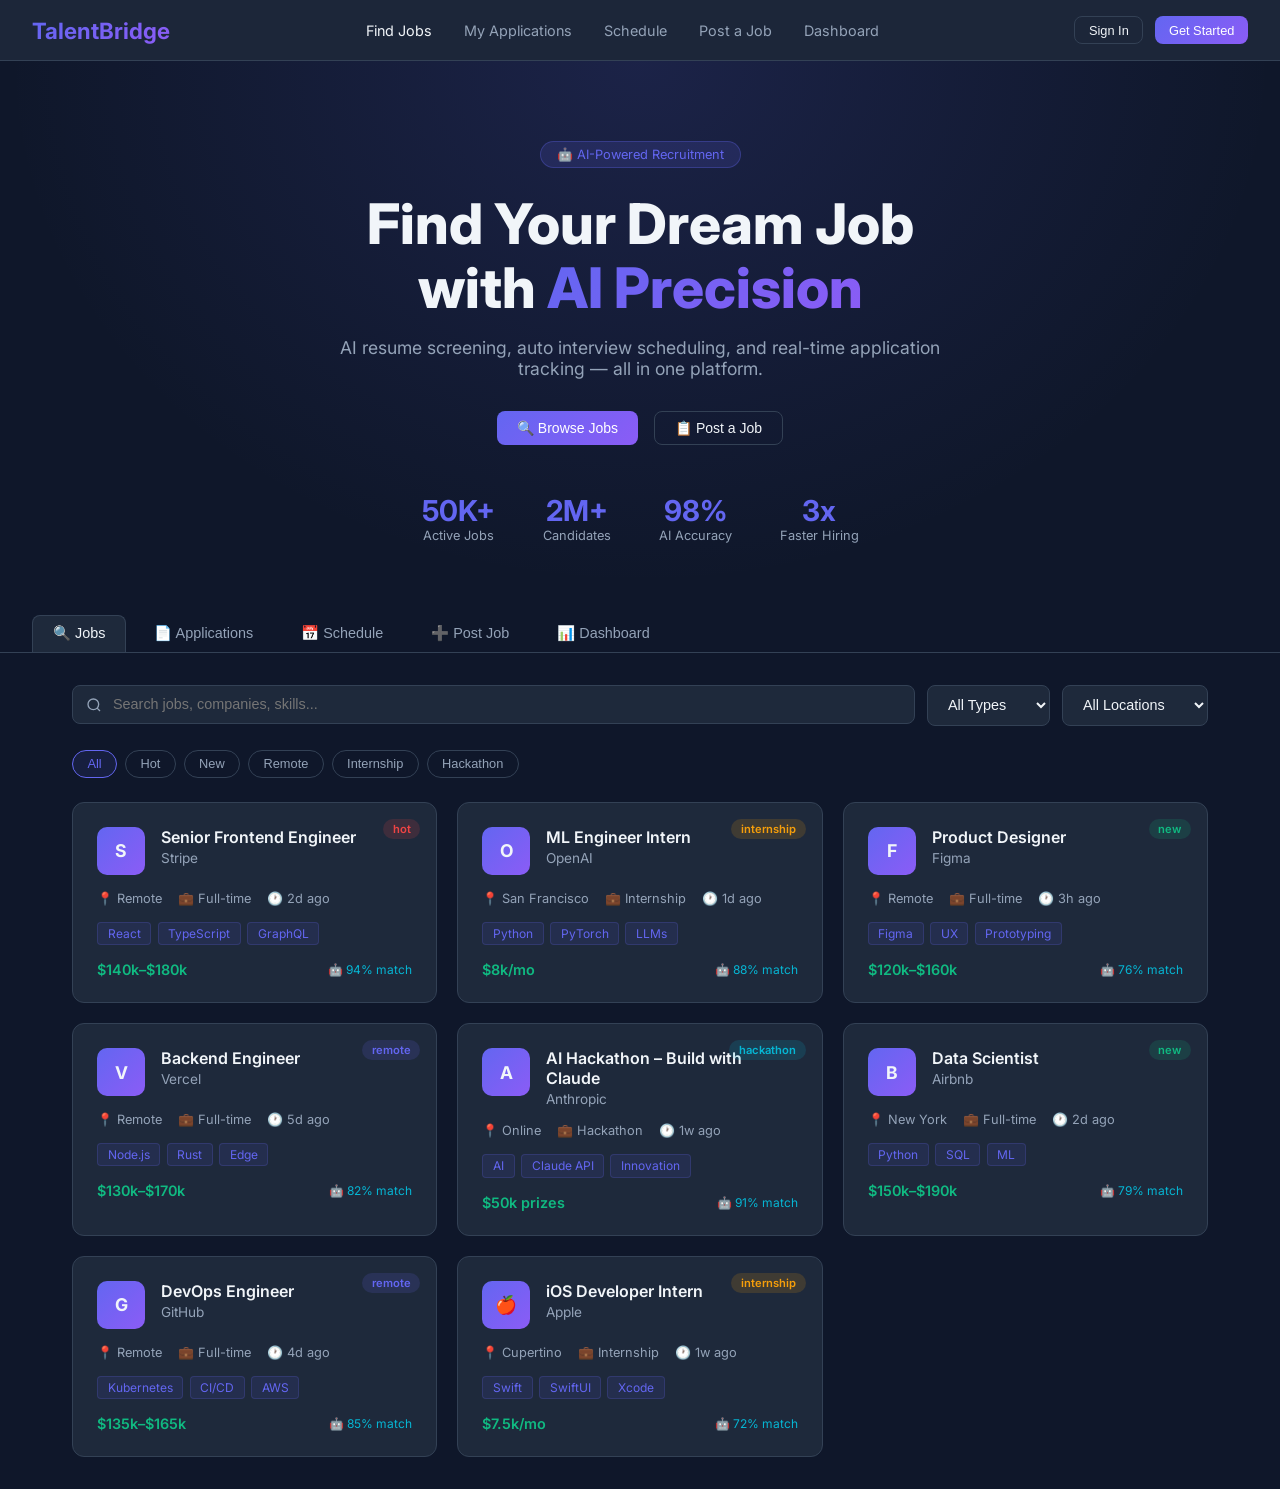
